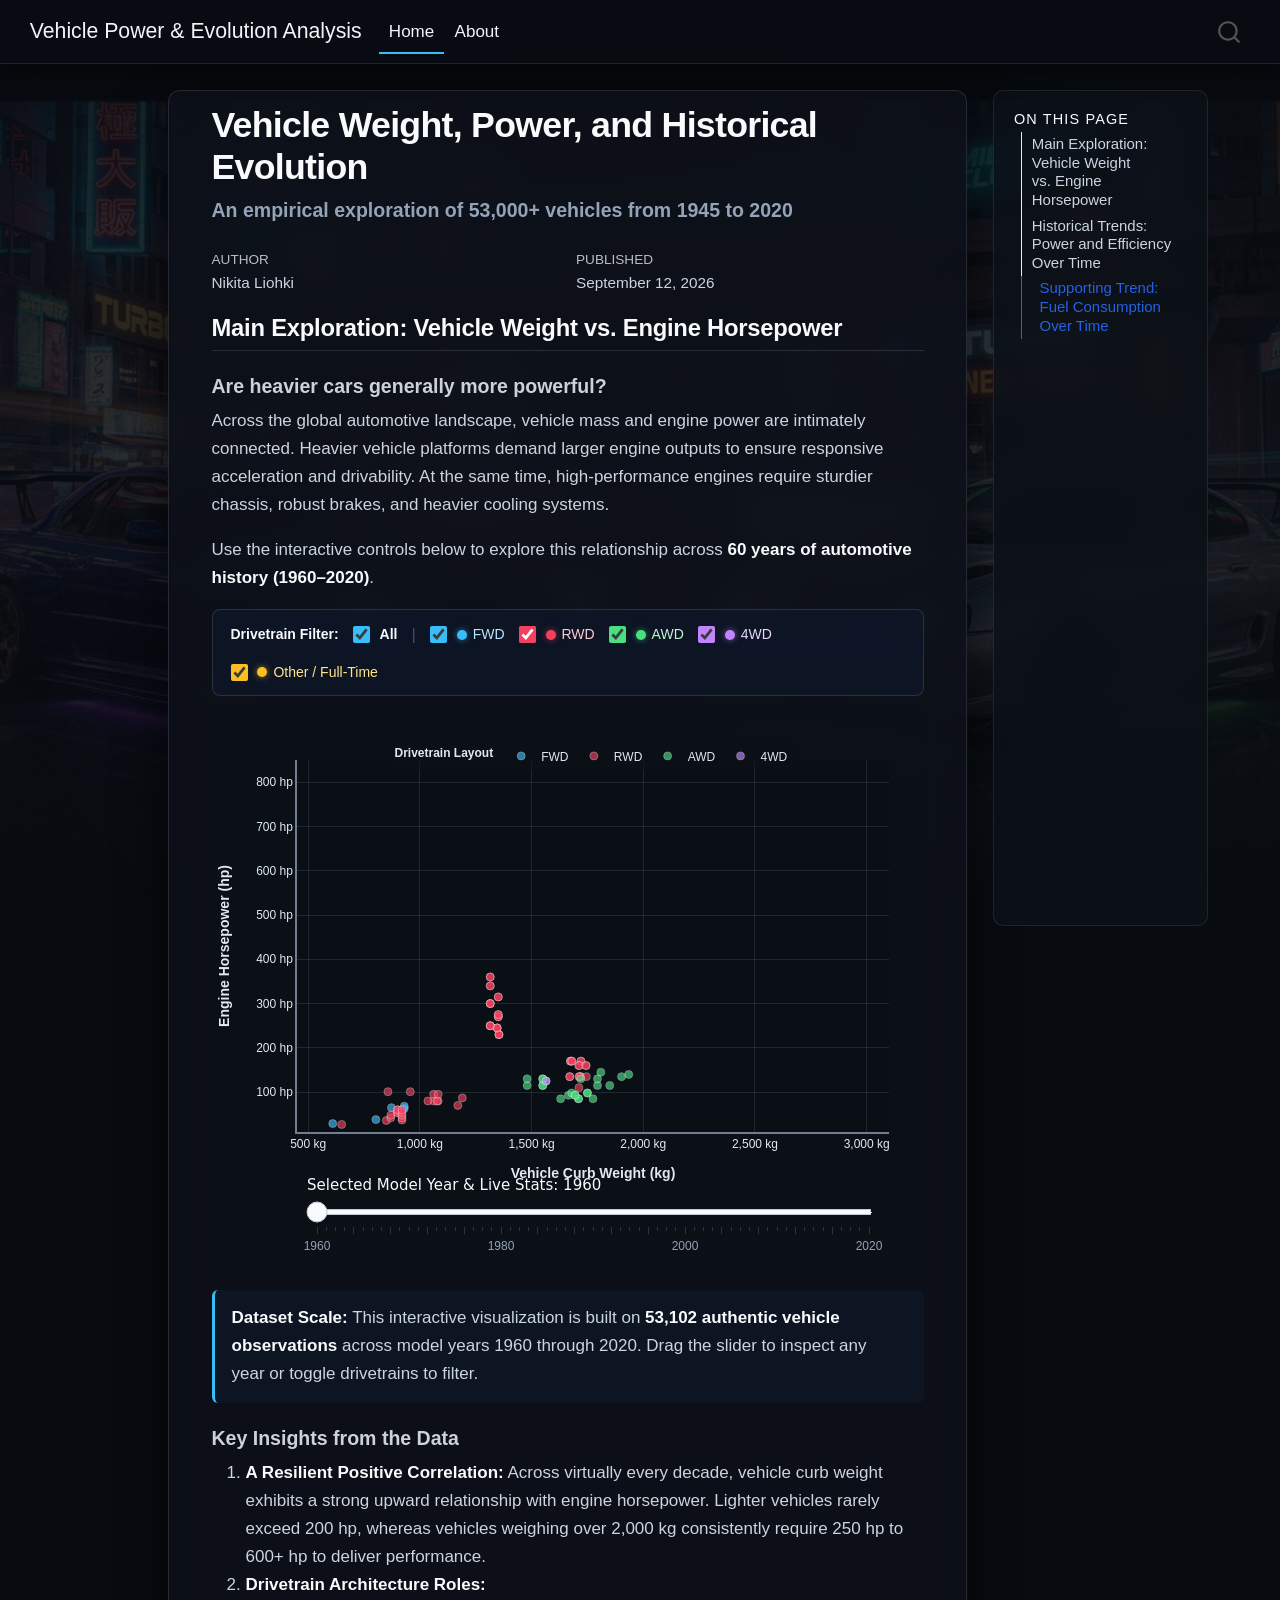
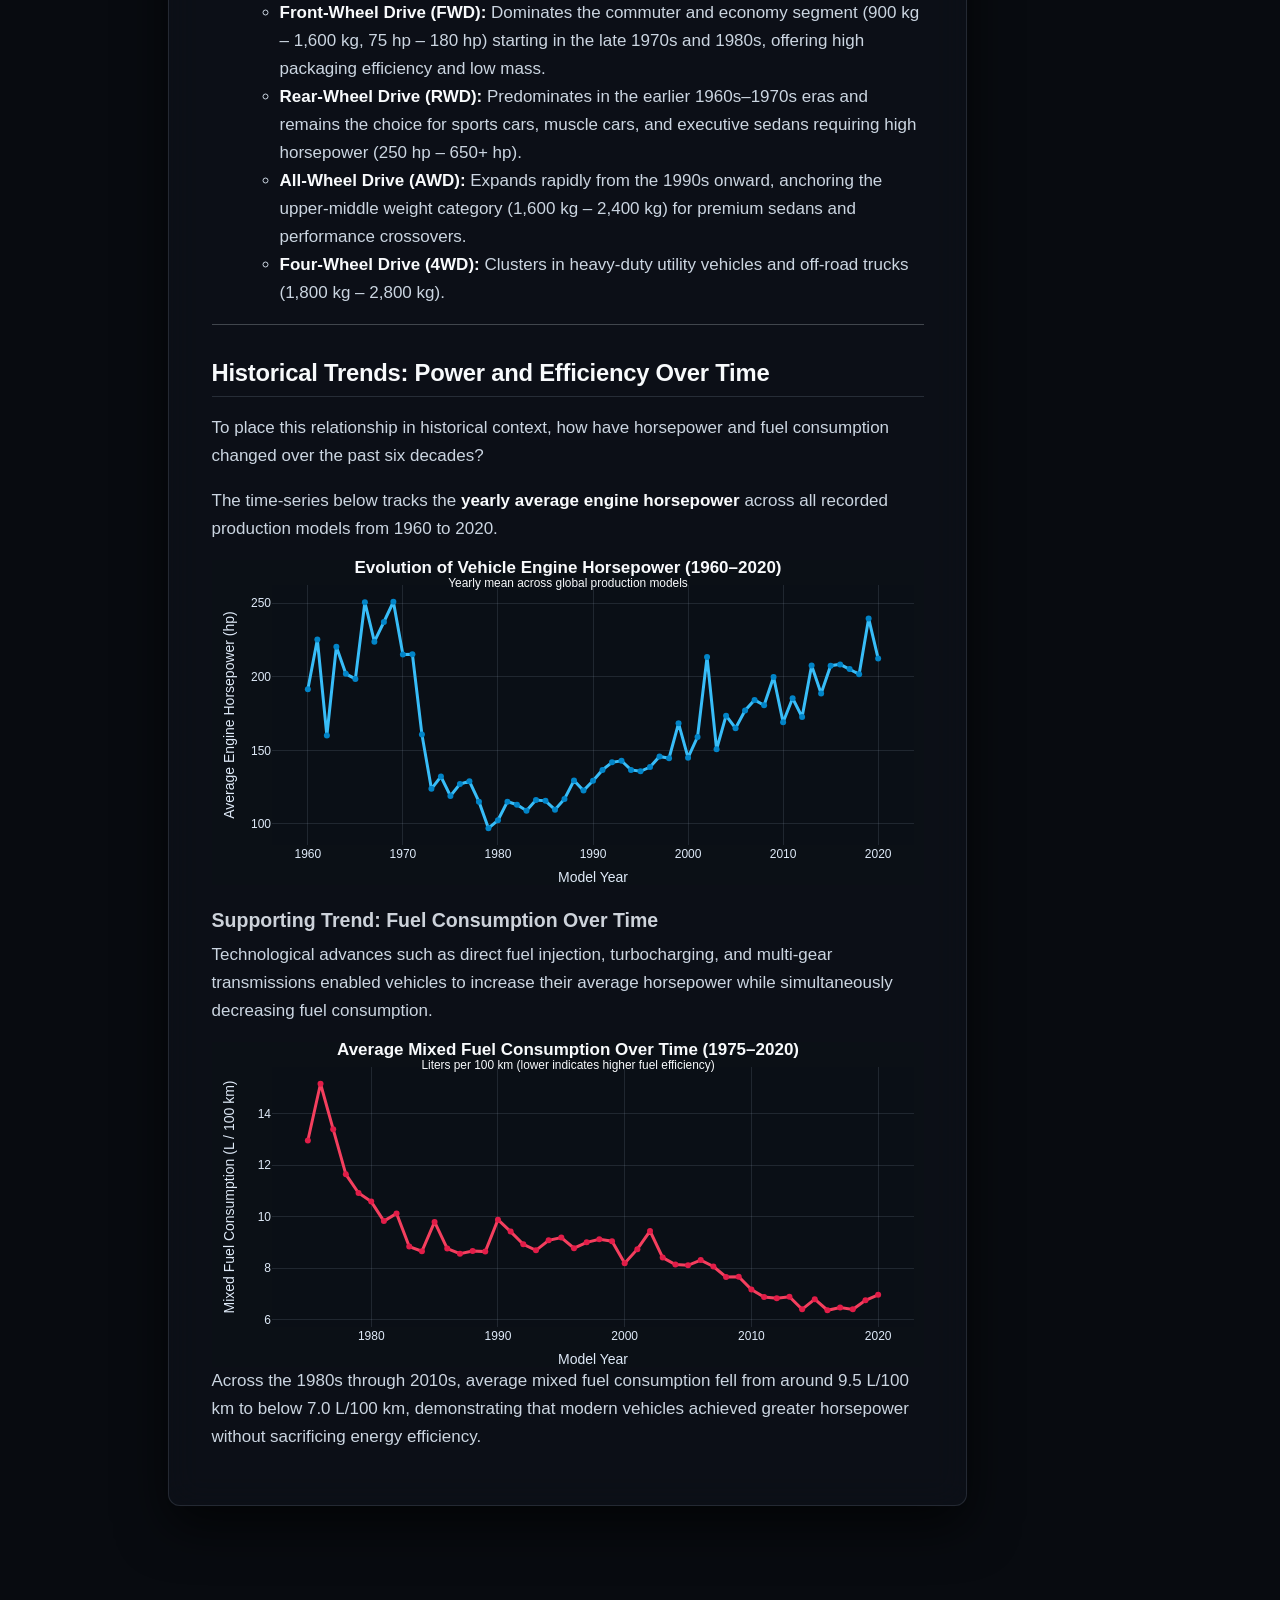
==== index.html @ 64497498 "Built site for gh-pages" ====
<!DOCTYPE html>
<html xmlns="http://www.w3.org/1999/xhtml" lang="en" xml:lang="en"><head>

<meta charset="utf-8">
<meta name="generator" content="quarto-1.10.18">

<meta name="viewport" content="width=device-width, initial-scale=1.0, user-scalable=yes">

<meta name="author" content="Nikita Liohki">
<meta name="dcterms.date" content="2026-09-12">

<title>Vehicle Weight, Power, and Historical Evolution – Vehicle Power &amp; Evolution Analysis</title>
<style>
/* Default styles provided by pandoc.
** See https://pandoc.org/MANUAL.html#variables-for-html for config info.
*/
span.smallcaps{font-variant: small-caps;}
div.columns{display: flex; gap: 1.5em;}
div.column{flex: auto;}
@media screen {
div.columns{gap: min(4vw, 1.5em);}
div.column{overflow-x: auto;}
}
div.hanging-indent{margin-left: 1.5em; text-indent: -1.5em;}
ul.task-list{list-style: none;}
ul.task-list li input[type="checkbox"] {
  width: 0.8em;
  margin: 0 0.8em 0.2em -1em; /* quarto-specific, see https://github.com/quarto-dev/quarto-cli/issues/4556 */ 
  vertical-align: middle;
}
</style>


<script src="site_libs/quarto-nav/quarto-nav.js"></script>
<script src="site_libs/quarto-nav/headroom.min.js"></script>
<script src="site_libs/clipboard/clipboard.min.js"></script>
<script src="site_libs/quarto-search/autocomplete.umd.js"></script>
<script src="site_libs/quarto-search/fuse.min.js"></script>
<script src="site_libs/quarto-search/quarto-search.js"></script>
<meta name="quarto:offset" content="./">
<script src="site_libs/quarto-html/quarto.js" type="module"></script>
<script src="site_libs/quarto-html/tabsets/tabsets.js" type="module"></script>
<script src="site_libs/quarto-html/popper.min.js"></script>
<script src="site_libs/quarto-html/tippy.umd.min.js"></script>
<script src="site_libs/quarto-html/anchor.min.js"></script>
<link href="site_libs/quarto-html/tippy.css" rel="stylesheet">
<link href="site_libs/quarto-html/quarto-syntax-highlighting-64a204ab8560d761af7679ceaba22944.css" rel="stylesheet" id="quarto-text-highlighting-styles">
<script src="site_libs/bootstrap/bootstrap.min.js"></script>
<link href="site_libs/bootstrap/bootstrap-icons.css" rel="stylesheet">
<link href="site_libs/bootstrap/bootstrap-5453c8eb392fbb9e83e403fa6f01b86a.min.css" rel="stylesheet" append-hash="true" id="quarto-bootstrap" data-mode="light">
<script id="quarto-search-options" type="application/json">{
  "location": "navbar",
  "copy-button": false,
  "collapse-after": 3,
  "panel-placement": "end",
  "type": "overlay",
  "limit": 50,
  "keyboard-shortcut": [
    "f",
    "/",
    "s"
  ],
  "show-item-context": false,
  "language": {
    "search-no-results-text": "No results",
    "search-matching-documents-text": "matching documents",
    "search-copy-link-title": "Copy link to search",
    "search-hide-matches-text": "Hide additional matches",
    "search-more-match-text": "more match in this document",
    "search-more-matches-text": "more matches in this document",
    "search-clear-button-title": "Clear",
    "search-text-placeholder": "",
    "search-detached-cancel-button-title": "Cancel",
    "search-submit-button-title": "Submit",
    "search-label": "Search"
  }
}</script>
<script src="site_libs/htmlwidgets-1.6.4/htmlwidgets.js"></script>
<script src="site_libs/plotly-binding-4.12.1/plotly.js"></script>
<script src="site_libs/typedarray-0.1/typedarray.min.js"></script>
<script src="site_libs/jquery-3.5.1/jquery.min.js"></script>
<link href="site_libs/crosstalk-1.2.2/css/crosstalk.min.css" rel="stylesheet">
<script src="site_libs/crosstalk-1.2.2/js/crosstalk.min.js"></script>
<link href="site_libs/plotly-htmlwidgets-css-2.25.2/plotly-htmlwidgets.css" rel="stylesheet">
<script src="site_libs/plotly-main-2.25.2/plotly-latest.min.js"></script>
<link href="site_libs/htmltools-fill-0.5.9/fill.css" rel="stylesheet">


<link rel="stylesheet" href="styles.css">
</head>

<body class="nav-fixed quarto-light">

<div id="quarto-search-results"></div>
  <header id="quarto-header" class="headroom fixed-top">
    <nav class="navbar navbar-expand-lg " data-bs-theme="dark">
      <div class="navbar-container container-fluid">
      <div class="navbar-brand-container mx-auto">
    <a class="navbar-brand" href="./index.html">
    <span class="navbar-title">Vehicle Power &amp; Evolution Analysis</span>
    </a>
  </div>
            <div id="quarto-search" class="" title="Search"></div>
          <button class="navbar-toggler" type="button" data-bs-toggle="collapse" data-bs-target="#navbarCollapse" aria-controls="navbarCollapse" role="menu" aria-expanded="false" aria-label="Toggle navigation" onclick="if (window.quartoToggleHeadroom) { window.quartoToggleHeadroom(); }">
  <span class="navbar-toggler-icon"></span>
</button>
          <div class="collapse navbar-collapse" id="navbarCollapse">
            <ul class="navbar-nav navbar-nav-scroll me-auto">
  <li class="nav-item">
    <a class="nav-link active" href="./index.html" aria-current="page"> 
<span class="menu-text">Home</span></a>
  </li>  
  <li class="nav-item">
    <a class="nav-link" href="./about.html"> 
<span class="menu-text">About</span></a>
  </li>  
</ul>
          </div> <!-- /navcollapse -->
            <div class="quarto-navbar-tools">
</div>
      </div> <!-- /container-fluid -->
    </nav>
</header>
<!-- content -->
<div id="quarto-content" class="quarto-container page-columns page-rows-contents page-layout-article page-navbar">
<!-- sidebar -->
<!-- margin-sidebar -->
    <div id="quarto-margin-sidebar" class="sidebar margin-sidebar">
        <nav id="TOC" role="doc-toc" class="toc-active">
    <h2 id="toc-title">On this page</h2>
   
  <ul>
  <li><a href="#main-exploration-vehicle-weight-vs.-engine-horsepower" id="toc-main-exploration-vehicle-weight-vs.-engine-horsepower" class="nav-link active" data-scroll-target="#main-exploration-vehicle-weight-vs.-engine-horsepower">Main Exploration: Vehicle Weight vs.&nbsp;Engine Horsepower</a>
  <ul class="collapse">
  <li><a href="#are-heavier-cars-generally-more-powerful" id="toc-are-heavier-cars-generally-more-powerful" class="nav-link" data-scroll-target="#are-heavier-cars-generally-more-powerful">Are heavier cars generally more powerful?</a></li>
  <li><a href="#key-insights-from-the-data" id="toc-key-insights-from-the-data" class="nav-link" data-scroll-target="#key-insights-from-the-data">Key Insights from the Data</a></li>
  </ul></li>
  <li><a href="#historical-trends-power-and-efficiency-over-time" id="toc-historical-trends-power-and-efficiency-over-time" class="nav-link" data-scroll-target="#historical-trends-power-and-efficiency-over-time">Historical Trends: Power and Efficiency Over Time</a>
  <ul class="collapse">
  <li><a href="#supporting-trend-fuel-consumption-over-time" id="toc-supporting-trend-fuel-consumption-over-time" class="nav-link" data-scroll-target="#supporting-trend-fuel-consumption-over-time">Supporting Trend: Fuel Consumption Over Time</a></li>
  </ul></li>
  </ul>
</nav>
    </div>
<!-- main -->
<main class="content" id="quarto-document-content">

<header id="title-block-header" class="quarto-title-block default">
<div class="quarto-title">
<h1 class="title">Vehicle Weight, Power, and Historical Evolution</h1>
<p class="subtitle lead">An empirical exploration of 53,000+ vehicles from 1945 to 2020</p>
</div>



<div class="quarto-title-meta">

    <div>
    <div class="quarto-title-meta-heading">Author</div>
    <div class="quarto-title-meta-contents">
             <p>Nikita Liohki </p>
          </div>
  </div>
    
    <div>
    <div class="quarto-title-meta-heading">Published</div>
    <div class="quarto-title-meta-contents">
      <p class="date">September 12, 2026</p>
    </div>
  </div>
  
    
  </div>
  


</header>


<section id="main-exploration-vehicle-weight-vs.-engine-horsepower" class="level2">
<h2 class="anchored" data-anchor-id="main-exploration-vehicle-weight-vs.-engine-horsepower">Main Exploration: Vehicle Weight vs.&nbsp;Engine Horsepower</h2>
<section id="are-heavier-cars-generally-more-powerful" class="level3">
<h3 class="anchored" data-anchor-id="are-heavier-cars-generally-more-powerful">Are heavier cars generally more powerful?</h3>
<p>Across the global automotive landscape, vehicle mass and engine power are intimately connected. Heavier vehicle platforms demand larger engine outputs to ensure responsive acceleration and drivability. At the same time, high-performance engines require sturdier chassis, robust brakes, and heavier cooling systems.</p>
<p>Use the interactive controls below to explore this relationship across <strong>60 years of automotive history (1960–2020)</strong>.</p>
<div id="drivetrain-controls" class="drivetrain-controls-bar">
  <span style="font-weight: 600; font-size: 14px; color: #f8fafc;">Drivetrain Filter:</span>
  <label style="cursor: pointer; display: inline-flex; align-items: center; gap: 6px; font-weight: 600; font-size: 14px; color: #f8fafc;">
    <input type="checkbox" id="dt-all" checked="" style="accent-color: #38bdf8; width: 17px; height: 17px; cursor: pointer;">
    All
  </label>
  <span style="color: rgba(148, 163, 184, 0.4); user-select: none;">|</span>
  <label style="cursor: pointer; display: inline-flex; align-items: center; gap: 6px; font-size: 14px; font-weight: 500; color: #bae6fd;">
    <input type="checkbox" class="dt-checkbox" value="FWD" checked="" style="accent-color: #38bdf8; width: 17px; height: 17px; cursor: pointer;">
    <span style="display:inline-block; width:10px; height:10px; background:#38bdf8; border-radius:50%; box-shadow: 0 0 6px rgba(56, 189, 248, 0.6);"></span>
    FWD
  </label>
  <label style="cursor: pointer; display: inline-flex; align-items: center; gap: 6px; font-size: 14px; font-weight: 500; color: #fecdd3;">
    <input type="checkbox" class="dt-checkbox" value="RWD" checked="" style="accent-color: #f43f5e; width: 17px; height: 17px; cursor: pointer;">
    <span style="display:inline-block; width:10px; height:10px; background:#f43f5e; border-radius:50%; box-shadow: 0 0 6px rgba(244, 63, 94, 0.6);"></span>
    RWD
  </label>
  <label style="cursor: pointer; display: inline-flex; align-items: center; gap: 6px; font-size: 14px; font-weight: 500; color: #bbf7d0;">
    <input type="checkbox" class="dt-checkbox" value="AWD" checked="" style="accent-color: #4ade80; width: 17px; height: 17px; cursor: pointer;">
    <span style="display:inline-block; width:10px; height:10px; background:#4ade80; border-radius:50%; box-shadow: 0 0 6px rgba(74, 222, 128, 0.6);"></span>
    AWD
  </label>
  <label style="cursor: pointer; display: inline-flex; align-items: center; gap: 6px; font-size: 14px; font-weight: 500; color: #e9d5ff;">
    <input type="checkbox" class="dt-checkbox" value="4WD" checked="" style="accent-color: #c084fc; width: 17px; height: 17px; cursor: pointer;">
    <span style="display:inline-block; width:10px; height:10px; background:#c084fc; border-radius:50%; box-shadow: 0 0 6px rgba(192, 132, 252, 0.6);"></span>
    4WD
  </label>
  <label style="cursor: pointer; display: inline-flex; align-items: center; gap: 6px; font-size: 14px; font-weight: 500; color: #fde68a;">
    <input type="checkbox" class="dt-checkbox" value="Other" checked="" style="accent-color: #fbbf24; width: 17px; height: 17px; cursor: pointer;">
    <span style="display:inline-block; width:10px; height:10px; background:#fbbf24; border-radius:50%; box-shadow: 0 0 6px rgba(251, 191, 36, 0.6);"></span>
    Other / Full-Time
  </label>
</div>
<div class="cell">
<div class="cell-output-display">
<div id="htmlwidget-e5ede505411a0ac6a7b7" style="width:100%;height:560px;" class="plotly html-widget"></div>
<script type="application/json" data-for="htmlwidget-e5ede505411a0ac6a7b7">{"x":{"visdat":{"aedd416f62ca":["function () ","plotlyVisDat"]},"cur_data":"aedd416f62ca","attrs":{"aedd416f62ca":{"x":{},"y":{},"mode":"markers","marker":{"size":8,"opacity":0.65000000000000002,"line":{"width":0.59999999999999998,"color":"rgba(255,255,255,0.85)"}},"text":{},"hoverinfo":"text","color":{},"frame":{},"colors":["#38bdf8","#f43f5e","#4ade80","#c084fc","#fbbf24"],"alpha_stroke":1,"sizes":[10,100],"spans":[1,20],"type":"scatter"}},"layout":{"height":560,"margin":{"b":115,"l":85,"t":50,"r":35},"xaxis":{"domain":[0,1],"automargin":true,"title":{"text":"<b>Vehicle Curb Weight (kg)<\/b>","standoff":18,"font":{"size":14,"color":"#e2e8f0"}},"range":[450,3100],"tickmode":"array","tickvals":[500,1000,1500,2000,2500,3000],"ticktext":["500 kg","1,000 kg","1,500 kg","2,000 kg","2,500 kg","3,000 kg"],"tickfont":{"size":12,"color":"#dfeaf8"},"showline":true,"linewidth":1.5,"linecolor":"rgba(148, 163, 184, 0.75)","showgrid":true,"gridcolor":"rgba(148, 163, 184, 0.16)"},"yaxis":{"domain":[0,1],"automargin":true,"title":{"text":"<b>Engine Horsepower (hp)<\/b>","standoff":18,"font":{"size":14,"color":"#e2e8f0"}},"range":[10,850],"tickmode":"array","tickvals":[0,100,200,300,400,500,600,700,800],"ticktext":["0 hp","100 hp","200 hp","300 hp","400 hp","500 hp","600 hp","700 hp","800 hp"],"tickfont":{"size":12,"color":"#dfeaf8"},"showline":true,"linewidth":1.5,"linecolor":"rgba(148, 163, 184, 0.75)","showgrid":true,"gridcolor":"rgba(148, 163, 184, 0.16)"},"hovermode":"closest","showlegend":true,"sliders":[{"currentvalue":{"prefix":"Selected Model Year & Live Stats: ","font":{"size":15,"color":"#f8fafc","family":"system-ui, -apple-system, sans-serif"},"offset":14},"steps":[{"method":"animate","args":[["1960  |     93 vehicles  |  Avg: 145 hp, 1,381 kg"],{"transition":{"duration":500,"easing":"linear"},"frame":{"duration":500,"redraw":false},"mode":"immediate"}],"label":"1960","value":"1960  |     93 vehicles  |  Avg: 145 hp, 1,381 kg"},{"method":"animate","args":[["1961  |     22 vehicles  |  Avg: 80 hp, 1,130 kg"],{"transition":{"duration":500,"easing":"linear"},"frame":{"duration":500,"redraw":false},"mode":"immediate"}],"label":"","value":"1961  |     22 vehicles  |  Avg: 80 hp, 1,130 kg"},{"method":"animate","args":[["1962  |    116 vehicles  |  Avg: 102 hp, 1,200 kg"],{"transition":{"duration":500,"easing":"linear"},"frame":{"duration":500,"redraw":false},"mode":"immediate"}],"label":"","value":"1962  |    116 vehicles  |  Avg: 102 hp, 1,200 kg"},{"method":"animate","args":[["1963  |     89 vehicles  |  Avg: 158 hp, 1,312 kg"],{"transition":{"duration":500,"easing":"linear"},"frame":{"duration":500,"redraw":false},"mode":"immediate"}],"label":"","value":"1963  |     89 vehicles  |  Avg: 158 hp, 1,312 kg"},{"method":"animate","args":[["1964  |    177 vehicles  |  Avg: 199 hp, 1,423 kg"],{"transition":{"duration":500,"easing":"linear"},"frame":{"duration":500,"redraw":false},"mode":"immediate"}],"label":"","value":"1964  |    177 vehicles  |  Avg: 199 hp, 1,423 kg"},{"method":"animate","args":[["1965  |    425 vehicles  |  Avg: 200 hp, 1,475 kg"],{"transition":{"duration":500,"easing":"linear"},"frame":{"duration":500,"redraw":false},"mode":"immediate"}],"label":"","value":"1965  |    425 vehicles  |  Avg: 200 hp, 1,475 kg"},{"method":"animate","args":[["1966  |    288 vehicles  |  Avg: 244 hp, 1,587 kg"],{"transition":{"duration":500,"easing":"linear"},"frame":{"duration":500,"redraw":false},"mode":"immediate"}],"label":"","value":"1966  |    288 vehicles  |  Avg: 244 hp, 1,587 kg"},{"method":"animate","args":[["1967  |    504 vehicles  |  Avg: 226 hp, 1,528 kg"],{"transition":{"duration":500,"easing":"linear"},"frame":{"duration":500,"redraw":false},"mode":"immediate"}],"label":"","value":"1967  |    504 vehicles  |  Avg: 226 hp, 1,528 kg"},{"method":"animate","args":[["1968  |    542 vehicles  |  Avg: 243 hp, 1,567 kg"],{"transition":{"duration":500,"easing":"linear"},"frame":{"duration":500,"redraw":false},"mode":"immediate"}],"label":"","value":"1968  |    542 vehicles  |  Avg: 243 hp, 1,567 kg"},{"method":"animate","args":[["1969  |    338 vehicles  |  Avg: 255 hp, 1,634 kg"],{"transition":{"duration":500,"easing":"linear"},"frame":{"duration":500,"redraw":false},"mode":"immediate"}],"label":"","value":"1969  |    338 vehicles  |  Avg: 255 hp, 1,634 kg"},{"method":"animate","args":[["1970  |    367 vehicles  |  Avg: 211 hp, 1,437 kg"],{"transition":{"duration":500,"easing":"linear"},"frame":{"duration":500,"redraw":false},"mode":"immediate"}],"label":"1970","value":"1970  |    367 vehicles  |  Avg: 211 hp, 1,437 kg"},{"method":"animate","args":[["1971  |    249 vehicles  |  Avg: 210 hp, 1,558 kg"],{"transition":{"duration":500,"easing":"linear"},"frame":{"duration":500,"redraw":false},"mode":"immediate"}],"label":"","value":"1971  |    249 vehicles  |  Avg: 210 hp, 1,558 kg"},{"method":"animate","args":[["1972  |    262 vehicles  |  Avg: 160 hp, 1,574 kg"],{"transition":{"duration":500,"easing":"linear"},"frame":{"duration":500,"redraw":false},"mode":"immediate"}],"label":"","value":"1972  |    262 vehicles  |  Avg: 160 hp, 1,574 kg"},{"method":"animate","args":[["1973  |    435 vehicles  |  Avg: 123 hp, 1,470 kg"],{"transition":{"duration":500,"easing":"linear"},"frame":{"duration":500,"redraw":false},"mode":"immediate"}],"label":"","value":"1973  |    435 vehicles  |  Avg: 123 hp, 1,470 kg"},{"method":"animate","args":[["1974  |    229 vehicles  |  Avg: 122 hp, 1,357 kg"],{"transition":{"duration":500,"easing":"linear"},"frame":{"duration":500,"redraw":false},"mode":"immediate"}],"label":"","value":"1974  |    229 vehicles  |  Avg: 122 hp, 1,357 kg"},{"method":"animate","args":[["1975  |    351 vehicles  |  Avg: 120 hp, 1,414 kg"],{"transition":{"duration":500,"easing":"linear"},"frame":{"duration":500,"redraw":false},"mode":"immediate"}],"label":"","value":"1975  |    351 vehicles  |  Avg: 120 hp, 1,414 kg"},{"method":"animate","args":[["1976  |    209 vehicles  |  Avg: 127 hp, 1,382 kg"],{"transition":{"duration":500,"easing":"linear"},"frame":{"duration":500,"redraw":false},"mode":"immediate"}],"label":"","value":"1976  |    209 vehicles  |  Avg: 127 hp, 1,382 kg"},{"method":"animate","args":[["1977  |    177 vehicles  |  Avg: 122 hp, 1,313 kg"],{"transition":{"duration":500,"easing":"linear"},"frame":{"duration":500,"redraw":false},"mode":"immediate"}],"label":"","value":"1977  |    177 vehicles  |  Avg: 122 hp, 1,313 kg"},{"method":"animate","args":[["1978  |    291 vehicles  |  Avg: 114 hp, 1,285 kg"],{"transition":{"duration":500,"easing":"linear"},"frame":{"duration":500,"redraw":false},"mode":"immediate"}],"label":"","value":"1978  |    291 vehicles  |  Avg: 114 hp, 1,285 kg"},{"method":"animate","args":[["1979  |    280 vehicles  |  Avg: 96 hp, 1,210 kg"],{"transition":{"duration":500,"easing":"linear"},"frame":{"duration":500,"redraw":false},"mode":"immediate"}],"label":"","value":"1979  |    280 vehicles  |  Avg: 96 hp, 1,210 kg"},{"method":"animate","args":[["1980  |    287 vehicles  |  Avg: 102 hp, 1,256 kg"],{"transition":{"duration":500,"easing":"linear"},"frame":{"duration":500,"redraw":false},"mode":"immediate"}],"label":"1980","value":"1980  |    287 vehicles  |  Avg: 102 hp, 1,256 kg"},{"method":"animate","args":[["1981  |    363 vehicles  |  Avg: 111 hp, 1,250 kg"],{"transition":{"duration":500,"easing":"linear"},"frame":{"duration":500,"redraw":false},"mode":"immediate"}],"label":"","value":"1981  |    363 vehicles  |  Avg: 111 hp, 1,250 kg"},{"method":"animate","args":[["1982  |    598 vehicles  |  Avg: 115 hp, 1,223 kg"],{"transition":{"duration":500,"easing":"linear"},"frame":{"duration":500,"redraw":false},"mode":"immediate"}],"label":"","value":"1982  |    598 vehicles  |  Avg: 115 hp, 1,223 kg"},{"method":"animate","args":[["1983  |    441 vehicles  |  Avg: 110 hp, 1,218 kg"],{"transition":{"duration":500,"easing":"linear"},"frame":{"duration":500,"redraw":false},"mode":"immediate"}],"label":"","value":"1983  |    441 vehicles  |  Avg: 110 hp, 1,218 kg"},{"method":"animate","args":[["1984  |    691 vehicles  |  Avg: 117 hp, 1,225 kg"],{"transition":{"duration":500,"easing":"linear"},"frame":{"duration":500,"redraw":false},"mode":"immediate"}],"label":"","value":"1984  |    691 vehicles  |  Avg: 117 hp, 1,225 kg"},{"method":"animate","args":[["1985  |    367 vehicles  |  Avg: 114 hp, 1,329 kg"],{"transition":{"duration":500,"easing":"linear"},"frame":{"duration":500,"redraw":false},"mode":"immediate"}],"label":"","value":"1985  |    367 vehicles  |  Avg: 114 hp, 1,329 kg"},{"method":"animate","args":[["1986  |    501 vehicles  |  Avg: 112 hp, 1,199 kg"],{"transition":{"duration":500,"easing":"linear"},"frame":{"duration":500,"redraw":false},"mode":"immediate"}],"label":"","value":"1986  |    501 vehicles  |  Avg: 112 hp, 1,199 kg"},{"method":"animate","args":[["1987  |    950 vehicles  |  Avg: 118 hp, 1,228 kg"],{"transition":{"duration":500,"easing":"linear"},"frame":{"duration":500,"redraw":false},"mode":"immediate"}],"label":"","value":"1987  |    950 vehicles  |  Avg: 118 hp, 1,228 kg"},{"method":"animate","args":[["1988  |    701 vehicles  |  Avg: 131 hp, 1,248 kg"],{"transition":{"duration":500,"easing":"linear"},"frame":{"duration":500,"redraw":false},"mode":"immediate"}],"label":"","value":"1988  |    701 vehicles  |  Avg: 131 hp, 1,248 kg"},{"method":"animate","args":[["1989  |    717 vehicles  |  Avg: 121 hp, 1,196 kg"],{"transition":{"duration":500,"easing":"linear"},"frame":{"duration":500,"redraw":false},"mode":"immediate"}],"label":"","value":"1989  |    717 vehicles  |  Avg: 121 hp, 1,196 kg"},{"method":"animate","args":[["1990  |  1,081 vehicles  |  Avg: 130 hp, 1,368 kg"],{"transition":{"duration":500,"easing":"linear"},"frame":{"duration":500,"redraw":false},"mode":"immediate"}],"label":"1990","value":"1990  |  1,081 vehicles  |  Avg: 130 hp, 1,368 kg"},{"method":"animate","args":[["1991  |  1,087 vehicles  |  Avg: 138 hp, 1,347 kg"],{"transition":{"duration":500,"easing":"linear"},"frame":{"duration":500,"redraw":false},"mode":"immediate"}],"label":"","value":"1991  |  1,087 vehicles  |  Avg: 138 hp, 1,347 kg"},{"method":"animate","args":[["1992  |    797 vehicles  |  Avg: 142 hp, 1,338 kg"],{"transition":{"duration":500,"easing":"linear"},"frame":{"duration":500,"redraw":false},"mode":"immediate"}],"label":"","value":"1992  |    797 vehicles  |  Avg: 142 hp, 1,338 kg"},{"method":"animate","args":[["1993  |    757 vehicles  |  Avg: 144 hp, 1,305 kg"],{"transition":{"duration":500,"easing":"linear"},"frame":{"duration":500,"redraw":false},"mode":"immediate"}],"label":"","value":"1993  |    757 vehicles  |  Avg: 144 hp, 1,305 kg"},{"method":"animate","args":[["1994  |  1,159 vehicles  |  Avg: 137 hp, 1,301 kg"],{"transition":{"duration":500,"easing":"linear"},"frame":{"duration":500,"redraw":false},"mode":"immediate"}],"label":"","value":"1994  |  1,159 vehicles  |  Avg: 137 hp, 1,301 kg"},{"method":"animate","args":[["1995  |  1,190 vehicles  |  Avg: 136 hp, 1,339 kg"],{"transition":{"duration":500,"easing":"linear"},"frame":{"duration":500,"redraw":false},"mode":"immediate"}],"label":"","value":"1995  |  1,190 vehicles  |  Avg: 136 hp, 1,339 kg"},{"method":"animate","args":[["1996  |  1,313 vehicles  |  Avg: 141 hp, 1,372 kg"],{"transition":{"duration":500,"easing":"linear"},"frame":{"duration":500,"redraw":false},"mode":"immediate"}],"label":"","value":"1996  |  1,313 vehicles  |  Avg: 141 hp, 1,372 kg"},{"method":"animate","args":[["1997  |  1,572 vehicles  |  Avg: 147 hp, 1,407 kg"],{"transition":{"duration":500,"easing":"linear"},"frame":{"duration":500,"redraw":false},"mode":"immediate"}],"label":"","value":"1997  |  1,572 vehicles  |  Avg: 147 hp, 1,407 kg"},{"method":"animate","args":[["1998  |  1,608 vehicles  |  Avg: 146 hp, 1,366 kg"],{"transition":{"duration":500,"easing":"linear"},"frame":{"duration":500,"redraw":false},"mode":"immediate"}],"label":"","value":"1998  |  1,608 vehicles  |  Avg: 146 hp, 1,366 kg"},{"method":"animate","args":[["1999  |  1,686 vehicles  |  Avg: 170 hp, 1,589 kg"],{"transition":{"duration":500,"easing":"linear"},"frame":{"duration":500,"redraw":false},"mode":"immediate"}],"label":"","value":"1999  |  1,686 vehicles  |  Avg: 170 hp, 1,589 kg"},{"method":"animate","args":[["2000  |  1,638 vehicles  |  Avg: 145 hp, 1,351 kg"],{"transition":{"duration":500,"easing":"linear"},"frame":{"duration":500,"redraw":false},"mode":"immediate"}],"label":"2000","value":"2000  |  1,638 vehicles  |  Avg: 145 hp, 1,351 kg"},{"method":"animate","args":[["2001  |  1,292 vehicles  |  Avg: 156 hp, 1,435 kg"],{"transition":{"duration":500,"easing":"linear"},"frame":{"duration":500,"redraw":false},"mode":"immediate"}],"label":"","value":"2001  |  1,292 vehicles  |  Avg: 156 hp, 1,435 kg"},{"method":"animate","args":[["2002  |  2,541 vehicles  |  Avg: 216 hp, 1,922 kg"],{"transition":{"duration":500,"easing":"linear"},"frame":{"duration":500,"redraw":false},"mode":"immediate"}],"label":"","value":"2002  |  2,541 vehicles  |  Avg: 216 hp, 1,922 kg"},{"method":"animate","args":[["2003  |  1,701 vehicles  |  Avg: 150 hp, 1,463 kg"],{"transition":{"duration":500,"easing":"linear"},"frame":{"duration":500,"redraw":false},"mode":"immediate"}],"label":"","value":"2003  |  1,701 vehicles  |  Avg: 150 hp, 1,463 kg"},{"method":"animate","args":[["2004  |  1,865 vehicles  |  Avg: 174 hp, 1,483 kg"],{"transition":{"duration":500,"easing":"linear"},"frame":{"duration":500,"redraw":false},"mode":"immediate"}],"label":"","value":"2004  |  1,865 vehicles  |  Avg: 174 hp, 1,483 kg"},{"method":"animate","args":[["2005  |  1,824 vehicles  |  Avg: 163 hp, 1,447 kg"],{"transition":{"duration":500,"easing":"linear"},"frame":{"duration":500,"redraw":false},"mode":"immediate"}],"label":"","value":"2005  |  1,824 vehicles  |  Avg: 163 hp, 1,447 kg"},{"method":"animate","args":[["2006  |  1,594 vehicles  |  Avg: 176 hp, 1,544 kg"],{"transition":{"duration":500,"easing":"linear"},"frame":{"duration":500,"redraw":false},"mode":"immediate"}],"label":"","value":"2006  |  1,594 vehicles  |  Avg: 176 hp, 1,544 kg"},{"method":"animate","args":[["2007  |  1,742 vehicles  |  Avg: 184 hp, 1,537 kg"],{"transition":{"duration":500,"easing":"linear"},"frame":{"duration":500,"redraw":false},"mode":"immediate"}],"label":"","value":"2007  |  1,742 vehicles  |  Avg: 184 hp, 1,537 kg"},{"method":"animate","args":[["2008  |  2,187 vehicles  |  Avg: 179 hp, 1,492 kg"],{"transition":{"duration":500,"easing":"linear"},"frame":{"duration":500,"redraw":false},"mode":"immediate"}],"label":"","value":"2008  |  2,187 vehicles  |  Avg: 179 hp, 1,492 kg"},{"method":"animate","args":[["2009  |  1,568 vehicles  |  Avg: 201 hp, 1,619 kg"],{"transition":{"duration":500,"easing":"linear"},"frame":{"duration":500,"redraw":false},"mode":"immediate"}],"label":"","value":"2009  |  1,568 vehicles  |  Avg: 201 hp, 1,619 kg"},{"method":"animate","args":[["2010  |  1,599 vehicles  |  Avg: 170 hp, 1,521 kg"],{"transition":{"duration":500,"easing":"linear"},"frame":{"duration":500,"redraw":false},"mode":"immediate"}],"label":"2010","value":"2010  |  1,599 vehicles  |  Avg: 170 hp, 1,521 kg"},{"method":"animate","args":[["2011  |  1,566 vehicles  |  Avg: 187 hp, 1,528 kg"],{"transition":{"duration":500,"easing":"linear"},"frame":{"duration":500,"redraw":false},"mode":"immediate"}],"label":"","value":"2011  |  1,566 vehicles  |  Avg: 187 hp, 1,528 kg"},{"method":"animate","args":[["2012  |  1,526 vehicles  |  Avg: 173 hp, 1,454 kg"],{"transition":{"duration":500,"easing":"linear"},"frame":{"duration":500,"redraw":false},"mode":"immediate"}],"label":"","value":"2012  |  1,526 vehicles  |  Avg: 173 hp, 1,454 kg"},{"method":"animate","args":[["2013  |  1,662 vehicles  |  Avg: 209 hp, 1,595 kg"],{"transition":{"duration":500,"easing":"linear"},"frame":{"duration":500,"redraw":false},"mode":"immediate"}],"label":"","value":"2013  |  1,662 vehicles  |  Avg: 209 hp, 1,595 kg"},{"method":"animate","args":[["2014  |  1,001 vehicles  |  Avg: 190 hp, 1,529 kg"],{"transition":{"duration":500,"easing":"linear"},"frame":{"duration":500,"redraw":false},"mode":"immediate"}],"label":"","value":"2014  |  1,001 vehicles  |  Avg: 190 hp, 1,529 kg"},{"method":"animate","args":[["2015  |  1,319 vehicles  |  Avg: 210 hp, 1,594 kg"],{"transition":{"duration":500,"easing":"linear"},"frame":{"duration":500,"redraw":false},"mode":"immediate"}],"label":"","value":"2015  |  1,319 vehicles  |  Avg: 210 hp, 1,594 kg"},{"method":"animate","args":[["2016  |    997 vehicles  |  Avg: 208 hp, 1,575 kg"],{"transition":{"duration":500,"easing":"linear"},"frame":{"duration":500,"redraw":false},"mode":"immediate"}],"label":"","value":"2016  |    997 vehicles  |  Avg: 208 hp, 1,575 kg"},{"method":"animate","args":[["2017  |  1,099 vehicles  |  Avg: 206 hp, 1,551 kg"],{"transition":{"duration":500,"easing":"linear"},"frame":{"duration":500,"redraw":false},"mode":"immediate"}],"label":"","value":"2017  |  1,099 vehicles  |  Avg: 206 hp, 1,551 kg"},{"method":"animate","args":[["2018  |    606 vehicles  |  Avg: 202 hp, 1,576 kg"],{"transition":{"duration":500,"easing":"linear"},"frame":{"duration":500,"redraw":false},"mode":"immediate"}],"label":"","value":"2018  |    606 vehicles  |  Avg: 202 hp, 1,576 kg"},{"method":"animate","args":[["2019  |    301 vehicles  |  Avg: 238 hp, 1,647 kg"],{"transition":{"duration":500,"easing":"linear"},"frame":{"duration":500,"redraw":false},"mode":"immediate"}],"label":"","value":"2019  |    301 vehicles  |  Avg: 238 hp, 1,647 kg"},{"method":"animate","args":[["2020  |    164 vehicles  |  Avg: 209 hp, 1,634 kg"],{"transition":{"duration":500,"easing":"linear"},"frame":{"duration":500,"redraw":false},"mode":"immediate"}],"label":"2020","value":"2020  |    164 vehicles  |  Avg: 209 hp, 1,634 kg"}],"visible":true,"pad":{"t":38,"b":10,"l":10,"r":10},"font":{"color":"#94a3b8"},"len":1,"x":0}],"updatemenus":[{"type":"buttons","direction":"right","showactive":false,"y":0,"x":0,"yanchor":"top","xanchor":"right","pad":{"t":60,"r":5},"buttons":[{"label":"Play","method":"animate","args":[null,{"fromcurrent":true,"mode":"immediate","transition":{"duration":500,"easing":"linear"},"frame":{"duration":500,"redraw":false}}]}],"visible":false}],"paper_bgcolor":"rgba(13, 17, 24, 0.6)","plot_bgcolor":"rgba(10, 15, 22, 0.7)","legend":{"title":{"text":"<b>Drivetrain Layout<\/b>","font":{"size":12,"color":"#e2e8f0"}},"orientation":"h","x":0.5,"xanchor":"center","y":1.05,"font":{"size":12,"color":"#e2e8f0"}},"font":{"color":"#e2e8f0"},"template":"plotly_dark"},"source":"A","config":{"modeBarButtonsToAdd":["hoverclosest","hovercompare"],"showSendToCloud":false,"responsive":true,"displaylogo":false},"data":[{"x":[610,803,930,873,930],"y":[29,38,63,65,68],"mode":"markers","marker":{"color":"rgba(56,189,248,1)","size":8,"opacity":0.65000000000000002,"line":{"color":"rgba(255,255,255,0.85)","width":0.59999999999999998}},"text":["<b>Citroen 2 CV (1960)<\/b><br>Drivetrain: FWD<br>Curb Weight:   610 kg<br>Engine Power: 29 hp","<b>Saab 96 (1960)<\/b><br>Drivetrain: FWD<br>Curb Weight:   803 kg<br>Engine Power: 38 hp","<b>Saab 96 (1960)<\/b><br>Drivetrain: FWD<br>Curb Weight:   930 kg<br>Engine Power: 63 hp","<b>Saab 96 (1960)<\/b><br>Drivetrain: FWD<br>Curb Weight:   873 kg<br>Engine Power: 65 hp","<b>Saab 96 (1960)<\/b><br>Drivetrain: FWD<br>Curb Weight:   930 kg<br>Engine Power: 68 hp"],"hoverinfo":["text","text","text","text","text"],"frame":"1960  |     93 vehicles  |  Avg: 145 hp, 1,381 kg","type":"scatter","name":"FWD","textfont":{"color":"rgba(56,189,248,1)"},"error_y":{"color":"rgba(56,189,248,1)"},"error_x":{"color":"rgba(56,189,248,1)"},"line":{"color":"rgba(56,189,248,1)"},"xaxis":"x","yaxis":"y","visible":true},{"x":[957,857,1062,1036,1062,1082,1077,1082,1354,1346,1351,1351,1351,1354,1346,1351,1351,1351,1354,1346,1315,1315,1315,1315,1315,1315,1315,1315,1315,1315,1719,1719,1671,1671,1721,1721,1674,1674,1680,1680,1712,1715,1745,1712,1711,1714,1744,1744,850,870,870,900,900,900,900,920,920,920,920,920,1170,1190,650],"y":[101,101,80,80,95,80,80,95,230,245,270,275,315,230,245,270,275,315,230,245,250,300,340,360,250,300,340,360,250,300,135,135,135,135,170,170,170,170,170,170,135,135,135,110,160,160,160,160,36,42,48,54,60,54,60,37,42,48,54,60,70,87,27],"mode":"markers","marker":{"color":"rgba(244,63,94,1)","size":8,"opacity":0.65000000000000002,"line":{"color":"rgba(255,255,255,0.85)","width":0.59999999999999998}},"text":["<b>Alfa Romeo Giulietta (1960)<\/b><br>Drivetrain: RWD<br>Curb Weight:   957 kg<br>Engine Power: 101 hp","<b>Alfa Romeo Giulietta (1960)<\/b><br>Drivetrain: RWD<br>Curb Weight:   857 kg<br>Engine Power: 101 hp","<b>Chevrolet Corvair (1960)<\/b><br>Drivetrain: RWD<br>Curb Weight: 1,062 kg<br>Engine Power: 80 hp","<b>Chevrolet Corvair (1960)<\/b><br>Drivetrain: RWD<br>Curb Weight: 1,036 kg<br>Engine Power: 80 hp","<b>Chevrolet Corvair (1960)<\/b><br>Drivetrain: RWD<br>Curb Weight: 1,062 kg<br>Engine Power: 95 hp","<b>Chevrolet Corvair (1960)<\/b><br>Drivetrain: RWD<br>Curb Weight: 1,082 kg<br>Engine Power: 80 hp","<b>Chevrolet Corvair (1960)<\/b><br>Drivetrain: RWD<br>Curb Weight: 1,077 kg<br>Engine Power: 80 hp","<b>Chevrolet Corvair (1960)<\/b><br>Drivetrain: RWD<br>Curb Weight: 1,082 kg<br>Engine Power: 95 hp","<b>Chevrolet Corvette (1960)<\/b><br>Drivetrain: RWD<br>Curb Weight: 1,354 kg<br>Engine Power: 230 hp","<b>Chevrolet Corvette (1960)<\/b><br>Drivetrain: RWD<br>Curb Weight: 1,346 kg<br>Engine Power: 245 hp","<b>Chevrolet Corvette (1960)<\/b><br>Drivetrain: RWD<br>Curb Weight: 1,351 kg<br>Engine Power: 270 hp","<b>Chevrolet Corvette (1960)<\/b><br>Drivetrain: RWD<br>Curb Weight: 1,351 kg<br>Engine Power: 275 hp","<b>Chevrolet Corvette (1960)<\/b><br>Drivetrain: RWD<br>Curb Weight: 1,351 kg<br>Engine Power: 315 hp","<b>Chevrolet Corvette (1960)<\/b><br>Drivetrain: RWD<br>Curb Weight: 1,354 kg<br>Engine Power: 230 hp","<b>Chevrolet Corvette (1960)<\/b><br>Drivetrain: RWD<br>Curb Weight: 1,346 kg<br>Engine Power: 245 hp","<b>Chevrolet Corvette (1960)<\/b><br>Drivetrain: RWD<br>Curb Weight: 1,351 kg<br>Engine Power: 270 hp","<b>Chevrolet Corvette (1960)<\/b><br>Drivetrain: RWD<br>Curb Weight: 1,351 kg<br>Engine Power: 275 hp","<b>Chevrolet Corvette (1960)<\/b><br>Drivetrain: RWD<br>Curb Weight: 1,351 kg<br>Engine Power: 315 hp","<b>Chevrolet Corvette (1960)<\/b><br>Drivetrain: RWD<br>Curb Weight: 1,354 kg<br>Engine Power: 230 hp","<b>Chevrolet Corvette (1960)<\/b><br>Drivetrain: RWD<br>Curb Weight: 1,346 kg<br>Engine Power: 245 hp","<b>Chevrolet Corvette (1960)<\/b><br>Drivetrain: RWD<br>Curb Weight: 1,315 kg<br>Engine Power: 250 hp","<b>Chevrolet Corvette (1960)<\/b><br>Drivetrain: RWD<br>Curb Weight: 1,315 kg<br>Engine Power: 300 hp","<b>Chevrolet Corvette (1960)<\/b><br>Drivetrain: RWD<br>Curb Weight: 1,315 kg<br>Engine Power: 340 hp","<b>Chevrolet Corvette (1960)<\/b><br>Drivetrain: RWD<br>Curb Weight: 1,315 kg<br>Engine Power: 360 hp","<b>Chevrolet Corvette (1960)<\/b><br>Drivetrain: RWD<br>Curb Weight: 1,315 kg<br>Engine Power: 250 hp","<b>Chevrolet Corvette (1960)<\/b><br>Drivetrain: RWD<br>Curb Weight: 1,315 kg<br>Engine Power: 300 hp","<b>Chevrolet Corvette (1960)<\/b><br>Drivetrain: RWD<br>Curb Weight: 1,315 kg<br>Engine Power: 340 hp","<b>Chevrolet Corvette (1960)<\/b><br>Drivetrain: RWD<br>Curb Weight: 1,315 kg<br>Engine Power: 360 hp","<b>Chevrolet Corvette (1960)<\/b><br>Drivetrain: RWD<br>Curb Weight: 1,315 kg<br>Engine Power: 250 hp","<b>Chevrolet Corvette (1960)<\/b><br>Drivetrain: RWD<br>Curb Weight: 1,315 kg<br>Engine Power: 300 hp","<b>Chevrolet El Camino (1960)<\/b><br>Drivetrain: RWD<br>Curb Weight: 1,719 kg<br>Engine Power: 135 hp","<b>Chevrolet El Camino (1960)<\/b><br>Drivetrain: RWD<br>Curb Weight: 1,719 kg<br>Engine Power: 135 hp","<b>Chevrolet El Camino (1960)<\/b><br>Drivetrain: RWD<br>Curb Weight: 1,671 kg<br>Engine Power: 135 hp","<b>Chevrolet El Camino (1960)<\/b><br>Drivetrain: RWD<br>Curb Weight: 1,671 kg<br>Engine Power: 135 hp","<b>Chevrolet El Camino (1960)<\/b><br>Drivetrain: RWD<br>Curb Weight: 1,721 kg<br>Engine Power: 170 hp","<b>Chevrolet El Camino (1960)<\/b><br>Drivetrain: RWD<br>Curb Weight: 1,721 kg<br>Engine Power: 170 hp","<b>Chevrolet El Camino (1960)<\/b><br>Drivetrain: RWD<br>Curb Weight: 1,674 kg<br>Engine Power: 170 hp","<b>Chevrolet El Camino (1960)<\/b><br>Drivetrain: RWD<br>Curb Weight: 1,674 kg<br>Engine Power: 170 hp","<b>Chevrolet El Camino (1960)<\/b><br>Drivetrain: RWD<br>Curb Weight: 1,680 kg<br>Engine Power: 170 hp","<b>Chevrolet El Camino (1960)<\/b><br>Drivetrain: RWD<br>Curb Weight: 1,680 kg<br>Engine Power: 170 hp","<b>Chevrolet Suburban (1960)<\/b><br>Drivetrain: RWD<br>Curb Weight: 1,712 kg<br>Engine Power: 135 hp","<b>Chevrolet Suburban (1960)<\/b><br>Drivetrain: RWD<br>Curb Weight: 1,715 kg<br>Engine Power: 135 hp","<b>Chevrolet Suburban (1960)<\/b><br>Drivetrain: RWD<br>Curb Weight: 1,745 kg<br>Engine Power: 135 hp","<b>Chevrolet Suburban (1960)<\/b><br>Drivetrain: RWD<br>Curb Weight: 1,712 kg<br>Engine Power: 110 hp","<b>Chevrolet Suburban (1960)<\/b><br>Drivetrain: RWD<br>Curb Weight: 1,711 kg<br>Engine Power: 160 hp","<b>Chevrolet Suburban (1960)<\/b><br>Drivetrain: RWD<br>Curb Weight: 1,714 kg<br>Engine Power: 160 hp","<b>Chevrolet Suburban (1960)<\/b><br>Drivetrain: RWD<br>Curb Weight: 1,744 kg<br>Engine Power: 160 hp","<b>Chevrolet Suburban (1960)<\/b><br>Drivetrain: RWD<br>Curb Weight: 1,744 kg<br>Engine Power: 160 hp","<b>Nissan Bluebird (1960)<\/b><br>Drivetrain: RWD<br>Curb Weight:   850 kg<br>Engine Power: 36 hp","<b>Nissan Bluebird (1960)<\/b><br>Drivetrain: RWD<br>Curb Weight:   870 kg<br>Engine Power: 42 hp","<b>Nissan Bluebird (1960)<\/b><br>Drivetrain: RWD<br>Curb Weight:   870 kg<br>Engine Power: 48 hp","<b>Nissan Bluebird (1960)<\/b><br>Drivetrain: RWD<br>Curb Weight:   900 kg<br>Engine Power: 54 hp","<b>Nissan Bluebird (1960)<\/b><br>Drivetrain: RWD<br>Curb Weight:   900 kg<br>Engine Power: 60 hp","<b>Nissan Bluebird (1960)<\/b><br>Drivetrain: RWD<br>Curb Weight:   900 kg<br>Engine Power: 54 hp","<b>Nissan Bluebird (1960)<\/b><br>Drivetrain: RWD<br>Curb Weight:   900 kg<br>Engine Power: 60 hp","<b>Nissan Bluebird (1960)<\/b><br>Drivetrain: RWD<br>Curb Weight:   920 kg<br>Engine Power: 37 hp","<b>Nissan Bluebird (1960)<\/b><br>Drivetrain: RWD<br>Curb Weight:   920 kg<br>Engine Power: 42 hp","<b>Nissan Bluebird (1960)<\/b><br>Drivetrain: RWD<br>Curb Weight:   920 kg<br>Engine Power: 48 hp","<b>Nissan Bluebird (1960)<\/b><br>Drivetrain: RWD<br>Curb Weight:   920 kg<br>Engine Power: 54 hp","<b>Nissan Bluebird (1960)<\/b><br>Drivetrain: RWD<br>Curb Weight:   920 kg<br>Engine Power: 60 hp","<b>Nissan Cedric (1960)<\/b><br>Drivetrain: RWD<br>Curb Weight: 1,170 kg<br>Engine Power: 70 hp","<b>Nissan Cedric (1960)<\/b><br>Drivetrain: RWD<br>Curb Weight: 1,190 kg<br>Engine Power: 87 hp","<b>ZAZ 965 (1960)<\/b><br>Drivetrain: RWD<br>Curb Weight:   650 kg<br>Engine Power: 27 hp"],"hoverinfo":["text","text","text","text","text","text","text","text","text","text","text","text","text","text","text","text","text","text","text","text","text","text","text","text","text","text","text","text","text","text","text","text","text","text","text","text","text","text","text","text","text","text","text","text","text","text","text","text","text","text","text","text","text","text","text","text","text","text","text","text","text","text","text"],"frame":"1960  |     93 vehicles  |  Avg: 145 hp, 1,381 kg","type":"scatter","name":"RWD","textfont":{"color":"rgba(244,63,94,1)"},"error_y":{"color":"rgba(244,63,94,1)"},"error_x":{"color":"rgba(244,63,94,1)"},"line":{"color":"rgba(244,63,94,1)"},"xaxis":"x","yaxis":"y","visible":true},{"x":[1903,1565,1630,1665,1680,1480,1480,1710,1695,1750,1550,1550,1710,1695,1750,1550,1550,1775,1795,1795,1850,1810,1935,1720],"y":[135,125,85,93,98,115,130,85,93,98,115,130,85,93,98,115,130,85,115,130,115,145,140,130],"mode":"markers","marker":{"color":"rgba(74,222,128,1)","size":8,"opacity":0.65000000000000002,"line":{"color":"rgba(255,255,255,0.85)","width":0.59999999999999998}},"text":["<b>Chevrolet Suburban (1960)<\/b><br>Drivetrain: AWD<br>Curb Weight: 1,903 kg<br>Engine Power: 135 hp","<b>Nissan Patrol (1960)<\/b><br>Drivetrain: AWD<br>Curb Weight: 1,565 kg<br>Engine Power: 125 hp","<b>Toyota Land Cruiser (1960)<\/b><br>Drivetrain: AWD<br>Curb Weight: 1,630 kg<br>Engine Power: 85 hp","<b>Toyota Land Cruiser (1960)<\/b><br>Drivetrain: AWD<br>Curb Weight: 1,665 kg<br>Engine Power: 93 hp","<b>Toyota Land Cruiser (1960)<\/b><br>Drivetrain: AWD<br>Curb Weight: 1,680 kg<br>Engine Power: 98 hp","<b>Toyota Land Cruiser (1960)<\/b><br>Drivetrain: AWD<br>Curb Weight: 1,480 kg<br>Engine Power: 115 hp","<b>Toyota Land Cruiser (1960)<\/b><br>Drivetrain: AWD<br>Curb Weight: 1,480 kg<br>Engine Power: 130 hp","<b>Toyota Land Cruiser (1960)<\/b><br>Drivetrain: AWD<br>Curb Weight: 1,710 kg<br>Engine Power: 85 hp","<b>Toyota Land Cruiser (1960)<\/b><br>Drivetrain: AWD<br>Curb Weight: 1,695 kg<br>Engine Power: 93 hp","<b>Toyota Land Cruiser (1960)<\/b><br>Drivetrain: AWD<br>Curb Weight: 1,750 kg<br>Engine Power: 98 hp","<b>Toyota Land Cruiser (1960)<\/b><br>Drivetrain: AWD<br>Curb Weight: 1,550 kg<br>Engine Power: 115 hp","<b>Toyota Land Cruiser (1960)<\/b><br>Drivetrain: AWD<br>Curb Weight: 1,550 kg<br>Engine Power: 130 hp","<b>Toyota Land Cruiser (1960)<\/b><br>Drivetrain: AWD<br>Curb Weight: 1,710 kg<br>Engine Power: 85 hp","<b>Toyota Land Cruiser (1960)<\/b><br>Drivetrain: AWD<br>Curb Weight: 1,695 kg<br>Engine Power: 93 hp","<b>Toyota Land Cruiser (1960)<\/b><br>Drivetrain: AWD<br>Curb Weight: 1,750 kg<br>Engine Power: 98 hp","<b>Toyota Land Cruiser (1960)<\/b><br>Drivetrain: AWD<br>Curb Weight: 1,550 kg<br>Engine Power: 115 hp","<b>Toyota Land Cruiser (1960)<\/b><br>Drivetrain: AWD<br>Curb Weight: 1,550 kg<br>Engine Power: 130 hp","<b>Toyota Land Cruiser (1960)<\/b><br>Drivetrain: AWD<br>Curb Weight: 1,775 kg<br>Engine Power: 85 hp","<b>Toyota Land Cruiser (1960)<\/b><br>Drivetrain: AWD<br>Curb Weight: 1,795 kg<br>Engine Power: 115 hp","<b>Toyota Land Cruiser (1960)<\/b><br>Drivetrain: AWD<br>Curb Weight: 1,795 kg<br>Engine Power: 130 hp","<b>Toyota Land Cruiser (1960)<\/b><br>Drivetrain: AWD<br>Curb Weight: 1,850 kg<br>Engine Power: 115 hp","<b>Toyota Land Cruiser (1960)<\/b><br>Drivetrain: AWD<br>Curb Weight: 1,810 kg<br>Engine Power: 145 hp","<b>Toyota Land Cruiser (1960)<\/b><br>Drivetrain: AWD<br>Curb Weight: 1,935 kg<br>Engine Power: 140 hp","<b>Toyota Land Cruiser (1960)<\/b><br>Drivetrain: AWD<br>Curb Weight: 1,720 kg<br>Engine Power: 130 hp"],"hoverinfo":["text","text","text","text","text","text","text","text","text","text","text","text","text","text","text","text","text","text","text","text","text","text","text","text"],"frame":"1960  |     93 vehicles  |  Avg: 145 hp, 1,381 kg","type":"scatter","name":"AWD","textfont":{"color":"rgba(74,222,128,1)"},"error_y":{"color":"rgba(74,222,128,1)"},"error_x":{"color":"rgba(74,222,128,1)"},"line":{"color":"rgba(74,222,128,1)"},"xaxis":"x","yaxis":"y","visible":true},{"x":[1565],"y":[125],"mode":"markers","marker":{"color":"rgba(192,132,252,1)","size":8,"opacity":0.65000000000000002,"line":{"color":"rgba(255,255,255,0.85)","width":0.59999999999999998}},"text":"<b>Nissan Patrol (1960)<\/b><br>Drivetrain: 4WD<br>Curb Weight: 1,565 kg<br>Engine Power: 125 hp","hoverinfo":"text","frame":"1960  |     93 vehicles  |  Avg: 145 hp, 1,381 kg","type":"scatter","name":"4WD","textfont":{"color":"rgba(192,132,252,1)"},"error_y":{"color":"rgba(192,132,252,1)"},"error_x":{"color":"rgba(192,132,252,1)"},"line":{"color":"rgba(192,132,252,1)"},"xaxis":"x","yaxis":"y","visible":true},{"name":"Other","type":"scatter","mode":"markers","x":[],"y":[],"text":[],"marker":{"color":"#fbbf24"},"xaxis":"x","yaxis":"y","frame":null}],"highlight":{"on":"plotly_click","persistent":false,"dynamic":false,"selectize":false,"opacityDim":0.20000000000000001,"selected":{"opacity":1},"debounce":0},"frames":[{"name":"1960  |     93 vehicles  |  Avg: 145 hp, 1,381 kg","data":[{"x":[610,803,930,873,930],"y":[29,38,63,65,68],"mode":"markers","marker":{"color":"rgba(56,189,248,1)","size":8,"opacity":0.65000000000000002,"line":{"color":"rgba(255,255,255,0.85)","width":0.59999999999999998}},"text":["<b>Citroen 2 CV (1960)<\/b><br>Drivetrain: FWD<br>Curb Weight:   610 kg<br>Engine Power: 29 hp","<b>Saab 96 (1960)<\/b><br>Drivetrain: FWD<br>Curb Weight:   803 kg<br>Engine Power: 38 hp","<b>Saab 96 (1960)<\/b><br>Drivetrain: FWD<br>Curb Weight:   930 kg<br>Engine Power: 63 hp","<b>Saab 96 (1960)<\/b><br>Drivetrain: FWD<br>Curb Weight:   873 kg<br>Engine Power: 65 hp","<b>Saab 96 (1960)<\/b><br>Drivetrain: FWD<br>Curb Weight:   930 kg<br>Engine Power: 68 hp"],"hoverinfo":["text","text","text","text","text"],"frame":"1960  |     93 vehicles  |  Avg: 145 hp, 1,381 kg","type":"scatter","name":"FWD","textfont":{"color":"rgba(56,189,248,1)"},"error_y":{"color":"rgba(56,189,248,1)"},"error_x":{"color":"rgba(56,189,248,1)"},"line":{"color":"rgba(56,189,248,1)"},"xaxis":"x","yaxis":"y","visible":true},{"x":[957,857,1062,1036,1062,1082,1077,1082,1354,1346,1351,1351,1351,1354,1346,1351,1351,1351,1354,1346,1315,1315,1315,1315,1315,1315,1315,1315,1315,1315,1719,1719,1671,1671,1721,1721,1674,1674,1680,1680,1712,1715,1745,1712,1711,1714,1744,1744,850,870,870,900,900,900,900,920,920,920,920,920,1170,1190,650],"y":[101,101,80,80,95,80,80,95,230,245,270,275,315,230,245,270,275,315,230,245,250,300,340,360,250,300,340,360,250,300,135,135,135,135,170,170,170,170,170,170,135,135,135,110,160,160,160,160,36,42,48,54,60,54,60,37,42,48,54,60,70,87,27],"mode":"markers","marker":{"color":"rgba(244,63,94,1)","size":8,"opacity":0.65000000000000002,"line":{"color":"rgba(255,255,255,0.85)","width":0.59999999999999998}},"text":["<b>Alfa Romeo Giulietta (1960)<\/b><br>Drivetrain: RWD<br>Curb Weight:   957 kg<br>Engine Power: 101 hp","<b>Alfa Romeo Giulietta (1960)<\/b><br>Drivetrain: RWD<br>Curb Weight:   857 kg<br>Engine Power: 101 hp","<b>Chevrolet Corvair (1960)<\/b><br>Drivetrain: RWD<br>Curb Weight: 1,062 kg<br>Engine Power: 80 hp","<b>Chevrolet Corvair (1960)<\/b><br>Drivetrain: RWD<br>Curb Weight: 1,036 kg<br>Engine Power: 80 hp","<b>Chevrolet Corvair (1960)<\/b><br>Drivetrain: RWD<br>Curb Weight: 1,062 kg<br>Engine Power: 95 hp","<b>Chevrolet Corvair (1960)<\/b><br>Drivetrain: RWD<br>Curb Weight: 1,082 kg<br>Engine Power: 80 hp","<b>Chevrolet Corvair (1960)<\/b><br>Drivetrain: RWD<br>Curb Weight: 1,077 kg<br>Engine Power: 80 hp","<b>Chevrolet Corvair (1960)<\/b><br>Drivetrain: RWD<br>Curb Weight: 1,082 kg<br>Engine Power: 95 hp","<b>Chevrolet Corvette (1960)<\/b><br>Drivetrain: RWD<br>Curb Weight: 1,354 kg<br>Engine Power: 230 hp","<b>Chevrolet Corvette (1960)<\/b><br>Drivetrain: RWD<br>Curb Weight: 1,346 kg<br>Engine Power: 245 hp","<b>Chevrolet Corvette (1960)<\/b><br>Drivetrain: RWD<br>Curb Weight: 1,351 kg<br>Engine Power: 270 hp","<b>Chevrolet Corvette (1960)<\/b><br>Drivetrain: RWD<br>Curb Weight: 1,351 kg<br>Engine Power: 275 hp","<b>Chevrolet Corvette (1960)<\/b><br>Drivetrain: RWD<br>Curb Weight: 1,351 kg<br>Engine Power: 315 hp","<b>Chevrolet Corvette (1960)<\/b><br>Drivetrain: RWD<br>Curb Weight: 1,354 kg<br>Engine Power: 230 hp","<b>Chevrolet Corvette (1960)<\/b><br>Drivetrain: RWD<br>Curb Weight: 1,346 kg<br>Engine Power: 245 hp","<b>Chevrolet Corvette (1960)<\/b><br>Drivetrain: RWD<br>Curb Weight: 1,351 kg<br>Engine Power: 270 hp","<b>Chevrolet Corvette (1960)<\/b><br>Drivetrain: RWD<br>Curb Weight: 1,351 kg<br>Engine Power: 275 hp","<b>Chevrolet Corvette (1960)<\/b><br>Drivetrain: RWD<br>Curb Weight: 1,351 kg<br>Engine Power: 315 hp","<b>Chevrolet Corvette (1960)<\/b><br>Drivetrain: RWD<br>Curb Weight: 1,354 kg<br>Engine Power: 230 hp","<b>Chevrolet Corvette (1960)<\/b><br>Drivetrain: RWD<br>Curb Weight: 1,346 kg<br>Engine Power: 245 hp","<b>Chevrolet Corvette (1960)<\/b><br>Drivetrain: RWD<br>Curb Weight: 1,315 kg<br>Engine Power: 250 hp","<b>Chevrolet Corvette (1960)<\/b><br>Drivetrain: RWD<br>Curb Weight: 1,315 kg<br>Engine Power: 300 hp","<b>Chevrolet Corvette (1960)<\/b><br>Drivetrain: RWD<br>Curb Weight: 1,315 kg<br>Engine Power: 340 hp","<b>Chevrolet Corvette (1960)<\/b><br>Drivetrain: RWD<br>Curb Weight: 1,315 kg<br>Engine Power: 360 hp","<b>Chevrolet Corvette (1960)<\/b><br>Drivetrain: RWD<br>Curb Weight: 1,315 kg<br>Engine Power: 250 hp","<b>Chevrolet Corvette (1960)<\/b><br>Drivetrain: RWD<br>Curb Weight: 1,315 kg<br>Engine Power: 300 hp","<b>Chevrolet Corvette (1960)<\/b><br>Drivetrain: RWD<br>Curb Weight: 1,315 kg<br>Engine Power: 340 hp","<b>Chevrolet Corvette (1960)<\/b><br>Drivetrain: RWD<br>Curb Weight: 1,315 kg<br>Engine Power: 360 hp","<b>Chevrolet Corvette (1960)<\/b><br>Drivetrain: RWD<br>Curb Weight: 1,315 kg<br>Engine Power: 250 hp","<b>Chevrolet Corvette (1960)<\/b><br>Drivetrain: RWD<br>Curb Weight: 1,315 kg<br>Engine Power: 300 hp","<b>Chevrolet El Camino (1960)<\/b><br>Drivetrain: RWD<br>Curb Weight: 1,719 kg<br>Engine Power: 135 hp","<b>Chevrolet El Camino (1960)<\/b><br>Drivetrain: RWD<br>Curb Weight: 1,719 kg<br>Engine Power: 135 hp","<b>Chevrolet El Camino (1960)<\/b><br>Drivetrain: RWD<br>Curb Weight: 1,671 kg<br>Engine Power: 135 hp","<b>Chevrolet El Camino (1960)<\/b><br>Drivetrain: RWD<br>Curb Weight: 1,671 kg<br>Engine Power: 135 hp","<b>Chevrolet El Camino (1960)<\/b><br>Drivetrain: RWD<br>Curb Weight: 1,721 kg<br>Engine Power: 170 hp","<b>Chevrolet El Camino (1960)<\/b><br>Drivetrain: RWD<br>Curb Weight: 1,721 kg<br>Engine Power: 170 hp","<b>Chevrolet El Camino (1960)<\/b><br>Drivetrain: RWD<br>Curb Weight: 1,674 kg<br>Engine Power: 170 hp","<b>Chevrolet El Camino (1960)<\/b><br>Drivetrain: RWD<br>Curb Weight: 1,674 kg<br>Engine Power: 170 hp","<b>Chevrolet El Camino (1960)<\/b><br>Drivetrain: RWD<br>Curb Weight: 1,680 kg<br>Engine Power: 170 hp","<b>Chevrolet El Camino (1960)<\/b><br>Drivetrain: RWD<br>Curb Weight: 1,680 kg<br>Engine Power: 170 hp","<b>Chevrolet Suburban (1960)<\/b><br>Drivetrain: RWD<br>Curb Weight: 1,712 kg<br>Engine Power: 135 hp","<b>Chevrolet Suburban (1960)<\/b><br>Drivetrain: RWD<br>Curb Weight: 1,715 kg<br>Engine Power: 135 hp","<b>Chevrolet Suburban (1960)<\/b><br>Drivetrain: RWD<br>Curb Weight: 1,745 kg<br>Engine Power: 135 hp","<b>Chevrolet Suburban (1960)<\/b><br>Drivetrain: RWD<br>Curb Weight: 1,712 kg<br>Engine Power: 110 hp","<b>Chevrolet Suburban (1960)<\/b><br>Drivetrain: RWD<br>Curb Weight: 1,711 kg<br>Engine Power: 160 hp","<b>Chevrolet Suburban (1960)<\/b><br>Drivetrain: RWD<br>Curb Weight: 1,714 kg<br>Engine Power: 160 hp","<b>Chevrolet Suburban (1960)<\/b><br>Drivetrain: RWD<br>Curb Weight: 1,744 kg<br>Engine Power: 160 hp","<b>Chevrolet Suburban (1960)<\/b><br>Drivetrain: RWD<br>Curb Weight: 1,744 kg<br>Engine Power: 160 hp","<b>Nissan Bluebird (1960)<\/b><br>Drivetrain: RWD<br>Curb Weight:   850 kg<br>Engine Power: 36 hp","<b>Nissan Bluebird (1960)<\/b><br>Drivetrain: RWD<br>Curb Weight:   870 kg<br>Engine Power: 42 hp","<b>Nissan Bluebird (1960)<\/b><br>Drivetrain: RWD<br>Curb Weight:   870 kg<br>Engine Power: 48 hp","<b>Nissan Bluebird (1960)<\/b><br>Drivetrain: RWD<br>Curb Weight:   900 kg<br>Engine Power: 54 hp","<b>Nissan Bluebird (1960)<\/b><br>Drivetrain: RWD<br>Curb Weight:   900 kg<br>Engine Power: 60 hp","<b>Nissan Bluebird (1960)<\/b><br>Drivetrain: RWD<br>Curb Weight:   900 kg<br>Engine Power: 54 hp","<b>Nissan Bluebird (1960)<\/b><br>Drivetrain: RWD<br>Curb Weight:   900 kg<br>Engine Power: 60 hp","<b>Nissan Bluebird (1960)<\/b><br>Drivetrain: RWD<br>Curb Weight:   920 kg<br>Engine Power: 37 hp","<b>Nissan Bluebird (1960)<\/b><br>Drivetrain: RWD<br>Curb Weight:   920 kg<br>Engine Power: 42 hp","<b>Nissan Bluebird (1960)<\/b><br>Drivetrain: RWD<br>Curb Weight:   920 kg<br>Engine Power: 48 hp","<b>Nissan Bluebird (1960)<\/b><br>Drivetrain: RWD<br>Curb Weight:   920 kg<br>Engine Power: 54 hp","<b>Nissan Bluebird (1960)<\/b><br>Drivetrain: RWD<br>Curb Weight:   920 kg<br>Engine Power: 60 hp","<b>Nissan Cedric (1960)<\/b><br>Drivetrain: RWD<br>Curb Weight: 1,170 kg<br>Engine Power: 70 hp","<b>Nissan Cedric (1960)<\/b><br>Drivetrain: RWD<br>Curb Weight: 1,190 kg<br>Engine Power: 87 hp","<b>ZAZ 965 (1960)<\/b><br>Drivetrain: RWD<br>Curb Weight:   650 kg<br>Engine Power: 27 hp"],"hoverinfo":["text","text","text","text","text","text","text","text","text","text","text","text","text","text","text","text","text","text","text","text","text","text","text","text","text","text","text","text","text","text","text","text","text","text","text","text","text","text","text","text","text","text","text","text","text","text","text","text","text","text","text","text","text","text","text","text","text","text","text","text","text","text","text"],"frame":"1960  |     93 vehicles  |  Avg: 145 hp, 1,381 kg","type":"scatter","name":"RWD","textfont":{"color":"rgba(244,63,94,1)"},"error_y":{"color":"rgba(244,63,94,1)"},"error_x":{"color":"rgba(244,63,94,1)"},"line":{"color":"rgba(244,63,94,1)"},"xaxis":"x","yaxis":"y","visible":true},{"x":[1903,1565,1630,1665,1680,1480,1480,1710,1695,1750,1550,1550,1710,1695,1750,1550,1550,1775,1795,1795,1850,1810,1935,1720],"y":[135,125,85,93,98,115,130,85,93,98,115,130,85,93,98,115,130,85,115,130,115,145,140,130],"mode":"markers","marker":{"color":"rgba(74,222,128,1)","size":8,"opacity":0.65000000000000002,"line":{"color":"rgba(255,255,255,0.85)","width":0.59999999999999998}},"text":["<b>Chevrolet Suburban (1960)<\/b><br>Drivetrain: AWD<br>Curb Weight: 1,903 kg<br>Engine Power: 135 hp","<b>Nissan Patrol (1960)<\/b><br>Drivetrain: AWD<br>Curb Weight: 1,565 kg<br>Engine Power: 125 hp","<b>Toyota Land Cruiser (1960)<\/b><br>Drivetrain: AWD<br>Curb Weight: 1,630 kg<br>Engine Power: 85 hp","<b>Toyota Land Cruiser (1960)<\/b><br>Drivetrain: AWD<br>Curb Weight: 1,665 kg<br>Engine Power: 93 hp","<b>Toyota Land Cruiser (1960)<\/b><br>Drivetrain: AWD<br>Curb Weight: 1,680 kg<br>Engine Power: 98 hp","<b>Toyota Land Cruiser (1960)<\/b><br>Drivetrain: AWD<br>Curb Weight: 1,480 kg<br>Engine Power: 115 hp","<b>Toyota Land Cruiser (1960)<\/b><br>Drivetrain: AWD<br>Curb Weight: 1,480 kg<br>Engine Power: 130 hp","<b>Toyota Land Cruiser (1960)<\/b><br>Drivetrain: AWD<br>Curb Weight: 1,710 kg<br>Engine Power: 85 hp","<b>Toyota Land Cruiser (1960)<\/b><br>Drivetrain: AWD<br>Curb Weight: 1,695 kg<br>Engine Power: 93 hp","<b>Toyota Land Cruiser (1960)<\/b><br>Drivetrain: AWD<br>Curb Weight: 1,750 kg<br>Engine Power: 98 hp","<b>Toyota Land Cruiser (1960)<\/b><br>Drivetrain: AWD<br>Curb Weight: 1,550 kg<br>Engine Power: 115 hp","<b>Toyota Land Cruiser (1960)<\/b><br>Drivetrain: AWD<br>Curb Weight: 1,550 kg<br>Engine Power: 130 hp","<b>Toyota Land Cruiser (1960)<\/b><br>Drivetrain: AWD<br>Curb Weight: 1,710 kg<br>Engine Power: 85 hp","<b>Toyota Land Cruiser (1960)<\/b><br>Drivetrain: AWD<br>Curb Weight: 1,695 kg<br>Engine Power: 93 hp","<b>Toyota Land Cruiser (1960)<\/b><br>Drivetrain: AWD<br>Curb Weight: 1,750 kg<br>Engine Power: 98 hp","<b>Toyota Land Cruiser (1960)<\/b><br>Drivetrain: AWD<br>Curb Weight: 1,550 kg<br>Engine Power: 115 hp","<b>Toyota Land Cruiser (1960)<\/b><br>Drivetrain: AWD<br>Curb Weight: 1,550 kg<br>Engine Power: 130 hp","<b>Toyota Land Cruiser (1960)<\/b><br>Drivetrain: AWD<br>Curb Weight: 1,775 kg<br>Engine Power: 85 hp","<b>Toyota Land Cruiser (1960)<\/b><br>Drivetrain: AWD<br>Curb Weight: 1,795 kg<br>Engine Power: 115 hp","<b>Toyota Land Cruiser (1960)<\/b><br>Drivetrain: AWD<br>Curb Weight: 1,795 kg<br>Engine Power: 130 hp","<b>Toyota Land Cruiser (1960)<\/b><br>Drivetrain: AWD<br>Curb Weight: 1,850 kg<br>Engine Power: 115 hp","<b>Toyota Land Cruiser (1960)<\/b><br>Drivetrain: AWD<br>Curb Weight: 1,810 kg<br>Engine Power: 145 hp","<b>Toyota Land Cruiser (1960)<\/b><br>Drivetrain: AWD<br>Curb Weight: 1,935 kg<br>Engine Power: 140 hp","<b>Toyota Land Cruiser (1960)<\/b><br>Drivetrain: AWD<br>Curb Weight: 1,720 kg<br>Engine Power: 130 hp"],"hoverinfo":["text","text","text","text","text","text","text","text","text","text","text","text","text","text","text","text","text","text","text","text","text","text","text","text"],"frame":"1960  |     93 vehicles  |  Avg: 145 hp, 1,381 kg","type":"scatter","name":"AWD","textfont":{"color":"rgba(74,222,128,1)"},"error_y":{"color":"rgba(74,222,128,1)"},"error_x":{"color":"rgba(74,222,128,1)"},"line":{"color":"rgba(74,222,128,1)"},"xaxis":"x","yaxis":"y","visible":true},{"x":[1565],"y":[125],"mode":"markers","marker":{"color":"rgba(192,132,252,1)","size":8,"opacity":0.65000000000000002,"line":{"color":"rgba(255,255,255,0.85)","width":0.59999999999999998}},"text":"<b>Nissan Patrol (1960)<\/b><br>Drivetrain: 4WD<br>Curb Weight: 1,565 kg<br>Engine Power: 125 hp","hoverinfo":"text","frame":"1960  |     93 vehicles  |  Avg: 145 hp, 1,381 kg","type":"scatter","name":"4WD","textfont":{"color":"rgba(192,132,252,1)"},"error_y":{"color":"rgba(192,132,252,1)"},"error_x":{"color":"rgba(192,132,252,1)"},"line":{"color":"rgba(192,132,252,1)"},"xaxis":"x","yaxis":"y","visible":true},{"x":[1150],"y":[75],"mode":"markers","marker":{"color":"rgba(251,191,36,1)","size":8,"opacity":0.65000000000000002,"line":{"color":"rgba(255,255,255,0.85)","width":0.59999999999999998}},"text":"<b>VAZ (Lada) 2121 (4x4) (1977)<\/b><br>Drivetrain: Other<br>Curb Weight: 1,150 kg<br>Engine Power: 75 hp","hoverinfo":"text","frame":"1977  |    177 vehicles  |  Avg: 122 hp, 1,313 kg","type":"scatter","name":"Other","textfont":{"color":"rgba(251,191,36,1)"},"error_y":{"color":"rgba(251,191,36,1)"},"error_x":{"color":"rgba(251,191,36,1)"},"line":{"color":"rgba(251,191,36,1)"},"xaxis":"x","yaxis":"y","visible":false}],"traces":[0,1,2,3]},{"name":"1961  |     22 vehicles  |  Avg: 80 hp, 1,130 kg","data":[{"x":[610,803,930,873,930],"y":[29,38,63,65,68],"mode":"markers","marker":{"color":"rgba(56,189,248,1)","size":8,"opacity":0.65000000000000002,"line":{"color":"rgba(255,255,255,0.85)","width":0.59999999999999998}},"text":["<b>Citroen 2 CV (1960)<\/b><br>Drivetrain: FWD<br>Curb Weight:   610 kg<br>Engine Power: 29 hp","<b>Saab 96 (1960)<\/b><br>Drivetrain: FWD<br>Curb Weight:   803 kg<br>Engine Power: 38 hp","<b>Saab 96 (1960)<\/b><br>Drivetrain: FWD<br>Curb Weight:   930 kg<br>Engine Power: 63 hp","<b>Saab 96 (1960)<\/b><br>Drivetrain: FWD<br>Curb Weight:   873 kg<br>Engine Power: 65 hp","<b>Saab 96 (1960)<\/b><br>Drivetrain: FWD<br>Curb Weight:   930 kg<br>Engine Power: 68 hp"],"hoverinfo":["text","text","text","text","text"],"frame":"1960  |     93 vehicles  |  Avg: 145 hp, 1,381 kg","type":"scatter","name":"FWD","textfont":{"color":"rgba(56,189,248,1)"},"error_y":{"color":"rgba(56,189,248,1)"},"error_x":{"color":"rgba(56,189,248,1)"},"line":{"color":"rgba(56,189,248,1)"},"xaxis":"x","yaxis":"y","visible":false},{"x":[1091,1104,1091,1104,1094,1413,1413,1416,1163,1197,1163,1197,1189,1107,1118,1107,1118,1110,910,910,940,910],"y":[80,98,80,98,80,80,80,80,80,98,80,98,80,80,98,80,98,80,45,54,54,54],"mode":"markers","marker":{"color":"rgba(244,63,94,1)","size":8,"opacity":0.65000000000000002,"line":{"color":"rgba(255,255,255,0.85)","width":0.59999999999999998}},"text":["<b>Chevrolet Corvair (1961)<\/b><br>Drivetrain: RWD<br>Curb Weight: 1,091 kg<br>Engine Power: 80 hp","<b>Chevrolet Corvair (1961)<\/b><br>Drivetrain: RWD<br>Curb Weight: 1,104 kg<br>Engine Power: 98 hp","<b>Chevrolet Corvair (1961)<\/b><br>Drivetrain: RWD<br>Curb Weight: 1,091 kg<br>Engine Power: 80 hp","<b>Chevrolet Corvair (1961)<\/b><br>Drivetrain: RWD<br>Curb Weight: 1,104 kg<br>Engine Power: 98 hp","<b>Chevrolet Corvair (1961)<\/b><br>Drivetrain: RWD<br>Curb Weight: 1,094 kg<br>Engine Power: 80 hp","<b>Chevrolet Corvair (1961)<\/b><br>Drivetrain: RWD<br>Curb Weight: 1,413 kg<br>Engine Power: 80 hp","<b>Chevrolet Corvair (1961)<\/b><br>Drivetrain: RWD<br>Curb Weight: 1,413 kg<br>Engine Power: 80 hp","<b>Chevrolet Corvair (1961)<\/b><br>Drivetrain: RWD<br>Curb Weight: 1,416 kg<br>Engine Power: 80 hp","<b>Chevrolet Corvair (1961)<\/b><br>Drivetrain: RWD<br>Curb Weight: 1,163 kg<br>Engine Power: 80 hp","<b>Chevrolet Corvair (1961)<\/b><br>Drivetrain: RWD<br>Curb Weight: 1,197 kg<br>Engine Power: 98 hp","<b>Chevrolet Corvair (1961)<\/b><br>Drivetrain: RWD<br>Curb Weight: 1,163 kg<br>Engine Power: 80 hp","<b>Chevrolet Corvair (1961)<\/b><br>Drivetrain: RWD<br>Curb Weight: 1,197 kg<br>Engine Power: 98 hp","<b>Chevrolet Corvair (1961)<\/b><br>Drivetrain: RWD<br>Curb Weight: 1,189 kg<br>Engine Power: 80 hp","<b>Chevrolet Corvair (1961)<\/b><br>Drivetrain: RWD<br>Curb Weight: 1,107 kg<br>Engine Power: 80 hp","<b>Chevrolet Corvair (1961)<\/b><br>Drivetrain: RWD<br>Curb Weight: 1,118 kg<br>Engine Power: 98 hp","<b>Chevrolet Corvair (1961)<\/b><br>Drivetrain: RWD<br>Curb Weight: 1,107 kg<br>Engine Power: 80 hp","<b>Chevrolet Corvair (1961)<\/b><br>Drivetrain: RWD<br>Curb Weight: 1,118 kg<br>Engine Power: 98 hp","<b>Chevrolet Corvair (1961)<\/b><br>Drivetrain: RWD<br>Curb Weight: 1,110 kg<br>Engine Power: 80 hp","<b>Volkswagen Karmann Ghia (1961)<\/b><br>Drivetrain: RWD<br>Curb Weight:   910 kg<br>Engine Power: 45 hp","<b>Volkswagen Karmann Ghia (1961)<\/b><br>Drivetrain: RWD<br>Curb Weight:   910 kg<br>Engine Power: 54 hp","<b>Volkswagen Karmann Ghia (1961)<\/b><br>Drivetrain: RWD<br>Curb Weight:   940 kg<br>Engine Power: 54 hp","<b>Volkswagen Karmann Ghia (1961)<\/b><br>Drivetrain: RWD<br>Curb Weight:   910 kg<br>Engine Power: 54 hp"],"hoverinfo":["text","text","text","text","text","text","text","text","text","text","text","text","text","text","text","text","text","text","text","text","text","text"],"frame":"1961  |     22 vehicles  |  Avg: 80 hp, 1,130 kg","type":"scatter","name":"RWD","textfont":{"color":"rgba(244,63,94,1)"},"error_y":{"color":"rgba(244,63,94,1)"},"error_x":{"color":"rgba(244,63,94,1)"},"line":{"color":"rgba(244,63,94,1)"},"xaxis":"x","yaxis":"y","visible":true},{"x":[1903,1565,1630,1665,1680,1480,1480,1710,1695,1750,1550,1550,1710,1695,1750,1550,1550,1775,1795,1795,1850,1810,1935,1720],"y":[135,125,85,93,98,115,130,85,93,98,115,130,85,93,98,115,130,85,115,130,115,145,140,130],"mode":"markers","marker":{"color":"rgba(74,222,128,1)","size":8,"opacity":0.65000000000000002,"line":{"color":"rgba(255,255,255,0.85)","width":0.59999999999999998}},"text":["<b>Chevrolet Suburban (1960)<\/b><br>Drivetrain: AWD<br>Curb Weight: 1,903 kg<br>Engine Power: 135 hp","<b>Nissan Patrol (1960)<\/b><br>Drivetrain: AWD<br>Curb Weight: 1,565 kg<br>Engine Power: 125 hp","<b>Toyota Land Cruiser (1960)<\/b><br>Drivetrain: AWD<br>Curb Weight: 1,630 kg<br>Engine Power: 85 hp","<b>Toyota Land Cruiser (1960)<\/b><br>Drivetrain: AWD<br>Curb Weight: 1,665 kg<br>Engine Power: 93 hp","<b>Toyota Land Cruiser (1960)<\/b><br>Drivetrain: AWD<br>Curb Weight: 1,680 kg<br>Engine Power: 98 hp","<b>Toyota Land Cruiser (1960)<\/b><br>Drivetrain: AWD<br>Curb Weight: 1,480 kg<br>Engine Power: 115 hp","<b>Toyota Land Cruiser (1960)<\/b><br>Drivetrain: AWD<br>Curb Weight: 1,480 kg<br>Engine Power: 130 hp","<b>Toyota Land Cruiser (1960)<\/b><br>Drivetrain: AWD<br>Curb Weight: 1,710 kg<br>Engine Power: 85 hp","<b>Toyota Land Cruiser (1960)<\/b><br>Drivetrain: AWD<br>Curb Weight: 1,695 kg<br>Engine Power: 93 hp","<b>Toyota Land Cruiser (1960)<\/b><br>Drivetrain: AWD<br>Curb Weight: 1,750 kg<br>Engine Power: 98 hp","<b>Toyota Land Cruiser (1960)<\/b><br>Drivetrain: AWD<br>Curb Weight: 1,550 kg<br>Engine Power: 115 hp","<b>Toyota Land Cruiser (1960)<\/b><br>Drivetrain: AWD<br>Curb Weight: 1,550 kg<br>Engine Power: 130 hp","<b>Toyota Land Cruiser (1960)<\/b><br>Drivetrain: AWD<br>Curb Weight: 1,710 kg<br>Engine Power: 85 hp","<b>Toyota Land Cruiser (1960)<\/b><br>Drivetrain: AWD<br>Curb Weight: 1,695 kg<br>Engine Power: 93 hp","<b>Toyota Land Cruiser (1960)<\/b><br>Drivetrain: AWD<br>Curb Weight: 1,750 kg<br>Engine Power: 98 hp","<b>Toyota Land Cruiser (1960)<\/b><br>Drivetrain: AWD<br>Curb Weight: 1,550 kg<br>Engine Power: 115 hp","<b>Toyota Land Cruiser (1960)<\/b><br>Drivetrain: AWD<br>Curb Weight: 1,550 kg<br>Engine Power: 130 hp","<b>Toyota Land Cruiser (1960)<\/b><br>Drivetrain: AWD<br>Curb Weight: 1,775 kg<br>Engine Power: 85 hp","<b>Toyota Land Cruiser (1960)<\/b><br>Drivetrain: AWD<br>Curb Weight: 1,795 kg<br>Engine Power: 115 hp","<b>Toyota Land Cruiser (1960)<\/b><br>Drivetrain: AWD<br>Curb Weight: 1,795 kg<br>Engine Power: 130 hp","<b>Toyota Land Cruiser (1960)<\/b><br>Drivetrain: AWD<br>Curb Weight: 1,850 kg<br>Engine Power: 115 hp","<b>Toyota Land Cruiser (1960)<\/b><br>Drivetrain: AWD<br>Curb Weight: 1,810 kg<br>Engine Power: 145 hp","<b>Toyota Land Cruiser (1960)<\/b><br>Drivetrain: AWD<br>Curb Weight: 1,935 kg<br>Engine Power: 140 hp","<b>Toyota Land Cruiser (1960)<\/b><br>Drivetrain: AWD<br>Curb Weight: 1,720 kg<br>Engine Power: 130 hp"],"hoverinfo":["text","text","text","text","text","text","text","text","text","text","text","text","text","text","text","text","text","text","text","text","text","text","text","text"],"frame":"1960  |     93 vehicles  |  Avg: 145 hp, 1,381 kg","type":"scatter","name":"AWD","textfont":{"color":"rgba(74,222,128,1)"},"error_y":{"color":"rgba(74,222,128,1)"},"error_x":{"color":"rgba(74,222,128,1)"},"line":{"color":"rgba(74,222,128,1)"},"xaxis":"x","yaxis":"y","visible":false},{"x":[1565],"y":[125],"mode":"markers","marker":{"color":"rgba(192,132,252,1)","size":8,"opacity":0.65000000000000002,"line":{"color":"rgba(255,255,255,0.85)","width":0.59999999999999998}},"text":"<b>Nissan Patrol (1960)<\/b><br>Drivetrain: 4WD<br>Curb Weight: 1,565 kg<br>Engine Power: 125 hp","hoverinfo":"text","frame":"1960  |     93 vehicles  |  Avg: 145 hp, 1,381 kg","type":"scatter","name":"4WD","textfont":{"color":"rgba(192,132,252,1)"},"error_y":{"color":"rgba(192,132,252,1)"},"error_x":{"color":"rgba(192,132,252,1)"},"line":{"color":"rgba(192,132,252,1)"},"xaxis":"x","yaxis":"y","visible":false},{"x":[1150],"y":[75],"mode":"markers","marker":{"color":"rgba(251,191,36,1)","size":8,"opacity":0.65000000000000002,"line":{"color":"rgba(255,255,255,0.85)","width":0.59999999999999998}},"text":"<b>VAZ (Lada) 2121 (4x4) (1977)<\/b><br>Drivetrain: Other<br>Curb Weight: 1,150 kg<br>Engine Power: 75 hp","hoverinfo":"text","frame":"1977  |    177 vehicles  |  Avg: 122 hp, 1,313 kg","type":"scatter","name":"Other","textfont":{"color":"rgba(251,191,36,1)"},"error_y":{"color":"rgba(251,191,36,1)"},"error_x":{"color":"rgba(251,191,36,1)"},"line":{"color":"rgba(251,191,36,1)"},"xaxis":"x","yaxis":"y","visible":false}],"traces":[0,1,2,3]},{"name":"1962  |    116 vehicles  |  Avg: 102 hp, 1,200 kg","data":[{"x":[600,600,695,720],"y":[26,34,34,34],"mode":"markers","marker":{"color":"rgba(56,189,248,1)","size":8,"opacity":0.65000000000000002,"line":{"color":"rgba(255,255,255,0.85)","width":0.59999999999999998}},"text":["<b>Renault 4 (1962)<\/b><br>Drivetrain: FWD<br>Curb Weight:   600 kg<br>Engine Power: 26 hp","<b>Renault 4 (1962)<\/b><br>Drivetrain: FWD<br>Curb Weight:   600 kg<br>Engine Power: 34 hp","<b>Renault 4 (1962)<\/b><br>Drivetrain: FWD<br>Curb Weight:   695 kg<br>Engine Power: 34 hp","<b>Renault 4 (1962)<\/b><br>Drivetrain: FWD<br>Curb Weight:   720 kg<br>Engine Power: 34 hp"],"hoverinfo":["text","text","text","text"],"frame":"1962  |    116 vehicles  |  Avg: 102 hp, 1,200 kg","type":"scatter","name":"FWD","textfont":{"color":"rgba(56,189,248,1)"},"error_y":{"color":"rgba(56,189,248,1)"},"error_x":{"color":"rgba(56,189,248,1)"},"line":{"color":"rgba(56,189,248,1)"},"xaxis":"x","yaxis":"y","visible":true},{"x":[1130,1000,1010,1010,1010,1040,1000,1040,1040,1060,960,960,960,990,850,850,1020,1040,850,1020,975,1040,1040,970,1025,1246,1229,1246,1229,1232,1232,1123,1104,1123,1104,1108,1108,1231,1213,1231,1213,1216,1216,1687,1703,1735,1637,1649,1683,1662,1678,1710,1676,1692,1724,1830,1848,1846,1864,1878,1896,1313,1304,1325,1317,1217,1211,1227,1221,1216,1216,1228,1222,1460,1460,1545,900,1250,1190,1260,1418,1372,1510,1570,1510,1300,1300,1310,1320,1320,1320,1320,1330,720,720,685,685,670,670,853,850,800,800,767,720,800,720,1215,1265,1265,1350,1350],"y":[52,78,89,87,83,102,95,103,98,92,112,92,112,87,160,95,109,106,115,109,92,113,131,106,112,102,80,102,80,80,84,102,80,102,80,80,84,102,80,102,80,80,84,170,170,170,170,170,170,170,170,170,170,170,170,170,170,170,170,170,170,90,90,120,120,90,90,120,120,90,90,120,120,70,75,76,45,97,97,95,60,60,118,118,118,113,113,113,69,69,128,128,128,40,48,48,55,40,48,96,104,44,44,46,50,56,61,85,95,135,95,135],"mode":"markers","marker":{"color":"rgba(244,63,94,1)","size":8,"opacity":0.65000000000000002,"line":{"color":"rgba(255,255,255,0.85)","width":0.59999999999999998}},"text":["<b>Alfa Romeo Giulia (1962)<\/b><br>Drivetrain: RWD<br>Curb Weight: 1,130 kg<br>Engine Power: 52 hp","<b>Alfa Romeo Giulia (1962)<\/b><br>Drivetrain: RWD<br>Curb Weight: 1,000 kg<br>Engine Power: 78 hp","<b>Alfa Romeo Giulia (1962)<\/b><br>Drivetrain: RWD<br>Curb Weight: 1,010 kg<br>Engine Power: 89 hp","<b>Alfa Romeo Giulia (1962)<\/b><br>Drivetrain: RWD<br>Curb Weight: 1,010 kg<br>Engine Power: 87 hp","<b>Alfa Romeo Giulia (1962)<\/b><br>Drivetrain: RWD<br>Curb Weight: 1,010 kg<br>Engine Power: 83 hp","<b>Alfa Romeo Giulia (1962)<\/b><br>Drivetrain: RWD<br>Curb Weight: 1,040 kg<br>Engine Power: 102 hp","<b>Alfa Romeo Giulia (1962)<\/b><br>Drivetrain: RWD<br>Curb Weight: 1,000 kg<br>Engine Power: 95 hp","<b>Alfa Romeo Giulia (1962)<\/b><br>Drivetrain: RWD<br>Curb Weight: 1,040 kg<br>Engine Power: 103 hp","<b>Alfa Romeo Giulia (1962)<\/b><br>Drivetrain: RWD<br>Curb Weight: 1,040 kg<br>Engine Power: 98 hp","<b>Alfa Romeo Giulia (1962)<\/b><br>Drivetrain: RWD<br>Curb Weight: 1,060 kg<br>Engine Power: 92 hp","<b>Alfa Romeo Giulia (1962)<\/b><br>Drivetrain: RWD<br>Curb Weight:   960 kg<br>Engine Power: 112 hp","<b>Alfa Romeo Giulia (1962)<\/b><br>Drivetrain: RWD<br>Curb Weight:   960 kg<br>Engine Power: 92 hp","<b>Alfa Romeo Giulia (1962)<\/b><br>Drivetrain: RWD<br>Curb Weight:   960 kg<br>Engine Power: 112 hp","<b>Alfa Romeo Giulia (1962)<\/b><br>Drivetrain: RWD<br>Curb Weight:   990 kg<br>Engine Power: 87 hp","<b>Alfa Romeo Giulia (1962)<\/b><br>Drivetrain: RWD<br>Curb Weight:   850 kg<br>Engine Power: 160 hp","<b>Alfa Romeo Giulia (1962)<\/b><br>Drivetrain: RWD<br>Curb Weight:   850 kg<br>Engine Power: 95 hp","<b>Alfa Romeo Giulia (1962)<\/b><br>Drivetrain: RWD<br>Curb Weight: 1,020 kg<br>Engine Power: 109 hp","<b>Alfa Romeo Giulia (1962)<\/b><br>Drivetrain: RWD<br>Curb Weight: 1,040 kg<br>Engine Power: 106 hp","<b>Alfa Romeo Giulia (1962)<\/b><br>Drivetrain: RWD<br>Curb Weight:   850 kg<br>Engine Power: 115 hp","<b>Alfa Romeo Giulia (1962)<\/b><br>Drivetrain: RWD<br>Curb Weight: 1,020 kg<br>Engine Power: 109 hp","<b>Alfa Romeo Giulia (1962)<\/b><br>Drivetrain: RWD<br>Curb Weight:   975 kg<br>Engine Power: 92 hp","<b>Alfa Romeo Giulia (1962)<\/b><br>Drivetrain: RWD<br>Curb Weight: 1,040 kg<br>Engine Power: 113 hp","<b>Alfa Romeo Giulia (1962)<\/b><br>Drivetrain: RWD<br>Curb Weight: 1,040 kg<br>Engine Power: 131 hp","<b>Alfa Romeo Giulia (1962)<\/b><br>Drivetrain: RWD<br>Curb Weight:   970 kg<br>Engine Power: 106 hp","<b>Alfa Romeo Giulia (1962)<\/b><br>Drivetrain: RWD<br>Curb Weight: 1,025 kg<br>Engine Power: 112 hp","<b>Chevrolet Corvair (1962)<\/b><br>Drivetrain: RWD<br>Curb Weight: 1,246 kg<br>Engine Power: 102 hp","<b>Chevrolet Corvair (1962)<\/b><br>Drivetrain: RWD<br>Curb Weight: 1,229 kg<br>Engine Power: 80 hp","<b>Chevrolet Corvair (1962)<\/b><br>Drivetrain: RWD<br>Curb Weight: 1,246 kg<br>Engine Power: 102 hp","<b>Chevrolet Corvair (1962)<\/b><br>Drivetrain: RWD<br>Curb Weight: 1,229 kg<br>Engine Power: 80 hp","<b>Chevrolet Corvair (1962)<\/b><br>Drivetrain: RWD<br>Curb Weight: 1,232 kg<br>Engine Power: 80 hp","<b>Chevrolet Corvair (1962)<\/b><br>Drivetrain: RWD<br>Curb Weight: 1,232 kg<br>Engine Power: 84 hp","<b>Chevrolet Corvair (1962)<\/b><br>Drivetrain: RWD<br>Curb Weight: 1,123 kg<br>Engine Power: 102 hp","<b>Chevrolet Corvair (1962)<\/b><br>Drivetrain: RWD<br>Curb Weight: 1,104 kg<br>Engine Power: 80 hp","<b>Chevrolet Corvair (1962)<\/b><br>Drivetrain: RWD<br>Curb Weight: 1,123 kg<br>Engine Power: 102 hp","<b>Chevrolet Corvair (1962)<\/b><br>Drivetrain: RWD<br>Curb Weight: 1,104 kg<br>Engine Power: 80 hp","<b>Chevrolet Corvair (1962)<\/b><br>Drivetrain: RWD<br>Curb Weight: 1,108 kg<br>Engine Power: 80 hp","<b>Chevrolet Corvair (1962)<\/b><br>Drivetrain: RWD<br>Curb Weight: 1,108 kg<br>Engine Power: 84 hp","<b>Chevrolet Corvair (1962)<\/b><br>Drivetrain: RWD<br>Curb Weight: 1,231 kg<br>Engine Power: 102 hp","<b>Chevrolet Corvair (1962)<\/b><br>Drivetrain: RWD<br>Curb Weight: 1,213 kg<br>Engine Power: 80 hp","<b>Chevrolet Corvair (1962)<\/b><br>Drivetrain: RWD<br>Curb Weight: 1,231 kg<br>Engine Power: 102 hp","<b>Chevrolet Corvair (1962)<\/b><br>Drivetrain: RWD<br>Curb Weight: 1,213 kg<br>Engine Power: 80 hp","<b>Chevrolet Corvair (1962)<\/b><br>Drivetrain: RWD<br>Curb Weight: 1,216 kg<br>Engine Power: 80 hp","<b>Chevrolet Corvair (1962)<\/b><br>Drivetrain: RWD<br>Curb Weight: 1,216 kg<br>Engine Power: 84 hp","<b>Chevrolet Impala (1962)<\/b><br>Drivetrain: RWD<br>Curb Weight: 1,687 kg<br>Engine Power: 170 hp","<b>Chevrolet Impala (1962)<\/b><br>Drivetrain: RWD<br>Curb Weight: 1,703 kg<br>Engine Power: 170 hp","<b>Chevrolet Impala (1962)<\/b><br>Drivetrain: RWD<br>Curb Weight: 1,735 kg<br>Engine Power: 170 hp","<b>Chevrolet Impala (1962)<\/b><br>Drivetrain: RWD<br>Curb Weight: 1,637 kg<br>Engine Power: 170 hp","<b>Chevrolet Impala (1962)<\/b><br>Drivetrain: RWD<br>Curb Weight: 1,649 kg<br>Engine Power: 170 hp","<b>Chevrolet Impala (1962)<\/b><br>Drivetrain: RWD<br>Curb Weight: 1,683 kg<br>Engine Power: 170 hp","<b>Chevrolet Impala (1962)<\/b><br>Drivetrain: RWD<br>Curb Weight: 1,662 kg<br>Engine Power: 170 hp","<b>Chevrolet Impala (1962)<\/b><br>Drivetrain: RWD<br>Curb Weight: 1,678 kg<br>Engine Power: 170 hp","<b>Chevrolet Impala (1962)<\/b><br>Drivetrain: RWD<br>Curb Weight: 1,710 kg<br>Engine Power: 170 hp","<b>Chevrolet Impala (1962)<\/b><br>Drivetrain: RWD<br>Curb Weight: 1,676 kg<br>Engine Power: 170 hp","<b>Chevrolet Impala (1962)<\/b><br>Drivetrain: RWD<br>Curb Weight: 1,692 kg<br>Engine Power: 170 hp","<b>Chevrolet Impala (1962)<\/b><br>Drivetrain: RWD<br>Curb Weight: 1,724 kg<br>Engine Power: 170 hp","<b>Chevrolet Impala (1962)<\/b><br>Drivetrain: RWD<br>Curb Weight: 1,830 kg<br>Engine Power: 170 hp","<b>Chevrolet Impala (1962)<\/b><br>Drivetrain: RWD<br>Curb Weight: 1,848 kg<br>Engine Power: 170 hp","<b>Chevrolet Impala (1962)<\/b><br>Drivetrain: RWD<br>Curb Weight: 1,846 kg<br>Engine Power: 170 hp","<b>Chevrolet Impala (1962)<\/b><br>Drivetrain: RWD<br>Curb Weight: 1,864 kg<br>Engine Power: 170 hp","<b>Chevrolet Impala (1962)<\/b><br>Drivetrain: RWD<br>Curb Weight: 1,878 kg<br>Engine Power: 170 hp","<b>Chevrolet Impala (1962)<\/b><br>Drivetrain: RWD<br>Curb Weight: 1,896 kg<br>Engine Power: 170 hp","<b>Chevrolet Nova (1962)<\/b><br>Drivetrain: RWD<br>Curb Weight: 1,313 kg<br>Engine Power: 90 hp","<b>Chevrolet Nova (1962)<\/b><br>Drivetrain: RWD<br>Curb Weight: 1,304 kg<br>Engine Power: 90 hp","<b>Chevrolet Nova (1962)<\/b><br>Drivetrain: RWD<br>Curb Weight: 1,325 kg<br>Engine Power: 120 hp","<b>Chevrolet Nova (1962)<\/b><br>Drivetrain: RWD<br>Curb Weight: 1,317 kg<br>Engine Power: 120 hp","<b>Chevrolet Nova (1962)<\/b><br>Drivetrain: RWD<br>Curb Weight: 1,217 kg<br>Engine Power: 90 hp","<b>Chevrolet Nova (1962)<\/b><br>Drivetrain: RWD<br>Curb Weight: 1,211 kg<br>Engine Power: 90 hp","<b>Chevrolet Nova (1962)<\/b><br>Drivetrain: RWD<br>Curb Weight: 1,227 kg<br>Engine Power: 120 hp","<b>Chevrolet Nova (1962)<\/b><br>Drivetrain: RWD<br>Curb Weight: 1,221 kg<br>Engine Power: 120 hp","<b>Chevrolet Nova (1962)<\/b><br>Drivetrain: RWD<br>Curb Weight: 1,216 kg<br>Engine Power: 90 hp","<b>Chevrolet Nova (1962)<\/b><br>Drivetrain: RWD<br>Curb Weight: 1,216 kg<br>Engine Power: 90 hp","<b>Chevrolet Nova (1962)<\/b><br>Drivetrain: RWD<br>Curb Weight: 1,228 kg<br>Engine Power: 120 hp","<b>Chevrolet Nova (1962)<\/b><br>Drivetrain: RWD<br>Curb Weight: 1,222 kg<br>Engine Power: 120 hp","<b>GAZ 21 Volga (1962)<\/b><br>Drivetrain: RWD<br>Curb Weight: 1,460 kg<br>Engine Power: 70 hp","<b>GAZ 21 Volga (1962)<\/b><br>Drivetrain: RWD<br>Curb Weight: 1,460 kg<br>Engine Power: 75 hp","<b>GAZ 22 Volga (1962)<\/b><br>Drivetrain: RWD<br>Curb Weight: 1,545 kg<br>Engine Power: 76 hp","<b>Moskvich 403 (1962)<\/b><br>Drivetrain: RWD<br>Curb Weight:   900 kg<br>Engine Power: 45 hp","<b>Nissan Cedric (1962)<\/b><br>Drivetrain: RWD<br>Curb Weight: 1,250 kg<br>Engine Power: 97 hp","<b>Nissan Cedric (1962)<\/b><br>Drivetrain: RWD<br>Curb Weight: 1,190 kg<br>Engine Power: 97 hp","<b>Nissan Cedric (1962)<\/b><br>Drivetrain: RWD<br>Curb Weight: 1,260 kg<br>Engine Power: 95 hp","<b>Nissan Cedric (1962)<\/b><br>Drivetrain: RWD<br>Curb Weight: 1,418 kg<br>Engine Power: 60 hp","<b>Nissan Cedric (1962)<\/b><br>Drivetrain: RWD<br>Curb Weight: 1,372 kg<br>Engine Power: 60 hp","<b>Nissan Cedric (1962)<\/b><br>Drivetrain: RWD<br>Curb Weight: 1,510 kg<br>Engine Power: 118 hp","<b>Nissan Cedric (1962)<\/b><br>Drivetrain: RWD<br>Curb Weight: 1,570 kg<br>Engine Power: 118 hp","<b>Nissan Cedric (1962)<\/b><br>Drivetrain: RWD<br>Curb Weight: 1,510 kg<br>Engine Power: 118 hp","<b>Nissan Cedric (1962)<\/b><br>Drivetrain: RWD<br>Curb Weight: 1,300 kg<br>Engine Power: 113 hp","<b>Nissan Cedric (1962)<\/b><br>Drivetrain: RWD<br>Curb Weight: 1,300 kg<br>Engine Power: 113 hp","<b>Nissan Cedric (1962)<\/b><br>Drivetrain: RWD<br>Curb Weight: 1,310 kg<br>Engine Power: 113 hp","<b>Nissan Cedric (1962)<\/b><br>Drivetrain: RWD<br>Curb Weight: 1,320 kg<br>Engine Power: 69 hp","<b>Nissan Cedric (1962)<\/b><br>Drivetrain: RWD<br>Curb Weight: 1,320 kg<br>Engine Power: 69 hp","<b>Nissan Cedric (1962)<\/b><br>Drivetrain: RWD<br>Curb Weight: 1,320 kg<br>Engine Power: 128 hp","<b>Nissan Cedric (1962)<\/b><br>Drivetrain: RWD<br>Curb Weight: 1,320 kg<br>Engine Power: 128 hp","<b>Nissan Cedric (1962)<\/b><br>Drivetrain: RWD<br>Curb Weight: 1,330 kg<br>Engine Power: 128 hp","<b>Opel Kadett (1962)<\/b><br>Drivetrain: RWD<br>Curb Weight:   720 kg<br>Engine Power: 40 hp","<b>Opel Kadett (1962)<\/b><br>Drivetrain: RWD<br>Curb Weight:   720 kg<br>Engine Power: 48 hp","<b>Opel Kadett (1962)<\/b><br>Drivetrain: RWD<br>Curb Weight:   685 kg<br>Engine Power: 48 hp","<b>Opel Kadett (1962)<\/b><br>Drivetrain: RWD<br>Curb Weight:   685 kg<br>Engine Power: 55 hp","<b>Opel Kadett (1962)<\/b><br>Drivetrain: RWD<br>Curb Weight:   670 kg<br>Engine Power: 40 hp","<b>Opel Kadett (1962)<\/b><br>Drivetrain: RWD<br>Curb Weight:   670 kg<br>Engine Power: 48 hp","<b>Renault 8 (1962)<\/b><br>Drivetrain: RWD<br>Curb Weight:   853 kg<br>Engine Power: 96 hp","<b>Renault 8 (1962)<\/b><br>Drivetrain: RWD<br>Curb Weight:   850 kg<br>Engine Power: 104 hp","<b>Renault 8 (1962)<\/b><br>Drivetrain: RWD<br>Curb Weight:   800 kg<br>Engine Power: 44 hp","<b>Renault 8 (1962)<\/b><br>Drivetrain: RWD<br>Curb Weight:   800 kg<br>Engine Power: 44 hp","<b>Renault 8 (1962)<\/b><br>Drivetrain: RWD<br>Curb Weight:   767 kg<br>Engine Power: 46 hp","<b>Renault 8 (1962)<\/b><br>Drivetrain: RWD<br>Curb Weight:   720 kg<br>Engine Power: 50 hp","<b>Renault 8 (1962)<\/b><br>Drivetrain: RWD<br>Curb Weight:   800 kg<br>Engine Power: 56 hp","<b>Renault 8 (1962)<\/b><br>Drivetrain: RWD<br>Curb Weight:   720 kg<br>Engine Power: 61 hp","<b>Toyota Crown (1962)<\/b><br>Drivetrain: RWD<br>Curb Weight: 1,215 kg<br>Engine Power: 85 hp","<b>Toyota Crown (1962)<\/b><br>Drivetrain: RWD<br>Curb Weight: 1,265 kg<br>Engine Power: 95 hp","<b>Toyota Crown (1962)<\/b><br>Drivetrain: RWD<br>Curb Weight: 1,265 kg<br>Engine Power: 135 hp","<b>Toyota Crown (1962)<\/b><br>Drivetrain: RWD<br>Curb Weight: 1,350 kg<br>Engine Power: 95 hp","<b>Toyota Crown (1962)<\/b><br>Drivetrain: RWD<br>Curb Weight: 1,350 kg<br>Engine Power: 135 hp"],"hoverinfo":["text","text","text","text","text","text","text","text","text","text","text","text","text","text","text","text","text","text","text","text","text","text","text","text","text","text","text","text","text","text","text","text","text","text","text","text","text","text","text","text","text","text","text","text","text","text","text","text","text","text","text","text","text","text","text","text","text","text","text","text","text","text","text","text","text","text","text","text","text","text","text","text","text","text","text","text","text","text","text","text","text","text","text","text","text","text","text","text","text","text","text","text","text","text","text","text","text","text","text","text","text","text","text","text","text","text","text","text","text","text","text","text"],"frame":"1962  |    116 vehicles  |  Avg: 102 hp, 1,200 kg","type":"scatter","name":"RWD","textfont":{"color":"rgba(244,63,94,1)"},"error_y":{"color":"rgba(244,63,94,1)"},"error_x":{"color":"rgba(244,63,94,1)"},"line":{"color":"rgba(244,63,94,1)"},"xaxis":"x","yaxis":"y","visible":true},{"x":[1903,1565,1630,1665,1680,1480,1480,1710,1695,1750,1550,1550,1710,1695,1750,1550,1550,1775,1795,1795,1850,1810,1935,1720],"y":[135,125,85,93,98,115,130,85,93,98,115,130,85,93,98,115,130,85,115,130,115,145,140,130],"mode":"markers","marker":{"color":"rgba(74,222,128,1)","size":8,"opacity":0.65000000000000002,"line":{"color":"rgba(255,255,255,0.85)","width":0.59999999999999998}},"text":["<b>Chevrolet Suburban (1960)<\/b><br>Drivetrain: AWD<br>Curb Weight: 1,903 kg<br>Engine Power: 135 hp","<b>Nissan Patrol (1960)<\/b><br>Drivetrain: AWD<br>Curb Weight: 1,565 kg<br>Engine Power: 125 hp","<b>Toyota Land Cruiser (1960)<\/b><br>Drivetrain: AWD<br>Curb Weight: 1,630 kg<br>Engine Power: 85 hp","<b>Toyota Land Cruiser (1960)<\/b><br>Drivetrain: AWD<br>Curb Weight: 1,665 kg<br>Engine Power: 93 hp","<b>Toyota Land Cruiser (1960)<\/b><br>Drivetrain: AWD<br>Curb Weight: 1,680 kg<br>Engine Power: 98 hp","<b>Toyota Land Cruiser (1960)<\/b><br>Drivetrain: AWD<br>Curb Weight: 1,480 kg<br>Engine Power: 115 hp","<b>Toyota Land Cruiser (1960)<\/b><br>Drivetrain: AWD<br>Curb Weight: 1,480 kg<br>Engine Power: 130 hp","<b>Toyota Land Cruiser (1960)<\/b><br>Drivetrain: AWD<br>Curb Weight: 1,710 kg<br>Engine Power: 85 hp","<b>Toyota Land Cruiser (1960)<\/b><br>Drivetrain: AWD<br>Curb Weight: 1,695 kg<br>Engine Power: 93 hp","<b>Toyota Land Cruiser (1960)<\/b><br>Drivetrain: AWD<br>Curb Weight: 1,750 kg<br>Engine Power: 98 hp","<b>Toyota Land Cruiser (1960)<\/b><br>Drivetrain: AWD<br>Curb Weight: 1,550 kg<br>Engine Power: 115 hp","<b>Toyota Land Cruiser (1960)<\/b><br>Drivetrain: AWD<br>Curb Weight: 1,550 kg<br>Engine Power: 130 hp","<b>Toyota Land Cruiser (1960)<\/b><br>Drivetrain: AWD<br>Curb Weight: 1,710 kg<br>Engine Power: 85 hp","<b>Toyota Land Cruiser (1960)<\/b><br>Drivetrain: AWD<br>Curb Weight: 1,695 kg<br>Engine Power: 93 hp","<b>Toyota Land Cruiser (1960)<\/b><br>Drivetrain: AWD<br>Curb Weight: 1,750 kg<br>Engine Power: 98 hp","<b>Toyota Land Cruiser (1960)<\/b><br>Drivetrain: AWD<br>Curb Weight: 1,550 kg<br>Engine Power: 115 hp","<b>Toyota Land Cruiser (1960)<\/b><br>Drivetrain: AWD<br>Curb Weight: 1,550 kg<br>Engine Power: 130 hp","<b>Toyota Land Cruiser (1960)<\/b><br>Drivetrain: AWD<br>Curb Weight: 1,775 kg<br>Engine Power: 85 hp","<b>Toyota Land Cruiser (1960)<\/b><br>Drivetrain: AWD<br>Curb Weight: 1,795 kg<br>Engine Power: 115 hp","<b>Toyota Land Cruiser (1960)<\/b><br>Drivetrain: AWD<br>Curb Weight: 1,795 kg<br>Engine Power: 130 hp","<b>Toyota Land Cruiser (1960)<\/b><br>Drivetrain: AWD<br>Curb Weight: 1,850 kg<br>Engine Power: 115 hp","<b>Toyota Land Cruiser (1960)<\/b><br>Drivetrain: AWD<br>Curb Weight: 1,810 kg<br>Engine Power: 145 hp","<b>Toyota Land Cruiser (1960)<\/b><br>Drivetrain: AWD<br>Curb Weight: 1,935 kg<br>Engine Power: 140 hp","<b>Toyota Land Cruiser (1960)<\/b><br>Drivetrain: AWD<br>Curb Weight: 1,720 kg<br>Engine Power: 130 hp"],"hoverinfo":["text","text","text","text","text","text","text","text","text","text","text","text","text","text","text","text","text","text","text","text","text","text","text","text"],"frame":"1960  |     93 vehicles  |  Avg: 145 hp, 1,381 kg","type":"scatter","name":"AWD","textfont":{"color":"rgba(74,222,128,1)"},"error_y":{"color":"rgba(74,222,128,1)"},"error_x":{"color":"rgba(74,222,128,1)"},"line":{"color":"rgba(74,222,128,1)"},"xaxis":"x","yaxis":"y","visible":false},{"x":[1565],"y":[125],"mode":"markers","marker":{"color":"rgba(192,132,252,1)","size":8,"opacity":0.65000000000000002,"line":{"color":"rgba(255,255,255,0.85)","width":0.59999999999999998}},"text":"<b>Nissan Patrol (1960)<\/b><br>Drivetrain: 4WD<br>Curb Weight: 1,565 kg<br>Engine Power: 125 hp","hoverinfo":"text","frame":"1960  |     93 vehicles  |  Avg: 145 hp, 1,381 kg","type":"scatter","name":"4WD","textfont":{"color":"rgba(192,132,252,1)"},"error_y":{"color":"rgba(192,132,252,1)"},"error_x":{"color":"rgba(192,132,252,1)"},"line":{"color":"rgba(192,132,252,1)"},"xaxis":"x","yaxis":"y","visible":false},{"x":[1150],"y":[75],"mode":"markers","marker":{"color":"rgba(251,191,36,1)","size":8,"opacity":0.65000000000000002,"line":{"color":"rgba(255,255,255,0.85)","width":0.59999999999999998}},"text":"<b>VAZ (Lada) 2121 (4x4) (1977)<\/b><br>Drivetrain: Other<br>Curb Weight: 1,150 kg<br>Engine Power: 75 hp","hoverinfo":"text","frame":"1977  |    177 vehicles  |  Avg: 122 hp, 1,313 kg","type":"scatter","name":"Other","textfont":{"color":"rgba(251,191,36,1)"},"error_y":{"color":"rgba(251,191,36,1)"},"error_x":{"color":"rgba(251,191,36,1)"},"line":{"color":"rgba(251,191,36,1)"},"xaxis":"x","yaxis":"y","visible":false}],"traces":[0,1,2,3]},{"name":"1963  |     89 vehicles  |  Avg: 158 hp, 1,312 kg","data":[{"x":[610,803,930,873,930],"y":[29,38,63,65,68],"mode":"markers","marker":{"color":"rgba(56,189,248,1)","size":8,"opacity":0.65000000000000002,"line":{"color":"rgba(255,255,255,0.85)","width":0.59999999999999998}},"text":["<b>Citroen 2 CV (1960)<\/b><br>Drivetrain: FWD<br>Curb Weight:   610 kg<br>Engine Power: 29 hp","<b>Saab 96 (1960)<\/b><br>Drivetrain: FWD<br>Curb Weight:   803 kg<br>Engine Power: 38 hp","<b>Saab 96 (1960)<\/b><br>Drivetrain: FWD<br>Curb Weight:   930 kg<br>Engine Power: 63 hp","<b>Saab 96 (1960)<\/b><br>Drivetrain: FWD<br>Curb Weight:   873 kg<br>Engine Power: 65 hp","<b>Saab 96 (1960)<\/b><br>Drivetrain: FWD<br>Curb Weight:   930 kg<br>Engine Power: 68 hp"],"hoverinfo":["text","text","text","text","text"],"frame":"1960  |     93 vehicles  |  Avg: 145 hp, 1,381 kg","type":"scatter","name":"FWD","textfont":{"color":"rgba(56,189,248,1)"},"error_y":{"color":"rgba(56,189,248,1)"},"error_x":{"color":"rgba(56,189,248,1)"},"line":{"color":"rgba(56,189,248,1)"},"xaxis":"x","yaxis":"y","visible":false},{"x":[1207,1184,1184,1210,1187,1207,1127,1107,1127,1107,1110,1110,1168,1152,1168,1152,1171,1156,1156,1369,1373,1373,1373,1367,1373,1373,1373,1369,1373,1377,1373,1373,1373,1377,1381,1383,1383,1371,1388,1671,1677,1678,1610,1616,1617,1628,1634,1635,1647,1652,1653,1810,1828,1815,1833,1816,1834,1320,1311,1333,1321,1240,1234,1250,1244,1240,1234,1248,1238,1355,1345,920,915,883,915,883,885,885,885,885,920,1295,1320,1310,1340,1150,1105,1150,1105],"y":[102,80,80,102,80,84,102,80,102,80,80,84,102,80,102,80,102,80,84,250,300,340,360,250,300,340,360,250,300,250,300,340,360,250,300,340,360,250,300,195,195,195,195,195,195,195,195,195,195,195,195,195,195,195,195,195,195,90,90,120,120,90,90,120,120,90,90,120,120,120,120,37,54,60,54,60,62,67,62,67,71,96,134,96,134,42,44,42,44],"mode":"markers","marker":{"color":"rgba(244,63,94,1)","size":8,"opacity":0.65000000000000002,"line":{"color":"rgba(255,255,255,0.85)","width":0.59999999999999998}},"text":["<b>Chevrolet Corvair (1963)<\/b><br>Drivetrain: RWD<br>Curb Weight: 1,207 kg<br>Engine Power: 102 hp","<b>Chevrolet Corvair (1963)<\/b><br>Drivetrain: RWD<br>Curb Weight: 1,184 kg<br>Engine Power: 80 hp","<b>Chevrolet Corvair (1963)<\/b><br>Drivetrain: RWD<br>Curb Weight: 1,184 kg<br>Engine Power: 80 hp","<b>Chevrolet Corvair (1963)<\/b><br>Drivetrain: RWD<br>Curb Weight: 1,210 kg<br>Engine Power: 102 hp","<b>Chevrolet Corvair (1963)<\/b><br>Drivetrain: RWD<br>Curb Weight: 1,187 kg<br>Engine Power: 80 hp","<b>Chevrolet Corvair (1963)<\/b><br>Drivetrain: RWD<br>Curb Weight: 1,207 kg<br>Engine Power: 84 hp","<b>Chevrolet Corvair (1963)<\/b><br>Drivetrain: RWD<br>Curb Weight: 1,127 kg<br>Engine Power: 102 hp","<b>Chevrolet Corvair (1963)<\/b><br>Drivetrain: RWD<br>Curb Weight: 1,107 kg<br>Engine Power: 80 hp","<b>Chevrolet Corvair (1963)<\/b><br>Drivetrain: RWD<br>Curb Weight: 1,127 kg<br>Engine Power: 102 hp","<b>Chevrolet Corvair (1963)<\/b><br>Drivetrain: RWD<br>Curb Weight: 1,107 kg<br>Engine Power: 80 hp","<b>Chevrolet Corvair (1963)<\/b><br>Drivetrain: RWD<br>Curb Weight: 1,110 kg<br>Engine Power: 80 hp","<b>Chevrolet Corvair (1963)<\/b><br>Drivetrain: RWD<br>Curb Weight: 1,110 kg<br>Engine Power: 84 hp","<b>Chevrolet Corvair (1963)<\/b><br>Drivetrain: RWD<br>Curb Weight: 1,168 kg<br>Engine Power: 102 hp","<b>Chevrolet Corvair (1963)<\/b><br>Drivetrain: RWD<br>Curb Weight: 1,152 kg<br>Engine Power: 80 hp","<b>Chevrolet Corvair (1963)<\/b><br>Drivetrain: RWD<br>Curb Weight: 1,168 kg<br>Engine Power: 102 hp","<b>Chevrolet Corvair (1963)<\/b><br>Drivetrain: RWD<br>Curb Weight: 1,152 kg<br>Engine Power: 80 hp","<b>Chevrolet Corvair (1963)<\/b><br>Drivetrain: RWD<br>Curb Weight: 1,171 kg<br>Engine Power: 102 hp","<b>Chevrolet Corvair (1963)<\/b><br>Drivetrain: RWD<br>Curb Weight: 1,156 kg<br>Engine Power: 80 hp","<b>Chevrolet Corvair (1963)<\/b><br>Drivetrain: RWD<br>Curb Weight: 1,156 kg<br>Engine Power: 84 hp","<b>Chevrolet Corvette (1963)<\/b><br>Drivetrain: RWD<br>Curb Weight: 1,369 kg<br>Engine Power: 250 hp","<b>Chevrolet Corvette (1963)<\/b><br>Drivetrain: RWD<br>Curb Weight: 1,373 kg<br>Engine Power: 300 hp","<b>Chevrolet Corvette (1963)<\/b><br>Drivetrain: RWD<br>Curb Weight: 1,373 kg<br>Engine Power: 340 hp","<b>Chevrolet Corvette (1963)<\/b><br>Drivetrain: RWD<br>Curb Weight: 1,373 kg<br>Engine Power: 360 hp","<b>Chevrolet Corvette (1963)<\/b><br>Drivetrain: RWD<br>Curb Weight: 1,367 kg<br>Engine Power: 250 hp","<b>Chevrolet Corvette (1963)<\/b><br>Drivetrain: RWD<br>Curb Weight: 1,373 kg<br>Engine Power: 300 hp","<b>Chevrolet Corvette (1963)<\/b><br>Drivetrain: RWD<br>Curb Weight: 1,373 kg<br>Engine Power: 340 hp","<b>Chevrolet Corvette (1963)<\/b><br>Drivetrain: RWD<br>Curb Weight: 1,373 kg<br>Engine Power: 360 hp","<b>Chevrolet Corvette (1963)<\/b><br>Drivetrain: RWD<br>Curb Weight: 1,369 kg<br>Engine Power: 250 hp","<b>Chevrolet Corvette (1963)<\/b><br>Drivetrain: RWD<br>Curb Weight: 1,373 kg<br>Engine Power: 300 hp","<b>Chevrolet Corvette (1963)<\/b><br>Drivetrain: RWD<br>Curb Weight: 1,377 kg<br>Engine Power: 250 hp","<b>Chevrolet Corvette (1963)<\/b><br>Drivetrain: RWD<br>Curb Weight: 1,373 kg<br>Engine Power: 300 hp","<b>Chevrolet Corvette (1963)<\/b><br>Drivetrain: RWD<br>Curb Weight: 1,373 kg<br>Engine Power: 340 hp","<b>Chevrolet Corvette (1963)<\/b><br>Drivetrain: RWD<br>Curb Weight: 1,373 kg<br>Engine Power: 360 hp","<b>Chevrolet Corvette (1963)<\/b><br>Drivetrain: RWD<br>Curb Weight: 1,377 kg<br>Engine Power: 250 hp","<b>Chevrolet Corvette (1963)<\/b><br>Drivetrain: RWD<br>Curb Weight: 1,381 kg<br>Engine Power: 300 hp","<b>Chevrolet Corvette (1963)<\/b><br>Drivetrain: RWD<br>Curb Weight: 1,383 kg<br>Engine Power: 340 hp","<b>Chevrolet Corvette (1963)<\/b><br>Drivetrain: RWD<br>Curb Weight: 1,383 kg<br>Engine Power: 360 hp","<b>Chevrolet Corvette (1963)<\/b><br>Drivetrain: RWD<br>Curb Weight: 1,371 kg<br>Engine Power: 250 hp","<b>Chevrolet Corvette (1963)<\/b><br>Drivetrain: RWD<br>Curb Weight: 1,388 kg<br>Engine Power: 300 hp","<b>Chevrolet Impala (1963)<\/b><br>Drivetrain: RWD<br>Curb Weight: 1,671 kg<br>Engine Power: 195 hp","<b>Chevrolet Impala (1963)<\/b><br>Drivetrain: RWD<br>Curb Weight: 1,677 kg<br>Engine Power: 195 hp","<b>Chevrolet Impala (1963)<\/b><br>Drivetrain: RWD<br>Curb Weight: 1,678 kg<br>Engine Power: 195 hp","<b>Chevrolet Impala (1963)<\/b><br>Drivetrain: RWD<br>Curb Weight: 1,610 kg<br>Engine Power: 195 hp","<b>Chevrolet Impala (1963)<\/b><br>Drivetrain: RWD<br>Curb Weight: 1,616 kg<br>Engine Power: 195 hp","<b>Chevrolet Impala (1963)<\/b><br>Drivetrain: RWD<br>Curb Weight: 1,617 kg<br>Engine Power: 195 hp","<b>Chevrolet Impala (1963)<\/b><br>Drivetrain: RWD<br>Curb Weight: 1,628 kg<br>Engine Power: 195 hp","<b>Chevrolet Impala (1963)<\/b><br>Drivetrain: RWD<br>Curb Weight: 1,634 kg<br>Engine Power: 195 hp","<b>Chevrolet Impala (1963)<\/b><br>Drivetrain: RWD<br>Curb Weight: 1,635 kg<br>Engine Power: 195 hp","<b>Chevrolet Impala (1963)<\/b><br>Drivetrain: RWD<br>Curb Weight: 1,647 kg<br>Engine Power: 195 hp","<b>Chevrolet Impala (1963)<\/b><br>Drivetrain: RWD<br>Curb Weight: 1,652 kg<br>Engine Power: 195 hp","<b>Chevrolet Impala (1963)<\/b><br>Drivetrain: RWD<br>Curb Weight: 1,653 kg<br>Engine Power: 195 hp","<b>Chevrolet Impala (1963)<\/b><br>Drivetrain: RWD<br>Curb Weight: 1,810 kg<br>Engine Power: 195 hp","<b>Chevrolet Impala (1963)<\/b><br>Drivetrain: RWD<br>Curb Weight: 1,828 kg<br>Engine Power: 195 hp","<b>Chevrolet Impala (1963)<\/b><br>Drivetrain: RWD<br>Curb Weight: 1,815 kg<br>Engine Power: 195 hp","<b>Chevrolet Impala (1963)<\/b><br>Drivetrain: RWD<br>Curb Weight: 1,833 kg<br>Engine Power: 195 hp","<b>Chevrolet Impala (1963)<\/b><br>Drivetrain: RWD<br>Curb Weight: 1,816 kg<br>Engine Power: 195 hp","<b>Chevrolet Impala (1963)<\/b><br>Drivetrain: RWD<br>Curb Weight: 1,834 kg<br>Engine Power: 195 hp","<b>Chevrolet Nova (1963)<\/b><br>Drivetrain: RWD<br>Curb Weight: 1,320 kg<br>Engine Power: 90 hp","<b>Chevrolet Nova (1963)<\/b><br>Drivetrain: RWD<br>Curb Weight: 1,311 kg<br>Engine Power: 90 hp","<b>Chevrolet Nova (1963)<\/b><br>Drivetrain: RWD<br>Curb Weight: 1,333 kg<br>Engine Power: 120 hp","<b>Chevrolet Nova (1963)<\/b><br>Drivetrain: RWD<br>Curb Weight: 1,321 kg<br>Engine Power: 120 hp","<b>Chevrolet Nova (1963)<\/b><br>Drivetrain: RWD<br>Curb Weight: 1,240 kg<br>Engine Power: 90 hp","<b>Chevrolet Nova (1963)<\/b><br>Drivetrain: RWD<br>Curb Weight: 1,234 kg<br>Engine Power: 90 hp","<b>Chevrolet Nova (1963)<\/b><br>Drivetrain: RWD<br>Curb Weight: 1,250 kg<br>Engine Power: 120 hp","<b>Chevrolet Nova (1963)<\/b><br>Drivetrain: RWD<br>Curb Weight: 1,244 kg<br>Engine Power: 120 hp","<b>Chevrolet Nova (1963)<\/b><br>Drivetrain: RWD<br>Curb Weight: 1,240 kg<br>Engine Power: 90 hp","<b>Chevrolet Nova (1963)<\/b><br>Drivetrain: RWD<br>Curb Weight: 1,234 kg<br>Engine Power: 90 hp","<b>Chevrolet Nova (1963)<\/b><br>Drivetrain: RWD<br>Curb Weight: 1,248 kg<br>Engine Power: 120 hp","<b>Chevrolet Nova (1963)<\/b><br>Drivetrain: RWD<br>Curb Weight: 1,238 kg<br>Engine Power: 120 hp","<b>Chevrolet Nova (1963)<\/b><br>Drivetrain: RWD<br>Curb Weight: 1,355 kg<br>Engine Power: 120 hp","<b>Chevrolet Nova (1963)<\/b><br>Drivetrain: RWD<br>Curb Weight: 1,345 kg<br>Engine Power: 120 hp","<b>Nissan Bluebird (1963)<\/b><br>Drivetrain: RWD<br>Curb Weight:   920 kg<br>Engine Power: 37 hp","<b>Nissan Bluebird (1963)<\/b><br>Drivetrain: RWD<br>Curb Weight:   915 kg<br>Engine Power: 54 hp","<b>Nissan Bluebird (1963)<\/b><br>Drivetrain: RWD<br>Curb Weight:   883 kg<br>Engine Power: 60 hp","<b>Nissan Bluebird (1963)<\/b><br>Drivetrain: RWD<br>Curb Weight:   915 kg<br>Engine Power: 54 hp","<b>Nissan Bluebird (1963)<\/b><br>Drivetrain: RWD<br>Curb Weight:   883 kg<br>Engine Power: 60 hp","<b>Nissan Bluebird (1963)<\/b><br>Drivetrain: RWD<br>Curb Weight:   885 kg<br>Engine Power: 62 hp","<b>Nissan Bluebird (1963)<\/b><br>Drivetrain: RWD<br>Curb Weight:   885 kg<br>Engine Power: 67 hp","<b>Nissan Bluebird (1963)<\/b><br>Drivetrain: RWD<br>Curb Weight:   885 kg<br>Engine Power: 62 hp","<b>Nissan Bluebird (1963)<\/b><br>Drivetrain: RWD<br>Curb Weight:   885 kg<br>Engine Power: 67 hp","<b>Nissan Bluebird (1963)<\/b><br>Drivetrain: RWD<br>Curb Weight:   920 kg<br>Engine Power: 71 hp","<b>Nissan Gloria (1963)<\/b><br>Drivetrain: RWD<br>Curb Weight: 1,295 kg<br>Engine Power: 96 hp","<b>Nissan Gloria (1963)<\/b><br>Drivetrain: RWD<br>Curb Weight: 1,320 kg<br>Engine Power: 134 hp","<b>Nissan Gloria (1963)<\/b><br>Drivetrain: RWD<br>Curb Weight: 1,310 kg<br>Engine Power: 96 hp","<b>Nissan Gloria (1963)<\/b><br>Drivetrain: RWD<br>Curb Weight: 1,340 kg<br>Engine Power: 134 hp","<b>Volkswagen Transporter (1963)<\/b><br>Drivetrain: RWD<br>Curb Weight: 1,150 kg<br>Engine Power: 42 hp","<b>Volkswagen Transporter (1963)<\/b><br>Drivetrain: RWD<br>Curb Weight: 1,105 kg<br>Engine Power: 44 hp","<b>Volkswagen Transporter (1963)<\/b><br>Drivetrain: RWD<br>Curb Weight: 1,150 kg<br>Engine Power: 42 hp","<b>Volkswagen Transporter (1963)<\/b><br>Drivetrain: RWD<br>Curb Weight: 1,105 kg<br>Engine Power: 44 hp"],"hoverinfo":["text","text","text","text","text","text","text","text","text","text","text","text","text","text","text","text","text","text","text","text","text","text","text","text","text","text","text","text","text","text","text","text","text","text","text","text","text","text","text","text","text","text","text","text","text","text","text","text","text","text","text","text","text","text","text","text","text","text","text","text","text","text","text","text","text","text","text","text","text","text","text","text","text","text","text","text","text","text","text","text","text","text","text","text","text","text","text","text","text"],"frame":"1963  |     89 vehicles  |  Avg: 158 hp, 1,312 kg","type":"scatter","name":"RWD","textfont":{"color":"rgba(244,63,94,1)"},"error_y":{"color":"rgba(244,63,94,1)"},"error_x":{"color":"rgba(244,63,94,1)"},"line":{"color":"rgba(244,63,94,1)"},"xaxis":"x","yaxis":"y","visible":true},{"x":[1903,1565,1630,1665,1680,1480,1480,1710,1695,1750,1550,1550,1710,1695,1750,1550,1550,1775,1795,1795,1850,1810,1935,1720],"y":[135,125,85,93,98,115,130,85,93,98,115,130,85,93,98,115,130,85,115,130,115,145,140,130],"mode":"markers","marker":{"color":"rgba(74,222,128,1)","size":8,"opacity":0.65000000000000002,"line":{"color":"rgba(255,255,255,0.85)","width":0.59999999999999998}},"text":["<b>Chevrolet Suburban (1960)<\/b><br>Drivetrain: AWD<br>Curb Weight: 1,903 kg<br>Engine Power: 135 hp","<b>Nissan Patrol (1960)<\/b><br>Drivetrain: AWD<br>Curb Weight: 1,565 kg<br>Engine Power: 125 hp","<b>Toyota Land Cruiser (1960)<\/b><br>Drivetrain: AWD<br>Curb Weight: 1,630 kg<br>Engine Power: 85 hp","<b>Toyota Land Cruiser (1960)<\/b><br>Drivetrain: AWD<br>Curb Weight: 1,665 kg<br>Engine Power: 93 hp","<b>Toyota Land Cruiser (1960)<\/b><br>Drivetrain: AWD<br>Curb Weight: 1,680 kg<br>Engine Power: 98 hp","<b>Toyota Land Cruiser (1960)<\/b><br>Drivetrain: AWD<br>Curb Weight: 1,480 kg<br>Engine Power: 115 hp","<b>Toyota Land Cruiser (1960)<\/b><br>Drivetrain: AWD<br>Curb Weight: 1,480 kg<br>Engine Power: 130 hp","<b>Toyota Land Cruiser (1960)<\/b><br>Drivetrain: AWD<br>Curb Weight: 1,710 kg<br>Engine Power: 85 hp","<b>Toyota Land Cruiser (1960)<\/b><br>Drivetrain: AWD<br>Curb Weight: 1,695 kg<br>Engine Power: 93 hp","<b>Toyota Land Cruiser (1960)<\/b><br>Drivetrain: AWD<br>Curb Weight: 1,750 kg<br>Engine Power: 98 hp","<b>Toyota Land Cruiser (1960)<\/b><br>Drivetrain: AWD<br>Curb Weight: 1,550 kg<br>Engine Power: 115 hp","<b>Toyota Land Cruiser (1960)<\/b><br>Drivetrain: AWD<br>Curb Weight: 1,550 kg<br>Engine Power: 130 hp","<b>Toyota Land Cruiser (1960)<\/b><br>Drivetrain: AWD<br>Curb Weight: 1,710 kg<br>Engine Power: 85 hp","<b>Toyota Land Cruiser (1960)<\/b><br>Drivetrain: AWD<br>Curb Weight: 1,695 kg<br>Engine Power: 93 hp","<b>Toyota Land Cruiser (1960)<\/b><br>Drivetrain: AWD<br>Curb Weight: 1,750 kg<br>Engine Power: 98 hp","<b>Toyota Land Cruiser (1960)<\/b><br>Drivetrain: AWD<br>Curb Weight: 1,550 kg<br>Engine Power: 115 hp","<b>Toyota Land Cruiser (1960)<\/b><br>Drivetrain: AWD<br>Curb Weight: 1,550 kg<br>Engine Power: 130 hp","<b>Toyota Land Cruiser (1960)<\/b><br>Drivetrain: AWD<br>Curb Weight: 1,775 kg<br>Engine Power: 85 hp","<b>Toyota Land Cruiser (1960)<\/b><br>Drivetrain: AWD<br>Curb Weight: 1,795 kg<br>Engine Power: 115 hp","<b>Toyota Land Cruiser (1960)<\/b><br>Drivetrain: AWD<br>Curb Weight: 1,795 kg<br>Engine Power: 130 hp","<b>Toyota Land Cruiser (1960)<\/b><br>Drivetrain: AWD<br>Curb Weight: 1,850 kg<br>Engine Power: 115 hp","<b>Toyota Land Cruiser (1960)<\/b><br>Drivetrain: AWD<br>Curb Weight: 1,810 kg<br>Engine Power: 145 hp","<b>Toyota Land Cruiser (1960)<\/b><br>Drivetrain: AWD<br>Curb Weight: 1,935 kg<br>Engine Power: 140 hp","<b>Toyota Land Cruiser (1960)<\/b><br>Drivetrain: AWD<br>Curb Weight: 1,720 kg<br>Engine Power: 130 hp"],"hoverinfo":["text","text","text","text","text","text","text","text","text","text","text","text","text","text","text","text","text","text","text","text","text","text","text","text"],"frame":"1960  |     93 vehicles  |  Avg: 145 hp, 1,381 kg","type":"scatter","name":"AWD","textfont":{"color":"rgba(74,222,128,1)"},"error_y":{"color":"rgba(74,222,128,1)"},"error_x":{"color":"rgba(74,222,128,1)"},"line":{"color":"rgba(74,222,128,1)"},"xaxis":"x","yaxis":"y","visible":false},{"x":[1565],"y":[125],"mode":"markers","marker":{"color":"rgba(192,132,252,1)","size":8,"opacity":0.65000000000000002,"line":{"color":"rgba(255,255,255,0.85)","width":0.59999999999999998}},"text":"<b>Nissan Patrol (1960)<\/b><br>Drivetrain: 4WD<br>Curb Weight: 1,565 kg<br>Engine Power: 125 hp","hoverinfo":"text","frame":"1960  |     93 vehicles  |  Avg: 145 hp, 1,381 kg","type":"scatter","name":"4WD","textfont":{"color":"rgba(192,132,252,1)"},"error_y":{"color":"rgba(192,132,252,1)"},"error_x":{"color":"rgba(192,132,252,1)"},"line":{"color":"rgba(192,132,252,1)"},"xaxis":"x","yaxis":"y","visible":false},{"x":[1150],"y":[75],"mode":"markers","marker":{"color":"rgba(251,191,36,1)","size":8,"opacity":0.65000000000000002,"line":{"color":"rgba(255,255,255,0.85)","width":0.59999999999999998}},"text":"<b>VAZ (Lada) 2121 (4x4) (1977)<\/b><br>Drivetrain: Other<br>Curb Weight: 1,150 kg<br>Engine Power: 75 hp","hoverinfo":"text","frame":"1977  |    177 vehicles  |  Avg: 122 hp, 1,313 kg","type":"scatter","name":"Other","textfont":{"color":"rgba(251,191,36,1)"},"error_y":{"color":"rgba(251,191,36,1)"},"error_x":{"color":"rgba(251,191,36,1)"},"line":{"color":"rgba(251,191,36,1)"},"xaxis":"x","yaxis":"y","visible":false}],"traces":[0,1,2,3]},{"name":"1964  |    177 vehicles  |  Avg: 199 hp, 1,423 kg","data":[{"x":[615,615,650],"y":[23,26,26],"mode":"markers","marker":{"color":"rgba(56,189,248,1)","size":8,"opacity":0.65000000000000002,"line":{"color":"rgba(255,255,255,0.85)","width":0.59999999999999998}},"text":["<b>Trabant P 601 (1964)<\/b><br>Drivetrain: FWD<br>Curb Weight:   615 kg<br>Engine Power: 23 hp","<b>Trabant P 601 (1964)<\/b><br>Drivetrain: FWD<br>Curb Weight:   615 kg<br>Engine Power: 26 hp","<b>Trabant P 601 (1964)<\/b><br>Drivetrain: FWD<br>Curb Weight:   650 kg<br>Engine Power: 26 hp"],"hoverinfo":["text","text","text"],"frame":"1964  |    177 vehicles  |  Avg: 199 hp, 1,423 kg","type":"scatter","name":"FWD","textfont":{"color":"rgba(56,189,248,1)"},"error_y":{"color":"rgba(56,189,248,1)"},"error_x":{"color":"rgba(56,189,248,1)"},"line":{"color":"rgba(56,189,248,1)"},"xaxis":"x","yaxis":"y","visible":true},{"x":[1420,1432,1425,1420,1432,1425,1480,1480,1485,1485,1492,1492,1487,1487,1356,1347,1411,1415,1355,1367,1360,1355,1367,1360,1415,1415,1420,1420,1427,1427,1422,1422,1492,1544,1486,1538,1547,1597,1551,1601,1209,1209,1209,1209,1209,1209,1177,1157,1177,1157,1180,1160,1369,1373,1373,1373,1369,1373,1373,1373,1369,1373,1369,1373,1373,1373,1369,1373,1373,1373,1369,1373,1404,1397,1458,1463,1608,1624,1616,1669,1685,1677,1705,1705,1709,1705,1715,1715,1763,1763,1763,1777,1560,1576,1569,1619,1635,1627,1655,1655,1659,1659,1665,1665,1717,1717,1717,1727,1581,1597,1589,1640,1656,1648,1675,1675,1679,1679,1685,1685,1734,1734,1734,1747,1594,1610,1603,1653,1669,1662,1689,1689,1693,1693,1699,1699,1751,1751,1751,1761,1245,1236,1268,1258,1262,1262,1301,1360,1354,1370,1364,1420,1420,1431,990,885,885,885,920,920,900,900,950,960,958,960,958,960,960,960,995,975,980,895],"y":[120,120,120,155,155,155,195,220,195,220,195,220,195,220,120,120,195,195,120,120,120,155,155,155,195,220,195,220,195,220,195,220,120,120,120,120,195,195,195,195,110,95,110,95,110,95,110,95,110,95,110,95,250,300,340,360,250,300,340,360,250,300,250,300,340,360,250,300,340,360,250,300,120,120,195,195,140,140,140,195,195,195,250,300,250,300,250,300,340,400,425,340,140,140,140,195,195,195,250,300,250,300,250,300,340,400,425,340,140,140,140,195,195,195,250,300,250,300,250,300,340,400,425,340,140,140,140,195,195,195,250,300,250,300,250,300,340,400,425,340,120,120,155,155,195,195,195,120,120,155,155,195,195,195,50,62,62,67,71,96,96,89,37,54,60,54,60,62,62,67,96,96,96,42],"mode":"markers","marker":{"color":"rgba(244,63,94,1)","size":8,"opacity":0.65000000000000002,"line":{"color":"rgba(255,255,255,0.85)","width":0.59999999999999998}},"text":["<b>Chevrolet Chevelle (1964)<\/b><br>Drivetrain: RWD<br>Curb Weight: 1,420 kg<br>Engine Power: 120 hp","<b>Chevrolet Chevelle (1964)<\/b><br>Drivetrain: RWD<br>Curb Weight: 1,432 kg<br>Engine Power: 120 hp","<b>Chevrolet Chevelle (1964)<\/b><br>Drivetrain: RWD<br>Curb Weight: 1,425 kg<br>Engine Power: 120 hp","<b>Chevrolet Chevelle (1964)<\/b><br>Drivetrain: RWD<br>Curb Weight: 1,420 kg<br>Engine Power: 155 hp","<b>Chevrolet Chevelle (1964)<\/b><br>Drivetrain: RWD<br>Curb Weight: 1,432 kg<br>Engine Power: 155 hp","<b>Chevrolet Chevelle (1964)<\/b><br>Drivetrain: RWD<br>Curb Weight: 1,425 kg<br>Engine Power: 155 hp","<b>Chevrolet Chevelle (1964)<\/b><br>Drivetrain: RWD<br>Curb Weight: 1,480 kg<br>Engine Power: 195 hp","<b>Chevrolet Chevelle (1964)<\/b><br>Drivetrain: RWD<br>Curb Weight: 1,480 kg<br>Engine Power: 220 hp","<b>Chevrolet Chevelle (1964)<\/b><br>Drivetrain: RWD<br>Curb Weight: 1,485 kg<br>Engine Power: 195 hp","<b>Chevrolet Chevelle (1964)<\/b><br>Drivetrain: RWD<br>Curb Weight: 1,485 kg<br>Engine Power: 220 hp","<b>Chevrolet Chevelle (1964)<\/b><br>Drivetrain: RWD<br>Curb Weight: 1,492 kg<br>Engine Power: 195 hp","<b>Chevrolet Chevelle (1964)<\/b><br>Drivetrain: RWD<br>Curb Weight: 1,492 kg<br>Engine Power: 220 hp","<b>Chevrolet Chevelle (1964)<\/b><br>Drivetrain: RWD<br>Curb Weight: 1,487 kg<br>Engine Power: 195 hp","<b>Chevrolet Chevelle (1964)<\/b><br>Drivetrain: RWD<br>Curb Weight: 1,487 kg<br>Engine Power: 220 hp","<b>Chevrolet Chevelle (1964)<\/b><br>Drivetrain: RWD<br>Curb Weight: 1,356 kg<br>Engine Power: 120 hp","<b>Chevrolet Chevelle (1964)<\/b><br>Drivetrain: RWD<br>Curb Weight: 1,347 kg<br>Engine Power: 120 hp","<b>Chevrolet Chevelle (1964)<\/b><br>Drivetrain: RWD<br>Curb Weight: 1,411 kg<br>Engine Power: 195 hp","<b>Chevrolet Chevelle (1964)<\/b><br>Drivetrain: RWD<br>Curb Weight: 1,415 kg<br>Engine Power: 195 hp","<b>Chevrolet Chevelle (1964)<\/b><br>Drivetrain: RWD<br>Curb Weight: 1,355 kg<br>Engine Power: 120 hp","<b>Chevrolet Chevelle (1964)<\/b><br>Drivetrain: RWD<br>Curb Weight: 1,367 kg<br>Engine Power: 120 hp","<b>Chevrolet Chevelle (1964)<\/b><br>Drivetrain: RWD<br>Curb Weight: 1,360 kg<br>Engine Power: 120 hp","<b>Chevrolet Chevelle (1964)<\/b><br>Drivetrain: RWD<br>Curb Weight: 1,355 kg<br>Engine Power: 155 hp","<b>Chevrolet Chevelle (1964)<\/b><br>Drivetrain: RWD<br>Curb Weight: 1,367 kg<br>Engine Power: 155 hp","<b>Chevrolet Chevelle (1964)<\/b><br>Drivetrain: RWD<br>Curb Weight: 1,360 kg<br>Engine Power: 155 hp","<b>Chevrolet Chevelle (1964)<\/b><br>Drivetrain: RWD<br>Curb Weight: 1,415 kg<br>Engine Power: 195 hp","<b>Chevrolet Chevelle (1964)<\/b><br>Drivetrain: RWD<br>Curb Weight: 1,415 kg<br>Engine Power: 220 hp","<b>Chevrolet Chevelle (1964)<\/b><br>Drivetrain: RWD<br>Curb Weight: 1,420 kg<br>Engine Power: 195 hp","<b>Chevrolet Chevelle (1964)<\/b><br>Drivetrain: RWD<br>Curb Weight: 1,420 kg<br>Engine Power: 220 hp","<b>Chevrolet Chevelle (1964)<\/b><br>Drivetrain: RWD<br>Curb Weight: 1,427 kg<br>Engine Power: 195 hp","<b>Chevrolet Chevelle (1964)<\/b><br>Drivetrain: RWD<br>Curb Weight: 1,427 kg<br>Engine Power: 220 hp","<b>Chevrolet Chevelle (1964)<\/b><br>Drivetrain: RWD<br>Curb Weight: 1,422 kg<br>Engine Power: 195 hp","<b>Chevrolet Chevelle (1964)<\/b><br>Drivetrain: RWD<br>Curb Weight: 1,422 kg<br>Engine Power: 220 hp","<b>Chevrolet Chevelle (1964)<\/b><br>Drivetrain: RWD<br>Curb Weight: 1,492 kg<br>Engine Power: 120 hp","<b>Chevrolet Chevelle (1964)<\/b><br>Drivetrain: RWD<br>Curb Weight: 1,544 kg<br>Engine Power: 120 hp","<b>Chevrolet Chevelle (1964)<\/b><br>Drivetrain: RWD<br>Curb Weight: 1,486 kg<br>Engine Power: 120 hp","<b>Chevrolet Chevelle (1964)<\/b><br>Drivetrain: RWD<br>Curb Weight: 1,538 kg<br>Engine Power: 120 hp","<b>Chevrolet Chevelle (1964)<\/b><br>Drivetrain: RWD<br>Curb Weight: 1,547 kg<br>Engine Power: 195 hp","<b>Chevrolet Chevelle (1964)<\/b><br>Drivetrain: RWD<br>Curb Weight: 1,597 kg<br>Engine Power: 195 hp","<b>Chevrolet Chevelle (1964)<\/b><br>Drivetrain: RWD<br>Curb Weight: 1,551 kg<br>Engine Power: 195 hp","<b>Chevrolet Chevelle (1964)<\/b><br>Drivetrain: RWD<br>Curb Weight: 1,601 kg<br>Engine Power: 195 hp","<b>Chevrolet Corvair (1964)<\/b><br>Drivetrain: RWD<br>Curb Weight: 1,209 kg<br>Engine Power: 110 hp","<b>Chevrolet Corvair (1964)<\/b><br>Drivetrain: RWD<br>Curb Weight: 1,209 kg<br>Engine Power: 95 hp","<b>Chevrolet Corvair (1964)<\/b><br>Drivetrain: RWD<br>Curb Weight: 1,209 kg<br>Engine Power: 110 hp","<b>Chevrolet Corvair (1964)<\/b><br>Drivetrain: RWD<br>Curb Weight: 1,209 kg<br>Engine Power: 95 hp","<b>Chevrolet Corvair (1964)<\/b><br>Drivetrain: RWD<br>Curb Weight: 1,209 kg<br>Engine Power: 110 hp","<b>Chevrolet Corvair (1964)<\/b><br>Drivetrain: RWD<br>Curb Weight: 1,209 kg<br>Engine Power: 95 hp","<b>Chevrolet Corvair (1964)<\/b><br>Drivetrain: RWD<br>Curb Weight: 1,177 kg<br>Engine Power: 110 hp","<b>Chevrolet Corvair (1964)<\/b><br>Drivetrain: RWD<br>Curb Weight: 1,157 kg<br>Engine Power: 95 hp","<b>Chevrolet Corvair (1964)<\/b><br>Drivetrain: RWD<br>Curb Weight: 1,177 kg<br>Engine Power: 110 hp","<b>Chevrolet Corvair (1964)<\/b><br>Drivetrain: RWD<br>Curb Weight: 1,157 kg<br>Engine Power: 95 hp","<b>Chevrolet Corvair (1964)<\/b><br>Drivetrain: RWD<br>Curb Weight: 1,180 kg<br>Engine Power: 110 hp","<b>Chevrolet Corvair (1964)<\/b><br>Drivetrain: RWD<br>Curb Weight: 1,160 kg<br>Engine Power: 95 hp","<b>Chevrolet Corvette (1964)<\/b><br>Drivetrain: RWD<br>Curb Weight: 1,369 kg<br>Engine Power: 250 hp","<b>Chevrolet Corvette (1964)<\/b><br>Drivetrain: RWD<br>Curb Weight: 1,373 kg<br>Engine Power: 300 hp","<b>Chevrolet Corvette (1964)<\/b><br>Drivetrain: RWD<br>Curb Weight: 1,373 kg<br>Engine Power: 340 hp","<b>Chevrolet Corvette (1964)<\/b><br>Drivetrain: RWD<br>Curb Weight: 1,373 kg<br>Engine Power: 360 hp","<b>Chevrolet Corvette (1964)<\/b><br>Drivetrain: RWD<br>Curb Weight: 1,369 kg<br>Engine Power: 250 hp","<b>Chevrolet Corvette (1964)<\/b><br>Drivetrain: RWD<br>Curb Weight: 1,373 kg<br>Engine Power: 300 hp","<b>Chevrolet Corvette (1964)<\/b><br>Drivetrain: RWD<br>Curb Weight: 1,373 kg<br>Engine Power: 340 hp","<b>Chevrolet Corvette (1964)<\/b><br>Drivetrain: RWD<br>Curb Weight: 1,373 kg<br>Engine Power: 360 hp","<b>Chevrolet Corvette (1964)<\/b><br>Drivetrain: RWD<br>Curb Weight: 1,369 kg<br>Engine Power: 250 hp","<b>Chevrolet Corvette (1964)<\/b><br>Drivetrain: RWD<br>Curb Weight: 1,373 kg<br>Engine Power: 300 hp","<b>Chevrolet Corvette (1964)<\/b><br>Drivetrain: RWD<br>Curb Weight: 1,369 kg<br>Engine Power: 250 hp","<b>Chevrolet Corvette (1964)<\/b><br>Drivetrain: RWD<br>Curb Weight: 1,373 kg<br>Engine Power: 300 hp","<b>Chevrolet Corvette (1964)<\/b><br>Drivetrain: RWD<br>Curb Weight: 1,373 kg<br>Engine Power: 340 hp","<b>Chevrolet Corvette (1964)<\/b><br>Drivetrain: RWD<br>Curb Weight: 1,373 kg<br>Engine Power: 360 hp","<b>Chevrolet Corvette (1964)<\/b><br>Drivetrain: RWD<br>Curb Weight: 1,369 kg<br>Engine Power: 250 hp","<b>Chevrolet Corvette (1964)<\/b><br>Drivetrain: RWD<br>Curb Weight: 1,373 kg<br>Engine Power: 300 hp","<b>Chevrolet Corvette (1964)<\/b><br>Drivetrain: RWD<br>Curb Weight: 1,373 kg<br>Engine Power: 340 hp","<b>Chevrolet Corvette (1964)<\/b><br>Drivetrain: RWD<br>Curb Weight: 1,373 kg<br>Engine Power: 360 hp","<b>Chevrolet Corvette (1964)<\/b><br>Drivetrain: RWD<br>Curb Weight: 1,369 kg<br>Engine Power: 250 hp","<b>Chevrolet Corvette (1964)<\/b><br>Drivetrain: RWD<br>Curb Weight: 1,373 kg<br>Engine Power: 300 hp","<b>Chevrolet El Camino (1964)<\/b><br>Drivetrain: RWD<br>Curb Weight: 1,404 kg<br>Engine Power: 120 hp","<b>Chevrolet El Camino (1964)<\/b><br>Drivetrain: RWD<br>Curb Weight: 1,397 kg<br>Engine Power: 120 hp","<b>Chevrolet El Camino (1964)<\/b><br>Drivetrain: RWD<br>Curb Weight: 1,458 kg<br>Engine Power: 195 hp","<b>Chevrolet El Camino (1964)<\/b><br>Drivetrain: RWD<br>Curb Weight: 1,463 kg<br>Engine Power: 195 hp","<b>Chevrolet Impala (1964)<\/b><br>Drivetrain: RWD<br>Curb Weight: 1,608 kg<br>Engine Power: 140 hp","<b>Chevrolet Impala (1964)<\/b><br>Drivetrain: RWD<br>Curb Weight: 1,624 kg<br>Engine Power: 140 hp","<b>Chevrolet Impala (1964)<\/b><br>Drivetrain: RWD<br>Curb Weight: 1,616 kg<br>Engine Power: 140 hp","<b>Chevrolet Impala (1964)<\/b><br>Drivetrain: RWD<br>Curb Weight: 1,669 kg<br>Engine Power: 195 hp","<b>Chevrolet Impala (1964)<\/b><br>Drivetrain: RWD<br>Curb Weight: 1,685 kg<br>Engine Power: 195 hp","<b>Chevrolet Impala (1964)<\/b><br>Drivetrain: RWD<br>Curb Weight: 1,677 kg<br>Engine Power: 195 hp","<b>Chevrolet Impala (1964)<\/b><br>Drivetrain: RWD<br>Curb Weight: 1,705 kg<br>Engine Power: 250 hp","<b>Chevrolet Impala (1964)<\/b><br>Drivetrain: RWD<br>Curb Weight: 1,705 kg<br>Engine Power: 300 hp","<b>Chevrolet Impala (1964)<\/b><br>Drivetrain: RWD<br>Curb Weight: 1,709 kg<br>Engine Power: 250 hp","<b>Chevrolet Impala (1964)<\/b><br>Drivetrain: RWD<br>Curb Weight: 1,705 kg<br>Engine Power: 300 hp","<b>Chevrolet Impala (1964)<\/b><br>Drivetrain: RWD<br>Curb Weight: 1,715 kg<br>Engine Power: 250 hp","<b>Chevrolet Impala (1964)<\/b><br>Drivetrain: RWD<br>Curb Weight: 1,715 kg<br>Engine Power: 300 hp","<b>Chevrolet Impala (1964)<\/b><br>Drivetrain: RWD<br>Curb Weight: 1,763 kg<br>Engine Power: 340 hp","<b>Chevrolet Impala (1964)<\/b><br>Drivetrain: RWD<br>Curb Weight: 1,763 kg<br>Engine Power: 400 hp","<b>Chevrolet Impala (1964)<\/b><br>Drivetrain: RWD<br>Curb Weight: 1,763 kg<br>Engine Power: 425 hp","<b>Chevrolet Impala (1964)<\/b><br>Drivetrain: RWD<br>Curb Weight: 1,777 kg<br>Engine Power: 340 hp","<b>Chevrolet Impala (1964)<\/b><br>Drivetrain: RWD<br>Curb Weight: 1,560 kg<br>Engine Power: 140 hp","<b>Chevrolet Impala (1964)<\/b><br>Drivetrain: RWD<br>Curb Weight: 1,576 kg<br>Engine Power: 140 hp","<b>Chevrolet Impala (1964)<\/b><br>Drivetrain: RWD<br>Curb Weight: 1,569 kg<br>Engine Power: 140 hp","<b>Chevrolet Impala (1964)<\/b><br>Drivetrain: RWD<br>Curb Weight: 1,619 kg<br>Engine Power: 195 hp","<b>Chevrolet Impala (1964)<\/b><br>Drivetrain: RWD<br>Curb Weight: 1,635 kg<br>Engine Power: 195 hp","<b>Chevrolet Impala (1964)<\/b><br>Drivetrain: RWD<br>Curb Weight: 1,627 kg<br>Engine Power: 195 hp","<b>Chevrolet Impala (1964)<\/b><br>Drivetrain: RWD<br>Curb Weight: 1,655 kg<br>Engine Power: 250 hp","<b>Chevrolet Impala (1964)<\/b><br>Drivetrain: RWD<br>Curb Weight: 1,655 kg<br>Engine Power: 300 hp","<b>Chevrolet Impala (1964)<\/b><br>Drivetrain: RWD<br>Curb Weight: 1,659 kg<br>Engine Power: 250 hp","<b>Chevrolet Impala (1964)<\/b><br>Drivetrain: RWD<br>Curb Weight: 1,659 kg<br>Engine Power: 300 hp","<b>Chevrolet Impala (1964)<\/b><br>Drivetrain: RWD<br>Curb Weight: 1,665 kg<br>Engine Power: 250 hp","<b>Chevrolet Impala (1964)<\/b><br>Drivetrain: RWD<br>Curb Weight: 1,665 kg<br>Engine Power: 300 hp","<b>Chevrolet Impala (1964)<\/b><br>Drivetrain: RWD<br>Curb Weight: 1,717 kg<br>Engine Power: 340 hp","<b>Chevrolet Impala (1964)<\/b><br>Drivetrain: RWD<br>Curb Weight: 1,717 kg<br>Engine Power: 400 hp","<b>Chevrolet Impala (1964)<\/b><br>Drivetrain: RWD<br>Curb Weight: 1,717 kg<br>Engine Power: 425 hp","<b>Chevrolet Impala (1964)<\/b><br>Drivetrain: RWD<br>Curb Weight: 1,727 kg<br>Engine Power: 340 hp","<b>Chevrolet Impala (1964)<\/b><br>Drivetrain: RWD<br>Curb Weight: 1,581 kg<br>Engine Power: 140 hp","<b>Chevrolet Impala (1964)<\/b><br>Drivetrain: RWD<br>Curb Weight: 1,597 kg<br>Engine Power: 140 hp","<b>Chevrolet Impala (1964)<\/b><br>Drivetrain: RWD<br>Curb Weight: 1,589 kg<br>Engine Power: 140 hp","<b>Chevrolet Impala (1964)<\/b><br>Drivetrain: RWD<br>Curb Weight: 1,640 kg<br>Engine Power: 195 hp","<b>Chevrolet Impala (1964)<\/b><br>Drivetrain: RWD<br>Curb Weight: 1,656 kg<br>Engine Power: 195 hp","<b>Chevrolet Impala (1964)<\/b><br>Drivetrain: RWD<br>Curb Weight: 1,648 kg<br>Engine Power: 195 hp","<b>Chevrolet Impala (1964)<\/b><br>Drivetrain: RWD<br>Curb Weight: 1,675 kg<br>Engine Power: 250 hp","<b>Chevrolet Impala (1964)<\/b><br>Drivetrain: RWD<br>Curb Weight: 1,675 kg<br>Engine Power: 300 hp","<b>Chevrolet Impala (1964)<\/b><br>Drivetrain: RWD<br>Curb Weight: 1,679 kg<br>Engine Power: 250 hp","<b>Chevrolet Impala (1964)<\/b><br>Drivetrain: RWD<br>Curb Weight: 1,679 kg<br>Engine Power: 300 hp","<b>Chevrolet Impala (1964)<\/b><br>Drivetrain: RWD<br>Curb Weight: 1,685 kg<br>Engine Power: 250 hp","<b>Chevrolet Impala (1964)<\/b><br>Drivetrain: RWD<br>Curb Weight: 1,685 kg<br>Engine Power: 300 hp","<b>Chevrolet Impala (1964)<\/b><br>Drivetrain: RWD<br>Curb Weight: 1,734 kg<br>Engine Power: 340 hp","<b>Chevrolet Impala (1964)<\/b><br>Drivetrain: RWD<br>Curb Weight: 1,734 kg<br>Engine Power: 400 hp","<b>Chevrolet Impala (1964)<\/b><br>Drivetrain: RWD<br>Curb Weight: 1,734 kg<br>Engine Power: 425 hp","<b>Chevrolet Impala (1964)<\/b><br>Drivetrain: RWD<br>Curb Weight: 1,747 kg<br>Engine Power: 340 hp","<b>Chevrolet Impala (1964)<\/b><br>Drivetrain: RWD<br>Curb Weight: 1,594 kg<br>Engine Power: 140 hp","<b>Chevrolet Impala (1964)<\/b><br>Drivetrain: RWD<br>Curb Weight: 1,610 kg<br>Engine Power: 140 hp","<b>Chevrolet Impala (1964)<\/b><br>Drivetrain: RWD<br>Curb Weight: 1,603 kg<br>Engine Power: 140 hp","<b>Chevrolet Impala (1964)<\/b><br>Drivetrain: RWD<br>Curb Weight: 1,653 kg<br>Engine Power: 195 hp","<b>Chevrolet Impala (1964)<\/b><br>Drivetrain: RWD<br>Curb Weight: 1,669 kg<br>Engine Power: 195 hp","<b>Chevrolet Impala (1964)<\/b><br>Drivetrain: RWD<br>Curb Weight: 1,662 kg<br>Engine Power: 195 hp","<b>Chevrolet Impala (1964)<\/b><br>Drivetrain: RWD<br>Curb Weight: 1,689 kg<br>Engine Power: 250 hp","<b>Chevrolet Impala (1964)<\/b><br>Drivetrain: RWD<br>Curb Weight: 1,689 kg<br>Engine Power: 300 hp","<b>Chevrolet Impala (1964)<\/b><br>Drivetrain: RWD<br>Curb Weight: 1,693 kg<br>Engine Power: 250 hp","<b>Chevrolet Impala (1964)<\/b><br>Drivetrain: RWD<br>Curb Weight: 1,693 kg<br>Engine Power: 300 hp","<b>Chevrolet Impala (1964)<\/b><br>Drivetrain: RWD<br>Curb Weight: 1,699 kg<br>Engine Power: 250 hp","<b>Chevrolet Impala (1964)<\/b><br>Drivetrain: RWD<br>Curb Weight: 1,699 kg<br>Engine Power: 300 hp","<b>Chevrolet Impala (1964)<\/b><br>Drivetrain: RWD<br>Curb Weight: 1,751 kg<br>Engine Power: 340 hp","<b>Chevrolet Impala (1964)<\/b><br>Drivetrain: RWD<br>Curb Weight: 1,751 kg<br>Engine Power: 400 hp","<b>Chevrolet Impala (1964)<\/b><br>Drivetrain: RWD<br>Curb Weight: 1,751 kg<br>Engine Power: 425 hp","<b>Chevrolet Impala (1964)<\/b><br>Drivetrain: RWD<br>Curb Weight: 1,761 kg<br>Engine Power: 340 hp","<b>Chevrolet Nova (1964)<\/b><br>Drivetrain: RWD<br>Curb Weight: 1,245 kg<br>Engine Power: 120 hp","<b>Chevrolet Nova (1964)<\/b><br>Drivetrain: RWD<br>Curb Weight: 1,236 kg<br>Engine Power: 120 hp","<b>Chevrolet Nova (1964)<\/b><br>Drivetrain: RWD<br>Curb Weight: 1,268 kg<br>Engine Power: 155 hp","<b>Chevrolet Nova (1964)<\/b><br>Drivetrain: RWD<br>Curb Weight: 1,258 kg<br>Engine Power: 155 hp","<b>Chevrolet Nova (1964)<\/b><br>Drivetrain: RWD<br>Curb Weight: 1,262 kg<br>Engine Power: 195 hp","<b>Chevrolet Nova (1964)<\/b><br>Drivetrain: RWD<br>Curb Weight: 1,262 kg<br>Engine Power: 195 hp","<b>Chevrolet Nova (1964)<\/b><br>Drivetrain: RWD<br>Curb Weight: 1,301 kg<br>Engine Power: 195 hp","<b>Chevrolet Nova (1964)<\/b><br>Drivetrain: RWD<br>Curb Weight: 1,360 kg<br>Engine Power: 120 hp","<b>Chevrolet Nova (1964)<\/b><br>Drivetrain: RWD<br>Curb Weight: 1,354 kg<br>Engine Power: 120 hp","<b>Chevrolet Nova (1964)<\/b><br>Drivetrain: RWD<br>Curb Weight: 1,370 kg<br>Engine Power: 155 hp","<b>Chevrolet Nova (1964)<\/b><br>Drivetrain: RWD<br>Curb Weight: 1,364 kg<br>Engine Power: 155 hp","<b>Chevrolet Nova (1964)<\/b><br>Drivetrain: RWD<br>Curb Weight: 1,420 kg<br>Engine Power: 195 hp","<b>Chevrolet Nova (1964)<\/b><br>Drivetrain: RWD<br>Curb Weight: 1,420 kg<br>Engine Power: 195 hp","<b>Chevrolet Nova (1964)<\/b><br>Drivetrain: RWD<br>Curb Weight: 1,431 kg<br>Engine Power: 195 hp","<b>Moskvich 408 (1964)<\/b><br>Drivetrain: RWD<br>Curb Weight:   990 kg<br>Engine Power: 50 hp","<b>Nissan Bluebird (1964)<\/b><br>Drivetrain: RWD<br>Curb Weight:   885 kg<br>Engine Power: 62 hp","<b>Nissan Bluebird (1964)<\/b><br>Drivetrain: RWD<br>Curb Weight:   885 kg<br>Engine Power: 62 hp","<b>Nissan Bluebird (1964)<\/b><br>Drivetrain: RWD<br>Curb Weight:   885 kg<br>Engine Power: 67 hp","<b>Nissan Bluebird (1964)<\/b><br>Drivetrain: RWD<br>Curb Weight:   920 kg<br>Engine Power: 71 hp","<b>Nissan Bluebird (1964)<\/b><br>Drivetrain: RWD<br>Curb Weight:   920 kg<br>Engine Power: 96 hp","<b>Nissan Bluebird (1964)<\/b><br>Drivetrain: RWD<br>Curb Weight:   900 kg<br>Engine Power: 96 hp","<b>Nissan Bluebird (1964)<\/b><br>Drivetrain: RWD<br>Curb Weight:   900 kg<br>Engine Power: 89 hp","<b>Nissan Bluebird (1964)<\/b><br>Drivetrain: RWD<br>Curb Weight:   950 kg<br>Engine Power: 37 hp","<b>Nissan Bluebird (1964)<\/b><br>Drivetrain: RWD<br>Curb Weight:   960 kg<br>Engine Power: 54 hp","<b>Nissan Bluebird (1964)<\/b><br>Drivetrain: RWD<br>Curb Weight:   958 kg<br>Engine Power: 60 hp","<b>Nissan Bluebird (1964)<\/b><br>Drivetrain: RWD<br>Curb Weight:   960 kg<br>Engine Power: 54 hp","<b>Nissan Bluebird (1964)<\/b><br>Drivetrain: RWD<br>Curb Weight:   958 kg<br>Engine Power: 60 hp","<b>Nissan Bluebird (1964)<\/b><br>Drivetrain: RWD<br>Curb Weight:   960 kg<br>Engine Power: 62 hp","<b>Nissan Bluebird (1964)<\/b><br>Drivetrain: RWD<br>Curb Weight:   960 kg<br>Engine Power: 62 hp","<b>Nissan Bluebird (1964)<\/b><br>Drivetrain: RWD<br>Curb Weight:   960 kg<br>Engine Power: 67 hp","<b>Nissan Bluebird (1964)<\/b><br>Drivetrain: RWD<br>Curb Weight:   995 kg<br>Engine Power: 96 hp","<b>Nissan Bluebird (1964)<\/b><br>Drivetrain: RWD<br>Curb Weight:   975 kg<br>Engine Power: 96 hp","<b>Nissan Silvia (1964)<\/b><br>Drivetrain: RWD<br>Curb Weight:   980 kg<br>Engine Power: 96 hp","<b>Premier Padmini (1964)<\/b><br>Drivetrain: RWD<br>Curb Weight:   895 kg<br>Engine Power: 42 hp"],"hoverinfo":["text","text","text","text","text","text","text","text","text","text","text","text","text","text","text","text","text","text","text","text","text","text","text","text","text","text","text","text","text","text","text","text","text","text","text","text","text","text","text","text","text","text","text","text","text","text","text","text","text","text","text","text","text","text","text","text","text","text","text","text","text","text","text","text","text","text","text","text","text","text","text","text","text","text","text","text","text","text","text","text","text","text","text","text","text","text","text","text","text","text","text","text","text","text","text","text","text","text","text","text","text","text","text","text","text","text","text","text","text","text","text","text","text","text","text","text","text","text","text","text","text","text","text","text","text","text","text","text","text","text","text","text","text","text","text","text","text","text","text","text","text","text","text","text","text","text","text","text","text","text","text","text","text","text","text","text","text","text","text","text","text","text","text","text","text","text","text","text","text","text","text","text","text","text"],"frame":"1964  |    177 vehicles  |  Avg: 199 hp, 1,423 kg","type":"scatter","name":"RWD","textfont":{"color":"rgba(244,63,94,1)"},"error_y":{"color":"rgba(244,63,94,1)"},"error_x":{"color":"rgba(244,63,94,1)"},"line":{"color":"rgba(244,63,94,1)"},"xaxis":"x","yaxis":"y","visible":true},{"x":[1903,1565,1630,1665,1680,1480,1480,1710,1695,1750,1550,1550,1710,1695,1750,1550,1550,1775,1795,1795,1850,1810,1935,1720],"y":[135,125,85,93,98,115,130,85,93,98,115,130,85,93,98,115,130,85,115,130,115,145,140,130],"mode":"markers","marker":{"color":"rgba(74,222,128,1)","size":8,"opacity":0.65000000000000002,"line":{"color":"rgba(255,255,255,0.85)","width":0.59999999999999998}},"text":["<b>Chevrolet Suburban (1960)<\/b><br>Drivetrain: AWD<br>Curb Weight: 1,903 kg<br>Engine Power: 135 hp","<b>Nissan Patrol (1960)<\/b><br>Drivetrain: AWD<br>Curb Weight: 1,565 kg<br>Engine Power: 125 hp","<b>Toyota Land Cruiser (1960)<\/b><br>Drivetrain: AWD<br>Curb Weight: 1,630 kg<br>Engine Power: 85 hp","<b>Toyota Land Cruiser (1960)<\/b><br>Drivetrain: AWD<br>Curb Weight: 1,665 kg<br>Engine Power: 93 hp","<b>Toyota Land Cruiser (1960)<\/b><br>Drivetrain: AWD<br>Curb Weight: 1,680 kg<br>Engine Power: 98 hp","<b>Toyota Land Cruiser (1960)<\/b><br>Drivetrain: AWD<br>Curb Weight: 1,480 kg<br>Engine Power: 115 hp","<b>Toyota Land Cruiser (1960)<\/b><br>Drivetrain: AWD<br>Curb Weight: 1,480 kg<br>Engine Power: 130 hp","<b>Toyota Land Cruiser (1960)<\/b><br>Drivetrain: AWD<br>Curb Weight: 1,710 kg<br>Engine Power: 85 hp","<b>Toyota Land Cruiser (1960)<\/b><br>Drivetrain: AWD<br>Curb Weight: 1,695 kg<br>Engine Power: 93 hp","<b>Toyota Land Cruiser (1960)<\/b><br>Drivetrain: AWD<br>Curb Weight: 1,750 kg<br>Engine Power: 98 hp","<b>Toyota Land Cruiser (1960)<\/b><br>Drivetrain: AWD<br>Curb Weight: 1,550 kg<br>Engine Power: 115 hp","<b>Toyota Land Cruiser (1960)<\/b><br>Drivetrain: AWD<br>Curb Weight: 1,550 kg<br>Engine Power: 130 hp","<b>Toyota Land Cruiser (1960)<\/b><br>Drivetrain: AWD<br>Curb Weight: 1,710 kg<br>Engine Power: 85 hp","<b>Toyota Land Cruiser (1960)<\/b><br>Drivetrain: AWD<br>Curb Weight: 1,695 kg<br>Engine Power: 93 hp","<b>Toyota Land Cruiser (1960)<\/b><br>Drivetrain: AWD<br>Curb Weight: 1,750 kg<br>Engine Power: 98 hp","<b>Toyota Land Cruiser (1960)<\/b><br>Drivetrain: AWD<br>Curb Weight: 1,550 kg<br>Engine Power: 115 hp","<b>Toyota Land Cruiser (1960)<\/b><br>Drivetrain: AWD<br>Curb Weight: 1,550 kg<br>Engine Power: 130 hp","<b>Toyota Land Cruiser (1960)<\/b><br>Drivetrain: AWD<br>Curb Weight: 1,775 kg<br>Engine Power: 85 hp","<b>Toyota Land Cruiser (1960)<\/b><br>Drivetrain: AWD<br>Curb Weight: 1,795 kg<br>Engine Power: 115 hp","<b>Toyota Land Cruiser (1960)<\/b><br>Drivetrain: AWD<br>Curb Weight: 1,795 kg<br>Engine Power: 130 hp","<b>Toyota Land Cruiser (1960)<\/b><br>Drivetrain: AWD<br>Curb Weight: 1,850 kg<br>Engine Power: 115 hp","<b>Toyota Land Cruiser (1960)<\/b><br>Drivetrain: AWD<br>Curb Weight: 1,810 kg<br>Engine Power: 145 hp","<b>Toyota Land Cruiser (1960)<\/b><br>Drivetrain: AWD<br>Curb Weight: 1,935 kg<br>Engine Power: 140 hp","<b>Toyota Land Cruiser (1960)<\/b><br>Drivetrain: AWD<br>Curb Weight: 1,720 kg<br>Engine Power: 130 hp"],"hoverinfo":["text","text","text","text","text","text","text","text","text","text","text","text","text","text","text","text","text","text","text","text","text","text","text","text"],"frame":"1960  |     93 vehicles  |  Avg: 145 hp, 1,381 kg","type":"scatter","name":"AWD","textfont":{"color":"rgba(74,222,128,1)"},"error_y":{"color":"rgba(74,222,128,1)"},"error_x":{"color":"rgba(74,222,128,1)"},"line":{"color":"rgba(74,222,128,1)"},"xaxis":"x","yaxis":"y","visible":false},{"x":[1565],"y":[125],"mode":"markers","marker":{"color":"rgba(192,132,252,1)","size":8,"opacity":0.65000000000000002,"line":{"color":"rgba(255,255,255,0.85)","width":0.59999999999999998}},"text":"<b>Nissan Patrol (1960)<\/b><br>Drivetrain: 4WD<br>Curb Weight: 1,565 kg<br>Engine Power: 125 hp","hoverinfo":"text","frame":"1960  |     93 vehicles  |  Avg: 145 hp, 1,381 kg","type":"scatter","name":"4WD","textfont":{"color":"rgba(192,132,252,1)"},"error_y":{"color":"rgba(192,132,252,1)"},"error_x":{"color":"rgba(192,132,252,1)"},"line":{"color":"rgba(192,132,252,1)"},"xaxis":"x","yaxis":"y","visible":false},{"x":[1150],"y":[75],"mode":"markers","marker":{"color":"rgba(251,191,36,1)","size":8,"opacity":0.65000000000000002,"line":{"color":"rgba(255,255,255,0.85)","width":0.59999999999999998}},"text":"<b>VAZ (Lada) 2121 (4x4) (1977)<\/b><br>Drivetrain: Other<br>Curb Weight: 1,150 kg<br>Engine Power: 75 hp","hoverinfo":"text","frame":"1977  |    177 vehicles  |  Avg: 122 hp, 1,313 kg","type":"scatter","name":"Other","textfont":{"color":"rgba(251,191,36,1)"},"error_y":{"color":"rgba(251,191,36,1)"},"error_x":{"color":"rgba(251,191,36,1)"},"line":{"color":"rgba(251,191,36,1)"},"xaxis":"x","yaxis":"y","visible":false}],"traces":[0,1,2,3]},{"name":"1965  |    425 vehicles  |  Avg: 200 hp, 1,475 kg","data":[{"x":[980,980,980,1060],"y":[59,67,67,83],"mode":"markers","marker":{"color":"rgba(56,189,248,1)","size":8,"opacity":0.65000000000000002,"line":{"color":"rgba(255,255,255,0.85)","width":0.59999999999999998}},"text":["<b>Renault 16 (1965)<\/b><br>Drivetrain: FWD<br>Curb Weight:   980 kg<br>Engine Power: 59 hp","<b>Renault 16 (1965)<\/b><br>Drivetrain: FWD<br>Curb Weight:   980 kg<br>Engine Power: 67 hp","<b>Renault 16 (1965)<\/b><br>Drivetrain: FWD<br>Curb Weight:   980 kg<br>Engine Power: 67 hp","<b>Renault 16 (1965)<\/b><br>Drivetrain: FWD<br>Curb Weight: 1,060 kg<br>Engine Power: 83 hp"],"hoverinfo":["text","text","text","text"],"frame":"1965  |    425 vehicles  |  Avg: 200 hp, 1,475 kg","type":"scatter","name":"FWD","textfont":{"color":"rgba(56,189,248,1)"},"error_y":{"color":"rgba(56,189,248,1)"},"error_x":{"color":"rgba(56,189,248,1)"},"line":{"color":"rgba(56,189,248,1)"},"xaxis":"x","yaxis":"y","visible":true},{"x":[1759,1649,1725,1725,1725,1725,1735,1735,1766,1766,1766,1770,1770,1773,1773,1846,1846,1849,1849,1849,1868,1856,1435,1447,1440,1435,1447,1440,1495,1500,1507,1502,1525,1525,1550,1527,1527,1550,1394,1387,1398,1395,1388,1399,1454,1455,1461,1466,1471,1481,1472,1481,1479,1497,1372,1368,1379,1436,1441,1442,1447,1458,1463,1463,1395,1407,1400,1395,1407,1400,1455,1460,1467,1462,1485,1485,1505,1487,1487,1580,1495,1490,1502,1558,1563,1564,1570,1579,1583,1583,1262,1267,1252,1262,1267,1252,1265,1270,1255,1259,1259,1158,1165,1148,1158,1165,1148,1161,1168,1148,1154,1154,1162,1167,1157,1162,1167,1157,1165,1170,1160,1257,1262,1252,1257,1262,1252,1260,1265,1255,1259,1259,1153,1158,1148,1153,1158,1148,1156,1161,1151,1154,1154,1175,1180,1170,1175,1180,1170,1178,1183,1173,1422,1422,1424,1424,1424,1424,1422,1424,1422,1422,1424,1424,1424,1424,1422,1424,1397,1393,1404,1463,1468,1469,1475,1483,1488,1488,1640,1655,1647,1708,1708,1708,1708,1723,1723,1716,1716,1749,1749,1752,1752,1759,1759,1832,1832,1841,1841,1839,1855,1601,1617,1608,1669,1669,1669,1669,1685,1685,1678,1678,1710,1710,1713,1713,1720,1720,1793,1793,1803,1803,1800,1817,1635,1651,1642,1701,1701,1701,1701,1716,1716,1710,1710,1742,1742,1745,1745,1750,1750,1852,1852,1834,1834,1830,1848,1649,1664,1656,1717,1717,1717,1717,1732,1732,1725,1725,1758,1758,1761,1761,1766,1766,1841,1850,1803,1850,1848,1864,1812,1830,1828,1846,1815,1838,1878,1878,1898,1898,1878,1878,1898,1898,1893,1893,1914,1914,1886,1907,1886,1907,1919,1919,1939,1939,1922,1922,1944,1944,1929,1929,1950,1950,2002,2002,2022,2022,2011,2011,2032,2032,2009,2029,2025,2046,1263,1256,1268,1260,1331,1335,1331,1335,1339,1341,1381,1385,1381,1385,1387,1391,1261,1256,1268,1262,1331,1335,1331,1335,1338,1341,1381,1385,1381,1385,1388,1391,1400,1400,1400,1400,1587,1687,1675,1720,1725,1718,1700,1735,1717,1725,1730,1885,1730,1260,1280,1320,1280,1320,1320,1260,1300,1320,1300,1615,1815,775,780,810,775,790,835,810,920,900,775,780,810,775,790,835,810,920,900,750,790,750,770,900,880,750,760,790,770,770,815,790,900,880,730,750,780,730,760,805,780,890,870,795],"y":[140,140,195,220,195,220,195,220,250,300,250,250,300,250,300,325,425,325,425,425,325,325,120,120,120,140,140,140,195,195,195,195,250,300,350,250,300,375,120,120,120,140,140,140,195,195,195,195,250,300,250,300,250,300,120,120,120,195,195,195,195,250,250,250,120,120,120,140,140,140,195,195,195,195,250,300,350,250,300,375,120,120,120,195,195,195,195,250,250,250,110,140,95,110,140,95,110,140,95,180,180,110,140,95,110,140,95,110,140,95,180,180,110,140,95,110,140,95,110,140,95,110,140,95,110,140,95,110,140,95,180,180,110,140,95,110,140,95,110,140,95,180,180,110,140,95,110,140,95,110,140,95,250,250,300,350,365,375,250,300,250,250,300,350,365,375,250,300,120,120,120,195,195,195,195,250,250,250,140,140,140,195,220,195,220,195,220,195,220,250,300,250,300,250,300,325,425,325,425,325,325,140,140,140,195,220,195,220,195,220,195,220,250,300,250,300,250,300,325,425,325,425,325,325,140,140,140,195,220,195,220,195,220,195,220,250,300,250,300,250,300,325,425,325,425,325,325,140,140,140,195,220,195,220,195,220,195,220,250,300,250,300,250,300,325,425,325,425,325,325,140,140,140,140,140,140,195,220,195,220,195,220,195,220,195,220,195,220,195,195,220,220,250,300,250,300,250,300,250,300,250,300,250,300,325,425,325,425,325,425,325,425,325,325,325,325,120,120,140,140,195,220,195,220,195,220,250,300,250,300,250,300,120,120,140,140,195,220,195,220,195,220,250,300,250,300,250,300,95,95,115,115,233,233,233,269,269,274,274,330,330,330,330,431,431,109,123,109,123,69,69,109,113,109,113,130,197,45,50,55,55,60,60,60,75,75,45,50,55,55,60,60,60,75,75,45,55,55,60,75,75,45,50,55,55,60,60,60,75,75,45,50,55,55,60,60,60,75,75,46],"mode":"markers","marker":{"color":"rgba(244,63,94,1)","size":8,"opacity":0.65000000000000002,"line":{"color":"rgba(255,255,255,0.85)","width":0.59999999999999998}},"text":["<b>Chevrolet Caprice (1965)<\/b><br>Drivetrain: RWD<br>Curb Weight: 1,759 kg<br>Engine Power: 140 hp","<b>Chevrolet Caprice (1965)<\/b><br>Drivetrain: RWD<br>Curb Weight: 1,649 kg<br>Engine Power: 140 hp","<b>Chevrolet Caprice (1965)<\/b><br>Drivetrain: RWD<br>Curb Weight: 1,725 kg<br>Engine Power: 195 hp","<b>Chevrolet Caprice (1965)<\/b><br>Drivetrain: RWD<br>Curb Weight: 1,725 kg<br>Engine Power: 220 hp","<b>Chevrolet Caprice (1965)<\/b><br>Drivetrain: RWD<br>Curb Weight: 1,725 kg<br>Engine Power: 195 hp","<b>Chevrolet Caprice (1965)<\/b><br>Drivetrain: RWD<br>Curb Weight: 1,725 kg<br>Engine Power: 220 hp","<b>Chevrolet Caprice (1965)<\/b><br>Drivetrain: RWD<br>Curb Weight: 1,735 kg<br>Engine Power: 195 hp","<b>Chevrolet Caprice (1965)<\/b><br>Drivetrain: RWD<br>Curb Weight: 1,735 kg<br>Engine Power: 220 hp","<b>Chevrolet Caprice (1965)<\/b><br>Drivetrain: RWD<br>Curb Weight: 1,766 kg<br>Engine Power: 250 hp","<b>Chevrolet Caprice (1965)<\/b><br>Drivetrain: RWD<br>Curb Weight: 1,766 kg<br>Engine Power: 300 hp","<b>Chevrolet Caprice (1965)<\/b><br>Drivetrain: RWD<br>Curb Weight: 1,766 kg<br>Engine Power: 250 hp","<b>Chevrolet Caprice (1965)<\/b><br>Drivetrain: RWD<br>Curb Weight: 1,770 kg<br>Engine Power: 250 hp","<b>Chevrolet Caprice (1965)<\/b><br>Drivetrain: RWD<br>Curb Weight: 1,770 kg<br>Engine Power: 300 hp","<b>Chevrolet Caprice (1965)<\/b><br>Drivetrain: RWD<br>Curb Weight: 1,773 kg<br>Engine Power: 250 hp","<b>Chevrolet Caprice (1965)<\/b><br>Drivetrain: RWD<br>Curb Weight: 1,773 kg<br>Engine Power: 300 hp","<b>Chevrolet Caprice (1965)<\/b><br>Drivetrain: RWD<br>Curb Weight: 1,846 kg<br>Engine Power: 325 hp","<b>Chevrolet Caprice (1965)<\/b><br>Drivetrain: RWD<br>Curb Weight: 1,846 kg<br>Engine Power: 425 hp","<b>Chevrolet Caprice (1965)<\/b><br>Drivetrain: RWD<br>Curb Weight: 1,849 kg<br>Engine Power: 325 hp","<b>Chevrolet Caprice (1965)<\/b><br>Drivetrain: RWD<br>Curb Weight: 1,849 kg<br>Engine Power: 425 hp","<b>Chevrolet Caprice (1965)<\/b><br>Drivetrain: RWD<br>Curb Weight: 1,849 kg<br>Engine Power: 425 hp","<b>Chevrolet Caprice (1965)<\/b><br>Drivetrain: RWD<br>Curb Weight: 1,868 kg<br>Engine Power: 325 hp","<b>Chevrolet Caprice (1965)<\/b><br>Drivetrain: RWD<br>Curb Weight: 1,856 kg<br>Engine Power: 325 hp","<b>Chevrolet Chevelle (1965)<\/b><br>Drivetrain: RWD<br>Curb Weight: 1,435 kg<br>Engine Power: 120 hp","<b>Chevrolet Chevelle (1965)<\/b><br>Drivetrain: RWD<br>Curb Weight: 1,447 kg<br>Engine Power: 120 hp","<b>Chevrolet Chevelle (1965)<\/b><br>Drivetrain: RWD<br>Curb Weight: 1,440 kg<br>Engine Power: 120 hp","<b>Chevrolet Chevelle (1965)<\/b><br>Drivetrain: RWD<br>Curb Weight: 1,435 kg<br>Engine Power: 140 hp","<b>Chevrolet Chevelle (1965)<\/b><br>Drivetrain: RWD<br>Curb Weight: 1,447 kg<br>Engine Power: 140 hp","<b>Chevrolet Chevelle (1965)<\/b><br>Drivetrain: RWD<br>Curb Weight: 1,440 kg<br>Engine Power: 140 hp","<b>Chevrolet Chevelle (1965)<\/b><br>Drivetrain: RWD<br>Curb Weight: 1,495 kg<br>Engine Power: 195 hp","<b>Chevrolet Chevelle (1965)<\/b><br>Drivetrain: RWD<br>Curb Weight: 1,500 kg<br>Engine Power: 195 hp","<b>Chevrolet Chevelle (1965)<\/b><br>Drivetrain: RWD<br>Curb Weight: 1,507 kg<br>Engine Power: 195 hp","<b>Chevrolet Chevelle (1965)<\/b><br>Drivetrain: RWD<br>Curb Weight: 1,502 kg<br>Engine Power: 195 hp","<b>Chevrolet Chevelle (1965)<\/b><br>Drivetrain: RWD<br>Curb Weight: 1,525 kg<br>Engine Power: 250 hp","<b>Chevrolet Chevelle (1965)<\/b><br>Drivetrain: RWD<br>Curb Weight: 1,525 kg<br>Engine Power: 300 hp","<b>Chevrolet Chevelle (1965)<\/b><br>Drivetrain: RWD<br>Curb Weight: 1,550 kg<br>Engine Power: 350 hp","<b>Chevrolet Chevelle (1965)<\/b><br>Drivetrain: RWD<br>Curb Weight: 1,527 kg<br>Engine Power: 250 hp","<b>Chevrolet Chevelle (1965)<\/b><br>Drivetrain: RWD<br>Curb Weight: 1,527 kg<br>Engine Power: 300 hp","<b>Chevrolet Chevelle (1965)<\/b><br>Drivetrain: RWD<br>Curb Weight: 1,550 kg<br>Engine Power: 375 hp","<b>Chevrolet Chevelle (1965)<\/b><br>Drivetrain: RWD<br>Curb Weight: 1,394 kg<br>Engine Power: 120 hp","<b>Chevrolet Chevelle (1965)<\/b><br>Drivetrain: RWD<br>Curb Weight: 1,387 kg<br>Engine Power: 120 hp","<b>Chevrolet Chevelle (1965)<\/b><br>Drivetrain: RWD<br>Curb Weight: 1,398 kg<br>Engine Power: 120 hp","<b>Chevrolet Chevelle (1965)<\/b><br>Drivetrain: RWD<br>Curb Weight: 1,395 kg<br>Engine Power: 140 hp","<b>Chevrolet Chevelle (1965)<\/b><br>Drivetrain: RWD<br>Curb Weight: 1,388 kg<br>Engine Power: 140 hp","<b>Chevrolet Chevelle (1965)<\/b><br>Drivetrain: RWD<br>Curb Weight: 1,399 kg<br>Engine Power: 140 hp","<b>Chevrolet Chevelle (1965)<\/b><br>Drivetrain: RWD<br>Curb Weight: 1,454 kg<br>Engine Power: 195 hp","<b>Chevrolet Chevelle (1965)<\/b><br>Drivetrain: RWD<br>Curb Weight: 1,455 kg<br>Engine Power: 195 hp","<b>Chevrolet Chevelle (1965)<\/b><br>Drivetrain: RWD<br>Curb Weight: 1,461 kg<br>Engine Power: 195 hp","<b>Chevrolet Chevelle (1965)<\/b><br>Drivetrain: RWD<br>Curb Weight: 1,466 kg<br>Engine Power: 195 hp","<b>Chevrolet Chevelle (1965)<\/b><br>Drivetrain: RWD<br>Curb Weight: 1,471 kg<br>Engine Power: 250 hp","<b>Chevrolet Chevelle (1965)<\/b><br>Drivetrain: RWD<br>Curb Weight: 1,481 kg<br>Engine Power: 300 hp","<b>Chevrolet Chevelle (1965)<\/b><br>Drivetrain: RWD<br>Curb Weight: 1,472 kg<br>Engine Power: 250 hp","<b>Chevrolet Chevelle (1965)<\/b><br>Drivetrain: RWD<br>Curb Weight: 1,481 kg<br>Engine Power: 300 hp","<b>Chevrolet Chevelle (1965)<\/b><br>Drivetrain: RWD<br>Curb Weight: 1,479 kg<br>Engine Power: 250 hp","<b>Chevrolet Chevelle (1965)<\/b><br>Drivetrain: RWD<br>Curb Weight: 1,497 kg<br>Engine Power: 300 hp","<b>Chevrolet Chevelle (1965)<\/b><br>Drivetrain: RWD<br>Curb Weight: 1,372 kg<br>Engine Power: 120 hp","<b>Chevrolet Chevelle (1965)<\/b><br>Drivetrain: RWD<br>Curb Weight: 1,368 kg<br>Engine Power: 120 hp","<b>Chevrolet Chevelle (1965)<\/b><br>Drivetrain: RWD<br>Curb Weight: 1,379 kg<br>Engine Power: 120 hp","<b>Chevrolet Chevelle (1965)<\/b><br>Drivetrain: RWD<br>Curb Weight: 1,436 kg<br>Engine Power: 195 hp","<b>Chevrolet Chevelle (1965)<\/b><br>Drivetrain: RWD<br>Curb Weight: 1,441 kg<br>Engine Power: 195 hp","<b>Chevrolet Chevelle (1965)<\/b><br>Drivetrain: RWD<br>Curb Weight: 1,442 kg<br>Engine Power: 195 hp","<b>Chevrolet Chevelle (1965)<\/b><br>Drivetrain: RWD<br>Curb Weight: 1,447 kg<br>Engine Power: 195 hp","<b>Chevrolet Chevelle (1965)<\/b><br>Drivetrain: RWD<br>Curb Weight: 1,458 kg<br>Engine Power: 250 hp","<b>Chevrolet Chevelle (1965)<\/b><br>Drivetrain: RWD<br>Curb Weight: 1,463 kg<br>Engine Power: 250 hp","<b>Chevrolet Chevelle (1965)<\/b><br>Drivetrain: RWD<br>Curb Weight: 1,463 kg<br>Engine Power: 250 hp","<b>Chevrolet Chevelle (1965)<\/b><br>Drivetrain: RWD<br>Curb Weight: 1,395 kg<br>Engine Power: 120 hp","<b>Chevrolet Chevelle (1965)<\/b><br>Drivetrain: RWD<br>Curb Weight: 1,407 kg<br>Engine Power: 120 hp","<b>Chevrolet Chevelle (1965)<\/b><br>Drivetrain: RWD<br>Curb Weight: 1,400 kg<br>Engine Power: 120 hp","<b>Chevrolet Chevelle (1965)<\/b><br>Drivetrain: RWD<br>Curb Weight: 1,395 kg<br>Engine Power: 140 hp","<b>Chevrolet Chevelle (1965)<\/b><br>Drivetrain: RWD<br>Curb Weight: 1,407 kg<br>Engine Power: 140 hp","<b>Chevrolet Chevelle (1965)<\/b><br>Drivetrain: RWD<br>Curb Weight: 1,400 kg<br>Engine Power: 140 hp","<b>Chevrolet Chevelle (1965)<\/b><br>Drivetrain: RWD<br>Curb Weight: 1,455 kg<br>Engine Power: 195 hp","<b>Chevrolet Chevelle (1965)<\/b><br>Drivetrain: RWD<br>Curb Weight: 1,460 kg<br>Engine Power: 195 hp","<b>Chevrolet Chevelle (1965)<\/b><br>Drivetrain: RWD<br>Curb Weight: 1,467 kg<br>Engine Power: 195 hp","<b>Chevrolet Chevelle (1965)<\/b><br>Drivetrain: RWD<br>Curb Weight: 1,462 kg<br>Engine Power: 195 hp","<b>Chevrolet Chevelle (1965)<\/b><br>Drivetrain: RWD<br>Curb Weight: 1,485 kg<br>Engine Power: 250 hp","<b>Chevrolet Chevelle (1965)<\/b><br>Drivetrain: RWD<br>Curb Weight: 1,485 kg<br>Engine Power: 300 hp","<b>Chevrolet Chevelle (1965)<\/b><br>Drivetrain: RWD<br>Curb Weight: 1,505 kg<br>Engine Power: 350 hp","<b>Chevrolet Chevelle (1965)<\/b><br>Drivetrain: RWD<br>Curb Weight: 1,487 kg<br>Engine Power: 250 hp","<b>Chevrolet Chevelle (1965)<\/b><br>Drivetrain: RWD<br>Curb Weight: 1,487 kg<br>Engine Power: 300 hp","<b>Chevrolet Chevelle (1965)<\/b><br>Drivetrain: RWD<br>Curb Weight: 1,580 kg<br>Engine Power: 375 hp","<b>Chevrolet Chevelle (1965)<\/b><br>Drivetrain: RWD<br>Curb Weight: 1,495 kg<br>Engine Power: 120 hp","<b>Chevrolet Chevelle (1965)<\/b><br>Drivetrain: RWD<br>Curb Weight: 1,490 kg<br>Engine Power: 120 hp","<b>Chevrolet Chevelle (1965)<\/b><br>Drivetrain: RWD<br>Curb Weight: 1,502 kg<br>Engine Power: 120 hp","<b>Chevrolet Chevelle (1965)<\/b><br>Drivetrain: RWD<br>Curb Weight: 1,558 kg<br>Engine Power: 195 hp","<b>Chevrolet Chevelle (1965)<\/b><br>Drivetrain: RWD<br>Curb Weight: 1,563 kg<br>Engine Power: 195 hp","<b>Chevrolet Chevelle (1965)<\/b><br>Drivetrain: RWD<br>Curb Weight: 1,564 kg<br>Engine Power: 195 hp","<b>Chevrolet Chevelle (1965)<\/b><br>Drivetrain: RWD<br>Curb Weight: 1,570 kg<br>Engine Power: 195 hp","<b>Chevrolet Chevelle (1965)<\/b><br>Drivetrain: RWD<br>Curb Weight: 1,579 kg<br>Engine Power: 250 hp","<b>Chevrolet Chevelle (1965)<\/b><br>Drivetrain: RWD<br>Curb Weight: 1,583 kg<br>Engine Power: 250 hp","<b>Chevrolet Chevelle (1965)<\/b><br>Drivetrain: RWD<br>Curb Weight: 1,583 kg<br>Engine Power: 250 hp","<b>Chevrolet Corvair (1965)<\/b><br>Drivetrain: RWD<br>Curb Weight: 1,262 kg<br>Engine Power: 110 hp","<b>Chevrolet Corvair (1965)<\/b><br>Drivetrain: RWD<br>Curb Weight: 1,267 kg<br>Engine Power: 140 hp","<b>Chevrolet Corvair (1965)<\/b><br>Drivetrain: RWD<br>Curb Weight: 1,252 kg<br>Engine Power: 95 hp","<b>Chevrolet Corvair (1965)<\/b><br>Drivetrain: RWD<br>Curb Weight: 1,262 kg<br>Engine Power: 110 hp","<b>Chevrolet Corvair (1965)<\/b><br>Drivetrain: RWD<br>Curb Weight: 1,267 kg<br>Engine Power: 140 hp","<b>Chevrolet Corvair (1965)<\/b><br>Drivetrain: RWD<br>Curb Weight: 1,252 kg<br>Engine Power: 95 hp","<b>Chevrolet Corvair (1965)<\/b><br>Drivetrain: RWD<br>Curb Weight: 1,265 kg<br>Engine Power: 110 hp","<b>Chevrolet Corvair (1965)<\/b><br>Drivetrain: RWD<br>Curb Weight: 1,270 kg<br>Engine Power: 140 hp","<b>Chevrolet Corvair (1965)<\/b><br>Drivetrain: RWD<br>Curb Weight: 1,255 kg<br>Engine Power: 95 hp","<b>Chevrolet Corvair (1965)<\/b><br>Drivetrain: RWD<br>Curb Weight: 1,259 kg<br>Engine Power: 180 hp","<b>Chevrolet Corvair (1965)<\/b><br>Drivetrain: RWD<br>Curb Weight: 1,259 kg<br>Engine Power: 180 hp","<b>Chevrolet Corvair (1965)<\/b><br>Drivetrain: RWD<br>Curb Weight: 1,158 kg<br>Engine Power: 110 hp","<b>Chevrolet Corvair (1965)<\/b><br>Drivetrain: RWD<br>Curb Weight: 1,165 kg<br>Engine Power: 140 hp","<b>Chevrolet Corvair (1965)<\/b><br>Drivetrain: RWD<br>Curb Weight: 1,148 kg<br>Engine Power: 95 hp","<b>Chevrolet Corvair (1965)<\/b><br>Drivetrain: RWD<br>Curb Weight: 1,158 kg<br>Engine Power: 110 hp","<b>Chevrolet Corvair (1965)<\/b><br>Drivetrain: RWD<br>Curb Weight: 1,165 kg<br>Engine Power: 140 hp","<b>Chevrolet Corvair (1965)<\/b><br>Drivetrain: RWD<br>Curb Weight: 1,148 kg<br>Engine Power: 95 hp","<b>Chevrolet Corvair (1965)<\/b><br>Drivetrain: RWD<br>Curb Weight: 1,161 kg<br>Engine Power: 110 hp","<b>Chevrolet Corvair (1965)<\/b><br>Drivetrain: RWD<br>Curb Weight: 1,168 kg<br>Engine Power: 140 hp","<b>Chevrolet Corvair (1965)<\/b><br>Drivetrain: RWD<br>Curb Weight: 1,148 kg<br>Engine Power: 95 hp","<b>Chevrolet Corvair (1965)<\/b><br>Drivetrain: RWD<br>Curb Weight: 1,154 kg<br>Engine Power: 180 hp","<b>Chevrolet Corvair (1965)<\/b><br>Drivetrain: RWD<br>Curb Weight: 1,154 kg<br>Engine Power: 180 hp","<b>Chevrolet Corvair (1965)<\/b><br>Drivetrain: RWD<br>Curb Weight: 1,162 kg<br>Engine Power: 110 hp","<b>Chevrolet Corvair (1965)<\/b><br>Drivetrain: RWD<br>Curb Weight: 1,167 kg<br>Engine Power: 140 hp","<b>Chevrolet Corvair (1965)<\/b><br>Drivetrain: RWD<br>Curb Weight: 1,157 kg<br>Engine Power: 95 hp","<b>Chevrolet Corvair (1965)<\/b><br>Drivetrain: RWD<br>Curb Weight: 1,162 kg<br>Engine Power: 110 hp","<b>Chevrolet Corvair (1965)<\/b><br>Drivetrain: RWD<br>Curb Weight: 1,167 kg<br>Engine Power: 140 hp","<b>Chevrolet Corvair (1965)<\/b><br>Drivetrain: RWD<br>Curb Weight: 1,157 kg<br>Engine Power: 95 hp","<b>Chevrolet Corvair (1965)<\/b><br>Drivetrain: RWD<br>Curb Weight: 1,165 kg<br>Engine Power: 110 hp","<b>Chevrolet Corvair (1965)<\/b><br>Drivetrain: RWD<br>Curb Weight: 1,170 kg<br>Engine Power: 140 hp","<b>Chevrolet Corvair (1965)<\/b><br>Drivetrain: RWD<br>Curb Weight: 1,160 kg<br>Engine Power: 95 hp","<b>Chevrolet Corvair (1965)<\/b><br>Drivetrain: RWD<br>Curb Weight: 1,257 kg<br>Engine Power: 110 hp","<b>Chevrolet Corvair (1965)<\/b><br>Drivetrain: RWD<br>Curb Weight: 1,262 kg<br>Engine Power: 140 hp","<b>Chevrolet Corvair (1965)<\/b><br>Drivetrain: RWD<br>Curb Weight: 1,252 kg<br>Engine Power: 95 hp","<b>Chevrolet Corvair (1965)<\/b><br>Drivetrain: RWD<br>Curb Weight: 1,257 kg<br>Engine Power: 110 hp","<b>Chevrolet Corvair (1965)<\/b><br>Drivetrain: RWD<br>Curb Weight: 1,262 kg<br>Engine Power: 140 hp","<b>Chevrolet Corvair (1965)<\/b><br>Drivetrain: RWD<br>Curb Weight: 1,252 kg<br>Engine Power: 95 hp","<b>Chevrolet Corvair (1965)<\/b><br>Drivetrain: RWD<br>Curb Weight: 1,260 kg<br>Engine Power: 110 hp","<b>Chevrolet Corvair (1965)<\/b><br>Drivetrain: RWD<br>Curb Weight: 1,265 kg<br>Engine Power: 140 hp","<b>Chevrolet Corvair (1965)<\/b><br>Drivetrain: RWD<br>Curb Weight: 1,255 kg<br>Engine Power: 95 hp","<b>Chevrolet Corvair (1965)<\/b><br>Drivetrain: RWD<br>Curb Weight: 1,259 kg<br>Engine Power: 180 hp","<b>Chevrolet Corvair (1965)<\/b><br>Drivetrain: RWD<br>Curb Weight: 1,259 kg<br>Engine Power: 180 hp","<b>Chevrolet Corvair (1965)<\/b><br>Drivetrain: RWD<br>Curb Weight: 1,153 kg<br>Engine Power: 110 hp","<b>Chevrolet Corvair (1965)<\/b><br>Drivetrain: RWD<br>Curb Weight: 1,158 kg<br>Engine Power: 140 hp","<b>Chevrolet Corvair (1965)<\/b><br>Drivetrain: RWD<br>Curb Weight: 1,148 kg<br>Engine Power: 95 hp","<b>Chevrolet Corvair (1965)<\/b><br>Drivetrain: RWD<br>Curb Weight: 1,153 kg<br>Engine Power: 110 hp","<b>Chevrolet Corvair (1965)<\/b><br>Drivetrain: RWD<br>Curb Weight: 1,158 kg<br>Engine Power: 140 hp","<b>Chevrolet Corvair (1965)<\/b><br>Drivetrain: RWD<br>Curb Weight: 1,148 kg<br>Engine Power: 95 hp","<b>Chevrolet Corvair (1965)<\/b><br>Drivetrain: RWD<br>Curb Weight: 1,156 kg<br>Engine Power: 110 hp","<b>Chevrolet Corvair (1965)<\/b><br>Drivetrain: RWD<br>Curb Weight: 1,161 kg<br>Engine Power: 140 hp","<b>Chevrolet Corvair (1965)<\/b><br>Drivetrain: RWD<br>Curb Weight: 1,151 kg<br>Engine Power: 95 hp","<b>Chevrolet Corvair (1965)<\/b><br>Drivetrain: RWD<br>Curb Weight: 1,154 kg<br>Engine Power: 180 hp","<b>Chevrolet Corvair (1965)<\/b><br>Drivetrain: RWD<br>Curb Weight: 1,154 kg<br>Engine Power: 180 hp","<b>Chevrolet Corvair (1965)<\/b><br>Drivetrain: RWD<br>Curb Weight: 1,175 kg<br>Engine Power: 110 hp","<b>Chevrolet Corvair (1965)<\/b><br>Drivetrain: RWD<br>Curb Weight: 1,180 kg<br>Engine Power: 140 hp","<b>Chevrolet Corvair (1965)<\/b><br>Drivetrain: RWD<br>Curb Weight: 1,170 kg<br>Engine Power: 95 hp","<b>Chevrolet Corvair (1965)<\/b><br>Drivetrain: RWD<br>Curb Weight: 1,175 kg<br>Engine Power: 110 hp","<b>Chevrolet Corvair (1965)<\/b><br>Drivetrain: RWD<br>Curb Weight: 1,180 kg<br>Engine Power: 140 hp","<b>Chevrolet Corvair (1965)<\/b><br>Drivetrain: RWD<br>Curb Weight: 1,170 kg<br>Engine Power: 95 hp","<b>Chevrolet Corvair (1965)<\/b><br>Drivetrain: RWD<br>Curb Weight: 1,178 kg<br>Engine Power: 110 hp","<b>Chevrolet Corvair (1965)<\/b><br>Drivetrain: RWD<br>Curb Weight: 1,183 kg<br>Engine Power: 140 hp","<b>Chevrolet Corvair (1965)<\/b><br>Drivetrain: RWD<br>Curb Weight: 1,173 kg<br>Engine Power: 95 hp","<b>Chevrolet Corvette (1965)<\/b><br>Drivetrain: RWD<br>Curb Weight: 1,422 kg<br>Engine Power: 250 hp","<b>Chevrolet Corvette (1965)<\/b><br>Drivetrain: RWD<br>Curb Weight: 1,422 kg<br>Engine Power: 250 hp","<b>Chevrolet Corvette (1965)<\/b><br>Drivetrain: RWD<br>Curb Weight: 1,424 kg<br>Engine Power: 300 hp","<b>Chevrolet Corvette (1965)<\/b><br>Drivetrain: RWD<br>Curb Weight: 1,424 kg<br>Engine Power: 350 hp","<b>Chevrolet Corvette (1965)<\/b><br>Drivetrain: RWD<br>Curb Weight: 1,424 kg<br>Engine Power: 365 hp","<b>Chevrolet Corvette (1965)<\/b><br>Drivetrain: RWD<br>Curb Weight: 1,424 kg<br>Engine Power: 375 hp","<b>Chevrolet Corvette (1965)<\/b><br>Drivetrain: RWD<br>Curb Weight: 1,422 kg<br>Engine Power: 250 hp","<b>Chevrolet Corvette (1965)<\/b><br>Drivetrain: RWD<br>Curb Weight: 1,424 kg<br>Engine Power: 300 hp","<b>Chevrolet Corvette (1965)<\/b><br>Drivetrain: RWD<br>Curb Weight: 1,422 kg<br>Engine Power: 250 hp","<b>Chevrolet Corvette (1965)<\/b><br>Drivetrain: RWD<br>Curb Weight: 1,422 kg<br>Engine Power: 250 hp","<b>Chevrolet Corvette (1965)<\/b><br>Drivetrain: RWD<br>Curb Weight: 1,424 kg<br>Engine Power: 300 hp","<b>Chevrolet Corvette (1965)<\/b><br>Drivetrain: RWD<br>Curb Weight: 1,424 kg<br>Engine Power: 350 hp","<b>Chevrolet Corvette (1965)<\/b><br>Drivetrain: RWD<br>Curb Weight: 1,424 kg<br>Engine Power: 365 hp","<b>Chevrolet Corvette (1965)<\/b><br>Drivetrain: RWD<br>Curb Weight: 1,424 kg<br>Engine Power: 375 hp","<b>Chevrolet Corvette (1965)<\/b><br>Drivetrain: RWD<br>Curb Weight: 1,422 kg<br>Engine Power: 250 hp","<b>Chevrolet Corvette (1965)<\/b><br>Drivetrain: RWD<br>Curb Weight: 1,424 kg<br>Engine Power: 300 hp","<b>Chevrolet El Camino (1965)<\/b><br>Drivetrain: RWD<br>Curb Weight: 1,397 kg<br>Engine Power: 120 hp","<b>Chevrolet El Camino (1965)<\/b><br>Drivetrain: RWD<br>Curb Weight: 1,393 kg<br>Engine Power: 120 hp","<b>Chevrolet El Camino (1965)<\/b><br>Drivetrain: RWD<br>Curb Weight: 1,404 kg<br>Engine Power: 120 hp","<b>Chevrolet El Camino (1965)<\/b><br>Drivetrain: RWD<br>Curb Weight: 1,463 kg<br>Engine Power: 195 hp","<b>Chevrolet El Camino (1965)<\/b><br>Drivetrain: RWD<br>Curb Weight: 1,468 kg<br>Engine Power: 195 hp","<b>Chevrolet El Camino (1965)<\/b><br>Drivetrain: RWD<br>Curb Weight: 1,469 kg<br>Engine Power: 195 hp","<b>Chevrolet El Camino (1965)<\/b><br>Drivetrain: RWD<br>Curb Weight: 1,475 kg<br>Engine Power: 195 hp","<b>Chevrolet El Camino (1965)<\/b><br>Drivetrain: RWD<br>Curb Weight: 1,483 kg<br>Engine Power: 250 hp","<b>Chevrolet El Camino (1965)<\/b><br>Drivetrain: RWD<br>Curb Weight: 1,488 kg<br>Engine Power: 250 hp","<b>Chevrolet El Camino (1965)<\/b><br>Drivetrain: RWD<br>Curb Weight: 1,488 kg<br>Engine Power: 250 hp","<b>Chevrolet Impala (1965)<\/b><br>Drivetrain: RWD<br>Curb Weight: 1,640 kg<br>Engine Power: 140 hp","<b>Chevrolet Impala (1965)<\/b><br>Drivetrain: RWD<br>Curb Weight: 1,655 kg<br>Engine Power: 140 hp","<b>Chevrolet Impala (1965)<\/b><br>Drivetrain: RWD<br>Curb Weight: 1,647 kg<br>Engine Power: 140 hp","<b>Chevrolet Impala (1965)<\/b><br>Drivetrain: RWD<br>Curb Weight: 1,708 kg<br>Engine Power: 195 hp","<b>Chevrolet Impala (1965)<\/b><br>Drivetrain: RWD<br>Curb Weight: 1,708 kg<br>Engine Power: 220 hp","<b>Chevrolet Impala (1965)<\/b><br>Drivetrain: RWD<br>Curb Weight: 1,708 kg<br>Engine Power: 195 hp","<b>Chevrolet Impala (1965)<\/b><br>Drivetrain: RWD<br>Curb Weight: 1,708 kg<br>Engine Power: 220 hp","<b>Chevrolet Impala (1965)<\/b><br>Drivetrain: RWD<br>Curb Weight: 1,723 kg<br>Engine Power: 195 hp","<b>Chevrolet Impala (1965)<\/b><br>Drivetrain: RWD<br>Curb Weight: 1,723 kg<br>Engine Power: 220 hp","<b>Chevrolet Impala (1965)<\/b><br>Drivetrain: RWD<br>Curb Weight: 1,716 kg<br>Engine Power: 195 hp","<b>Chevrolet Impala (1965)<\/b><br>Drivetrain: RWD<br>Curb Weight: 1,716 kg<br>Engine Power: 220 hp","<b>Chevrolet Impala (1965)<\/b><br>Drivetrain: RWD<br>Curb Weight: 1,749 kg<br>Engine Power: 250 hp","<b>Chevrolet Impala (1965)<\/b><br>Drivetrain: RWD<br>Curb Weight: 1,749 kg<br>Engine Power: 300 hp","<b>Chevrolet Impala (1965)<\/b><br>Drivetrain: RWD<br>Curb Weight: 1,752 kg<br>Engine Power: 250 hp","<b>Chevrolet Impala (1965)<\/b><br>Drivetrain: RWD<br>Curb Weight: 1,752 kg<br>Engine Power: 300 hp","<b>Chevrolet Impala (1965)<\/b><br>Drivetrain: RWD<br>Curb Weight: 1,759 kg<br>Engine Power: 250 hp","<b>Chevrolet Impala (1965)<\/b><br>Drivetrain: RWD<br>Curb Weight: 1,759 kg<br>Engine Power: 300 hp","<b>Chevrolet Impala (1965)<\/b><br>Drivetrain: RWD<br>Curb Weight: 1,832 kg<br>Engine Power: 325 hp","<b>Chevrolet Impala (1965)<\/b><br>Drivetrain: RWD<br>Curb Weight: 1,832 kg<br>Engine Power: 425 hp","<b>Chevrolet Impala (1965)<\/b><br>Drivetrain: RWD<br>Curb Weight: 1,841 kg<br>Engine Power: 325 hp","<b>Chevrolet Impala (1965)<\/b><br>Drivetrain: RWD<br>Curb Weight: 1,841 kg<br>Engine Power: 425 hp","<b>Chevrolet Impala (1965)<\/b><br>Drivetrain: RWD<br>Curb Weight: 1,839 kg<br>Engine Power: 325 hp","<b>Chevrolet Impala (1965)<\/b><br>Drivetrain: RWD<br>Curb Weight: 1,855 kg<br>Engine Power: 325 hp","<b>Chevrolet Impala (1965)<\/b><br>Drivetrain: RWD<br>Curb Weight: 1,601 kg<br>Engine Power: 140 hp","<b>Chevrolet Impala (1965)<\/b><br>Drivetrain: RWD<br>Curb Weight: 1,617 kg<br>Engine Power: 140 hp","<b>Chevrolet Impala (1965)<\/b><br>Drivetrain: RWD<br>Curb Weight: 1,608 kg<br>Engine Power: 140 hp","<b>Chevrolet Impala (1965)<\/b><br>Drivetrain: RWD<br>Curb Weight: 1,669 kg<br>Engine Power: 195 hp","<b>Chevrolet Impala (1965)<\/b><br>Drivetrain: RWD<br>Curb Weight: 1,669 kg<br>Engine Power: 220 hp","<b>Chevrolet Impala (1965)<\/b><br>Drivetrain: RWD<br>Curb Weight: 1,669 kg<br>Engine Power: 195 hp","<b>Chevrolet Impala (1965)<\/b><br>Drivetrain: RWD<br>Curb Weight: 1,669 kg<br>Engine Power: 220 hp","<b>Chevrolet Impala (1965)<\/b><br>Drivetrain: RWD<br>Curb Weight: 1,685 kg<br>Engine Power: 195 hp","<b>Chevrolet Impala (1965)<\/b><br>Drivetrain: RWD<br>Curb Weight: 1,685 kg<br>Engine Power: 220 hp","<b>Chevrolet Impala (1965)<\/b><br>Drivetrain: RWD<br>Curb Weight: 1,678 kg<br>Engine Power: 195 hp","<b>Chevrolet Impala (1965)<\/b><br>Drivetrain: RWD<br>Curb Weight: 1,678 kg<br>Engine Power: 220 hp","<b>Chevrolet Impala (1965)<\/b><br>Drivetrain: RWD<br>Curb Weight: 1,710 kg<br>Engine Power: 250 hp","<b>Chevrolet Impala (1965)<\/b><br>Drivetrain: RWD<br>Curb Weight: 1,710 kg<br>Engine Power: 300 hp","<b>Chevrolet Impala (1965)<\/b><br>Drivetrain: RWD<br>Curb Weight: 1,713 kg<br>Engine Power: 250 hp","<b>Chevrolet Impala (1965)<\/b><br>Drivetrain: RWD<br>Curb Weight: 1,713 kg<br>Engine Power: 300 hp","<b>Chevrolet Impala (1965)<\/b><br>Drivetrain: RWD<br>Curb Weight: 1,720 kg<br>Engine Power: 250 hp","<b>Chevrolet Impala (1965)<\/b><br>Drivetrain: RWD<br>Curb Weight: 1,720 kg<br>Engine Power: 300 hp","<b>Chevrolet Impala (1965)<\/b><br>Drivetrain: RWD<br>Curb Weight: 1,793 kg<br>Engine Power: 325 hp","<b>Chevrolet Impala (1965)<\/b><br>Drivetrain: RWD<br>Curb Weight: 1,793 kg<br>Engine Power: 425 hp","<b>Chevrolet Impala (1965)<\/b><br>Drivetrain: RWD<br>Curb Weight: 1,803 kg<br>Engine Power: 325 hp","<b>Chevrolet Impala (1965)<\/b><br>Drivetrain: RWD<br>Curb Weight: 1,803 kg<br>Engine Power: 425 hp","<b>Chevrolet Impala (1965)<\/b><br>Drivetrain: RWD<br>Curb Weight: 1,800 kg<br>Engine Power: 325 hp","<b>Chevrolet Impala (1965)<\/b><br>Drivetrain: RWD<br>Curb Weight: 1,817 kg<br>Engine Power: 325 hp","<b>Chevrolet Impala (1965)<\/b><br>Drivetrain: RWD<br>Curb Weight: 1,635 kg<br>Engine Power: 140 hp","<b>Chevrolet Impala (1965)<\/b><br>Drivetrain: RWD<br>Curb Weight: 1,651 kg<br>Engine Power: 140 hp","<b>Chevrolet Impala (1965)<\/b><br>Drivetrain: RWD<br>Curb Weight: 1,642 kg<br>Engine Power: 140 hp","<b>Chevrolet Impala (1965)<\/b><br>Drivetrain: RWD<br>Curb Weight: 1,701 kg<br>Engine Power: 195 hp","<b>Chevrolet Impala (1965)<\/b><br>Drivetrain: RWD<br>Curb Weight: 1,701 kg<br>Engine Power: 220 hp","<b>Chevrolet Impala (1965)<\/b><br>Drivetrain: RWD<br>Curb Weight: 1,701 kg<br>Engine Power: 195 hp","<b>Chevrolet Impala (1965)<\/b><br>Drivetrain: RWD<br>Curb Weight: 1,701 kg<br>Engine Power: 220 hp","<b>Chevrolet Impala (1965)<\/b><br>Drivetrain: RWD<br>Curb Weight: 1,716 kg<br>Engine Power: 195 hp","<b>Chevrolet Impala (1965)<\/b><br>Drivetrain: RWD<br>Curb Weight: 1,716 kg<br>Engine Power: 220 hp","<b>Chevrolet Impala (1965)<\/b><br>Drivetrain: RWD<br>Curb Weight: 1,710 kg<br>Engine Power: 195 hp","<b>Chevrolet Impala (1965)<\/b><br>Drivetrain: RWD<br>Curb Weight: 1,710 kg<br>Engine Power: 220 hp","<b>Chevrolet Impala (1965)<\/b><br>Drivetrain: RWD<br>Curb Weight: 1,742 kg<br>Engine Power: 250 hp","<b>Chevrolet Impala (1965)<\/b><br>Drivetrain: RWD<br>Curb Weight: 1,742 kg<br>Engine Power: 300 hp","<b>Chevrolet Impala (1965)<\/b><br>Drivetrain: RWD<br>Curb Weight: 1,745 kg<br>Engine Power: 250 hp","<b>Chevrolet Impala (1965)<\/b><br>Drivetrain: RWD<br>Curb Weight: 1,745 kg<br>Engine Power: 300 hp","<b>Chevrolet Impala (1965)<\/b><br>Drivetrain: RWD<br>Curb Weight: 1,750 kg<br>Engine Power: 250 hp","<b>Chevrolet Impala (1965)<\/b><br>Drivetrain: RWD<br>Curb Weight: 1,750 kg<br>Engine Power: 300 hp","<b>Chevrolet Impala (1965)<\/b><br>Drivetrain: RWD<br>Curb Weight: 1,852 kg<br>Engine Power: 325 hp","<b>Chevrolet Impala (1965)<\/b><br>Drivetrain: RWD<br>Curb Weight: 1,852 kg<br>Engine Power: 425 hp","<b>Chevrolet Impala (1965)<\/b><br>Drivetrain: RWD<br>Curb Weight: 1,834 kg<br>Engine Power: 325 hp","<b>Chevrolet Impala (1965)<\/b><br>Drivetrain: RWD<br>Curb Weight: 1,834 kg<br>Engine Power: 425 hp","<b>Chevrolet Impala (1965)<\/b><br>Drivetrain: RWD<br>Curb Weight: 1,830 kg<br>Engine Power: 325 hp","<b>Chevrolet Impala (1965)<\/b><br>Drivetrain: RWD<br>Curb Weight: 1,848 kg<br>Engine Power: 325 hp","<b>Chevrolet Impala (1965)<\/b><br>Drivetrain: RWD<br>Curb Weight: 1,649 kg<br>Engine Power: 140 hp","<b>Chevrolet Impala (1965)<\/b><br>Drivetrain: RWD<br>Curb Weight: 1,664 kg<br>Engine Power: 140 hp","<b>Chevrolet Impala (1965)<\/b><br>Drivetrain: RWD<br>Curb Weight: 1,656 kg<br>Engine Power: 140 hp","<b>Chevrolet Impala (1965)<\/b><br>Drivetrain: RWD<br>Curb Weight: 1,717 kg<br>Engine Power: 195 hp","<b>Chevrolet Impala (1965)<\/b><br>Drivetrain: RWD<br>Curb Weight: 1,717 kg<br>Engine Power: 220 hp","<b>Chevrolet Impala (1965)<\/b><br>Drivetrain: RWD<br>Curb Weight: 1,717 kg<br>Engine Power: 195 hp","<b>Chevrolet Impala (1965)<\/b><br>Drivetrain: RWD<br>Curb Weight: 1,717 kg<br>Engine Power: 220 hp","<b>Chevrolet Impala (1965)<\/b><br>Drivetrain: RWD<br>Curb Weight: 1,732 kg<br>Engine Power: 195 hp","<b>Chevrolet Impala (1965)<\/b><br>Drivetrain: RWD<br>Curb Weight: 1,732 kg<br>Engine Power: 220 hp","<b>Chevrolet Impala (1965)<\/b><br>Drivetrain: RWD<br>Curb Weight: 1,725 kg<br>Engine Power: 195 hp","<b>Chevrolet Impala (1965)<\/b><br>Drivetrain: RWD<br>Curb Weight: 1,725 kg<br>Engine Power: 220 hp","<b>Chevrolet Impala (1965)<\/b><br>Drivetrain: RWD<br>Curb Weight: 1,758 kg<br>Engine Power: 250 hp","<b>Chevrolet Impala (1965)<\/b><br>Drivetrain: RWD<br>Curb Weight: 1,758 kg<br>Engine Power: 300 hp","<b>Chevrolet Impala (1965)<\/b><br>Drivetrain: RWD<br>Curb Weight: 1,761 kg<br>Engine Power: 250 hp","<b>Chevrolet Impala (1965)<\/b><br>Drivetrain: RWD<br>Curb Weight: 1,761 kg<br>Engine Power: 300 hp","<b>Chevrolet Impala (1965)<\/b><br>Drivetrain: RWD<br>Curb Weight: 1,766 kg<br>Engine Power: 250 hp","<b>Chevrolet Impala (1965)<\/b><br>Drivetrain: RWD<br>Curb Weight: 1,766 kg<br>Engine Power: 300 hp","<b>Chevrolet Impala (1965)<\/b><br>Drivetrain: RWD<br>Curb Weight: 1,841 kg<br>Engine Power: 325 hp","<b>Chevrolet Impala (1965)<\/b><br>Drivetrain: RWD<br>Curb Weight: 1,850 kg<br>Engine Power: 425 hp","<b>Chevrolet Impala (1965)<\/b><br>Drivetrain: RWD<br>Curb Weight: 1,803 kg<br>Engine Power: 325 hp","<b>Chevrolet Impala (1965)<\/b><br>Drivetrain: RWD<br>Curb Weight: 1,850 kg<br>Engine Power: 425 hp","<b>Chevrolet Impala (1965)<\/b><br>Drivetrain: RWD<br>Curb Weight: 1,848 kg<br>Engine Power: 325 hp","<b>Chevrolet Impala (1965)<\/b><br>Drivetrain: RWD<br>Curb Weight: 1,864 kg<br>Engine Power: 325 hp","<b>Chevrolet Impala (1965)<\/b><br>Drivetrain: RWD<br>Curb Weight: 1,812 kg<br>Engine Power: 140 hp","<b>Chevrolet Impala (1965)<\/b><br>Drivetrain: RWD<br>Curb Weight: 1,830 kg<br>Engine Power: 140 hp","<b>Chevrolet Impala (1965)<\/b><br>Drivetrain: RWD<br>Curb Weight: 1,828 kg<br>Engine Power: 140 hp","<b>Chevrolet Impala (1965)<\/b><br>Drivetrain: RWD<br>Curb Weight: 1,846 kg<br>Engine Power: 140 hp","<b>Chevrolet Impala (1965)<\/b><br>Drivetrain: RWD<br>Curb Weight: 1,815 kg<br>Engine Power: 140 hp","<b>Chevrolet Impala (1965)<\/b><br>Drivetrain: RWD<br>Curb Weight: 1,838 kg<br>Engine Power: 140 hp","<b>Chevrolet Impala (1965)<\/b><br>Drivetrain: RWD<br>Curb Weight: 1,878 kg<br>Engine Power: 195 hp","<b>Chevrolet Impala (1965)<\/b><br>Drivetrain: RWD<br>Curb Weight: 1,878 kg<br>Engine Power: 220 hp","<b>Chevrolet Impala (1965)<\/b><br>Drivetrain: RWD<br>Curb Weight: 1,898 kg<br>Engine Power: 195 hp","<b>Chevrolet Impala (1965)<\/b><br>Drivetrain: RWD<br>Curb Weight: 1,898 kg<br>Engine Power: 220 hp","<b>Chevrolet Impala (1965)<\/b><br>Drivetrain: RWD<br>Curb Weight: 1,878 kg<br>Engine Power: 195 hp","<b>Chevrolet Impala (1965)<\/b><br>Drivetrain: RWD<br>Curb Weight: 1,878 kg<br>Engine Power: 220 hp","<b>Chevrolet Impala (1965)<\/b><br>Drivetrain: RWD<br>Curb Weight: 1,898 kg<br>Engine Power: 195 hp","<b>Chevrolet Impala (1965)<\/b><br>Drivetrain: RWD<br>Curb Weight: 1,898 kg<br>Engine Power: 220 hp","<b>Chevrolet Impala (1965)<\/b><br>Drivetrain: RWD<br>Curb Weight: 1,893 kg<br>Engine Power: 195 hp","<b>Chevrolet Impala (1965)<\/b><br>Drivetrain: RWD<br>Curb Weight: 1,893 kg<br>Engine Power: 220 hp","<b>Chevrolet Impala (1965)<\/b><br>Drivetrain: RWD<br>Curb Weight: 1,914 kg<br>Engine Power: 195 hp","<b>Chevrolet Impala (1965)<\/b><br>Drivetrain: RWD<br>Curb Weight: 1,914 kg<br>Engine Power: 220 hp","<b>Chevrolet Impala (1965)<\/b><br>Drivetrain: RWD<br>Curb Weight: 1,886 kg<br>Engine Power: 195 hp","<b>Chevrolet Impala (1965)<\/b><br>Drivetrain: RWD<br>Curb Weight: 1,907 kg<br>Engine Power: 195 hp","<b>Chevrolet Impala (1965)<\/b><br>Drivetrain: RWD<br>Curb Weight: 1,886 kg<br>Engine Power: 220 hp","<b>Chevrolet Impala (1965)<\/b><br>Drivetrain: RWD<br>Curb Weight: 1,907 kg<br>Engine Power: 220 hp","<b>Chevrolet Impala (1965)<\/b><br>Drivetrain: RWD<br>Curb Weight: 1,919 kg<br>Engine Power: 250 hp","<b>Chevrolet Impala (1965)<\/b><br>Drivetrain: RWD<br>Curb Weight: 1,919 kg<br>Engine Power: 300 hp","<b>Chevrolet Impala (1965)<\/b><br>Drivetrain: RWD<br>Curb Weight: 1,939 kg<br>Engine Power: 250 hp","<b>Chevrolet Impala (1965)<\/b><br>Drivetrain: RWD<br>Curb Weight: 1,939 kg<br>Engine Power: 300 hp","<b>Chevrolet Impala (1965)<\/b><br>Drivetrain: RWD<br>Curb Weight: 1,922 kg<br>Engine Power: 250 hp","<b>Chevrolet Impala (1965)<\/b><br>Drivetrain: RWD<br>Curb Weight: 1,922 kg<br>Engine Power: 300 hp","<b>Chevrolet Impala (1965)<\/b><br>Drivetrain: RWD<br>Curb Weight: 1,944 kg<br>Engine Power: 250 hp","<b>Chevrolet Impala (1965)<\/b><br>Drivetrain: RWD<br>Curb Weight: 1,944 kg<br>Engine Power: 300 hp","<b>Chevrolet Impala (1965)<\/b><br>Drivetrain: RWD<br>Curb Weight: 1,929 kg<br>Engine Power: 250 hp","<b>Chevrolet Impala (1965)<\/b><br>Drivetrain: RWD<br>Curb Weight: 1,929 kg<br>Engine Power: 300 hp","<b>Chevrolet Impala (1965)<\/b><br>Drivetrain: RWD<br>Curb Weight: 1,950 kg<br>Engine Power: 250 hp","<b>Chevrolet Impala (1965)<\/b><br>Drivetrain: RWD<br>Curb Weight: 1,950 kg<br>Engine Power: 300 hp","<b>Chevrolet Impala (1965)<\/b><br>Drivetrain: RWD<br>Curb Weight: 2,002 kg<br>Engine Power: 325 hp","<b>Chevrolet Impala (1965)<\/b><br>Drivetrain: RWD<br>Curb Weight: 2,002 kg<br>Engine Power: 425 hp","<b>Chevrolet Impala (1965)<\/b><br>Drivetrain: RWD<br>Curb Weight: 2,022 kg<br>Engine Power: 325 hp","<b>Chevrolet Impala (1965)<\/b><br>Drivetrain: RWD<br>Curb Weight: 2,022 kg<br>Engine Power: 425 hp","<b>Chevrolet Impala (1965)<\/b><br>Drivetrain: RWD<br>Curb Weight: 2,011 kg<br>Engine Power: 325 hp","<b>Chevrolet Impala (1965)<\/b><br>Drivetrain: RWD<br>Curb Weight: 2,011 kg<br>Engine Power: 425 hp","<b>Chevrolet Impala (1965)<\/b><br>Drivetrain: RWD<br>Curb Weight: 2,032 kg<br>Engine Power: 325 hp","<b>Chevrolet Impala (1965)<\/b><br>Drivetrain: RWD<br>Curb Weight: 2,032 kg<br>Engine Power: 425 hp","<b>Chevrolet Impala (1965)<\/b><br>Drivetrain: RWD<br>Curb Weight: 2,009 kg<br>Engine Power: 325 hp","<b>Chevrolet Impala (1965)<\/b><br>Drivetrain: RWD<br>Curb Weight: 2,029 kg<br>Engine Power: 325 hp","<b>Chevrolet Impala (1965)<\/b><br>Drivetrain: RWD<br>Curb Weight: 2,025 kg<br>Engine Power: 325 hp","<b>Chevrolet Impala (1965)<\/b><br>Drivetrain: RWD<br>Curb Weight: 2,046 kg<br>Engine Power: 325 hp","<b>Chevrolet Nova (1965)<\/b><br>Drivetrain: RWD<br>Curb Weight: 1,263 kg<br>Engine Power: 120 hp","<b>Chevrolet Nova (1965)<\/b><br>Drivetrain: RWD<br>Curb Weight: 1,256 kg<br>Engine Power: 120 hp","<b>Chevrolet Nova (1965)<\/b><br>Drivetrain: RWD<br>Curb Weight: 1,268 kg<br>Engine Power: 140 hp","<b>Chevrolet Nova (1965)<\/b><br>Drivetrain: RWD<br>Curb Weight: 1,260 kg<br>Engine Power: 140 hp","<b>Chevrolet Nova (1965)<\/b><br>Drivetrain: RWD<br>Curb Weight: 1,331 kg<br>Engine Power: 195 hp","<b>Chevrolet Nova (1965)<\/b><br>Drivetrain: RWD<br>Curb Weight: 1,335 kg<br>Engine Power: 220 hp","<b>Chevrolet Nova (1965)<\/b><br>Drivetrain: RWD<br>Curb Weight: 1,331 kg<br>Engine Power: 195 hp","<b>Chevrolet Nova (1965)<\/b><br>Drivetrain: RWD<br>Curb Weight: 1,335 kg<br>Engine Power: 220 hp","<b>Chevrolet Nova (1965)<\/b><br>Drivetrain: RWD<br>Curb Weight: 1,339 kg<br>Engine Power: 195 hp","<b>Chevrolet Nova (1965)<\/b><br>Drivetrain: RWD<br>Curb Weight: 1,341 kg<br>Engine Power: 220 hp","<b>Chevrolet Nova (1965)<\/b><br>Drivetrain: RWD<br>Curb Weight: 1,381 kg<br>Engine Power: 250 hp","<b>Chevrolet Nova (1965)<\/b><br>Drivetrain: RWD<br>Curb Weight: 1,385 kg<br>Engine Power: 300 hp","<b>Chevrolet Nova (1965)<\/b><br>Drivetrain: RWD<br>Curb Weight: 1,381 kg<br>Engine Power: 250 hp","<b>Chevrolet Nova (1965)<\/b><br>Drivetrain: RWD<br>Curb Weight: 1,385 kg<br>Engine Power: 300 hp","<b>Chevrolet Nova (1965)<\/b><br>Drivetrain: RWD<br>Curb Weight: 1,387 kg<br>Engine Power: 250 hp","<b>Chevrolet Nova (1965)<\/b><br>Drivetrain: RWD<br>Curb Weight: 1,391 kg<br>Engine Power: 300 hp","<b>Chevrolet Nova (1965)<\/b><br>Drivetrain: RWD<br>Curb Weight: 1,261 kg<br>Engine Power: 120 hp","<b>Chevrolet Nova (1965)<\/b><br>Drivetrain: RWD<br>Curb Weight: 1,256 kg<br>Engine Power: 120 hp","<b>Chevrolet Nova (1965)<\/b><br>Drivetrain: RWD<br>Curb Weight: 1,268 kg<br>Engine Power: 140 hp","<b>Chevrolet Nova (1965)<\/b><br>Drivetrain: RWD<br>Curb Weight: 1,262 kg<br>Engine Power: 140 hp","<b>Chevrolet Nova (1965)<\/b><br>Drivetrain: RWD<br>Curb Weight: 1,331 kg<br>Engine Power: 195 hp","<b>Chevrolet Nova (1965)<\/b><br>Drivetrain: RWD<br>Curb Weight: 1,335 kg<br>Engine Power: 220 hp","<b>Chevrolet Nova (1965)<\/b><br>Drivetrain: RWD<br>Curb Weight: 1,331 kg<br>Engine Power: 195 hp","<b>Chevrolet Nova (1965)<\/b><br>Drivetrain: RWD<br>Curb Weight: 1,335 kg<br>Engine Power: 220 hp","<b>Chevrolet Nova (1965)<\/b><br>Drivetrain: RWD<br>Curb Weight: 1,338 kg<br>Engine Power: 195 hp","<b>Chevrolet Nova (1965)<\/b><br>Drivetrain: RWD<br>Curb Weight: 1,341 kg<br>Engine Power: 220 hp","<b>Chevrolet Nova (1965)<\/b><br>Drivetrain: RWD<br>Curb Weight: 1,381 kg<br>Engine Power: 250 hp","<b>Chevrolet Nova (1965)<\/b><br>Drivetrain: RWD<br>Curb Weight: 1,385 kg<br>Engine Power: 300 hp","<b>Chevrolet Nova (1965)<\/b><br>Drivetrain: RWD<br>Curb Weight: 1,381 kg<br>Engine Power: 250 hp","<b>Chevrolet Nova (1965)<\/b><br>Drivetrain: RWD<br>Curb Weight: 1,385 kg<br>Engine Power: 300 hp","<b>Chevrolet Nova (1965)<\/b><br>Drivetrain: RWD<br>Curb Weight: 1,388 kg<br>Engine Power: 250 hp","<b>Chevrolet Nova (1965)<\/b><br>Drivetrain: RWD<br>Curb Weight: 1,391 kg<br>Engine Power: 300 hp","<b>Chevrolet Van (1965)<\/b><br>Drivetrain: RWD<br>Curb Weight: 1,400 kg<br>Engine Power: 95 hp","<b>Chevrolet Van (1965)<\/b><br>Drivetrain: RWD<br>Curb Weight: 1,400 kg<br>Engine Power: 95 hp","<b>Chevrolet Van (1965)<\/b><br>Drivetrain: RWD<br>Curb Weight: 1,400 kg<br>Engine Power: 115 hp","<b>Chevrolet Van (1965)<\/b><br>Drivetrain: RWD<br>Curb Weight: 1,400 kg<br>Engine Power: 115 hp","<b>Dodge Charger (1965)<\/b><br>Drivetrain: RWD<br>Curb Weight: 1,587 kg<br>Engine Power: 233 hp","<b>Dodge Charger (1965)<\/b><br>Drivetrain: RWD<br>Curb Weight: 1,687 kg<br>Engine Power: 233 hp","<b>Dodge Charger (1965)<\/b><br>Drivetrain: RWD<br>Curb Weight: 1,675 kg<br>Engine Power: 233 hp","<b>Dodge Charger (1965)<\/b><br>Drivetrain: RWD<br>Curb Weight: 1,720 kg<br>Engine Power: 269 hp","<b>Dodge Charger (1965)<\/b><br>Drivetrain: RWD<br>Curb Weight: 1,725 kg<br>Engine Power: 269 hp","<b>Dodge Charger (1965)<\/b><br>Drivetrain: RWD<br>Curb Weight: 1,718 kg<br>Engine Power: 274 hp","<b>Dodge Charger (1965)<\/b><br>Drivetrain: RWD<br>Curb Weight: 1,700 kg<br>Engine Power: 274 hp","<b>Dodge Charger (1965)<\/b><br>Drivetrain: RWD<br>Curb Weight: 1,735 kg<br>Engine Power: 330 hp","<b>Dodge Charger (1965)<\/b><br>Drivetrain: RWD<br>Curb Weight: 1,717 kg<br>Engine Power: 330 hp","<b>Dodge Charger (1965)<\/b><br>Drivetrain: RWD<br>Curb Weight: 1,725 kg<br>Engine Power: 330 hp","<b>Dodge Charger (1965)<\/b><br>Drivetrain: RWD<br>Curb Weight: 1,730 kg<br>Engine Power: 330 hp","<b>Dodge Charger (1965)<\/b><br>Drivetrain: RWD<br>Curb Weight: 1,885 kg<br>Engine Power: 431 hp","<b>Dodge Charger (1965)<\/b><br>Drivetrain: RWD<br>Curb Weight: 1,730 kg<br>Engine Power: 431 hp","<b>Nissan Cedric (1965)<\/b><br>Drivetrain: RWD<br>Curb Weight: 1,260 kg<br>Engine Power: 109 hp","<b>Nissan Cedric (1965)<\/b><br>Drivetrain: RWD<br>Curb Weight: 1,280 kg<br>Engine Power: 123 hp","<b>Nissan Cedric (1965)<\/b><br>Drivetrain: RWD<br>Curb Weight: 1,320 kg<br>Engine Power: 109 hp","<b>Nissan Cedric (1965)<\/b><br>Drivetrain: RWD<br>Curb Weight: 1,280 kg<br>Engine Power: 123 hp","<b>Nissan Cedric (1965)<\/b><br>Drivetrain: RWD<br>Curb Weight: 1,320 kg<br>Engine Power: 69 hp","<b>Nissan Cedric (1965)<\/b><br>Drivetrain: RWD<br>Curb Weight: 1,320 kg<br>Engine Power: 69 hp","<b>Nissan Cedric (1965)<\/b><br>Drivetrain: RWD<br>Curb Weight: 1,260 kg<br>Engine Power: 109 hp","<b>Nissan Cedric (1965)<\/b><br>Drivetrain: RWD<br>Curb Weight: 1,300 kg<br>Engine Power: 113 hp","<b>Nissan Cedric (1965)<\/b><br>Drivetrain: RWD<br>Curb Weight: 1,320 kg<br>Engine Power: 109 hp","<b>Nissan Cedric (1965)<\/b><br>Drivetrain: RWD<br>Curb Weight: 1,300 kg<br>Engine Power: 113 hp","<b>Nissan President (1965)<\/b><br>Drivetrain: RWD<br>Curb Weight: 1,615 kg<br>Engine Power: 130 hp","<b>Nissan President (1965)<\/b><br>Drivetrain: RWD<br>Curb Weight: 1,815 kg<br>Engine Power: 197 hp","<b>Opel Kadett (1965)<\/b><br>Drivetrain: RWD<br>Curb Weight:   775 kg<br>Engine Power: 45 hp","<b>Opel Kadett (1965)<\/b><br>Drivetrain: RWD<br>Curb Weight:   780 kg<br>Engine Power: 50 hp","<b>Opel Kadett (1965)<\/b><br>Drivetrain: RWD<br>Curb Weight:   810 kg<br>Engine Power: 55 hp","<b>Opel Kadett (1965)<\/b><br>Drivetrain: RWD<br>Curb Weight:   775 kg<br>Engine Power: 55 hp","<b>Opel Kadett (1965)<\/b><br>Drivetrain: RWD<br>Curb Weight:   790 kg<br>Engine Power: 60 hp","<b>Opel Kadett (1965)<\/b><br>Drivetrain: RWD<br>Curb Weight:   835 kg<br>Engine Power: 60 hp","<b>Opel Kadett (1965)<\/b><br>Drivetrain: RWD<br>Curb Weight:   810 kg<br>Engine Power: 60 hp","<b>Opel Kadett (1965)<\/b><br>Drivetrain: RWD<br>Curb Weight:   920 kg<br>Engine Power: 75 hp","<b>Opel Kadett (1965)<\/b><br>Drivetrain: RWD<br>Curb Weight:   900 kg<br>Engine Power: 75 hp","<b>Opel Kadett (1965)<\/b><br>Drivetrain: RWD<br>Curb Weight:   775 kg<br>Engine Power: 45 hp","<b>Opel Kadett (1965)<\/b><br>Drivetrain: RWD<br>Curb Weight:   780 kg<br>Engine Power: 50 hp","<b>Opel Kadett (1965)<\/b><br>Drivetrain: RWD<br>Curb Weight:   810 kg<br>Engine Power: 55 hp","<b>Opel Kadett (1965)<\/b><br>Drivetrain: RWD<br>Curb Weight:   775 kg<br>Engine Power: 55 hp","<b>Opel Kadett (1965)<\/b><br>Drivetrain: RWD<br>Curb Weight:   790 kg<br>Engine Power: 60 hp","<b>Opel Kadett (1965)<\/b><br>Drivetrain: RWD<br>Curb Weight:   835 kg<br>Engine Power: 60 hp","<b>Opel Kadett (1965)<\/b><br>Drivetrain: RWD<br>Curb Weight:   810 kg<br>Engine Power: 60 hp","<b>Opel Kadett (1965)<\/b><br>Drivetrain: RWD<br>Curb Weight:   920 kg<br>Engine Power: 75 hp","<b>Opel Kadett (1965)<\/b><br>Drivetrain: RWD<br>Curb Weight:   900 kg<br>Engine Power: 75 hp","<b>Opel Kadett (1965)<\/b><br>Drivetrain: RWD<br>Curb Weight:   750 kg<br>Engine Power: 45 hp","<b>Opel Kadett (1965)<\/b><br>Drivetrain: RWD<br>Curb Weight:   790 kg<br>Engine Power: 55 hp","<b>Opel Kadett (1965)<\/b><br>Drivetrain: RWD<br>Curb Weight:   750 kg<br>Engine Power: 55 hp","<b>Opel Kadett (1965)<\/b><br>Drivetrain: RWD<br>Curb Weight:   770 kg<br>Engine Power: 60 hp","<b>Opel Kadett (1965)<\/b><br>Drivetrain: RWD<br>Curb Weight:   900 kg<br>Engine Power: 75 hp","<b>Opel Kadett (1965)<\/b><br>Drivetrain: RWD<br>Curb Weight:   880 kg<br>Engine Power: 75 hp","<b>Opel Kadett (1965)<\/b><br>Drivetrain: RWD<br>Curb Weight:   750 kg<br>Engine Power: 45 hp","<b>Opel Kadett (1965)<\/b><br>Drivetrain: RWD<br>Curb Weight:   760 kg<br>Engine Power: 50 hp","<b>Opel Kadett (1965)<\/b><br>Drivetrain: RWD<br>Curb Weight:   790 kg<br>Engine Power: 55 hp","<b>Opel Kadett (1965)<\/b><br>Drivetrain: RWD<br>Curb Weight:   770 kg<br>Engine Power: 55 hp","<b>Opel Kadett (1965)<\/b><br>Drivetrain: RWD<br>Curb Weight:   770 kg<br>Engine Power: 60 hp","<b>Opel Kadett (1965)<\/b><br>Drivetrain: RWD<br>Curb Weight:   815 kg<br>Engine Power: 60 hp","<b>Opel Kadett (1965)<\/b><br>Drivetrain: RWD<br>Curb Weight:   790 kg<br>Engine Power: 60 hp","<b>Opel Kadett (1965)<\/b><br>Drivetrain: RWD<br>Curb Weight:   900 kg<br>Engine Power: 75 hp","<b>Opel Kadett (1965)<\/b><br>Drivetrain: RWD<br>Curb Weight:   880 kg<br>Engine Power: 75 hp","<b>Opel Kadett (1965)<\/b><br>Drivetrain: RWD<br>Curb Weight:   730 kg<br>Engine Power: 45 hp","<b>Opel Kadett (1965)<\/b><br>Drivetrain: RWD<br>Curb Weight:   750 kg<br>Engine Power: 50 hp","<b>Opel Kadett (1965)<\/b><br>Drivetrain: RWD<br>Curb Weight:   780 kg<br>Engine Power: 55 hp","<b>Opel Kadett (1965)<\/b><br>Drivetrain: RWD<br>Curb Weight:   730 kg<br>Engine Power: 55 hp","<b>Opel Kadett (1965)<\/b><br>Drivetrain: RWD<br>Curb Weight:   760 kg<br>Engine Power: 60 hp","<b>Opel Kadett (1965)<\/b><br>Drivetrain: RWD<br>Curb Weight:   805 kg<br>Engine Power: 60 hp","<b>Opel Kadett (1965)<\/b><br>Drivetrain: RWD<br>Curb Weight:   780 kg<br>Engine Power: 60 hp","<b>Opel Kadett (1965)<\/b><br>Drivetrain: RWD<br>Curb Weight:   890 kg<br>Engine Power: 75 hp","<b>Opel Kadett (1965)<\/b><br>Drivetrain: RWD<br>Curb Weight:   870 kg<br>Engine Power: 75 hp","<b>Renault 10 (1965)<\/b><br>Drivetrain: RWD<br>Curb Weight:   795 kg<br>Engine Power: 46 hp"],"hoverinfo":["text","text","text","text","text","text","text","text","text","text","text","text","text","text","text","text","text","text","text","text","text","text","text","text","text","text","text","text","text","text","text","text","text","text","text","text","text","text","text","text","text","text","text","text","text","text","text","text","text","text","text","text","text","text","text","text","text","text","text","text","text","text","text","text","text","text","text","text","text","text","text","text","text","text","text","text","text","text","text","text","text","text","text","text","text","text","text","text","text","text","text","text","text","text","text","text","text","text","text","text","text","text","text","text","text","text","text","text","text","text","text","text","text","text","text","text","text","text","text","text","text","text","text","text","text","text","text","text","text","text","text","text","text","text","text","text","text","text","text","text","text","text","text","text","text","text","text","text","text","text","text","text","text","text","text","text","text","text","text","text","text","text","text","text","text","text","text","text","text","text","text","text","text","text","text","text","text","text","text","text","text","text","text","text","text","text","text","text","text","text","text","text","text","text","text","text","text","text","text","text","text","text","text","text","text","text","text","text","text","text","text","text","text","text","text","text","text","text","text","text","text","text","text","text","text","text","text","text","text","text","text","text","text","text","text","text","text","text","text","text","text","text","text","text","text","text","text","text","text","text","text","text","text","text","text","text","text","text","text","text","text","text","text","text","text","text","text","text","text","text","text","text","text","text","text","text","text","text","text","text","text","text","text","text","text","text","text","text","text","text","text","text","text","text","text","text","text","text","text","text","text","text","text","text","text","text","text","text","text","text","text","text","text","text","text","text","text","text","text","text","text","text","text","text","text","text","text","text","text","text","text","text","text","text","text","text","text","text","text","text","text","text","text","text","text","text","text","text","text","text","text","text","text","text","text","text","text","text","text","text","text","text","text","text","text","text","text","text","text","text","text","text","text","text","text","text","text","text","text","text","text","text","text","text","text","text","text","text","text","text","text","text","text","text","text","text","text","text","text","text","text","text","text","text","text","text","text","text","text","text","text","text","text","text","text","text","text","text","text","text"],"frame":"1965  |    425 vehicles  |  Avg: 200 hp, 1,475 kg","type":"scatter","name":"RWD","textfont":{"color":"rgba(244,63,94,1)"},"error_y":{"color":"rgba(244,63,94,1)"},"error_x":{"color":"rgba(244,63,94,1)"},"line":{"color":"rgba(244,63,94,1)"},"xaxis":"x","yaxis":"y","visible":true},{"x":[1903,1565,1630,1665,1680,1480,1480,1710,1695,1750,1550,1550,1710,1695,1750,1550,1550,1775,1795,1795,1850,1810,1935,1720],"y":[135,125,85,93,98,115,130,85,93,98,115,130,85,93,98,115,130,85,115,130,115,145,140,130],"mode":"markers","marker":{"color":"rgba(74,222,128,1)","size":8,"opacity":0.65000000000000002,"line":{"color":"rgba(255,255,255,0.85)","width":0.59999999999999998}},"text":["<b>Chevrolet Suburban (1960)<\/b><br>Drivetrain: AWD<br>Curb Weight: 1,903 kg<br>Engine Power: 135 hp","<b>Nissan Patrol (1960)<\/b><br>Drivetrain: AWD<br>Curb Weight: 1,565 kg<br>Engine Power: 125 hp","<b>Toyota Land Cruiser (1960)<\/b><br>Drivetrain: AWD<br>Curb Weight: 1,630 kg<br>Engine Power: 85 hp","<b>Toyota Land Cruiser (1960)<\/b><br>Drivetrain: AWD<br>Curb Weight: 1,665 kg<br>Engine Power: 93 hp","<b>Toyota Land Cruiser (1960)<\/b><br>Drivetrain: AWD<br>Curb Weight: 1,680 kg<br>Engine Power: 98 hp","<b>Toyota Land Cruiser (1960)<\/b><br>Drivetrain: AWD<br>Curb Weight: 1,480 kg<br>Engine Power: 115 hp","<b>Toyota Land Cruiser (1960)<\/b><br>Drivetrain: AWD<br>Curb Weight: 1,480 kg<br>Engine Power: 130 hp","<b>Toyota Land Cruiser (1960)<\/b><br>Drivetrain: AWD<br>Curb Weight: 1,710 kg<br>Engine Power: 85 hp","<b>Toyota Land Cruiser (1960)<\/b><br>Drivetrain: AWD<br>Curb Weight: 1,695 kg<br>Engine Power: 93 hp","<b>Toyota Land Cruiser (1960)<\/b><br>Drivetrain: AWD<br>Curb Weight: 1,750 kg<br>Engine Power: 98 hp","<b>Toyota Land Cruiser (1960)<\/b><br>Drivetrain: AWD<br>Curb Weight: 1,550 kg<br>Engine Power: 115 hp","<b>Toyota Land Cruiser (1960)<\/b><br>Drivetrain: AWD<br>Curb Weight: 1,550 kg<br>Engine Power: 130 hp","<b>Toyota Land Cruiser (1960)<\/b><br>Drivetrain: AWD<br>Curb Weight: 1,710 kg<br>Engine Power: 85 hp","<b>Toyota Land Cruiser (1960)<\/b><br>Drivetrain: AWD<br>Curb Weight: 1,695 kg<br>Engine Power: 93 hp","<b>Toyota Land Cruiser (1960)<\/b><br>Drivetrain: AWD<br>Curb Weight: 1,750 kg<br>Engine Power: 98 hp","<b>Toyota Land Cruiser (1960)<\/b><br>Drivetrain: AWD<br>Curb Weight: 1,550 kg<br>Engine Power: 115 hp","<b>Toyota Land Cruiser (1960)<\/b><br>Drivetrain: AWD<br>Curb Weight: 1,550 kg<br>Engine Power: 130 hp","<b>Toyota Land Cruiser (1960)<\/b><br>Drivetrain: AWD<br>Curb Weight: 1,775 kg<br>Engine Power: 85 hp","<b>Toyota Land Cruiser (1960)<\/b><br>Drivetrain: AWD<br>Curb Weight: 1,795 kg<br>Engine Power: 115 hp","<b>Toyota Land Cruiser (1960)<\/b><br>Drivetrain: AWD<br>Curb Weight: 1,795 kg<br>Engine Power: 130 hp","<b>Toyota Land Cruiser (1960)<\/b><br>Drivetrain: AWD<br>Curb Weight: 1,850 kg<br>Engine Power: 115 hp","<b>Toyota Land Cruiser (1960)<\/b><br>Drivetrain: AWD<br>Curb Weight: 1,810 kg<br>Engine Power: 145 hp","<b>Toyota Land Cruiser (1960)<\/b><br>Drivetrain: AWD<br>Curb Weight: 1,935 kg<br>Engine Power: 140 hp","<b>Toyota Land Cruiser (1960)<\/b><br>Drivetrain: AWD<br>Curb Weight: 1,720 kg<br>Engine Power: 130 hp"],"hoverinfo":["text","text","text","text","text","text","text","text","text","text","text","text","text","text","text","text","text","text","text","text","text","text","text","text"],"frame":"1960  |     93 vehicles  |  Avg: 145 hp, 1,381 kg","type":"scatter","name":"AWD","textfont":{"color":"rgba(74,222,128,1)"},"error_y":{"color":"rgba(74,222,128,1)"},"error_x":{"color":"rgba(74,222,128,1)"},"line":{"color":"rgba(74,222,128,1)"},"xaxis":"x","yaxis":"y","visible":false},{"x":[1855],"y":[72],"mode":"markers","marker":{"color":"rgba(192,132,252,1)","size":8,"opacity":0.65000000000000002,"line":{"color":"rgba(255,255,255,0.85)","width":0.59999999999999998}},"text":"<b>UAZ 452 (1965)<\/b><br>Drivetrain: 4WD<br>Curb Weight: 1,855 kg<br>Engine Power: 72 hp","hoverinfo":"text","frame":"1965  |    425 vehicles  |  Avg: 200 hp, 1,475 kg","type":"scatter","name":"4WD","textfont":{"color":"rgba(192,132,252,1)"},"error_y":{"color":"rgba(192,132,252,1)"},"error_x":{"color":"rgba(192,132,252,1)"},"line":{"color":"rgba(192,132,252,1)"},"xaxis":"x","yaxis":"y","visible":true},{"x":[1150],"y":[75],"mode":"markers","marker":{"color":"rgba(251,191,36,1)","size":8,"opacity":0.65000000000000002,"line":{"color":"rgba(255,255,255,0.85)","width":0.59999999999999998}},"text":"<b>VAZ (Lada) 2121 (4x4) (1977)<\/b><br>Drivetrain: Other<br>Curb Weight: 1,150 kg<br>Engine Power: 75 hp","hoverinfo":"text","frame":"1977  |    177 vehicles  |  Avg: 122 hp, 1,313 kg","type":"scatter","name":"Other","textfont":{"color":"rgba(251,191,36,1)"},"error_y":{"color":"rgba(251,191,36,1)"},"error_x":{"color":"rgba(251,191,36,1)"},"line":{"color":"rgba(251,191,36,1)"},"xaxis":"x","yaxis":"y","visible":false}],"traces":[0,1,2,3]},{"name":"1966  |    288 vehicles  |  Avg: 244 hp, 1,587 kg","data":[{"x":[560,610,560,920,900,960,960],"y":[25,23,33,49,50,49,50],"mode":"markers","marker":{"color":"rgba(56,189,248,1)","size":8,"opacity":0.65000000000000002,"line":{"color":"rgba(255,255,255,0.85)","width":0.59999999999999998}},"text":["<b>Citroen 2 CV (1966)<\/b><br>Drivetrain: FWD<br>Curb Weight:   560 kg<br>Engine Power: 25 hp","<b>Citroen 2 CV (1966)<\/b><br>Drivetrain: FWD<br>Curb Weight:   610 kg<br>Engine Power: 23 hp","<b>Citroen 2 CV (1966)<\/b><br>Drivetrain: FWD<br>Curb Weight:   560 kg<br>Engine Power: 33 hp","<b>Wartburg 353 (1966)<\/b><br>Drivetrain: FWD<br>Curb Weight:   920 kg<br>Engine Power: 49 hp","<b>Wartburg 353 (1966)<\/b><br>Drivetrain: FWD<br>Curb Weight:   900 kg<br>Engine Power: 50 hp","<b>Wartburg 353 (1966)<\/b><br>Drivetrain: FWD<br>Curb Weight:   960 kg<br>Engine Power: 49 hp","<b>Wartburg 353 (1966)<\/b><br>Drivetrain: FWD<br>Curb Weight:   960 kg<br>Engine Power: 50 hp"],"hoverinfo":["text","text","text","text","text","text","text"],"frame":"1966  |    288 vehicles  |  Avg: 244 hp, 1,587 kg","type":"scatter","name":"FWD","textfont":{"color":"rgba(56,189,248,1)"},"error_y":{"color":"rgba(56,189,248,1)"},"error_x":{"color":"rgba(56,189,248,1)"},"line":{"color":"rgba(56,189,248,1)"},"xaxis":"x","yaxis":"y","visible":true},{"x":[1905,1905,1891,1891,2175,2175,1699,1705,1705,1955,1940,1737,1737,1739,1739,1746,1746,1770,1980,1971,1996,1981,2007,2007,2024,1435,1447,1442,1435,1447,1442,1505,1505,1510,1510,1517,1517,1512,1510,1535,1535,1537,1404,1397,1467,1472,1475,1490,1495,1499,1395,1407,1402,1395,1407,1402,1460,1460,1480,1465,1472,1472,1482,1467,1490,1490,1492,1595,1595,1595,1595,1595,1595,1635,1635,1635,1635,1635,1635,1424,1424,1424,1424,1519,1519,1519,1424,1424,1424,1424,1519,1519,1519,1424,1424,1424,1424,1519,1519,1519,1402,1395,1467,1472,1475,1490,1495,1499,1590,1586,1581,1647,1659,1654,1715,1715,1717,1717,1727,1727,1722,1722,1828,1829,1839,1854,1842,1842,1843,1843,1867,1622,1634,1629,1694,1694,1697,1697,1706,1706,1703,1703,1803,1808,1814,1828,1817,1817,1818,1818,1842,1626,1638,1633,1690,1690,1692,1692,1702,1702,1698,1698,1808,1809,1818,1833,1821,1821,1823,1823,1847,1665,1677,1672,1726,1726,1729,1729,1732,1738,1732,1732,1846,1847,1857,1872,1860,1860,1861,1861,1886,1803,1830,1815,1842,1810,1838,1864,1864,1891,1891,1867,1867,1894,1894,1877,1877,1904,1904,1873,1873,1900,1900,1984,2009,1986,2011,1995,2017,2010,2035,1998,1998,2023,2023,1998,1999,2024,2024,2024,2049,1276,1275,1286,1280,1368,1370,1368,1370,1374,1376,1429,1429,1435,1440,1434,1265,1259,1265,1259,1349,1352,1349,1352,1355,1357,1401,1401,1407,1411,1405,520,520,1260,1280,1320,1280,1320,1320,625,625,635,665,955,955,720,730,735,735,745,756],"y":[195,220,195,220,390,425,195,195,220,325,325,195,220,195,220,195,220,275,325,325,325,325,390,425,390,120,120,120,140,140,140,195,220,195,220,195,220,195,220,275,275,275,120,120,195,195,195,275,275,275,120,120,120,140,140,140,195,220,195,220,195,220,195,220,275,275,275,325,360,325,360,325,360,325,360,325,360,325,360,300,300,350,300,390,425,425,300,300,350,300,390,425,425,300,300,350,300,390,425,425,120,120,195,195,195,275,275,275,325,325,325,155,155,155,195,220,195,220,195,220,195,220,325,325,325,325,390,425,390,425,390,155,155,155,195,220,195,220,195,220,195,220,325,325,325,325,390,425,390,425,390,155,155,155,195,220,195,220,195,220,195,220,325,325,325,325,390,425,390,425,390,155,155,155,195,220,195,220,195,220,195,220,325,325,325,325,390,425,390,425,390,155,155,155,155,155,155,195,220,195,220,195,220,195,220,195,220,195,220,195,220,195,220,325,325,325,325,325,325,325,325,390,425,390,425,390,425,390,425,390,390,120,120,140,140,195,220,195,220,195,220,275,275,275,350,350,120,120,140,140,195,220,195,220,195,220,275,275,275,350,350,21,23,109,123,109,123,69,69,66,62,62,62,64,70,60,64,73,60,64,60],"mode":"markers","marker":{"color":"rgba(244,63,94,1)","size":8,"opacity":0.65000000000000002,"line":{"color":"rgba(255,255,255,0.85)","width":0.59999999999999998}},"text":["<b>Chevrolet Caprice (1966)<\/b><br>Drivetrain: RWD<br>Curb Weight: 1,905 kg<br>Engine Power: 195 hp","<b>Chevrolet Caprice (1966)<\/b><br>Drivetrain: RWD<br>Curb Weight: 1,905 kg<br>Engine Power: 220 hp","<b>Chevrolet Caprice (1966)<\/b><br>Drivetrain: RWD<br>Curb Weight: 1,891 kg<br>Engine Power: 195 hp","<b>Chevrolet Caprice (1966)<\/b><br>Drivetrain: RWD<br>Curb Weight: 1,891 kg<br>Engine Power: 220 hp","<b>Chevrolet Caprice (1966)<\/b><br>Drivetrain: RWD<br>Curb Weight: 2,175 kg<br>Engine Power: 390 hp","<b>Chevrolet Caprice (1966)<\/b><br>Drivetrain: RWD<br>Curb Weight: 2,175 kg<br>Engine Power: 425 hp","<b>Chevrolet Caprice (1966)<\/b><br>Drivetrain: RWD<br>Curb Weight: 1,699 kg<br>Engine Power: 195 hp","<b>Chevrolet Caprice (1966)<\/b><br>Drivetrain: RWD<br>Curb Weight: 1,705 kg<br>Engine Power: 195 hp","<b>Chevrolet Caprice (1966)<\/b><br>Drivetrain: RWD<br>Curb Weight: 1,705 kg<br>Engine Power: 220 hp","<b>Chevrolet Caprice (1966)<\/b><br>Drivetrain: RWD<br>Curb Weight: 1,955 kg<br>Engine Power: 325 hp","<b>Chevrolet Caprice (1966)<\/b><br>Drivetrain: RWD<br>Curb Weight: 1,940 kg<br>Engine Power: 325 hp","<b>Chevrolet Caprice (1966)<\/b><br>Drivetrain: RWD<br>Curb Weight: 1,737 kg<br>Engine Power: 195 hp","<b>Chevrolet Caprice (1966)<\/b><br>Drivetrain: RWD<br>Curb Weight: 1,737 kg<br>Engine Power: 220 hp","<b>Chevrolet Caprice (1966)<\/b><br>Drivetrain: RWD<br>Curb Weight: 1,739 kg<br>Engine Power: 195 hp","<b>Chevrolet Caprice (1966)<\/b><br>Drivetrain: RWD<br>Curb Weight: 1,739 kg<br>Engine Power: 220 hp","<b>Chevrolet Caprice (1966)<\/b><br>Drivetrain: RWD<br>Curb Weight: 1,746 kg<br>Engine Power: 195 hp","<b>Chevrolet Caprice (1966)<\/b><br>Drivetrain: RWD<br>Curb Weight: 1,746 kg<br>Engine Power: 220 hp","<b>Chevrolet Caprice (1966)<\/b><br>Drivetrain: RWD<br>Curb Weight: 1,770 kg<br>Engine Power: 275 hp","<b>Chevrolet Caprice (1966)<\/b><br>Drivetrain: RWD<br>Curb Weight: 1,980 kg<br>Engine Power: 325 hp","<b>Chevrolet Caprice (1966)<\/b><br>Drivetrain: RWD<br>Curb Weight: 1,971 kg<br>Engine Power: 325 hp","<b>Chevrolet Caprice (1966)<\/b><br>Drivetrain: RWD<br>Curb Weight: 1,996 kg<br>Engine Power: 325 hp","<b>Chevrolet Caprice (1966)<\/b><br>Drivetrain: RWD<br>Curb Weight: 1,981 kg<br>Engine Power: 325 hp","<b>Chevrolet Caprice (1966)<\/b><br>Drivetrain: RWD<br>Curb Weight: 2,007 kg<br>Engine Power: 390 hp","<b>Chevrolet Caprice (1966)<\/b><br>Drivetrain: RWD<br>Curb Weight: 2,007 kg<br>Engine Power: 425 hp","<b>Chevrolet Caprice (1966)<\/b><br>Drivetrain: RWD<br>Curb Weight: 2,024 kg<br>Engine Power: 390 hp","<b>Chevrolet Chevelle (1966)<\/b><br>Drivetrain: RWD<br>Curb Weight: 1,435 kg<br>Engine Power: 120 hp","<b>Chevrolet Chevelle (1966)<\/b><br>Drivetrain: RWD<br>Curb Weight: 1,447 kg<br>Engine Power: 120 hp","<b>Chevrolet Chevelle (1966)<\/b><br>Drivetrain: RWD<br>Curb Weight: 1,442 kg<br>Engine Power: 120 hp","<b>Chevrolet Chevelle (1966)<\/b><br>Drivetrain: RWD<br>Curb Weight: 1,435 kg<br>Engine Power: 140 hp","<b>Chevrolet Chevelle (1966)<\/b><br>Drivetrain: RWD<br>Curb Weight: 1,447 kg<br>Engine Power: 140 hp","<b>Chevrolet Chevelle (1966)<\/b><br>Drivetrain: RWD<br>Curb Weight: 1,442 kg<br>Engine Power: 140 hp","<b>Chevrolet Chevelle (1966)<\/b><br>Drivetrain: RWD<br>Curb Weight: 1,505 kg<br>Engine Power: 195 hp","<b>Chevrolet Chevelle (1966)<\/b><br>Drivetrain: RWD<br>Curb Weight: 1,505 kg<br>Engine Power: 220 hp","<b>Chevrolet Chevelle (1966)<\/b><br>Drivetrain: RWD<br>Curb Weight: 1,510 kg<br>Engine Power: 195 hp","<b>Chevrolet Chevelle (1966)<\/b><br>Drivetrain: RWD<br>Curb Weight: 1,510 kg<br>Engine Power: 220 hp","<b>Chevrolet Chevelle (1966)<\/b><br>Drivetrain: RWD<br>Curb Weight: 1,517 kg<br>Engine Power: 195 hp","<b>Chevrolet Chevelle (1966)<\/b><br>Drivetrain: RWD<br>Curb Weight: 1,517 kg<br>Engine Power: 220 hp","<b>Chevrolet Chevelle (1966)<\/b><br>Drivetrain: RWD<br>Curb Weight: 1,512 kg<br>Engine Power: 195 hp","<b>Chevrolet Chevelle (1966)<\/b><br>Drivetrain: RWD<br>Curb Weight: 1,510 kg<br>Engine Power: 220 hp","<b>Chevrolet Chevelle (1966)<\/b><br>Drivetrain: RWD<br>Curb Weight: 1,535 kg<br>Engine Power: 275 hp","<b>Chevrolet Chevelle (1966)<\/b><br>Drivetrain: RWD<br>Curb Weight: 1,535 kg<br>Engine Power: 275 hp","<b>Chevrolet Chevelle (1966)<\/b><br>Drivetrain: RWD<br>Curb Weight: 1,537 kg<br>Engine Power: 275 hp","<b>Chevrolet Chevelle (1966)<\/b><br>Drivetrain: RWD<br>Curb Weight: 1,404 kg<br>Engine Power: 120 hp","<b>Chevrolet Chevelle (1966)<\/b><br>Drivetrain: RWD<br>Curb Weight: 1,397 kg<br>Engine Power: 120 hp","<b>Chevrolet Chevelle (1966)<\/b><br>Drivetrain: RWD<br>Curb Weight: 1,467 kg<br>Engine Power: 195 hp","<b>Chevrolet Chevelle (1966)<\/b><br>Drivetrain: RWD<br>Curb Weight: 1,472 kg<br>Engine Power: 195 hp","<b>Chevrolet Chevelle (1966)<\/b><br>Drivetrain: RWD<br>Curb Weight: 1,475 kg<br>Engine Power: 195 hp","<b>Chevrolet Chevelle (1966)<\/b><br>Drivetrain: RWD<br>Curb Weight: 1,490 kg<br>Engine Power: 275 hp","<b>Chevrolet Chevelle (1966)<\/b><br>Drivetrain: RWD<br>Curb Weight: 1,495 kg<br>Engine Power: 275 hp","<b>Chevrolet Chevelle (1966)<\/b><br>Drivetrain: RWD<br>Curb Weight: 1,499 kg<br>Engine Power: 275 hp","<b>Chevrolet Chevelle (1966)<\/b><br>Drivetrain: RWD<br>Curb Weight: 1,395 kg<br>Engine Power: 120 hp","<b>Chevrolet Chevelle (1966)<\/b><br>Drivetrain: RWD<br>Curb Weight: 1,407 kg<br>Engine Power: 120 hp","<b>Chevrolet Chevelle (1966)<\/b><br>Drivetrain: RWD<br>Curb Weight: 1,402 kg<br>Engine Power: 120 hp","<b>Chevrolet Chevelle (1966)<\/b><br>Drivetrain: RWD<br>Curb Weight: 1,395 kg<br>Engine Power: 140 hp","<b>Chevrolet Chevelle (1966)<\/b><br>Drivetrain: RWD<br>Curb Weight: 1,407 kg<br>Engine Power: 140 hp","<b>Chevrolet Chevelle (1966)<\/b><br>Drivetrain: RWD<br>Curb Weight: 1,402 kg<br>Engine Power: 140 hp","<b>Chevrolet Chevelle (1966)<\/b><br>Drivetrain: RWD<br>Curb Weight: 1,460 kg<br>Engine Power: 195 hp","<b>Chevrolet Chevelle (1966)<\/b><br>Drivetrain: RWD<br>Curb Weight: 1,460 kg<br>Engine Power: 220 hp","<b>Chevrolet Chevelle (1966)<\/b><br>Drivetrain: RWD<br>Curb Weight: 1,480 kg<br>Engine Power: 195 hp","<b>Chevrolet Chevelle (1966)<\/b><br>Drivetrain: RWD<br>Curb Weight: 1,465 kg<br>Engine Power: 220 hp","<b>Chevrolet Chevelle (1966)<\/b><br>Drivetrain: RWD<br>Curb Weight: 1,472 kg<br>Engine Power: 195 hp","<b>Chevrolet Chevelle (1966)<\/b><br>Drivetrain: RWD<br>Curb Weight: 1,472 kg<br>Engine Power: 220 hp","<b>Chevrolet Chevelle (1966)<\/b><br>Drivetrain: RWD<br>Curb Weight: 1,482 kg<br>Engine Power: 195 hp","<b>Chevrolet Chevelle (1966)<\/b><br>Drivetrain: RWD<br>Curb Weight: 1,467 kg<br>Engine Power: 220 hp","<b>Chevrolet Chevelle (1966)<\/b><br>Drivetrain: RWD<br>Curb Weight: 1,490 kg<br>Engine Power: 275 hp","<b>Chevrolet Chevelle (1966)<\/b><br>Drivetrain: RWD<br>Curb Weight: 1,490 kg<br>Engine Power: 275 hp","<b>Chevrolet Chevelle (1966)<\/b><br>Drivetrain: RWD<br>Curb Weight: 1,492 kg<br>Engine Power: 275 hp","<b>Chevrolet Chevelle (1966)<\/b><br>Drivetrain: RWD<br>Curb Weight: 1,595 kg<br>Engine Power: 325 hp","<b>Chevrolet Chevelle (1966)<\/b><br>Drivetrain: RWD<br>Curb Weight: 1,595 kg<br>Engine Power: 360 hp","<b>Chevrolet Chevelle (1966)<\/b><br>Drivetrain: RWD<br>Curb Weight: 1,595 kg<br>Engine Power: 325 hp","<b>Chevrolet Chevelle (1966)<\/b><br>Drivetrain: RWD<br>Curb Weight: 1,595 kg<br>Engine Power: 360 hp","<b>Chevrolet Chevelle (1966)<\/b><br>Drivetrain: RWD<br>Curb Weight: 1,595 kg<br>Engine Power: 325 hp","<b>Chevrolet Chevelle (1966)<\/b><br>Drivetrain: RWD<br>Curb Weight: 1,595 kg<br>Engine Power: 360 hp","<b>Chevrolet Chevelle (1966)<\/b><br>Drivetrain: RWD<br>Curb Weight: 1,635 kg<br>Engine Power: 325 hp","<b>Chevrolet Chevelle (1966)<\/b><br>Drivetrain: RWD<br>Curb Weight: 1,635 kg<br>Engine Power: 360 hp","<b>Chevrolet Chevelle (1966)<\/b><br>Drivetrain: RWD<br>Curb Weight: 1,635 kg<br>Engine Power: 325 hp","<b>Chevrolet Chevelle (1966)<\/b><br>Drivetrain: RWD<br>Curb Weight: 1,635 kg<br>Engine Power: 360 hp","<b>Chevrolet Chevelle (1966)<\/b><br>Drivetrain: RWD<br>Curb Weight: 1,635 kg<br>Engine Power: 325 hp","<b>Chevrolet Chevelle (1966)<\/b><br>Drivetrain: RWD<br>Curb Weight: 1,635 kg<br>Engine Power: 360 hp","<b>Chevrolet Corvette (1966)<\/b><br>Drivetrain: RWD<br>Curb Weight: 1,424 kg<br>Engine Power: 300 hp","<b>Chevrolet Corvette (1966)<\/b><br>Drivetrain: RWD<br>Curb Weight: 1,424 kg<br>Engine Power: 300 hp","<b>Chevrolet Corvette (1966)<\/b><br>Drivetrain: RWD<br>Curb Weight: 1,424 kg<br>Engine Power: 350 hp","<b>Chevrolet Corvette (1966)<\/b><br>Drivetrain: RWD<br>Curb Weight: 1,424 kg<br>Engine Power: 300 hp","<b>Chevrolet Corvette (1966)<\/b><br>Drivetrain: RWD<br>Curb Weight: 1,519 kg<br>Engine Power: 390 hp","<b>Chevrolet Corvette (1966)<\/b><br>Drivetrain: RWD<br>Curb Weight: 1,519 kg<br>Engine Power: 425 hp","<b>Chevrolet Corvette (1966)<\/b><br>Drivetrain: RWD<br>Curb Weight: 1,519 kg<br>Engine Power: 425 hp","<b>Chevrolet Corvette (1966)<\/b><br>Drivetrain: RWD<br>Curb Weight: 1,424 kg<br>Engine Power: 300 hp","<b>Chevrolet Corvette (1966)<\/b><br>Drivetrain: RWD<br>Curb Weight: 1,424 kg<br>Engine Power: 300 hp","<b>Chevrolet Corvette (1966)<\/b><br>Drivetrain: RWD<br>Curb Weight: 1,424 kg<br>Engine Power: 350 hp","<b>Chevrolet Corvette (1966)<\/b><br>Drivetrain: RWD<br>Curb Weight: 1,424 kg<br>Engine Power: 300 hp","<b>Chevrolet Corvette (1966)<\/b><br>Drivetrain: RWD<br>Curb Weight: 1,519 kg<br>Engine Power: 390 hp","<b>Chevrolet Corvette (1966)<\/b><br>Drivetrain: RWD<br>Curb Weight: 1,519 kg<br>Engine Power: 425 hp","<b>Chevrolet Corvette (1966)<\/b><br>Drivetrain: RWD<br>Curb Weight: 1,519 kg<br>Engine Power: 425 hp","<b>Chevrolet Corvette (1966)<\/b><br>Drivetrain: RWD<br>Curb Weight: 1,424 kg<br>Engine Power: 300 hp","<b>Chevrolet Corvette (1966)<\/b><br>Drivetrain: RWD<br>Curb Weight: 1,424 kg<br>Engine Power: 300 hp","<b>Chevrolet Corvette (1966)<\/b><br>Drivetrain: RWD<br>Curb Weight: 1,424 kg<br>Engine Power: 350 hp","<b>Chevrolet Corvette (1966)<\/b><br>Drivetrain: RWD<br>Curb Weight: 1,424 kg<br>Engine Power: 300 hp","<b>Chevrolet Corvette (1966)<\/b><br>Drivetrain: RWD<br>Curb Weight: 1,519 kg<br>Engine Power: 390 hp","<b>Chevrolet Corvette (1966)<\/b><br>Drivetrain: RWD<br>Curb Weight: 1,519 kg<br>Engine Power: 425 hp","<b>Chevrolet Corvette (1966)<\/b><br>Drivetrain: RWD<br>Curb Weight: 1,519 kg<br>Engine Power: 425 hp","<b>Chevrolet El Camino (1966)<\/b><br>Drivetrain: RWD<br>Curb Weight: 1,402 kg<br>Engine Power: 120 hp","<b>Chevrolet El Camino (1966)<\/b><br>Drivetrain: RWD<br>Curb Weight: 1,395 kg<br>Engine Power: 120 hp","<b>Chevrolet El Camino (1966)<\/b><br>Drivetrain: RWD<br>Curb Weight: 1,467 kg<br>Engine Power: 195 hp","<b>Chevrolet El Camino (1966)<\/b><br>Drivetrain: RWD<br>Curb Weight: 1,472 kg<br>Engine Power: 195 hp","<b>Chevrolet El Camino (1966)<\/b><br>Drivetrain: RWD<br>Curb Weight: 1,475 kg<br>Engine Power: 195 hp","<b>Chevrolet El Camino (1966)<\/b><br>Drivetrain: RWD<br>Curb Weight: 1,490 kg<br>Engine Power: 275 hp","<b>Chevrolet El Camino (1966)<\/b><br>Drivetrain: RWD<br>Curb Weight: 1,495 kg<br>Engine Power: 275 hp","<b>Chevrolet El Camino (1966)<\/b><br>Drivetrain: RWD<br>Curb Weight: 1,499 kg<br>Engine Power: 275 hp","<b>Chevrolet El Camino (1966)<\/b><br>Drivetrain: RWD<br>Curb Weight: 1,590 kg<br>Engine Power: 325 hp","<b>Chevrolet El Camino (1966)<\/b><br>Drivetrain: RWD<br>Curb Weight: 1,586 kg<br>Engine Power: 325 hp","<b>Chevrolet El Camino (1966)<\/b><br>Drivetrain: RWD<br>Curb Weight: 1,581 kg<br>Engine Power: 325 hp","<b>Chevrolet Impala (1966)<\/b><br>Drivetrain: RWD<br>Curb Weight: 1,647 kg<br>Engine Power: 155 hp","<b>Chevrolet Impala (1966)<\/b><br>Drivetrain: RWD<br>Curb Weight: 1,659 kg<br>Engine Power: 155 hp","<b>Chevrolet Impala (1966)<\/b><br>Drivetrain: RWD<br>Curb Weight: 1,654 kg<br>Engine Power: 155 hp","<b>Chevrolet Impala (1966)<\/b><br>Drivetrain: RWD<br>Curb Weight: 1,715 kg<br>Engine Power: 195 hp","<b>Chevrolet Impala (1966)<\/b><br>Drivetrain: RWD<br>Curb Weight: 1,715 kg<br>Engine Power: 220 hp","<b>Chevrolet Impala (1966)<\/b><br>Drivetrain: RWD<br>Curb Weight: 1,717 kg<br>Engine Power: 195 hp","<b>Chevrolet Impala (1966)<\/b><br>Drivetrain: RWD<br>Curb Weight: 1,717 kg<br>Engine Power: 220 hp","<b>Chevrolet Impala (1966)<\/b><br>Drivetrain: RWD<br>Curb Weight: 1,727 kg<br>Engine Power: 195 hp","<b>Chevrolet Impala (1966)<\/b><br>Drivetrain: RWD<br>Curb Weight: 1,727 kg<br>Engine Power: 220 hp","<b>Chevrolet Impala (1966)<\/b><br>Drivetrain: RWD<br>Curb Weight: 1,722 kg<br>Engine Power: 195 hp","<b>Chevrolet Impala (1966)<\/b><br>Drivetrain: RWD<br>Curb Weight: 1,722 kg<br>Engine Power: 220 hp","<b>Chevrolet Impala (1966)<\/b><br>Drivetrain: RWD<br>Curb Weight: 1,828 kg<br>Engine Power: 325 hp","<b>Chevrolet Impala (1966)<\/b><br>Drivetrain: RWD<br>Curb Weight: 1,829 kg<br>Engine Power: 325 hp","<b>Chevrolet Impala (1966)<\/b><br>Drivetrain: RWD<br>Curb Weight: 1,839 kg<br>Engine Power: 325 hp","<b>Chevrolet Impala (1966)<\/b><br>Drivetrain: RWD<br>Curb Weight: 1,854 kg<br>Engine Power: 325 hp","<b>Chevrolet Impala (1966)<\/b><br>Drivetrain: RWD<br>Curb Weight: 1,842 kg<br>Engine Power: 390 hp","<b>Chevrolet Impala (1966)<\/b><br>Drivetrain: RWD<br>Curb Weight: 1,842 kg<br>Engine Power: 425 hp","<b>Chevrolet Impala (1966)<\/b><br>Drivetrain: RWD<br>Curb Weight: 1,843 kg<br>Engine Power: 390 hp","<b>Chevrolet Impala (1966)<\/b><br>Drivetrain: RWD<br>Curb Weight: 1,843 kg<br>Engine Power: 425 hp","<b>Chevrolet Impala (1966)<\/b><br>Drivetrain: RWD<br>Curb Weight: 1,867 kg<br>Engine Power: 390 hp","<b>Chevrolet Impala (1966)<\/b><br>Drivetrain: RWD<br>Curb Weight: 1,622 kg<br>Engine Power: 155 hp","<b>Chevrolet Impala (1966)<\/b><br>Drivetrain: RWD<br>Curb Weight: 1,634 kg<br>Engine Power: 155 hp","<b>Chevrolet Impala (1966)<\/b><br>Drivetrain: RWD<br>Curb Weight: 1,629 kg<br>Engine Power: 155 hp","<b>Chevrolet Impala (1966)<\/b><br>Drivetrain: RWD<br>Curb Weight: 1,694 kg<br>Engine Power: 195 hp","<b>Chevrolet Impala (1966)<\/b><br>Drivetrain: RWD<br>Curb Weight: 1,694 kg<br>Engine Power: 220 hp","<b>Chevrolet Impala (1966)<\/b><br>Drivetrain: RWD<br>Curb Weight: 1,697 kg<br>Engine Power: 195 hp","<b>Chevrolet Impala (1966)<\/b><br>Drivetrain: RWD<br>Curb Weight: 1,697 kg<br>Engine Power: 220 hp","<b>Chevrolet Impala (1966)<\/b><br>Drivetrain: RWD<br>Curb Weight: 1,706 kg<br>Engine Power: 195 hp","<b>Chevrolet Impala (1966)<\/b><br>Drivetrain: RWD<br>Curb Weight: 1,706 kg<br>Engine Power: 220 hp","<b>Chevrolet Impala (1966)<\/b><br>Drivetrain: RWD<br>Curb Weight: 1,703 kg<br>Engine Power: 195 hp","<b>Chevrolet Impala (1966)<\/b><br>Drivetrain: RWD<br>Curb Weight: 1,703 kg<br>Engine Power: 220 hp","<b>Chevrolet Impala (1966)<\/b><br>Drivetrain: RWD<br>Curb Weight: 1,803 kg<br>Engine Power: 325 hp","<b>Chevrolet Impala (1966)<\/b><br>Drivetrain: RWD<br>Curb Weight: 1,808 kg<br>Engine Power: 325 hp","<b>Chevrolet Impala (1966)<\/b><br>Drivetrain: RWD<br>Curb Weight: 1,814 kg<br>Engine Power: 325 hp","<b>Chevrolet Impala (1966)<\/b><br>Drivetrain: RWD<br>Curb Weight: 1,828 kg<br>Engine Power: 325 hp","<b>Chevrolet Impala (1966)<\/b><br>Drivetrain: RWD<br>Curb Weight: 1,817 kg<br>Engine Power: 390 hp","<b>Chevrolet Impala (1966)<\/b><br>Drivetrain: RWD<br>Curb Weight: 1,817 kg<br>Engine Power: 425 hp","<b>Chevrolet Impala (1966)<\/b><br>Drivetrain: RWD<br>Curb Weight: 1,818 kg<br>Engine Power: 390 hp","<b>Chevrolet Impala (1966)<\/b><br>Drivetrain: RWD<br>Curb Weight: 1,818 kg<br>Engine Power: 425 hp","<b>Chevrolet Impala (1966)<\/b><br>Drivetrain: RWD<br>Curb Weight: 1,842 kg<br>Engine Power: 390 hp","<b>Chevrolet Impala (1966)<\/b><br>Drivetrain: RWD<br>Curb Weight: 1,626 kg<br>Engine Power: 155 hp","<b>Chevrolet Impala (1966)<\/b><br>Drivetrain: RWD<br>Curb Weight: 1,638 kg<br>Engine Power: 155 hp","<b>Chevrolet Impala (1966)<\/b><br>Drivetrain: RWD<br>Curb Weight: 1,633 kg<br>Engine Power: 155 hp","<b>Chevrolet Impala (1966)<\/b><br>Drivetrain: RWD<br>Curb Weight: 1,690 kg<br>Engine Power: 195 hp","<b>Chevrolet Impala (1966)<\/b><br>Drivetrain: RWD<br>Curb Weight: 1,690 kg<br>Engine Power: 220 hp","<b>Chevrolet Impala (1966)<\/b><br>Drivetrain: RWD<br>Curb Weight: 1,692 kg<br>Engine Power: 195 hp","<b>Chevrolet Impala (1966)<\/b><br>Drivetrain: RWD<br>Curb Weight: 1,692 kg<br>Engine Power: 220 hp","<b>Chevrolet Impala (1966)<\/b><br>Drivetrain: RWD<br>Curb Weight: 1,702 kg<br>Engine Power: 195 hp","<b>Chevrolet Impala (1966)<\/b><br>Drivetrain: RWD<br>Curb Weight: 1,702 kg<br>Engine Power: 220 hp","<b>Chevrolet Impala (1966)<\/b><br>Drivetrain: RWD<br>Curb Weight: 1,698 kg<br>Engine Power: 195 hp","<b>Chevrolet Impala (1966)<\/b><br>Drivetrain: RWD<br>Curb Weight: 1,698 kg<br>Engine Power: 220 hp","<b>Chevrolet Impala (1966)<\/b><br>Drivetrain: RWD<br>Curb Weight: 1,808 kg<br>Engine Power: 325 hp","<b>Chevrolet Impala (1966)<\/b><br>Drivetrain: RWD<br>Curb Weight: 1,809 kg<br>Engine Power: 325 hp","<b>Chevrolet Impala (1966)<\/b><br>Drivetrain: RWD<br>Curb Weight: 1,818 kg<br>Engine Power: 325 hp","<b>Chevrolet Impala (1966)<\/b><br>Drivetrain: RWD<br>Curb Weight: 1,833 kg<br>Engine Power: 325 hp","<b>Chevrolet Impala (1966)<\/b><br>Drivetrain: RWD<br>Curb Weight: 1,821 kg<br>Engine Power: 390 hp","<b>Chevrolet Impala (1966)<\/b><br>Drivetrain: RWD<br>Curb Weight: 1,821 kg<br>Engine Power: 425 hp","<b>Chevrolet Impala (1966)<\/b><br>Drivetrain: RWD<br>Curb Weight: 1,823 kg<br>Engine Power: 390 hp","<b>Chevrolet Impala (1966)<\/b><br>Drivetrain: RWD<br>Curb Weight: 1,823 kg<br>Engine Power: 425 hp","<b>Chevrolet Impala (1966)<\/b><br>Drivetrain: RWD<br>Curb Weight: 1,847 kg<br>Engine Power: 390 hp","<b>Chevrolet Impala (1966)<\/b><br>Drivetrain: RWD<br>Curb Weight: 1,665 kg<br>Engine Power: 155 hp","<b>Chevrolet Impala (1966)<\/b><br>Drivetrain: RWD<br>Curb Weight: 1,677 kg<br>Engine Power: 155 hp","<b>Chevrolet Impala (1966)<\/b><br>Drivetrain: RWD<br>Curb Weight: 1,672 kg<br>Engine Power: 155 hp","<b>Chevrolet Impala (1966)<\/b><br>Drivetrain: RWD<br>Curb Weight: 1,726 kg<br>Engine Power: 195 hp","<b>Chevrolet Impala (1966)<\/b><br>Drivetrain: RWD<br>Curb Weight: 1,726 kg<br>Engine Power: 220 hp","<b>Chevrolet Impala (1966)<\/b><br>Drivetrain: RWD<br>Curb Weight: 1,729 kg<br>Engine Power: 195 hp","<b>Chevrolet Impala (1966)<\/b><br>Drivetrain: RWD<br>Curb Weight: 1,729 kg<br>Engine Power: 220 hp","<b>Chevrolet Impala (1966)<\/b><br>Drivetrain: RWD<br>Curb Weight: 1,732 kg<br>Engine Power: 195 hp","<b>Chevrolet Impala (1966)<\/b><br>Drivetrain: RWD<br>Curb Weight: 1,738 kg<br>Engine Power: 220 hp","<b>Chevrolet Impala (1966)<\/b><br>Drivetrain: RWD<br>Curb Weight: 1,732 kg<br>Engine Power: 195 hp","<b>Chevrolet Impala (1966)<\/b><br>Drivetrain: RWD<br>Curb Weight: 1,732 kg<br>Engine Power: 220 hp","<b>Chevrolet Impala (1966)<\/b><br>Drivetrain: RWD<br>Curb Weight: 1,846 kg<br>Engine Power: 325 hp","<b>Chevrolet Impala (1966)<\/b><br>Drivetrain: RWD<br>Curb Weight: 1,847 kg<br>Engine Power: 325 hp","<b>Chevrolet Impala (1966)<\/b><br>Drivetrain: RWD<br>Curb Weight: 1,857 kg<br>Engine Power: 325 hp","<b>Chevrolet Impala (1966)<\/b><br>Drivetrain: RWD<br>Curb Weight: 1,872 kg<br>Engine Power: 325 hp","<b>Chevrolet Impala (1966)<\/b><br>Drivetrain: RWD<br>Curb Weight: 1,860 kg<br>Engine Power: 390 hp","<b>Chevrolet Impala (1966)<\/b><br>Drivetrain: RWD<br>Curb Weight: 1,860 kg<br>Engine Power: 425 hp","<b>Chevrolet Impala (1966)<\/b><br>Drivetrain: RWD<br>Curb Weight: 1,861 kg<br>Engine Power: 390 hp","<b>Chevrolet Impala (1966)<\/b><br>Drivetrain: RWD<br>Curb Weight: 1,861 kg<br>Engine Power: 425 hp","<b>Chevrolet Impala (1966)<\/b><br>Drivetrain: RWD<br>Curb Weight: 1,886 kg<br>Engine Power: 390 hp","<b>Chevrolet Impala (1966)<\/b><br>Drivetrain: RWD<br>Curb Weight: 1,803 kg<br>Engine Power: 155 hp","<b>Chevrolet Impala (1966)<\/b><br>Drivetrain: RWD<br>Curb Weight: 1,830 kg<br>Engine Power: 155 hp","<b>Chevrolet Impala (1966)<\/b><br>Drivetrain: RWD<br>Curb Weight: 1,815 kg<br>Engine Power: 155 hp","<b>Chevrolet Impala (1966)<\/b><br>Drivetrain: RWD<br>Curb Weight: 1,842 kg<br>Engine Power: 155 hp","<b>Chevrolet Impala (1966)<\/b><br>Drivetrain: RWD<br>Curb Weight: 1,810 kg<br>Engine Power: 155 hp","<b>Chevrolet Impala (1966)<\/b><br>Drivetrain: RWD<br>Curb Weight: 1,838 kg<br>Engine Power: 155 hp","<b>Chevrolet Impala (1966)<\/b><br>Drivetrain: RWD<br>Curb Weight: 1,864 kg<br>Engine Power: 195 hp","<b>Chevrolet Impala (1966)<\/b><br>Drivetrain: RWD<br>Curb Weight: 1,864 kg<br>Engine Power: 220 hp","<b>Chevrolet Impala (1966)<\/b><br>Drivetrain: RWD<br>Curb Weight: 1,891 kg<br>Engine Power: 195 hp","<b>Chevrolet Impala (1966)<\/b><br>Drivetrain: RWD<br>Curb Weight: 1,891 kg<br>Engine Power: 220 hp","<b>Chevrolet Impala (1966)<\/b><br>Drivetrain: RWD<br>Curb Weight: 1,867 kg<br>Engine Power: 195 hp","<b>Chevrolet Impala (1966)<\/b><br>Drivetrain: RWD<br>Curb Weight: 1,867 kg<br>Engine Power: 220 hp","<b>Chevrolet Impala (1966)<\/b><br>Drivetrain: RWD<br>Curb Weight: 1,894 kg<br>Engine Power: 195 hp","<b>Chevrolet Impala (1966)<\/b><br>Drivetrain: RWD<br>Curb Weight: 1,894 kg<br>Engine Power: 220 hp","<b>Chevrolet Impala (1966)<\/b><br>Drivetrain: RWD<br>Curb Weight: 1,877 kg<br>Engine Power: 195 hp","<b>Chevrolet Impala (1966)<\/b><br>Drivetrain: RWD<br>Curb Weight: 1,877 kg<br>Engine Power: 220 hp","<b>Chevrolet Impala (1966)<\/b><br>Drivetrain: RWD<br>Curb Weight: 1,904 kg<br>Engine Power: 195 hp","<b>Chevrolet Impala (1966)<\/b><br>Drivetrain: RWD<br>Curb Weight: 1,904 kg<br>Engine Power: 220 hp","<b>Chevrolet Impala (1966)<\/b><br>Drivetrain: RWD<br>Curb Weight: 1,873 kg<br>Engine Power: 195 hp","<b>Chevrolet Impala (1966)<\/b><br>Drivetrain: RWD<br>Curb Weight: 1,873 kg<br>Engine Power: 220 hp","<b>Chevrolet Impala (1966)<\/b><br>Drivetrain: RWD<br>Curb Weight: 1,900 kg<br>Engine Power: 195 hp","<b>Chevrolet Impala (1966)<\/b><br>Drivetrain: RWD<br>Curb Weight: 1,900 kg<br>Engine Power: 220 hp","<b>Chevrolet Impala (1966)<\/b><br>Drivetrain: RWD<br>Curb Weight: 1,984 kg<br>Engine Power: 325 hp","<b>Chevrolet Impala (1966)<\/b><br>Drivetrain: RWD<br>Curb Weight: 2,009 kg<br>Engine Power: 325 hp","<b>Chevrolet Impala (1966)<\/b><br>Drivetrain: RWD<br>Curb Weight: 1,986 kg<br>Engine Power: 325 hp","<b>Chevrolet Impala (1966)<\/b><br>Drivetrain: RWD<br>Curb Weight: 2,011 kg<br>Engine Power: 325 hp","<b>Chevrolet Impala (1966)<\/b><br>Drivetrain: RWD<br>Curb Weight: 1,995 kg<br>Engine Power: 325 hp","<b>Chevrolet Impala (1966)<\/b><br>Drivetrain: RWD<br>Curb Weight: 2,017 kg<br>Engine Power: 325 hp","<b>Chevrolet Impala (1966)<\/b><br>Drivetrain: RWD<br>Curb Weight: 2,010 kg<br>Engine Power: 325 hp","<b>Chevrolet Impala (1966)<\/b><br>Drivetrain: RWD<br>Curb Weight: 2,035 kg<br>Engine Power: 325 hp","<b>Chevrolet Impala (1966)<\/b><br>Drivetrain: RWD<br>Curb Weight: 1,998 kg<br>Engine Power: 390 hp","<b>Chevrolet Impala (1966)<\/b><br>Drivetrain: RWD<br>Curb Weight: 1,998 kg<br>Engine Power: 425 hp","<b>Chevrolet Impala (1966)<\/b><br>Drivetrain: RWD<br>Curb Weight: 2,023 kg<br>Engine Power: 390 hp","<b>Chevrolet Impala (1966)<\/b><br>Drivetrain: RWD<br>Curb Weight: 2,023 kg<br>Engine Power: 425 hp","<b>Chevrolet Impala (1966)<\/b><br>Drivetrain: RWD<br>Curb Weight: 1,998 kg<br>Engine Power: 390 hp","<b>Chevrolet Impala (1966)<\/b><br>Drivetrain: RWD<br>Curb Weight: 1,999 kg<br>Engine Power: 425 hp","<b>Chevrolet Impala (1966)<\/b><br>Drivetrain: RWD<br>Curb Weight: 2,024 kg<br>Engine Power: 390 hp","<b>Chevrolet Impala (1966)<\/b><br>Drivetrain: RWD<br>Curb Weight: 2,024 kg<br>Engine Power: 425 hp","<b>Chevrolet Impala (1966)<\/b><br>Drivetrain: RWD<br>Curb Weight: 2,024 kg<br>Engine Power: 390 hp","<b>Chevrolet Impala (1966)<\/b><br>Drivetrain: RWD<br>Curb Weight: 2,049 kg<br>Engine Power: 390 hp","<b>Chevrolet Nova (1966)<\/b><br>Drivetrain: RWD<br>Curb Weight: 1,276 kg<br>Engine Power: 120 hp","<b>Chevrolet Nova (1966)<\/b><br>Drivetrain: RWD<br>Curb Weight: 1,275 kg<br>Engine Power: 120 hp","<b>Chevrolet Nova (1966)<\/b><br>Drivetrain: RWD<br>Curb Weight: 1,286 kg<br>Engine Power: 140 hp","<b>Chevrolet Nova (1966)<\/b><br>Drivetrain: RWD<br>Curb Weight: 1,280 kg<br>Engine Power: 140 hp","<b>Chevrolet Nova (1966)<\/b><br>Drivetrain: RWD<br>Curb Weight: 1,368 kg<br>Engine Power: 195 hp","<b>Chevrolet Nova (1966)<\/b><br>Drivetrain: RWD<br>Curb Weight: 1,370 kg<br>Engine Power: 220 hp","<b>Chevrolet Nova (1966)<\/b><br>Drivetrain: RWD<br>Curb Weight: 1,368 kg<br>Engine Power: 195 hp","<b>Chevrolet Nova (1966)<\/b><br>Drivetrain: RWD<br>Curb Weight: 1,370 kg<br>Engine Power: 220 hp","<b>Chevrolet Nova (1966)<\/b><br>Drivetrain: RWD<br>Curb Weight: 1,374 kg<br>Engine Power: 195 hp","<b>Chevrolet Nova (1966)<\/b><br>Drivetrain: RWD<br>Curb Weight: 1,376 kg<br>Engine Power: 220 hp","<b>Chevrolet Nova (1966)<\/b><br>Drivetrain: RWD<br>Curb Weight: 1,429 kg<br>Engine Power: 275 hp","<b>Chevrolet Nova (1966)<\/b><br>Drivetrain: RWD<br>Curb Weight: 1,429 kg<br>Engine Power: 275 hp","<b>Chevrolet Nova (1966)<\/b><br>Drivetrain: RWD<br>Curb Weight: 1,435 kg<br>Engine Power: 275 hp","<b>Chevrolet Nova (1966)<\/b><br>Drivetrain: RWD<br>Curb Weight: 1,440 kg<br>Engine Power: 350 hp","<b>Chevrolet Nova (1966)<\/b><br>Drivetrain: RWD<br>Curb Weight: 1,434 kg<br>Engine Power: 350 hp","<b>Chevrolet Nova (1966)<\/b><br>Drivetrain: RWD<br>Curb Weight: 1,265 kg<br>Engine Power: 120 hp","<b>Chevrolet Nova (1966)<\/b><br>Drivetrain: RWD<br>Curb Weight: 1,259 kg<br>Engine Power: 120 hp","<b>Chevrolet Nova (1966)<\/b><br>Drivetrain: RWD<br>Curb Weight: 1,265 kg<br>Engine Power: 140 hp","<b>Chevrolet Nova (1966)<\/b><br>Drivetrain: RWD<br>Curb Weight: 1,259 kg<br>Engine Power: 140 hp","<b>Chevrolet Nova (1966)<\/b><br>Drivetrain: RWD<br>Curb Weight: 1,349 kg<br>Engine Power: 195 hp","<b>Chevrolet Nova (1966)<\/b><br>Drivetrain: RWD<br>Curb Weight: 1,352 kg<br>Engine Power: 220 hp","<b>Chevrolet Nova (1966)<\/b><br>Drivetrain: RWD<br>Curb Weight: 1,349 kg<br>Engine Power: 195 hp","<b>Chevrolet Nova (1966)<\/b><br>Drivetrain: RWD<br>Curb Weight: 1,352 kg<br>Engine Power: 220 hp","<b>Chevrolet Nova (1966)<\/b><br>Drivetrain: RWD<br>Curb Weight: 1,355 kg<br>Engine Power: 195 hp","<b>Chevrolet Nova (1966)<\/b><br>Drivetrain: RWD<br>Curb Weight: 1,357 kg<br>Engine Power: 220 hp","<b>Chevrolet Nova (1966)<\/b><br>Drivetrain: RWD<br>Curb Weight: 1,401 kg<br>Engine Power: 275 hp","<b>Chevrolet Nova (1966)<\/b><br>Drivetrain: RWD<br>Curb Weight: 1,401 kg<br>Engine Power: 275 hp","<b>Chevrolet Nova (1966)<\/b><br>Drivetrain: RWD<br>Curb Weight: 1,407 kg<br>Engine Power: 275 hp","<b>Chevrolet Nova (1966)<\/b><br>Drivetrain: RWD<br>Curb Weight: 1,411 kg<br>Engine Power: 350 hp","<b>Chevrolet Nova (1966)<\/b><br>Drivetrain: RWD<br>Curb Weight: 1,405 kg<br>Engine Power: 350 hp","<b>Mitsubishi Minica (1966)<\/b><br>Drivetrain: RWD<br>Curb Weight:   520 kg<br>Engine Power: 21 hp","<b>Mitsubishi Minica (1966)<\/b><br>Drivetrain: RWD<br>Curb Weight:   520 kg<br>Engine Power: 23 hp","<b>Nissan Cedric (1966)<\/b><br>Drivetrain: RWD<br>Curb Weight: 1,260 kg<br>Engine Power: 109 hp","<b>Nissan Cedric (1966)<\/b><br>Drivetrain: RWD<br>Curb Weight: 1,280 kg<br>Engine Power: 123 hp","<b>Nissan Cedric (1966)<\/b><br>Drivetrain: RWD<br>Curb Weight: 1,320 kg<br>Engine Power: 109 hp","<b>Nissan Cedric (1966)<\/b><br>Drivetrain: RWD<br>Curb Weight: 1,280 kg<br>Engine Power: 123 hp","<b>Nissan Cedric (1966)<\/b><br>Drivetrain: RWD<br>Curb Weight: 1,320 kg<br>Engine Power: 69 hp","<b>Nissan Cedric (1966)<\/b><br>Drivetrain: RWD<br>Curb Weight: 1,320 kg<br>Engine Power: 69 hp","<b>Nissan Sunny (1966)<\/b><br>Drivetrain: RWD<br>Curb Weight:   625 kg<br>Engine Power: 66 hp","<b>Nissan Sunny (1966)<\/b><br>Drivetrain: RWD<br>Curb Weight:   625 kg<br>Engine Power: 62 hp","<b>Nissan Sunny (1966)<\/b><br>Drivetrain: RWD<br>Curb Weight:   635 kg<br>Engine Power: 62 hp","<b>Nissan Sunny (1966)<\/b><br>Drivetrain: RWD<br>Curb Weight:   665 kg<br>Engine Power: 62 hp","<b>Tofas Murat 124 (1966)<\/b><br>Drivetrain: RWD<br>Curb Weight:   955 kg<br>Engine Power: 64 hp","<b>Tofas Murat 124 (1966)<\/b><br>Drivetrain: RWD<br>Curb Weight:   955 kg<br>Engine Power: 70 hp","<b>Toyota Corolla (1966)<\/b><br>Drivetrain: RWD<br>Curb Weight:   720 kg<br>Engine Power: 60 hp","<b>Toyota Corolla (1966)<\/b><br>Drivetrain: RWD<br>Curb Weight:   730 kg<br>Engine Power: 64 hp","<b>Toyota Corolla (1966)<\/b><br>Drivetrain: RWD<br>Curb Weight:   735 kg<br>Engine Power: 73 hp","<b>Toyota Corolla (1966)<\/b><br>Drivetrain: RWD<br>Curb Weight:   735 kg<br>Engine Power: 60 hp","<b>Toyota Corolla (1966)<\/b><br>Drivetrain: RWD<br>Curb Weight:   745 kg<br>Engine Power: 64 hp","<b>Toyota Corolla (1966)<\/b><br>Drivetrain: RWD<br>Curb Weight:   756 kg<br>Engine Power: 60 hp"],"hoverinfo":["text","text","text","text","text","text","text","text","text","text","text","text","text","text","text","text","text","text","text","text","text","text","text","text","text","text","text","text","text","text","text","text","text","text","text","text","text","text","text","text","text","text","text","text","text","text","text","text","text","text","text","text","text","text","text","text","text","text","text","text","text","text","text","text","text","text","text","text","text","text","text","text","text","text","text","text","text","text","text","text","text","text","text","text","text","text","text","text","text","text","text","text","text","text","text","text","text","text","text","text","text","text","text","text","text","text","text","text","text","text","text","text","text","text","text","text","text","text","text","text","text","text","text","text","text","text","text","text","text","text","text","text","text","text","text","text","text","text","text","text","text","text","text","text","text","text","text","text","text","text","text","text","text","text","text","text","text","text","text","text","text","text","text","text","text","text","text","text","text","text","text","text","text","text","text","text","text","text","text","text","text","text","text","text","text","text","text","text","text","text","text","text","text","text","text","text","text","text","text","text","text","text","text","text","text","text","text","text","text","text","text","text","text","text","text","text","text","text","text","text","text","text","text","text","text","text","text","text","text","text","text","text","text","text","text","text","text","text","text","text","text","text","text","text","text","text","text","text","text","text","text","text","text","text","text","text","text","text","text","text","text","text","text","text","text","text","text","text","text","text","text","text","text","text","text","text","text","text","text","text","text"],"frame":"1966  |    288 vehicles  |  Avg: 244 hp, 1,587 kg","type":"scatter","name":"RWD","textfont":{"color":"rgba(244,63,94,1)"},"error_y":{"color":"rgba(244,63,94,1)"},"error_x":{"color":"rgba(244,63,94,1)"},"line":{"color":"rgba(244,63,94,1)"},"xaxis":"x","yaxis":"y","visible":true},{"x":[1903,1565,1630,1665,1680,1480,1480,1710,1695,1750,1550,1550,1710,1695,1750,1550,1550,1775,1795,1795,1850,1810,1935,1720],"y":[135,125,85,93,98,115,130,85,93,98,115,130,85,93,98,115,130,85,115,130,115,145,140,130],"mode":"markers","marker":{"color":"rgba(74,222,128,1)","size":8,"opacity":0.65000000000000002,"line":{"color":"rgba(255,255,255,0.85)","width":0.59999999999999998}},"text":["<b>Chevrolet Suburban (1960)<\/b><br>Drivetrain: AWD<br>Curb Weight: 1,903 kg<br>Engine Power: 135 hp","<b>Nissan Patrol (1960)<\/b><br>Drivetrain: AWD<br>Curb Weight: 1,565 kg<br>Engine Power: 125 hp","<b>Toyota Land Cruiser (1960)<\/b><br>Drivetrain: AWD<br>Curb Weight: 1,630 kg<br>Engine Power: 85 hp","<b>Toyota Land Cruiser (1960)<\/b><br>Drivetrain: AWD<br>Curb Weight: 1,665 kg<br>Engine Power: 93 hp","<b>Toyota Land Cruiser (1960)<\/b><br>Drivetrain: AWD<br>Curb Weight: 1,680 kg<br>Engine Power: 98 hp","<b>Toyota Land Cruiser (1960)<\/b><br>Drivetrain: AWD<br>Curb Weight: 1,480 kg<br>Engine Power: 115 hp","<b>Toyota Land Cruiser (1960)<\/b><br>Drivetrain: AWD<br>Curb Weight: 1,480 kg<br>Engine Power: 130 hp","<b>Toyota Land Cruiser (1960)<\/b><br>Drivetrain: AWD<br>Curb Weight: 1,710 kg<br>Engine Power: 85 hp","<b>Toyota Land Cruiser (1960)<\/b><br>Drivetrain: AWD<br>Curb Weight: 1,695 kg<br>Engine Power: 93 hp","<b>Toyota Land Cruiser (1960)<\/b><br>Drivetrain: AWD<br>Curb Weight: 1,750 kg<br>Engine Power: 98 hp","<b>Toyota Land Cruiser (1960)<\/b><br>Drivetrain: AWD<br>Curb Weight: 1,550 kg<br>Engine Power: 115 hp","<b>Toyota Land Cruiser (1960)<\/b><br>Drivetrain: AWD<br>Curb Weight: 1,550 kg<br>Engine Power: 130 hp","<b>Toyota Land Cruiser (1960)<\/b><br>Drivetrain: AWD<br>Curb Weight: 1,710 kg<br>Engine Power: 85 hp","<b>Toyota Land Cruiser (1960)<\/b><br>Drivetrain: AWD<br>Curb Weight: 1,695 kg<br>Engine Power: 93 hp","<b>Toyota Land Cruiser (1960)<\/b><br>Drivetrain: AWD<br>Curb Weight: 1,750 kg<br>Engine Power: 98 hp","<b>Toyota Land Cruiser (1960)<\/b><br>Drivetrain: AWD<br>Curb Weight: 1,550 kg<br>Engine Power: 115 hp","<b>Toyota Land Cruiser (1960)<\/b><br>Drivetrain: AWD<br>Curb Weight: 1,550 kg<br>Engine Power: 130 hp","<b>Toyota Land Cruiser (1960)<\/b><br>Drivetrain: AWD<br>Curb Weight: 1,775 kg<br>Engine Power: 85 hp","<b>Toyota Land Cruiser (1960)<\/b><br>Drivetrain: AWD<br>Curb Weight: 1,795 kg<br>Engine Power: 115 hp","<b>Toyota Land Cruiser (1960)<\/b><br>Drivetrain: AWD<br>Curb Weight: 1,795 kg<br>Engine Power: 130 hp","<b>Toyota Land Cruiser (1960)<\/b><br>Drivetrain: AWD<br>Curb Weight: 1,850 kg<br>Engine Power: 115 hp","<b>Toyota Land Cruiser (1960)<\/b><br>Drivetrain: AWD<br>Curb Weight: 1,810 kg<br>Engine Power: 145 hp","<b>Toyota Land Cruiser (1960)<\/b><br>Drivetrain: AWD<br>Curb Weight: 1,935 kg<br>Engine Power: 140 hp","<b>Toyota Land Cruiser (1960)<\/b><br>Drivetrain: AWD<br>Curb Weight: 1,720 kg<br>Engine Power: 130 hp"],"hoverinfo":["text","text","text","text","text","text","text","text","text","text","text","text","text","text","text","text","text","text","text","text","text","text","text","text"],"frame":"1960  |     93 vehicles  |  Avg: 145 hp, 1,381 kg","type":"scatter","name":"AWD","textfont":{"color":"rgba(74,222,128,1)"},"error_y":{"color":"rgba(74,222,128,1)"},"error_x":{"color":"rgba(74,222,128,1)"},"line":{"color":"rgba(74,222,128,1)"},"xaxis":"x","yaxis":"y","visible":false},{"x":[1565],"y":[125],"mode":"markers","marker":{"color":"rgba(192,132,252,1)","size":8,"opacity":0.65000000000000002,"line":{"color":"rgba(255,255,255,0.85)","width":0.59999999999999998}},"text":"<b>Nissan Patrol (1960)<\/b><br>Drivetrain: 4WD<br>Curb Weight: 1,565 kg<br>Engine Power: 125 hp","hoverinfo":"text","frame":"1960  |     93 vehicles  |  Avg: 145 hp, 1,381 kg","type":"scatter","name":"4WD","textfont":{"color":"rgba(192,132,252,1)"},"error_y":{"color":"rgba(192,132,252,1)"},"error_x":{"color":"rgba(192,132,252,1)"},"line":{"color":"rgba(192,132,252,1)"},"xaxis":"x","yaxis":"y","visible":false},{"x":[1150],"y":[75],"mode":"markers","marker":{"color":"rgba(251,191,36,1)","size":8,"opacity":0.65000000000000002,"line":{"color":"rgba(255,255,255,0.85)","width":0.59999999999999998}},"text":"<b>VAZ (Lada) 2121 (4x4) (1977)<\/b><br>Drivetrain: Other<br>Curb Weight: 1,150 kg<br>Engine Power: 75 hp","hoverinfo":"text","frame":"1977  |    177 vehicles  |  Avg: 122 hp, 1,313 kg","type":"scatter","name":"Other","textfont":{"color":"rgba(251,191,36,1)"},"error_y":{"color":"rgba(251,191,36,1)"},"error_x":{"color":"rgba(251,191,36,1)"},"line":{"color":"rgba(251,191,36,1)"},"xaxis":"x","yaxis":"y","visible":false}],"traces":[0,1,2,3]},{"name":"1967  |    504 vehicles  |  Avg: 226 hp, 1,528 kg","data":[{"x":[1251,1202,1097,1161,1161,1150,925,1097,1097,1124,1115,1157,1161,1115,1130,1161,1220,1150],"y":[115,80,87,100,118,95,81,87,87,95,100,110,120,100,110,120,145,95],"mode":"markers","marker":{"color":"rgba(56,189,248,1)","size":8,"opacity":0.65000000000000002,"line":{"color":"rgba(255,255,255,0.85)","width":0.59999999999999998}},"text":["<b>Audi NSU RO 80 (1967)<\/b><br>Drivetrain: FWD<br>Curb Weight: 1,251 kg<br>Engine Power: 115 hp","<b>Saab 99 (1967)<\/b><br>Drivetrain: FWD<br>Curb Weight: 1,202 kg<br>Engine Power: 80 hp","<b>Saab 99 (1967)<\/b><br>Drivetrain: FWD<br>Curb Weight: 1,097 kg<br>Engine Power: 87 hp","<b>Saab 99 (1967)<\/b><br>Drivetrain: FWD<br>Curb Weight: 1,161 kg<br>Engine Power: 100 hp","<b>Saab 99 (1967)<\/b><br>Drivetrain: FWD<br>Curb Weight: 1,161 kg<br>Engine Power: 118 hp","<b>Saab 99 (1967)<\/b><br>Drivetrain: FWD<br>Curb Weight: 1,150 kg<br>Engine Power: 95 hp","<b>Saab 99 (1967)<\/b><br>Drivetrain: FWD<br>Curb Weight:   925 kg<br>Engine Power: 81 hp","<b>Saab 99 (1967)<\/b><br>Drivetrain: FWD<br>Curb Weight: 1,097 kg<br>Engine Power: 87 hp","<b>Saab 99 (1967)<\/b><br>Drivetrain: FWD<br>Curb Weight: 1,097 kg<br>Engine Power: 87 hp","<b>Saab 99 (1967)<\/b><br>Drivetrain: FWD<br>Curb Weight: 1,124 kg<br>Engine Power: 95 hp","<b>Saab 99 (1967)<\/b><br>Drivetrain: FWD<br>Curb Weight: 1,115 kg<br>Engine Power: 100 hp","<b>Saab 99 (1967)<\/b><br>Drivetrain: FWD<br>Curb Weight: 1,157 kg<br>Engine Power: 110 hp","<b>Saab 99 (1967)<\/b><br>Drivetrain: FWD<br>Curb Weight: 1,161 kg<br>Engine Power: 120 hp","<b>Saab 99 (1967)<\/b><br>Drivetrain: FWD<br>Curb Weight: 1,115 kg<br>Engine Power: 100 hp","<b>Saab 99 (1967)<\/b><br>Drivetrain: FWD<br>Curb Weight: 1,130 kg<br>Engine Power: 110 hp","<b>Saab 99 (1967)<\/b><br>Drivetrain: FWD<br>Curb Weight: 1,161 kg<br>Engine Power: 120 hp","<b>Saab 99 (1967)<\/b><br>Drivetrain: FWD<br>Curb Weight: 1,220 kg<br>Engine Power: 145 hp","<b>Saab 99 (1967)<\/b><br>Drivetrain: FWD<br>Curb Weight: 1,150 kg<br>Engine Power: 95 hp"],"hoverinfo":["text","text","text","text","text","text","text","text","text","text","text","text","text","text","text","text","text","text"],"frame":"1967  |    504 vehicles  |  Avg: 226 hp, 1,528 kg","type":"scatter","name":"FWD","textfont":{"color":"rgba(56,189,248,1)"},"error_y":{"color":"rgba(56,189,248,1)"},"error_x":{"color":"rgba(56,189,248,1)"},"line":{"color":"rgba(56,189,248,1)"},"xaxis":"x","yaxis":"y","visible":true},{"x":[1588,1588,1700,1474,1477,1484,1497,1504,1558,1558,1511,1561,1518,1568,1338,1341,1607,1387,1390,1397,1405,1405,1410,1410,1411,1411,1622,1625,1632,1690,1695,1705,1505,1508,1515,1574,1577,1594,1866,1891,1870,1895,1872,1897,1890,1915,1895,1920,1916,1941,1895,1920,1987,2012,1977,2002,2003,2028,1982,2007,1999,2023,1989,2013,1989,2013,2015,2040,1719,1722,1725,1742,1748,1769,1748,1840,1830,1856,1835,1852,1841,1841,1867,1767,1770,1772,1790,1795,1816,1795,1887,1877,1903,1882,1899,1889,1889,1915,1458,1451,1461,1464,1462,1456,1466,1468,1510,1514,1517,1520,1523,1529,1532,1535,1553,1539,1550,1664,1661,1658,1681,1560,1554,1564,1566,1564,1558,1568,1570,1615,1618,1621,1625,1627,1633,1636,1639,1657,1643,1654,1406,1399,1409,1412,1410,1404,1414,1416,1461,1464,1467,1471,1473,1479,1482,1485,1503,1489,1500,1415,1408,1418,1421,1419,1413,1423,1425,1470,1473,1476,1480,1482,1488,1491,1494,1512,1498,1509,1426,1420,1430,1432,1431,1424,1434,1437,1479,1482,1485,1489,1491,1497,1500,1503,1521,1507,1518,1632,1629,1626,1649,1462,1456,1466,1468,1467,1461,1471,1473,1517,1520,1524,1527,1530,1535,1539,1542,1560,1545,1557,1542,1535,1545,1548,1546,1540,1550,1552,1597,1600,1603,1607,1609,1615,1618,1621,1639,1625,1636,1424,1424,1424,1424,1519,1519,1519,1519,1519,1424,1424,1424,1424,1519,1519,1519,1519,1519,1424,1424,1424,1424,1519,1519,1519,1519,1519,1419,1413,1423,1425,1424,1417,1427,1430,1472,1475,1478,1482,1484,1490,1493,1496,1515,1515,1500,1511,1599,1596,1593,1616,1728,1734,1734,1751,1757,1757,1778,1838,1849,1844,1865,1850,1861,1877,1712,1718,1718,1735,1741,1741,1762,1823,1833,1828,1849,1834,1845,1861,1706,1711,1711,1729,1734,1734,1755,1816,1826,1821,1842,1828,1858,1852,1744,1718,1750,1767,1773,1773,1794,1854,1865,1860,1881,1866,1877,1892,1738,1423,1472,1423,1472,1423,1472,1423,1472,1423,1445,1423,1445,1423,1445,1423,1445,1500,1547,1500,1547,1500,1547,1500,1547,1500,1547,1500,1547,1500,1547,1500,1547,1500,1547,1500,1547,1185,1570,1553,1639,1618,1678,1657,1805,1767,1746,1695,998,1000,1065,880,905,930,925,945,890,915,975,940,930,935,955,880,895,905,900,900,905,950,980,930,926,930,930,945,940,940,995,965,965,965,1260,1280,1320,1280,1270,1320,1320,1300,1310,1290,1285,1305,1295,1320,1330,1310,1305,1325,1315,1488,1492,1447,1482,1453,1539,1550,1541,1553,1525,1536,1569,1558,1581,1363,1367,1323,1358,1329,1415,1426,1417,1428,1401,1412,1445,1433,1456,795,955,955,1665,1700,1700,1800,1845,1325,3085],"y":[286,330,320,140,140,140,155,155,210,275,210,275,210,275,140,140,140,155,155,155,210,275,210,275,210,275,295,295,295,325,325,325,295,295,295,325,325,325,195,195,195,195,195,195,275,275,275,275,275,275,275,275,325,325,325,325,325,325,325,325,385,385,385,385,385,385,385,385,195,195,195,275,275,275,275,325,325,325,325,385,385,385,385,195,195,195,275,275,275,275,325,325,325,325,385,385,385,385,140,140,140,140,155,155,155,155,195,195,195,195,195,275,275,275,325,275,325,325,325,325,325,140,140,140,140,155,155,155,155,195,195,195,195,195,275,275,275,325,275,325,140,140,140,140,155,155,155,155,195,195,195,195,195,275,275,275,325,275,325,140,140,140,140,155,155,155,155,195,195,195,195,195,275,275,275,325,275,325,140,140,140,140,155,155,155,155,195,195,195,195,195,275,275,275,325,275,325,325,325,325,325,140,140,140,140,155,155,155,155,195,195,195,195,195,275,275,275,325,275,325,140,140,140,140,155,155,155,155,195,195,195,195,195,275,275,275,325,275,325,300,300,350,300,390,400,435,390,400,300,300,350,300,390,400,435,390,400,300,300,350,300,390,400,435,390,400,140,140,140,140,155,155,155,155,195,195,195,195,195,275,275,275,325,325,275,325,325,325,325,325,195,195,195,275,275,275,275,325,325,325,325,385,385,385,195,195,195,275,275,275,275,325,325,325,325,385,385,385,195,195,195,275,275,275,275,325,325,325,325,385,385,385,195,195,195,275,275,275,275,325,325,325,325,385,385,385,155,115,115,115,115,115,115,115,115,125,125,125,125,125,125,125,125,140,140,140,140,150,150,150,150,150,150,150,150,170,170,170,170,170,170,170,170,302,233,233,294,294,335,335,431,431,380,380,310,75,75,71,71,91,99,109,71,71,96,91,96,99,109,71,77,71,77,79,79,79,91,91,96,92,99,109,71,71,96,79,91,96,109,123,109,123,123,69,69,109,99,109,99,134,134,109,99,109,99,134,134,215,215,165,215,165,250,285,250,285,250,285,325,325,325,215,215,165,215,165,250,285,250,285,250,285,325,325,325,50,107,145,150,150,150,172,182,47,303],"mode":"markers","marker":{"color":"rgba(244,63,94,1)","size":8,"opacity":0.65000000000000002,"line":{"color":"rgba(255,255,255,0.85)","width":0.59999999999999998}},"text":["<b>Aston Martin DBS (1967)<\/b><br>Drivetrain: RWD<br>Curb Weight: 1,588 kg<br>Engine Power: 286 hp","<b>Aston Martin DBS (1967)<\/b><br>Drivetrain: RWD<br>Curb Weight: 1,588 kg<br>Engine Power: 330 hp","<b>Aston Martin DBS (1967)<\/b><br>Drivetrain: RWD<br>Curb Weight: 1,700 kg<br>Engine Power: 320 hp","<b>Chevrolet Camaro (1967)<\/b><br>Drivetrain: RWD<br>Curb Weight: 1,474 kg<br>Engine Power: 140 hp","<b>Chevrolet Camaro (1967)<\/b><br>Drivetrain: RWD<br>Curb Weight: 1,477 kg<br>Engine Power: 140 hp","<b>Chevrolet Camaro (1967)<\/b><br>Drivetrain: RWD<br>Curb Weight: 1,484 kg<br>Engine Power: 140 hp","<b>Chevrolet Camaro (1967)<\/b><br>Drivetrain: RWD<br>Curb Weight: 1,497 kg<br>Engine Power: 155 hp","<b>Chevrolet Camaro (1967)<\/b><br>Drivetrain: RWD<br>Curb Weight: 1,504 kg<br>Engine Power: 155 hp","<b>Chevrolet Camaro (1967)<\/b><br>Drivetrain: RWD<br>Curb Weight: 1,558 kg<br>Engine Power: 210 hp","<b>Chevrolet Camaro (1967)<\/b><br>Drivetrain: RWD<br>Curb Weight: 1,558 kg<br>Engine Power: 275 hp","<b>Chevrolet Camaro (1967)<\/b><br>Drivetrain: RWD<br>Curb Weight: 1,511 kg<br>Engine Power: 210 hp","<b>Chevrolet Camaro (1967)<\/b><br>Drivetrain: RWD<br>Curb Weight: 1,561 kg<br>Engine Power: 275 hp","<b>Chevrolet Camaro (1967)<\/b><br>Drivetrain: RWD<br>Curb Weight: 1,518 kg<br>Engine Power: 210 hp","<b>Chevrolet Camaro (1967)<\/b><br>Drivetrain: RWD<br>Curb Weight: 1,568 kg<br>Engine Power: 275 hp","<b>Chevrolet Camaro (1967)<\/b><br>Drivetrain: RWD<br>Curb Weight: 1,338 kg<br>Engine Power: 140 hp","<b>Chevrolet Camaro (1967)<\/b><br>Drivetrain: RWD<br>Curb Weight: 1,341 kg<br>Engine Power: 140 hp","<b>Chevrolet Camaro (1967)<\/b><br>Drivetrain: RWD<br>Curb Weight: 1,607 kg<br>Engine Power: 140 hp","<b>Chevrolet Camaro (1967)<\/b><br>Drivetrain: RWD<br>Curb Weight: 1,387 kg<br>Engine Power: 155 hp","<b>Chevrolet Camaro (1967)<\/b><br>Drivetrain: RWD<br>Curb Weight: 1,390 kg<br>Engine Power: 155 hp","<b>Chevrolet Camaro (1967)<\/b><br>Drivetrain: RWD<br>Curb Weight: 1,397 kg<br>Engine Power: 155 hp","<b>Chevrolet Camaro (1967)<\/b><br>Drivetrain: RWD<br>Curb Weight: 1,405 kg<br>Engine Power: 210 hp","<b>Chevrolet Camaro (1967)<\/b><br>Drivetrain: RWD<br>Curb Weight: 1,405 kg<br>Engine Power: 275 hp","<b>Chevrolet Camaro (1967)<\/b><br>Drivetrain: RWD<br>Curb Weight: 1,410 kg<br>Engine Power: 210 hp","<b>Chevrolet Camaro (1967)<\/b><br>Drivetrain: RWD<br>Curb Weight: 1,410 kg<br>Engine Power: 275 hp","<b>Chevrolet Camaro (1967)<\/b><br>Drivetrain: RWD<br>Curb Weight: 1,411 kg<br>Engine Power: 210 hp","<b>Chevrolet Camaro (1967)<\/b><br>Drivetrain: RWD<br>Curb Weight: 1,411 kg<br>Engine Power: 275 hp","<b>Chevrolet Camaro (1967)<\/b><br>Drivetrain: RWD<br>Curb Weight: 1,622 kg<br>Engine Power: 295 hp","<b>Chevrolet Camaro (1967)<\/b><br>Drivetrain: RWD<br>Curb Weight: 1,625 kg<br>Engine Power: 295 hp","<b>Chevrolet Camaro (1967)<\/b><br>Drivetrain: RWD<br>Curb Weight: 1,632 kg<br>Engine Power: 295 hp","<b>Chevrolet Camaro (1967)<\/b><br>Drivetrain: RWD<br>Curb Weight: 1,690 kg<br>Engine Power: 325 hp","<b>Chevrolet Camaro (1967)<\/b><br>Drivetrain: RWD<br>Curb Weight: 1,695 kg<br>Engine Power: 325 hp","<b>Chevrolet Camaro (1967)<\/b><br>Drivetrain: RWD<br>Curb Weight: 1,705 kg<br>Engine Power: 325 hp","<b>Chevrolet Camaro (1967)<\/b><br>Drivetrain: RWD<br>Curb Weight: 1,505 kg<br>Engine Power: 295 hp","<b>Chevrolet Camaro (1967)<\/b><br>Drivetrain: RWD<br>Curb Weight: 1,508 kg<br>Engine Power: 295 hp","<b>Chevrolet Camaro (1967)<\/b><br>Drivetrain: RWD<br>Curb Weight: 1,515 kg<br>Engine Power: 295 hp","<b>Chevrolet Camaro (1967)<\/b><br>Drivetrain: RWD<br>Curb Weight: 1,574 kg<br>Engine Power: 325 hp","<b>Chevrolet Camaro (1967)<\/b><br>Drivetrain: RWD<br>Curb Weight: 1,577 kg<br>Engine Power: 325 hp","<b>Chevrolet Camaro (1967)<\/b><br>Drivetrain: RWD<br>Curb Weight: 1,594 kg<br>Engine Power: 325 hp","<b>Chevrolet Caprice (1967)<\/b><br>Drivetrain: RWD<br>Curb Weight: 1,866 kg<br>Engine Power: 195 hp","<b>Chevrolet Caprice (1967)<\/b><br>Drivetrain: RWD<br>Curb Weight: 1,891 kg<br>Engine Power: 195 hp","<b>Chevrolet Caprice (1967)<\/b><br>Drivetrain: RWD<br>Curb Weight: 1,870 kg<br>Engine Power: 195 hp","<b>Chevrolet Caprice (1967)<\/b><br>Drivetrain: RWD<br>Curb Weight: 1,895 kg<br>Engine Power: 195 hp","<b>Chevrolet Caprice (1967)<\/b><br>Drivetrain: RWD<br>Curb Weight: 1,872 kg<br>Engine Power: 195 hp","<b>Chevrolet Caprice (1967)<\/b><br>Drivetrain: RWD<br>Curb Weight: 1,897 kg<br>Engine Power: 195 hp","<b>Chevrolet Caprice (1967)<\/b><br>Drivetrain: RWD<br>Curb Weight: 1,890 kg<br>Engine Power: 275 hp","<b>Chevrolet Caprice (1967)<\/b><br>Drivetrain: RWD<br>Curb Weight: 1,915 kg<br>Engine Power: 275 hp","<b>Chevrolet Caprice (1967)<\/b><br>Drivetrain: RWD<br>Curb Weight: 1,895 kg<br>Engine Power: 275 hp","<b>Chevrolet Caprice (1967)<\/b><br>Drivetrain: RWD<br>Curb Weight: 1,920 kg<br>Engine Power: 275 hp","<b>Chevrolet Caprice (1967)<\/b><br>Drivetrain: RWD<br>Curb Weight: 1,916 kg<br>Engine Power: 275 hp","<b>Chevrolet Caprice (1967)<\/b><br>Drivetrain: RWD<br>Curb Weight: 1,941 kg<br>Engine Power: 275 hp","<b>Chevrolet Caprice (1967)<\/b><br>Drivetrain: RWD<br>Curb Weight: 1,895 kg<br>Engine Power: 275 hp","<b>Chevrolet Caprice (1967)<\/b><br>Drivetrain: RWD<br>Curb Weight: 1,920 kg<br>Engine Power: 275 hp","<b>Chevrolet Caprice (1967)<\/b><br>Drivetrain: RWD<br>Curb Weight: 1,987 kg<br>Engine Power: 325 hp","<b>Chevrolet Caprice (1967)<\/b><br>Drivetrain: RWD<br>Curb Weight: 2,012 kg<br>Engine Power: 325 hp","<b>Chevrolet Caprice (1967)<\/b><br>Drivetrain: RWD<br>Curb Weight: 1,977 kg<br>Engine Power: 325 hp","<b>Chevrolet Caprice (1967)<\/b><br>Drivetrain: RWD<br>Curb Weight: 2,002 kg<br>Engine Power: 325 hp","<b>Chevrolet Caprice (1967)<\/b><br>Drivetrain: RWD<br>Curb Weight: 2,003 kg<br>Engine Power: 325 hp","<b>Chevrolet Caprice (1967)<\/b><br>Drivetrain: RWD<br>Curb Weight: 2,028 kg<br>Engine Power: 325 hp","<b>Chevrolet Caprice (1967)<\/b><br>Drivetrain: RWD<br>Curb Weight: 1,982 kg<br>Engine Power: 325 hp","<b>Chevrolet Caprice (1967)<\/b><br>Drivetrain: RWD<br>Curb Weight: 2,007 kg<br>Engine Power: 325 hp","<b>Chevrolet Caprice (1967)<\/b><br>Drivetrain: RWD<br>Curb Weight: 1,999 kg<br>Engine Power: 385 hp","<b>Chevrolet Caprice (1967)<\/b><br>Drivetrain: RWD<br>Curb Weight: 2,023 kg<br>Engine Power: 385 hp","<b>Chevrolet Caprice (1967)<\/b><br>Drivetrain: RWD<br>Curb Weight: 1,989 kg<br>Engine Power: 385 hp","<b>Chevrolet Caprice (1967)<\/b><br>Drivetrain: RWD<br>Curb Weight: 2,013 kg<br>Engine Power: 385 hp","<b>Chevrolet Caprice (1967)<\/b><br>Drivetrain: RWD<br>Curb Weight: 1,989 kg<br>Engine Power: 385 hp","<b>Chevrolet Caprice (1967)<\/b><br>Drivetrain: RWD<br>Curb Weight: 2,013 kg<br>Engine Power: 385 hp","<b>Chevrolet Caprice (1967)<\/b><br>Drivetrain: RWD<br>Curb Weight: 2,015 kg<br>Engine Power: 385 hp","<b>Chevrolet Caprice (1967)<\/b><br>Drivetrain: RWD<br>Curb Weight: 2,040 kg<br>Engine Power: 385 hp","<b>Chevrolet Caprice (1967)<\/b><br>Drivetrain: RWD<br>Curb Weight: 1,719 kg<br>Engine Power: 195 hp","<b>Chevrolet Caprice (1967)<\/b><br>Drivetrain: RWD<br>Curb Weight: 1,722 kg<br>Engine Power: 195 hp","<b>Chevrolet Caprice (1967)<\/b><br>Drivetrain: RWD<br>Curb Weight: 1,725 kg<br>Engine Power: 195 hp","<b>Chevrolet Caprice (1967)<\/b><br>Drivetrain: RWD<br>Curb Weight: 1,742 kg<br>Engine Power: 275 hp","<b>Chevrolet Caprice (1967)<\/b><br>Drivetrain: RWD<br>Curb Weight: 1,748 kg<br>Engine Power: 275 hp","<b>Chevrolet Caprice (1967)<\/b><br>Drivetrain: RWD<br>Curb Weight: 1,769 kg<br>Engine Power: 275 hp","<b>Chevrolet Caprice (1967)<\/b><br>Drivetrain: RWD<br>Curb Weight: 1,748 kg<br>Engine Power: 275 hp","<b>Chevrolet Caprice (1967)<\/b><br>Drivetrain: RWD<br>Curb Weight: 1,840 kg<br>Engine Power: 325 hp","<b>Chevrolet Caprice (1967)<\/b><br>Drivetrain: RWD<br>Curb Weight: 1,830 kg<br>Engine Power: 325 hp","<b>Chevrolet Caprice (1967)<\/b><br>Drivetrain: RWD<br>Curb Weight: 1,856 kg<br>Engine Power: 325 hp","<b>Chevrolet Caprice (1967)<\/b><br>Drivetrain: RWD<br>Curb Weight: 1,835 kg<br>Engine Power: 325 hp","<b>Chevrolet Caprice (1967)<\/b><br>Drivetrain: RWD<br>Curb Weight: 1,852 kg<br>Engine Power: 385 hp","<b>Chevrolet Caprice (1967)<\/b><br>Drivetrain: RWD<br>Curb Weight: 1,841 kg<br>Engine Power: 385 hp","<b>Chevrolet Caprice (1967)<\/b><br>Drivetrain: RWD<br>Curb Weight: 1,841 kg<br>Engine Power: 385 hp","<b>Chevrolet Caprice (1967)<\/b><br>Drivetrain: RWD<br>Curb Weight: 1,867 kg<br>Engine Power: 385 hp","<b>Chevrolet Caprice (1967)<\/b><br>Drivetrain: RWD<br>Curb Weight: 1,767 kg<br>Engine Power: 195 hp","<b>Chevrolet Caprice (1967)<\/b><br>Drivetrain: RWD<br>Curb Weight: 1,770 kg<br>Engine Power: 195 hp","<b>Chevrolet Caprice (1967)<\/b><br>Drivetrain: RWD<br>Curb Weight: 1,772 kg<br>Engine Power: 195 hp","<b>Chevrolet Caprice (1967)<\/b><br>Drivetrain: RWD<br>Curb Weight: 1,790 kg<br>Engine Power: 275 hp","<b>Chevrolet Caprice (1967)<\/b><br>Drivetrain: RWD<br>Curb Weight: 1,795 kg<br>Engine Power: 275 hp","<b>Chevrolet Caprice (1967)<\/b><br>Drivetrain: RWD<br>Curb Weight: 1,816 kg<br>Engine Power: 275 hp","<b>Chevrolet Caprice (1967)<\/b><br>Drivetrain: RWD<br>Curb Weight: 1,795 kg<br>Engine Power: 275 hp","<b>Chevrolet Caprice (1967)<\/b><br>Drivetrain: RWD<br>Curb Weight: 1,887 kg<br>Engine Power: 325 hp","<b>Chevrolet Caprice (1967)<\/b><br>Drivetrain: RWD<br>Curb Weight: 1,877 kg<br>Engine Power: 325 hp","<b>Chevrolet Caprice (1967)<\/b><br>Drivetrain: RWD<br>Curb Weight: 1,903 kg<br>Engine Power: 325 hp","<b>Chevrolet Caprice (1967)<\/b><br>Drivetrain: RWD<br>Curb Weight: 1,882 kg<br>Engine Power: 325 hp","<b>Chevrolet Caprice (1967)<\/b><br>Drivetrain: RWD<br>Curb Weight: 1,899 kg<br>Engine Power: 385 hp","<b>Chevrolet Caprice (1967)<\/b><br>Drivetrain: RWD<br>Curb Weight: 1,889 kg<br>Engine Power: 385 hp","<b>Chevrolet Caprice (1967)<\/b><br>Drivetrain: RWD<br>Curb Weight: 1,889 kg<br>Engine Power: 385 hp","<b>Chevrolet Caprice (1967)<\/b><br>Drivetrain: RWD<br>Curb Weight: 1,915 kg<br>Engine Power: 385 hp","<b>Chevrolet Chevelle (1967)<\/b><br>Drivetrain: RWD<br>Curb Weight: 1,458 kg<br>Engine Power: 140 hp","<b>Chevrolet Chevelle (1967)<\/b><br>Drivetrain: RWD<br>Curb Weight: 1,451 kg<br>Engine Power: 140 hp","<b>Chevrolet Chevelle (1967)<\/b><br>Drivetrain: RWD<br>Curb Weight: 1,461 kg<br>Engine Power: 140 hp","<b>Chevrolet Chevelle (1967)<\/b><br>Drivetrain: RWD<br>Curb Weight: 1,464 kg<br>Engine Power: 140 hp","<b>Chevrolet Chevelle (1967)<\/b><br>Drivetrain: RWD<br>Curb Weight: 1,462 kg<br>Engine Power: 155 hp","<b>Chevrolet Chevelle (1967)<\/b><br>Drivetrain: RWD<br>Curb Weight: 1,456 kg<br>Engine Power: 155 hp","<b>Chevrolet Chevelle (1967)<\/b><br>Drivetrain: RWD<br>Curb Weight: 1,466 kg<br>Engine Power: 155 hp","<b>Chevrolet Chevelle (1967)<\/b><br>Drivetrain: RWD<br>Curb Weight: 1,468 kg<br>Engine Power: 155 hp","<b>Chevrolet Chevelle (1967)<\/b><br>Drivetrain: RWD<br>Curb Weight: 1,510 kg<br>Engine Power: 195 hp","<b>Chevrolet Chevelle (1967)<\/b><br>Drivetrain: RWD<br>Curb Weight: 1,514 kg<br>Engine Power: 195 hp","<b>Chevrolet Chevelle (1967)<\/b><br>Drivetrain: RWD<br>Curb Weight: 1,517 kg<br>Engine Power: 195 hp","<b>Chevrolet Chevelle (1967)<\/b><br>Drivetrain: RWD<br>Curb Weight: 1,520 kg<br>Engine Power: 195 hp","<b>Chevrolet Chevelle (1967)<\/b><br>Drivetrain: RWD<br>Curb Weight: 1,523 kg<br>Engine Power: 195 hp","<b>Chevrolet Chevelle (1967)<\/b><br>Drivetrain: RWD<br>Curb Weight: 1,529 kg<br>Engine Power: 275 hp","<b>Chevrolet Chevelle (1967)<\/b><br>Drivetrain: RWD<br>Curb Weight: 1,532 kg<br>Engine Power: 275 hp","<b>Chevrolet Chevelle (1967)<\/b><br>Drivetrain: RWD<br>Curb Weight: 1,535 kg<br>Engine Power: 275 hp","<b>Chevrolet Chevelle (1967)<\/b><br>Drivetrain: RWD<br>Curb Weight: 1,553 kg<br>Engine Power: 325 hp","<b>Chevrolet Chevelle (1967)<\/b><br>Drivetrain: RWD<br>Curb Weight: 1,539 kg<br>Engine Power: 275 hp","<b>Chevrolet Chevelle (1967)<\/b><br>Drivetrain: RWD<br>Curb Weight: 1,550 kg<br>Engine Power: 325 hp","<b>Chevrolet Chevelle (1967)<\/b><br>Drivetrain: RWD<br>Curb Weight: 1,664 kg<br>Engine Power: 325 hp","<b>Chevrolet Chevelle (1967)<\/b><br>Drivetrain: RWD<br>Curb Weight: 1,661 kg<br>Engine Power: 325 hp","<b>Chevrolet Chevelle (1967)<\/b><br>Drivetrain: RWD<br>Curb Weight: 1,658 kg<br>Engine Power: 325 hp","<b>Chevrolet Chevelle (1967)<\/b><br>Drivetrain: RWD<br>Curb Weight: 1,681 kg<br>Engine Power: 325 hp","<b>Chevrolet Chevelle (1967)<\/b><br>Drivetrain: RWD<br>Curb Weight: 1,560 kg<br>Engine Power: 140 hp","<b>Chevrolet Chevelle (1967)<\/b><br>Drivetrain: RWD<br>Curb Weight: 1,554 kg<br>Engine Power: 140 hp","<b>Chevrolet Chevelle (1967)<\/b><br>Drivetrain: RWD<br>Curb Weight: 1,564 kg<br>Engine Power: 140 hp","<b>Chevrolet Chevelle (1967)<\/b><br>Drivetrain: RWD<br>Curb Weight: 1,566 kg<br>Engine Power: 140 hp","<b>Chevrolet Chevelle (1967)<\/b><br>Drivetrain: RWD<br>Curb Weight: 1,564 kg<br>Engine Power: 155 hp","<b>Chevrolet Chevelle (1967)<\/b><br>Drivetrain: RWD<br>Curb Weight: 1,558 kg<br>Engine Power: 155 hp","<b>Chevrolet Chevelle (1967)<\/b><br>Drivetrain: RWD<br>Curb Weight: 1,568 kg<br>Engine Power: 155 hp","<b>Chevrolet Chevelle (1967)<\/b><br>Drivetrain: RWD<br>Curb Weight: 1,570 kg<br>Engine Power: 155 hp","<b>Chevrolet Chevelle (1967)<\/b><br>Drivetrain: RWD<br>Curb Weight: 1,615 kg<br>Engine Power: 195 hp","<b>Chevrolet Chevelle (1967)<\/b><br>Drivetrain: RWD<br>Curb Weight: 1,618 kg<br>Engine Power: 195 hp","<b>Chevrolet Chevelle (1967)<\/b><br>Drivetrain: RWD<br>Curb Weight: 1,621 kg<br>Engine Power: 195 hp","<b>Chevrolet Chevelle (1967)<\/b><br>Drivetrain: RWD<br>Curb Weight: 1,625 kg<br>Engine Power: 195 hp","<b>Chevrolet Chevelle (1967)<\/b><br>Drivetrain: RWD<br>Curb Weight: 1,627 kg<br>Engine Power: 195 hp","<b>Chevrolet Chevelle (1967)<\/b><br>Drivetrain: RWD<br>Curb Weight: 1,633 kg<br>Engine Power: 275 hp","<b>Chevrolet Chevelle (1967)<\/b><br>Drivetrain: RWD<br>Curb Weight: 1,636 kg<br>Engine Power: 275 hp","<b>Chevrolet Chevelle (1967)<\/b><br>Drivetrain: RWD<br>Curb Weight: 1,639 kg<br>Engine Power: 275 hp","<b>Chevrolet Chevelle (1967)<\/b><br>Drivetrain: RWD<br>Curb Weight: 1,657 kg<br>Engine Power: 325 hp","<b>Chevrolet Chevelle (1967)<\/b><br>Drivetrain: RWD<br>Curb Weight: 1,643 kg<br>Engine Power: 275 hp","<b>Chevrolet Chevelle (1967)<\/b><br>Drivetrain: RWD<br>Curb Weight: 1,654 kg<br>Engine Power: 325 hp","<b>Chevrolet Chevelle (1967)<\/b><br>Drivetrain: RWD<br>Curb Weight: 1,406 kg<br>Engine Power: 140 hp","<b>Chevrolet Chevelle (1967)<\/b><br>Drivetrain: RWD<br>Curb Weight: 1,399 kg<br>Engine Power: 140 hp","<b>Chevrolet Chevelle (1967)<\/b><br>Drivetrain: RWD<br>Curb Weight: 1,409 kg<br>Engine Power: 140 hp","<b>Chevrolet Chevelle (1967)<\/b><br>Drivetrain: RWD<br>Curb Weight: 1,412 kg<br>Engine Power: 140 hp","<b>Chevrolet Chevelle (1967)<\/b><br>Drivetrain: RWD<br>Curb Weight: 1,410 kg<br>Engine Power: 155 hp","<b>Chevrolet Chevelle (1967)<\/b><br>Drivetrain: RWD<br>Curb Weight: 1,404 kg<br>Engine Power: 155 hp","<b>Chevrolet Chevelle (1967)<\/b><br>Drivetrain: RWD<br>Curb Weight: 1,414 kg<br>Engine Power: 155 hp","<b>Chevrolet Chevelle (1967)<\/b><br>Drivetrain: RWD<br>Curb Weight: 1,416 kg<br>Engine Power: 155 hp","<b>Chevrolet Chevelle (1967)<\/b><br>Drivetrain: RWD<br>Curb Weight: 1,461 kg<br>Engine Power: 195 hp","<b>Chevrolet Chevelle (1967)<\/b><br>Drivetrain: RWD<br>Curb Weight: 1,464 kg<br>Engine Power: 195 hp","<b>Chevrolet Chevelle (1967)<\/b><br>Drivetrain: RWD<br>Curb Weight: 1,467 kg<br>Engine Power: 195 hp","<b>Chevrolet Chevelle (1967)<\/b><br>Drivetrain: RWD<br>Curb Weight: 1,471 kg<br>Engine Power: 195 hp","<b>Chevrolet Chevelle (1967)<\/b><br>Drivetrain: RWD<br>Curb Weight: 1,473 kg<br>Engine Power: 195 hp","<b>Chevrolet Chevelle (1967)<\/b><br>Drivetrain: RWD<br>Curb Weight: 1,479 kg<br>Engine Power: 275 hp","<b>Chevrolet Chevelle (1967)<\/b><br>Drivetrain: RWD<br>Curb Weight: 1,482 kg<br>Engine Power: 275 hp","<b>Chevrolet Chevelle (1967)<\/b><br>Drivetrain: RWD<br>Curb Weight: 1,485 kg<br>Engine Power: 275 hp","<b>Chevrolet Chevelle (1967)<\/b><br>Drivetrain: RWD<br>Curb Weight: 1,503 kg<br>Engine Power: 325 hp","<b>Chevrolet Chevelle (1967)<\/b><br>Drivetrain: RWD<br>Curb Weight: 1,489 kg<br>Engine Power: 275 hp","<b>Chevrolet Chevelle (1967)<\/b><br>Drivetrain: RWD<br>Curb Weight: 1,500 kg<br>Engine Power: 325 hp","<b>Chevrolet Chevelle (1967)<\/b><br>Drivetrain: RWD<br>Curb Weight: 1,415 kg<br>Engine Power: 140 hp","<b>Chevrolet Chevelle (1967)<\/b><br>Drivetrain: RWD<br>Curb Weight: 1,408 kg<br>Engine Power: 140 hp","<b>Chevrolet Chevelle (1967)<\/b><br>Drivetrain: RWD<br>Curb Weight: 1,418 kg<br>Engine Power: 140 hp","<b>Chevrolet Chevelle (1967)<\/b><br>Drivetrain: RWD<br>Curb Weight: 1,421 kg<br>Engine Power: 140 hp","<b>Chevrolet Chevelle (1967)<\/b><br>Drivetrain: RWD<br>Curb Weight: 1,419 kg<br>Engine Power: 155 hp","<b>Chevrolet Chevelle (1967)<\/b><br>Drivetrain: RWD<br>Curb Weight: 1,413 kg<br>Engine Power: 155 hp","<b>Chevrolet Chevelle (1967)<\/b><br>Drivetrain: RWD<br>Curb Weight: 1,423 kg<br>Engine Power: 155 hp","<b>Chevrolet Chevelle (1967)<\/b><br>Drivetrain: RWD<br>Curb Weight: 1,425 kg<br>Engine Power: 155 hp","<b>Chevrolet Chevelle (1967)<\/b><br>Drivetrain: RWD<br>Curb Weight: 1,470 kg<br>Engine Power: 195 hp","<b>Chevrolet Chevelle (1967)<\/b><br>Drivetrain: RWD<br>Curb Weight: 1,473 kg<br>Engine Power: 195 hp","<b>Chevrolet Chevelle (1967)<\/b><br>Drivetrain: RWD<br>Curb Weight: 1,476 kg<br>Engine Power: 195 hp","<b>Chevrolet Chevelle (1967)<\/b><br>Drivetrain: RWD<br>Curb Weight: 1,480 kg<br>Engine Power: 195 hp","<b>Chevrolet Chevelle (1967)<\/b><br>Drivetrain: RWD<br>Curb Weight: 1,482 kg<br>Engine Power: 195 hp","<b>Chevrolet Chevelle (1967)<\/b><br>Drivetrain: RWD<br>Curb Weight: 1,488 kg<br>Engine Power: 275 hp","<b>Chevrolet Chevelle (1967)<\/b><br>Drivetrain: RWD<br>Curb Weight: 1,491 kg<br>Engine Power: 275 hp","<b>Chevrolet Chevelle (1967)<\/b><br>Drivetrain: RWD<br>Curb Weight: 1,494 kg<br>Engine Power: 275 hp","<b>Chevrolet Chevelle (1967)<\/b><br>Drivetrain: RWD<br>Curb Weight: 1,512 kg<br>Engine Power: 325 hp","<b>Chevrolet Chevelle (1967)<\/b><br>Drivetrain: RWD<br>Curb Weight: 1,498 kg<br>Engine Power: 275 hp","<b>Chevrolet Chevelle (1967)<\/b><br>Drivetrain: RWD<br>Curb Weight: 1,509 kg<br>Engine Power: 325 hp","<b>Chevrolet Chevelle (1967)<\/b><br>Drivetrain: RWD<br>Curb Weight: 1,426 kg<br>Engine Power: 140 hp","<b>Chevrolet Chevelle (1967)<\/b><br>Drivetrain: RWD<br>Curb Weight: 1,420 kg<br>Engine Power: 140 hp","<b>Chevrolet Chevelle (1967)<\/b><br>Drivetrain: RWD<br>Curb Weight: 1,430 kg<br>Engine Power: 140 hp","<b>Chevrolet Chevelle (1967)<\/b><br>Drivetrain: RWD<br>Curb Weight: 1,432 kg<br>Engine Power: 140 hp","<b>Chevrolet Chevelle (1967)<\/b><br>Drivetrain: RWD<br>Curb Weight: 1,431 kg<br>Engine Power: 155 hp","<b>Chevrolet Chevelle (1967)<\/b><br>Drivetrain: RWD<br>Curb Weight: 1,424 kg<br>Engine Power: 155 hp","<b>Chevrolet Chevelle (1967)<\/b><br>Drivetrain: RWD<br>Curb Weight: 1,434 kg<br>Engine Power: 155 hp","<b>Chevrolet Chevelle (1967)<\/b><br>Drivetrain: RWD<br>Curb Weight: 1,437 kg<br>Engine Power: 155 hp","<b>Chevrolet Chevelle (1967)<\/b><br>Drivetrain: RWD<br>Curb Weight: 1,479 kg<br>Engine Power: 195 hp","<b>Chevrolet Chevelle (1967)<\/b><br>Drivetrain: RWD<br>Curb Weight: 1,482 kg<br>Engine Power: 195 hp","<b>Chevrolet Chevelle (1967)<\/b><br>Drivetrain: RWD<br>Curb Weight: 1,485 kg<br>Engine Power: 195 hp","<b>Chevrolet Chevelle (1967)<\/b><br>Drivetrain: RWD<br>Curb Weight: 1,489 kg<br>Engine Power: 195 hp","<b>Chevrolet Chevelle (1967)<\/b><br>Drivetrain: RWD<br>Curb Weight: 1,491 kg<br>Engine Power: 195 hp","<b>Chevrolet Chevelle (1967)<\/b><br>Drivetrain: RWD<br>Curb Weight: 1,497 kg<br>Engine Power: 275 hp","<b>Chevrolet Chevelle (1967)<\/b><br>Drivetrain: RWD<br>Curb Weight: 1,500 kg<br>Engine Power: 275 hp","<b>Chevrolet Chevelle (1967)<\/b><br>Drivetrain: RWD<br>Curb Weight: 1,503 kg<br>Engine Power: 275 hp","<b>Chevrolet Chevelle (1967)<\/b><br>Drivetrain: RWD<br>Curb Weight: 1,521 kg<br>Engine Power: 325 hp","<b>Chevrolet Chevelle (1967)<\/b><br>Drivetrain: RWD<br>Curb Weight: 1,507 kg<br>Engine Power: 275 hp","<b>Chevrolet Chevelle (1967)<\/b><br>Drivetrain: RWD<br>Curb Weight: 1,518 kg<br>Engine Power: 325 hp","<b>Chevrolet Chevelle (1967)<\/b><br>Drivetrain: RWD<br>Curb Weight: 1,632 kg<br>Engine Power: 325 hp","<b>Chevrolet Chevelle (1967)<\/b><br>Drivetrain: RWD<br>Curb Weight: 1,629 kg<br>Engine Power: 325 hp","<b>Chevrolet Chevelle (1967)<\/b><br>Drivetrain: RWD<br>Curb Weight: 1,626 kg<br>Engine Power: 325 hp","<b>Chevrolet Chevelle (1967)<\/b><br>Drivetrain: RWD<br>Curb Weight: 1,649 kg<br>Engine Power: 325 hp","<b>Chevrolet Chevelle (1967)<\/b><br>Drivetrain: RWD<br>Curb Weight: 1,462 kg<br>Engine Power: 140 hp","<b>Chevrolet Chevelle (1967)<\/b><br>Drivetrain: RWD<br>Curb Weight: 1,456 kg<br>Engine Power: 140 hp","<b>Chevrolet Chevelle (1967)<\/b><br>Drivetrain: RWD<br>Curb Weight: 1,466 kg<br>Engine Power: 140 hp","<b>Chevrolet Chevelle (1967)<\/b><br>Drivetrain: RWD<br>Curb Weight: 1,468 kg<br>Engine Power: 140 hp","<b>Chevrolet Chevelle (1967)<\/b><br>Drivetrain: RWD<br>Curb Weight: 1,467 kg<br>Engine Power: 155 hp","<b>Chevrolet Chevelle (1967)<\/b><br>Drivetrain: RWD<br>Curb Weight: 1,461 kg<br>Engine Power: 155 hp","<b>Chevrolet Chevelle (1967)<\/b><br>Drivetrain: RWD<br>Curb Weight: 1,471 kg<br>Engine Power: 155 hp","<b>Chevrolet Chevelle (1967)<\/b><br>Drivetrain: RWD<br>Curb Weight: 1,473 kg<br>Engine Power: 155 hp","<b>Chevrolet Chevelle (1967)<\/b><br>Drivetrain: RWD<br>Curb Weight: 1,517 kg<br>Engine Power: 195 hp","<b>Chevrolet Chevelle (1967)<\/b><br>Drivetrain: RWD<br>Curb Weight: 1,520 kg<br>Engine Power: 195 hp","<b>Chevrolet Chevelle (1967)<\/b><br>Drivetrain: RWD<br>Curb Weight: 1,524 kg<br>Engine Power: 195 hp","<b>Chevrolet Chevelle (1967)<\/b><br>Drivetrain: RWD<br>Curb Weight: 1,527 kg<br>Engine Power: 195 hp","<b>Chevrolet Chevelle (1967)<\/b><br>Drivetrain: RWD<br>Curb Weight: 1,530 kg<br>Engine Power: 195 hp","<b>Chevrolet Chevelle (1967)<\/b><br>Drivetrain: RWD<br>Curb Weight: 1,535 kg<br>Engine Power: 275 hp","<b>Chevrolet Chevelle (1967)<\/b><br>Drivetrain: RWD<br>Curb Weight: 1,539 kg<br>Engine Power: 275 hp","<b>Chevrolet Chevelle (1967)<\/b><br>Drivetrain: RWD<br>Curb Weight: 1,542 kg<br>Engine Power: 275 hp","<b>Chevrolet Chevelle (1967)<\/b><br>Drivetrain: RWD<br>Curb Weight: 1,560 kg<br>Engine Power: 325 hp","<b>Chevrolet Chevelle (1967)<\/b><br>Drivetrain: RWD<br>Curb Weight: 1,545 kg<br>Engine Power: 275 hp","<b>Chevrolet Chevelle (1967)<\/b><br>Drivetrain: RWD<br>Curb Weight: 1,557 kg<br>Engine Power: 325 hp","<b>Chevrolet Chevelle (1967)<\/b><br>Drivetrain: RWD<br>Curb Weight: 1,542 kg<br>Engine Power: 140 hp","<b>Chevrolet Chevelle (1967)<\/b><br>Drivetrain: RWD<br>Curb Weight: 1,535 kg<br>Engine Power: 140 hp","<b>Chevrolet Chevelle (1967)<\/b><br>Drivetrain: RWD<br>Curb Weight: 1,545 kg<br>Engine Power: 140 hp","<b>Chevrolet Chevelle (1967)<\/b><br>Drivetrain: RWD<br>Curb Weight: 1,548 kg<br>Engine Power: 140 hp","<b>Chevrolet Chevelle (1967)<\/b><br>Drivetrain: RWD<br>Curb Weight: 1,546 kg<br>Engine Power: 155 hp","<b>Chevrolet Chevelle (1967)<\/b><br>Drivetrain: RWD<br>Curb Weight: 1,540 kg<br>Engine Power: 155 hp","<b>Chevrolet Chevelle (1967)<\/b><br>Drivetrain: RWD<br>Curb Weight: 1,550 kg<br>Engine Power: 155 hp","<b>Chevrolet Chevelle (1967)<\/b><br>Drivetrain: RWD<br>Curb Weight: 1,552 kg<br>Engine Power: 155 hp","<b>Chevrolet Chevelle (1967)<\/b><br>Drivetrain: RWD<br>Curb Weight: 1,597 kg<br>Engine Power: 195 hp","<b>Chevrolet Chevelle (1967)<\/b><br>Drivetrain: RWD<br>Curb Weight: 1,600 kg<br>Engine Power: 195 hp","<b>Chevrolet Chevelle (1967)<\/b><br>Drivetrain: RWD<br>Curb Weight: 1,603 kg<br>Engine Power: 195 hp","<b>Chevrolet Chevelle (1967)<\/b><br>Drivetrain: RWD<br>Curb Weight: 1,607 kg<br>Engine Power: 195 hp","<b>Chevrolet Chevelle (1967)<\/b><br>Drivetrain: RWD<br>Curb Weight: 1,609 kg<br>Engine Power: 195 hp","<b>Chevrolet Chevelle (1967)<\/b><br>Drivetrain: RWD<br>Curb Weight: 1,615 kg<br>Engine Power: 275 hp","<b>Chevrolet Chevelle (1967)<\/b><br>Drivetrain: RWD<br>Curb Weight: 1,618 kg<br>Engine Power: 275 hp","<b>Chevrolet Chevelle (1967)<\/b><br>Drivetrain: RWD<br>Curb Weight: 1,621 kg<br>Engine Power: 275 hp","<b>Chevrolet Chevelle (1967)<\/b><br>Drivetrain: RWD<br>Curb Weight: 1,639 kg<br>Engine Power: 325 hp","<b>Chevrolet Chevelle (1967)<\/b><br>Drivetrain: RWD<br>Curb Weight: 1,625 kg<br>Engine Power: 275 hp","<b>Chevrolet Chevelle (1967)<\/b><br>Drivetrain: RWD<br>Curb Weight: 1,636 kg<br>Engine Power: 325 hp","<b>Chevrolet Corvette (1967)<\/b><br>Drivetrain: RWD<br>Curb Weight: 1,424 kg<br>Engine Power: 300 hp","<b>Chevrolet Corvette (1967)<\/b><br>Drivetrain: RWD<br>Curb Weight: 1,424 kg<br>Engine Power: 300 hp","<b>Chevrolet Corvette (1967)<\/b><br>Drivetrain: RWD<br>Curb Weight: 1,424 kg<br>Engine Power: 350 hp","<b>Chevrolet Corvette (1967)<\/b><br>Drivetrain: RWD<br>Curb Weight: 1,424 kg<br>Engine Power: 300 hp","<b>Chevrolet Corvette (1967)<\/b><br>Drivetrain: RWD<br>Curb Weight: 1,519 kg<br>Engine Power: 390 hp","<b>Chevrolet Corvette (1967)<\/b><br>Drivetrain: RWD<br>Curb Weight: 1,519 kg<br>Engine Power: 400 hp","<b>Chevrolet Corvette (1967)<\/b><br>Drivetrain: RWD<br>Curb Weight: 1,519 kg<br>Engine Power: 435 hp","<b>Chevrolet Corvette (1967)<\/b><br>Drivetrain: RWD<br>Curb Weight: 1,519 kg<br>Engine Power: 390 hp","<b>Chevrolet Corvette (1967)<\/b><br>Drivetrain: RWD<br>Curb Weight: 1,519 kg<br>Engine Power: 400 hp","<b>Chevrolet Corvette (1967)<\/b><br>Drivetrain: RWD<br>Curb Weight: 1,424 kg<br>Engine Power: 300 hp","<b>Chevrolet Corvette (1967)<\/b><br>Drivetrain: RWD<br>Curb Weight: 1,424 kg<br>Engine Power: 300 hp","<b>Chevrolet Corvette (1967)<\/b><br>Drivetrain: RWD<br>Curb Weight: 1,424 kg<br>Engine Power: 350 hp","<b>Chevrolet Corvette (1967)<\/b><br>Drivetrain: RWD<br>Curb Weight: 1,424 kg<br>Engine Power: 300 hp","<b>Chevrolet Corvette (1967)<\/b><br>Drivetrain: RWD<br>Curb Weight: 1,519 kg<br>Engine Power: 390 hp","<b>Chevrolet Corvette (1967)<\/b><br>Drivetrain: RWD<br>Curb Weight: 1,519 kg<br>Engine Power: 400 hp","<b>Chevrolet Corvette (1967)<\/b><br>Drivetrain: RWD<br>Curb Weight: 1,519 kg<br>Engine Power: 435 hp","<b>Chevrolet Corvette (1967)<\/b><br>Drivetrain: RWD<br>Curb Weight: 1,519 kg<br>Engine Power: 390 hp","<b>Chevrolet Corvette (1967)<\/b><br>Drivetrain: RWD<br>Curb Weight: 1,519 kg<br>Engine Power: 400 hp","<b>Chevrolet Corvette (1967)<\/b><br>Drivetrain: RWD<br>Curb Weight: 1,424 kg<br>Engine Power: 300 hp","<b>Chevrolet Corvette (1967)<\/b><br>Drivetrain: RWD<br>Curb Weight: 1,424 kg<br>Engine Power: 300 hp","<b>Chevrolet Corvette (1967)<\/b><br>Drivetrain: RWD<br>Curb Weight: 1,424 kg<br>Engine Power: 350 hp","<b>Chevrolet Corvette (1967)<\/b><br>Drivetrain: RWD<br>Curb Weight: 1,424 kg<br>Engine Power: 300 hp","<b>Chevrolet Corvette (1967)<\/b><br>Drivetrain: RWD<br>Curb Weight: 1,519 kg<br>Engine Power: 390 hp","<b>Chevrolet Corvette (1967)<\/b><br>Drivetrain: RWD<br>Curb Weight: 1,519 kg<br>Engine Power: 400 hp","<b>Chevrolet Corvette (1967)<\/b><br>Drivetrain: RWD<br>Curb Weight: 1,519 kg<br>Engine Power: 435 hp","<b>Chevrolet Corvette (1967)<\/b><br>Drivetrain: RWD<br>Curb Weight: 1,519 kg<br>Engine Power: 390 hp","<b>Chevrolet Corvette (1967)<\/b><br>Drivetrain: RWD<br>Curb Weight: 1,519 kg<br>Engine Power: 400 hp","<b>Chevrolet El Camino (1967)<\/b><br>Drivetrain: RWD<br>Curb Weight: 1,419 kg<br>Engine Power: 140 hp","<b>Chevrolet El Camino (1967)<\/b><br>Drivetrain: RWD<br>Curb Weight: 1,413 kg<br>Engine Power: 140 hp","<b>Chevrolet El Camino (1967)<\/b><br>Drivetrain: RWD<br>Curb Weight: 1,423 kg<br>Engine Power: 140 hp","<b>Chevrolet El Camino (1967)<\/b><br>Drivetrain: RWD<br>Curb Weight: 1,425 kg<br>Engine Power: 140 hp","<b>Chevrolet El Camino (1967)<\/b><br>Drivetrain: RWD<br>Curb Weight: 1,424 kg<br>Engine Power: 155 hp","<b>Chevrolet El Camino (1967)<\/b><br>Drivetrain: RWD<br>Curb Weight: 1,417 kg<br>Engine Power: 155 hp","<b>Chevrolet El Camino (1967)<\/b><br>Drivetrain: RWD<br>Curb Weight: 1,427 kg<br>Engine Power: 155 hp","<b>Chevrolet El Camino (1967)<\/b><br>Drivetrain: RWD<br>Curb Weight: 1,430 kg<br>Engine Power: 155 hp","<b>Chevrolet El Camino (1967)<\/b><br>Drivetrain: RWD<br>Curb Weight: 1,472 kg<br>Engine Power: 195 hp","<b>Chevrolet El Camino (1967)<\/b><br>Drivetrain: RWD<br>Curb Weight: 1,475 kg<br>Engine Power: 195 hp","<b>Chevrolet El Camino (1967)<\/b><br>Drivetrain: RWD<br>Curb Weight: 1,478 kg<br>Engine Power: 195 hp","<b>Chevrolet El Camino (1967)<\/b><br>Drivetrain: RWD<br>Curb Weight: 1,482 kg<br>Engine Power: 195 hp","<b>Chevrolet El Camino (1967)<\/b><br>Drivetrain: RWD<br>Curb Weight: 1,484 kg<br>Engine Power: 195 hp","<b>Chevrolet El Camino (1967)<\/b><br>Drivetrain: RWD<br>Curb Weight: 1,490 kg<br>Engine Power: 275 hp","<b>Chevrolet El Camino (1967)<\/b><br>Drivetrain: RWD<br>Curb Weight: 1,493 kg<br>Engine Power: 275 hp","<b>Chevrolet El Camino (1967)<\/b><br>Drivetrain: RWD<br>Curb Weight: 1,496 kg<br>Engine Power: 275 hp","<b>Chevrolet El Camino (1967)<\/b><br>Drivetrain: RWD<br>Curb Weight: 1,515 kg<br>Engine Power: 325 hp","<b>Chevrolet El Camino (1967)<\/b><br>Drivetrain: RWD<br>Curb Weight: 1,515 kg<br>Engine Power: 325 hp","<b>Chevrolet El Camino (1967)<\/b><br>Drivetrain: RWD<br>Curb Weight: 1,500 kg<br>Engine Power: 275 hp","<b>Chevrolet El Camino (1967)<\/b><br>Drivetrain: RWD<br>Curb Weight: 1,511 kg<br>Engine Power: 325 hp","<b>Chevrolet El Camino (1967)<\/b><br>Drivetrain: RWD<br>Curb Weight: 1,599 kg<br>Engine Power: 325 hp","<b>Chevrolet El Camino (1967)<\/b><br>Drivetrain: RWD<br>Curb Weight: 1,596 kg<br>Engine Power: 325 hp","<b>Chevrolet El Camino (1967)<\/b><br>Drivetrain: RWD<br>Curb Weight: 1,593 kg<br>Engine Power: 325 hp","<b>Chevrolet El Camino (1967)<\/b><br>Drivetrain: RWD<br>Curb Weight: 1,616 kg<br>Engine Power: 325 hp","<b>Chevrolet Impala (1967)<\/b><br>Drivetrain: RWD<br>Curb Weight: 1,728 kg<br>Engine Power: 195 hp","<b>Chevrolet Impala (1967)<\/b><br>Drivetrain: RWD<br>Curb Weight: 1,734 kg<br>Engine Power: 195 hp","<b>Chevrolet Impala (1967)<\/b><br>Drivetrain: RWD<br>Curb Weight: 1,734 kg<br>Engine Power: 195 hp","<b>Chevrolet Impala (1967)<\/b><br>Drivetrain: RWD<br>Curb Weight: 1,751 kg<br>Engine Power: 275 hp","<b>Chevrolet Impala (1967)<\/b><br>Drivetrain: RWD<br>Curb Weight: 1,757 kg<br>Engine Power: 275 hp","<b>Chevrolet Impala (1967)<\/b><br>Drivetrain: RWD<br>Curb Weight: 1,757 kg<br>Engine Power: 275 hp","<b>Chevrolet Impala (1967)<\/b><br>Drivetrain: RWD<br>Curb Weight: 1,778 kg<br>Engine Power: 275 hp","<b>Chevrolet Impala (1967)<\/b><br>Drivetrain: RWD<br>Curb Weight: 1,838 kg<br>Engine Power: 325 hp","<b>Chevrolet Impala (1967)<\/b><br>Drivetrain: RWD<br>Curb Weight: 1,849 kg<br>Engine Power: 325 hp","<b>Chevrolet Impala (1967)<\/b><br>Drivetrain: RWD<br>Curb Weight: 1,844 kg<br>Engine Power: 325 hp","<b>Chevrolet Impala (1967)<\/b><br>Drivetrain: RWD<br>Curb Weight: 1,865 kg<br>Engine Power: 325 hp","<b>Chevrolet Impala (1967)<\/b><br>Drivetrain: RWD<br>Curb Weight: 1,850 kg<br>Engine Power: 385 hp","<b>Chevrolet Impala (1967)<\/b><br>Drivetrain: RWD<br>Curb Weight: 1,861 kg<br>Engine Power: 385 hp","<b>Chevrolet Impala (1967)<\/b><br>Drivetrain: RWD<br>Curb Weight: 1,877 kg<br>Engine Power: 385 hp","<b>Chevrolet Impala (1967)<\/b><br>Drivetrain: RWD<br>Curb Weight: 1,712 kg<br>Engine Power: 195 hp","<b>Chevrolet Impala (1967)<\/b><br>Drivetrain: RWD<br>Curb Weight: 1,718 kg<br>Engine Power: 195 hp","<b>Chevrolet Impala (1967)<\/b><br>Drivetrain: RWD<br>Curb Weight: 1,718 kg<br>Engine Power: 195 hp","<b>Chevrolet Impala (1967)<\/b><br>Drivetrain: RWD<br>Curb Weight: 1,735 kg<br>Engine Power: 275 hp","<b>Chevrolet Impala (1967)<\/b><br>Drivetrain: RWD<br>Curb Weight: 1,741 kg<br>Engine Power: 275 hp","<b>Chevrolet Impala (1967)<\/b><br>Drivetrain: RWD<br>Curb Weight: 1,741 kg<br>Engine Power: 275 hp","<b>Chevrolet Impala (1967)<\/b><br>Drivetrain: RWD<br>Curb Weight: 1,762 kg<br>Engine Power: 275 hp","<b>Chevrolet Impala (1967)<\/b><br>Drivetrain: RWD<br>Curb Weight: 1,823 kg<br>Engine Power: 325 hp","<b>Chevrolet Impala (1967)<\/b><br>Drivetrain: RWD<br>Curb Weight: 1,833 kg<br>Engine Power: 325 hp","<b>Chevrolet Impala (1967)<\/b><br>Drivetrain: RWD<br>Curb Weight: 1,828 kg<br>Engine Power: 325 hp","<b>Chevrolet Impala (1967)<\/b><br>Drivetrain: RWD<br>Curb Weight: 1,849 kg<br>Engine Power: 325 hp","<b>Chevrolet Impala (1967)<\/b><br>Drivetrain: RWD<br>Curb Weight: 1,834 kg<br>Engine Power: 385 hp","<b>Chevrolet Impala (1967)<\/b><br>Drivetrain: RWD<br>Curb Weight: 1,845 kg<br>Engine Power: 385 hp","<b>Chevrolet Impala (1967)<\/b><br>Drivetrain: RWD<br>Curb Weight: 1,861 kg<br>Engine Power: 385 hp","<b>Chevrolet Impala (1967)<\/b><br>Drivetrain: RWD<br>Curb Weight: 1,706 kg<br>Engine Power: 195 hp","<b>Chevrolet Impala (1967)<\/b><br>Drivetrain: RWD<br>Curb Weight: 1,711 kg<br>Engine Power: 195 hp","<b>Chevrolet Impala (1967)<\/b><br>Drivetrain: RWD<br>Curb Weight: 1,711 kg<br>Engine Power: 195 hp","<b>Chevrolet Impala (1967)<\/b><br>Drivetrain: RWD<br>Curb Weight: 1,729 kg<br>Engine Power: 275 hp","<b>Chevrolet Impala (1967)<\/b><br>Drivetrain: RWD<br>Curb Weight: 1,734 kg<br>Engine Power: 275 hp","<b>Chevrolet Impala (1967)<\/b><br>Drivetrain: RWD<br>Curb Weight: 1,734 kg<br>Engine Power: 275 hp","<b>Chevrolet Impala (1967)<\/b><br>Drivetrain: RWD<br>Curb Weight: 1,755 kg<br>Engine Power: 275 hp","<b>Chevrolet Impala (1967)<\/b><br>Drivetrain: RWD<br>Curb Weight: 1,816 kg<br>Engine Power: 325 hp","<b>Chevrolet Impala (1967)<\/b><br>Drivetrain: RWD<br>Curb Weight: 1,826 kg<br>Engine Power: 325 hp","<b>Chevrolet Impala (1967)<\/b><br>Drivetrain: RWD<br>Curb Weight: 1,821 kg<br>Engine Power: 325 hp","<b>Chevrolet Impala (1967)<\/b><br>Drivetrain: RWD<br>Curb Weight: 1,842 kg<br>Engine Power: 325 hp","<b>Chevrolet Impala (1967)<\/b><br>Drivetrain: RWD<br>Curb Weight: 1,828 kg<br>Engine Power: 385 hp","<b>Chevrolet Impala (1967)<\/b><br>Drivetrain: RWD<br>Curb Weight: 1,858 kg<br>Engine Power: 385 hp","<b>Chevrolet Impala (1967)<\/b><br>Drivetrain: RWD<br>Curb Weight: 1,852 kg<br>Engine Power: 385 hp","<b>Chevrolet Impala (1967)<\/b><br>Drivetrain: RWD<br>Curb Weight: 1,744 kg<br>Engine Power: 195 hp","<b>Chevrolet Impala (1967)<\/b><br>Drivetrain: RWD<br>Curb Weight: 1,718 kg<br>Engine Power: 195 hp","<b>Chevrolet Impala (1967)<\/b><br>Drivetrain: RWD<br>Curb Weight: 1,750 kg<br>Engine Power: 195 hp","<b>Chevrolet Impala (1967)<\/b><br>Drivetrain: RWD<br>Curb Weight: 1,767 kg<br>Engine Power: 275 hp","<b>Chevrolet Impala (1967)<\/b><br>Drivetrain: RWD<br>Curb Weight: 1,773 kg<br>Engine Power: 275 hp","<b>Chevrolet Impala (1967)<\/b><br>Drivetrain: RWD<br>Curb Weight: 1,773 kg<br>Engine Power: 275 hp","<b>Chevrolet Impala (1967)<\/b><br>Drivetrain: RWD<br>Curb Weight: 1,794 kg<br>Engine Power: 275 hp","<b>Chevrolet Impala (1967)<\/b><br>Drivetrain: RWD<br>Curb Weight: 1,854 kg<br>Engine Power: 325 hp","<b>Chevrolet Impala (1967)<\/b><br>Drivetrain: RWD<br>Curb Weight: 1,865 kg<br>Engine Power: 325 hp","<b>Chevrolet Impala (1967)<\/b><br>Drivetrain: RWD<br>Curb Weight: 1,860 kg<br>Engine Power: 325 hp","<b>Chevrolet Impala (1967)<\/b><br>Drivetrain: RWD<br>Curb Weight: 1,881 kg<br>Engine Power: 325 hp","<b>Chevrolet Impala (1967)<\/b><br>Drivetrain: RWD<br>Curb Weight: 1,866 kg<br>Engine Power: 385 hp","<b>Chevrolet Impala (1967)<\/b><br>Drivetrain: RWD<br>Curb Weight: 1,877 kg<br>Engine Power: 385 hp","<b>Chevrolet Impala (1967)<\/b><br>Drivetrain: RWD<br>Curb Weight: 1,892 kg<br>Engine Power: 385 hp","<b>Chevrolet Suburban (1967)<\/b><br>Drivetrain: RWD<br>Curb Weight: 1,738 kg<br>Engine Power: 155 hp","<b>Chevrolet Van (1967)<\/b><br>Drivetrain: RWD<br>Curb Weight: 1,423 kg<br>Engine Power: 115 hp","<b>Chevrolet Van (1967)<\/b><br>Drivetrain: RWD<br>Curb Weight: 1,472 kg<br>Engine Power: 115 hp","<b>Chevrolet Van (1967)<\/b><br>Drivetrain: RWD<br>Curb Weight: 1,423 kg<br>Engine Power: 115 hp","<b>Chevrolet Van (1967)<\/b><br>Drivetrain: RWD<br>Curb Weight: 1,472 kg<br>Engine Power: 115 hp","<b>Chevrolet Van (1967)<\/b><br>Drivetrain: RWD<br>Curb Weight: 1,423 kg<br>Engine Power: 115 hp","<b>Chevrolet Van (1967)<\/b><br>Drivetrain: RWD<br>Curb Weight: 1,472 kg<br>Engine Power: 115 hp","<b>Chevrolet Van (1967)<\/b><br>Drivetrain: RWD<br>Curb Weight: 1,423 kg<br>Engine Power: 115 hp","<b>Chevrolet Van (1967)<\/b><br>Drivetrain: RWD<br>Curb Weight: 1,472 kg<br>Engine Power: 115 hp","<b>Chevrolet Van (1967)<\/b><br>Drivetrain: RWD<br>Curb Weight: 1,423 kg<br>Engine Power: 125 hp","<b>Chevrolet Van (1967)<\/b><br>Drivetrain: RWD<br>Curb Weight: 1,445 kg<br>Engine Power: 125 hp","<b>Chevrolet Van (1967)<\/b><br>Drivetrain: RWD<br>Curb Weight: 1,423 kg<br>Engine Power: 125 hp","<b>Chevrolet Van (1967)<\/b><br>Drivetrain: RWD<br>Curb Weight: 1,445 kg<br>Engine Power: 125 hp","<b>Chevrolet Van (1967)<\/b><br>Drivetrain: RWD<br>Curb Weight: 1,423 kg<br>Engine Power: 125 hp","<b>Chevrolet Van (1967)<\/b><br>Drivetrain: RWD<br>Curb Weight: 1,445 kg<br>Engine Power: 125 hp","<b>Chevrolet Van (1967)<\/b><br>Drivetrain: RWD<br>Curb Weight: 1,423 kg<br>Engine Power: 125 hp","<b>Chevrolet Van (1967)<\/b><br>Drivetrain: RWD<br>Curb Weight: 1,445 kg<br>Engine Power: 125 hp","<b>Chevrolet Van (1967)<\/b><br>Drivetrain: RWD<br>Curb Weight: 1,500 kg<br>Engine Power: 140 hp","<b>Chevrolet Van (1967)<\/b><br>Drivetrain: RWD<br>Curb Weight: 1,547 kg<br>Engine Power: 140 hp","<b>Chevrolet Van (1967)<\/b><br>Drivetrain: RWD<br>Curb Weight: 1,500 kg<br>Engine Power: 140 hp","<b>Chevrolet Van (1967)<\/b><br>Drivetrain: RWD<br>Curb Weight: 1,547 kg<br>Engine Power: 140 hp","<b>Chevrolet Van (1967)<\/b><br>Drivetrain: RWD<br>Curb Weight: 1,500 kg<br>Engine Power: 150 hp","<b>Chevrolet Van (1967)<\/b><br>Drivetrain: RWD<br>Curb Weight: 1,547 kg<br>Engine Power: 150 hp","<b>Chevrolet Van (1967)<\/b><br>Drivetrain: RWD<br>Curb Weight: 1,500 kg<br>Engine Power: 150 hp","<b>Chevrolet Van (1967)<\/b><br>Drivetrain: RWD<br>Curb Weight: 1,547 kg<br>Engine Power: 150 hp","<b>Chevrolet Van (1967)<\/b><br>Drivetrain: RWD<br>Curb Weight: 1,500 kg<br>Engine Power: 150 hp","<b>Chevrolet Van (1967)<\/b><br>Drivetrain: RWD<br>Curb Weight: 1,547 kg<br>Engine Power: 150 hp","<b>Chevrolet Van (1967)<\/b><br>Drivetrain: RWD<br>Curb Weight: 1,500 kg<br>Engine Power: 150 hp","<b>Chevrolet Van (1967)<\/b><br>Drivetrain: RWD<br>Curb Weight: 1,547 kg<br>Engine Power: 150 hp","<b>Chevrolet Van (1967)<\/b><br>Drivetrain: RWD<br>Curb Weight: 1,500 kg<br>Engine Power: 170 hp","<b>Chevrolet Van (1967)<\/b><br>Drivetrain: RWD<br>Curb Weight: 1,547 kg<br>Engine Power: 170 hp","<b>Chevrolet Van (1967)<\/b><br>Drivetrain: RWD<br>Curb Weight: 1,500 kg<br>Engine Power: 170 hp","<b>Chevrolet Van (1967)<\/b><br>Drivetrain: RWD<br>Curb Weight: 1,547 kg<br>Engine Power: 170 hp","<b>Chevrolet Van (1967)<\/b><br>Drivetrain: RWD<br>Curb Weight: 1,500 kg<br>Engine Power: 170 hp","<b>Chevrolet Van (1967)<\/b><br>Drivetrain: RWD<br>Curb Weight: 1,547 kg<br>Engine Power: 170 hp","<b>Chevrolet Van (1967)<\/b><br>Drivetrain: RWD<br>Curb Weight: 1,500 kg<br>Engine Power: 170 hp","<b>Chevrolet Van (1967)<\/b><br>Drivetrain: RWD<br>Curb Weight: 1,547 kg<br>Engine Power: 170 hp","<b>De Tomaso Mangusta (1967)<\/b><br>Drivetrain: RWD<br>Curb Weight: 1,185 kg<br>Engine Power: 302 hp","<b>Dodge Charger (1967)<\/b><br>Drivetrain: RWD<br>Curb Weight: 1,570 kg<br>Engine Power: 233 hp","<b>Dodge Charger (1967)<\/b><br>Drivetrain: RWD<br>Curb Weight: 1,553 kg<br>Engine Power: 233 hp","<b>Dodge Charger (1967)<\/b><br>Drivetrain: RWD<br>Curb Weight: 1,639 kg<br>Engine Power: 294 hp","<b>Dodge Charger (1967)<\/b><br>Drivetrain: RWD<br>Curb Weight: 1,618 kg<br>Engine Power: 294 hp","<b>Dodge Charger (1967)<\/b><br>Drivetrain: RWD<br>Curb Weight: 1,678 kg<br>Engine Power: 335 hp","<b>Dodge Charger (1967)<\/b><br>Drivetrain: RWD<br>Curb Weight: 1,657 kg<br>Engine Power: 335 hp","<b>Dodge Charger (1967)<\/b><br>Drivetrain: RWD<br>Curb Weight: 1,805 kg<br>Engine Power: 431 hp","<b>Dodge Charger (1967)<\/b><br>Drivetrain: RWD<br>Curb Weight: 1,767 kg<br>Engine Power: 431 hp","<b>Dodge Charger (1967)<\/b><br>Drivetrain: RWD<br>Curb Weight: 1,746 kg<br>Engine Power: 380 hp","<b>Dodge Charger (1967)<\/b><br>Drivetrain: RWD<br>Curb Weight: 1,695 kg<br>Engine Power: 380 hp","<b>Ford GT40 (1967)<\/b><br>Drivetrain: RWD<br>Curb Weight:   998 kg<br>Engine Power: 310 hp","<b>Moskvich 412 (1967)<\/b><br>Drivetrain: RWD<br>Curb Weight: 1,000 kg<br>Engine Power: 75 hp","<b>Moskvich 427 (1967)<\/b><br>Drivetrain: RWD<br>Curb Weight: 1,065 kg<br>Engine Power: 75 hp","<b>Nissan Bluebird (1967)<\/b><br>Drivetrain: RWD<br>Curb Weight:   880 kg<br>Engine Power: 71 hp","<b>Nissan Bluebird (1967)<\/b><br>Drivetrain: RWD<br>Curb Weight:   905 kg<br>Engine Power: 71 hp","<b>Nissan Bluebird (1967)<\/b><br>Drivetrain: RWD<br>Curb Weight:   930 kg<br>Engine Power: 91 hp","<b>Nissan Bluebird (1967)<\/b><br>Drivetrain: RWD<br>Curb Weight:   925 kg<br>Engine Power: 99 hp","<b>Nissan Bluebird (1967)<\/b><br>Drivetrain: RWD<br>Curb Weight:   945 kg<br>Engine Power: 109 hp","<b>Nissan Bluebird (1967)<\/b><br>Drivetrain: RWD<br>Curb Weight:   890 kg<br>Engine Power: 71 hp","<b>Nissan Bluebird (1967)<\/b><br>Drivetrain: RWD<br>Curb Weight:   915 kg<br>Engine Power: 71 hp","<b>Nissan Bluebird (1967)<\/b><br>Drivetrain: RWD<br>Curb Weight:   975 kg<br>Engine Power: 96 hp","<b>Nissan Bluebird (1967)<\/b><br>Drivetrain: RWD<br>Curb Weight:   940 kg<br>Engine Power: 91 hp","<b>Nissan Bluebird (1967)<\/b><br>Drivetrain: RWD<br>Curb Weight:   930 kg<br>Engine Power: 96 hp","<b>Nissan Bluebird (1967)<\/b><br>Drivetrain: RWD<br>Curb Weight:   935 kg<br>Engine Power: 99 hp","<b>Nissan Bluebird (1967)<\/b><br>Drivetrain: RWD<br>Curb Weight:   955 kg<br>Engine Power: 109 hp","<b>Nissan Bluebird (1967)<\/b><br>Drivetrain: RWD<br>Curb Weight:   880 kg<br>Engine Power: 71 hp","<b>Nissan Bluebird (1967)<\/b><br>Drivetrain: RWD<br>Curb Weight:   895 kg<br>Engine Power: 77 hp","<b>Nissan Bluebird (1967)<\/b><br>Drivetrain: RWD<br>Curb Weight:   905 kg<br>Engine Power: 71 hp","<b>Nissan Bluebird (1967)<\/b><br>Drivetrain: RWD<br>Curb Weight:   900 kg<br>Engine Power: 77 hp","<b>Nissan Bluebird (1967)<\/b><br>Drivetrain: RWD<br>Curb Weight:   900 kg<br>Engine Power: 79 hp","<b>Nissan Bluebird (1967)<\/b><br>Drivetrain: RWD<br>Curb Weight:   905 kg<br>Engine Power: 79 hp","<b>Nissan Bluebird (1967)<\/b><br>Drivetrain: RWD<br>Curb Weight:   950 kg<br>Engine Power: 79 hp","<b>Nissan Bluebird (1967)<\/b><br>Drivetrain: RWD<br>Curb Weight:   980 kg<br>Engine Power: 91 hp","<b>Nissan Bluebird (1967)<\/b><br>Drivetrain: RWD<br>Curb Weight:   930 kg<br>Engine Power: 91 hp","<b>Nissan Bluebird (1967)<\/b><br>Drivetrain: RWD<br>Curb Weight:   926 kg<br>Engine Power: 96 hp","<b>Nissan Bluebird (1967)<\/b><br>Drivetrain: RWD<br>Curb Weight:   930 kg<br>Engine Power: 92 hp","<b>Nissan Bluebird (1967)<\/b><br>Drivetrain: RWD<br>Curb Weight:   930 kg<br>Engine Power: 99 hp","<b>Nissan Bluebird (1967)<\/b><br>Drivetrain: RWD<br>Curb Weight:   945 kg<br>Engine Power: 109 hp","<b>Nissan Bluebird (1967)<\/b><br>Drivetrain: RWD<br>Curb Weight:   940 kg<br>Engine Power: 71 hp","<b>Nissan Bluebird (1967)<\/b><br>Drivetrain: RWD<br>Curb Weight:   940 kg<br>Engine Power: 71 hp","<b>Nissan Bluebird (1967)<\/b><br>Drivetrain: RWD<br>Curb Weight:   995 kg<br>Engine Power: 96 hp","<b>Nissan Bluebird (1967)<\/b><br>Drivetrain: RWD<br>Curb Weight:   965 kg<br>Engine Power: 79 hp","<b>Nissan Bluebird (1967)<\/b><br>Drivetrain: RWD<br>Curb Weight:   965 kg<br>Engine Power: 91 hp","<b>Nissan Bluebird (1967)<\/b><br>Drivetrain: RWD<br>Curb Weight:   965 kg<br>Engine Power: 96 hp","<b>Nissan Cedric (1967)<\/b><br>Drivetrain: RWD<br>Curb Weight: 1,260 kg<br>Engine Power: 109 hp","<b>Nissan Cedric (1967)<\/b><br>Drivetrain: RWD<br>Curb Weight: 1,280 kg<br>Engine Power: 123 hp","<b>Nissan Cedric (1967)<\/b><br>Drivetrain: RWD<br>Curb Weight: 1,320 kg<br>Engine Power: 109 hp","<b>Nissan Cedric (1967)<\/b><br>Drivetrain: RWD<br>Curb Weight: 1,280 kg<br>Engine Power: 123 hp","<b>Nissan Cedric (1967)<\/b><br>Drivetrain: RWD<br>Curb Weight: 1,270 kg<br>Engine Power: 123 hp","<b>Nissan Cedric (1967)<\/b><br>Drivetrain: RWD<br>Curb Weight: 1,320 kg<br>Engine Power: 69 hp","<b>Nissan Cedric (1967)<\/b><br>Drivetrain: RWD<br>Curb Weight: 1,320 kg<br>Engine Power: 69 hp","<b>Nissan Gloria (1967)<\/b><br>Drivetrain: RWD<br>Curb Weight: 1,300 kg<br>Engine Power: 109 hp","<b>Nissan Gloria (1967)<\/b><br>Drivetrain: RWD<br>Curb Weight: 1,310 kg<br>Engine Power: 99 hp","<b>Nissan Gloria (1967)<\/b><br>Drivetrain: RWD<br>Curb Weight: 1,290 kg<br>Engine Power: 109 hp","<b>Nissan Gloria (1967)<\/b><br>Drivetrain: RWD<br>Curb Weight: 1,285 kg<br>Engine Power: 99 hp","<b>Nissan Gloria (1967)<\/b><br>Drivetrain: RWD<br>Curb Weight: 1,305 kg<br>Engine Power: 134 hp","<b>Nissan Gloria (1967)<\/b><br>Drivetrain: RWD<br>Curb Weight: 1,295 kg<br>Engine Power: 134 hp","<b>Nissan Gloria (1967)<\/b><br>Drivetrain: RWD<br>Curb Weight: 1,320 kg<br>Engine Power: 109 hp","<b>Nissan Gloria (1967)<\/b><br>Drivetrain: RWD<br>Curb Weight: 1,330 kg<br>Engine Power: 99 hp","<b>Nissan Gloria (1967)<\/b><br>Drivetrain: RWD<br>Curb Weight: 1,310 kg<br>Engine Power: 109 hp","<b>Nissan Gloria (1967)<\/b><br>Drivetrain: RWD<br>Curb Weight: 1,305 kg<br>Engine Power: 99 hp","<b>Nissan Gloria (1967)<\/b><br>Drivetrain: RWD<br>Curb Weight: 1,325 kg<br>Engine Power: 134 hp","<b>Nissan Gloria (1967)<\/b><br>Drivetrain: RWD<br>Curb Weight: 1,315 kg<br>Engine Power: 134 hp","<b>Pontiac Firebird (1967)<\/b><br>Drivetrain: RWD<br>Curb Weight: 1,488 kg<br>Engine Power: 215 hp","<b>Pontiac Firebird (1967)<\/b><br>Drivetrain: RWD<br>Curb Weight: 1,492 kg<br>Engine Power: 215 hp","<b>Pontiac Firebird (1967)<\/b><br>Drivetrain: RWD<br>Curb Weight: 1,447 kg<br>Engine Power: 165 hp","<b>Pontiac Firebird (1967)<\/b><br>Drivetrain: RWD<br>Curb Weight: 1,482 kg<br>Engine Power: 215 hp","<b>Pontiac Firebird (1967)<\/b><br>Drivetrain: RWD<br>Curb Weight: 1,453 kg<br>Engine Power: 165 hp","<b>Pontiac Firebird (1967)<\/b><br>Drivetrain: RWD<br>Curb Weight: 1,539 kg<br>Engine Power: 250 hp","<b>Pontiac Firebird (1967)<\/b><br>Drivetrain: RWD<br>Curb Weight: 1,550 kg<br>Engine Power: 285 hp","<b>Pontiac Firebird (1967)<\/b><br>Drivetrain: RWD<br>Curb Weight: 1,541 kg<br>Engine Power: 250 hp","<b>Pontiac Firebird (1967)<\/b><br>Drivetrain: RWD<br>Curb Weight: 1,553 kg<br>Engine Power: 285 hp","<b>Pontiac Firebird (1967)<\/b><br>Drivetrain: RWD<br>Curb Weight: 1,525 kg<br>Engine Power: 250 hp","<b>Pontiac Firebird (1967)<\/b><br>Drivetrain: RWD<br>Curb Weight: 1,536 kg<br>Engine Power: 285 hp","<b>Pontiac Firebird (1967)<\/b><br>Drivetrain: RWD<br>Curb Weight: 1,569 kg<br>Engine Power: 325 hp","<b>Pontiac Firebird (1967)<\/b><br>Drivetrain: RWD<br>Curb Weight: 1,558 kg<br>Engine Power: 325 hp","<b>Pontiac Firebird (1967)<\/b><br>Drivetrain: RWD<br>Curb Weight: 1,581 kg<br>Engine Power: 325 hp","<b>Pontiac Firebird (1967)<\/b><br>Drivetrain: RWD<br>Curb Weight: 1,363 kg<br>Engine Power: 215 hp","<b>Pontiac Firebird (1967)<\/b><br>Drivetrain: RWD<br>Curb Weight: 1,367 kg<br>Engine Power: 215 hp","<b>Pontiac Firebird (1967)<\/b><br>Drivetrain: RWD<br>Curb Weight: 1,323 kg<br>Engine Power: 165 hp","<b>Pontiac Firebird (1967)<\/b><br>Drivetrain: RWD<br>Curb Weight: 1,358 kg<br>Engine Power: 215 hp","<b>Pontiac Firebird (1967)<\/b><br>Drivetrain: RWD<br>Curb Weight: 1,329 kg<br>Engine Power: 165 hp","<b>Pontiac Firebird (1967)<\/b><br>Drivetrain: RWD<br>Curb Weight: 1,415 kg<br>Engine Power: 250 hp","<b>Pontiac Firebird (1967)<\/b><br>Drivetrain: RWD<br>Curb Weight: 1,426 kg<br>Engine Power: 285 hp","<b>Pontiac Firebird (1967)<\/b><br>Drivetrain: RWD<br>Curb Weight: 1,417 kg<br>Engine Power: 250 hp","<b>Pontiac Firebird (1967)<\/b><br>Drivetrain: RWD<br>Curb Weight: 1,428 kg<br>Engine Power: 285 hp","<b>Pontiac Firebird (1967)<\/b><br>Drivetrain: RWD<br>Curb Weight: 1,401 kg<br>Engine Power: 250 hp","<b>Pontiac Firebird (1967)<\/b><br>Drivetrain: RWD<br>Curb Weight: 1,412 kg<br>Engine Power: 285 hp","<b>Pontiac Firebird (1967)<\/b><br>Drivetrain: RWD<br>Curb Weight: 1,445 kg<br>Engine Power: 325 hp","<b>Pontiac Firebird (1967)<\/b><br>Drivetrain: RWD<br>Curb Weight: 1,433 kg<br>Engine Power: 325 hp","<b>Pontiac Firebird (1967)<\/b><br>Drivetrain: RWD<br>Curb Weight: 1,456 kg<br>Engine Power: 325 hp","<b>Renault 10 (1967)<\/b><br>Drivetrain: RWD<br>Curb Weight:   795 kg<br>Engine Power: 50 hp","<b>Saab 99 (1967)<\/b><br>Drivetrain: RWD<br>Curb Weight:   955 kg<br>Engine Power: 107 hp","<b>Saab 99 (1967)<\/b><br>Drivetrain: RWD<br>Curb Weight:   955 kg<br>Engine Power: 145 hp","<b>Toyota Century (1967)<\/b><br>Drivetrain: RWD<br>Curb Weight: 1,665 kg<br>Engine Power: 150 hp","<b>Toyota Century (1967)<\/b><br>Drivetrain: RWD<br>Curb Weight: 1,700 kg<br>Engine Power: 150 hp","<b>Toyota Century (1967)<\/b><br>Drivetrain: RWD<br>Curb Weight: 1,700 kg<br>Engine Power: 150 hp","<b>Toyota Century (1967)<\/b><br>Drivetrain: RWD<br>Curb Weight: 1,800 kg<br>Engine Power: 172 hp","<b>Toyota Century (1967)<\/b><br>Drivetrain: RWD<br>Curb Weight: 1,845 kg<br>Engine Power: 182 hp","<b>Volkswagen Transporter (1967)<\/b><br>Drivetrain: RWD<br>Curb Weight: 1,325 kg<br>Engine Power: 47 hp","<b>ZIL 114 (1967)<\/b><br>Drivetrain: RWD<br>Curb Weight: 3,085 kg<br>Engine Power: 303 hp"],"hoverinfo":["text","text","text","text","text","text","text","text","text","text","text","text","text","text","text","text","text","text","text","text","text","text","text","text","text","text","text","text","text","text","text","text","text","text","text","text","text","text","text","text","text","text","text","text","text","text","text","text","text","text","text","text","text","text","text","text","text","text","text","text","text","text","text","text","text","text","text","text","text","text","text","text","text","text","text","text","text","text","text","text","text","text","text","text","text","text","text","text","text","text","text","text","text","text","text","text","text","text","text","text","text","text","text","text","text","text","text","text","text","text","text","text","text","text","text","text","text","text","text","text","text","text","text","text","text","text","text","text","text","text","text","text","text","text","text","text","text","text","text","text","text","text","text","text","text","text","text","text","text","text","text","text","text","text","text","text","text","text","text","text","text","text","text","text","text","text","text","text","text","text","text","text","text","text","text","text","text","text","text","text","text","text","text","text","text","text","text","text","text","text","text","text","text","text","text","text","text","text","text","text","text","text","text","text","text","text","text","text","text","text","text","text","text","text","text","text","text","text","text","text","text","text","text","text","text","text","text","text","text","text","text","text","text","text","text","text","text","text","text","text","text","text","text","text","text","text","text","text","text","text","text","text","text","text","text","text","text","text","text","text","text","text","text","text","text","text","text","text","text","text","text","text","text","text","text","text","text","text","text","text","text","text","text","text","text","text","text","text","text","text","text","text","text","text","text","text","text","text","text","text","text","text","text","text","text","text","text","text","text","text","text","text","text","text","text","text","text","text","text","text","text","text","text","text","text","text","text","text","text","text","text","text","text","text","text","text","text","text","text","text","text","text","text","text","text","text","text","text","text","text","text","text","text","text","text","text","text","text","text","text","text","text","text","text","text","text","text","text","text","text","text","text","text","text","text","text","text","text","text","text","text","text","text","text","text","text","text","text","text","text","text","text","text","text","text","text","text","text","text","text","text","text","text","text","text","text","text","text","text","text","text","text","text","text","text","text","text","text","text","text","text","text","text","text","text","text","text","text","text","text","text","text","text","text","text","text","text","text","text","text","text","text","text","text","text","text","text","text","text","text","text","text","text","text","text","text","text","text","text","text","text","text","text","text","text","text","text","text","text","text","text","text","text","text","text","text","text","text","text","text","text","text","text","text","text"],"frame":"1967  |    504 vehicles  |  Avg: 226 hp, 1,528 kg","type":"scatter","name":"RWD","textfont":{"color":"rgba(244,63,94,1)"},"error_y":{"color":"rgba(244,63,94,1)"},"error_x":{"color":"rgba(244,63,94,1)"},"line":{"color":"rgba(244,63,94,1)"},"xaxis":"x","yaxis":"y","visible":true},{"x":[1908],"y":[155],"mode":"markers","marker":{"color":"rgba(74,222,128,1)","size":8,"opacity":0.65000000000000002,"line":{"color":"rgba(255,255,255,0.85)","width":0.59999999999999998}},"text":"<b>Chevrolet Suburban (1967)<\/b><br>Drivetrain: AWD<br>Curb Weight: 1,908 kg<br>Engine Power: 155 hp","hoverinfo":"text","frame":"1967  |    504 vehicles  |  Avg: 226 hp, 1,528 kg","type":"scatter","name":"AWD","textfont":{"color":"rgba(74,222,128,1)"},"error_y":{"color":"rgba(74,222,128,1)"},"error_x":{"color":"rgba(74,222,128,1)"},"line":{"color":"rgba(74,222,128,1)"},"xaxis":"x","yaxis":"y","visible":true},{"x":[1565],"y":[125],"mode":"markers","marker":{"color":"rgba(192,132,252,1)","size":8,"opacity":0.65000000000000002,"line":{"color":"rgba(255,255,255,0.85)","width":0.59999999999999998}},"text":"<b>Nissan Patrol (1960)<\/b><br>Drivetrain: 4WD<br>Curb Weight: 1,565 kg<br>Engine Power: 125 hp","hoverinfo":"text","frame":"1960  |     93 vehicles  |  Avg: 145 hp, 1,381 kg","type":"scatter","name":"4WD","textfont":{"color":"rgba(192,132,252,1)"},"error_y":{"color":"rgba(192,132,252,1)"},"error_x":{"color":"rgba(192,132,252,1)"},"line":{"color":"rgba(192,132,252,1)"},"xaxis":"x","yaxis":"y","visible":false},{"x":[1150],"y":[75],"mode":"markers","marker":{"color":"rgba(251,191,36,1)","size":8,"opacity":0.65000000000000002,"line":{"color":"rgba(255,255,255,0.85)","width":0.59999999999999998}},"text":"<b>VAZ (Lada) 2121 (4x4) (1977)<\/b><br>Drivetrain: Other<br>Curb Weight: 1,150 kg<br>Engine Power: 75 hp","hoverinfo":"text","frame":"1977  |    177 vehicles  |  Avg: 122 hp, 1,313 kg","type":"scatter","name":"Other","textfont":{"color":"rgba(251,191,36,1)"},"error_y":{"color":"rgba(251,191,36,1)"},"error_x":{"color":"rgba(251,191,36,1)"},"line":{"color":"rgba(251,191,36,1)"},"xaxis":"x","yaxis":"y","visible":false}],"traces":[0,1,2,3]},{"name":"1968  |    542 vehicles  |  Avg: 243 hp, 1,567 kg","data":[{"x":[750,820,840],"y":[38,46,59],"mode":"markers","marker":{"color":"rgba(56,189,248,1)","size":8,"opacity":0.65000000000000002,"line":{"color":"rgba(255,255,255,0.85)","width":0.59999999999999998}},"text":["<b>Renault 6 (1968)<\/b><br>Drivetrain: FWD<br>Curb Weight:   750 kg<br>Engine Power: 38 hp","<b>Renault 6 (1968)<\/b><br>Drivetrain: FWD<br>Curb Weight:   820 kg<br>Engine Power: 46 hp","<b>Renault 6 (1968)<\/b><br>Drivetrain: FWD<br>Curb Weight:   840 kg<br>Engine Power: 59 hp"],"hoverinfo":["text","text","text"],"frame":"1968  |    542 vehicles  |  Avg: 243 hp, 1,567 kg","type":"scatter","name":"FWD","textfont":{"color":"rgba(56,189,248,1)"},"error_y":{"color":"rgba(56,189,248,1)"},"error_x":{"color":"rgba(56,189,248,1)"},"line":{"color":"rgba(56,189,248,1)"},"xaxis":"x","yaxis":"y","visible":true},{"x":[1470,1474,1480,1510,1515,1520,1565,1565,1570,1570,1580,1580,1601,1604,1611,1660,1661,1665,1338,1341,1348,1379,1382,1389,1393,1450,1396,1453,1401,1460,1505,1508,1515,1574,1577,1594,1663,1663,1665,1665,1672,1584,1594,1587,1591,1584,1525,1525,1876,1898,1886,1926,1878,1900,1899,1921,1917,1894,1894,1916,1916,1904,1904,1926,1926,1896,1896,1917,1939,1939,1996,2018,1996,2018,2009,2031,2004,2026,2004,2026,2004,2026,2016,2039,1742,1752,1744,1765,1760,1760,1770,1770,1783,1783,1762,1862,1862,1875,1870,1870,1870,1882,1785,1795,1787,1808,1803,1803,1813,1813,1805,1826,1826,1905,1905,1918,1913,1913,1913,1913,1500,1512,1507,1500,1512,1507,1562,1565,1562,1574,1569,1565,1577,1570,1580,1577,1601,1578,1567,1584,1701,1706,1701,1696,1698,1703,1710,1715,1510,1523,1523,1512,1517,1530,1530,1519,1576,1581,1588,1589,1578,1590,1591,1594,1595,1617,1602,1603,1613,1592,1593,1594,1607,1607,1596,1601,1613,1614,1603,1660,1665,1672,1673,1662,1674,1675,1679,1680,1701,1686,1687,1696,1676,1677,1474,1486,1487,1476,1481,1493,1494,1483,1540,1544,1552,1553,1542,1554,1555,1559,1559,1581,1566,1567,1576,1556,1557,1467,1479,1474,1467,1479,1474,1529,1532,1529,1541,1536,1538,1544,1565,1543,1547,1568,1544,1568,1550,1540,1551,1676,1681,1671,1676,1673,1678,1686,1691,1521,1521,1463,1459,1521,1459,1459,1459,1539,1540,1525,1570,1572,1459,1521,1521,1459,1459,1521,1459,1459,1459,1459,1459,1459,1459,1459,1459,1456,1454,1466,1466,1462,1461,1473,1473,1520,1524,1521,1532,1532,1535,1534,1539,1538,1536,1535,1560,1560,1547,1546,1568,1669,1674,1671,1676,1676,1679,1684,1681,1686,1753,1763,1755,1772,1772,1782,1782,1774,1774,1794,1794,1863,1873,1865,1886,1881,1887,1894,1728,1738,1730,1747,1747,1757,1757,1749,1749,1769,1769,1848,1848,1840,1861,1848,1852,1869,1735,1745,1737,1754,1754,1764,1764,1755,1755,1776,1776,1855,1855,1847,1868,1853,1863,1876,1712,1769,1779,1771,1788,1788,1798,1798,1798,1798,1810,1810,1889,1889,1881,1902,1897,1897,1910,1871,1896,1881,1906,1871,1898,1890,1890,1915,1915,1900,1900,1920,1920,1891,1891,1916,1916,1912,1912,1937,1937,1981,2006,1991,2016,1983,2008,2004,2029,1999,2014,1999,2024,2012,2037,1490,1490,1535,1535,1623,1600,1648,1625,1835,1850,1865,1815,805,785,805,785,825,805,815,815,805,805,785,785,891,785,815,800,820,800,840,820,830,830,820,820,800,800,880,880,870,840,870,860,880,880,870,840,1420,1420,947,1015,985,1010,970,980,1030,980,1000,1050,1120,1020,1050,1494,1518,1498,1522,1490,1513,1569,1587,1572,1589,1568,1585,1621,1621,1621,1616,1616,1636,1642,1375,1400,1379,1404,1371,1396,1446,1463,1449,1466,1444,1461,1498,1498,1498,1492,1492,1513,1519,990,1005,970,1000,1030,870,870,870,870,870,870,870,870,820,820,820,820,820,820,820,820],"y":[140,140,140,155,155,155,210,275,210,275,210,275,295,295,295,325,325,325,140,140,140,155,155,155,210,275,210,275,210,275,295,295,295,325,325,325,350,375,350,375,350,350,375,350,375,350,290,290,200,200,200,200,200,200,200,200,250,250,275,250,275,250,275,250,275,275,275,275,250,275,325,325,325,325,325,325,385,385,385,385,385,385,385,385,200,200,200,200,250,275,250,275,250,275,275,325,325,325,385,385,385,385,200,200,200,200,250,275,250,275,275,250,275,325,325,325,385,385,385,385,140,140,140,155,155,155,200,200,200,200,200,250,275,250,275,275,325,250,250,275,325,350,350,325,325,350,325,350,140,140,140,140,155,155,155,155,200,200,200,200,200,250,275,250,275,325,250,275,325,250,275,140,140,140,140,155,155,155,155,200,200,200,200,200,250,275,250,275,325,250,275,325,250,275,140,140,140,140,155,155,155,155,200,200,200,200,200,250,275,250,275,325,250,275,325,250,275,140,140,140,155,155,155,200,200,200,200,200,250,275,325,250,275,325,275,325,250,250,275,325,350,325,350,325,350,325,350,300,300,350,350,300,390,400,430,390,400,435,390,400,430,300,300,350,350,300,390,400,430,390,400,435,390,400,430,140,140,140,140,155,155,155,155,200,200,200,200,200,250,275,250,275,250,275,325,325,250,275,325,325,350,325,350,350,325,350,325,350,200,200,200,250,275,250,275,250,275,250,275,325,325,325,325,385,385,385,200,200,200,250,275,250,275,250,275,250,275,325,325,325,325,385,385,385,200,200,200,250,275,250,275,250,275,250,275,325,325,325,325,385,385,385,155,200,200,200,250,275,250,275,250,275,250,275,325,325,325,325,385,385,385,200,200,200,200,200,200,250,275,250,275,250,275,250,275,250,275,250,275,250,275,250,275,325,325,325,325,325,325,325,325,385,385,385,385,385,385,147,147,233,233,294,294,335,335,431,431,380,380,40,43,44,47,51,56,63,71,47,51,54,56,84,105,40,43,44,47,51,56,63,71,47,51,54,56,40,43,44,47,51,56,71,47,51,56,95,95,105,125,105,110,88,120,160,88,105,120,160,88,105,175,215,175,215,175,215,265,320,265,320,265,320,335,335,330,330,335,330,335,175,215,175,215,175,215,265,320,265,320,265,320,335,335,330,330,335,330,335,85,100,85,100,85,34,34,40,40,44,44,50,50,34,34,40,40,44,44,50,50],"mode":"markers","marker":{"color":"rgba(244,63,94,1)","size":8,"opacity":0.65000000000000002,"line":{"color":"rgba(255,255,255,0.85)","width":0.59999999999999998}},"text":["<b>Chevrolet Camaro (1968)<\/b><br>Drivetrain: RWD<br>Curb Weight: 1,470 kg<br>Engine Power: 140 hp","<b>Chevrolet Camaro (1968)<\/b><br>Drivetrain: RWD<br>Curb Weight: 1,474 kg<br>Engine Power: 140 hp","<b>Chevrolet Camaro (1968)<\/b><br>Drivetrain: RWD<br>Curb Weight: 1,480 kg<br>Engine Power: 140 hp","<b>Chevrolet Camaro (1968)<\/b><br>Drivetrain: RWD<br>Curb Weight: 1,510 kg<br>Engine Power: 155 hp","<b>Chevrolet Camaro (1968)<\/b><br>Drivetrain: RWD<br>Curb Weight: 1,515 kg<br>Engine Power: 155 hp","<b>Chevrolet Camaro (1968)<\/b><br>Drivetrain: RWD<br>Curb Weight: 1,520 kg<br>Engine Power: 155 hp","<b>Chevrolet Camaro (1968)<\/b><br>Drivetrain: RWD<br>Curb Weight: 1,565 kg<br>Engine Power: 210 hp","<b>Chevrolet Camaro (1968)<\/b><br>Drivetrain: RWD<br>Curb Weight: 1,565 kg<br>Engine Power: 275 hp","<b>Chevrolet Camaro (1968)<\/b><br>Drivetrain: RWD<br>Curb Weight: 1,570 kg<br>Engine Power: 210 hp","<b>Chevrolet Camaro (1968)<\/b><br>Drivetrain: RWD<br>Curb Weight: 1,570 kg<br>Engine Power: 275 hp","<b>Chevrolet Camaro (1968)<\/b><br>Drivetrain: RWD<br>Curb Weight: 1,580 kg<br>Engine Power: 210 hp","<b>Chevrolet Camaro (1968)<\/b><br>Drivetrain: RWD<br>Curb Weight: 1,580 kg<br>Engine Power: 275 hp","<b>Chevrolet Camaro (1968)<\/b><br>Drivetrain: RWD<br>Curb Weight: 1,601 kg<br>Engine Power: 295 hp","<b>Chevrolet Camaro (1968)<\/b><br>Drivetrain: RWD<br>Curb Weight: 1,604 kg<br>Engine Power: 295 hp","<b>Chevrolet Camaro (1968)<\/b><br>Drivetrain: RWD<br>Curb Weight: 1,611 kg<br>Engine Power: 295 hp","<b>Chevrolet Camaro (1968)<\/b><br>Drivetrain: RWD<br>Curb Weight: 1,660 kg<br>Engine Power: 325 hp","<b>Chevrolet Camaro (1968)<\/b><br>Drivetrain: RWD<br>Curb Weight: 1,661 kg<br>Engine Power: 325 hp","<b>Chevrolet Camaro (1968)<\/b><br>Drivetrain: RWD<br>Curb Weight: 1,665 kg<br>Engine Power: 325 hp","<b>Chevrolet Camaro (1968)<\/b><br>Drivetrain: RWD<br>Curb Weight: 1,338 kg<br>Engine Power: 140 hp","<b>Chevrolet Camaro (1968)<\/b><br>Drivetrain: RWD<br>Curb Weight: 1,341 kg<br>Engine Power: 140 hp","<b>Chevrolet Camaro (1968)<\/b><br>Drivetrain: RWD<br>Curb Weight: 1,348 kg<br>Engine Power: 140 hp","<b>Chevrolet Camaro (1968)<\/b><br>Drivetrain: RWD<br>Curb Weight: 1,379 kg<br>Engine Power: 155 hp","<b>Chevrolet Camaro (1968)<\/b><br>Drivetrain: RWD<br>Curb Weight: 1,382 kg<br>Engine Power: 155 hp","<b>Chevrolet Camaro (1968)<\/b><br>Drivetrain: RWD<br>Curb Weight: 1,389 kg<br>Engine Power: 155 hp","<b>Chevrolet Camaro (1968)<\/b><br>Drivetrain: RWD<br>Curb Weight: 1,393 kg<br>Engine Power: 210 hp","<b>Chevrolet Camaro (1968)<\/b><br>Drivetrain: RWD<br>Curb Weight: 1,450 kg<br>Engine Power: 275 hp","<b>Chevrolet Camaro (1968)<\/b><br>Drivetrain: RWD<br>Curb Weight: 1,396 kg<br>Engine Power: 210 hp","<b>Chevrolet Camaro (1968)<\/b><br>Drivetrain: RWD<br>Curb Weight: 1,453 kg<br>Engine Power: 275 hp","<b>Chevrolet Camaro (1968)<\/b><br>Drivetrain: RWD<br>Curb Weight: 1,401 kg<br>Engine Power: 210 hp","<b>Chevrolet Camaro (1968)<\/b><br>Drivetrain: RWD<br>Curb Weight: 1,460 kg<br>Engine Power: 275 hp","<b>Chevrolet Camaro (1968)<\/b><br>Drivetrain: RWD<br>Curb Weight: 1,505 kg<br>Engine Power: 295 hp","<b>Chevrolet Camaro (1968)<\/b><br>Drivetrain: RWD<br>Curb Weight: 1,508 kg<br>Engine Power: 295 hp","<b>Chevrolet Camaro (1968)<\/b><br>Drivetrain: RWD<br>Curb Weight: 1,515 kg<br>Engine Power: 295 hp","<b>Chevrolet Camaro (1968)<\/b><br>Drivetrain: RWD<br>Curb Weight: 1,574 kg<br>Engine Power: 325 hp","<b>Chevrolet Camaro (1968)<\/b><br>Drivetrain: RWD<br>Curb Weight: 1,577 kg<br>Engine Power: 325 hp","<b>Chevrolet Camaro (1968)<\/b><br>Drivetrain: RWD<br>Curb Weight: 1,594 kg<br>Engine Power: 325 hp","<b>Chevrolet Camaro (1968)<\/b><br>Drivetrain: RWD<br>Curb Weight: 1,663 kg<br>Engine Power: 350 hp","<b>Chevrolet Camaro (1968)<\/b><br>Drivetrain: RWD<br>Curb Weight: 1,663 kg<br>Engine Power: 375 hp","<b>Chevrolet Camaro (1968)<\/b><br>Drivetrain: RWD<br>Curb Weight: 1,665 kg<br>Engine Power: 350 hp","<b>Chevrolet Camaro (1968)<\/b><br>Drivetrain: RWD<br>Curb Weight: 1,665 kg<br>Engine Power: 375 hp","<b>Chevrolet Camaro (1968)<\/b><br>Drivetrain: RWD<br>Curb Weight: 1,672 kg<br>Engine Power: 350 hp","<b>Chevrolet Camaro (1968)<\/b><br>Drivetrain: RWD<br>Curb Weight: 1,584 kg<br>Engine Power: 350 hp","<b>Chevrolet Camaro (1968)<\/b><br>Drivetrain: RWD<br>Curb Weight: 1,594 kg<br>Engine Power: 375 hp","<b>Chevrolet Camaro (1968)<\/b><br>Drivetrain: RWD<br>Curb Weight: 1,587 kg<br>Engine Power: 350 hp","<b>Chevrolet Camaro (1968)<\/b><br>Drivetrain: RWD<br>Curb Weight: 1,591 kg<br>Engine Power: 375 hp","<b>Chevrolet Camaro (1968)<\/b><br>Drivetrain: RWD<br>Curb Weight: 1,584 kg<br>Engine Power: 350 hp","<b>Chevrolet Camaro (1968)<\/b><br>Drivetrain: RWD<br>Curb Weight: 1,525 kg<br>Engine Power: 290 hp","<b>Chevrolet Camaro (1968)<\/b><br>Drivetrain: RWD<br>Curb Weight: 1,525 kg<br>Engine Power: 290 hp","<b>Chevrolet Caprice (1968)<\/b><br>Drivetrain: RWD<br>Curb Weight: 1,876 kg<br>Engine Power: 200 hp","<b>Chevrolet Caprice (1968)<\/b><br>Drivetrain: RWD<br>Curb Weight: 1,898 kg<br>Engine Power: 200 hp","<b>Chevrolet Caprice (1968)<\/b><br>Drivetrain: RWD<br>Curb Weight: 1,886 kg<br>Engine Power: 200 hp","<b>Chevrolet Caprice (1968)<\/b><br>Drivetrain: RWD<br>Curb Weight: 1,926 kg<br>Engine Power: 200 hp","<b>Chevrolet Caprice (1968)<\/b><br>Drivetrain: RWD<br>Curb Weight: 1,878 kg<br>Engine Power: 200 hp","<b>Chevrolet Caprice (1968)<\/b><br>Drivetrain: RWD<br>Curb Weight: 1,900 kg<br>Engine Power: 200 hp","<b>Chevrolet Caprice (1968)<\/b><br>Drivetrain: RWD<br>Curb Weight: 1,899 kg<br>Engine Power: 200 hp","<b>Chevrolet Caprice (1968)<\/b><br>Drivetrain: RWD<br>Curb Weight: 1,921 kg<br>Engine Power: 200 hp","<b>Chevrolet Caprice (1968)<\/b><br>Drivetrain: RWD<br>Curb Weight: 1,917 kg<br>Engine Power: 250 hp","<b>Chevrolet Caprice (1968)<\/b><br>Drivetrain: RWD<br>Curb Weight: 1,894 kg<br>Engine Power: 250 hp","<b>Chevrolet Caprice (1968)<\/b><br>Drivetrain: RWD<br>Curb Weight: 1,894 kg<br>Engine Power: 275 hp","<b>Chevrolet Caprice (1968)<\/b><br>Drivetrain: RWD<br>Curb Weight: 1,916 kg<br>Engine Power: 250 hp","<b>Chevrolet Caprice (1968)<\/b><br>Drivetrain: RWD<br>Curb Weight: 1,916 kg<br>Engine Power: 275 hp","<b>Chevrolet Caprice (1968)<\/b><br>Drivetrain: RWD<br>Curb Weight: 1,904 kg<br>Engine Power: 250 hp","<b>Chevrolet Caprice (1968)<\/b><br>Drivetrain: RWD<br>Curb Weight: 1,904 kg<br>Engine Power: 275 hp","<b>Chevrolet Caprice (1968)<\/b><br>Drivetrain: RWD<br>Curb Weight: 1,926 kg<br>Engine Power: 250 hp","<b>Chevrolet Caprice (1968)<\/b><br>Drivetrain: RWD<br>Curb Weight: 1,926 kg<br>Engine Power: 275 hp","<b>Chevrolet Caprice (1968)<\/b><br>Drivetrain: RWD<br>Curb Weight: 1,896 kg<br>Engine Power: 275 hp","<b>Chevrolet Caprice (1968)<\/b><br>Drivetrain: RWD<br>Curb Weight: 1,896 kg<br>Engine Power: 275 hp","<b>Chevrolet Caprice (1968)<\/b><br>Drivetrain: RWD<br>Curb Weight: 1,917 kg<br>Engine Power: 275 hp","<b>Chevrolet Caprice (1968)<\/b><br>Drivetrain: RWD<br>Curb Weight: 1,939 kg<br>Engine Power: 250 hp","<b>Chevrolet Caprice (1968)<\/b><br>Drivetrain: RWD<br>Curb Weight: 1,939 kg<br>Engine Power: 275 hp","<b>Chevrolet Caprice (1968)<\/b><br>Drivetrain: RWD<br>Curb Weight: 1,996 kg<br>Engine Power: 325 hp","<b>Chevrolet Caprice (1968)<\/b><br>Drivetrain: RWD<br>Curb Weight: 2,018 kg<br>Engine Power: 325 hp","<b>Chevrolet Caprice (1968)<\/b><br>Drivetrain: RWD<br>Curb Weight: 1,996 kg<br>Engine Power: 325 hp","<b>Chevrolet Caprice (1968)<\/b><br>Drivetrain: RWD<br>Curb Weight: 2,018 kg<br>Engine Power: 325 hp","<b>Chevrolet Caprice (1968)<\/b><br>Drivetrain: RWD<br>Curb Weight: 2,009 kg<br>Engine Power: 325 hp","<b>Chevrolet Caprice (1968)<\/b><br>Drivetrain: RWD<br>Curb Weight: 2,031 kg<br>Engine Power: 325 hp","<b>Chevrolet Caprice (1968)<\/b><br>Drivetrain: RWD<br>Curb Weight: 2,004 kg<br>Engine Power: 385 hp","<b>Chevrolet Caprice (1968)<\/b><br>Drivetrain: RWD<br>Curb Weight: 2,026 kg<br>Engine Power: 385 hp","<b>Chevrolet Caprice (1968)<\/b><br>Drivetrain: RWD<br>Curb Weight: 2,004 kg<br>Engine Power: 385 hp","<b>Chevrolet Caprice (1968)<\/b><br>Drivetrain: RWD<br>Curb Weight: 2,026 kg<br>Engine Power: 385 hp","<b>Chevrolet Caprice (1968)<\/b><br>Drivetrain: RWD<br>Curb Weight: 2,004 kg<br>Engine Power: 385 hp","<b>Chevrolet Caprice (1968)<\/b><br>Drivetrain: RWD<br>Curb Weight: 2,026 kg<br>Engine Power: 385 hp","<b>Chevrolet Caprice (1968)<\/b><br>Drivetrain: RWD<br>Curb Weight: 2,016 kg<br>Engine Power: 385 hp","<b>Chevrolet Caprice (1968)<\/b><br>Drivetrain: RWD<br>Curb Weight: 2,039 kg<br>Engine Power: 385 hp","<b>Chevrolet Caprice (1968)<\/b><br>Drivetrain: RWD<br>Curb Weight: 1,742 kg<br>Engine Power: 200 hp","<b>Chevrolet Caprice (1968)<\/b><br>Drivetrain: RWD<br>Curb Weight: 1,752 kg<br>Engine Power: 200 hp","<b>Chevrolet Caprice (1968)<\/b><br>Drivetrain: RWD<br>Curb Weight: 1,744 kg<br>Engine Power: 200 hp","<b>Chevrolet Caprice (1968)<\/b><br>Drivetrain: RWD<br>Curb Weight: 1,765 kg<br>Engine Power: 200 hp","<b>Chevrolet Caprice (1968)<\/b><br>Drivetrain: RWD<br>Curb Weight: 1,760 kg<br>Engine Power: 250 hp","<b>Chevrolet Caprice (1968)<\/b><br>Drivetrain: RWD<br>Curb Weight: 1,760 kg<br>Engine Power: 275 hp","<b>Chevrolet Caprice (1968)<\/b><br>Drivetrain: RWD<br>Curb Weight: 1,770 kg<br>Engine Power: 250 hp","<b>Chevrolet Caprice (1968)<\/b><br>Drivetrain: RWD<br>Curb Weight: 1,770 kg<br>Engine Power: 275 hp","<b>Chevrolet Caprice (1968)<\/b><br>Drivetrain: RWD<br>Curb Weight: 1,783 kg<br>Engine Power: 250 hp","<b>Chevrolet Caprice (1968)<\/b><br>Drivetrain: RWD<br>Curb Weight: 1,783 kg<br>Engine Power: 275 hp","<b>Chevrolet Caprice (1968)<\/b><br>Drivetrain: RWD<br>Curb Weight: 1,762 kg<br>Engine Power: 275 hp","<b>Chevrolet Caprice (1968)<\/b><br>Drivetrain: RWD<br>Curb Weight: 1,862 kg<br>Engine Power: 325 hp","<b>Chevrolet Caprice (1968)<\/b><br>Drivetrain: RWD<br>Curb Weight: 1,862 kg<br>Engine Power: 325 hp","<b>Chevrolet Caprice (1968)<\/b><br>Drivetrain: RWD<br>Curb Weight: 1,875 kg<br>Engine Power: 325 hp","<b>Chevrolet Caprice (1968)<\/b><br>Drivetrain: RWD<br>Curb Weight: 1,870 kg<br>Engine Power: 385 hp","<b>Chevrolet Caprice (1968)<\/b><br>Drivetrain: RWD<br>Curb Weight: 1,870 kg<br>Engine Power: 385 hp","<b>Chevrolet Caprice (1968)<\/b><br>Drivetrain: RWD<br>Curb Weight: 1,870 kg<br>Engine Power: 385 hp","<b>Chevrolet Caprice (1968)<\/b><br>Drivetrain: RWD<br>Curb Weight: 1,882 kg<br>Engine Power: 385 hp","<b>Chevrolet Caprice (1968)<\/b><br>Drivetrain: RWD<br>Curb Weight: 1,785 kg<br>Engine Power: 200 hp","<b>Chevrolet Caprice (1968)<\/b><br>Drivetrain: RWD<br>Curb Weight: 1,795 kg<br>Engine Power: 200 hp","<b>Chevrolet Caprice (1968)<\/b><br>Drivetrain: RWD<br>Curb Weight: 1,787 kg<br>Engine Power: 200 hp","<b>Chevrolet Caprice (1968)<\/b><br>Drivetrain: RWD<br>Curb Weight: 1,808 kg<br>Engine Power: 200 hp","<b>Chevrolet Caprice (1968)<\/b><br>Drivetrain: RWD<br>Curb Weight: 1,803 kg<br>Engine Power: 250 hp","<b>Chevrolet Caprice (1968)<\/b><br>Drivetrain: RWD<br>Curb Weight: 1,803 kg<br>Engine Power: 275 hp","<b>Chevrolet Caprice (1968)<\/b><br>Drivetrain: RWD<br>Curb Weight: 1,813 kg<br>Engine Power: 250 hp","<b>Chevrolet Caprice (1968)<\/b><br>Drivetrain: RWD<br>Curb Weight: 1,813 kg<br>Engine Power: 275 hp","<b>Chevrolet Caprice (1968)<\/b><br>Drivetrain: RWD<br>Curb Weight: 1,805 kg<br>Engine Power: 275 hp","<b>Chevrolet Caprice (1968)<\/b><br>Drivetrain: RWD<br>Curb Weight: 1,826 kg<br>Engine Power: 250 hp","<b>Chevrolet Caprice (1968)<\/b><br>Drivetrain: RWD<br>Curb Weight: 1,826 kg<br>Engine Power: 275 hp","<b>Chevrolet Caprice (1968)<\/b><br>Drivetrain: RWD<br>Curb Weight: 1,905 kg<br>Engine Power: 325 hp","<b>Chevrolet Caprice (1968)<\/b><br>Drivetrain: RWD<br>Curb Weight: 1,905 kg<br>Engine Power: 325 hp","<b>Chevrolet Caprice (1968)<\/b><br>Drivetrain: RWD<br>Curb Weight: 1,918 kg<br>Engine Power: 325 hp","<b>Chevrolet Caprice (1968)<\/b><br>Drivetrain: RWD<br>Curb Weight: 1,913 kg<br>Engine Power: 385 hp","<b>Chevrolet Caprice (1968)<\/b><br>Drivetrain: RWD<br>Curb Weight: 1,913 kg<br>Engine Power: 385 hp","<b>Chevrolet Caprice (1968)<\/b><br>Drivetrain: RWD<br>Curb Weight: 1,913 kg<br>Engine Power: 385 hp","<b>Chevrolet Caprice (1968)<\/b><br>Drivetrain: RWD<br>Curb Weight: 1,913 kg<br>Engine Power: 385 hp","<b>Chevrolet Chevelle (1968)<\/b><br>Drivetrain: RWD<br>Curb Weight: 1,500 kg<br>Engine Power: 140 hp","<b>Chevrolet Chevelle (1968)<\/b><br>Drivetrain: RWD<br>Curb Weight: 1,512 kg<br>Engine Power: 140 hp","<b>Chevrolet Chevelle (1968)<\/b><br>Drivetrain: RWD<br>Curb Weight: 1,507 kg<br>Engine Power: 140 hp","<b>Chevrolet Chevelle (1968)<\/b><br>Drivetrain: RWD<br>Curb Weight: 1,500 kg<br>Engine Power: 155 hp","<b>Chevrolet Chevelle (1968)<\/b><br>Drivetrain: RWD<br>Curb Weight: 1,512 kg<br>Engine Power: 155 hp","<b>Chevrolet Chevelle (1968)<\/b><br>Drivetrain: RWD<br>Curb Weight: 1,507 kg<br>Engine Power: 155 hp","<b>Chevrolet Chevelle (1968)<\/b><br>Drivetrain: RWD<br>Curb Weight: 1,562 kg<br>Engine Power: 200 hp","<b>Chevrolet Chevelle (1968)<\/b><br>Drivetrain: RWD<br>Curb Weight: 1,565 kg<br>Engine Power: 200 hp","<b>Chevrolet Chevelle (1968)<\/b><br>Drivetrain: RWD<br>Curb Weight: 1,562 kg<br>Engine Power: 200 hp","<b>Chevrolet Chevelle (1968)<\/b><br>Drivetrain: RWD<br>Curb Weight: 1,574 kg<br>Engine Power: 200 hp","<b>Chevrolet Chevelle (1968)<\/b><br>Drivetrain: RWD<br>Curb Weight: 1,569 kg<br>Engine Power: 200 hp","<b>Chevrolet Chevelle (1968)<\/b><br>Drivetrain: RWD<br>Curb Weight: 1,565 kg<br>Engine Power: 250 hp","<b>Chevrolet Chevelle (1968)<\/b><br>Drivetrain: RWD<br>Curb Weight: 1,577 kg<br>Engine Power: 275 hp","<b>Chevrolet Chevelle (1968)<\/b><br>Drivetrain: RWD<br>Curb Weight: 1,570 kg<br>Engine Power: 250 hp","<b>Chevrolet Chevelle (1968)<\/b><br>Drivetrain: RWD<br>Curb Weight: 1,580 kg<br>Engine Power: 275 hp","<b>Chevrolet Chevelle (1968)<\/b><br>Drivetrain: RWD<br>Curb Weight: 1,577 kg<br>Engine Power: 275 hp","<b>Chevrolet Chevelle (1968)<\/b><br>Drivetrain: RWD<br>Curb Weight: 1,601 kg<br>Engine Power: 325 hp","<b>Chevrolet Chevelle (1968)<\/b><br>Drivetrain: RWD<br>Curb Weight: 1,578 kg<br>Engine Power: 250 hp","<b>Chevrolet Chevelle (1968)<\/b><br>Drivetrain: RWD<br>Curb Weight: 1,567 kg<br>Engine Power: 250 hp","<b>Chevrolet Chevelle (1968)<\/b><br>Drivetrain: RWD<br>Curb Weight: 1,584 kg<br>Engine Power: 275 hp","<b>Chevrolet Chevelle (1968)<\/b><br>Drivetrain: RWD<br>Curb Weight: 1,701 kg<br>Engine Power: 325 hp","<b>Chevrolet Chevelle (1968)<\/b><br>Drivetrain: RWD<br>Curb Weight: 1,706 kg<br>Engine Power: 350 hp","<b>Chevrolet Chevelle (1968)<\/b><br>Drivetrain: RWD<br>Curb Weight: 1,701 kg<br>Engine Power: 350 hp","<b>Chevrolet Chevelle (1968)<\/b><br>Drivetrain: RWD<br>Curb Weight: 1,696 kg<br>Engine Power: 325 hp","<b>Chevrolet Chevelle (1968)<\/b><br>Drivetrain: RWD<br>Curb Weight: 1,698 kg<br>Engine Power: 325 hp","<b>Chevrolet Chevelle (1968)<\/b><br>Drivetrain: RWD<br>Curb Weight: 1,703 kg<br>Engine Power: 350 hp","<b>Chevrolet Chevelle (1968)<\/b><br>Drivetrain: RWD<br>Curb Weight: 1,710 kg<br>Engine Power: 325 hp","<b>Chevrolet Chevelle (1968)<\/b><br>Drivetrain: RWD<br>Curb Weight: 1,715 kg<br>Engine Power: 350 hp","<b>Chevrolet Chevelle (1968)<\/b><br>Drivetrain: RWD<br>Curb Weight: 1,510 kg<br>Engine Power: 140 hp","<b>Chevrolet Chevelle (1968)<\/b><br>Drivetrain: RWD<br>Curb Weight: 1,523 kg<br>Engine Power: 140 hp","<b>Chevrolet Chevelle (1968)<\/b><br>Drivetrain: RWD<br>Curb Weight: 1,523 kg<br>Engine Power: 140 hp","<b>Chevrolet Chevelle (1968)<\/b><br>Drivetrain: RWD<br>Curb Weight: 1,512 kg<br>Engine Power: 140 hp","<b>Chevrolet Chevelle (1968)<\/b><br>Drivetrain: RWD<br>Curb Weight: 1,517 kg<br>Engine Power: 155 hp","<b>Chevrolet Chevelle (1968)<\/b><br>Drivetrain: RWD<br>Curb Weight: 1,530 kg<br>Engine Power: 155 hp","<b>Chevrolet Chevelle (1968)<\/b><br>Drivetrain: RWD<br>Curb Weight: 1,530 kg<br>Engine Power: 155 hp","<b>Chevrolet Chevelle (1968)<\/b><br>Drivetrain: RWD<br>Curb Weight: 1,519 kg<br>Engine Power: 155 hp","<b>Chevrolet Chevelle (1968)<\/b><br>Drivetrain: RWD<br>Curb Weight: 1,576 kg<br>Engine Power: 200 hp","<b>Chevrolet Chevelle (1968)<\/b><br>Drivetrain: RWD<br>Curb Weight: 1,581 kg<br>Engine Power: 200 hp","<b>Chevrolet Chevelle (1968)<\/b><br>Drivetrain: RWD<br>Curb Weight: 1,588 kg<br>Engine Power: 200 hp","<b>Chevrolet Chevelle (1968)<\/b><br>Drivetrain: RWD<br>Curb Weight: 1,589 kg<br>Engine Power: 200 hp","<b>Chevrolet Chevelle (1968)<\/b><br>Drivetrain: RWD<br>Curb Weight: 1,578 kg<br>Engine Power: 200 hp","<b>Chevrolet Chevelle (1968)<\/b><br>Drivetrain: RWD<br>Curb Weight: 1,590 kg<br>Engine Power: 250 hp","<b>Chevrolet Chevelle (1968)<\/b><br>Drivetrain: RWD<br>Curb Weight: 1,591 kg<br>Engine Power: 275 hp","<b>Chevrolet Chevelle (1968)<\/b><br>Drivetrain: RWD<br>Curb Weight: 1,594 kg<br>Engine Power: 250 hp","<b>Chevrolet Chevelle (1968)<\/b><br>Drivetrain: RWD<br>Curb Weight: 1,595 kg<br>Engine Power: 275 hp","<b>Chevrolet Chevelle (1968)<\/b><br>Drivetrain: RWD<br>Curb Weight: 1,617 kg<br>Engine Power: 325 hp","<b>Chevrolet Chevelle (1968)<\/b><br>Drivetrain: RWD<br>Curb Weight: 1,602 kg<br>Engine Power: 250 hp","<b>Chevrolet Chevelle (1968)<\/b><br>Drivetrain: RWD<br>Curb Weight: 1,603 kg<br>Engine Power: 275 hp","<b>Chevrolet Chevelle (1968)<\/b><br>Drivetrain: RWD<br>Curb Weight: 1,613 kg<br>Engine Power: 325 hp","<b>Chevrolet Chevelle (1968)<\/b><br>Drivetrain: RWD<br>Curb Weight: 1,592 kg<br>Engine Power: 250 hp","<b>Chevrolet Chevelle (1968)<\/b><br>Drivetrain: RWD<br>Curb Weight: 1,593 kg<br>Engine Power: 275 hp","<b>Chevrolet Chevelle (1968)<\/b><br>Drivetrain: RWD<br>Curb Weight: 1,594 kg<br>Engine Power: 140 hp","<b>Chevrolet Chevelle (1968)<\/b><br>Drivetrain: RWD<br>Curb Weight: 1,607 kg<br>Engine Power: 140 hp","<b>Chevrolet Chevelle (1968)<\/b><br>Drivetrain: RWD<br>Curb Weight: 1,607 kg<br>Engine Power: 140 hp","<b>Chevrolet Chevelle (1968)<\/b><br>Drivetrain: RWD<br>Curb Weight: 1,596 kg<br>Engine Power: 140 hp","<b>Chevrolet Chevelle (1968)<\/b><br>Drivetrain: RWD<br>Curb Weight: 1,601 kg<br>Engine Power: 155 hp","<b>Chevrolet Chevelle (1968)<\/b><br>Drivetrain: RWD<br>Curb Weight: 1,613 kg<br>Engine Power: 155 hp","<b>Chevrolet Chevelle (1968)<\/b><br>Drivetrain: RWD<br>Curb Weight: 1,614 kg<br>Engine Power: 155 hp","<b>Chevrolet Chevelle (1968)<\/b><br>Drivetrain: RWD<br>Curb Weight: 1,603 kg<br>Engine Power: 155 hp","<b>Chevrolet Chevelle (1968)<\/b><br>Drivetrain: RWD<br>Curb Weight: 1,660 kg<br>Engine Power: 200 hp","<b>Chevrolet Chevelle (1968)<\/b><br>Drivetrain: RWD<br>Curb Weight: 1,665 kg<br>Engine Power: 200 hp","<b>Chevrolet Chevelle (1968)<\/b><br>Drivetrain: RWD<br>Curb Weight: 1,672 kg<br>Engine Power: 200 hp","<b>Chevrolet Chevelle (1968)<\/b><br>Drivetrain: RWD<br>Curb Weight: 1,673 kg<br>Engine Power: 200 hp","<b>Chevrolet Chevelle (1968)<\/b><br>Drivetrain: RWD<br>Curb Weight: 1,662 kg<br>Engine Power: 200 hp","<b>Chevrolet Chevelle (1968)<\/b><br>Drivetrain: RWD<br>Curb Weight: 1,674 kg<br>Engine Power: 250 hp","<b>Chevrolet Chevelle (1968)<\/b><br>Drivetrain: RWD<br>Curb Weight: 1,675 kg<br>Engine Power: 275 hp","<b>Chevrolet Chevelle (1968)<\/b><br>Drivetrain: RWD<br>Curb Weight: 1,679 kg<br>Engine Power: 250 hp","<b>Chevrolet Chevelle (1968)<\/b><br>Drivetrain: RWD<br>Curb Weight: 1,680 kg<br>Engine Power: 275 hp","<b>Chevrolet Chevelle (1968)<\/b><br>Drivetrain: RWD<br>Curb Weight: 1,701 kg<br>Engine Power: 325 hp","<b>Chevrolet Chevelle (1968)<\/b><br>Drivetrain: RWD<br>Curb Weight: 1,686 kg<br>Engine Power: 250 hp","<b>Chevrolet Chevelle (1968)<\/b><br>Drivetrain: RWD<br>Curb Weight: 1,687 kg<br>Engine Power: 275 hp","<b>Chevrolet Chevelle (1968)<\/b><br>Drivetrain: RWD<br>Curb Weight: 1,696 kg<br>Engine Power: 325 hp","<b>Chevrolet Chevelle (1968)<\/b><br>Drivetrain: RWD<br>Curb Weight: 1,676 kg<br>Engine Power: 250 hp","<b>Chevrolet Chevelle (1968)<\/b><br>Drivetrain: RWD<br>Curb Weight: 1,677 kg<br>Engine Power: 275 hp","<b>Chevrolet Chevelle (1968)<\/b><br>Drivetrain: RWD<br>Curb Weight: 1,474 kg<br>Engine Power: 140 hp","<b>Chevrolet Chevelle (1968)<\/b><br>Drivetrain: RWD<br>Curb Weight: 1,486 kg<br>Engine Power: 140 hp","<b>Chevrolet Chevelle (1968)<\/b><br>Drivetrain: RWD<br>Curb Weight: 1,487 kg<br>Engine Power: 140 hp","<b>Chevrolet Chevelle (1968)<\/b><br>Drivetrain: RWD<br>Curb Weight: 1,476 kg<br>Engine Power: 140 hp","<b>Chevrolet Chevelle (1968)<\/b><br>Drivetrain: RWD<br>Curb Weight: 1,481 kg<br>Engine Power: 155 hp","<b>Chevrolet Chevelle (1968)<\/b><br>Drivetrain: RWD<br>Curb Weight: 1,493 kg<br>Engine Power: 155 hp","<b>Chevrolet Chevelle (1968)<\/b><br>Drivetrain: RWD<br>Curb Weight: 1,494 kg<br>Engine Power: 155 hp","<b>Chevrolet Chevelle (1968)<\/b><br>Drivetrain: RWD<br>Curb Weight: 1,483 kg<br>Engine Power: 155 hp","<b>Chevrolet Chevelle (1968)<\/b><br>Drivetrain: RWD<br>Curb Weight: 1,540 kg<br>Engine Power: 200 hp","<b>Chevrolet Chevelle (1968)<\/b><br>Drivetrain: RWD<br>Curb Weight: 1,544 kg<br>Engine Power: 200 hp","<b>Chevrolet Chevelle (1968)<\/b><br>Drivetrain: RWD<br>Curb Weight: 1,552 kg<br>Engine Power: 200 hp","<b>Chevrolet Chevelle (1968)<\/b><br>Drivetrain: RWD<br>Curb Weight: 1,553 kg<br>Engine Power: 200 hp","<b>Chevrolet Chevelle (1968)<\/b><br>Drivetrain: RWD<br>Curb Weight: 1,542 kg<br>Engine Power: 200 hp","<b>Chevrolet Chevelle (1968)<\/b><br>Drivetrain: RWD<br>Curb Weight: 1,554 kg<br>Engine Power: 250 hp","<b>Chevrolet Chevelle (1968)<\/b><br>Drivetrain: RWD<br>Curb Weight: 1,555 kg<br>Engine Power: 275 hp","<b>Chevrolet Chevelle (1968)<\/b><br>Drivetrain: RWD<br>Curb Weight: 1,559 kg<br>Engine Power: 250 hp","<b>Chevrolet Chevelle (1968)<\/b><br>Drivetrain: RWD<br>Curb Weight: 1,559 kg<br>Engine Power: 275 hp","<b>Chevrolet Chevelle (1968)<\/b><br>Drivetrain: RWD<br>Curb Weight: 1,581 kg<br>Engine Power: 325 hp","<b>Chevrolet Chevelle (1968)<\/b><br>Drivetrain: RWD<br>Curb Weight: 1,566 kg<br>Engine Power: 250 hp","<b>Chevrolet Chevelle (1968)<\/b><br>Drivetrain: RWD<br>Curb Weight: 1,567 kg<br>Engine Power: 275 hp","<b>Chevrolet Chevelle (1968)<\/b><br>Drivetrain: RWD<br>Curb Weight: 1,576 kg<br>Engine Power: 325 hp","<b>Chevrolet Chevelle (1968)<\/b><br>Drivetrain: RWD<br>Curb Weight: 1,556 kg<br>Engine Power: 250 hp","<b>Chevrolet Chevelle (1968)<\/b><br>Drivetrain: RWD<br>Curb Weight: 1,557 kg<br>Engine Power: 275 hp","<b>Chevrolet Chevelle (1968)<\/b><br>Drivetrain: RWD<br>Curb Weight: 1,467 kg<br>Engine Power: 140 hp","<b>Chevrolet Chevelle (1968)<\/b><br>Drivetrain: RWD<br>Curb Weight: 1,479 kg<br>Engine Power: 140 hp","<b>Chevrolet Chevelle (1968)<\/b><br>Drivetrain: RWD<br>Curb Weight: 1,474 kg<br>Engine Power: 140 hp","<b>Chevrolet Chevelle (1968)<\/b><br>Drivetrain: RWD<br>Curb Weight: 1,467 kg<br>Engine Power: 155 hp","<b>Chevrolet Chevelle (1968)<\/b><br>Drivetrain: RWD<br>Curb Weight: 1,479 kg<br>Engine Power: 155 hp","<b>Chevrolet Chevelle (1968)<\/b><br>Drivetrain: RWD<br>Curb Weight: 1,474 kg<br>Engine Power: 155 hp","<b>Chevrolet Chevelle (1968)<\/b><br>Drivetrain: RWD<br>Curb Weight: 1,529 kg<br>Engine Power: 200 hp","<b>Chevrolet Chevelle (1968)<\/b><br>Drivetrain: RWD<br>Curb Weight: 1,532 kg<br>Engine Power: 200 hp","<b>Chevrolet Chevelle (1968)<\/b><br>Drivetrain: RWD<br>Curb Weight: 1,529 kg<br>Engine Power: 200 hp","<b>Chevrolet Chevelle (1968)<\/b><br>Drivetrain: RWD<br>Curb Weight: 1,541 kg<br>Engine Power: 200 hp","<b>Chevrolet Chevelle (1968)<\/b><br>Drivetrain: RWD<br>Curb Weight: 1,536 kg<br>Engine Power: 200 hp","<b>Chevrolet Chevelle (1968)<\/b><br>Drivetrain: RWD<br>Curb Weight: 1,538 kg<br>Engine Power: 250 hp","<b>Chevrolet Chevelle (1968)<\/b><br>Drivetrain: RWD<br>Curb Weight: 1,544 kg<br>Engine Power: 275 hp","<b>Chevrolet Chevelle (1968)<\/b><br>Drivetrain: RWD<br>Curb Weight: 1,565 kg<br>Engine Power: 325 hp","<b>Chevrolet Chevelle (1968)<\/b><br>Drivetrain: RWD<br>Curb Weight: 1,543 kg<br>Engine Power: 250 hp","<b>Chevrolet Chevelle (1968)<\/b><br>Drivetrain: RWD<br>Curb Weight: 1,547 kg<br>Engine Power: 275 hp","<b>Chevrolet Chevelle (1968)<\/b><br>Drivetrain: RWD<br>Curb Weight: 1,568 kg<br>Engine Power: 325 hp","<b>Chevrolet Chevelle (1968)<\/b><br>Drivetrain: RWD<br>Curb Weight: 1,544 kg<br>Engine Power: 275 hp","<b>Chevrolet Chevelle (1968)<\/b><br>Drivetrain: RWD<br>Curb Weight: 1,568 kg<br>Engine Power: 325 hp","<b>Chevrolet Chevelle (1968)<\/b><br>Drivetrain: RWD<br>Curb Weight: 1,550 kg<br>Engine Power: 250 hp","<b>Chevrolet Chevelle (1968)<\/b><br>Drivetrain: RWD<br>Curb Weight: 1,540 kg<br>Engine Power: 250 hp","<b>Chevrolet Chevelle (1968)<\/b><br>Drivetrain: RWD<br>Curb Weight: 1,551 kg<br>Engine Power: 275 hp","<b>Chevrolet Chevelle (1968)<\/b><br>Drivetrain: RWD<br>Curb Weight: 1,676 kg<br>Engine Power: 325 hp","<b>Chevrolet Chevelle (1968)<\/b><br>Drivetrain: RWD<br>Curb Weight: 1,681 kg<br>Engine Power: 350 hp","<b>Chevrolet Chevelle (1968)<\/b><br>Drivetrain: RWD<br>Curb Weight: 1,671 kg<br>Engine Power: 325 hp","<b>Chevrolet Chevelle (1968)<\/b><br>Drivetrain: RWD<br>Curb Weight: 1,676 kg<br>Engine Power: 350 hp","<b>Chevrolet Chevelle (1968)<\/b><br>Drivetrain: RWD<br>Curb Weight: 1,673 kg<br>Engine Power: 325 hp","<b>Chevrolet Chevelle (1968)<\/b><br>Drivetrain: RWD<br>Curb Weight: 1,678 kg<br>Engine Power: 350 hp","<b>Chevrolet Chevelle (1968)<\/b><br>Drivetrain: RWD<br>Curb Weight: 1,686 kg<br>Engine Power: 325 hp","<b>Chevrolet Chevelle (1968)<\/b><br>Drivetrain: RWD<br>Curb Weight: 1,691 kg<br>Engine Power: 350 hp","<b>Chevrolet Corvette (1968)<\/b><br>Drivetrain: RWD<br>Curb Weight: 1,521 kg<br>Engine Power: 300 hp","<b>Chevrolet Corvette (1968)<\/b><br>Drivetrain: RWD<br>Curb Weight: 1,521 kg<br>Engine Power: 300 hp","<b>Chevrolet Corvette (1968)<\/b><br>Drivetrain: RWD<br>Curb Weight: 1,463 kg<br>Engine Power: 350 hp","<b>Chevrolet Corvette (1968)<\/b><br>Drivetrain: RWD<br>Curb Weight: 1,459 kg<br>Engine Power: 350 hp","<b>Chevrolet Corvette (1968)<\/b><br>Drivetrain: RWD<br>Curb Weight: 1,521 kg<br>Engine Power: 300 hp","<b>Chevrolet Corvette (1968)<\/b><br>Drivetrain: RWD<br>Curb Weight: 1,459 kg<br>Engine Power: 390 hp","<b>Chevrolet Corvette (1968)<\/b><br>Drivetrain: RWD<br>Curb Weight: 1,459 kg<br>Engine Power: 400 hp","<b>Chevrolet Corvette (1968)<\/b><br>Drivetrain: RWD<br>Curb Weight: 1,459 kg<br>Engine Power: 430 hp","<b>Chevrolet Corvette (1968)<\/b><br>Drivetrain: RWD<br>Curb Weight: 1,539 kg<br>Engine Power: 390 hp","<b>Chevrolet Corvette (1968)<\/b><br>Drivetrain: RWD<br>Curb Weight: 1,540 kg<br>Engine Power: 400 hp","<b>Chevrolet Corvette (1968)<\/b><br>Drivetrain: RWD<br>Curb Weight: 1,525 kg<br>Engine Power: 435 hp","<b>Chevrolet Corvette (1968)<\/b><br>Drivetrain: RWD<br>Curb Weight: 1,570 kg<br>Engine Power: 390 hp","<b>Chevrolet Corvette (1968)<\/b><br>Drivetrain: RWD<br>Curb Weight: 1,572 kg<br>Engine Power: 400 hp","<b>Chevrolet Corvette (1968)<\/b><br>Drivetrain: RWD<br>Curb Weight: 1,459 kg<br>Engine Power: 430 hp","<b>Chevrolet Corvette (1968)<\/b><br>Drivetrain: RWD<br>Curb Weight: 1,521 kg<br>Engine Power: 300 hp","<b>Chevrolet Corvette (1968)<\/b><br>Drivetrain: RWD<br>Curb Weight: 1,521 kg<br>Engine Power: 300 hp","<b>Chevrolet Corvette (1968)<\/b><br>Drivetrain: RWD<br>Curb Weight: 1,459 kg<br>Engine Power: 350 hp","<b>Chevrolet Corvette (1968)<\/b><br>Drivetrain: RWD<br>Curb Weight: 1,459 kg<br>Engine Power: 350 hp","<b>Chevrolet Corvette (1968)<\/b><br>Drivetrain: RWD<br>Curb Weight: 1,521 kg<br>Engine Power: 300 hp","<b>Chevrolet Corvette (1968)<\/b><br>Drivetrain: RWD<br>Curb Weight: 1,459 kg<br>Engine Power: 390 hp","<b>Chevrolet Corvette (1968)<\/b><br>Drivetrain: RWD<br>Curb Weight: 1,459 kg<br>Engine Power: 400 hp","<b>Chevrolet Corvette (1968)<\/b><br>Drivetrain: RWD<br>Curb Weight: 1,459 kg<br>Engine Power: 430 hp","<b>Chevrolet Corvette (1968)<\/b><br>Drivetrain: RWD<br>Curb Weight: 1,459 kg<br>Engine Power: 390 hp","<b>Chevrolet Corvette (1968)<\/b><br>Drivetrain: RWD<br>Curb Weight: 1,459 kg<br>Engine Power: 400 hp","<b>Chevrolet Corvette (1968)<\/b><br>Drivetrain: RWD<br>Curb Weight: 1,459 kg<br>Engine Power: 435 hp","<b>Chevrolet Corvette (1968)<\/b><br>Drivetrain: RWD<br>Curb Weight: 1,459 kg<br>Engine Power: 390 hp","<b>Chevrolet Corvette (1968)<\/b><br>Drivetrain: RWD<br>Curb Weight: 1,459 kg<br>Engine Power: 400 hp","<b>Chevrolet Corvette (1968)<\/b><br>Drivetrain: RWD<br>Curb Weight: 1,459 kg<br>Engine Power: 430 hp","<b>Chevrolet El Camino (1968)<\/b><br>Drivetrain: RWD<br>Curb Weight: 1,456 kg<br>Engine Power: 140 hp","<b>Chevrolet El Camino (1968)<\/b><br>Drivetrain: RWD<br>Curb Weight: 1,454 kg<br>Engine Power: 140 hp","<b>Chevrolet El Camino (1968)<\/b><br>Drivetrain: RWD<br>Curb Weight: 1,466 kg<br>Engine Power: 140 hp","<b>Chevrolet El Camino (1968)<\/b><br>Drivetrain: RWD<br>Curb Weight: 1,466 kg<br>Engine Power: 140 hp","<b>Chevrolet El Camino (1968)<\/b><br>Drivetrain: RWD<br>Curb Weight: 1,462 kg<br>Engine Power: 155 hp","<b>Chevrolet El Camino (1968)<\/b><br>Drivetrain: RWD<br>Curb Weight: 1,461 kg<br>Engine Power: 155 hp","<b>Chevrolet El Camino (1968)<\/b><br>Drivetrain: RWD<br>Curb Weight: 1,473 kg<br>Engine Power: 155 hp","<b>Chevrolet El Camino (1968)<\/b><br>Drivetrain: RWD<br>Curb Weight: 1,473 kg<br>Engine Power: 155 hp","<b>Chevrolet El Camino (1968)<\/b><br>Drivetrain: RWD<br>Curb Weight: 1,520 kg<br>Engine Power: 200 hp","<b>Chevrolet El Camino (1968)<\/b><br>Drivetrain: RWD<br>Curb Weight: 1,524 kg<br>Engine Power: 200 hp","<b>Chevrolet El Camino (1968)<\/b><br>Drivetrain: RWD<br>Curb Weight: 1,521 kg<br>Engine Power: 200 hp","<b>Chevrolet El Camino (1968)<\/b><br>Drivetrain: RWD<br>Curb Weight: 1,532 kg<br>Engine Power: 200 hp","<b>Chevrolet El Camino (1968)<\/b><br>Drivetrain: RWD<br>Curb Weight: 1,532 kg<br>Engine Power: 200 hp","<b>Chevrolet El Camino (1968)<\/b><br>Drivetrain: RWD<br>Curb Weight: 1,535 kg<br>Engine Power: 250 hp","<b>Chevrolet El Camino (1968)<\/b><br>Drivetrain: RWD<br>Curb Weight: 1,534 kg<br>Engine Power: 275 hp","<b>Chevrolet El Camino (1968)<\/b><br>Drivetrain: RWD<br>Curb Weight: 1,539 kg<br>Engine Power: 250 hp","<b>Chevrolet El Camino (1968)<\/b><br>Drivetrain: RWD<br>Curb Weight: 1,538 kg<br>Engine Power: 275 hp","<b>Chevrolet El Camino (1968)<\/b><br>Drivetrain: RWD<br>Curb Weight: 1,536 kg<br>Engine Power: 250 hp","<b>Chevrolet El Camino (1968)<\/b><br>Drivetrain: RWD<br>Curb Weight: 1,535 kg<br>Engine Power: 275 hp","<b>Chevrolet El Camino (1968)<\/b><br>Drivetrain: RWD<br>Curb Weight: 1,560 kg<br>Engine Power: 325 hp","<b>Chevrolet El Camino (1968)<\/b><br>Drivetrain: RWD<br>Curb Weight: 1,560 kg<br>Engine Power: 325 hp","<b>Chevrolet El Camino (1968)<\/b><br>Drivetrain: RWD<br>Curb Weight: 1,547 kg<br>Engine Power: 250 hp","<b>Chevrolet El Camino (1968)<\/b><br>Drivetrain: RWD<br>Curb Weight: 1,546 kg<br>Engine Power: 275 hp","<b>Chevrolet El Camino (1968)<\/b><br>Drivetrain: RWD<br>Curb Weight: 1,568 kg<br>Engine Power: 325 hp","<b>Chevrolet El Camino (1968)<\/b><br>Drivetrain: RWD<br>Curb Weight: 1,669 kg<br>Engine Power: 325 hp","<b>Chevrolet El Camino (1968)<\/b><br>Drivetrain: RWD<br>Curb Weight: 1,674 kg<br>Engine Power: 350 hp","<b>Chevrolet El Camino (1968)<\/b><br>Drivetrain: RWD<br>Curb Weight: 1,671 kg<br>Engine Power: 325 hp","<b>Chevrolet El Camino (1968)<\/b><br>Drivetrain: RWD<br>Curb Weight: 1,676 kg<br>Engine Power: 350 hp","<b>Chevrolet El Camino (1968)<\/b><br>Drivetrain: RWD<br>Curb Weight: 1,676 kg<br>Engine Power: 350 hp","<b>Chevrolet El Camino (1968)<\/b><br>Drivetrain: RWD<br>Curb Weight: 1,679 kg<br>Engine Power: 325 hp","<b>Chevrolet El Camino (1968)<\/b><br>Drivetrain: RWD<br>Curb Weight: 1,684 kg<br>Engine Power: 350 hp","<b>Chevrolet El Camino (1968)<\/b><br>Drivetrain: RWD<br>Curb Weight: 1,681 kg<br>Engine Power: 325 hp","<b>Chevrolet El Camino (1968)<\/b><br>Drivetrain: RWD<br>Curb Weight: 1,686 kg<br>Engine Power: 350 hp","<b>Chevrolet Impala (1968)<\/b><br>Drivetrain: RWD<br>Curb Weight: 1,753 kg<br>Engine Power: 200 hp","<b>Chevrolet Impala (1968)<\/b><br>Drivetrain: RWD<br>Curb Weight: 1,763 kg<br>Engine Power: 200 hp","<b>Chevrolet Impala (1968)<\/b><br>Drivetrain: RWD<br>Curb Weight: 1,755 kg<br>Engine Power: 200 hp","<b>Chevrolet Impala (1968)<\/b><br>Drivetrain: RWD<br>Curb Weight: 1,772 kg<br>Engine Power: 250 hp","<b>Chevrolet Impala (1968)<\/b><br>Drivetrain: RWD<br>Curb Weight: 1,772 kg<br>Engine Power: 275 hp","<b>Chevrolet Impala (1968)<\/b><br>Drivetrain: RWD<br>Curb Weight: 1,782 kg<br>Engine Power: 250 hp","<b>Chevrolet Impala (1968)<\/b><br>Drivetrain: RWD<br>Curb Weight: 1,782 kg<br>Engine Power: 275 hp","<b>Chevrolet Impala (1968)<\/b><br>Drivetrain: RWD<br>Curb Weight: 1,774 kg<br>Engine Power: 250 hp","<b>Chevrolet Impala (1968)<\/b><br>Drivetrain: RWD<br>Curb Weight: 1,774 kg<br>Engine Power: 275 hp","<b>Chevrolet Impala (1968)<\/b><br>Drivetrain: RWD<br>Curb Weight: 1,794 kg<br>Engine Power: 250 hp","<b>Chevrolet Impala (1968)<\/b><br>Drivetrain: RWD<br>Curb Weight: 1,794 kg<br>Engine Power: 275 hp","<b>Chevrolet Impala (1968)<\/b><br>Drivetrain: RWD<br>Curb Weight: 1,863 kg<br>Engine Power: 325 hp","<b>Chevrolet Impala (1968)<\/b><br>Drivetrain: RWD<br>Curb Weight: 1,873 kg<br>Engine Power: 325 hp","<b>Chevrolet Impala (1968)<\/b><br>Drivetrain: RWD<br>Curb Weight: 1,865 kg<br>Engine Power: 325 hp","<b>Chevrolet Impala (1968)<\/b><br>Drivetrain: RWD<br>Curb Weight: 1,886 kg<br>Engine Power: 325 hp","<b>Chevrolet Impala (1968)<\/b><br>Drivetrain: RWD<br>Curb Weight: 1,881 kg<br>Engine Power: 385 hp","<b>Chevrolet Impala (1968)<\/b><br>Drivetrain: RWD<br>Curb Weight: 1,887 kg<br>Engine Power: 385 hp","<b>Chevrolet Impala (1968)<\/b><br>Drivetrain: RWD<br>Curb Weight: 1,894 kg<br>Engine Power: 385 hp","<b>Chevrolet Impala (1968)<\/b><br>Drivetrain: RWD<br>Curb Weight: 1,728 kg<br>Engine Power: 200 hp","<b>Chevrolet Impala (1968)<\/b><br>Drivetrain: RWD<br>Curb Weight: 1,738 kg<br>Engine Power: 200 hp","<b>Chevrolet Impala (1968)<\/b><br>Drivetrain: RWD<br>Curb Weight: 1,730 kg<br>Engine Power: 200 hp","<b>Chevrolet Impala (1968)<\/b><br>Drivetrain: RWD<br>Curb Weight: 1,747 kg<br>Engine Power: 250 hp","<b>Chevrolet Impala (1968)<\/b><br>Drivetrain: RWD<br>Curb Weight: 1,747 kg<br>Engine Power: 275 hp","<b>Chevrolet Impala (1968)<\/b><br>Drivetrain: RWD<br>Curb Weight: 1,757 kg<br>Engine Power: 250 hp","<b>Chevrolet Impala (1968)<\/b><br>Drivetrain: RWD<br>Curb Weight: 1,757 kg<br>Engine Power: 275 hp","<b>Chevrolet Impala (1968)<\/b><br>Drivetrain: RWD<br>Curb Weight: 1,749 kg<br>Engine Power: 250 hp","<b>Chevrolet Impala (1968)<\/b><br>Drivetrain: RWD<br>Curb Weight: 1,749 kg<br>Engine Power: 275 hp","<b>Chevrolet Impala (1968)<\/b><br>Drivetrain: RWD<br>Curb Weight: 1,769 kg<br>Engine Power: 250 hp","<b>Chevrolet Impala (1968)<\/b><br>Drivetrain: RWD<br>Curb Weight: 1,769 kg<br>Engine Power: 275 hp","<b>Chevrolet Impala (1968)<\/b><br>Drivetrain: RWD<br>Curb Weight: 1,848 kg<br>Engine Power: 325 hp","<b>Chevrolet Impala (1968)<\/b><br>Drivetrain: RWD<br>Curb Weight: 1,848 kg<br>Engine Power: 325 hp","<b>Chevrolet Impala (1968)<\/b><br>Drivetrain: RWD<br>Curb Weight: 1,840 kg<br>Engine Power: 325 hp","<b>Chevrolet Impala (1968)<\/b><br>Drivetrain: RWD<br>Curb Weight: 1,861 kg<br>Engine Power: 325 hp","<b>Chevrolet Impala (1968)<\/b><br>Drivetrain: RWD<br>Curb Weight: 1,848 kg<br>Engine Power: 385 hp","<b>Chevrolet Impala (1968)<\/b><br>Drivetrain: RWD<br>Curb Weight: 1,852 kg<br>Engine Power: 385 hp","<b>Chevrolet Impala (1968)<\/b><br>Drivetrain: RWD<br>Curb Weight: 1,869 kg<br>Engine Power: 385 hp","<b>Chevrolet Impala (1968)<\/b><br>Drivetrain: RWD<br>Curb Weight: 1,735 kg<br>Engine Power: 200 hp","<b>Chevrolet Impala (1968)<\/b><br>Drivetrain: RWD<br>Curb Weight: 1,745 kg<br>Engine Power: 200 hp","<b>Chevrolet Impala (1968)<\/b><br>Drivetrain: RWD<br>Curb Weight: 1,737 kg<br>Engine Power: 200 hp","<b>Chevrolet Impala (1968)<\/b><br>Drivetrain: RWD<br>Curb Weight: 1,754 kg<br>Engine Power: 250 hp","<b>Chevrolet Impala (1968)<\/b><br>Drivetrain: RWD<br>Curb Weight: 1,754 kg<br>Engine Power: 275 hp","<b>Chevrolet Impala (1968)<\/b><br>Drivetrain: RWD<br>Curb Weight: 1,764 kg<br>Engine Power: 250 hp","<b>Chevrolet Impala (1968)<\/b><br>Drivetrain: RWD<br>Curb Weight: 1,764 kg<br>Engine Power: 275 hp","<b>Chevrolet Impala (1968)<\/b><br>Drivetrain: RWD<br>Curb Weight: 1,755 kg<br>Engine Power: 250 hp","<b>Chevrolet Impala (1968)<\/b><br>Drivetrain: RWD<br>Curb Weight: 1,755 kg<br>Engine Power: 275 hp","<b>Chevrolet Impala (1968)<\/b><br>Drivetrain: RWD<br>Curb Weight: 1,776 kg<br>Engine Power: 250 hp","<b>Chevrolet Impala (1968)<\/b><br>Drivetrain: RWD<br>Curb Weight: 1,776 kg<br>Engine Power: 275 hp","<b>Chevrolet Impala (1968)<\/b><br>Drivetrain: RWD<br>Curb Weight: 1,855 kg<br>Engine Power: 325 hp","<b>Chevrolet Impala (1968)<\/b><br>Drivetrain: RWD<br>Curb Weight: 1,855 kg<br>Engine Power: 325 hp","<b>Chevrolet Impala (1968)<\/b><br>Drivetrain: RWD<br>Curb Weight: 1,847 kg<br>Engine Power: 325 hp","<b>Chevrolet Impala (1968)<\/b><br>Drivetrain: RWD<br>Curb Weight: 1,868 kg<br>Engine Power: 325 hp","<b>Chevrolet Impala (1968)<\/b><br>Drivetrain: RWD<br>Curb Weight: 1,853 kg<br>Engine Power: 385 hp","<b>Chevrolet Impala (1968)<\/b><br>Drivetrain: RWD<br>Curb Weight: 1,863 kg<br>Engine Power: 385 hp","<b>Chevrolet Impala (1968)<\/b><br>Drivetrain: RWD<br>Curb Weight: 1,876 kg<br>Engine Power: 385 hp","<b>Chevrolet Impala (1968)<\/b><br>Drivetrain: RWD<br>Curb Weight: 1,712 kg<br>Engine Power: 155 hp","<b>Chevrolet Impala (1968)<\/b><br>Drivetrain: RWD<br>Curb Weight: 1,769 kg<br>Engine Power: 200 hp","<b>Chevrolet Impala (1968)<\/b><br>Drivetrain: RWD<br>Curb Weight: 1,779 kg<br>Engine Power: 200 hp","<b>Chevrolet Impala (1968)<\/b><br>Drivetrain: RWD<br>Curb Weight: 1,771 kg<br>Engine Power: 200 hp","<b>Chevrolet Impala (1968)<\/b><br>Drivetrain: RWD<br>Curb Weight: 1,788 kg<br>Engine Power: 250 hp","<b>Chevrolet Impala (1968)<\/b><br>Drivetrain: RWD<br>Curb Weight: 1,788 kg<br>Engine Power: 275 hp","<b>Chevrolet Impala (1968)<\/b><br>Drivetrain: RWD<br>Curb Weight: 1,798 kg<br>Engine Power: 250 hp","<b>Chevrolet Impala (1968)<\/b><br>Drivetrain: RWD<br>Curb Weight: 1,798 kg<br>Engine Power: 275 hp","<b>Chevrolet Impala (1968)<\/b><br>Drivetrain: RWD<br>Curb Weight: 1,798 kg<br>Engine Power: 250 hp","<b>Chevrolet Impala (1968)<\/b><br>Drivetrain: RWD<br>Curb Weight: 1,798 kg<br>Engine Power: 275 hp","<b>Chevrolet Impala (1968)<\/b><br>Drivetrain: RWD<br>Curb Weight: 1,810 kg<br>Engine Power: 250 hp","<b>Chevrolet Impala (1968)<\/b><br>Drivetrain: RWD<br>Curb Weight: 1,810 kg<br>Engine Power: 275 hp","<b>Chevrolet Impala (1968)<\/b><br>Drivetrain: RWD<br>Curb Weight: 1,889 kg<br>Engine Power: 325 hp","<b>Chevrolet Impala (1968)<\/b><br>Drivetrain: RWD<br>Curb Weight: 1,889 kg<br>Engine Power: 325 hp","<b>Chevrolet Impala (1968)<\/b><br>Drivetrain: RWD<br>Curb Weight: 1,881 kg<br>Engine Power: 325 hp","<b>Chevrolet Impala (1968)<\/b><br>Drivetrain: RWD<br>Curb Weight: 1,902 kg<br>Engine Power: 325 hp","<b>Chevrolet Impala (1968)<\/b><br>Drivetrain: RWD<br>Curb Weight: 1,897 kg<br>Engine Power: 385 hp","<b>Chevrolet Impala (1968)<\/b><br>Drivetrain: RWD<br>Curb Weight: 1,897 kg<br>Engine Power: 385 hp","<b>Chevrolet Impala (1968)<\/b><br>Drivetrain: RWD<br>Curb Weight: 1,910 kg<br>Engine Power: 385 hp","<b>Chevrolet Impala (1968)<\/b><br>Drivetrain: RWD<br>Curb Weight: 1,871 kg<br>Engine Power: 200 hp","<b>Chevrolet Impala (1968)<\/b><br>Drivetrain: RWD<br>Curb Weight: 1,896 kg<br>Engine Power: 200 hp","<b>Chevrolet Impala (1968)<\/b><br>Drivetrain: RWD<br>Curb Weight: 1,881 kg<br>Engine Power: 200 hp","<b>Chevrolet Impala (1968)<\/b><br>Drivetrain: RWD<br>Curb Weight: 1,906 kg<br>Engine Power: 200 hp","<b>Chevrolet Impala (1968)<\/b><br>Drivetrain: RWD<br>Curb Weight: 1,871 kg<br>Engine Power: 200 hp","<b>Chevrolet Impala (1968)<\/b><br>Drivetrain: RWD<br>Curb Weight: 1,898 kg<br>Engine Power: 200 hp","<b>Chevrolet Impala (1968)<\/b><br>Drivetrain: RWD<br>Curb Weight: 1,890 kg<br>Engine Power: 250 hp","<b>Chevrolet Impala (1968)<\/b><br>Drivetrain: RWD<br>Curb Weight: 1,890 kg<br>Engine Power: 275 hp","<b>Chevrolet Impala (1968)<\/b><br>Drivetrain: RWD<br>Curb Weight: 1,915 kg<br>Engine Power: 250 hp","<b>Chevrolet Impala (1968)<\/b><br>Drivetrain: RWD<br>Curb Weight: 1,915 kg<br>Engine Power: 275 hp","<b>Chevrolet Impala (1968)<\/b><br>Drivetrain: RWD<br>Curb Weight: 1,900 kg<br>Engine Power: 250 hp","<b>Chevrolet Impala (1968)<\/b><br>Drivetrain: RWD<br>Curb Weight: 1,900 kg<br>Engine Power: 275 hp","<b>Chevrolet Impala (1968)<\/b><br>Drivetrain: RWD<br>Curb Weight: 1,920 kg<br>Engine Power: 250 hp","<b>Chevrolet Impala (1968)<\/b><br>Drivetrain: RWD<br>Curb Weight: 1,920 kg<br>Engine Power: 275 hp","<b>Chevrolet Impala (1968)<\/b><br>Drivetrain: RWD<br>Curb Weight: 1,891 kg<br>Engine Power: 250 hp","<b>Chevrolet Impala (1968)<\/b><br>Drivetrain: RWD<br>Curb Weight: 1,891 kg<br>Engine Power: 275 hp","<b>Chevrolet Impala (1968)<\/b><br>Drivetrain: RWD<br>Curb Weight: 1,916 kg<br>Engine Power: 250 hp","<b>Chevrolet Impala (1968)<\/b><br>Drivetrain: RWD<br>Curb Weight: 1,916 kg<br>Engine Power: 275 hp","<b>Chevrolet Impala (1968)<\/b><br>Drivetrain: RWD<br>Curb Weight: 1,912 kg<br>Engine Power: 250 hp","<b>Chevrolet Impala (1968)<\/b><br>Drivetrain: RWD<br>Curb Weight: 1,912 kg<br>Engine Power: 275 hp","<b>Chevrolet Impala (1968)<\/b><br>Drivetrain: RWD<br>Curb Weight: 1,937 kg<br>Engine Power: 250 hp","<b>Chevrolet Impala (1968)<\/b><br>Drivetrain: RWD<br>Curb Weight: 1,937 kg<br>Engine Power: 275 hp","<b>Chevrolet Impala (1968)<\/b><br>Drivetrain: RWD<br>Curb Weight: 1,981 kg<br>Engine Power: 325 hp","<b>Chevrolet Impala (1968)<\/b><br>Drivetrain: RWD<br>Curb Weight: 2,006 kg<br>Engine Power: 325 hp","<b>Chevrolet Impala (1968)<\/b><br>Drivetrain: RWD<br>Curb Weight: 1,991 kg<br>Engine Power: 325 hp","<b>Chevrolet Impala (1968)<\/b><br>Drivetrain: RWD<br>Curb Weight: 2,016 kg<br>Engine Power: 325 hp","<b>Chevrolet Impala (1968)<\/b><br>Drivetrain: RWD<br>Curb Weight: 1,983 kg<br>Engine Power: 325 hp","<b>Chevrolet Impala (1968)<\/b><br>Drivetrain: RWD<br>Curb Weight: 2,008 kg<br>Engine Power: 325 hp","<b>Chevrolet Impala (1968)<\/b><br>Drivetrain: RWD<br>Curb Weight: 2,004 kg<br>Engine Power: 325 hp","<b>Chevrolet Impala (1968)<\/b><br>Drivetrain: RWD<br>Curb Weight: 2,029 kg<br>Engine Power: 325 hp","<b>Chevrolet Impala (1968)<\/b><br>Drivetrain: RWD<br>Curb Weight: 1,999 kg<br>Engine Power: 385 hp","<b>Chevrolet Impala (1968)<\/b><br>Drivetrain: RWD<br>Curb Weight: 2,014 kg<br>Engine Power: 385 hp","<b>Chevrolet Impala (1968)<\/b><br>Drivetrain: RWD<br>Curb Weight: 1,999 kg<br>Engine Power: 385 hp","<b>Chevrolet Impala (1968)<\/b><br>Drivetrain: RWD<br>Curb Weight: 2,024 kg<br>Engine Power: 385 hp","<b>Chevrolet Impala (1968)<\/b><br>Drivetrain: RWD<br>Curb Weight: 2,012 kg<br>Engine Power: 385 hp","<b>Chevrolet Impala (1968)<\/b><br>Drivetrain: RWD<br>Curb Weight: 2,037 kg<br>Engine Power: 385 hp","<b>Dodge Charger (1968)<\/b><br>Drivetrain: RWD<br>Curb Weight: 1,490 kg<br>Engine Power: 147 hp","<b>Dodge Charger (1968)<\/b><br>Drivetrain: RWD<br>Curb Weight: 1,490 kg<br>Engine Power: 147 hp","<b>Dodge Charger (1968)<\/b><br>Drivetrain: RWD<br>Curb Weight: 1,535 kg<br>Engine Power: 233 hp","<b>Dodge Charger (1968)<\/b><br>Drivetrain: RWD<br>Curb Weight: 1,535 kg<br>Engine Power: 233 hp","<b>Dodge Charger (1968)<\/b><br>Drivetrain: RWD<br>Curb Weight: 1,623 kg<br>Engine Power: 294 hp","<b>Dodge Charger (1968)<\/b><br>Drivetrain: RWD<br>Curb Weight: 1,600 kg<br>Engine Power: 294 hp","<b>Dodge Charger (1968)<\/b><br>Drivetrain: RWD<br>Curb Weight: 1,648 kg<br>Engine Power: 335 hp","<b>Dodge Charger (1968)<\/b><br>Drivetrain: RWD<br>Curb Weight: 1,625 kg<br>Engine Power: 335 hp","<b>Dodge Charger (1968)<\/b><br>Drivetrain: RWD<br>Curb Weight: 1,835 kg<br>Engine Power: 431 hp","<b>Dodge Charger (1968)<\/b><br>Drivetrain: RWD<br>Curb Weight: 1,850 kg<br>Engine Power: 431 hp","<b>Dodge Charger (1968)<\/b><br>Drivetrain: RWD<br>Curb Weight: 1,865 kg<br>Engine Power: 380 hp","<b>Dodge Charger (1968)<\/b><br>Drivetrain: RWD<br>Curb Weight: 1,815 kg<br>Engine Power: 380 hp","<b>Ford Escort (1968)<\/b><br>Drivetrain: RWD<br>Curb Weight:   805 kg<br>Engine Power: 40 hp","<b>Ford Escort (1968)<\/b><br>Drivetrain: RWD<br>Curb Weight:   785 kg<br>Engine Power: 43 hp","<b>Ford Escort (1968)<\/b><br>Drivetrain: RWD<br>Curb Weight:   805 kg<br>Engine Power: 44 hp","<b>Ford Escort (1968)<\/b><br>Drivetrain: RWD<br>Curb Weight:   785 kg<br>Engine Power: 47 hp","<b>Ford Escort (1968)<\/b><br>Drivetrain: RWD<br>Curb Weight:   825 kg<br>Engine Power: 51 hp","<b>Ford Escort (1968)<\/b><br>Drivetrain: RWD<br>Curb Weight:   805 kg<br>Engine Power: 56 hp","<b>Ford Escort (1968)<\/b><br>Drivetrain: RWD<br>Curb Weight:   815 kg<br>Engine Power: 63 hp","<b>Ford Escort (1968)<\/b><br>Drivetrain: RWD<br>Curb Weight:   815 kg<br>Engine Power: 71 hp","<b>Ford Escort (1968)<\/b><br>Drivetrain: RWD<br>Curb Weight:   805 kg<br>Engine Power: 47 hp","<b>Ford Escort (1968)<\/b><br>Drivetrain: RWD<br>Curb Weight:   805 kg<br>Engine Power: 51 hp","<b>Ford Escort (1968)<\/b><br>Drivetrain: RWD<br>Curb Weight:   785 kg<br>Engine Power: 54 hp","<b>Ford Escort (1968)<\/b><br>Drivetrain: RWD<br>Curb Weight:   785 kg<br>Engine Power: 56 hp","<b>Ford Escort (1968)<\/b><br>Drivetrain: RWD<br>Curb Weight:   891 kg<br>Engine Power: 84 hp","<b>Ford Escort (1968)<\/b><br>Drivetrain: RWD<br>Curb Weight:   785 kg<br>Engine Power: 105 hp","<b>Ford Escort (1968)<\/b><br>Drivetrain: RWD<br>Curb Weight:   815 kg<br>Engine Power: 40 hp","<b>Ford Escort (1968)<\/b><br>Drivetrain: RWD<br>Curb Weight:   800 kg<br>Engine Power: 43 hp","<b>Ford Escort (1968)<\/b><br>Drivetrain: RWD<br>Curb Weight:   820 kg<br>Engine Power: 44 hp","<b>Ford Escort (1968)<\/b><br>Drivetrain: RWD<br>Curb Weight:   800 kg<br>Engine Power: 47 hp","<b>Ford Escort (1968)<\/b><br>Drivetrain: RWD<br>Curb Weight:   840 kg<br>Engine Power: 51 hp","<b>Ford Escort (1968)<\/b><br>Drivetrain: RWD<br>Curb Weight:   820 kg<br>Engine Power: 56 hp","<b>Ford Escort (1968)<\/b><br>Drivetrain: RWD<br>Curb Weight:   830 kg<br>Engine Power: 63 hp","<b>Ford Escort (1968)<\/b><br>Drivetrain: RWD<br>Curb Weight:   830 kg<br>Engine Power: 71 hp","<b>Ford Escort (1968)<\/b><br>Drivetrain: RWD<br>Curb Weight:   820 kg<br>Engine Power: 47 hp","<b>Ford Escort (1968)<\/b><br>Drivetrain: RWD<br>Curb Weight:   820 kg<br>Engine Power: 51 hp","<b>Ford Escort (1968)<\/b><br>Drivetrain: RWD<br>Curb Weight:   800 kg<br>Engine Power: 54 hp","<b>Ford Escort (1968)<\/b><br>Drivetrain: RWD<br>Curb Weight:   800 kg<br>Engine Power: 56 hp","<b>Ford Escort (1968)<\/b><br>Drivetrain: RWD<br>Curb Weight:   880 kg<br>Engine Power: 40 hp","<b>Ford Escort (1968)<\/b><br>Drivetrain: RWD<br>Curb Weight:   880 kg<br>Engine Power: 43 hp","<b>Ford Escort (1968)<\/b><br>Drivetrain: RWD<br>Curb Weight:   870 kg<br>Engine Power: 44 hp","<b>Ford Escort (1968)<\/b><br>Drivetrain: RWD<br>Curb Weight:   840 kg<br>Engine Power: 47 hp","<b>Ford Escort (1968)<\/b><br>Drivetrain: RWD<br>Curb Weight:   870 kg<br>Engine Power: 51 hp","<b>Ford Escort (1968)<\/b><br>Drivetrain: RWD<br>Curb Weight:   860 kg<br>Engine Power: 56 hp","<b>Ford Escort (1968)<\/b><br>Drivetrain: RWD<br>Curb Weight:   880 kg<br>Engine Power: 71 hp","<b>Ford Escort (1968)<\/b><br>Drivetrain: RWD<br>Curb Weight:   880 kg<br>Engine Power: 47 hp","<b>Ford Escort (1968)<\/b><br>Drivetrain: RWD<br>Curb Weight:   870 kg<br>Engine Power: 51 hp","<b>Ford Escort (1968)<\/b><br>Drivetrain: RWD<br>Curb Weight:   840 kg<br>Engine Power: 56 hp","<b>GAZ 24 Volga (1968)<\/b><br>Drivetrain: RWD<br>Curb Weight: 1,420 kg<br>Engine Power: 95 hp","<b>GAZ 24 Volga (1968)<\/b><br>Drivetrain: RWD<br>Curb Weight: 1,420 kg<br>Engine Power: 95 hp","<b>Nissan Laurel (1968)<\/b><br>Drivetrain: RWD<br>Curb Weight:   947 kg<br>Engine Power: 105 hp","<b>Nissan Laurel (1968)<\/b><br>Drivetrain: RWD<br>Curb Weight: 1,015 kg<br>Engine Power: 125 hp","<b>Nissan Laurel (1968)<\/b><br>Drivetrain: RWD<br>Curb Weight:   985 kg<br>Engine Power: 105 hp","<b>Nissan Laurel (1968)<\/b><br>Drivetrain: RWD<br>Curb Weight: 1,010 kg<br>Engine Power: 110 hp","<b>Nissan Skyline (1968)<\/b><br>Drivetrain: RWD<br>Curb Weight:   970 kg<br>Engine Power: 88 hp","<b>Nissan Skyline (1968)<\/b><br>Drivetrain: RWD<br>Curb Weight:   980 kg<br>Engine Power: 120 hp","<b>Nissan Skyline (1968)<\/b><br>Drivetrain: RWD<br>Curb Weight: 1,030 kg<br>Engine Power: 160 hp","<b>Nissan Skyline (1968)<\/b><br>Drivetrain: RWD<br>Curb Weight:   980 kg<br>Engine Power: 88 hp","<b>Nissan Skyline (1968)<\/b><br>Drivetrain: RWD<br>Curb Weight: 1,000 kg<br>Engine Power: 105 hp","<b>Nissan Skyline (1968)<\/b><br>Drivetrain: RWD<br>Curb Weight: 1,050 kg<br>Engine Power: 120 hp","<b>Nissan Skyline (1968)<\/b><br>Drivetrain: RWD<br>Curb Weight: 1,120 kg<br>Engine Power: 160 hp","<b>Nissan Skyline (1968)<\/b><br>Drivetrain: RWD<br>Curb Weight: 1,020 kg<br>Engine Power: 88 hp","<b>Nissan Skyline (1968)<\/b><br>Drivetrain: RWD<br>Curb Weight: 1,050 kg<br>Engine Power: 105 hp","<b>Pontiac Firebird (1968)<\/b><br>Drivetrain: RWD<br>Curb Weight: 1,494 kg<br>Engine Power: 175 hp","<b>Pontiac Firebird (1968)<\/b><br>Drivetrain: RWD<br>Curb Weight: 1,518 kg<br>Engine Power: 215 hp","<b>Pontiac Firebird (1968)<\/b><br>Drivetrain: RWD<br>Curb Weight: 1,498 kg<br>Engine Power: 175 hp","<b>Pontiac Firebird (1968)<\/b><br>Drivetrain: RWD<br>Curb Weight: 1,522 kg<br>Engine Power: 215 hp","<b>Pontiac Firebird (1968)<\/b><br>Drivetrain: RWD<br>Curb Weight: 1,490 kg<br>Engine Power: 175 hp","<b>Pontiac Firebird (1968)<\/b><br>Drivetrain: RWD<br>Curb Weight: 1,513 kg<br>Engine Power: 215 hp","<b>Pontiac Firebird (1968)<\/b><br>Drivetrain: RWD<br>Curb Weight: 1,569 kg<br>Engine Power: 265 hp","<b>Pontiac Firebird (1968)<\/b><br>Drivetrain: RWD<br>Curb Weight: 1,587 kg<br>Engine Power: 320 hp","<b>Pontiac Firebird (1968)<\/b><br>Drivetrain: RWD<br>Curb Weight: 1,572 kg<br>Engine Power: 265 hp","<b>Pontiac Firebird (1968)<\/b><br>Drivetrain: RWD<br>Curb Weight: 1,589 kg<br>Engine Power: 320 hp","<b>Pontiac Firebird (1968)<\/b><br>Drivetrain: RWD<br>Curb Weight: 1,568 kg<br>Engine Power: 265 hp","<b>Pontiac Firebird (1968)<\/b><br>Drivetrain: RWD<br>Curb Weight: 1,585 kg<br>Engine Power: 320 hp","<b>Pontiac Firebird (1968)<\/b><br>Drivetrain: RWD<br>Curb Weight: 1,621 kg<br>Engine Power: 335 hp","<b>Pontiac Firebird (1968)<\/b><br>Drivetrain: RWD<br>Curb Weight: 1,621 kg<br>Engine Power: 335 hp","<b>Pontiac Firebird (1968)<\/b><br>Drivetrain: RWD<br>Curb Weight: 1,621 kg<br>Engine Power: 330 hp","<b>Pontiac Firebird (1968)<\/b><br>Drivetrain: RWD<br>Curb Weight: 1,616 kg<br>Engine Power: 330 hp","<b>Pontiac Firebird (1968)<\/b><br>Drivetrain: RWD<br>Curb Weight: 1,616 kg<br>Engine Power: 335 hp","<b>Pontiac Firebird (1968)<\/b><br>Drivetrain: RWD<br>Curb Weight: 1,636 kg<br>Engine Power: 330 hp","<b>Pontiac Firebird (1968)<\/b><br>Drivetrain: RWD<br>Curb Weight: 1,642 kg<br>Engine Power: 335 hp","<b>Pontiac Firebird (1968)<\/b><br>Drivetrain: RWD<br>Curb Weight: 1,375 kg<br>Engine Power: 175 hp","<b>Pontiac Firebird (1968)<\/b><br>Drivetrain: RWD<br>Curb Weight: 1,400 kg<br>Engine Power: 215 hp","<b>Pontiac Firebird (1968)<\/b><br>Drivetrain: RWD<br>Curb Weight: 1,379 kg<br>Engine Power: 175 hp","<b>Pontiac Firebird (1968)<\/b><br>Drivetrain: RWD<br>Curb Weight: 1,404 kg<br>Engine Power: 215 hp","<b>Pontiac Firebird (1968)<\/b><br>Drivetrain: RWD<br>Curb Weight: 1,371 kg<br>Engine Power: 175 hp","<b>Pontiac Firebird (1968)<\/b><br>Drivetrain: RWD<br>Curb Weight: 1,396 kg<br>Engine Power: 215 hp","<b>Pontiac Firebird (1968)<\/b><br>Drivetrain: RWD<br>Curb Weight: 1,446 kg<br>Engine Power: 265 hp","<b>Pontiac Firebird (1968)<\/b><br>Drivetrain: RWD<br>Curb Weight: 1,463 kg<br>Engine Power: 320 hp","<b>Pontiac Firebird (1968)<\/b><br>Drivetrain: RWD<br>Curb Weight: 1,449 kg<br>Engine Power: 265 hp","<b>Pontiac Firebird (1968)<\/b><br>Drivetrain: RWD<br>Curb Weight: 1,466 kg<br>Engine Power: 320 hp","<b>Pontiac Firebird (1968)<\/b><br>Drivetrain: RWD<br>Curb Weight: 1,444 kg<br>Engine Power: 265 hp","<b>Pontiac Firebird (1968)<\/b><br>Drivetrain: RWD<br>Curb Weight: 1,461 kg<br>Engine Power: 320 hp","<b>Pontiac Firebird (1968)<\/b><br>Drivetrain: RWD<br>Curb Weight: 1,498 kg<br>Engine Power: 335 hp","<b>Pontiac Firebird (1968)<\/b><br>Drivetrain: RWD<br>Curb Weight: 1,498 kg<br>Engine Power: 335 hp","<b>Pontiac Firebird (1968)<\/b><br>Drivetrain: RWD<br>Curb Weight: 1,498 kg<br>Engine Power: 330 hp","<b>Pontiac Firebird (1968)<\/b><br>Drivetrain: RWD<br>Curb Weight: 1,492 kg<br>Engine Power: 330 hp","<b>Pontiac Firebird (1968)<\/b><br>Drivetrain: RWD<br>Curb Weight: 1,492 kg<br>Engine Power: 335 hp","<b>Pontiac Firebird (1968)<\/b><br>Drivetrain: RWD<br>Curb Weight: 1,513 kg<br>Engine Power: 330 hp","<b>Pontiac Firebird (1968)<\/b><br>Drivetrain: RWD<br>Curb Weight: 1,519 kg<br>Engine Power: 335 hp","<b>Toyota Mark II (1968)<\/b><br>Drivetrain: RWD<br>Curb Weight:   990 kg<br>Engine Power: 85 hp","<b>Toyota Mark II (1968)<\/b><br>Drivetrain: RWD<br>Curb Weight: 1,005 kg<br>Engine Power: 100 hp","<b>Toyota Mark II (1968)<\/b><br>Drivetrain: RWD<br>Curb Weight:   970 kg<br>Engine Power: 85 hp","<b>Toyota Mark II (1968)<\/b><br>Drivetrain: RWD<br>Curb Weight: 1,000 kg<br>Engine Power: 100 hp","<b>Toyota Mark II (1968)<\/b><br>Drivetrain: RWD<br>Curb Weight: 1,030 kg<br>Engine Power: 85 hp","<b>Volkswagen Beetle (1968)<\/b><br>Drivetrain: RWD<br>Curb Weight:   870 kg<br>Engine Power: 34 hp","<b>Volkswagen Beetle (1968)<\/b><br>Drivetrain: RWD<br>Curb Weight:   870 kg<br>Engine Power: 34 hp","<b>Volkswagen Beetle (1968)<\/b><br>Drivetrain: RWD<br>Curb Weight:   870 kg<br>Engine Power: 40 hp","<b>Volkswagen Beetle (1968)<\/b><br>Drivetrain: RWD<br>Curb Weight:   870 kg<br>Engine Power: 40 hp","<b>Volkswagen Beetle (1968)<\/b><br>Drivetrain: RWD<br>Curb Weight:   870 kg<br>Engine Power: 44 hp","<b>Volkswagen Beetle (1968)<\/b><br>Drivetrain: RWD<br>Curb Weight:   870 kg<br>Engine Power: 44 hp","<b>Volkswagen Beetle (1968)<\/b><br>Drivetrain: RWD<br>Curb Weight:   870 kg<br>Engine Power: 50 hp","<b>Volkswagen Beetle (1968)<\/b><br>Drivetrain: RWD<br>Curb Weight:   870 kg<br>Engine Power: 50 hp","<b>Volkswagen Beetle (1968)<\/b><br>Drivetrain: RWD<br>Curb Weight:   820 kg<br>Engine Power: 34 hp","<b>Volkswagen Beetle (1968)<\/b><br>Drivetrain: RWD<br>Curb Weight:   820 kg<br>Engine Power: 34 hp","<b>Volkswagen Beetle (1968)<\/b><br>Drivetrain: RWD<br>Curb Weight:   820 kg<br>Engine Power: 40 hp","<b>Volkswagen Beetle (1968)<\/b><br>Drivetrain: RWD<br>Curb Weight:   820 kg<br>Engine Power: 40 hp","<b>Volkswagen Beetle (1968)<\/b><br>Drivetrain: RWD<br>Curb Weight:   820 kg<br>Engine Power: 44 hp","<b>Volkswagen Beetle (1968)<\/b><br>Drivetrain: RWD<br>Curb Weight:   820 kg<br>Engine Power: 44 hp","<b>Volkswagen Beetle (1968)<\/b><br>Drivetrain: RWD<br>Curb Weight:   820 kg<br>Engine Power: 50 hp","<b>Volkswagen Beetle (1968)<\/b><br>Drivetrain: RWD<br>Curb Weight:   820 kg<br>Engine Power: 50 hp"],"hoverinfo":["text","text","text","text","text","text","text","text","text","text","text","text","text","text","text","text","text","text","text","text","text","text","text","text","text","text","text","text","text","text","text","text","text","text","text","text","text","text","text","text","text","text","text","text","text","text","text","text","text","text","text","text","text","text","text","text","text","text","text","text","text","text","text","text","text","text","text","text","text","text","text","text","text","text","text","text","text","text","text","text","text","text","text","text","text","text","text","text","text","text","text","text","text","text","text","text","text","text","text","text","text","text","text","text","text","text","text","text","text","text","text","text","text","text","text","text","text","text","text","text","text","text","text","text","text","text","text","text","text","text","text","text","text","text","text","text","text","text","text","text","text","text","text","text","text","text","text","text","text","text","text","text","text","text","text","text","text","text","text","text","text","text","text","text","text","text","text","text","text","text","text","text","text","text","text","text","text","text","text","text","text","text","text","text","text","text","text","text","text","text","text","text","text","text","text","text","text","text","text","text","text","text","text","text","text","text","text","text","text","text","text","text","text","text","text","text","text","text","text","text","text","text","text","text","text","text","text","text","text","text","text","text","text","text","text","text","text","text","text","text","text","text","text","text","text","text","text","text","text","text","text","text","text","text","text","text","text","text","text","text","text","text","text","text","text","text","text","text","text","text","text","text","text","text","text","text","text","text","text","text","text","text","text","text","text","text","text","text","text","text","text","text","text","text","text","text","text","text","text","text","text","text","text","text","text","text","text","text","text","text","text","text","text","text","text","text","text","text","text","text","text","text","text","text","text","text","text","text","text","text","text","text","text","text","text","text","text","text","text","text","text","text","text","text","text","text","text","text","text","text","text","text","text","text","text","text","text","text","text","text","text","text","text","text","text","text","text","text","text","text","text","text","text","text","text","text","text","text","text","text","text","text","text","text","text","text","text","text","text","text","text","text","text","text","text","text","text","text","text","text","text","text","text","text","text","text","text","text","text","text","text","text","text","text","text","text","text","text","text","text","text","text","text","text","text","text","text","text","text","text","text","text","text","text","text","text","text","text","text","text","text","text","text","text","text","text","text","text","text","text","text","text","text","text","text","text","text","text","text","text","text","text","text","text","text","text","text","text","text","text","text","text","text","text","text","text","text","text","text","text","text","text","text","text","text","text","text","text","text","text","text","text","text","text","text","text","text","text","text","text","text","text","text","text","text","text","text","text","text","text","text","text","text","text","text","text","text","text","text","text","text","text","text","text","text","text","text","text","text","text","text","text","text","text","text","text","text","text","text"],"frame":"1968  |    542 vehicles  |  Avg: 243 hp, 1,567 kg","type":"scatter","name":"RWD","textfont":{"color":"rgba(244,63,94,1)"},"error_y":{"color":"rgba(244,63,94,1)"},"error_x":{"color":"rgba(244,63,94,1)"},"line":{"color":"rgba(244,63,94,1)"},"xaxis":"x","yaxis":"y","visible":true},{"x":[1903,1565,1630,1665,1680,1480,1480,1710,1695,1750,1550,1550,1710,1695,1750,1550,1550,1775,1795,1795,1850,1810,1935,1720],"y":[135,125,85,93,98,115,130,85,93,98,115,130,85,93,98,115,130,85,115,130,115,145,140,130],"mode":"markers","marker":{"color":"rgba(74,222,128,1)","size":8,"opacity":0.65000000000000002,"line":{"color":"rgba(255,255,255,0.85)","width":0.59999999999999998}},"text":["<b>Chevrolet Suburban (1960)<\/b><br>Drivetrain: AWD<br>Curb Weight: 1,903 kg<br>Engine Power: 135 hp","<b>Nissan Patrol (1960)<\/b><br>Drivetrain: AWD<br>Curb Weight: 1,565 kg<br>Engine Power: 125 hp","<b>Toyota Land Cruiser (1960)<\/b><br>Drivetrain: AWD<br>Curb Weight: 1,630 kg<br>Engine Power: 85 hp","<b>Toyota Land Cruiser (1960)<\/b><br>Drivetrain: AWD<br>Curb Weight: 1,665 kg<br>Engine Power: 93 hp","<b>Toyota Land Cruiser (1960)<\/b><br>Drivetrain: AWD<br>Curb Weight: 1,680 kg<br>Engine Power: 98 hp","<b>Toyota Land Cruiser (1960)<\/b><br>Drivetrain: AWD<br>Curb Weight: 1,480 kg<br>Engine Power: 115 hp","<b>Toyota Land Cruiser (1960)<\/b><br>Drivetrain: AWD<br>Curb Weight: 1,480 kg<br>Engine Power: 130 hp","<b>Toyota Land Cruiser (1960)<\/b><br>Drivetrain: AWD<br>Curb Weight: 1,710 kg<br>Engine Power: 85 hp","<b>Toyota Land Cruiser (1960)<\/b><br>Drivetrain: AWD<br>Curb Weight: 1,695 kg<br>Engine Power: 93 hp","<b>Toyota Land Cruiser (1960)<\/b><br>Drivetrain: AWD<br>Curb Weight: 1,750 kg<br>Engine Power: 98 hp","<b>Toyota Land Cruiser (1960)<\/b><br>Drivetrain: AWD<br>Curb Weight: 1,550 kg<br>Engine Power: 115 hp","<b>Toyota Land Cruiser (1960)<\/b><br>Drivetrain: AWD<br>Curb Weight: 1,550 kg<br>Engine Power: 130 hp","<b>Toyota Land Cruiser (1960)<\/b><br>Drivetrain: AWD<br>Curb Weight: 1,710 kg<br>Engine Power: 85 hp","<b>Toyota Land Cruiser (1960)<\/b><br>Drivetrain: AWD<br>Curb Weight: 1,695 kg<br>Engine Power: 93 hp","<b>Toyota Land Cruiser (1960)<\/b><br>Drivetrain: AWD<br>Curb Weight: 1,750 kg<br>Engine Power: 98 hp","<b>Toyota Land Cruiser (1960)<\/b><br>Drivetrain: AWD<br>Curb Weight: 1,550 kg<br>Engine Power: 115 hp","<b>Toyota Land Cruiser (1960)<\/b><br>Drivetrain: AWD<br>Curb Weight: 1,550 kg<br>Engine Power: 130 hp","<b>Toyota Land Cruiser (1960)<\/b><br>Drivetrain: AWD<br>Curb Weight: 1,775 kg<br>Engine Power: 85 hp","<b>Toyota Land Cruiser (1960)<\/b><br>Drivetrain: AWD<br>Curb Weight: 1,795 kg<br>Engine Power: 115 hp","<b>Toyota Land Cruiser (1960)<\/b><br>Drivetrain: AWD<br>Curb Weight: 1,795 kg<br>Engine Power: 130 hp","<b>Toyota Land Cruiser (1960)<\/b><br>Drivetrain: AWD<br>Curb Weight: 1,850 kg<br>Engine Power: 115 hp","<b>Toyota Land Cruiser (1960)<\/b><br>Drivetrain: AWD<br>Curb Weight: 1,810 kg<br>Engine Power: 145 hp","<b>Toyota Land Cruiser (1960)<\/b><br>Drivetrain: AWD<br>Curb Weight: 1,935 kg<br>Engine Power: 140 hp","<b>Toyota Land Cruiser (1960)<\/b><br>Drivetrain: AWD<br>Curb Weight: 1,720 kg<br>Engine Power: 130 hp"],"hoverinfo":["text","text","text","text","text","text","text","text","text","text","text","text","text","text","text","text","text","text","text","text","text","text","text","text"],"frame":"1960  |     93 vehicles  |  Avg: 145 hp, 1,381 kg","type":"scatter","name":"AWD","textfont":{"color":"rgba(74,222,128,1)"},"error_y":{"color":"rgba(74,222,128,1)"},"error_x":{"color":"rgba(74,222,128,1)"},"line":{"color":"rgba(74,222,128,1)"},"xaxis":"x","yaxis":"y","visible":false},{"x":[1565],"y":[125],"mode":"markers","marker":{"color":"rgba(192,132,252,1)","size":8,"opacity":0.65000000000000002,"line":{"color":"rgba(255,255,255,0.85)","width":0.59999999999999998}},"text":"<b>Nissan Patrol (1960)<\/b><br>Drivetrain: 4WD<br>Curb Weight: 1,565 kg<br>Engine Power: 125 hp","hoverinfo":"text","frame":"1960  |     93 vehicles  |  Avg: 145 hp, 1,381 kg","type":"scatter","name":"4WD","textfont":{"color":"rgba(192,132,252,1)"},"error_y":{"color":"rgba(192,132,252,1)"},"error_x":{"color":"rgba(192,132,252,1)"},"line":{"color":"rgba(192,132,252,1)"},"xaxis":"x","yaxis":"y","visible":false},{"x":[1150],"y":[75],"mode":"markers","marker":{"color":"rgba(251,191,36,1)","size":8,"opacity":0.65000000000000002,"line":{"color":"rgba(255,255,255,0.85)","width":0.59999999999999998}},"text":"<b>VAZ (Lada) 2121 (4x4) (1977)<\/b><br>Drivetrain: Other<br>Curb Weight: 1,150 kg<br>Engine Power: 75 hp","hoverinfo":"text","frame":"1977  |    177 vehicles  |  Avg: 122 hp, 1,313 kg","type":"scatter","name":"Other","textfont":{"color":"rgba(251,191,36,1)"},"error_y":{"color":"rgba(251,191,36,1)"},"error_x":{"color":"rgba(251,191,36,1)"},"line":{"color":"rgba(251,191,36,1)"},"xaxis":"x","yaxis":"y","visible":false}],"traces":[0,1,2,3]},{"name":"1969  |    338 vehicles  |  Avg: 255 hp, 1,634 kg","data":[{"x":[889,889,889,889,889,889,889,889,889,889,976,976,980,935,840,910,950],"y":[87,87,92,92,95,95,100,100,105,105,100,100,113,60,54,61,54],"mode":"markers","marker":{"color":"rgba(56,189,248,1)","size":8,"opacity":0.65000000000000002,"line":{"color":"rgba(255,255,255,0.85)","width":0.59999999999999998}},"text":["<b>Mitsubishi Galant (1969)<\/b><br>Drivetrain: FWD<br>Curb Weight:   889 kg<br>Engine Power: 87 hp","<b>Mitsubishi Galant (1969)<\/b><br>Drivetrain: FWD<br>Curb Weight:   889 kg<br>Engine Power: 87 hp","<b>Mitsubishi Galant (1969)<\/b><br>Drivetrain: FWD<br>Curb Weight:   889 kg<br>Engine Power: 92 hp","<b>Mitsubishi Galant (1969)<\/b><br>Drivetrain: FWD<br>Curb Weight:   889 kg<br>Engine Power: 92 hp","<b>Mitsubishi Galant (1969)<\/b><br>Drivetrain: FWD<br>Curb Weight:   889 kg<br>Engine Power: 95 hp","<b>Mitsubishi Galant (1969)<\/b><br>Drivetrain: FWD<br>Curb Weight:   889 kg<br>Engine Power: 95 hp","<b>Mitsubishi Galant (1969)<\/b><br>Drivetrain: FWD<br>Curb Weight:   889 kg<br>Engine Power: 100 hp","<b>Mitsubishi Galant (1969)<\/b><br>Drivetrain: FWD<br>Curb Weight:   889 kg<br>Engine Power: 100 hp","<b>Mitsubishi Galant (1969)<\/b><br>Drivetrain: FWD<br>Curb Weight:   889 kg<br>Engine Power: 105 hp","<b>Mitsubishi Galant (1969)<\/b><br>Drivetrain: FWD<br>Curb Weight:   889 kg<br>Engine Power: 105 hp","<b>Mitsubishi Galant (1969)<\/b><br>Drivetrain: FWD<br>Curb Weight:   976 kg<br>Engine Power: 100 hp","<b>Mitsubishi Galant (1969)<\/b><br>Drivetrain: FWD<br>Curb Weight:   976 kg<br>Engine Power: 100 hp","<b>Renault 12 (1969)<\/b><br>Drivetrain: FWD<br>Curb Weight:   980 kg<br>Engine Power: 113 hp","<b>Renault 12 (1969)<\/b><br>Drivetrain: FWD<br>Curb Weight:   935 kg<br>Engine Power: 60 hp","<b>Renault 12 (1969)<\/b><br>Drivetrain: FWD<br>Curb Weight:   840 kg<br>Engine Power: 54 hp","<b>Renault 12 (1969)<\/b><br>Drivetrain: FWD<br>Curb Weight:   910 kg<br>Engine Power: 61 hp","<b>Renault 12 (1969)<\/b><br>Drivetrain: FWD<br>Curb Weight:   950 kg<br>Engine Power: 54 hp"],"hoverinfo":["text","text","text","text","text","text","text","text","text","text","text","text","text","text","text","text","text"],"frame":"1969  |    338 vehicles  |  Avg: 255 hp, 1,634 kg","type":"scatter","name":"FWD","textfont":{"color":"rgba(56,189,248,1)"},"error_y":{"color":"rgba(56,189,248,1)"},"error_x":{"color":"rgba(56,189,248,1)"},"line":{"color":"rgba(56,189,248,1)"},"xaxis":"x","yaxis":"y","visible":true},{"x":[1787,1800,1807,1809,1809,1816,1816,1823,1823,1890,1897,1904,1883,1905,1890,1912,1890,1912,1897,1919,1984,2009,1997,2022,2004,2029,2006,2006,2031,2031,2013,2013,2038,2038,2020,2020,2045,2045,2087,2112,2094,2119,2101,2126,2063,2080,2102,2105,2127,2087,2109,2112,2134,2087,2109,2112,2134,2094,2116,2119,2141,2118,2141,2148,2171,1826,1839,1846,1848,1848,1855,1855,1862,1862,1929,1936,1943,1922,1944,1929,1951,1929,1951,1936,1958,1488,1496,1488,1499,1496,1504,1496,1507,1545,1548,1553,1545,1556,1568,1568,1571,1571,1568,1568,1579,1579,1664,1663,1663,1661,1660,1682,1681,1454,1462,1447,1465,1461,1470,1455,1472,1513,1516,1521,1509,1534,1539,1539,1536,1536,1532,1532,1557,1557,1452,1451,1452,1463,1460,1459,1460,1471,1513,1516,1510,1513,1524,1536,1536,1539,1539,1536,1536,1547,1547,1619,1618,1618,1616,1614,1637,1636,1501,1510,1495,1512,1509,1518,1502,1520,1563,1566,1571,1559,1584,1589,1589,1586,1586,1582,1582,1607,1607,1440,1447,1456,1458,1448,1455,1463,1466,1506,1509,1502,1515,1527,1529,1532,1525,1532,1532,1538,1538,1550,1550,1624,1622,1622,1621,1619,1642,1640,1798,1811,1794,1810,1793,1793,1814,1814,1810,1810,1826,1826,1901,1901,1907,1901,1924,1895,1917,1901,1923,1764,1777,1724,1740,1793,1793,1780,1780,1776,1776,1792,1792,1908,1861,1873,1867,1867,1861,1867,1867,1889,1540,1540,1560,1560,1635,1655,1705,1655,1760,1710,1760,1710,1765,1715,820,980,490,490,471,674,471,1045,1150,1150,1527,1551,1531,1555,1523,1547,1598,1616,1600,1619,1596,1614,1634,1634,1628,1628,1648,1648,1654,1634,1399,1423,1403,1427,1394,1418,1469,1488,1472,1491,1467,1486,1505,1505,1504,1504,1520,1520,1526,1505,1600,900,950],"y":[235,235,235,255,300,255,300,255,300,265,265,265,335,390,335,390,335,390,335,390,235,235,235,235,235,235,255,300,255,300,255,300,255,300,255,300,255,300,265,265,265,265,265,265,265,335,390,335,390,335,390,335,390,335,390,335,390,335,390,335,390,345,390,345,390,235,235,235,255,300,255,300,255,300,265,265,265,335,390,335,390,335,390,335,390,140,140,140,140,155,155,155,155,200,200,200,200,200,255,300,255,300,255,300,255,300,325,350,350,325,350,325,350,140,140,140,140,155,155,155,155,200,200,200,200,200,255,300,255,300,255,300,255,300,140,140,140,140,155,155,155,155,200,200,200,200,200,255,300,255,300,255,300,255,300,325,350,350,325,350,325,350,140,140,140,140,155,155,155,155,200,200,200,200,200,255,300,255,300,255,300,255,300,140,140,140,140,155,155,155,155,200,200,200,200,200,255,255,255,300,300,255,300,255,300,325,350,350,325,350,325,350,235,235,235,235,255,300,255,300,255,300,255,300,265,265,265,335,390,335,390,335,390,235,235,235,235,255,300,255,300,255,300,255,300,265,265,265,335,390,335,390,335,390,147,147,233,233,294,335,335,335,431,431,380,380,396,396,86,126,26,30,38,34,38,75,130,150,177,233,177,233,177,233,269,330,269,330,269,330,335,340,335,340,335,340,350,350,177,233,177,233,177,233,269,330,269,330,269,330,335,340,335,340,335,340,350,350,340,80,85],"mode":"markers","marker":{"color":"rgba(244,63,94,1)","size":8,"opacity":0.65000000000000002,"line":{"color":"rgba(255,255,255,0.85)","width":0.59999999999999998}},"text":["<b>Chevrolet Caprice (1969)<\/b><br>Drivetrain: RWD<br>Curb Weight: 1,787 kg<br>Engine Power: 235 hp","<b>Chevrolet Caprice (1969)<\/b><br>Drivetrain: RWD<br>Curb Weight: 1,800 kg<br>Engine Power: 235 hp","<b>Chevrolet Caprice (1969)<\/b><br>Drivetrain: RWD<br>Curb Weight: 1,807 kg<br>Engine Power: 235 hp","<b>Chevrolet Caprice (1969)<\/b><br>Drivetrain: RWD<br>Curb Weight: 1,809 kg<br>Engine Power: 255 hp","<b>Chevrolet Caprice (1969)<\/b><br>Drivetrain: RWD<br>Curb Weight: 1,809 kg<br>Engine Power: 300 hp","<b>Chevrolet Caprice (1969)<\/b><br>Drivetrain: RWD<br>Curb Weight: 1,816 kg<br>Engine Power: 255 hp","<b>Chevrolet Caprice (1969)<\/b><br>Drivetrain: RWD<br>Curb Weight: 1,816 kg<br>Engine Power: 300 hp","<b>Chevrolet Caprice (1969)<\/b><br>Drivetrain: RWD<br>Curb Weight: 1,823 kg<br>Engine Power: 255 hp","<b>Chevrolet Caprice (1969)<\/b><br>Drivetrain: RWD<br>Curb Weight: 1,823 kg<br>Engine Power: 300 hp","<b>Chevrolet Caprice (1969)<\/b><br>Drivetrain: RWD<br>Curb Weight: 1,890 kg<br>Engine Power: 265 hp","<b>Chevrolet Caprice (1969)<\/b><br>Drivetrain: RWD<br>Curb Weight: 1,897 kg<br>Engine Power: 265 hp","<b>Chevrolet Caprice (1969)<\/b><br>Drivetrain: RWD<br>Curb Weight: 1,904 kg<br>Engine Power: 265 hp","<b>Chevrolet Caprice (1969)<\/b><br>Drivetrain: RWD<br>Curb Weight: 1,883 kg<br>Engine Power: 335 hp","<b>Chevrolet Caprice (1969)<\/b><br>Drivetrain: RWD<br>Curb Weight: 1,905 kg<br>Engine Power: 390 hp","<b>Chevrolet Caprice (1969)<\/b><br>Drivetrain: RWD<br>Curb Weight: 1,890 kg<br>Engine Power: 335 hp","<b>Chevrolet Caprice (1969)<\/b><br>Drivetrain: RWD<br>Curb Weight: 1,912 kg<br>Engine Power: 390 hp","<b>Chevrolet Caprice (1969)<\/b><br>Drivetrain: RWD<br>Curb Weight: 1,890 kg<br>Engine Power: 335 hp","<b>Chevrolet Caprice (1969)<\/b><br>Drivetrain: RWD<br>Curb Weight: 1,912 kg<br>Engine Power: 390 hp","<b>Chevrolet Caprice (1969)<\/b><br>Drivetrain: RWD<br>Curb Weight: 1,897 kg<br>Engine Power: 335 hp","<b>Chevrolet Caprice (1969)<\/b><br>Drivetrain: RWD<br>Curb Weight: 1,919 kg<br>Engine Power: 390 hp","<b>Chevrolet Caprice (1969)<\/b><br>Drivetrain: RWD<br>Curb Weight: 1,984 kg<br>Engine Power: 235 hp","<b>Chevrolet Caprice (1969)<\/b><br>Drivetrain: RWD<br>Curb Weight: 2,009 kg<br>Engine Power: 235 hp","<b>Chevrolet Caprice (1969)<\/b><br>Drivetrain: RWD<br>Curb Weight: 1,997 kg<br>Engine Power: 235 hp","<b>Chevrolet Caprice (1969)<\/b><br>Drivetrain: RWD<br>Curb Weight: 2,022 kg<br>Engine Power: 235 hp","<b>Chevrolet Caprice (1969)<\/b><br>Drivetrain: RWD<br>Curb Weight: 2,004 kg<br>Engine Power: 235 hp","<b>Chevrolet Caprice (1969)<\/b><br>Drivetrain: RWD<br>Curb Weight: 2,029 kg<br>Engine Power: 235 hp","<b>Chevrolet Caprice (1969)<\/b><br>Drivetrain: RWD<br>Curb Weight: 2,006 kg<br>Engine Power: 255 hp","<b>Chevrolet Caprice (1969)<\/b><br>Drivetrain: RWD<br>Curb Weight: 2,006 kg<br>Engine Power: 300 hp","<b>Chevrolet Caprice (1969)<\/b><br>Drivetrain: RWD<br>Curb Weight: 2,031 kg<br>Engine Power: 255 hp","<b>Chevrolet Caprice (1969)<\/b><br>Drivetrain: RWD<br>Curb Weight: 2,031 kg<br>Engine Power: 300 hp","<b>Chevrolet Caprice (1969)<\/b><br>Drivetrain: RWD<br>Curb Weight: 2,013 kg<br>Engine Power: 255 hp","<b>Chevrolet Caprice (1969)<\/b><br>Drivetrain: RWD<br>Curb Weight: 2,013 kg<br>Engine Power: 300 hp","<b>Chevrolet Caprice (1969)<\/b><br>Drivetrain: RWD<br>Curb Weight: 2,038 kg<br>Engine Power: 255 hp","<b>Chevrolet Caprice (1969)<\/b><br>Drivetrain: RWD<br>Curb Weight: 2,038 kg<br>Engine Power: 300 hp","<b>Chevrolet Caprice (1969)<\/b><br>Drivetrain: RWD<br>Curb Weight: 2,020 kg<br>Engine Power: 255 hp","<b>Chevrolet Caprice (1969)<\/b><br>Drivetrain: RWD<br>Curb Weight: 2,020 kg<br>Engine Power: 300 hp","<b>Chevrolet Caprice (1969)<\/b><br>Drivetrain: RWD<br>Curb Weight: 2,045 kg<br>Engine Power: 255 hp","<b>Chevrolet Caprice (1969)<\/b><br>Drivetrain: RWD<br>Curb Weight: 2,045 kg<br>Engine Power: 300 hp","<b>Chevrolet Caprice (1969)<\/b><br>Drivetrain: RWD<br>Curb Weight: 2,087 kg<br>Engine Power: 265 hp","<b>Chevrolet Caprice (1969)<\/b><br>Drivetrain: RWD<br>Curb Weight: 2,112 kg<br>Engine Power: 265 hp","<b>Chevrolet Caprice (1969)<\/b><br>Drivetrain: RWD<br>Curb Weight: 2,094 kg<br>Engine Power: 265 hp","<b>Chevrolet Caprice (1969)<\/b><br>Drivetrain: RWD<br>Curb Weight: 2,119 kg<br>Engine Power: 265 hp","<b>Chevrolet Caprice (1969)<\/b><br>Drivetrain: RWD<br>Curb Weight: 2,101 kg<br>Engine Power: 265 hp","<b>Chevrolet Caprice (1969)<\/b><br>Drivetrain: RWD<br>Curb Weight: 2,126 kg<br>Engine Power: 265 hp","<b>Chevrolet Caprice (1969)<\/b><br>Drivetrain: RWD<br>Curb Weight: 2,063 kg<br>Engine Power: 265 hp","<b>Chevrolet Caprice (1969)<\/b><br>Drivetrain: RWD<br>Curb Weight: 2,080 kg<br>Engine Power: 335 hp","<b>Chevrolet Caprice (1969)<\/b><br>Drivetrain: RWD<br>Curb Weight: 2,102 kg<br>Engine Power: 390 hp","<b>Chevrolet Caprice (1969)<\/b><br>Drivetrain: RWD<br>Curb Weight: 2,105 kg<br>Engine Power: 335 hp","<b>Chevrolet Caprice (1969)<\/b><br>Drivetrain: RWD<br>Curb Weight: 2,127 kg<br>Engine Power: 390 hp","<b>Chevrolet Caprice (1969)<\/b><br>Drivetrain: RWD<br>Curb Weight: 2,087 kg<br>Engine Power: 335 hp","<b>Chevrolet Caprice (1969)<\/b><br>Drivetrain: RWD<br>Curb Weight: 2,109 kg<br>Engine Power: 390 hp","<b>Chevrolet Caprice (1969)<\/b><br>Drivetrain: RWD<br>Curb Weight: 2,112 kg<br>Engine Power: 335 hp","<b>Chevrolet Caprice (1969)<\/b><br>Drivetrain: RWD<br>Curb Weight: 2,134 kg<br>Engine Power: 390 hp","<b>Chevrolet Caprice (1969)<\/b><br>Drivetrain: RWD<br>Curb Weight: 2,087 kg<br>Engine Power: 335 hp","<b>Chevrolet Caprice (1969)<\/b><br>Drivetrain: RWD<br>Curb Weight: 2,109 kg<br>Engine Power: 390 hp","<b>Chevrolet Caprice (1969)<\/b><br>Drivetrain: RWD<br>Curb Weight: 2,112 kg<br>Engine Power: 335 hp","<b>Chevrolet Caprice (1969)<\/b><br>Drivetrain: RWD<br>Curb Weight: 2,134 kg<br>Engine Power: 390 hp","<b>Chevrolet Caprice (1969)<\/b><br>Drivetrain: RWD<br>Curb Weight: 2,094 kg<br>Engine Power: 335 hp","<b>Chevrolet Caprice (1969)<\/b><br>Drivetrain: RWD<br>Curb Weight: 2,116 kg<br>Engine Power: 390 hp","<b>Chevrolet Caprice (1969)<\/b><br>Drivetrain: RWD<br>Curb Weight: 2,119 kg<br>Engine Power: 335 hp","<b>Chevrolet Caprice (1969)<\/b><br>Drivetrain: RWD<br>Curb Weight: 2,141 kg<br>Engine Power: 390 hp","<b>Chevrolet Caprice (1969)<\/b><br>Drivetrain: RWD<br>Curb Weight: 2,118 kg<br>Engine Power: 345 hp","<b>Chevrolet Caprice (1969)<\/b><br>Drivetrain: RWD<br>Curb Weight: 2,141 kg<br>Engine Power: 390 hp","<b>Chevrolet Caprice (1969)<\/b><br>Drivetrain: RWD<br>Curb Weight: 2,148 kg<br>Engine Power: 345 hp","<b>Chevrolet Caprice (1969)<\/b><br>Drivetrain: RWD<br>Curb Weight: 2,171 kg<br>Engine Power: 390 hp","<b>Chevrolet Caprice (1969)<\/b><br>Drivetrain: RWD<br>Curb Weight: 1,826 kg<br>Engine Power: 235 hp","<b>Chevrolet Caprice (1969)<\/b><br>Drivetrain: RWD<br>Curb Weight: 1,839 kg<br>Engine Power: 235 hp","<b>Chevrolet Caprice (1969)<\/b><br>Drivetrain: RWD<br>Curb Weight: 1,846 kg<br>Engine Power: 235 hp","<b>Chevrolet Caprice (1969)<\/b><br>Drivetrain: RWD<br>Curb Weight: 1,848 kg<br>Engine Power: 255 hp","<b>Chevrolet Caprice (1969)<\/b><br>Drivetrain: RWD<br>Curb Weight: 1,848 kg<br>Engine Power: 300 hp","<b>Chevrolet Caprice (1969)<\/b><br>Drivetrain: RWD<br>Curb Weight: 1,855 kg<br>Engine Power: 255 hp","<b>Chevrolet Caprice (1969)<\/b><br>Drivetrain: RWD<br>Curb Weight: 1,855 kg<br>Engine Power: 300 hp","<b>Chevrolet Caprice (1969)<\/b><br>Drivetrain: RWD<br>Curb Weight: 1,862 kg<br>Engine Power: 255 hp","<b>Chevrolet Caprice (1969)<\/b><br>Drivetrain: RWD<br>Curb Weight: 1,862 kg<br>Engine Power: 300 hp","<b>Chevrolet Caprice (1969)<\/b><br>Drivetrain: RWD<br>Curb Weight: 1,929 kg<br>Engine Power: 265 hp","<b>Chevrolet Caprice (1969)<\/b><br>Drivetrain: RWD<br>Curb Weight: 1,936 kg<br>Engine Power: 265 hp","<b>Chevrolet Caprice (1969)<\/b><br>Drivetrain: RWD<br>Curb Weight: 1,943 kg<br>Engine Power: 265 hp","<b>Chevrolet Caprice (1969)<\/b><br>Drivetrain: RWD<br>Curb Weight: 1,922 kg<br>Engine Power: 335 hp","<b>Chevrolet Caprice (1969)<\/b><br>Drivetrain: RWD<br>Curb Weight: 1,944 kg<br>Engine Power: 390 hp","<b>Chevrolet Caprice (1969)<\/b><br>Drivetrain: RWD<br>Curb Weight: 1,929 kg<br>Engine Power: 335 hp","<b>Chevrolet Caprice (1969)<\/b><br>Drivetrain: RWD<br>Curb Weight: 1,951 kg<br>Engine Power: 390 hp","<b>Chevrolet Caprice (1969)<\/b><br>Drivetrain: RWD<br>Curb Weight: 1,929 kg<br>Engine Power: 335 hp","<b>Chevrolet Caprice (1969)<\/b><br>Drivetrain: RWD<br>Curb Weight: 1,951 kg<br>Engine Power: 390 hp","<b>Chevrolet Caprice (1969)<\/b><br>Drivetrain: RWD<br>Curb Weight: 1,936 kg<br>Engine Power: 335 hp","<b>Chevrolet Caprice (1969)<\/b><br>Drivetrain: RWD<br>Curb Weight: 1,958 kg<br>Engine Power: 390 hp","<b>Chevrolet Chevelle (1969)<\/b><br>Drivetrain: RWD<br>Curb Weight: 1,488 kg<br>Engine Power: 140 hp","<b>Chevrolet Chevelle (1969)<\/b><br>Drivetrain: RWD<br>Curb Weight: 1,496 kg<br>Engine Power: 140 hp","<b>Chevrolet Chevelle (1969)<\/b><br>Drivetrain: RWD<br>Curb Weight: 1,488 kg<br>Engine Power: 140 hp","<b>Chevrolet Chevelle (1969)<\/b><br>Drivetrain: RWD<br>Curb Weight: 1,499 kg<br>Engine Power: 140 hp","<b>Chevrolet Chevelle (1969)<\/b><br>Drivetrain: RWD<br>Curb Weight: 1,496 kg<br>Engine Power: 155 hp","<b>Chevrolet Chevelle (1969)<\/b><br>Drivetrain: RWD<br>Curb Weight: 1,504 kg<br>Engine Power: 155 hp","<b>Chevrolet Chevelle (1969)<\/b><br>Drivetrain: RWD<br>Curb Weight: 1,496 kg<br>Engine Power: 155 hp","<b>Chevrolet Chevelle (1969)<\/b><br>Drivetrain: RWD<br>Curb Weight: 1,507 kg<br>Engine Power: 155 hp","<b>Chevrolet Chevelle (1969)<\/b><br>Drivetrain: RWD<br>Curb Weight: 1,545 kg<br>Engine Power: 200 hp","<b>Chevrolet Chevelle (1969)<\/b><br>Drivetrain: RWD<br>Curb Weight: 1,548 kg<br>Engine Power: 200 hp","<b>Chevrolet Chevelle (1969)<\/b><br>Drivetrain: RWD<br>Curb Weight: 1,553 kg<br>Engine Power: 200 hp","<b>Chevrolet Chevelle (1969)<\/b><br>Drivetrain: RWD<br>Curb Weight: 1,545 kg<br>Engine Power: 200 hp","<b>Chevrolet Chevelle (1969)<\/b><br>Drivetrain: RWD<br>Curb Weight: 1,556 kg<br>Engine Power: 200 hp","<b>Chevrolet Chevelle (1969)<\/b><br>Drivetrain: RWD<br>Curb Weight: 1,568 kg<br>Engine Power: 255 hp","<b>Chevrolet Chevelle (1969)<\/b><br>Drivetrain: RWD<br>Curb Weight: 1,568 kg<br>Engine Power: 300 hp","<b>Chevrolet Chevelle (1969)<\/b><br>Drivetrain: RWD<br>Curb Weight: 1,571 kg<br>Engine Power: 255 hp","<b>Chevrolet Chevelle (1969)<\/b><br>Drivetrain: RWD<br>Curb Weight: 1,571 kg<br>Engine Power: 300 hp","<b>Chevrolet Chevelle (1969)<\/b><br>Drivetrain: RWD<br>Curb Weight: 1,568 kg<br>Engine Power: 255 hp","<b>Chevrolet Chevelle (1969)<\/b><br>Drivetrain: RWD<br>Curb Weight: 1,568 kg<br>Engine Power: 300 hp","<b>Chevrolet Chevelle (1969)<\/b><br>Drivetrain: RWD<br>Curb Weight: 1,579 kg<br>Engine Power: 255 hp","<b>Chevrolet Chevelle (1969)<\/b><br>Drivetrain: RWD<br>Curb Weight: 1,579 kg<br>Engine Power: 300 hp","<b>Chevrolet Chevelle (1969)<\/b><br>Drivetrain: RWD<br>Curb Weight: 1,664 kg<br>Engine Power: 325 hp","<b>Chevrolet Chevelle (1969)<\/b><br>Drivetrain: RWD<br>Curb Weight: 1,663 kg<br>Engine Power: 350 hp","<b>Chevrolet Chevelle (1969)<\/b><br>Drivetrain: RWD<br>Curb Weight: 1,663 kg<br>Engine Power: 350 hp","<b>Chevrolet Chevelle (1969)<\/b><br>Drivetrain: RWD<br>Curb Weight: 1,661 kg<br>Engine Power: 325 hp","<b>Chevrolet Chevelle (1969)<\/b><br>Drivetrain: RWD<br>Curb Weight: 1,660 kg<br>Engine Power: 350 hp","<b>Chevrolet Chevelle (1969)<\/b><br>Drivetrain: RWD<br>Curb Weight: 1,682 kg<br>Engine Power: 325 hp","<b>Chevrolet Chevelle (1969)<\/b><br>Drivetrain: RWD<br>Curb Weight: 1,681 kg<br>Engine Power: 350 hp","<b>Chevrolet Chevelle (1969)<\/b><br>Drivetrain: RWD<br>Curb Weight: 1,454 kg<br>Engine Power: 140 hp","<b>Chevrolet Chevelle (1969)<\/b><br>Drivetrain: RWD<br>Curb Weight: 1,462 kg<br>Engine Power: 140 hp","<b>Chevrolet Chevelle (1969)<\/b><br>Drivetrain: RWD<br>Curb Weight: 1,447 kg<br>Engine Power: 140 hp","<b>Chevrolet Chevelle (1969)<\/b><br>Drivetrain: RWD<br>Curb Weight: 1,465 kg<br>Engine Power: 140 hp","<b>Chevrolet Chevelle (1969)<\/b><br>Drivetrain: RWD<br>Curb Weight: 1,461 kg<br>Engine Power: 155 hp","<b>Chevrolet Chevelle (1969)<\/b><br>Drivetrain: RWD<br>Curb Weight: 1,470 kg<br>Engine Power: 155 hp","<b>Chevrolet Chevelle (1969)<\/b><br>Drivetrain: RWD<br>Curb Weight: 1,455 kg<br>Engine Power: 155 hp","<b>Chevrolet Chevelle (1969)<\/b><br>Drivetrain: RWD<br>Curb Weight: 1,472 kg<br>Engine Power: 155 hp","<b>Chevrolet Chevelle (1969)<\/b><br>Drivetrain: RWD<br>Curb Weight: 1,513 kg<br>Engine Power: 200 hp","<b>Chevrolet Chevelle (1969)<\/b><br>Drivetrain: RWD<br>Curb Weight: 1,516 kg<br>Engine Power: 200 hp","<b>Chevrolet Chevelle (1969)<\/b><br>Drivetrain: RWD<br>Curb Weight: 1,521 kg<br>Engine Power: 200 hp","<b>Chevrolet Chevelle (1969)<\/b><br>Drivetrain: RWD<br>Curb Weight: 1,509 kg<br>Engine Power: 200 hp","<b>Chevrolet Chevelle (1969)<\/b><br>Drivetrain: RWD<br>Curb Weight: 1,534 kg<br>Engine Power: 200 hp","<b>Chevrolet Chevelle (1969)<\/b><br>Drivetrain: RWD<br>Curb Weight: 1,539 kg<br>Engine Power: 255 hp","<b>Chevrolet Chevelle (1969)<\/b><br>Drivetrain: RWD<br>Curb Weight: 1,539 kg<br>Engine Power: 300 hp","<b>Chevrolet Chevelle (1969)<\/b><br>Drivetrain: RWD<br>Curb Weight: 1,536 kg<br>Engine Power: 255 hp","<b>Chevrolet Chevelle (1969)<\/b><br>Drivetrain: RWD<br>Curb Weight: 1,536 kg<br>Engine Power: 300 hp","<b>Chevrolet Chevelle (1969)<\/b><br>Drivetrain: RWD<br>Curb Weight: 1,532 kg<br>Engine Power: 255 hp","<b>Chevrolet Chevelle (1969)<\/b><br>Drivetrain: RWD<br>Curb Weight: 1,532 kg<br>Engine Power: 300 hp","<b>Chevrolet Chevelle (1969)<\/b><br>Drivetrain: RWD<br>Curb Weight: 1,557 kg<br>Engine Power: 255 hp","<b>Chevrolet Chevelle (1969)<\/b><br>Drivetrain: RWD<br>Curb Weight: 1,557 kg<br>Engine Power: 300 hp","<b>Chevrolet Chevelle (1969)<\/b><br>Drivetrain: RWD<br>Curb Weight: 1,452 kg<br>Engine Power: 140 hp","<b>Chevrolet Chevelle (1969)<\/b><br>Drivetrain: RWD<br>Curb Weight: 1,451 kg<br>Engine Power: 140 hp","<b>Chevrolet Chevelle (1969)<\/b><br>Drivetrain: RWD<br>Curb Weight: 1,452 kg<br>Engine Power: 140 hp","<b>Chevrolet Chevelle (1969)<\/b><br>Drivetrain: RWD<br>Curb Weight: 1,463 kg<br>Engine Power: 140 hp","<b>Chevrolet Chevelle (1969)<\/b><br>Drivetrain: RWD<br>Curb Weight: 1,460 kg<br>Engine Power: 155 hp","<b>Chevrolet Chevelle (1969)<\/b><br>Drivetrain: RWD<br>Curb Weight: 1,459 kg<br>Engine Power: 155 hp","<b>Chevrolet Chevelle (1969)<\/b><br>Drivetrain: RWD<br>Curb Weight: 1,460 kg<br>Engine Power: 155 hp","<b>Chevrolet Chevelle (1969)<\/b><br>Drivetrain: RWD<br>Curb Weight: 1,471 kg<br>Engine Power: 155 hp","<b>Chevrolet Chevelle (1969)<\/b><br>Drivetrain: RWD<br>Curb Weight: 1,513 kg<br>Engine Power: 200 hp","<b>Chevrolet Chevelle (1969)<\/b><br>Drivetrain: RWD<br>Curb Weight: 1,516 kg<br>Engine Power: 200 hp","<b>Chevrolet Chevelle (1969)<\/b><br>Drivetrain: RWD<br>Curb Weight: 1,510 kg<br>Engine Power: 200 hp","<b>Chevrolet Chevelle (1969)<\/b><br>Drivetrain: RWD<br>Curb Weight: 1,513 kg<br>Engine Power: 200 hp","<b>Chevrolet Chevelle (1969)<\/b><br>Drivetrain: RWD<br>Curb Weight: 1,524 kg<br>Engine Power: 200 hp","<b>Chevrolet Chevelle (1969)<\/b><br>Drivetrain: RWD<br>Curb Weight: 1,536 kg<br>Engine Power: 255 hp","<b>Chevrolet Chevelle (1969)<\/b><br>Drivetrain: RWD<br>Curb Weight: 1,536 kg<br>Engine Power: 300 hp","<b>Chevrolet Chevelle (1969)<\/b><br>Drivetrain: RWD<br>Curb Weight: 1,539 kg<br>Engine Power: 255 hp","<b>Chevrolet Chevelle (1969)<\/b><br>Drivetrain: RWD<br>Curb Weight: 1,539 kg<br>Engine Power: 300 hp","<b>Chevrolet Chevelle (1969)<\/b><br>Drivetrain: RWD<br>Curb Weight: 1,536 kg<br>Engine Power: 255 hp","<b>Chevrolet Chevelle (1969)<\/b><br>Drivetrain: RWD<br>Curb Weight: 1,536 kg<br>Engine Power: 300 hp","<b>Chevrolet Chevelle (1969)<\/b><br>Drivetrain: RWD<br>Curb Weight: 1,547 kg<br>Engine Power: 255 hp","<b>Chevrolet Chevelle (1969)<\/b><br>Drivetrain: RWD<br>Curb Weight: 1,547 kg<br>Engine Power: 300 hp","<b>Chevrolet Chevelle (1969)<\/b><br>Drivetrain: RWD<br>Curb Weight: 1,619 kg<br>Engine Power: 325 hp","<b>Chevrolet Chevelle (1969)<\/b><br>Drivetrain: RWD<br>Curb Weight: 1,618 kg<br>Engine Power: 350 hp","<b>Chevrolet Chevelle (1969)<\/b><br>Drivetrain: RWD<br>Curb Weight: 1,618 kg<br>Engine Power: 350 hp","<b>Chevrolet Chevelle (1969)<\/b><br>Drivetrain: RWD<br>Curb Weight: 1,616 kg<br>Engine Power: 325 hp","<b>Chevrolet Chevelle (1969)<\/b><br>Drivetrain: RWD<br>Curb Weight: 1,614 kg<br>Engine Power: 350 hp","<b>Chevrolet Chevelle (1969)<\/b><br>Drivetrain: RWD<br>Curb Weight: 1,637 kg<br>Engine Power: 325 hp","<b>Chevrolet Chevelle (1969)<\/b><br>Drivetrain: RWD<br>Curb Weight: 1,636 kg<br>Engine Power: 350 hp","<b>Chevrolet Chevelle (1969)<\/b><br>Drivetrain: RWD<br>Curb Weight: 1,501 kg<br>Engine Power: 140 hp","<b>Chevrolet Chevelle (1969)<\/b><br>Drivetrain: RWD<br>Curb Weight: 1,510 kg<br>Engine Power: 140 hp","<b>Chevrolet Chevelle (1969)<\/b><br>Drivetrain: RWD<br>Curb Weight: 1,495 kg<br>Engine Power: 140 hp","<b>Chevrolet Chevelle (1969)<\/b><br>Drivetrain: RWD<br>Curb Weight: 1,512 kg<br>Engine Power: 140 hp","<b>Chevrolet Chevelle (1969)<\/b><br>Drivetrain: RWD<br>Curb Weight: 1,509 kg<br>Engine Power: 155 hp","<b>Chevrolet Chevelle (1969)<\/b><br>Drivetrain: RWD<br>Curb Weight: 1,518 kg<br>Engine Power: 155 hp","<b>Chevrolet Chevelle (1969)<\/b><br>Drivetrain: RWD<br>Curb Weight: 1,502 kg<br>Engine Power: 155 hp","<b>Chevrolet Chevelle (1969)<\/b><br>Drivetrain: RWD<br>Curb Weight: 1,520 kg<br>Engine Power: 155 hp","<b>Chevrolet Chevelle (1969)<\/b><br>Drivetrain: RWD<br>Curb Weight: 1,563 kg<br>Engine Power: 200 hp","<b>Chevrolet Chevelle (1969)<\/b><br>Drivetrain: RWD<br>Curb Weight: 1,566 kg<br>Engine Power: 200 hp","<b>Chevrolet Chevelle (1969)<\/b><br>Drivetrain: RWD<br>Curb Weight: 1,571 kg<br>Engine Power: 200 hp","<b>Chevrolet Chevelle (1969)<\/b><br>Drivetrain: RWD<br>Curb Weight: 1,559 kg<br>Engine Power: 200 hp","<b>Chevrolet Chevelle (1969)<\/b><br>Drivetrain: RWD<br>Curb Weight: 1,584 kg<br>Engine Power: 200 hp","<b>Chevrolet Chevelle (1969)<\/b><br>Drivetrain: RWD<br>Curb Weight: 1,589 kg<br>Engine Power: 255 hp","<b>Chevrolet Chevelle (1969)<\/b><br>Drivetrain: RWD<br>Curb Weight: 1,589 kg<br>Engine Power: 300 hp","<b>Chevrolet Chevelle (1969)<\/b><br>Drivetrain: RWD<br>Curb Weight: 1,586 kg<br>Engine Power: 255 hp","<b>Chevrolet Chevelle (1969)<\/b><br>Drivetrain: RWD<br>Curb Weight: 1,586 kg<br>Engine Power: 300 hp","<b>Chevrolet Chevelle (1969)<\/b><br>Drivetrain: RWD<br>Curb Weight: 1,582 kg<br>Engine Power: 255 hp","<b>Chevrolet Chevelle (1969)<\/b><br>Drivetrain: RWD<br>Curb Weight: 1,582 kg<br>Engine Power: 300 hp","<b>Chevrolet Chevelle (1969)<\/b><br>Drivetrain: RWD<br>Curb Weight: 1,607 kg<br>Engine Power: 255 hp","<b>Chevrolet Chevelle (1969)<\/b><br>Drivetrain: RWD<br>Curb Weight: 1,607 kg<br>Engine Power: 300 hp","<b>Chevrolet El Camino (1969)<\/b><br>Drivetrain: RWD<br>Curb Weight: 1,440 kg<br>Engine Power: 140 hp","<b>Chevrolet El Camino (1969)<\/b><br>Drivetrain: RWD<br>Curb Weight: 1,447 kg<br>Engine Power: 140 hp","<b>Chevrolet El Camino (1969)<\/b><br>Drivetrain: RWD<br>Curb Weight: 1,456 kg<br>Engine Power: 140 hp","<b>Chevrolet El Camino (1969)<\/b><br>Drivetrain: RWD<br>Curb Weight: 1,458 kg<br>Engine Power: 140 hp","<b>Chevrolet El Camino (1969)<\/b><br>Drivetrain: RWD<br>Curb Weight: 1,448 kg<br>Engine Power: 155 hp","<b>Chevrolet El Camino (1969)<\/b><br>Drivetrain: RWD<br>Curb Weight: 1,455 kg<br>Engine Power: 155 hp","<b>Chevrolet El Camino (1969)<\/b><br>Drivetrain: RWD<br>Curb Weight: 1,463 kg<br>Engine Power: 155 hp","<b>Chevrolet El Camino (1969)<\/b><br>Drivetrain: RWD<br>Curb Weight: 1,466 kg<br>Engine Power: 155 hp","<b>Chevrolet El Camino (1969)<\/b><br>Drivetrain: RWD<br>Curb Weight: 1,506 kg<br>Engine Power: 200 hp","<b>Chevrolet El Camino (1969)<\/b><br>Drivetrain: RWD<br>Curb Weight: 1,509 kg<br>Engine Power: 200 hp","<b>Chevrolet El Camino (1969)<\/b><br>Drivetrain: RWD<br>Curb Weight: 1,502 kg<br>Engine Power: 200 hp","<b>Chevrolet El Camino (1969)<\/b><br>Drivetrain: RWD<br>Curb Weight: 1,515 kg<br>Engine Power: 200 hp","<b>Chevrolet El Camino (1969)<\/b><br>Drivetrain: RWD<br>Curb Weight: 1,527 kg<br>Engine Power: 200 hp","<b>Chevrolet El Camino (1969)<\/b><br>Drivetrain: RWD<br>Curb Weight: 1,529 kg<br>Engine Power: 255 hp","<b>Chevrolet El Camino (1969)<\/b><br>Drivetrain: RWD<br>Curb Weight: 1,532 kg<br>Engine Power: 255 hp","<b>Chevrolet El Camino (1969)<\/b><br>Drivetrain: RWD<br>Curb Weight: 1,525 kg<br>Engine Power: 255 hp","<b>Chevrolet El Camino (1969)<\/b><br>Drivetrain: RWD<br>Curb Weight: 1,532 kg<br>Engine Power: 300 hp","<b>Chevrolet El Camino (1969)<\/b><br>Drivetrain: RWD<br>Curb Weight: 1,532 kg<br>Engine Power: 300 hp","<b>Chevrolet El Camino (1969)<\/b><br>Drivetrain: RWD<br>Curb Weight: 1,538 kg<br>Engine Power: 255 hp","<b>Chevrolet El Camino (1969)<\/b><br>Drivetrain: RWD<br>Curb Weight: 1,538 kg<br>Engine Power: 300 hp","<b>Chevrolet El Camino (1969)<\/b><br>Drivetrain: RWD<br>Curb Weight: 1,550 kg<br>Engine Power: 255 hp","<b>Chevrolet El Camino (1969)<\/b><br>Drivetrain: RWD<br>Curb Weight: 1,550 kg<br>Engine Power: 300 hp","<b>Chevrolet El Camino (1969)<\/b><br>Drivetrain: RWD<br>Curb Weight: 1,624 kg<br>Engine Power: 325 hp","<b>Chevrolet El Camino (1969)<\/b><br>Drivetrain: RWD<br>Curb Weight: 1,622 kg<br>Engine Power: 350 hp","<b>Chevrolet El Camino (1969)<\/b><br>Drivetrain: RWD<br>Curb Weight: 1,622 kg<br>Engine Power: 350 hp","<b>Chevrolet El Camino (1969)<\/b><br>Drivetrain: RWD<br>Curb Weight: 1,621 kg<br>Engine Power: 325 hp","<b>Chevrolet El Camino (1969)<\/b><br>Drivetrain: RWD<br>Curb Weight: 1,619 kg<br>Engine Power: 350 hp","<b>Chevrolet El Camino (1969)<\/b><br>Drivetrain: RWD<br>Curb Weight: 1,642 kg<br>Engine Power: 325 hp","<b>Chevrolet El Camino (1969)<\/b><br>Drivetrain: RWD<br>Curb Weight: 1,640 kg<br>Engine Power: 350 hp","<b>Chevrolet Impala (1969)<\/b><br>Drivetrain: RWD<br>Curb Weight: 1,798 kg<br>Engine Power: 235 hp","<b>Chevrolet Impala (1969)<\/b><br>Drivetrain: RWD<br>Curb Weight: 1,811 kg<br>Engine Power: 235 hp","<b>Chevrolet Impala (1969)<\/b><br>Drivetrain: RWD<br>Curb Weight: 1,794 kg<br>Engine Power: 235 hp","<b>Chevrolet Impala (1969)<\/b><br>Drivetrain: RWD<br>Curb Weight: 1,810 kg<br>Engine Power: 235 hp","<b>Chevrolet Impala (1969)<\/b><br>Drivetrain: RWD<br>Curb Weight: 1,793 kg<br>Engine Power: 255 hp","<b>Chevrolet Impala (1969)<\/b><br>Drivetrain: RWD<br>Curb Weight: 1,793 kg<br>Engine Power: 300 hp","<b>Chevrolet Impala (1969)<\/b><br>Drivetrain: RWD<br>Curb Weight: 1,814 kg<br>Engine Power: 255 hp","<b>Chevrolet Impala (1969)<\/b><br>Drivetrain: RWD<br>Curb Weight: 1,814 kg<br>Engine Power: 300 hp","<b>Chevrolet Impala (1969)<\/b><br>Drivetrain: RWD<br>Curb Weight: 1,810 kg<br>Engine Power: 255 hp","<b>Chevrolet Impala (1969)<\/b><br>Drivetrain: RWD<br>Curb Weight: 1,810 kg<br>Engine Power: 300 hp","<b>Chevrolet Impala (1969)<\/b><br>Drivetrain: RWD<br>Curb Weight: 1,826 kg<br>Engine Power: 255 hp","<b>Chevrolet Impala (1969)<\/b><br>Drivetrain: RWD<br>Curb Weight: 1,826 kg<br>Engine Power: 300 hp","<b>Chevrolet Impala (1969)<\/b><br>Drivetrain: RWD<br>Curb Weight: 1,901 kg<br>Engine Power: 265 hp","<b>Chevrolet Impala (1969)<\/b><br>Drivetrain: RWD<br>Curb Weight: 1,901 kg<br>Engine Power: 265 hp","<b>Chevrolet Impala (1969)<\/b><br>Drivetrain: RWD<br>Curb Weight: 1,907 kg<br>Engine Power: 265 hp","<b>Chevrolet Impala (1969)<\/b><br>Drivetrain: RWD<br>Curb Weight: 1,901 kg<br>Engine Power: 335 hp","<b>Chevrolet Impala (1969)<\/b><br>Drivetrain: RWD<br>Curb Weight: 1,924 kg<br>Engine Power: 390 hp","<b>Chevrolet Impala (1969)<\/b><br>Drivetrain: RWD<br>Curb Weight: 1,895 kg<br>Engine Power: 335 hp","<b>Chevrolet Impala (1969)<\/b><br>Drivetrain: RWD<br>Curb Weight: 1,917 kg<br>Engine Power: 390 hp","<b>Chevrolet Impala (1969)<\/b><br>Drivetrain: RWD<br>Curb Weight: 1,901 kg<br>Engine Power: 335 hp","<b>Chevrolet Impala (1969)<\/b><br>Drivetrain: RWD<br>Curb Weight: 1,923 kg<br>Engine Power: 390 hp","<b>Chevrolet Impala (1969)<\/b><br>Drivetrain: RWD<br>Curb Weight: 1,764 kg<br>Engine Power: 235 hp","<b>Chevrolet Impala (1969)<\/b><br>Drivetrain: RWD<br>Curb Weight: 1,777 kg<br>Engine Power: 235 hp","<b>Chevrolet Impala (1969)<\/b><br>Drivetrain: RWD<br>Curb Weight: 1,724 kg<br>Engine Power: 235 hp","<b>Chevrolet Impala (1969)<\/b><br>Drivetrain: RWD<br>Curb Weight: 1,740 kg<br>Engine Power: 235 hp","<b>Chevrolet Impala (1969)<\/b><br>Drivetrain: RWD<br>Curb Weight: 1,793 kg<br>Engine Power: 255 hp","<b>Chevrolet Impala (1969)<\/b><br>Drivetrain: RWD<br>Curb Weight: 1,793 kg<br>Engine Power: 300 hp","<b>Chevrolet Impala (1969)<\/b><br>Drivetrain: RWD<br>Curb Weight: 1,780 kg<br>Engine Power: 255 hp","<b>Chevrolet Impala (1969)<\/b><br>Drivetrain: RWD<br>Curb Weight: 1,780 kg<br>Engine Power: 300 hp","<b>Chevrolet Impala (1969)<\/b><br>Drivetrain: RWD<br>Curb Weight: 1,776 kg<br>Engine Power: 255 hp","<b>Chevrolet Impala (1969)<\/b><br>Drivetrain: RWD<br>Curb Weight: 1,776 kg<br>Engine Power: 300 hp","<b>Chevrolet Impala (1969)<\/b><br>Drivetrain: RWD<br>Curb Weight: 1,792 kg<br>Engine Power: 255 hp","<b>Chevrolet Impala (1969)<\/b><br>Drivetrain: RWD<br>Curb Weight: 1,792 kg<br>Engine Power: 300 hp","<b>Chevrolet Impala (1969)<\/b><br>Drivetrain: RWD<br>Curb Weight: 1,908 kg<br>Engine Power: 265 hp","<b>Chevrolet Impala (1969)<\/b><br>Drivetrain: RWD<br>Curb Weight: 1,861 kg<br>Engine Power: 265 hp","<b>Chevrolet Impala (1969)<\/b><br>Drivetrain: RWD<br>Curb Weight: 1,873 kg<br>Engine Power: 265 hp","<b>Chevrolet Impala (1969)<\/b><br>Drivetrain: RWD<br>Curb Weight: 1,867 kg<br>Engine Power: 335 hp","<b>Chevrolet Impala (1969)<\/b><br>Drivetrain: RWD<br>Curb Weight: 1,867 kg<br>Engine Power: 390 hp","<b>Chevrolet Impala (1969)<\/b><br>Drivetrain: RWD<br>Curb Weight: 1,861 kg<br>Engine Power: 335 hp","<b>Chevrolet Impala (1969)<\/b><br>Drivetrain: RWD<br>Curb Weight: 1,867 kg<br>Engine Power: 390 hp","<b>Chevrolet Impala (1969)<\/b><br>Drivetrain: RWD<br>Curb Weight: 1,867 kg<br>Engine Power: 335 hp","<b>Chevrolet Impala (1969)<\/b><br>Drivetrain: RWD<br>Curb Weight: 1,889 kg<br>Engine Power: 390 hp","<b>Dodge Charger (1969)<\/b><br>Drivetrain: RWD<br>Curb Weight: 1,540 kg<br>Engine Power: 147 hp","<b>Dodge Charger (1969)<\/b><br>Drivetrain: RWD<br>Curb Weight: 1,540 kg<br>Engine Power: 147 hp","<b>Dodge Charger (1969)<\/b><br>Drivetrain: RWD<br>Curb Weight: 1,560 kg<br>Engine Power: 233 hp","<b>Dodge Charger (1969)<\/b><br>Drivetrain: RWD<br>Curb Weight: 1,560 kg<br>Engine Power: 233 hp","<b>Dodge Charger (1969)<\/b><br>Drivetrain: RWD<br>Curb Weight: 1,635 kg<br>Engine Power: 294 hp","<b>Dodge Charger (1969)<\/b><br>Drivetrain: RWD<br>Curb Weight: 1,655 kg<br>Engine Power: 335 hp","<b>Dodge Charger (1969)<\/b><br>Drivetrain: RWD<br>Curb Weight: 1,705 kg<br>Engine Power: 335 hp","<b>Dodge Charger (1969)<\/b><br>Drivetrain: RWD<br>Curb Weight: 1,655 kg<br>Engine Power: 335 hp","<b>Dodge Charger (1969)<\/b><br>Drivetrain: RWD<br>Curb Weight: 1,760 kg<br>Engine Power: 431 hp","<b>Dodge Charger (1969)<\/b><br>Drivetrain: RWD<br>Curb Weight: 1,710 kg<br>Engine Power: 431 hp","<b>Dodge Charger (1969)<\/b><br>Drivetrain: RWD<br>Curb Weight: 1,760 kg<br>Engine Power: 380 hp","<b>Dodge Charger (1969)<\/b><br>Drivetrain: RWD<br>Curb Weight: 1,710 kg<br>Engine Power: 380 hp","<b>Dodge Charger (1969)<\/b><br>Drivetrain: RWD<br>Curb Weight: 1,765 kg<br>Engine Power: 396 hp","<b>Dodge Charger (1969)<\/b><br>Drivetrain: RWD<br>Curb Weight: 1,715 kg<br>Engine Power: 396 hp","<b>Mitsubishi Galant (1969)<\/b><br>Drivetrain: RWD<br>Curb Weight:   820 kg<br>Engine Power: 86 hp","<b>Mitsubishi Galant (1969)<\/b><br>Drivetrain: RWD<br>Curb Weight:   980 kg<br>Engine Power: 126 hp","<b>Mitsubishi Minica (1969)<\/b><br>Drivetrain: RWD<br>Curb Weight:   490 kg<br>Engine Power: 26 hp","<b>Mitsubishi Minica (1969)<\/b><br>Drivetrain: RWD<br>Curb Weight:   490 kg<br>Engine Power: 30 hp","<b>Mitsubishi Minica (1969)<\/b><br>Drivetrain: RWD<br>Curb Weight:   471 kg<br>Engine Power: 38 hp","<b>Mitsubishi Minica (1969)<\/b><br>Drivetrain: RWD<br>Curb Weight:   674 kg<br>Engine Power: 34 hp","<b>Mitsubishi Minica (1969)<\/b><br>Drivetrain: RWD<br>Curb Weight:   471 kg<br>Engine Power: 38 hp","<b>Moskvich 412 (1969)<\/b><br>Drivetrain: RWD<br>Curb Weight: 1,045 kg<br>Engine Power: 75 hp","<b>Nissan Fairlady Z (1969)<\/b><br>Drivetrain: RWD<br>Curb Weight: 1,150 kg<br>Engine Power: 130 hp","<b>Nissan Fairlady Z (1969)<\/b><br>Drivetrain: RWD<br>Curb Weight: 1,150 kg<br>Engine Power: 150 hp","<b>Pontiac Firebird (1969)<\/b><br>Drivetrain: RWD<br>Curb Weight: 1,527 kg<br>Engine Power: 177 hp","<b>Pontiac Firebird (1969)<\/b><br>Drivetrain: RWD<br>Curb Weight: 1,551 kg<br>Engine Power: 233 hp","<b>Pontiac Firebird (1969)<\/b><br>Drivetrain: RWD<br>Curb Weight: 1,531 kg<br>Engine Power: 177 hp","<b>Pontiac Firebird (1969)<\/b><br>Drivetrain: RWD<br>Curb Weight: 1,555 kg<br>Engine Power: 233 hp","<b>Pontiac Firebird (1969)<\/b><br>Drivetrain: RWD<br>Curb Weight: 1,523 kg<br>Engine Power: 177 hp","<b>Pontiac Firebird (1969)<\/b><br>Drivetrain: RWD<br>Curb Weight: 1,547 kg<br>Engine Power: 233 hp","<b>Pontiac Firebird (1969)<\/b><br>Drivetrain: RWD<br>Curb Weight: 1,598 kg<br>Engine Power: 269 hp","<b>Pontiac Firebird (1969)<\/b><br>Drivetrain: RWD<br>Curb Weight: 1,616 kg<br>Engine Power: 330 hp","<b>Pontiac Firebird (1969)<\/b><br>Drivetrain: RWD<br>Curb Weight: 1,600 kg<br>Engine Power: 269 hp","<b>Pontiac Firebird (1969)<\/b><br>Drivetrain: RWD<br>Curb Weight: 1,619 kg<br>Engine Power: 330 hp","<b>Pontiac Firebird (1969)<\/b><br>Drivetrain: RWD<br>Curb Weight: 1,596 kg<br>Engine Power: 269 hp","<b>Pontiac Firebird (1969)<\/b><br>Drivetrain: RWD<br>Curb Weight: 1,614 kg<br>Engine Power: 330 hp","<b>Pontiac Firebird (1969)<\/b><br>Drivetrain: RWD<br>Curb Weight: 1,634 kg<br>Engine Power: 335 hp","<b>Pontiac Firebird (1969)<\/b><br>Drivetrain: RWD<br>Curb Weight: 1,634 kg<br>Engine Power: 340 hp","<b>Pontiac Firebird (1969)<\/b><br>Drivetrain: RWD<br>Curb Weight: 1,628 kg<br>Engine Power: 335 hp","<b>Pontiac Firebird (1969)<\/b><br>Drivetrain: RWD<br>Curb Weight: 1,628 kg<br>Engine Power: 340 hp","<b>Pontiac Firebird (1969)<\/b><br>Drivetrain: RWD<br>Curb Weight: 1,648 kg<br>Engine Power: 335 hp","<b>Pontiac Firebird (1969)<\/b><br>Drivetrain: RWD<br>Curb Weight: 1,648 kg<br>Engine Power: 340 hp","<b>Pontiac Firebird (1969)<\/b><br>Drivetrain: RWD<br>Curb Weight: 1,654 kg<br>Engine Power: 350 hp","<b>Pontiac Firebird (1969)<\/b><br>Drivetrain: RWD<br>Curb Weight: 1,634 kg<br>Engine Power: 350 hp","<b>Pontiac Firebird (1969)<\/b><br>Drivetrain: RWD<br>Curb Weight: 1,399 kg<br>Engine Power: 177 hp","<b>Pontiac Firebird (1969)<\/b><br>Drivetrain: RWD<br>Curb Weight: 1,423 kg<br>Engine Power: 233 hp","<b>Pontiac Firebird (1969)<\/b><br>Drivetrain: RWD<br>Curb Weight: 1,403 kg<br>Engine Power: 177 hp","<b>Pontiac Firebird (1969)<\/b><br>Drivetrain: RWD<br>Curb Weight: 1,427 kg<br>Engine Power: 233 hp","<b>Pontiac Firebird (1969)<\/b><br>Drivetrain: RWD<br>Curb Weight: 1,394 kg<br>Engine Power: 177 hp","<b>Pontiac Firebird (1969)<\/b><br>Drivetrain: RWD<br>Curb Weight: 1,418 kg<br>Engine Power: 233 hp","<b>Pontiac Firebird (1969)<\/b><br>Drivetrain: RWD<br>Curb Weight: 1,469 kg<br>Engine Power: 269 hp","<b>Pontiac Firebird (1969)<\/b><br>Drivetrain: RWD<br>Curb Weight: 1,488 kg<br>Engine Power: 330 hp","<b>Pontiac Firebird (1969)<\/b><br>Drivetrain: RWD<br>Curb Weight: 1,472 kg<br>Engine Power: 269 hp","<b>Pontiac Firebird (1969)<\/b><br>Drivetrain: RWD<br>Curb Weight: 1,491 kg<br>Engine Power: 330 hp","<b>Pontiac Firebird (1969)<\/b><br>Drivetrain: RWD<br>Curb Weight: 1,467 kg<br>Engine Power: 269 hp","<b>Pontiac Firebird (1969)<\/b><br>Drivetrain: RWD<br>Curb Weight: 1,486 kg<br>Engine Power: 330 hp","<b>Pontiac Firebird (1969)<\/b><br>Drivetrain: RWD<br>Curb Weight: 1,505 kg<br>Engine Power: 335 hp","<b>Pontiac Firebird (1969)<\/b><br>Drivetrain: RWD<br>Curb Weight: 1,505 kg<br>Engine Power: 340 hp","<b>Pontiac Firebird (1969)<\/b><br>Drivetrain: RWD<br>Curb Weight: 1,504 kg<br>Engine Power: 335 hp","<b>Pontiac Firebird (1969)<\/b><br>Drivetrain: RWD<br>Curb Weight: 1,504 kg<br>Engine Power: 340 hp","<b>Pontiac Firebird (1969)<\/b><br>Drivetrain: RWD<br>Curb Weight: 1,520 kg<br>Engine Power: 335 hp","<b>Pontiac Firebird (1969)<\/b><br>Drivetrain: RWD<br>Curb Weight: 1,520 kg<br>Engine Power: 340 hp","<b>Pontiac Firebird (1969)<\/b><br>Drivetrain: RWD<br>Curb Weight: 1,526 kg<br>Engine Power: 350 hp","<b>Pontiac Firebird (1969)<\/b><br>Drivetrain: RWD<br>Curb Weight: 1,505 kg<br>Engine Power: 350 hp","<b>Pontiac Firebird (1969)<\/b><br>Drivetrain: RWD<br>Curb Weight: 1,600 kg<br>Engine Power: 340 hp","<b>Porsche 914 (1969)<\/b><br>Drivetrain: RWD<br>Curb Weight:   900 kg<br>Engine Power: 80 hp","<b>Porsche 914 (1969)<\/b><br>Drivetrain: RWD<br>Curb Weight:   950 kg<br>Engine Power: 85 hp"],"hoverinfo":["text","text","text","text","text","text","text","text","text","text","text","text","text","text","text","text","text","text","text","text","text","text","text","text","text","text","text","text","text","text","text","text","text","text","text","text","text","text","text","text","text","text","text","text","text","text","text","text","text","text","text","text","text","text","text","text","text","text","text","text","text","text","text","text","text","text","text","text","text","text","text","text","text","text","text","text","text","text","text","text","text","text","text","text","text","text","text","text","text","text","text","text","text","text","text","text","text","text","text","text","text","text","text","text","text","text","text","text","text","text","text","text","text","text","text","text","text","text","text","text","text","text","text","text","text","text","text","text","text","text","text","text","text","text","text","text","text","text","text","text","text","text","text","text","text","text","text","text","text","text","text","text","text","text","text","text","text","text","text","text","text","text","text","text","text","text","text","text","text","text","text","text","text","text","text","text","text","text","text","text","text","text","text","text","text","text","text","text","text","text","text","text","text","text","text","text","text","text","text","text","text","text","text","text","text","text","text","text","text","text","text","text","text","text","text","text","text","text","text","text","text","text","text","text","text","text","text","text","text","text","text","text","text","text","text","text","text","text","text","text","text","text","text","text","text","text","text","text","text","text","text","text","text","text","text","text","text","text","text","text","text","text","text","text","text","text","text","text","text","text","text","text","text","text","text","text","text","text","text","text","text","text","text","text","text","text","text","text","text","text","text","text","text","text","text","text","text","text","text","text","text","text","text","text","text","text","text","text","text","text","text","text","text","text","text","text","text","text","text","text","text"],"frame":"1969  |    338 vehicles  |  Avg: 255 hp, 1,634 kg","type":"scatter","name":"RWD","textfont":{"color":"rgba(244,63,94,1)"},"error_y":{"color":"rgba(244,63,94,1)"},"error_x":{"color":"rgba(244,63,94,1)"},"line":{"color":"rgba(244,63,94,1)"},"xaxis":"x","yaxis":"y","visible":true},{"x":[1903,1565,1630,1665,1680,1480,1480,1710,1695,1750,1550,1550,1710,1695,1750,1550,1550,1775,1795,1795,1850,1810,1935,1720],"y":[135,125,85,93,98,115,130,85,93,98,115,130,85,93,98,115,130,85,115,130,115,145,140,130],"mode":"markers","marker":{"color":"rgba(74,222,128,1)","size":8,"opacity":0.65000000000000002,"line":{"color":"rgba(255,255,255,0.85)","width":0.59999999999999998}},"text":["<b>Chevrolet Suburban (1960)<\/b><br>Drivetrain: AWD<br>Curb Weight: 1,903 kg<br>Engine Power: 135 hp","<b>Nissan Patrol (1960)<\/b><br>Drivetrain: AWD<br>Curb Weight: 1,565 kg<br>Engine Power: 125 hp","<b>Toyota Land Cruiser (1960)<\/b><br>Drivetrain: AWD<br>Curb Weight: 1,630 kg<br>Engine Power: 85 hp","<b>Toyota Land Cruiser (1960)<\/b><br>Drivetrain: AWD<br>Curb Weight: 1,665 kg<br>Engine Power: 93 hp","<b>Toyota Land Cruiser (1960)<\/b><br>Drivetrain: AWD<br>Curb Weight: 1,680 kg<br>Engine Power: 98 hp","<b>Toyota Land Cruiser (1960)<\/b><br>Drivetrain: AWD<br>Curb Weight: 1,480 kg<br>Engine Power: 115 hp","<b>Toyota Land Cruiser (1960)<\/b><br>Drivetrain: AWD<br>Curb Weight: 1,480 kg<br>Engine Power: 130 hp","<b>Toyota Land Cruiser (1960)<\/b><br>Drivetrain: AWD<br>Curb Weight: 1,710 kg<br>Engine Power: 85 hp","<b>Toyota Land Cruiser (1960)<\/b><br>Drivetrain: AWD<br>Curb Weight: 1,695 kg<br>Engine Power: 93 hp","<b>Toyota Land Cruiser (1960)<\/b><br>Drivetrain: AWD<br>Curb Weight: 1,750 kg<br>Engine Power: 98 hp","<b>Toyota Land Cruiser (1960)<\/b><br>Drivetrain: AWD<br>Curb Weight: 1,550 kg<br>Engine Power: 115 hp","<b>Toyota Land Cruiser (1960)<\/b><br>Drivetrain: AWD<br>Curb Weight: 1,550 kg<br>Engine Power: 130 hp","<b>Toyota Land Cruiser (1960)<\/b><br>Drivetrain: AWD<br>Curb Weight: 1,710 kg<br>Engine Power: 85 hp","<b>Toyota Land Cruiser (1960)<\/b><br>Drivetrain: AWD<br>Curb Weight: 1,695 kg<br>Engine Power: 93 hp","<b>Toyota Land Cruiser (1960)<\/b><br>Drivetrain: AWD<br>Curb Weight: 1,750 kg<br>Engine Power: 98 hp","<b>Toyota Land Cruiser (1960)<\/b><br>Drivetrain: AWD<br>Curb Weight: 1,550 kg<br>Engine Power: 115 hp","<b>Toyota Land Cruiser (1960)<\/b><br>Drivetrain: AWD<br>Curb Weight: 1,550 kg<br>Engine Power: 130 hp","<b>Toyota Land Cruiser (1960)<\/b><br>Drivetrain: AWD<br>Curb Weight: 1,775 kg<br>Engine Power: 85 hp","<b>Toyota Land Cruiser (1960)<\/b><br>Drivetrain: AWD<br>Curb Weight: 1,795 kg<br>Engine Power: 115 hp","<b>Toyota Land Cruiser (1960)<\/b><br>Drivetrain: AWD<br>Curb Weight: 1,795 kg<br>Engine Power: 130 hp","<b>Toyota Land Cruiser (1960)<\/b><br>Drivetrain: AWD<br>Curb Weight: 1,850 kg<br>Engine Power: 115 hp","<b>Toyota Land Cruiser (1960)<\/b><br>Drivetrain: AWD<br>Curb Weight: 1,810 kg<br>Engine Power: 145 hp","<b>Toyota Land Cruiser (1960)<\/b><br>Drivetrain: AWD<br>Curb Weight: 1,935 kg<br>Engine Power: 140 hp","<b>Toyota Land Cruiser (1960)<\/b><br>Drivetrain: AWD<br>Curb Weight: 1,720 kg<br>Engine Power: 130 hp"],"hoverinfo":["text","text","text","text","text","text","text","text","text","text","text","text","text","text","text","text","text","text","text","text","text","text","text","text"],"frame":"1960  |     93 vehicles  |  Avg: 145 hp, 1,381 kg","type":"scatter","name":"AWD","textfont":{"color":"rgba(74,222,128,1)"},"error_y":{"color":"rgba(74,222,128,1)"},"error_x":{"color":"rgba(74,222,128,1)"},"line":{"color":"rgba(74,222,128,1)"},"xaxis":"x","yaxis":"y","visible":false},{"x":[1565],"y":[125],"mode":"markers","marker":{"color":"rgba(192,132,252,1)","size":8,"opacity":0.65000000000000002,"line":{"color":"rgba(255,255,255,0.85)","width":0.59999999999999998}},"text":"<b>Nissan Patrol (1960)<\/b><br>Drivetrain: 4WD<br>Curb Weight: 1,565 kg<br>Engine Power: 125 hp","hoverinfo":"text","frame":"1960  |     93 vehicles  |  Avg: 145 hp, 1,381 kg","type":"scatter","name":"4WD","textfont":{"color":"rgba(192,132,252,1)"},"error_y":{"color":"rgba(192,132,252,1)"},"error_x":{"color":"rgba(192,132,252,1)"},"line":{"color":"rgba(192,132,252,1)"},"xaxis":"x","yaxis":"y","visible":false},{"x":[1150],"y":[75],"mode":"markers","marker":{"color":"rgba(251,191,36,1)","size":8,"opacity":0.65000000000000002,"line":{"color":"rgba(255,255,255,0.85)","width":0.59999999999999998}},"text":"<b>VAZ (Lada) 2121 (4x4) (1977)<\/b><br>Drivetrain: Other<br>Curb Weight: 1,150 kg<br>Engine Power: 75 hp","hoverinfo":"text","frame":"1977  |    177 vehicles  |  Avg: 122 hp, 1,313 kg","type":"scatter","name":"Other","textfont":{"color":"rgba(251,191,36,1)"},"error_y":{"color":"rgba(251,191,36,1)"},"error_x":{"color":"rgba(251,191,36,1)"},"line":{"color":"rgba(251,191,36,1)"},"xaxis":"x","yaxis":"y","visible":false}],"traces":[0,1,2,3]},{"name":"1970  |    367 vehicles  |  Avg: 211 hp, 1,437 kg","data":[{"x":[670,610,655,630,1050],"y":[64,58,67,62,38],"mode":"markers","marker":{"color":"rgba(56,189,248,1)","size":8,"opacity":0.65000000000000002,"line":{"color":"rgba(255,255,255,0.85)","width":0.59999999999999998}},"text":["<b>Nissan Cherry (1970)<\/b><br>Drivetrain: FWD<br>Curb Weight:   670 kg<br>Engine Power: 64 hp","<b>Nissan Cherry (1970)<\/b><br>Drivetrain: FWD<br>Curb Weight:   610 kg<br>Engine Power: 58 hp","<b>Nissan Cherry (1970)<\/b><br>Drivetrain: FWD<br>Curb Weight:   655 kg<br>Engine Power: 67 hp","<b>Nissan Cherry (1970)<\/b><br>Drivetrain: FWD<br>Curb Weight:   630 kg<br>Engine Power: 62 hp","<b>Renault Rodeo (1970)<\/b><br>Drivetrain: FWD<br>Curb Weight: 1,050 kg<br>Engine Power: 38 hp"],"hoverinfo":["text","text","text","text","text"],"frame":"1970  |    367 vehicles  |  Avg: 211 hp, 1,437 kg","type":"scatter","name":"FWD","textfont":{"color":"rgba(56,189,248,1)"},"error_y":{"color":"rgba(56,189,248,1)"},"error_x":{"color":"rgba(56,189,248,1)"},"line":{"color":"rgba(56,189,248,1)"},"xaxis":"x","yaxis":"y","visible":true},{"x":[1457,1460,1467,1470,1495,1495,1505,1510,1510,1545,1547,1545,1545,1555,1575,1575,1578,1580,1598,1608,1598,1645,1655,1550,1560,1555,1565,1792,1797,1808,1804,1820,1818,1903,1926,1829,1834,1845,1841,1858,1855,1940,1963,1519,1519,1531,1568,1572,1568,1577,1576,1580,1580,1576,1576,1585,1585,1772,1700,1799,1725,1725,1750,1720,1716,1731,1768,1787,1776,1795,1772,1791,1781,1800,1785,1804,1793,1812,1793,1812,1786,1789,1805,1808,1798,1802,1817,1821,1878,1897,1897,1916,1493,1490,1505,1541,1549,1545,1554,1558,1566,1566,1559,1562,1571,1575,1652,1671,1498,1498,1510,1548,1552,1548,1557,1556,1560,1560,1556,1556,1565,1565,1652,1661,1679,1685,1686,1710,1545,1541,1557,1593,1602,1597,1606,1610,1618,1618,1611,1614,1623,1627,1704,1723,1402,1402,1402,1402,1402,1402,1402,1593,1571,1571,1571,1593,1571,1571,1571,1402,1402,1402,1402,1402,1402,1402,1593,1571,1571,1571,1593,1571,1571,1571,1493,1496,1508,1544,1552,1540,1557,1561,1569,1562,1564,1569,1574,1578,1654,1676,1676,1673,1701,1702,1726,1644,1652,1651,1645,1647,1657,1661,1651,1737,1661,1757,1773,1616,1624,1623,1617,1619,1629,1632,1623,1709,1632,1729,1745,1020,1071,1020,1071,1020,1020,1020,1071,1020,1071,1020,1020,1044,1093,1044,1093,1044,1044,1093,1093,1040,1078,1040,1078,1040,1040,1078,1040,1078,1040,1040,1064,1100,1064,1100,1064,1064,1100,1100,1000,1029,1000,1029,1000,1000,1000,1029,1000,1029,1000,1000,1024,1051,1024,1051,1024,1024,1051,1051,1415,1415,1525,1525,1580,1580,1710,1690,1655,1690,1670,1850,1800,1760,1780,1730,1730,1550,1550,965,680,680,700,700,810,810,1606,1596,1596,1592,1639,1630,1626,1626,1630,1663,1699,1676,1676,900,900,900,845,845,778,830,830,1020,990,955,955,955,955,920,940,920,940,920,940,920,940,920,940,860,890,860,890,860,890,860,890,860,890,920,1325,1345,790,840],"y":[110,155,110,155,130,200,200,130,200,165,165,245,250,300,165,245,250,300,350,350,375,450,450,360,360,360,360,250,250,300,250,300,265,345,390,250,250,300,250,300,265,345,390,155,155,155,200,200,200,200,250,250,300,250,300,250,300,330,350,330,350,360,360,155,155,155,200,200,200,200,200,200,200,200,250,250,250,250,300,300,250,300,250,300,250,300,250,300,330,330,330,330,155,155,155,200,200,200,200,250,250,300,250,300,250,300,330,330,155,155,155,200,200,200,200,250,250,300,250,300,250,300,330,350,330,350,360,360,155,155,155,200,200,200,200,250,250,300,250,300,250,300,330,330,270,300,330,350,370,270,300,365,390,425,460,365,390,425,460,270,300,330,350,370,270,300,365,390,425,460,365,390,425,460,155,155,155,200,200,200,200,250,250,250,300,300,250,300,330,350,350,330,350,360,360,250,250,300,250,300,250,300,265,330,265,330,360,250,250,300,250,300,250,300,265,330,265,330,360,110,72,80,85,90,93,110,72,80,85,90,93,110,72,80,85,90,93,72,85,110,72,80,85,90,110,72,80,85,90,93,110,72,80,85,90,93,72,85,110,72,80,85,90,93,110,72,80,85,90,93,110,72,80,85,90,93,72,85,145,145,112,112,157,157,238,238,193,253,253,335,335,309,335,335,309,62,95,74,70,70,70,70,70,70,150,160,250,255,230,300,330,345,250,345,250,300,335,87,101,106,109,117,74,87,91,110,100,64,69,64,70,34,34,44,44,44,44,50,50,50,50,34,34,44,44,44,44,50,50,50,50,54,50,70,42,42],"mode":"markers","marker":{"color":"rgba(244,63,94,1)","size":8,"opacity":0.65000000000000002,"line":{"color":"rgba(255,255,255,0.85)","width":0.59999999999999998}},"text":["<b>Chevrolet Camaro (1970)<\/b><br>Drivetrain: RWD<br>Curb Weight: 1,457 kg<br>Engine Power: 110 hp","<b>Chevrolet Camaro (1970)<\/b><br>Drivetrain: RWD<br>Curb Weight: 1,460 kg<br>Engine Power: 155 hp","<b>Chevrolet Camaro (1970)<\/b><br>Drivetrain: RWD<br>Curb Weight: 1,467 kg<br>Engine Power: 110 hp","<b>Chevrolet Camaro (1970)<\/b><br>Drivetrain: RWD<br>Curb Weight: 1,470 kg<br>Engine Power: 155 hp","<b>Chevrolet Camaro (1970)<\/b><br>Drivetrain: RWD<br>Curb Weight: 1,495 kg<br>Engine Power: 130 hp","<b>Chevrolet Camaro (1970)<\/b><br>Drivetrain: RWD<br>Curb Weight: 1,495 kg<br>Engine Power: 200 hp","<b>Chevrolet Camaro (1970)<\/b><br>Drivetrain: RWD<br>Curb Weight: 1,505 kg<br>Engine Power: 200 hp","<b>Chevrolet Camaro (1970)<\/b><br>Drivetrain: RWD<br>Curb Weight: 1,510 kg<br>Engine Power: 130 hp","<b>Chevrolet Camaro (1970)<\/b><br>Drivetrain: RWD<br>Curb Weight: 1,510 kg<br>Engine Power: 200 hp","<b>Chevrolet Camaro (1970)<\/b><br>Drivetrain: RWD<br>Curb Weight: 1,545 kg<br>Engine Power: 165 hp","<b>Chevrolet Camaro (1970)<\/b><br>Drivetrain: RWD<br>Curb Weight: 1,547 kg<br>Engine Power: 165 hp","<b>Chevrolet Camaro (1970)<\/b><br>Drivetrain: RWD<br>Curb Weight: 1,545 kg<br>Engine Power: 245 hp","<b>Chevrolet Camaro (1970)<\/b><br>Drivetrain: RWD<br>Curb Weight: 1,545 kg<br>Engine Power: 250 hp","<b>Chevrolet Camaro (1970)<\/b><br>Drivetrain: RWD<br>Curb Weight: 1,555 kg<br>Engine Power: 300 hp","<b>Chevrolet Camaro (1970)<\/b><br>Drivetrain: RWD<br>Curb Weight: 1,575 kg<br>Engine Power: 165 hp","<b>Chevrolet Camaro (1970)<\/b><br>Drivetrain: RWD<br>Curb Weight: 1,575 kg<br>Engine Power: 245 hp","<b>Chevrolet Camaro (1970)<\/b><br>Drivetrain: RWD<br>Curb Weight: 1,578 kg<br>Engine Power: 250 hp","<b>Chevrolet Camaro (1970)<\/b><br>Drivetrain: RWD<br>Curb Weight: 1,580 kg<br>Engine Power: 300 hp","<b>Chevrolet Camaro (1970)<\/b><br>Drivetrain: RWD<br>Curb Weight: 1,598 kg<br>Engine Power: 350 hp","<b>Chevrolet Camaro (1970)<\/b><br>Drivetrain: RWD<br>Curb Weight: 1,608 kg<br>Engine Power: 350 hp","<b>Chevrolet Camaro (1970)<\/b><br>Drivetrain: RWD<br>Curb Weight: 1,598 kg<br>Engine Power: 375 hp","<b>Chevrolet Camaro (1970)<\/b><br>Drivetrain: RWD<br>Curb Weight: 1,645 kg<br>Engine Power: 450 hp","<b>Chevrolet Camaro (1970)<\/b><br>Drivetrain: RWD<br>Curb Weight: 1,655 kg<br>Engine Power: 450 hp","<b>Chevrolet Camaro (1970)<\/b><br>Drivetrain: RWD<br>Curb Weight: 1,550 kg<br>Engine Power: 360 hp","<b>Chevrolet Camaro (1970)<\/b><br>Drivetrain: RWD<br>Curb Weight: 1,560 kg<br>Engine Power: 360 hp","<b>Chevrolet Camaro (1970)<\/b><br>Drivetrain: RWD<br>Curb Weight: 1,555 kg<br>Engine Power: 360 hp","<b>Chevrolet Camaro (1970)<\/b><br>Drivetrain: RWD<br>Curb Weight: 1,565 kg<br>Engine Power: 360 hp","<b>Chevrolet Caprice (1970)<\/b><br>Drivetrain: RWD<br>Curb Weight: 1,792 kg<br>Engine Power: 250 hp","<b>Chevrolet Caprice (1970)<\/b><br>Drivetrain: RWD<br>Curb Weight: 1,797 kg<br>Engine Power: 250 hp","<b>Chevrolet Caprice (1970)<\/b><br>Drivetrain: RWD<br>Curb Weight: 1,808 kg<br>Engine Power: 300 hp","<b>Chevrolet Caprice (1970)<\/b><br>Drivetrain: RWD<br>Curb Weight: 1,804 kg<br>Engine Power: 250 hp","<b>Chevrolet Caprice (1970)<\/b><br>Drivetrain: RWD<br>Curb Weight: 1,820 kg<br>Engine Power: 300 hp","<b>Chevrolet Caprice (1970)<\/b><br>Drivetrain: RWD<br>Curb Weight: 1,818 kg<br>Engine Power: 265 hp","<b>Chevrolet Caprice (1970)<\/b><br>Drivetrain: RWD<br>Curb Weight: 1,903 kg<br>Engine Power: 345 hp","<b>Chevrolet Caprice (1970)<\/b><br>Drivetrain: RWD<br>Curb Weight: 1,926 kg<br>Engine Power: 390 hp","<b>Chevrolet Caprice (1970)<\/b><br>Drivetrain: RWD<br>Curb Weight: 1,829 kg<br>Engine Power: 250 hp","<b>Chevrolet Caprice (1970)<\/b><br>Drivetrain: RWD<br>Curb Weight: 1,834 kg<br>Engine Power: 250 hp","<b>Chevrolet Caprice (1970)<\/b><br>Drivetrain: RWD<br>Curb Weight: 1,845 kg<br>Engine Power: 300 hp","<b>Chevrolet Caprice (1970)<\/b><br>Drivetrain: RWD<br>Curb Weight: 1,841 kg<br>Engine Power: 250 hp","<b>Chevrolet Caprice (1970)<\/b><br>Drivetrain: RWD<br>Curb Weight: 1,858 kg<br>Engine Power: 300 hp","<b>Chevrolet Caprice (1970)<\/b><br>Drivetrain: RWD<br>Curb Weight: 1,855 kg<br>Engine Power: 265 hp","<b>Chevrolet Caprice (1970)<\/b><br>Drivetrain: RWD<br>Curb Weight: 1,940 kg<br>Engine Power: 345 hp","<b>Chevrolet Caprice (1970)<\/b><br>Drivetrain: RWD<br>Curb Weight: 1,963 kg<br>Engine Power: 390 hp","<b>Chevrolet Chevelle (1970)<\/b><br>Drivetrain: RWD<br>Curb Weight: 1,519 kg<br>Engine Power: 155 hp","<b>Chevrolet Chevelle (1970)<\/b><br>Drivetrain: RWD<br>Curb Weight: 1,519 kg<br>Engine Power: 155 hp","<b>Chevrolet Chevelle (1970)<\/b><br>Drivetrain: RWD<br>Curb Weight: 1,531 kg<br>Engine Power: 155 hp","<b>Chevrolet Chevelle (1970)<\/b><br>Drivetrain: RWD<br>Curb Weight: 1,568 kg<br>Engine Power: 200 hp","<b>Chevrolet Chevelle (1970)<\/b><br>Drivetrain: RWD<br>Curb Weight: 1,572 kg<br>Engine Power: 200 hp","<b>Chevrolet Chevelle (1970)<\/b><br>Drivetrain: RWD<br>Curb Weight: 1,568 kg<br>Engine Power: 200 hp","<b>Chevrolet Chevelle (1970)<\/b><br>Drivetrain: RWD<br>Curb Weight: 1,577 kg<br>Engine Power: 200 hp","<b>Chevrolet Chevelle (1970)<\/b><br>Drivetrain: RWD<br>Curb Weight: 1,576 kg<br>Engine Power: 250 hp","<b>Chevrolet Chevelle (1970)<\/b><br>Drivetrain: RWD<br>Curb Weight: 1,580 kg<br>Engine Power: 250 hp","<b>Chevrolet Chevelle (1970)<\/b><br>Drivetrain: RWD<br>Curb Weight: 1,580 kg<br>Engine Power: 300 hp","<b>Chevrolet Chevelle (1970)<\/b><br>Drivetrain: RWD<br>Curb Weight: 1,576 kg<br>Engine Power: 250 hp","<b>Chevrolet Chevelle (1970)<\/b><br>Drivetrain: RWD<br>Curb Weight: 1,576 kg<br>Engine Power: 300 hp","<b>Chevrolet Chevelle (1970)<\/b><br>Drivetrain: RWD<br>Curb Weight: 1,585 kg<br>Engine Power: 250 hp","<b>Chevrolet Chevelle (1970)<\/b><br>Drivetrain: RWD<br>Curb Weight: 1,585 kg<br>Engine Power: 300 hp","<b>Chevrolet Chevelle (1970)<\/b><br>Drivetrain: RWD<br>Curb Weight: 1,772 kg<br>Engine Power: 330 hp","<b>Chevrolet Chevelle (1970)<\/b><br>Drivetrain: RWD<br>Curb Weight: 1,700 kg<br>Engine Power: 350 hp","<b>Chevrolet Chevelle (1970)<\/b><br>Drivetrain: RWD<br>Curb Weight: 1,799 kg<br>Engine Power: 330 hp","<b>Chevrolet Chevelle (1970)<\/b><br>Drivetrain: RWD<br>Curb Weight: 1,725 kg<br>Engine Power: 350 hp","<b>Chevrolet Chevelle (1970)<\/b><br>Drivetrain: RWD<br>Curb Weight: 1,725 kg<br>Engine Power: 360 hp","<b>Chevrolet Chevelle (1970)<\/b><br>Drivetrain: RWD<br>Curb Weight: 1,750 kg<br>Engine Power: 360 hp","<b>Chevrolet Chevelle (1970)<\/b><br>Drivetrain: RWD<br>Curb Weight: 1,720 kg<br>Engine Power: 155 hp","<b>Chevrolet Chevelle (1970)<\/b><br>Drivetrain: RWD<br>Curb Weight: 1,716 kg<br>Engine Power: 155 hp","<b>Chevrolet Chevelle (1970)<\/b><br>Drivetrain: RWD<br>Curb Weight: 1,731 kg<br>Engine Power: 155 hp","<b>Chevrolet Chevelle (1970)<\/b><br>Drivetrain: RWD<br>Curb Weight: 1,768 kg<br>Engine Power: 200 hp","<b>Chevrolet Chevelle (1970)<\/b><br>Drivetrain: RWD<br>Curb Weight: 1,787 kg<br>Engine Power: 200 hp","<b>Chevrolet Chevelle (1970)<\/b><br>Drivetrain: RWD<br>Curb Weight: 1,776 kg<br>Engine Power: 200 hp","<b>Chevrolet Chevelle (1970)<\/b><br>Drivetrain: RWD<br>Curb Weight: 1,795 kg<br>Engine Power: 200 hp","<b>Chevrolet Chevelle (1970)<\/b><br>Drivetrain: RWD<br>Curb Weight: 1,772 kg<br>Engine Power: 200 hp","<b>Chevrolet Chevelle (1970)<\/b><br>Drivetrain: RWD<br>Curb Weight: 1,791 kg<br>Engine Power: 200 hp","<b>Chevrolet Chevelle (1970)<\/b><br>Drivetrain: RWD<br>Curb Weight: 1,781 kg<br>Engine Power: 200 hp","<b>Chevrolet Chevelle (1970)<\/b><br>Drivetrain: RWD<br>Curb Weight: 1,800 kg<br>Engine Power: 200 hp","<b>Chevrolet Chevelle (1970)<\/b><br>Drivetrain: RWD<br>Curb Weight: 1,785 kg<br>Engine Power: 250 hp","<b>Chevrolet Chevelle (1970)<\/b><br>Drivetrain: RWD<br>Curb Weight: 1,804 kg<br>Engine Power: 250 hp","<b>Chevrolet Chevelle (1970)<\/b><br>Drivetrain: RWD<br>Curb Weight: 1,793 kg<br>Engine Power: 250 hp","<b>Chevrolet Chevelle (1970)<\/b><br>Drivetrain: RWD<br>Curb Weight: 1,812 kg<br>Engine Power: 250 hp","<b>Chevrolet Chevelle (1970)<\/b><br>Drivetrain: RWD<br>Curb Weight: 1,793 kg<br>Engine Power: 300 hp","<b>Chevrolet Chevelle (1970)<\/b><br>Drivetrain: RWD<br>Curb Weight: 1,812 kg<br>Engine Power: 300 hp","<b>Chevrolet Chevelle (1970)<\/b><br>Drivetrain: RWD<br>Curb Weight: 1,786 kg<br>Engine Power: 250 hp","<b>Chevrolet Chevelle (1970)<\/b><br>Drivetrain: RWD<br>Curb Weight: 1,789 kg<br>Engine Power: 300 hp","<b>Chevrolet Chevelle (1970)<\/b><br>Drivetrain: RWD<br>Curb Weight: 1,805 kg<br>Engine Power: 250 hp","<b>Chevrolet Chevelle (1970)<\/b><br>Drivetrain: RWD<br>Curb Weight: 1,808 kg<br>Engine Power: 300 hp","<b>Chevrolet Chevelle (1970)<\/b><br>Drivetrain: RWD<br>Curb Weight: 1,798 kg<br>Engine Power: 250 hp","<b>Chevrolet Chevelle (1970)<\/b><br>Drivetrain: RWD<br>Curb Weight: 1,802 kg<br>Engine Power: 300 hp","<b>Chevrolet Chevelle (1970)<\/b><br>Drivetrain: RWD<br>Curb Weight: 1,817 kg<br>Engine Power: 250 hp","<b>Chevrolet Chevelle (1970)<\/b><br>Drivetrain: RWD<br>Curb Weight: 1,821 kg<br>Engine Power: 300 hp","<b>Chevrolet Chevelle (1970)<\/b><br>Drivetrain: RWD<br>Curb Weight: 1,878 kg<br>Engine Power: 330 hp","<b>Chevrolet Chevelle (1970)<\/b><br>Drivetrain: RWD<br>Curb Weight: 1,897 kg<br>Engine Power: 330 hp","<b>Chevrolet Chevelle (1970)<\/b><br>Drivetrain: RWD<br>Curb Weight: 1,897 kg<br>Engine Power: 330 hp","<b>Chevrolet Chevelle (1970)<\/b><br>Drivetrain: RWD<br>Curb Weight: 1,916 kg<br>Engine Power: 330 hp","<b>Chevrolet Chevelle (1970)<\/b><br>Drivetrain: RWD<br>Curb Weight: 1,493 kg<br>Engine Power: 155 hp","<b>Chevrolet Chevelle (1970)<\/b><br>Drivetrain: RWD<br>Curb Weight: 1,490 kg<br>Engine Power: 155 hp","<b>Chevrolet Chevelle (1970)<\/b><br>Drivetrain: RWD<br>Curb Weight: 1,505 kg<br>Engine Power: 155 hp","<b>Chevrolet Chevelle (1970)<\/b><br>Drivetrain: RWD<br>Curb Weight: 1,541 kg<br>Engine Power: 200 hp","<b>Chevrolet Chevelle (1970)<\/b><br>Drivetrain: RWD<br>Curb Weight: 1,549 kg<br>Engine Power: 200 hp","<b>Chevrolet Chevelle (1970)<\/b><br>Drivetrain: RWD<br>Curb Weight: 1,545 kg<br>Engine Power: 200 hp","<b>Chevrolet Chevelle (1970)<\/b><br>Drivetrain: RWD<br>Curb Weight: 1,554 kg<br>Engine Power: 200 hp","<b>Chevrolet Chevelle (1970)<\/b><br>Drivetrain: RWD<br>Curb Weight: 1,558 kg<br>Engine Power: 250 hp","<b>Chevrolet Chevelle (1970)<\/b><br>Drivetrain: RWD<br>Curb Weight: 1,566 kg<br>Engine Power: 250 hp","<b>Chevrolet Chevelle (1970)<\/b><br>Drivetrain: RWD<br>Curb Weight: 1,566 kg<br>Engine Power: 300 hp","<b>Chevrolet Chevelle (1970)<\/b><br>Drivetrain: RWD<br>Curb Weight: 1,559 kg<br>Engine Power: 250 hp","<b>Chevrolet Chevelle (1970)<\/b><br>Drivetrain: RWD<br>Curb Weight: 1,562 kg<br>Engine Power: 300 hp","<b>Chevrolet Chevelle (1970)<\/b><br>Drivetrain: RWD<br>Curb Weight: 1,571 kg<br>Engine Power: 250 hp","<b>Chevrolet Chevelle (1970)<\/b><br>Drivetrain: RWD<br>Curb Weight: 1,575 kg<br>Engine Power: 300 hp","<b>Chevrolet Chevelle (1970)<\/b><br>Drivetrain: RWD<br>Curb Weight: 1,652 kg<br>Engine Power: 330 hp","<b>Chevrolet Chevelle (1970)<\/b><br>Drivetrain: RWD<br>Curb Weight: 1,671 kg<br>Engine Power: 330 hp","<b>Chevrolet Chevelle (1970)<\/b><br>Drivetrain: RWD<br>Curb Weight: 1,498 kg<br>Engine Power: 155 hp","<b>Chevrolet Chevelle (1970)<\/b><br>Drivetrain: RWD<br>Curb Weight: 1,498 kg<br>Engine Power: 155 hp","<b>Chevrolet Chevelle (1970)<\/b><br>Drivetrain: RWD<br>Curb Weight: 1,510 kg<br>Engine Power: 155 hp","<b>Chevrolet Chevelle (1970)<\/b><br>Drivetrain: RWD<br>Curb Weight: 1,548 kg<br>Engine Power: 200 hp","<b>Chevrolet Chevelle (1970)<\/b><br>Drivetrain: RWD<br>Curb Weight: 1,552 kg<br>Engine Power: 200 hp","<b>Chevrolet Chevelle (1970)<\/b><br>Drivetrain: RWD<br>Curb Weight: 1,548 kg<br>Engine Power: 200 hp","<b>Chevrolet Chevelle (1970)<\/b><br>Drivetrain: RWD<br>Curb Weight: 1,557 kg<br>Engine Power: 200 hp","<b>Chevrolet Chevelle (1970)<\/b><br>Drivetrain: RWD<br>Curb Weight: 1,556 kg<br>Engine Power: 250 hp","<b>Chevrolet Chevelle (1970)<\/b><br>Drivetrain: RWD<br>Curb Weight: 1,560 kg<br>Engine Power: 250 hp","<b>Chevrolet Chevelle (1970)<\/b><br>Drivetrain: RWD<br>Curb Weight: 1,560 kg<br>Engine Power: 300 hp","<b>Chevrolet Chevelle (1970)<\/b><br>Drivetrain: RWD<br>Curb Weight: 1,556 kg<br>Engine Power: 250 hp","<b>Chevrolet Chevelle (1970)<\/b><br>Drivetrain: RWD<br>Curb Weight: 1,556 kg<br>Engine Power: 300 hp","<b>Chevrolet Chevelle (1970)<\/b><br>Drivetrain: RWD<br>Curb Weight: 1,565 kg<br>Engine Power: 250 hp","<b>Chevrolet Chevelle (1970)<\/b><br>Drivetrain: RWD<br>Curb Weight: 1,565 kg<br>Engine Power: 300 hp","<b>Chevrolet Chevelle (1970)<\/b><br>Drivetrain: RWD<br>Curb Weight: 1,652 kg<br>Engine Power: 330 hp","<b>Chevrolet Chevelle (1970)<\/b><br>Drivetrain: RWD<br>Curb Weight: 1,661 kg<br>Engine Power: 350 hp","<b>Chevrolet Chevelle (1970)<\/b><br>Drivetrain: RWD<br>Curb Weight: 1,679 kg<br>Engine Power: 330 hp","<b>Chevrolet Chevelle (1970)<\/b><br>Drivetrain: RWD<br>Curb Weight: 1,685 kg<br>Engine Power: 350 hp","<b>Chevrolet Chevelle (1970)<\/b><br>Drivetrain: RWD<br>Curb Weight: 1,686 kg<br>Engine Power: 360 hp","<b>Chevrolet Chevelle (1970)<\/b><br>Drivetrain: RWD<br>Curb Weight: 1,710 kg<br>Engine Power: 360 hp","<b>Chevrolet Chevelle (1970)<\/b><br>Drivetrain: RWD<br>Curb Weight: 1,545 kg<br>Engine Power: 155 hp","<b>Chevrolet Chevelle (1970)<\/b><br>Drivetrain: RWD<br>Curb Weight: 1,541 kg<br>Engine Power: 155 hp","<b>Chevrolet Chevelle (1970)<\/b><br>Drivetrain: RWD<br>Curb Weight: 1,557 kg<br>Engine Power: 155 hp","<b>Chevrolet Chevelle (1970)<\/b><br>Drivetrain: RWD<br>Curb Weight: 1,593 kg<br>Engine Power: 200 hp","<b>Chevrolet Chevelle (1970)<\/b><br>Drivetrain: RWD<br>Curb Weight: 1,602 kg<br>Engine Power: 200 hp","<b>Chevrolet Chevelle (1970)<\/b><br>Drivetrain: RWD<br>Curb Weight: 1,597 kg<br>Engine Power: 200 hp","<b>Chevrolet Chevelle (1970)<\/b><br>Drivetrain: RWD<br>Curb Weight: 1,606 kg<br>Engine Power: 200 hp","<b>Chevrolet Chevelle (1970)<\/b><br>Drivetrain: RWD<br>Curb Weight: 1,610 kg<br>Engine Power: 250 hp","<b>Chevrolet Chevelle (1970)<\/b><br>Drivetrain: RWD<br>Curb Weight: 1,618 kg<br>Engine Power: 250 hp","<b>Chevrolet Chevelle (1970)<\/b><br>Drivetrain: RWD<br>Curb Weight: 1,618 kg<br>Engine Power: 300 hp","<b>Chevrolet Chevelle (1970)<\/b><br>Drivetrain: RWD<br>Curb Weight: 1,611 kg<br>Engine Power: 250 hp","<b>Chevrolet Chevelle (1970)<\/b><br>Drivetrain: RWD<br>Curb Weight: 1,614 kg<br>Engine Power: 300 hp","<b>Chevrolet Chevelle (1970)<\/b><br>Drivetrain: RWD<br>Curb Weight: 1,623 kg<br>Engine Power: 250 hp","<b>Chevrolet Chevelle (1970)<\/b><br>Drivetrain: RWD<br>Curb Weight: 1,627 kg<br>Engine Power: 300 hp","<b>Chevrolet Chevelle (1970)<\/b><br>Drivetrain: RWD<br>Curb Weight: 1,704 kg<br>Engine Power: 330 hp","<b>Chevrolet Chevelle (1970)<\/b><br>Drivetrain: RWD<br>Curb Weight: 1,723 kg<br>Engine Power: 330 hp","<b>Chevrolet Corvette (1970)<\/b><br>Drivetrain: RWD<br>Curb Weight: 1,402 kg<br>Engine Power: 270 hp","<b>Chevrolet Corvette (1970)<\/b><br>Drivetrain: RWD<br>Curb Weight: 1,402 kg<br>Engine Power: 300 hp","<b>Chevrolet Corvette (1970)<\/b><br>Drivetrain: RWD<br>Curb Weight: 1,402 kg<br>Engine Power: 330 hp","<b>Chevrolet Corvette (1970)<\/b><br>Drivetrain: RWD<br>Curb Weight: 1,402 kg<br>Engine Power: 350 hp","<b>Chevrolet Corvette (1970)<\/b><br>Drivetrain: RWD<br>Curb Weight: 1,402 kg<br>Engine Power: 370 hp","<b>Chevrolet Corvette (1970)<\/b><br>Drivetrain: RWD<br>Curb Weight: 1,402 kg<br>Engine Power: 270 hp","<b>Chevrolet Corvette (1970)<\/b><br>Drivetrain: RWD<br>Curb Weight: 1,402 kg<br>Engine Power: 300 hp","<b>Chevrolet Corvette (1970)<\/b><br>Drivetrain: RWD<br>Curb Weight: 1,593 kg<br>Engine Power: 365 hp","<b>Chevrolet Corvette (1970)<\/b><br>Drivetrain: RWD<br>Curb Weight: 1,571 kg<br>Engine Power: 390 hp","<b>Chevrolet Corvette (1970)<\/b><br>Drivetrain: RWD<br>Curb Weight: 1,571 kg<br>Engine Power: 425 hp","<b>Chevrolet Corvette (1970)<\/b><br>Drivetrain: RWD<br>Curb Weight: 1,571 kg<br>Engine Power: 460 hp","<b>Chevrolet Corvette (1970)<\/b><br>Drivetrain: RWD<br>Curb Weight: 1,593 kg<br>Engine Power: 365 hp","<b>Chevrolet Corvette (1970)<\/b><br>Drivetrain: RWD<br>Curb Weight: 1,571 kg<br>Engine Power: 390 hp","<b>Chevrolet Corvette (1970)<\/b><br>Drivetrain: RWD<br>Curb Weight: 1,571 kg<br>Engine Power: 425 hp","<b>Chevrolet Corvette (1970)<\/b><br>Drivetrain: RWD<br>Curb Weight: 1,571 kg<br>Engine Power: 460 hp","<b>Chevrolet Corvette (1970)<\/b><br>Drivetrain: RWD<br>Curb Weight: 1,402 kg<br>Engine Power: 270 hp","<b>Chevrolet Corvette (1970)<\/b><br>Drivetrain: RWD<br>Curb Weight: 1,402 kg<br>Engine Power: 300 hp","<b>Chevrolet Corvette (1970)<\/b><br>Drivetrain: RWD<br>Curb Weight: 1,402 kg<br>Engine Power: 330 hp","<b>Chevrolet Corvette (1970)<\/b><br>Drivetrain: RWD<br>Curb Weight: 1,402 kg<br>Engine Power: 350 hp","<b>Chevrolet Corvette (1970)<\/b><br>Drivetrain: RWD<br>Curb Weight: 1,402 kg<br>Engine Power: 370 hp","<b>Chevrolet Corvette (1970)<\/b><br>Drivetrain: RWD<br>Curb Weight: 1,402 kg<br>Engine Power: 270 hp","<b>Chevrolet Corvette (1970)<\/b><br>Drivetrain: RWD<br>Curb Weight: 1,402 kg<br>Engine Power: 300 hp","<b>Chevrolet Corvette (1970)<\/b><br>Drivetrain: RWD<br>Curb Weight: 1,593 kg<br>Engine Power: 365 hp","<b>Chevrolet Corvette (1970)<\/b><br>Drivetrain: RWD<br>Curb Weight: 1,571 kg<br>Engine Power: 390 hp","<b>Chevrolet Corvette (1970)<\/b><br>Drivetrain: RWD<br>Curb Weight: 1,571 kg<br>Engine Power: 425 hp","<b>Chevrolet Corvette (1970)<\/b><br>Drivetrain: RWD<br>Curb Weight: 1,571 kg<br>Engine Power: 460 hp","<b>Chevrolet Corvette (1970)<\/b><br>Drivetrain: RWD<br>Curb Weight: 1,593 kg<br>Engine Power: 365 hp","<b>Chevrolet Corvette (1970)<\/b><br>Drivetrain: RWD<br>Curb Weight: 1,571 kg<br>Engine Power: 390 hp","<b>Chevrolet Corvette (1970)<\/b><br>Drivetrain: RWD<br>Curb Weight: 1,571 kg<br>Engine Power: 425 hp","<b>Chevrolet Corvette (1970)<\/b><br>Drivetrain: RWD<br>Curb Weight: 1,571 kg<br>Engine Power: 460 hp","<b>Chevrolet El Camino (1970)<\/b><br>Drivetrain: RWD<br>Curb Weight: 1,493 kg<br>Engine Power: 155 hp","<b>Chevrolet El Camino (1970)<\/b><br>Drivetrain: RWD<br>Curb Weight: 1,496 kg<br>Engine Power: 155 hp","<b>Chevrolet El Camino (1970)<\/b><br>Drivetrain: RWD<br>Curb Weight: 1,508 kg<br>Engine Power: 155 hp","<b>Chevrolet El Camino (1970)<\/b><br>Drivetrain: RWD<br>Curb Weight: 1,544 kg<br>Engine Power: 200 hp","<b>Chevrolet El Camino (1970)<\/b><br>Drivetrain: RWD<br>Curb Weight: 1,552 kg<br>Engine Power: 200 hp","<b>Chevrolet El Camino (1970)<\/b><br>Drivetrain: RWD<br>Curb Weight: 1,540 kg<br>Engine Power: 200 hp","<b>Chevrolet El Camino (1970)<\/b><br>Drivetrain: RWD<br>Curb Weight: 1,557 kg<br>Engine Power: 200 hp","<b>Chevrolet El Camino (1970)<\/b><br>Drivetrain: RWD<br>Curb Weight: 1,561 kg<br>Engine Power: 250 hp","<b>Chevrolet El Camino (1970)<\/b><br>Drivetrain: RWD<br>Curb Weight: 1,569 kg<br>Engine Power: 250 hp","<b>Chevrolet El Camino (1970)<\/b><br>Drivetrain: RWD<br>Curb Weight: 1,562 kg<br>Engine Power: 250 hp","<b>Chevrolet El Camino (1970)<\/b><br>Drivetrain: RWD<br>Curb Weight: 1,564 kg<br>Engine Power: 300 hp","<b>Chevrolet El Camino (1970)<\/b><br>Drivetrain: RWD<br>Curb Weight: 1,569 kg<br>Engine Power: 300 hp","<b>Chevrolet El Camino (1970)<\/b><br>Drivetrain: RWD<br>Curb Weight: 1,574 kg<br>Engine Power: 250 hp","<b>Chevrolet El Camino (1970)<\/b><br>Drivetrain: RWD<br>Curb Weight: 1,578 kg<br>Engine Power: 300 hp","<b>Chevrolet El Camino (1970)<\/b><br>Drivetrain: RWD<br>Curb Weight: 1,654 kg<br>Engine Power: 330 hp","<b>Chevrolet El Camino (1970)<\/b><br>Drivetrain: RWD<br>Curb Weight: 1,676 kg<br>Engine Power: 350 hp","<b>Chevrolet El Camino (1970)<\/b><br>Drivetrain: RWD<br>Curb Weight: 1,676 kg<br>Engine Power: 350 hp","<b>Chevrolet El Camino (1970)<\/b><br>Drivetrain: RWD<br>Curb Weight: 1,673 kg<br>Engine Power: 330 hp","<b>Chevrolet El Camino (1970)<\/b><br>Drivetrain: RWD<br>Curb Weight: 1,701 kg<br>Engine Power: 350 hp","<b>Chevrolet El Camino (1970)<\/b><br>Drivetrain: RWD<br>Curb Weight: 1,702 kg<br>Engine Power: 360 hp","<b>Chevrolet El Camino (1970)<\/b><br>Drivetrain: RWD<br>Curb Weight: 1,726 kg<br>Engine Power: 360 hp","<b>Chevrolet Monte Carlo (1970)<\/b><br>Drivetrain: RWD<br>Curb Weight: 1,644 kg<br>Engine Power: 250 hp","<b>Chevrolet Monte Carlo (1970)<\/b><br>Drivetrain: RWD<br>Curb Weight: 1,652 kg<br>Engine Power: 250 hp","<b>Chevrolet Monte Carlo (1970)<\/b><br>Drivetrain: RWD<br>Curb Weight: 1,651 kg<br>Engine Power: 300 hp","<b>Chevrolet Monte Carlo (1970)<\/b><br>Drivetrain: RWD<br>Curb Weight: 1,645 kg<br>Engine Power: 250 hp","<b>Chevrolet Monte Carlo (1970)<\/b><br>Drivetrain: RWD<br>Curb Weight: 1,647 kg<br>Engine Power: 300 hp","<b>Chevrolet Monte Carlo (1970)<\/b><br>Drivetrain: RWD<br>Curb Weight: 1,657 kg<br>Engine Power: 250 hp","<b>Chevrolet Monte Carlo (1970)<\/b><br>Drivetrain: RWD<br>Curb Weight: 1,661 kg<br>Engine Power: 300 hp","<b>Chevrolet Monte Carlo (1970)<\/b><br>Drivetrain: RWD<br>Curb Weight: 1,651 kg<br>Engine Power: 265 hp","<b>Chevrolet Monte Carlo (1970)<\/b><br>Drivetrain: RWD<br>Curb Weight: 1,737 kg<br>Engine Power: 330 hp","<b>Chevrolet Monte Carlo (1970)<\/b><br>Drivetrain: RWD<br>Curb Weight: 1,661 kg<br>Engine Power: 265 hp","<b>Chevrolet Monte Carlo (1970)<\/b><br>Drivetrain: RWD<br>Curb Weight: 1,757 kg<br>Engine Power: 330 hp","<b>Chevrolet Monte Carlo (1970)<\/b><br>Drivetrain: RWD<br>Curb Weight: 1,773 kg<br>Engine Power: 360 hp","<b>Chevrolet Monte Carlo (1970)<\/b><br>Drivetrain: RWD<br>Curb Weight: 1,616 kg<br>Engine Power: 250 hp","<b>Chevrolet Monte Carlo (1970)<\/b><br>Drivetrain: RWD<br>Curb Weight: 1,624 kg<br>Engine Power: 250 hp","<b>Chevrolet Monte Carlo (1970)<\/b><br>Drivetrain: RWD<br>Curb Weight: 1,623 kg<br>Engine Power: 300 hp","<b>Chevrolet Monte Carlo (1970)<\/b><br>Drivetrain: RWD<br>Curb Weight: 1,617 kg<br>Engine Power: 250 hp","<b>Chevrolet Monte Carlo (1970)<\/b><br>Drivetrain: RWD<br>Curb Weight: 1,619 kg<br>Engine Power: 300 hp","<b>Chevrolet Monte Carlo (1970)<\/b><br>Drivetrain: RWD<br>Curb Weight: 1,629 kg<br>Engine Power: 250 hp","<b>Chevrolet Monte Carlo (1970)<\/b><br>Drivetrain: RWD<br>Curb Weight: 1,632 kg<br>Engine Power: 300 hp","<b>Chevrolet Monte Carlo (1970)<\/b><br>Drivetrain: RWD<br>Curb Weight: 1,623 kg<br>Engine Power: 265 hp","<b>Chevrolet Monte Carlo (1970)<\/b><br>Drivetrain: RWD<br>Curb Weight: 1,709 kg<br>Engine Power: 330 hp","<b>Chevrolet Monte Carlo (1970)<\/b><br>Drivetrain: RWD<br>Curb Weight: 1,632 kg<br>Engine Power: 265 hp","<b>Chevrolet Monte Carlo (1970)<\/b><br>Drivetrain: RWD<br>Curb Weight: 1,729 kg<br>Engine Power: 330 hp","<b>Chevrolet Monte Carlo (1970)<\/b><br>Drivetrain: RWD<br>Curb Weight: 1,745 kg<br>Engine Power: 360 hp","<b>Chevrolet Vega (1970)<\/b><br>Drivetrain: RWD<br>Curb Weight: 1,020 kg<br>Engine Power: 110 hp","<b>Chevrolet Vega (1970)<\/b><br>Drivetrain: RWD<br>Curb Weight: 1,071 kg<br>Engine Power: 72 hp","<b>Chevrolet Vega (1970)<\/b><br>Drivetrain: RWD<br>Curb Weight: 1,020 kg<br>Engine Power: 80 hp","<b>Chevrolet Vega (1970)<\/b><br>Drivetrain: RWD<br>Curb Weight: 1,071 kg<br>Engine Power: 85 hp","<b>Chevrolet Vega (1970)<\/b><br>Drivetrain: RWD<br>Curb Weight: 1,020 kg<br>Engine Power: 90 hp","<b>Chevrolet Vega (1970)<\/b><br>Drivetrain: RWD<br>Curb Weight: 1,020 kg<br>Engine Power: 93 hp","<b>Chevrolet Vega (1970)<\/b><br>Drivetrain: RWD<br>Curb Weight: 1,020 kg<br>Engine Power: 110 hp","<b>Chevrolet Vega (1970)<\/b><br>Drivetrain: RWD<br>Curb Weight: 1,071 kg<br>Engine Power: 72 hp","<b>Chevrolet Vega (1970)<\/b><br>Drivetrain: RWD<br>Curb Weight: 1,020 kg<br>Engine Power: 80 hp","<b>Chevrolet Vega (1970)<\/b><br>Drivetrain: RWD<br>Curb Weight: 1,071 kg<br>Engine Power: 85 hp","<b>Chevrolet Vega (1970)<\/b><br>Drivetrain: RWD<br>Curb Weight: 1,020 kg<br>Engine Power: 90 hp","<b>Chevrolet Vega (1970)<\/b><br>Drivetrain: RWD<br>Curb Weight: 1,020 kg<br>Engine Power: 93 hp","<b>Chevrolet Vega (1970)<\/b><br>Drivetrain: RWD<br>Curb Weight: 1,044 kg<br>Engine Power: 110 hp","<b>Chevrolet Vega (1970)<\/b><br>Drivetrain: RWD<br>Curb Weight: 1,093 kg<br>Engine Power: 72 hp","<b>Chevrolet Vega (1970)<\/b><br>Drivetrain: RWD<br>Curb Weight: 1,044 kg<br>Engine Power: 80 hp","<b>Chevrolet Vega (1970)<\/b><br>Drivetrain: RWD<br>Curb Weight: 1,093 kg<br>Engine Power: 85 hp","<b>Chevrolet Vega (1970)<\/b><br>Drivetrain: RWD<br>Curb Weight: 1,044 kg<br>Engine Power: 90 hp","<b>Chevrolet Vega (1970)<\/b><br>Drivetrain: RWD<br>Curb Weight: 1,044 kg<br>Engine Power: 93 hp","<b>Chevrolet Vega (1970)<\/b><br>Drivetrain: RWD<br>Curb Weight: 1,093 kg<br>Engine Power: 72 hp","<b>Chevrolet Vega (1970)<\/b><br>Drivetrain: RWD<br>Curb Weight: 1,093 kg<br>Engine Power: 85 hp","<b>Chevrolet Vega (1970)<\/b><br>Drivetrain: RWD<br>Curb Weight: 1,040 kg<br>Engine Power: 110 hp","<b>Chevrolet Vega (1970)<\/b><br>Drivetrain: RWD<br>Curb Weight: 1,078 kg<br>Engine Power: 72 hp","<b>Chevrolet Vega (1970)<\/b><br>Drivetrain: RWD<br>Curb Weight: 1,040 kg<br>Engine Power: 80 hp","<b>Chevrolet Vega (1970)<\/b><br>Drivetrain: RWD<br>Curb Weight: 1,078 kg<br>Engine Power: 85 hp","<b>Chevrolet Vega (1970)<\/b><br>Drivetrain: RWD<br>Curb Weight: 1,040 kg<br>Engine Power: 90 hp","<b>Chevrolet Vega (1970)<\/b><br>Drivetrain: RWD<br>Curb Weight: 1,040 kg<br>Engine Power: 110 hp","<b>Chevrolet Vega (1970)<\/b><br>Drivetrain: RWD<br>Curb Weight: 1,078 kg<br>Engine Power: 72 hp","<b>Chevrolet Vega (1970)<\/b><br>Drivetrain: RWD<br>Curb Weight: 1,040 kg<br>Engine Power: 80 hp","<b>Chevrolet Vega (1970)<\/b><br>Drivetrain: RWD<br>Curb Weight: 1,078 kg<br>Engine Power: 85 hp","<b>Chevrolet Vega (1970)<\/b><br>Drivetrain: RWD<br>Curb Weight: 1,040 kg<br>Engine Power: 90 hp","<b>Chevrolet Vega (1970)<\/b><br>Drivetrain: RWD<br>Curb Weight: 1,040 kg<br>Engine Power: 93 hp","<b>Chevrolet Vega (1970)<\/b><br>Drivetrain: RWD<br>Curb Weight: 1,064 kg<br>Engine Power: 110 hp","<b>Chevrolet Vega (1970)<\/b><br>Drivetrain: RWD<br>Curb Weight: 1,100 kg<br>Engine Power: 72 hp","<b>Chevrolet Vega (1970)<\/b><br>Drivetrain: RWD<br>Curb Weight: 1,064 kg<br>Engine Power: 80 hp","<b>Chevrolet Vega (1970)<\/b><br>Drivetrain: RWD<br>Curb Weight: 1,100 kg<br>Engine Power: 85 hp","<b>Chevrolet Vega (1970)<\/b><br>Drivetrain: RWD<br>Curb Weight: 1,064 kg<br>Engine Power: 90 hp","<b>Chevrolet Vega (1970)<\/b><br>Drivetrain: RWD<br>Curb Weight: 1,064 kg<br>Engine Power: 93 hp","<b>Chevrolet Vega (1970)<\/b><br>Drivetrain: RWD<br>Curb Weight: 1,100 kg<br>Engine Power: 72 hp","<b>Chevrolet Vega (1970)<\/b><br>Drivetrain: RWD<br>Curb Weight: 1,100 kg<br>Engine Power: 85 hp","<b>Chevrolet Vega (1970)<\/b><br>Drivetrain: RWD<br>Curb Weight: 1,000 kg<br>Engine Power: 110 hp","<b>Chevrolet Vega (1970)<\/b><br>Drivetrain: RWD<br>Curb Weight: 1,029 kg<br>Engine Power: 72 hp","<b>Chevrolet Vega (1970)<\/b><br>Drivetrain: RWD<br>Curb Weight: 1,000 kg<br>Engine Power: 80 hp","<b>Chevrolet Vega (1970)<\/b><br>Drivetrain: RWD<br>Curb Weight: 1,029 kg<br>Engine Power: 85 hp","<b>Chevrolet Vega (1970)<\/b><br>Drivetrain: RWD<br>Curb Weight: 1,000 kg<br>Engine Power: 90 hp","<b>Chevrolet Vega (1970)<\/b><br>Drivetrain: RWD<br>Curb Weight: 1,000 kg<br>Engine Power: 93 hp","<b>Chevrolet Vega (1970)<\/b><br>Drivetrain: RWD<br>Curb Weight: 1,000 kg<br>Engine Power: 110 hp","<b>Chevrolet Vega (1970)<\/b><br>Drivetrain: RWD<br>Curb Weight: 1,029 kg<br>Engine Power: 72 hp","<b>Chevrolet Vega (1970)<\/b><br>Drivetrain: RWD<br>Curb Weight: 1,000 kg<br>Engine Power: 80 hp","<b>Chevrolet Vega (1970)<\/b><br>Drivetrain: RWD<br>Curb Weight: 1,029 kg<br>Engine Power: 85 hp","<b>Chevrolet Vega (1970)<\/b><br>Drivetrain: RWD<br>Curb Weight: 1,000 kg<br>Engine Power: 90 hp","<b>Chevrolet Vega (1970)<\/b><br>Drivetrain: RWD<br>Curb Weight: 1,000 kg<br>Engine Power: 93 hp","<b>Chevrolet Vega (1970)<\/b><br>Drivetrain: RWD<br>Curb Weight: 1,024 kg<br>Engine Power: 110 hp","<b>Chevrolet Vega (1970)<\/b><br>Drivetrain: RWD<br>Curb Weight: 1,051 kg<br>Engine Power: 72 hp","<b>Chevrolet Vega (1970)<\/b><br>Drivetrain: RWD<br>Curb Weight: 1,024 kg<br>Engine Power: 80 hp","<b>Chevrolet Vega (1970)<\/b><br>Drivetrain: RWD<br>Curb Weight: 1,051 kg<br>Engine Power: 85 hp","<b>Chevrolet Vega (1970)<\/b><br>Drivetrain: RWD<br>Curb Weight: 1,024 kg<br>Engine Power: 90 hp","<b>Chevrolet Vega (1970)<\/b><br>Drivetrain: RWD<br>Curb Weight: 1,024 kg<br>Engine Power: 93 hp","<b>Chevrolet Vega (1970)<\/b><br>Drivetrain: RWD<br>Curb Weight: 1,051 kg<br>Engine Power: 72 hp","<b>Chevrolet Vega (1970)<\/b><br>Drivetrain: RWD<br>Curb Weight: 1,051 kg<br>Engine Power: 85 hp","<b>Dodge Challenger (1970)<\/b><br>Drivetrain: RWD<br>Curb Weight: 1,415 kg<br>Engine Power: 145 hp","<b>Dodge Challenger (1970)<\/b><br>Drivetrain: RWD<br>Curb Weight: 1,415 kg<br>Engine Power: 145 hp","<b>Dodge Charger (1970)<\/b><br>Drivetrain: RWD<br>Curb Weight: 1,525 kg<br>Engine Power: 112 hp","<b>Dodge Charger (1970)<\/b><br>Drivetrain: RWD<br>Curb Weight: 1,525 kg<br>Engine Power: 112 hp","<b>Dodge Charger (1970)<\/b><br>Drivetrain: RWD<br>Curb Weight: 1,580 kg<br>Engine Power: 157 hp","<b>Dodge Charger (1970)<\/b><br>Drivetrain: RWD<br>Curb Weight: 1,580 kg<br>Engine Power: 157 hp","<b>Dodge Charger (1970)<\/b><br>Drivetrain: RWD<br>Curb Weight: 1,710 kg<br>Engine Power: 238 hp","<b>Dodge Charger (1970)<\/b><br>Drivetrain: RWD<br>Curb Weight: 1,690 kg<br>Engine Power: 238 hp","<b>Dodge Charger (1970)<\/b><br>Drivetrain: RWD<br>Curb Weight: 1,655 kg<br>Engine Power: 193 hp","<b>Dodge Charger (1970)<\/b><br>Drivetrain: RWD<br>Curb Weight: 1,690 kg<br>Engine Power: 253 hp","<b>Dodge Charger (1970)<\/b><br>Drivetrain: RWD<br>Curb Weight: 1,670 kg<br>Engine Power: 253 hp","<b>Dodge Charger (1970)<\/b><br>Drivetrain: RWD<br>Curb Weight: 1,850 kg<br>Engine Power: 335 hp","<b>Dodge Charger (1970)<\/b><br>Drivetrain: RWD<br>Curb Weight: 1,800 kg<br>Engine Power: 335 hp","<b>Dodge Charger (1970)<\/b><br>Drivetrain: RWD<br>Curb Weight: 1,760 kg<br>Engine Power: 309 hp","<b>Dodge Charger (1970)<\/b><br>Drivetrain: RWD<br>Curb Weight: 1,780 kg<br>Engine Power: 335 hp","<b>Dodge Charger (1970)<\/b><br>Drivetrain: RWD<br>Curb Weight: 1,730 kg<br>Engine Power: 335 hp","<b>Dodge Charger (1970)<\/b><br>Drivetrain: RWD<br>Curb Weight: 1,730 kg<br>Engine Power: 309 hp","<b>GAZ 24 Volga (1970)<\/b><br>Drivetrain: RWD<br>Curb Weight: 1,550 kg<br>Engine Power: 62 hp","<b>GAZ 24 Volga (1970)<\/b><br>Drivetrain: RWD<br>Curb Weight: 1,550 kg<br>Engine Power: 95 hp","<b>Mazda 616 (1970)<\/b><br>Drivetrain: RWD<br>Curb Weight:   965 kg<br>Engine Power: 74 hp","<b>Nissan Sunny (1970)<\/b><br>Drivetrain: RWD<br>Curb Weight:   680 kg<br>Engine Power: 70 hp","<b>Nissan Sunny (1970)<\/b><br>Drivetrain: RWD<br>Curb Weight:   680 kg<br>Engine Power: 70 hp","<b>Nissan Sunny (1970)<\/b><br>Drivetrain: RWD<br>Curb Weight:   700 kg<br>Engine Power: 70 hp","<b>Nissan Sunny (1970)<\/b><br>Drivetrain: RWD<br>Curb Weight:   700 kg<br>Engine Power: 70 hp","<b>Nissan Sunny (1970)<\/b><br>Drivetrain: RWD<br>Curb Weight:   810 kg<br>Engine Power: 70 hp","<b>Nissan Sunny (1970)<\/b><br>Drivetrain: RWD<br>Curb Weight:   810 kg<br>Engine Power: 70 hp","<b>Pontiac Firebird (1970)<\/b><br>Drivetrain: RWD<br>Curb Weight: 1,606 kg<br>Engine Power: 150 hp","<b>Pontiac Firebird (1970)<\/b><br>Drivetrain: RWD<br>Curb Weight: 1,596 kg<br>Engine Power: 160 hp","<b>Pontiac Firebird (1970)<\/b><br>Drivetrain: RWD<br>Curb Weight: 1,596 kg<br>Engine Power: 250 hp","<b>Pontiac Firebird (1970)<\/b><br>Drivetrain: RWD<br>Curb Weight: 1,592 kg<br>Engine Power: 255 hp","<b>Pontiac Firebird (1970)<\/b><br>Drivetrain: RWD<br>Curb Weight: 1,639 kg<br>Engine Power: 230 hp","<b>Pontiac Firebird (1970)<\/b><br>Drivetrain: RWD<br>Curb Weight: 1,630 kg<br>Engine Power: 300 hp","<b>Pontiac Firebird (1970)<\/b><br>Drivetrain: RWD<br>Curb Weight: 1,626 kg<br>Engine Power: 330 hp","<b>Pontiac Firebird (1970)<\/b><br>Drivetrain: RWD<br>Curb Weight: 1,626 kg<br>Engine Power: 345 hp","<b>Pontiac Firebird (1970)<\/b><br>Drivetrain: RWD<br>Curb Weight: 1,630 kg<br>Engine Power: 250 hp","<b>Pontiac Firebird (1970)<\/b><br>Drivetrain: RWD<br>Curb Weight: 1,663 kg<br>Engine Power: 345 hp","<b>Pontiac Firebird (1970)<\/b><br>Drivetrain: RWD<br>Curb Weight: 1,699 kg<br>Engine Power: 250 hp","<b>Pontiac Firebird (1970)<\/b><br>Drivetrain: RWD<br>Curb Weight: 1,676 kg<br>Engine Power: 300 hp","<b>Pontiac Firebird (1970)<\/b><br>Drivetrain: RWD<br>Curb Weight: 1,676 kg<br>Engine Power: 335 hp","<b>Toyota Carina (1970)<\/b><br>Drivetrain: RWD<br>Curb Weight:   900 kg<br>Engine Power: 87 hp","<b>Toyota Carina (1970)<\/b><br>Drivetrain: RWD<br>Curb Weight:   900 kg<br>Engine Power: 101 hp","<b>Toyota Carina (1970)<\/b><br>Drivetrain: RWD<br>Curb Weight:   900 kg<br>Engine Power: 106 hp","<b>Toyota Carina (1970)<\/b><br>Drivetrain: RWD<br>Curb Weight:   845 kg<br>Engine Power: 109 hp","<b>Toyota Carina (1970)<\/b><br>Drivetrain: RWD<br>Curb Weight:   845 kg<br>Engine Power: 117 hp","<b>Toyota Corolla (1970)<\/b><br>Drivetrain: RWD<br>Curb Weight:   778 kg<br>Engine Power: 74 hp","<b>Toyota Corolla (1970)<\/b><br>Drivetrain: RWD<br>Curb Weight:   830 kg<br>Engine Power: 87 hp","<b>Toyota Corolla (1970)<\/b><br>Drivetrain: RWD<br>Curb Weight:   830 kg<br>Engine Power: 91 hp","<b>Toyota Mark II (1970)<\/b><br>Drivetrain: RWD<br>Curb Weight: 1,020 kg<br>Engine Power: 110 hp","<b>Toyota Mark II (1970)<\/b><br>Drivetrain: RWD<br>Curb Weight:   990 kg<br>Engine Power: 100 hp","<b>VAZ (Lada) 2101 (1970)<\/b><br>Drivetrain: RWD<br>Curb Weight:   955 kg<br>Engine Power: 64 hp","<b>VAZ (Lada) 2101 (1970)<\/b><br>Drivetrain: RWD<br>Curb Weight:   955 kg<br>Engine Power: 69 hp","<b>VAZ (Lada) 2101 (1970)<\/b><br>Drivetrain: RWD<br>Curb Weight:   955 kg<br>Engine Power: 64 hp","<b>VAZ (Lada) 2101 (1970)<\/b><br>Drivetrain: RWD<br>Curb Weight:   955 kg<br>Engine Power: 70 hp","<b>Volkswagen Beetle (1970)<\/b><br>Drivetrain: RWD<br>Curb Weight:   920 kg<br>Engine Power: 34 hp","<b>Volkswagen Beetle (1970)<\/b><br>Drivetrain: RWD<br>Curb Weight:   940 kg<br>Engine Power: 34 hp","<b>Volkswagen Beetle (1970)<\/b><br>Drivetrain: RWD<br>Curb Weight:   920 kg<br>Engine Power: 44 hp","<b>Volkswagen Beetle (1970)<\/b><br>Drivetrain: RWD<br>Curb Weight:   940 kg<br>Engine Power: 44 hp","<b>Volkswagen Beetle (1970)<\/b><br>Drivetrain: RWD<br>Curb Weight:   920 kg<br>Engine Power: 44 hp","<b>Volkswagen Beetle (1970)<\/b><br>Drivetrain: RWD<br>Curb Weight:   940 kg<br>Engine Power: 44 hp","<b>Volkswagen Beetle (1970)<\/b><br>Drivetrain: RWD<br>Curb Weight:   920 kg<br>Engine Power: 50 hp","<b>Volkswagen Beetle (1970)<\/b><br>Drivetrain: RWD<br>Curb Weight:   940 kg<br>Engine Power: 50 hp","<b>Volkswagen Beetle (1970)<\/b><br>Drivetrain: RWD<br>Curb Weight:   920 kg<br>Engine Power: 50 hp","<b>Volkswagen Beetle (1970)<\/b><br>Drivetrain: RWD<br>Curb Weight:   940 kg<br>Engine Power: 50 hp","<b>Volkswagen Beetle (1970)<\/b><br>Drivetrain: RWD<br>Curb Weight:   860 kg<br>Engine Power: 34 hp","<b>Volkswagen Beetle (1970)<\/b><br>Drivetrain: RWD<br>Curb Weight:   890 kg<br>Engine Power: 34 hp","<b>Volkswagen Beetle (1970)<\/b><br>Drivetrain: RWD<br>Curb Weight:   860 kg<br>Engine Power: 44 hp","<b>Volkswagen Beetle (1970)<\/b><br>Drivetrain: RWD<br>Curb Weight:   890 kg<br>Engine Power: 44 hp","<b>Volkswagen Beetle (1970)<\/b><br>Drivetrain: RWD<br>Curb Weight:   860 kg<br>Engine Power: 44 hp","<b>Volkswagen Beetle (1970)<\/b><br>Drivetrain: RWD<br>Curb Weight:   890 kg<br>Engine Power: 44 hp","<b>Volkswagen Beetle (1970)<\/b><br>Drivetrain: RWD<br>Curb Weight:   860 kg<br>Engine Power: 50 hp","<b>Volkswagen Beetle (1970)<\/b><br>Drivetrain: RWD<br>Curb Weight:   890 kg<br>Engine Power: 50 hp","<b>Volkswagen Beetle (1970)<\/b><br>Drivetrain: RWD<br>Curb Weight:   860 kg<br>Engine Power: 50 hp","<b>Volkswagen Beetle (1970)<\/b><br>Drivetrain: RWD<br>Curb Weight:   890 kg<br>Engine Power: 50 hp","<b>Volkswagen Karmann Ghia (1970)<\/b><br>Drivetrain: RWD<br>Curb Weight:   920 kg<br>Engine Power: 54 hp","<b>Volkswagen Transporter (1970)<\/b><br>Drivetrain: RWD<br>Curb Weight: 1,325 kg<br>Engine Power: 50 hp","<b>Volkswagen Transporter (1970)<\/b><br>Drivetrain: RWD<br>Curb Weight: 1,345 kg<br>Engine Power: 70 hp","<b>ZAZ 968 (1970)<\/b><br>Drivetrain: RWD<br>Curb Weight:   790 kg<br>Engine Power: 42 hp","<b>ZAZ 968 (1970)<\/b><br>Drivetrain: RWD<br>Curb Weight:   840 kg<br>Engine Power: 42 hp"],"hoverinfo":["text","text","text","text","text","text","text","text","text","text","text","text","text","text","text","text","text","text","text","text","text","text","text","text","text","text","text","text","text","text","text","text","text","text","text","text","text","text","text","text","text","text","text","text","text","text","text","text","text","text","text","text","text","text","text","text","text","text","text","text","text","text","text","text","text","text","text","text","text","text","text","text","text","text","text","text","text","text","text","text","text","text","text","text","text","text","text","text","text","text","text","text","text","text","text","text","text","text","text","text","text","text","text","text","text","text","text","text","text","text","text","text","text","text","text","text","text","text","text","text","text","text","text","text","text","text","text","text","text","text","text","text","text","text","text","text","text","text","text","text","text","text","text","text","text","text","text","text","text","text","text","text","text","text","text","text","text","text","text","text","text","text","text","text","text","text","text","text","text","text","text","text","text","text","text","text","text","text","text","text","text","text","text","text","text","text","text","text","text","text","text","text","text","text","text","text","text","text","text","text","text","text","text","text","text","text","text","text","text","text","text","text","text","text","text","text","text","text","text","text","text","text","text","text","text","text","text","text","text","text","text","text","text","text","text","text","text","text","text","text","text","text","text","text","text","text","text","text","text","text","text","text","text","text","text","text","text","text","text","text","text","text","text","text","text","text","text","text","text","text","text","text","text","text","text","text","text","text","text","text","text","text","text","text","text","text","text","text","text","text","text","text","text","text","text","text","text","text","text","text","text","text","text","text","text","text","text","text","text","text","text","text","text","text","text","text","text","text","text","text","text","text","text","text","text","text","text","text","text","text","text","text","text","text","text","text","text","text","text","text","text","text","text","text","text","text","text","text","text","text","text","text","text","text","text","text"],"frame":"1970  |    367 vehicles  |  Avg: 211 hp, 1,437 kg","type":"scatter","name":"RWD","textfont":{"color":"rgba(244,63,94,1)"},"error_y":{"color":"rgba(244,63,94,1)"},"error_x":{"color":"rgba(244,63,94,1)"},"line":{"color":"rgba(244,63,94,1)"},"xaxis":"x","yaxis":"y","visible":true},{"x":[1975,1970,1910,1892,1980,2075],"y":[113,121,167,182,188,202],"mode":"markers","marker":{"color":"rgba(74,222,128,1)","size":8,"opacity":0.65000000000000002,"line":{"color":"rgba(255,255,255,0.85)","width":0.59999999999999998}},"text":["<b>Land Rover Range Rover (1970)<\/b><br>Drivetrain: AWD<br>Curb Weight: 1,975 kg<br>Engine Power: 113 hp","<b>Land Rover Range Rover (1970)<\/b><br>Drivetrain: AWD<br>Curb Weight: 1,970 kg<br>Engine Power: 121 hp","<b>Land Rover Range Rover (1970)<\/b><br>Drivetrain: AWD<br>Curb Weight: 1,910 kg<br>Engine Power: 167 hp","<b>Land Rover Range Rover (1970)<\/b><br>Drivetrain: AWD<br>Curb Weight: 1,892 kg<br>Engine Power: 182 hp","<b>Land Rover Range Rover (1970)<\/b><br>Drivetrain: AWD<br>Curb Weight: 1,980 kg<br>Engine Power: 188 hp","<b>Land Rover Range Rover (1970)<\/b><br>Drivetrain: AWD<br>Curb Weight: 2,075 kg<br>Engine Power: 202 hp"],"hoverinfo":["text","text","text","text","text","text"],"frame":"1970  |    367 vehicles  |  Avg: 211 hp, 1,437 kg","type":"scatter","name":"AWD","textfont":{"color":"rgba(74,222,128,1)"},"error_y":{"color":"rgba(74,222,128,1)"},"error_x":{"color":"rgba(74,222,128,1)"},"line":{"color":"rgba(74,222,128,1)"},"xaxis":"x","yaxis":"y","visible":true},{"x":[1565],"y":[125],"mode":"markers","marker":{"color":"rgba(192,132,252,1)","size":8,"opacity":0.65000000000000002,"line":{"color":"rgba(255,255,255,0.85)","width":0.59999999999999998}},"text":"<b>Nissan Patrol (1960)<\/b><br>Drivetrain: 4WD<br>Curb Weight: 1,565 kg<br>Engine Power: 125 hp","hoverinfo":"text","frame":"1960  |     93 vehicles  |  Avg: 145 hp, 1,381 kg","type":"scatter","name":"4WD","textfont":{"color":"rgba(192,132,252,1)"},"error_y":{"color":"rgba(192,132,252,1)"},"error_x":{"color":"rgba(192,132,252,1)"},"line":{"color":"rgba(192,132,252,1)"},"xaxis":"x","yaxis":"y","visible":false},{"x":[1150],"y":[75],"mode":"markers","marker":{"color":"rgba(251,191,36,1)","size":8,"opacity":0.65000000000000002,"line":{"color":"rgba(255,255,255,0.85)","width":0.59999999999999998}},"text":"<b>VAZ (Lada) 2121 (4x4) (1977)<\/b><br>Drivetrain: Other<br>Curb Weight: 1,150 kg<br>Engine Power: 75 hp","hoverinfo":"text","frame":"1977  |    177 vehicles  |  Avg: 122 hp, 1,313 kg","type":"scatter","name":"Other","textfont":{"color":"rgba(251,191,36,1)"},"error_y":{"color":"rgba(251,191,36,1)"},"error_x":{"color":"rgba(251,191,36,1)"},"line":{"color":"rgba(251,191,36,1)"},"xaxis":"x","yaxis":"y","visible":false}],"traces":[0,1,2,3]},{"name":"1971  |    249 vehicles  |  Avg: 210 hp, 1,558 kg","data":[{"x":[965,965,1005,1005,980,1060,980,1060,1055,1015,1055,1015],"y":[60,60,91,91,67,83,67,83,109,91,109,91],"mode":"markers","marker":{"color":"rgba(56,189,248,1)","size":8,"opacity":0.65000000000000002,"line":{"color":"rgba(255,255,255,0.85)","width":0.59999999999999998}},"text":["<b>Renault 15 (1971)<\/b><br>Drivetrain: FWD<br>Curb Weight:   965 kg<br>Engine Power: 60 hp","<b>Renault 15 (1971)<\/b><br>Drivetrain: FWD<br>Curb Weight:   965 kg<br>Engine Power: 60 hp","<b>Renault 15 (1971)<\/b><br>Drivetrain: FWD<br>Curb Weight: 1,005 kg<br>Engine Power: 91 hp","<b>Renault 15 (1971)<\/b><br>Drivetrain: FWD<br>Curb Weight: 1,005 kg<br>Engine Power: 91 hp","<b>Renault 16 (1971)<\/b><br>Drivetrain: FWD<br>Curb Weight:   980 kg<br>Engine Power: 67 hp","<b>Renault 16 (1971)<\/b><br>Drivetrain: FWD<br>Curb Weight: 1,060 kg<br>Engine Power: 83 hp","<b>Renault 16 (1971)<\/b><br>Drivetrain: FWD<br>Curb Weight:   980 kg<br>Engine Power: 67 hp","<b>Renault 16 (1971)<\/b><br>Drivetrain: FWD<br>Curb Weight: 1,060 kg<br>Engine Power: 83 hp","<b>Renault 17 (1971)<\/b><br>Drivetrain: FWD<br>Curb Weight: 1,055 kg<br>Engine Power: 109 hp","<b>Renault 17 (1971)<\/b><br>Drivetrain: FWD<br>Curb Weight: 1,015 kg<br>Engine Power: 91 hp","<b>Renault 17 (1971)<\/b><br>Drivetrain: FWD<br>Curb Weight: 1,055 kg<br>Engine Power: 109 hp","<b>Renault 17 (1971)<\/b><br>Drivetrain: FWD<br>Curb Weight: 1,015 kg<br>Engine Power: 91 hp"],"hoverinfo":["text","text","text","text","text","text","text","text","text","text","text","text"],"frame":"1971  |    249 vehicles  |  Avg: 210 hp, 1,558 kg","type":"scatter","name":"FWD","textfont":{"color":"rgba(56,189,248,1)"},"error_y":{"color":"rgba(56,189,248,1)"},"error_x":{"color":"rgba(56,189,248,1)"},"line":{"color":"rgba(56,189,248,1)"},"xaxis":"x","yaxis":"y","visible":true},{"x":[1855,1867,1957,1982,2169,2196,2181,2267,2208,2294,2277,2305,1890,1902,1992,2017,1583,1583,1595,1603,1607,1607,1612,1612,1689,1693,1698,1690,1675,1715,1699,1795,1815,1799,1819,1809,1828,1808,1828,1817,1836,1807,1827,1820,1819,1841,1839,1898,1918,1896,1916,1917,1937,1500,1497,1559,1562,1571,1572,1580,1570,1583,1583,1664,1662,1683,1502,1502,1561,1561,1574,1581,1585,1585,1590,1590,1646,1651,1655,1647,1632,1673,1657,1508,1511,1572,1569,1581,1581,1589,1588,1593,1592,1671,1681,1690,1675,1668,1699,1690,1853,1830,1864,1851,1868,1871,1835,1877,1955,1980,1754,1754,1824,1801,1801,1838,1839,1842,1876,1917,1926,1951,1763,1763,1862,1838,1862,1838,1903,1879,1841,1882,1964,1989,1627,1637,1627,1637,1639,1720,1739,1736,1762,1759,1811,1415,1415,1415,1415,1415,1415,1415,1415,1520,1520,1550,1550,1623,1633,1659,1659,1623,1702,1702,1775,1725,985,975,990,1030,1005,1005,1030,1025,1010,1030,955,965,1005,995,985,1020,1020,985,1000,1025,1020,1025,1035,1015,995,1030,1065,1350,1335,1385,1370,1365,1350,1350,1335,1385,1370,1365,1320,1260,1300,1315,1360,1360,1335,1320,1335,1320,1330,1392,1375,1349,1325,1352,1345,1350,1351,1340,1345,1372,1365,1310,1315,1253,1370,1352,1010,1020,1010,2880],"y":[255,255,300,365,255,255,255,300,255,300,365,365,255,255,300,365,200,200,200,270,270,245,245,270,300,300,300,365,425,365,425,200,200,200,200,200,200,270,270,270,270,245,245,245,270,245,270,300,300,300,300,300,300,145,145,200,200,200,270,270,245,245,270,300,300,300,145,145,200,200,200,270,270,245,245,270,300,300,300,365,425,365,425,145,145,200,200,200,270,270,245,245,270,300,300,300,365,425,365,425,245,270,245,270,245,270,255,255,300,365,145,145,245,270,245,270,245,270,255,255,300,365,145,145,245,270,245,270,245,270,255,255,300,365,245,270,245,245,270,300,300,425,365,425,145,145,145,125,125,145,145,145,145,112,112,152,152,243,243,258,258,192,284,284,335,335,103,99,103,113,103,113,113,113,123,123,99,99,99,103,103,113,103,103,113,113,113,99,99,103,103,113,103,113,113,128,128,138,138,113,113,128,128,138,138,98,113,113,69,69,128,128,138,138,128,138,138,99,99,162,162,99,60,60,99,162,162,125,115,117,132,140,64,69,71,303],"mode":"markers","marker":{"color":"rgba(244,63,94,1)","size":8,"opacity":0.65000000000000002,"line":{"color":"rgba(255,255,255,0.85)","width":0.59999999999999998}},"text":["<b>Chevrolet Caprice (1971)<\/b><br>Drivetrain: RWD<br>Curb Weight: 1,855 kg<br>Engine Power: 255 hp","<b>Chevrolet Caprice (1971)<\/b><br>Drivetrain: RWD<br>Curb Weight: 1,867 kg<br>Engine Power: 255 hp","<b>Chevrolet Caprice (1971)<\/b><br>Drivetrain: RWD<br>Curb Weight: 1,957 kg<br>Engine Power: 300 hp","<b>Chevrolet Caprice (1971)<\/b><br>Drivetrain: RWD<br>Curb Weight: 1,982 kg<br>Engine Power: 365 hp","<b>Chevrolet Caprice (1971)<\/b><br>Drivetrain: RWD<br>Curb Weight: 2,169 kg<br>Engine Power: 255 hp","<b>Chevrolet Caprice (1971)<\/b><br>Drivetrain: RWD<br>Curb Weight: 2,196 kg<br>Engine Power: 255 hp","<b>Chevrolet Caprice (1971)<\/b><br>Drivetrain: RWD<br>Curb Weight: 2,181 kg<br>Engine Power: 255 hp","<b>Chevrolet Caprice (1971)<\/b><br>Drivetrain: RWD<br>Curb Weight: 2,267 kg<br>Engine Power: 300 hp","<b>Chevrolet Caprice (1971)<\/b><br>Drivetrain: RWD<br>Curb Weight: 2,208 kg<br>Engine Power: 255 hp","<b>Chevrolet Caprice (1971)<\/b><br>Drivetrain: RWD<br>Curb Weight: 2,294 kg<br>Engine Power: 300 hp","<b>Chevrolet Caprice (1971)<\/b><br>Drivetrain: RWD<br>Curb Weight: 2,277 kg<br>Engine Power: 365 hp","<b>Chevrolet Caprice (1971)<\/b><br>Drivetrain: RWD<br>Curb Weight: 2,305 kg<br>Engine Power: 365 hp","<b>Chevrolet Caprice (1971)<\/b><br>Drivetrain: RWD<br>Curb Weight: 1,890 kg<br>Engine Power: 255 hp","<b>Chevrolet Caprice (1971)<\/b><br>Drivetrain: RWD<br>Curb Weight: 1,902 kg<br>Engine Power: 255 hp","<b>Chevrolet Caprice (1971)<\/b><br>Drivetrain: RWD<br>Curb Weight: 1,992 kg<br>Engine Power: 300 hp","<b>Chevrolet Caprice (1971)<\/b><br>Drivetrain: RWD<br>Curb Weight: 2,017 kg<br>Engine Power: 365 hp","<b>Chevrolet Chevelle (1971)<\/b><br>Drivetrain: RWD<br>Curb Weight: 1,583 kg<br>Engine Power: 200 hp","<b>Chevrolet Chevelle (1971)<\/b><br>Drivetrain: RWD<br>Curb Weight: 1,583 kg<br>Engine Power: 200 hp","<b>Chevrolet Chevelle (1971)<\/b><br>Drivetrain: RWD<br>Curb Weight: 1,595 kg<br>Engine Power: 200 hp","<b>Chevrolet Chevelle (1971)<\/b><br>Drivetrain: RWD<br>Curb Weight: 1,603 kg<br>Engine Power: 270 hp","<b>Chevrolet Chevelle (1971)<\/b><br>Drivetrain: RWD<br>Curb Weight: 1,607 kg<br>Engine Power: 270 hp","<b>Chevrolet Chevelle (1971)<\/b><br>Drivetrain: RWD<br>Curb Weight: 1,607 kg<br>Engine Power: 245 hp","<b>Chevrolet Chevelle (1971)<\/b><br>Drivetrain: RWD<br>Curb Weight: 1,612 kg<br>Engine Power: 245 hp","<b>Chevrolet Chevelle (1971)<\/b><br>Drivetrain: RWD<br>Curb Weight: 1,612 kg<br>Engine Power: 270 hp","<b>Chevrolet Chevelle (1971)<\/b><br>Drivetrain: RWD<br>Curb Weight: 1,689 kg<br>Engine Power: 300 hp","<b>Chevrolet Chevelle (1971)<\/b><br>Drivetrain: RWD<br>Curb Weight: 1,693 kg<br>Engine Power: 300 hp","<b>Chevrolet Chevelle (1971)<\/b><br>Drivetrain: RWD<br>Curb Weight: 1,698 kg<br>Engine Power: 300 hp","<b>Chevrolet Chevelle (1971)<\/b><br>Drivetrain: RWD<br>Curb Weight: 1,690 kg<br>Engine Power: 365 hp","<b>Chevrolet Chevelle (1971)<\/b><br>Drivetrain: RWD<br>Curb Weight: 1,675 kg<br>Engine Power: 425 hp","<b>Chevrolet Chevelle (1971)<\/b><br>Drivetrain: RWD<br>Curb Weight: 1,715 kg<br>Engine Power: 365 hp","<b>Chevrolet Chevelle (1971)<\/b><br>Drivetrain: RWD<br>Curb Weight: 1,699 kg<br>Engine Power: 425 hp","<b>Chevrolet Chevelle (1971)<\/b><br>Drivetrain: RWD<br>Curb Weight: 1,795 kg<br>Engine Power: 200 hp","<b>Chevrolet Chevelle (1971)<\/b><br>Drivetrain: RWD<br>Curb Weight: 1,815 kg<br>Engine Power: 200 hp","<b>Chevrolet Chevelle (1971)<\/b><br>Drivetrain: RWD<br>Curb Weight: 1,799 kg<br>Engine Power: 200 hp","<b>Chevrolet Chevelle (1971)<\/b><br>Drivetrain: RWD<br>Curb Weight: 1,819 kg<br>Engine Power: 200 hp","<b>Chevrolet Chevelle (1971)<\/b><br>Drivetrain: RWD<br>Curb Weight: 1,809 kg<br>Engine Power: 200 hp","<b>Chevrolet Chevelle (1971)<\/b><br>Drivetrain: RWD<br>Curb Weight: 1,828 kg<br>Engine Power: 200 hp","<b>Chevrolet Chevelle (1971)<\/b><br>Drivetrain: RWD<br>Curb Weight: 1,808 kg<br>Engine Power: 270 hp","<b>Chevrolet Chevelle (1971)<\/b><br>Drivetrain: RWD<br>Curb Weight: 1,828 kg<br>Engine Power: 270 hp","<b>Chevrolet Chevelle (1971)<\/b><br>Drivetrain: RWD<br>Curb Weight: 1,817 kg<br>Engine Power: 270 hp","<b>Chevrolet Chevelle (1971)<\/b><br>Drivetrain: RWD<br>Curb Weight: 1,836 kg<br>Engine Power: 270 hp","<b>Chevrolet Chevelle (1971)<\/b><br>Drivetrain: RWD<br>Curb Weight: 1,807 kg<br>Engine Power: 245 hp","<b>Chevrolet Chevelle (1971)<\/b><br>Drivetrain: RWD<br>Curb Weight: 1,827 kg<br>Engine Power: 245 hp","<b>Chevrolet Chevelle (1971)<\/b><br>Drivetrain: RWD<br>Curb Weight: 1,820 kg<br>Engine Power: 245 hp","<b>Chevrolet Chevelle (1971)<\/b><br>Drivetrain: RWD<br>Curb Weight: 1,819 kg<br>Engine Power: 270 hp","<b>Chevrolet Chevelle (1971)<\/b><br>Drivetrain: RWD<br>Curb Weight: 1,841 kg<br>Engine Power: 245 hp","<b>Chevrolet Chevelle (1971)<\/b><br>Drivetrain: RWD<br>Curb Weight: 1,839 kg<br>Engine Power: 270 hp","<b>Chevrolet Chevelle (1971)<\/b><br>Drivetrain: RWD<br>Curb Weight: 1,898 kg<br>Engine Power: 300 hp","<b>Chevrolet Chevelle (1971)<\/b><br>Drivetrain: RWD<br>Curb Weight: 1,918 kg<br>Engine Power: 300 hp","<b>Chevrolet Chevelle (1971)<\/b><br>Drivetrain: RWD<br>Curb Weight: 1,896 kg<br>Engine Power: 300 hp","<b>Chevrolet Chevelle (1971)<\/b><br>Drivetrain: RWD<br>Curb Weight: 1,916 kg<br>Engine Power: 300 hp","<b>Chevrolet Chevelle (1971)<\/b><br>Drivetrain: RWD<br>Curb Weight: 1,917 kg<br>Engine Power: 300 hp","<b>Chevrolet Chevelle (1971)<\/b><br>Drivetrain: RWD<br>Curb Weight: 1,937 kg<br>Engine Power: 300 hp","<b>Chevrolet Chevelle (1971)<\/b><br>Drivetrain: RWD<br>Curb Weight: 1,500 kg<br>Engine Power: 145 hp","<b>Chevrolet Chevelle (1971)<\/b><br>Drivetrain: RWD<br>Curb Weight: 1,497 kg<br>Engine Power: 145 hp","<b>Chevrolet Chevelle (1971)<\/b><br>Drivetrain: RWD<br>Curb Weight: 1,559 kg<br>Engine Power: 200 hp","<b>Chevrolet Chevelle (1971)<\/b><br>Drivetrain: RWD<br>Curb Weight: 1,562 kg<br>Engine Power: 200 hp","<b>Chevrolet Chevelle (1971)<\/b><br>Drivetrain: RWD<br>Curb Weight: 1,571 kg<br>Engine Power: 200 hp","<b>Chevrolet Chevelle (1971)<\/b><br>Drivetrain: RWD<br>Curb Weight: 1,572 kg<br>Engine Power: 270 hp","<b>Chevrolet Chevelle (1971)<\/b><br>Drivetrain: RWD<br>Curb Weight: 1,580 kg<br>Engine Power: 270 hp","<b>Chevrolet Chevelle (1971)<\/b><br>Drivetrain: RWD<br>Curb Weight: 1,570 kg<br>Engine Power: 245 hp","<b>Chevrolet Chevelle (1971)<\/b><br>Drivetrain: RWD<br>Curb Weight: 1,583 kg<br>Engine Power: 245 hp","<b>Chevrolet Chevelle (1971)<\/b><br>Drivetrain: RWD<br>Curb Weight: 1,583 kg<br>Engine Power: 270 hp","<b>Chevrolet Chevelle (1971)<\/b><br>Drivetrain: RWD<br>Curb Weight: 1,664 kg<br>Engine Power: 300 hp","<b>Chevrolet Chevelle (1971)<\/b><br>Drivetrain: RWD<br>Curb Weight: 1,662 kg<br>Engine Power: 300 hp","<b>Chevrolet Chevelle (1971)<\/b><br>Drivetrain: RWD<br>Curb Weight: 1,683 kg<br>Engine Power: 300 hp","<b>Chevrolet Chevelle (1971)<\/b><br>Drivetrain: RWD<br>Curb Weight: 1,502 kg<br>Engine Power: 145 hp","<b>Chevrolet Chevelle (1971)<\/b><br>Drivetrain: RWD<br>Curb Weight: 1,502 kg<br>Engine Power: 145 hp","<b>Chevrolet Chevelle (1971)<\/b><br>Drivetrain: RWD<br>Curb Weight: 1,561 kg<br>Engine Power: 200 hp","<b>Chevrolet Chevelle (1971)<\/b><br>Drivetrain: RWD<br>Curb Weight: 1,561 kg<br>Engine Power: 200 hp","<b>Chevrolet Chevelle (1971)<\/b><br>Drivetrain: RWD<br>Curb Weight: 1,574 kg<br>Engine Power: 200 hp","<b>Chevrolet Chevelle (1971)<\/b><br>Drivetrain: RWD<br>Curb Weight: 1,581 kg<br>Engine Power: 270 hp","<b>Chevrolet Chevelle (1971)<\/b><br>Drivetrain: RWD<br>Curb Weight: 1,585 kg<br>Engine Power: 270 hp","<b>Chevrolet Chevelle (1971)<\/b><br>Drivetrain: RWD<br>Curb Weight: 1,585 kg<br>Engine Power: 245 hp","<b>Chevrolet Chevelle (1971)<\/b><br>Drivetrain: RWD<br>Curb Weight: 1,590 kg<br>Engine Power: 245 hp","<b>Chevrolet Chevelle (1971)<\/b><br>Drivetrain: RWD<br>Curb Weight: 1,590 kg<br>Engine Power: 270 hp","<b>Chevrolet Chevelle (1971)<\/b><br>Drivetrain: RWD<br>Curb Weight: 1,646 kg<br>Engine Power: 300 hp","<b>Chevrolet Chevelle (1971)<\/b><br>Drivetrain: RWD<br>Curb Weight: 1,651 kg<br>Engine Power: 300 hp","<b>Chevrolet Chevelle (1971)<\/b><br>Drivetrain: RWD<br>Curb Weight: 1,655 kg<br>Engine Power: 300 hp","<b>Chevrolet Chevelle (1971)<\/b><br>Drivetrain: RWD<br>Curb Weight: 1,647 kg<br>Engine Power: 365 hp","<b>Chevrolet Chevelle (1971)<\/b><br>Drivetrain: RWD<br>Curb Weight: 1,632 kg<br>Engine Power: 425 hp","<b>Chevrolet Chevelle (1971)<\/b><br>Drivetrain: RWD<br>Curb Weight: 1,673 kg<br>Engine Power: 365 hp","<b>Chevrolet Chevelle (1971)<\/b><br>Drivetrain: RWD<br>Curb Weight: 1,657 kg<br>Engine Power: 425 hp","<b>Chevrolet El Camino (1971)<\/b><br>Drivetrain: RWD<br>Curb Weight: 1,508 kg<br>Engine Power: 145 hp","<b>Chevrolet El Camino (1971)<\/b><br>Drivetrain: RWD<br>Curb Weight: 1,511 kg<br>Engine Power: 145 hp","<b>Chevrolet El Camino (1971)<\/b><br>Drivetrain: RWD<br>Curb Weight: 1,572 kg<br>Engine Power: 200 hp","<b>Chevrolet El Camino (1971)<\/b><br>Drivetrain: RWD<br>Curb Weight: 1,569 kg<br>Engine Power: 200 hp","<b>Chevrolet El Camino (1971)<\/b><br>Drivetrain: RWD<br>Curb Weight: 1,581 kg<br>Engine Power: 200 hp","<b>Chevrolet El Camino (1971)<\/b><br>Drivetrain: RWD<br>Curb Weight: 1,581 kg<br>Engine Power: 270 hp","<b>Chevrolet El Camino (1971)<\/b><br>Drivetrain: RWD<br>Curb Weight: 1,589 kg<br>Engine Power: 270 hp","<b>Chevrolet El Camino (1971)<\/b><br>Drivetrain: RWD<br>Curb Weight: 1,588 kg<br>Engine Power: 245 hp","<b>Chevrolet El Camino (1971)<\/b><br>Drivetrain: RWD<br>Curb Weight: 1,593 kg<br>Engine Power: 245 hp","<b>Chevrolet El Camino (1971)<\/b><br>Drivetrain: RWD<br>Curb Weight: 1,592 kg<br>Engine Power: 270 hp","<b>Chevrolet El Camino (1971)<\/b><br>Drivetrain: RWD<br>Curb Weight: 1,671 kg<br>Engine Power: 300 hp","<b>Chevrolet El Camino (1971)<\/b><br>Drivetrain: RWD<br>Curb Weight: 1,681 kg<br>Engine Power: 300 hp","<b>Chevrolet El Camino (1971)<\/b><br>Drivetrain: RWD<br>Curb Weight: 1,690 kg<br>Engine Power: 300 hp","<b>Chevrolet El Camino (1971)<\/b><br>Drivetrain: RWD<br>Curb Weight: 1,675 kg<br>Engine Power: 365 hp","<b>Chevrolet El Camino (1971)<\/b><br>Drivetrain: RWD<br>Curb Weight: 1,668 kg<br>Engine Power: 425 hp","<b>Chevrolet El Camino (1971)<\/b><br>Drivetrain: RWD<br>Curb Weight: 1,699 kg<br>Engine Power: 365 hp","<b>Chevrolet El Camino (1971)<\/b><br>Drivetrain: RWD<br>Curb Weight: 1,690 kg<br>Engine Power: 425 hp","<b>Chevrolet Impala (1971)<\/b><br>Drivetrain: RWD<br>Curb Weight: 1,853 kg<br>Engine Power: 245 hp","<b>Chevrolet Impala (1971)<\/b><br>Drivetrain: RWD<br>Curb Weight: 1,830 kg<br>Engine Power: 270 hp","<b>Chevrolet Impala (1971)<\/b><br>Drivetrain: RWD<br>Curb Weight: 1,864 kg<br>Engine Power: 245 hp","<b>Chevrolet Impala (1971)<\/b><br>Drivetrain: RWD<br>Curb Weight: 1,851 kg<br>Engine Power: 270 hp","<b>Chevrolet Impala (1971)<\/b><br>Drivetrain: RWD<br>Curb Weight: 1,868 kg<br>Engine Power: 245 hp","<b>Chevrolet Impala (1971)<\/b><br>Drivetrain: RWD<br>Curb Weight: 1,871 kg<br>Engine Power: 270 hp","<b>Chevrolet Impala (1971)<\/b><br>Drivetrain: RWD<br>Curb Weight: 1,835 kg<br>Engine Power: 255 hp","<b>Chevrolet Impala (1971)<\/b><br>Drivetrain: RWD<br>Curb Weight: 1,877 kg<br>Engine Power: 255 hp","<b>Chevrolet Impala (1971)<\/b><br>Drivetrain: RWD<br>Curb Weight: 1,955 kg<br>Engine Power: 300 hp","<b>Chevrolet Impala (1971)<\/b><br>Drivetrain: RWD<br>Curb Weight: 1,980 kg<br>Engine Power: 365 hp","<b>Chevrolet Impala (1971)<\/b><br>Drivetrain: RWD<br>Curb Weight: 1,754 kg<br>Engine Power: 145 hp","<b>Chevrolet Impala (1971)<\/b><br>Drivetrain: RWD<br>Curb Weight: 1,754 kg<br>Engine Power: 145 hp","<b>Chevrolet Impala (1971)<\/b><br>Drivetrain: RWD<br>Curb Weight: 1,824 kg<br>Engine Power: 245 hp","<b>Chevrolet Impala (1971)<\/b><br>Drivetrain: RWD<br>Curb Weight: 1,801 kg<br>Engine Power: 270 hp","<b>Chevrolet Impala (1971)<\/b><br>Drivetrain: RWD<br>Curb Weight: 1,801 kg<br>Engine Power: 245 hp","<b>Chevrolet Impala (1971)<\/b><br>Drivetrain: RWD<br>Curb Weight: 1,838 kg<br>Engine Power: 270 hp","<b>Chevrolet Impala (1971)<\/b><br>Drivetrain: RWD<br>Curb Weight: 1,839 kg<br>Engine Power: 245 hp","<b>Chevrolet Impala (1971)<\/b><br>Drivetrain: RWD<br>Curb Weight: 1,842 kg<br>Engine Power: 270 hp","<b>Chevrolet Impala (1971)<\/b><br>Drivetrain: RWD<br>Curb Weight: 1,876 kg<br>Engine Power: 255 hp","<b>Chevrolet Impala (1971)<\/b><br>Drivetrain: RWD<br>Curb Weight: 1,917 kg<br>Engine Power: 255 hp","<b>Chevrolet Impala (1971)<\/b><br>Drivetrain: RWD<br>Curb Weight: 1,926 kg<br>Engine Power: 300 hp","<b>Chevrolet Impala (1971)<\/b><br>Drivetrain: RWD<br>Curb Weight: 1,951 kg<br>Engine Power: 365 hp","<b>Chevrolet Impala (1971)<\/b><br>Drivetrain: RWD<br>Curb Weight: 1,763 kg<br>Engine Power: 145 hp","<b>Chevrolet Impala (1971)<\/b><br>Drivetrain: RWD<br>Curb Weight: 1,763 kg<br>Engine Power: 145 hp","<b>Chevrolet Impala (1971)<\/b><br>Drivetrain: RWD<br>Curb Weight: 1,862 kg<br>Engine Power: 245 hp","<b>Chevrolet Impala (1971)<\/b><br>Drivetrain: RWD<br>Curb Weight: 1,838 kg<br>Engine Power: 270 hp","<b>Chevrolet Impala (1971)<\/b><br>Drivetrain: RWD<br>Curb Weight: 1,862 kg<br>Engine Power: 245 hp","<b>Chevrolet Impala (1971)<\/b><br>Drivetrain: RWD<br>Curb Weight: 1,838 kg<br>Engine Power: 270 hp","<b>Chevrolet Impala (1971)<\/b><br>Drivetrain: RWD<br>Curb Weight: 1,903 kg<br>Engine Power: 245 hp","<b>Chevrolet Impala (1971)<\/b><br>Drivetrain: RWD<br>Curb Weight: 1,879 kg<br>Engine Power: 270 hp","<b>Chevrolet Impala (1971)<\/b><br>Drivetrain: RWD<br>Curb Weight: 1,841 kg<br>Engine Power: 255 hp","<b>Chevrolet Impala (1971)<\/b><br>Drivetrain: RWD<br>Curb Weight: 1,882 kg<br>Engine Power: 255 hp","<b>Chevrolet Impala (1971)<\/b><br>Drivetrain: RWD<br>Curb Weight: 1,964 kg<br>Engine Power: 300 hp","<b>Chevrolet Impala (1971)<\/b><br>Drivetrain: RWD<br>Curb Weight: 1,989 kg<br>Engine Power: 365 hp","<b>Chevrolet Monte Carlo (1971)<\/b><br>Drivetrain: RWD<br>Curb Weight: 1,627 kg<br>Engine Power: 245 hp","<b>Chevrolet Monte Carlo (1971)<\/b><br>Drivetrain: RWD<br>Curb Weight: 1,637 kg<br>Engine Power: 270 hp","<b>Chevrolet Monte Carlo (1971)<\/b><br>Drivetrain: RWD<br>Curb Weight: 1,627 kg<br>Engine Power: 245 hp","<b>Chevrolet Monte Carlo (1971)<\/b><br>Drivetrain: RWD<br>Curb Weight: 1,637 kg<br>Engine Power: 245 hp","<b>Chevrolet Monte Carlo (1971)<\/b><br>Drivetrain: RWD<br>Curb Weight: 1,639 kg<br>Engine Power: 270 hp","<b>Chevrolet Monte Carlo (1971)<\/b><br>Drivetrain: RWD<br>Curb Weight: 1,720 kg<br>Engine Power: 300 hp","<b>Chevrolet Monte Carlo (1971)<\/b><br>Drivetrain: RWD<br>Curb Weight: 1,739 kg<br>Engine Power: 300 hp","<b>Chevrolet Monte Carlo (1971)<\/b><br>Drivetrain: RWD<br>Curb Weight: 1,736 kg<br>Engine Power: 425 hp","<b>Chevrolet Monte Carlo (1971)<\/b><br>Drivetrain: RWD<br>Curb Weight: 1,762 kg<br>Engine Power: 365 hp","<b>Chevrolet Monte Carlo (1971)<\/b><br>Drivetrain: RWD<br>Curb Weight: 1,759 kg<br>Engine Power: 425 hp","<b>Chevrolet Suburban (1971)<\/b><br>Drivetrain: RWD<br>Curb Weight: 1,811 kg<br>Engine Power: 145 hp","<b>Dodge Challenger (1971)<\/b><br>Drivetrain: RWD<br>Curb Weight: 1,415 kg<br>Engine Power: 145 hp","<b>Dodge Challenger (1971)<\/b><br>Drivetrain: RWD<br>Curb Weight: 1,415 kg<br>Engine Power: 145 hp","<b>Dodge Challenger (1971)<\/b><br>Drivetrain: RWD<br>Curb Weight: 1,415 kg<br>Engine Power: 125 hp","<b>Dodge Challenger (1971)<\/b><br>Drivetrain: RWD<br>Curb Weight: 1,415 kg<br>Engine Power: 125 hp","<b>Dodge Challenger (1971)<\/b><br>Drivetrain: RWD<br>Curb Weight: 1,415 kg<br>Engine Power: 145 hp","<b>Dodge Challenger (1971)<\/b><br>Drivetrain: RWD<br>Curb Weight: 1,415 kg<br>Engine Power: 145 hp","<b>Dodge Challenger (1971)<\/b><br>Drivetrain: RWD<br>Curb Weight: 1,415 kg<br>Engine Power: 145 hp","<b>Dodge Challenger (1971)<\/b><br>Drivetrain: RWD<br>Curb Weight: 1,415 kg<br>Engine Power: 145 hp","<b>Dodge Charger (1971)<\/b><br>Drivetrain: RWD<br>Curb Weight: 1,520 kg<br>Engine Power: 112 hp","<b>Dodge Charger (1971)<\/b><br>Drivetrain: RWD<br>Curb Weight: 1,520 kg<br>Engine Power: 112 hp","<b>Dodge Charger (1971)<\/b><br>Drivetrain: RWD<br>Curb Weight: 1,550 kg<br>Engine Power: 152 hp","<b>Dodge Charger (1971)<\/b><br>Drivetrain: RWD<br>Curb Weight: 1,550 kg<br>Engine Power: 152 hp","<b>Dodge Charger (1971)<\/b><br>Drivetrain: RWD<br>Curb Weight: 1,623 kg<br>Engine Power: 243 hp","<b>Dodge Charger (1971)<\/b><br>Drivetrain: RWD<br>Curb Weight: 1,633 kg<br>Engine Power: 243 hp","<b>Dodge Charger (1971)<\/b><br>Drivetrain: RWD<br>Curb Weight: 1,659 kg<br>Engine Power: 258 hp","<b>Dodge Charger (1971)<\/b><br>Drivetrain: RWD<br>Curb Weight: 1,659 kg<br>Engine Power: 258 hp","<b>Dodge Charger (1971)<\/b><br>Drivetrain: RWD<br>Curb Weight: 1,623 kg<br>Engine Power: 192 hp","<b>Dodge Charger (1971)<\/b><br>Drivetrain: RWD<br>Curb Weight: 1,702 kg<br>Engine Power: 284 hp","<b>Dodge Charger (1971)<\/b><br>Drivetrain: RWD<br>Curb Weight: 1,702 kg<br>Engine Power: 284 hp","<b>Dodge Charger (1971)<\/b><br>Drivetrain: RWD<br>Curb Weight: 1,775 kg<br>Engine Power: 335 hp","<b>Dodge Charger (1971)<\/b><br>Drivetrain: RWD<br>Curb Weight: 1,725 kg<br>Engine Power: 335 hp","<b>Nissan Bluebird (1971)<\/b><br>Drivetrain: RWD<br>Curb Weight:   985 kg<br>Engine Power: 103 hp","<b>Nissan Bluebird (1971)<\/b><br>Drivetrain: RWD<br>Curb Weight:   975 kg<br>Engine Power: 99 hp","<b>Nissan Bluebird (1971)<\/b><br>Drivetrain: RWD<br>Curb Weight:   990 kg<br>Engine Power: 103 hp","<b>Nissan Bluebird (1971)<\/b><br>Drivetrain: RWD<br>Curb Weight: 1,030 kg<br>Engine Power: 113 hp","<b>Nissan Bluebird (1971)<\/b><br>Drivetrain: RWD<br>Curb Weight: 1,005 kg<br>Engine Power: 103 hp","<b>Nissan Bluebird (1971)<\/b><br>Drivetrain: RWD<br>Curb Weight: 1,005 kg<br>Engine Power: 113 hp","<b>Nissan Bluebird (1971)<\/b><br>Drivetrain: RWD<br>Curb Weight: 1,030 kg<br>Engine Power: 113 hp","<b>Nissan Bluebird (1971)<\/b><br>Drivetrain: RWD<br>Curb Weight: 1,025 kg<br>Engine Power: 113 hp","<b>Nissan Bluebird (1971)<\/b><br>Drivetrain: RWD<br>Curb Weight: 1,010 kg<br>Engine Power: 123 hp","<b>Nissan Bluebird (1971)<\/b><br>Drivetrain: RWD<br>Curb Weight: 1,030 kg<br>Engine Power: 123 hp","<b>Nissan Bluebird (1971)<\/b><br>Drivetrain: RWD<br>Curb Weight:   955 kg<br>Engine Power: 99 hp","<b>Nissan Bluebird (1971)<\/b><br>Drivetrain: RWD<br>Curb Weight:   965 kg<br>Engine Power: 99 hp","<b>Nissan Bluebird (1971)<\/b><br>Drivetrain: RWD<br>Curb Weight: 1,005 kg<br>Engine Power: 99 hp","<b>Nissan Bluebird (1971)<\/b><br>Drivetrain: RWD<br>Curb Weight:   995 kg<br>Engine Power: 103 hp","<b>Nissan Bluebird (1971)<\/b><br>Drivetrain: RWD<br>Curb Weight:   985 kg<br>Engine Power: 103 hp","<b>Nissan Bluebird (1971)<\/b><br>Drivetrain: RWD<br>Curb Weight: 1,020 kg<br>Engine Power: 113 hp","<b>Nissan Bluebird (1971)<\/b><br>Drivetrain: RWD<br>Curb Weight: 1,020 kg<br>Engine Power: 103 hp","<b>Nissan Bluebird (1971)<\/b><br>Drivetrain: RWD<br>Curb Weight:   985 kg<br>Engine Power: 103 hp","<b>Nissan Bluebird (1971)<\/b><br>Drivetrain: RWD<br>Curb Weight: 1,000 kg<br>Engine Power: 113 hp","<b>Nissan Bluebird (1971)<\/b><br>Drivetrain: RWD<br>Curb Weight: 1,025 kg<br>Engine Power: 113 hp","<b>Nissan Bluebird (1971)<\/b><br>Drivetrain: RWD<br>Curb Weight: 1,020 kg<br>Engine Power: 113 hp","<b>Nissan Bluebird (1971)<\/b><br>Drivetrain: RWD<br>Curb Weight: 1,025 kg<br>Engine Power: 99 hp","<b>Nissan Bluebird (1971)<\/b><br>Drivetrain: RWD<br>Curb Weight: 1,035 kg<br>Engine Power: 99 hp","<b>Nissan Bluebird (1971)<\/b><br>Drivetrain: RWD<br>Curb Weight: 1,015 kg<br>Engine Power: 103 hp","<b>Nissan Bluebird (1971)<\/b><br>Drivetrain: RWD<br>Curb Weight:   995 kg<br>Engine Power: 103 hp","<b>Nissan Bluebird (1971)<\/b><br>Drivetrain: RWD<br>Curb Weight: 1,030 kg<br>Engine Power: 113 hp","<b>Nissan Bluebird (1971)<\/b><br>Drivetrain: RWD<br>Curb Weight: 1,065 kg<br>Engine Power: 103 hp","<b>Nissan Cedric (1971)<\/b><br>Drivetrain: RWD<br>Curb Weight: 1,350 kg<br>Engine Power: 113 hp","<b>Nissan Cedric (1971)<\/b><br>Drivetrain: RWD<br>Curb Weight: 1,335 kg<br>Engine Power: 113 hp","<b>Nissan Cedric (1971)<\/b><br>Drivetrain: RWD<br>Curb Weight: 1,385 kg<br>Engine Power: 128 hp","<b>Nissan Cedric (1971)<\/b><br>Drivetrain: RWD<br>Curb Weight: 1,370 kg<br>Engine Power: 128 hp","<b>Nissan Cedric (1971)<\/b><br>Drivetrain: RWD<br>Curb Weight: 1,365 kg<br>Engine Power: 138 hp","<b>Nissan Cedric (1971)<\/b><br>Drivetrain: RWD<br>Curb Weight: 1,350 kg<br>Engine Power: 138 hp","<b>Nissan Cedric (1971)<\/b><br>Drivetrain: RWD<br>Curb Weight: 1,350 kg<br>Engine Power: 113 hp","<b>Nissan Cedric (1971)<\/b><br>Drivetrain: RWD<br>Curb Weight: 1,335 kg<br>Engine Power: 113 hp","<b>Nissan Cedric (1971)<\/b><br>Drivetrain: RWD<br>Curb Weight: 1,385 kg<br>Engine Power: 128 hp","<b>Nissan Cedric (1971)<\/b><br>Drivetrain: RWD<br>Curb Weight: 1,370 kg<br>Engine Power: 128 hp","<b>Nissan Cedric (1971)<\/b><br>Drivetrain: RWD<br>Curb Weight: 1,365 kg<br>Engine Power: 138 hp","<b>Nissan Cedric (1971)<\/b><br>Drivetrain: RWD<br>Curb Weight: 1,320 kg<br>Engine Power: 138 hp","<b>Nissan Cedric (1971)<\/b><br>Drivetrain: RWD<br>Curb Weight: 1,260 kg<br>Engine Power: 98 hp","<b>Nissan Cedric (1971)<\/b><br>Drivetrain: RWD<br>Curb Weight: 1,300 kg<br>Engine Power: 113 hp","<b>Nissan Cedric (1971)<\/b><br>Drivetrain: RWD<br>Curb Weight: 1,315 kg<br>Engine Power: 113 hp","<b>Nissan Cedric (1971)<\/b><br>Drivetrain: RWD<br>Curb Weight: 1,360 kg<br>Engine Power: 69 hp","<b>Nissan Cedric (1971)<\/b><br>Drivetrain: RWD<br>Curb Weight: 1,360 kg<br>Engine Power: 69 hp","<b>Nissan Cedric (1971)<\/b><br>Drivetrain: RWD<br>Curb Weight: 1,335 kg<br>Engine Power: 128 hp","<b>Nissan Cedric (1971)<\/b><br>Drivetrain: RWD<br>Curb Weight: 1,320 kg<br>Engine Power: 128 hp","<b>Nissan Cedric (1971)<\/b><br>Drivetrain: RWD<br>Curb Weight: 1,335 kg<br>Engine Power: 138 hp","<b>Nissan Cedric (1971)<\/b><br>Drivetrain: RWD<br>Curb Weight: 1,320 kg<br>Engine Power: 138 hp","<b>Nissan Cedric (1971)<\/b><br>Drivetrain: RWD<br>Curb Weight: 1,330 kg<br>Engine Power: 128 hp","<b>Nissan Cedric (1971)<\/b><br>Drivetrain: RWD<br>Curb Weight: 1,392 kg<br>Engine Power: 138 hp","<b>Nissan Cedric (1971)<\/b><br>Drivetrain: RWD<br>Curb Weight: 1,375 kg<br>Engine Power: 138 hp","<b>Nissan Gloria (1971)<\/b><br>Drivetrain: RWD<br>Curb Weight: 1,349 kg<br>Engine Power: 99 hp","<b>Nissan Gloria (1971)<\/b><br>Drivetrain: RWD<br>Curb Weight: 1,325 kg<br>Engine Power: 99 hp","<b>Nissan Gloria (1971)<\/b><br>Drivetrain: RWD<br>Curb Weight: 1,352 kg<br>Engine Power: 162 hp","<b>Nissan Gloria (1971)<\/b><br>Drivetrain: RWD<br>Curb Weight: 1,345 kg<br>Engine Power: 162 hp","<b>Nissan Gloria (1971)<\/b><br>Drivetrain: RWD<br>Curb Weight: 1,350 kg<br>Engine Power: 99 hp","<b>Nissan Gloria (1971)<\/b><br>Drivetrain: RWD<br>Curb Weight: 1,351 kg<br>Engine Power: 60 hp","<b>Nissan Gloria (1971)<\/b><br>Drivetrain: RWD<br>Curb Weight: 1,340 kg<br>Engine Power: 60 hp","<b>Nissan Gloria (1971)<\/b><br>Drivetrain: RWD<br>Curb Weight: 1,345 kg<br>Engine Power: 99 hp","<b>Nissan Gloria (1971)<\/b><br>Drivetrain: RWD<br>Curb Weight: 1,372 kg<br>Engine Power: 162 hp","<b>Nissan Gloria (1971)<\/b><br>Drivetrain: RWD<br>Curb Weight: 1,365 kg<br>Engine Power: 162 hp","<b>Toyota Crown (1971)<\/b><br>Drivetrain: RWD<br>Curb Weight: 1,310 kg<br>Engine Power: 125 hp","<b>Toyota Crown (1971)<\/b><br>Drivetrain: RWD<br>Curb Weight: 1,315 kg<br>Engine Power: 115 hp","<b>Toyota Crown (1971)<\/b><br>Drivetrain: RWD<br>Curb Weight: 1,253 kg<br>Engine Power: 117 hp","<b>Toyota Crown (1971)<\/b><br>Drivetrain: RWD<br>Curb Weight: 1,370 kg<br>Engine Power: 132 hp","<b>Toyota Crown (1971)<\/b><br>Drivetrain: RWD<br>Curb Weight: 1,352 kg<br>Engine Power: 140 hp","<b>VAZ (Lada) 2102 (1971)<\/b><br>Drivetrain: RWD<br>Curb Weight: 1,010 kg<br>Engine Power: 64 hp","<b>VAZ (Lada) 2102 (1971)<\/b><br>Drivetrain: RWD<br>Curb Weight: 1,020 kg<br>Engine Power: 69 hp","<b>VAZ (Lada) 2102 (1971)<\/b><br>Drivetrain: RWD<br>Curb Weight: 1,010 kg<br>Engine Power: 71 hp","<b>ZIL 117 (1971)<\/b><br>Drivetrain: RWD<br>Curb Weight: 2,880 kg<br>Engine Power: 303 hp"],"hoverinfo":["text","text","text","text","text","text","text","text","text","text","text","text","text","text","text","text","text","text","text","text","text","text","text","text","text","text","text","text","text","text","text","text","text","text","text","text","text","text","text","text","text","text","text","text","text","text","text","text","text","text","text","text","text","text","text","text","text","text","text","text","text","text","text","text","text","text","text","text","text","text","text","text","text","text","text","text","text","text","text","text","text","text","text","text","text","text","text","text","text","text","text","text","text","text","text","text","text","text","text","text","text","text","text","text","text","text","text","text","text","text","text","text","text","text","text","text","text","text","text","text","text","text","text","text","text","text","text","text","text","text","text","text","text","text","text","text","text","text","text","text","text","text","text","text","text","text","text","text","text","text","text","text","text","text","text","text","text","text","text","text","text","text","text","text","text","text","text","text","text","text","text","text","text","text","text","text","text","text","text","text","text","text","text","text","text","text","text","text","text","text","text","text","text","text","text","text","text","text","text","text","text","text","text","text","text","text","text","text","text","text","text","text","text","text","text","text","text","text","text","text","text","text","text","text","text","text","text","text","text","text","text","text","text","text","text","text"],"frame":"1971  |    249 vehicles  |  Avg: 210 hp, 1,558 kg","type":"scatter","name":"RWD","textfont":{"color":"rgba(244,63,94,1)"},"error_y":{"color":"rgba(244,63,94,1)"},"error_x":{"color":"rgba(244,63,94,1)"},"line":{"color":"rgba(244,63,94,1)"},"xaxis":"x","yaxis":"y","visible":true},{"x":[1982],"y":[145],"mode":"markers","marker":{"color":"rgba(74,222,128,1)","size":8,"opacity":0.65000000000000002,"line":{"color":"rgba(255,255,255,0.85)","width":0.59999999999999998}},"text":"<b>Chevrolet Suburban (1971)<\/b><br>Drivetrain: AWD<br>Curb Weight: 1,982 kg<br>Engine Power: 145 hp","hoverinfo":"text","frame":"1971  |    249 vehicles  |  Avg: 210 hp, 1,558 kg","type":"scatter","name":"AWD","textfont":{"color":"rgba(74,222,128,1)"},"error_y":{"color":"rgba(74,222,128,1)"},"error_x":{"color":"rgba(74,222,128,1)"},"line":{"color":"rgba(74,222,128,1)"},"xaxis":"x","yaxis":"y","visible":true},{"x":[1565],"y":[125],"mode":"markers","marker":{"color":"rgba(192,132,252,1)","size":8,"opacity":0.65000000000000002,"line":{"color":"rgba(255,255,255,0.85)","width":0.59999999999999998}},"text":"<b>Nissan Patrol (1960)<\/b><br>Drivetrain: 4WD<br>Curb Weight: 1,565 kg<br>Engine Power: 125 hp","hoverinfo":"text","frame":"1960  |     93 vehicles  |  Avg: 145 hp, 1,381 kg","type":"scatter","name":"4WD","textfont":{"color":"rgba(192,132,252,1)"},"error_y":{"color":"rgba(192,132,252,1)"},"error_x":{"color":"rgba(192,132,252,1)"},"line":{"color":"rgba(192,132,252,1)"},"xaxis":"x","yaxis":"y","visible":false},{"x":[1150],"y":[75],"mode":"markers","marker":{"color":"rgba(251,191,36,1)","size":8,"opacity":0.65000000000000002,"line":{"color":"rgba(255,255,255,0.85)","width":0.59999999999999998}},"text":"<b>VAZ (Lada) 2121 (4x4) (1977)<\/b><br>Drivetrain: Other<br>Curb Weight: 1,150 kg<br>Engine Power: 75 hp","hoverinfo":"text","frame":"1977  |    177 vehicles  |  Avg: 122 hp, 1,313 kg","type":"scatter","name":"Other","textfont":{"color":"rgba(251,191,36,1)"},"error_y":{"color":"rgba(251,191,36,1)"},"error_x":{"color":"rgba(251,191,36,1)"},"line":{"color":"rgba(251,191,36,1)"},"xaxis":"x","yaxis":"y","visible":false}],"traces":[0,1,2,3]},{"name":"1972  |    262 vehicles  |  Avg: 160 hp, 1,574 kg","data":[{"x":[850,870,730,850,870,730,730,775,760,785,785,785,810,825,810,785,785,830,770,825,730,730,785,785,810,825,785,825,970],"y":[93,110,37,93,110,36,37,44,46,47,45,45,55,58,64,42,45,63,64,58,36,37,45,45,55,58,45,58,160],"mode":"markers","marker":{"color":"rgba(56,189,248,1)","size":8,"opacity":0.65000000000000002,"line":{"color":"rgba(255,255,255,0.85)","width":0.59999999999999998}},"text":["<b>Renault 5 (1972)<\/b><br>Drivetrain: FWD<br>Curb Weight:   850 kg<br>Engine Power: 93 hp","<b>Renault 5 (1972)<\/b><br>Drivetrain: FWD<br>Curb Weight:   870 kg<br>Engine Power: 110 hp","<b>Renault 5 (1972)<\/b><br>Drivetrain: FWD<br>Curb Weight:   730 kg<br>Engine Power: 37 hp","<b>Renault 5 (1972)<\/b><br>Drivetrain: FWD<br>Curb Weight:   850 kg<br>Engine Power: 93 hp","<b>Renault 5 (1972)<\/b><br>Drivetrain: FWD<br>Curb Weight:   870 kg<br>Engine Power: 110 hp","<b>Renault 5 (1972)<\/b><br>Drivetrain: FWD<br>Curb Weight:   730 kg<br>Engine Power: 36 hp","<b>Renault 5 (1972)<\/b><br>Drivetrain: FWD<br>Curb Weight:   730 kg<br>Engine Power: 37 hp","<b>Renault 5 (1972)<\/b><br>Drivetrain: FWD<br>Curb Weight:   775 kg<br>Engine Power: 44 hp","<b>Renault 5 (1972)<\/b><br>Drivetrain: FWD<br>Curb Weight:   760 kg<br>Engine Power: 46 hp","<b>Renault 5 (1972)<\/b><br>Drivetrain: FWD<br>Curb Weight:   785 kg<br>Engine Power: 47 hp","<b>Renault 5 (1972)<\/b><br>Drivetrain: FWD<br>Curb Weight:   785 kg<br>Engine Power: 45 hp","<b>Renault 5 (1972)<\/b><br>Drivetrain: FWD<br>Curb Weight:   785 kg<br>Engine Power: 45 hp","<b>Renault 5 (1972)<\/b><br>Drivetrain: FWD<br>Curb Weight:   810 kg<br>Engine Power: 55 hp","<b>Renault 5 (1972)<\/b><br>Drivetrain: FWD<br>Curb Weight:   825 kg<br>Engine Power: 58 hp","<b>Renault 5 (1972)<\/b><br>Drivetrain: FWD<br>Curb Weight:   810 kg<br>Engine Power: 64 hp","<b>Renault 5 (1972)<\/b><br>Drivetrain: FWD<br>Curb Weight:   785 kg<br>Engine Power: 42 hp","<b>Renault 5 (1972)<\/b><br>Drivetrain: FWD<br>Curb Weight:   785 kg<br>Engine Power: 45 hp","<b>Renault 5 (1972)<\/b><br>Drivetrain: FWD<br>Curb Weight:   830 kg<br>Engine Power: 63 hp","<b>Renault 5 (1972)<\/b><br>Drivetrain: FWD<br>Curb Weight:   770 kg<br>Engine Power: 64 hp","<b>Renault 5 (1972)<\/b><br>Drivetrain: FWD<br>Curb Weight:   825 kg<br>Engine Power: 58 hp","<b>Renault 5 (1972)<\/b><br>Drivetrain: FWD<br>Curb Weight:   730 kg<br>Engine Power: 36 hp","<b>Renault 5 (1972)<\/b><br>Drivetrain: FWD<br>Curb Weight:   730 kg<br>Engine Power: 37 hp","<b>Renault 5 (1972)<\/b><br>Drivetrain: FWD<br>Curb Weight:   785 kg<br>Engine Power: 45 hp","<b>Renault 5 (1972)<\/b><br>Drivetrain: FWD<br>Curb Weight:   785 kg<br>Engine Power: 45 hp","<b>Renault 5 (1972)<\/b><br>Drivetrain: FWD<br>Curb Weight:   810 kg<br>Engine Power: 55 hp","<b>Renault 5 (1972)<\/b><br>Drivetrain: FWD<br>Curb Weight:   825 kg<br>Engine Power: 58 hp","<b>Renault 5 (1972)<\/b><br>Drivetrain: FWD<br>Curb Weight:   785 kg<br>Engine Power: 45 hp","<b>Renault 5 (1972)<\/b><br>Drivetrain: FWD<br>Curb Weight:   825 kg<br>Engine Power: 58 hp","<b>Renault 5 (1972)<\/b><br>Drivetrain: FWD<br>Curb Weight:   970 kg<br>Engine Power: 160 hp"],"hoverinfo":["text","text","text","text","text","text","text","text","text","text","text","text","text","text","text","text","text","text","text","text","text","text","text","text","text","text","text","text","text"],"frame":"1972  |    262 vehicles  |  Avg: 160 hp, 1,574 kg","type":"scatter","name":"FWD","textfont":{"color":"rgba(56,189,248,1)"},"error_y":{"color":"rgba(56,189,248,1)"},"error_x":{"color":"rgba(56,189,248,1)"},"line":{"color":"rgba(56,189,248,1)"},"xaxis":"x","yaxis":"y","visible":true},{"x":[1230,1240,1260,1240,1240,1240,1367,1345,1407,1385,1580,1560,1918,2026,2071,2232,2340,2270,2378,2385,2423,1963,2072,2117,1580,1580,1594,1589,1592,1597,1600,1603,1606,1694,1702,1718,1759,1780,1806,1830,1804,1829,1817,1841,1815,1825,1839,1850,1823,1830,1847,1854,1826,1835,1850,1859,1929,1953,1940,1965,1948,1973,1791,1815,1790,1813,1802,1826,1800,1811,1824,1834,1808,1815,1832,1839,1811,1820,1835,1844,1914,1938,1926,1950,1934,1957,1677,1675,1735,1733,1745,1744,1754,1751,1759,1754,1764,1857,1869,1877,1497,1495,1555,1554,1566,1564,1575,1572,1579,1575,1584,1678,1690,1698,1480,1480,1540,1540,1554,1549,1552,1557,1560,1563,1566,1654,1662,1678,1724,1745,1605,1605,1619,1614,1617,1622,1625,1628,1631,1719,1727,1743,1501,1499,1559,1558,1570,1579,1576,1583,1579,1588,1682,1694,1702,1742,1763,1935,2036,2082,1923,1929,2031,2076,1839,1835,1923,1929,2031,2076,2203,2240,2209,2311,2247,2348,2356,2394,1450,1470,1480,1500,1500,1634,1640,1652,1660,1763,1777,1415,1415,1590,1590,1620,1620,1700,1700,1681,1681,1700,1722,1722,1765,1794,580,1050,1050,1155,1191,1250,1210,1300,1240,1165,1201,1260,1220,1250,1250,1130,1146,1019,999,1090,1065,1115,1080,1110,965,965,965,891],"y":[90,115,115,115,130,130,145,145,165,165,178,178,170,210,270,170,210,170,210,230,230,170,210,270,130,130,130,165,175,165,175,165,175,240,240,240,270,270,130,130,130,130,130,130,165,175,165,175,165,175,165,175,165,175,165,175,240,240,240,240,240,240,130,130,130,130,130,130,165,175,165,175,165,175,165,175,165,175,165,175,240,240,240,240,240,240,110,110,130,130,130,165,175,165,175,165,175,240,240,240,110,110,130,130,130,165,175,165,175,165,175,240,240,240,110,110,130,130,130,165,175,165,175,165,175,240,240,240,270,270,130,130,130,165,175,165,175,165,175,240,240,240,110,110,130,130,130,175,165,175,165,175,240,240,240,270,270,170,210,270,165,170,210,270,110,110,165,170,210,270,165,165,170,210,170,210,270,270,140,140,155,155,180,165,165,165,175,240,270,145,145,106,106,152,152,243,243,203,203,172,264,264,284,279,23,68,75,110,123,157,157,168,168,110,123,157,157,168,168,120,160,88,88,115,95,110,115,115,72,69,64,64],"mode":"markers","marker":{"color":"rgba(244,63,94,1)","size":8,"opacity":0.65000000000000002,"line":{"color":"rgba(255,255,255,0.85)","width":0.59999999999999998}},"text":["<b>BMW 5 Series (1972)<\/b><br>Drivetrain: RWD<br>Curb Weight: 1,230 kg<br>Engine Power: 90 hp","<b>BMW 5 Series (1972)<\/b><br>Drivetrain: RWD<br>Curb Weight: 1,240 kg<br>Engine Power: 115 hp","<b>BMW 5 Series (1972)<\/b><br>Drivetrain: RWD<br>Curb Weight: 1,260 kg<br>Engine Power: 115 hp","<b>BMW 5 Series (1972)<\/b><br>Drivetrain: RWD<br>Curb Weight: 1,240 kg<br>Engine Power: 115 hp","<b>BMW 5 Series (1972)<\/b><br>Drivetrain: RWD<br>Curb Weight: 1,240 kg<br>Engine Power: 130 hp","<b>BMW 5 Series (1972)<\/b><br>Drivetrain: RWD<br>Curb Weight: 1,240 kg<br>Engine Power: 130 hp","<b>BMW 5 Series (1972)<\/b><br>Drivetrain: RWD<br>Curb Weight: 1,367 kg<br>Engine Power: 145 hp","<b>BMW 5 Series (1972)<\/b><br>Drivetrain: RWD<br>Curb Weight: 1,345 kg<br>Engine Power: 145 hp","<b>BMW 5 Series (1972)<\/b><br>Drivetrain: RWD<br>Curb Weight: 1,407 kg<br>Engine Power: 165 hp","<b>BMW 5 Series (1972)<\/b><br>Drivetrain: RWD<br>Curb Weight: 1,385 kg<br>Engine Power: 165 hp","<b>BMW 5 Series (1972)<\/b><br>Drivetrain: RWD<br>Curb Weight: 1,580 kg<br>Engine Power: 178 hp","<b>BMW 5 Series (1972)<\/b><br>Drivetrain: RWD<br>Curb Weight: 1,560 kg<br>Engine Power: 178 hp","<b>Chevrolet Caprice (1972)<\/b><br>Drivetrain: RWD<br>Curb Weight: 1,918 kg<br>Engine Power: 170 hp","<b>Chevrolet Caprice (1972)<\/b><br>Drivetrain: RWD<br>Curb Weight: 2,026 kg<br>Engine Power: 210 hp","<b>Chevrolet Caprice (1972)<\/b><br>Drivetrain: RWD<br>Curb Weight: 2,071 kg<br>Engine Power: 270 hp","<b>Chevrolet Caprice (1972)<\/b><br>Drivetrain: RWD<br>Curb Weight: 2,232 kg<br>Engine Power: 170 hp","<b>Chevrolet Caprice (1972)<\/b><br>Drivetrain: RWD<br>Curb Weight: 2,340 kg<br>Engine Power: 210 hp","<b>Chevrolet Caprice (1972)<\/b><br>Drivetrain: RWD<br>Curb Weight: 2,270 kg<br>Engine Power: 170 hp","<b>Chevrolet Caprice (1972)<\/b><br>Drivetrain: RWD<br>Curb Weight: 2,378 kg<br>Engine Power: 210 hp","<b>Chevrolet Caprice (1972)<\/b><br>Drivetrain: RWD<br>Curb Weight: 2,385 kg<br>Engine Power: 230 hp","<b>Chevrolet Caprice (1972)<\/b><br>Drivetrain: RWD<br>Curb Weight: 2,423 kg<br>Engine Power: 230 hp","<b>Chevrolet Caprice (1972)<\/b><br>Drivetrain: RWD<br>Curb Weight: 1,963 kg<br>Engine Power: 170 hp","<b>Chevrolet Caprice (1972)<\/b><br>Drivetrain: RWD<br>Curb Weight: 2,072 kg<br>Engine Power: 210 hp","<b>Chevrolet Caprice (1972)<\/b><br>Drivetrain: RWD<br>Curb Weight: 2,117 kg<br>Engine Power: 270 hp","<b>Chevrolet Chevelle (1972)<\/b><br>Drivetrain: RWD<br>Curb Weight: 1,580 kg<br>Engine Power: 130 hp","<b>Chevrolet Chevelle (1972)<\/b><br>Drivetrain: RWD<br>Curb Weight: 1,580 kg<br>Engine Power: 130 hp","<b>Chevrolet Chevelle (1972)<\/b><br>Drivetrain: RWD<br>Curb Weight: 1,594 kg<br>Engine Power: 130 hp","<b>Chevrolet Chevelle (1972)<\/b><br>Drivetrain: RWD<br>Curb Weight: 1,589 kg<br>Engine Power: 165 hp","<b>Chevrolet Chevelle (1972)<\/b><br>Drivetrain: RWD<br>Curb Weight: 1,592 kg<br>Engine Power: 175 hp","<b>Chevrolet Chevelle (1972)<\/b><br>Drivetrain: RWD<br>Curb Weight: 1,597 kg<br>Engine Power: 165 hp","<b>Chevrolet Chevelle (1972)<\/b><br>Drivetrain: RWD<br>Curb Weight: 1,600 kg<br>Engine Power: 175 hp","<b>Chevrolet Chevelle (1972)<\/b><br>Drivetrain: RWD<br>Curb Weight: 1,603 kg<br>Engine Power: 165 hp","<b>Chevrolet Chevelle (1972)<\/b><br>Drivetrain: RWD<br>Curb Weight: 1,606 kg<br>Engine Power: 175 hp","<b>Chevrolet Chevelle (1972)<\/b><br>Drivetrain: RWD<br>Curb Weight: 1,694 kg<br>Engine Power: 240 hp","<b>Chevrolet Chevelle (1972)<\/b><br>Drivetrain: RWD<br>Curb Weight: 1,702 kg<br>Engine Power: 240 hp","<b>Chevrolet Chevelle (1972)<\/b><br>Drivetrain: RWD<br>Curb Weight: 1,718 kg<br>Engine Power: 240 hp","<b>Chevrolet Chevelle (1972)<\/b><br>Drivetrain: RWD<br>Curb Weight: 1,759 kg<br>Engine Power: 270 hp","<b>Chevrolet Chevelle (1972)<\/b><br>Drivetrain: RWD<br>Curb Weight: 1,780 kg<br>Engine Power: 270 hp","<b>Chevrolet Chevelle (1972)<\/b><br>Drivetrain: RWD<br>Curb Weight: 1,806 kg<br>Engine Power: 130 hp","<b>Chevrolet Chevelle (1972)<\/b><br>Drivetrain: RWD<br>Curb Weight: 1,830 kg<br>Engine Power: 130 hp","<b>Chevrolet Chevelle (1972)<\/b><br>Drivetrain: RWD<br>Curb Weight: 1,804 kg<br>Engine Power: 130 hp","<b>Chevrolet Chevelle (1972)<\/b><br>Drivetrain: RWD<br>Curb Weight: 1,829 kg<br>Engine Power: 130 hp","<b>Chevrolet Chevelle (1972)<\/b><br>Drivetrain: RWD<br>Curb Weight: 1,817 kg<br>Engine Power: 130 hp","<b>Chevrolet Chevelle (1972)<\/b><br>Drivetrain: RWD<br>Curb Weight: 1,841 kg<br>Engine Power: 130 hp","<b>Chevrolet Chevelle (1972)<\/b><br>Drivetrain: RWD<br>Curb Weight: 1,815 kg<br>Engine Power: 165 hp","<b>Chevrolet Chevelle (1972)<\/b><br>Drivetrain: RWD<br>Curb Weight: 1,825 kg<br>Engine Power: 175 hp","<b>Chevrolet Chevelle (1972)<\/b><br>Drivetrain: RWD<br>Curb Weight: 1,839 kg<br>Engine Power: 165 hp","<b>Chevrolet Chevelle (1972)<\/b><br>Drivetrain: RWD<br>Curb Weight: 1,850 kg<br>Engine Power: 175 hp","<b>Chevrolet Chevelle (1972)<\/b><br>Drivetrain: RWD<br>Curb Weight: 1,823 kg<br>Engine Power: 165 hp","<b>Chevrolet Chevelle (1972)<\/b><br>Drivetrain: RWD<br>Curb Weight: 1,830 kg<br>Engine Power: 175 hp","<b>Chevrolet Chevelle (1972)<\/b><br>Drivetrain: RWD<br>Curb Weight: 1,847 kg<br>Engine Power: 165 hp","<b>Chevrolet Chevelle (1972)<\/b><br>Drivetrain: RWD<br>Curb Weight: 1,854 kg<br>Engine Power: 175 hp","<b>Chevrolet Chevelle (1972)<\/b><br>Drivetrain: RWD<br>Curb Weight: 1,826 kg<br>Engine Power: 165 hp","<b>Chevrolet Chevelle (1972)<\/b><br>Drivetrain: RWD<br>Curb Weight: 1,835 kg<br>Engine Power: 175 hp","<b>Chevrolet Chevelle (1972)<\/b><br>Drivetrain: RWD<br>Curb Weight: 1,850 kg<br>Engine Power: 165 hp","<b>Chevrolet Chevelle (1972)<\/b><br>Drivetrain: RWD<br>Curb Weight: 1,859 kg<br>Engine Power: 175 hp","<b>Chevrolet Chevelle (1972)<\/b><br>Drivetrain: RWD<br>Curb Weight: 1,929 kg<br>Engine Power: 240 hp","<b>Chevrolet Chevelle (1972)<\/b><br>Drivetrain: RWD<br>Curb Weight: 1,953 kg<br>Engine Power: 240 hp","<b>Chevrolet Chevelle (1972)<\/b><br>Drivetrain: RWD<br>Curb Weight: 1,940 kg<br>Engine Power: 240 hp","<b>Chevrolet Chevelle (1972)<\/b><br>Drivetrain: RWD<br>Curb Weight: 1,965 kg<br>Engine Power: 240 hp","<b>Chevrolet Chevelle (1972)<\/b><br>Drivetrain: RWD<br>Curb Weight: 1,948 kg<br>Engine Power: 240 hp","<b>Chevrolet Chevelle (1972)<\/b><br>Drivetrain: RWD<br>Curb Weight: 1,973 kg<br>Engine Power: 240 hp","<b>Chevrolet Chevelle (1972)<\/b><br>Drivetrain: RWD<br>Curb Weight: 1,791 kg<br>Engine Power: 130 hp","<b>Chevrolet Chevelle (1972)<\/b><br>Drivetrain: RWD<br>Curb Weight: 1,815 kg<br>Engine Power: 130 hp","<b>Chevrolet Chevelle (1972)<\/b><br>Drivetrain: RWD<br>Curb Weight: 1,790 kg<br>Engine Power: 130 hp","<b>Chevrolet Chevelle (1972)<\/b><br>Drivetrain: RWD<br>Curb Weight: 1,813 kg<br>Engine Power: 130 hp","<b>Chevrolet Chevelle (1972)<\/b><br>Drivetrain: RWD<br>Curb Weight: 1,802 kg<br>Engine Power: 130 hp","<b>Chevrolet Chevelle (1972)<\/b><br>Drivetrain: RWD<br>Curb Weight: 1,826 kg<br>Engine Power: 130 hp","<b>Chevrolet Chevelle (1972)<\/b><br>Drivetrain: RWD<br>Curb Weight: 1,800 kg<br>Engine Power: 165 hp","<b>Chevrolet Chevelle (1972)<\/b><br>Drivetrain: RWD<br>Curb Weight: 1,811 kg<br>Engine Power: 175 hp","<b>Chevrolet Chevelle (1972)<\/b><br>Drivetrain: RWD<br>Curb Weight: 1,824 kg<br>Engine Power: 165 hp","<b>Chevrolet Chevelle (1972)<\/b><br>Drivetrain: RWD<br>Curb Weight: 1,834 kg<br>Engine Power: 175 hp","<b>Chevrolet Chevelle (1972)<\/b><br>Drivetrain: RWD<br>Curb Weight: 1,808 kg<br>Engine Power: 165 hp","<b>Chevrolet Chevelle (1972)<\/b><br>Drivetrain: RWD<br>Curb Weight: 1,815 kg<br>Engine Power: 175 hp","<b>Chevrolet Chevelle (1972)<\/b><br>Drivetrain: RWD<br>Curb Weight: 1,832 kg<br>Engine Power: 165 hp","<b>Chevrolet Chevelle (1972)<\/b><br>Drivetrain: RWD<br>Curb Weight: 1,839 kg<br>Engine Power: 175 hp","<b>Chevrolet Chevelle (1972)<\/b><br>Drivetrain: RWD<br>Curb Weight: 1,811 kg<br>Engine Power: 165 hp","<b>Chevrolet Chevelle (1972)<\/b><br>Drivetrain: RWD<br>Curb Weight: 1,820 kg<br>Engine Power: 175 hp","<b>Chevrolet Chevelle (1972)<\/b><br>Drivetrain: RWD<br>Curb Weight: 1,835 kg<br>Engine Power: 165 hp","<b>Chevrolet Chevelle (1972)<\/b><br>Drivetrain: RWD<br>Curb Weight: 1,844 kg<br>Engine Power: 175 hp","<b>Chevrolet Chevelle (1972)<\/b><br>Drivetrain: RWD<br>Curb Weight: 1,914 kg<br>Engine Power: 240 hp","<b>Chevrolet Chevelle (1972)<\/b><br>Drivetrain: RWD<br>Curb Weight: 1,938 kg<br>Engine Power: 240 hp","<b>Chevrolet Chevelle (1972)<\/b><br>Drivetrain: RWD<br>Curb Weight: 1,926 kg<br>Engine Power: 240 hp","<b>Chevrolet Chevelle (1972)<\/b><br>Drivetrain: RWD<br>Curb Weight: 1,950 kg<br>Engine Power: 240 hp","<b>Chevrolet Chevelle (1972)<\/b><br>Drivetrain: RWD<br>Curb Weight: 1,934 kg<br>Engine Power: 240 hp","<b>Chevrolet Chevelle (1972)<\/b><br>Drivetrain: RWD<br>Curb Weight: 1,957 kg<br>Engine Power: 240 hp","<b>Chevrolet Chevelle (1972)<\/b><br>Drivetrain: RWD<br>Curb Weight: 1,677 kg<br>Engine Power: 110 hp","<b>Chevrolet Chevelle (1972)<\/b><br>Drivetrain: RWD<br>Curb Weight: 1,675 kg<br>Engine Power: 110 hp","<b>Chevrolet Chevelle (1972)<\/b><br>Drivetrain: RWD<br>Curb Weight: 1,735 kg<br>Engine Power: 130 hp","<b>Chevrolet Chevelle (1972)<\/b><br>Drivetrain: RWD<br>Curb Weight: 1,733 kg<br>Engine Power: 130 hp","<b>Chevrolet Chevelle (1972)<\/b><br>Drivetrain: RWD<br>Curb Weight: 1,745 kg<br>Engine Power: 130 hp","<b>Chevrolet Chevelle (1972)<\/b><br>Drivetrain: RWD<br>Curb Weight: 1,744 kg<br>Engine Power: 165 hp","<b>Chevrolet Chevelle (1972)<\/b><br>Drivetrain: RWD<br>Curb Weight: 1,754 kg<br>Engine Power: 175 hp","<b>Chevrolet Chevelle (1972)<\/b><br>Drivetrain: RWD<br>Curb Weight: 1,751 kg<br>Engine Power: 165 hp","<b>Chevrolet Chevelle (1972)<\/b><br>Drivetrain: RWD<br>Curb Weight: 1,759 kg<br>Engine Power: 175 hp","<b>Chevrolet Chevelle (1972)<\/b><br>Drivetrain: RWD<br>Curb Weight: 1,754 kg<br>Engine Power: 165 hp","<b>Chevrolet Chevelle (1972)<\/b><br>Drivetrain: RWD<br>Curb Weight: 1,764 kg<br>Engine Power: 175 hp","<b>Chevrolet Chevelle (1972)<\/b><br>Drivetrain: RWD<br>Curb Weight: 1,857 kg<br>Engine Power: 240 hp","<b>Chevrolet Chevelle (1972)<\/b><br>Drivetrain: RWD<br>Curb Weight: 1,869 kg<br>Engine Power: 240 hp","<b>Chevrolet Chevelle (1972)<\/b><br>Drivetrain: RWD<br>Curb Weight: 1,877 kg<br>Engine Power: 240 hp","<b>Chevrolet Chevelle (1972)<\/b><br>Drivetrain: RWD<br>Curb Weight: 1,497 kg<br>Engine Power: 110 hp","<b>Chevrolet Chevelle (1972)<\/b><br>Drivetrain: RWD<br>Curb Weight: 1,495 kg<br>Engine Power: 110 hp","<b>Chevrolet Chevelle (1972)<\/b><br>Drivetrain: RWD<br>Curb Weight: 1,555 kg<br>Engine Power: 130 hp","<b>Chevrolet Chevelle (1972)<\/b><br>Drivetrain: RWD<br>Curb Weight: 1,554 kg<br>Engine Power: 130 hp","<b>Chevrolet Chevelle (1972)<\/b><br>Drivetrain: RWD<br>Curb Weight: 1,566 kg<br>Engine Power: 130 hp","<b>Chevrolet Chevelle (1972)<\/b><br>Drivetrain: RWD<br>Curb Weight: 1,564 kg<br>Engine Power: 165 hp","<b>Chevrolet Chevelle (1972)<\/b><br>Drivetrain: RWD<br>Curb Weight: 1,575 kg<br>Engine Power: 175 hp","<b>Chevrolet Chevelle (1972)<\/b><br>Drivetrain: RWD<br>Curb Weight: 1,572 kg<br>Engine Power: 165 hp","<b>Chevrolet Chevelle (1972)<\/b><br>Drivetrain: RWD<br>Curb Weight: 1,579 kg<br>Engine Power: 175 hp","<b>Chevrolet Chevelle (1972)<\/b><br>Drivetrain: RWD<br>Curb Weight: 1,575 kg<br>Engine Power: 165 hp","<b>Chevrolet Chevelle (1972)<\/b><br>Drivetrain: RWD<br>Curb Weight: 1,584 kg<br>Engine Power: 175 hp","<b>Chevrolet Chevelle (1972)<\/b><br>Drivetrain: RWD<br>Curb Weight: 1,678 kg<br>Engine Power: 240 hp","<b>Chevrolet Chevelle (1972)<\/b><br>Drivetrain: RWD<br>Curb Weight: 1,690 kg<br>Engine Power: 240 hp","<b>Chevrolet Chevelle (1972)<\/b><br>Drivetrain: RWD<br>Curb Weight: 1,698 kg<br>Engine Power: 240 hp","<b>Chevrolet Chevelle (1972)<\/b><br>Drivetrain: RWD<br>Curb Weight: 1,480 kg<br>Engine Power: 110 hp","<b>Chevrolet Chevelle (1972)<\/b><br>Drivetrain: RWD<br>Curb Weight: 1,480 kg<br>Engine Power: 110 hp","<b>Chevrolet Chevelle (1972)<\/b><br>Drivetrain: RWD<br>Curb Weight: 1,540 kg<br>Engine Power: 130 hp","<b>Chevrolet Chevelle (1972)<\/b><br>Drivetrain: RWD<br>Curb Weight: 1,540 kg<br>Engine Power: 130 hp","<b>Chevrolet Chevelle (1972)<\/b><br>Drivetrain: RWD<br>Curb Weight: 1,554 kg<br>Engine Power: 130 hp","<b>Chevrolet Chevelle (1972)<\/b><br>Drivetrain: RWD<br>Curb Weight: 1,549 kg<br>Engine Power: 165 hp","<b>Chevrolet Chevelle (1972)<\/b><br>Drivetrain: RWD<br>Curb Weight: 1,552 kg<br>Engine Power: 175 hp","<b>Chevrolet Chevelle (1972)<\/b><br>Drivetrain: RWD<br>Curb Weight: 1,557 kg<br>Engine Power: 165 hp","<b>Chevrolet Chevelle (1972)<\/b><br>Drivetrain: RWD<br>Curb Weight: 1,560 kg<br>Engine Power: 175 hp","<b>Chevrolet Chevelle (1972)<\/b><br>Drivetrain: RWD<br>Curb Weight: 1,563 kg<br>Engine Power: 165 hp","<b>Chevrolet Chevelle (1972)<\/b><br>Drivetrain: RWD<br>Curb Weight: 1,566 kg<br>Engine Power: 175 hp","<b>Chevrolet Chevelle (1972)<\/b><br>Drivetrain: RWD<br>Curb Weight: 1,654 kg<br>Engine Power: 240 hp","<b>Chevrolet Chevelle (1972)<\/b><br>Drivetrain: RWD<br>Curb Weight: 1,662 kg<br>Engine Power: 240 hp","<b>Chevrolet Chevelle (1972)<\/b><br>Drivetrain: RWD<br>Curb Weight: 1,678 kg<br>Engine Power: 240 hp","<b>Chevrolet Chevelle (1972)<\/b><br>Drivetrain: RWD<br>Curb Weight: 1,724 kg<br>Engine Power: 270 hp","<b>Chevrolet Chevelle (1972)<\/b><br>Drivetrain: RWD<br>Curb Weight: 1,745 kg<br>Engine Power: 270 hp","<b>Chevrolet Chevelle (1972)<\/b><br>Drivetrain: RWD<br>Curb Weight: 1,605 kg<br>Engine Power: 130 hp","<b>Chevrolet Chevelle (1972)<\/b><br>Drivetrain: RWD<br>Curb Weight: 1,605 kg<br>Engine Power: 130 hp","<b>Chevrolet Chevelle (1972)<\/b><br>Drivetrain: RWD<br>Curb Weight: 1,619 kg<br>Engine Power: 130 hp","<b>Chevrolet Chevelle (1972)<\/b><br>Drivetrain: RWD<br>Curb Weight: 1,614 kg<br>Engine Power: 165 hp","<b>Chevrolet Chevelle (1972)<\/b><br>Drivetrain: RWD<br>Curb Weight: 1,617 kg<br>Engine Power: 175 hp","<b>Chevrolet Chevelle (1972)<\/b><br>Drivetrain: RWD<br>Curb Weight: 1,622 kg<br>Engine Power: 165 hp","<b>Chevrolet Chevelle (1972)<\/b><br>Drivetrain: RWD<br>Curb Weight: 1,625 kg<br>Engine Power: 175 hp","<b>Chevrolet Chevelle (1972)<\/b><br>Drivetrain: RWD<br>Curb Weight: 1,628 kg<br>Engine Power: 165 hp","<b>Chevrolet Chevelle (1972)<\/b><br>Drivetrain: RWD<br>Curb Weight: 1,631 kg<br>Engine Power: 175 hp","<b>Chevrolet Chevelle (1972)<\/b><br>Drivetrain: RWD<br>Curb Weight: 1,719 kg<br>Engine Power: 240 hp","<b>Chevrolet Chevelle (1972)<\/b><br>Drivetrain: RWD<br>Curb Weight: 1,727 kg<br>Engine Power: 240 hp","<b>Chevrolet Chevelle (1972)<\/b><br>Drivetrain: RWD<br>Curb Weight: 1,743 kg<br>Engine Power: 240 hp","<b>Chevrolet El Camino (1972)<\/b><br>Drivetrain: RWD<br>Curb Weight: 1,501 kg<br>Engine Power: 110 hp","<b>Chevrolet El Camino (1972)<\/b><br>Drivetrain: RWD<br>Curb Weight: 1,499 kg<br>Engine Power: 110 hp","<b>Chevrolet El Camino (1972)<\/b><br>Drivetrain: RWD<br>Curb Weight: 1,559 kg<br>Engine Power: 130 hp","<b>Chevrolet El Camino (1972)<\/b><br>Drivetrain: RWD<br>Curb Weight: 1,558 kg<br>Engine Power: 130 hp","<b>Chevrolet El Camino (1972)<\/b><br>Drivetrain: RWD<br>Curb Weight: 1,570 kg<br>Engine Power: 130 hp","<b>Chevrolet El Camino (1972)<\/b><br>Drivetrain: RWD<br>Curb Weight: 1,579 kg<br>Engine Power: 175 hp","<b>Chevrolet El Camino (1972)<\/b><br>Drivetrain: RWD<br>Curb Weight: 1,576 kg<br>Engine Power: 165 hp","<b>Chevrolet El Camino (1972)<\/b><br>Drivetrain: RWD<br>Curb Weight: 1,583 kg<br>Engine Power: 175 hp","<b>Chevrolet El Camino (1972)<\/b><br>Drivetrain: RWD<br>Curb Weight: 1,579 kg<br>Engine Power: 165 hp","<b>Chevrolet El Camino (1972)<\/b><br>Drivetrain: RWD<br>Curb Weight: 1,588 kg<br>Engine Power: 175 hp","<b>Chevrolet El Camino (1972)<\/b><br>Drivetrain: RWD<br>Curb Weight: 1,682 kg<br>Engine Power: 240 hp","<b>Chevrolet El Camino (1972)<\/b><br>Drivetrain: RWD<br>Curb Weight: 1,694 kg<br>Engine Power: 240 hp","<b>Chevrolet El Camino (1972)<\/b><br>Drivetrain: RWD<br>Curb Weight: 1,702 kg<br>Engine Power: 240 hp","<b>Chevrolet El Camino (1972)<\/b><br>Drivetrain: RWD<br>Curb Weight: 1,742 kg<br>Engine Power: 270 hp","<b>Chevrolet El Camino (1972)<\/b><br>Drivetrain: RWD<br>Curb Weight: 1,763 kg<br>Engine Power: 270 hp","<b>Chevrolet Impala (1972)<\/b><br>Drivetrain: RWD<br>Curb Weight: 1,935 kg<br>Engine Power: 170 hp","<b>Chevrolet Impala (1972)<\/b><br>Drivetrain: RWD<br>Curb Weight: 2,036 kg<br>Engine Power: 210 hp","<b>Chevrolet Impala (1972)<\/b><br>Drivetrain: RWD<br>Curb Weight: 2,082 kg<br>Engine Power: 270 hp","<b>Chevrolet Impala (1972)<\/b><br>Drivetrain: RWD<br>Curb Weight: 1,923 kg<br>Engine Power: 165 hp","<b>Chevrolet Impala (1972)<\/b><br>Drivetrain: RWD<br>Curb Weight: 1,929 kg<br>Engine Power: 170 hp","<b>Chevrolet Impala (1972)<\/b><br>Drivetrain: RWD<br>Curb Weight: 2,031 kg<br>Engine Power: 210 hp","<b>Chevrolet Impala (1972)<\/b><br>Drivetrain: RWD<br>Curb Weight: 2,076 kg<br>Engine Power: 270 hp","<b>Chevrolet Impala (1972)<\/b><br>Drivetrain: RWD<br>Curb Weight: 1,839 kg<br>Engine Power: 110 hp","<b>Chevrolet Impala (1972)<\/b><br>Drivetrain: RWD<br>Curb Weight: 1,835 kg<br>Engine Power: 110 hp","<b>Chevrolet Impala (1972)<\/b><br>Drivetrain: RWD<br>Curb Weight: 1,923 kg<br>Engine Power: 165 hp","<b>Chevrolet Impala (1972)<\/b><br>Drivetrain: RWD<br>Curb Weight: 1,929 kg<br>Engine Power: 170 hp","<b>Chevrolet Impala (1972)<\/b><br>Drivetrain: RWD<br>Curb Weight: 2,031 kg<br>Engine Power: 210 hp","<b>Chevrolet Impala (1972)<\/b><br>Drivetrain: RWD<br>Curb Weight: 2,076 kg<br>Engine Power: 270 hp","<b>Chevrolet Impala (1972)<\/b><br>Drivetrain: RWD<br>Curb Weight: 2,203 kg<br>Engine Power: 165 hp","<b>Chevrolet Impala (1972)<\/b><br>Drivetrain: RWD<br>Curb Weight: 2,240 kg<br>Engine Power: 165 hp","<b>Chevrolet Impala (1972)<\/b><br>Drivetrain: RWD<br>Curb Weight: 2,209 kg<br>Engine Power: 170 hp","<b>Chevrolet Impala (1972)<\/b><br>Drivetrain: RWD<br>Curb Weight: 2,311 kg<br>Engine Power: 210 hp","<b>Chevrolet Impala (1972)<\/b><br>Drivetrain: RWD<br>Curb Weight: 2,247 kg<br>Engine Power: 170 hp","<b>Chevrolet Impala (1972)<\/b><br>Drivetrain: RWD<br>Curb Weight: 2,348 kg<br>Engine Power: 210 hp","<b>Chevrolet Impala (1972)<\/b><br>Drivetrain: RWD<br>Curb Weight: 2,356 kg<br>Engine Power: 270 hp","<b>Chevrolet Impala (1972)<\/b><br>Drivetrain: RWD<br>Curb Weight: 2,394 kg<br>Engine Power: 270 hp","<b>Chevrolet Kommando (1972)<\/b><br>Drivetrain: RWD<br>Curb Weight: 1,450 kg<br>Engine Power: 140 hp","<b>Chevrolet Kommando (1972)<\/b><br>Drivetrain: RWD<br>Curb Weight: 1,470 kg<br>Engine Power: 140 hp","<b>Chevrolet Kommando (1972)<\/b><br>Drivetrain: RWD<br>Curb Weight: 1,480 kg<br>Engine Power: 155 hp","<b>Chevrolet Kommando (1972)<\/b><br>Drivetrain: RWD<br>Curb Weight: 1,500 kg<br>Engine Power: 155 hp","<b>Chevrolet Kommando (1972)<\/b><br>Drivetrain: RWD<br>Curb Weight: 1,500 kg<br>Engine Power: 180 hp","<b>Chevrolet Monte Carlo (1972)<\/b><br>Drivetrain: RWD<br>Curb Weight: 1,634 kg<br>Engine Power: 165 hp","<b>Chevrolet Monte Carlo (1972)<\/b><br>Drivetrain: RWD<br>Curb Weight: 1,640 kg<br>Engine Power: 165 hp","<b>Chevrolet Monte Carlo (1972)<\/b><br>Drivetrain: RWD<br>Curb Weight: 1,652 kg<br>Engine Power: 165 hp","<b>Chevrolet Monte Carlo (1972)<\/b><br>Drivetrain: RWD<br>Curb Weight: 1,660 kg<br>Engine Power: 175 hp","<b>Chevrolet Monte Carlo (1972)<\/b><br>Drivetrain: RWD<br>Curb Weight: 1,763 kg<br>Engine Power: 240 hp","<b>Chevrolet Monte Carlo (1972)<\/b><br>Drivetrain: RWD<br>Curb Weight: 1,777 kg<br>Engine Power: 270 hp","<b>Dodge Challenger (1972)<\/b><br>Drivetrain: RWD<br>Curb Weight: 1,415 kg<br>Engine Power: 145 hp","<b>Dodge Challenger (1972)<\/b><br>Drivetrain: RWD<br>Curb Weight: 1,415 kg<br>Engine Power: 145 hp","<b>Dodge Charger (1972)<\/b><br>Drivetrain: RWD<br>Curb Weight: 1,590 kg<br>Engine Power: 106 hp","<b>Dodge Charger (1972)<\/b><br>Drivetrain: RWD<br>Curb Weight: 1,590 kg<br>Engine Power: 106 hp","<b>Dodge Charger (1972)<\/b><br>Drivetrain: RWD<br>Curb Weight: 1,620 kg<br>Engine Power: 152 hp","<b>Dodge Charger (1972)<\/b><br>Drivetrain: RWD<br>Curb Weight: 1,620 kg<br>Engine Power: 152 hp","<b>Dodge Charger (1972)<\/b><br>Drivetrain: RWD<br>Curb Weight: 1,700 kg<br>Engine Power: 243 hp","<b>Dodge Charger (1972)<\/b><br>Drivetrain: RWD<br>Curb Weight: 1,700 kg<br>Engine Power: 243 hp","<b>Dodge Charger (1972)<\/b><br>Drivetrain: RWD<br>Curb Weight: 1,681 kg<br>Engine Power: 203 hp","<b>Dodge Charger (1972)<\/b><br>Drivetrain: RWD<br>Curb Weight: 1,681 kg<br>Engine Power: 203 hp","<b>Dodge Charger (1972)<\/b><br>Drivetrain: RWD<br>Curb Weight: 1,700 kg<br>Engine Power: 172 hp","<b>Dodge Charger (1972)<\/b><br>Drivetrain: RWD<br>Curb Weight: 1,722 kg<br>Engine Power: 264 hp","<b>Dodge Charger (1972)<\/b><br>Drivetrain: RWD<br>Curb Weight: 1,722 kg<br>Engine Power: 264 hp","<b>Dodge Charger (1972)<\/b><br>Drivetrain: RWD<br>Curb Weight: 1,765 kg<br>Engine Power: 284 hp","<b>Dodge Charger (1972)<\/b><br>Drivetrain: RWD<br>Curb Weight: 1,794 kg<br>Engine Power: 279 hp","<b>Fiat 126 (1972)<\/b><br>Drivetrain: RWD<br>Curb Weight:   580 kg<br>Engine Power: 23 hp","<b>IZH 2715 (1972)<\/b><br>Drivetrain: RWD<br>Curb Weight: 1,050 kg<br>Engine Power: 68 hp","<b>IZH 2715 (1972)<\/b><br>Drivetrain: RWD<br>Curb Weight: 1,050 kg<br>Engine Power: 75 hp","<b>Nissan Laurel (1972)<\/b><br>Drivetrain: RWD<br>Curb Weight: 1,155 kg<br>Engine Power: 110 hp","<b>Nissan Laurel (1972)<\/b><br>Drivetrain: RWD<br>Curb Weight: 1,191 kg<br>Engine Power: 123 hp","<b>Nissan Laurel (1972)<\/b><br>Drivetrain: RWD<br>Curb Weight: 1,250 kg<br>Engine Power: 157 hp","<b>Nissan Laurel (1972)<\/b><br>Drivetrain: RWD<br>Curb Weight: 1,210 kg<br>Engine Power: 157 hp","<b>Nissan Laurel (1972)<\/b><br>Drivetrain: RWD<br>Curb Weight: 1,300 kg<br>Engine Power: 168 hp","<b>Nissan Laurel (1972)<\/b><br>Drivetrain: RWD<br>Curb Weight: 1,240 kg<br>Engine Power: 168 hp","<b>Nissan Laurel (1972)<\/b><br>Drivetrain: RWD<br>Curb Weight: 1,165 kg<br>Engine Power: 110 hp","<b>Nissan Laurel (1972)<\/b><br>Drivetrain: RWD<br>Curb Weight: 1,201 kg<br>Engine Power: 123 hp","<b>Nissan Laurel (1972)<\/b><br>Drivetrain: RWD<br>Curb Weight: 1,260 kg<br>Engine Power: 157 hp","<b>Nissan Laurel (1972)<\/b><br>Drivetrain: RWD<br>Curb Weight: 1,220 kg<br>Engine Power: 157 hp","<b>Nissan Laurel (1972)<\/b><br>Drivetrain: RWD<br>Curb Weight: 1,250 kg<br>Engine Power: 168 hp","<b>Nissan Laurel (1972)<\/b><br>Drivetrain: RWD<br>Curb Weight: 1,250 kg<br>Engine Power: 168 hp","<b>Nissan Skyline (1972)<\/b><br>Drivetrain: RWD<br>Curb Weight: 1,130 kg<br>Engine Power: 120 hp","<b>Nissan Skyline (1972)<\/b><br>Drivetrain: RWD<br>Curb Weight: 1,146 kg<br>Engine Power: 160 hp","<b>Toyota Carina (1972)<\/b><br>Drivetrain: RWD<br>Curb Weight: 1,019 kg<br>Engine Power: 88 hp","<b>Toyota Carina (1972)<\/b><br>Drivetrain: RWD<br>Curb Weight:   999 kg<br>Engine Power: 88 hp","<b>Toyota Mark II (1972)<\/b><br>Drivetrain: RWD<br>Curb Weight: 1,090 kg<br>Engine Power: 115 hp","<b>Toyota Mark II (1972)<\/b><br>Drivetrain: RWD<br>Curb Weight: 1,065 kg<br>Engine Power: 95 hp","<b>Toyota Mark II (1972)<\/b><br>Drivetrain: RWD<br>Curb Weight: 1,115 kg<br>Engine Power: 110 hp","<b>Toyota Mark II (1972)<\/b><br>Drivetrain: RWD<br>Curb Weight: 1,080 kg<br>Engine Power: 115 hp","<b>Toyota Mark II (1972)<\/b><br>Drivetrain: RWD<br>Curb Weight: 1,110 kg<br>Engine Power: 115 hp","<b>VAZ (Lada) 2103 (1972)<\/b><br>Drivetrain: RWD<br>Curb Weight:   965 kg<br>Engine Power: 72 hp","<b>VAZ (Lada) 2103 (1972)<\/b><br>Drivetrain: RWD<br>Curb Weight:   965 kg<br>Engine Power: 69 hp","<b>VAZ (Lada) 2103 (1972)<\/b><br>Drivetrain: RWD<br>Curb Weight:   965 kg<br>Engine Power: 64 hp","<b>Volkswagen SP2 (1972)<\/b><br>Drivetrain: RWD<br>Curb Weight:   891 kg<br>Engine Power: 64 hp"],"hoverinfo":["text","text","text","text","text","text","text","text","text","text","text","text","text","text","text","text","text","text","text","text","text","text","text","text","text","text","text","text","text","text","text","text","text","text","text","text","text","text","text","text","text","text","text","text","text","text","text","text","text","text","text","text","text","text","text","text","text","text","text","text","text","text","text","text","text","text","text","text","text","text","text","text","text","text","text","text","text","text","text","text","text","text","text","text","text","text","text","text","text","text","text","text","text","text","text","text","text","text","text","text","text","text","text","text","text","text","text","text","text","text","text","text","text","text","text","text","text","text","text","text","text","text","text","text","text","text","text","text","text","text","text","text","text","text","text","text","text","text","text","text","text","text","text","text","text","text","text","text","text","text","text","text","text","text","text","text","text","text","text","text","text","text","text","text","text","text","text","text","text","text","text","text","text","text","text","text","text","text","text","text","text","text","text","text","text","text","text","text","text","text","text","text","text","text","text","text","text","text","text","text","text","text","text","text","text","text","text","text","text","text","text","text","text","text","text","text","text","text","text","text","text","text","text","text","text","text","text","text","text","text","text","text"],"frame":"1972  |    262 vehicles  |  Avg: 160 hp, 1,574 kg","type":"scatter","name":"RWD","textfont":{"color":"rgba(244,63,94,1)"},"error_y":{"color":"rgba(244,63,94,1)"},"error_x":{"color":"rgba(244,63,94,1)"},"line":{"color":"rgba(244,63,94,1)"},"xaxis":"x","yaxis":"y","visible":true},{"x":[1903,1565,1630,1665,1680,1480,1480,1710,1695,1750,1550,1550,1710,1695,1750,1550,1550,1775,1795,1795,1850,1810,1935,1720],"y":[135,125,85,93,98,115,130,85,93,98,115,130,85,93,98,115,130,85,115,130,115,145,140,130],"mode":"markers","marker":{"color":"rgba(74,222,128,1)","size":8,"opacity":0.65000000000000002,"line":{"color":"rgba(255,255,255,0.85)","width":0.59999999999999998}},"text":["<b>Chevrolet Suburban (1960)<\/b><br>Drivetrain: AWD<br>Curb Weight: 1,903 kg<br>Engine Power: 135 hp","<b>Nissan Patrol (1960)<\/b><br>Drivetrain: AWD<br>Curb Weight: 1,565 kg<br>Engine Power: 125 hp","<b>Toyota Land Cruiser (1960)<\/b><br>Drivetrain: AWD<br>Curb Weight: 1,630 kg<br>Engine Power: 85 hp","<b>Toyota Land Cruiser (1960)<\/b><br>Drivetrain: AWD<br>Curb Weight: 1,665 kg<br>Engine Power: 93 hp","<b>Toyota Land Cruiser (1960)<\/b><br>Drivetrain: AWD<br>Curb Weight: 1,680 kg<br>Engine Power: 98 hp","<b>Toyota Land Cruiser (1960)<\/b><br>Drivetrain: AWD<br>Curb Weight: 1,480 kg<br>Engine Power: 115 hp","<b>Toyota Land Cruiser (1960)<\/b><br>Drivetrain: AWD<br>Curb Weight: 1,480 kg<br>Engine Power: 130 hp","<b>Toyota Land Cruiser (1960)<\/b><br>Drivetrain: AWD<br>Curb Weight: 1,710 kg<br>Engine Power: 85 hp","<b>Toyota Land Cruiser (1960)<\/b><br>Drivetrain: AWD<br>Curb Weight: 1,695 kg<br>Engine Power: 93 hp","<b>Toyota Land Cruiser (1960)<\/b><br>Drivetrain: AWD<br>Curb Weight: 1,750 kg<br>Engine Power: 98 hp","<b>Toyota Land Cruiser (1960)<\/b><br>Drivetrain: AWD<br>Curb Weight: 1,550 kg<br>Engine Power: 115 hp","<b>Toyota Land Cruiser (1960)<\/b><br>Drivetrain: AWD<br>Curb Weight: 1,550 kg<br>Engine Power: 130 hp","<b>Toyota Land Cruiser (1960)<\/b><br>Drivetrain: AWD<br>Curb Weight: 1,710 kg<br>Engine Power: 85 hp","<b>Toyota Land Cruiser (1960)<\/b><br>Drivetrain: AWD<br>Curb Weight: 1,695 kg<br>Engine Power: 93 hp","<b>Toyota Land Cruiser (1960)<\/b><br>Drivetrain: AWD<br>Curb Weight: 1,750 kg<br>Engine Power: 98 hp","<b>Toyota Land Cruiser (1960)<\/b><br>Drivetrain: AWD<br>Curb Weight: 1,550 kg<br>Engine Power: 115 hp","<b>Toyota Land Cruiser (1960)<\/b><br>Drivetrain: AWD<br>Curb Weight: 1,550 kg<br>Engine Power: 130 hp","<b>Toyota Land Cruiser (1960)<\/b><br>Drivetrain: AWD<br>Curb Weight: 1,775 kg<br>Engine Power: 85 hp","<b>Toyota Land Cruiser (1960)<\/b><br>Drivetrain: AWD<br>Curb Weight: 1,795 kg<br>Engine Power: 115 hp","<b>Toyota Land Cruiser (1960)<\/b><br>Drivetrain: AWD<br>Curb Weight: 1,795 kg<br>Engine Power: 130 hp","<b>Toyota Land Cruiser (1960)<\/b><br>Drivetrain: AWD<br>Curb Weight: 1,850 kg<br>Engine Power: 115 hp","<b>Toyota Land Cruiser (1960)<\/b><br>Drivetrain: AWD<br>Curb Weight: 1,810 kg<br>Engine Power: 145 hp","<b>Toyota Land Cruiser (1960)<\/b><br>Drivetrain: AWD<br>Curb Weight: 1,935 kg<br>Engine Power: 140 hp","<b>Toyota Land Cruiser (1960)<\/b><br>Drivetrain: AWD<br>Curb Weight: 1,720 kg<br>Engine Power: 130 hp"],"hoverinfo":["text","text","text","text","text","text","text","text","text","text","text","text","text","text","text","text","text","text","text","text","text","text","text","text"],"frame":"1960  |     93 vehicles  |  Avg: 145 hp, 1,381 kg","type":"scatter","name":"AWD","textfont":{"color":"rgba(74,222,128,1)"},"error_y":{"color":"rgba(74,222,128,1)"},"error_x":{"color":"rgba(74,222,128,1)"},"line":{"color":"rgba(74,222,128,1)"},"xaxis":"x","yaxis":"y","visible":false},{"x":[1650],"y":[75],"mode":"markers","marker":{"color":"rgba(192,132,252,1)","size":8,"opacity":0.65000000000000002,"line":{"color":"rgba(255,255,255,0.85)","width":0.59999999999999998}},"text":"<b>UAZ 469 (1972)<\/b><br>Drivetrain: 4WD<br>Curb Weight: 1,650 kg<br>Engine Power: 75 hp","hoverinfo":"text","frame":"1972  |    262 vehicles  |  Avg: 160 hp, 1,574 kg","type":"scatter","name":"4WD","textfont":{"color":"rgba(192,132,252,1)"},"error_y":{"color":"rgba(192,132,252,1)"},"error_x":{"color":"rgba(192,132,252,1)"},"line":{"color":"rgba(192,132,252,1)"},"xaxis":"x","yaxis":"y","visible":true},{"x":[1150],"y":[75],"mode":"markers","marker":{"color":"rgba(251,191,36,1)","size":8,"opacity":0.65000000000000002,"line":{"color":"rgba(255,255,255,0.85)","width":0.59999999999999998}},"text":"<b>VAZ (Lada) 2121 (4x4) (1977)<\/b><br>Drivetrain: Other<br>Curb Weight: 1,150 kg<br>Engine Power: 75 hp","hoverinfo":"text","frame":"1977  |    177 vehicles  |  Avg: 122 hp, 1,313 kg","type":"scatter","name":"Other","textfont":{"color":"rgba(251,191,36,1)"},"error_y":{"color":"rgba(251,191,36,1)"},"error_x":{"color":"rgba(251,191,36,1)"},"line":{"color":"rgba(251,191,36,1)"},"xaxis":"x","yaxis":"y","visible":false}],"traces":[0,1,2,3]},{"name":"1973  |    435 vehicles  |  Avg: 123 hp, 1,470 kg","data":[{"x":[885,900,910,885,900,910,885,900,910,885,900,910,900,944,920],"y":[55,75,75,55,75,75,55,75,75,55,75,75,55,75,75],"mode":"markers","marker":{"color":"rgba(56,189,248,1)","size":8,"opacity":0.65000000000000002,"line":{"color":"rgba(255,255,255,0.85)","width":0.59999999999999998}},"text":["<b>Volkswagen Passat (1973)<\/b><br>Drivetrain: FWD<br>Curb Weight:   885 kg<br>Engine Power: 55 hp","<b>Volkswagen Passat (1973)<\/b><br>Drivetrain: FWD<br>Curb Weight:   900 kg<br>Engine Power: 75 hp","<b>Volkswagen Passat (1973)<\/b><br>Drivetrain: FWD<br>Curb Weight:   910 kg<br>Engine Power: 75 hp","<b>Volkswagen Passat (1973)<\/b><br>Drivetrain: FWD<br>Curb Weight:   885 kg<br>Engine Power: 55 hp","<b>Volkswagen Passat (1973)<\/b><br>Drivetrain: FWD<br>Curb Weight:   900 kg<br>Engine Power: 75 hp","<b>Volkswagen Passat (1973)<\/b><br>Drivetrain: FWD<br>Curb Weight:   910 kg<br>Engine Power: 75 hp","<b>Volkswagen Passat (1973)<\/b><br>Drivetrain: FWD<br>Curb Weight:   885 kg<br>Engine Power: 55 hp","<b>Volkswagen Passat (1973)<\/b><br>Drivetrain: FWD<br>Curb Weight:   900 kg<br>Engine Power: 75 hp","<b>Volkswagen Passat (1973)<\/b><br>Drivetrain: FWD<br>Curb Weight:   910 kg<br>Engine Power: 75 hp","<b>Volkswagen Passat (1973)<\/b><br>Drivetrain: FWD<br>Curb Weight:   885 kg<br>Engine Power: 55 hp","<b>Volkswagen Passat (1973)<\/b><br>Drivetrain: FWD<br>Curb Weight:   900 kg<br>Engine Power: 75 hp","<b>Volkswagen Passat (1973)<\/b><br>Drivetrain: FWD<br>Curb Weight:   910 kg<br>Engine Power: 75 hp","<b>Volkswagen Passat (1973)<\/b><br>Drivetrain: FWD<br>Curb Weight:   900 kg<br>Engine Power: 55 hp","<b>Volkswagen Passat (1973)<\/b><br>Drivetrain: FWD<br>Curb Weight:   944 kg<br>Engine Power: 75 hp","<b>Volkswagen Passat (1973)<\/b><br>Drivetrain: FWD<br>Curb Weight:   920 kg<br>Engine Power: 75 hp"],"hoverinfo":["text","text","text","text","text","text","text","text","text","text","text","text","text","text","text"],"frame":"1973  |    435 vehicles  |  Avg: 123 hp, 1,470 kg","type":"scatter","name":"FWD","textfont":{"color":"rgba(56,189,248,1)"},"error_y":{"color":"rgba(56,189,248,1)"},"error_x":{"color":"rgba(56,189,248,1)"},"line":{"color":"rgba(56,189,248,1)"},"xaxis":"x","yaxis":"y","visible":true},{"x":[1733,1767,1725,1756,1813,1836,1793,1813,1836,1836,1744,1808,1780,1795,1915,1835,1920,1799,1787,1862,1867,1880,1862,1867,1867,1826,1882,1930,1935,1967,2063,1945,2041,2239,2267,2335,2362,1960,2056,1975,2071,1610,1622,1670,1680,1680,1704,1690,1698,1789,1804,1538,1538,1544,1544,1544,1538,1538,1544,1544,1544,1538,1538,1544,1544,1544,1538,1538,1544,1544,1544,1690,1791,1783,1799,1820,1930,1950,1937,2033,1934,1953,1932,2028,1954,1973,2056,2214,2243,2220,2250,2312,2341,1734,1750,1777,1788,1928,1950,1928,1950,1928,1950,1973,2015,2015,1973,2015,2138,2138,1973,1965,2015,1969,1973,1965,2015,1969,1973,1965,2015,1969,2185,2309,2189,2185,2309,2138,2185,2309,2138,2140,2140,2140,2015,1965,1973,2024,2103,2140,2309,2185,2165,1781,1860,1772,1849,1959,1781,1860,1772,1849,1959,1776,1852,1965,1776,1852,1965,1790,1868,1790,1868,1831,1790,1828,1904,2017,1831,1790,1828,1904,2017,1125,1125,1185,1150,1160,1185,1160,1185,1150,1160,1185,1185,1185,1150,1160,1185,1160,1185,1150,1160,1195,1165,1170,1195,1170,1195,1165,1170,1145,1110,1130,1130,1110,1130,1130,1130,1130,1145,1110,1130,1130,1110,1130,1130,1130,1130,1155,1125,1140,1140,1125,1140,1140,1140,1140,1205,1175,1185,1205,1185,1205,1175,1185,1185,1185,1185,1205,1205,1205,1175,1185,1205,1185,1205,1175,1185,1185,1185,1185,1215,1190,1195,1215,1195,1215,1190,1195,1195,1195,1195,1040,765,795,805,815,805,820,830,830,840,515,515,515,990,1030,1030,1015,1020,1045,1025,1030,995,985,1020,1020,1020,1025,1035,975,1005,975,1125,955,965,1005,1020,985,1100,1025,1035,1045,1050,1080,1065,1123,1425,1325,1325,1325,1325,1325,907,907,907,907,907,907,937,937,937,937,937,937,995,980,990,1005,990,980,1040,995,980,1040,985,970,960,975,945,960,1035,975,960,1035,845,798,800,855,805,800,835,810,850,795,810,825,805,805,860,805,805,835,915,915,970,970,970,1115,1430,1315,1253,1352,1455,760,820,820,820,820,760,820,820,820,820,890,890],"y":[106,112,106,112,142,147,152,157,162,167,172,177,152,177,192,228,233,112,112,142,147,152,157,162,167,172,177,192,233,150,245,150,245,150,150,215,215,150,245,150,245,100,100,115,115,145,175,145,175,245,245,190,195,250,270,275,190,195,250,270,275,190,195,250,270,275,190,195,250,270,275,115,175,145,175,245,145,175,150,245,145,175,150,245,145,175,245,145,145,150,150,245,245,145,145,175,245,100,130,100,130,100,130,115,140,140,115,140,140,140,155,160,165,170,155,160,165,170,155,160,165,170,155,160,165,155,160,165,155,160,165,170,165,165,205,230,240,245,205,210,230,240,245,110,110,110,110,110,110,110,110,110,110,125,125,125,125,125,125,135,135,135,135,145,165,165,165,165,145,165,165,165,165,110,110,70,75,78,79,80,84,85,87,79,84,70,75,78,79,80,84,85,87,70,75,78,79,80,84,85,87,70,75,78,80,85,87,78,80,87,70,75,78,80,85,87,78,80,87,70,75,78,80,85,87,78,80,87,70,75,78,79,80,84,85,87,87,78,80,79,84,70,75,78,79,80,84,85,87,78,80,87,70,75,78,79,80,84,85,87,78,80,87,75,70,92,92,100,70,92,92,70,92,30,32,36,103,113,113,109,109,109,123,123,103,103,113,113,109,109,109,99,103,103,99,99,99,99,103,103,123,99,99,99,113,103,103,110,82,101,126,82,101,126,70,70,75,75,85,85,70,70,75,75,85,85,84,84,99,99,99,103,113,103,103,113,84,84,99,99,99,103,113,103,103,113,60,60,40,60,52,55,60,40,60,52,55,60,40,48,60,52,55,60,105,105,101,115,86,120,152,115,117,140,140,34,44,44,50,50,34,44,44,50,50,50,54],"mode":"markers","marker":{"color":"rgba(244,63,94,1)","size":8,"opacity":0.65000000000000002,"line":{"color":"rgba(255,255,255,0.85)","width":0.59999999999999998}},"text":["<b>Buick Regal (1973)<\/b><br>Drivetrain: RWD<br>Curb Weight: 1,733 kg<br>Engine Power: 106 hp","<b>Buick Regal (1973)<\/b><br>Drivetrain: RWD<br>Curb Weight: 1,767 kg<br>Engine Power: 112 hp","<b>Buick Regal (1973)<\/b><br>Drivetrain: RWD<br>Curb Weight: 1,725 kg<br>Engine Power: 106 hp","<b>Buick Regal (1973)<\/b><br>Drivetrain: RWD<br>Curb Weight: 1,756 kg<br>Engine Power: 112 hp","<b>Buick Regal (1973)<\/b><br>Drivetrain: RWD<br>Curb Weight: 1,813 kg<br>Engine Power: 142 hp","<b>Buick Regal (1973)<\/b><br>Drivetrain: RWD<br>Curb Weight: 1,836 kg<br>Engine Power: 147 hp","<b>Buick Regal (1973)<\/b><br>Drivetrain: RWD<br>Curb Weight: 1,793 kg<br>Engine Power: 152 hp","<b>Buick Regal (1973)<\/b><br>Drivetrain: RWD<br>Curb Weight: 1,813 kg<br>Engine Power: 157 hp","<b>Buick Regal (1973)<\/b><br>Drivetrain: RWD<br>Curb Weight: 1,836 kg<br>Engine Power: 162 hp","<b>Buick Regal (1973)<\/b><br>Drivetrain: RWD<br>Curb Weight: 1,836 kg<br>Engine Power: 167 hp","<b>Buick Regal (1973)<\/b><br>Drivetrain: RWD<br>Curb Weight: 1,744 kg<br>Engine Power: 172 hp","<b>Buick Regal (1973)<\/b><br>Drivetrain: RWD<br>Curb Weight: 1,808 kg<br>Engine Power: 177 hp","<b>Buick Regal (1973)<\/b><br>Drivetrain: RWD<br>Curb Weight: 1,780 kg<br>Engine Power: 152 hp","<b>Buick Regal (1973)<\/b><br>Drivetrain: RWD<br>Curb Weight: 1,795 kg<br>Engine Power: 177 hp","<b>Buick Regal (1973)<\/b><br>Drivetrain: RWD<br>Curb Weight: 1,915 kg<br>Engine Power: 192 hp","<b>Buick Regal (1973)<\/b><br>Drivetrain: RWD<br>Curb Weight: 1,835 kg<br>Engine Power: 228 hp","<b>Buick Regal (1973)<\/b><br>Drivetrain: RWD<br>Curb Weight: 1,920 kg<br>Engine Power: 233 hp","<b>Buick Regal (1973)<\/b><br>Drivetrain: RWD<br>Curb Weight: 1,799 kg<br>Engine Power: 112 hp","<b>Buick Regal (1973)<\/b><br>Drivetrain: RWD<br>Curb Weight: 1,787 kg<br>Engine Power: 112 hp","<b>Buick Regal (1973)<\/b><br>Drivetrain: RWD<br>Curb Weight: 1,862 kg<br>Engine Power: 142 hp","<b>Buick Regal (1973)<\/b><br>Drivetrain: RWD<br>Curb Weight: 1,867 kg<br>Engine Power: 147 hp","<b>Buick Regal (1973)<\/b><br>Drivetrain: RWD<br>Curb Weight: 1,880 kg<br>Engine Power: 152 hp","<b>Buick Regal (1973)<\/b><br>Drivetrain: RWD<br>Curb Weight: 1,862 kg<br>Engine Power: 157 hp","<b>Buick Regal (1973)<\/b><br>Drivetrain: RWD<br>Curb Weight: 1,867 kg<br>Engine Power: 162 hp","<b>Buick Regal (1973)<\/b><br>Drivetrain: RWD<br>Curb Weight: 1,867 kg<br>Engine Power: 167 hp","<b>Buick Regal (1973)<\/b><br>Drivetrain: RWD<br>Curb Weight: 1,826 kg<br>Engine Power: 172 hp","<b>Buick Regal (1973)<\/b><br>Drivetrain: RWD<br>Curb Weight: 1,882 kg<br>Engine Power: 177 hp","<b>Buick Regal (1973)<\/b><br>Drivetrain: RWD<br>Curb Weight: 1,930 kg<br>Engine Power: 192 hp","<b>Buick Regal (1973)<\/b><br>Drivetrain: RWD<br>Curb Weight: 1,935 kg<br>Engine Power: 233 hp","<b>Chevrolet Caprice (1973)<\/b><br>Drivetrain: RWD<br>Curb Weight: 1,967 kg<br>Engine Power: 150 hp","<b>Chevrolet Caprice (1973)<\/b><br>Drivetrain: RWD<br>Curb Weight: 2,063 kg<br>Engine Power: 245 hp","<b>Chevrolet Caprice (1973)<\/b><br>Drivetrain: RWD<br>Curb Weight: 1,945 kg<br>Engine Power: 150 hp","<b>Chevrolet Caprice (1973)<\/b><br>Drivetrain: RWD<br>Curb Weight: 2,041 kg<br>Engine Power: 245 hp","<b>Chevrolet Caprice (1973)<\/b><br>Drivetrain: RWD<br>Curb Weight: 2,239 kg<br>Engine Power: 150 hp","<b>Chevrolet Caprice (1973)<\/b><br>Drivetrain: RWD<br>Curb Weight: 2,267 kg<br>Engine Power: 150 hp","<b>Chevrolet Caprice (1973)<\/b><br>Drivetrain: RWD<br>Curb Weight: 2,335 kg<br>Engine Power: 215 hp","<b>Chevrolet Caprice (1973)<\/b><br>Drivetrain: RWD<br>Curb Weight: 2,362 kg<br>Engine Power: 215 hp","<b>Chevrolet Caprice (1973)<\/b><br>Drivetrain: RWD<br>Curb Weight: 1,960 kg<br>Engine Power: 150 hp","<b>Chevrolet Caprice (1973)<\/b><br>Drivetrain: RWD<br>Curb Weight: 2,056 kg<br>Engine Power: 245 hp","<b>Chevrolet Caprice (1973)<\/b><br>Drivetrain: RWD<br>Curb Weight: 1,975 kg<br>Engine Power: 150 hp","<b>Chevrolet Caprice (1973)<\/b><br>Drivetrain: RWD<br>Curb Weight: 2,071 kg<br>Engine Power: 245 hp","<b>Chevrolet Chevelle (1973)<\/b><br>Drivetrain: RWD<br>Curb Weight: 1,610 kg<br>Engine Power: 100 hp","<b>Chevrolet Chevelle (1973)<\/b><br>Drivetrain: RWD<br>Curb Weight: 1,622 kg<br>Engine Power: 100 hp","<b>Chevrolet Chevelle (1973)<\/b><br>Drivetrain: RWD<br>Curb Weight: 1,670 kg<br>Engine Power: 115 hp","<b>Chevrolet Chevelle (1973)<\/b><br>Drivetrain: RWD<br>Curb Weight: 1,680 kg<br>Engine Power: 115 hp","<b>Chevrolet Chevelle (1973)<\/b><br>Drivetrain: RWD<br>Curb Weight: 1,680 kg<br>Engine Power: 145 hp","<b>Chevrolet Chevelle (1973)<\/b><br>Drivetrain: RWD<br>Curb Weight: 1,704 kg<br>Engine Power: 175 hp","<b>Chevrolet Chevelle (1973)<\/b><br>Drivetrain: RWD<br>Curb Weight: 1,690 kg<br>Engine Power: 145 hp","<b>Chevrolet Chevelle (1973)<\/b><br>Drivetrain: RWD<br>Curb Weight: 1,698 kg<br>Engine Power: 175 hp","<b>Chevrolet Chevelle (1973)<\/b><br>Drivetrain: RWD<br>Curb Weight: 1,789 kg<br>Engine Power: 245 hp","<b>Chevrolet Chevelle (1973)<\/b><br>Drivetrain: RWD<br>Curb Weight: 1,804 kg<br>Engine Power: 245 hp","<b>Chevrolet Corvette (1973)<\/b><br>Drivetrain: RWD<br>Curb Weight: 1,538 kg<br>Engine Power: 190 hp","<b>Chevrolet Corvette (1973)<\/b><br>Drivetrain: RWD<br>Curb Weight: 1,538 kg<br>Engine Power: 195 hp","<b>Chevrolet Corvette (1973)<\/b><br>Drivetrain: RWD<br>Curb Weight: 1,544 kg<br>Engine Power: 250 hp","<b>Chevrolet Corvette (1973)<\/b><br>Drivetrain: RWD<br>Curb Weight: 1,544 kg<br>Engine Power: 270 hp","<b>Chevrolet Corvette (1973)<\/b><br>Drivetrain: RWD<br>Curb Weight: 1,544 kg<br>Engine Power: 275 hp","<b>Chevrolet Corvette (1973)<\/b><br>Drivetrain: RWD<br>Curb Weight: 1,538 kg<br>Engine Power: 190 hp","<b>Chevrolet Corvette (1973)<\/b><br>Drivetrain: RWD<br>Curb Weight: 1,538 kg<br>Engine Power: 195 hp","<b>Chevrolet Corvette (1973)<\/b><br>Drivetrain: RWD<br>Curb Weight: 1,544 kg<br>Engine Power: 250 hp","<b>Chevrolet Corvette (1973)<\/b><br>Drivetrain: RWD<br>Curb Weight: 1,544 kg<br>Engine Power: 270 hp","<b>Chevrolet Corvette (1973)<\/b><br>Drivetrain: RWD<br>Curb Weight: 1,544 kg<br>Engine Power: 275 hp","<b>Chevrolet Corvette (1973)<\/b><br>Drivetrain: RWD<br>Curb Weight: 1,538 kg<br>Engine Power: 190 hp","<b>Chevrolet Corvette (1973)<\/b><br>Drivetrain: RWD<br>Curb Weight: 1,538 kg<br>Engine Power: 195 hp","<b>Chevrolet Corvette (1973)<\/b><br>Drivetrain: RWD<br>Curb Weight: 1,544 kg<br>Engine Power: 250 hp","<b>Chevrolet Corvette (1973)<\/b><br>Drivetrain: RWD<br>Curb Weight: 1,544 kg<br>Engine Power: 270 hp","<b>Chevrolet Corvette (1973)<\/b><br>Drivetrain: RWD<br>Curb Weight: 1,544 kg<br>Engine Power: 275 hp","<b>Chevrolet Corvette (1973)<\/b><br>Drivetrain: RWD<br>Curb Weight: 1,538 kg<br>Engine Power: 190 hp","<b>Chevrolet Corvette (1973)<\/b><br>Drivetrain: RWD<br>Curb Weight: 1,538 kg<br>Engine Power: 195 hp","<b>Chevrolet Corvette (1973)<\/b><br>Drivetrain: RWD<br>Curb Weight: 1,544 kg<br>Engine Power: 250 hp","<b>Chevrolet Corvette (1973)<\/b><br>Drivetrain: RWD<br>Curb Weight: 1,544 kg<br>Engine Power: 270 hp","<b>Chevrolet Corvette (1973)<\/b><br>Drivetrain: RWD<br>Curb Weight: 1,544 kg<br>Engine Power: 275 hp","<b>Chevrolet El Camino (1973)<\/b><br>Drivetrain: RWD<br>Curb Weight: 1,690 kg<br>Engine Power: 115 hp","<b>Chevrolet El Camino (1973)<\/b><br>Drivetrain: RWD<br>Curb Weight: 1,791 kg<br>Engine Power: 175 hp","<b>Chevrolet El Camino (1973)<\/b><br>Drivetrain: RWD<br>Curb Weight: 1,783 kg<br>Engine Power: 145 hp","<b>Chevrolet El Camino (1973)<\/b><br>Drivetrain: RWD<br>Curb Weight: 1,799 kg<br>Engine Power: 175 hp","<b>Chevrolet El Camino (1973)<\/b><br>Drivetrain: RWD<br>Curb Weight: 1,820 kg<br>Engine Power: 245 hp","<b>Chevrolet Impala (1973)<\/b><br>Drivetrain: RWD<br>Curb Weight: 1,930 kg<br>Engine Power: 145 hp","<b>Chevrolet Impala (1973)<\/b><br>Drivetrain: RWD<br>Curb Weight: 1,950 kg<br>Engine Power: 175 hp","<b>Chevrolet Impala (1973)<\/b><br>Drivetrain: RWD<br>Curb Weight: 1,937 kg<br>Engine Power: 150 hp","<b>Chevrolet Impala (1973)<\/b><br>Drivetrain: RWD<br>Curb Weight: 2,033 kg<br>Engine Power: 245 hp","<b>Chevrolet Impala (1973)<\/b><br>Drivetrain: RWD<br>Curb Weight: 1,934 kg<br>Engine Power: 145 hp","<b>Chevrolet Impala (1973)<\/b><br>Drivetrain: RWD<br>Curb Weight: 1,953 kg<br>Engine Power: 175 hp","<b>Chevrolet Impala (1973)<\/b><br>Drivetrain: RWD<br>Curb Weight: 1,932 kg<br>Engine Power: 150 hp","<b>Chevrolet Impala (1973)<\/b><br>Drivetrain: RWD<br>Curb Weight: 2,028 kg<br>Engine Power: 245 hp","<b>Chevrolet Impala (1973)<\/b><br>Drivetrain: RWD<br>Curb Weight: 1,954 kg<br>Engine Power: 145 hp","<b>Chevrolet Impala (1973)<\/b><br>Drivetrain: RWD<br>Curb Weight: 1,973 kg<br>Engine Power: 175 hp","<b>Chevrolet Impala (1973)<\/b><br>Drivetrain: RWD<br>Curb Weight: 2,056 kg<br>Engine Power: 245 hp","<b>Chevrolet Impala (1973)<\/b><br>Drivetrain: RWD<br>Curb Weight: 2,214 kg<br>Engine Power: 145 hp","<b>Chevrolet Impala (1973)<\/b><br>Drivetrain: RWD<br>Curb Weight: 2,243 kg<br>Engine Power: 145 hp","<b>Chevrolet Impala (1973)<\/b><br>Drivetrain: RWD<br>Curb Weight: 2,220 kg<br>Engine Power: 150 hp","<b>Chevrolet Impala (1973)<\/b><br>Drivetrain: RWD<br>Curb Weight: 2,250 kg<br>Engine Power: 150 hp","<b>Chevrolet Impala (1973)<\/b><br>Drivetrain: RWD<br>Curb Weight: 2,312 kg<br>Engine Power: 245 hp","<b>Chevrolet Impala (1973)<\/b><br>Drivetrain: RWD<br>Curb Weight: 2,341 kg<br>Engine Power: 245 hp","<b>Chevrolet Monte Carlo (1973)<\/b><br>Drivetrain: RWD<br>Curb Weight: 1,734 kg<br>Engine Power: 145 hp","<b>Chevrolet Monte Carlo (1973)<\/b><br>Drivetrain: RWD<br>Curb Weight: 1,750 kg<br>Engine Power: 145 hp","<b>Chevrolet Monte Carlo (1973)<\/b><br>Drivetrain: RWD<br>Curb Weight: 1,777 kg<br>Engine Power: 175 hp","<b>Chevrolet Monte Carlo (1973)<\/b><br>Drivetrain: RWD<br>Curb Weight: 1,788 kg<br>Engine Power: 245 hp","<b>Chevrolet Suburban (1973)<\/b><br>Drivetrain: RWD<br>Curb Weight: 1,928 kg<br>Engine Power: 100 hp","<b>Chevrolet Suburban (1973)<\/b><br>Drivetrain: RWD<br>Curb Weight: 1,950 kg<br>Engine Power: 130 hp","<b>Chevrolet Suburban (1973)<\/b><br>Drivetrain: RWD<br>Curb Weight: 1,928 kg<br>Engine Power: 100 hp","<b>Chevrolet Suburban (1973)<\/b><br>Drivetrain: RWD<br>Curb Weight: 1,950 kg<br>Engine Power: 130 hp","<b>Chevrolet Suburban (1973)<\/b><br>Drivetrain: RWD<br>Curb Weight: 1,928 kg<br>Engine Power: 100 hp","<b>Chevrolet Suburban (1973)<\/b><br>Drivetrain: RWD<br>Curb Weight: 1,950 kg<br>Engine Power: 130 hp","<b>Chevrolet Suburban (1973)<\/b><br>Drivetrain: RWD<br>Curb Weight: 1,973 kg<br>Engine Power: 115 hp","<b>Chevrolet Suburban (1973)<\/b><br>Drivetrain: RWD<br>Curb Weight: 2,015 kg<br>Engine Power: 140 hp","<b>Chevrolet Suburban (1973)<\/b><br>Drivetrain: RWD<br>Curb Weight: 2,015 kg<br>Engine Power: 140 hp","<b>Chevrolet Suburban (1973)<\/b><br>Drivetrain: RWD<br>Curb Weight: 1,973 kg<br>Engine Power: 115 hp","<b>Chevrolet Suburban (1973)<\/b><br>Drivetrain: RWD<br>Curb Weight: 2,015 kg<br>Engine Power: 140 hp","<b>Chevrolet Suburban (1973)<\/b><br>Drivetrain: RWD<br>Curb Weight: 2,138 kg<br>Engine Power: 140 hp","<b>Chevrolet Suburban (1973)<\/b><br>Drivetrain: RWD<br>Curb Weight: 2,138 kg<br>Engine Power: 140 hp","<b>Chevrolet Suburban (1973)<\/b><br>Drivetrain: RWD<br>Curb Weight: 1,973 kg<br>Engine Power: 155 hp","<b>Chevrolet Suburban (1973)<\/b><br>Drivetrain: RWD<br>Curb Weight: 1,965 kg<br>Engine Power: 160 hp","<b>Chevrolet Suburban (1973)<\/b><br>Drivetrain: RWD<br>Curb Weight: 2,015 kg<br>Engine Power: 165 hp","<b>Chevrolet Suburban (1973)<\/b><br>Drivetrain: RWD<br>Curb Weight: 1,969 kg<br>Engine Power: 170 hp","<b>Chevrolet Suburban (1973)<\/b><br>Drivetrain: RWD<br>Curb Weight: 1,973 kg<br>Engine Power: 155 hp","<b>Chevrolet Suburban (1973)<\/b><br>Drivetrain: RWD<br>Curb Weight: 1,965 kg<br>Engine Power: 160 hp","<b>Chevrolet Suburban (1973)<\/b><br>Drivetrain: RWD<br>Curb Weight: 2,015 kg<br>Engine Power: 165 hp","<b>Chevrolet Suburban (1973)<\/b><br>Drivetrain: RWD<br>Curb Weight: 1,969 kg<br>Engine Power: 170 hp","<b>Chevrolet Suburban (1973)<\/b><br>Drivetrain: RWD<br>Curb Weight: 1,973 kg<br>Engine Power: 155 hp","<b>Chevrolet Suburban (1973)<\/b><br>Drivetrain: RWD<br>Curb Weight: 1,965 kg<br>Engine Power: 160 hp","<b>Chevrolet Suburban (1973)<\/b><br>Drivetrain: RWD<br>Curb Weight: 2,015 kg<br>Engine Power: 165 hp","<b>Chevrolet Suburban (1973)<\/b><br>Drivetrain: RWD<br>Curb Weight: 1,969 kg<br>Engine Power: 170 hp","<b>Chevrolet Suburban (1973)<\/b><br>Drivetrain: RWD<br>Curb Weight: 2,185 kg<br>Engine Power: 155 hp","<b>Chevrolet Suburban (1973)<\/b><br>Drivetrain: RWD<br>Curb Weight: 2,309 kg<br>Engine Power: 160 hp","<b>Chevrolet Suburban (1973)<\/b><br>Drivetrain: RWD<br>Curb Weight: 2,189 kg<br>Engine Power: 165 hp","<b>Chevrolet Suburban (1973)<\/b><br>Drivetrain: RWD<br>Curb Weight: 2,185 kg<br>Engine Power: 155 hp","<b>Chevrolet Suburban (1973)<\/b><br>Drivetrain: RWD<br>Curb Weight: 2,309 kg<br>Engine Power: 160 hp","<b>Chevrolet Suburban (1973)<\/b><br>Drivetrain: RWD<br>Curb Weight: 2,138 kg<br>Engine Power: 165 hp","<b>Chevrolet Suburban (1973)<\/b><br>Drivetrain: RWD<br>Curb Weight: 2,185 kg<br>Engine Power: 155 hp","<b>Chevrolet Suburban (1973)<\/b><br>Drivetrain: RWD<br>Curb Weight: 2,309 kg<br>Engine Power: 160 hp","<b>Chevrolet Suburban (1973)<\/b><br>Drivetrain: RWD<br>Curb Weight: 2,138 kg<br>Engine Power: 165 hp","<b>Chevrolet Suburban (1973)<\/b><br>Drivetrain: RWD<br>Curb Weight: 2,140 kg<br>Engine Power: 170 hp","<b>Chevrolet Suburban (1973)<\/b><br>Drivetrain: RWD<br>Curb Weight: 2,140 kg<br>Engine Power: 165 hp","<b>Chevrolet Suburban (1973)<\/b><br>Drivetrain: RWD<br>Curb Weight: 2,140 kg<br>Engine Power: 165 hp","<b>Chevrolet Suburban (1973)<\/b><br>Drivetrain: RWD<br>Curb Weight: 2,015 kg<br>Engine Power: 205 hp","<b>Chevrolet Suburban (1973)<\/b><br>Drivetrain: RWD<br>Curb Weight: 1,965 kg<br>Engine Power: 230 hp","<b>Chevrolet Suburban (1973)<\/b><br>Drivetrain: RWD<br>Curb Weight: 1,973 kg<br>Engine Power: 240 hp","<b>Chevrolet Suburban (1973)<\/b><br>Drivetrain: RWD<br>Curb Weight: 2,024 kg<br>Engine Power: 245 hp","<b>Chevrolet Suburban (1973)<\/b><br>Drivetrain: RWD<br>Curb Weight: 2,103 kg<br>Engine Power: 205 hp","<b>Chevrolet Suburban (1973)<\/b><br>Drivetrain: RWD<br>Curb Weight: 2,140 kg<br>Engine Power: 210 hp","<b>Chevrolet Suburban (1973)<\/b><br>Drivetrain: RWD<br>Curb Weight: 2,309 kg<br>Engine Power: 230 hp","<b>Chevrolet Suburban (1973)<\/b><br>Drivetrain: RWD<br>Curb Weight: 2,185 kg<br>Engine Power: 240 hp","<b>Chevrolet Suburban (1973)<\/b><br>Drivetrain: RWD<br>Curb Weight: 2,165 kg<br>Engine Power: 245 hp","<b>Chevrolet Van (1973)<\/b><br>Drivetrain: RWD<br>Curb Weight: 1,781 kg<br>Engine Power: 110 hp","<b>Chevrolet Van (1973)<\/b><br>Drivetrain: RWD<br>Curb Weight: 1,860 kg<br>Engine Power: 110 hp","<b>Chevrolet Van (1973)<\/b><br>Drivetrain: RWD<br>Curb Weight: 1,772 kg<br>Engine Power: 110 hp","<b>Chevrolet Van (1973)<\/b><br>Drivetrain: RWD<br>Curb Weight: 1,849 kg<br>Engine Power: 110 hp","<b>Chevrolet Van (1973)<\/b><br>Drivetrain: RWD<br>Curb Weight: 1,959 kg<br>Engine Power: 110 hp","<b>Chevrolet Van (1973)<\/b><br>Drivetrain: RWD<br>Curb Weight: 1,781 kg<br>Engine Power: 110 hp","<b>Chevrolet Van (1973)<\/b><br>Drivetrain: RWD<br>Curb Weight: 1,860 kg<br>Engine Power: 110 hp","<b>Chevrolet Van (1973)<\/b><br>Drivetrain: RWD<br>Curb Weight: 1,772 kg<br>Engine Power: 110 hp","<b>Chevrolet Van (1973)<\/b><br>Drivetrain: RWD<br>Curb Weight: 1,849 kg<br>Engine Power: 110 hp","<b>Chevrolet Van (1973)<\/b><br>Drivetrain: RWD<br>Curb Weight: 1,959 kg<br>Engine Power: 110 hp","<b>Chevrolet Van (1973)<\/b><br>Drivetrain: RWD<br>Curb Weight: 1,776 kg<br>Engine Power: 125 hp","<b>Chevrolet Van (1973)<\/b><br>Drivetrain: RWD<br>Curb Weight: 1,852 kg<br>Engine Power: 125 hp","<b>Chevrolet Van (1973)<\/b><br>Drivetrain: RWD<br>Curb Weight: 1,965 kg<br>Engine Power: 125 hp","<b>Chevrolet Van (1973)<\/b><br>Drivetrain: RWD<br>Curb Weight: 1,776 kg<br>Engine Power: 125 hp","<b>Chevrolet Van (1973)<\/b><br>Drivetrain: RWD<br>Curb Weight: 1,852 kg<br>Engine Power: 125 hp","<b>Chevrolet Van (1973)<\/b><br>Drivetrain: RWD<br>Curb Weight: 1,965 kg<br>Engine Power: 125 hp","<b>Chevrolet Van (1973)<\/b><br>Drivetrain: RWD<br>Curb Weight: 1,790 kg<br>Engine Power: 135 hp","<b>Chevrolet Van (1973)<\/b><br>Drivetrain: RWD<br>Curb Weight: 1,868 kg<br>Engine Power: 135 hp","<b>Chevrolet Van (1973)<\/b><br>Drivetrain: RWD<br>Curb Weight: 1,790 kg<br>Engine Power: 135 hp","<b>Chevrolet Van (1973)<\/b><br>Drivetrain: RWD<br>Curb Weight: 1,868 kg<br>Engine Power: 135 hp","<b>Chevrolet Van (1973)<\/b><br>Drivetrain: RWD<br>Curb Weight: 1,831 kg<br>Engine Power: 145 hp","<b>Chevrolet Van (1973)<\/b><br>Drivetrain: RWD<br>Curb Weight: 1,790 kg<br>Engine Power: 165 hp","<b>Chevrolet Van (1973)<\/b><br>Drivetrain: RWD<br>Curb Weight: 1,828 kg<br>Engine Power: 165 hp","<b>Chevrolet Van (1973)<\/b><br>Drivetrain: RWD<br>Curb Weight: 1,904 kg<br>Engine Power: 165 hp","<b>Chevrolet Van (1973)<\/b><br>Drivetrain: RWD<br>Curb Weight: 2,017 kg<br>Engine Power: 165 hp","<b>Chevrolet Van (1973)<\/b><br>Drivetrain: RWD<br>Curb Weight: 1,831 kg<br>Engine Power: 145 hp","<b>Chevrolet Van (1973)<\/b><br>Drivetrain: RWD<br>Curb Weight: 1,790 kg<br>Engine Power: 165 hp","<b>Chevrolet Van (1973)<\/b><br>Drivetrain: RWD<br>Curb Weight: 1,828 kg<br>Engine Power: 165 hp","<b>Chevrolet Van (1973)<\/b><br>Drivetrain: RWD<br>Curb Weight: 1,904 kg<br>Engine Power: 165 hp","<b>Chevrolet Van (1973)<\/b><br>Drivetrain: RWD<br>Curb Weight: 2,017 kg<br>Engine Power: 165 hp","<b>Chevrolet Vega (1973)<\/b><br>Drivetrain: RWD<br>Curb Weight: 1,125 kg<br>Engine Power: 110 hp","<b>Chevrolet Vega (1973)<\/b><br>Drivetrain: RWD<br>Curb Weight: 1,125 kg<br>Engine Power: 110 hp","<b>Chevrolet Vega (1973)<\/b><br>Drivetrain: RWD<br>Curb Weight: 1,185 kg<br>Engine Power: 70 hp","<b>Chevrolet Vega (1973)<\/b><br>Drivetrain: RWD<br>Curb Weight: 1,150 kg<br>Engine Power: 75 hp","<b>Chevrolet Vega (1973)<\/b><br>Drivetrain: RWD<br>Curb Weight: 1,160 kg<br>Engine Power: 78 hp","<b>Chevrolet Vega (1973)<\/b><br>Drivetrain: RWD<br>Curb Weight: 1,185 kg<br>Engine Power: 79 hp","<b>Chevrolet Vega (1973)<\/b><br>Drivetrain: RWD<br>Curb Weight: 1,160 kg<br>Engine Power: 80 hp","<b>Chevrolet Vega (1973)<\/b><br>Drivetrain: RWD<br>Curb Weight: 1,185 kg<br>Engine Power: 84 hp","<b>Chevrolet Vega (1973)<\/b><br>Drivetrain: RWD<br>Curb Weight: 1,150 kg<br>Engine Power: 85 hp","<b>Chevrolet Vega (1973)<\/b><br>Drivetrain: RWD<br>Curb Weight: 1,160 kg<br>Engine Power: 87 hp","<b>Chevrolet Vega (1973)<\/b><br>Drivetrain: RWD<br>Curb Weight: 1,185 kg<br>Engine Power: 79 hp","<b>Chevrolet Vega (1973)<\/b><br>Drivetrain: RWD<br>Curb Weight: 1,185 kg<br>Engine Power: 84 hp","<b>Chevrolet Vega (1973)<\/b><br>Drivetrain: RWD<br>Curb Weight: 1,185 kg<br>Engine Power: 70 hp","<b>Chevrolet Vega (1973)<\/b><br>Drivetrain: RWD<br>Curb Weight: 1,150 kg<br>Engine Power: 75 hp","<b>Chevrolet Vega (1973)<\/b><br>Drivetrain: RWD<br>Curb Weight: 1,160 kg<br>Engine Power: 78 hp","<b>Chevrolet Vega (1973)<\/b><br>Drivetrain: RWD<br>Curb Weight: 1,185 kg<br>Engine Power: 79 hp","<b>Chevrolet Vega (1973)<\/b><br>Drivetrain: RWD<br>Curb Weight: 1,160 kg<br>Engine Power: 80 hp","<b>Chevrolet Vega (1973)<\/b><br>Drivetrain: RWD<br>Curb Weight: 1,185 kg<br>Engine Power: 84 hp","<b>Chevrolet Vega (1973)<\/b><br>Drivetrain: RWD<br>Curb Weight: 1,150 kg<br>Engine Power: 85 hp","<b>Chevrolet Vega (1973)<\/b><br>Drivetrain: RWD<br>Curb Weight: 1,160 kg<br>Engine Power: 87 hp","<b>Chevrolet Vega (1973)<\/b><br>Drivetrain: RWD<br>Curb Weight: 1,195 kg<br>Engine Power: 70 hp","<b>Chevrolet Vega (1973)<\/b><br>Drivetrain: RWD<br>Curb Weight: 1,165 kg<br>Engine Power: 75 hp","<b>Chevrolet Vega (1973)<\/b><br>Drivetrain: RWD<br>Curb Weight: 1,170 kg<br>Engine Power: 78 hp","<b>Chevrolet Vega (1973)<\/b><br>Drivetrain: RWD<br>Curb Weight: 1,195 kg<br>Engine Power: 79 hp","<b>Chevrolet Vega (1973)<\/b><br>Drivetrain: RWD<br>Curb Weight: 1,170 kg<br>Engine Power: 80 hp","<b>Chevrolet Vega (1973)<\/b><br>Drivetrain: RWD<br>Curb Weight: 1,195 kg<br>Engine Power: 84 hp","<b>Chevrolet Vega (1973)<\/b><br>Drivetrain: RWD<br>Curb Weight: 1,165 kg<br>Engine Power: 85 hp","<b>Chevrolet Vega (1973)<\/b><br>Drivetrain: RWD<br>Curb Weight: 1,170 kg<br>Engine Power: 87 hp","<b>Chevrolet Vega (1973)<\/b><br>Drivetrain: RWD<br>Curb Weight: 1,145 kg<br>Engine Power: 70 hp","<b>Chevrolet Vega (1973)<\/b><br>Drivetrain: RWD<br>Curb Weight: 1,110 kg<br>Engine Power: 75 hp","<b>Chevrolet Vega (1973)<\/b><br>Drivetrain: RWD<br>Curb Weight: 1,130 kg<br>Engine Power: 78 hp","<b>Chevrolet Vega (1973)<\/b><br>Drivetrain: RWD<br>Curb Weight: 1,130 kg<br>Engine Power: 80 hp","<b>Chevrolet Vega (1973)<\/b><br>Drivetrain: RWD<br>Curb Weight: 1,110 kg<br>Engine Power: 85 hp","<b>Chevrolet Vega (1973)<\/b><br>Drivetrain: RWD<br>Curb Weight: 1,130 kg<br>Engine Power: 87 hp","<b>Chevrolet Vega (1973)<\/b><br>Drivetrain: RWD<br>Curb Weight: 1,130 kg<br>Engine Power: 78 hp","<b>Chevrolet Vega (1973)<\/b><br>Drivetrain: RWD<br>Curb Weight: 1,130 kg<br>Engine Power: 80 hp","<b>Chevrolet Vega (1973)<\/b><br>Drivetrain: RWD<br>Curb Weight: 1,130 kg<br>Engine Power: 87 hp","<b>Chevrolet Vega (1973)<\/b><br>Drivetrain: RWD<br>Curb Weight: 1,145 kg<br>Engine Power: 70 hp","<b>Chevrolet Vega (1973)<\/b><br>Drivetrain: RWD<br>Curb Weight: 1,110 kg<br>Engine Power: 75 hp","<b>Chevrolet Vega (1973)<\/b><br>Drivetrain: RWD<br>Curb Weight: 1,130 kg<br>Engine Power: 78 hp","<b>Chevrolet Vega (1973)<\/b><br>Drivetrain: RWD<br>Curb Weight: 1,130 kg<br>Engine Power: 80 hp","<b>Chevrolet Vega (1973)<\/b><br>Drivetrain: RWD<br>Curb Weight: 1,110 kg<br>Engine Power: 85 hp","<b>Chevrolet Vega (1973)<\/b><br>Drivetrain: RWD<br>Curb Weight: 1,130 kg<br>Engine Power: 87 hp","<b>Chevrolet Vega (1973)<\/b><br>Drivetrain: RWD<br>Curb Weight: 1,130 kg<br>Engine Power: 78 hp","<b>Chevrolet Vega (1973)<\/b><br>Drivetrain: RWD<br>Curb Weight: 1,130 kg<br>Engine Power: 80 hp","<b>Chevrolet Vega (1973)<\/b><br>Drivetrain: RWD<br>Curb Weight: 1,130 kg<br>Engine Power: 87 hp","<b>Chevrolet Vega (1973)<\/b><br>Drivetrain: RWD<br>Curb Weight: 1,155 kg<br>Engine Power: 70 hp","<b>Chevrolet Vega (1973)<\/b><br>Drivetrain: RWD<br>Curb Weight: 1,125 kg<br>Engine Power: 75 hp","<b>Chevrolet Vega (1973)<\/b><br>Drivetrain: RWD<br>Curb Weight: 1,140 kg<br>Engine Power: 78 hp","<b>Chevrolet Vega (1973)<\/b><br>Drivetrain: RWD<br>Curb Weight: 1,140 kg<br>Engine Power: 80 hp","<b>Chevrolet Vega (1973)<\/b><br>Drivetrain: RWD<br>Curb Weight: 1,125 kg<br>Engine Power: 85 hp","<b>Chevrolet Vega (1973)<\/b><br>Drivetrain: RWD<br>Curb Weight: 1,140 kg<br>Engine Power: 87 hp","<b>Chevrolet Vega (1973)<\/b><br>Drivetrain: RWD<br>Curb Weight: 1,140 kg<br>Engine Power: 78 hp","<b>Chevrolet Vega (1973)<\/b><br>Drivetrain: RWD<br>Curb Weight: 1,140 kg<br>Engine Power: 80 hp","<b>Chevrolet Vega (1973)<\/b><br>Drivetrain: RWD<br>Curb Weight: 1,140 kg<br>Engine Power: 87 hp","<b>Chevrolet Vega (1973)<\/b><br>Drivetrain: RWD<br>Curb Weight: 1,205 kg<br>Engine Power: 70 hp","<b>Chevrolet Vega (1973)<\/b><br>Drivetrain: RWD<br>Curb Weight: 1,175 kg<br>Engine Power: 75 hp","<b>Chevrolet Vega (1973)<\/b><br>Drivetrain: RWD<br>Curb Weight: 1,185 kg<br>Engine Power: 78 hp","<b>Chevrolet Vega (1973)<\/b><br>Drivetrain: RWD<br>Curb Weight: 1,205 kg<br>Engine Power: 79 hp","<b>Chevrolet Vega (1973)<\/b><br>Drivetrain: RWD<br>Curb Weight: 1,185 kg<br>Engine Power: 80 hp","<b>Chevrolet Vega (1973)<\/b><br>Drivetrain: RWD<br>Curb Weight: 1,205 kg<br>Engine Power: 84 hp","<b>Chevrolet Vega (1973)<\/b><br>Drivetrain: RWD<br>Curb Weight: 1,175 kg<br>Engine Power: 85 hp","<b>Chevrolet Vega (1973)<\/b><br>Drivetrain: RWD<br>Curb Weight: 1,185 kg<br>Engine Power: 87 hp","<b>Chevrolet Vega (1973)<\/b><br>Drivetrain: RWD<br>Curb Weight: 1,185 kg<br>Engine Power: 87 hp","<b>Chevrolet Vega (1973)<\/b><br>Drivetrain: RWD<br>Curb Weight: 1,185 kg<br>Engine Power: 78 hp","<b>Chevrolet Vega (1973)<\/b><br>Drivetrain: RWD<br>Curb Weight: 1,185 kg<br>Engine Power: 80 hp","<b>Chevrolet Vega (1973)<\/b><br>Drivetrain: RWD<br>Curb Weight: 1,205 kg<br>Engine Power: 79 hp","<b>Chevrolet Vega (1973)<\/b><br>Drivetrain: RWD<br>Curb Weight: 1,205 kg<br>Engine Power: 84 hp","<b>Chevrolet Vega (1973)<\/b><br>Drivetrain: RWD<br>Curb Weight: 1,205 kg<br>Engine Power: 70 hp","<b>Chevrolet Vega (1973)<\/b><br>Drivetrain: RWD<br>Curb Weight: 1,175 kg<br>Engine Power: 75 hp","<b>Chevrolet Vega (1973)<\/b><br>Drivetrain: RWD<br>Curb Weight: 1,185 kg<br>Engine Power: 78 hp","<b>Chevrolet Vega (1973)<\/b><br>Drivetrain: RWD<br>Curb Weight: 1,205 kg<br>Engine Power: 79 hp","<b>Chevrolet Vega (1973)<\/b><br>Drivetrain: RWD<br>Curb Weight: 1,185 kg<br>Engine Power: 80 hp","<b>Chevrolet Vega (1973)<\/b><br>Drivetrain: RWD<br>Curb Weight: 1,205 kg<br>Engine Power: 84 hp","<b>Chevrolet Vega (1973)<\/b><br>Drivetrain: RWD<br>Curb Weight: 1,175 kg<br>Engine Power: 85 hp","<b>Chevrolet Vega (1973)<\/b><br>Drivetrain: RWD<br>Curb Weight: 1,185 kg<br>Engine Power: 87 hp","<b>Chevrolet Vega (1973)<\/b><br>Drivetrain: RWD<br>Curb Weight: 1,185 kg<br>Engine Power: 78 hp","<b>Chevrolet Vega (1973)<\/b><br>Drivetrain: RWD<br>Curb Weight: 1,185 kg<br>Engine Power: 80 hp","<b>Chevrolet Vega (1973)<\/b><br>Drivetrain: RWD<br>Curb Weight: 1,185 kg<br>Engine Power: 87 hp","<b>Chevrolet Vega (1973)<\/b><br>Drivetrain: RWD<br>Curb Weight: 1,215 kg<br>Engine Power: 70 hp","<b>Chevrolet Vega (1973)<\/b><br>Drivetrain: RWD<br>Curb Weight: 1,190 kg<br>Engine Power: 75 hp","<b>Chevrolet Vega (1973)<\/b><br>Drivetrain: RWD<br>Curb Weight: 1,195 kg<br>Engine Power: 78 hp","<b>Chevrolet Vega (1973)<\/b><br>Drivetrain: RWD<br>Curb Weight: 1,215 kg<br>Engine Power: 79 hp","<b>Chevrolet Vega (1973)<\/b><br>Drivetrain: RWD<br>Curb Weight: 1,195 kg<br>Engine Power: 80 hp","<b>Chevrolet Vega (1973)<\/b><br>Drivetrain: RWD<br>Curb Weight: 1,215 kg<br>Engine Power: 84 hp","<b>Chevrolet Vega (1973)<\/b><br>Drivetrain: RWD<br>Curb Weight: 1,190 kg<br>Engine Power: 85 hp","<b>Chevrolet Vega (1973)<\/b><br>Drivetrain: RWD<br>Curb Weight: 1,195 kg<br>Engine Power: 87 hp","<b>Chevrolet Vega (1973)<\/b><br>Drivetrain: RWD<br>Curb Weight: 1,195 kg<br>Engine Power: 78 hp","<b>Chevrolet Vega (1973)<\/b><br>Drivetrain: RWD<br>Curb Weight: 1,195 kg<br>Engine Power: 80 hp","<b>Chevrolet Vega (1973)<\/b><br>Drivetrain: RWD<br>Curb Weight: 1,195 kg<br>Engine Power: 87 hp","<b>IZH 2125 (1973)<\/b><br>Drivetrain: RWD<br>Curb Weight: 1,040 kg<br>Engine Power: 75 hp","<b>Mitsubishi Lancer (1973)<\/b><br>Drivetrain: RWD<br>Curb Weight:   765 kg<br>Engine Power: 70 hp","<b>Mitsubishi Lancer (1973)<\/b><br>Drivetrain: RWD<br>Curb Weight:   795 kg<br>Engine Power: 92 hp","<b>Mitsubishi Lancer (1973)<\/b><br>Drivetrain: RWD<br>Curb Weight:   805 kg<br>Engine Power: 92 hp","<b>Mitsubishi Lancer (1973)<\/b><br>Drivetrain: RWD<br>Curb Weight:   815 kg<br>Engine Power: 100 hp","<b>Mitsubishi Lancer (1973)<\/b><br>Drivetrain: RWD<br>Curb Weight:   805 kg<br>Engine Power: 70 hp","<b>Mitsubishi Lancer (1973)<\/b><br>Drivetrain: RWD<br>Curb Weight:   820 kg<br>Engine Power: 92 hp","<b>Mitsubishi Lancer (1973)<\/b><br>Drivetrain: RWD<br>Curb Weight:   830 kg<br>Engine Power: 92 hp","<b>Mitsubishi Lancer (1973)<\/b><br>Drivetrain: RWD<br>Curb Weight:   830 kg<br>Engine Power: 70 hp","<b>Mitsubishi Lancer (1973)<\/b><br>Drivetrain: RWD<br>Curb Weight:   840 kg<br>Engine Power: 92 hp","<b>Mitsubishi Minica (1973)<\/b><br>Drivetrain: RWD<br>Curb Weight:   515 kg<br>Engine Power: 30 hp","<b>Mitsubishi Minica (1973)<\/b><br>Drivetrain: RWD<br>Curb Weight:   515 kg<br>Engine Power: 32 hp","<b>Mitsubishi Minica (1973)<\/b><br>Drivetrain: RWD<br>Curb Weight:   515 kg<br>Engine Power: 36 hp","<b>Nissan Bluebird (1973)<\/b><br>Drivetrain: RWD<br>Curb Weight:   990 kg<br>Engine Power: 103 hp","<b>Nissan Bluebird (1973)<\/b><br>Drivetrain: RWD<br>Curb Weight: 1,030 kg<br>Engine Power: 113 hp","<b>Nissan Bluebird (1973)<\/b><br>Drivetrain: RWD<br>Curb Weight: 1,030 kg<br>Engine Power: 113 hp","<b>Nissan Bluebird (1973)<\/b><br>Drivetrain: RWD<br>Curb Weight: 1,015 kg<br>Engine Power: 109 hp","<b>Nissan Bluebird (1973)<\/b><br>Drivetrain: RWD<br>Curb Weight: 1,020 kg<br>Engine Power: 109 hp","<b>Nissan Bluebird (1973)<\/b><br>Drivetrain: RWD<br>Curb Weight: 1,045 kg<br>Engine Power: 109 hp","<b>Nissan Bluebird (1973)<\/b><br>Drivetrain: RWD<br>Curb Weight: 1,025 kg<br>Engine Power: 123 hp","<b>Nissan Bluebird (1973)<\/b><br>Drivetrain: RWD<br>Curb Weight: 1,030 kg<br>Engine Power: 123 hp","<b>Nissan Bluebird (1973)<\/b><br>Drivetrain: RWD<br>Curb Weight:   995 kg<br>Engine Power: 103 hp","<b>Nissan Bluebird (1973)<\/b><br>Drivetrain: RWD<br>Curb Weight:   985 kg<br>Engine Power: 103 hp","<b>Nissan Bluebird (1973)<\/b><br>Drivetrain: RWD<br>Curb Weight: 1,020 kg<br>Engine Power: 113 hp","<b>Nissan Bluebird (1973)<\/b><br>Drivetrain: RWD<br>Curb Weight: 1,020 kg<br>Engine Power: 113 hp","<b>Nissan Bluebird (1973)<\/b><br>Drivetrain: RWD<br>Curb Weight: 1,020 kg<br>Engine Power: 109 hp","<b>Nissan Bluebird (1973)<\/b><br>Drivetrain: RWD<br>Curb Weight: 1,025 kg<br>Engine Power: 109 hp","<b>Nissan Bluebird (1973)<\/b><br>Drivetrain: RWD<br>Curb Weight: 1,035 kg<br>Engine Power: 109 hp","<b>Nissan Bluebird (1973)<\/b><br>Drivetrain: RWD<br>Curb Weight:   975 kg<br>Engine Power: 99 hp","<b>Nissan Bluebird (1973)<\/b><br>Drivetrain: RWD<br>Curb Weight: 1,005 kg<br>Engine Power: 103 hp","<b>Nissan Bluebird (1973)<\/b><br>Drivetrain: RWD<br>Curb Weight:   975 kg<br>Engine Power: 103 hp","<b>Nissan Bluebird (1973)<\/b><br>Drivetrain: RWD<br>Curb Weight: 1,125 kg<br>Engine Power: 99 hp","<b>Nissan Bluebird (1973)<\/b><br>Drivetrain: RWD<br>Curb Weight:   955 kg<br>Engine Power: 99 hp","<b>Nissan Bluebird (1973)<\/b><br>Drivetrain: RWD<br>Curb Weight:   965 kg<br>Engine Power: 99 hp","<b>Nissan Bluebird (1973)<\/b><br>Drivetrain: RWD<br>Curb Weight: 1,005 kg<br>Engine Power: 99 hp","<b>Nissan Bluebird (1973)<\/b><br>Drivetrain: RWD<br>Curb Weight: 1,020 kg<br>Engine Power: 103 hp","<b>Nissan Bluebird (1973)<\/b><br>Drivetrain: RWD<br>Curb Weight:   985 kg<br>Engine Power: 103 hp","<b>Nissan Bluebird (1973)<\/b><br>Drivetrain: RWD<br>Curb Weight: 1,100 kg<br>Engine Power: 123 hp","<b>Nissan Bluebird (1973)<\/b><br>Drivetrain: RWD<br>Curb Weight: 1,025 kg<br>Engine Power: 99 hp","<b>Nissan Bluebird (1973)<\/b><br>Drivetrain: RWD<br>Curb Weight: 1,035 kg<br>Engine Power: 99 hp","<b>Nissan Bluebird (1973)<\/b><br>Drivetrain: RWD<br>Curb Weight: 1,045 kg<br>Engine Power: 99 hp","<b>Nissan Bluebird (1973)<\/b><br>Drivetrain: RWD<br>Curb Weight: 1,050 kg<br>Engine Power: 113 hp","<b>Nissan Bluebird (1973)<\/b><br>Drivetrain: RWD<br>Curb Weight: 1,080 kg<br>Engine Power: 103 hp","<b>Nissan Bluebird (1973)<\/b><br>Drivetrain: RWD<br>Curb Weight: 1,065 kg<br>Engine Power: 103 hp","<b>Nissan Bluebird (1973)<\/b><br>Drivetrain: RWD<br>Curb Weight: 1,123 kg<br>Engine Power: 110 hp","<b>Nissan Caravan (1973)<\/b><br>Drivetrain: RWD<br>Curb Weight: 1,425 kg<br>Engine Power: 82 hp","<b>Nissan Caravan (1973)<\/b><br>Drivetrain: RWD<br>Curb Weight: 1,325 kg<br>Engine Power: 101 hp","<b>Nissan Caravan (1973)<\/b><br>Drivetrain: RWD<br>Curb Weight: 1,325 kg<br>Engine Power: 126 hp","<b>Nissan Caravan (1973)<\/b><br>Drivetrain: RWD<br>Curb Weight: 1,325 kg<br>Engine Power: 82 hp","<b>Nissan Caravan (1973)<\/b><br>Drivetrain: RWD<br>Curb Weight: 1,325 kg<br>Engine Power: 101 hp","<b>Nissan Caravan (1973)<\/b><br>Drivetrain: RWD<br>Curb Weight: 1,325 kg<br>Engine Power: 126 hp","<b>Nissan Sunny (1973)<\/b><br>Drivetrain: RWD<br>Curb Weight:   907 kg<br>Engine Power: 70 hp","<b>Nissan Sunny (1973)<\/b><br>Drivetrain: RWD<br>Curb Weight:   907 kg<br>Engine Power: 70 hp","<b>Nissan Sunny (1973)<\/b><br>Drivetrain: RWD<br>Curb Weight:   907 kg<br>Engine Power: 75 hp","<b>Nissan Sunny (1973)<\/b><br>Drivetrain: RWD<br>Curb Weight:   907 kg<br>Engine Power: 75 hp","<b>Nissan Sunny (1973)<\/b><br>Drivetrain: RWD<br>Curb Weight:   907 kg<br>Engine Power: 85 hp","<b>Nissan Sunny (1973)<\/b><br>Drivetrain: RWD<br>Curb Weight:   907 kg<br>Engine Power: 85 hp","<b>Nissan Sunny (1973)<\/b><br>Drivetrain: RWD<br>Curb Weight:   937 kg<br>Engine Power: 70 hp","<b>Nissan Sunny (1973)<\/b><br>Drivetrain: RWD<br>Curb Weight:   937 kg<br>Engine Power: 70 hp","<b>Nissan Sunny (1973)<\/b><br>Drivetrain: RWD<br>Curb Weight:   937 kg<br>Engine Power: 75 hp","<b>Nissan Sunny (1973)<\/b><br>Drivetrain: RWD<br>Curb Weight:   937 kg<br>Engine Power: 75 hp","<b>Nissan Sunny (1973)<\/b><br>Drivetrain: RWD<br>Curb Weight:   937 kg<br>Engine Power: 85 hp","<b>Nissan Sunny (1973)<\/b><br>Drivetrain: RWD<br>Curb Weight:   937 kg<br>Engine Power: 85 hp","<b>Nissan Violet (1973)<\/b><br>Drivetrain: RWD<br>Curb Weight:   995 kg<br>Engine Power: 84 hp","<b>Nissan Violet (1973)<\/b><br>Drivetrain: RWD<br>Curb Weight:   980 kg<br>Engine Power: 84 hp","<b>Nissan Violet (1973)<\/b><br>Drivetrain: RWD<br>Curb Weight:   990 kg<br>Engine Power: 99 hp","<b>Nissan Violet (1973)<\/b><br>Drivetrain: RWD<br>Curb Weight: 1,005 kg<br>Engine Power: 99 hp","<b>Nissan Violet (1973)<\/b><br>Drivetrain: RWD<br>Curb Weight:   990 kg<br>Engine Power: 99 hp","<b>Nissan Violet (1973)<\/b><br>Drivetrain: RWD<br>Curb Weight:   980 kg<br>Engine Power: 103 hp","<b>Nissan Violet (1973)<\/b><br>Drivetrain: RWD<br>Curb Weight: 1,040 kg<br>Engine Power: 113 hp","<b>Nissan Violet (1973)<\/b><br>Drivetrain: RWD<br>Curb Weight:   995 kg<br>Engine Power: 103 hp","<b>Nissan Violet (1973)<\/b><br>Drivetrain: RWD<br>Curb Weight:   980 kg<br>Engine Power: 103 hp","<b>Nissan Violet (1973)<\/b><br>Drivetrain: RWD<br>Curb Weight: 1,040 kg<br>Engine Power: 113 hp","<b>Nissan Violet (1973)<\/b><br>Drivetrain: RWD<br>Curb Weight:   985 kg<br>Engine Power: 84 hp","<b>Nissan Violet (1973)<\/b><br>Drivetrain: RWD<br>Curb Weight:   970 kg<br>Engine Power: 84 hp","<b>Nissan Violet (1973)<\/b><br>Drivetrain: RWD<br>Curb Weight:   960 kg<br>Engine Power: 99 hp","<b>Nissan Violet (1973)<\/b><br>Drivetrain: RWD<br>Curb Weight:   975 kg<br>Engine Power: 99 hp","<b>Nissan Violet (1973)<\/b><br>Drivetrain: RWD<br>Curb Weight:   945 kg<br>Engine Power: 99 hp","<b>Nissan Violet (1973)<\/b><br>Drivetrain: RWD<br>Curb Weight:   960 kg<br>Engine Power: 103 hp","<b>Nissan Violet (1973)<\/b><br>Drivetrain: RWD<br>Curb Weight: 1,035 kg<br>Engine Power: 113 hp","<b>Nissan Violet (1973)<\/b><br>Drivetrain: RWD<br>Curb Weight:   975 kg<br>Engine Power: 103 hp","<b>Nissan Violet (1973)<\/b><br>Drivetrain: RWD<br>Curb Weight:   960 kg<br>Engine Power: 103 hp","<b>Nissan Violet (1973)<\/b><br>Drivetrain: RWD<br>Curb Weight: 1,035 kg<br>Engine Power: 113 hp","<b>Opel Kadett (1973)<\/b><br>Drivetrain: RWD<br>Curb Weight:   845 kg<br>Engine Power: 60 hp","<b>Opel Kadett (1973)<\/b><br>Drivetrain: RWD<br>Curb Weight:   798 kg<br>Engine Power: 60 hp","<b>Opel Kadett (1973)<\/b><br>Drivetrain: RWD<br>Curb Weight:   800 kg<br>Engine Power: 40 hp","<b>Opel Kadett (1973)<\/b><br>Drivetrain: RWD<br>Curb Weight:   855 kg<br>Engine Power: 60 hp","<b>Opel Kadett (1973)<\/b><br>Drivetrain: RWD<br>Curb Weight:   805 kg<br>Engine Power: 52 hp","<b>Opel Kadett (1973)<\/b><br>Drivetrain: RWD<br>Curb Weight:   800 kg<br>Engine Power: 55 hp","<b>Opel Kadett (1973)<\/b><br>Drivetrain: RWD<br>Curb Weight:   835 kg<br>Engine Power: 60 hp","<b>Opel Kadett (1973)<\/b><br>Drivetrain: RWD<br>Curb Weight:   810 kg<br>Engine Power: 40 hp","<b>Opel Kadett (1973)<\/b><br>Drivetrain: RWD<br>Curb Weight:   850 kg<br>Engine Power: 60 hp","<b>Opel Kadett (1973)<\/b><br>Drivetrain: RWD<br>Curb Weight:   795 kg<br>Engine Power: 52 hp","<b>Opel Kadett (1973)<\/b><br>Drivetrain: RWD<br>Curb Weight:   810 kg<br>Engine Power: 55 hp","<b>Opel Kadett (1973)<\/b><br>Drivetrain: RWD<br>Curb Weight:   825 kg<br>Engine Power: 60 hp","<b>Opel Kadett (1973)<\/b><br>Drivetrain: RWD<br>Curb Weight:   805 kg<br>Engine Power: 40 hp","<b>Opel Kadett (1973)<\/b><br>Drivetrain: RWD<br>Curb Weight:   805 kg<br>Engine Power: 48 hp","<b>Opel Kadett (1973)<\/b><br>Drivetrain: RWD<br>Curb Weight:   860 kg<br>Engine Power: 60 hp","<b>Opel Kadett (1973)<\/b><br>Drivetrain: RWD<br>Curb Weight:   805 kg<br>Engine Power: 52 hp","<b>Opel Kadett (1973)<\/b><br>Drivetrain: RWD<br>Curb Weight:   805 kg<br>Engine Power: 55 hp","<b>Opel Kadett (1973)<\/b><br>Drivetrain: RWD<br>Curb Weight:   835 kg<br>Engine Power: 60 hp","<b>Opel Kadett (1973)<\/b><br>Drivetrain: RWD<br>Curb Weight:   915 kg<br>Engine Power: 105 hp","<b>Opel Kadett (1973)<\/b><br>Drivetrain: RWD<br>Curb Weight:   915 kg<br>Engine Power: 105 hp","<b>Toyota Celica (1973)<\/b><br>Drivetrain: RWD<br>Curb Weight:   970 kg<br>Engine Power: 101 hp","<b>Toyota Celica (1973)<\/b><br>Drivetrain: RWD<br>Curb Weight:   970 kg<br>Engine Power: 115 hp","<b>Toyota Celica (1973)<\/b><br>Drivetrain: RWD<br>Curb Weight:   970 kg<br>Engine Power: 86 hp","<b>Toyota Celica (1973)<\/b><br>Drivetrain: RWD<br>Curb Weight: 1,115 kg<br>Engine Power: 120 hp","<b>Toyota Crown (1973)<\/b><br>Drivetrain: RWD<br>Curb Weight: 1,430 kg<br>Engine Power: 152 hp","<b>Toyota Crown (1973)<\/b><br>Drivetrain: RWD<br>Curb Weight: 1,315 kg<br>Engine Power: 115 hp","<b>Toyota Crown (1973)<\/b><br>Drivetrain: RWD<br>Curb Weight: 1,253 kg<br>Engine Power: 117 hp","<b>Toyota Crown (1973)<\/b><br>Drivetrain: RWD<br>Curb Weight: 1,352 kg<br>Engine Power: 140 hp","<b>Toyota Crown (1973)<\/b><br>Drivetrain: RWD<br>Curb Weight: 1,455 kg<br>Engine Power: 140 hp","<b>Volkswagen Beetle (1973)<\/b><br>Drivetrain: RWD<br>Curb Weight:   760 kg<br>Engine Power: 34 hp","<b>Volkswagen Beetle (1973)<\/b><br>Drivetrain: RWD<br>Curb Weight:   820 kg<br>Engine Power: 44 hp","<b>Volkswagen Beetle (1973)<\/b><br>Drivetrain: RWD<br>Curb Weight:   820 kg<br>Engine Power: 44 hp","<b>Volkswagen Beetle (1973)<\/b><br>Drivetrain: RWD<br>Curb Weight:   820 kg<br>Engine Power: 50 hp","<b>Volkswagen Beetle (1973)<\/b><br>Drivetrain: RWD<br>Curb Weight:   820 kg<br>Engine Power: 50 hp","<b>Volkswagen Beetle (1973)<\/b><br>Drivetrain: RWD<br>Curb Weight:   760 kg<br>Engine Power: 34 hp","<b>Volkswagen Beetle (1973)<\/b><br>Drivetrain: RWD<br>Curb Weight:   820 kg<br>Engine Power: 44 hp","<b>Volkswagen Beetle (1973)<\/b><br>Drivetrain: RWD<br>Curb Weight:   820 kg<br>Engine Power: 44 hp","<b>Volkswagen Beetle (1973)<\/b><br>Drivetrain: RWD<br>Curb Weight:   820 kg<br>Engine Power: 50 hp","<b>Volkswagen Beetle (1973)<\/b><br>Drivetrain: RWD<br>Curb Weight:   820 kg<br>Engine Power: 50 hp","<b>Volkswagen Brasilia (1973)<\/b><br>Drivetrain: RWD<br>Curb Weight:   890 kg<br>Engine Power: 50 hp","<b>Volkswagen Brasilia (1973)<\/b><br>Drivetrain: RWD<br>Curb Weight:   890 kg<br>Engine Power: 54 hp"],"hoverinfo":["text","text","text","text","text","text","text","text","text","text","text","text","text","text","text","text","text","text","text","text","text","text","text","text","text","text","text","text","text","text","text","text","text","text","text","text","text","text","text","text","text","text","text","text","text","text","text","text","text","text","text","text","text","text","text","text","text","text","text","text","text","text","text","text","text","text","text","text","text","text","text","text","text","text","text","text","text","text","text","text","text","text","text","text","text","text","text","text","text","text","text","text","text","text","text","text","text","text","text","text","text","text","text","text","text","text","text","text","text","text","text","text","text","text","text","text","text","text","text","text","text","text","text","text","text","text","text","text","text","text","text","text","text","text","text","text","text","text","text","text","text","text","text","text","text","text","text","text","text","text","text","text","text","text","text","text","text","text","text","text","text","text","text","text","text","text","text","text","text","text","text","text","text","text","text","text","text","text","text","text","text","text","text","text","text","text","text","text","text","text","text","text","text","text","text","text","text","text","text","text","text","text","text","text","text","text","text","text","text","text","text","text","text","text","text","text","text","text","text","text","text","text","text","text","text","text","text","text","text","text","text","text","text","text","text","text","text","text","text","text","text","text","text","text","text","text","text","text","text","text","text","text","text","text","text","text","text","text","text","text","text","text","text","text","text","text","text","text","text","text","text","text","text","text","text","text","text","text","text","text","text","text","text","text","text","text","text","text","text","text","text","text","text","text","text","text","text","text","text","text","text","text","text","text","text","text","text","text","text","text","text","text","text","text","text","text","text","text","text","text","text","text","text","text","text","text","text","text","text","text","text","text","text","text","text","text","text","text","text","text","text","text","text","text","text","text","text","text","text","text","text","text","text","text","text","text","text","text","text","text","text","text","text","text","text","text","text","text","text","text","text","text","text","text","text","text","text","text","text","text","text","text","text","text","text","text","text"],"frame":"1973  |    435 vehicles  |  Avg: 123 hp, 1,470 kg","type":"scatter","name":"RWD","textfont":{"color":"rgba(244,63,94,1)"},"error_y":{"color":"rgba(244,63,94,1)"},"error_x":{"color":"rgba(244,63,94,1)"},"line":{"color":"rgba(244,63,94,1)"},"xaxis":"x","yaxis":"y","visible":true},{"x":[2088,2088,2088,2151,2151,2151,2250,2250,2250,2158,2195,2185,2158,2195,2185,2158,2195,2185,2181,2298,2638,2286,2298,2638,2286,2298,2638,2286,2204,2185,2296,2298,2286],"y":[100,100,100,140,140,140,140,140,140,155,160,165,155,160,165,155,160,165,170,155,160,165,155,160,165,155,160,165,175,185,175,180,185],"mode":"markers","marker":{"color":"rgba(74,222,128,1)","size":8,"opacity":0.65000000000000002,"line":{"color":"rgba(255,255,255,0.85)","width":0.59999999999999998}},"text":["<b>Chevrolet Suburban (1973)<\/b><br>Drivetrain: AWD<br>Curb Weight: 2,088 kg<br>Engine Power: 100 hp","<b>Chevrolet Suburban (1973)<\/b><br>Drivetrain: AWD<br>Curb Weight: 2,088 kg<br>Engine Power: 100 hp","<b>Chevrolet Suburban (1973)<\/b><br>Drivetrain: AWD<br>Curb Weight: 2,088 kg<br>Engine Power: 100 hp","<b>Chevrolet Suburban (1973)<\/b><br>Drivetrain: AWD<br>Curb Weight: 2,151 kg<br>Engine Power: 140 hp","<b>Chevrolet Suburban (1973)<\/b><br>Drivetrain: AWD<br>Curb Weight: 2,151 kg<br>Engine Power: 140 hp","<b>Chevrolet Suburban (1973)<\/b><br>Drivetrain: AWD<br>Curb Weight: 2,151 kg<br>Engine Power: 140 hp","<b>Chevrolet Suburban (1973)<\/b><br>Drivetrain: AWD<br>Curb Weight: 2,250 kg<br>Engine Power: 140 hp","<b>Chevrolet Suburban (1973)<\/b><br>Drivetrain: AWD<br>Curb Weight: 2,250 kg<br>Engine Power: 140 hp","<b>Chevrolet Suburban (1973)<\/b><br>Drivetrain: AWD<br>Curb Weight: 2,250 kg<br>Engine Power: 140 hp","<b>Chevrolet Suburban (1973)<\/b><br>Drivetrain: AWD<br>Curb Weight: 2,158 kg<br>Engine Power: 155 hp","<b>Chevrolet Suburban (1973)<\/b><br>Drivetrain: AWD<br>Curb Weight: 2,195 kg<br>Engine Power: 160 hp","<b>Chevrolet Suburban (1973)<\/b><br>Drivetrain: AWD<br>Curb Weight: 2,185 kg<br>Engine Power: 165 hp","<b>Chevrolet Suburban (1973)<\/b><br>Drivetrain: AWD<br>Curb Weight: 2,158 kg<br>Engine Power: 155 hp","<b>Chevrolet Suburban (1973)<\/b><br>Drivetrain: AWD<br>Curb Weight: 2,195 kg<br>Engine Power: 160 hp","<b>Chevrolet Suburban (1973)<\/b><br>Drivetrain: AWD<br>Curb Weight: 2,185 kg<br>Engine Power: 165 hp","<b>Chevrolet Suburban (1973)<\/b><br>Drivetrain: AWD<br>Curb Weight: 2,158 kg<br>Engine Power: 155 hp","<b>Chevrolet Suburban (1973)<\/b><br>Drivetrain: AWD<br>Curb Weight: 2,195 kg<br>Engine Power: 160 hp","<b>Chevrolet Suburban (1973)<\/b><br>Drivetrain: AWD<br>Curb Weight: 2,185 kg<br>Engine Power: 165 hp","<b>Chevrolet Suburban (1973)<\/b><br>Drivetrain: AWD<br>Curb Weight: 2,181 kg<br>Engine Power: 170 hp","<b>Chevrolet Suburban (1973)<\/b><br>Drivetrain: AWD<br>Curb Weight: 2,298 kg<br>Engine Power: 155 hp","<b>Chevrolet Suburban (1973)<\/b><br>Drivetrain: AWD<br>Curb Weight: 2,638 kg<br>Engine Power: 160 hp","<b>Chevrolet Suburban (1973)<\/b><br>Drivetrain: AWD<br>Curb Weight: 2,286 kg<br>Engine Power: 165 hp","<b>Chevrolet Suburban (1973)<\/b><br>Drivetrain: AWD<br>Curb Weight: 2,298 kg<br>Engine Power: 155 hp","<b>Chevrolet Suburban (1973)<\/b><br>Drivetrain: AWD<br>Curb Weight: 2,638 kg<br>Engine Power: 160 hp","<b>Chevrolet Suburban (1973)<\/b><br>Drivetrain: AWD<br>Curb Weight: 2,286 kg<br>Engine Power: 165 hp","<b>Chevrolet Suburban (1973)<\/b><br>Drivetrain: AWD<br>Curb Weight: 2,298 kg<br>Engine Power: 155 hp","<b>Chevrolet Suburban (1973)<\/b><br>Drivetrain: AWD<br>Curb Weight: 2,638 kg<br>Engine Power: 160 hp","<b>Chevrolet Suburban (1973)<\/b><br>Drivetrain: AWD<br>Curb Weight: 2,286 kg<br>Engine Power: 165 hp","<b>Chevrolet Suburban (1973)<\/b><br>Drivetrain: AWD<br>Curb Weight: 2,204 kg<br>Engine Power: 175 hp","<b>Chevrolet Suburban (1973)<\/b><br>Drivetrain: AWD<br>Curb Weight: 2,185 kg<br>Engine Power: 185 hp","<b>Chevrolet Suburban (1973)<\/b><br>Drivetrain: AWD<br>Curb Weight: 2,296 kg<br>Engine Power: 175 hp","<b>Chevrolet Suburban (1973)<\/b><br>Drivetrain: AWD<br>Curb Weight: 2,298 kg<br>Engine Power: 180 hp","<b>Chevrolet Suburban (1973)<\/b><br>Drivetrain: AWD<br>Curb Weight: 2,286 kg<br>Engine Power: 185 hp"],"hoverinfo":["text","text","text","text","text","text","text","text","text","text","text","text","text","text","text","text","text","text","text","text","text","text","text","text","text","text","text","text","text","text","text","text","text"],"frame":"1973  |    435 vehicles  |  Avg: 123 hp, 1,470 kg","type":"scatter","name":"AWD","textfont":{"color":"rgba(74,222,128,1)"},"error_y":{"color":"rgba(74,222,128,1)"},"error_x":{"color":"rgba(74,222,128,1)"},"line":{"color":"rgba(74,222,128,1)"},"xaxis":"x","yaxis":"y","visible":true},{"x":[1565],"y":[125],"mode":"markers","marker":{"color":"rgba(192,132,252,1)","size":8,"opacity":0.65000000000000002,"line":{"color":"rgba(255,255,255,0.85)","width":0.59999999999999998}},"text":"<b>Nissan Patrol (1960)<\/b><br>Drivetrain: 4WD<br>Curb Weight: 1,565 kg<br>Engine Power: 125 hp","hoverinfo":"text","frame":"1960  |     93 vehicles  |  Avg: 145 hp, 1,381 kg","type":"scatter","name":"4WD","textfont":{"color":"rgba(192,132,252,1)"},"error_y":{"color":"rgba(192,132,252,1)"},"error_x":{"color":"rgba(192,132,252,1)"},"line":{"color":"rgba(192,132,252,1)"},"xaxis":"x","yaxis":"y","visible":false},{"x":[1150],"y":[75],"mode":"markers","marker":{"color":"rgba(251,191,36,1)","size":8,"opacity":0.65000000000000002,"line":{"color":"rgba(255,255,255,0.85)","width":0.59999999999999998}},"text":"<b>VAZ (Lada) 2121 (4x4) (1977)<\/b><br>Drivetrain: Other<br>Curb Weight: 1,150 kg<br>Engine Power: 75 hp","hoverinfo":"text","frame":"1977  |    177 vehicles  |  Avg: 122 hp, 1,313 kg","type":"scatter","name":"Other","textfont":{"color":"rgba(251,191,36,1)"},"error_y":{"color":"rgba(251,191,36,1)"},"error_x":{"color":"rgba(251,191,36,1)"},"line":{"color":"rgba(251,191,36,1)"},"xaxis":"x","yaxis":"y","visible":false}],"traces":[0,1,2,3]},{"name":"1974  |    229 vehicles  |  Avg: 122 hp, 1,357 kg","data":[{"x":[750,765,725,885,1045,980,1060,1010,980,1060,1060,750,820,840,840,815,815,910,940,940,940,1015,940,1015,1015,832,832,832,832,790,790,830,800,920,930,800,800,830,800,920,750,801,801,800],"y":[67,79,67,70,66,67,83,55,67,83,93,38,46,59,60,50,45,70,75,110,75,98,110,90,98,110,110,110,110,50,60,70,70,54,70,50,60,70,70,54,50,72,72,109],"mode":"markers","marker":{"color":"rgba(56,189,248,1)","size":8,"opacity":0.65000000000000002,"line":{"color":"rgba(255,255,255,0.85)","width":0.59999999999999998}},"text":["<b>Nissan Cherry (1974)<\/b><br>Drivetrain: FWD<br>Curb Weight:   750 kg<br>Engine Power: 67 hp","<b>Nissan Cherry (1974)<\/b><br>Drivetrain: FWD<br>Curb Weight:   765 kg<br>Engine Power: 79 hp","<b>Nissan Cherry (1974)<\/b><br>Drivetrain: FWD<br>Curb Weight:   725 kg<br>Engine Power: 67 hp","<b>Nissan Cherry (1974)<\/b><br>Drivetrain: FWD<br>Curb Weight:   885 kg<br>Engine Power: 70 hp","<b>Renault 16 (1974)<\/b><br>Drivetrain: FWD<br>Curb Weight: 1,045 kg<br>Engine Power: 66 hp","<b>Renault 16 (1974)<\/b><br>Drivetrain: FWD<br>Curb Weight:   980 kg<br>Engine Power: 67 hp","<b>Renault 16 (1974)<\/b><br>Drivetrain: FWD<br>Curb Weight: 1,060 kg<br>Engine Power: 83 hp","<b>Renault 16 (1974)<\/b><br>Drivetrain: FWD<br>Curb Weight: 1,010 kg<br>Engine Power: 55 hp","<b>Renault 16 (1974)<\/b><br>Drivetrain: FWD<br>Curb Weight:   980 kg<br>Engine Power: 67 hp","<b>Renault 16 (1974)<\/b><br>Drivetrain: FWD<br>Curb Weight: 1,060 kg<br>Engine Power: 83 hp","<b>Renault 16 (1974)<\/b><br>Drivetrain: FWD<br>Curb Weight: 1,060 kg<br>Engine Power: 93 hp","<b>Renault 6 (1974)<\/b><br>Drivetrain: FWD<br>Curb Weight:   750 kg<br>Engine Power: 38 hp","<b>Renault 6 (1974)<\/b><br>Drivetrain: FWD<br>Curb Weight:   820 kg<br>Engine Power: 46 hp","<b>Renault 6 (1974)<\/b><br>Drivetrain: FWD<br>Curb Weight:   840 kg<br>Engine Power: 59 hp","<b>Renault 6 (1974)<\/b><br>Drivetrain: FWD<br>Curb Weight:   840 kg<br>Engine Power: 60 hp","<b>Renault 7 (1974)<\/b><br>Drivetrain: FWD<br>Curb Weight:   815 kg<br>Engine Power: 50 hp","<b>Renault 7 (1974)<\/b><br>Drivetrain: FWD<br>Curb Weight:   815 kg<br>Engine Power: 45 hp","<b>Volkswagen Golf (1974)<\/b><br>Drivetrain: FWD<br>Curb Weight:   910 kg<br>Engine Power: 70 hp","<b>Volkswagen Golf (1974)<\/b><br>Drivetrain: FWD<br>Curb Weight:   940 kg<br>Engine Power: 75 hp","<b>Volkswagen Golf (1974)<\/b><br>Drivetrain: FWD<br>Curb Weight:   940 kg<br>Engine Power: 110 hp","<b>Volkswagen Golf (1974)<\/b><br>Drivetrain: FWD<br>Curb Weight:   940 kg<br>Engine Power: 75 hp","<b>Volkswagen Golf (1974)<\/b><br>Drivetrain: FWD<br>Curb Weight: 1,015 kg<br>Engine Power: 98 hp","<b>Volkswagen Golf (1974)<\/b><br>Drivetrain: FWD<br>Curb Weight:   940 kg<br>Engine Power: 110 hp","<b>Volkswagen Golf (1974)<\/b><br>Drivetrain: FWD<br>Curb Weight: 1,015 kg<br>Engine Power: 90 hp","<b>Volkswagen Golf (1974)<\/b><br>Drivetrain: FWD<br>Curb Weight: 1,015 kg<br>Engine Power: 98 hp","<b>Volkswagen Golf (1974)<\/b><br>Drivetrain: FWD<br>Curb Weight:   832 kg<br>Engine Power: 110 hp","<b>Volkswagen Golf (1974)<\/b><br>Drivetrain: FWD<br>Curb Weight:   832 kg<br>Engine Power: 110 hp","<b>Volkswagen Golf (1974)<\/b><br>Drivetrain: FWD<br>Curb Weight:   832 kg<br>Engine Power: 110 hp","<b>Volkswagen Golf (1974)<\/b><br>Drivetrain: FWD<br>Curb Weight:   832 kg<br>Engine Power: 110 hp","<b>Volkswagen Golf (1974)<\/b><br>Drivetrain: FWD<br>Curb Weight:   790 kg<br>Engine Power: 50 hp","<b>Volkswagen Golf (1974)<\/b><br>Drivetrain: FWD<br>Curb Weight:   790 kg<br>Engine Power: 60 hp","<b>Volkswagen Golf (1974)<\/b><br>Drivetrain: FWD<br>Curb Weight:   830 kg<br>Engine Power: 70 hp","<b>Volkswagen Golf (1974)<\/b><br>Drivetrain: FWD<br>Curb Weight:   800 kg<br>Engine Power: 70 hp","<b>Volkswagen Golf (1974)<\/b><br>Drivetrain: FWD<br>Curb Weight:   920 kg<br>Engine Power: 54 hp","<b>Volkswagen Golf (1974)<\/b><br>Drivetrain: FWD<br>Curb Weight:   930 kg<br>Engine Power: 70 hp","<b>Volkswagen Golf (1974)<\/b><br>Drivetrain: FWD<br>Curb Weight:   800 kg<br>Engine Power: 50 hp","<b>Volkswagen Golf (1974)<\/b><br>Drivetrain: FWD<br>Curb Weight:   800 kg<br>Engine Power: 60 hp","<b>Volkswagen Golf (1974)<\/b><br>Drivetrain: FWD<br>Curb Weight:   830 kg<br>Engine Power: 70 hp","<b>Volkswagen Golf (1974)<\/b><br>Drivetrain: FWD<br>Curb Weight:   800 kg<br>Engine Power: 70 hp","<b>Volkswagen Golf (1974)<\/b><br>Drivetrain: FWD<br>Curb Weight:   920 kg<br>Engine Power: 54 hp","<b>Volkswagen Scirocco (1974)<\/b><br>Drivetrain: FWD<br>Curb Weight:   750 kg<br>Engine Power: 50 hp","<b>Volkswagen Scirocco (1974)<\/b><br>Drivetrain: FWD<br>Curb Weight:   801 kg<br>Engine Power: 72 hp","<b>Volkswagen Scirocco (1974)<\/b><br>Drivetrain: FWD<br>Curb Weight:   801 kg<br>Engine Power: 72 hp","<b>Volkswagen Scirocco (1974)<\/b><br>Drivetrain: FWD<br>Curb Weight:   800 kg<br>Engine Power: 109 hp"],"hoverinfo":["text","text","text","text","text","text","text","text","text","text","text","text","text","text","text","text","text","text","text","text","text","text","text","text","text","text","text","text","text","text","text","text","text","text","text","text","text","text","text","text","text","text","text","text"],"frame":"1974  |    229 vehicles  |  Avg: 122 hp, 1,357 kg","type":"scatter","name":"FWD","textfont":{"color":"rgba(56,189,248,1)"},"error_y":{"color":"rgba(56,189,248,1)"},"error_x":{"color":"rgba(56,189,248,1)"},"line":{"color":"rgba(56,189,248,1)"},"xaxis":"x","yaxis":"y","visible":true},{"x":[1548,1550,1558,1560,1639,1640,1641,1642,1642,1643,1644,1645,1649,1650,1651,1652,1655,1665,2014,2016,2120,1986,1988,2091,2302,2322,2404,2424,2008,2010,2113,2030,2032,2136,1671,1676,1752,1754,1779,1786,1842,1863,1842,1856,1857,1860,1863,1945,1992,1700,1706,1782,1784,1809,1816,1891,1781,1863,1797,1799,1802,1882,1903,1950,1950,1957,1959,2061,1951,1951,1958,1960,2062,1968,1968,1974,1976,2078,1991,1991,1997,1999,2100,2271,2291,2373,2394,1831,1831,1846,1831,1849,1852,1963,835,875,875,875,905,885,885,878,885,945,920,925,900,900,905,900,925,865,905,905,905,935,915,915,884,915,975,925,955,906,930,910,910,920,920,910,920,942,935,920,910,870,910,910,870,935,910,870,922,922,790,907,907,815,830,805,820,830,850,855,840,885,875,840,1646,1662,1662,1662,1715,1471,1250,1290,1290,1290,1290,1290,1290,1250,1290,1290,1290,1290,1290,1290,1250,1290,1290,1290,1290,1290,1290],"y":[105,110,105,110,145,160,165,185,145,160,165,185,145,160,165,185,245,245,150,180,235,150,180,235,180,180,235,235,150,180,235,150,180,235,100,100,145,160,150,180,235,235,145,145,160,150,180,235,235,100,100,145,160,150,180,235,145,145,160,150,180,235,235,145,160,150,180,235,145,160,150,180,235,145,160,150,180,235,145,160,150,180,235,180,180,235,235,145,160,145,160,150,180,235,41,44,48,57,57,54,57,66,70,84,99,84,99,84,95,117,110,41,44,48,57,57,54,57,66,70,84,99,84,99,84,44,48,54,57,55,65,75,92,75,92,80,68,55,80,69,68,92,68,92,62,160,178,73,73,70,92,92,92,85,85,85,92,100,155,225,225,225,225,152,90,100,103,107,125,97,155,90,100,103,107,125,97,155,90,100,103,107,125,97,155],"mode":"markers","marker":{"color":"rgba(244,63,94,1)","size":8,"opacity":0.65000000000000002,"line":{"color":"rgba(255,255,255,0.85)","width":0.59999999999999998}},"text":["<b>Chevrolet Camaro (1974)<\/b><br>Drivetrain: RWD<br>Curb Weight: 1,548 kg<br>Engine Power: 105 hp","<b>Chevrolet Camaro (1974)<\/b><br>Drivetrain: RWD<br>Curb Weight: 1,550 kg<br>Engine Power: 110 hp","<b>Chevrolet Camaro (1974)<\/b><br>Drivetrain: RWD<br>Curb Weight: 1,558 kg<br>Engine Power: 105 hp","<b>Chevrolet Camaro (1974)<\/b><br>Drivetrain: RWD<br>Curb Weight: 1,560 kg<br>Engine Power: 110 hp","<b>Chevrolet Camaro (1974)<\/b><br>Drivetrain: RWD<br>Curb Weight: 1,639 kg<br>Engine Power: 145 hp","<b>Chevrolet Camaro (1974)<\/b><br>Drivetrain: RWD<br>Curb Weight: 1,640 kg<br>Engine Power: 160 hp","<b>Chevrolet Camaro (1974)<\/b><br>Drivetrain: RWD<br>Curb Weight: 1,641 kg<br>Engine Power: 165 hp","<b>Chevrolet Camaro (1974)<\/b><br>Drivetrain: RWD<br>Curb Weight: 1,642 kg<br>Engine Power: 185 hp","<b>Chevrolet Camaro (1974)<\/b><br>Drivetrain: RWD<br>Curb Weight: 1,642 kg<br>Engine Power: 145 hp","<b>Chevrolet Camaro (1974)<\/b><br>Drivetrain: RWD<br>Curb Weight: 1,643 kg<br>Engine Power: 160 hp","<b>Chevrolet Camaro (1974)<\/b><br>Drivetrain: RWD<br>Curb Weight: 1,644 kg<br>Engine Power: 165 hp","<b>Chevrolet Camaro (1974)<\/b><br>Drivetrain: RWD<br>Curb Weight: 1,645 kg<br>Engine Power: 185 hp","<b>Chevrolet Camaro (1974)<\/b><br>Drivetrain: RWD<br>Curb Weight: 1,649 kg<br>Engine Power: 145 hp","<b>Chevrolet Camaro (1974)<\/b><br>Drivetrain: RWD<br>Curb Weight: 1,650 kg<br>Engine Power: 160 hp","<b>Chevrolet Camaro (1974)<\/b><br>Drivetrain: RWD<br>Curb Weight: 1,651 kg<br>Engine Power: 165 hp","<b>Chevrolet Camaro (1974)<\/b><br>Drivetrain: RWD<br>Curb Weight: 1,652 kg<br>Engine Power: 185 hp","<b>Chevrolet Camaro (1974)<\/b><br>Drivetrain: RWD<br>Curb Weight: 1,655 kg<br>Engine Power: 245 hp","<b>Chevrolet Camaro (1974)<\/b><br>Drivetrain: RWD<br>Curb Weight: 1,665 kg<br>Engine Power: 245 hp","<b>Chevrolet Caprice (1974)<\/b><br>Drivetrain: RWD<br>Curb Weight: 2,014 kg<br>Engine Power: 150 hp","<b>Chevrolet Caprice (1974)<\/b><br>Drivetrain: RWD<br>Curb Weight: 2,016 kg<br>Engine Power: 180 hp","<b>Chevrolet Caprice (1974)<\/b><br>Drivetrain: RWD<br>Curb Weight: 2,120 kg<br>Engine Power: 235 hp","<b>Chevrolet Caprice (1974)<\/b><br>Drivetrain: RWD<br>Curb Weight: 1,986 kg<br>Engine Power: 150 hp","<b>Chevrolet Caprice (1974)<\/b><br>Drivetrain: RWD<br>Curb Weight: 1,988 kg<br>Engine Power: 180 hp","<b>Chevrolet Caprice (1974)<\/b><br>Drivetrain: RWD<br>Curb Weight: 2,091 kg<br>Engine Power: 235 hp","<b>Chevrolet Caprice (1974)<\/b><br>Drivetrain: RWD<br>Curb Weight: 2,302 kg<br>Engine Power: 180 hp","<b>Chevrolet Caprice (1974)<\/b><br>Drivetrain: RWD<br>Curb Weight: 2,322 kg<br>Engine Power: 180 hp","<b>Chevrolet Caprice (1974)<\/b><br>Drivetrain: RWD<br>Curb Weight: 2,404 kg<br>Engine Power: 235 hp","<b>Chevrolet Caprice (1974)<\/b><br>Drivetrain: RWD<br>Curb Weight: 2,424 kg<br>Engine Power: 235 hp","<b>Chevrolet Caprice (1974)<\/b><br>Drivetrain: RWD<br>Curb Weight: 2,008 kg<br>Engine Power: 150 hp","<b>Chevrolet Caprice (1974)<\/b><br>Drivetrain: RWD<br>Curb Weight: 2,010 kg<br>Engine Power: 180 hp","<b>Chevrolet Caprice (1974)<\/b><br>Drivetrain: RWD<br>Curb Weight: 2,113 kg<br>Engine Power: 235 hp","<b>Chevrolet Caprice (1974)<\/b><br>Drivetrain: RWD<br>Curb Weight: 2,030 kg<br>Engine Power: 150 hp","<b>Chevrolet Caprice (1974)<\/b><br>Drivetrain: RWD<br>Curb Weight: 2,032 kg<br>Engine Power: 180 hp","<b>Chevrolet Caprice (1974)<\/b><br>Drivetrain: RWD<br>Curb Weight: 2,136 kg<br>Engine Power: 235 hp","<b>Chevrolet Chevelle (1974)<\/b><br>Drivetrain: RWD<br>Curb Weight: 1,671 kg<br>Engine Power: 100 hp","<b>Chevrolet Chevelle (1974)<\/b><br>Drivetrain: RWD<br>Curb Weight: 1,676 kg<br>Engine Power: 100 hp","<b>Chevrolet Chevelle (1974)<\/b><br>Drivetrain: RWD<br>Curb Weight: 1,752 kg<br>Engine Power: 145 hp","<b>Chevrolet Chevelle (1974)<\/b><br>Drivetrain: RWD<br>Curb Weight: 1,754 kg<br>Engine Power: 160 hp","<b>Chevrolet Chevelle (1974)<\/b><br>Drivetrain: RWD<br>Curb Weight: 1,779 kg<br>Engine Power: 150 hp","<b>Chevrolet Chevelle (1974)<\/b><br>Drivetrain: RWD<br>Curb Weight: 1,786 kg<br>Engine Power: 180 hp","<b>Chevrolet Chevelle (1974)<\/b><br>Drivetrain: RWD<br>Curb Weight: 1,842 kg<br>Engine Power: 235 hp","<b>Chevrolet Chevelle (1974)<\/b><br>Drivetrain: RWD<br>Curb Weight: 1,863 kg<br>Engine Power: 235 hp","<b>Chevrolet Chevelle (1974)<\/b><br>Drivetrain: RWD<br>Curb Weight: 1,842 kg<br>Engine Power: 145 hp","<b>Chevrolet Chevelle (1974)<\/b><br>Drivetrain: RWD<br>Curb Weight: 1,856 kg<br>Engine Power: 145 hp","<b>Chevrolet Chevelle (1974)<\/b><br>Drivetrain: RWD<br>Curb Weight: 1,857 kg<br>Engine Power: 160 hp","<b>Chevrolet Chevelle (1974)<\/b><br>Drivetrain: RWD<br>Curb Weight: 1,860 kg<br>Engine Power: 150 hp","<b>Chevrolet Chevelle (1974)<\/b><br>Drivetrain: RWD<br>Curb Weight: 1,863 kg<br>Engine Power: 180 hp","<b>Chevrolet Chevelle (1974)<\/b><br>Drivetrain: RWD<br>Curb Weight: 1,945 kg<br>Engine Power: 235 hp","<b>Chevrolet Chevelle (1974)<\/b><br>Drivetrain: RWD<br>Curb Weight: 1,992 kg<br>Engine Power: 235 hp","<b>Chevrolet Chevelle (1974)<\/b><br>Drivetrain: RWD<br>Curb Weight: 1,700 kg<br>Engine Power: 100 hp","<b>Chevrolet Chevelle (1974)<\/b><br>Drivetrain: RWD<br>Curb Weight: 1,706 kg<br>Engine Power: 100 hp","<b>Chevrolet Chevelle (1974)<\/b><br>Drivetrain: RWD<br>Curb Weight: 1,782 kg<br>Engine Power: 145 hp","<b>Chevrolet Chevelle (1974)<\/b><br>Drivetrain: RWD<br>Curb Weight: 1,784 kg<br>Engine Power: 160 hp","<b>Chevrolet Chevelle (1974)<\/b><br>Drivetrain: RWD<br>Curb Weight: 1,809 kg<br>Engine Power: 150 hp","<b>Chevrolet Chevelle (1974)<\/b><br>Drivetrain: RWD<br>Curb Weight: 1,816 kg<br>Engine Power: 180 hp","<b>Chevrolet Chevelle (1974)<\/b><br>Drivetrain: RWD<br>Curb Weight: 1,891 kg<br>Engine Power: 235 hp","<b>Chevrolet El Camino (1974)<\/b><br>Drivetrain: RWD<br>Curb Weight: 1,781 kg<br>Engine Power: 145 hp","<b>Chevrolet El Camino (1974)<\/b><br>Drivetrain: RWD<br>Curb Weight: 1,863 kg<br>Engine Power: 145 hp","<b>Chevrolet El Camino (1974)<\/b><br>Drivetrain: RWD<br>Curb Weight: 1,797 kg<br>Engine Power: 160 hp","<b>Chevrolet El Camino (1974)<\/b><br>Drivetrain: RWD<br>Curb Weight: 1,799 kg<br>Engine Power: 150 hp","<b>Chevrolet El Camino (1974)<\/b><br>Drivetrain: RWD<br>Curb Weight: 1,802 kg<br>Engine Power: 180 hp","<b>Chevrolet El Camino (1974)<\/b><br>Drivetrain: RWD<br>Curb Weight: 1,882 kg<br>Engine Power: 235 hp","<b>Chevrolet El Camino (1974)<\/b><br>Drivetrain: RWD<br>Curb Weight: 1,903 kg<br>Engine Power: 235 hp","<b>Chevrolet Impala (1974)<\/b><br>Drivetrain: RWD<br>Curb Weight: 1,950 kg<br>Engine Power: 145 hp","<b>Chevrolet Impala (1974)<\/b><br>Drivetrain: RWD<br>Curb Weight: 1,950 kg<br>Engine Power: 160 hp","<b>Chevrolet Impala (1974)<\/b><br>Drivetrain: RWD<br>Curb Weight: 1,957 kg<br>Engine Power: 150 hp","<b>Chevrolet Impala (1974)<\/b><br>Drivetrain: RWD<br>Curb Weight: 1,959 kg<br>Engine Power: 180 hp","<b>Chevrolet Impala (1974)<\/b><br>Drivetrain: RWD<br>Curb Weight: 2,061 kg<br>Engine Power: 235 hp","<b>Chevrolet Impala (1974)<\/b><br>Drivetrain: RWD<br>Curb Weight: 1,951 kg<br>Engine Power: 145 hp","<b>Chevrolet Impala (1974)<\/b><br>Drivetrain: RWD<br>Curb Weight: 1,951 kg<br>Engine Power: 160 hp","<b>Chevrolet Impala (1974)<\/b><br>Drivetrain: RWD<br>Curb Weight: 1,958 kg<br>Engine Power: 150 hp","<b>Chevrolet Impala (1974)<\/b><br>Drivetrain: RWD<br>Curb Weight: 1,960 kg<br>Engine Power: 180 hp","<b>Chevrolet Impala (1974)<\/b><br>Drivetrain: RWD<br>Curb Weight: 2,062 kg<br>Engine Power: 235 hp","<b>Chevrolet Impala (1974)<\/b><br>Drivetrain: RWD<br>Curb Weight: 1,968 kg<br>Engine Power: 145 hp","<b>Chevrolet Impala (1974)<\/b><br>Drivetrain: RWD<br>Curb Weight: 1,968 kg<br>Engine Power: 160 hp","<b>Chevrolet Impala (1974)<\/b><br>Drivetrain: RWD<br>Curb Weight: 1,974 kg<br>Engine Power: 150 hp","<b>Chevrolet Impala (1974)<\/b><br>Drivetrain: RWD<br>Curb Weight: 1,976 kg<br>Engine Power: 180 hp","<b>Chevrolet Impala (1974)<\/b><br>Drivetrain: RWD<br>Curb Weight: 2,078 kg<br>Engine Power: 235 hp","<b>Chevrolet Impala (1974)<\/b><br>Drivetrain: RWD<br>Curb Weight: 1,991 kg<br>Engine Power: 145 hp","<b>Chevrolet Impala (1974)<\/b><br>Drivetrain: RWD<br>Curb Weight: 1,991 kg<br>Engine Power: 160 hp","<b>Chevrolet Impala (1974)<\/b><br>Drivetrain: RWD<br>Curb Weight: 1,997 kg<br>Engine Power: 150 hp","<b>Chevrolet Impala (1974)<\/b><br>Drivetrain: RWD<br>Curb Weight: 1,999 kg<br>Engine Power: 180 hp","<b>Chevrolet Impala (1974)<\/b><br>Drivetrain: RWD<br>Curb Weight: 2,100 kg<br>Engine Power: 235 hp","<b>Chevrolet Impala (1974)<\/b><br>Drivetrain: RWD<br>Curb Weight: 2,271 kg<br>Engine Power: 180 hp","<b>Chevrolet Impala (1974)<\/b><br>Drivetrain: RWD<br>Curb Weight: 2,291 kg<br>Engine Power: 180 hp","<b>Chevrolet Impala (1974)<\/b><br>Drivetrain: RWD<br>Curb Weight: 2,373 kg<br>Engine Power: 235 hp","<b>Chevrolet Impala (1974)<\/b><br>Drivetrain: RWD<br>Curb Weight: 2,394 kg<br>Engine Power: 235 hp","<b>Chevrolet Monte Carlo (1974)<\/b><br>Drivetrain: RWD<br>Curb Weight: 1,831 kg<br>Engine Power: 145 hp","<b>Chevrolet Monte Carlo (1974)<\/b><br>Drivetrain: RWD<br>Curb Weight: 1,831 kg<br>Engine Power: 160 hp","<b>Chevrolet Monte Carlo (1974)<\/b><br>Drivetrain: RWD<br>Curb Weight: 1,846 kg<br>Engine Power: 145 hp","<b>Chevrolet Monte Carlo (1974)<\/b><br>Drivetrain: RWD<br>Curb Weight: 1,831 kg<br>Engine Power: 160 hp","<b>Chevrolet Monte Carlo (1974)<\/b><br>Drivetrain: RWD<br>Curb Weight: 1,849 kg<br>Engine Power: 150 hp","<b>Chevrolet Monte Carlo (1974)<\/b><br>Drivetrain: RWD<br>Curb Weight: 1,852 kg<br>Engine Power: 180 hp","<b>Chevrolet Monte Carlo (1974)<\/b><br>Drivetrain: RWD<br>Curb Weight: 1,963 kg<br>Engine Power: 235 hp","<b>Ford Escort (1974)<\/b><br>Drivetrain: RWD<br>Curb Weight:   835 kg<br>Engine Power: 41 hp","<b>Ford Escort (1974)<\/b><br>Drivetrain: RWD<br>Curb Weight:   875 kg<br>Engine Power: 44 hp","<b>Ford Escort (1974)<\/b><br>Drivetrain: RWD<br>Curb Weight:   875 kg<br>Engine Power: 48 hp","<b>Ford Escort (1974)<\/b><br>Drivetrain: RWD<br>Curb Weight:   875 kg<br>Engine Power: 57 hp","<b>Ford Escort (1974)<\/b><br>Drivetrain: RWD<br>Curb Weight:   905 kg<br>Engine Power: 57 hp","<b>Ford Escort (1974)<\/b><br>Drivetrain: RWD<br>Curb Weight:   885 kg<br>Engine Power: 54 hp","<b>Ford Escort (1974)<\/b><br>Drivetrain: RWD<br>Curb Weight:   885 kg<br>Engine Power: 57 hp","<b>Ford Escort (1974)<\/b><br>Drivetrain: RWD<br>Curb Weight:   878 kg<br>Engine Power: 66 hp","<b>Ford Escort (1974)<\/b><br>Drivetrain: RWD<br>Curb Weight:   885 kg<br>Engine Power: 70 hp","<b>Ford Escort (1974)<\/b><br>Drivetrain: RWD<br>Curb Weight:   945 kg<br>Engine Power: 84 hp","<b>Ford Escort (1974)<\/b><br>Drivetrain: RWD<br>Curb Weight:   920 kg<br>Engine Power: 99 hp","<b>Ford Escort (1974)<\/b><br>Drivetrain: RWD<br>Curb Weight:   925 kg<br>Engine Power: 84 hp","<b>Ford Escort (1974)<\/b><br>Drivetrain: RWD<br>Curb Weight:   900 kg<br>Engine Power: 99 hp","<b>Ford Escort (1974)<\/b><br>Drivetrain: RWD<br>Curb Weight:   900 kg<br>Engine Power: 84 hp","<b>Ford Escort (1974)<\/b><br>Drivetrain: RWD<br>Curb Weight:   905 kg<br>Engine Power: 95 hp","<b>Ford Escort (1974)<\/b><br>Drivetrain: RWD<br>Curb Weight:   900 kg<br>Engine Power: 117 hp","<b>Ford Escort (1974)<\/b><br>Drivetrain: RWD<br>Curb Weight:   925 kg<br>Engine Power: 110 hp","<b>Ford Escort (1974)<\/b><br>Drivetrain: RWD<br>Curb Weight:   865 kg<br>Engine Power: 41 hp","<b>Ford Escort (1974)<\/b><br>Drivetrain: RWD<br>Curb Weight:   905 kg<br>Engine Power: 44 hp","<b>Ford Escort (1974)<\/b><br>Drivetrain: RWD<br>Curb Weight:   905 kg<br>Engine Power: 48 hp","<b>Ford Escort (1974)<\/b><br>Drivetrain: RWD<br>Curb Weight:   905 kg<br>Engine Power: 57 hp","<b>Ford Escort (1974)<\/b><br>Drivetrain: RWD<br>Curb Weight:   935 kg<br>Engine Power: 57 hp","<b>Ford Escort (1974)<\/b><br>Drivetrain: RWD<br>Curb Weight:   915 kg<br>Engine Power: 54 hp","<b>Ford Escort (1974)<\/b><br>Drivetrain: RWD<br>Curb Weight:   915 kg<br>Engine Power: 57 hp","<b>Ford Escort (1974)<\/b><br>Drivetrain: RWD<br>Curb Weight:   884 kg<br>Engine Power: 66 hp","<b>Ford Escort (1974)<\/b><br>Drivetrain: RWD<br>Curb Weight:   915 kg<br>Engine Power: 70 hp","<b>Ford Escort (1974)<\/b><br>Drivetrain: RWD<br>Curb Weight:   975 kg<br>Engine Power: 84 hp","<b>Ford Escort (1974)<\/b><br>Drivetrain: RWD<br>Curb Weight:   925 kg<br>Engine Power: 99 hp","<b>Ford Escort (1974)<\/b><br>Drivetrain: RWD<br>Curb Weight:   955 kg<br>Engine Power: 84 hp","<b>Ford Escort (1974)<\/b><br>Drivetrain: RWD<br>Curb Weight:   906 kg<br>Engine Power: 99 hp","<b>Ford Escort (1974)<\/b><br>Drivetrain: RWD<br>Curb Weight:   930 kg<br>Engine Power: 84 hp","<b>Ford Escort (1974)<\/b><br>Drivetrain: RWD<br>Curb Weight:   910 kg<br>Engine Power: 44 hp","<b>Ford Escort (1974)<\/b><br>Drivetrain: RWD<br>Curb Weight:   910 kg<br>Engine Power: 48 hp","<b>Ford Escort (1974)<\/b><br>Drivetrain: RWD<br>Curb Weight:   920 kg<br>Engine Power: 54 hp","<b>Ford Escort (1974)<\/b><br>Drivetrain: RWD<br>Curb Weight:   920 kg<br>Engine Power: 57 hp","<b>Hyundai Pony (1974)<\/b><br>Drivetrain: RWD<br>Curb Weight:   910 kg<br>Engine Power: 55 hp","<b>Hyundai Pony (1974)<\/b><br>Drivetrain: RWD<br>Curb Weight:   920 kg<br>Engine Power: 65 hp","<b>Hyundai Pony (1974)<\/b><br>Drivetrain: RWD<br>Curb Weight:   942 kg<br>Engine Power: 75 hp","<b>Hyundai Pony (1974)<\/b><br>Drivetrain: RWD<br>Curb Weight:   935 kg<br>Engine Power: 92 hp","<b>Hyundai Pony (1974)<\/b><br>Drivetrain: RWD<br>Curb Weight:   920 kg<br>Engine Power: 75 hp","<b>Hyundai Pony (1974)<\/b><br>Drivetrain: RWD<br>Curb Weight:   910 kg<br>Engine Power: 92 hp","<b>Hyundai Pony (1974)<\/b><br>Drivetrain: RWD<br>Curb Weight:   870 kg<br>Engine Power: 80 hp","<b>Hyundai Pony (1974)<\/b><br>Drivetrain: RWD<br>Curb Weight:   910 kg<br>Engine Power: 68 hp","<b>Hyundai Pony (1974)<\/b><br>Drivetrain: RWD<br>Curb Weight:   910 kg<br>Engine Power: 55 hp","<b>Hyundai Pony (1974)<\/b><br>Drivetrain: RWD<br>Curb Weight:   870 kg<br>Engine Power: 80 hp","<b>Hyundai Pony (1974)<\/b><br>Drivetrain: RWD<br>Curb Weight:   935 kg<br>Engine Power: 69 hp","<b>Hyundai Pony (1974)<\/b><br>Drivetrain: RWD<br>Curb Weight:   910 kg<br>Engine Power: 68 hp","<b>Hyundai Pony (1974)<\/b><br>Drivetrain: RWD<br>Curb Weight:   870 kg<br>Engine Power: 92 hp","<b>Hyundai Pony (1974)<\/b><br>Drivetrain: RWD<br>Curb Weight:   922 kg<br>Engine Power: 68 hp","<b>Hyundai Pony (1974)<\/b><br>Drivetrain: RWD<br>Curb Weight:   922 kg<br>Engine Power: 92 hp","<b>Kia Brisa (1974)<\/b><br>Drivetrain: RWD<br>Curb Weight:   790 kg<br>Engine Power: 62 hp","<b>Lotus Elite (1974)<\/b><br>Drivetrain: RWD<br>Curb Weight:   907 kg<br>Engine Power: 160 hp","<b>Lotus Elite (1974)<\/b><br>Drivetrain: RWD<br>Curb Weight:   907 kg<br>Engine Power: 178 hp","<b>Mitsubishi Lancer (1974)<\/b><br>Drivetrain: RWD<br>Curb Weight:   815 kg<br>Engine Power: 73 hp","<b>Mitsubishi Lancer (1974)<\/b><br>Drivetrain: RWD<br>Curb Weight:   830 kg<br>Engine Power: 73 hp","<b>Mitsubishi Lancer (1974)<\/b><br>Drivetrain: RWD<br>Curb Weight:   805 kg<br>Engine Power: 70 hp","<b>Mitsubishi Lancer (1974)<\/b><br>Drivetrain: RWD<br>Curb Weight:   820 kg<br>Engine Power: 92 hp","<b>Mitsubishi Lancer (1974)<\/b><br>Drivetrain: RWD<br>Curb Weight:   830 kg<br>Engine Power: 92 hp","<b>Mitsubishi Lancer (1974)<\/b><br>Drivetrain: RWD<br>Curb Weight:   850 kg<br>Engine Power: 92 hp","<b>Mitsubishi Lancer (1974)<\/b><br>Drivetrain: RWD<br>Curb Weight:   855 kg<br>Engine Power: 85 hp","<b>Mitsubishi Lancer (1974)<\/b><br>Drivetrain: RWD<br>Curb Weight:   840 kg<br>Engine Power: 85 hp","<b>Mitsubishi Lancer (1974)<\/b><br>Drivetrain: RWD<br>Curb Weight:   885 kg<br>Engine Power: 85 hp","<b>Mitsubishi Lancer (1974)<\/b><br>Drivetrain: RWD<br>Curb Weight:   875 kg<br>Engine Power: 92 hp","<b>Mitsubishi Lancer (1974)<\/b><br>Drivetrain: RWD<br>Curb Weight:   840 kg<br>Engine Power: 100 hp","<b>Pontiac Firebird (1974)<\/b><br>Drivetrain: RWD<br>Curb Weight: 1,646 kg<br>Engine Power: 155 hp","<b>Pontiac Firebird (1974)<\/b><br>Drivetrain: RWD<br>Curb Weight: 1,662 kg<br>Engine Power: 225 hp","<b>Pontiac Firebird (1974)<\/b><br>Drivetrain: RWD<br>Curb Weight: 1,662 kg<br>Engine Power: 225 hp","<b>Pontiac Firebird (1974)<\/b><br>Drivetrain: RWD<br>Curb Weight: 1,662 kg<br>Engine Power: 225 hp","<b>Pontiac Firebird (1974)<\/b><br>Drivetrain: RWD<br>Curb Weight: 1,715 kg<br>Engine Power: 225 hp","<b>Toyota Crown (1974)<\/b><br>Drivetrain: RWD<br>Curb Weight: 1,471 kg<br>Engine Power: 152 hp","<b>Volvo 240 (1974)<\/b><br>Drivetrain: RWD<br>Curb Weight: 1,250 kg<br>Engine Power: 90 hp","<b>Volvo 240 (1974)<\/b><br>Drivetrain: RWD<br>Curb Weight: 1,290 kg<br>Engine Power: 100 hp","<b>Volvo 240 (1974)<\/b><br>Drivetrain: RWD<br>Curb Weight: 1,290 kg<br>Engine Power: 103 hp","<b>Volvo 240 (1974)<\/b><br>Drivetrain: RWD<br>Curb Weight: 1,290 kg<br>Engine Power: 107 hp","<b>Volvo 240 (1974)<\/b><br>Drivetrain: RWD<br>Curb Weight: 1,290 kg<br>Engine Power: 125 hp","<b>Volvo 240 (1974)<\/b><br>Drivetrain: RWD<br>Curb Weight: 1,290 kg<br>Engine Power: 97 hp","<b>Volvo 240 (1974)<\/b><br>Drivetrain: RWD<br>Curb Weight: 1,290 kg<br>Engine Power: 155 hp","<b>Volvo 240 (1974)<\/b><br>Drivetrain: RWD<br>Curb Weight: 1,250 kg<br>Engine Power: 90 hp","<b>Volvo 240 (1974)<\/b><br>Drivetrain: RWD<br>Curb Weight: 1,290 kg<br>Engine Power: 100 hp","<b>Volvo 240 (1974)<\/b><br>Drivetrain: RWD<br>Curb Weight: 1,290 kg<br>Engine Power: 103 hp","<b>Volvo 240 (1974)<\/b><br>Drivetrain: RWD<br>Curb Weight: 1,290 kg<br>Engine Power: 107 hp","<b>Volvo 240 (1974)<\/b><br>Drivetrain: RWD<br>Curb Weight: 1,290 kg<br>Engine Power: 125 hp","<b>Volvo 240 (1974)<\/b><br>Drivetrain: RWD<br>Curb Weight: 1,290 kg<br>Engine Power: 97 hp","<b>Volvo 240 (1974)<\/b><br>Drivetrain: RWD<br>Curb Weight: 1,290 kg<br>Engine Power: 155 hp","<b>Volvo 240 (1974)<\/b><br>Drivetrain: RWD<br>Curb Weight: 1,250 kg<br>Engine Power: 90 hp","<b>Volvo 240 (1974)<\/b><br>Drivetrain: RWD<br>Curb Weight: 1,290 kg<br>Engine Power: 100 hp","<b>Volvo 240 (1974)<\/b><br>Drivetrain: RWD<br>Curb Weight: 1,290 kg<br>Engine Power: 103 hp","<b>Volvo 240 (1974)<\/b><br>Drivetrain: RWD<br>Curb Weight: 1,290 kg<br>Engine Power: 107 hp","<b>Volvo 240 (1974)<\/b><br>Drivetrain: RWD<br>Curb Weight: 1,290 kg<br>Engine Power: 125 hp","<b>Volvo 240 (1974)<\/b><br>Drivetrain: RWD<br>Curb Weight: 1,290 kg<br>Engine Power: 97 hp","<b>Volvo 240 (1974)<\/b><br>Drivetrain: RWD<br>Curb Weight: 1,290 kg<br>Engine Power: 155 hp"],"hoverinfo":["text","text","text","text","text","text","text","text","text","text","text","text","text","text","text","text","text","text","text","text","text","text","text","text","text","text","text","text","text","text","text","text","text","text","text","text","text","text","text","text","text","text","text","text","text","text","text","text","text","text","text","text","text","text","text","text","text","text","text","text","text","text","text","text","text","text","text","text","text","text","text","text","text","text","text","text","text","text","text","text","text","text","text","text","text","text","text","text","text","text","text","text","text","text","text","text","text","text","text","text","text","text","text","text","text","text","text","text","text","text","text","text","text","text","text","text","text","text","text","text","text","text","text","text","text","text","text","text","text","text","text","text","text","text","text","text","text","text","text","text","text","text","text","text","text","text","text","text","text","text","text","text","text","text","text","text","text","text","text","text","text","text","text","text","text","text","text","text","text","text","text","text","text","text","text","text","text","text","text","text","text","text","text","text","text"],"frame":"1974  |    229 vehicles  |  Avg: 122 hp, 1,357 kg","type":"scatter","name":"RWD","textfont":{"color":"rgba(244,63,94,1)"},"error_y":{"color":"rgba(244,63,94,1)"},"error_x":{"color":"rgba(244,63,94,1)"},"line":{"color":"rgba(244,63,94,1)"},"xaxis":"x","yaxis":"y","visible":true},{"x":[1903,1565,1630,1665,1680,1480,1480,1710,1695,1750,1550,1550,1710,1695,1750,1550,1550,1775,1795,1795,1850,1810,1935,1720],"y":[135,125,85,93,98,115,130,85,93,98,115,130,85,93,98,115,130,85,115,130,115,145,140,130],"mode":"markers","marker":{"color":"rgba(74,222,128,1)","size":8,"opacity":0.65000000000000002,"line":{"color":"rgba(255,255,255,0.85)","width":0.59999999999999998}},"text":["<b>Chevrolet Suburban (1960)<\/b><br>Drivetrain: AWD<br>Curb Weight: 1,903 kg<br>Engine Power: 135 hp","<b>Nissan Patrol (1960)<\/b><br>Drivetrain: AWD<br>Curb Weight: 1,565 kg<br>Engine Power: 125 hp","<b>Toyota Land Cruiser (1960)<\/b><br>Drivetrain: AWD<br>Curb Weight: 1,630 kg<br>Engine Power: 85 hp","<b>Toyota Land Cruiser (1960)<\/b><br>Drivetrain: AWD<br>Curb Weight: 1,665 kg<br>Engine Power: 93 hp","<b>Toyota Land Cruiser (1960)<\/b><br>Drivetrain: AWD<br>Curb Weight: 1,680 kg<br>Engine Power: 98 hp","<b>Toyota Land Cruiser (1960)<\/b><br>Drivetrain: AWD<br>Curb Weight: 1,480 kg<br>Engine Power: 115 hp","<b>Toyota Land Cruiser (1960)<\/b><br>Drivetrain: AWD<br>Curb Weight: 1,480 kg<br>Engine Power: 130 hp","<b>Toyota Land Cruiser (1960)<\/b><br>Drivetrain: AWD<br>Curb Weight: 1,710 kg<br>Engine Power: 85 hp","<b>Toyota Land Cruiser (1960)<\/b><br>Drivetrain: AWD<br>Curb Weight: 1,695 kg<br>Engine Power: 93 hp","<b>Toyota Land Cruiser (1960)<\/b><br>Drivetrain: AWD<br>Curb Weight: 1,750 kg<br>Engine Power: 98 hp","<b>Toyota Land Cruiser (1960)<\/b><br>Drivetrain: AWD<br>Curb Weight: 1,550 kg<br>Engine Power: 115 hp","<b>Toyota Land Cruiser (1960)<\/b><br>Drivetrain: AWD<br>Curb Weight: 1,550 kg<br>Engine Power: 130 hp","<b>Toyota Land Cruiser (1960)<\/b><br>Drivetrain: AWD<br>Curb Weight: 1,710 kg<br>Engine Power: 85 hp","<b>Toyota Land Cruiser (1960)<\/b><br>Drivetrain: AWD<br>Curb Weight: 1,695 kg<br>Engine Power: 93 hp","<b>Toyota Land Cruiser (1960)<\/b><br>Drivetrain: AWD<br>Curb Weight: 1,750 kg<br>Engine Power: 98 hp","<b>Toyota Land Cruiser (1960)<\/b><br>Drivetrain: AWD<br>Curb Weight: 1,550 kg<br>Engine Power: 115 hp","<b>Toyota Land Cruiser (1960)<\/b><br>Drivetrain: AWD<br>Curb Weight: 1,550 kg<br>Engine Power: 130 hp","<b>Toyota Land Cruiser (1960)<\/b><br>Drivetrain: AWD<br>Curb Weight: 1,775 kg<br>Engine Power: 85 hp","<b>Toyota Land Cruiser (1960)<\/b><br>Drivetrain: AWD<br>Curb Weight: 1,795 kg<br>Engine Power: 115 hp","<b>Toyota Land Cruiser (1960)<\/b><br>Drivetrain: AWD<br>Curb Weight: 1,795 kg<br>Engine Power: 130 hp","<b>Toyota Land Cruiser (1960)<\/b><br>Drivetrain: AWD<br>Curb Weight: 1,850 kg<br>Engine Power: 115 hp","<b>Toyota Land Cruiser (1960)<\/b><br>Drivetrain: AWD<br>Curb Weight: 1,810 kg<br>Engine Power: 145 hp","<b>Toyota Land Cruiser (1960)<\/b><br>Drivetrain: AWD<br>Curb Weight: 1,935 kg<br>Engine Power: 140 hp","<b>Toyota Land Cruiser (1960)<\/b><br>Drivetrain: AWD<br>Curb Weight: 1,720 kg<br>Engine Power: 130 hp"],"hoverinfo":["text","text","text","text","text","text","text","text","text","text","text","text","text","text","text","text","text","text","text","text","text","text","text","text"],"frame":"1960  |     93 vehicles  |  Avg: 145 hp, 1,381 kg","type":"scatter","name":"AWD","textfont":{"color":"rgba(74,222,128,1)"},"error_y":{"color":"rgba(74,222,128,1)"},"error_x":{"color":"rgba(74,222,128,1)"},"line":{"color":"rgba(74,222,128,1)"},"xaxis":"x","yaxis":"y","visible":false},{"x":[1565],"y":[125],"mode":"markers","marker":{"color":"rgba(192,132,252,1)","size":8,"opacity":0.65000000000000002,"line":{"color":"rgba(255,255,255,0.85)","width":0.59999999999999998}},"text":"<b>Nissan Patrol (1960)<\/b><br>Drivetrain: 4WD<br>Curb Weight: 1,565 kg<br>Engine Power: 125 hp","hoverinfo":"text","frame":"1960  |     93 vehicles  |  Avg: 145 hp, 1,381 kg","type":"scatter","name":"4WD","textfont":{"color":"rgba(192,132,252,1)"},"error_y":{"color":"rgba(192,132,252,1)"},"error_x":{"color":"rgba(192,132,252,1)"},"line":{"color":"rgba(192,132,252,1)"},"xaxis":"x","yaxis":"y","visible":false},{"x":[1150],"y":[75],"mode":"markers","marker":{"color":"rgba(251,191,36,1)","size":8,"opacity":0.65000000000000002,"line":{"color":"rgba(255,255,255,0.85)","width":0.59999999999999998}},"text":"<b>VAZ (Lada) 2121 (4x4) (1977)<\/b><br>Drivetrain: Other<br>Curb Weight: 1,150 kg<br>Engine Power: 75 hp","hoverinfo":"text","frame":"1977  |    177 vehicles  |  Avg: 122 hp, 1,313 kg","type":"scatter","name":"Other","textfont":{"color":"rgba(251,191,36,1)"},"error_y":{"color":"rgba(251,191,36,1)"},"error_x":{"color":"rgba(251,191,36,1)"},"line":{"color":"rgba(251,191,36,1)"},"xaxis":"x","yaxis":"y","visible":false}],"traces":[0,1,2,3]},{"name":"1975  |    351 vehicles  |  Avg: 120 hp, 1,414 kg","data":[{"x":[560,560,935,840,910,950,1250,1175,1185,1250,1280,1255,1300,1290,1255,1320,1360,1320,1320,1320,1340,790,790,805,805,790,790,790,790,805,805,790,790,790,790,805,805],"y":[24,29,60,54,61,54,90,90,97,64,103,87,115,115,86,131,143,125,131,133,143,70,70,71,71,70,49,49,70,71,71,70,49,49,70,71,71],"mode":"markers","marker":{"color":"rgba(56,189,248,1)","size":8,"opacity":0.65000000000000002,"line":{"color":"rgba(255,255,255,0.85)","width":0.59999999999999998}},"text":["<b>Citroen 2 CV (1975)<\/b><br>Drivetrain: FWD<br>Curb Weight:   560 kg<br>Engine Power: 24 hp","<b>Citroen 2 CV (1975)<\/b><br>Drivetrain: FWD<br>Curb Weight:   560 kg<br>Engine Power: 29 hp","<b>Renault 12 (1975)<\/b><br>Drivetrain: FWD<br>Curb Weight:   935 kg<br>Engine Power: 60 hp","<b>Renault 12 (1975)<\/b><br>Drivetrain: FWD<br>Curb Weight:   840 kg<br>Engine Power: 54 hp","<b>Renault 12 (1975)<\/b><br>Drivetrain: FWD<br>Curb Weight:   910 kg<br>Engine Power: 61 hp","<b>Renault 12 (1975)<\/b><br>Drivetrain: FWD<br>Curb Weight:   950 kg<br>Engine Power: 54 hp","<b>Renault 20 (1975)<\/b><br>Drivetrain: FWD<br>Curb Weight: 1,250 kg<br>Engine Power: 90 hp","<b>Renault 20 (1975)<\/b><br>Drivetrain: FWD<br>Curb Weight: 1,175 kg<br>Engine Power: 90 hp","<b>Renault 20 (1975)<\/b><br>Drivetrain: FWD<br>Curb Weight: 1,185 kg<br>Engine Power: 97 hp","<b>Renault 20 (1975)<\/b><br>Drivetrain: FWD<br>Curb Weight: 1,250 kg<br>Engine Power: 64 hp","<b>Renault 20 (1975)<\/b><br>Drivetrain: FWD<br>Curb Weight: 1,280 kg<br>Engine Power: 103 hp","<b>Renault 20 (1975)<\/b><br>Drivetrain: FWD<br>Curb Weight: 1,255 kg<br>Engine Power: 87 hp","<b>Renault 20 (1975)<\/b><br>Drivetrain: FWD<br>Curb Weight: 1,300 kg<br>Engine Power: 115 hp","<b>Renault 20 (1975)<\/b><br>Drivetrain: FWD<br>Curb Weight: 1,290 kg<br>Engine Power: 115 hp","<b>Renault 30 (1975)<\/b><br>Drivetrain: FWD<br>Curb Weight: 1,255 kg<br>Engine Power: 86 hp","<b>Renault 30 (1975)<\/b><br>Drivetrain: FWD<br>Curb Weight: 1,320 kg<br>Engine Power: 131 hp","<b>Renault 30 (1975)<\/b><br>Drivetrain: FWD<br>Curb Weight: 1,360 kg<br>Engine Power: 143 hp","<b>Renault 30 (1975)<\/b><br>Drivetrain: FWD<br>Curb Weight: 1,320 kg<br>Engine Power: 125 hp","<b>Renault 30 (1975)<\/b><br>Drivetrain: FWD<br>Curb Weight: 1,320 kg<br>Engine Power: 131 hp","<b>Renault 30 (1975)<\/b><br>Drivetrain: FWD<br>Curb Weight: 1,320 kg<br>Engine Power: 133 hp","<b>Renault 30 (1975)<\/b><br>Drivetrain: FWD<br>Curb Weight: 1,340 kg<br>Engine Power: 143 hp","<b>Volkswagen Rabbit (1975)<\/b><br>Drivetrain: FWD<br>Curb Weight:   790 kg<br>Engine Power: 70 hp","<b>Volkswagen Rabbit (1975)<\/b><br>Drivetrain: FWD<br>Curb Weight:   790 kg<br>Engine Power: 70 hp","<b>Volkswagen Rabbit (1975)<\/b><br>Drivetrain: FWD<br>Curb Weight:   805 kg<br>Engine Power: 71 hp","<b>Volkswagen Rabbit (1975)<\/b><br>Drivetrain: FWD<br>Curb Weight:   805 kg<br>Engine Power: 71 hp","<b>Volkswagen Rabbit (1975)<\/b><br>Drivetrain: FWD<br>Curb Weight:   790 kg<br>Engine Power: 70 hp","<b>Volkswagen Rabbit (1975)<\/b><br>Drivetrain: FWD<br>Curb Weight:   790 kg<br>Engine Power: 49 hp","<b>Volkswagen Rabbit (1975)<\/b><br>Drivetrain: FWD<br>Curb Weight:   790 kg<br>Engine Power: 49 hp","<b>Volkswagen Rabbit (1975)<\/b><br>Drivetrain: FWD<br>Curb Weight:   790 kg<br>Engine Power: 70 hp","<b>Volkswagen Rabbit (1975)<\/b><br>Drivetrain: FWD<br>Curb Weight:   805 kg<br>Engine Power: 71 hp","<b>Volkswagen Rabbit (1975)<\/b><br>Drivetrain: FWD<br>Curb Weight:   805 kg<br>Engine Power: 71 hp","<b>Volkswagen Rabbit (1975)<\/b><br>Drivetrain: FWD<br>Curb Weight:   790 kg<br>Engine Power: 70 hp","<b>Volkswagen Rabbit (1975)<\/b><br>Drivetrain: FWD<br>Curb Weight:   790 kg<br>Engine Power: 49 hp","<b>Volkswagen Rabbit (1975)<\/b><br>Drivetrain: FWD<br>Curb Weight:   790 kg<br>Engine Power: 49 hp","<b>Volkswagen Rabbit (1975)<\/b><br>Drivetrain: FWD<br>Curb Weight:   790 kg<br>Engine Power: 70 hp","<b>Volkswagen Rabbit (1975)<\/b><br>Drivetrain: FWD<br>Curb Weight:   805 kg<br>Engine Power: 71 hp","<b>Volkswagen Rabbit (1975)<\/b><br>Drivetrain: FWD<br>Curb Weight:   805 kg<br>Engine Power: 71 hp"],"hoverinfo":["text","text","text","text","text","text","text","text","text","text","text","text","text","text","text","text","text","text","text","text","text","text","text","text","text","text","text","text","text","text","text","text","text","text","text","text","text"],"frame":"1975  |    351 vehicles  |  Avg: 120 hp, 1,414 kg","type":"scatter","name":"FWD","textfont":{"color":"rgba(56,189,248,1)"},"error_y":{"color":"rgba(56,189,248,1)"},"error_x":{"color":"rgba(56,189,248,1)"},"line":{"color":"rgba(56,189,248,1)"},"xaxis":"x","yaxis":"y","visible":true},{"x":[1010,1010,1020,1020,1030,1020,1020,1030,1030,1030,1040,1030,1115,1030,1115,1050,1130,1050,1050,1070,1110,1110,1120,2033,2036,2053,2155,2002,2005,2022,2124,2313,2339,2416,2441,2018,2021,2038,2140,2041,2044,2060,2163,1722,1735,1790,1792,1798,1901,1705,1717,1773,1774,1781,1883,1737,1749,1805,1807,1813,1915,1632,1512,1634,1634,1634,1632,1512,1634,1634,1634,1634,1634,1976,1978,1996,2098,1998,2000,2017,2120,1834,1847,1849,1855,1949,1680,1680,1850,1801,1801,1827,1870,1870,1879,1879,1879,1929,1380,1380,1375,1380,1375,1460,1460,1445,1460,1460,1445,1460,1550,1550,1625,1625,1395,1395,1395,1395,1395,1410,1410,1410,1410,1410,1350,1340,1350,1350,1340,1390,1390,1390,1390,1390,1380,1380,1350,1360,1370,1350,1360,1455,1475,1475,1475,1455,1460,1475,1445,1450,1450,1450,1625,1625,1515,1515,1515,1510,1510,1510,1510,1510,1470,1470,1470,1470,1480,1480,1470,1480,1560,1560,1560,1570,1570,1570,1620,1375,1380,1375,1445,1460,1445,1460,1550,1550,1525,1420,1405,1500,1420,1405,1360,1410,1360,1410,1620,1450,1475,1450,1360,1375,1400,1340,1340,1375,1340,1340,1380,1380,1370,1340,1370,1525,1420,1405,1500,1420,1405,1360,1410,1410,1410,1475,1455,1460,1475,1620,1450,1475,1450,1480,1490,1525,1525,1560,1560,1625,1570,1570,1435,1435,1425,1425,1410,1440,1405,1465,1455,1375,1440,1405,1435,1425,1445,1485,1455,1470,1435,1460,1455,1490,1455,1480,1475,1430,1425,1425,1420,1450,1445,990,990,990,990,1000,942,925,925,978,945,965,925,925,989,925,1010,1010,950,950,1048,1060,1060,1048,1090,970,950,970,970,985,950,950,1014,950,1030,1030,981,981,1068,1076,1078,1083,1138],"y":[75,75,90,90,90,98,98,98,105,105,105,109,122,109,122,109,122,125,125,125,143,143,143,145,155,175,215,145,155,175,215,175,175,215,215,145,155,175,215,145,155,175,215,105,105,145,155,175,215,105,105,145,155,175,215,105,105,145,155,175,215,180,195,210,220,225,180,195,210,220,225,225,225,145,155,175,215,145,155,175,215,145,145,155,175,215,101,101,142,152,152,177,182,192,243,177,188,192,136,136,109,136,109,185,185,156,177,185,156,177,78,84,121,125,65,72,72,65,72,129,140,140,129,140,109,94,109,109,94,55,60,60,55,60,60,60,109,136,136,109,136,156,177,185,185,156,177,185,80,88,80,88,121,125,72,72,72,129,140,140,129,140,109,109,109,109,136,136,109,136,185,185,185,88,88,88,125,109,136,109,156,185,156,185,125,84,65,68,72,65,68,72,129,140,129,140,125,88,125,88,109,55,60,94,101,55,84,94,60,60,136,109,136,65,68,72,65,68,72,129,140,129,140,185,156,177,185,125,88,125,88,109,136,72,72,185,185,125,88,88,113,128,113,128,113,113,113,128,128,113,113,113,128,128,138,128,128,123,123,162,162,123,123,162,162,123,99,123,99,162,162,105,105,102,102,75,64,68,69,70,72,64,68,69,70,72,55,54,80,82,102,112,116,92,95,64,68,69,72,64,68,69,70,72,55,54,80,82,102,112,116,92,95],"mode":"markers","marker":{"color":"rgba(244,63,94,1)","size":8,"opacity":0.65000000000000002,"line":{"color":"rgba(255,255,255,0.85)","width":0.59999999999999998}},"text":["<b>BMW 3 Series (1975)<\/b><br>Drivetrain: RWD<br>Curb Weight: 1,010 kg<br>Engine Power: 75 hp","<b>BMW 3 Series (1975)<\/b><br>Drivetrain: RWD<br>Curb Weight: 1,010 kg<br>Engine Power: 75 hp","<b>BMW 3 Series (1975)<\/b><br>Drivetrain: RWD<br>Curb Weight: 1,020 kg<br>Engine Power: 90 hp","<b>BMW 3 Series (1975)<\/b><br>Drivetrain: RWD<br>Curb Weight: 1,020 kg<br>Engine Power: 90 hp","<b>BMW 3 Series (1975)<\/b><br>Drivetrain: RWD<br>Curb Weight: 1,030 kg<br>Engine Power: 90 hp","<b>BMW 3 Series (1975)<\/b><br>Drivetrain: RWD<br>Curb Weight: 1,020 kg<br>Engine Power: 98 hp","<b>BMW 3 Series (1975)<\/b><br>Drivetrain: RWD<br>Curb Weight: 1,020 kg<br>Engine Power: 98 hp","<b>BMW 3 Series (1975)<\/b><br>Drivetrain: RWD<br>Curb Weight: 1,030 kg<br>Engine Power: 98 hp","<b>BMW 3 Series (1975)<\/b><br>Drivetrain: RWD<br>Curb Weight: 1,030 kg<br>Engine Power: 105 hp","<b>BMW 3 Series (1975)<\/b><br>Drivetrain: RWD<br>Curb Weight: 1,030 kg<br>Engine Power: 105 hp","<b>BMW 3 Series (1975)<\/b><br>Drivetrain: RWD<br>Curb Weight: 1,040 kg<br>Engine Power: 105 hp","<b>BMW 3 Series (1975)<\/b><br>Drivetrain: RWD<br>Curb Weight: 1,030 kg<br>Engine Power: 109 hp","<b>BMW 3 Series (1975)<\/b><br>Drivetrain: RWD<br>Curb Weight: 1,115 kg<br>Engine Power: 122 hp","<b>BMW 3 Series (1975)<\/b><br>Drivetrain: RWD<br>Curb Weight: 1,030 kg<br>Engine Power: 109 hp","<b>BMW 3 Series (1975)<\/b><br>Drivetrain: RWD<br>Curb Weight: 1,115 kg<br>Engine Power: 122 hp","<b>BMW 3 Series (1975)<\/b><br>Drivetrain: RWD<br>Curb Weight: 1,050 kg<br>Engine Power: 109 hp","<b>BMW 3 Series (1975)<\/b><br>Drivetrain: RWD<br>Curb Weight: 1,130 kg<br>Engine Power: 122 hp","<b>BMW 3 Series (1975)<\/b><br>Drivetrain: RWD<br>Curb Weight: 1,050 kg<br>Engine Power: 125 hp","<b>BMW 3 Series (1975)<\/b><br>Drivetrain: RWD<br>Curb Weight: 1,050 kg<br>Engine Power: 125 hp","<b>BMW 3 Series (1975)<\/b><br>Drivetrain: RWD<br>Curb Weight: 1,070 kg<br>Engine Power: 125 hp","<b>BMW 3 Series (1975)<\/b><br>Drivetrain: RWD<br>Curb Weight: 1,110 kg<br>Engine Power: 143 hp","<b>BMW 3 Series (1975)<\/b><br>Drivetrain: RWD<br>Curb Weight: 1,110 kg<br>Engine Power: 143 hp","<b>BMW 3 Series (1975)<\/b><br>Drivetrain: RWD<br>Curb Weight: 1,120 kg<br>Engine Power: 143 hp","<b>Chevrolet Caprice (1975)<\/b><br>Drivetrain: RWD<br>Curb Weight: 2,033 kg<br>Engine Power: 145 hp","<b>Chevrolet Caprice (1975)<\/b><br>Drivetrain: RWD<br>Curb Weight: 2,036 kg<br>Engine Power: 155 hp","<b>Chevrolet Caprice (1975)<\/b><br>Drivetrain: RWD<br>Curb Weight: 2,053 kg<br>Engine Power: 175 hp","<b>Chevrolet Caprice (1975)<\/b><br>Drivetrain: RWD<br>Curb Weight: 2,155 kg<br>Engine Power: 215 hp","<b>Chevrolet Caprice (1975)<\/b><br>Drivetrain: RWD<br>Curb Weight: 2,002 kg<br>Engine Power: 145 hp","<b>Chevrolet Caprice (1975)<\/b><br>Drivetrain: RWD<br>Curb Weight: 2,005 kg<br>Engine Power: 155 hp","<b>Chevrolet Caprice (1975)<\/b><br>Drivetrain: RWD<br>Curb Weight: 2,022 kg<br>Engine Power: 175 hp","<b>Chevrolet Caprice (1975)<\/b><br>Drivetrain: RWD<br>Curb Weight: 2,124 kg<br>Engine Power: 215 hp","<b>Chevrolet Caprice (1975)<\/b><br>Drivetrain: RWD<br>Curb Weight: 2,313 kg<br>Engine Power: 175 hp","<b>Chevrolet Caprice (1975)<\/b><br>Drivetrain: RWD<br>Curb Weight: 2,339 kg<br>Engine Power: 175 hp","<b>Chevrolet Caprice (1975)<\/b><br>Drivetrain: RWD<br>Curb Weight: 2,416 kg<br>Engine Power: 215 hp","<b>Chevrolet Caprice (1975)<\/b><br>Drivetrain: RWD<br>Curb Weight: 2,441 kg<br>Engine Power: 215 hp","<b>Chevrolet Caprice (1975)<\/b><br>Drivetrain: RWD<br>Curb Weight: 2,018 kg<br>Engine Power: 145 hp","<b>Chevrolet Caprice (1975)<\/b><br>Drivetrain: RWD<br>Curb Weight: 2,021 kg<br>Engine Power: 155 hp","<b>Chevrolet Caprice (1975)<\/b><br>Drivetrain: RWD<br>Curb Weight: 2,038 kg<br>Engine Power: 175 hp","<b>Chevrolet Caprice (1975)<\/b><br>Drivetrain: RWD<br>Curb Weight: 2,140 kg<br>Engine Power: 215 hp","<b>Chevrolet Caprice (1975)<\/b><br>Drivetrain: RWD<br>Curb Weight: 2,041 kg<br>Engine Power: 145 hp","<b>Chevrolet Caprice (1975)<\/b><br>Drivetrain: RWD<br>Curb Weight: 2,044 kg<br>Engine Power: 155 hp","<b>Chevrolet Caprice (1975)<\/b><br>Drivetrain: RWD<br>Curb Weight: 2,060 kg<br>Engine Power: 175 hp","<b>Chevrolet Caprice (1975)<\/b><br>Drivetrain: RWD<br>Curb Weight: 2,163 kg<br>Engine Power: 215 hp","<b>Chevrolet Chevelle (1975)<\/b><br>Drivetrain: RWD<br>Curb Weight: 1,722 kg<br>Engine Power: 105 hp","<b>Chevrolet Chevelle (1975)<\/b><br>Drivetrain: RWD<br>Curb Weight: 1,735 kg<br>Engine Power: 105 hp","<b>Chevrolet Chevelle (1975)<\/b><br>Drivetrain: RWD<br>Curb Weight: 1,790 kg<br>Engine Power: 145 hp","<b>Chevrolet Chevelle (1975)<\/b><br>Drivetrain: RWD<br>Curb Weight: 1,792 kg<br>Engine Power: 155 hp","<b>Chevrolet Chevelle (1975)<\/b><br>Drivetrain: RWD<br>Curb Weight: 1,798 kg<br>Engine Power: 175 hp","<b>Chevrolet Chevelle (1975)<\/b><br>Drivetrain: RWD<br>Curb Weight: 1,901 kg<br>Engine Power: 215 hp","<b>Chevrolet Chevelle (1975)<\/b><br>Drivetrain: RWD<br>Curb Weight: 1,705 kg<br>Engine Power: 105 hp","<b>Chevrolet Chevelle (1975)<\/b><br>Drivetrain: RWD<br>Curb Weight: 1,717 kg<br>Engine Power: 105 hp","<b>Chevrolet Chevelle (1975)<\/b><br>Drivetrain: RWD<br>Curb Weight: 1,773 kg<br>Engine Power: 145 hp","<b>Chevrolet Chevelle (1975)<\/b><br>Drivetrain: RWD<br>Curb Weight: 1,774 kg<br>Engine Power: 155 hp","<b>Chevrolet Chevelle (1975)<\/b><br>Drivetrain: RWD<br>Curb Weight: 1,781 kg<br>Engine Power: 175 hp","<b>Chevrolet Chevelle (1975)<\/b><br>Drivetrain: RWD<br>Curb Weight: 1,883 kg<br>Engine Power: 215 hp","<b>Chevrolet Chevelle (1975)<\/b><br>Drivetrain: RWD<br>Curb Weight: 1,737 kg<br>Engine Power: 105 hp","<b>Chevrolet Chevelle (1975)<\/b><br>Drivetrain: RWD<br>Curb Weight: 1,749 kg<br>Engine Power: 105 hp","<b>Chevrolet Chevelle (1975)<\/b><br>Drivetrain: RWD<br>Curb Weight: 1,805 kg<br>Engine Power: 145 hp","<b>Chevrolet Chevelle (1975)<\/b><br>Drivetrain: RWD<br>Curb Weight: 1,807 kg<br>Engine Power: 155 hp","<b>Chevrolet Chevelle (1975)<\/b><br>Drivetrain: RWD<br>Curb Weight: 1,813 kg<br>Engine Power: 175 hp","<b>Chevrolet Chevelle (1975)<\/b><br>Drivetrain: RWD<br>Curb Weight: 1,915 kg<br>Engine Power: 215 hp","<b>Chevrolet Corvette (1975)<\/b><br>Drivetrain: RWD<br>Curb Weight: 1,632 kg<br>Engine Power: 180 hp","<b>Chevrolet Corvette (1975)<\/b><br>Drivetrain: RWD<br>Curb Weight: 1,512 kg<br>Engine Power: 195 hp","<b>Chevrolet Corvette (1975)<\/b><br>Drivetrain: RWD<br>Curb Weight: 1,634 kg<br>Engine Power: 210 hp","<b>Chevrolet Corvette (1975)<\/b><br>Drivetrain: RWD<br>Curb Weight: 1,634 kg<br>Engine Power: 220 hp","<b>Chevrolet Corvette (1975)<\/b><br>Drivetrain: RWD<br>Curb Weight: 1,634 kg<br>Engine Power: 225 hp","<b>Chevrolet Corvette (1975)<\/b><br>Drivetrain: RWD<br>Curb Weight: 1,632 kg<br>Engine Power: 180 hp","<b>Chevrolet Corvette (1975)<\/b><br>Drivetrain: RWD<br>Curb Weight: 1,512 kg<br>Engine Power: 195 hp","<b>Chevrolet Corvette (1975)<\/b><br>Drivetrain: RWD<br>Curb Weight: 1,634 kg<br>Engine Power: 210 hp","<b>Chevrolet Corvette (1975)<\/b><br>Drivetrain: RWD<br>Curb Weight: 1,634 kg<br>Engine Power: 220 hp","<b>Chevrolet Corvette (1975)<\/b><br>Drivetrain: RWD<br>Curb Weight: 1,634 kg<br>Engine Power: 225 hp","<b>Chevrolet Corvette (1975)<\/b><br>Drivetrain: RWD<br>Curb Weight: 1,634 kg<br>Engine Power: 225 hp","<b>Chevrolet Corvette (1975)<\/b><br>Drivetrain: RWD<br>Curb Weight: 1,634 kg<br>Engine Power: 225 hp","<b>Chevrolet Impala (1975)<\/b><br>Drivetrain: RWD<br>Curb Weight: 1,976 kg<br>Engine Power: 145 hp","<b>Chevrolet Impala (1975)<\/b><br>Drivetrain: RWD<br>Curb Weight: 1,978 kg<br>Engine Power: 155 hp","<b>Chevrolet Impala (1975)<\/b><br>Drivetrain: RWD<br>Curb Weight: 1,996 kg<br>Engine Power: 175 hp","<b>Chevrolet Impala (1975)<\/b><br>Drivetrain: RWD<br>Curb Weight: 2,098 kg<br>Engine Power: 215 hp","<b>Chevrolet Impala (1975)<\/b><br>Drivetrain: RWD<br>Curb Weight: 1,998 kg<br>Engine Power: 145 hp","<b>Chevrolet Impala (1975)<\/b><br>Drivetrain: RWD<br>Curb Weight: 2,000 kg<br>Engine Power: 155 hp","<b>Chevrolet Impala (1975)<\/b><br>Drivetrain: RWD<br>Curb Weight: 2,017 kg<br>Engine Power: 175 hp","<b>Chevrolet Impala (1975)<\/b><br>Drivetrain: RWD<br>Curb Weight: 2,120 kg<br>Engine Power: 215 hp","<b>Chevrolet Monte Carlo (1975)<\/b><br>Drivetrain: RWD<br>Curb Weight: 1,834 kg<br>Engine Power: 145 hp","<b>Chevrolet Monte Carlo (1975)<\/b><br>Drivetrain: RWD<br>Curb Weight: 1,847 kg<br>Engine Power: 145 hp","<b>Chevrolet Monte Carlo (1975)<\/b><br>Drivetrain: RWD<br>Curb Weight: 1,849 kg<br>Engine Power: 155 hp","<b>Chevrolet Monte Carlo (1975)<\/b><br>Drivetrain: RWD<br>Curb Weight: 1,855 kg<br>Engine Power: 175 hp","<b>Chevrolet Monte Carlo (1975)<\/b><br>Drivetrain: RWD<br>Curb Weight: 1,949 kg<br>Engine Power: 215 hp","<b>Dodge Charger (1975)<\/b><br>Drivetrain: RWD<br>Curb Weight: 1,680 kg<br>Engine Power: 101 hp","<b>Dodge Charger (1975)<\/b><br>Drivetrain: RWD<br>Curb Weight: 1,680 kg<br>Engine Power: 101 hp","<b>Dodge Charger (1975)<\/b><br>Drivetrain: RWD<br>Curb Weight: 1,850 kg<br>Engine Power: 142 hp","<b>Dodge Charger (1975)<\/b><br>Drivetrain: RWD<br>Curb Weight: 1,801 kg<br>Engine Power: 152 hp","<b>Dodge Charger (1975)<\/b><br>Drivetrain: RWD<br>Curb Weight: 1,801 kg<br>Engine Power: 152 hp","<b>Dodge Charger (1975)<\/b><br>Drivetrain: RWD<br>Curb Weight: 1,827 kg<br>Engine Power: 177 hp","<b>Dodge Charger (1975)<\/b><br>Drivetrain: RWD<br>Curb Weight: 1,870 kg<br>Engine Power: 182 hp","<b>Dodge Charger (1975)<\/b><br>Drivetrain: RWD<br>Curb Weight: 1,870 kg<br>Engine Power: 192 hp","<b>Dodge Charger (1975)<\/b><br>Drivetrain: RWD<br>Curb Weight: 1,879 kg<br>Engine Power: 243 hp","<b>Dodge Charger (1975)<\/b><br>Drivetrain: RWD<br>Curb Weight: 1,879 kg<br>Engine Power: 177 hp","<b>Dodge Charger (1975)<\/b><br>Drivetrain: RWD<br>Curb Weight: 1,879 kg<br>Engine Power: 188 hp","<b>Dodge Charger (1975)<\/b><br>Drivetrain: RWD<br>Curb Weight: 1,929 kg<br>Engine Power: 192 hp","<b>Mercedes-Benz E-Class (1975)<\/b><br>Drivetrain: RWD<br>Curb Weight: 1,380 kg<br>Engine Power: 136 hp","<b>Mercedes-Benz E-Class (1975)<\/b><br>Drivetrain: RWD<br>Curb Weight: 1,380 kg<br>Engine Power: 136 hp","<b>Mercedes-Benz E-Class (1975)<\/b><br>Drivetrain: RWD<br>Curb Weight: 1,375 kg<br>Engine Power: 109 hp","<b>Mercedes-Benz E-Class (1975)<\/b><br>Drivetrain: RWD<br>Curb Weight: 1,380 kg<br>Engine Power: 136 hp","<b>Mercedes-Benz E-Class (1975)<\/b><br>Drivetrain: RWD<br>Curb Weight: 1,375 kg<br>Engine Power: 109 hp","<b>Mercedes-Benz E-Class (1975)<\/b><br>Drivetrain: RWD<br>Curb Weight: 1,460 kg<br>Engine Power: 185 hp","<b>Mercedes-Benz E-Class (1975)<\/b><br>Drivetrain: RWD<br>Curb Weight: 1,460 kg<br>Engine Power: 185 hp","<b>Mercedes-Benz E-Class (1975)<\/b><br>Drivetrain: RWD<br>Curb Weight: 1,445 kg<br>Engine Power: 156 hp","<b>Mercedes-Benz E-Class (1975)<\/b><br>Drivetrain: RWD<br>Curb Weight: 1,460 kg<br>Engine Power: 177 hp","<b>Mercedes-Benz E-Class (1975)<\/b><br>Drivetrain: RWD<br>Curb Weight: 1,460 kg<br>Engine Power: 185 hp","<b>Mercedes-Benz E-Class (1975)<\/b><br>Drivetrain: RWD<br>Curb Weight: 1,445 kg<br>Engine Power: 156 hp","<b>Mercedes-Benz E-Class (1975)<\/b><br>Drivetrain: RWD<br>Curb Weight: 1,460 kg<br>Engine Power: 177 hp","<b>Mercedes-Benz E-Class (1975)<\/b><br>Drivetrain: RWD<br>Curb Weight: 1,550 kg<br>Engine Power: 78 hp","<b>Mercedes-Benz E-Class (1975)<\/b><br>Drivetrain: RWD<br>Curb Weight: 1,550 kg<br>Engine Power: 84 hp","<b>Mercedes-Benz E-Class (1975)<\/b><br>Drivetrain: RWD<br>Curb Weight: 1,625 kg<br>Engine Power: 121 hp","<b>Mercedes-Benz E-Class (1975)<\/b><br>Drivetrain: RWD<br>Curb Weight: 1,625 kg<br>Engine Power: 125 hp","<b>Mercedes-Benz E-Class (1975)<\/b><br>Drivetrain: RWD<br>Curb Weight: 1,395 kg<br>Engine Power: 65 hp","<b>Mercedes-Benz E-Class (1975)<\/b><br>Drivetrain: RWD<br>Curb Weight: 1,395 kg<br>Engine Power: 72 hp","<b>Mercedes-Benz E-Class (1975)<\/b><br>Drivetrain: RWD<br>Curb Weight: 1,395 kg<br>Engine Power: 72 hp","<b>Mercedes-Benz E-Class (1975)<\/b><br>Drivetrain: RWD<br>Curb Weight: 1,395 kg<br>Engine Power: 65 hp","<b>Mercedes-Benz E-Class (1975)<\/b><br>Drivetrain: RWD<br>Curb Weight: 1,395 kg<br>Engine Power: 72 hp","<b>Mercedes-Benz E-Class (1975)<\/b><br>Drivetrain: RWD<br>Curb Weight: 1,410 kg<br>Engine Power: 129 hp","<b>Mercedes-Benz E-Class (1975)<\/b><br>Drivetrain: RWD<br>Curb Weight: 1,410 kg<br>Engine Power: 140 hp","<b>Mercedes-Benz E-Class (1975)<\/b><br>Drivetrain: RWD<br>Curb Weight: 1,410 kg<br>Engine Power: 140 hp","<b>Mercedes-Benz E-Class (1975)<\/b><br>Drivetrain: RWD<br>Curb Weight: 1,410 kg<br>Engine Power: 129 hp","<b>Mercedes-Benz E-Class (1975)<\/b><br>Drivetrain: RWD<br>Curb Weight: 1,410 kg<br>Engine Power: 140 hp","<b>Mercedes-Benz E-Class (1975)<\/b><br>Drivetrain: RWD<br>Curb Weight: 1,350 kg<br>Engine Power: 109 hp","<b>Mercedes-Benz E-Class (1975)<\/b><br>Drivetrain: RWD<br>Curb Weight: 1,340 kg<br>Engine Power: 94 hp","<b>Mercedes-Benz E-Class (1975)<\/b><br>Drivetrain: RWD<br>Curb Weight: 1,350 kg<br>Engine Power: 109 hp","<b>Mercedes-Benz E-Class (1975)<\/b><br>Drivetrain: RWD<br>Curb Weight: 1,350 kg<br>Engine Power: 109 hp","<b>Mercedes-Benz E-Class (1975)<\/b><br>Drivetrain: RWD<br>Curb Weight: 1,340 kg<br>Engine Power: 94 hp","<b>Mercedes-Benz E-Class (1975)<\/b><br>Drivetrain: RWD<br>Curb Weight: 1,390 kg<br>Engine Power: 55 hp","<b>Mercedes-Benz E-Class (1975)<\/b><br>Drivetrain: RWD<br>Curb Weight: 1,390 kg<br>Engine Power: 60 hp","<b>Mercedes-Benz E-Class (1975)<\/b><br>Drivetrain: RWD<br>Curb Weight: 1,390 kg<br>Engine Power: 60 hp","<b>Mercedes-Benz E-Class (1975)<\/b><br>Drivetrain: RWD<br>Curb Weight: 1,390 kg<br>Engine Power: 55 hp","<b>Mercedes-Benz E-Class (1975)<\/b><br>Drivetrain: RWD<br>Curb Weight: 1,390 kg<br>Engine Power: 60 hp","<b>Mercedes-Benz E-Class (1975)<\/b><br>Drivetrain: RWD<br>Curb Weight: 1,380 kg<br>Engine Power: 60 hp","<b>Mercedes-Benz E-Class (1975)<\/b><br>Drivetrain: RWD<br>Curb Weight: 1,380 kg<br>Engine Power: 60 hp","<b>Mercedes-Benz E-Class (1975)<\/b><br>Drivetrain: RWD<br>Curb Weight: 1,350 kg<br>Engine Power: 109 hp","<b>Mercedes-Benz E-Class (1975)<\/b><br>Drivetrain: RWD<br>Curb Weight: 1,360 kg<br>Engine Power: 136 hp","<b>Mercedes-Benz E-Class (1975)<\/b><br>Drivetrain: RWD<br>Curb Weight: 1,370 kg<br>Engine Power: 136 hp","<b>Mercedes-Benz E-Class (1975)<\/b><br>Drivetrain: RWD<br>Curb Weight: 1,350 kg<br>Engine Power: 109 hp","<b>Mercedes-Benz E-Class (1975)<\/b><br>Drivetrain: RWD<br>Curb Weight: 1,360 kg<br>Engine Power: 136 hp","<b>Mercedes-Benz E-Class (1975)<\/b><br>Drivetrain: RWD<br>Curb Weight: 1,455 kg<br>Engine Power: 156 hp","<b>Mercedes-Benz E-Class (1975)<\/b><br>Drivetrain: RWD<br>Curb Weight: 1,475 kg<br>Engine Power: 177 hp","<b>Mercedes-Benz E-Class (1975)<\/b><br>Drivetrain: RWD<br>Curb Weight: 1,475 kg<br>Engine Power: 185 hp","<b>Mercedes-Benz E-Class (1975)<\/b><br>Drivetrain: RWD<br>Curb Weight: 1,475 kg<br>Engine Power: 185 hp","<b>Mercedes-Benz E-Class (1975)<\/b><br>Drivetrain: RWD<br>Curb Weight: 1,455 kg<br>Engine Power: 156 hp","<b>Mercedes-Benz E-Class (1975)<\/b><br>Drivetrain: RWD<br>Curb Weight: 1,460 kg<br>Engine Power: 177 hp","<b>Mercedes-Benz E-Class (1975)<\/b><br>Drivetrain: RWD<br>Curb Weight: 1,475 kg<br>Engine Power: 185 hp","<b>Mercedes-Benz E-Class (1975)<\/b><br>Drivetrain: RWD<br>Curb Weight: 1,445 kg<br>Engine Power: 80 hp","<b>Mercedes-Benz E-Class (1975)<\/b><br>Drivetrain: RWD<br>Curb Weight: 1,450 kg<br>Engine Power: 88 hp","<b>Mercedes-Benz E-Class (1975)<\/b><br>Drivetrain: RWD<br>Curb Weight: 1,450 kg<br>Engine Power: 80 hp","<b>Mercedes-Benz E-Class (1975)<\/b><br>Drivetrain: RWD<br>Curb Weight: 1,450 kg<br>Engine Power: 88 hp","<b>Mercedes-Benz E-Class (1975)<\/b><br>Drivetrain: RWD<br>Curb Weight: 1,625 kg<br>Engine Power: 121 hp","<b>Mercedes-Benz E-Class (1975)<\/b><br>Drivetrain: RWD<br>Curb Weight: 1,625 kg<br>Engine Power: 125 hp","<b>Mercedes-Benz E-Class (1975)<\/b><br>Drivetrain: RWD<br>Curb Weight: 1,515 kg<br>Engine Power: 72 hp","<b>Mercedes-Benz E-Class (1975)<\/b><br>Drivetrain: RWD<br>Curb Weight: 1,515 kg<br>Engine Power: 72 hp","<b>Mercedes-Benz E-Class (1975)<\/b><br>Drivetrain: RWD<br>Curb Weight: 1,515 kg<br>Engine Power: 72 hp","<b>Mercedes-Benz E-Class (1975)<\/b><br>Drivetrain: RWD<br>Curb Weight: 1,510 kg<br>Engine Power: 129 hp","<b>Mercedes-Benz E-Class (1975)<\/b><br>Drivetrain: RWD<br>Curb Weight: 1,510 kg<br>Engine Power: 140 hp","<b>Mercedes-Benz E-Class (1975)<\/b><br>Drivetrain: RWD<br>Curb Weight: 1,510 kg<br>Engine Power: 140 hp","<b>Mercedes-Benz E-Class (1975)<\/b><br>Drivetrain: RWD<br>Curb Weight: 1,510 kg<br>Engine Power: 129 hp","<b>Mercedes-Benz E-Class (1975)<\/b><br>Drivetrain: RWD<br>Curb Weight: 1,510 kg<br>Engine Power: 140 hp","<b>Mercedes-Benz E-Class (1975)<\/b><br>Drivetrain: RWD<br>Curb Weight: 1,470 kg<br>Engine Power: 109 hp","<b>Mercedes-Benz E-Class (1975)<\/b><br>Drivetrain: RWD<br>Curb Weight: 1,470 kg<br>Engine Power: 109 hp","<b>Mercedes-Benz E-Class (1975)<\/b><br>Drivetrain: RWD<br>Curb Weight: 1,470 kg<br>Engine Power: 109 hp","<b>Mercedes-Benz E-Class (1975)<\/b><br>Drivetrain: RWD<br>Curb Weight: 1,470 kg<br>Engine Power: 109 hp","<b>Mercedes-Benz E-Class (1975)<\/b><br>Drivetrain: RWD<br>Curb Weight: 1,480 kg<br>Engine Power: 136 hp","<b>Mercedes-Benz E-Class (1975)<\/b><br>Drivetrain: RWD<br>Curb Weight: 1,480 kg<br>Engine Power: 136 hp","<b>Mercedes-Benz E-Class (1975)<\/b><br>Drivetrain: RWD<br>Curb Weight: 1,470 kg<br>Engine Power: 109 hp","<b>Mercedes-Benz E-Class (1975)<\/b><br>Drivetrain: RWD<br>Curb Weight: 1,480 kg<br>Engine Power: 136 hp","<b>Mercedes-Benz E-Class (1975)<\/b><br>Drivetrain: RWD<br>Curb Weight: 1,560 kg<br>Engine Power: 185 hp","<b>Mercedes-Benz E-Class (1975)<\/b><br>Drivetrain: RWD<br>Curb Weight: 1,560 kg<br>Engine Power: 185 hp","<b>Mercedes-Benz E-Class (1975)<\/b><br>Drivetrain: RWD<br>Curb Weight: 1,560 kg<br>Engine Power: 185 hp","<b>Mercedes-Benz E-Class (1975)<\/b><br>Drivetrain: RWD<br>Curb Weight: 1,570 kg<br>Engine Power: 88 hp","<b>Mercedes-Benz E-Class (1975)<\/b><br>Drivetrain: RWD<br>Curb Weight: 1,570 kg<br>Engine Power: 88 hp","<b>Mercedes-Benz E-Class (1975)<\/b><br>Drivetrain: RWD<br>Curb Weight: 1,570 kg<br>Engine Power: 88 hp","<b>Mercedes-Benz E-Class (1975)<\/b><br>Drivetrain: RWD<br>Curb Weight: 1,620 kg<br>Engine Power: 125 hp","<b>Mercedes-Benz W123 (1975)<\/b><br>Drivetrain: RWD<br>Curb Weight: 1,375 kg<br>Engine Power: 109 hp","<b>Mercedes-Benz W123 (1975)<\/b><br>Drivetrain: RWD<br>Curb Weight: 1,380 kg<br>Engine Power: 136 hp","<b>Mercedes-Benz W123 (1975)<\/b><br>Drivetrain: RWD<br>Curb Weight: 1,375 kg<br>Engine Power: 109 hp","<b>Mercedes-Benz W123 (1975)<\/b><br>Drivetrain: RWD<br>Curb Weight: 1,445 kg<br>Engine Power: 156 hp","<b>Mercedes-Benz W123 (1975)<\/b><br>Drivetrain: RWD<br>Curb Weight: 1,460 kg<br>Engine Power: 185 hp","<b>Mercedes-Benz W123 (1975)<\/b><br>Drivetrain: RWD<br>Curb Weight: 1,445 kg<br>Engine Power: 156 hp","<b>Mercedes-Benz W123 (1975)<\/b><br>Drivetrain: RWD<br>Curb Weight: 1,460 kg<br>Engine Power: 185 hp","<b>Mercedes-Benz W123 (1975)<\/b><br>Drivetrain: RWD<br>Curb Weight: 1,550 kg<br>Engine Power: 125 hp","<b>Mercedes-Benz W123 (1975)<\/b><br>Drivetrain: RWD<br>Curb Weight: 1,550 kg<br>Engine Power: 84 hp","<b>Mercedes-Benz W123 (1975)<\/b><br>Drivetrain: RWD<br>Curb Weight: 1,525 kg<br>Engine Power: 65 hp","<b>Mercedes-Benz W123 (1975)<\/b><br>Drivetrain: RWD<br>Curb Weight: 1,420 kg<br>Engine Power: 68 hp","<b>Mercedes-Benz W123 (1975)<\/b><br>Drivetrain: RWD<br>Curb Weight: 1,405 kg<br>Engine Power: 72 hp","<b>Mercedes-Benz W123 (1975)<\/b><br>Drivetrain: RWD<br>Curb Weight: 1,500 kg<br>Engine Power: 65 hp","<b>Mercedes-Benz W123 (1975)<\/b><br>Drivetrain: RWD<br>Curb Weight: 1,420 kg<br>Engine Power: 68 hp","<b>Mercedes-Benz W123 (1975)<\/b><br>Drivetrain: RWD<br>Curb Weight: 1,405 kg<br>Engine Power: 72 hp","<b>Mercedes-Benz W123 (1975)<\/b><br>Drivetrain: RWD<br>Curb Weight: 1,360 kg<br>Engine Power: 129 hp","<b>Mercedes-Benz W123 (1975)<\/b><br>Drivetrain: RWD<br>Curb Weight: 1,410 kg<br>Engine Power: 140 hp","<b>Mercedes-Benz W123 (1975)<\/b><br>Drivetrain: RWD<br>Curb Weight: 1,360 kg<br>Engine Power: 129 hp","<b>Mercedes-Benz W123 (1975)<\/b><br>Drivetrain: RWD<br>Curb Weight: 1,410 kg<br>Engine Power: 140 hp","<b>Mercedes-Benz W123 (1975)<\/b><br>Drivetrain: RWD<br>Curb Weight: 1,620 kg<br>Engine Power: 125 hp","<b>Mercedes-Benz W123 (1975)<\/b><br>Drivetrain: RWD<br>Curb Weight: 1,450 kg<br>Engine Power: 88 hp","<b>Mercedes-Benz W123 (1975)<\/b><br>Drivetrain: RWD<br>Curb Weight: 1,475 kg<br>Engine Power: 125 hp","<b>Mercedes-Benz W123 (1975)<\/b><br>Drivetrain: RWD<br>Curb Weight: 1,450 kg<br>Engine Power: 88 hp","<b>Mercedes-Benz W123 (1975)<\/b><br>Drivetrain: RWD<br>Curb Weight: 1,360 kg<br>Engine Power: 109 hp","<b>Mercedes-Benz W123 (1975)<\/b><br>Drivetrain: RWD<br>Curb Weight: 1,375 kg<br>Engine Power: 55 hp","<b>Mercedes-Benz W123 (1975)<\/b><br>Drivetrain: RWD<br>Curb Weight: 1,400 kg<br>Engine Power: 60 hp","<b>Mercedes-Benz W123 (1975)<\/b><br>Drivetrain: RWD<br>Curb Weight: 1,340 kg<br>Engine Power: 94 hp","<b>Mercedes-Benz W123 (1975)<\/b><br>Drivetrain: RWD<br>Curb Weight: 1,340 kg<br>Engine Power: 101 hp","<b>Mercedes-Benz W123 (1975)<\/b><br>Drivetrain: RWD<br>Curb Weight: 1,375 kg<br>Engine Power: 55 hp","<b>Mercedes-Benz W123 (1975)<\/b><br>Drivetrain: RWD<br>Curb Weight: 1,340 kg<br>Engine Power: 84 hp","<b>Mercedes-Benz W123 (1975)<\/b><br>Drivetrain: RWD<br>Curb Weight: 1,340 kg<br>Engine Power: 94 hp","<b>Mercedes-Benz W123 (1975)<\/b><br>Drivetrain: RWD<br>Curb Weight: 1,380 kg<br>Engine Power: 60 hp","<b>Mercedes-Benz W123 (1975)<\/b><br>Drivetrain: RWD<br>Curb Weight: 1,380 kg<br>Engine Power: 60 hp","<b>Mercedes-Benz W123 (1975)<\/b><br>Drivetrain: RWD<br>Curb Weight: 1,370 kg<br>Engine Power: 136 hp","<b>Mercedes-Benz W123 (1975)<\/b><br>Drivetrain: RWD<br>Curb Weight: 1,340 kg<br>Engine Power: 109 hp","<b>Mercedes-Benz W123 (1975)<\/b><br>Drivetrain: RWD<br>Curb Weight: 1,370 kg<br>Engine Power: 136 hp","<b>Mercedes-Benz W123 (1975)<\/b><br>Drivetrain: RWD<br>Curb Weight: 1,525 kg<br>Engine Power: 65 hp","<b>Mercedes-Benz W123 (1975)<\/b><br>Drivetrain: RWD<br>Curb Weight: 1,420 kg<br>Engine Power: 68 hp","<b>Mercedes-Benz W123 (1975)<\/b><br>Drivetrain: RWD<br>Curb Weight: 1,405 kg<br>Engine Power: 72 hp","<b>Mercedes-Benz W123 (1975)<\/b><br>Drivetrain: RWD<br>Curb Weight: 1,500 kg<br>Engine Power: 65 hp","<b>Mercedes-Benz W123 (1975)<\/b><br>Drivetrain: RWD<br>Curb Weight: 1,420 kg<br>Engine Power: 68 hp","<b>Mercedes-Benz W123 (1975)<\/b><br>Drivetrain: RWD<br>Curb Weight: 1,405 kg<br>Engine Power: 72 hp","<b>Mercedes-Benz W123 (1975)<\/b><br>Drivetrain: RWD<br>Curb Weight: 1,360 kg<br>Engine Power: 129 hp","<b>Mercedes-Benz W123 (1975)<\/b><br>Drivetrain: RWD<br>Curb Weight: 1,410 kg<br>Engine Power: 140 hp","<b>Mercedes-Benz W123 (1975)<\/b><br>Drivetrain: RWD<br>Curb Weight: 1,410 kg<br>Engine Power: 129 hp","<b>Mercedes-Benz W123 (1975)<\/b><br>Drivetrain: RWD<br>Curb Weight: 1,410 kg<br>Engine Power: 140 hp","<b>Mercedes-Benz W123 (1975)<\/b><br>Drivetrain: RWD<br>Curb Weight: 1,475 kg<br>Engine Power: 185 hp","<b>Mercedes-Benz W123 (1975)<\/b><br>Drivetrain: RWD<br>Curb Weight: 1,455 kg<br>Engine Power: 156 hp","<b>Mercedes-Benz W123 (1975)<\/b><br>Drivetrain: RWD<br>Curb Weight: 1,460 kg<br>Engine Power: 177 hp","<b>Mercedes-Benz W123 (1975)<\/b><br>Drivetrain: RWD<br>Curb Weight: 1,475 kg<br>Engine Power: 185 hp","<b>Mercedes-Benz W123 (1975)<\/b><br>Drivetrain: RWD<br>Curb Weight: 1,620 kg<br>Engine Power: 125 hp","<b>Mercedes-Benz W123 (1975)<\/b><br>Drivetrain: RWD<br>Curb Weight: 1,450 kg<br>Engine Power: 88 hp","<b>Mercedes-Benz W123 (1975)<\/b><br>Drivetrain: RWD<br>Curb Weight: 1,475 kg<br>Engine Power: 125 hp","<b>Mercedes-Benz W123 (1975)<\/b><br>Drivetrain: RWD<br>Curb Weight: 1,450 kg<br>Engine Power: 88 hp","<b>Mercedes-Benz W123 (1975)<\/b><br>Drivetrain: RWD<br>Curb Weight: 1,480 kg<br>Engine Power: 109 hp","<b>Mercedes-Benz W123 (1975)<\/b><br>Drivetrain: RWD<br>Curb Weight: 1,490 kg<br>Engine Power: 136 hp","<b>Mercedes-Benz W123 (1975)<\/b><br>Drivetrain: RWD<br>Curb Weight: 1,525 kg<br>Engine Power: 72 hp","<b>Mercedes-Benz W123 (1975)<\/b><br>Drivetrain: RWD<br>Curb Weight: 1,525 kg<br>Engine Power: 72 hp","<b>Mercedes-Benz W123 (1975)<\/b><br>Drivetrain: RWD<br>Curb Weight: 1,560 kg<br>Engine Power: 185 hp","<b>Mercedes-Benz W123 (1975)<\/b><br>Drivetrain: RWD<br>Curb Weight: 1,560 kg<br>Engine Power: 185 hp","<b>Mercedes-Benz W123 (1975)<\/b><br>Drivetrain: RWD<br>Curb Weight: 1,625 kg<br>Engine Power: 125 hp","<b>Mercedes-Benz W123 (1975)<\/b><br>Drivetrain: RWD<br>Curb Weight: 1,570 kg<br>Engine Power: 88 hp","<b>Mercedes-Benz W123 (1975)<\/b><br>Drivetrain: RWD<br>Curb Weight: 1,570 kg<br>Engine Power: 88 hp","<b>Nissan Cedric (1975)<\/b><br>Drivetrain: RWD<br>Curb Weight: 1,435 kg<br>Engine Power: 113 hp","<b>Nissan Cedric (1975)<\/b><br>Drivetrain: RWD<br>Curb Weight: 1,435 kg<br>Engine Power: 128 hp","<b>Nissan Cedric (1975)<\/b><br>Drivetrain: RWD<br>Curb Weight: 1,425 kg<br>Engine Power: 113 hp","<b>Nissan Cedric (1975)<\/b><br>Drivetrain: RWD<br>Curb Weight: 1,425 kg<br>Engine Power: 128 hp","<b>Nissan Cedric (1975)<\/b><br>Drivetrain: RWD<br>Curb Weight: 1,410 kg<br>Engine Power: 113 hp","<b>Nissan Cedric (1975)<\/b><br>Drivetrain: RWD<br>Curb Weight: 1,440 kg<br>Engine Power: 113 hp","<b>Nissan Cedric (1975)<\/b><br>Drivetrain: RWD<br>Curb Weight: 1,405 kg<br>Engine Power: 113 hp","<b>Nissan Cedric (1975)<\/b><br>Drivetrain: RWD<br>Curb Weight: 1,465 kg<br>Engine Power: 128 hp","<b>Nissan Cedric (1975)<\/b><br>Drivetrain: RWD<br>Curb Weight: 1,455 kg<br>Engine Power: 128 hp","<b>Nissan Cedric (1975)<\/b><br>Drivetrain: RWD<br>Curb Weight: 1,375 kg<br>Engine Power: 113 hp","<b>Nissan Cedric (1975)<\/b><br>Drivetrain: RWD<br>Curb Weight: 1,440 kg<br>Engine Power: 113 hp","<b>Nissan Cedric (1975)<\/b><br>Drivetrain: RWD<br>Curb Weight: 1,405 kg<br>Engine Power: 113 hp","<b>Nissan Cedric (1975)<\/b><br>Drivetrain: RWD<br>Curb Weight: 1,435 kg<br>Engine Power: 128 hp","<b>Nissan Cedric (1975)<\/b><br>Drivetrain: RWD<br>Curb Weight: 1,425 kg<br>Engine Power: 128 hp","<b>Nissan Cedric (1975)<\/b><br>Drivetrain: RWD<br>Curb Weight: 1,445 kg<br>Engine Power: 138 hp","<b>Nissan Cedric (1975)<\/b><br>Drivetrain: RWD<br>Curb Weight: 1,485 kg<br>Engine Power: 128 hp","<b>Nissan Cedric (1975)<\/b><br>Drivetrain: RWD<br>Curb Weight: 1,455 kg<br>Engine Power: 128 hp","<b>Nissan Gloria (1975)<\/b><br>Drivetrain: RWD<br>Curb Weight: 1,470 kg<br>Engine Power: 123 hp","<b>Nissan Gloria (1975)<\/b><br>Drivetrain: RWD<br>Curb Weight: 1,435 kg<br>Engine Power: 123 hp","<b>Nissan Gloria (1975)<\/b><br>Drivetrain: RWD<br>Curb Weight: 1,460 kg<br>Engine Power: 162 hp","<b>Nissan Gloria (1975)<\/b><br>Drivetrain: RWD<br>Curb Weight: 1,455 kg<br>Engine Power: 162 hp","<b>Nissan Gloria (1975)<\/b><br>Drivetrain: RWD<br>Curb Weight: 1,490 kg<br>Engine Power: 123 hp","<b>Nissan Gloria (1975)<\/b><br>Drivetrain: RWD<br>Curb Weight: 1,455 kg<br>Engine Power: 123 hp","<b>Nissan Gloria (1975)<\/b><br>Drivetrain: RWD<br>Curb Weight: 1,480 kg<br>Engine Power: 162 hp","<b>Nissan Gloria (1975)<\/b><br>Drivetrain: RWD<br>Curb Weight: 1,475 kg<br>Engine Power: 162 hp","<b>Nissan Gloria (1975)<\/b><br>Drivetrain: RWD<br>Curb Weight: 1,430 kg<br>Engine Power: 123 hp","<b>Nissan Gloria (1975)<\/b><br>Drivetrain: RWD<br>Curb Weight: 1,425 kg<br>Engine Power: 99 hp","<b>Nissan Gloria (1975)<\/b><br>Drivetrain: RWD<br>Curb Weight: 1,425 kg<br>Engine Power: 123 hp","<b>Nissan Gloria (1975)<\/b><br>Drivetrain: RWD<br>Curb Weight: 1,420 kg<br>Engine Power: 99 hp","<b>Nissan Gloria (1975)<\/b><br>Drivetrain: RWD<br>Curb Weight: 1,450 kg<br>Engine Power: 162 hp","<b>Nissan Gloria (1975)<\/b><br>Drivetrain: RWD<br>Curb Weight: 1,445 kg<br>Engine Power: 162 hp","<b>Nissan Silvia (1975)<\/b><br>Drivetrain: RWD<br>Curb Weight:   990 kg<br>Engine Power: 105 hp","<b>Nissan Silvia (1975)<\/b><br>Drivetrain: RWD<br>Curb Weight:   990 kg<br>Engine Power: 105 hp","<b>Nissan Silvia (1975)<\/b><br>Drivetrain: RWD<br>Curb Weight:   990 kg<br>Engine Power: 102 hp","<b>Nissan Silvia (1975)<\/b><br>Drivetrain: RWD<br>Curb Weight:   990 kg<br>Engine Power: 102 hp","<b>Opel Manta (1975)<\/b><br>Drivetrain: RWD<br>Curb Weight: 1,000 kg<br>Engine Power: 75 hp","<b>Volvo 300 Series (1975)<\/b><br>Drivetrain: RWD<br>Curb Weight:   942 kg<br>Engine Power: 64 hp","<b>Volvo 300 Series (1975)<\/b><br>Drivetrain: RWD<br>Curb Weight:   925 kg<br>Engine Power: 68 hp","<b>Volvo 300 Series (1975)<\/b><br>Drivetrain: RWD<br>Curb Weight:   925 kg<br>Engine Power: 69 hp","<b>Volvo 300 Series (1975)<\/b><br>Drivetrain: RWD<br>Curb Weight:   978 kg<br>Engine Power: 70 hp","<b>Volvo 300 Series (1975)<\/b><br>Drivetrain: RWD<br>Curb Weight:   945 kg<br>Engine Power: 72 hp","<b>Volvo 300 Series (1975)<\/b><br>Drivetrain: RWD<br>Curb Weight:   965 kg<br>Engine Power: 64 hp","<b>Volvo 300 Series (1975)<\/b><br>Drivetrain: RWD<br>Curb Weight:   925 kg<br>Engine Power: 68 hp","<b>Volvo 300 Series (1975)<\/b><br>Drivetrain: RWD<br>Curb Weight:   925 kg<br>Engine Power: 69 hp","<b>Volvo 300 Series (1975)<\/b><br>Drivetrain: RWD<br>Curb Weight:   989 kg<br>Engine Power: 70 hp","<b>Volvo 300 Series (1975)<\/b><br>Drivetrain: RWD<br>Curb Weight:   925 kg<br>Engine Power: 72 hp","<b>Volvo 300 Series (1975)<\/b><br>Drivetrain: RWD<br>Curb Weight: 1,010 kg<br>Engine Power: 55 hp","<b>Volvo 300 Series (1975)<\/b><br>Drivetrain: RWD<br>Curb Weight: 1,010 kg<br>Engine Power: 54 hp","<b>Volvo 300 Series (1975)<\/b><br>Drivetrain: RWD<br>Curb Weight:   950 kg<br>Engine Power: 80 hp","<b>Volvo 300 Series (1975)<\/b><br>Drivetrain: RWD<br>Curb Weight:   950 kg<br>Engine Power: 82 hp","<b>Volvo 300 Series (1975)<\/b><br>Drivetrain: RWD<br>Curb Weight: 1,048 kg<br>Engine Power: 102 hp","<b>Volvo 300 Series (1975)<\/b><br>Drivetrain: RWD<br>Curb Weight: 1,060 kg<br>Engine Power: 112 hp","<b>Volvo 300 Series (1975)<\/b><br>Drivetrain: RWD<br>Curb Weight: 1,060 kg<br>Engine Power: 116 hp","<b>Volvo 300 Series (1975)<\/b><br>Drivetrain: RWD<br>Curb Weight: 1,048 kg<br>Engine Power: 92 hp","<b>Volvo 300 Series (1975)<\/b><br>Drivetrain: RWD<br>Curb Weight: 1,090 kg<br>Engine Power: 95 hp","<b>Volvo 300 Series (1975)<\/b><br>Drivetrain: RWD<br>Curb Weight:   970 kg<br>Engine Power: 64 hp","<b>Volvo 300 Series (1975)<\/b><br>Drivetrain: RWD<br>Curb Weight:   950 kg<br>Engine Power: 68 hp","<b>Volvo 300 Series (1975)<\/b><br>Drivetrain: RWD<br>Curb Weight:   970 kg<br>Engine Power: 69 hp","<b>Volvo 300 Series (1975)<\/b><br>Drivetrain: RWD<br>Curb Weight:   970 kg<br>Engine Power: 72 hp","<b>Volvo 300 Series (1975)<\/b><br>Drivetrain: RWD<br>Curb Weight:   985 kg<br>Engine Power: 64 hp","<b>Volvo 300 Series (1975)<\/b><br>Drivetrain: RWD<br>Curb Weight:   950 kg<br>Engine Power: 68 hp","<b>Volvo 300 Series (1975)<\/b><br>Drivetrain: RWD<br>Curb Weight:   950 kg<br>Engine Power: 69 hp","<b>Volvo 300 Series (1975)<\/b><br>Drivetrain: RWD<br>Curb Weight: 1,014 kg<br>Engine Power: 70 hp","<b>Volvo 300 Series (1975)<\/b><br>Drivetrain: RWD<br>Curb Weight:   950 kg<br>Engine Power: 72 hp","<b>Volvo 300 Series (1975)<\/b><br>Drivetrain: RWD<br>Curb Weight: 1,030 kg<br>Engine Power: 55 hp","<b>Volvo 300 Series (1975)<\/b><br>Drivetrain: RWD<br>Curb Weight: 1,030 kg<br>Engine Power: 54 hp","<b>Volvo 300 Series (1975)<\/b><br>Drivetrain: RWD<br>Curb Weight:   981 kg<br>Engine Power: 80 hp","<b>Volvo 300 Series (1975)<\/b><br>Drivetrain: RWD<br>Curb Weight:   981 kg<br>Engine Power: 82 hp","<b>Volvo 300 Series (1975)<\/b><br>Drivetrain: RWD<br>Curb Weight: 1,068 kg<br>Engine Power: 102 hp","<b>Volvo 300 Series (1975)<\/b><br>Drivetrain: RWD<br>Curb Weight: 1,076 kg<br>Engine Power: 112 hp","<b>Volvo 300 Series (1975)<\/b><br>Drivetrain: RWD<br>Curb Weight: 1,078 kg<br>Engine Power: 116 hp","<b>Volvo 300 Series (1975)<\/b><br>Drivetrain: RWD<br>Curb Weight: 1,083 kg<br>Engine Power: 92 hp","<b>Volvo 300 Series (1975)<\/b><br>Drivetrain: RWD<br>Curb Weight: 1,138 kg<br>Engine Power: 95 hp"],"hoverinfo":["text","text","text","text","text","text","text","text","text","text","text","text","text","text","text","text","text","text","text","text","text","text","text","text","text","text","text","text","text","text","text","text","text","text","text","text","text","text","text","text","text","text","text","text","text","text","text","text","text","text","text","text","text","text","text","text","text","text","text","text","text","text","text","text","text","text","text","text","text","text","text","text","text","text","text","text","text","text","text","text","text","text","text","text","text","text","text","text","text","text","text","text","text","text","text","text","text","text","text","text","text","text","text","text","text","text","text","text","text","text","text","text","text","text","text","text","text","text","text","text","text","text","text","text","text","text","text","text","text","text","text","text","text","text","text","text","text","text","text","text","text","text","text","text","text","text","text","text","text","text","text","text","text","text","text","text","text","text","text","text","text","text","text","text","text","text","text","text","text","text","text","text","text","text","text","text","text","text","text","text","text","text","text","text","text","text","text","text","text","text","text","text","text","text","text","text","text","text","text","text","text","text","text","text","text","text","text","text","text","text","text","text","text","text","text","text","text","text","text","text","text","text","text","text","text","text","text","text","text","text","text","text","text","text","text","text","text","text","text","text","text","text","text","text","text","text","text","text","text","text","text","text","text","text","text","text","text","text","text","text","text","text","text","text","text","text","text","text","text","text","text","text","text","text","text","text","text","text","text","text","text","text","text","text","text","text","text","text","text","text","text","text","text","text","text","text","text","text","text","text","text","text","text","text","text","text","text","text","text","text","text","text","text"],"frame":"1975  |    351 vehicles  |  Avg: 120 hp, 1,414 kg","type":"scatter","name":"RWD","textfont":{"color":"rgba(244,63,94,1)"},"error_y":{"color":"rgba(244,63,94,1)"},"error_x":{"color":"rgba(244,63,94,1)"},"line":{"color":"rgba(244,63,94,1)"},"xaxis":"x","yaxis":"y","visible":true},{"x":[1450],"y":[88],"mode":"markers","marker":{"color":"rgba(74,222,128,1)","size":8,"opacity":0.65000000000000002,"line":{"color":"rgba(255,255,255,0.85)","width":0.59999999999999998}},"text":"<b>Mercedes-Benz E-Class (1975)<\/b><br>Drivetrain: AWD<br>Curb Weight: 1,450 kg<br>Engine Power: 88 hp","hoverinfo":"text","frame":"1975  |    351 vehicles  |  Avg: 120 hp, 1,414 kg","type":"scatter","name":"AWD","textfont":{"color":"rgba(74,222,128,1)"},"error_y":{"color":"rgba(74,222,128,1)"},"error_x":{"color":"rgba(74,222,128,1)"},"line":{"color":"rgba(74,222,128,1)"},"xaxis":"x","yaxis":"y","visible":true},{"x":[1565],"y":[125],"mode":"markers","marker":{"color":"rgba(192,132,252,1)","size":8,"opacity":0.65000000000000002,"line":{"color":"rgba(255,255,255,0.85)","width":0.59999999999999998}},"text":"<b>Nissan Patrol (1960)<\/b><br>Drivetrain: 4WD<br>Curb Weight: 1,565 kg<br>Engine Power: 125 hp","hoverinfo":"text","frame":"1960  |     93 vehicles  |  Avg: 145 hp, 1,381 kg","type":"scatter","name":"4WD","textfont":{"color":"rgba(192,132,252,1)"},"error_y":{"color":"rgba(192,132,252,1)"},"error_x":{"color":"rgba(192,132,252,1)"},"line":{"color":"rgba(192,132,252,1)"},"xaxis":"x","yaxis":"y","visible":false},{"x":[1150],"y":[75],"mode":"markers","marker":{"color":"rgba(251,191,36,1)","size":8,"opacity":0.65000000000000002,"line":{"color":"rgba(255,255,255,0.85)","width":0.59999999999999998}},"text":"<b>VAZ (Lada) 2121 (4x4) (1977)<\/b><br>Drivetrain: Other<br>Curb Weight: 1,150 kg<br>Engine Power: 75 hp","hoverinfo":"text","frame":"1977  |    177 vehicles  |  Avg: 122 hp, 1,313 kg","type":"scatter","name":"Other","textfont":{"color":"rgba(251,191,36,1)"},"error_y":{"color":"rgba(251,191,36,1)"},"error_x":{"color":"rgba(251,191,36,1)"},"line":{"color":"rgba(251,191,36,1)"},"xaxis":"x","yaxis":"y","visible":false}],"traces":[0,1,2,3]},{"name":"1976  |    209 vehicles  |  Avg: 127 hp, 1,382 kg","data":[{"x":[1110,1110,1210,1170,1170,1170,1170,715,730,730,715,730,730,735,735,775,775,775,830,805,805,835,830,800,1110,1070,1070,1320,1319,1270,1290,865,891,965,965,1005,1005,1075,1040],"y":[86,86,70,115,136,115,136,40,44,55,52,52,54,69,69,65,74,65,55,66,66,90,99,83,101,120,121,117,142,120,142,59,72,60,60,91,91,98,98],"mode":"markers","marker":{"color":"rgba(56,189,248,1)","size":8,"opacity":0.65000000000000002,"line":{"color":"rgba(255,255,255,0.85)","width":0.59999999999999998}},"text":["<b>Audi 100 (1976)<\/b><br>Drivetrain: FWD<br>Curb Weight: 1,110 kg<br>Engine Power: 86 hp","<b>Audi 100 (1976)<\/b><br>Drivetrain: FWD<br>Curb Weight: 1,110 kg<br>Engine Power: 86 hp","<b>Audi 100 (1976)<\/b><br>Drivetrain: FWD<br>Curb Weight: 1,210 kg<br>Engine Power: 70 hp","<b>Audi 100 (1976)<\/b><br>Drivetrain: FWD<br>Curb Weight: 1,170 kg<br>Engine Power: 115 hp","<b>Audi 100 (1976)<\/b><br>Drivetrain: FWD<br>Curb Weight: 1,170 kg<br>Engine Power: 136 hp","<b>Audi 100 (1976)<\/b><br>Drivetrain: FWD<br>Curb Weight: 1,170 kg<br>Engine Power: 115 hp","<b>Audi 100 (1976)<\/b><br>Drivetrain: FWD<br>Curb Weight: 1,170 kg<br>Engine Power: 136 hp","<b>Ford Fiesta (1976)<\/b><br>Drivetrain: FWD<br>Curb Weight:   715 kg<br>Engine Power: 40 hp","<b>Ford Fiesta (1976)<\/b><br>Drivetrain: FWD<br>Curb Weight:   730 kg<br>Engine Power: 44 hp","<b>Ford Fiesta (1976)<\/b><br>Drivetrain: FWD<br>Curb Weight:   730 kg<br>Engine Power: 55 hp","<b>Ford Fiesta (1976)<\/b><br>Drivetrain: FWD<br>Curb Weight:   715 kg<br>Engine Power: 52 hp","<b>Ford Fiesta (1976)<\/b><br>Drivetrain: FWD<br>Curb Weight:   730 kg<br>Engine Power: 52 hp","<b>Ford Fiesta (1976)<\/b><br>Drivetrain: FWD<br>Curb Weight:   730 kg<br>Engine Power: 54 hp","<b>Ford Fiesta (1976)<\/b><br>Drivetrain: FWD<br>Curb Weight:   735 kg<br>Engine Power: 69 hp","<b>Ford Fiesta (1976)<\/b><br>Drivetrain: FWD<br>Curb Weight:   735 kg<br>Engine Power: 69 hp","<b>Ford Fiesta (1976)<\/b><br>Drivetrain: FWD<br>Curb Weight:   775 kg<br>Engine Power: 65 hp","<b>Ford Fiesta (1976)<\/b><br>Drivetrain: FWD<br>Curb Weight:   775 kg<br>Engine Power: 74 hp","<b>Ford Fiesta (1976)<\/b><br>Drivetrain: FWD<br>Curb Weight:   775 kg<br>Engine Power: 65 hp","<b>Ford Fiesta (1976)<\/b><br>Drivetrain: FWD<br>Curb Weight:   830 kg<br>Engine Power: 55 hp","<b>Ford Fiesta (1976)<\/b><br>Drivetrain: FWD<br>Curb Weight:   805 kg<br>Engine Power: 66 hp","<b>Ford Fiesta (1976)<\/b><br>Drivetrain: FWD<br>Curb Weight:   805 kg<br>Engine Power: 66 hp","<b>Ford Fiesta (1976)<\/b><br>Drivetrain: FWD<br>Curb Weight:   835 kg<br>Engine Power: 90 hp","<b>Ford Fiesta (1976)<\/b><br>Drivetrain: FWD<br>Curb Weight:   830 kg<br>Engine Power: 99 hp","<b>Ford Fiesta (1976)<\/b><br>Drivetrain: FWD<br>Curb Weight:   800 kg<br>Engine Power: 83 hp","<b>Lancia Beta (1976)<\/b><br>Drivetrain: FWD<br>Curb Weight: 1,110 kg<br>Engine Power: 101 hp","<b>Lancia Beta (1976)<\/b><br>Drivetrain: FWD<br>Curb Weight: 1,070 kg<br>Engine Power: 120 hp","<b>Lancia Beta (1976)<\/b><br>Drivetrain: FWD<br>Curb Weight: 1,070 kg<br>Engine Power: 121 hp","<b>Lancia Gamma (1976)<\/b><br>Drivetrain: FWD<br>Curb Weight: 1,320 kg<br>Engine Power: 117 hp","<b>Lancia Gamma (1976)<\/b><br>Drivetrain: FWD<br>Curb Weight: 1,319 kg<br>Engine Power: 142 hp","<b>Lancia Gamma (1976)<\/b><br>Drivetrain: FWD<br>Curb Weight: 1,270 kg<br>Engine Power: 120 hp","<b>Lancia Gamma (1976)<\/b><br>Drivetrain: FWD<br>Curb Weight: 1,290 kg<br>Engine Power: 142 hp","<b>Renault 14 (1976)<\/b><br>Drivetrain: FWD<br>Curb Weight:   865 kg<br>Engine Power: 59 hp","<b>Renault 14 (1976)<\/b><br>Drivetrain: FWD<br>Curb Weight:   891 kg<br>Engine Power: 72 hp","<b>Renault 15 (1976)<\/b><br>Drivetrain: FWD<br>Curb Weight:   965 kg<br>Engine Power: 60 hp","<b>Renault 15 (1976)<\/b><br>Drivetrain: FWD<br>Curb Weight:   965 kg<br>Engine Power: 60 hp","<b>Renault 15 (1976)<\/b><br>Drivetrain: FWD<br>Curb Weight: 1,005 kg<br>Engine Power: 91 hp","<b>Renault 15 (1976)<\/b><br>Drivetrain: FWD<br>Curb Weight: 1,005 kg<br>Engine Power: 91 hp","<b>Renault 17 (1976)<\/b><br>Drivetrain: FWD<br>Curb Weight: 1,075 kg<br>Engine Power: 98 hp","<b>Renault 17 (1976)<\/b><br>Drivetrain: FWD<br>Curb Weight: 1,040 kg<br>Engine Power: 98 hp"],"hoverinfo":["text","text","text","text","text","text","text","text","text","text","text","text","text","text","text","text","text","text","text","text","text","text","text","text","text","text","text","text","text","text","text","text","text","text","text","text","text","text","text"],"frame":"1976  |    209 vehicles  |  Avg: 127 hp, 1,382 kg","type":"scatter","name":"FWD","textfont":{"color":"rgba(56,189,248,1)"},"error_y":{"color":"rgba(56,189,248,1)"},"error_x":{"color":"rgba(56,189,248,1)"},"line":{"color":"rgba(56,189,248,1)"},"xaxis":"x","yaxis":"y","visible":true},{"x":[2095,1240,1240,1260,1350,1240,1310,1240,1310,1240,1330,1260,1260,1350,1350,1370,1385,1405,1529,1410,1529,1410,1550,1430,1580,1560,1430,1450,1450,1460,1470,1450,1470,1470,1576,1576,1490,1490,1556,1556,1470,1520,1500,1957,1962,1974,2085,2299,2326,2396,2423,2007,2012,2024,2135,2020,2025,2037,2148,1669,1713,1722,1907,1927,1923,1943,1686,1730,1739,1725,1738,1787,1790,1797,1812,1789,1801,1850,1853,1860,1875,1857,1893,2002,2012,2032,1750,1762,1806,1814,1773,1978,1984,1992,2106,1989,1994,2002,2117,2283,2310,2380,2408,1825,1829,1835,1842,898,1035,980,1124,1131,1040,1040,1016,1000,1195,1000,1005,855,865,880,880,900,895,875,880,875,880,880,885,880,885,565,560,1120,1120,1080,1080,1080,1090,1140,1110,1090,1150,1125,1701,1240,875,875,885,1032,1055,1070,1105,1155,1075,1110,1160,1200,1085,1125,1210,1130,1130,1215,1215,1050,1035,1035],"y":[310,90,90,90,102,115,122,115,122,115,122,125,125,150,150,150,165,165,171,177,171,177,171,177,178,178,218,184,184,184,185,185,197,197,177,180,197,200,177,180,200,218,218,145,165,175,225,175,175,225,225,145,165,175,225,145,165,175,225,110,145,170,145,145,170,170,110,145,170,105,105,140,145,165,175,105,105,140,145,165,175,140,175,145,165,175,105,105,140,145,165,145,165,175,225,145,165,175,225,175,175,225,225,140,145,165,175,160,88,96,105,105,104,114,126,99,114,100,75,70,70,82,82,82,86,72,73,70,80,83,85,80,92,30,31,50,75,50,68,75,90,138,88,88,138,88,200,54,46,52,58,76,76,100,110,125,100,110,125,135,100,110,125,100,110,125,135,75,72,64],"mode":"markers","marker":{"color":"rgba(244,63,94,1)","size":8,"opacity":0.65000000000000002,"line":{"color":"rgba(255,255,255,0.85)","width":0.59999999999999998}},"text":["<b>Aston Martin Lagonda (1976)<\/b><br>Drivetrain: RWD<br>Curb Weight: 2,095 kg<br>Engine Power: 310 hp","<b>BMW 5 Series (1976)<\/b><br>Drivetrain: RWD<br>Curb Weight: 1,240 kg<br>Engine Power: 90 hp","<b>BMW 5 Series (1976)<\/b><br>Drivetrain: RWD<br>Curb Weight: 1,240 kg<br>Engine Power: 90 hp","<b>BMW 5 Series (1976)<\/b><br>Drivetrain: RWD<br>Curb Weight: 1,260 kg<br>Engine Power: 90 hp","<b>BMW 5 Series (1976)<\/b><br>Drivetrain: RWD<br>Curb Weight: 1,350 kg<br>Engine Power: 102 hp","<b>BMW 5 Series (1976)<\/b><br>Drivetrain: RWD<br>Curb Weight: 1,240 kg<br>Engine Power: 115 hp","<b>BMW 5 Series (1976)<\/b><br>Drivetrain: RWD<br>Curb Weight: 1,310 kg<br>Engine Power: 122 hp","<b>BMW 5 Series (1976)<\/b><br>Drivetrain: RWD<br>Curb Weight: 1,240 kg<br>Engine Power: 115 hp","<b>BMW 5 Series (1976)<\/b><br>Drivetrain: RWD<br>Curb Weight: 1,310 kg<br>Engine Power: 122 hp","<b>BMW 5 Series (1976)<\/b><br>Drivetrain: RWD<br>Curb Weight: 1,240 kg<br>Engine Power: 115 hp","<b>BMW 5 Series (1976)<\/b><br>Drivetrain: RWD<br>Curb Weight: 1,330 kg<br>Engine Power: 122 hp","<b>BMW 5 Series (1976)<\/b><br>Drivetrain: RWD<br>Curb Weight: 1,260 kg<br>Engine Power: 125 hp","<b>BMW 5 Series (1976)<\/b><br>Drivetrain: RWD<br>Curb Weight: 1,260 kg<br>Engine Power: 125 hp","<b>BMW 5 Series (1976)<\/b><br>Drivetrain: RWD<br>Curb Weight: 1,350 kg<br>Engine Power: 150 hp","<b>BMW 5 Series (1976)<\/b><br>Drivetrain: RWD<br>Curb Weight: 1,350 kg<br>Engine Power: 150 hp","<b>BMW 5 Series (1976)<\/b><br>Drivetrain: RWD<br>Curb Weight: 1,370 kg<br>Engine Power: 150 hp","<b>BMW 5 Series (1976)<\/b><br>Drivetrain: RWD<br>Curb Weight: 1,385 kg<br>Engine Power: 165 hp","<b>BMW 5 Series (1976)<\/b><br>Drivetrain: RWD<br>Curb Weight: 1,405 kg<br>Engine Power: 165 hp","<b>BMW 5 Series (1976)<\/b><br>Drivetrain: RWD<br>Curb Weight: 1,529 kg<br>Engine Power: 171 hp","<b>BMW 5 Series (1976)<\/b><br>Drivetrain: RWD<br>Curb Weight: 1,410 kg<br>Engine Power: 177 hp","<b>BMW 5 Series (1976)<\/b><br>Drivetrain: RWD<br>Curb Weight: 1,529 kg<br>Engine Power: 171 hp","<b>BMW 5 Series (1976)<\/b><br>Drivetrain: RWD<br>Curb Weight: 1,410 kg<br>Engine Power: 177 hp","<b>BMW 5 Series (1976)<\/b><br>Drivetrain: RWD<br>Curb Weight: 1,550 kg<br>Engine Power: 171 hp","<b>BMW 5 Series (1976)<\/b><br>Drivetrain: RWD<br>Curb Weight: 1,430 kg<br>Engine Power: 177 hp","<b>BMW 5 Series (1976)<\/b><br>Drivetrain: RWD<br>Curb Weight: 1,580 kg<br>Engine Power: 178 hp","<b>BMW 5 Series (1976)<\/b><br>Drivetrain: RWD<br>Curb Weight: 1,560 kg<br>Engine Power: 178 hp","<b>BMW 5 Series (1976)<\/b><br>Drivetrain: RWD<br>Curb Weight: 1,430 kg<br>Engine Power: 218 hp","<b>BMW 6 Series (1976)<\/b><br>Drivetrain: RWD<br>Curb Weight: 1,450 kg<br>Engine Power: 184 hp","<b>BMW 6 Series (1976)<\/b><br>Drivetrain: RWD<br>Curb Weight: 1,450 kg<br>Engine Power: 184 hp","<b>BMW 6 Series (1976)<\/b><br>Drivetrain: RWD<br>Curb Weight: 1,460 kg<br>Engine Power: 184 hp","<b>BMW 6 Series (1976)<\/b><br>Drivetrain: RWD<br>Curb Weight: 1,470 kg<br>Engine Power: 185 hp","<b>BMW 6 Series (1976)<\/b><br>Drivetrain: RWD<br>Curb Weight: 1,450 kg<br>Engine Power: 185 hp","<b>BMW 6 Series (1976)<\/b><br>Drivetrain: RWD<br>Curb Weight: 1,470 kg<br>Engine Power: 197 hp","<b>BMW 6 Series (1976)<\/b><br>Drivetrain: RWD<br>Curb Weight: 1,470 kg<br>Engine Power: 197 hp","<b>BMW 6 Series (1976)<\/b><br>Drivetrain: RWD<br>Curb Weight: 1,576 kg<br>Engine Power: 177 hp","<b>BMW 6 Series (1976)<\/b><br>Drivetrain: RWD<br>Curb Weight: 1,576 kg<br>Engine Power: 180 hp","<b>BMW 6 Series (1976)<\/b><br>Drivetrain: RWD<br>Curb Weight: 1,490 kg<br>Engine Power: 197 hp","<b>BMW 6 Series (1976)<\/b><br>Drivetrain: RWD<br>Curb Weight: 1,490 kg<br>Engine Power: 200 hp","<b>BMW 6 Series (1976)<\/b><br>Drivetrain: RWD<br>Curb Weight: 1,556 kg<br>Engine Power: 177 hp","<b>BMW 6 Series (1976)<\/b><br>Drivetrain: RWD<br>Curb Weight: 1,556 kg<br>Engine Power: 180 hp","<b>BMW 6 Series (1976)<\/b><br>Drivetrain: RWD<br>Curb Weight: 1,470 kg<br>Engine Power: 200 hp","<b>BMW 6 Series (1976)<\/b><br>Drivetrain: RWD<br>Curb Weight: 1,520 kg<br>Engine Power: 218 hp","<b>BMW 6 Series (1976)<\/b><br>Drivetrain: RWD<br>Curb Weight: 1,500 kg<br>Engine Power: 218 hp","<b>Chevrolet Caprice (1976)<\/b><br>Drivetrain: RWD<br>Curb Weight: 1,957 kg<br>Engine Power: 145 hp","<b>Chevrolet Caprice (1976)<\/b><br>Drivetrain: RWD<br>Curb Weight: 1,962 kg<br>Engine Power: 165 hp","<b>Chevrolet Caprice (1976)<\/b><br>Drivetrain: RWD<br>Curb Weight: 1,974 kg<br>Engine Power: 175 hp","<b>Chevrolet Caprice (1976)<\/b><br>Drivetrain: RWD<br>Curb Weight: 2,085 kg<br>Engine Power: 225 hp","<b>Chevrolet Caprice (1976)<\/b><br>Drivetrain: RWD<br>Curb Weight: 2,299 kg<br>Engine Power: 175 hp","<b>Chevrolet Caprice (1976)<\/b><br>Drivetrain: RWD<br>Curb Weight: 2,326 kg<br>Engine Power: 175 hp","<b>Chevrolet Caprice (1976)<\/b><br>Drivetrain: RWD<br>Curb Weight: 2,396 kg<br>Engine Power: 225 hp","<b>Chevrolet Caprice (1976)<\/b><br>Drivetrain: RWD<br>Curb Weight: 2,423 kg<br>Engine Power: 225 hp","<b>Chevrolet Caprice (1976)<\/b><br>Drivetrain: RWD<br>Curb Weight: 2,007 kg<br>Engine Power: 145 hp","<b>Chevrolet Caprice (1976)<\/b><br>Drivetrain: RWD<br>Curb Weight: 2,012 kg<br>Engine Power: 165 hp","<b>Chevrolet Caprice (1976)<\/b><br>Drivetrain: RWD<br>Curb Weight: 2,024 kg<br>Engine Power: 175 hp","<b>Chevrolet Caprice (1976)<\/b><br>Drivetrain: RWD<br>Curb Weight: 2,135 kg<br>Engine Power: 225 hp","<b>Chevrolet Caprice (1976)<\/b><br>Drivetrain: RWD<br>Curb Weight: 2,020 kg<br>Engine Power: 145 hp","<b>Chevrolet Caprice (1976)<\/b><br>Drivetrain: RWD<br>Curb Weight: 2,025 kg<br>Engine Power: 165 hp","<b>Chevrolet Caprice (1976)<\/b><br>Drivetrain: RWD<br>Curb Weight: 2,037 kg<br>Engine Power: 175 hp","<b>Chevrolet Caprice (1976)<\/b><br>Drivetrain: RWD<br>Curb Weight: 2,148 kg<br>Engine Power: 225 hp","<b>Chevrolet Caprice (1976)<\/b><br>Drivetrain: RWD<br>Curb Weight: 1,669 kg<br>Engine Power: 110 hp","<b>Chevrolet Caprice (1976)<\/b><br>Drivetrain: RWD<br>Curb Weight: 1,713 kg<br>Engine Power: 145 hp","<b>Chevrolet Caprice (1976)<\/b><br>Drivetrain: RWD<br>Curb Weight: 1,722 kg<br>Engine Power: 170 hp","<b>Chevrolet Caprice (1976)<\/b><br>Drivetrain: RWD<br>Curb Weight: 1,907 kg<br>Engine Power: 145 hp","<b>Chevrolet Caprice (1976)<\/b><br>Drivetrain: RWD<br>Curb Weight: 1,927 kg<br>Engine Power: 145 hp","<b>Chevrolet Caprice (1976)<\/b><br>Drivetrain: RWD<br>Curb Weight: 1,923 kg<br>Engine Power: 170 hp","<b>Chevrolet Caprice (1976)<\/b><br>Drivetrain: RWD<br>Curb Weight: 1,943 kg<br>Engine Power: 170 hp","<b>Chevrolet Caprice (1976)<\/b><br>Drivetrain: RWD<br>Curb Weight: 1,686 kg<br>Engine Power: 110 hp","<b>Chevrolet Caprice (1976)<\/b><br>Drivetrain: RWD<br>Curb Weight: 1,730 kg<br>Engine Power: 145 hp","<b>Chevrolet Caprice (1976)<\/b><br>Drivetrain: RWD<br>Curb Weight: 1,739 kg<br>Engine Power: 170 hp","<b>Chevrolet Chevelle (1976)<\/b><br>Drivetrain: RWD<br>Curb Weight: 1,725 kg<br>Engine Power: 105 hp","<b>Chevrolet Chevelle (1976)<\/b><br>Drivetrain: RWD<br>Curb Weight: 1,738 kg<br>Engine Power: 105 hp","<b>Chevrolet Chevelle (1976)<\/b><br>Drivetrain: RWD<br>Curb Weight: 1,787 kg<br>Engine Power: 140 hp","<b>Chevrolet Chevelle (1976)<\/b><br>Drivetrain: RWD<br>Curb Weight: 1,790 kg<br>Engine Power: 145 hp","<b>Chevrolet Chevelle (1976)<\/b><br>Drivetrain: RWD<br>Curb Weight: 1,797 kg<br>Engine Power: 165 hp","<b>Chevrolet Chevelle (1976)<\/b><br>Drivetrain: RWD<br>Curb Weight: 1,812 kg<br>Engine Power: 175 hp","<b>Chevrolet Chevelle (1976)<\/b><br>Drivetrain: RWD<br>Curb Weight: 1,789 kg<br>Engine Power: 105 hp","<b>Chevrolet Chevelle (1976)<\/b><br>Drivetrain: RWD<br>Curb Weight: 1,801 kg<br>Engine Power: 105 hp","<b>Chevrolet Chevelle (1976)<\/b><br>Drivetrain: RWD<br>Curb Weight: 1,850 kg<br>Engine Power: 140 hp","<b>Chevrolet Chevelle (1976)<\/b><br>Drivetrain: RWD<br>Curb Weight: 1,853 kg<br>Engine Power: 145 hp","<b>Chevrolet Chevelle (1976)<\/b><br>Drivetrain: RWD<br>Curb Weight: 1,860 kg<br>Engine Power: 165 hp","<b>Chevrolet Chevelle (1976)<\/b><br>Drivetrain: RWD<br>Curb Weight: 1,875 kg<br>Engine Power: 175 hp","<b>Chevrolet Chevelle (1976)<\/b><br>Drivetrain: RWD<br>Curb Weight: 1,857 kg<br>Engine Power: 140 hp","<b>Chevrolet Chevelle (1976)<\/b><br>Drivetrain: RWD<br>Curb Weight: 1,893 kg<br>Engine Power: 175 hp","<b>Chevrolet Chevelle (1976)<\/b><br>Drivetrain: RWD<br>Curb Weight: 2,002 kg<br>Engine Power: 145 hp","<b>Chevrolet Chevelle (1976)<\/b><br>Drivetrain: RWD<br>Curb Weight: 2,012 kg<br>Engine Power: 165 hp","<b>Chevrolet Chevelle (1976)<\/b><br>Drivetrain: RWD<br>Curb Weight: 2,032 kg<br>Engine Power: 175 hp","<b>Chevrolet El Camino (1976)<\/b><br>Drivetrain: RWD<br>Curb Weight: 1,750 kg<br>Engine Power: 105 hp","<b>Chevrolet El Camino (1976)<\/b><br>Drivetrain: RWD<br>Curb Weight: 1,762 kg<br>Engine Power: 105 hp","<b>Chevrolet El Camino (1976)<\/b><br>Drivetrain: RWD<br>Curb Weight: 1,806 kg<br>Engine Power: 140 hp","<b>Chevrolet El Camino (1976)<\/b><br>Drivetrain: RWD<br>Curb Weight: 1,814 kg<br>Engine Power: 145 hp","<b>Chevrolet El Camino (1976)<\/b><br>Drivetrain: RWD<br>Curb Weight: 1,773 kg<br>Engine Power: 165 hp","<b>Chevrolet Impala (1976)<\/b><br>Drivetrain: RWD<br>Curb Weight: 1,978 kg<br>Engine Power: 145 hp","<b>Chevrolet Impala (1976)<\/b><br>Drivetrain: RWD<br>Curb Weight: 1,984 kg<br>Engine Power: 165 hp","<b>Chevrolet Impala (1976)<\/b><br>Drivetrain: RWD<br>Curb Weight: 1,992 kg<br>Engine Power: 175 hp","<b>Chevrolet Impala (1976)<\/b><br>Drivetrain: RWD<br>Curb Weight: 2,106 kg<br>Engine Power: 225 hp","<b>Chevrolet Impala (1976)<\/b><br>Drivetrain: RWD<br>Curb Weight: 1,989 kg<br>Engine Power: 145 hp","<b>Chevrolet Impala (1976)<\/b><br>Drivetrain: RWD<br>Curb Weight: 1,994 kg<br>Engine Power: 165 hp","<b>Chevrolet Impala (1976)<\/b><br>Drivetrain: RWD<br>Curb Weight: 2,002 kg<br>Engine Power: 175 hp","<b>Chevrolet Impala (1976)<\/b><br>Drivetrain: RWD<br>Curb Weight: 2,117 kg<br>Engine Power: 225 hp","<b>Chevrolet Impala (1976)<\/b><br>Drivetrain: RWD<br>Curb Weight: 2,283 kg<br>Engine Power: 175 hp","<b>Chevrolet Impala (1976)<\/b><br>Drivetrain: RWD<br>Curb Weight: 2,310 kg<br>Engine Power: 175 hp","<b>Chevrolet Impala (1976)<\/b><br>Drivetrain: RWD<br>Curb Weight: 2,380 kg<br>Engine Power: 225 hp","<b>Chevrolet Impala (1976)<\/b><br>Drivetrain: RWD<br>Curb Weight: 2,408 kg<br>Engine Power: 225 hp","<b>Chevrolet Monte Carlo (1976)<\/b><br>Drivetrain: RWD<br>Curb Weight: 1,825 kg<br>Engine Power: 140 hp","<b>Chevrolet Monte Carlo (1976)<\/b><br>Drivetrain: RWD<br>Curb Weight: 1,829 kg<br>Engine Power: 145 hp","<b>Chevrolet Monte Carlo (1976)<\/b><br>Drivetrain: RWD<br>Curb Weight: 1,835 kg<br>Engine Power: 165 hp","<b>Chevrolet Monte Carlo (1976)<\/b><br>Drivetrain: RWD<br>Curb Weight: 1,842 kg<br>Engine Power: 175 hp","<b>Lotus Esprit (1976)<\/b><br>Drivetrain: RWD<br>Curb Weight:   898 kg<br>Engine Power: 160 hp","<b>Mitsubishi Galant (1976)<\/b><br>Drivetrain: RWD<br>Curb Weight: 1,035 kg<br>Engine Power: 88 hp","<b>Mitsubishi Galant (1976)<\/b><br>Drivetrain: RWD<br>Curb Weight:   980 kg<br>Engine Power: 96 hp","<b>Mitsubishi Galant (1976)<\/b><br>Drivetrain: RWD<br>Curb Weight: 1,124 kg<br>Engine Power: 105 hp","<b>Mitsubishi Galant (1976)<\/b><br>Drivetrain: RWD<br>Curb Weight: 1,131 kg<br>Engine Power: 105 hp","<b>Mitsubishi Galant (1976)<\/b><br>Drivetrain: RWD<br>Curb Weight: 1,040 kg<br>Engine Power: 104 hp","<b>Mitsubishi Galant (1976)<\/b><br>Drivetrain: RWD<br>Curb Weight: 1,040 kg<br>Engine Power: 114 hp","<b>Mitsubishi Galant (1976)<\/b><br>Drivetrain: RWD<br>Curb Weight: 1,016 kg<br>Engine Power: 126 hp","<b>Mitsubishi Galant (1976)<\/b><br>Drivetrain: RWD<br>Curb Weight: 1,000 kg<br>Engine Power: 99 hp","<b>Mitsubishi Galant (1976)<\/b><br>Drivetrain: RWD<br>Curb Weight: 1,195 kg<br>Engine Power: 114 hp","<b>Mitsubishi Galant (1976)<\/b><br>Drivetrain: RWD<br>Curb Weight: 1,000 kg<br>Engine Power: 100 hp","<b>Mitsubishi Galant (1976)<\/b><br>Drivetrain: RWD<br>Curb Weight: 1,005 kg<br>Engine Power: 75 hp","<b>Mitsubishi Lancer (1976)<\/b><br>Drivetrain: RWD<br>Curb Weight:   855 kg<br>Engine Power: 70 hp","<b>Mitsubishi Lancer (1976)<\/b><br>Drivetrain: RWD<br>Curb Weight:   865 kg<br>Engine Power: 70 hp","<b>Mitsubishi Lancer (1976)<\/b><br>Drivetrain: RWD<br>Curb Weight:   880 kg<br>Engine Power: 82 hp","<b>Mitsubishi Lancer (1976)<\/b><br>Drivetrain: RWD<br>Curb Weight:   880 kg<br>Engine Power: 82 hp","<b>Mitsubishi Lancer (1976)<\/b><br>Drivetrain: RWD<br>Curb Weight:   900 kg<br>Engine Power: 82 hp","<b>Mitsubishi Lancer (1976)<\/b><br>Drivetrain: RWD<br>Curb Weight:   895 kg<br>Engine Power: 86 hp","<b>Mitsubishi Lancer (1976)<\/b><br>Drivetrain: RWD<br>Curb Weight:   875 kg<br>Engine Power: 72 hp","<b>Mitsubishi Lancer (1976)<\/b><br>Drivetrain: RWD<br>Curb Weight:   880 kg<br>Engine Power: 73 hp","<b>Mitsubishi Lancer (1976)<\/b><br>Drivetrain: RWD<br>Curb Weight:   875 kg<br>Engine Power: 70 hp","<b>Mitsubishi Lancer (1976)<\/b><br>Drivetrain: RWD<br>Curb Weight:   880 kg<br>Engine Power: 80 hp","<b>Mitsubishi Lancer (1976)<\/b><br>Drivetrain: RWD<br>Curb Weight:   880 kg<br>Engine Power: 83 hp","<b>Mitsubishi Lancer (1976)<\/b><br>Drivetrain: RWD<br>Curb Weight:   885 kg<br>Engine Power: 85 hp","<b>Mitsubishi Lancer (1976)<\/b><br>Drivetrain: RWD<br>Curb Weight:   880 kg<br>Engine Power: 80 hp","<b>Mitsubishi Lancer (1976)<\/b><br>Drivetrain: RWD<br>Curb Weight:   885 kg<br>Engine Power: 92 hp","<b>Mitsubishi Minica (1976)<\/b><br>Drivetrain: RWD<br>Curb Weight:   565 kg<br>Engine Power: 30 hp","<b>Mitsubishi Minica (1976)<\/b><br>Drivetrain: RWD<br>Curb Weight:   560 kg<br>Engine Power: 31 hp","<b>Moskvich 2136 (1976)<\/b><br>Drivetrain: RWD<br>Curb Weight: 1,120 kg<br>Engine Power: 50 hp","<b>Moskvich 2137 (1976)<\/b><br>Drivetrain: RWD<br>Curb Weight: 1,120 kg<br>Engine Power: 75 hp","<b>Moskvich 2138 (1976)<\/b><br>Drivetrain: RWD<br>Curb Weight: 1,080 kg<br>Engine Power: 50 hp","<b>Moskvich 2140 (1976)<\/b><br>Drivetrain: RWD<br>Curb Weight: 1,080 kg<br>Engine Power: 68 hp","<b>Moskvich 2140 (1976)<\/b><br>Drivetrain: RWD<br>Curb Weight: 1,080 kg<br>Engine Power: 75 hp","<b>Nissan Bluebird (1976)<\/b><br>Drivetrain: RWD<br>Curb Weight: 1,090 kg<br>Engine Power: 90 hp","<b>Nissan Bluebird (1976)<\/b><br>Drivetrain: RWD<br>Curb Weight: 1,140 kg<br>Engine Power: 138 hp","<b>Nissan Bluebird (1976)<\/b><br>Drivetrain: RWD<br>Curb Weight: 1,110 kg<br>Engine Power: 88 hp","<b>Nissan Bluebird (1976)<\/b><br>Drivetrain: RWD<br>Curb Weight: 1,090 kg<br>Engine Power: 88 hp","<b>Nissan Bluebird (1976)<\/b><br>Drivetrain: RWD<br>Curb Weight: 1,150 kg<br>Engine Power: 138 hp","<b>Nissan Bluebird (1976)<\/b><br>Drivetrain: RWD<br>Curb Weight: 1,125 kg<br>Engine Power: 88 hp","<b>Pontiac Firebird (1976)<\/b><br>Drivetrain: RWD<br>Curb Weight: 1,701 kg<br>Engine Power: 200 hp","<b>Skoda 100 Series (1976)<\/b><br>Drivetrain: RWD<br>Curb Weight: 1,240 kg<br>Engine Power: 54 hp","<b>Skoda 105/120/130 (1976)<\/b><br>Drivetrain: RWD<br>Curb Weight:   875 kg<br>Engine Power: 46 hp","<b>Skoda 105/120/130 (1976)<\/b><br>Drivetrain: RWD<br>Curb Weight:   875 kg<br>Engine Power: 52 hp","<b>Skoda 105/120/130 (1976)<\/b><br>Drivetrain: RWD<br>Curb Weight:   885 kg<br>Engine Power: 58 hp","<b>Toyota Corolla (1976)<\/b><br>Drivetrain: RWD<br>Curb Weight: 1,032 kg<br>Engine Power: 76 hp","<b>Toyota Corolla (1976)<\/b><br>Drivetrain: RWD<br>Curb Weight: 1,055 kg<br>Engine Power: 76 hp","<b>Toyota Mark II (1976)<\/b><br>Drivetrain: RWD<br>Curb Weight: 1,070 kg<br>Engine Power: 100 hp","<b>Toyota Mark II (1976)<\/b><br>Drivetrain: RWD<br>Curb Weight: 1,105 kg<br>Engine Power: 110 hp","<b>Toyota Mark II (1976)<\/b><br>Drivetrain: RWD<br>Curb Weight: 1,155 kg<br>Engine Power: 125 hp","<b>Toyota Mark II (1976)<\/b><br>Drivetrain: RWD<br>Curb Weight: 1,075 kg<br>Engine Power: 100 hp","<b>Toyota Mark II (1976)<\/b><br>Drivetrain: RWD<br>Curb Weight: 1,110 kg<br>Engine Power: 110 hp","<b>Toyota Mark II (1976)<\/b><br>Drivetrain: RWD<br>Curb Weight: 1,160 kg<br>Engine Power: 125 hp","<b>Toyota Mark II (1976)<\/b><br>Drivetrain: RWD<br>Curb Weight: 1,200 kg<br>Engine Power: 135 hp","<b>Toyota Mark II (1976)<\/b><br>Drivetrain: RWD<br>Curb Weight: 1,085 kg<br>Engine Power: 100 hp","<b>Toyota Mark II (1976)<\/b><br>Drivetrain: RWD<br>Curb Weight: 1,125 kg<br>Engine Power: 110 hp","<b>Toyota Mark II (1976)<\/b><br>Drivetrain: RWD<br>Curb Weight: 1,210 kg<br>Engine Power: 125 hp","<b>Toyota Mark II (1976)<\/b><br>Drivetrain: RWD<br>Curb Weight: 1,130 kg<br>Engine Power: 100 hp","<b>Toyota Mark II (1976)<\/b><br>Drivetrain: RWD<br>Curb Weight: 1,130 kg<br>Engine Power: 110 hp","<b>Toyota Mark II (1976)<\/b><br>Drivetrain: RWD<br>Curb Weight: 1,215 kg<br>Engine Power: 125 hp","<b>Toyota Mark II (1976)<\/b><br>Drivetrain: RWD<br>Curb Weight: 1,215 kg<br>Engine Power: 135 hp","<b>VAZ (Lada) 2106 (1976)<\/b><br>Drivetrain: RWD<br>Curb Weight: 1,050 kg<br>Engine Power: 75 hp","<b>VAZ (Lada) 2106 (1976)<\/b><br>Drivetrain: RWD<br>Curb Weight: 1,035 kg<br>Engine Power: 72 hp","<b>VAZ (Lada) 2106 (1976)<\/b><br>Drivetrain: RWD<br>Curb Weight: 1,035 kg<br>Engine Power: 64 hp"],"hoverinfo":["text","text","text","text","text","text","text","text","text","text","text","text","text","text","text","text","text","text","text","text","text","text","text","text","text","text","text","text","text","text","text","text","text","text","text","text","text","text","text","text","text","text","text","text","text","text","text","text","text","text","text","text","text","text","text","text","text","text","text","text","text","text","text","text","text","text","text","text","text","text","text","text","text","text","text","text","text","text","text","text","text","text","text","text","text","text","text","text","text","text","text","text","text","text","text","text","text","text","text","text","text","text","text","text","text","text","text","text","text","text","text","text","text","text","text","text","text","text","text","text","text","text","text","text","text","text","text","text","text","text","text","text","text","text","text","text","text","text","text","text","text","text","text","text","text","text","text","text","text","text","text","text","text","text","text","text","text","text","text","text","text","text","text","text","text","text","text","text","text","text"],"frame":"1976  |    209 vehicles  |  Avg: 127 hp, 1,382 kg","type":"scatter","name":"RWD","textfont":{"color":"rgba(244,63,94,1)"},"error_y":{"color":"rgba(244,63,94,1)"},"error_x":{"color":"rgba(244,63,94,1)"},"line":{"color":"rgba(244,63,94,1)"},"xaxis":"x","yaxis":"y","visible":true},{"x":[1903,1565,1630,1665,1680,1480,1480,1710,1695,1750,1550,1550,1710,1695,1750,1550,1550,1775,1795,1795,1850,1810,1935,1720],"y":[135,125,85,93,98,115,130,85,93,98,115,130,85,93,98,115,130,85,115,130,115,145,140,130],"mode":"markers","marker":{"color":"rgba(74,222,128,1)","size":8,"opacity":0.65000000000000002,"line":{"color":"rgba(255,255,255,0.85)","width":0.59999999999999998}},"text":["<b>Chevrolet Suburban (1960)<\/b><br>Drivetrain: AWD<br>Curb Weight: 1,903 kg<br>Engine Power: 135 hp","<b>Nissan Patrol (1960)<\/b><br>Drivetrain: AWD<br>Curb Weight: 1,565 kg<br>Engine Power: 125 hp","<b>Toyota Land Cruiser (1960)<\/b><br>Drivetrain: AWD<br>Curb Weight: 1,630 kg<br>Engine Power: 85 hp","<b>Toyota Land Cruiser (1960)<\/b><br>Drivetrain: AWD<br>Curb Weight: 1,665 kg<br>Engine Power: 93 hp","<b>Toyota Land Cruiser (1960)<\/b><br>Drivetrain: AWD<br>Curb Weight: 1,680 kg<br>Engine Power: 98 hp","<b>Toyota Land Cruiser (1960)<\/b><br>Drivetrain: AWD<br>Curb Weight: 1,480 kg<br>Engine Power: 115 hp","<b>Toyota Land Cruiser (1960)<\/b><br>Drivetrain: AWD<br>Curb Weight: 1,480 kg<br>Engine Power: 130 hp","<b>Toyota Land Cruiser (1960)<\/b><br>Drivetrain: AWD<br>Curb Weight: 1,710 kg<br>Engine Power: 85 hp","<b>Toyota Land Cruiser (1960)<\/b><br>Drivetrain: AWD<br>Curb Weight: 1,695 kg<br>Engine Power: 93 hp","<b>Toyota Land Cruiser (1960)<\/b><br>Drivetrain: AWD<br>Curb Weight: 1,750 kg<br>Engine Power: 98 hp","<b>Toyota Land Cruiser (1960)<\/b><br>Drivetrain: AWD<br>Curb Weight: 1,550 kg<br>Engine Power: 115 hp","<b>Toyota Land Cruiser (1960)<\/b><br>Drivetrain: AWD<br>Curb Weight: 1,550 kg<br>Engine Power: 130 hp","<b>Toyota Land Cruiser (1960)<\/b><br>Drivetrain: AWD<br>Curb Weight: 1,710 kg<br>Engine Power: 85 hp","<b>Toyota Land Cruiser (1960)<\/b><br>Drivetrain: AWD<br>Curb Weight: 1,695 kg<br>Engine Power: 93 hp","<b>Toyota Land Cruiser (1960)<\/b><br>Drivetrain: AWD<br>Curb Weight: 1,750 kg<br>Engine Power: 98 hp","<b>Toyota Land Cruiser (1960)<\/b><br>Drivetrain: AWD<br>Curb Weight: 1,550 kg<br>Engine Power: 115 hp","<b>Toyota Land Cruiser (1960)<\/b><br>Drivetrain: AWD<br>Curb Weight: 1,550 kg<br>Engine Power: 130 hp","<b>Toyota Land Cruiser (1960)<\/b><br>Drivetrain: AWD<br>Curb Weight: 1,775 kg<br>Engine Power: 85 hp","<b>Toyota Land Cruiser (1960)<\/b><br>Drivetrain: AWD<br>Curb Weight: 1,795 kg<br>Engine Power: 115 hp","<b>Toyota Land Cruiser (1960)<\/b><br>Drivetrain: AWD<br>Curb Weight: 1,795 kg<br>Engine Power: 130 hp","<b>Toyota Land Cruiser (1960)<\/b><br>Drivetrain: AWD<br>Curb Weight: 1,850 kg<br>Engine Power: 115 hp","<b>Toyota Land Cruiser (1960)<\/b><br>Drivetrain: AWD<br>Curb Weight: 1,810 kg<br>Engine Power: 145 hp","<b>Toyota Land Cruiser (1960)<\/b><br>Drivetrain: AWD<br>Curb Weight: 1,935 kg<br>Engine Power: 140 hp","<b>Toyota Land Cruiser (1960)<\/b><br>Drivetrain: AWD<br>Curb Weight: 1,720 kg<br>Engine Power: 130 hp"],"hoverinfo":["text","text","text","text","text","text","text","text","text","text","text","text","text","text","text","text","text","text","text","text","text","text","text","text"],"frame":"1960  |     93 vehicles  |  Avg: 145 hp, 1,381 kg","type":"scatter","name":"AWD","textfont":{"color":"rgba(74,222,128,1)"},"error_y":{"color":"rgba(74,222,128,1)"},"error_x":{"color":"rgba(74,222,128,1)"},"line":{"color":"rgba(74,222,128,1)"},"xaxis":"x","yaxis":"y","visible":false},{"x":[1565],"y":[125],"mode":"markers","marker":{"color":"rgba(192,132,252,1)","size":8,"opacity":0.65000000000000002,"line":{"color":"rgba(255,255,255,0.85)","width":0.59999999999999998}},"text":"<b>Nissan Patrol (1960)<\/b><br>Drivetrain: 4WD<br>Curb Weight: 1,565 kg<br>Engine Power: 125 hp","hoverinfo":"text","frame":"1960  |     93 vehicles  |  Avg: 145 hp, 1,381 kg","type":"scatter","name":"4WD","textfont":{"color":"rgba(192,132,252,1)"},"error_y":{"color":"rgba(192,132,252,1)"},"error_x":{"color":"rgba(192,132,252,1)"},"line":{"color":"rgba(192,132,252,1)"},"xaxis":"x","yaxis":"y","visible":false},{"x":[1150],"y":[75],"mode":"markers","marker":{"color":"rgba(251,191,36,1)","size":8,"opacity":0.65000000000000002,"line":{"color":"rgba(255,255,255,0.85)","width":0.59999999999999998}},"text":"<b>VAZ (Lada) 2121 (4x4) (1977)<\/b><br>Drivetrain: Other<br>Curb Weight: 1,150 kg<br>Engine Power: 75 hp","hoverinfo":"text","frame":"1977  |    177 vehicles  |  Avg: 122 hp, 1,313 kg","type":"scatter","name":"Other","textfont":{"color":"rgba(251,191,36,1)"},"error_y":{"color":"rgba(251,191,36,1)"},"error_x":{"color":"rgba(251,191,36,1)"},"line":{"color":"rgba(251,191,36,1)"},"xaxis":"x","yaxis":"y","visible":false}],"traces":[0,1,2,3]},{"name":"1977  |    177 vehicles  |  Avg: 122 hp, 1,313 kg","data":[{"x":[730,700,700,700,885,900,910,885,900,910,885,900,910,910,885,900,910,910,900,910,920,750,805,801,800],"y":[40,50,50,60,55,50,75,55,50,75,55,50,109,75,55,50,109,75,55,50,75,50,59,72,109],"mode":"markers","marker":{"color":"rgba(56,189,248,1)","size":8,"opacity":0.65000000000000002,"line":{"color":"rgba(255,255,255,0.85)","width":0.59999999999999998}},"text":["<b>Volkswagen Derby (1977)<\/b><br>Drivetrain: FWD<br>Curb Weight:   730 kg<br>Engine Power: 40 hp","<b>Volkswagen Derby (1977)<\/b><br>Drivetrain: FWD<br>Curb Weight:   700 kg<br>Engine Power: 50 hp","<b>Volkswagen Derby (1977)<\/b><br>Drivetrain: FWD<br>Curb Weight:   700 kg<br>Engine Power: 50 hp","<b>Volkswagen Derby (1977)<\/b><br>Drivetrain: FWD<br>Curb Weight:   700 kg<br>Engine Power: 60 hp","<b>Volkswagen Passat (1977)<\/b><br>Drivetrain: FWD<br>Curb Weight:   885 kg<br>Engine Power: 55 hp","<b>Volkswagen Passat (1977)<\/b><br>Drivetrain: FWD<br>Curb Weight:   900 kg<br>Engine Power: 50 hp","<b>Volkswagen Passat (1977)<\/b><br>Drivetrain: FWD<br>Curb Weight:   910 kg<br>Engine Power: 75 hp","<b>Volkswagen Passat (1977)<\/b><br>Drivetrain: FWD<br>Curb Weight:   885 kg<br>Engine Power: 55 hp","<b>Volkswagen Passat (1977)<\/b><br>Drivetrain: FWD<br>Curb Weight:   900 kg<br>Engine Power: 50 hp","<b>Volkswagen Passat (1977)<\/b><br>Drivetrain: FWD<br>Curb Weight:   910 kg<br>Engine Power: 75 hp","<b>Volkswagen Passat (1977)<\/b><br>Drivetrain: FWD<br>Curb Weight:   885 kg<br>Engine Power: 55 hp","<b>Volkswagen Passat (1977)<\/b><br>Drivetrain: FWD<br>Curb Weight:   900 kg<br>Engine Power: 50 hp","<b>Volkswagen Passat (1977)<\/b><br>Drivetrain: FWD<br>Curb Weight:   910 kg<br>Engine Power: 109 hp","<b>Volkswagen Passat (1977)<\/b><br>Drivetrain: FWD<br>Curb Weight:   910 kg<br>Engine Power: 75 hp","<b>Volkswagen Passat (1977)<\/b><br>Drivetrain: FWD<br>Curb Weight:   885 kg<br>Engine Power: 55 hp","<b>Volkswagen Passat (1977)<\/b><br>Drivetrain: FWD<br>Curb Weight:   900 kg<br>Engine Power: 50 hp","<b>Volkswagen Passat (1977)<\/b><br>Drivetrain: FWD<br>Curb Weight:   910 kg<br>Engine Power: 109 hp","<b>Volkswagen Passat (1977)<\/b><br>Drivetrain: FWD<br>Curb Weight:   910 kg<br>Engine Power: 75 hp","<b>Volkswagen Passat (1977)<\/b><br>Drivetrain: FWD<br>Curb Weight:   900 kg<br>Engine Power: 55 hp","<b>Volkswagen Passat (1977)<\/b><br>Drivetrain: FWD<br>Curb Weight:   910 kg<br>Engine Power: 50 hp","<b>Volkswagen Passat (1977)<\/b><br>Drivetrain: FWD<br>Curb Weight:   920 kg<br>Engine Power: 75 hp","<b>Volkswagen Scirocco (1977)<\/b><br>Drivetrain: FWD<br>Curb Weight:   750 kg<br>Engine Power: 50 hp","<b>Volkswagen Scirocco (1977)<\/b><br>Drivetrain: FWD<br>Curb Weight:   805 kg<br>Engine Power: 59 hp","<b>Volkswagen Scirocco (1977)<\/b><br>Drivetrain: FWD<br>Curb Weight:   801 kg<br>Engine Power: 72 hp","<b>Volkswagen Scirocco (1977)<\/b><br>Drivetrain: FWD<br>Curb Weight:   800 kg<br>Engine Power: 109 hp"],"hoverinfo":["text","text","text","text","text","text","text","text","text","text","text","text","text","text","text","text","text","text","text","text","text","text","text","text","text"],"frame":"1977  |    177 vehicles  |  Avg: 122 hp, 1,313 kg","type":"scatter","name":"FWD","textfont":{"color":"rgba(56,189,248,1)"},"error_y":{"color":"rgba(56,189,248,1)"},"error_x":{"color":"rgba(56,189,248,1)"},"line":{"color":"rgba(56,189,248,1)"},"xaxis":"x","yaxis":"y","visible":true},{"x":[1070,1071,1100,1100,1650,1750,1750,1750,1550,1530,1490,1490,1505,1600,1580,1530,1530,1545,1620,1600,1530,1520,1610,1600,1685,1685,1697,1697,1744,1754,1754,1716,1716,1729,1729,1771,1779,1779,1653,1696,1706,1667,1711,1720,1887,1940,1800,1810,1810,1525,1600,1500,1600,1525,1600,1543,1557,1569,1640,1640,1640,1557,1640,1599,1665,1665,1632,1632,1552,1620,1570,1620,1552,1620,1581,1627,1596,1659,1665,1659,1627,1650,1659,1626,1685,1685,1659,1659,2615,1420,1420,790,815,566,566,570,1140,1200,1185,1185,1245,1215,1140,1200,1185,1185,1945,1945,1290,1300,1210,1250,1300,1320,1215,1220,1240,900,960,950,845,798,945,920,800,855,800,835,960,935,805,860,805,835,915,890,915,915,920,765,820,765,795,925,900,1652,935,955,1125,1221],"y":[95,109,122,130,380,400,400,400,170,170,184,184,184,184,184,197,197,197,197,197,218,218,252,252,110,90,110,90,145,160,170,110,90,110,90,145,160,170,110,145,170,110,145,170,145,170,145,160,170,101,112,86,91,101,112,122,132,137,142,147,157,167,142,152,157,172,193,198,101,112,86,91,101,112,122,132,137,142,147,157,167,177,142,152,157,172,193,198,220,95,195,62,87,29,32,32,97,55,144,144,130,130,97,55,144,144,130,200,130,130,109,115,130,145,145,109,115,63,81,81,60,60,75,75,40,60,55,60,75,75,40,60,55,60,75,75,105,105,115,40,60,55,60,75,75,188,89,89,90,108],"mode":"markers","marker":{"color":"rgba(244,63,94,1)","size":8,"opacity":0.65000000000000002,"line":{"color":"rgba(255,255,255,0.85)","width":0.59999999999999998}},"text":["<b>Alfa Romeo Giulietta (1977)<\/b><br>Drivetrain: RWD<br>Curb Weight: 1,070 kg<br>Engine Power: 95 hp","<b>Alfa Romeo Giulietta (1977)<\/b><br>Drivetrain: RWD<br>Curb Weight: 1,071 kg<br>Engine Power: 109 hp","<b>Alfa Romeo Giulietta (1977)<\/b><br>Drivetrain: RWD<br>Curb Weight: 1,100 kg<br>Engine Power: 122 hp","<b>Alfa Romeo Giulietta (1977)<\/b><br>Drivetrain: RWD<br>Curb Weight: 1,100 kg<br>Engine Power: 130 hp","<b>Aston Martin Vantage (1977)<\/b><br>Drivetrain: RWD<br>Curb Weight: 1,650 kg<br>Engine Power: 380 hp","<b>Aston Martin Vantage (1977)<\/b><br>Drivetrain: RWD<br>Curb Weight: 1,750 kg<br>Engine Power: 400 hp","<b>Aston Martin Vantage (1977)<\/b><br>Drivetrain: RWD<br>Curb Weight: 1,750 kg<br>Engine Power: 400 hp","<b>Aston Martin Vantage (1977)<\/b><br>Drivetrain: RWD<br>Curb Weight: 1,750 kg<br>Engine Power: 400 hp","<b>BMW 7 Series (1977)<\/b><br>Drivetrain: RWD<br>Curb Weight: 1,550 kg<br>Engine Power: 170 hp","<b>BMW 7 Series (1977)<\/b><br>Drivetrain: RWD<br>Curb Weight: 1,530 kg<br>Engine Power: 170 hp","<b>BMW 7 Series (1977)<\/b><br>Drivetrain: RWD<br>Curb Weight: 1,490 kg<br>Engine Power: 184 hp","<b>BMW 7 Series (1977)<\/b><br>Drivetrain: RWD<br>Curb Weight: 1,490 kg<br>Engine Power: 184 hp","<b>BMW 7 Series (1977)<\/b><br>Drivetrain: RWD<br>Curb Weight: 1,505 kg<br>Engine Power: 184 hp","<b>BMW 7 Series (1977)<\/b><br>Drivetrain: RWD<br>Curb Weight: 1,600 kg<br>Engine Power: 184 hp","<b>BMW 7 Series (1977)<\/b><br>Drivetrain: RWD<br>Curb Weight: 1,580 kg<br>Engine Power: 184 hp","<b>BMW 7 Series (1977)<\/b><br>Drivetrain: RWD<br>Curb Weight: 1,530 kg<br>Engine Power: 197 hp","<b>BMW 7 Series (1977)<\/b><br>Drivetrain: RWD<br>Curb Weight: 1,530 kg<br>Engine Power: 197 hp","<b>BMW 7 Series (1977)<\/b><br>Drivetrain: RWD<br>Curb Weight: 1,545 kg<br>Engine Power: 197 hp","<b>BMW 7 Series (1977)<\/b><br>Drivetrain: RWD<br>Curb Weight: 1,620 kg<br>Engine Power: 197 hp","<b>BMW 7 Series (1977)<\/b><br>Drivetrain: RWD<br>Curb Weight: 1,600 kg<br>Engine Power: 197 hp","<b>BMW 7 Series (1977)<\/b><br>Drivetrain: RWD<br>Curb Weight: 1,530 kg<br>Engine Power: 218 hp","<b>BMW 7 Series (1977)<\/b><br>Drivetrain: RWD<br>Curb Weight: 1,520 kg<br>Engine Power: 218 hp","<b>BMW 7 Series (1977)<\/b><br>Drivetrain: RWD<br>Curb Weight: 1,610 kg<br>Engine Power: 252 hp","<b>BMW 7 Series (1977)<\/b><br>Drivetrain: RWD<br>Curb Weight: 1,600 kg<br>Engine Power: 252 hp","<b>Chevrolet Chevelle (1977)<\/b><br>Drivetrain: RWD<br>Curb Weight: 1,685 kg<br>Engine Power: 110 hp","<b>Chevrolet Chevelle (1977)<\/b><br>Drivetrain: RWD<br>Curb Weight: 1,685 kg<br>Engine Power: 90 hp","<b>Chevrolet Chevelle (1977)<\/b><br>Drivetrain: RWD<br>Curb Weight: 1,697 kg<br>Engine Power: 110 hp","<b>Chevrolet Chevelle (1977)<\/b><br>Drivetrain: RWD<br>Curb Weight: 1,697 kg<br>Engine Power: 90 hp","<b>Chevrolet Chevelle (1977)<\/b><br>Drivetrain: RWD<br>Curb Weight: 1,744 kg<br>Engine Power: 145 hp","<b>Chevrolet Chevelle (1977)<\/b><br>Drivetrain: RWD<br>Curb Weight: 1,754 kg<br>Engine Power: 160 hp","<b>Chevrolet Chevelle (1977)<\/b><br>Drivetrain: RWD<br>Curb Weight: 1,754 kg<br>Engine Power: 170 hp","<b>Chevrolet El Camino (1977)<\/b><br>Drivetrain: RWD<br>Curb Weight: 1,716 kg<br>Engine Power: 110 hp","<b>Chevrolet El Camino (1977)<\/b><br>Drivetrain: RWD<br>Curb Weight: 1,716 kg<br>Engine Power: 90 hp","<b>Chevrolet El Camino (1977)<\/b><br>Drivetrain: RWD<br>Curb Weight: 1,729 kg<br>Engine Power: 110 hp","<b>Chevrolet El Camino (1977)<\/b><br>Drivetrain: RWD<br>Curb Weight: 1,729 kg<br>Engine Power: 90 hp","<b>Chevrolet El Camino (1977)<\/b><br>Drivetrain: RWD<br>Curb Weight: 1,771 kg<br>Engine Power: 145 hp","<b>Chevrolet El Camino (1977)<\/b><br>Drivetrain: RWD<br>Curb Weight: 1,779 kg<br>Engine Power: 160 hp","<b>Chevrolet El Camino (1977)<\/b><br>Drivetrain: RWD<br>Curb Weight: 1,779 kg<br>Engine Power: 170 hp","<b>Chevrolet Impala (1977)<\/b><br>Drivetrain: RWD<br>Curb Weight: 1,653 kg<br>Engine Power: 110 hp","<b>Chevrolet Impala (1977)<\/b><br>Drivetrain: RWD<br>Curb Weight: 1,696 kg<br>Engine Power: 145 hp","<b>Chevrolet Impala (1977)<\/b><br>Drivetrain: RWD<br>Curb Weight: 1,706 kg<br>Engine Power: 170 hp","<b>Chevrolet Impala (1977)<\/b><br>Drivetrain: RWD<br>Curb Weight: 1,667 kg<br>Engine Power: 110 hp","<b>Chevrolet Impala (1977)<\/b><br>Drivetrain: RWD<br>Curb Weight: 1,711 kg<br>Engine Power: 145 hp","<b>Chevrolet Impala (1977)<\/b><br>Drivetrain: RWD<br>Curb Weight: 1,720 kg<br>Engine Power: 170 hp","<b>Chevrolet Impala (1977)<\/b><br>Drivetrain: RWD<br>Curb Weight: 1,887 kg<br>Engine Power: 145 hp","<b>Chevrolet Impala (1977)<\/b><br>Drivetrain: RWD<br>Curb Weight: 1,940 kg<br>Engine Power: 170 hp","<b>Chevrolet Monte Carlo (1977)<\/b><br>Drivetrain: RWD<br>Curb Weight: 1,800 kg<br>Engine Power: 145 hp","<b>Chevrolet Monte Carlo (1977)<\/b><br>Drivetrain: RWD<br>Curb Weight: 1,810 kg<br>Engine Power: 160 hp","<b>Chevrolet Monte Carlo (1977)<\/b><br>Drivetrain: RWD<br>Curb Weight: 1,810 kg<br>Engine Power: 170 hp","<b>Dodge Diplomat (1977)<\/b><br>Drivetrain: RWD<br>Curb Weight: 1,525 kg<br>Engine Power: 101 hp","<b>Dodge Diplomat (1977)<\/b><br>Drivetrain: RWD<br>Curb Weight: 1,600 kg<br>Engine Power: 112 hp","<b>Dodge Diplomat (1977)<\/b><br>Drivetrain: RWD<br>Curb Weight: 1,500 kg<br>Engine Power: 86 hp","<b>Dodge Diplomat (1977)<\/b><br>Drivetrain: RWD<br>Curb Weight: 1,600 kg<br>Engine Power: 91 hp","<b>Dodge Diplomat (1977)<\/b><br>Drivetrain: RWD<br>Curb Weight: 1,525 kg<br>Engine Power: 101 hp","<b>Dodge Diplomat (1977)<\/b><br>Drivetrain: RWD<br>Curb Weight: 1,600 kg<br>Engine Power: 112 hp","<b>Dodge Diplomat (1977)<\/b><br>Drivetrain: RWD<br>Curb Weight: 1,543 kg<br>Engine Power: 122 hp","<b>Dodge Diplomat (1977)<\/b><br>Drivetrain: RWD<br>Curb Weight: 1,557 kg<br>Engine Power: 132 hp","<b>Dodge Diplomat (1977)<\/b><br>Drivetrain: RWD<br>Curb Weight: 1,569 kg<br>Engine Power: 137 hp","<b>Dodge Diplomat (1977)<\/b><br>Drivetrain: RWD<br>Curb Weight: 1,640 kg<br>Engine Power: 142 hp","<b>Dodge Diplomat (1977)<\/b><br>Drivetrain: RWD<br>Curb Weight: 1,640 kg<br>Engine Power: 147 hp","<b>Dodge Diplomat (1977)<\/b><br>Drivetrain: RWD<br>Curb Weight: 1,640 kg<br>Engine Power: 157 hp","<b>Dodge Diplomat (1977)<\/b><br>Drivetrain: RWD<br>Curb Weight: 1,557 kg<br>Engine Power: 167 hp","<b>Dodge Diplomat (1977)<\/b><br>Drivetrain: RWD<br>Curb Weight: 1,640 kg<br>Engine Power: 142 hp","<b>Dodge Diplomat (1977)<\/b><br>Drivetrain: RWD<br>Curb Weight: 1,599 kg<br>Engine Power: 152 hp","<b>Dodge Diplomat (1977)<\/b><br>Drivetrain: RWD<br>Curb Weight: 1,665 kg<br>Engine Power: 157 hp","<b>Dodge Diplomat (1977)<\/b><br>Drivetrain: RWD<br>Curb Weight: 1,665 kg<br>Engine Power: 172 hp","<b>Dodge Diplomat (1977)<\/b><br>Drivetrain: RWD<br>Curb Weight: 1,632 kg<br>Engine Power: 193 hp","<b>Dodge Diplomat (1977)<\/b><br>Drivetrain: RWD<br>Curb Weight: 1,632 kg<br>Engine Power: 198 hp","<b>Dodge Diplomat (1977)<\/b><br>Drivetrain: RWD<br>Curb Weight: 1,552 kg<br>Engine Power: 101 hp","<b>Dodge Diplomat (1977)<\/b><br>Drivetrain: RWD<br>Curb Weight: 1,620 kg<br>Engine Power: 112 hp","<b>Dodge Diplomat (1977)<\/b><br>Drivetrain: RWD<br>Curb Weight: 1,570 kg<br>Engine Power: 86 hp","<b>Dodge Diplomat (1977)<\/b><br>Drivetrain: RWD<br>Curb Weight: 1,620 kg<br>Engine Power: 91 hp","<b>Dodge Diplomat (1977)<\/b><br>Drivetrain: RWD<br>Curb Weight: 1,552 kg<br>Engine Power: 101 hp","<b>Dodge Diplomat (1977)<\/b><br>Drivetrain: RWD<br>Curb Weight: 1,620 kg<br>Engine Power: 112 hp","<b>Dodge Diplomat (1977)<\/b><br>Drivetrain: RWD<br>Curb Weight: 1,581 kg<br>Engine Power: 122 hp","<b>Dodge Diplomat (1977)<\/b><br>Drivetrain: RWD<br>Curb Weight: 1,627 kg<br>Engine Power: 132 hp","<b>Dodge Diplomat (1977)<\/b><br>Drivetrain: RWD<br>Curb Weight: 1,596 kg<br>Engine Power: 137 hp","<b>Dodge Diplomat (1977)<\/b><br>Drivetrain: RWD<br>Curb Weight: 1,659 kg<br>Engine Power: 142 hp","<b>Dodge Diplomat (1977)<\/b><br>Drivetrain: RWD<br>Curb Weight: 1,665 kg<br>Engine Power: 147 hp","<b>Dodge Diplomat (1977)<\/b><br>Drivetrain: RWD<br>Curb Weight: 1,659 kg<br>Engine Power: 157 hp","<b>Dodge Diplomat (1977)<\/b><br>Drivetrain: RWD<br>Curb Weight: 1,627 kg<br>Engine Power: 167 hp","<b>Dodge Diplomat (1977)<\/b><br>Drivetrain: RWD<br>Curb Weight: 1,650 kg<br>Engine Power: 177 hp","<b>Dodge Diplomat (1977)<\/b><br>Drivetrain: RWD<br>Curb Weight: 1,659 kg<br>Engine Power: 142 hp","<b>Dodge Diplomat (1977)<\/b><br>Drivetrain: RWD<br>Curb Weight: 1,626 kg<br>Engine Power: 152 hp","<b>Dodge Diplomat (1977)<\/b><br>Drivetrain: RWD<br>Curb Weight: 1,685 kg<br>Engine Power: 157 hp","<b>Dodge Diplomat (1977)<\/b><br>Drivetrain: RWD<br>Curb Weight: 1,685 kg<br>Engine Power: 172 hp","<b>Dodge Diplomat (1977)<\/b><br>Drivetrain: RWD<br>Curb Weight: 1,659 kg<br>Engine Power: 193 hp","<b>Dodge Diplomat (1977)<\/b><br>Drivetrain: RWD<br>Curb Weight: 1,659 kg<br>Engine Power: 198 hp","<b>GAZ 14 Chaika (1977)<\/b><br>Drivetrain: RWD<br>Curb Weight: 2,615 kg<br>Engine Power: 220 hp","<b>GAZ 24 Volga (1977)<\/b><br>Drivetrain: RWD<br>Curb Weight: 1,420 kg<br>Engine Power: 95 hp","<b>GAZ 24 Volga (1977)<\/b><br>Drivetrain: RWD<br>Curb Weight: 1,420 kg<br>Engine Power: 195 hp","<b>Kia Brisa (1977)<\/b><br>Drivetrain: RWD<br>Curb Weight:   790 kg<br>Engine Power: 62 hp","<b>Kia Brisa (1977)<\/b><br>Drivetrain: RWD<br>Curb Weight:   815 kg<br>Engine Power: 87 hp","<b>Mitsubishi Minica (1977)<\/b><br>Drivetrain: RWD<br>Curb Weight:   566 kg<br>Engine Power: 29 hp","<b>Mitsubishi Minica (1977)<\/b><br>Drivetrain: RWD<br>Curb Weight:   566 kg<br>Engine Power: 32 hp","<b>Mitsubishi Minica (1977)<\/b><br>Drivetrain: RWD<br>Curb Weight:   570 kg<br>Engine Power: 32 hp","<b>Nissan Laurel (1977)<\/b><br>Drivetrain: RWD<br>Curb Weight: 1,140 kg<br>Engine Power: 97 hp","<b>Nissan Laurel (1977)<\/b><br>Drivetrain: RWD<br>Curb Weight: 1,200 kg<br>Engine Power: 55 hp","<b>Nissan Laurel (1977)<\/b><br>Drivetrain: RWD<br>Curb Weight: 1,185 kg<br>Engine Power: 144 hp","<b>Nissan Laurel (1977)<\/b><br>Drivetrain: RWD<br>Curb Weight: 1,185 kg<br>Engine Power: 144 hp","<b>Nissan Laurel (1977)<\/b><br>Drivetrain: RWD<br>Curb Weight: 1,245 kg<br>Engine Power: 130 hp","<b>Nissan Laurel (1977)<\/b><br>Drivetrain: RWD<br>Curb Weight: 1,215 kg<br>Engine Power: 130 hp","<b>Nissan Laurel (1977)<\/b><br>Drivetrain: RWD<br>Curb Weight: 1,140 kg<br>Engine Power: 97 hp","<b>Nissan Laurel (1977)<\/b><br>Drivetrain: RWD<br>Curb Weight: 1,200 kg<br>Engine Power: 55 hp","<b>Nissan Laurel (1977)<\/b><br>Drivetrain: RWD<br>Curb Weight: 1,185 kg<br>Engine Power: 144 hp","<b>Nissan Laurel (1977)<\/b><br>Drivetrain: RWD<br>Curb Weight: 1,185 kg<br>Engine Power: 144 hp","<b>Nissan President (1977)<\/b><br>Drivetrain: RWD<br>Curb Weight: 1,945 kg<br>Engine Power: 130 hp","<b>Nissan President (1977)<\/b><br>Drivetrain: RWD<br>Curb Weight: 1,945 kg<br>Engine Power: 200 hp","<b>Nissan Skyline (1977)<\/b><br>Drivetrain: RWD<br>Curb Weight: 1,290 kg<br>Engine Power: 130 hp","<b>Nissan Skyline (1977)<\/b><br>Drivetrain: RWD<br>Curb Weight: 1,300 kg<br>Engine Power: 130 hp","<b>Nissan Skyline (1977)<\/b><br>Drivetrain: RWD<br>Curb Weight: 1,210 kg<br>Engine Power: 109 hp","<b>Nissan Skyline (1977)<\/b><br>Drivetrain: RWD<br>Curb Weight: 1,250 kg<br>Engine Power: 115 hp","<b>Nissan Skyline (1977)<\/b><br>Drivetrain: RWD<br>Curb Weight: 1,300 kg<br>Engine Power: 130 hp","<b>Nissan Skyline (1977)<\/b><br>Drivetrain: RWD<br>Curb Weight: 1,320 kg<br>Engine Power: 145 hp","<b>Nissan Skyline (1977)<\/b><br>Drivetrain: RWD<br>Curb Weight: 1,215 kg<br>Engine Power: 145 hp","<b>Nissan Skyline (1977)<\/b><br>Drivetrain: RWD<br>Curb Weight: 1,220 kg<br>Engine Power: 109 hp","<b>Nissan Skyline (1977)<\/b><br>Drivetrain: RWD<br>Curb Weight: 1,240 kg<br>Engine Power: 115 hp","<b>Nissan Violet (1977)<\/b><br>Drivetrain: RWD<br>Curb Weight:   900 kg<br>Engine Power: 63 hp","<b>Nissan Violet (1977)<\/b><br>Drivetrain: RWD<br>Curb Weight:   960 kg<br>Engine Power: 81 hp","<b>Nissan Violet (1977)<\/b><br>Drivetrain: RWD<br>Curb Weight:   950 kg<br>Engine Power: 81 hp","<b>Opel Kadett (1977)<\/b><br>Drivetrain: RWD<br>Curb Weight:   845 kg<br>Engine Power: 60 hp","<b>Opel Kadett (1977)<\/b><br>Drivetrain: RWD<br>Curb Weight:   798 kg<br>Engine Power: 60 hp","<b>Opel Kadett (1977)<\/b><br>Drivetrain: RWD<br>Curb Weight:   945 kg<br>Engine Power: 75 hp","<b>Opel Kadett (1977)<\/b><br>Drivetrain: RWD<br>Curb Weight:   920 kg<br>Engine Power: 75 hp","<b>Opel Kadett (1977)<\/b><br>Drivetrain: RWD<br>Curb Weight:   800 kg<br>Engine Power: 40 hp","<b>Opel Kadett (1977)<\/b><br>Drivetrain: RWD<br>Curb Weight:   855 kg<br>Engine Power: 60 hp","<b>Opel Kadett (1977)<\/b><br>Drivetrain: RWD<br>Curb Weight:   800 kg<br>Engine Power: 55 hp","<b>Opel Kadett (1977)<\/b><br>Drivetrain: RWD<br>Curb Weight:   835 kg<br>Engine Power: 60 hp","<b>Opel Kadett (1977)<\/b><br>Drivetrain: RWD<br>Curb Weight:   960 kg<br>Engine Power: 75 hp","<b>Opel Kadett (1977)<\/b><br>Drivetrain: RWD<br>Curb Weight:   935 kg<br>Engine Power: 75 hp","<b>Opel Kadett (1977)<\/b><br>Drivetrain: RWD<br>Curb Weight:   805 kg<br>Engine Power: 40 hp","<b>Opel Kadett (1977)<\/b><br>Drivetrain: RWD<br>Curb Weight:   860 kg<br>Engine Power: 60 hp","<b>Opel Kadett (1977)<\/b><br>Drivetrain: RWD<br>Curb Weight:   805 kg<br>Engine Power: 55 hp","<b>Opel Kadett (1977)<\/b><br>Drivetrain: RWD<br>Curb Weight:   835 kg<br>Engine Power: 60 hp","<b>Opel Kadett (1977)<\/b><br>Drivetrain: RWD<br>Curb Weight:   915 kg<br>Engine Power: 75 hp","<b>Opel Kadett (1977)<\/b><br>Drivetrain: RWD<br>Curb Weight:   890 kg<br>Engine Power: 75 hp","<b>Opel Kadett (1977)<\/b><br>Drivetrain: RWD<br>Curb Weight:   915 kg<br>Engine Power: 105 hp","<b>Opel Kadett (1977)<\/b><br>Drivetrain: RWD<br>Curb Weight:   915 kg<br>Engine Power: 105 hp","<b>Opel Kadett (1977)<\/b><br>Drivetrain: RWD<br>Curb Weight:   920 kg<br>Engine Power: 115 hp","<b>Opel Kadett (1977)<\/b><br>Drivetrain: RWD<br>Curb Weight:   765 kg<br>Engine Power: 40 hp","<b>Opel Kadett (1977)<\/b><br>Drivetrain: RWD<br>Curb Weight:   820 kg<br>Engine Power: 60 hp","<b>Opel Kadett (1977)<\/b><br>Drivetrain: RWD<br>Curb Weight:   765 kg<br>Engine Power: 55 hp","<b>Opel Kadett (1977)<\/b><br>Drivetrain: RWD<br>Curb Weight:   795 kg<br>Engine Power: 60 hp","<b>Opel Kadett (1977)<\/b><br>Drivetrain: RWD<br>Curb Weight:   925 kg<br>Engine Power: 75 hp","<b>Opel Kadett (1977)<\/b><br>Drivetrain: RWD<br>Curb Weight:   900 kg<br>Engine Power: 75 hp","<b>Pontiac Firebird (1977)<\/b><br>Drivetrain: RWD<br>Curb Weight: 1,652 kg<br>Engine Power: 188 hp","<b>Toyota Carina (1977)<\/b><br>Drivetrain: RWD<br>Curb Weight:   935 kg<br>Engine Power: 89 hp","<b>Toyota Carina (1977)<\/b><br>Drivetrain: RWD<br>Curb Weight:   955 kg<br>Engine Power: 89 hp","<b>Toyota Cressida (1977)<\/b><br>Drivetrain: RWD<br>Curb Weight: 1,125 kg<br>Engine Power: 90 hp","<b>Toyota Cressida (1977)<\/b><br>Drivetrain: RWD<br>Curb Weight: 1,221 kg<br>Engine Power: 108 hp"],"hoverinfo":["text","text","text","text","text","text","text","text","text","text","text","text","text","text","text","text","text","text","text","text","text","text","text","text","text","text","text","text","text","text","text","text","text","text","text","text","text","text","text","text","text","text","text","text","text","text","text","text","text","text","text","text","text","text","text","text","text","text","text","text","text","text","text","text","text","text","text","text","text","text","text","text","text","text","text","text","text","text","text","text","text","text","text","text","text","text","text","text","text","text","text","text","text","text","text","text","text","text","text","text","text","text","text","text","text","text","text","text","text","text","text","text","text","text","text","text","text","text","text","text","text","text","text","text","text","text","text","text","text","text","text","text","text","text","text","text","text","text","text","text","text","text","text","text","text","text","text","text","text","text"],"frame":"1977  |    177 vehicles  |  Avg: 122 hp, 1,313 kg","type":"scatter","name":"RWD","textfont":{"color":"rgba(244,63,94,1)"},"error_y":{"color":"rgba(244,63,94,1)"},"error_x":{"color":"rgba(244,63,94,1)"},"line":{"color":"rgba(244,63,94,1)"},"xaxis":"x","yaxis":"y","visible":true},{"x":[1150],"y":[75],"mode":"markers","marker":{"color":"rgba(74,222,128,1)","size":8,"opacity":0.65000000000000002,"line":{"color":"rgba(255,255,255,0.85)","width":0.59999999999999998}},"text":"<b>VAZ (Lada) 4x4 (1977)<\/b><br>Drivetrain: AWD<br>Curb Weight: 1,150 kg<br>Engine Power: 75 hp","hoverinfo":"text","frame":"1977  |    177 vehicles  |  Avg: 122 hp, 1,313 kg","type":"scatter","name":"AWD","textfont":{"color":"rgba(74,222,128,1)"},"error_y":{"color":"rgba(74,222,128,1)"},"error_x":{"color":"rgba(74,222,128,1)"},"line":{"color":"rgba(74,222,128,1)"},"xaxis":"x","yaxis":"y","visible":true},{"x":[1565],"y":[125],"mode":"markers","marker":{"color":"rgba(192,132,252,1)","size":8,"opacity":0.65000000000000002,"line":{"color":"rgba(255,255,255,0.85)","width":0.59999999999999998}},"text":"<b>Nissan Patrol (1960)<\/b><br>Drivetrain: 4WD<br>Curb Weight: 1,565 kg<br>Engine Power: 125 hp","hoverinfo":"text","frame":"1960  |     93 vehicles  |  Avg: 145 hp, 1,381 kg","type":"scatter","name":"4WD","textfont":{"color":"rgba(192,132,252,1)"},"error_y":{"color":"rgba(192,132,252,1)"},"error_x":{"color":"rgba(192,132,252,1)"},"line":{"color":"rgba(192,132,252,1)"},"xaxis":"x","yaxis":"y","visible":false},{"x":[1150],"y":[75],"mode":"markers","marker":{"color":"rgba(251,191,36,1)","size":8,"opacity":0.65000000000000002,"line":{"color":"rgba(255,255,255,0.85)","width":0.59999999999999998}},"text":"<b>VAZ (Lada) 2121 (4x4) (1977)<\/b><br>Drivetrain: Other<br>Curb Weight: 1,150 kg<br>Engine Power: 75 hp","hoverinfo":"text","frame":"1977  |    177 vehicles  |  Avg: 122 hp, 1,313 kg","type":"scatter","name":"Other","textfont":{"color":"rgba(251,191,36,1)"},"error_y":{"color":"rgba(251,191,36,1)"},"error_x":{"color":"rgba(251,191,36,1)"},"line":{"color":"rgba(251,191,36,1)"},"xaxis":"x","yaxis":"y","visible":true}],"traces":[0,1,2,3]},{"name":"1978  |    291 vehicles  |  Avg: 114 hp, 1,285 kg","data":[{"x":[890,890,1000,975,955,975,950,936,936,1070,930,950,1070,1070,893,1070,893,1070,1045,1020,1070,1070,890,890,980,955,955,955,930,960,930,930,930,970,930,960,930,1025,1000,1055,1030,1090,890,960,930,930,930,1020,950,980,1000,1000,1055,1070,815,760,850,820,820,840,810,780,775,825,840,940,970,940,1068,1080,1015,1015,1125,1200,1315,1325,1370,1214,1174,1200,1315,1315],"y":[55,60,54,70,75,85,110,54,70,73,75,85,93,110,112,88,90,93,115,115,115,136,55,60,54,70,75,85,110,54,70,75,85,79,90,112,90,115,115,115,115,105,59,54,109,74,84,69,89,110,113,113,113,113,72,72,82,105,82,88,51,45,45,51,92,64,78,127,106,66,64,78,66,126,141,160,175,107,118,126,160,175],"mode":"markers","marker":{"color":"rgba(56,189,248,1)","size":8,"opacity":0.65000000000000002,"line":{"color":"rgba(255,255,255,0.85)","width":0.59999999999999998}},"text":["<b>Audi 80 (1978)<\/b><br>Drivetrain: FWD<br>Curb Weight:   890 kg<br>Engine Power: 55 hp","<b>Audi 80 (1978)<\/b><br>Drivetrain: FWD<br>Curb Weight:   890 kg<br>Engine Power: 60 hp","<b>Audi 80 (1978)<\/b><br>Drivetrain: FWD<br>Curb Weight: 1,000 kg<br>Engine Power: 54 hp","<b>Audi 80 (1978)<\/b><br>Drivetrain: FWD<br>Curb Weight:   975 kg<br>Engine Power: 70 hp","<b>Audi 80 (1978)<\/b><br>Drivetrain: FWD<br>Curb Weight:   955 kg<br>Engine Power: 75 hp","<b>Audi 80 (1978)<\/b><br>Drivetrain: FWD<br>Curb Weight:   975 kg<br>Engine Power: 85 hp","<b>Audi 80 (1978)<\/b><br>Drivetrain: FWD<br>Curb Weight:   950 kg<br>Engine Power: 110 hp","<b>Audi 80 (1978)<\/b><br>Drivetrain: FWD<br>Curb Weight:   936 kg<br>Engine Power: 54 hp","<b>Audi 80 (1978)<\/b><br>Drivetrain: FWD<br>Curb Weight:   936 kg<br>Engine Power: 70 hp","<b>Audi 80 (1978)<\/b><br>Drivetrain: FWD<br>Curb Weight: 1,070 kg<br>Engine Power: 73 hp","<b>Audi 80 (1978)<\/b><br>Drivetrain: FWD<br>Curb Weight:   930 kg<br>Engine Power: 75 hp","<b>Audi 80 (1978)<\/b><br>Drivetrain: FWD<br>Curb Weight:   950 kg<br>Engine Power: 85 hp","<b>Audi 80 (1978)<\/b><br>Drivetrain: FWD<br>Curb Weight: 1,070 kg<br>Engine Power: 93 hp","<b>Audi 80 (1978)<\/b><br>Drivetrain: FWD<br>Curb Weight: 1,070 kg<br>Engine Power: 110 hp","<b>Audi 80 (1978)<\/b><br>Drivetrain: FWD<br>Curb Weight:   893 kg<br>Engine Power: 112 hp","<b>Audi 80 (1978)<\/b><br>Drivetrain: FWD<br>Curb Weight: 1,070 kg<br>Engine Power: 88 hp","<b>Audi 80 (1978)<\/b><br>Drivetrain: FWD<br>Curb Weight:   893 kg<br>Engine Power: 90 hp","<b>Audi 80 (1978)<\/b><br>Drivetrain: FWD<br>Curb Weight: 1,070 kg<br>Engine Power: 93 hp","<b>Audi 80 (1978)<\/b><br>Drivetrain: FWD<br>Curb Weight: 1,045 kg<br>Engine Power: 115 hp","<b>Audi 80 (1978)<\/b><br>Drivetrain: FWD<br>Curb Weight: 1,020 kg<br>Engine Power: 115 hp","<b>Audi 80 (1978)<\/b><br>Drivetrain: FWD<br>Curb Weight: 1,070 kg<br>Engine Power: 115 hp","<b>Audi 80 (1978)<\/b><br>Drivetrain: FWD<br>Curb Weight: 1,070 kg<br>Engine Power: 136 hp","<b>Audi 80 (1978)<\/b><br>Drivetrain: FWD<br>Curb Weight:   890 kg<br>Engine Power: 55 hp","<b>Audi 80 (1978)<\/b><br>Drivetrain: FWD<br>Curb Weight:   890 kg<br>Engine Power: 60 hp","<b>Audi 80 (1978)<\/b><br>Drivetrain: FWD<br>Curb Weight:   980 kg<br>Engine Power: 54 hp","<b>Audi 80 (1978)<\/b><br>Drivetrain: FWD<br>Curb Weight:   955 kg<br>Engine Power: 70 hp","<b>Audi 80 (1978)<\/b><br>Drivetrain: FWD<br>Curb Weight:   955 kg<br>Engine Power: 75 hp","<b>Audi 80 (1978)<\/b><br>Drivetrain: FWD<br>Curb Weight:   955 kg<br>Engine Power: 85 hp","<b>Audi 80 (1978)<\/b><br>Drivetrain: FWD<br>Curb Weight:   930 kg<br>Engine Power: 110 hp","<b>Audi 80 (1978)<\/b><br>Drivetrain: FWD<br>Curb Weight:   960 kg<br>Engine Power: 54 hp","<b>Audi 80 (1978)<\/b><br>Drivetrain: FWD<br>Curb Weight:   930 kg<br>Engine Power: 70 hp","<b>Audi 80 (1978)<\/b><br>Drivetrain: FWD<br>Curb Weight:   930 kg<br>Engine Power: 75 hp","<b>Audi 80 (1978)<\/b><br>Drivetrain: FWD<br>Curb Weight:   930 kg<br>Engine Power: 85 hp","<b>Audi 80 (1978)<\/b><br>Drivetrain: FWD<br>Curb Weight:   970 kg<br>Engine Power: 79 hp","<b>Audi 80 (1978)<\/b><br>Drivetrain: FWD<br>Curb Weight:   930 kg<br>Engine Power: 90 hp","<b>Audi 80 (1978)<\/b><br>Drivetrain: FWD<br>Curb Weight:   960 kg<br>Engine Power: 112 hp","<b>Audi 80 (1978)<\/b><br>Drivetrain: FWD<br>Curb Weight:   930 kg<br>Engine Power: 90 hp","<b>Audi 80 (1978)<\/b><br>Drivetrain: FWD<br>Curb Weight: 1,025 kg<br>Engine Power: 115 hp","<b>Audi 80 (1978)<\/b><br>Drivetrain: FWD<br>Curb Weight: 1,000 kg<br>Engine Power: 115 hp","<b>Audi 80 (1978)<\/b><br>Drivetrain: FWD<br>Curb Weight: 1,055 kg<br>Engine Power: 115 hp","<b>Audi 80 (1978)<\/b><br>Drivetrain: FWD<br>Curb Weight: 1,030 kg<br>Engine Power: 115 hp","<b>Audi 80 (1978)<\/b><br>Drivetrain: FWD<br>Curb Weight: 1,090 kg<br>Engine Power: 105 hp","<b>Audi 80 (1978)<\/b><br>Drivetrain: FWD<br>Curb Weight:   890 kg<br>Engine Power: 59 hp","<b>Audi 80 (1978)<\/b><br>Drivetrain: FWD<br>Curb Weight:   960 kg<br>Engine Power: 54 hp","<b>Audi 80 (1978)<\/b><br>Drivetrain: FWD<br>Curb Weight:   930 kg<br>Engine Power: 109 hp","<b>Audi 80 (1978)<\/b><br>Drivetrain: FWD<br>Curb Weight:   930 kg<br>Engine Power: 74 hp","<b>Audi 80 (1978)<\/b><br>Drivetrain: FWD<br>Curb Weight:   930 kg<br>Engine Power: 84 hp","<b>Audi 80 (1978)<\/b><br>Drivetrain: FWD<br>Curb Weight: 1,020 kg<br>Engine Power: 69 hp","<b>Audi 80 (1978)<\/b><br>Drivetrain: FWD<br>Curb Weight:   950 kg<br>Engine Power: 89 hp","<b>Audi 80 (1978)<\/b><br>Drivetrain: FWD<br>Curb Weight:   980 kg<br>Engine Power: 110 hp","<b>Audi 80 (1978)<\/b><br>Drivetrain: FWD<br>Curb Weight: 1,000 kg<br>Engine Power: 113 hp","<b>Audi 80 (1978)<\/b><br>Drivetrain: FWD<br>Curb Weight: 1,000 kg<br>Engine Power: 113 hp","<b>Audi 80 (1978)<\/b><br>Drivetrain: FWD<br>Curb Weight: 1,055 kg<br>Engine Power: 113 hp","<b>Audi 80 (1978)<\/b><br>Drivetrain: FWD<br>Curb Weight: 1,070 kg<br>Engine Power: 113 hp","<b>Mitsubishi Mirage (1978)<\/b><br>Drivetrain: FWD<br>Curb Weight:   815 kg<br>Engine Power: 72 hp","<b>Mitsubishi Mirage (1978)<\/b><br>Drivetrain: FWD<br>Curb Weight:   760 kg<br>Engine Power: 72 hp","<b>Mitsubishi Mirage (1978)<\/b><br>Drivetrain: FWD<br>Curb Weight:   850 kg<br>Engine Power: 82 hp","<b>Mitsubishi Mirage (1978)<\/b><br>Drivetrain: FWD<br>Curb Weight:   820 kg<br>Engine Power: 105 hp","<b>Mitsubishi Mirage (1978)<\/b><br>Drivetrain: FWD<br>Curb Weight:   820 kg<br>Engine Power: 82 hp","<b>Mitsubishi Mirage (1978)<\/b><br>Drivetrain: FWD<br>Curb Weight:   840 kg<br>Engine Power: 88 hp","<b>Nissan Pulsar (1978)<\/b><br>Drivetrain: FWD<br>Curb Weight:   810 kg<br>Engine Power: 51 hp","<b>Nissan Pulsar (1978)<\/b><br>Drivetrain: FWD<br>Curb Weight:   780 kg<br>Engine Power: 45 hp","<b>Nissan Pulsar (1978)<\/b><br>Drivetrain: FWD<br>Curb Weight:   775 kg<br>Engine Power: 45 hp","<b>Nissan Pulsar (1978)<\/b><br>Drivetrain: FWD<br>Curb Weight:   825 kg<br>Engine Power: 51 hp","<b>Nissan Pulsar (1978)<\/b><br>Drivetrain: FWD<br>Curb Weight:   840 kg<br>Engine Power: 92 hp","<b>Renault 18 (1978)<\/b><br>Drivetrain: FWD<br>Curb Weight:   940 kg<br>Engine Power: 64 hp","<b>Renault 18 (1978)<\/b><br>Drivetrain: FWD<br>Curb Weight:   970 kg<br>Engine Power: 78 hp","<b>Renault 18 (1978)<\/b><br>Drivetrain: FWD<br>Curb Weight:   940 kg<br>Engine Power: 127 hp","<b>Renault 18 (1978)<\/b><br>Drivetrain: FWD<br>Curb Weight: 1,068 kg<br>Engine Power: 106 hp","<b>Renault 18 (1978)<\/b><br>Drivetrain: FWD<br>Curb Weight: 1,080 kg<br>Engine Power: 66 hp","<b>Renault 18 (1978)<\/b><br>Drivetrain: FWD<br>Curb Weight: 1,015 kg<br>Engine Power: 64 hp","<b>Renault 18 (1978)<\/b><br>Drivetrain: FWD<br>Curb Weight: 1,015 kg<br>Engine Power: 78 hp","<b>Renault 18 (1978)<\/b><br>Drivetrain: FWD<br>Curb Weight: 1,125 kg<br>Engine Power: 66 hp","<b>Saab 900 (1978)<\/b><br>Drivetrain: FWD<br>Curb Weight: 1,200 kg<br>Engine Power: 126 hp","<b>Saab 900 (1978)<\/b><br>Drivetrain: FWD<br>Curb Weight: 1,315 kg<br>Engine Power: 141 hp","<b>Saab 900 (1978)<\/b><br>Drivetrain: FWD<br>Curb Weight: 1,325 kg<br>Engine Power: 160 hp","<b>Saab 900 (1978)<\/b><br>Drivetrain: FWD<br>Curb Weight: 1,370 kg<br>Engine Power: 175 hp","<b>Saab 900 (1978)<\/b><br>Drivetrain: FWD<br>Curb Weight: 1,214 kg<br>Engine Power: 107 hp","<b>Saab 900 (1978)<\/b><br>Drivetrain: FWD<br>Curb Weight: 1,174 kg<br>Engine Power: 118 hp","<b>Saab 900 (1978)<\/b><br>Drivetrain: FWD<br>Curb Weight: 1,200 kg<br>Engine Power: 126 hp","<b>Saab 900 (1978)<\/b><br>Drivetrain: FWD<br>Curb Weight: 1,315 kg<br>Engine Power: 160 hp","<b>Saab 900 (1978)<\/b><br>Drivetrain: FWD<br>Curb Weight: 1,315 kg<br>Engine Power: 175 hp"],"hoverinfo":["text","text","text","text","text","text","text","text","text","text","text","text","text","text","text","text","text","text","text","text","text","text","text","text","text","text","text","text","text","text","text","text","text","text","text","text","text","text","text","text","text","text","text","text","text","text","text","text","text","text","text","text","text","text","text","text","text","text","text","text","text","text","text","text","text","text","text","text","text","text","text","text","text","text","text","text","text","text","text","text","text","text"],"frame":"1978  |    291 vehicles  |  Avg: 114 hp, 1,285 kg","type":"scatter","name":"FWD","textfont":{"color":"rgba(56,189,248,1)"},"error_y":{"color":"rgba(56,189,248,1)"},"error_x":{"color":"rgba(56,189,248,1)"},"line":{"color":"rgba(56,189,248,1)"},"xaxis":"x","yaxis":"y","visible":true},{"x":[1300,1446,1438,1440,1430,1438,1470,1446,1490,1490,1507,1503,1530,1550,1532,1530,1470,1430,1440,1530,1530,1573,1490,1490,1485,1559,1485,1495,1490,1485,1610,1477,1537,1580,1617,1549,1550,1539,1540,1568,1560,1580,1581,1582,1570,1571,1572,1573,1595,1590,1597,1592,1608,1612,1615,1598,1602,1605,1431,1494,1494,1431,1494,1494,1632,1681,1685,1642,1691,1695,1887,1940,1410,1473,1473,1401,1416,1464,1464,1485,1548,1548,1403,1466,1466,1430,1801,1901,1833,1911,1824,1909,1833,1911,1798,1872,1984,1798,1872,1984,2143,1801,1824,1901,1833,1911,1801,1824,1901,1833,1911,1801,1881,1798,1872,1984,1801,1881,1798,1872,1984,875,875,905,885,885,945,945,925,925,945,975,905,900,925,978,905,905,935,915,915,975,975,955,955,1025,1003,910,910,940,920,950,1340,1380,1104,1171,1380,1195,1120,1140,1145,1260,1115,850,1090,1140,1100,1090,1150,1125,1140,1200,1185,1185,1245,1215,1139,1200,1185,1185,865,865,865,865,865,865,865,865,1670,1670,1670,1810,1115,1115,1115,1115,1115,2101],"y":[277,107,97,107,91,106,112,117,152,167,172,177,182,203,238,248,280,106,117,127,122,86,142,152,137,142,147,152,157,162,106,112,127,86,106,110,115,110,115,120,130,145,155,165,130,145,155,165,170,170,170,170,175,185,190,175,185,190,95,135,145,95,135,145,110,145,170,110,145,170,145,170,95,135,145,95,105,135,145,95,135,145,95,135,145,105,115,115,115,115,115,115,115,115,120,120,120,120,120,120,165,145,160,160,160,160,145,160,160,160,160,165,165,165,165,165,165,165,165,165,165,46,50,60,60,73,63,86,63,86,87,95,95,117,110,95,46,50,60,60,73,63,86,63,86,87,95,46,50,60,60,63,106,228,88,86,228,64,64,75,80,83,74,87,90,138,88,88,138,88,97,55,144,144,130,130,107,55,144,144,70,70,80,80,90,60,60,90,170,170,168,200,87,90,120,87,90,120],"mode":"markers","marker":{"color":"rgba(244,63,94,1)","size":8,"opacity":0.65000000000000002,"line":{"color":"rgba(255,255,255,0.85)","width":0.59999999999999998}},"text":["<b>BMW M1 (1978)<\/b><br>Drivetrain: RWD<br>Curb Weight: 1,300 kg<br>Engine Power: 277 hp","<b>Buick Regal (1978)<\/b><br>Drivetrain: RWD<br>Curb Weight: 1,446 kg<br>Engine Power: 107 hp","<b>Buick Regal (1978)<\/b><br>Drivetrain: RWD<br>Curb Weight: 1,438 kg<br>Engine Power: 97 hp","<b>Buick Regal (1978)<\/b><br>Drivetrain: RWD<br>Curb Weight: 1,440 kg<br>Engine Power: 107 hp","<b>Buick Regal (1978)<\/b><br>Drivetrain: RWD<br>Curb Weight: 1,430 kg<br>Engine Power: 91 hp","<b>Buick Regal (1978)<\/b><br>Drivetrain: RWD<br>Curb Weight: 1,438 kg<br>Engine Power: 106 hp","<b>Buick Regal (1978)<\/b><br>Drivetrain: RWD<br>Curb Weight: 1,470 kg<br>Engine Power: 112 hp","<b>Buick Regal (1978)<\/b><br>Drivetrain: RWD<br>Curb Weight: 1,446 kg<br>Engine Power: 117 hp","<b>Buick Regal (1978)<\/b><br>Drivetrain: RWD<br>Curb Weight: 1,490 kg<br>Engine Power: 152 hp","<b>Buick Regal (1978)<\/b><br>Drivetrain: RWD<br>Curb Weight: 1,490 kg<br>Engine Power: 167 hp","<b>Buick Regal (1978)<\/b><br>Drivetrain: RWD<br>Curb Weight: 1,507 kg<br>Engine Power: 172 hp","<b>Buick Regal (1978)<\/b><br>Drivetrain: RWD<br>Curb Weight: 1,503 kg<br>Engine Power: 177 hp","<b>Buick Regal (1978)<\/b><br>Drivetrain: RWD<br>Curb Weight: 1,530 kg<br>Engine Power: 182 hp","<b>Buick Regal (1978)<\/b><br>Drivetrain: RWD<br>Curb Weight: 1,550 kg<br>Engine Power: 203 hp","<b>Buick Regal (1978)<\/b><br>Drivetrain: RWD<br>Curb Weight: 1,532 kg<br>Engine Power: 238 hp","<b>Buick Regal (1978)<\/b><br>Drivetrain: RWD<br>Curb Weight: 1,530 kg<br>Engine Power: 248 hp","<b>Buick Regal (1978)<\/b><br>Drivetrain: RWD<br>Curb Weight: 1,470 kg<br>Engine Power: 280 hp","<b>Buick Regal (1978)<\/b><br>Drivetrain: RWD<br>Curb Weight: 1,430 kg<br>Engine Power: 106 hp","<b>Buick Regal (1978)<\/b><br>Drivetrain: RWD<br>Curb Weight: 1,440 kg<br>Engine Power: 117 hp","<b>Buick Regal (1978)<\/b><br>Drivetrain: RWD<br>Curb Weight: 1,530 kg<br>Engine Power: 127 hp","<b>Buick Regal (1978)<\/b><br>Drivetrain: RWD<br>Curb Weight: 1,530 kg<br>Engine Power: 122 hp","<b>Buick Regal (1978)<\/b><br>Drivetrain: RWD<br>Curb Weight: 1,573 kg<br>Engine Power: 86 hp","<b>Buick Regal (1978)<\/b><br>Drivetrain: RWD<br>Curb Weight: 1,490 kg<br>Engine Power: 142 hp","<b>Buick Regal (1978)<\/b><br>Drivetrain: RWD<br>Curb Weight: 1,490 kg<br>Engine Power: 152 hp","<b>Buick Regal (1978)<\/b><br>Drivetrain: RWD<br>Curb Weight: 1,485 kg<br>Engine Power: 137 hp","<b>Buick Regal (1978)<\/b><br>Drivetrain: RWD<br>Curb Weight: 1,559 kg<br>Engine Power: 142 hp","<b>Buick Regal (1978)<\/b><br>Drivetrain: RWD<br>Curb Weight: 1,485 kg<br>Engine Power: 147 hp","<b>Buick Regal (1978)<\/b><br>Drivetrain: RWD<br>Curb Weight: 1,495 kg<br>Engine Power: 152 hp","<b>Buick Regal (1978)<\/b><br>Drivetrain: RWD<br>Curb Weight: 1,490 kg<br>Engine Power: 157 hp","<b>Buick Regal (1978)<\/b><br>Drivetrain: RWD<br>Curb Weight: 1,485 kg<br>Engine Power: 162 hp","<b>Buick Regal (1978)<\/b><br>Drivetrain: RWD<br>Curb Weight: 1,610 kg<br>Engine Power: 106 hp","<b>Buick Regal (1978)<\/b><br>Drivetrain: RWD<br>Curb Weight: 1,477 kg<br>Engine Power: 112 hp","<b>Buick Regal (1978)<\/b><br>Drivetrain: RWD<br>Curb Weight: 1,537 kg<br>Engine Power: 127 hp","<b>Buick Regal (1978)<\/b><br>Drivetrain: RWD<br>Curb Weight: 1,580 kg<br>Engine Power: 86 hp","<b>Buick Regal (1978)<\/b><br>Drivetrain: RWD<br>Curb Weight: 1,617 kg<br>Engine Power: 106 hp","<b>Chevrolet Camaro (1978)<\/b><br>Drivetrain: RWD<br>Curb Weight: 1,549 kg<br>Engine Power: 110 hp","<b>Chevrolet Camaro (1978)<\/b><br>Drivetrain: RWD<br>Curb Weight: 1,550 kg<br>Engine Power: 115 hp","<b>Chevrolet Camaro (1978)<\/b><br>Drivetrain: RWD<br>Curb Weight: 1,539 kg<br>Engine Power: 110 hp","<b>Chevrolet Camaro (1978)<\/b><br>Drivetrain: RWD<br>Curb Weight: 1,540 kg<br>Engine Power: 115 hp","<b>Chevrolet Camaro (1978)<\/b><br>Drivetrain: RWD<br>Curb Weight: 1,568 kg<br>Engine Power: 120 hp","<b>Chevrolet Camaro (1978)<\/b><br>Drivetrain: RWD<br>Curb Weight: 1,560 kg<br>Engine Power: 130 hp","<b>Chevrolet Camaro (1978)<\/b><br>Drivetrain: RWD<br>Curb Weight: 1,580 kg<br>Engine Power: 145 hp","<b>Chevrolet Camaro (1978)<\/b><br>Drivetrain: RWD<br>Curb Weight: 1,581 kg<br>Engine Power: 155 hp","<b>Chevrolet Camaro (1978)<\/b><br>Drivetrain: RWD<br>Curb Weight: 1,582 kg<br>Engine Power: 165 hp","<b>Chevrolet Camaro (1978)<\/b><br>Drivetrain: RWD<br>Curb Weight: 1,570 kg<br>Engine Power: 130 hp","<b>Chevrolet Camaro (1978)<\/b><br>Drivetrain: RWD<br>Curb Weight: 1,571 kg<br>Engine Power: 145 hp","<b>Chevrolet Camaro (1978)<\/b><br>Drivetrain: RWD<br>Curb Weight: 1,572 kg<br>Engine Power: 155 hp","<b>Chevrolet Camaro (1978)<\/b><br>Drivetrain: RWD<br>Curb Weight: 1,573 kg<br>Engine Power: 165 hp","<b>Chevrolet Camaro (1978)<\/b><br>Drivetrain: RWD<br>Curb Weight: 1,595 kg<br>Engine Power: 170 hp","<b>Chevrolet Camaro (1978)<\/b><br>Drivetrain: RWD<br>Curb Weight: 1,590 kg<br>Engine Power: 170 hp","<b>Chevrolet Camaro (1978)<\/b><br>Drivetrain: RWD<br>Curb Weight: 1,597 kg<br>Engine Power: 170 hp","<b>Chevrolet Camaro (1978)<\/b><br>Drivetrain: RWD<br>Curb Weight: 1,592 kg<br>Engine Power: 170 hp","<b>Chevrolet Camaro (1978)<\/b><br>Drivetrain: RWD<br>Curb Weight: 1,608 kg<br>Engine Power: 175 hp","<b>Chevrolet Camaro (1978)<\/b><br>Drivetrain: RWD<br>Curb Weight: 1,612 kg<br>Engine Power: 185 hp","<b>Chevrolet Camaro (1978)<\/b><br>Drivetrain: RWD<br>Curb Weight: 1,615 kg<br>Engine Power: 190 hp","<b>Chevrolet Camaro (1978)<\/b><br>Drivetrain: RWD<br>Curb Weight: 1,598 kg<br>Engine Power: 175 hp","<b>Chevrolet Camaro (1978)<\/b><br>Drivetrain: RWD<br>Curb Weight: 1,602 kg<br>Engine Power: 185 hp","<b>Chevrolet Camaro (1978)<\/b><br>Drivetrain: RWD<br>Curb Weight: 1,605 kg<br>Engine Power: 190 hp","<b>Chevrolet El Camino (1978)<\/b><br>Drivetrain: RWD<br>Curb Weight: 1,431 kg<br>Engine Power: 95 hp","<b>Chevrolet El Camino (1978)<\/b><br>Drivetrain: RWD<br>Curb Weight: 1,494 kg<br>Engine Power: 135 hp","<b>Chevrolet El Camino (1978)<\/b><br>Drivetrain: RWD<br>Curb Weight: 1,494 kg<br>Engine Power: 145 hp","<b>Chevrolet El Camino (1978)<\/b><br>Drivetrain: RWD<br>Curb Weight: 1,431 kg<br>Engine Power: 95 hp","<b>Chevrolet El Camino (1978)<\/b><br>Drivetrain: RWD<br>Curb Weight: 1,494 kg<br>Engine Power: 135 hp","<b>Chevrolet El Camino (1978)<\/b><br>Drivetrain: RWD<br>Curb Weight: 1,494 kg<br>Engine Power: 145 hp","<b>Chevrolet Impala (1978)<\/b><br>Drivetrain: RWD<br>Curb Weight: 1,632 kg<br>Engine Power: 110 hp","<b>Chevrolet Impala (1978)<\/b><br>Drivetrain: RWD<br>Curb Weight: 1,681 kg<br>Engine Power: 145 hp","<b>Chevrolet Impala (1978)<\/b><br>Drivetrain: RWD<br>Curb Weight: 1,685 kg<br>Engine Power: 170 hp","<b>Chevrolet Impala (1978)<\/b><br>Drivetrain: RWD<br>Curb Weight: 1,642 kg<br>Engine Power: 110 hp","<b>Chevrolet Impala (1978)<\/b><br>Drivetrain: RWD<br>Curb Weight: 1,691 kg<br>Engine Power: 145 hp","<b>Chevrolet Impala (1978)<\/b><br>Drivetrain: RWD<br>Curb Weight: 1,695 kg<br>Engine Power: 170 hp","<b>Chevrolet Impala (1978)<\/b><br>Drivetrain: RWD<br>Curb Weight: 1,887 kg<br>Engine Power: 145 hp","<b>Chevrolet Impala (1978)<\/b><br>Drivetrain: RWD<br>Curb Weight: 1,940 kg<br>Engine Power: 170 hp","<b>Chevrolet Malibu (1978)<\/b><br>Drivetrain: RWD<br>Curb Weight: 1,410 kg<br>Engine Power: 95 hp","<b>Chevrolet Malibu (1978)<\/b><br>Drivetrain: RWD<br>Curb Weight: 1,473 kg<br>Engine Power: 135 hp","<b>Chevrolet Malibu (1978)<\/b><br>Drivetrain: RWD<br>Curb Weight: 1,473 kg<br>Engine Power: 145 hp","<b>Chevrolet Malibu (1978)<\/b><br>Drivetrain: RWD<br>Curb Weight: 1,401 kg<br>Engine Power: 95 hp","<b>Chevrolet Malibu (1978)<\/b><br>Drivetrain: RWD<br>Curb Weight: 1,416 kg<br>Engine Power: 105 hp","<b>Chevrolet Malibu (1978)<\/b><br>Drivetrain: RWD<br>Curb Weight: 1,464 kg<br>Engine Power: 135 hp","<b>Chevrolet Malibu (1978)<\/b><br>Drivetrain: RWD<br>Curb Weight: 1,464 kg<br>Engine Power: 145 hp","<b>Chevrolet Malibu (1978)<\/b><br>Drivetrain: RWD<br>Curb Weight: 1,485 kg<br>Engine Power: 95 hp","<b>Chevrolet Malibu (1978)<\/b><br>Drivetrain: RWD<br>Curb Weight: 1,548 kg<br>Engine Power: 135 hp","<b>Chevrolet Malibu (1978)<\/b><br>Drivetrain: RWD<br>Curb Weight: 1,548 kg<br>Engine Power: 145 hp","<b>Chevrolet Malibu (1978)<\/b><br>Drivetrain: RWD<br>Curb Weight: 1,403 kg<br>Engine Power: 95 hp","<b>Chevrolet Malibu (1978)<\/b><br>Drivetrain: RWD<br>Curb Weight: 1,466 kg<br>Engine Power: 135 hp","<b>Chevrolet Malibu (1978)<\/b><br>Drivetrain: RWD<br>Curb Weight: 1,466 kg<br>Engine Power: 145 hp","<b>Chevrolet Monte Carlo (1978)<\/b><br>Drivetrain: RWD<br>Curb Weight: 1,430 kg<br>Engine Power: 105 hp","<b>Chevrolet Van (1978)<\/b><br>Drivetrain: RWD<br>Curb Weight: 1,801 kg<br>Engine Power: 115 hp","<b>Chevrolet Van (1978)<\/b><br>Drivetrain: RWD<br>Curb Weight: 1,901 kg<br>Engine Power: 115 hp","<b>Chevrolet Van (1978)<\/b><br>Drivetrain: RWD<br>Curb Weight: 1,833 kg<br>Engine Power: 115 hp","<b>Chevrolet Van (1978)<\/b><br>Drivetrain: RWD<br>Curb Weight: 1,911 kg<br>Engine Power: 115 hp","<b>Chevrolet Van (1978)<\/b><br>Drivetrain: RWD<br>Curb Weight: 1,824 kg<br>Engine Power: 115 hp","<b>Chevrolet Van (1978)<\/b><br>Drivetrain: RWD<br>Curb Weight: 1,909 kg<br>Engine Power: 115 hp","<b>Chevrolet Van (1978)<\/b><br>Drivetrain: RWD<br>Curb Weight: 1,833 kg<br>Engine Power: 115 hp","<b>Chevrolet Van (1978)<\/b><br>Drivetrain: RWD<br>Curb Weight: 1,911 kg<br>Engine Power: 115 hp","<b>Chevrolet Van (1978)<\/b><br>Drivetrain: RWD<br>Curb Weight: 1,798 kg<br>Engine Power: 120 hp","<b>Chevrolet Van (1978)<\/b><br>Drivetrain: RWD<br>Curb Weight: 1,872 kg<br>Engine Power: 120 hp","<b>Chevrolet Van (1978)<\/b><br>Drivetrain: RWD<br>Curb Weight: 1,984 kg<br>Engine Power: 120 hp","<b>Chevrolet Van (1978)<\/b><br>Drivetrain: RWD<br>Curb Weight: 1,798 kg<br>Engine Power: 120 hp","<b>Chevrolet Van (1978)<\/b><br>Drivetrain: RWD<br>Curb Weight: 1,872 kg<br>Engine Power: 120 hp","<b>Chevrolet Van (1978)<\/b><br>Drivetrain: RWD<br>Curb Weight: 1,984 kg<br>Engine Power: 120 hp","<b>Chevrolet Van (1978)<\/b><br>Drivetrain: RWD<br>Curb Weight: 2,143 kg<br>Engine Power: 165 hp","<b>Chevrolet Van (1978)<\/b><br>Drivetrain: RWD<br>Curb Weight: 1,801 kg<br>Engine Power: 145 hp","<b>Chevrolet Van (1978)<\/b><br>Drivetrain: RWD<br>Curb Weight: 1,824 kg<br>Engine Power: 160 hp","<b>Chevrolet Van (1978)<\/b><br>Drivetrain: RWD<br>Curb Weight: 1,901 kg<br>Engine Power: 160 hp","<b>Chevrolet Van (1978)<\/b><br>Drivetrain: RWD<br>Curb Weight: 1,833 kg<br>Engine Power: 160 hp","<b>Chevrolet Van (1978)<\/b><br>Drivetrain: RWD<br>Curb Weight: 1,911 kg<br>Engine Power: 160 hp","<b>Chevrolet Van (1978)<\/b><br>Drivetrain: RWD<br>Curb Weight: 1,801 kg<br>Engine Power: 145 hp","<b>Chevrolet Van (1978)<\/b><br>Drivetrain: RWD<br>Curb Weight: 1,824 kg<br>Engine Power: 160 hp","<b>Chevrolet Van (1978)<\/b><br>Drivetrain: RWD<br>Curb Weight: 1,901 kg<br>Engine Power: 160 hp","<b>Chevrolet Van (1978)<\/b><br>Drivetrain: RWD<br>Curb Weight: 1,833 kg<br>Engine Power: 160 hp","<b>Chevrolet Van (1978)<\/b><br>Drivetrain: RWD<br>Curb Weight: 1,911 kg<br>Engine Power: 160 hp","<b>Chevrolet Van (1978)<\/b><br>Drivetrain: RWD<br>Curb Weight: 1,801 kg<br>Engine Power: 165 hp","<b>Chevrolet Van (1978)<\/b><br>Drivetrain: RWD<br>Curb Weight: 1,881 kg<br>Engine Power: 165 hp","<b>Chevrolet Van (1978)<\/b><br>Drivetrain: RWD<br>Curb Weight: 1,798 kg<br>Engine Power: 165 hp","<b>Chevrolet Van (1978)<\/b><br>Drivetrain: RWD<br>Curb Weight: 1,872 kg<br>Engine Power: 165 hp","<b>Chevrolet Van (1978)<\/b><br>Drivetrain: RWD<br>Curb Weight: 1,984 kg<br>Engine Power: 165 hp","<b>Chevrolet Van (1978)<\/b><br>Drivetrain: RWD<br>Curb Weight: 1,801 kg<br>Engine Power: 165 hp","<b>Chevrolet Van (1978)<\/b><br>Drivetrain: RWD<br>Curb Weight: 1,881 kg<br>Engine Power: 165 hp","<b>Chevrolet Van (1978)<\/b><br>Drivetrain: RWD<br>Curb Weight: 1,798 kg<br>Engine Power: 165 hp","<b>Chevrolet Van (1978)<\/b><br>Drivetrain: RWD<br>Curb Weight: 1,872 kg<br>Engine Power: 165 hp","<b>Chevrolet Van (1978)<\/b><br>Drivetrain: RWD<br>Curb Weight: 1,984 kg<br>Engine Power: 165 hp","<b>Ford Escort (1978)<\/b><br>Drivetrain: RWD<br>Curb Weight:   875 kg<br>Engine Power: 46 hp","<b>Ford Escort (1978)<\/b><br>Drivetrain: RWD<br>Curb Weight:   875 kg<br>Engine Power: 50 hp","<b>Ford Escort (1978)<\/b><br>Drivetrain: RWD<br>Curb Weight:   905 kg<br>Engine Power: 60 hp","<b>Ford Escort (1978)<\/b><br>Drivetrain: RWD<br>Curb Weight:   885 kg<br>Engine Power: 60 hp","<b>Ford Escort (1978)<\/b><br>Drivetrain: RWD<br>Curb Weight:   885 kg<br>Engine Power: 73 hp","<b>Ford Escort (1978)<\/b><br>Drivetrain: RWD<br>Curb Weight:   945 kg<br>Engine Power: 63 hp","<b>Ford Escort (1978)<\/b><br>Drivetrain: RWD<br>Curb Weight:   945 kg<br>Engine Power: 86 hp","<b>Ford Escort (1978)<\/b><br>Drivetrain: RWD<br>Curb Weight:   925 kg<br>Engine Power: 63 hp","<b>Ford Escort (1978)<\/b><br>Drivetrain: RWD<br>Curb Weight:   925 kg<br>Engine Power: 86 hp","<b>Ford Escort (1978)<\/b><br>Drivetrain: RWD<br>Curb Weight:   945 kg<br>Engine Power: 87 hp","<b>Ford Escort (1978)<\/b><br>Drivetrain: RWD<br>Curb Weight:   975 kg<br>Engine Power: 95 hp","<b>Ford Escort (1978)<\/b><br>Drivetrain: RWD<br>Curb Weight:   905 kg<br>Engine Power: 95 hp","<b>Ford Escort (1978)<\/b><br>Drivetrain: RWD<br>Curb Weight:   900 kg<br>Engine Power: 117 hp","<b>Ford Escort (1978)<\/b><br>Drivetrain: RWD<br>Curb Weight:   925 kg<br>Engine Power: 110 hp","<b>Ford Escort (1978)<\/b><br>Drivetrain: RWD<br>Curb Weight:   978 kg<br>Engine Power: 95 hp","<b>Ford Escort (1978)<\/b><br>Drivetrain: RWD<br>Curb Weight:   905 kg<br>Engine Power: 46 hp","<b>Ford Escort (1978)<\/b><br>Drivetrain: RWD<br>Curb Weight:   905 kg<br>Engine Power: 50 hp","<b>Ford Escort (1978)<\/b><br>Drivetrain: RWD<br>Curb Weight:   935 kg<br>Engine Power: 60 hp","<b>Ford Escort (1978)<\/b><br>Drivetrain: RWD<br>Curb Weight:   915 kg<br>Engine Power: 60 hp","<b>Ford Escort (1978)<\/b><br>Drivetrain: RWD<br>Curb Weight:   915 kg<br>Engine Power: 73 hp","<b>Ford Escort (1978)<\/b><br>Drivetrain: RWD<br>Curb Weight:   975 kg<br>Engine Power: 63 hp","<b>Ford Escort (1978)<\/b><br>Drivetrain: RWD<br>Curb Weight:   975 kg<br>Engine Power: 86 hp","<b>Ford Escort (1978)<\/b><br>Drivetrain: RWD<br>Curb Weight:   955 kg<br>Engine Power: 63 hp","<b>Ford Escort (1978)<\/b><br>Drivetrain: RWD<br>Curb Weight:   955 kg<br>Engine Power: 86 hp","<b>Ford Escort (1978)<\/b><br>Drivetrain: RWD<br>Curb Weight: 1,025 kg<br>Engine Power: 87 hp","<b>Ford Escort (1978)<\/b><br>Drivetrain: RWD<br>Curb Weight: 1,003 kg<br>Engine Power: 95 hp","<b>Ford Escort (1978)<\/b><br>Drivetrain: RWD<br>Curb Weight:   910 kg<br>Engine Power: 46 hp","<b>Ford Escort (1978)<\/b><br>Drivetrain: RWD<br>Curb Weight:   910 kg<br>Engine Power: 50 hp","<b>Ford Escort (1978)<\/b><br>Drivetrain: RWD<br>Curb Weight:   940 kg<br>Engine Power: 60 hp","<b>Ford Escort (1978)<\/b><br>Drivetrain: RWD<br>Curb Weight:   920 kg<br>Engine Power: 60 hp","<b>Ford Escort (1978)<\/b><br>Drivetrain: RWD<br>Curb Weight:   950 kg<br>Engine Power: 63 hp","<b>Ford Mustang (1978)<\/b><br>Drivetrain: RWD<br>Curb Weight: 1,340 kg<br>Engine Power: 106 hp","<b>Ford Mustang (1978)<\/b><br>Drivetrain: RWD<br>Curb Weight: 1,380 kg<br>Engine Power: 228 hp","<b>Ford Mustang (1978)<\/b><br>Drivetrain: RWD<br>Curb Weight: 1,104 kg<br>Engine Power: 88 hp","<b>Ford Mustang (1978)<\/b><br>Drivetrain: RWD<br>Curb Weight: 1,171 kg<br>Engine Power: 86 hp","<b>Ford Mustang (1978)<\/b><br>Drivetrain: RWD<br>Curb Weight: 1,380 kg<br>Engine Power: 228 hp","<b>FSO Polonez (1978)<\/b><br>Drivetrain: RWD<br>Curb Weight: 1,195 kg<br>Engine Power: 64 hp","<b>FSO Polonez (1978)<\/b><br>Drivetrain: RWD<br>Curb Weight: 1,120 kg<br>Engine Power: 64 hp","<b>FSO Polonez (1978)<\/b><br>Drivetrain: RWD<br>Curb Weight: 1,140 kg<br>Engine Power: 75 hp","<b>FSO Polonez (1978)<\/b><br>Drivetrain: RWD<br>Curb Weight: 1,145 kg<br>Engine Power: 80 hp","<b>FSO Polonez (1978)<\/b><br>Drivetrain: RWD<br>Curb Weight: 1,260 kg<br>Engine Power: 83 hp","<b>FSO Polonez (1978)<\/b><br>Drivetrain: RWD<br>Curb Weight: 1,115 kg<br>Engine Power: 74 hp","<b>Kia Brisa (1978)<\/b><br>Drivetrain: RWD<br>Curb Weight:   850 kg<br>Engine Power: 87 hp","<b>Nissan Bluebird (1978)<\/b><br>Drivetrain: RWD<br>Curb Weight: 1,090 kg<br>Engine Power: 90 hp","<b>Nissan Bluebird (1978)<\/b><br>Drivetrain: RWD<br>Curb Weight: 1,140 kg<br>Engine Power: 138 hp","<b>Nissan Bluebird (1978)<\/b><br>Drivetrain: RWD<br>Curb Weight: 1,100 kg<br>Engine Power: 88 hp","<b>Nissan Bluebird (1978)<\/b><br>Drivetrain: RWD<br>Curb Weight: 1,090 kg<br>Engine Power: 88 hp","<b>Nissan Bluebird (1978)<\/b><br>Drivetrain: RWD<br>Curb Weight: 1,150 kg<br>Engine Power: 138 hp","<b>Nissan Bluebird (1978)<\/b><br>Drivetrain: RWD<br>Curb Weight: 1,125 kg<br>Engine Power: 88 hp","<b>Nissan Laurel (1978)<\/b><br>Drivetrain: RWD<br>Curb Weight: 1,140 kg<br>Engine Power: 97 hp","<b>Nissan Laurel (1978)<\/b><br>Drivetrain: RWD<br>Curb Weight: 1,200 kg<br>Engine Power: 55 hp","<b>Nissan Laurel (1978)<\/b><br>Drivetrain: RWD<br>Curb Weight: 1,185 kg<br>Engine Power: 144 hp","<b>Nissan Laurel (1978)<\/b><br>Drivetrain: RWD<br>Curb Weight: 1,185 kg<br>Engine Power: 144 hp","<b>Nissan Laurel (1978)<\/b><br>Drivetrain: RWD<br>Curb Weight: 1,245 kg<br>Engine Power: 130 hp","<b>Nissan Laurel (1978)<\/b><br>Drivetrain: RWD<br>Curb Weight: 1,215 kg<br>Engine Power: 130 hp","<b>Nissan Laurel (1978)<\/b><br>Drivetrain: RWD<br>Curb Weight: 1,139 kg<br>Engine Power: 107 hp","<b>Nissan Laurel (1978)<\/b><br>Drivetrain: RWD<br>Curb Weight: 1,200 kg<br>Engine Power: 55 hp","<b>Nissan Laurel (1978)<\/b><br>Drivetrain: RWD<br>Curb Weight: 1,185 kg<br>Engine Power: 144 hp","<b>Nissan Laurel (1978)<\/b><br>Drivetrain: RWD<br>Curb Weight: 1,185 kg<br>Engine Power: 144 hp","<b>Nissan Vanette (1978)<\/b><br>Drivetrain: RWD<br>Curb Weight:   865 kg<br>Engine Power: 70 hp","<b>Nissan Vanette (1978)<\/b><br>Drivetrain: RWD<br>Curb Weight:   865 kg<br>Engine Power: 70 hp","<b>Nissan Vanette (1978)<\/b><br>Drivetrain: RWD<br>Curb Weight:   865 kg<br>Engine Power: 80 hp","<b>Nissan Vanette (1978)<\/b><br>Drivetrain: RWD<br>Curb Weight:   865 kg<br>Engine Power: 80 hp","<b>Nissan Vanette (1978)<\/b><br>Drivetrain: RWD<br>Curb Weight:   865 kg<br>Engine Power: 90 hp","<b>Nissan Vanette (1978)<\/b><br>Drivetrain: RWD<br>Curb Weight:   865 kg<br>Engine Power: 60 hp","<b>Nissan Vanette (1978)<\/b><br>Drivetrain: RWD<br>Curb Weight:   865 kg<br>Engine Power: 60 hp","<b>Nissan Vanette (1978)<\/b><br>Drivetrain: RWD<br>Curb Weight:   865 kg<br>Engine Power: 90 hp","<b>Tatra T613 (1978)<\/b><br>Drivetrain: RWD<br>Curb Weight: 1,670 kg<br>Engine Power: 170 hp","<b>Tatra T613 (1978)<\/b><br>Drivetrain: RWD<br>Curb Weight: 1,670 kg<br>Engine Power: 170 hp","<b>Tatra T613 (1978)<\/b><br>Drivetrain: RWD<br>Curb Weight: 1,670 kg<br>Engine Power: 168 hp","<b>Tatra T613 (1978)<\/b><br>Drivetrain: RWD<br>Curb Weight: 1,810 kg<br>Engine Power: 200 hp","<b>Toyota Celica (1978)<\/b><br>Drivetrain: RWD<br>Curb Weight: 1,115 kg<br>Engine Power: 87 hp","<b>Toyota Celica (1978)<\/b><br>Drivetrain: RWD<br>Curb Weight: 1,115 kg<br>Engine Power: 90 hp","<b>Toyota Celica (1978)<\/b><br>Drivetrain: RWD<br>Curb Weight: 1,115 kg<br>Engine Power: 120 hp","<b>Toyota Celica (1978)<\/b><br>Drivetrain: RWD<br>Curb Weight: 1,115 kg<br>Engine Power: 87 hp","<b>Toyota Celica (1978)<\/b><br>Drivetrain: RWD<br>Curb Weight: 1,115 kg<br>Engine Power: 90 hp","<b>Toyota Celica (1978)<\/b><br>Drivetrain: RWD<br>Curb Weight: 2,101 kg<br>Engine Power: 120 hp"],"hoverinfo":["text","text","text","text","text","text","text","text","text","text","text","text","text","text","text","text","text","text","text","text","text","text","text","text","text","text","text","text","text","text","text","text","text","text","text","text","text","text","text","text","text","text","text","text","text","text","text","text","text","text","text","text","text","text","text","text","text","text","text","text","text","text","text","text","text","text","text","text","text","text","text","text","text","text","text","text","text","text","text","text","text","text","text","text","text","text","text","text","text","text","text","text","text","text","text","text","text","text","text","text","text","text","text","text","text","text","text","text","text","text","text","text","text","text","text","text","text","text","text","text","text","text","text","text","text","text","text","text","text","text","text","text","text","text","text","text","text","text","text","text","text","text","text","text","text","text","text","text","text","text","text","text","text","text","text","text","text","text","text","text","text","text","text","text","text","text","text","text","text","text","text","text","text","text","text","text","text","text","text","text","text","text","text","text","text","text","text","text","text","text","text","text","text","text","text","text","text","text"],"frame":"1978  |    291 vehicles  |  Avg: 114 hp, 1,285 kg","type":"scatter","name":"RWD","textfont":{"color":"rgba(244,63,94,1)"},"error_y":{"color":"rgba(244,63,94,1)"},"error_x":{"color":"rgba(244,63,94,1)"},"line":{"color":"rgba(244,63,94,1)"},"xaxis":"x","yaxis":"y","visible":true},{"x":[1120,1160,1190,1065],"y":[110,113,134,72],"mode":"markers","marker":{"color":"rgba(74,222,128,1)","size":8,"opacity":0.65000000000000002,"line":{"color":"rgba(255,255,255,0.85)","width":0.59999999999999998}},"text":["<b>Audi 80 (1978)<\/b><br>Drivetrain: AWD<br>Curb Weight: 1,120 kg<br>Engine Power: 110 hp","<b>Audi 80 (1978)<\/b><br>Drivetrain: AWD<br>Curb Weight: 1,160 kg<br>Engine Power: 113 hp","<b>Audi 80 (1978)<\/b><br>Drivetrain: AWD<br>Curb Weight: 1,190 kg<br>Engine Power: 134 hp","<b>Renault 18 (1978)<\/b><br>Drivetrain: AWD<br>Curb Weight: 1,065 kg<br>Engine Power: 72 hp"],"hoverinfo":["text","text","text","text"],"frame":"1978  |    291 vehicles  |  Avg: 114 hp, 1,285 kg","type":"scatter","name":"AWD","textfont":{"color":"rgba(74,222,128,1)"},"error_y":{"color":"rgba(74,222,128,1)"},"error_x":{"color":"rgba(74,222,128,1)"},"line":{"color":"rgba(74,222,128,1)"},"xaxis":"x","yaxis":"y","visible":true},{"x":[1300],"y":[75],"mode":"markers","marker":{"color":"rgba(192,132,252,1)","size":8,"opacity":0.65000000000000002,"line":{"color":"rgba(255,255,255,0.85)","width":0.59999999999999998}},"text":"<b>Volkswagen Iltis (1978)<\/b><br>Drivetrain: 4WD<br>Curb Weight: 1,300 kg<br>Engine Power: 75 hp","hoverinfo":"text","frame":"1978  |    291 vehicles  |  Avg: 114 hp, 1,285 kg","type":"scatter","name":"4WD","textfont":{"color":"rgba(192,132,252,1)"},"error_y":{"color":"rgba(192,132,252,1)"},"error_x":{"color":"rgba(192,132,252,1)"},"line":{"color":"rgba(192,132,252,1)"},"xaxis":"x","yaxis":"y","visible":true},{"x":[1070,893,1070,1070,1070,1190],"y":[110,112,90,93,115,136],"mode":"markers","marker":{"color":"rgba(251,191,36,1)","size":8,"opacity":0.65000000000000002,"line":{"color":"rgba(255,255,255,0.85)","width":0.59999999999999998}},"text":["<b>Audi 80 (1978)<\/b><br>Drivetrain: Other<br>Curb Weight: 1,070 kg<br>Engine Power: 110 hp","<b>Audi 80 (1978)<\/b><br>Drivetrain: Other<br>Curb Weight:   893 kg<br>Engine Power: 112 hp","<b>Audi 80 (1978)<\/b><br>Drivetrain: Other<br>Curb Weight: 1,070 kg<br>Engine Power: 90 hp","<b>Audi 80 (1978)<\/b><br>Drivetrain: Other<br>Curb Weight: 1,070 kg<br>Engine Power: 93 hp","<b>Audi 80 (1978)<\/b><br>Drivetrain: Other<br>Curb Weight: 1,070 kg<br>Engine Power: 115 hp","<b>Audi 80 (1978)<\/b><br>Drivetrain: Other<br>Curb Weight: 1,190 kg<br>Engine Power: 136 hp"],"hoverinfo":["text","text","text","text","text","text"],"frame":"1978  |    291 vehicles  |  Avg: 114 hp, 1,285 kg","type":"scatter","name":"Other","textfont":{"color":"rgba(251,191,36,1)"},"error_y":{"color":"rgba(251,191,36,1)"},"error_x":{"color":"rgba(251,191,36,1)"},"line":{"color":"rgba(251,191,36,1)"},"xaxis":"x","yaxis":"y","visible":true}],"traces":[0,1,2,3]},{"name":"1979  |    280 vehicles  |  Avg: 96 hp, 1,210 kg","data":[{"x":[560,585,585,940,960,975,995,975,1003,1050,1020,880,1025,1020,895,875,875,875,895,895,915,915,885,885,885,900,965,970,1005,1030,1005,965,815,815,840,815,815,815,840,840,875,860,825,835,835,835,900,915,950,975,950,890,980,833,836,850,616,622,810,815,845,855,860,915,920,810,810,815,815,815,860,860,845,855,860,915,920,1210,870,870,845,845,845,845,870,870,845,845,845,845,805,805],"y":[25,27,29,78,86,85,90,105,107,132,140,75,90,136,60,53,58,60,60,75,60,75,60,68,69,75,90,90,54,54,54,90,40,50,60,50,53,58,60,75,60,75,60,68,69,75,90,90,54,54,54,90,115,59,60,70,40,40,59,69,54,109,84,70,112,50,59,69,69,69,84,84,54,109,84,70,112,90,52,52,65,73,65,73,52,52,65,73,65,73,60,60],"mode":"markers","marker":{"color":"rgba(56,189,248,1)","size":8,"opacity":0.65000000000000002,"line":{"color":"rgba(255,255,255,0.85)","width":0.59999999999999998}},"text":["<b>Citroen 2 CV (1979)<\/b><br>Drivetrain: FWD<br>Curb Weight:   560 kg<br>Engine Power: 25 hp","<b>Citroen 2 CV (1979)<\/b><br>Drivetrain: FWD<br>Curb Weight:   585 kg<br>Engine Power: 27 hp","<b>Citroen 2 CV (1979)<\/b><br>Drivetrain: FWD<br>Curb Weight:   585 kg<br>Engine Power: 29 hp","<b>Lancia Delta (1979)<\/b><br>Drivetrain: FWD<br>Curb Weight:   940 kg<br>Engine Power: 78 hp","<b>Lancia Delta (1979)<\/b><br>Drivetrain: FWD<br>Curb Weight:   960 kg<br>Engine Power: 86 hp","<b>Lancia Delta (1979)<\/b><br>Drivetrain: FWD<br>Curb Weight:   975 kg<br>Engine Power: 85 hp","<b>Lancia Delta (1979)<\/b><br>Drivetrain: FWD<br>Curb Weight:   995 kg<br>Engine Power: 90 hp","<b>Lancia Delta (1979)<\/b><br>Drivetrain: FWD<br>Curb Weight:   975 kg<br>Engine Power: 105 hp","<b>Lancia Delta (1979)<\/b><br>Drivetrain: FWD<br>Curb Weight: 1,003 kg<br>Engine Power: 107 hp","<b>Lancia Delta (1979)<\/b><br>Drivetrain: FWD<br>Curb Weight: 1,050 kg<br>Engine Power: 132 hp","<b>Lancia Delta (1979)<\/b><br>Drivetrain: FWD<br>Curb Weight: 1,020 kg<br>Engine Power: 140 hp","<b>Mitsubishi Lancer (1979)<\/b><br>Drivetrain: FWD<br>Curb Weight:   880 kg<br>Engine Power: 75 hp","<b>Mitsubishi Lancer (1979)<\/b><br>Drivetrain: FWD<br>Curb Weight: 1,025 kg<br>Engine Power: 90 hp","<b>Mitsubishi Lancer (1979)<\/b><br>Drivetrain: FWD<br>Curb Weight: 1,020 kg<br>Engine Power: 136 hp","<b>Opel Kadett (1979)<\/b><br>Drivetrain: FWD<br>Curb Weight:   895 kg<br>Engine Power: 60 hp","<b>Opel Kadett (1979)<\/b><br>Drivetrain: FWD<br>Curb Weight:   875 kg<br>Engine Power: 53 hp","<b>Opel Kadett (1979)<\/b><br>Drivetrain: FWD<br>Curb Weight:   875 kg<br>Engine Power: 58 hp","<b>Opel Kadett (1979)<\/b><br>Drivetrain: FWD<br>Curb Weight:   875 kg<br>Engine Power: 60 hp","<b>Opel Kadett (1979)<\/b><br>Drivetrain: FWD<br>Curb Weight:   895 kg<br>Engine Power: 60 hp","<b>Opel Kadett (1979)<\/b><br>Drivetrain: FWD<br>Curb Weight:   895 kg<br>Engine Power: 75 hp","<b>Opel Kadett (1979)<\/b><br>Drivetrain: FWD<br>Curb Weight:   915 kg<br>Engine Power: 60 hp","<b>Opel Kadett (1979)<\/b><br>Drivetrain: FWD<br>Curb Weight:   915 kg<br>Engine Power: 75 hp","<b>Opel Kadett (1979)<\/b><br>Drivetrain: FWD<br>Curb Weight:   885 kg<br>Engine Power: 60 hp","<b>Opel Kadett (1979)<\/b><br>Drivetrain: FWD<br>Curb Weight:   885 kg<br>Engine Power: 68 hp","<b>Opel Kadett (1979)<\/b><br>Drivetrain: FWD<br>Curb Weight:   885 kg<br>Engine Power: 69 hp","<b>Opel Kadett (1979)<\/b><br>Drivetrain: FWD<br>Curb Weight:   900 kg<br>Engine Power: 75 hp","<b>Opel Kadett (1979)<\/b><br>Drivetrain: FWD<br>Curb Weight:   965 kg<br>Engine Power: 90 hp","<b>Opel Kadett (1979)<\/b><br>Drivetrain: FWD<br>Curb Weight:   970 kg<br>Engine Power: 90 hp","<b>Opel Kadett (1979)<\/b><br>Drivetrain: FWD<br>Curb Weight: 1,005 kg<br>Engine Power: 54 hp","<b>Opel Kadett (1979)<\/b><br>Drivetrain: FWD<br>Curb Weight: 1,030 kg<br>Engine Power: 54 hp","<b>Opel Kadett (1979)<\/b><br>Drivetrain: FWD<br>Curb Weight: 1,005 kg<br>Engine Power: 54 hp","<b>Opel Kadett (1979)<\/b><br>Drivetrain: FWD<br>Curb Weight:   965 kg<br>Engine Power: 90 hp","<b>Opel Kadett (1979)<\/b><br>Drivetrain: FWD<br>Curb Weight:   815 kg<br>Engine Power: 40 hp","<b>Opel Kadett (1979)<\/b><br>Drivetrain: FWD<br>Curb Weight:   815 kg<br>Engine Power: 50 hp","<b>Opel Kadett (1979)<\/b><br>Drivetrain: FWD<br>Curb Weight:   840 kg<br>Engine Power: 60 hp","<b>Opel Kadett (1979)<\/b><br>Drivetrain: FWD<br>Curb Weight:   815 kg<br>Engine Power: 50 hp","<b>Opel Kadett (1979)<\/b><br>Drivetrain: FWD<br>Curb Weight:   815 kg<br>Engine Power: 53 hp","<b>Opel Kadett (1979)<\/b><br>Drivetrain: FWD<br>Curb Weight:   815 kg<br>Engine Power: 58 hp","<b>Opel Kadett (1979)<\/b><br>Drivetrain: FWD<br>Curb Weight:   840 kg<br>Engine Power: 60 hp","<b>Opel Kadett (1979)<\/b><br>Drivetrain: FWD<br>Curb Weight:   840 kg<br>Engine Power: 75 hp","<b>Opel Kadett (1979)<\/b><br>Drivetrain: FWD<br>Curb Weight:   875 kg<br>Engine Power: 60 hp","<b>Opel Kadett (1979)<\/b><br>Drivetrain: FWD<br>Curb Weight:   860 kg<br>Engine Power: 75 hp","<b>Opel Kadett (1979)<\/b><br>Drivetrain: FWD<br>Curb Weight:   825 kg<br>Engine Power: 60 hp","<b>Opel Kadett (1979)<\/b><br>Drivetrain: FWD<br>Curb Weight:   835 kg<br>Engine Power: 68 hp","<b>Opel Kadett (1979)<\/b><br>Drivetrain: FWD<br>Curb Weight:   835 kg<br>Engine Power: 69 hp","<b>Opel Kadett (1979)<\/b><br>Drivetrain: FWD<br>Curb Weight:   835 kg<br>Engine Power: 75 hp","<b>Opel Kadett (1979)<\/b><br>Drivetrain: FWD<br>Curb Weight:   900 kg<br>Engine Power: 90 hp","<b>Opel Kadett (1979)<\/b><br>Drivetrain: FWD<br>Curb Weight:   915 kg<br>Engine Power: 90 hp","<b>Opel Kadett (1979)<\/b><br>Drivetrain: FWD<br>Curb Weight:   950 kg<br>Engine Power: 54 hp","<b>Opel Kadett (1979)<\/b><br>Drivetrain: FWD<br>Curb Weight:   975 kg<br>Engine Power: 54 hp","<b>Opel Kadett (1979)<\/b><br>Drivetrain: FWD<br>Curb Weight:   950 kg<br>Engine Power: 54 hp","<b>Opel Kadett (1979)<\/b><br>Drivetrain: FWD<br>Curb Weight:   890 kg<br>Engine Power: 90 hp","<b>Opel Kadett (1979)<\/b><br>Drivetrain: FWD<br>Curb Weight:   980 kg<br>Engine Power: 115 hp","<b>Renault 14 (1979)<\/b><br>Drivetrain: FWD<br>Curb Weight:   833 kg<br>Engine Power: 59 hp","<b>Renault 14 (1979)<\/b><br>Drivetrain: FWD<br>Curb Weight:   836 kg<br>Engine Power: 60 hp","<b>Renault 14 (1979)<\/b><br>Drivetrain: FWD<br>Curb Weight:   850 kg<br>Engine Power: 70 hp","<b>Suzuki Alto (1979)<\/b><br>Drivetrain: FWD<br>Curb Weight:   616 kg<br>Engine Power: 40 hp","<b>Suzuki Alto (1979)<\/b><br>Drivetrain: FWD<br>Curb Weight:   622 kg<br>Engine Power: 40 hp","<b>Volkswagen Jetta (1979)<\/b><br>Drivetrain: FWD<br>Curb Weight:   810 kg<br>Engine Power: 59 hp","<b>Volkswagen Jetta (1979)<\/b><br>Drivetrain: FWD<br>Curb Weight:   815 kg<br>Engine Power: 69 hp","<b>Volkswagen Jetta (1979)<\/b><br>Drivetrain: FWD<br>Curb Weight:   845 kg<br>Engine Power: 54 hp","<b>Volkswagen Jetta (1979)<\/b><br>Drivetrain: FWD<br>Curb Weight:   855 kg<br>Engine Power: 109 hp","<b>Volkswagen Jetta (1979)<\/b><br>Drivetrain: FWD<br>Curb Weight:   860 kg<br>Engine Power: 84 hp","<b>Volkswagen Jetta (1979)<\/b><br>Drivetrain: FWD<br>Curb Weight:   915 kg<br>Engine Power: 70 hp","<b>Volkswagen Jetta (1979)<\/b><br>Drivetrain: FWD<br>Curb Weight:   920 kg<br>Engine Power: 112 hp","<b>Volkswagen Jetta (1979)<\/b><br>Drivetrain: FWD<br>Curb Weight:   810 kg<br>Engine Power: 50 hp","<b>Volkswagen Jetta (1979)<\/b><br>Drivetrain: FWD<br>Curb Weight:   810 kg<br>Engine Power: 59 hp","<b>Volkswagen Jetta (1979)<\/b><br>Drivetrain: FWD<br>Curb Weight:   815 kg<br>Engine Power: 69 hp","<b>Volkswagen Jetta (1979)<\/b><br>Drivetrain: FWD<br>Curb Weight:   815 kg<br>Engine Power: 69 hp","<b>Volkswagen Jetta (1979)<\/b><br>Drivetrain: FWD<br>Curb Weight:   815 kg<br>Engine Power: 69 hp","<b>Volkswagen Jetta (1979)<\/b><br>Drivetrain: FWD<br>Curb Weight:   860 kg<br>Engine Power: 84 hp","<b>Volkswagen Jetta (1979)<\/b><br>Drivetrain: FWD<br>Curb Weight:   860 kg<br>Engine Power: 84 hp","<b>Volkswagen Jetta (1979)<\/b><br>Drivetrain: FWD<br>Curb Weight:   845 kg<br>Engine Power: 54 hp","<b>Volkswagen Jetta (1979)<\/b><br>Drivetrain: FWD<br>Curb Weight:   855 kg<br>Engine Power: 109 hp","<b>Volkswagen Jetta (1979)<\/b><br>Drivetrain: FWD<br>Curb Weight:   860 kg<br>Engine Power: 84 hp","<b>Volkswagen Jetta (1979)<\/b><br>Drivetrain: FWD<br>Curb Weight:   915 kg<br>Engine Power: 70 hp","<b>Volkswagen Jetta (1979)<\/b><br>Drivetrain: FWD<br>Curb Weight:   920 kg<br>Engine Power: 112 hp","<b>Volkswagen Rabbit (1979)<\/b><br>Drivetrain: FWD<br>Curb Weight: 1,210 kg<br>Engine Power: 90 hp","<b>Volkswagen Rabbit (1979)<\/b><br>Drivetrain: FWD<br>Curb Weight:   870 kg<br>Engine Power: 52 hp","<b>Volkswagen Rabbit (1979)<\/b><br>Drivetrain: FWD<br>Curb Weight:   870 kg<br>Engine Power: 52 hp","<b>Volkswagen Rabbit (1979)<\/b><br>Drivetrain: FWD<br>Curb Weight:   845 kg<br>Engine Power: 65 hp","<b>Volkswagen Rabbit (1979)<\/b><br>Drivetrain: FWD<br>Curb Weight:   845 kg<br>Engine Power: 73 hp","<b>Volkswagen Rabbit (1979)<\/b><br>Drivetrain: FWD<br>Curb Weight:   845 kg<br>Engine Power: 65 hp","<b>Volkswagen Rabbit (1979)<\/b><br>Drivetrain: FWD<br>Curb Weight:   845 kg<br>Engine Power: 73 hp","<b>Volkswagen Rabbit (1979)<\/b><br>Drivetrain: FWD<br>Curb Weight:   870 kg<br>Engine Power: 52 hp","<b>Volkswagen Rabbit (1979)<\/b><br>Drivetrain: FWD<br>Curb Weight:   870 kg<br>Engine Power: 52 hp","<b>Volkswagen Rabbit (1979)<\/b><br>Drivetrain: FWD<br>Curb Weight:   845 kg<br>Engine Power: 65 hp","<b>Volkswagen Rabbit (1979)<\/b><br>Drivetrain: FWD<br>Curb Weight:   845 kg<br>Engine Power: 73 hp","<b>Volkswagen Rabbit (1979)<\/b><br>Drivetrain: FWD<br>Curb Weight:   845 kg<br>Engine Power: 65 hp","<b>Volkswagen Rabbit (1979)<\/b><br>Drivetrain: FWD<br>Curb Weight:   845 kg<br>Engine Power: 73 hp","<b>Volkswagen Rabbit (1979)<\/b><br>Drivetrain: FWD<br>Curb Weight:   805 kg<br>Engine Power: 60 hp","<b>Volkswagen Rabbit (1979)<\/b><br>Drivetrain: FWD<br>Curb Weight:   805 kg<br>Engine Power: 60 hp"],"hoverinfo":["text","text","text","text","text","text","text","text","text","text","text","text","text","text","text","text","text","text","text","text","text","text","text","text","text","text","text","text","text","text","text","text","text","text","text","text","text","text","text","text","text","text","text","text","text","text","text","text","text","text","text","text","text","text","text","text","text","text","text","text","text","text","text","text","text","text","text","text","text","text","text","text","text","text","text","text","text","text","text","text","text","text","text","text","text","text","text","text","text","text","text","text"],"frame":"1979  |    280 vehicles  |  Avg: 96 hp, 1,210 kg","type":"scatter","name":"FWD","textfont":{"color":"rgba(56,189,248,1)"},"error_y":{"color":"rgba(56,189,248,1)"},"error_x":{"color":"rgba(56,189,248,1)"},"line":{"color":"rgba(56,189,248,1)"},"xaxis":"x","yaxis":"y","visible":true},{"x":[1436,1452,1530,1631,1681,1687,1638,1688,1694,1397,1399,1416,930,940,950,960,975,960,1052,1026,1100,1090,1150,1115,1110,1286,981,996,1095,1090,1266,1010,1025,1035,1090,1405,1385,1425,1405,1365,1377,1355,1345,1345,1510,1485,1365,1372,1350,1355,1345,1515,1495,1206,1236,1996,1226,1075,1140,1105,1100,1115,1140,1530,1500,1495,1540,1484,1105,1105,1105,1105,1105,1000,1000,1000,1000,947,947,947,947,947,947,947,947,907,907,907,907,907,907,907,907,907,907,907,907,907,907,907,907,1215,1300,1300,1340,1340,1340,1340,1280,1280,1280,1280,1280,1280,1280,1300,1300,1340,1375,1477,1523,1523,1523,1523,1583,1623,1459,1115,1115,1115,1115,1277,1302,1435,1300,1218,1360,1370,800],"y":[94,115,165,115,130,170,115,130,170,94,94,94,55,68,68,68,82,86,170,105,89,115,133,87,115,137,96,105,87,115,137,96,105,87,115,60,60,143,143,80,60,60,115,80,135,135,80,60,60,115,80,135,135,130,180,130,180,133,118,118,148,133,118,144,100,123,144,143,135,135,87,87,150,135,135,87,87,70,70,75,75,85,85,80,80,70,70,75,75,85,85,80,80,70,70,75,75,85,85,80,80,80,100,100,130,130,117,160,70,80,80,76,76,95,95,100,100,114,76,117,137,152,127,127,188,223,200,87,90,120,143,108,108,145,111,118,50,70,42],"mode":"markers","marker":{"color":"rgba(244,63,94,1)","size":8,"opacity":0.65000000000000002,"line":{"color":"rgba(255,255,255,0.85)","width":0.59999999999999998}},"text":["<b>Chevrolet El Camino (1979)<\/b><br>Drivetrain: RWD<br>Curb Weight: 1,436 kg<br>Engine Power: 94 hp","<b>Chevrolet El Camino (1979)<\/b><br>Drivetrain: RWD<br>Curb Weight: 1,452 kg<br>Engine Power: 115 hp","<b>Chevrolet El Camino (1979)<\/b><br>Drivetrain: RWD<br>Curb Weight: 1,530 kg<br>Engine Power: 165 hp","<b>Chevrolet Impala (1979)<\/b><br>Drivetrain: RWD<br>Curb Weight: 1,631 kg<br>Engine Power: 115 hp","<b>Chevrolet Impala (1979)<\/b><br>Drivetrain: RWD<br>Curb Weight: 1,681 kg<br>Engine Power: 130 hp","<b>Chevrolet Impala (1979)<\/b><br>Drivetrain: RWD<br>Curb Weight: 1,687 kg<br>Engine Power: 170 hp","<b>Chevrolet Impala (1979)<\/b><br>Drivetrain: RWD<br>Curb Weight: 1,638 kg<br>Engine Power: 115 hp","<b>Chevrolet Impala (1979)<\/b><br>Drivetrain: RWD<br>Curb Weight: 1,688 kg<br>Engine Power: 130 hp","<b>Chevrolet Impala (1979)<\/b><br>Drivetrain: RWD<br>Curb Weight: 1,694 kg<br>Engine Power: 170 hp","<b>Chevrolet Malibu (1979)<\/b><br>Drivetrain: RWD<br>Curb Weight: 1,397 kg<br>Engine Power: 94 hp","<b>Chevrolet Malibu (1979)<\/b><br>Drivetrain: RWD<br>Curb Weight: 1,399 kg<br>Engine Power: 94 hp","<b>Chevrolet Monte Carlo (1979)<\/b><br>Drivetrain: RWD<br>Curb Weight: 1,416 kg<br>Engine Power: 94 hp","<b>Mitsubishi Lancer (1979)<\/b><br>Drivetrain: RWD<br>Curb Weight:   930 kg<br>Engine Power: 55 hp","<b>Mitsubishi Lancer (1979)<\/b><br>Drivetrain: RWD<br>Curb Weight:   940 kg<br>Engine Power: 68 hp","<b>Mitsubishi Lancer (1979)<\/b><br>Drivetrain: RWD<br>Curb Weight:   950 kg<br>Engine Power: 68 hp","<b>Mitsubishi Lancer (1979)<\/b><br>Drivetrain: RWD<br>Curb Weight:   960 kg<br>Engine Power: 68 hp","<b>Mitsubishi Lancer (1979)<\/b><br>Drivetrain: RWD<br>Curb Weight:   975 kg<br>Engine Power: 82 hp","<b>Mitsubishi Lancer (1979)<\/b><br>Drivetrain: RWD<br>Curb Weight:   960 kg<br>Engine Power: 86 hp","<b>Mitsubishi Lancer (1979)<\/b><br>Drivetrain: RWD<br>Curb Weight: 1,052 kg<br>Engine Power: 170 hp","<b>Nissan Bluebird (1979)<\/b><br>Drivetrain: RWD<br>Curb Weight: 1,026 kg<br>Engine Power: 105 hp","<b>Nissan Bluebird (1979)<\/b><br>Drivetrain: RWD<br>Curb Weight: 1,100 kg<br>Engine Power: 89 hp","<b>Nissan Bluebird (1979)<\/b><br>Drivetrain: RWD<br>Curb Weight: 1,090 kg<br>Engine Power: 115 hp","<b>Nissan Bluebird (1979)<\/b><br>Drivetrain: RWD<br>Curb Weight: 1,150 kg<br>Engine Power: 133 hp","<b>Nissan Bluebird (1979)<\/b><br>Drivetrain: RWD<br>Curb Weight: 1,115 kg<br>Engine Power: 87 hp","<b>Nissan Bluebird (1979)<\/b><br>Drivetrain: RWD<br>Curb Weight: 1,110 kg<br>Engine Power: 115 hp","<b>Nissan Bluebird (1979)<\/b><br>Drivetrain: RWD<br>Curb Weight: 1,286 kg<br>Engine Power: 137 hp","<b>Nissan Bluebird (1979)<\/b><br>Drivetrain: RWD<br>Curb Weight:   981 kg<br>Engine Power: 96 hp","<b>Nissan Bluebird (1979)<\/b><br>Drivetrain: RWD<br>Curb Weight:   996 kg<br>Engine Power: 105 hp","<b>Nissan Bluebird (1979)<\/b><br>Drivetrain: RWD<br>Curb Weight: 1,095 kg<br>Engine Power: 87 hp","<b>Nissan Bluebird (1979)<\/b><br>Drivetrain: RWD<br>Curb Weight: 1,090 kg<br>Engine Power: 115 hp","<b>Nissan Bluebird (1979)<\/b><br>Drivetrain: RWD<br>Curb Weight: 1,266 kg<br>Engine Power: 137 hp","<b>Nissan Bluebird (1979)<\/b><br>Drivetrain: RWD<br>Curb Weight: 1,010 kg<br>Engine Power: 96 hp","<b>Nissan Bluebird (1979)<\/b><br>Drivetrain: RWD<br>Curb Weight: 1,025 kg<br>Engine Power: 105 hp","<b>Nissan Bluebird (1979)<\/b><br>Drivetrain: RWD<br>Curb Weight: 1,035 kg<br>Engine Power: 87 hp","<b>Nissan Bluebird (1979)<\/b><br>Drivetrain: RWD<br>Curb Weight: 1,090 kg<br>Engine Power: 115 hp","<b>Nissan Cedric (1979)<\/b><br>Drivetrain: RWD<br>Curb Weight: 1,405 kg<br>Engine Power: 60 hp","<b>Nissan Cedric (1979)<\/b><br>Drivetrain: RWD<br>Curb Weight: 1,385 kg<br>Engine Power: 60 hp","<b>Nissan Cedric (1979)<\/b><br>Drivetrain: RWD<br>Curb Weight: 1,425 kg<br>Engine Power: 143 hp","<b>Nissan Cedric (1979)<\/b><br>Drivetrain: RWD<br>Curb Weight: 1,405 kg<br>Engine Power: 143 hp","<b>Nissan Cedric (1979)<\/b><br>Drivetrain: RWD<br>Curb Weight: 1,365 kg<br>Engine Power: 80 hp","<b>Nissan Cedric (1979)<\/b><br>Drivetrain: RWD<br>Curb Weight: 1,377 kg<br>Engine Power: 60 hp","<b>Nissan Cedric (1979)<\/b><br>Drivetrain: RWD<br>Curb Weight: 1,355 kg<br>Engine Power: 60 hp","<b>Nissan Cedric (1979)<\/b><br>Drivetrain: RWD<br>Curb Weight: 1,345 kg<br>Engine Power: 115 hp","<b>Nissan Cedric (1979)<\/b><br>Drivetrain: RWD<br>Curb Weight: 1,345 kg<br>Engine Power: 80 hp","<b>Nissan Cedric (1979)<\/b><br>Drivetrain: RWD<br>Curb Weight: 1,510 kg<br>Engine Power: 135 hp","<b>Nissan Cedric (1979)<\/b><br>Drivetrain: RWD<br>Curb Weight: 1,485 kg<br>Engine Power: 135 hp","<b>Nissan Cedric (1979)<\/b><br>Drivetrain: RWD<br>Curb Weight: 1,365 kg<br>Engine Power: 80 hp","<b>Nissan Cedric (1979)<\/b><br>Drivetrain: RWD<br>Curb Weight: 1,372 kg<br>Engine Power: 60 hp","<b>Nissan Cedric (1979)<\/b><br>Drivetrain: RWD<br>Curb Weight: 1,350 kg<br>Engine Power: 60 hp","<b>Nissan Cedric (1979)<\/b><br>Drivetrain: RWD<br>Curb Weight: 1,355 kg<br>Engine Power: 115 hp","<b>Nissan Cedric (1979)<\/b><br>Drivetrain: RWD<br>Curb Weight: 1,345 kg<br>Engine Power: 80 hp","<b>Nissan Cedric (1979)<\/b><br>Drivetrain: RWD<br>Curb Weight: 1,515 kg<br>Engine Power: 135 hp","<b>Nissan Cedric (1979)<\/b><br>Drivetrain: RWD<br>Curb Weight: 1,495 kg<br>Engine Power: 135 hp","<b>Nissan Fairlady Z (1979)<\/b><br>Drivetrain: RWD<br>Curb Weight: 1,206 kg<br>Engine Power: 130 hp","<b>Nissan Fairlady Z (1979)<\/b><br>Drivetrain: RWD<br>Curb Weight: 1,236 kg<br>Engine Power: 180 hp","<b>Nissan Fairlady Z (1979)<\/b><br>Drivetrain: RWD<br>Curb Weight: 1,996 kg<br>Engine Power: 130 hp","<b>Nissan Fairlady Z (1979)<\/b><br>Drivetrain: RWD<br>Curb Weight: 1,226 kg<br>Engine Power: 180 hp","<b>Nissan Gazelle (1979)<\/b><br>Drivetrain: RWD<br>Curb Weight: 1,075 kg<br>Engine Power: 133 hp","<b>Nissan Gazelle (1979)<\/b><br>Drivetrain: RWD<br>Curb Weight: 1,140 kg<br>Engine Power: 118 hp","<b>Nissan Gazelle (1979)<\/b><br>Drivetrain: RWD<br>Curb Weight: 1,105 kg<br>Engine Power: 118 hp","<b>Nissan Gazelle (1979)<\/b><br>Drivetrain: RWD<br>Curb Weight: 1,100 kg<br>Engine Power: 148 hp","<b>Nissan Gazelle (1979)<\/b><br>Drivetrain: RWD<br>Curb Weight: 1,115 kg<br>Engine Power: 133 hp","<b>Nissan Gazelle (1979)<\/b><br>Drivetrain: RWD<br>Curb Weight: 1,140 kg<br>Engine Power: 118 hp","<b>Nissan Gloria (1979)<\/b><br>Drivetrain: RWD<br>Curb Weight: 1,530 kg<br>Engine Power: 144 hp","<b>Nissan Gloria (1979)<\/b><br>Drivetrain: RWD<br>Curb Weight: 1,500 kg<br>Engine Power: 100 hp","<b>Nissan Gloria (1979)<\/b><br>Drivetrain: RWD<br>Curb Weight: 1,495 kg<br>Engine Power: 123 hp","<b>Nissan Gloria (1979)<\/b><br>Drivetrain: RWD<br>Curb Weight: 1,540 kg<br>Engine Power: 144 hp","<b>Nissan Gloria (1979)<\/b><br>Drivetrain: RWD<br>Curb Weight: 1,484 kg<br>Engine Power: 143 hp","<b>Nissan Silvia (1979)<\/b><br>Drivetrain: RWD<br>Curb Weight: 1,105 kg<br>Engine Power: 135 hp","<b>Nissan Silvia (1979)<\/b><br>Drivetrain: RWD<br>Curb Weight: 1,105 kg<br>Engine Power: 135 hp","<b>Nissan Silvia (1979)<\/b><br>Drivetrain: RWD<br>Curb Weight: 1,105 kg<br>Engine Power: 87 hp","<b>Nissan Silvia (1979)<\/b><br>Drivetrain: RWD<br>Curb Weight: 1,105 kg<br>Engine Power: 87 hp","<b>Nissan Silvia (1979)<\/b><br>Drivetrain: RWD<br>Curb Weight: 1,105 kg<br>Engine Power: 150 hp","<b>Nissan Silvia (1979)<\/b><br>Drivetrain: RWD<br>Curb Weight: 1,000 kg<br>Engine Power: 135 hp","<b>Nissan Silvia (1979)<\/b><br>Drivetrain: RWD<br>Curb Weight: 1,000 kg<br>Engine Power: 135 hp","<b>Nissan Silvia (1979)<\/b><br>Drivetrain: RWD<br>Curb Weight: 1,000 kg<br>Engine Power: 87 hp","<b>Nissan Silvia (1979)<\/b><br>Drivetrain: RWD<br>Curb Weight: 1,000 kg<br>Engine Power: 87 hp","<b>Nissan Sunny (1979)<\/b><br>Drivetrain: RWD<br>Curb Weight:   947 kg<br>Engine Power: 70 hp","<b>Nissan Sunny (1979)<\/b><br>Drivetrain: RWD<br>Curb Weight:   947 kg<br>Engine Power: 70 hp","<b>Nissan Sunny (1979)<\/b><br>Drivetrain: RWD<br>Curb Weight:   947 kg<br>Engine Power: 75 hp","<b>Nissan Sunny (1979)<\/b><br>Drivetrain: RWD<br>Curb Weight:   947 kg<br>Engine Power: 75 hp","<b>Nissan Sunny (1979)<\/b><br>Drivetrain: RWD<br>Curb Weight:   947 kg<br>Engine Power: 85 hp","<b>Nissan Sunny (1979)<\/b><br>Drivetrain: RWD<br>Curb Weight:   947 kg<br>Engine Power: 85 hp","<b>Nissan Sunny (1979)<\/b><br>Drivetrain: RWD<br>Curb Weight:   947 kg<br>Engine Power: 80 hp","<b>Nissan Sunny (1979)<\/b><br>Drivetrain: RWD<br>Curb Weight:   947 kg<br>Engine Power: 80 hp","<b>Nissan Sunny (1979)<\/b><br>Drivetrain: RWD<br>Curb Weight:   907 kg<br>Engine Power: 70 hp","<b>Nissan Sunny (1979)<\/b><br>Drivetrain: RWD<br>Curb Weight:   907 kg<br>Engine Power: 70 hp","<b>Nissan Sunny (1979)<\/b><br>Drivetrain: RWD<br>Curb Weight:   907 kg<br>Engine Power: 75 hp","<b>Nissan Sunny (1979)<\/b><br>Drivetrain: RWD<br>Curb Weight:   907 kg<br>Engine Power: 75 hp","<b>Nissan Sunny (1979)<\/b><br>Drivetrain: RWD<br>Curb Weight:   907 kg<br>Engine Power: 85 hp","<b>Nissan Sunny (1979)<\/b><br>Drivetrain: RWD<br>Curb Weight:   907 kg<br>Engine Power: 85 hp","<b>Nissan Sunny (1979)<\/b><br>Drivetrain: RWD<br>Curb Weight:   907 kg<br>Engine Power: 80 hp","<b>Nissan Sunny (1979)<\/b><br>Drivetrain: RWD<br>Curb Weight:   907 kg<br>Engine Power: 80 hp","<b>Nissan Sunny (1979)<\/b><br>Drivetrain: RWD<br>Curb Weight:   907 kg<br>Engine Power: 70 hp","<b>Nissan Sunny (1979)<\/b><br>Drivetrain: RWD<br>Curb Weight:   907 kg<br>Engine Power: 70 hp","<b>Nissan Sunny (1979)<\/b><br>Drivetrain: RWD<br>Curb Weight:   907 kg<br>Engine Power: 75 hp","<b>Nissan Sunny (1979)<\/b><br>Drivetrain: RWD<br>Curb Weight:   907 kg<br>Engine Power: 75 hp","<b>Nissan Sunny (1979)<\/b><br>Drivetrain: RWD<br>Curb Weight:   907 kg<br>Engine Power: 85 hp","<b>Nissan Sunny (1979)<\/b><br>Drivetrain: RWD<br>Curb Weight:   907 kg<br>Engine Power: 85 hp","<b>Nissan Sunny (1979)<\/b><br>Drivetrain: RWD<br>Curb Weight:   907 kg<br>Engine Power: 80 hp","<b>Nissan Sunny (1979)<\/b><br>Drivetrain: RWD<br>Curb Weight:   907 kg<br>Engine Power: 80 hp","<b>Peugeot 505 (1979)<\/b><br>Drivetrain: RWD<br>Curb Weight: 1,215 kg<br>Engine Power: 80 hp","<b>Peugeot 505 (1979)<\/b><br>Drivetrain: RWD<br>Curb Weight: 1,300 kg<br>Engine Power: 100 hp","<b>Peugeot 505 (1979)<\/b><br>Drivetrain: RWD<br>Curb Weight: 1,300 kg<br>Engine Power: 100 hp","<b>Peugeot 505 (1979)<\/b><br>Drivetrain: RWD<br>Curb Weight: 1,340 kg<br>Engine Power: 130 hp","<b>Peugeot 505 (1979)<\/b><br>Drivetrain: RWD<br>Curb Weight: 1,340 kg<br>Engine Power: 130 hp","<b>Peugeot 505 (1979)<\/b><br>Drivetrain: RWD<br>Curb Weight: 1,340 kg<br>Engine Power: 117 hp","<b>Peugeot 505 (1979)<\/b><br>Drivetrain: RWD<br>Curb Weight: 1,340 kg<br>Engine Power: 160 hp","<b>Peugeot 505 (1979)<\/b><br>Drivetrain: RWD<br>Curb Weight: 1,280 kg<br>Engine Power: 70 hp","<b>Peugeot 505 (1979)<\/b><br>Drivetrain: RWD<br>Curb Weight: 1,280 kg<br>Engine Power: 80 hp","<b>Peugeot 505 (1979)<\/b><br>Drivetrain: RWD<br>Curb Weight: 1,280 kg<br>Engine Power: 80 hp","<b>Peugeot 505 (1979)<\/b><br>Drivetrain: RWD<br>Curb Weight: 1,280 kg<br>Engine Power: 76 hp","<b>Peugeot 505 (1979)<\/b><br>Drivetrain: RWD<br>Curb Weight: 1,280 kg<br>Engine Power: 76 hp","<b>Peugeot 505 (1979)<\/b><br>Drivetrain: RWD<br>Curb Weight: 1,280 kg<br>Engine Power: 95 hp","<b>Peugeot 505 (1979)<\/b><br>Drivetrain: RWD<br>Curb Weight: 1,280 kg<br>Engine Power: 95 hp","<b>Peugeot 505 (1979)<\/b><br>Drivetrain: RWD<br>Curb Weight: 1,300 kg<br>Engine Power: 100 hp","<b>Peugeot 505 (1979)<\/b><br>Drivetrain: RWD<br>Curb Weight: 1,300 kg<br>Engine Power: 100 hp","<b>Peugeot 505 (1979)<\/b><br>Drivetrain: RWD<br>Curb Weight: 1,340 kg<br>Engine Power: 114 hp","<b>Peugeot 505 (1979)<\/b><br>Drivetrain: RWD<br>Curb Weight: 1,375 kg<br>Engine Power: 76 hp","<b>Pontiac Firebird (1979)<\/b><br>Drivetrain: RWD<br>Curb Weight: 1,477 kg<br>Engine Power: 117 hp","<b>Pontiac Firebird (1979)<\/b><br>Drivetrain: RWD<br>Curb Weight: 1,523 kg<br>Engine Power: 137 hp","<b>Pontiac Firebird (1979)<\/b><br>Drivetrain: RWD<br>Curb Weight: 1,523 kg<br>Engine Power: 152 hp","<b>Pontiac Firebird (1979)<\/b><br>Drivetrain: RWD<br>Curb Weight: 1,523 kg<br>Engine Power: 127 hp","<b>Pontiac Firebird (1979)<\/b><br>Drivetrain: RWD<br>Curb Weight: 1,523 kg<br>Engine Power: 127 hp","<b>Pontiac Firebird (1979)<\/b><br>Drivetrain: RWD<br>Curb Weight: 1,583 kg<br>Engine Power: 188 hp","<b>Pontiac Firebird (1979)<\/b><br>Drivetrain: RWD<br>Curb Weight: 1,623 kg<br>Engine Power: 223 hp","<b>Renault Torino (1979)<\/b><br>Drivetrain: RWD<br>Curb Weight: 1,459 kg<br>Engine Power: 200 hp","<b>Toyota Celica (1979)<\/b><br>Drivetrain: RWD<br>Curb Weight: 1,115 kg<br>Engine Power: 87 hp","<b>Toyota Celica (1979)<\/b><br>Drivetrain: RWD<br>Curb Weight: 1,115 kg<br>Engine Power: 90 hp","<b>Toyota Celica (1979)<\/b><br>Drivetrain: RWD<br>Curb Weight: 1,115 kg<br>Engine Power: 120 hp","<b>Toyota Celica (1979)<\/b><br>Drivetrain: RWD<br>Curb Weight: 1,115 kg<br>Engine Power: 143 hp","<b>Toyota Cressida (1979)<\/b><br>Drivetrain: RWD<br>Curb Weight: 1,277 kg<br>Engine Power: 108 hp","<b>Toyota Cressida (1979)<\/b><br>Drivetrain: RWD<br>Curb Weight: 1,302 kg<br>Engine Power: 108 hp","<b>Toyota Crown (1979)<\/b><br>Drivetrain: RWD<br>Curb Weight: 1,435 kg<br>Engine Power: 145 hp","<b>Toyota Supra (1979)<\/b><br>Drivetrain: RWD<br>Curb Weight: 1,300 kg<br>Engine Power: 111 hp","<b>Toyota Supra (1979)<\/b><br>Drivetrain: RWD<br>Curb Weight: 1,218 kg<br>Engine Power: 118 hp","<b>Volkswagen Transporter (1979)<\/b><br>Drivetrain: RWD<br>Curb Weight: 1,360 kg<br>Engine Power: 50 hp","<b>Volkswagen Transporter (1979)<\/b><br>Drivetrain: RWD<br>Curb Weight: 1,370 kg<br>Engine Power: 70 hp","<b>ZAZ 968 (1979)<\/b><br>Drivetrain: RWD<br>Curb Weight:   800 kg<br>Engine Power: 42 hp"],"hoverinfo":["text","text","text","text","text","text","text","text","text","text","text","text","text","text","text","text","text","text","text","text","text","text","text","text","text","text","text","text","text","text","text","text","text","text","text","text","text","text","text","text","text","text","text","text","text","text","text","text","text","text","text","text","text","text","text","text","text","text","text","text","text","text","text","text","text","text","text","text","text","text","text","text","text","text","text","text","text","text","text","text","text","text","text","text","text","text","text","text","text","text","text","text","text","text","text","text","text","text","text","text","text","text","text","text","text","text","text","text","text","text","text","text","text","text","text","text","text","text","text","text","text","text","text","text","text","text","text","text","text","text","text","text","text","text","text","text","text","text","text"],"frame":"1979  |    280 vehicles  |  Avg: 96 hp, 1,210 kg","type":"scatter","name":"RWD","textfont":{"color":"rgba(244,63,94,1)"},"error_y":{"color":"rgba(244,63,94,1)"},"error_x":{"color":"rgba(244,63,94,1)"},"line":{"color":"rgba(244,63,94,1)"},"xaxis":"x","yaxis":"y","visible":true},{"x":[1215,1260,2020,1020,1135],"y":[181,200,72,160,97],"mode":"markers","marker":{"color":"rgba(74,222,128,1)","size":8,"opacity":0.65000000000000002,"line":{"color":"rgba(255,255,255,0.85)","width":0.59999999999999998}},"text":["<b>Lancia Delta (1979)<\/b><br>Drivetrain: AWD<br>Curb Weight: 1,215 kg<br>Engine Power: 181 hp","<b>Lancia Delta (1979)<\/b><br>Drivetrain: AWD<br>Curb Weight: 1,260 kg<br>Engine Power: 200 hp","<b>Mercedes-Benz G-Class (1979)<\/b><br>Drivetrain: AWD<br>Curb Weight: 2,020 kg<br>Engine Power: 72 hp","<b>Mitsubishi Lancer (1979)<\/b><br>Drivetrain: AWD<br>Curb Weight: 1,020 kg<br>Engine Power: 160 hp","<b>Mitsubishi Lancer (1979)<\/b><br>Drivetrain: AWD<br>Curb Weight: 1,135 kg<br>Engine Power: 97 hp"],"hoverinfo":["text","text","text","text","text"],"frame":"1979  |    280 vehicles  |  Avg: 96 hp, 1,210 kg","type":"scatter","name":"AWD","textfont":{"color":"rgba(74,222,128,1)"},"error_y":{"color":"rgba(74,222,128,1)"},"error_x":{"color":"rgba(74,222,128,1)"},"line":{"color":"rgba(74,222,128,1)"},"xaxis":"x","yaxis":"y","visible":true},{"x":[970],"y":[42],"mode":"markers","marker":{"color":"rgba(192,132,252,1)","size":8,"opacity":0.65000000000000002,"line":{"color":"rgba(255,255,255,0.85)","width":0.59999999999999998}},"text":"<b>LuAZ 969 (1979)<\/b><br>Drivetrain: 4WD<br>Curb Weight:   970 kg<br>Engine Power: 42 hp","hoverinfo":"text","frame":"1979  |    280 vehicles  |  Avg: 96 hp, 1,210 kg","type":"scatter","name":"4WD","textfont":{"color":"rgba(192,132,252,1)"},"error_y":{"color":"rgba(192,132,252,1)"},"error_x":{"color":"rgba(192,132,252,1)"},"line":{"color":"rgba(192,132,252,1)"},"xaxis":"x","yaxis":"y","visible":true},{"x":[1880,1880,1880,1850,1870,1880,1880,1850,1835,1930,1930,2050,1945,1945,1945,1855,1870,1870,1870,1870,1935,2050,1870,1870,1830,1830,1830,1770,1820,1830,1830,1770,1755,1830,1830,1895,1895,1895,1775,2600,1885,1790,1790],"y":[109,122,125,102,109,122,125,90,72,84,84,92,150,156,150,156,122,95,122,95,88,113,80,88,109,122,125,102,109,122,125,90,72,84,84,150,156,150,156,120,88,80,88],"mode":"markers","marker":{"color":"rgba(251,191,36,1)","size":8,"opacity":0.65000000000000002,"line":{"color":"rgba(255,255,255,0.85)","width":0.59999999999999998}},"text":["<b>Mercedes-Benz G-Class (1979)<\/b><br>Drivetrain: Other<br>Curb Weight: 1,880 kg<br>Engine Power: 109 hp","<b>Mercedes-Benz G-Class (1979)<\/b><br>Drivetrain: Other<br>Curb Weight: 1,880 kg<br>Engine Power: 122 hp","<b>Mercedes-Benz G-Class (1979)<\/b><br>Drivetrain: Other<br>Curb Weight: 1,880 kg<br>Engine Power: 125 hp","<b>Mercedes-Benz G-Class (1979)<\/b><br>Drivetrain: Other<br>Curb Weight: 1,850 kg<br>Engine Power: 102 hp","<b>Mercedes-Benz G-Class (1979)<\/b><br>Drivetrain: Other<br>Curb Weight: 1,870 kg<br>Engine Power: 109 hp","<b>Mercedes-Benz G-Class (1979)<\/b><br>Drivetrain: Other<br>Curb Weight: 1,880 kg<br>Engine Power: 122 hp","<b>Mercedes-Benz G-Class (1979)<\/b><br>Drivetrain: Other<br>Curb Weight: 1,880 kg<br>Engine Power: 125 hp","<b>Mercedes-Benz G-Class (1979)<\/b><br>Drivetrain: Other<br>Curb Weight: 1,850 kg<br>Engine Power: 90 hp","<b>Mercedes-Benz G-Class (1979)<\/b><br>Drivetrain: Other<br>Curb Weight: 1,835 kg<br>Engine Power: 72 hp","<b>Mercedes-Benz G-Class (1979)<\/b><br>Drivetrain: Other<br>Curb Weight: 1,930 kg<br>Engine Power: 84 hp","<b>Mercedes-Benz G-Class (1979)<\/b><br>Drivetrain: Other<br>Curb Weight: 1,930 kg<br>Engine Power: 84 hp","<b>Mercedes-Benz G-Class (1979)<\/b><br>Drivetrain: Other<br>Curb Weight: 2,050 kg<br>Engine Power: 92 hp","<b>Mercedes-Benz G-Class (1979)<\/b><br>Drivetrain: Other<br>Curb Weight: 1,945 kg<br>Engine Power: 150 hp","<b>Mercedes-Benz G-Class (1979)<\/b><br>Drivetrain: Other<br>Curb Weight: 1,945 kg<br>Engine Power: 156 hp","<b>Mercedes-Benz G-Class (1979)<\/b><br>Drivetrain: Other<br>Curb Weight: 1,945 kg<br>Engine Power: 150 hp","<b>Mercedes-Benz G-Class (1979)<\/b><br>Drivetrain: Other<br>Curb Weight: 1,855 kg<br>Engine Power: 156 hp","<b>Mercedes-Benz G-Class (1979)<\/b><br>Drivetrain: Other<br>Curb Weight: 1,870 kg<br>Engine Power: 122 hp","<b>Mercedes-Benz G-Class (1979)<\/b><br>Drivetrain: Other<br>Curb Weight: 1,870 kg<br>Engine Power: 95 hp","<b>Mercedes-Benz G-Class (1979)<\/b><br>Drivetrain: Other<br>Curb Weight: 1,870 kg<br>Engine Power: 122 hp","<b>Mercedes-Benz G-Class (1979)<\/b><br>Drivetrain: Other<br>Curb Weight: 1,870 kg<br>Engine Power: 95 hp","<b>Mercedes-Benz G-Class (1979)<\/b><br>Drivetrain: Other<br>Curb Weight: 1,935 kg<br>Engine Power: 88 hp","<b>Mercedes-Benz G-Class (1979)<\/b><br>Drivetrain: Other<br>Curb Weight: 2,050 kg<br>Engine Power: 113 hp","<b>Mercedes-Benz G-Class (1979)<\/b><br>Drivetrain: Other<br>Curb Weight: 1,870 kg<br>Engine Power: 80 hp","<b>Mercedes-Benz G-Class (1979)<\/b><br>Drivetrain: Other<br>Curb Weight: 1,870 kg<br>Engine Power: 88 hp","<b>Mercedes-Benz G-Class (1979)<\/b><br>Drivetrain: Other<br>Curb Weight: 1,830 kg<br>Engine Power: 109 hp","<b>Mercedes-Benz G-Class (1979)<\/b><br>Drivetrain: Other<br>Curb Weight: 1,830 kg<br>Engine Power: 122 hp","<b>Mercedes-Benz G-Class (1979)<\/b><br>Drivetrain: Other<br>Curb Weight: 1,830 kg<br>Engine Power: 125 hp","<b>Mercedes-Benz G-Class (1979)<\/b><br>Drivetrain: Other<br>Curb Weight: 1,770 kg<br>Engine Power: 102 hp","<b>Mercedes-Benz G-Class (1979)<\/b><br>Drivetrain: Other<br>Curb Weight: 1,820 kg<br>Engine Power: 109 hp","<b>Mercedes-Benz G-Class (1979)<\/b><br>Drivetrain: Other<br>Curb Weight: 1,830 kg<br>Engine Power: 122 hp","<b>Mercedes-Benz G-Class (1979)<\/b><br>Drivetrain: Other<br>Curb Weight: 1,830 kg<br>Engine Power: 125 hp","<b>Mercedes-Benz G-Class (1979)<\/b><br>Drivetrain: Other<br>Curb Weight: 1,770 kg<br>Engine Power: 90 hp","<b>Mercedes-Benz G-Class (1979)<\/b><br>Drivetrain: Other<br>Curb Weight: 1,755 kg<br>Engine Power: 72 hp","<b>Mercedes-Benz G-Class (1979)<\/b><br>Drivetrain: Other<br>Curb Weight: 1,830 kg<br>Engine Power: 84 hp","<b>Mercedes-Benz G-Class (1979)<\/b><br>Drivetrain: Other<br>Curb Weight: 1,830 kg<br>Engine Power: 84 hp","<b>Mercedes-Benz G-Class (1979)<\/b><br>Drivetrain: Other<br>Curb Weight: 1,895 kg<br>Engine Power: 150 hp","<b>Mercedes-Benz G-Class (1979)<\/b><br>Drivetrain: Other<br>Curb Weight: 1,895 kg<br>Engine Power: 156 hp","<b>Mercedes-Benz G-Class (1979)<\/b><br>Drivetrain: Other<br>Curb Weight: 1,895 kg<br>Engine Power: 150 hp","<b>Mercedes-Benz G-Class (1979)<\/b><br>Drivetrain: Other<br>Curb Weight: 1,775 kg<br>Engine Power: 156 hp","<b>Mercedes-Benz G-Class (1979)<\/b><br>Drivetrain: Other<br>Curb Weight: 2,600 kg<br>Engine Power: 120 hp","<b>Mercedes-Benz G-Class (1979)<\/b><br>Drivetrain: Other<br>Curb Weight: 1,885 kg<br>Engine Power: 88 hp","<b>Mercedes-Benz G-Class (1979)<\/b><br>Drivetrain: Other<br>Curb Weight: 1,790 kg<br>Engine Power: 80 hp","<b>Mercedes-Benz G-Class (1979)<\/b><br>Drivetrain: Other<br>Curb Weight: 1,790 kg<br>Engine Power: 88 hp"],"hoverinfo":["text","text","text","text","text","text","text","text","text","text","text","text","text","text","text","text","text","text","text","text","text","text","text","text","text","text","text","text","text","text","text","text","text","text","text","text","text","text","text","text","text","text","text"],"frame":"1979  |    280 vehicles  |  Avg: 96 hp, 1,210 kg","type":"scatter","name":"Other","textfont":{"color":"rgba(251,191,36,1)"},"error_y":{"color":"rgba(251,191,36,1)"},"error_x":{"color":"rgba(251,191,36,1)"},"line":{"color":"rgba(251,191,36,1)"},"xaxis":"x","yaxis":"y","visible":true}],"traces":[0,1,2,3]},{"name":"1980  |    287 vehicles  |  Avg: 102 hp, 1,256 kg","data":[{"x":[1000,1000,1020,1050,1050,1060,980,1050,1050,1137,1137,1060,1060,1135,1135,1114,1114,1161,1147,1139,1133,1161,1175,1147,1153,1145,1140,1142,1125,1121,1121,1172,1146,1159,1150,1146,1145,1176,1181,1181,1162,1164,1164,1158,1153,1158,1138,1140,1137,1183,1184,1172,1163,1162,1158,545,565,565,575,560,715,715,905,915,1000,970,790,790,765,815,795,810,830,830,860,825,895,885,825,895,860,885,880,870,936,920,805,805,780,830,825,810,865,865,895,840,920,840,895,920,895,885,930,950,830,830,820,850,835,880,885,920,910,855,855,875,875,945,935,910,1500,1500,1500,1500,1320,1320,1340,1340,1320,1270,1270,1290,1290,934,1030,969,990,1045,1016,1130,800,1024,750,750,975],"y":[75,90,115,115,131,115,90,115,115,130,130,116,136,90,92,90,92,112,115,112,115,115,135,115,135,84,90,92,84,90,92,110,112,115,110,112,115,115,130,135,115,130,135,84,90,92,84,90,92,110,112,115,110,112,115,30,30,30,31,33,34,45,69,79,83,105,50,50,55,59,69,69,63,57,65,79,96,65,79,96,73,73,79,54,83,105,50,50,55,59,69,69,63,57,65,79,65,79,73,73,79,54,115,132,50,50,55,69,69,79,79,79,54,50,50,69,69,79,54,79,82,82,85,85,113,120,138,140,140,113,113,138,140,64,96,74,96,132,110,88,64,90,89,42,75],"mode":"markers","marker":{"color":"rgba(56,189,248,1)","size":8,"opacity":0.65000000000000002,"line":{"color":"rgba(255,255,255,0.85)","width":0.59999999999999998}},"text":["<b>Audi Coupe (1980)<\/b><br>Drivetrain: FWD<br>Curb Weight: 1,000 kg<br>Engine Power: 75 hp","<b>Audi Coupe (1980)<\/b><br>Drivetrain: FWD<br>Curb Weight: 1,000 kg<br>Engine Power: 90 hp","<b>Audi Coupe (1980)<\/b><br>Drivetrain: FWD<br>Curb Weight: 1,020 kg<br>Engine Power: 115 hp","<b>Audi Coupe (1980)<\/b><br>Drivetrain: FWD<br>Curb Weight: 1,050 kg<br>Engine Power: 115 hp","<b>Audi Coupe (1980)<\/b><br>Drivetrain: FWD<br>Curb Weight: 1,050 kg<br>Engine Power: 131 hp","<b>Audi Coupe (1980)<\/b><br>Drivetrain: FWD<br>Curb Weight: 1,060 kg<br>Engine Power: 115 hp","<b>Audi Coupe (1980)<\/b><br>Drivetrain: FWD<br>Curb Weight:   980 kg<br>Engine Power: 90 hp","<b>Audi Coupe (1980)<\/b><br>Drivetrain: FWD<br>Curb Weight: 1,050 kg<br>Engine Power: 115 hp","<b>Audi Coupe (1980)<\/b><br>Drivetrain: FWD<br>Curb Weight: 1,050 kg<br>Engine Power: 115 hp","<b>Audi Coupe (1980)<\/b><br>Drivetrain: FWD<br>Curb Weight: 1,137 kg<br>Engine Power: 130 hp","<b>Audi Coupe (1980)<\/b><br>Drivetrain: FWD<br>Curb Weight: 1,137 kg<br>Engine Power: 130 hp","<b>Audi Coupe (1980)<\/b><br>Drivetrain: FWD<br>Curb Weight: 1,060 kg<br>Engine Power: 116 hp","<b>Audi Coupe (1980)<\/b><br>Drivetrain: FWD<br>Curb Weight: 1,060 kg<br>Engine Power: 136 hp","<b>Chevrolet Citation (1980)<\/b><br>Drivetrain: FWD<br>Curb Weight: 1,135 kg<br>Engine Power: 90 hp","<b>Chevrolet Citation (1980)<\/b><br>Drivetrain: FWD<br>Curb Weight: 1,135 kg<br>Engine Power: 92 hp","<b>Chevrolet Citation (1980)<\/b><br>Drivetrain: FWD<br>Curb Weight: 1,114 kg<br>Engine Power: 90 hp","<b>Chevrolet Citation (1980)<\/b><br>Drivetrain: FWD<br>Curb Weight: 1,114 kg<br>Engine Power: 92 hp","<b>Chevrolet Citation (1980)<\/b><br>Drivetrain: FWD<br>Curb Weight: 1,161 kg<br>Engine Power: 112 hp","<b>Chevrolet Citation (1980)<\/b><br>Drivetrain: FWD<br>Curb Weight: 1,147 kg<br>Engine Power: 115 hp","<b>Chevrolet Citation (1980)<\/b><br>Drivetrain: FWD<br>Curb Weight: 1,139 kg<br>Engine Power: 112 hp","<b>Chevrolet Citation (1980)<\/b><br>Drivetrain: FWD<br>Curb Weight: 1,133 kg<br>Engine Power: 115 hp","<b>Chevrolet Citation (1980)<\/b><br>Drivetrain: FWD<br>Curb Weight: 1,161 kg<br>Engine Power: 115 hp","<b>Chevrolet Citation (1980)<\/b><br>Drivetrain: FWD<br>Curb Weight: 1,175 kg<br>Engine Power: 135 hp","<b>Chevrolet Citation (1980)<\/b><br>Drivetrain: FWD<br>Curb Weight: 1,147 kg<br>Engine Power: 115 hp","<b>Chevrolet Citation (1980)<\/b><br>Drivetrain: FWD<br>Curb Weight: 1,153 kg<br>Engine Power: 135 hp","<b>Chevrolet Citation (1980)<\/b><br>Drivetrain: FWD<br>Curb Weight: 1,145 kg<br>Engine Power: 84 hp","<b>Chevrolet Citation (1980)<\/b><br>Drivetrain: FWD<br>Curb Weight: 1,140 kg<br>Engine Power: 90 hp","<b>Chevrolet Citation (1980)<\/b><br>Drivetrain: FWD<br>Curb Weight: 1,142 kg<br>Engine Power: 92 hp","<b>Chevrolet Citation (1980)<\/b><br>Drivetrain: FWD<br>Curb Weight: 1,125 kg<br>Engine Power: 84 hp","<b>Chevrolet Citation (1980)<\/b><br>Drivetrain: FWD<br>Curb Weight: 1,121 kg<br>Engine Power: 90 hp","<b>Chevrolet Citation (1980)<\/b><br>Drivetrain: FWD<br>Curb Weight: 1,121 kg<br>Engine Power: 92 hp","<b>Chevrolet Citation (1980)<\/b><br>Drivetrain: FWD<br>Curb Weight: 1,172 kg<br>Engine Power: 110 hp","<b>Chevrolet Citation (1980)<\/b><br>Drivetrain: FWD<br>Curb Weight: 1,146 kg<br>Engine Power: 112 hp","<b>Chevrolet Citation (1980)<\/b><br>Drivetrain: FWD<br>Curb Weight: 1,159 kg<br>Engine Power: 115 hp","<b>Chevrolet Citation (1980)<\/b><br>Drivetrain: FWD<br>Curb Weight: 1,150 kg<br>Engine Power: 110 hp","<b>Chevrolet Citation (1980)<\/b><br>Drivetrain: FWD<br>Curb Weight: 1,146 kg<br>Engine Power: 112 hp","<b>Chevrolet Citation (1980)<\/b><br>Drivetrain: FWD<br>Curb Weight: 1,145 kg<br>Engine Power: 115 hp","<b>Chevrolet Citation (1980)<\/b><br>Drivetrain: FWD<br>Curb Weight: 1,176 kg<br>Engine Power: 115 hp","<b>Chevrolet Citation (1980)<\/b><br>Drivetrain: FWD<br>Curb Weight: 1,181 kg<br>Engine Power: 130 hp","<b>Chevrolet Citation (1980)<\/b><br>Drivetrain: FWD<br>Curb Weight: 1,181 kg<br>Engine Power: 135 hp","<b>Chevrolet Citation (1980)<\/b><br>Drivetrain: FWD<br>Curb Weight: 1,162 kg<br>Engine Power: 115 hp","<b>Chevrolet Citation (1980)<\/b><br>Drivetrain: FWD<br>Curb Weight: 1,164 kg<br>Engine Power: 130 hp","<b>Chevrolet Citation (1980)<\/b><br>Drivetrain: FWD<br>Curb Weight: 1,164 kg<br>Engine Power: 135 hp","<b>Chevrolet Citation (1980)<\/b><br>Drivetrain: FWD<br>Curb Weight: 1,158 kg<br>Engine Power: 84 hp","<b>Chevrolet Citation (1980)<\/b><br>Drivetrain: FWD<br>Curb Weight: 1,153 kg<br>Engine Power: 90 hp","<b>Chevrolet Citation (1980)<\/b><br>Drivetrain: FWD<br>Curb Weight: 1,158 kg<br>Engine Power: 92 hp","<b>Chevrolet Citation (1980)<\/b><br>Drivetrain: FWD<br>Curb Weight: 1,138 kg<br>Engine Power: 84 hp","<b>Chevrolet Citation (1980)<\/b><br>Drivetrain: FWD<br>Curb Weight: 1,140 kg<br>Engine Power: 90 hp","<b>Chevrolet Citation (1980)<\/b><br>Drivetrain: FWD<br>Curb Weight: 1,137 kg<br>Engine Power: 92 hp","<b>Chevrolet Citation (1980)<\/b><br>Drivetrain: FWD<br>Curb Weight: 1,183 kg<br>Engine Power: 110 hp","<b>Chevrolet Citation (1980)<\/b><br>Drivetrain: FWD<br>Curb Weight: 1,184 kg<br>Engine Power: 112 hp","<b>Chevrolet Citation (1980)<\/b><br>Drivetrain: FWD<br>Curb Weight: 1,172 kg<br>Engine Power: 115 hp","<b>Chevrolet Citation (1980)<\/b><br>Drivetrain: FWD<br>Curb Weight: 1,163 kg<br>Engine Power: 110 hp","<b>Chevrolet Citation (1980)<\/b><br>Drivetrain: FWD<br>Curb Weight: 1,162 kg<br>Engine Power: 112 hp","<b>Chevrolet Citation (1980)<\/b><br>Drivetrain: FWD<br>Curb Weight: 1,158 kg<br>Engine Power: 115 hp","<b>Daihatsu Mira (1980)<\/b><br>Drivetrain: FWD<br>Curb Weight:   545 kg<br>Engine Power: 30 hp","<b>Daihatsu Mira (1980)<\/b><br>Drivetrain: FWD<br>Curb Weight:   565 kg<br>Engine Power: 30 hp","<b>Daihatsu Mira (1980)<\/b><br>Drivetrain: FWD<br>Curb Weight:   565 kg<br>Engine Power: 30 hp","<b>Daihatsu Mira (1980)<\/b><br>Drivetrain: FWD<br>Curb Weight:   575 kg<br>Engine Power: 31 hp","<b>Daihatsu Mira (1980)<\/b><br>Drivetrain: FWD<br>Curb Weight:   560 kg<br>Engine Power: 33 hp","<b>Fiat Panda (1980)<\/b><br>Drivetrain: FWD<br>Curb Weight:   715 kg<br>Engine Power: 34 hp","<b>Fiat Panda (1980)<\/b><br>Drivetrain: FWD<br>Curb Weight:   715 kg<br>Engine Power: 45 hp","<b>Ford Escort (1980)<\/b><br>Drivetrain: FWD<br>Curb Weight:   905 kg<br>Engine Power: 69 hp","<b>Ford Escort (1980)<\/b><br>Drivetrain: FWD<br>Curb Weight:   915 kg<br>Engine Power: 79 hp","<b>Ford Escort (1980)<\/b><br>Drivetrain: FWD<br>Curb Weight: 1,000 kg<br>Engine Power: 83 hp","<b>Ford Escort (1980)<\/b><br>Drivetrain: FWD<br>Curb Weight:   970 kg<br>Engine Power: 105 hp","<b>Ford Escort (1980)<\/b><br>Drivetrain: FWD<br>Curb Weight:   790 kg<br>Engine Power: 50 hp","<b>Ford Escort (1980)<\/b><br>Drivetrain: FWD<br>Curb Weight:   790 kg<br>Engine Power: 50 hp","<b>Ford Escort (1980)<\/b><br>Drivetrain: FWD<br>Curb Weight:   765 kg<br>Engine Power: 55 hp","<b>Ford Escort (1980)<\/b><br>Drivetrain: FWD<br>Curb Weight:   815 kg<br>Engine Power: 59 hp","<b>Ford Escort (1980)<\/b><br>Drivetrain: FWD<br>Curb Weight:   795 kg<br>Engine Power: 69 hp","<b>Ford Escort (1980)<\/b><br>Drivetrain: FWD<br>Curb Weight:   810 kg<br>Engine Power: 69 hp","<b>Ford Escort (1980)<\/b><br>Drivetrain: FWD<br>Curb Weight:   830 kg<br>Engine Power: 63 hp","<b>Ford Escort (1980)<\/b><br>Drivetrain: FWD<br>Curb Weight:   830 kg<br>Engine Power: 57 hp","<b>Ford Escort (1980)<\/b><br>Drivetrain: FWD<br>Curb Weight:   860 kg<br>Engine Power: 65 hp","<b>Ford Escort (1980)<\/b><br>Drivetrain: FWD<br>Curb Weight:   825 kg<br>Engine Power: 79 hp","<b>Ford Escort (1980)<\/b><br>Drivetrain: FWD<br>Curb Weight:   895 kg<br>Engine Power: 96 hp","<b>Ford Escort (1980)<\/b><br>Drivetrain: FWD<br>Curb Weight:   885 kg<br>Engine Power: 65 hp","<b>Ford Escort (1980)<\/b><br>Drivetrain: FWD<br>Curb Weight:   825 kg<br>Engine Power: 79 hp","<b>Ford Escort (1980)<\/b><br>Drivetrain: FWD<br>Curb Weight:   895 kg<br>Engine Power: 96 hp","<b>Ford Escort (1980)<\/b><br>Drivetrain: FWD<br>Curb Weight:   860 kg<br>Engine Power: 73 hp","<b>Ford Escort (1980)<\/b><br>Drivetrain: FWD<br>Curb Weight:   885 kg<br>Engine Power: 73 hp","<b>Ford Escort (1980)<\/b><br>Drivetrain: FWD<br>Curb Weight:   880 kg<br>Engine Power: 79 hp","<b>Ford Escort (1980)<\/b><br>Drivetrain: FWD<br>Curb Weight:   870 kg<br>Engine Power: 54 hp","<b>Ford Escort (1980)<\/b><br>Drivetrain: FWD<br>Curb Weight:   936 kg<br>Engine Power: 83 hp","<b>Ford Escort (1980)<\/b><br>Drivetrain: FWD<br>Curb Weight:   920 kg<br>Engine Power: 105 hp","<b>Ford Escort (1980)<\/b><br>Drivetrain: FWD<br>Curb Weight:   805 kg<br>Engine Power: 50 hp","<b>Ford Escort (1980)<\/b><br>Drivetrain: FWD<br>Curb Weight:   805 kg<br>Engine Power: 50 hp","<b>Ford Escort (1980)<\/b><br>Drivetrain: FWD<br>Curb Weight:   780 kg<br>Engine Power: 55 hp","<b>Ford Escort (1980)<\/b><br>Drivetrain: FWD<br>Curb Weight:   830 kg<br>Engine Power: 59 hp","<b>Ford Escort (1980)<\/b><br>Drivetrain: FWD<br>Curb Weight:   825 kg<br>Engine Power: 69 hp","<b>Ford Escort (1980)<\/b><br>Drivetrain: FWD<br>Curb Weight:   810 kg<br>Engine Power: 69 hp","<b>Ford Escort (1980)<\/b><br>Drivetrain: FWD<br>Curb Weight:   865 kg<br>Engine Power: 63 hp","<b>Ford Escort (1980)<\/b><br>Drivetrain: FWD<br>Curb Weight:   865 kg<br>Engine Power: 57 hp","<b>Ford Escort (1980)<\/b><br>Drivetrain: FWD<br>Curb Weight:   895 kg<br>Engine Power: 65 hp","<b>Ford Escort (1980)<\/b><br>Drivetrain: FWD<br>Curb Weight:   840 kg<br>Engine Power: 79 hp","<b>Ford Escort (1980)<\/b><br>Drivetrain: FWD<br>Curb Weight:   920 kg<br>Engine Power: 65 hp","<b>Ford Escort (1980)<\/b><br>Drivetrain: FWD<br>Curb Weight:   840 kg<br>Engine Power: 79 hp","<b>Ford Escort (1980)<\/b><br>Drivetrain: FWD<br>Curb Weight:   895 kg<br>Engine Power: 73 hp","<b>Ford Escort (1980)<\/b><br>Drivetrain: FWD<br>Curb Weight:   920 kg<br>Engine Power: 73 hp","<b>Ford Escort (1980)<\/b><br>Drivetrain: FWD<br>Curb Weight:   895 kg<br>Engine Power: 79 hp","<b>Ford Escort (1980)<\/b><br>Drivetrain: FWD<br>Curb Weight:   885 kg<br>Engine Power: 54 hp","<b>Ford Escort (1980)<\/b><br>Drivetrain: FWD<br>Curb Weight:   930 kg<br>Engine Power: 115 hp","<b>Ford Escort (1980)<\/b><br>Drivetrain: FWD<br>Curb Weight:   950 kg<br>Engine Power: 132 hp","<b>Ford Escort (1980)<\/b><br>Drivetrain: FWD<br>Curb Weight:   830 kg<br>Engine Power: 50 hp","<b>Ford Escort (1980)<\/b><br>Drivetrain: FWD<br>Curb Weight:   830 kg<br>Engine Power: 50 hp","<b>Ford Escort (1980)<\/b><br>Drivetrain: FWD<br>Curb Weight:   820 kg<br>Engine Power: 55 hp","<b>Ford Escort (1980)<\/b><br>Drivetrain: FWD<br>Curb Weight:   850 kg<br>Engine Power: 69 hp","<b>Ford Escort (1980)<\/b><br>Drivetrain: FWD<br>Curb Weight:   835 kg<br>Engine Power: 69 hp","<b>Ford Escort (1980)<\/b><br>Drivetrain: FWD<br>Curb Weight:   880 kg<br>Engine Power: 79 hp","<b>Ford Escort (1980)<\/b><br>Drivetrain: FWD<br>Curb Weight:   885 kg<br>Engine Power: 79 hp","<b>Ford Escort (1980)<\/b><br>Drivetrain: FWD<br>Curb Weight:   920 kg<br>Engine Power: 79 hp","<b>Ford Escort (1980)<\/b><br>Drivetrain: FWD<br>Curb Weight:   910 kg<br>Engine Power: 54 hp","<b>Ford Escort (1980)<\/b><br>Drivetrain: FWD<br>Curb Weight:   855 kg<br>Engine Power: 50 hp","<b>Ford Escort (1980)<\/b><br>Drivetrain: FWD<br>Curb Weight:   855 kg<br>Engine Power: 50 hp","<b>Ford Escort (1980)<\/b><br>Drivetrain: FWD<br>Curb Weight:   875 kg<br>Engine Power: 69 hp","<b>Ford Escort (1980)<\/b><br>Drivetrain: FWD<br>Curb Weight:   875 kg<br>Engine Power: 69 hp","<b>Ford Escort (1980)<\/b><br>Drivetrain: FWD<br>Curb Weight:   945 kg<br>Engine Power: 79 hp","<b>Ford Escort (1980)<\/b><br>Drivetrain: FWD<br>Curb Weight:   935 kg<br>Engine Power: 54 hp","<b>Ford Escort (1980)<\/b><br>Drivetrain: FWD<br>Curb Weight:   910 kg<br>Engine Power: 79 hp","<b>Isuzu Fargo (1980)<\/b><br>Drivetrain: FWD<br>Curb Weight: 1,500 kg<br>Engine Power: 82 hp","<b>Isuzu Fargo (1980)<\/b><br>Drivetrain: FWD<br>Curb Weight: 1,500 kg<br>Engine Power: 82 hp","<b>Isuzu Fargo (1980)<\/b><br>Drivetrain: FWD<br>Curb Weight: 1,500 kg<br>Engine Power: 85 hp","<b>Isuzu Fargo (1980)<\/b><br>Drivetrain: FWD<br>Curb Weight: 1,500 kg<br>Engine Power: 85 hp","<b>Lancia Gamma (1980)<\/b><br>Drivetrain: FWD<br>Curb Weight: 1,320 kg<br>Engine Power: 113 hp","<b>Lancia Gamma (1980)<\/b><br>Drivetrain: FWD<br>Curb Weight: 1,320 kg<br>Engine Power: 120 hp","<b>Lancia Gamma (1980)<\/b><br>Drivetrain: FWD<br>Curb Weight: 1,340 kg<br>Engine Power: 138 hp","<b>Lancia Gamma (1980)<\/b><br>Drivetrain: FWD<br>Curb Weight: 1,340 kg<br>Engine Power: 140 hp","<b>Lancia Gamma (1980)<\/b><br>Drivetrain: FWD<br>Curb Weight: 1,320 kg<br>Engine Power: 140 hp","<b>Lancia Gamma (1980)<\/b><br>Drivetrain: FWD<br>Curb Weight: 1,270 kg<br>Engine Power: 113 hp","<b>Lancia Gamma (1980)<\/b><br>Drivetrain: FWD<br>Curb Weight: 1,270 kg<br>Engine Power: 113 hp","<b>Lancia Gamma (1980)<\/b><br>Drivetrain: FWD<br>Curb Weight: 1,290 kg<br>Engine Power: 138 hp","<b>Lancia Gamma (1980)<\/b><br>Drivetrain: FWD<br>Curb Weight: 1,290 kg<br>Engine Power: 140 hp","<b>Renault Fuego (1980)<\/b><br>Drivetrain: FWD<br>Curb Weight:   934 kg<br>Engine Power: 64 hp","<b>Renault Fuego (1980)<\/b><br>Drivetrain: FWD<br>Curb Weight: 1,030 kg<br>Engine Power: 96 hp","<b>Renault Fuego (1980)<\/b><br>Drivetrain: FWD<br>Curb Weight:   969 kg<br>Engine Power: 74 hp","<b>Renault Fuego (1980)<\/b><br>Drivetrain: FWD<br>Curb Weight:   990 kg<br>Engine Power: 96 hp","<b>Renault Fuego (1980)<\/b><br>Drivetrain: FWD<br>Curb Weight: 1,045 kg<br>Engine Power: 132 hp","<b>Renault Fuego (1980)<\/b><br>Drivetrain: FWD<br>Curb Weight: 1,016 kg<br>Engine Power: 110 hp","<b>Renault Fuego (1980)<\/b><br>Drivetrain: FWD<br>Curb Weight: 1,130 kg<br>Engine Power: 88 hp","<b>Renault Le Car (1980)<\/b><br>Drivetrain: FWD<br>Curb Weight:   800 kg<br>Engine Power: 64 hp","<b>Talbot Solara (1980)<\/b><br>Drivetrain: FWD<br>Curb Weight: 1,024 kg<br>Engine Power: 90 hp","<b>Volkswagen Gol (1980)<\/b><br>Drivetrain: FWD<br>Curb Weight:   750 kg<br>Engine Power: 89 hp","<b>Volkswagen Gol (1980)<\/b><br>Drivetrain: FWD<br>Curb Weight:   750 kg<br>Engine Power: 42 hp","<b>Volkswagen Parati (1980)<\/b><br>Drivetrain: FWD<br>Curb Weight:   975 kg<br>Engine Power: 75 hp"],"hoverinfo":["text","text","text","text","text","text","text","text","text","text","text","text","text","text","text","text","text","text","text","text","text","text","text","text","text","text","text","text","text","text","text","text","text","text","text","text","text","text","text","text","text","text","text","text","text","text","text","text","text","text","text","text","text","text","text","text","text","text","text","text","text","text","text","text","text","text","text","text","text","text","text","text","text","text","text","text","text","text","text","text","text","text","text","text","text","text","text","text","text","text","text","text","text","text","text","text","text","text","text","text","text","text","text","text","text","text","text","text","text","text","text","text","text","text","text","text","text","text","text","text","text","text","text","text","text","text","text","text","text","text","text","text","text","text","text","text","text","text","text","text","text","text","text","text","text"],"frame":"1980  |    287 vehicles  |  Avg: 102 hp, 1,256 kg","type":"scatter","name":"FWD","textfont":{"color":"rgba(56,189,248,1)"},"error_y":{"color":"rgba(56,189,248,1)"},"error_x":{"color":"rgba(56,189,248,1)"},"line":{"color":"rgba(56,189,248,1)"},"xaxis":"x","yaxis":"y","visible":true},{"x":[1583,1583,1599,1599,1633,1633,1637,1637,1637,1767,1767,1598,1598,1610,1610,1648,1648,1652,1652,1652,1781,1781,1844,1870,1844,1870,1851,1851,1851,1851,1852,1959,1979,1959,1979,1512,1512,1512,1512,1512,1512,1513,1580,1574,1630,1632,1676,1587,1581,1636,1639,1683,1464,1464,1140,1205,1240,1210,1125,1190,1220,1190,1060,1185,1170,1210,1230,1325,1325,1325,1325,1325,1325,1210,1181,1181,1212,1159,1182,1182,1151,1151,1182,1139,1044,1325,1298,1330,1318,995,995,995,976,1060,1060,1550,1550,1490,1575,1575,1575,1575,1490,1490,1530,1490,1490,1490,1530,1490,1530,1530,1490,1490],"y":[110,115,130,130,120,120,155,155,165,105,105,110,115,130,130,120,120,155,155,165,105,105,120,115,120,115,155,155,155,150,165,105,105,105,105,180,180,190,230,190,230,120,110,115,120,155,105,110,115,120,155,105,155,155,120,135,150,180,120,135,150,180,75,102,102,170,84,75,77,85,110,64,69,64,130,126,90,126,64,64,130,126,90,126,86,116,117,116,117,64,58,71,71,75,53,50,50,50,70,70,57,57,78,78,78,60,83,90,70,70,112,95,112,95],"mode":"markers","marker":{"color":"rgba(244,63,94,1)","size":8,"opacity":0.65000000000000002,"line":{"color":"rgba(255,255,255,0.85)","width":0.59999999999999998}},"text":["<b>Chevrolet Caprice (1980)<\/b><br>Drivetrain: RWD<br>Curb Weight: 1,583 kg<br>Engine Power: 110 hp","<b>Chevrolet Caprice (1980)<\/b><br>Drivetrain: RWD<br>Curb Weight: 1,583 kg<br>Engine Power: 115 hp","<b>Chevrolet Caprice (1980)<\/b><br>Drivetrain: RWD<br>Curb Weight: 1,599 kg<br>Engine Power: 130 hp","<b>Chevrolet Caprice (1980)<\/b><br>Drivetrain: RWD<br>Curb Weight: 1,599 kg<br>Engine Power: 130 hp","<b>Chevrolet Caprice (1980)<\/b><br>Drivetrain: RWD<br>Curb Weight: 1,633 kg<br>Engine Power: 120 hp","<b>Chevrolet Caprice (1980)<\/b><br>Drivetrain: RWD<br>Curb Weight: 1,633 kg<br>Engine Power: 120 hp","<b>Chevrolet Caprice (1980)<\/b><br>Drivetrain: RWD<br>Curb Weight: 1,637 kg<br>Engine Power: 155 hp","<b>Chevrolet Caprice (1980)<\/b><br>Drivetrain: RWD<br>Curb Weight: 1,637 kg<br>Engine Power: 155 hp","<b>Chevrolet Caprice (1980)<\/b><br>Drivetrain: RWD<br>Curb Weight: 1,637 kg<br>Engine Power: 165 hp","<b>Chevrolet Caprice (1980)<\/b><br>Drivetrain: RWD<br>Curb Weight: 1,767 kg<br>Engine Power: 105 hp","<b>Chevrolet Caprice (1980)<\/b><br>Drivetrain: RWD<br>Curb Weight: 1,767 kg<br>Engine Power: 105 hp","<b>Chevrolet Caprice (1980)<\/b><br>Drivetrain: RWD<br>Curb Weight: 1,598 kg<br>Engine Power: 110 hp","<b>Chevrolet Caprice (1980)<\/b><br>Drivetrain: RWD<br>Curb Weight: 1,598 kg<br>Engine Power: 115 hp","<b>Chevrolet Caprice (1980)<\/b><br>Drivetrain: RWD<br>Curb Weight: 1,610 kg<br>Engine Power: 130 hp","<b>Chevrolet Caprice (1980)<\/b><br>Drivetrain: RWD<br>Curb Weight: 1,610 kg<br>Engine Power: 130 hp","<b>Chevrolet Caprice (1980)<\/b><br>Drivetrain: RWD<br>Curb Weight: 1,648 kg<br>Engine Power: 120 hp","<b>Chevrolet Caprice (1980)<\/b><br>Drivetrain: RWD<br>Curb Weight: 1,648 kg<br>Engine Power: 120 hp","<b>Chevrolet Caprice (1980)<\/b><br>Drivetrain: RWD<br>Curb Weight: 1,652 kg<br>Engine Power: 155 hp","<b>Chevrolet Caprice (1980)<\/b><br>Drivetrain: RWD<br>Curb Weight: 1,652 kg<br>Engine Power: 155 hp","<b>Chevrolet Caprice (1980)<\/b><br>Drivetrain: RWD<br>Curb Weight: 1,652 kg<br>Engine Power: 165 hp","<b>Chevrolet Caprice (1980)<\/b><br>Drivetrain: RWD<br>Curb Weight: 1,781 kg<br>Engine Power: 105 hp","<b>Chevrolet Caprice (1980)<\/b><br>Drivetrain: RWD<br>Curb Weight: 1,781 kg<br>Engine Power: 105 hp","<b>Chevrolet Caprice (1980)<\/b><br>Drivetrain: RWD<br>Curb Weight: 1,844 kg<br>Engine Power: 120 hp","<b>Chevrolet Caprice (1980)<\/b><br>Drivetrain: RWD<br>Curb Weight: 1,870 kg<br>Engine Power: 115 hp","<b>Chevrolet Caprice (1980)<\/b><br>Drivetrain: RWD<br>Curb Weight: 1,844 kg<br>Engine Power: 120 hp","<b>Chevrolet Caprice (1980)<\/b><br>Drivetrain: RWD<br>Curb Weight: 1,870 kg<br>Engine Power: 115 hp","<b>Chevrolet Caprice (1980)<\/b><br>Drivetrain: RWD<br>Curb Weight: 1,851 kg<br>Engine Power: 155 hp","<b>Chevrolet Caprice (1980)<\/b><br>Drivetrain: RWD<br>Curb Weight: 1,851 kg<br>Engine Power: 155 hp","<b>Chevrolet Caprice (1980)<\/b><br>Drivetrain: RWD<br>Curb Weight: 1,851 kg<br>Engine Power: 155 hp","<b>Chevrolet Caprice (1980)<\/b><br>Drivetrain: RWD<br>Curb Weight: 1,851 kg<br>Engine Power: 150 hp","<b>Chevrolet Caprice (1980)<\/b><br>Drivetrain: RWD<br>Curb Weight: 1,852 kg<br>Engine Power: 165 hp","<b>Chevrolet Caprice (1980)<\/b><br>Drivetrain: RWD<br>Curb Weight: 1,959 kg<br>Engine Power: 105 hp","<b>Chevrolet Caprice (1980)<\/b><br>Drivetrain: RWD<br>Curb Weight: 1,979 kg<br>Engine Power: 105 hp","<b>Chevrolet Caprice (1980)<\/b><br>Drivetrain: RWD<br>Curb Weight: 1,959 kg<br>Engine Power: 105 hp","<b>Chevrolet Caprice (1980)<\/b><br>Drivetrain: RWD<br>Curb Weight: 1,979 kg<br>Engine Power: 105 hp","<b>Chevrolet Corvette (1980)<\/b><br>Drivetrain: RWD<br>Curb Weight: 1,512 kg<br>Engine Power: 180 hp","<b>Chevrolet Corvette (1980)<\/b><br>Drivetrain: RWD<br>Curb Weight: 1,512 kg<br>Engine Power: 180 hp","<b>Chevrolet Corvette (1980)<\/b><br>Drivetrain: RWD<br>Curb Weight: 1,512 kg<br>Engine Power: 190 hp","<b>Chevrolet Corvette (1980)<\/b><br>Drivetrain: RWD<br>Curb Weight: 1,512 kg<br>Engine Power: 230 hp","<b>Chevrolet Corvette (1980)<\/b><br>Drivetrain: RWD<br>Curb Weight: 1,512 kg<br>Engine Power: 190 hp","<b>Chevrolet Corvette (1980)<\/b><br>Drivetrain: RWD<br>Curb Weight: 1,512 kg<br>Engine Power: 230 hp","<b>Chevrolet El Camino (1980)<\/b><br>Drivetrain: RWD<br>Curb Weight: 1,513 kg<br>Engine Power: 120 hp","<b>Chevrolet Impala (1980)<\/b><br>Drivetrain: RWD<br>Curb Weight: 1,580 kg<br>Engine Power: 110 hp","<b>Chevrolet Impala (1980)<\/b><br>Drivetrain: RWD<br>Curb Weight: 1,574 kg<br>Engine Power: 115 hp","<b>Chevrolet Impala (1980)<\/b><br>Drivetrain: RWD<br>Curb Weight: 1,630 kg<br>Engine Power: 120 hp","<b>Chevrolet Impala (1980)<\/b><br>Drivetrain: RWD<br>Curb Weight: 1,632 kg<br>Engine Power: 155 hp","<b>Chevrolet Impala (1980)<\/b><br>Drivetrain: RWD<br>Curb Weight: 1,676 kg<br>Engine Power: 105 hp","<b>Chevrolet Impala (1980)<\/b><br>Drivetrain: RWD<br>Curb Weight: 1,587 kg<br>Engine Power: 110 hp","<b>Chevrolet Impala (1980)<\/b><br>Drivetrain: RWD<br>Curb Weight: 1,581 kg<br>Engine Power: 115 hp","<b>Chevrolet Impala (1980)<\/b><br>Drivetrain: RWD<br>Curb Weight: 1,636 kg<br>Engine Power: 120 hp","<b>Chevrolet Impala (1980)<\/b><br>Drivetrain: RWD<br>Curb Weight: 1,639 kg<br>Engine Power: 155 hp","<b>Chevrolet Impala (1980)<\/b><br>Drivetrain: RWD<br>Curb Weight: 1,683 kg<br>Engine Power: 105 hp","<b>Chevrolet Malibu (1980)<\/b><br>Drivetrain: RWD<br>Curb Weight: 1,464 kg<br>Engine Power: 155 hp","<b>Chevrolet Malibu (1980)<\/b><br>Drivetrain: RWD<br>Curb Weight: 1,464 kg<br>Engine Power: 155 hp","<b>Isuzu Piazza (1980)<\/b><br>Drivetrain: RWD<br>Curb Weight: 1,140 kg<br>Engine Power: 120 hp","<b>Isuzu Piazza (1980)<\/b><br>Drivetrain: RWD<br>Curb Weight: 1,205 kg<br>Engine Power: 135 hp","<b>Isuzu Piazza (1980)<\/b><br>Drivetrain: RWD<br>Curb Weight: 1,240 kg<br>Engine Power: 150 hp","<b>Isuzu Piazza (1980)<\/b><br>Drivetrain: RWD<br>Curb Weight: 1,210 kg<br>Engine Power: 180 hp","<b>Isuzu Piazza (1980)<\/b><br>Drivetrain: RWD<br>Curb Weight: 1,125 kg<br>Engine Power: 120 hp","<b>Isuzu Piazza (1980)<\/b><br>Drivetrain: RWD<br>Curb Weight: 1,190 kg<br>Engine Power: 135 hp","<b>Isuzu Piazza (1980)<\/b><br>Drivetrain: RWD<br>Curb Weight: 1,220 kg<br>Engine Power: 150 hp","<b>Isuzu Piazza (1980)<\/b><br>Drivetrain: RWD<br>Curb Weight: 1,190 kg<br>Engine Power: 180 hp","<b>Mitsubishi Galant (1980)<\/b><br>Drivetrain: RWD<br>Curb Weight: 1,060 kg<br>Engine Power: 75 hp","<b>Mitsubishi Galant (1980)<\/b><br>Drivetrain: RWD<br>Curb Weight: 1,185 kg<br>Engine Power: 102 hp","<b>Mitsubishi Galant (1980)<\/b><br>Drivetrain: RWD<br>Curb Weight: 1,170 kg<br>Engine Power: 102 hp","<b>Mitsubishi Galant (1980)<\/b><br>Drivetrain: RWD<br>Curb Weight: 1,210 kg<br>Engine Power: 170 hp","<b>Mitsubishi Galant (1980)<\/b><br>Drivetrain: RWD<br>Curb Weight: 1,230 kg<br>Engine Power: 84 hp","<b>Nissan Caravan (1980)<\/b><br>Drivetrain: RWD<br>Curb Weight: 1,325 kg<br>Engine Power: 75 hp","<b>Nissan Caravan (1980)<\/b><br>Drivetrain: RWD<br>Curb Weight: 1,325 kg<br>Engine Power: 77 hp","<b>Nissan Caravan (1980)<\/b><br>Drivetrain: RWD<br>Curb Weight: 1,325 kg<br>Engine Power: 85 hp","<b>Nissan Caravan (1980)<\/b><br>Drivetrain: RWD<br>Curb Weight: 1,325 kg<br>Engine Power: 110 hp","<b>Nissan Caravan (1980)<\/b><br>Drivetrain: RWD<br>Curb Weight: 1,325 kg<br>Engine Power: 64 hp","<b>Nissan Caravan (1980)<\/b><br>Drivetrain: RWD<br>Curb Weight: 1,325 kg<br>Engine Power: 69 hp","<b>Nissan Laurel (1980)<\/b><br>Drivetrain: RWD<br>Curb Weight: 1,210 kg<br>Engine Power: 64 hp","<b>Nissan Laurel (1980)<\/b><br>Drivetrain: RWD<br>Curb Weight: 1,181 kg<br>Engine Power: 130 hp","<b>Nissan Laurel (1980)<\/b><br>Drivetrain: RWD<br>Curb Weight: 1,181 kg<br>Engine Power: 126 hp","<b>Nissan Laurel (1980)<\/b><br>Drivetrain: RWD<br>Curb Weight: 1,212 kg<br>Engine Power: 90 hp","<b>Nissan Laurel (1980)<\/b><br>Drivetrain: RWD<br>Curb Weight: 1,159 kg<br>Engine Power: 126 hp","<b>Nissan Laurel (1980)<\/b><br>Drivetrain: RWD<br>Curb Weight: 1,182 kg<br>Engine Power: 64 hp","<b>Nissan Laurel (1980)<\/b><br>Drivetrain: RWD<br>Curb Weight: 1,182 kg<br>Engine Power: 64 hp","<b>Nissan Laurel (1980)<\/b><br>Drivetrain: RWD<br>Curb Weight: 1,151 kg<br>Engine Power: 130 hp","<b>Nissan Laurel (1980)<\/b><br>Drivetrain: RWD<br>Curb Weight: 1,151 kg<br>Engine Power: 126 hp","<b>Nissan Laurel (1980)<\/b><br>Drivetrain: RWD<br>Curb Weight: 1,182 kg<br>Engine Power: 90 hp","<b>Nissan Laurel (1980)<\/b><br>Drivetrain: RWD<br>Curb Weight: 1,139 kg<br>Engine Power: 126 hp","<b>Toyota Cressida (1980)<\/b><br>Drivetrain: RWD<br>Curb Weight: 1,044 kg<br>Engine Power: 86 hp","<b>Toyota Cressida (1980)<\/b><br>Drivetrain: RWD<br>Curb Weight: 1,325 kg<br>Engine Power: 116 hp","<b>Toyota Cressida (1980)<\/b><br>Drivetrain: RWD<br>Curb Weight: 1,298 kg<br>Engine Power: 117 hp","<b>Toyota Cressida (1980)<\/b><br>Drivetrain: RWD<br>Curb Weight: 1,330 kg<br>Engine Power: 116 hp","<b>Toyota Cressida (1980)<\/b><br>Drivetrain: RWD<br>Curb Weight: 1,318 kg<br>Engine Power: 117 hp","<b>VAZ (Lada) 2105 (1980)<\/b><br>Drivetrain: RWD<br>Curb Weight:   995 kg<br>Engine Power: 64 hp","<b>VAZ (Lada) 2105 (1980)<\/b><br>Drivetrain: RWD<br>Curb Weight:   995 kg<br>Engine Power: 58 hp","<b>VAZ (Lada) 2105 (1980)<\/b><br>Drivetrain: RWD<br>Curb Weight:   995 kg<br>Engine Power: 71 hp","<b>VAZ (Lada) 2105 (1980)<\/b><br>Drivetrain: RWD<br>Curb Weight:   976 kg<br>Engine Power: 71 hp","<b>VAZ (Lada) 2105 (1980)<\/b><br>Drivetrain: RWD<br>Curb Weight: 1,060 kg<br>Engine Power: 75 hp","<b>VAZ (Lada) 2105 (1980)<\/b><br>Drivetrain: RWD<br>Curb Weight: 1,060 kg<br>Engine Power: 53 hp","<b>Volkswagen Caravelle (1980)<\/b><br>Drivetrain: RWD<br>Curb Weight: 1,550 kg<br>Engine Power: 50 hp","<b>Volkswagen Caravelle (1980)<\/b><br>Drivetrain: RWD<br>Curb Weight: 1,550 kg<br>Engine Power: 50 hp","<b>Volkswagen Caravelle (1980)<\/b><br>Drivetrain: RWD<br>Curb Weight: 1,490 kg<br>Engine Power: 50 hp","<b>Volkswagen Caravelle (1980)<\/b><br>Drivetrain: RWD<br>Curb Weight: 1,575 kg<br>Engine Power: 70 hp","<b>Volkswagen Caravelle (1980)<\/b><br>Drivetrain: RWD<br>Curb Weight: 1,575 kg<br>Engine Power: 70 hp","<b>Volkswagen Caravelle (1980)<\/b><br>Drivetrain: RWD<br>Curb Weight: 1,575 kg<br>Engine Power: 57 hp","<b>Volkswagen Caravelle (1980)<\/b><br>Drivetrain: RWD<br>Curb Weight: 1,575 kg<br>Engine Power: 57 hp","<b>Volkswagen Caravelle (1980)<\/b><br>Drivetrain: RWD<br>Curb Weight: 1,490 kg<br>Engine Power: 78 hp","<b>Volkswagen Caravelle (1980)<\/b><br>Drivetrain: RWD<br>Curb Weight: 1,490 kg<br>Engine Power: 78 hp","<b>Volkswagen Caravelle (1980)<\/b><br>Drivetrain: RWD<br>Curb Weight: 1,530 kg<br>Engine Power: 78 hp","<b>Volkswagen Caravelle (1980)<\/b><br>Drivetrain: RWD<br>Curb Weight: 1,490 kg<br>Engine Power: 60 hp","<b>Volkswagen Caravelle (1980)<\/b><br>Drivetrain: RWD<br>Curb Weight: 1,490 kg<br>Engine Power: 83 hp","<b>Volkswagen Caravelle (1980)<\/b><br>Drivetrain: RWD<br>Curb Weight: 1,490 kg<br>Engine Power: 90 hp","<b>Volkswagen Caravelle (1980)<\/b><br>Drivetrain: RWD<br>Curb Weight: 1,530 kg<br>Engine Power: 70 hp","<b>Volkswagen Caravelle (1980)<\/b><br>Drivetrain: RWD<br>Curb Weight: 1,490 kg<br>Engine Power: 70 hp","<b>Volkswagen Caravelle (1980)<\/b><br>Drivetrain: RWD<br>Curb Weight: 1,530 kg<br>Engine Power: 112 hp","<b>Volkswagen Caravelle (1980)<\/b><br>Drivetrain: RWD<br>Curb Weight: 1,530 kg<br>Engine Power: 95 hp","<b>Volkswagen Caravelle (1980)<\/b><br>Drivetrain: RWD<br>Curb Weight: 1,490 kg<br>Engine Power: 112 hp","<b>Volkswagen Caravelle (1980)<\/b><br>Drivetrain: RWD<br>Curb Weight: 1,490 kg<br>Engine Power: 95 hp"],"hoverinfo":["text","text","text","text","text","text","text","text","text","text","text","text","text","text","text","text","text","text","text","text","text","text","text","text","text","text","text","text","text","text","text","text","text","text","text","text","text","text","text","text","text","text","text","text","text","text","text","text","text","text","text","text","text","text","text","text","text","text","text","text","text","text","text","text","text","text","text","text","text","text","text","text","text","text","text","text","text","text","text","text","text","text","text","text","text","text","text","text","text","text","text","text","text","text","text","text","text","text","text","text","text","text","text","text","text","text","text","text","text","text","text","text","text","text"],"frame":"1980  |    287 vehicles  |  Avg: 102 hp, 1,256 kg","type":"scatter","name":"RWD","textfont":{"color":"rgba(244,63,94,1)"},"error_y":{"color":"rgba(244,63,94,1)"},"error_x":{"color":"rgba(244,63,94,1)"},"line":{"color":"rgba(244,63,94,1)"},"xaxis":"x","yaxis":"y","visible":true},{"x":[1200,990,1300,1380,1300,2165,2165,1623,1632,1644,1620,1631,1642,1945,1920,1652,1632,1945,2160,2220,1900,1750,1730,1650,1650],"y":[120,300,200,220,200,118,82,145,82,170,145,82,170,145,145,107,107,98,155,135,140,70,78,112,95],"mode":"markers","marker":{"color":"rgba(74,222,128,1)","size":8,"opacity":0.65000000000000002,"line":{"color":"rgba(255,255,255,0.85)","width":0.59999999999999998}},"text":["<b>Audi Coupe (1980)<\/b><br>Drivetrain: AWD<br>Curb Weight: 1,200 kg<br>Engine Power: 120 hp","<b>Audi Quattro (1980)<\/b><br>Drivetrain: AWD<br>Curb Weight:   990 kg<br>Engine Power: 300 hp","<b>Audi Quattro (1980)<\/b><br>Drivetrain: AWD<br>Curb Weight: 1,300 kg<br>Engine Power: 200 hp","<b>Audi Quattro (1980)<\/b><br>Drivetrain: AWD<br>Curb Weight: 1,380 kg<br>Engine Power: 220 hp","<b>Audi Quattro (1980)<\/b><br>Drivetrain: AWD<br>Curb Weight: 1,300 kg<br>Engine Power: 200 hp","<b>Nissan Patrol (1980)<\/b><br>Drivetrain: AWD<br>Curb Weight: 2,165 kg<br>Engine Power: 118 hp","<b>Nissan Patrol (1980)<\/b><br>Drivetrain: AWD<br>Curb Weight: 2,165 kg<br>Engine Power: 82 hp","<b>Nissan Safari (1980)<\/b><br>Drivetrain: AWD<br>Curb Weight: 1,623 kg<br>Engine Power: 145 hp","<b>Nissan Safari (1980)<\/b><br>Drivetrain: AWD<br>Curb Weight: 1,632 kg<br>Engine Power: 82 hp","<b>Nissan Safari (1980)<\/b><br>Drivetrain: AWD<br>Curb Weight: 1,644 kg<br>Engine Power: 170 hp","<b>Nissan Safari (1980)<\/b><br>Drivetrain: AWD<br>Curb Weight: 1,620 kg<br>Engine Power: 145 hp","<b>Nissan Safari (1980)<\/b><br>Drivetrain: AWD<br>Curb Weight: 1,631 kg<br>Engine Power: 82 hp","<b>Nissan Safari (1980)<\/b><br>Drivetrain: AWD<br>Curb Weight: 1,642 kg<br>Engine Power: 170 hp","<b>Nissan Safari (1980)<\/b><br>Drivetrain: AWD<br>Curb Weight: 1,945 kg<br>Engine Power: 145 hp","<b>Nissan Safari (1980)<\/b><br>Drivetrain: AWD<br>Curb Weight: 1,920 kg<br>Engine Power: 145 hp","<b>Nissan Safari (1980)<\/b><br>Drivetrain: AWD<br>Curb Weight: 1,652 kg<br>Engine Power: 107 hp","<b>Nissan Safari (1980)<\/b><br>Drivetrain: AWD<br>Curb Weight: 1,632 kg<br>Engine Power: 107 hp","<b>Toyota Land Cruiser (1980)<\/b><br>Drivetrain: AWD<br>Curb Weight: 1,945 kg<br>Engine Power: 98 hp","<b>Toyota Land Cruiser (1980)<\/b><br>Drivetrain: AWD<br>Curb Weight: 2,160 kg<br>Engine Power: 155 hp","<b>Toyota Land Cruiser (1980)<\/b><br>Drivetrain: AWD<br>Curb Weight: 2,220 kg<br>Engine Power: 135 hp","<b>Toyota Land Cruiser (1980)<\/b><br>Drivetrain: AWD<br>Curb Weight: 1,900 kg<br>Engine Power: 140 hp","<b>Volkswagen Caravelle (1980)<\/b><br>Drivetrain: AWD<br>Curb Weight: 1,750 kg<br>Engine Power: 70 hp","<b>Volkswagen Caravelle (1980)<\/b><br>Drivetrain: AWD<br>Curb Weight: 1,730 kg<br>Engine Power: 78 hp","<b>Volkswagen Caravelle (1980)<\/b><br>Drivetrain: AWD<br>Curb Weight: 1,650 kg<br>Engine Power: 112 hp","<b>Volkswagen Caravelle (1980)<\/b><br>Drivetrain: AWD<br>Curb Weight: 1,650 kg<br>Engine Power: 95 hp"],"hoverinfo":["text","text","text","text","text","text","text","text","text","text","text","text","text","text","text","text","text","text","text","text","text","text","text","text","text"],"frame":"1980  |    287 vehicles  |  Avg: 102 hp, 1,256 kg","type":"scatter","name":"AWD","textfont":{"color":"rgba(74,222,128,1)"},"error_y":{"color":"rgba(74,222,128,1)"},"error_x":{"color":"rgba(74,222,128,1)"},"line":{"color":"rgba(74,222,128,1)"},"xaxis":"x","yaxis":"y","visible":true},{"x":[625,1680,1770],"y":[30,82,85],"mode":"markers","marker":{"color":"rgba(192,132,252,1)","size":8,"opacity":0.65000000000000002,"line":{"color":"rgba(255,255,255,0.85)","width":0.59999999999999998}},"text":["<b>Daihatsu Mira (1980)<\/b><br>Drivetrain: 4WD<br>Curb Weight:   625 kg<br>Engine Power: 30 hp","<b>Isuzu Fargo (1980)<\/b><br>Drivetrain: 4WD<br>Curb Weight: 1,680 kg<br>Engine Power: 82 hp","<b>Isuzu Fargo (1980)<\/b><br>Drivetrain: 4WD<br>Curb Weight: 1,770 kg<br>Engine Power: 85 hp"],"hoverinfo":["text","text","text"],"frame":"1980  |    287 vehicles  |  Avg: 102 hp, 1,256 kg","type":"scatter","name":"4WD","textfont":{"color":"rgba(192,132,252,1)"},"error_y":{"color":"rgba(192,132,252,1)"},"error_x":{"color":"rgba(192,132,252,1)"},"line":{"color":"rgba(192,132,252,1)"},"xaxis":"x","yaxis":"y","visible":true},{"x":[1150],"y":[75],"mode":"markers","marker":{"color":"rgba(251,191,36,1)","size":8,"opacity":0.65000000000000002,"line":{"color":"rgba(255,255,255,0.85)","width":0.59999999999999998}},"text":"<b>VAZ (Lada) 2121 (4x4) (1977)<\/b><br>Drivetrain: Other<br>Curb Weight: 1,150 kg<br>Engine Power: 75 hp","hoverinfo":"text","frame":"1977  |    177 vehicles  |  Avg: 122 hp, 1,313 kg","type":"scatter","name":"Other","textfont":{"color":"rgba(251,191,36,1)"},"error_y":{"color":"rgba(251,191,36,1)"},"error_x":{"color":"rgba(251,191,36,1)"},"line":{"color":"rgba(251,191,36,1)"},"xaxis":"x","yaxis":"y","visible":false}],"traces":[0,1,2,3]},{"name":"1981  |    363 vehicles  |  Avg: 111 hp, 1,250 kg","data":[{"x":[1135,1135,1148,1093,1080,1070,1070,1083,1123,1110,1090,1090,1090,1267,1343,1343,1193,1205,1173,1168,1193,1155,1204,1220,1220,1200,1200,1148,1148,1165,1148,1148,1148,1130,1130,1130,1130,1175,1175,1175,1175,1178,1195,1148,1173,1178,1160,1130,1155,1160,1205,1205,1175,1200,1233,1232,1223,1233,1237,1250,1250,1248,1250,885,875,985,945,975,935,870,870,880,980,920,970,910,745,745,745,745,745,745,745,745,745,745,910,910,910,910,910,910,890,880,980,935,970,925,1160,1160,1160,1200,1185,1200,1334,1275,1392,1275,1350,1385,1635,1635,1697,1445,1445,1445,1490,1450,1585,786,820,885,820,824,865,898,863,900,715,725,725,735,735,735,945,980,955,1050,965,1001,1010,990,983,1031,1016,1004,977,977,1050,1105,1078,1077,1096,940,985,987,964,957,1007,988,986,988,946,1010,1074,1043,1077,957,1026,1016,992,1007,1045,1028,998,1045,1141,1055,1146,1111,830,695,650,650,650,770,770,770,770,770,736,695,779,701,730,830,801,875,1000,1000,1000,929,1000,1000,1000],"y":[88,88,88,88,88,88,88,88,88,88,88,88,88,112,85,85,100,148,85,95,97,85,101,100,102,93,95,100,102,148,85,95,97,100,85,95,97,100,102,93,95,100,148,85,95,97,100,85,95,97,100,102,93,95,100,148,95,97,101,100,102,93,95,89,89,109,99,109,99,89,89,89,109,99,109,99,115,115,60,60,95,95,115,115,61,61,75,75,95,95,61,61,89,89,109,99,109,99,162,106,162,162,106,162,122,106,162,162,106,162,162,141,213,162,141,213,162,141,213,48,60,68,60,68,72,55,82,105,40,50,50,55,55,60,55,54,75,115,60,75,54,54,75,70,90,90,90,90,115,115,115,116,136,60,75,54,54,75,70,90,90,90,90,115,115,115,116,55,75,54,54,75,70,90,90,115,115,115,116,136,40,50,45,60,75,40,50,45,60,75,40,50,45,60,75,59,72,74,129,137,95,110,112,90,95],"mode":"markers","marker":{"color":"rgba(56,189,248,1)","size":8,"opacity":0.65000000000000002,"line":{"color":"rgba(255,255,255,0.85)","width":0.59999999999999998}},"text":["<b>Chevrolet Cavalier (1981)<\/b><br>Drivetrain: FWD<br>Curb Weight: 1,135 kg<br>Engine Power: 88 hp","<b>Chevrolet Cavalier (1981)<\/b><br>Drivetrain: FWD<br>Curb Weight: 1,135 kg<br>Engine Power: 88 hp","<b>Chevrolet Cavalier (1981)<\/b><br>Drivetrain: FWD<br>Curb Weight: 1,148 kg<br>Engine Power: 88 hp","<b>Chevrolet Cavalier (1981)<\/b><br>Drivetrain: FWD<br>Curb Weight: 1,093 kg<br>Engine Power: 88 hp","<b>Chevrolet Cavalier (1981)<\/b><br>Drivetrain: FWD<br>Curb Weight: 1,080 kg<br>Engine Power: 88 hp","<b>Chevrolet Cavalier (1981)<\/b><br>Drivetrain: FWD<br>Curb Weight: 1,070 kg<br>Engine Power: 88 hp","<b>Chevrolet Cavalier (1981)<\/b><br>Drivetrain: FWD<br>Curb Weight: 1,070 kg<br>Engine Power: 88 hp","<b>Chevrolet Cavalier (1981)<\/b><br>Drivetrain: FWD<br>Curb Weight: 1,083 kg<br>Engine Power: 88 hp","<b>Chevrolet Cavalier (1981)<\/b><br>Drivetrain: FWD<br>Curb Weight: 1,123 kg<br>Engine Power: 88 hp","<b>Chevrolet Cavalier (1981)<\/b><br>Drivetrain: FWD<br>Curb Weight: 1,110 kg<br>Engine Power: 88 hp","<b>Chevrolet Cavalier (1981)<\/b><br>Drivetrain: FWD<br>Curb Weight: 1,090 kg<br>Engine Power: 88 hp","<b>Chevrolet Cavalier (1981)<\/b><br>Drivetrain: FWD<br>Curb Weight: 1,090 kg<br>Engine Power: 88 hp","<b>Chevrolet Cavalier (1981)<\/b><br>Drivetrain: FWD<br>Curb Weight: 1,090 kg<br>Engine Power: 88 hp","<b>Chevrolet Celebrity (1981)<\/b><br>Drivetrain: FWD<br>Curb Weight: 1,267 kg<br>Engine Power: 112 hp","<b>Chevrolet Celebrity (1981)<\/b><br>Drivetrain: FWD<br>Curb Weight: 1,343 kg<br>Engine Power: 85 hp","<b>Chevrolet Celebrity (1981)<\/b><br>Drivetrain: FWD<br>Curb Weight: 1,343 kg<br>Engine Power: 85 hp","<b>Chrysler LeBaron (1981)<\/b><br>Drivetrain: FWD<br>Curb Weight: 1,193 kg<br>Engine Power: 100 hp","<b>Chrysler LeBaron (1981)<\/b><br>Drivetrain: FWD<br>Curb Weight: 1,205 kg<br>Engine Power: 148 hp","<b>Chrysler LeBaron (1981)<\/b><br>Drivetrain: FWD<br>Curb Weight: 1,173 kg<br>Engine Power: 85 hp","<b>Chrysler LeBaron (1981)<\/b><br>Drivetrain: FWD<br>Curb Weight: 1,168 kg<br>Engine Power: 95 hp","<b>Chrysler LeBaron (1981)<\/b><br>Drivetrain: FWD<br>Curb Weight: 1,193 kg<br>Engine Power: 97 hp","<b>Chrysler LeBaron (1981)<\/b><br>Drivetrain: FWD<br>Curb Weight: 1,155 kg<br>Engine Power: 85 hp","<b>Chrysler LeBaron (1981)<\/b><br>Drivetrain: FWD<br>Curb Weight: 1,204 kg<br>Engine Power: 101 hp","<b>Chrysler LeBaron (1981)<\/b><br>Drivetrain: FWD<br>Curb Weight: 1,220 kg<br>Engine Power: 100 hp","<b>Chrysler LeBaron (1981)<\/b><br>Drivetrain: FWD<br>Curb Weight: 1,220 kg<br>Engine Power: 102 hp","<b>Chrysler LeBaron (1981)<\/b><br>Drivetrain: FWD<br>Curb Weight: 1,200 kg<br>Engine Power: 93 hp","<b>Chrysler LeBaron (1981)<\/b><br>Drivetrain: FWD<br>Curb Weight: 1,200 kg<br>Engine Power: 95 hp","<b>Chrysler LeBaron (1981)<\/b><br>Drivetrain: FWD<br>Curb Weight: 1,148 kg<br>Engine Power: 100 hp","<b>Chrysler LeBaron (1981)<\/b><br>Drivetrain: FWD<br>Curb Weight: 1,148 kg<br>Engine Power: 102 hp","<b>Chrysler LeBaron (1981)<\/b><br>Drivetrain: FWD<br>Curb Weight: 1,165 kg<br>Engine Power: 148 hp","<b>Chrysler LeBaron (1981)<\/b><br>Drivetrain: FWD<br>Curb Weight: 1,148 kg<br>Engine Power: 85 hp","<b>Chrysler LeBaron (1981)<\/b><br>Drivetrain: FWD<br>Curb Weight: 1,148 kg<br>Engine Power: 95 hp","<b>Chrysler LeBaron (1981)<\/b><br>Drivetrain: FWD<br>Curb Weight: 1,148 kg<br>Engine Power: 97 hp","<b>Chrysler LeBaron (1981)<\/b><br>Drivetrain: FWD<br>Curb Weight: 1,130 kg<br>Engine Power: 100 hp","<b>Chrysler LeBaron (1981)<\/b><br>Drivetrain: FWD<br>Curb Weight: 1,130 kg<br>Engine Power: 85 hp","<b>Chrysler LeBaron (1981)<\/b><br>Drivetrain: FWD<br>Curb Weight: 1,130 kg<br>Engine Power: 95 hp","<b>Chrysler LeBaron (1981)<\/b><br>Drivetrain: FWD<br>Curb Weight: 1,130 kg<br>Engine Power: 97 hp","<b>Chrysler LeBaron (1981)<\/b><br>Drivetrain: FWD<br>Curb Weight: 1,175 kg<br>Engine Power: 100 hp","<b>Chrysler LeBaron (1981)<\/b><br>Drivetrain: FWD<br>Curb Weight: 1,175 kg<br>Engine Power: 102 hp","<b>Chrysler LeBaron (1981)<\/b><br>Drivetrain: FWD<br>Curb Weight: 1,175 kg<br>Engine Power: 93 hp","<b>Chrysler LeBaron (1981)<\/b><br>Drivetrain: FWD<br>Curb Weight: 1,175 kg<br>Engine Power: 95 hp","<b>Chrysler LeBaron (1981)<\/b><br>Drivetrain: FWD<br>Curb Weight: 1,178 kg<br>Engine Power: 100 hp","<b>Chrysler LeBaron (1981)<\/b><br>Drivetrain: FWD<br>Curb Weight: 1,195 kg<br>Engine Power: 148 hp","<b>Chrysler LeBaron (1981)<\/b><br>Drivetrain: FWD<br>Curb Weight: 1,148 kg<br>Engine Power: 85 hp","<b>Chrysler LeBaron (1981)<\/b><br>Drivetrain: FWD<br>Curb Weight: 1,173 kg<br>Engine Power: 95 hp","<b>Chrysler LeBaron (1981)<\/b><br>Drivetrain: FWD<br>Curb Weight: 1,178 kg<br>Engine Power: 97 hp","<b>Chrysler LeBaron (1981)<\/b><br>Drivetrain: FWD<br>Curb Weight: 1,160 kg<br>Engine Power: 100 hp","<b>Chrysler LeBaron (1981)<\/b><br>Drivetrain: FWD<br>Curb Weight: 1,130 kg<br>Engine Power: 85 hp","<b>Chrysler LeBaron (1981)<\/b><br>Drivetrain: FWD<br>Curb Weight: 1,155 kg<br>Engine Power: 95 hp","<b>Chrysler LeBaron (1981)<\/b><br>Drivetrain: FWD<br>Curb Weight: 1,160 kg<br>Engine Power: 97 hp","<b>Chrysler LeBaron (1981)<\/b><br>Drivetrain: FWD<br>Curb Weight: 1,205 kg<br>Engine Power: 100 hp","<b>Chrysler LeBaron (1981)<\/b><br>Drivetrain: FWD<br>Curb Weight: 1,205 kg<br>Engine Power: 102 hp","<b>Chrysler LeBaron (1981)<\/b><br>Drivetrain: FWD<br>Curb Weight: 1,175 kg<br>Engine Power: 93 hp","<b>Chrysler LeBaron (1981)<\/b><br>Drivetrain: FWD<br>Curb Weight: 1,200 kg<br>Engine Power: 95 hp","<b>Chrysler LeBaron (1981)<\/b><br>Drivetrain: FWD<br>Curb Weight: 1,233 kg<br>Engine Power: 100 hp","<b>Chrysler LeBaron (1981)<\/b><br>Drivetrain: FWD<br>Curb Weight: 1,232 kg<br>Engine Power: 148 hp","<b>Chrysler LeBaron (1981)<\/b><br>Drivetrain: FWD<br>Curb Weight: 1,223 kg<br>Engine Power: 95 hp","<b>Chrysler LeBaron (1981)<\/b><br>Drivetrain: FWD<br>Curb Weight: 1,233 kg<br>Engine Power: 97 hp","<b>Chrysler LeBaron (1981)<\/b><br>Drivetrain: FWD<br>Curb Weight: 1,237 kg<br>Engine Power: 101 hp","<b>Chrysler LeBaron (1981)<\/b><br>Drivetrain: FWD<br>Curb Weight: 1,250 kg<br>Engine Power: 100 hp","<b>Chrysler LeBaron (1981)<\/b><br>Drivetrain: FWD<br>Curb Weight: 1,250 kg<br>Engine Power: 102 hp","<b>Chrysler LeBaron (1981)<\/b><br>Drivetrain: FWD<br>Curb Weight: 1,248 kg<br>Engine Power: 93 hp","<b>Chrysler LeBaron (1981)<\/b><br>Drivetrain: FWD<br>Curb Weight: 1,250 kg<br>Engine Power: 95 hp","<b>Nissan Auster (1981)<\/b><br>Drivetrain: FWD<br>Curb Weight:   885 kg<br>Engine Power: 89 hp","<b>Nissan Auster (1981)<\/b><br>Drivetrain: FWD<br>Curb Weight:   875 kg<br>Engine Power: 89 hp","<b>Nissan Auster (1981)<\/b><br>Drivetrain: FWD<br>Curb Weight:   985 kg<br>Engine Power: 109 hp","<b>Nissan Auster (1981)<\/b><br>Drivetrain: FWD<br>Curb Weight:   945 kg<br>Engine Power: 99 hp","<b>Nissan Auster (1981)<\/b><br>Drivetrain: FWD<br>Curb Weight:   975 kg<br>Engine Power: 109 hp","<b>Nissan Auster (1981)<\/b><br>Drivetrain: FWD<br>Curb Weight:   935 kg<br>Engine Power: 99 hp","<b>Nissan Auster (1981)<\/b><br>Drivetrain: FWD<br>Curb Weight:   870 kg<br>Engine Power: 89 hp","<b>Nissan Auster (1981)<\/b><br>Drivetrain: FWD<br>Curb Weight:   870 kg<br>Engine Power: 89 hp","<b>Nissan Auster (1981)<\/b><br>Drivetrain: FWD<br>Curb Weight:   880 kg<br>Engine Power: 89 hp","<b>Nissan Auster (1981)<\/b><br>Drivetrain: FWD<br>Curb Weight:   980 kg<br>Engine Power: 109 hp","<b>Nissan Auster (1981)<\/b><br>Drivetrain: FWD<br>Curb Weight:   920 kg<br>Engine Power: 99 hp","<b>Nissan Auster (1981)<\/b><br>Drivetrain: FWD<br>Curb Weight:   970 kg<br>Engine Power: 109 hp","<b>Nissan Auster (1981)<\/b><br>Drivetrain: FWD<br>Curb Weight:   910 kg<br>Engine Power: 99 hp","<b>Nissan Sunny (1981)<\/b><br>Drivetrain: FWD<br>Curb Weight:   745 kg<br>Engine Power: 115 hp","<b>Nissan Sunny (1981)<\/b><br>Drivetrain: FWD<br>Curb Weight:   745 kg<br>Engine Power: 115 hp","<b>Nissan Sunny (1981)<\/b><br>Drivetrain: FWD<br>Curb Weight:   745 kg<br>Engine Power: 60 hp","<b>Nissan Sunny (1981)<\/b><br>Drivetrain: FWD<br>Curb Weight:   745 kg<br>Engine Power: 60 hp","<b>Nissan Sunny (1981)<\/b><br>Drivetrain: FWD<br>Curb Weight:   745 kg<br>Engine Power: 95 hp","<b>Nissan Sunny (1981)<\/b><br>Drivetrain: FWD<br>Curb Weight:   745 kg<br>Engine Power: 95 hp","<b>Nissan Sunny (1981)<\/b><br>Drivetrain: FWD<br>Curb Weight:   745 kg<br>Engine Power: 115 hp","<b>Nissan Sunny (1981)<\/b><br>Drivetrain: FWD<br>Curb Weight:   745 kg<br>Engine Power: 115 hp","<b>Nissan Sunny (1981)<\/b><br>Drivetrain: FWD<br>Curb Weight:   745 kg<br>Engine Power: 61 hp","<b>Nissan Sunny (1981)<\/b><br>Drivetrain: FWD<br>Curb Weight:   745 kg<br>Engine Power: 61 hp","<b>Nissan Sunny (1981)<\/b><br>Drivetrain: FWD<br>Curb Weight:   910 kg<br>Engine Power: 75 hp","<b>Nissan Sunny (1981)<\/b><br>Drivetrain: FWD<br>Curb Weight:   910 kg<br>Engine Power: 75 hp","<b>Nissan Sunny (1981)<\/b><br>Drivetrain: FWD<br>Curb Weight:   910 kg<br>Engine Power: 95 hp","<b>Nissan Sunny (1981)<\/b><br>Drivetrain: FWD<br>Curb Weight:   910 kg<br>Engine Power: 95 hp","<b>Nissan Sunny (1981)<\/b><br>Drivetrain: FWD<br>Curb Weight:   910 kg<br>Engine Power: 61 hp","<b>Nissan Sunny (1981)<\/b><br>Drivetrain: FWD<br>Curb Weight:   910 kg<br>Engine Power: 61 hp","<b>Nissan Violet Liberta (1981)<\/b><br>Drivetrain: FWD<br>Curb Weight:   890 kg<br>Engine Power: 89 hp","<b>Nissan Violet Liberta (1981)<\/b><br>Drivetrain: FWD<br>Curb Weight:   880 kg<br>Engine Power: 89 hp","<b>Nissan Violet Liberta (1981)<\/b><br>Drivetrain: FWD<br>Curb Weight:   980 kg<br>Engine Power: 109 hp","<b>Nissan Violet Liberta (1981)<\/b><br>Drivetrain: FWD<br>Curb Weight:   935 kg<br>Engine Power: 99 hp","<b>Nissan Violet Liberta (1981)<\/b><br>Drivetrain: FWD<br>Curb Weight:   970 kg<br>Engine Power: 109 hp","<b>Nissan Violet Liberta (1981)<\/b><br>Drivetrain: FWD<br>Curb Weight:   925 kg<br>Engine Power: 99 hp","<b>Oldsmobile Cutlass (1981)<\/b><br>Drivetrain: FWD<br>Curb Weight: 1,160 kg<br>Engine Power: 162 hp","<b>Oldsmobile Cutlass (1981)<\/b><br>Drivetrain: FWD<br>Curb Weight: 1,160 kg<br>Engine Power: 106 hp","<b>Oldsmobile Cutlass (1981)<\/b><br>Drivetrain: FWD<br>Curb Weight: 1,160 kg<br>Engine Power: 162 hp","<b>Oldsmobile Cutlass (1981)<\/b><br>Drivetrain: FWD<br>Curb Weight: 1,200 kg<br>Engine Power: 162 hp","<b>Oldsmobile Cutlass (1981)<\/b><br>Drivetrain: FWD<br>Curb Weight: 1,185 kg<br>Engine Power: 106 hp","<b>Oldsmobile Cutlass (1981)<\/b><br>Drivetrain: FWD<br>Curb Weight: 1,200 kg<br>Engine Power: 162 hp","<b>Oldsmobile Cutlass (1981)<\/b><br>Drivetrain: FWD<br>Curb Weight: 1,334 kg<br>Engine Power: 122 hp","<b>Oldsmobile Cutlass (1981)<\/b><br>Drivetrain: FWD<br>Curb Weight: 1,275 kg<br>Engine Power: 106 hp","<b>Oldsmobile Cutlass (1981)<\/b><br>Drivetrain: FWD<br>Curb Weight: 1,392 kg<br>Engine Power: 162 hp","<b>Oldsmobile Cutlass (1981)<\/b><br>Drivetrain: FWD<br>Curb Weight: 1,275 kg<br>Engine Power: 162 hp","<b>Oldsmobile Cutlass (1981)<\/b><br>Drivetrain: FWD<br>Curb Weight: 1,350 kg<br>Engine Power: 106 hp","<b>Oldsmobile Cutlass (1981)<\/b><br>Drivetrain: FWD<br>Curb Weight: 1,385 kg<br>Engine Power: 162 hp","<b>Oldsmobile Cutlass (1981)<\/b><br>Drivetrain: FWD<br>Curb Weight: 1,635 kg<br>Engine Power: 162 hp","<b>Oldsmobile Cutlass (1981)<\/b><br>Drivetrain: FWD<br>Curb Weight: 1,635 kg<br>Engine Power: 141 hp","<b>Oldsmobile Cutlass (1981)<\/b><br>Drivetrain: FWD<br>Curb Weight: 1,697 kg<br>Engine Power: 213 hp","<b>Oldsmobile Cutlass (1981)<\/b><br>Drivetrain: FWD<br>Curb Weight: 1,445 kg<br>Engine Power: 162 hp","<b>Oldsmobile Cutlass (1981)<\/b><br>Drivetrain: FWD<br>Curb Weight: 1,445 kg<br>Engine Power: 141 hp","<b>Oldsmobile Cutlass (1981)<\/b><br>Drivetrain: FWD<br>Curb Weight: 1,445 kg<br>Engine Power: 213 hp","<b>Oldsmobile Cutlass (1981)<\/b><br>Drivetrain: FWD<br>Curb Weight: 1,490 kg<br>Engine Power: 162 hp","<b>Oldsmobile Cutlass (1981)<\/b><br>Drivetrain: FWD<br>Curb Weight: 1,450 kg<br>Engine Power: 141 hp","<b>Oldsmobile Cutlass (1981)<\/b><br>Drivetrain: FWD<br>Curb Weight: 1,585 kg<br>Engine Power: 213 hp","<b>Renault 9 (1981)<\/b><br>Drivetrain: FWD<br>Curb Weight:   786 kg<br>Engine Power: 48 hp","<b>Renault 9 (1981)<\/b><br>Drivetrain: FWD<br>Curb Weight:   820 kg<br>Engine Power: 60 hp","<b>Renault 9 (1981)<\/b><br>Drivetrain: FWD<br>Curb Weight:   885 kg<br>Engine Power: 68 hp","<b>Renault 9 (1981)<\/b><br>Drivetrain: FWD<br>Curb Weight:   820 kg<br>Engine Power: 60 hp","<b>Renault 9 (1981)<\/b><br>Drivetrain: FWD<br>Curb Weight:   824 kg<br>Engine Power: 68 hp","<b>Renault 9 (1981)<\/b><br>Drivetrain: FWD<br>Curb Weight:   865 kg<br>Engine Power: 72 hp","<b>Renault 9 (1981)<\/b><br>Drivetrain: FWD<br>Curb Weight:   898 kg<br>Engine Power: 55 hp","<b>Renault 9 (1981)<\/b><br>Drivetrain: FWD<br>Curb Weight:   863 kg<br>Engine Power: 82 hp","<b>Renault 9 (1981)<\/b><br>Drivetrain: FWD<br>Curb Weight:   900 kg<br>Engine Power: 105 hp","<b>Volkswagen Derby (1981)<\/b><br>Drivetrain: FWD<br>Curb Weight:   715 kg<br>Engine Power: 40 hp","<b>Volkswagen Derby (1981)<\/b><br>Drivetrain: FWD<br>Curb Weight:   725 kg<br>Engine Power: 50 hp","<b>Volkswagen Derby (1981)<\/b><br>Drivetrain: FWD<br>Curb Weight:   725 kg<br>Engine Power: 50 hp","<b>Volkswagen Derby (1981)<\/b><br>Drivetrain: FWD<br>Curb Weight:   735 kg<br>Engine Power: 55 hp","<b>Volkswagen Derby (1981)<\/b><br>Drivetrain: FWD<br>Curb Weight:   735 kg<br>Engine Power: 55 hp","<b>Volkswagen Derby (1981)<\/b><br>Drivetrain: FWD<br>Curb Weight:   735 kg<br>Engine Power: 60 hp","<b>Volkswagen Passat (1981)<\/b><br>Drivetrain: FWD<br>Curb Weight:   945 kg<br>Engine Power: 55 hp","<b>Volkswagen Passat (1981)<\/b><br>Drivetrain: FWD<br>Curb Weight:   980 kg<br>Engine Power: 54 hp","<b>Volkswagen Passat (1981)<\/b><br>Drivetrain: FWD<br>Curb Weight:   955 kg<br>Engine Power: 75 hp","<b>Volkswagen Passat (1981)<\/b><br>Drivetrain: FWD<br>Curb Weight: 1,050 kg<br>Engine Power: 115 hp","<b>Volkswagen Passat (1981)<\/b><br>Drivetrain: FWD<br>Curb Weight:   965 kg<br>Engine Power: 60 hp","<b>Volkswagen Passat (1981)<\/b><br>Drivetrain: FWD<br>Curb Weight: 1,001 kg<br>Engine Power: 75 hp","<b>Volkswagen Passat (1981)<\/b><br>Drivetrain: FWD<br>Curb Weight: 1,010 kg<br>Engine Power: 54 hp","<b>Volkswagen Passat (1981)<\/b><br>Drivetrain: FWD<br>Curb Weight:   990 kg<br>Engine Power: 54 hp","<b>Volkswagen Passat (1981)<\/b><br>Drivetrain: FWD<br>Curb Weight:   983 kg<br>Engine Power: 75 hp","<b>Volkswagen Passat (1981)<\/b><br>Drivetrain: FWD<br>Curb Weight: 1,031 kg<br>Engine Power: 70 hp","<b>Volkswagen Passat (1981)<\/b><br>Drivetrain: FWD<br>Curb Weight: 1,016 kg<br>Engine Power: 90 hp","<b>Volkswagen Passat (1981)<\/b><br>Drivetrain: FWD<br>Curb Weight: 1,004 kg<br>Engine Power: 90 hp","<b>Volkswagen Passat (1981)<\/b><br>Drivetrain: FWD<br>Curb Weight:   977 kg<br>Engine Power: 90 hp","<b>Volkswagen Passat (1981)<\/b><br>Drivetrain: FWD<br>Curb Weight:   977 kg<br>Engine Power: 90 hp","<b>Volkswagen Passat (1981)<\/b><br>Drivetrain: FWD<br>Curb Weight: 1,050 kg<br>Engine Power: 115 hp","<b>Volkswagen Passat (1981)<\/b><br>Drivetrain: FWD<br>Curb Weight: 1,105 kg<br>Engine Power: 115 hp","<b>Volkswagen Passat (1981)<\/b><br>Drivetrain: FWD<br>Curb Weight: 1,078 kg<br>Engine Power: 115 hp","<b>Volkswagen Passat (1981)<\/b><br>Drivetrain: FWD<br>Curb Weight: 1,077 kg<br>Engine Power: 116 hp","<b>Volkswagen Passat (1981)<\/b><br>Drivetrain: FWD<br>Curb Weight: 1,096 kg<br>Engine Power: 136 hp","<b>Volkswagen Passat (1981)<\/b><br>Drivetrain: FWD<br>Curb Weight:   940 kg<br>Engine Power: 60 hp","<b>Volkswagen Passat (1981)<\/b><br>Drivetrain: FWD<br>Curb Weight:   985 kg<br>Engine Power: 75 hp","<b>Volkswagen Passat (1981)<\/b><br>Drivetrain: FWD<br>Curb Weight:   987 kg<br>Engine Power: 54 hp","<b>Volkswagen Passat (1981)<\/b><br>Drivetrain: FWD<br>Curb Weight:   964 kg<br>Engine Power: 54 hp","<b>Volkswagen Passat (1981)<\/b><br>Drivetrain: FWD<br>Curb Weight:   957 kg<br>Engine Power: 75 hp","<b>Volkswagen Passat (1981)<\/b><br>Drivetrain: FWD<br>Curb Weight: 1,007 kg<br>Engine Power: 70 hp","<b>Volkswagen Passat (1981)<\/b><br>Drivetrain: FWD<br>Curb Weight:   988 kg<br>Engine Power: 90 hp","<b>Volkswagen Passat (1981)<\/b><br>Drivetrain: FWD<br>Curb Weight:   986 kg<br>Engine Power: 90 hp","<b>Volkswagen Passat (1981)<\/b><br>Drivetrain: FWD<br>Curb Weight:   988 kg<br>Engine Power: 90 hp","<b>Volkswagen Passat (1981)<\/b><br>Drivetrain: FWD<br>Curb Weight:   946 kg<br>Engine Power: 90 hp","<b>Volkswagen Passat (1981)<\/b><br>Drivetrain: FWD<br>Curb Weight: 1,010 kg<br>Engine Power: 115 hp","<b>Volkswagen Passat (1981)<\/b><br>Drivetrain: FWD<br>Curb Weight: 1,074 kg<br>Engine Power: 115 hp","<b>Volkswagen Passat (1981)<\/b><br>Drivetrain: FWD<br>Curb Weight: 1,043 kg<br>Engine Power: 115 hp","<b>Volkswagen Passat (1981)<\/b><br>Drivetrain: FWD<br>Curb Weight: 1,077 kg<br>Engine Power: 116 hp","<b>Volkswagen Passat (1981)<\/b><br>Drivetrain: FWD<br>Curb Weight:   957 kg<br>Engine Power: 55 hp","<b>Volkswagen Passat (1981)<\/b><br>Drivetrain: FWD<br>Curb Weight: 1,026 kg<br>Engine Power: 75 hp","<b>Volkswagen Passat (1981)<\/b><br>Drivetrain: FWD<br>Curb Weight: 1,016 kg<br>Engine Power: 54 hp","<b>Volkswagen Passat (1981)<\/b><br>Drivetrain: FWD<br>Curb Weight:   992 kg<br>Engine Power: 54 hp","<b>Volkswagen Passat (1981)<\/b><br>Drivetrain: FWD<br>Curb Weight: 1,007 kg<br>Engine Power: 75 hp","<b>Volkswagen Passat (1981)<\/b><br>Drivetrain: FWD<br>Curb Weight: 1,045 kg<br>Engine Power: 70 hp","<b>Volkswagen Passat (1981)<\/b><br>Drivetrain: FWD<br>Curb Weight: 1,028 kg<br>Engine Power: 90 hp","<b>Volkswagen Passat (1981)<\/b><br>Drivetrain: FWD<br>Curb Weight:   998 kg<br>Engine Power: 90 hp","<b>Volkswagen Passat (1981)<\/b><br>Drivetrain: FWD<br>Curb Weight: 1,045 kg<br>Engine Power: 115 hp","<b>Volkswagen Passat (1981)<\/b><br>Drivetrain: FWD<br>Curb Weight: 1,141 kg<br>Engine Power: 115 hp","<b>Volkswagen Passat (1981)<\/b><br>Drivetrain: FWD<br>Curb Weight: 1,055 kg<br>Engine Power: 115 hp","<b>Volkswagen Passat (1981)<\/b><br>Drivetrain: FWD<br>Curb Weight: 1,146 kg<br>Engine Power: 116 hp","<b>Volkswagen Passat (1981)<\/b><br>Drivetrain: FWD<br>Curb Weight: 1,111 kg<br>Engine Power: 136 hp","<b>Volkswagen Polo (1981)<\/b><br>Drivetrain: FWD<br>Curb Weight:   830 kg<br>Engine Power: 40 hp","<b>Volkswagen Polo (1981)<\/b><br>Drivetrain: FWD<br>Curb Weight:   695 kg<br>Engine Power: 50 hp","<b>Volkswagen Polo (1981)<\/b><br>Drivetrain: FWD<br>Curb Weight:   650 kg<br>Engine Power: 45 hp","<b>Volkswagen Polo (1981)<\/b><br>Drivetrain: FWD<br>Curb Weight:   650 kg<br>Engine Power: 60 hp","<b>Volkswagen Polo (1981)<\/b><br>Drivetrain: FWD<br>Curb Weight:   650 kg<br>Engine Power: 75 hp","<b>Volkswagen Polo (1981)<\/b><br>Drivetrain: FWD<br>Curb Weight:   770 kg<br>Engine Power: 40 hp","<b>Volkswagen Polo (1981)<\/b><br>Drivetrain: FWD<br>Curb Weight:   770 kg<br>Engine Power: 50 hp","<b>Volkswagen Polo (1981)<\/b><br>Drivetrain: FWD<br>Curb Weight:   770 kg<br>Engine Power: 45 hp","<b>Volkswagen Polo (1981)<\/b><br>Drivetrain: FWD<br>Curb Weight:   770 kg<br>Engine Power: 60 hp","<b>Volkswagen Polo (1981)<\/b><br>Drivetrain: FWD<br>Curb Weight:   770 kg<br>Engine Power: 75 hp","<b>Volkswagen Polo (1981)<\/b><br>Drivetrain: FWD<br>Curb Weight:   736 kg<br>Engine Power: 40 hp","<b>Volkswagen Polo (1981)<\/b><br>Drivetrain: FWD<br>Curb Weight:   695 kg<br>Engine Power: 50 hp","<b>Volkswagen Polo (1981)<\/b><br>Drivetrain: FWD<br>Curb Weight:   779 kg<br>Engine Power: 45 hp","<b>Volkswagen Polo (1981)<\/b><br>Drivetrain: FWD<br>Curb Weight:   701 kg<br>Engine Power: 60 hp","<b>Volkswagen Polo (1981)<\/b><br>Drivetrain: FWD<br>Curb Weight:   730 kg<br>Engine Power: 75 hp","<b>Volkswagen Scirocco (1981)<\/b><br>Drivetrain: FWD<br>Curb Weight:   830 kg<br>Engine Power: 59 hp","<b>Volkswagen Scirocco (1981)<\/b><br>Drivetrain: FWD<br>Curb Weight:   801 kg<br>Engine Power: 72 hp","<b>Volkswagen Scirocco (1981)<\/b><br>Drivetrain: FWD<br>Curb Weight:   875 kg<br>Engine Power: 74 hp","<b>Volkswagen Scirocco (1981)<\/b><br>Drivetrain: FWD<br>Curb Weight: 1,000 kg<br>Engine Power: 129 hp","<b>Volkswagen Scirocco (1981)<\/b><br>Drivetrain: FWD<br>Curb Weight: 1,000 kg<br>Engine Power: 137 hp","<b>Volkswagen Scirocco (1981)<\/b><br>Drivetrain: FWD<br>Curb Weight: 1,000 kg<br>Engine Power: 95 hp","<b>Volkswagen Scirocco (1981)<\/b><br>Drivetrain: FWD<br>Curb Weight:   929 kg<br>Engine Power: 110 hp","<b>Volkswagen Scirocco (1981)<\/b><br>Drivetrain: FWD<br>Curb Weight: 1,000 kg<br>Engine Power: 112 hp","<b>Volkswagen Scirocco (1981)<\/b><br>Drivetrain: FWD<br>Curb Weight: 1,000 kg<br>Engine Power: 90 hp","<b>Volkswagen Scirocco (1981)<\/b><br>Drivetrain: FWD<br>Curb Weight: 1,000 kg<br>Engine Power: 95 hp"],"hoverinfo":["text","text","text","text","text","text","text","text","text","text","text","text","text","text","text","text","text","text","text","text","text","text","text","text","text","text","text","text","text","text","text","text","text","text","text","text","text","text","text","text","text","text","text","text","text","text","text","text","text","text","text","text","text","text","text","text","text","text","text","text","text","text","text","text","text","text","text","text","text","text","text","text","text","text","text","text","text","text","text","text","text","text","text","text","text","text","text","text","text","text","text","text","text","text","text","text","text","text","text","text","text","text","text","text","text","text","text","text","text","text","text","text","text","text","text","text","text","text","text","text","text","text","text","text","text","text","text","text","text","text","text","text","text","text","text","text","text","text","text","text","text","text","text","text","text","text","text","text","text","text","text","text","text","text","text","text","text","text","text","text","text","text","text","text","text","text","text","text","text","text","text","text","text","text","text","text","text","text","text","text","text","text","text","text","text","text","text","text","text","text","text","text","text","text","text","text","text","text","text","text","text","text","text","text","text"],"frame":"1981  |    363 vehicles  |  Avg: 111 hp, 1,250 kg","type":"scatter","name":"FWD","textfont":{"color":"rgba(56,189,248,1)"},"error_y":{"color":"rgba(56,189,248,1)"},"error_x":{"color":"rgba(56,189,248,1)"},"line":{"color":"rgba(56,189,248,1)"},"xaxis":"x","yaxis":"y","visible":true},{"x":[1070,1071,1100,1100,1230,1160,1160,1140,1140,1160,1230,1240,1220,1220,1240,1290,1270,1220,1330,1320,1470,1300,1270,1290,1290,1270,1250,1270,1300,1300,1290,1290,1363,1363,1426,1343,1406,1320,1320,1320,1440,1420,1390,1390,1390,1370,1370,1370,1581,1636,1639,1639,1683,1683,1436,1507,1991,1960,1991,1943,1991,1960,1991,2131,2126,2135,2135,2126,1943,2141,2141,2198,2358,2348,2358,2348,2131,2126,2141,1540,1540,1500,1540,1540,1450,1440,1120,1100,1432,1410,1432,1410,1425,1525,1541,1520,1505,1410,1390,1415,1505,1525,1510,1485,1095,1370,1105,1210,1225,1090,1180,1180,1180,1180,1180,1180,1180,1180,1149,1149,1149,1149,1149,1149,1149,1149,1070,1110,1230,1170,1170,1260],"y":[95,109,122,130,81,90,90,105,105,102,125,125,125,125,129,129,129,129,86,115,116,115,125,129,122,122,125,129,150,150,150,150,122,122,129,122,129,184,184,184,184,184,204,218,185,185,204,218,115,120,155,155,105,105,110,115,160,160,160,170,165,165,165,160,185,160,160,185,210,195,195,130,135,148,135,148,210,240,230,136,131,150,137,100,152,90,160,73,128,128,143,143,65,143,90,90,143,128,128,65,143,90,90,143,104,230,104,125,145,105,77,109,77,85,85,88,120,88,77,109,77,85,85,88,120,88,95,105,125,135,75,145],"mode":"markers","marker":{"color":"rgba(244,63,94,1)","size":8,"opacity":0.65000000000000002,"line":{"color":"rgba(255,255,255,0.85)","width":0.59999999999999998}},"text":["<b>Alfa Romeo Giulietta (1981)<\/b><br>Drivetrain: RWD<br>Curb Weight: 1,070 kg<br>Engine Power: 95 hp","<b>Alfa Romeo Giulietta (1981)<\/b><br>Drivetrain: RWD<br>Curb Weight: 1,071 kg<br>Engine Power: 109 hp","<b>Alfa Romeo Giulietta (1981)<\/b><br>Drivetrain: RWD<br>Curb Weight: 1,100 kg<br>Engine Power: 122 hp","<b>Alfa Romeo Giulietta (1981)<\/b><br>Drivetrain: RWD<br>Curb Weight: 1,100 kg<br>Engine Power: 130 hp","<b>Alfa Romeo Giulietta (1981)<\/b><br>Drivetrain: RWD<br>Curb Weight: 1,230 kg<br>Engine Power: 81 hp","<b>BMW 5 Series (1981)<\/b><br>Drivetrain: RWD<br>Curb Weight: 1,160 kg<br>Engine Power: 90 hp","<b>BMW 5 Series (1981)<\/b><br>Drivetrain: RWD<br>Curb Weight: 1,160 kg<br>Engine Power: 90 hp","<b>BMW 5 Series (1981)<\/b><br>Drivetrain: RWD<br>Curb Weight: 1,140 kg<br>Engine Power: 105 hp","<b>BMW 5 Series (1981)<\/b><br>Drivetrain: RWD<br>Curb Weight: 1,140 kg<br>Engine Power: 105 hp","<b>BMW 5 Series (1981)<\/b><br>Drivetrain: RWD<br>Curb Weight: 1,160 kg<br>Engine Power: 102 hp","<b>BMW 5 Series (1981)<\/b><br>Drivetrain: RWD<br>Curb Weight: 1,230 kg<br>Engine Power: 125 hp","<b>BMW 5 Series (1981)<\/b><br>Drivetrain: RWD<br>Curb Weight: 1,240 kg<br>Engine Power: 125 hp","<b>BMW 5 Series (1981)<\/b><br>Drivetrain: RWD<br>Curb Weight: 1,220 kg<br>Engine Power: 125 hp","<b>BMW 5 Series (1981)<\/b><br>Drivetrain: RWD<br>Curb Weight: 1,220 kg<br>Engine Power: 125 hp","<b>BMW 5 Series (1981)<\/b><br>Drivetrain: RWD<br>Curb Weight: 1,240 kg<br>Engine Power: 129 hp","<b>BMW 5 Series (1981)<\/b><br>Drivetrain: RWD<br>Curb Weight: 1,290 kg<br>Engine Power: 129 hp","<b>BMW 5 Series (1981)<\/b><br>Drivetrain: RWD<br>Curb Weight: 1,270 kg<br>Engine Power: 129 hp","<b>BMW 5 Series (1981)<\/b><br>Drivetrain: RWD<br>Curb Weight: 1,220 kg<br>Engine Power: 129 hp","<b>BMW 5 Series (1981)<\/b><br>Drivetrain: RWD<br>Curb Weight: 1,330 kg<br>Engine Power: 86 hp","<b>BMW 5 Series (1981)<\/b><br>Drivetrain: RWD<br>Curb Weight: 1,320 kg<br>Engine Power: 115 hp","<b>BMW 5 Series (1981)<\/b><br>Drivetrain: RWD<br>Curb Weight: 1,470 kg<br>Engine Power: 116 hp","<b>BMW 5 Series (1981)<\/b><br>Drivetrain: RWD<br>Curb Weight: 1,300 kg<br>Engine Power: 115 hp","<b>BMW 5 Series (1981)<\/b><br>Drivetrain: RWD<br>Curb Weight: 1,270 kg<br>Engine Power: 125 hp","<b>BMW 5 Series (1981)<\/b><br>Drivetrain: RWD<br>Curb Weight: 1,290 kg<br>Engine Power: 129 hp","<b>BMW 5 Series (1981)<\/b><br>Drivetrain: RWD<br>Curb Weight: 1,290 kg<br>Engine Power: 122 hp","<b>BMW 5 Series (1981)<\/b><br>Drivetrain: RWD<br>Curb Weight: 1,270 kg<br>Engine Power: 122 hp","<b>BMW 5 Series (1981)<\/b><br>Drivetrain: RWD<br>Curb Weight: 1,250 kg<br>Engine Power: 125 hp","<b>BMW 5 Series (1981)<\/b><br>Drivetrain: RWD<br>Curb Weight: 1,270 kg<br>Engine Power: 129 hp","<b>BMW 5 Series (1981)<\/b><br>Drivetrain: RWD<br>Curb Weight: 1,300 kg<br>Engine Power: 150 hp","<b>BMW 5 Series (1981)<\/b><br>Drivetrain: RWD<br>Curb Weight: 1,300 kg<br>Engine Power: 150 hp","<b>BMW 5 Series (1981)<\/b><br>Drivetrain: RWD<br>Curb Weight: 1,290 kg<br>Engine Power: 150 hp","<b>BMW 5 Series (1981)<\/b><br>Drivetrain: RWD<br>Curb Weight: 1,290 kg<br>Engine Power: 150 hp","<b>BMW 5 Series (1981)<\/b><br>Drivetrain: RWD<br>Curb Weight: 1,363 kg<br>Engine Power: 122 hp","<b>BMW 5 Series (1981)<\/b><br>Drivetrain: RWD<br>Curb Weight: 1,363 kg<br>Engine Power: 122 hp","<b>BMW 5 Series (1981)<\/b><br>Drivetrain: RWD<br>Curb Weight: 1,426 kg<br>Engine Power: 129 hp","<b>BMW 5 Series (1981)<\/b><br>Drivetrain: RWD<br>Curb Weight: 1,343 kg<br>Engine Power: 122 hp","<b>BMW 5 Series (1981)<\/b><br>Drivetrain: RWD<br>Curb Weight: 1,406 kg<br>Engine Power: 129 hp","<b>BMW 5 Series (1981)<\/b><br>Drivetrain: RWD<br>Curb Weight: 1,320 kg<br>Engine Power: 184 hp","<b>BMW 5 Series (1981)<\/b><br>Drivetrain: RWD<br>Curb Weight: 1,320 kg<br>Engine Power: 184 hp","<b>BMW 5 Series (1981)<\/b><br>Drivetrain: RWD<br>Curb Weight: 1,320 kg<br>Engine Power: 184 hp","<b>BMW 5 Series (1981)<\/b><br>Drivetrain: RWD<br>Curb Weight: 1,440 kg<br>Engine Power: 184 hp","<b>BMW 5 Series (1981)<\/b><br>Drivetrain: RWD<br>Curb Weight: 1,420 kg<br>Engine Power: 184 hp","<b>BMW 5 Series (1981)<\/b><br>Drivetrain: RWD<br>Curb Weight: 1,390 kg<br>Engine Power: 204 hp","<b>BMW 5 Series (1981)<\/b><br>Drivetrain: RWD<br>Curb Weight: 1,390 kg<br>Engine Power: 218 hp","<b>BMW 5 Series (1981)<\/b><br>Drivetrain: RWD<br>Curb Weight: 1,390 kg<br>Engine Power: 185 hp","<b>BMW 5 Series (1981)<\/b><br>Drivetrain: RWD<br>Curb Weight: 1,370 kg<br>Engine Power: 185 hp","<b>BMW 5 Series (1981)<\/b><br>Drivetrain: RWD<br>Curb Weight: 1,370 kg<br>Engine Power: 204 hp","<b>BMW 5 Series (1981)<\/b><br>Drivetrain: RWD<br>Curb Weight: 1,370 kg<br>Engine Power: 218 hp","<b>Chevrolet Impala (1981)<\/b><br>Drivetrain: RWD<br>Curb Weight: 1,581 kg<br>Engine Power: 115 hp","<b>Chevrolet Impala (1981)<\/b><br>Drivetrain: RWD<br>Curb Weight: 1,636 kg<br>Engine Power: 120 hp","<b>Chevrolet Impala (1981)<\/b><br>Drivetrain: RWD<br>Curb Weight: 1,639 kg<br>Engine Power: 155 hp","<b>Chevrolet Impala (1981)<\/b><br>Drivetrain: RWD<br>Curb Weight: 1,639 kg<br>Engine Power: 155 hp","<b>Chevrolet Impala (1981)<\/b><br>Drivetrain: RWD<br>Curb Weight: 1,683 kg<br>Engine Power: 105 hp","<b>Chevrolet Impala (1981)<\/b><br>Drivetrain: RWD<br>Curb Weight: 1,683 kg<br>Engine Power: 105 hp","<b>Chevrolet Malibu (1981)<\/b><br>Drivetrain: RWD<br>Curb Weight: 1,436 kg<br>Engine Power: 110 hp","<b>Chevrolet Malibu (1981)<\/b><br>Drivetrain: RWD<br>Curb Weight: 1,507 kg<br>Engine Power: 115 hp","<b>Chevrolet Suburban (1981)<\/b><br>Drivetrain: RWD<br>Curb Weight: 1,991 kg<br>Engine Power: 160 hp","<b>Chevrolet Suburban (1981)<\/b><br>Drivetrain: RWD<br>Curb Weight: 1,960 kg<br>Engine Power: 160 hp","<b>Chevrolet Suburban (1981)<\/b><br>Drivetrain: RWD<br>Curb Weight: 1,991 kg<br>Engine Power: 160 hp","<b>Chevrolet Suburban (1981)<\/b><br>Drivetrain: RWD<br>Curb Weight: 1,943 kg<br>Engine Power: 170 hp","<b>Chevrolet Suburban (1981)<\/b><br>Drivetrain: RWD<br>Curb Weight: 1,991 kg<br>Engine Power: 165 hp","<b>Chevrolet Suburban (1981)<\/b><br>Drivetrain: RWD<br>Curb Weight: 1,960 kg<br>Engine Power: 165 hp","<b>Chevrolet Suburban (1981)<\/b><br>Drivetrain: RWD<br>Curb Weight: 1,991 kg<br>Engine Power: 165 hp","<b>Chevrolet Suburban (1981)<\/b><br>Drivetrain: RWD<br>Curb Weight: 2,131 kg<br>Engine Power: 160 hp","<b>Chevrolet Suburban (1981)<\/b><br>Drivetrain: RWD<br>Curb Weight: 2,126 kg<br>Engine Power: 185 hp","<b>Chevrolet Suburban (1981)<\/b><br>Drivetrain: RWD<br>Curb Weight: 2,135 kg<br>Engine Power: 160 hp","<b>Chevrolet Suburban (1981)<\/b><br>Drivetrain: RWD<br>Curb Weight: 2,135 kg<br>Engine Power: 160 hp","<b>Chevrolet Suburban (1981)<\/b><br>Drivetrain: RWD<br>Curb Weight: 2,126 kg<br>Engine Power: 185 hp","<b>Chevrolet Suburban (1981)<\/b><br>Drivetrain: RWD<br>Curb Weight: 1,943 kg<br>Engine Power: 210 hp","<b>Chevrolet Suburban (1981)<\/b><br>Drivetrain: RWD<br>Curb Weight: 2,141 kg<br>Engine Power: 195 hp","<b>Chevrolet Suburban (1981)<\/b><br>Drivetrain: RWD<br>Curb Weight: 2,141 kg<br>Engine Power: 195 hp","<b>Chevrolet Suburban (1981)<\/b><br>Drivetrain: RWD<br>Curb Weight: 2,198 kg<br>Engine Power: 130 hp","<b>Chevrolet Suburban (1981)<\/b><br>Drivetrain: RWD<br>Curb Weight: 2,358 kg<br>Engine Power: 135 hp","<b>Chevrolet Suburban (1981)<\/b><br>Drivetrain: RWD<br>Curb Weight: 2,348 kg<br>Engine Power: 148 hp","<b>Chevrolet Suburban (1981)<\/b><br>Drivetrain: RWD<br>Curb Weight: 2,358 kg<br>Engine Power: 135 hp","<b>Chevrolet Suburban (1981)<\/b><br>Drivetrain: RWD<br>Curb Weight: 2,348 kg<br>Engine Power: 148 hp","<b>Chevrolet Suburban (1981)<\/b><br>Drivetrain: RWD<br>Curb Weight: 2,131 kg<br>Engine Power: 210 hp","<b>Chevrolet Suburban (1981)<\/b><br>Drivetrain: RWD<br>Curb Weight: 2,126 kg<br>Engine Power: 240 hp","<b>Chevrolet Suburban (1981)<\/b><br>Drivetrain: RWD<br>Curb Weight: 2,141 kg<br>Engine Power: 230 hp","<b>GAZ 3102 Volga (1981)<\/b><br>Drivetrain: RWD<br>Curb Weight: 1,540 kg<br>Engine Power: 136 hp","<b>GAZ 3102 Volga (1981)<\/b><br>Drivetrain: RWD<br>Curb Weight: 1,540 kg<br>Engine Power: 131 hp","<b>GAZ 3102 Volga (1981)<\/b><br>Drivetrain: RWD<br>Curb Weight: 1,500 kg<br>Engine Power: 150 hp","<b>GAZ 3102 Volga (1981)<\/b><br>Drivetrain: RWD<br>Curb Weight: 1,540 kg<br>Engine Power: 137 hp","<b>GAZ 3102 Volga (1981)<\/b><br>Drivetrain: RWD<br>Curb Weight: 1,540 kg<br>Engine Power: 100 hp","<b>GAZ 3102 Volga (1981)<\/b><br>Drivetrain: RWD<br>Curb Weight: 1,450 kg<br>Engine Power: 152 hp","<b>GAZ 3102 Volga (1981)<\/b><br>Drivetrain: RWD<br>Curb Weight: 1,440 kg<br>Engine Power: 90 hp","<b>Lotus Esprit (1981)<\/b><br>Drivetrain: RWD<br>Curb Weight: 1,120 kg<br>Engine Power: 160 hp","<b>Mitsubishi L200 (1981)<\/b><br>Drivetrain: RWD<br>Curb Weight: 1,100 kg<br>Engine Power: 73 hp","<b>Nissan Cedric (1981)<\/b><br>Drivetrain: RWD<br>Curb Weight: 1,432 kg<br>Engine Power: 128 hp","<b>Nissan Cedric (1981)<\/b><br>Drivetrain: RWD<br>Curb Weight: 1,410 kg<br>Engine Power: 128 hp","<b>Nissan Cedric (1981)<\/b><br>Drivetrain: RWD<br>Curb Weight: 1,432 kg<br>Engine Power: 143 hp","<b>Nissan Cedric (1981)<\/b><br>Drivetrain: RWD<br>Curb Weight: 1,410 kg<br>Engine Power: 143 hp","<b>Nissan Cedric (1981)<\/b><br>Drivetrain: RWD<br>Curb Weight: 1,425 kg<br>Engine Power: 65 hp","<b>Nissan Cedric (1981)<\/b><br>Drivetrain: RWD<br>Curb Weight: 1,525 kg<br>Engine Power: 143 hp","<b>Nissan Cedric (1981)<\/b><br>Drivetrain: RWD<br>Curb Weight: 1,541 kg<br>Engine Power: 90 hp","<b>Nissan Cedric (1981)<\/b><br>Drivetrain: RWD<br>Curb Weight: 1,520 kg<br>Engine Power: 90 hp","<b>Nissan Cedric (1981)<\/b><br>Drivetrain: RWD<br>Curb Weight: 1,505 kg<br>Engine Power: 143 hp","<b>Nissan Cedric (1981)<\/b><br>Drivetrain: RWD<br>Curb Weight: 1,410 kg<br>Engine Power: 128 hp","<b>Nissan Cedric (1981)<\/b><br>Drivetrain: RWD<br>Curb Weight: 1,390 kg<br>Engine Power: 128 hp","<b>Nissan Cedric (1981)<\/b><br>Drivetrain: RWD<br>Curb Weight: 1,415 kg<br>Engine Power: 65 hp","<b>Nissan Cedric (1981)<\/b><br>Drivetrain: RWD<br>Curb Weight: 1,505 kg<br>Engine Power: 143 hp","<b>Nissan Cedric (1981)<\/b><br>Drivetrain: RWD<br>Curb Weight: 1,525 kg<br>Engine Power: 90 hp","<b>Nissan Cedric (1981)<\/b><br>Drivetrain: RWD<br>Curb Weight: 1,510 kg<br>Engine Power: 90 hp","<b>Nissan Cedric (1981)<\/b><br>Drivetrain: RWD<br>Curb Weight: 1,485 kg<br>Engine Power: 143 hp","<b>Nissan Leopard (1981)<\/b><br>Drivetrain: RWD<br>Curb Weight: 1,095 kg<br>Engine Power: 104 hp","<b>Nissan Leopard (1981)<\/b><br>Drivetrain: RWD<br>Curb Weight: 1,370 kg<br>Engine Power: 230 hp","<b>Nissan Leopard (1981)<\/b><br>Drivetrain: RWD<br>Curb Weight: 1,105 kg<br>Engine Power: 104 hp","<b>Nissan Leopard (1981)<\/b><br>Drivetrain: RWD<br>Curb Weight: 1,210 kg<br>Engine Power: 125 hp","<b>Nissan Leopard (1981)<\/b><br>Drivetrain: RWD<br>Curb Weight: 1,225 kg<br>Engine Power: 145 hp","<b>Toyota Celica (1981)<\/b><br>Drivetrain: RWD<br>Curb Weight: 1,090 kg<br>Engine Power: 105 hp","<b>Toyota Celica (1981)<\/b><br>Drivetrain: RWD<br>Curb Weight: 1,180 kg<br>Engine Power: 77 hp","<b>Toyota Celica (1981)<\/b><br>Drivetrain: RWD<br>Curb Weight: 1,180 kg<br>Engine Power: 109 hp","<b>Toyota Celica (1981)<\/b><br>Drivetrain: RWD<br>Curb Weight: 1,180 kg<br>Engine Power: 77 hp","<b>Toyota Celica (1981)<\/b><br>Drivetrain: RWD<br>Curb Weight: 1,180 kg<br>Engine Power: 85 hp","<b>Toyota Celica (1981)<\/b><br>Drivetrain: RWD<br>Curb Weight: 1,180 kg<br>Engine Power: 85 hp","<b>Toyota Celica (1981)<\/b><br>Drivetrain: RWD<br>Curb Weight: 1,180 kg<br>Engine Power: 88 hp","<b>Toyota Celica (1981)<\/b><br>Drivetrain: RWD<br>Curb Weight: 1,180 kg<br>Engine Power: 120 hp","<b>Toyota Celica (1981)<\/b><br>Drivetrain: RWD<br>Curb Weight: 1,180 kg<br>Engine Power: 88 hp","<b>Toyota Celica (1981)<\/b><br>Drivetrain: RWD<br>Curb Weight: 1,149 kg<br>Engine Power: 77 hp","<b>Toyota Celica (1981)<\/b><br>Drivetrain: RWD<br>Curb Weight: 1,149 kg<br>Engine Power: 109 hp","<b>Toyota Celica (1981)<\/b><br>Drivetrain: RWD<br>Curb Weight: 1,149 kg<br>Engine Power: 77 hp","<b>Toyota Celica (1981)<\/b><br>Drivetrain: RWD<br>Curb Weight: 1,149 kg<br>Engine Power: 85 hp","<b>Toyota Celica (1981)<\/b><br>Drivetrain: RWD<br>Curb Weight: 1,149 kg<br>Engine Power: 85 hp","<b>Toyota Celica (1981)<\/b><br>Drivetrain: RWD<br>Curb Weight: 1,149 kg<br>Engine Power: 88 hp","<b>Toyota Celica (1981)<\/b><br>Drivetrain: RWD<br>Curb Weight: 1,149 kg<br>Engine Power: 120 hp","<b>Toyota Celica (1981)<\/b><br>Drivetrain: RWD<br>Curb Weight: 1,149 kg<br>Engine Power: 88 hp","<b>Toyota Mark II (1981)<\/b><br>Drivetrain: RWD<br>Curb Weight: 1,070 kg<br>Engine Power: 95 hp","<b>Toyota Mark II (1981)<\/b><br>Drivetrain: RWD<br>Curb Weight: 1,110 kg<br>Engine Power: 105 hp","<b>Toyota Mark II (1981)<\/b><br>Drivetrain: RWD<br>Curb Weight: 1,230 kg<br>Engine Power: 125 hp","<b>Toyota Mark II (1981)<\/b><br>Drivetrain: RWD<br>Curb Weight: 1,170 kg<br>Engine Power: 135 hp","<b>Toyota Mark II (1981)<\/b><br>Drivetrain: RWD<br>Curb Weight: 1,170 kg<br>Engine Power: 75 hp","<b>Toyota Mark II (1981)<\/b><br>Drivetrain: RWD<br>Curb Weight: 1,260 kg<br>Engine Power: 145 hp"],"hoverinfo":["text","text","text","text","text","text","text","text","text","text","text","text","text","text","text","text","text","text","text","text","text","text","text","text","text","text","text","text","text","text","text","text","text","text","text","text","text","text","text","text","text","text","text","text","text","text","text","text","text","text","text","text","text","text","text","text","text","text","text","text","text","text","text","text","text","text","text","text","text","text","text","text","text","text","text","text","text","text","text","text","text","text","text","text","text","text","text","text","text","text","text","text","text","text","text","text","text","text","text","text","text","text","text","text","text","text","text","text","text","text","text","text","text","text","text","text","text","text","text","text","text","text","text","text","text","text","text","text","text","text","text","text"],"frame":"1981  |    363 vehicles  |  Avg: 111 hp, 1,250 kg","type":"scatter","name":"RWD","textfont":{"color":"rgba(244,63,94,1)"},"error_y":{"color":"rgba(244,63,94,1)"},"error_x":{"color":"rgba(244,63,94,1)"},"line":{"color":"rgba(244,63,94,1)"},"xaxis":"x","yaxis":"y","visible":true},{"x":[2116,2141,2116,2260,2294,2264,2264,2294,2117,2117,2280,2280,2347,2479,2475,2479,2475,1180,1181,1228],"y":[165,165,165,160,185,160,160,185,210,210,195,195,130,135,148,135,148,90,115,120],"mode":"markers","marker":{"color":"rgba(74,222,128,1)","size":8,"opacity":0.65000000000000002,"line":{"color":"rgba(255,255,255,0.85)","width":0.59999999999999998}},"text":["<b>Chevrolet Suburban (1981)<\/b><br>Drivetrain: AWD<br>Curb Weight: 2,116 kg<br>Engine Power: 165 hp","<b>Chevrolet Suburban (1981)<\/b><br>Drivetrain: AWD<br>Curb Weight: 2,141 kg<br>Engine Power: 165 hp","<b>Chevrolet Suburban (1981)<\/b><br>Drivetrain: AWD<br>Curb Weight: 2,116 kg<br>Engine Power: 165 hp","<b>Chevrolet Suburban (1981)<\/b><br>Drivetrain: AWD<br>Curb Weight: 2,260 kg<br>Engine Power: 160 hp","<b>Chevrolet Suburban (1981)<\/b><br>Drivetrain: AWD<br>Curb Weight: 2,294 kg<br>Engine Power: 185 hp","<b>Chevrolet Suburban (1981)<\/b><br>Drivetrain: AWD<br>Curb Weight: 2,264 kg<br>Engine Power: 160 hp","<b>Chevrolet Suburban (1981)<\/b><br>Drivetrain: AWD<br>Curb Weight: 2,264 kg<br>Engine Power: 160 hp","<b>Chevrolet Suburban (1981)<\/b><br>Drivetrain: AWD<br>Curb Weight: 2,294 kg<br>Engine Power: 185 hp","<b>Chevrolet Suburban (1981)<\/b><br>Drivetrain: AWD<br>Curb Weight: 2,117 kg<br>Engine Power: 210 hp","<b>Chevrolet Suburban (1981)<\/b><br>Drivetrain: AWD<br>Curb Weight: 2,117 kg<br>Engine Power: 210 hp","<b>Chevrolet Suburban (1981)<\/b><br>Drivetrain: AWD<br>Curb Weight: 2,280 kg<br>Engine Power: 195 hp","<b>Chevrolet Suburban (1981)<\/b><br>Drivetrain: AWD<br>Curb Weight: 2,280 kg<br>Engine Power: 195 hp","<b>Chevrolet Suburban (1981)<\/b><br>Drivetrain: AWD<br>Curb Weight: 2,347 kg<br>Engine Power: 130 hp","<b>Chevrolet Suburban (1981)<\/b><br>Drivetrain: AWD<br>Curb Weight: 2,479 kg<br>Engine Power: 135 hp","<b>Chevrolet Suburban (1981)<\/b><br>Drivetrain: AWD<br>Curb Weight: 2,475 kg<br>Engine Power: 148 hp","<b>Chevrolet Suburban (1981)<\/b><br>Drivetrain: AWD<br>Curb Weight: 2,479 kg<br>Engine Power: 135 hp","<b>Chevrolet Suburban (1981)<\/b><br>Drivetrain: AWD<br>Curb Weight: 2,475 kg<br>Engine Power: 148 hp","<b>Volkswagen Passat (1981)<\/b><br>Drivetrain: AWD<br>Curb Weight: 1,180 kg<br>Engine Power: 90 hp","<b>Volkswagen Passat (1981)<\/b><br>Drivetrain: AWD<br>Curb Weight: 1,181 kg<br>Engine Power: 115 hp","<b>Volkswagen Passat (1981)<\/b><br>Drivetrain: AWD<br>Curb Weight: 1,228 kg<br>Engine Power: 120 hp"],"hoverinfo":["text","text","text","text","text","text","text","text","text","text","text","text","text","text","text","text","text","text","text","text"],"frame":"1981  |    363 vehicles  |  Avg: 111 hp, 1,250 kg","type":"scatter","name":"AWD","textfont":{"color":"rgba(74,222,128,1)"},"error_y":{"color":"rgba(74,222,128,1)"},"error_x":{"color":"rgba(74,222,128,1)"},"line":{"color":"rgba(74,222,128,1)"},"xaxis":"x","yaxis":"y","visible":true},{"x":[1280,1240,1280],"y":[110,67,105],"mode":"markers","marker":{"color":"rgba(192,132,252,1)","size":8,"opacity":0.65000000000000002,"line":{"color":"rgba(255,255,255,0.85)","width":0.59999999999999998}},"text":["<b>Mitsubishi L200 (1981)<\/b><br>Drivetrain: 4WD<br>Curb Weight: 1,280 kg<br>Engine Power: 110 hp","<b>Mitsubishi L200 (1981)<\/b><br>Drivetrain: 4WD<br>Curb Weight: 1,240 kg<br>Engine Power: 67 hp","<b>Mitsubishi L200 (1981)<\/b><br>Drivetrain: 4WD<br>Curb Weight: 1,280 kg<br>Engine Power: 105 hp"],"hoverinfo":["text","text","text"],"frame":"1981  |    363 vehicles  |  Avg: 111 hp, 1,250 kg","type":"scatter","name":"4WD","textfont":{"color":"rgba(192,132,252,1)"},"error_y":{"color":"rgba(192,132,252,1)"},"error_x":{"color":"rgba(192,132,252,1)"},"line":{"color":"rgba(192,132,252,1)"},"xaxis":"x","yaxis":"y","visible":true},{"x":[955,1105,1105],"y":[69,62,63],"mode":"markers","marker":{"color":"rgba(251,191,36,1)","size":8,"opacity":0.65000000000000002,"line":{"color":"rgba(255,255,255,0.85)","width":0.59999999999999998}},"text":["<b>Suzuki Samurai (1981)<\/b><br>Drivetrain: Other<br>Curb Weight:   955 kg<br>Engine Power: 69 hp","<b>Suzuki Samurai (1981)<\/b><br>Drivetrain: Other<br>Curb Weight: 1,105 kg<br>Engine Power: 62 hp","<b>Suzuki Samurai (1981)<\/b><br>Drivetrain: Other<br>Curb Weight: 1,105 kg<br>Engine Power: 63 hp"],"hoverinfo":["text","text","text"],"frame":"1981  |    363 vehicles  |  Avg: 111 hp, 1,250 kg","type":"scatter","name":"Other","textfont":{"color":"rgba(251,191,36,1)"},"error_y":{"color":"rgba(251,191,36,1)"},"error_x":{"color":"rgba(251,191,36,1)"},"line":{"color":"rgba(251,191,36,1)"},"xaxis":"x","yaxis":"y","visible":true}],"traces":[0,1,2,3]},{"name":"1982  |    598 vehicles  |  Avg: 115 hp, 1,223 kg","data":[{"x":[1117,1130,1117,1231,1248,1248,1231,1230,1230,1238,1238,1306,1306,1234,1234,1084,1059,1084,1120,1120,1210,1223,1223,1210,1223,1223,1160,1160,1219,1219,1266,1266,1223,1223,1358,1392,1419,1419,1062,1062,930,995,990,1045,990,1075,1050,1070,1025,1025,1120,1070,995,1002,1002,1002,1075,1027,1057,1105,1027,1114,920,920,935,990,975,995,995,1060,995,970,1035,1025,1080,1070,1025,850,850,755,1140,775,820,830,750,750,659,659,730,674,796,796,750,675,720,770,750,740,720,795,830,745,780,820,755,790,820,790,820,880,975,940,760,835,865,850,880,930,945,760,835,850,850,850,850,865,880,930,945,1275,990,1125,1095,1055],"y":[90,75,90,115,70,70,115,87,87,138,138,165,165,136,136,90,75,90,100,100,115,70,70,115,87,87,136,136,138,138,165,165,136,136,110,160,110,162,98,110,72,75,80,90,94,90,109,120,90,122,147,158,107,63,63,64,101,95,101,109,95,148,72,75,78,101,105,107,90,80,80,82,101,101,120,92,95,63,63,75,97,85,95,95,50,50,50,50,85,54,57,57,54,50,54,57,60,57,60,85,95,75,85,95,75,85,95,85,95,89,108,99,45,45,82,60,50,67,109,45,45,55,58,70,60,82,50,67,101,106,100,73,92,92],"mode":"markers","marker":{"color":"rgba(56,189,248,1)","size":8,"opacity":0.65000000000000002,"line":{"color":"rgba(255,255,255,0.85)","width":0.59999999999999998}},"text":["<b>Audi 100 (1982)<\/b><br>Drivetrain: FWD<br>Curb Weight: 1,117 kg<br>Engine Power: 90 hp","<b>Audi 100 (1982)<\/b><br>Drivetrain: FWD<br>Curb Weight: 1,130 kg<br>Engine Power: 75 hp","<b>Audi 100 (1982)<\/b><br>Drivetrain: FWD<br>Curb Weight: 1,117 kg<br>Engine Power: 90 hp","<b>Audi 100 (1982)<\/b><br>Drivetrain: FWD<br>Curb Weight: 1,231 kg<br>Engine Power: 115 hp","<b>Audi 100 (1982)<\/b><br>Drivetrain: FWD<br>Curb Weight: 1,248 kg<br>Engine Power: 70 hp","<b>Audi 100 (1982)<\/b><br>Drivetrain: FWD<br>Curb Weight: 1,248 kg<br>Engine Power: 70 hp","<b>Audi 100 (1982)<\/b><br>Drivetrain: FWD<br>Curb Weight: 1,231 kg<br>Engine Power: 115 hp","<b>Audi 100 (1982)<\/b><br>Drivetrain: FWD<br>Curb Weight: 1,230 kg<br>Engine Power: 87 hp","<b>Audi 100 (1982)<\/b><br>Drivetrain: FWD<br>Curb Weight: 1,230 kg<br>Engine Power: 87 hp","<b>Audi 100 (1982)<\/b><br>Drivetrain: FWD<br>Curb Weight: 1,238 kg<br>Engine Power: 138 hp","<b>Audi 100 (1982)<\/b><br>Drivetrain: FWD<br>Curb Weight: 1,238 kg<br>Engine Power: 138 hp","<b>Audi 100 (1982)<\/b><br>Drivetrain: FWD<br>Curb Weight: 1,306 kg<br>Engine Power: 165 hp","<b>Audi 100 (1982)<\/b><br>Drivetrain: FWD<br>Curb Weight: 1,306 kg<br>Engine Power: 165 hp","<b>Audi 100 (1982)<\/b><br>Drivetrain: FWD<br>Curb Weight: 1,234 kg<br>Engine Power: 136 hp","<b>Audi 100 (1982)<\/b><br>Drivetrain: FWD<br>Curb Weight: 1,234 kg<br>Engine Power: 136 hp","<b>Audi 100 (1982)<\/b><br>Drivetrain: FWD<br>Curb Weight: 1,084 kg<br>Engine Power: 90 hp","<b>Audi 100 (1982)<\/b><br>Drivetrain: FWD<br>Curb Weight: 1,059 kg<br>Engine Power: 75 hp","<b>Audi 100 (1982)<\/b><br>Drivetrain: FWD<br>Curb Weight: 1,084 kg<br>Engine Power: 90 hp","<b>Audi 100 (1982)<\/b><br>Drivetrain: FWD<br>Curb Weight: 1,120 kg<br>Engine Power: 100 hp","<b>Audi 100 (1982)<\/b><br>Drivetrain: FWD<br>Curb Weight: 1,120 kg<br>Engine Power: 100 hp","<b>Audi 100 (1982)<\/b><br>Drivetrain: FWD<br>Curb Weight: 1,210 kg<br>Engine Power: 115 hp","<b>Audi 100 (1982)<\/b><br>Drivetrain: FWD<br>Curb Weight: 1,223 kg<br>Engine Power: 70 hp","<b>Audi 100 (1982)<\/b><br>Drivetrain: FWD<br>Curb Weight: 1,223 kg<br>Engine Power: 70 hp","<b>Audi 100 (1982)<\/b><br>Drivetrain: FWD<br>Curb Weight: 1,210 kg<br>Engine Power: 115 hp","<b>Audi 100 (1982)<\/b><br>Drivetrain: FWD<br>Curb Weight: 1,223 kg<br>Engine Power: 87 hp","<b>Audi 100 (1982)<\/b><br>Drivetrain: FWD<br>Curb Weight: 1,223 kg<br>Engine Power: 87 hp","<b>Audi 100 (1982)<\/b><br>Drivetrain: FWD<br>Curb Weight: 1,160 kg<br>Engine Power: 136 hp","<b>Audi 100 (1982)<\/b><br>Drivetrain: FWD<br>Curb Weight: 1,160 kg<br>Engine Power: 136 hp","<b>Audi 100 (1982)<\/b><br>Drivetrain: FWD<br>Curb Weight: 1,219 kg<br>Engine Power: 138 hp","<b>Audi 100 (1982)<\/b><br>Drivetrain: FWD<br>Curb Weight: 1,219 kg<br>Engine Power: 138 hp","<b>Audi 100 (1982)<\/b><br>Drivetrain: FWD<br>Curb Weight: 1,266 kg<br>Engine Power: 165 hp","<b>Audi 100 (1982)<\/b><br>Drivetrain: FWD<br>Curb Weight: 1,266 kg<br>Engine Power: 165 hp","<b>Audi 100 (1982)<\/b><br>Drivetrain: FWD<br>Curb Weight: 1,223 kg<br>Engine Power: 136 hp","<b>Audi 100 (1982)<\/b><br>Drivetrain: FWD<br>Curb Weight: 1,223 kg<br>Engine Power: 136 hp","<b>Buick Century (1982)<\/b><br>Drivetrain: FWD<br>Curb Weight: 1,358 kg<br>Engine Power: 110 hp","<b>Buick Century (1982)<\/b><br>Drivetrain: FWD<br>Curb Weight: 1,392 kg<br>Engine Power: 160 hp","<b>Buick Century (1982)<\/b><br>Drivetrain: FWD<br>Curb Weight: 1,419 kg<br>Engine Power: 110 hp","<b>Buick Century (1982)<\/b><br>Drivetrain: FWD<br>Curb Weight: 1,419 kg<br>Engine Power: 162 hp","<b>Chevrolet Monza (1982)<\/b><br>Drivetrain: FWD<br>Curb Weight: 1,062 kg<br>Engine Power: 98 hp","<b>Chevrolet Monza (1982)<\/b><br>Drivetrain: FWD<br>Curb Weight: 1,062 kg<br>Engine Power: 110 hp","<b>Citroen BX (1982)<\/b><br>Drivetrain: FWD<br>Curb Weight:   930 kg<br>Engine Power: 72 hp","<b>Citroen BX (1982)<\/b><br>Drivetrain: FWD<br>Curb Weight:   995 kg<br>Engine Power: 75 hp","<b>Citroen BX (1982)<\/b><br>Drivetrain: FWD<br>Curb Weight:   990 kg<br>Engine Power: 80 hp","<b>Citroen BX (1982)<\/b><br>Drivetrain: FWD<br>Curb Weight: 1,045 kg<br>Engine Power: 90 hp","<b>Citroen BX (1982)<\/b><br>Drivetrain: FWD<br>Curb Weight:   990 kg<br>Engine Power: 94 hp","<b>Citroen BX (1982)<\/b><br>Drivetrain: FWD<br>Curb Weight: 1,075 kg<br>Engine Power: 90 hp","<b>Citroen BX (1982)<\/b><br>Drivetrain: FWD<br>Curb Weight: 1,050 kg<br>Engine Power: 109 hp","<b>Citroen BX (1982)<\/b><br>Drivetrain: FWD<br>Curb Weight: 1,070 kg<br>Engine Power: 120 hp","<b>Citroen BX (1982)<\/b><br>Drivetrain: FWD<br>Curb Weight: 1,025 kg<br>Engine Power: 90 hp","<b>Citroen BX (1982)<\/b><br>Drivetrain: FWD<br>Curb Weight: 1,025 kg<br>Engine Power: 122 hp","<b>Citroen BX (1982)<\/b><br>Drivetrain: FWD<br>Curb Weight: 1,120 kg<br>Engine Power: 147 hp","<b>Citroen BX (1982)<\/b><br>Drivetrain: FWD<br>Curb Weight: 1,070 kg<br>Engine Power: 158 hp","<b>Citroen BX (1982)<\/b><br>Drivetrain: FWD<br>Curb Weight:   995 kg<br>Engine Power: 107 hp","<b>Dodge Charger (1982)<\/b><br>Drivetrain: FWD<br>Curb Weight: 1,002 kg<br>Engine Power: 63 hp","<b>Dodge Charger (1982)<\/b><br>Drivetrain: FWD<br>Curb Weight: 1,002 kg<br>Engine Power: 63 hp","<b>Dodge Charger (1982)<\/b><br>Drivetrain: FWD<br>Curb Weight: 1,002 kg<br>Engine Power: 64 hp","<b>Dodge Charger (1982)<\/b><br>Drivetrain: FWD<br>Curb Weight: 1,075 kg<br>Engine Power: 101 hp","<b>Dodge Charger (1982)<\/b><br>Drivetrain: FWD<br>Curb Weight: 1,027 kg<br>Engine Power: 95 hp","<b>Dodge Charger (1982)<\/b><br>Drivetrain: FWD<br>Curb Weight: 1,057 kg<br>Engine Power: 101 hp","<b>Dodge Charger (1982)<\/b><br>Drivetrain: FWD<br>Curb Weight: 1,105 kg<br>Engine Power: 109 hp","<b>Dodge Charger (1982)<\/b><br>Drivetrain: FWD<br>Curb Weight: 1,027 kg<br>Engine Power: 95 hp","<b>Dodge Charger (1982)<\/b><br>Drivetrain: FWD<br>Curb Weight: 1,114 kg<br>Engine Power: 148 hp","<b>Hyundai Pony (1982)<\/b><br>Drivetrain: FWD<br>Curb Weight:   920 kg<br>Engine Power: 72 hp","<b>Hyundai Pony (1982)<\/b><br>Drivetrain: FWD<br>Curb Weight:   920 kg<br>Engine Power: 75 hp","<b>Lancia Prisma (1982)<\/b><br>Drivetrain: FWD<br>Curb Weight:   935 kg<br>Engine Power: 78 hp","<b>Lancia Prisma (1982)<\/b><br>Drivetrain: FWD<br>Curb Weight:   990 kg<br>Engine Power: 101 hp","<b>Lancia Prisma (1982)<\/b><br>Drivetrain: FWD<br>Curb Weight:   975 kg<br>Engine Power: 105 hp","<b>Lancia Prisma (1982)<\/b><br>Drivetrain: FWD<br>Curb Weight:   995 kg<br>Engine Power: 107 hp","<b>Lancia Prisma (1982)<\/b><br>Drivetrain: FWD<br>Curb Weight:   995 kg<br>Engine Power: 90 hp","<b>Lancia Prisma (1982)<\/b><br>Drivetrain: FWD<br>Curb Weight: 1,060 kg<br>Engine Power: 80 hp","<b>Mazda 626 (1982)<\/b><br>Drivetrain: FWD<br>Curb Weight:   995 kg<br>Engine Power: 80 hp","<b>Mazda 626 (1982)<\/b><br>Drivetrain: FWD<br>Curb Weight:   970 kg<br>Engine Power: 82 hp","<b>Mazda 626 (1982)<\/b><br>Drivetrain: FWD<br>Curb Weight: 1,035 kg<br>Engine Power: 101 hp","<b>Mazda 626 (1982)<\/b><br>Drivetrain: FWD<br>Curb Weight: 1,025 kg<br>Engine Power: 101 hp","<b>Mazda 626 (1982)<\/b><br>Drivetrain: FWD<br>Curb Weight: 1,080 kg<br>Engine Power: 120 hp","<b>Mazda 626 (1982)<\/b><br>Drivetrain: FWD<br>Curb Weight: 1,070 kg<br>Engine Power: 92 hp","<b>Mazda 626 (1982)<\/b><br>Drivetrain: FWD<br>Curb Weight: 1,025 kg<br>Engine Power: 95 hp","<b>Nissan Cherry (1982)<\/b><br>Drivetrain: FWD<br>Curb Weight:   850 kg<br>Engine Power: 63 hp","<b>Nissan Cherry (1982)<\/b><br>Drivetrain: FWD<br>Curb Weight:   850 kg<br>Engine Power: 63 hp","<b>Nissan Cherry (1982)<\/b><br>Drivetrain: FWD<br>Curb Weight:   755 kg<br>Engine Power: 75 hp","<b>Nissan Cherry (1982)<\/b><br>Drivetrain: FWD<br>Curb Weight: 1,140 kg<br>Engine Power: 97 hp","<b>Nissan Langley (1982)<\/b><br>Drivetrain: FWD<br>Curb Weight:   775 kg<br>Engine Power: 85 hp","<b>Nissan Langley (1982)<\/b><br>Drivetrain: FWD<br>Curb Weight:   820 kg<br>Engine Power: 95 hp","<b>Nissan Langley (1982)<\/b><br>Drivetrain: FWD<br>Curb Weight:   830 kg<br>Engine Power: 95 hp","<b>Nissan March (1982)<\/b><br>Drivetrain: FWD<br>Curb Weight:   750 kg<br>Engine Power: 50 hp","<b>Nissan March (1982)<\/b><br>Drivetrain: FWD<br>Curb Weight:   750 kg<br>Engine Power: 50 hp","<b>Nissan Micra (1982)<\/b><br>Drivetrain: FWD<br>Curb Weight:   659 kg<br>Engine Power: 50 hp","<b>Nissan Micra (1982)<\/b><br>Drivetrain: FWD<br>Curb Weight:   659 kg<br>Engine Power: 50 hp","<b>Nissan Micra (1982)<\/b><br>Drivetrain: FWD<br>Curb Weight:   730 kg<br>Engine Power: 85 hp","<b>Nissan Micra (1982)<\/b><br>Drivetrain: FWD<br>Curb Weight:   674 kg<br>Engine Power: 54 hp","<b>Nissan Micra (1982)<\/b><br>Drivetrain: FWD<br>Curb Weight:   796 kg<br>Engine Power: 57 hp","<b>Nissan Micra (1982)<\/b><br>Drivetrain: FWD<br>Curb Weight:   796 kg<br>Engine Power: 57 hp","<b>Nissan Micra (1982)<\/b><br>Drivetrain: FWD<br>Curb Weight:   750 kg<br>Engine Power: 54 hp","<b>Nissan Micra (1982)<\/b><br>Drivetrain: FWD<br>Curb Weight:   675 kg<br>Engine Power: 50 hp","<b>Nissan Micra (1982)<\/b><br>Drivetrain: FWD<br>Curb Weight:   720 kg<br>Engine Power: 54 hp","<b>Nissan Micra (1982)<\/b><br>Drivetrain: FWD<br>Curb Weight:   770 kg<br>Engine Power: 57 hp","<b>Nissan Micra (1982)<\/b><br>Drivetrain: FWD<br>Curb Weight:   750 kg<br>Engine Power: 60 hp","<b>Nissan Micra (1982)<\/b><br>Drivetrain: FWD<br>Curb Weight:   740 kg<br>Engine Power: 57 hp","<b>Nissan Micra (1982)<\/b><br>Drivetrain: FWD<br>Curb Weight:   720 kg<br>Engine Power: 60 hp","<b>Nissan Pulsar (1982)<\/b><br>Drivetrain: FWD<br>Curb Weight:   795 kg<br>Engine Power: 85 hp","<b>Nissan Pulsar (1982)<\/b><br>Drivetrain: FWD<br>Curb Weight:   830 kg<br>Engine Power: 95 hp","<b>Nissan Pulsar (1982)<\/b><br>Drivetrain: FWD<br>Curb Weight:   745 kg<br>Engine Power: 75 hp","<b>Nissan Pulsar (1982)<\/b><br>Drivetrain: FWD<br>Curb Weight:   780 kg<br>Engine Power: 85 hp","<b>Nissan Pulsar (1982)<\/b><br>Drivetrain: FWD<br>Curb Weight:   820 kg<br>Engine Power: 95 hp","<b>Nissan Pulsar (1982)<\/b><br>Drivetrain: FWD<br>Curb Weight:   755 kg<br>Engine Power: 75 hp","<b>Nissan Pulsar (1982)<\/b><br>Drivetrain: FWD<br>Curb Weight:   790 kg<br>Engine Power: 85 hp","<b>Nissan Pulsar (1982)<\/b><br>Drivetrain: FWD<br>Curb Weight:   820 kg<br>Engine Power: 95 hp","<b>Nissan Pulsar (1982)<\/b><br>Drivetrain: FWD<br>Curb Weight:   790 kg<br>Engine Power: 85 hp","<b>Nissan Pulsar (1982)<\/b><br>Drivetrain: FWD<br>Curb Weight:   820 kg<br>Engine Power: 95 hp","<b>Nissan Stanza (1982)<\/b><br>Drivetrain: FWD<br>Curb Weight:   880 kg<br>Engine Power: 89 hp","<b>Nissan Stanza (1982)<\/b><br>Drivetrain: FWD<br>Curb Weight:   975 kg<br>Engine Power: 108 hp","<b>Nissan Stanza (1982)<\/b><br>Drivetrain: FWD<br>Curb Weight:   940 kg<br>Engine Power: 99 hp","<b>Opel Corsa (1982)<\/b><br>Drivetrain: FWD<br>Curb Weight:   760 kg<br>Engine Power: 45 hp","<b>Opel Corsa (1982)<\/b><br>Drivetrain: FWD<br>Curb Weight:   835 kg<br>Engine Power: 45 hp","<b>Opel Corsa (1982)<\/b><br>Drivetrain: FWD<br>Curb Weight:   865 kg<br>Engine Power: 82 hp","<b>Opel Corsa (1982)<\/b><br>Drivetrain: FWD<br>Curb Weight:   850 kg<br>Engine Power: 60 hp","<b>Opel Corsa (1982)<\/b><br>Drivetrain: FWD<br>Curb Weight:   880 kg<br>Engine Power: 50 hp","<b>Opel Corsa (1982)<\/b><br>Drivetrain: FWD<br>Curb Weight:   930 kg<br>Engine Power: 67 hp","<b>Opel Corsa (1982)<\/b><br>Drivetrain: FWD<br>Curb Weight:   945 kg<br>Engine Power: 109 hp","<b>Opel Corsa (1982)<\/b><br>Drivetrain: FWD<br>Curb Weight:   760 kg<br>Engine Power: 45 hp","<b>Opel Corsa (1982)<\/b><br>Drivetrain: FWD<br>Curb Weight:   835 kg<br>Engine Power: 45 hp","<b>Opel Corsa (1982)<\/b><br>Drivetrain: FWD<br>Curb Weight:   850 kg<br>Engine Power: 55 hp","<b>Opel Corsa (1982)<\/b><br>Drivetrain: FWD<br>Curb Weight:   850 kg<br>Engine Power: 58 hp","<b>Opel Corsa (1982)<\/b><br>Drivetrain: FWD<br>Curb Weight:   850 kg<br>Engine Power: 70 hp","<b>Opel Corsa (1982)<\/b><br>Drivetrain: FWD<br>Curb Weight:   850 kg<br>Engine Power: 60 hp","<b>Opel Corsa (1982)<\/b><br>Drivetrain: FWD<br>Curb Weight:   865 kg<br>Engine Power: 82 hp","<b>Opel Corsa (1982)<\/b><br>Drivetrain: FWD<br>Curb Weight:   880 kg<br>Engine Power: 50 hp","<b>Opel Corsa (1982)<\/b><br>Drivetrain: FWD<br>Curb Weight:   930 kg<br>Engine Power: 67 hp","<b>Opel Corsa (1982)<\/b><br>Drivetrain: FWD<br>Curb Weight:   945 kg<br>Engine Power: 101 hp","<b>Pontiac 6000 (1982)<\/b><br>Drivetrain: FWD<br>Curb Weight: 1,275 kg<br>Engine Power: 106 hp","<b>Toyota Camry (1982)<\/b><br>Drivetrain: FWD<br>Curb Weight:   990 kg<br>Engine Power: 100 hp","<b>Toyota Camry (1982)<\/b><br>Drivetrain: FWD<br>Curb Weight: 1,125 kg<br>Engine Power: 73 hp","<b>Toyota Camry (1982)<\/b><br>Drivetrain: FWD<br>Curb Weight: 1,095 kg<br>Engine Power: 92 hp","<b>Toyota Camry (1982)<\/b><br>Drivetrain: FWD<br>Curb Weight: 1,055 kg<br>Engine Power: 92 hp"],"hoverinfo":["text","text","text","text","text","text","text","text","text","text","text","text","text","text","text","text","text","text","text","text","text","text","text","text","text","text","text","text","text","text","text","text","text","text","text","text","text","text","text","text","text","text","text","text","text","text","text","text","text","text","text","text","text","text","text","text","text","text","text","text","text","text","text","text","text","text","text","text","text","text","text","text","text","text","text","text","text","text","text","text","text","text","text","text","text","text","text","text","text","text","text","text","text","text","text","text","text","text","text","text","text","text","text","text","text","text","text","text","text","text","text","text","text","text","text","text","text","text","text","text","text","text","text","text","text","text","text","text","text","text","text","text","text","text"],"frame":"1982  |    598 vehicles  |  Avg: 115 hp, 1,223 kg","type":"scatter","name":"FWD","textfont":{"color":"rgba(56,189,248,1)"},"error_y":{"color":"rgba(56,189,248,1)"},"error_x":{"color":"rgba(56,189,248,1)"},"line":{"color":"rgba(56,189,248,1)"},"xaxis":"x","yaxis":"y","visible":true},{"x":[1275,1275,1255,1255,1000,1000,990,990,1080,1010,1096,1010,1000,1000,1040,1020,1070,1080,1080,1100,1100,1080,1060,1080,1100,1100,1090,1090,1090,1175,1155,1130,1120,1145,1145,1125,1125,1020,1020,1010,1010,1100,1030,1116,1030,1020,1020,1060,1040,1090,1100,1100,1120,1120,1100,1080,1100,1120,1120,1110,1110,1110,1195,1175,1150,1140,1165,1165,1145,1145,1430,1430,1430,1540,1540,1520,1555,1450,1450,1450,1450,1430,1535,1430,1430,1430,1490,1470,1520,1500,1560,1520,1560,1540,1540,1500,1590,1605,1302,1292,1305,1295,1352,1355,1342,1345,1355,1357,1345,1347,1362,1365,1352,1355,1219,1219,1219,1227,1227,1230,1230,1230,1230,1230,1219,1219,1219,1219,1219,1219,1249,1249,1138,1178,1138,1178,1154,1154,1193,1154,1193,1154,1193,1168,1202,1168,1202,1164,1164,1205,1205,1164,1205,1164,1164,1205,1205,1138,1178,1154,1168,1193,1200,1138,1168,1178,1200,1138,1168,1178,1200,1185,1220,1185,1220,1660,982,1015,1035,1050,1060,1060,1075,1155,1095,1145,1205,1195,1200,1265,1205,1015,1085,1090,1100,1110,1105,1185,1105,1185,1210,1205,1230,1450,1480,1450,1450,1450,1450,1450,1450,1450,1450,920,942,920,942,920,1000,1000,1040,1170,1140,1180,1130,1130,1140,1170,1140,1150,1080,1315,1220,1200,1220,1270,1300,1300,1250,1200,1360,1360,1200,1270,1260,1270,1270,1270,1230,1110,1080,1080,1080,1110,1080,1110,1110,1110,1200,1200,1250,1130,1130,1100,1190,1190,1190,1190,1220,1220,1220,1220,1140,1130,1130,1130,1130,1130,1000,780,1945,1154,1169,1195,1116,1210,1105,1199,1105,1045,1079,1045,1109,1086,1105,1191,1199,1288,1243,1198,1198,1110,1124,1055,1096,1265,1000,1336,1438,2030,1343,1361,1330,1347,1030,1030,1030,1030,1060,1040,1030,1030,1360,1365],"y":[171,170,170,171,90,90,90,90,102,105,102,105,105,105,102,102,102,125,125,129,129,129,125,129,139,139,150,139,150,86,86,122,122,171,170,170,171,90,90,90,90,102,105,102,105,105,105,102,102,102,125,125,129,129,129,125,129,139,139,150,139,150,86,86,122,122,171,170,170,171,184,184,184,184,184,184,185,197,204,218,185,185,185,197,204,218,184,184,197,197,204,218,185,185,204,218,252,185,90,90,102,102,145,165,145,165,145,165,145,165,145,165,145,165,83,83,83,62,62,105,92,92,105,92,110,125,110,125,110,125,160,160,82,82,82,82,82,83,83,83,83,83,83,62,62,62,62,105,92,105,92,92,92,105,92,105,92,110,110,110,125,110,125,110,125,110,125,110,125,110,125,160,160,160,160,140,60,75,75,90,90,90,105,115,105,115,114,114,67,204,204,75,75,90,90,90,105,115,105,115,114,114,67,95,200,150,135,131,100,103,137,81,90,65,75,75,75,75,235,235,72,107,109,122,102,105,116,118,122,75,90,136,132,136,185,126,126,195,91,94,160,160,166,177,185,170,170,177,185,105,90,105,90,105,90,72,72,72,90,90,122,122,122,122,136,132,132,136,166,160,160,166,118,118,118,102,102,102,75,85,200,145,125,145,150,205,150,205,89,106,101,106,110,120,150,145,205,143,136,92,92,89,106,101,120,136,90,91,152,193,147,152,147,152,71,66,64,75,73,140,71,80,50,70],"mode":"markers","marker":{"color":"rgba(244,63,94,1)","size":8,"opacity":0.65000000000000002,"line":{"color":"rgba(255,255,255,0.85)","width":0.59999999999999998}},"text":["<b>BMW 3 Series (1982)<\/b><br>Drivetrain: RWD<br>Curb Weight: 1,275 kg<br>Engine Power: 171 hp","<b>BMW 3 Series (1982)<\/b><br>Drivetrain: RWD<br>Curb Weight: 1,275 kg<br>Engine Power: 170 hp","<b>BMW 3 Series (1982)<\/b><br>Drivetrain: RWD<br>Curb Weight: 1,255 kg<br>Engine Power: 170 hp","<b>BMW 3 Series (1982)<\/b><br>Drivetrain: RWD<br>Curb Weight: 1,255 kg<br>Engine Power: 171 hp","<b>BMW 3 Series (1982)<\/b><br>Drivetrain: RWD<br>Curb Weight: 1,000 kg<br>Engine Power: 90 hp","<b>BMW 3 Series (1982)<\/b><br>Drivetrain: RWD<br>Curb Weight: 1,000 kg<br>Engine Power: 90 hp","<b>BMW 3 Series (1982)<\/b><br>Drivetrain: RWD<br>Curb Weight:   990 kg<br>Engine Power: 90 hp","<b>BMW 3 Series (1982)<\/b><br>Drivetrain: RWD<br>Curb Weight:   990 kg<br>Engine Power: 90 hp","<b>BMW 3 Series (1982)<\/b><br>Drivetrain: RWD<br>Curb Weight: 1,080 kg<br>Engine Power: 102 hp","<b>BMW 3 Series (1982)<\/b><br>Drivetrain: RWD<br>Curb Weight: 1,010 kg<br>Engine Power: 105 hp","<b>BMW 3 Series (1982)<\/b><br>Drivetrain: RWD<br>Curb Weight: 1,096 kg<br>Engine Power: 102 hp","<b>BMW 3 Series (1982)<\/b><br>Drivetrain: RWD<br>Curb Weight: 1,010 kg<br>Engine Power: 105 hp","<b>BMW 3 Series (1982)<\/b><br>Drivetrain: RWD<br>Curb Weight: 1,000 kg<br>Engine Power: 105 hp","<b>BMW 3 Series (1982)<\/b><br>Drivetrain: RWD<br>Curb Weight: 1,000 kg<br>Engine Power: 105 hp","<b>BMW 3 Series (1982)<\/b><br>Drivetrain: RWD<br>Curb Weight: 1,040 kg<br>Engine Power: 102 hp","<b>BMW 3 Series (1982)<\/b><br>Drivetrain: RWD<br>Curb Weight: 1,020 kg<br>Engine Power: 102 hp","<b>BMW 3 Series (1982)<\/b><br>Drivetrain: RWD<br>Curb Weight: 1,070 kg<br>Engine Power: 102 hp","<b>BMW 3 Series (1982)<\/b><br>Drivetrain: RWD<br>Curb Weight: 1,080 kg<br>Engine Power: 125 hp","<b>BMW 3 Series (1982)<\/b><br>Drivetrain: RWD<br>Curb Weight: 1,080 kg<br>Engine Power: 125 hp","<b>BMW 3 Series (1982)<\/b><br>Drivetrain: RWD<br>Curb Weight: 1,100 kg<br>Engine Power: 129 hp","<b>BMW 3 Series (1982)<\/b><br>Drivetrain: RWD<br>Curb Weight: 1,100 kg<br>Engine Power: 129 hp","<b>BMW 3 Series (1982)<\/b><br>Drivetrain: RWD<br>Curb Weight: 1,080 kg<br>Engine Power: 129 hp","<b>BMW 3 Series (1982)<\/b><br>Drivetrain: RWD<br>Curb Weight: 1,060 kg<br>Engine Power: 125 hp","<b>BMW 3 Series (1982)<\/b><br>Drivetrain: RWD<br>Curb Weight: 1,080 kg<br>Engine Power: 129 hp","<b>BMW 3 Series (1982)<\/b><br>Drivetrain: RWD<br>Curb Weight: 1,100 kg<br>Engine Power: 139 hp","<b>BMW 3 Series (1982)<\/b><br>Drivetrain: RWD<br>Curb Weight: 1,100 kg<br>Engine Power: 139 hp","<b>BMW 3 Series (1982)<\/b><br>Drivetrain: RWD<br>Curb Weight: 1,090 kg<br>Engine Power: 150 hp","<b>BMW 3 Series (1982)<\/b><br>Drivetrain: RWD<br>Curb Weight: 1,090 kg<br>Engine Power: 139 hp","<b>BMW 3 Series (1982)<\/b><br>Drivetrain: RWD<br>Curb Weight: 1,090 kg<br>Engine Power: 150 hp","<b>BMW 3 Series (1982)<\/b><br>Drivetrain: RWD<br>Curb Weight: 1,175 kg<br>Engine Power: 86 hp","<b>BMW 3 Series (1982)<\/b><br>Drivetrain: RWD<br>Curb Weight: 1,155 kg<br>Engine Power: 86 hp","<b>BMW 3 Series (1982)<\/b><br>Drivetrain: RWD<br>Curb Weight: 1,130 kg<br>Engine Power: 122 hp","<b>BMW 3 Series (1982)<\/b><br>Drivetrain: RWD<br>Curb Weight: 1,120 kg<br>Engine Power: 122 hp","<b>BMW 3 Series (1982)<\/b><br>Drivetrain: RWD<br>Curb Weight: 1,145 kg<br>Engine Power: 171 hp","<b>BMW 3 Series (1982)<\/b><br>Drivetrain: RWD<br>Curb Weight: 1,145 kg<br>Engine Power: 170 hp","<b>BMW 3 Series (1982)<\/b><br>Drivetrain: RWD<br>Curb Weight: 1,125 kg<br>Engine Power: 170 hp","<b>BMW 3 Series (1982)<\/b><br>Drivetrain: RWD<br>Curb Weight: 1,125 kg<br>Engine Power: 171 hp","<b>BMW 3 Series (1982)<\/b><br>Drivetrain: RWD<br>Curb Weight: 1,020 kg<br>Engine Power: 90 hp","<b>BMW 3 Series (1982)<\/b><br>Drivetrain: RWD<br>Curb Weight: 1,020 kg<br>Engine Power: 90 hp","<b>BMW 3 Series (1982)<\/b><br>Drivetrain: RWD<br>Curb Weight: 1,010 kg<br>Engine Power: 90 hp","<b>BMW 3 Series (1982)<\/b><br>Drivetrain: RWD<br>Curb Weight: 1,010 kg<br>Engine Power: 90 hp","<b>BMW 3 Series (1982)<\/b><br>Drivetrain: RWD<br>Curb Weight: 1,100 kg<br>Engine Power: 102 hp","<b>BMW 3 Series (1982)<\/b><br>Drivetrain: RWD<br>Curb Weight: 1,030 kg<br>Engine Power: 105 hp","<b>BMW 3 Series (1982)<\/b><br>Drivetrain: RWD<br>Curb Weight: 1,116 kg<br>Engine Power: 102 hp","<b>BMW 3 Series (1982)<\/b><br>Drivetrain: RWD<br>Curb Weight: 1,030 kg<br>Engine Power: 105 hp","<b>BMW 3 Series (1982)<\/b><br>Drivetrain: RWD<br>Curb Weight: 1,020 kg<br>Engine Power: 105 hp","<b>BMW 3 Series (1982)<\/b><br>Drivetrain: RWD<br>Curb Weight: 1,020 kg<br>Engine Power: 105 hp","<b>BMW 3 Series (1982)<\/b><br>Drivetrain: RWD<br>Curb Weight: 1,060 kg<br>Engine Power: 102 hp","<b>BMW 3 Series (1982)<\/b><br>Drivetrain: RWD<br>Curb Weight: 1,040 kg<br>Engine Power: 102 hp","<b>BMW 3 Series (1982)<\/b><br>Drivetrain: RWD<br>Curb Weight: 1,090 kg<br>Engine Power: 102 hp","<b>BMW 3 Series (1982)<\/b><br>Drivetrain: RWD<br>Curb Weight: 1,100 kg<br>Engine Power: 125 hp","<b>BMW 3 Series (1982)<\/b><br>Drivetrain: RWD<br>Curb Weight: 1,100 kg<br>Engine Power: 125 hp","<b>BMW 3 Series (1982)<\/b><br>Drivetrain: RWD<br>Curb Weight: 1,120 kg<br>Engine Power: 129 hp","<b>BMW 3 Series (1982)<\/b><br>Drivetrain: RWD<br>Curb Weight: 1,120 kg<br>Engine Power: 129 hp","<b>BMW 3 Series (1982)<\/b><br>Drivetrain: RWD<br>Curb Weight: 1,100 kg<br>Engine Power: 129 hp","<b>BMW 3 Series (1982)<\/b><br>Drivetrain: RWD<br>Curb Weight: 1,080 kg<br>Engine Power: 125 hp","<b>BMW 3 Series (1982)<\/b><br>Drivetrain: RWD<br>Curb Weight: 1,100 kg<br>Engine Power: 129 hp","<b>BMW 3 Series (1982)<\/b><br>Drivetrain: RWD<br>Curb Weight: 1,120 kg<br>Engine Power: 139 hp","<b>BMW 3 Series (1982)<\/b><br>Drivetrain: RWD<br>Curb Weight: 1,120 kg<br>Engine Power: 139 hp","<b>BMW 3 Series (1982)<\/b><br>Drivetrain: RWD<br>Curb Weight: 1,110 kg<br>Engine Power: 150 hp","<b>BMW 3 Series (1982)<\/b><br>Drivetrain: RWD<br>Curb Weight: 1,110 kg<br>Engine Power: 139 hp","<b>BMW 3 Series (1982)<\/b><br>Drivetrain: RWD<br>Curb Weight: 1,110 kg<br>Engine Power: 150 hp","<b>BMW 3 Series (1982)<\/b><br>Drivetrain: RWD<br>Curb Weight: 1,195 kg<br>Engine Power: 86 hp","<b>BMW 3 Series (1982)<\/b><br>Drivetrain: RWD<br>Curb Weight: 1,175 kg<br>Engine Power: 86 hp","<b>BMW 3 Series (1982)<\/b><br>Drivetrain: RWD<br>Curb Weight: 1,150 kg<br>Engine Power: 122 hp","<b>BMW 3 Series (1982)<\/b><br>Drivetrain: RWD<br>Curb Weight: 1,140 kg<br>Engine Power: 122 hp","<b>BMW 3 Series (1982)<\/b><br>Drivetrain: RWD<br>Curb Weight: 1,165 kg<br>Engine Power: 171 hp","<b>BMW 3 Series (1982)<\/b><br>Drivetrain: RWD<br>Curb Weight: 1,165 kg<br>Engine Power: 170 hp","<b>BMW 3 Series (1982)<\/b><br>Drivetrain: RWD<br>Curb Weight: 1,145 kg<br>Engine Power: 170 hp","<b>BMW 3 Series (1982)<\/b><br>Drivetrain: RWD<br>Curb Weight: 1,145 kg<br>Engine Power: 171 hp","<b>BMW 6 Series (1982)<\/b><br>Drivetrain: RWD<br>Curb Weight: 1,430 kg<br>Engine Power: 184 hp","<b>BMW 6 Series (1982)<\/b><br>Drivetrain: RWD<br>Curb Weight: 1,430 kg<br>Engine Power: 184 hp","<b>BMW 6 Series (1982)<\/b><br>Drivetrain: RWD<br>Curb Weight: 1,430 kg<br>Engine Power: 184 hp","<b>BMW 6 Series (1982)<\/b><br>Drivetrain: RWD<br>Curb Weight: 1,540 kg<br>Engine Power: 184 hp","<b>BMW 6 Series (1982)<\/b><br>Drivetrain: RWD<br>Curb Weight: 1,540 kg<br>Engine Power: 184 hp","<b>BMW 6 Series (1982)<\/b><br>Drivetrain: RWD<br>Curb Weight: 1,520 kg<br>Engine Power: 184 hp","<b>BMW 6 Series (1982)<\/b><br>Drivetrain: RWD<br>Curb Weight: 1,555 kg<br>Engine Power: 185 hp","<b>BMW 6 Series (1982)<\/b><br>Drivetrain: RWD<br>Curb Weight: 1,450 kg<br>Engine Power: 197 hp","<b>BMW 6 Series (1982)<\/b><br>Drivetrain: RWD<br>Curb Weight: 1,450 kg<br>Engine Power: 204 hp","<b>BMW 6 Series (1982)<\/b><br>Drivetrain: RWD<br>Curb Weight: 1,450 kg<br>Engine Power: 218 hp","<b>BMW 6 Series (1982)<\/b><br>Drivetrain: RWD<br>Curb Weight: 1,450 kg<br>Engine Power: 185 hp","<b>BMW 6 Series (1982)<\/b><br>Drivetrain: RWD<br>Curb Weight: 1,430 kg<br>Engine Power: 185 hp","<b>BMW 6 Series (1982)<\/b><br>Drivetrain: RWD<br>Curb Weight: 1,535 kg<br>Engine Power: 185 hp","<b>BMW 6 Series (1982)<\/b><br>Drivetrain: RWD<br>Curb Weight: 1,430 kg<br>Engine Power: 197 hp","<b>BMW 6 Series (1982)<\/b><br>Drivetrain: RWD<br>Curb Weight: 1,430 kg<br>Engine Power: 204 hp","<b>BMW 6 Series (1982)<\/b><br>Drivetrain: RWD<br>Curb Weight: 1,430 kg<br>Engine Power: 218 hp","<b>BMW 7 Series (1982)<\/b><br>Drivetrain: RWD<br>Curb Weight: 1,490 kg<br>Engine Power: 184 hp","<b>BMW 7 Series (1982)<\/b><br>Drivetrain: RWD<br>Curb Weight: 1,470 kg<br>Engine Power: 184 hp","<b>BMW 7 Series (1982)<\/b><br>Drivetrain: RWD<br>Curb Weight: 1,520 kg<br>Engine Power: 197 hp","<b>BMW 7 Series (1982)<\/b><br>Drivetrain: RWD<br>Curb Weight: 1,500 kg<br>Engine Power: 197 hp","<b>BMW 7 Series (1982)<\/b><br>Drivetrain: RWD<br>Curb Weight: 1,560 kg<br>Engine Power: 204 hp","<b>BMW 7 Series (1982)<\/b><br>Drivetrain: RWD<br>Curb Weight: 1,520 kg<br>Engine Power: 218 hp","<b>BMW 7 Series (1982)<\/b><br>Drivetrain: RWD<br>Curb Weight: 1,560 kg<br>Engine Power: 185 hp","<b>BMW 7 Series (1982)<\/b><br>Drivetrain: RWD<br>Curb Weight: 1,540 kg<br>Engine Power: 185 hp","<b>BMW 7 Series (1982)<\/b><br>Drivetrain: RWD<br>Curb Weight: 1,540 kg<br>Engine Power: 204 hp","<b>BMW 7 Series (1982)<\/b><br>Drivetrain: RWD<br>Curb Weight: 1,500 kg<br>Engine Power: 218 hp","<b>BMW 7 Series (1982)<\/b><br>Drivetrain: RWD<br>Curb Weight: 1,590 kg<br>Engine Power: 252 hp","<b>BMW 7 Series (1982)<\/b><br>Drivetrain: RWD<br>Curb Weight: 1,605 kg<br>Engine Power: 185 hp","<b>Chevrolet Camaro (1982)<\/b><br>Drivetrain: RWD<br>Curb Weight: 1,302 kg<br>Engine Power: 90 hp","<b>Chevrolet Camaro (1982)<\/b><br>Drivetrain: RWD<br>Curb Weight: 1,292 kg<br>Engine Power: 90 hp","<b>Chevrolet Camaro (1982)<\/b><br>Drivetrain: RWD<br>Curb Weight: 1,305 kg<br>Engine Power: 102 hp","<b>Chevrolet Camaro (1982)<\/b><br>Drivetrain: RWD<br>Curb Weight: 1,295 kg<br>Engine Power: 102 hp","<b>Chevrolet Camaro (1982)<\/b><br>Drivetrain: RWD<br>Curb Weight: 1,352 kg<br>Engine Power: 145 hp","<b>Chevrolet Camaro (1982)<\/b><br>Drivetrain: RWD<br>Curb Weight: 1,355 kg<br>Engine Power: 165 hp","<b>Chevrolet Camaro (1982)<\/b><br>Drivetrain: RWD<br>Curb Weight: 1,342 kg<br>Engine Power: 145 hp","<b>Chevrolet Camaro (1982)<\/b><br>Drivetrain: RWD<br>Curb Weight: 1,345 kg<br>Engine Power: 165 hp","<b>Chevrolet Camaro (1982)<\/b><br>Drivetrain: RWD<br>Curb Weight: 1,355 kg<br>Engine Power: 145 hp","<b>Chevrolet Camaro (1982)<\/b><br>Drivetrain: RWD<br>Curb Weight: 1,357 kg<br>Engine Power: 165 hp","<b>Chevrolet Camaro (1982)<\/b><br>Drivetrain: RWD<br>Curb Weight: 1,345 kg<br>Engine Power: 145 hp","<b>Chevrolet Camaro (1982)<\/b><br>Drivetrain: RWD<br>Curb Weight: 1,347 kg<br>Engine Power: 165 hp","<b>Chevrolet Camaro (1982)<\/b><br>Drivetrain: RWD<br>Curb Weight: 1,362 kg<br>Engine Power: 145 hp","<b>Chevrolet Camaro (1982)<\/b><br>Drivetrain: RWD<br>Curb Weight: 1,365 kg<br>Engine Power: 165 hp","<b>Chevrolet Camaro (1982)<\/b><br>Drivetrain: RWD<br>Curb Weight: 1,352 kg<br>Engine Power: 145 hp","<b>Chevrolet Camaro (1982)<\/b><br>Drivetrain: RWD<br>Curb Weight: 1,355 kg<br>Engine Power: 165 hp","<b>Chevrolet S-10 (1982)<\/b><br>Drivetrain: RWD<br>Curb Weight: 1,219 kg<br>Engine Power: 83 hp","<b>Chevrolet S-10 (1982)<\/b><br>Drivetrain: RWD<br>Curb Weight: 1,219 kg<br>Engine Power: 83 hp","<b>Chevrolet S-10 (1982)<\/b><br>Drivetrain: RWD<br>Curb Weight: 1,219 kg<br>Engine Power: 83 hp","<b>Chevrolet S-10 (1982)<\/b><br>Drivetrain: RWD<br>Curb Weight: 1,227 kg<br>Engine Power: 62 hp","<b>Chevrolet S-10 (1982)<\/b><br>Drivetrain: RWD<br>Curb Weight: 1,227 kg<br>Engine Power: 62 hp","<b>Chevrolet S-10 (1982)<\/b><br>Drivetrain: RWD<br>Curb Weight: 1,230 kg<br>Engine Power: 105 hp","<b>Chevrolet S-10 (1982)<\/b><br>Drivetrain: RWD<br>Curb Weight: 1,230 kg<br>Engine Power: 92 hp","<b>Chevrolet S-10 (1982)<\/b><br>Drivetrain: RWD<br>Curb Weight: 1,230 kg<br>Engine Power: 92 hp","<b>Chevrolet S-10 (1982)<\/b><br>Drivetrain: RWD<br>Curb Weight: 1,230 kg<br>Engine Power: 105 hp","<b>Chevrolet S-10 (1982)<\/b><br>Drivetrain: RWD<br>Curb Weight: 1,230 kg<br>Engine Power: 92 hp","<b>Chevrolet S-10 (1982)<\/b><br>Drivetrain: RWD<br>Curb Weight: 1,219 kg<br>Engine Power: 110 hp","<b>Chevrolet S-10 (1982)<\/b><br>Drivetrain: RWD<br>Curb Weight: 1,219 kg<br>Engine Power: 125 hp","<b>Chevrolet S-10 (1982)<\/b><br>Drivetrain: RWD<br>Curb Weight: 1,219 kg<br>Engine Power: 110 hp","<b>Chevrolet S-10 (1982)<\/b><br>Drivetrain: RWD<br>Curb Weight: 1,219 kg<br>Engine Power: 125 hp","<b>Chevrolet S-10 (1982)<\/b><br>Drivetrain: RWD<br>Curb Weight: 1,219 kg<br>Engine Power: 110 hp","<b>Chevrolet S-10 (1982)<\/b><br>Drivetrain: RWD<br>Curb Weight: 1,219 kg<br>Engine Power: 125 hp","<b>Chevrolet S-10 (1982)<\/b><br>Drivetrain: RWD<br>Curb Weight: 1,249 kg<br>Engine Power: 160 hp","<b>Chevrolet S-10 (1982)<\/b><br>Drivetrain: RWD<br>Curb Weight: 1,249 kg<br>Engine Power: 160 hp","<b>Chevrolet S-10 (1982)<\/b><br>Drivetrain: RWD<br>Curb Weight: 1,138 kg<br>Engine Power: 82 hp","<b>Chevrolet S-10 (1982)<\/b><br>Drivetrain: RWD<br>Curb Weight: 1,178 kg<br>Engine Power: 82 hp","<b>Chevrolet S-10 (1982)<\/b><br>Drivetrain: RWD<br>Curb Weight: 1,138 kg<br>Engine Power: 82 hp","<b>Chevrolet S-10 (1982)<\/b><br>Drivetrain: RWD<br>Curb Weight: 1,178 kg<br>Engine Power: 82 hp","<b>Chevrolet S-10 (1982)<\/b><br>Drivetrain: RWD<br>Curb Weight: 1,154 kg<br>Engine Power: 82 hp","<b>Chevrolet S-10 (1982)<\/b><br>Drivetrain: RWD<br>Curb Weight: 1,154 kg<br>Engine Power: 83 hp","<b>Chevrolet S-10 (1982)<\/b><br>Drivetrain: RWD<br>Curb Weight: 1,193 kg<br>Engine Power: 83 hp","<b>Chevrolet S-10 (1982)<\/b><br>Drivetrain: RWD<br>Curb Weight: 1,154 kg<br>Engine Power: 83 hp","<b>Chevrolet S-10 (1982)<\/b><br>Drivetrain: RWD<br>Curb Weight: 1,193 kg<br>Engine Power: 83 hp","<b>Chevrolet S-10 (1982)<\/b><br>Drivetrain: RWD<br>Curb Weight: 1,154 kg<br>Engine Power: 83 hp","<b>Chevrolet S-10 (1982)<\/b><br>Drivetrain: RWD<br>Curb Weight: 1,193 kg<br>Engine Power: 83 hp","<b>Chevrolet S-10 (1982)<\/b><br>Drivetrain: RWD<br>Curb Weight: 1,168 kg<br>Engine Power: 62 hp","<b>Chevrolet S-10 (1982)<\/b><br>Drivetrain: RWD<br>Curb Weight: 1,202 kg<br>Engine Power: 62 hp","<b>Chevrolet S-10 (1982)<\/b><br>Drivetrain: RWD<br>Curb Weight: 1,168 kg<br>Engine Power: 62 hp","<b>Chevrolet S-10 (1982)<\/b><br>Drivetrain: RWD<br>Curb Weight: 1,202 kg<br>Engine Power: 62 hp","<b>Chevrolet S-10 (1982)<\/b><br>Drivetrain: RWD<br>Curb Weight: 1,164 kg<br>Engine Power: 105 hp","<b>Chevrolet S-10 (1982)<\/b><br>Drivetrain: RWD<br>Curb Weight: 1,164 kg<br>Engine Power: 92 hp","<b>Chevrolet S-10 (1982)<\/b><br>Drivetrain: RWD<br>Curb Weight: 1,205 kg<br>Engine Power: 105 hp","<b>Chevrolet S-10 (1982)<\/b><br>Drivetrain: RWD<br>Curb Weight: 1,205 kg<br>Engine Power: 92 hp","<b>Chevrolet S-10 (1982)<\/b><br>Drivetrain: RWD<br>Curb Weight: 1,164 kg<br>Engine Power: 92 hp","<b>Chevrolet S-10 (1982)<\/b><br>Drivetrain: RWD<br>Curb Weight: 1,205 kg<br>Engine Power: 92 hp","<b>Chevrolet S-10 (1982)<\/b><br>Drivetrain: RWD<br>Curb Weight: 1,164 kg<br>Engine Power: 105 hp","<b>Chevrolet S-10 (1982)<\/b><br>Drivetrain: RWD<br>Curb Weight: 1,164 kg<br>Engine Power: 92 hp","<b>Chevrolet S-10 (1982)<\/b><br>Drivetrain: RWD<br>Curb Weight: 1,205 kg<br>Engine Power: 105 hp","<b>Chevrolet S-10 (1982)<\/b><br>Drivetrain: RWD<br>Curb Weight: 1,205 kg<br>Engine Power: 92 hp","<b>Chevrolet S-10 (1982)<\/b><br>Drivetrain: RWD<br>Curb Weight: 1,138 kg<br>Engine Power: 110 hp","<b>Chevrolet S-10 (1982)<\/b><br>Drivetrain: RWD<br>Curb Weight: 1,178 kg<br>Engine Power: 110 hp","<b>Chevrolet S-10 (1982)<\/b><br>Drivetrain: RWD<br>Curb Weight: 1,154 kg<br>Engine Power: 110 hp","<b>Chevrolet S-10 (1982)<\/b><br>Drivetrain: RWD<br>Curb Weight: 1,168 kg<br>Engine Power: 125 hp","<b>Chevrolet S-10 (1982)<\/b><br>Drivetrain: RWD<br>Curb Weight: 1,193 kg<br>Engine Power: 110 hp","<b>Chevrolet S-10 (1982)<\/b><br>Drivetrain: RWD<br>Curb Weight: 1,200 kg<br>Engine Power: 125 hp","<b>Chevrolet S-10 (1982)<\/b><br>Drivetrain: RWD<br>Curb Weight: 1,138 kg<br>Engine Power: 110 hp","<b>Chevrolet S-10 (1982)<\/b><br>Drivetrain: RWD<br>Curb Weight: 1,168 kg<br>Engine Power: 125 hp","<b>Chevrolet S-10 (1982)<\/b><br>Drivetrain: RWD<br>Curb Weight: 1,178 kg<br>Engine Power: 110 hp","<b>Chevrolet S-10 (1982)<\/b><br>Drivetrain: RWD<br>Curb Weight: 1,200 kg<br>Engine Power: 125 hp","<b>Chevrolet S-10 (1982)<\/b><br>Drivetrain: RWD<br>Curb Weight: 1,138 kg<br>Engine Power: 110 hp","<b>Chevrolet S-10 (1982)<\/b><br>Drivetrain: RWD<br>Curb Weight: 1,168 kg<br>Engine Power: 125 hp","<b>Chevrolet S-10 (1982)<\/b><br>Drivetrain: RWD<br>Curb Weight: 1,178 kg<br>Engine Power: 110 hp","<b>Chevrolet S-10 (1982)<\/b><br>Drivetrain: RWD<br>Curb Weight: 1,200 kg<br>Engine Power: 125 hp","<b>Chevrolet S-10 (1982)<\/b><br>Drivetrain: RWD<br>Curb Weight: 1,185 kg<br>Engine Power: 160 hp","<b>Chevrolet S-10 (1982)<\/b><br>Drivetrain: RWD<br>Curb Weight: 1,220 kg<br>Engine Power: 160 hp","<b>Chevrolet S-10 (1982)<\/b><br>Drivetrain: RWD<br>Curb Weight: 1,185 kg<br>Engine Power: 160 hp","<b>Chevrolet S-10 (1982)<\/b><br>Drivetrain: RWD<br>Curb Weight: 1,220 kg<br>Engine Power: 160 hp","<b>Chrysler Fifth Avenue (1982)<\/b><br>Drivetrain: RWD<br>Curb Weight: 1,660 kg<br>Engine Power: 140 hp","<b>Ford Sierra (1982)<\/b><br>Drivetrain: RWD<br>Curb Weight:   982 kg<br>Engine Power: 60 hp","<b>Ford Sierra (1982)<\/b><br>Drivetrain: RWD<br>Curb Weight: 1,015 kg<br>Engine Power: 75 hp","<b>Ford Sierra (1982)<\/b><br>Drivetrain: RWD<br>Curb Weight: 1,035 kg<br>Engine Power: 75 hp","<b>Ford Sierra (1982)<\/b><br>Drivetrain: RWD<br>Curb Weight: 1,050 kg<br>Engine Power: 90 hp","<b>Ford Sierra (1982)<\/b><br>Drivetrain: RWD<br>Curb Weight: 1,060 kg<br>Engine Power: 90 hp","<b>Ford Sierra (1982)<\/b><br>Drivetrain: RWD<br>Curb Weight: 1,060 kg<br>Engine Power: 90 hp","<b>Ford Sierra (1982)<\/b><br>Drivetrain: RWD<br>Curb Weight: 1,075 kg<br>Engine Power: 105 hp","<b>Ford Sierra (1982)<\/b><br>Drivetrain: RWD<br>Curb Weight: 1,155 kg<br>Engine Power: 115 hp","<b>Ford Sierra (1982)<\/b><br>Drivetrain: RWD<br>Curb Weight: 1,095 kg<br>Engine Power: 105 hp","<b>Ford Sierra (1982)<\/b><br>Drivetrain: RWD<br>Curb Weight: 1,145 kg<br>Engine Power: 115 hp","<b>Ford Sierra (1982)<\/b><br>Drivetrain: RWD<br>Curb Weight: 1,205 kg<br>Engine Power: 114 hp","<b>Ford Sierra (1982)<\/b><br>Drivetrain: RWD<br>Curb Weight: 1,195 kg<br>Engine Power: 114 hp","<b>Ford Sierra (1982)<\/b><br>Drivetrain: RWD<br>Curb Weight: 1,200 kg<br>Engine Power: 67 hp","<b>Ford Sierra (1982)<\/b><br>Drivetrain: RWD<br>Curb Weight: 1,265 kg<br>Engine Power: 204 hp","<b>Ford Sierra (1982)<\/b><br>Drivetrain: RWD<br>Curb Weight: 1,205 kg<br>Engine Power: 204 hp","<b>Ford Sierra (1982)<\/b><br>Drivetrain: RWD<br>Curb Weight: 1,015 kg<br>Engine Power: 75 hp","<b>Ford Sierra (1982)<\/b><br>Drivetrain: RWD<br>Curb Weight: 1,085 kg<br>Engine Power: 75 hp","<b>Ford Sierra (1982)<\/b><br>Drivetrain: RWD<br>Curb Weight: 1,090 kg<br>Engine Power: 90 hp","<b>Ford Sierra (1982)<\/b><br>Drivetrain: RWD<br>Curb Weight: 1,100 kg<br>Engine Power: 90 hp","<b>Ford Sierra (1982)<\/b><br>Drivetrain: RWD<br>Curb Weight: 1,110 kg<br>Engine Power: 90 hp","<b>Ford Sierra (1982)<\/b><br>Drivetrain: RWD<br>Curb Weight: 1,105 kg<br>Engine Power: 105 hp","<b>Ford Sierra (1982)<\/b><br>Drivetrain: RWD<br>Curb Weight: 1,185 kg<br>Engine Power: 115 hp","<b>Ford Sierra (1982)<\/b><br>Drivetrain: RWD<br>Curb Weight: 1,105 kg<br>Engine Power: 105 hp","<b>Ford Sierra (1982)<\/b><br>Drivetrain: RWD<br>Curb Weight: 1,185 kg<br>Engine Power: 115 hp","<b>Ford Sierra (1982)<\/b><br>Drivetrain: RWD<br>Curb Weight: 1,210 kg<br>Engine Power: 114 hp","<b>Ford Sierra (1982)<\/b><br>Drivetrain: RWD<br>Curb Weight: 1,205 kg<br>Engine Power: 114 hp","<b>Ford Sierra (1982)<\/b><br>Drivetrain: RWD<br>Curb Weight: 1,230 kg<br>Engine Power: 67 hp","<b>GAZ 3102 Volga (1982)<\/b><br>Drivetrain: RWD<br>Curb Weight: 1,450 kg<br>Engine Power: 95 hp","<b>GAZ 3102 Volga (1982)<\/b><br>Drivetrain: RWD<br>Curb Weight: 1,480 kg<br>Engine Power: 200 hp","<b>GAZ 3102 Volga (1982)<\/b><br>Drivetrain: RWD<br>Curb Weight: 1,450 kg<br>Engine Power: 150 hp","<b>GAZ 3102 Volga (1982)<\/b><br>Drivetrain: RWD<br>Curb Weight: 1,450 kg<br>Engine Power: 135 hp","<b>GAZ 3102 Volga (1982)<\/b><br>Drivetrain: RWD<br>Curb Weight: 1,450 kg<br>Engine Power: 131 hp","<b>GAZ 3102 Volga (1982)<\/b><br>Drivetrain: RWD<br>Curb Weight: 1,450 kg<br>Engine Power: 100 hp","<b>GAZ 3102 Volga (1982)<\/b><br>Drivetrain: RWD<br>Curb Weight: 1,450 kg<br>Engine Power: 103 hp","<b>GAZ 3102 Volga (1982)<\/b><br>Drivetrain: RWD<br>Curb Weight: 1,450 kg<br>Engine Power: 137 hp","<b>GAZ 3102 Volga (1982)<\/b><br>Drivetrain: RWD<br>Curb Weight: 1,450 kg<br>Engine Power: 81 hp","<b>GAZ 3102 Volga (1982)<\/b><br>Drivetrain: RWD<br>Curb Weight: 1,450 kg<br>Engine Power: 90 hp","<b>Hyundai Pony (1982)<\/b><br>Drivetrain: RWD<br>Curb Weight:   920 kg<br>Engine Power: 65 hp","<b>Hyundai Pony (1982)<\/b><br>Drivetrain: RWD<br>Curb Weight:   942 kg<br>Engine Power: 75 hp","<b>Hyundai Pony (1982)<\/b><br>Drivetrain: RWD<br>Curb Weight:   920 kg<br>Engine Power: 75 hp","<b>Hyundai Pony (1982)<\/b><br>Drivetrain: RWD<br>Curb Weight:   942 kg<br>Engine Power: 75 hp","<b>Hyundai Pony (1982)<\/b><br>Drivetrain: RWD<br>Curb Weight:   920 kg<br>Engine Power: 75 hp","<b>Isdera Spyder (1982)<\/b><br>Drivetrain: RWD<br>Curb Weight: 1,000 kg<br>Engine Power: 235 hp","<b>Isdera Spyder (1982)<\/b><br>Drivetrain: RWD<br>Curb Weight: 1,000 kg<br>Engine Power: 235 hp","<b>IZH 2125 (1982)<\/b><br>Drivetrain: RWD<br>Curb Weight: 1,040 kg<br>Engine Power: 72 hp","<b>Mercedes-Benz 190 (W201) (1982)<\/b><br>Drivetrain: RWD<br>Curb Weight: 1,170 kg<br>Engine Power: 107 hp","<b>Mercedes-Benz 190 (W201) (1982)<\/b><br>Drivetrain: RWD<br>Curb Weight: 1,140 kg<br>Engine Power: 109 hp","<b>Mercedes-Benz 190 (W201) (1982)<\/b><br>Drivetrain: RWD<br>Curb Weight: 1,180 kg<br>Engine Power: 122 hp","<b>Mercedes-Benz 190 (W201) (1982)<\/b><br>Drivetrain: RWD<br>Curb Weight: 1,130 kg<br>Engine Power: 102 hp","<b>Mercedes-Benz 190 (W201) (1982)<\/b><br>Drivetrain: RWD<br>Curb Weight: 1,130 kg<br>Engine Power: 105 hp","<b>Mercedes-Benz 190 (W201) (1982)<\/b><br>Drivetrain: RWD<br>Curb Weight: 1,140 kg<br>Engine Power: 116 hp","<b>Mercedes-Benz 190 (W201) (1982)<\/b><br>Drivetrain: RWD<br>Curb Weight: 1,170 kg<br>Engine Power: 118 hp","<b>Mercedes-Benz 190 (W201) (1982)<\/b><br>Drivetrain: RWD<br>Curb Weight: 1,140 kg<br>Engine Power: 122 hp","<b>Mercedes-Benz 190 (W201) (1982)<\/b><br>Drivetrain: RWD<br>Curb Weight: 1,150 kg<br>Engine Power: 75 hp","<b>Mercedes-Benz 190 (W201) (1982)<\/b><br>Drivetrain: RWD<br>Curb Weight: 1,080 kg<br>Engine Power: 90 hp","<b>Mercedes-Benz 190 (W201) (1982)<\/b><br>Drivetrain: RWD<br>Curb Weight: 1,315 kg<br>Engine Power: 136 hp","<b>Mercedes-Benz 190 (W201) (1982)<\/b><br>Drivetrain: RWD<br>Curb Weight: 1,220 kg<br>Engine Power: 132 hp","<b>Mercedes-Benz 190 (W201) (1982)<\/b><br>Drivetrain: RWD<br>Curb Weight: 1,200 kg<br>Engine Power: 136 hp","<b>Mercedes-Benz 190 (W201) (1982)<\/b><br>Drivetrain: RWD<br>Curb Weight: 1,220 kg<br>Engine Power: 185 hp","<b>Mercedes-Benz 190 (W201) (1982)<\/b><br>Drivetrain: RWD<br>Curb Weight: 1,270 kg<br>Engine Power: 126 hp","<b>Mercedes-Benz 190 (W201) (1982)<\/b><br>Drivetrain: RWD<br>Curb Weight: 1,300 kg<br>Engine Power: 126 hp","<b>Mercedes-Benz 190 (W201) (1982)<\/b><br>Drivetrain: RWD<br>Curb Weight: 1,300 kg<br>Engine Power: 195 hp","<b>Mercedes-Benz 190 (W201) (1982)<\/b><br>Drivetrain: RWD<br>Curb Weight: 1,250 kg<br>Engine Power: 91 hp","<b>Mercedes-Benz 190 (W201) (1982)<\/b><br>Drivetrain: RWD<br>Curb Weight: 1,200 kg<br>Engine Power: 94 hp","<b>Mercedes-Benz 190 (W201) (1982)<\/b><br>Drivetrain: RWD<br>Curb Weight: 1,360 kg<br>Engine Power: 160 hp","<b>Mercedes-Benz 190 (W201) (1982)<\/b><br>Drivetrain: RWD<br>Curb Weight: 1,360 kg<br>Engine Power: 160 hp","<b>Mercedes-Benz 190 (W201) (1982)<\/b><br>Drivetrain: RWD<br>Curb Weight: 1,200 kg<br>Engine Power: 166 hp","<b>Mercedes-Benz C-Class (1982)<\/b><br>Drivetrain: RWD<br>Curb Weight: 1,270 kg<br>Engine Power: 177 hp","<b>Mercedes-Benz C-Class (1982)<\/b><br>Drivetrain: RWD<br>Curb Weight: 1,260 kg<br>Engine Power: 185 hp","<b>Mercedes-Benz C-Class (1982)<\/b><br>Drivetrain: RWD<br>Curb Weight: 1,270 kg<br>Engine Power: 170 hp","<b>Mercedes-Benz C-Class (1982)<\/b><br>Drivetrain: RWD<br>Curb Weight: 1,270 kg<br>Engine Power: 170 hp","<b>Mercedes-Benz C-Class (1982)<\/b><br>Drivetrain: RWD<br>Curb Weight: 1,270 kg<br>Engine Power: 177 hp","<b>Mercedes-Benz C-Class (1982)<\/b><br>Drivetrain: RWD<br>Curb Weight: 1,230 kg<br>Engine Power: 185 hp","<b>Mercedes-Benz C-Class (1982)<\/b><br>Drivetrain: RWD<br>Curb Weight: 1,110 kg<br>Engine Power: 105 hp","<b>Mercedes-Benz C-Class (1982)<\/b><br>Drivetrain: RWD<br>Curb Weight: 1,080 kg<br>Engine Power: 90 hp","<b>Mercedes-Benz C-Class (1982)<\/b><br>Drivetrain: RWD<br>Curb Weight: 1,080 kg<br>Engine Power: 105 hp","<b>Mercedes-Benz C-Class (1982)<\/b><br>Drivetrain: RWD<br>Curb Weight: 1,080 kg<br>Engine Power: 90 hp","<b>Mercedes-Benz C-Class (1982)<\/b><br>Drivetrain: RWD<br>Curb Weight: 1,110 kg<br>Engine Power: 105 hp","<b>Mercedes-Benz C-Class (1982)<\/b><br>Drivetrain: RWD<br>Curb Weight: 1,080 kg<br>Engine Power: 90 hp","<b>Mercedes-Benz C-Class (1982)<\/b><br>Drivetrain: RWD<br>Curb Weight: 1,110 kg<br>Engine Power: 72 hp","<b>Mercedes-Benz C-Class (1982)<\/b><br>Drivetrain: RWD<br>Curb Weight: 1,110 kg<br>Engine Power: 72 hp","<b>Mercedes-Benz C-Class (1982)<\/b><br>Drivetrain: RWD<br>Curb Weight: 1,110 kg<br>Engine Power: 72 hp","<b>Mercedes-Benz C-Class (1982)<\/b><br>Drivetrain: RWD<br>Curb Weight: 1,200 kg<br>Engine Power: 90 hp","<b>Mercedes-Benz C-Class (1982)<\/b><br>Drivetrain: RWD<br>Curb Weight: 1,200 kg<br>Engine Power: 90 hp","<b>Mercedes-Benz C-Class (1982)<\/b><br>Drivetrain: RWD<br>Curb Weight: 1,250 kg<br>Engine Power: 122 hp","<b>Mercedes-Benz C-Class (1982)<\/b><br>Drivetrain: RWD<br>Curb Weight: 1,130 kg<br>Engine Power: 122 hp","<b>Mercedes-Benz C-Class (1982)<\/b><br>Drivetrain: RWD<br>Curb Weight: 1,130 kg<br>Engine Power: 122 hp","<b>Mercedes-Benz C-Class (1982)<\/b><br>Drivetrain: RWD<br>Curb Weight: 1,100 kg<br>Engine Power: 122 hp","<b>Mercedes-Benz C-Class (1982)<\/b><br>Drivetrain: RWD<br>Curb Weight: 1,190 kg<br>Engine Power: 136 hp","<b>Mercedes-Benz C-Class (1982)<\/b><br>Drivetrain: RWD<br>Curb Weight: 1,190 kg<br>Engine Power: 132 hp","<b>Mercedes-Benz C-Class (1982)<\/b><br>Drivetrain: RWD<br>Curb Weight: 1,190 kg<br>Engine Power: 132 hp","<b>Mercedes-Benz C-Class (1982)<\/b><br>Drivetrain: RWD<br>Curb Weight: 1,190 kg<br>Engine Power: 136 hp","<b>Mercedes-Benz C-Class (1982)<\/b><br>Drivetrain: RWD<br>Curb Weight: 1,220 kg<br>Engine Power: 166 hp","<b>Mercedes-Benz C-Class (1982)<\/b><br>Drivetrain: RWD<br>Curb Weight: 1,220 kg<br>Engine Power: 160 hp","<b>Mercedes-Benz C-Class (1982)<\/b><br>Drivetrain: RWD<br>Curb Weight: 1,220 kg<br>Engine Power: 160 hp","<b>Mercedes-Benz C-Class (1982)<\/b><br>Drivetrain: RWD<br>Curb Weight: 1,220 kg<br>Engine Power: 166 hp","<b>Mercedes-Benz C-Class (1982)<\/b><br>Drivetrain: RWD<br>Curb Weight: 1,140 kg<br>Engine Power: 118 hp","<b>Mercedes-Benz C-Class (1982)<\/b><br>Drivetrain: RWD<br>Curb Weight: 1,130 kg<br>Engine Power: 118 hp","<b>Mercedes-Benz C-Class (1982)<\/b><br>Drivetrain: RWD<br>Curb Weight: 1,130 kg<br>Engine Power: 118 hp","<b>Mercedes-Benz C-Class (1982)<\/b><br>Drivetrain: RWD<br>Curb Weight: 1,130 kg<br>Engine Power: 102 hp","<b>Mercedes-Benz C-Class (1982)<\/b><br>Drivetrain: RWD<br>Curb Weight: 1,130 kg<br>Engine Power: 102 hp","<b>Mercedes-Benz C-Class (1982)<\/b><br>Drivetrain: RWD<br>Curb Weight: 1,130 kg<br>Engine Power: 102 hp","<b>Moskvich 412 (1982)<\/b><br>Drivetrain: RWD<br>Curb Weight: 1,000 kg<br>Engine Power: 75 hp","<b>Nissan Langley (1982)<\/b><br>Drivetrain: RWD<br>Curb Weight:   780 kg<br>Engine Power: 85 hp","<b>Nissan President (1982)<\/b><br>Drivetrain: RWD<br>Curb Weight: 1,945 kg<br>Engine Power: 200 hp","<b>Nissan Skyline (1982)<\/b><br>Drivetrain: RWD<br>Curb Weight: 1,154 kg<br>Engine Power: 145 hp","<b>Nissan Skyline (1982)<\/b><br>Drivetrain: RWD<br>Curb Weight: 1,169 kg<br>Engine Power: 125 hp","<b>Nissan Skyline (1982)<\/b><br>Drivetrain: RWD<br>Curb Weight: 1,195 kg<br>Engine Power: 145 hp","<b>Nissan Skyline (1982)<\/b><br>Drivetrain: RWD<br>Curb Weight: 1,116 kg<br>Engine Power: 150 hp","<b>Nissan Skyline (1982)<\/b><br>Drivetrain: RWD<br>Curb Weight: 1,210 kg<br>Engine Power: 205 hp","<b>Nissan Skyline (1982)<\/b><br>Drivetrain: RWD<br>Curb Weight: 1,105 kg<br>Engine Power: 150 hp","<b>Nissan Skyline (1982)<\/b><br>Drivetrain: RWD<br>Curb Weight: 1,199 kg<br>Engine Power: 205 hp","<b>Nissan Skyline (1982)<\/b><br>Drivetrain: RWD<br>Curb Weight: 1,105 kg<br>Engine Power: 89 hp","<b>Nissan Skyline (1982)<\/b><br>Drivetrain: RWD<br>Curb Weight: 1,045 kg<br>Engine Power: 106 hp","<b>Nissan Skyline (1982)<\/b><br>Drivetrain: RWD<br>Curb Weight: 1,079 kg<br>Engine Power: 101 hp","<b>Nissan Skyline (1982)<\/b><br>Drivetrain: RWD<br>Curb Weight: 1,045 kg<br>Engine Power: 106 hp","<b>Nissan Skyline (1982)<\/b><br>Drivetrain: RWD<br>Curb Weight: 1,109 kg<br>Engine Power: 110 hp","<b>Nissan Skyline (1982)<\/b><br>Drivetrain: RWD<br>Curb Weight: 1,086 kg<br>Engine Power: 120 hp","<b>Nissan Skyline (1982)<\/b><br>Drivetrain: RWD<br>Curb Weight: 1,105 kg<br>Engine Power: 150 hp","<b>Nissan Skyline (1982)<\/b><br>Drivetrain: RWD<br>Curb Weight: 1,191 kg<br>Engine Power: 145 hp","<b>Nissan Skyline (1982)<\/b><br>Drivetrain: RWD<br>Curb Weight: 1,199 kg<br>Engine Power: 205 hp","<b>Nissan Skyline (1982)<\/b><br>Drivetrain: RWD<br>Curb Weight: 1,288 kg<br>Engine Power: 143 hp","<b>Nissan Skyline (1982)<\/b><br>Drivetrain: RWD<br>Curb Weight: 1,243 kg<br>Engine Power: 136 hp","<b>Nissan Skyline (1982)<\/b><br>Drivetrain: RWD<br>Curb Weight: 1,198 kg<br>Engine Power: 92 hp","<b>Nissan Skyline (1982)<\/b><br>Drivetrain: RWD<br>Curb Weight: 1,198 kg<br>Engine Power: 92 hp","<b>Nissan Skyline (1982)<\/b><br>Drivetrain: RWD<br>Curb Weight: 1,110 kg<br>Engine Power: 89 hp","<b>Nissan Skyline (1982)<\/b><br>Drivetrain: RWD<br>Curb Weight: 1,124 kg<br>Engine Power: 106 hp","<b>Nissan Skyline (1982)<\/b><br>Drivetrain: RWD<br>Curb Weight: 1,055 kg<br>Engine Power: 101 hp","<b>Nissan Skyline (1982)<\/b><br>Drivetrain: RWD<br>Curb Weight: 1,096 kg<br>Engine Power: 120 hp","<b>Nissan Skyline (1982)<\/b><br>Drivetrain: RWD<br>Curb Weight: 1,265 kg<br>Engine Power: 136 hp","<b>Opel Manta (1982)<\/b><br>Drivetrain: RWD<br>Curb Weight: 1,000 kg<br>Engine Power: 90 hp","<b>Pontiac Firebird (1982)<\/b><br>Drivetrain: RWD<br>Curb Weight: 1,336 kg<br>Engine Power: 91 hp","<b>Pontiac Firebird (1982)<\/b><br>Drivetrain: RWD<br>Curb Weight: 1,438 kg<br>Engine Power: 152 hp","<b>Toyota Century (1982)<\/b><br>Drivetrain: RWD<br>Curb Weight: 2,030 kg<br>Engine Power: 193 hp","<b>Toyota Supra (1982)<\/b><br>Drivetrain: RWD<br>Curb Weight: 1,343 kg<br>Engine Power: 147 hp","<b>Toyota Supra (1982)<\/b><br>Drivetrain: RWD<br>Curb Weight: 1,361 kg<br>Engine Power: 152 hp","<b>Toyota Supra (1982)<\/b><br>Drivetrain: RWD<br>Curb Weight: 1,330 kg<br>Engine Power: 147 hp","<b>Toyota Supra (1982)<\/b><br>Drivetrain: RWD<br>Curb Weight: 1,347 kg<br>Engine Power: 152 hp","<b>VAZ (Lada) 2107 (1982)<\/b><br>Drivetrain: RWD<br>Curb Weight: 1,030 kg<br>Engine Power: 71 hp","<b>VAZ (Lada) 2107 (1982)<\/b><br>Drivetrain: RWD<br>Curb Weight: 1,030 kg<br>Engine Power: 66 hp","<b>VAZ (Lada) 2107 (1982)<\/b><br>Drivetrain: RWD<br>Curb Weight: 1,030 kg<br>Engine Power: 64 hp","<b>VAZ (Lada) 2107 (1982)<\/b><br>Drivetrain: RWD<br>Curb Weight: 1,030 kg<br>Engine Power: 75 hp","<b>VAZ (Lada) 2107 (1982)<\/b><br>Drivetrain: RWD<br>Curb Weight: 1,060 kg<br>Engine Power: 73 hp","<b>VAZ (Lada) 2107 (1982)<\/b><br>Drivetrain: RWD<br>Curb Weight: 1,040 kg<br>Engine Power: 140 hp","<b>VAZ (Lada) 2107 (1982)<\/b><br>Drivetrain: RWD<br>Curb Weight: 1,030 kg<br>Engine Power: 71 hp","<b>VAZ (Lada) 2107 (1982)<\/b><br>Drivetrain: RWD<br>Curb Weight: 1,030 kg<br>Engine Power: 80 hp","<b>Volkswagen Transporter (1982)<\/b><br>Drivetrain: RWD<br>Curb Weight: 1,360 kg<br>Engine Power: 50 hp","<b>Volkswagen Transporter (1982)<\/b><br>Drivetrain: RWD<br>Curb Weight: 1,365 kg<br>Engine Power: 70 hp"],"hoverinfo":["text","text","text","text","text","text","text","text","text","text","text","text","text","text","text","text","text","text","text","text","text","text","text","text","text","text","text","text","text","text","text","text","text","text","text","text","text","text","text","text","text","text","text","text","text","text","text","text","text","text","text","text","text","text","text","text","text","text","text","text","text","text","text","text","text","text","text","text","text","text","text","text","text","text","text","text","text","text","text","text","text","text","text","text","text","text","text","text","text","text","text","text","text","text","text","text","text","text","text","text","text","text","text","text","text","text","text","text","text","text","text","text","text","text","text","text","text","text","text","text","text","text","text","text","text","text","text","text","text","text","text","text","text","text","text","text","text","text","text","text","text","text","text","text","text","text","text","text","text","text","text","text","text","text","text","text","text","text","text","text","text","text","text","text","text","text","text","text","text","text","text","text","text","text","text","text","text","text","text","text","text","text","text","text","text","text","text","text","text","text","text","text","text","text","text","text","text","text","text","text","text","text","text","text","text","text","text","text","text","text","text","text","text","text","text","text","text","text","text","text","text","text","text","text","text","text","text","text","text","text","text","text","text","text","text","text","text","text","text","text","text","text","text","text","text","text","text","text","text","text","text","text","text","text","text","text","text","text","text","text","text","text","text","text","text","text","text","text","text","text","text","text","text","text","text","text","text","text","text","text","text","text","text","text","text","text","text","text","text","text","text","text","text","text","text","text","text","text","text","text","text","text","text","text","text","text","text","text","text","text","text","text","text","text","text","text","text","text","text","text","text","text","text","text"],"frame":"1982  |    598 vehicles  |  Avg: 115 hp, 1,223 kg","type":"scatter","name":"RWD","textfont":{"color":"rgba(244,63,94,1)"},"error_y":{"color":"rgba(244,63,94,1)"},"error_x":{"color":"rgba(244,63,94,1)"},"line":{"color":"rgba(244,63,94,1)"},"xaxis":"x","yaxis":"y","visible":true},{"x":[1240,1370,1373,1358,1240,1330,1350,1334,1275,1275,1255,1215,1295,1295,1275,1235,1372,1372,1380,1380,1380,1380,1380,1372,1375,1372,1375,1372,1375,1396,1396,1310,1310,1340,1340,1316,1347,1316,1347,1316,1347,1310,1318,1310,1339,1310,1318,1310,1339,1310,1318,1310,1339,1340,1363,1340,1363,1150,1155,1105,1300,1180,1530,1500,1530,1500,1530,1580,1530,1530,1530,1530,1530,1530,1530,1530,1730,1730,1730,1730,1730,1730,1740,1740,1740,1740,1730,1730,1830,1845,2165,2165,1810,1810,1810,1015,1730,1814],"y":[90,138,165,136,90,138,165,136,171,170,170,171,171,170,170,171,83,83,105,92,92,105,92,110,125,110,125,110,125,160,160,83,83,83,83,92,92,92,92,92,92,110,125,110,125,110,125,110,125,110,125,110,125,160,160,160,160,109,122,107,150,116,92,92,145,145,75,84,84,94,84,94,114,114,141,141,92,92,145,145,75,84,84,94,84,94,112,112,141,141,118,124,105,95,110,83,78,95],"mode":"markers","marker":{"color":"rgba(74,222,128,1)","size":8,"opacity":0.65000000000000002,"line":{"color":"rgba(255,255,255,0.85)","width":0.59999999999999998}},"text":["<b>Audi 100 (1982)<\/b><br>Drivetrain: AWD<br>Curb Weight: 1,240 kg<br>Engine Power: 90 hp","<b>Audi 100 (1982)<\/b><br>Drivetrain: AWD<br>Curb Weight: 1,370 kg<br>Engine Power: 138 hp","<b>Audi 100 (1982)<\/b><br>Drivetrain: AWD<br>Curb Weight: 1,373 kg<br>Engine Power: 165 hp","<b>Audi 100 (1982)<\/b><br>Drivetrain: AWD<br>Curb Weight: 1,358 kg<br>Engine Power: 136 hp","<b>Audi 100 (1982)<\/b><br>Drivetrain: AWD<br>Curb Weight: 1,240 kg<br>Engine Power: 90 hp","<b>Audi 100 (1982)<\/b><br>Drivetrain: AWD<br>Curb Weight: 1,330 kg<br>Engine Power: 138 hp","<b>Audi 100 (1982)<\/b><br>Drivetrain: AWD<br>Curb Weight: 1,350 kg<br>Engine Power: 165 hp","<b>Audi 100 (1982)<\/b><br>Drivetrain: AWD<br>Curb Weight: 1,334 kg<br>Engine Power: 136 hp","<b>BMW 3 Series (1982)<\/b><br>Drivetrain: AWD<br>Curb Weight: 1,275 kg<br>Engine Power: 171 hp","<b>BMW 3 Series (1982)<\/b><br>Drivetrain: AWD<br>Curb Weight: 1,275 kg<br>Engine Power: 170 hp","<b>BMW 3 Series (1982)<\/b><br>Drivetrain: AWD<br>Curb Weight: 1,255 kg<br>Engine Power: 170 hp","<b>BMW 3 Series (1982)<\/b><br>Drivetrain: AWD<br>Curb Weight: 1,215 kg<br>Engine Power: 171 hp","<b>BMW 3 Series (1982)<\/b><br>Drivetrain: AWD<br>Curb Weight: 1,295 kg<br>Engine Power: 171 hp","<b>BMW 3 Series (1982)<\/b><br>Drivetrain: AWD<br>Curb Weight: 1,295 kg<br>Engine Power: 170 hp","<b>BMW 3 Series (1982)<\/b><br>Drivetrain: AWD<br>Curb Weight: 1,275 kg<br>Engine Power: 170 hp","<b>BMW 3 Series (1982)<\/b><br>Drivetrain: AWD<br>Curb Weight: 1,235 kg<br>Engine Power: 171 hp","<b>Chevrolet S-10 (1982)<\/b><br>Drivetrain: AWD<br>Curb Weight: 1,372 kg<br>Engine Power: 83 hp","<b>Chevrolet S-10 (1982)<\/b><br>Drivetrain: AWD<br>Curb Weight: 1,372 kg<br>Engine Power: 83 hp","<b>Chevrolet S-10 (1982)<\/b><br>Drivetrain: AWD<br>Curb Weight: 1,380 kg<br>Engine Power: 105 hp","<b>Chevrolet S-10 (1982)<\/b><br>Drivetrain: AWD<br>Curb Weight: 1,380 kg<br>Engine Power: 92 hp","<b>Chevrolet S-10 (1982)<\/b><br>Drivetrain: AWD<br>Curb Weight: 1,380 kg<br>Engine Power: 92 hp","<b>Chevrolet S-10 (1982)<\/b><br>Drivetrain: AWD<br>Curb Weight: 1,380 kg<br>Engine Power: 105 hp","<b>Chevrolet S-10 (1982)<\/b><br>Drivetrain: AWD<br>Curb Weight: 1,380 kg<br>Engine Power: 92 hp","<b>Chevrolet S-10 (1982)<\/b><br>Drivetrain: AWD<br>Curb Weight: 1,372 kg<br>Engine Power: 110 hp","<b>Chevrolet S-10 (1982)<\/b><br>Drivetrain: AWD<br>Curb Weight: 1,375 kg<br>Engine Power: 125 hp","<b>Chevrolet S-10 (1982)<\/b><br>Drivetrain: AWD<br>Curb Weight: 1,372 kg<br>Engine Power: 110 hp","<b>Chevrolet S-10 (1982)<\/b><br>Drivetrain: AWD<br>Curb Weight: 1,375 kg<br>Engine Power: 125 hp","<b>Chevrolet S-10 (1982)<\/b><br>Drivetrain: AWD<br>Curb Weight: 1,372 kg<br>Engine Power: 110 hp","<b>Chevrolet S-10 (1982)<\/b><br>Drivetrain: AWD<br>Curb Weight: 1,375 kg<br>Engine Power: 125 hp","<b>Chevrolet S-10 (1982)<\/b><br>Drivetrain: AWD<br>Curb Weight: 1,396 kg<br>Engine Power: 160 hp","<b>Chevrolet S-10 (1982)<\/b><br>Drivetrain: AWD<br>Curb Weight: 1,396 kg<br>Engine Power: 160 hp","<b>Chevrolet S-10 (1982)<\/b><br>Drivetrain: AWD<br>Curb Weight: 1,310 kg<br>Engine Power: 83 hp","<b>Chevrolet S-10 (1982)<\/b><br>Drivetrain: AWD<br>Curb Weight: 1,310 kg<br>Engine Power: 83 hp","<b>Chevrolet S-10 (1982)<\/b><br>Drivetrain: AWD<br>Curb Weight: 1,340 kg<br>Engine Power: 83 hp","<b>Chevrolet S-10 (1982)<\/b><br>Drivetrain: AWD<br>Curb Weight: 1,340 kg<br>Engine Power: 83 hp","<b>Chevrolet S-10 (1982)<\/b><br>Drivetrain: AWD<br>Curb Weight: 1,316 kg<br>Engine Power: 92 hp","<b>Chevrolet S-10 (1982)<\/b><br>Drivetrain: AWD<br>Curb Weight: 1,347 kg<br>Engine Power: 92 hp","<b>Chevrolet S-10 (1982)<\/b><br>Drivetrain: AWD<br>Curb Weight: 1,316 kg<br>Engine Power: 92 hp","<b>Chevrolet S-10 (1982)<\/b><br>Drivetrain: AWD<br>Curb Weight: 1,347 kg<br>Engine Power: 92 hp","<b>Chevrolet S-10 (1982)<\/b><br>Drivetrain: AWD<br>Curb Weight: 1,316 kg<br>Engine Power: 92 hp","<b>Chevrolet S-10 (1982)<\/b><br>Drivetrain: AWD<br>Curb Weight: 1,347 kg<br>Engine Power: 92 hp","<b>Chevrolet S-10 (1982)<\/b><br>Drivetrain: AWD<br>Curb Weight: 1,310 kg<br>Engine Power: 110 hp","<b>Chevrolet S-10 (1982)<\/b><br>Drivetrain: AWD<br>Curb Weight: 1,318 kg<br>Engine Power: 125 hp","<b>Chevrolet S-10 (1982)<\/b><br>Drivetrain: AWD<br>Curb Weight: 1,310 kg<br>Engine Power: 110 hp","<b>Chevrolet S-10 (1982)<\/b><br>Drivetrain: AWD<br>Curb Weight: 1,339 kg<br>Engine Power: 125 hp","<b>Chevrolet S-10 (1982)<\/b><br>Drivetrain: AWD<br>Curb Weight: 1,310 kg<br>Engine Power: 110 hp","<b>Chevrolet S-10 (1982)<\/b><br>Drivetrain: AWD<br>Curb Weight: 1,318 kg<br>Engine Power: 125 hp","<b>Chevrolet S-10 (1982)<\/b><br>Drivetrain: AWD<br>Curb Weight: 1,310 kg<br>Engine Power: 110 hp","<b>Chevrolet S-10 (1982)<\/b><br>Drivetrain: AWD<br>Curb Weight: 1,339 kg<br>Engine Power: 125 hp","<b>Chevrolet S-10 (1982)<\/b><br>Drivetrain: AWD<br>Curb Weight: 1,310 kg<br>Engine Power: 110 hp","<b>Chevrolet S-10 (1982)<\/b><br>Drivetrain: AWD<br>Curb Weight: 1,318 kg<br>Engine Power: 125 hp","<b>Chevrolet S-10 (1982)<\/b><br>Drivetrain: AWD<br>Curb Weight: 1,310 kg<br>Engine Power: 110 hp","<b>Chevrolet S-10 (1982)<\/b><br>Drivetrain: AWD<br>Curb Weight: 1,339 kg<br>Engine Power: 125 hp","<b>Chevrolet S-10 (1982)<\/b><br>Drivetrain: AWD<br>Curb Weight: 1,340 kg<br>Engine Power: 160 hp","<b>Chevrolet S-10 (1982)<\/b><br>Drivetrain: AWD<br>Curb Weight: 1,363 kg<br>Engine Power: 160 hp","<b>Chevrolet S-10 (1982)<\/b><br>Drivetrain: AWD<br>Curb Weight: 1,340 kg<br>Engine Power: 160 hp","<b>Chevrolet S-10 (1982)<\/b><br>Drivetrain: AWD<br>Curb Weight: 1,363 kg<br>Engine Power: 160 hp","<b>Citroen BX (1982)<\/b><br>Drivetrain: AWD<br>Curb Weight: 1,150 kg<br>Engine Power: 109 hp","<b>Citroen BX (1982)<\/b><br>Drivetrain: AWD<br>Curb Weight: 1,155 kg<br>Engine Power: 122 hp","<b>Citroen BX (1982)<\/b><br>Drivetrain: AWD<br>Curb Weight: 1,105 kg<br>Engine Power: 107 hp","<b>Ford Sierra (1982)<\/b><br>Drivetrain: AWD<br>Curb Weight: 1,300 kg<br>Engine Power: 150 hp","<b>Lancia Prisma (1982)<\/b><br>Drivetrain: AWD<br>Curb Weight: 1,180 kg<br>Engine Power: 116 hp","<b>Mitsubishi Montero (1982)<\/b><br>Drivetrain: AWD<br>Curb Weight: 1,530 kg<br>Engine Power: 92 hp","<b>Mitsubishi Montero (1982)<\/b><br>Drivetrain: AWD<br>Curb Weight: 1,500 kg<br>Engine Power: 92 hp","<b>Mitsubishi Montero (1982)<\/b><br>Drivetrain: AWD<br>Curb Weight: 1,530 kg<br>Engine Power: 145 hp","<b>Mitsubishi Montero (1982)<\/b><br>Drivetrain: AWD<br>Curb Weight: 1,500 kg<br>Engine Power: 145 hp","<b>Mitsubishi Montero (1982)<\/b><br>Drivetrain: AWD<br>Curb Weight: 1,530 kg<br>Engine Power: 75 hp","<b>Mitsubishi Montero (1982)<\/b><br>Drivetrain: AWD<br>Curb Weight: 1,580 kg<br>Engine Power: 84 hp","<b>Mitsubishi Montero (1982)<\/b><br>Drivetrain: AWD<br>Curb Weight: 1,530 kg<br>Engine Power: 84 hp","<b>Mitsubishi Montero (1982)<\/b><br>Drivetrain: AWD<br>Curb Weight: 1,530 kg<br>Engine Power: 94 hp","<b>Mitsubishi Montero (1982)<\/b><br>Drivetrain: AWD<br>Curb Weight: 1,530 kg<br>Engine Power: 84 hp","<b>Mitsubishi Montero (1982)<\/b><br>Drivetrain: AWD<br>Curb Weight: 1,530 kg<br>Engine Power: 94 hp","<b>Mitsubishi Montero (1982)<\/b><br>Drivetrain: AWD<br>Curb Weight: 1,530 kg<br>Engine Power: 114 hp","<b>Mitsubishi Montero (1982)<\/b><br>Drivetrain: AWD<br>Curb Weight: 1,530 kg<br>Engine Power: 114 hp","<b>Mitsubishi Montero (1982)<\/b><br>Drivetrain: AWD<br>Curb Weight: 1,530 kg<br>Engine Power: 141 hp","<b>Mitsubishi Montero (1982)<\/b><br>Drivetrain: AWD<br>Curb Weight: 1,530 kg<br>Engine Power: 141 hp","<b>Mitsubishi Montero (1982)<\/b><br>Drivetrain: AWD<br>Curb Weight: 1,730 kg<br>Engine Power: 92 hp","<b>Mitsubishi Montero (1982)<\/b><br>Drivetrain: AWD<br>Curb Weight: 1,730 kg<br>Engine Power: 92 hp","<b>Mitsubishi Montero (1982)<\/b><br>Drivetrain: AWD<br>Curb Weight: 1,730 kg<br>Engine Power: 145 hp","<b>Mitsubishi Montero (1982)<\/b><br>Drivetrain: AWD<br>Curb Weight: 1,730 kg<br>Engine Power: 145 hp","<b>Mitsubishi Montero (1982)<\/b><br>Drivetrain: AWD<br>Curb Weight: 1,730 kg<br>Engine Power: 75 hp","<b>Mitsubishi Montero (1982)<\/b><br>Drivetrain: AWD<br>Curb Weight: 1,730 kg<br>Engine Power: 84 hp","<b>Mitsubishi Montero (1982)<\/b><br>Drivetrain: AWD<br>Curb Weight: 1,740 kg<br>Engine Power: 84 hp","<b>Mitsubishi Montero (1982)<\/b><br>Drivetrain: AWD<br>Curb Weight: 1,740 kg<br>Engine Power: 94 hp","<b>Mitsubishi Montero (1982)<\/b><br>Drivetrain: AWD<br>Curb Weight: 1,740 kg<br>Engine Power: 84 hp","<b>Mitsubishi Montero (1982)<\/b><br>Drivetrain: AWD<br>Curb Weight: 1,740 kg<br>Engine Power: 94 hp","<b>Mitsubishi Montero (1982)<\/b><br>Drivetrain: AWD<br>Curb Weight: 1,730 kg<br>Engine Power: 112 hp","<b>Mitsubishi Montero (1982)<\/b><br>Drivetrain: AWD<br>Curb Weight: 1,730 kg<br>Engine Power: 112 hp","<b>Mitsubishi Montero (1982)<\/b><br>Drivetrain: AWD<br>Curb Weight: 1,830 kg<br>Engine Power: 141 hp","<b>Mitsubishi Montero (1982)<\/b><br>Drivetrain: AWD<br>Curb Weight: 1,845 kg<br>Engine Power: 141 hp","<b>Nissan Patrol (1982)<\/b><br>Drivetrain: AWD<br>Curb Weight: 2,165 kg<br>Engine Power: 118 hp","<b>Nissan Patrol (1982)<\/b><br>Drivetrain: AWD<br>Curb Weight: 2,165 kg<br>Engine Power: 124 hp","<b>Nissan Patrol (1982)<\/b><br>Drivetrain: AWD<br>Curb Weight: 1,810 kg<br>Engine Power: 105 hp","<b>Nissan Patrol (1982)<\/b><br>Drivetrain: AWD<br>Curb Weight: 1,810 kg<br>Engine Power: 95 hp","<b>Nissan Patrol (1982)<\/b><br>Drivetrain: AWD<br>Curb Weight: 1,810 kg<br>Engine Power: 110 hp","<b>Toyota Sprinter Carib (1982)<\/b><br>Drivetrain: AWD<br>Curb Weight: 1,015 kg<br>Engine Power: 83 hp","<b>Volkswagen Transporter (1982)<\/b><br>Drivetrain: AWD<br>Curb Weight: 1,730 kg<br>Engine Power: 78 hp","<b>Volkswagen Transporter (1982)<\/b><br>Drivetrain: AWD<br>Curb Weight: 1,814 kg<br>Engine Power: 95 hp"],"hoverinfo":["text","text","text","text","text","text","text","text","text","text","text","text","text","text","text","text","text","text","text","text","text","text","text","text","text","text","text","text","text","text","text","text","text","text","text","text","text","text","text","text","text","text","text","text","text","text","text","text","text","text","text","text","text","text","text","text","text","text","text","text","text","text","text","text","text","text","text","text","text","text","text","text","text","text","text","text","text","text","text","text","text","text","text","text","text","text","text","text","text","text","text","text","text","text","text","text","text","text"],"frame":"1982  |    598 vehicles  |  Avg: 115 hp, 1,223 kg","type":"scatter","name":"AWD","textfont":{"color":"rgba(74,222,128,1)"},"error_y":{"color":"rgba(74,222,128,1)"},"error_x":{"color":"rgba(74,222,128,1)"},"line":{"color":"rgba(74,222,128,1)"},"xaxis":"x","yaxis":"y","visible":true},{"x":[1485,1455,1455,1455,1455,1440,1455,1455,1455,1455,1485,1455,1455,1455,1530,1500,1530,1500,1530,1580,1530,1530,1530,1530,1530,1530,1530,1530,1730,1730,1730,1730,1730,1730,1740,1740,1740,1740,1730,1730,1830,1845],"y":[92,92,145,145,75,84,84,94,84,94,114,114,141,141,92,92,145,145,75,84,84,94,84,94,114,114,141,141,92,92,145,145,75,84,84,94,84,94,114,114,141,141],"mode":"markers","marker":{"color":"rgba(192,132,252,1)","size":8,"opacity":0.65000000000000002,"line":{"color":"rgba(255,255,255,0.85)","width":0.59999999999999998}},"text":["<b>Mitsubishi Pajero (1982)<\/b><br>Drivetrain: 4WD<br>Curb Weight: 1,485 kg<br>Engine Power: 92 hp","<b>Mitsubishi Pajero (1982)<\/b><br>Drivetrain: 4WD<br>Curb Weight: 1,455 kg<br>Engine Power: 92 hp","<b>Mitsubishi Pajero (1982)<\/b><br>Drivetrain: 4WD<br>Curb Weight: 1,455 kg<br>Engine Power: 145 hp","<b>Mitsubishi Pajero (1982)<\/b><br>Drivetrain: 4WD<br>Curb Weight: 1,455 kg<br>Engine Power: 145 hp","<b>Mitsubishi Pajero (1982)<\/b><br>Drivetrain: 4WD<br>Curb Weight: 1,455 kg<br>Engine Power: 75 hp","<b>Mitsubishi Pajero (1982)<\/b><br>Drivetrain: 4WD<br>Curb Weight: 1,440 kg<br>Engine Power: 84 hp","<b>Mitsubishi Pajero (1982)<\/b><br>Drivetrain: 4WD<br>Curb Weight: 1,455 kg<br>Engine Power: 84 hp","<b>Mitsubishi Pajero (1982)<\/b><br>Drivetrain: 4WD<br>Curb Weight: 1,455 kg<br>Engine Power: 94 hp","<b>Mitsubishi Pajero (1982)<\/b><br>Drivetrain: 4WD<br>Curb Weight: 1,455 kg<br>Engine Power: 84 hp","<b>Mitsubishi Pajero (1982)<\/b><br>Drivetrain: 4WD<br>Curb Weight: 1,455 kg<br>Engine Power: 94 hp","<b>Mitsubishi Pajero (1982)<\/b><br>Drivetrain: 4WD<br>Curb Weight: 1,485 kg<br>Engine Power: 114 hp","<b>Mitsubishi Pajero (1982)<\/b><br>Drivetrain: 4WD<br>Curb Weight: 1,455 kg<br>Engine Power: 114 hp","<b>Mitsubishi Pajero (1982)<\/b><br>Drivetrain: 4WD<br>Curb Weight: 1,455 kg<br>Engine Power: 141 hp","<b>Mitsubishi Pajero (1982)<\/b><br>Drivetrain: 4WD<br>Curb Weight: 1,455 kg<br>Engine Power: 141 hp","<b>Mitsubishi Pajero (1982)<\/b><br>Drivetrain: 4WD<br>Curb Weight: 1,530 kg<br>Engine Power: 92 hp","<b>Mitsubishi Pajero (1982)<\/b><br>Drivetrain: 4WD<br>Curb Weight: 1,500 kg<br>Engine Power: 92 hp","<b>Mitsubishi Pajero (1982)<\/b><br>Drivetrain: 4WD<br>Curb Weight: 1,530 kg<br>Engine Power: 145 hp","<b>Mitsubishi Pajero (1982)<\/b><br>Drivetrain: 4WD<br>Curb Weight: 1,500 kg<br>Engine Power: 145 hp","<b>Mitsubishi Pajero (1982)<\/b><br>Drivetrain: 4WD<br>Curb Weight: 1,530 kg<br>Engine Power: 75 hp","<b>Mitsubishi Pajero (1982)<\/b><br>Drivetrain: 4WD<br>Curb Weight: 1,580 kg<br>Engine Power: 84 hp","<b>Mitsubishi Pajero (1982)<\/b><br>Drivetrain: 4WD<br>Curb Weight: 1,530 kg<br>Engine Power: 84 hp","<b>Mitsubishi Pajero (1982)<\/b><br>Drivetrain: 4WD<br>Curb Weight: 1,530 kg<br>Engine Power: 94 hp","<b>Mitsubishi Pajero (1982)<\/b><br>Drivetrain: 4WD<br>Curb Weight: 1,530 kg<br>Engine Power: 84 hp","<b>Mitsubishi Pajero (1982)<\/b><br>Drivetrain: 4WD<br>Curb Weight: 1,530 kg<br>Engine Power: 94 hp","<b>Mitsubishi Pajero (1982)<\/b><br>Drivetrain: 4WD<br>Curb Weight: 1,530 kg<br>Engine Power: 114 hp","<b>Mitsubishi Pajero (1982)<\/b><br>Drivetrain: 4WD<br>Curb Weight: 1,530 kg<br>Engine Power: 114 hp","<b>Mitsubishi Pajero (1982)<\/b><br>Drivetrain: 4WD<br>Curb Weight: 1,530 kg<br>Engine Power: 141 hp","<b>Mitsubishi Pajero (1982)<\/b><br>Drivetrain: 4WD<br>Curb Weight: 1,530 kg<br>Engine Power: 141 hp","<b>Mitsubishi Pajero (1982)<\/b><br>Drivetrain: 4WD<br>Curb Weight: 1,730 kg<br>Engine Power: 92 hp","<b>Mitsubishi Pajero (1982)<\/b><br>Drivetrain: 4WD<br>Curb Weight: 1,730 kg<br>Engine Power: 92 hp","<b>Mitsubishi Pajero (1982)<\/b><br>Drivetrain: 4WD<br>Curb Weight: 1,730 kg<br>Engine Power: 145 hp","<b>Mitsubishi Pajero (1982)<\/b><br>Drivetrain: 4WD<br>Curb Weight: 1,730 kg<br>Engine Power: 145 hp","<b>Mitsubishi Pajero (1982)<\/b><br>Drivetrain: 4WD<br>Curb Weight: 1,730 kg<br>Engine Power: 75 hp","<b>Mitsubishi Pajero (1982)<\/b><br>Drivetrain: 4WD<br>Curb Weight: 1,730 kg<br>Engine Power: 84 hp","<b>Mitsubishi Pajero (1982)<\/b><br>Drivetrain: 4WD<br>Curb Weight: 1,740 kg<br>Engine Power: 84 hp","<b>Mitsubishi Pajero (1982)<\/b><br>Drivetrain: 4WD<br>Curb Weight: 1,740 kg<br>Engine Power: 94 hp","<b>Mitsubishi Pajero (1982)<\/b><br>Drivetrain: 4WD<br>Curb Weight: 1,740 kg<br>Engine Power: 84 hp","<b>Mitsubishi Pajero (1982)<\/b><br>Drivetrain: 4WD<br>Curb Weight: 1,740 kg<br>Engine Power: 94 hp","<b>Mitsubishi Pajero (1982)<\/b><br>Drivetrain: 4WD<br>Curb Weight: 1,730 kg<br>Engine Power: 114 hp","<b>Mitsubishi Pajero (1982)<\/b><br>Drivetrain: 4WD<br>Curb Weight: 1,730 kg<br>Engine Power: 114 hp","<b>Mitsubishi Pajero (1982)<\/b><br>Drivetrain: 4WD<br>Curb Weight: 1,830 kg<br>Engine Power: 141 hp","<b>Mitsubishi Pajero (1982)<\/b><br>Drivetrain: 4WD<br>Curb Weight: 1,845 kg<br>Engine Power: 141 hp"],"hoverinfo":["text","text","text","text","text","text","text","text","text","text","text","text","text","text","text","text","text","text","text","text","text","text","text","text","text","text","text","text","text","text","text","text","text","text","text","text","text","text","text","text","text","text"],"frame":"1982  |    598 vehicles  |  Avg: 115 hp, 1,223 kg","type":"scatter","name":"4WD","textfont":{"color":"rgba(192,132,252,1)"},"error_y":{"color":"rgba(192,132,252,1)"},"error_x":{"color":"rgba(192,132,252,1)"},"line":{"color":"rgba(192,132,252,1)"},"xaxis":"x","yaxis":"y","visible":true},{"x":[1150],"y":[75],"mode":"markers","marker":{"color":"rgba(251,191,36,1)","size":8,"opacity":0.65000000000000002,"line":{"color":"rgba(255,255,255,0.85)","width":0.59999999999999998}},"text":"<b>VAZ (Lada) 2121 (4x4) (1977)<\/b><br>Drivetrain: Other<br>Curb Weight: 1,150 kg<br>Engine Power: 75 hp","hoverinfo":"text","frame":"1977  |    177 vehicles  |  Avg: 122 hp, 1,313 kg","type":"scatter","name":"Other","textfont":{"color":"rgba(251,191,36,1)"},"error_y":{"color":"rgba(251,191,36,1)"},"error_x":{"color":"rgba(251,191,36,1)"},"line":{"color":"rgba(251,191,36,1)"},"xaxis":"x","yaxis":"y","visible":false}],"traces":[0,1,2,3]},{"name":"1983  |    441 vehicles  |  Avg: 110 hp, 1,218 kg","data":[{"x":[1260,1290,1290,1290,1300,1290,1290,1290,1267,1300,1290,1300,1290,1110,1143,1110,1143,1183,1156,1165,1225,1225,1165,1210,1045,1043,1045,1043,1058,1056,1095,1130,1077,1139,1108,1090,1070,1070,1070,1070,1098,1070,1150,1124,1161,1120,1163,1120,1120,1089,1120,1089,1120,1102,1155,1155,1155,1168,1183,1253,1285,1290,1285,1295,1345,1373,1373,1140,1480,1480,1355,1245,1140,1480,1420,1370,1480,920,920,740,740,760,760,810,845,940,910,870,885,740,740,760,760,825,910,840,870,885,750,750,755,755,800,770,755,755,755,770,790,790,790,810,800,820,800,800,835,840,840,840,760,700,700,980,1050,1090,1030,1150,1150,1150,1135,1110,900,900,1000,940,1020,1070,1035,1075,1070,1175,1170,1170,1160,1140,1120,1165,1210,1230,1170,1200,1170,1160,1140,1120,1160,1110,1210,1190,1220,1200,1180,1140,1120,1150,1220,1190,1270,1240,1210,1200,1230,1230,1220,1230,1190,1155,1280,1250,1240,1150,885,885,845,935,935,760,780,765,765,770,820,770,880,850,880,880,925,880,860,760,780,745,765,820,820,880,880,880,880,925,900,880,880,800,830,830,900,885,860,975,960,942,957,1032,957,1032,870,950,930,1077,925,907,950,930,1077,925,907,890,900,900,910,900,900,900,900,900,900,950,970,920,940,890,900,949,900,900,900,900,900,982,950,970,928,940],"y":[136,182,136,182,165,137,182,182,138,165,200,165,200,88,90,88,90,88,90,120,125,125,120,125,88,90,88,90,88,90,120,125,125,130,120,125,88,90,88,90,88,90,125,125,130,120,125,120,88,90,88,90,88,90,120,125,125,120,125,92,112,130,112,130,85,85,85,75,120,136,106,115,75,120,123,168,136,55,55,45,46,51,57,46,68,114,72,58,60,45,46,51,57,71,72,76,58,60,44,44,50,50,50,48,52,50,52,48,68,68,69,70,72,74,69,74,53,78,94,95,80,45,56,92,105,85,105,85,76,80,135,135,75,90,60,75,113,68,113,90,90,75,75,101,101,99,99,135,58,67,58,67,109,109,88,88,99,99,135,58,66,109,109,88,88,99,135,99,167,167,102,105,58,67,58,67,102,105,79,79,170,187,60,75,79,103,102,44,50,54,60,60,75,80,90,103,89,60,78,120,130,45,50,54,60,60,75,80,89,90,58,78,115,120,132,48,60,68,105,55,82,121,64,69,70,58,70,58,83,129,139,160,107,112,129,139,160,107,112,55,70,72,75,54,54,70,72,75,60,70,80,90,90,55,72,70,72,54,54,70,72,60,70,80,90,90],"mode":"markers","marker":{"color":"rgba(56,189,248,1)","size":8,"opacity":0.65000000000000002,"line":{"color":"rgba(255,255,255,0.85)","width":0.59999999999999998}},"text":["<b>Audi 200 (1983)<\/b><br>Drivetrain: FWD<br>Curb Weight: 1,260 kg<br>Engine Power: 136 hp","<b>Audi 200 (1983)<\/b><br>Drivetrain: FWD<br>Curb Weight: 1,290 kg<br>Engine Power: 182 hp","<b>Audi 200 (1983)<\/b><br>Drivetrain: FWD<br>Curb Weight: 1,290 kg<br>Engine Power: 136 hp","<b>Audi 200 (1983)<\/b><br>Drivetrain: FWD<br>Curb Weight: 1,290 kg<br>Engine Power: 182 hp","<b>Audi 200 (1983)<\/b><br>Drivetrain: FWD<br>Curb Weight: 1,300 kg<br>Engine Power: 165 hp","<b>Audi 200 (1983)<\/b><br>Drivetrain: FWD<br>Curb Weight: 1,290 kg<br>Engine Power: 137 hp","<b>Audi 200 (1983)<\/b><br>Drivetrain: FWD<br>Curb Weight: 1,290 kg<br>Engine Power: 182 hp","<b>Audi 200 (1983)<\/b><br>Drivetrain: FWD<br>Curb Weight: 1,290 kg<br>Engine Power: 182 hp","<b>Audi 200 (1983)<\/b><br>Drivetrain: FWD<br>Curb Weight: 1,267 kg<br>Engine Power: 138 hp","<b>Audi 200 (1983)<\/b><br>Drivetrain: FWD<br>Curb Weight: 1,300 kg<br>Engine Power: 165 hp","<b>Audi 200 (1983)<\/b><br>Drivetrain: FWD<br>Curb Weight: 1,290 kg<br>Engine Power: 200 hp","<b>Audi 200 (1983)<\/b><br>Drivetrain: FWD<br>Curb Weight: 1,300 kg<br>Engine Power: 165 hp","<b>Audi 200 (1983)<\/b><br>Drivetrain: FWD<br>Curb Weight: 1,290 kg<br>Engine Power: 200 hp","<b>Chevrolet Cavalier (1983)<\/b><br>Drivetrain: FWD<br>Curb Weight: 1,110 kg<br>Engine Power: 88 hp","<b>Chevrolet Cavalier (1983)<\/b><br>Drivetrain: FWD<br>Curb Weight: 1,143 kg<br>Engine Power: 90 hp","<b>Chevrolet Cavalier (1983)<\/b><br>Drivetrain: FWD<br>Curb Weight: 1,110 kg<br>Engine Power: 88 hp","<b>Chevrolet Cavalier (1983)<\/b><br>Drivetrain: FWD<br>Curb Weight: 1,143 kg<br>Engine Power: 90 hp","<b>Chevrolet Cavalier (1983)<\/b><br>Drivetrain: FWD<br>Curb Weight: 1,183 kg<br>Engine Power: 88 hp","<b>Chevrolet Cavalier (1983)<\/b><br>Drivetrain: FWD<br>Curb Weight: 1,156 kg<br>Engine Power: 90 hp","<b>Chevrolet Cavalier (1983)<\/b><br>Drivetrain: FWD<br>Curb Weight: 1,165 kg<br>Engine Power: 120 hp","<b>Chevrolet Cavalier (1983)<\/b><br>Drivetrain: FWD<br>Curb Weight: 1,225 kg<br>Engine Power: 125 hp","<b>Chevrolet Cavalier (1983)<\/b><br>Drivetrain: FWD<br>Curb Weight: 1,225 kg<br>Engine Power: 125 hp","<b>Chevrolet Cavalier (1983)<\/b><br>Drivetrain: FWD<br>Curb Weight: 1,165 kg<br>Engine Power: 120 hp","<b>Chevrolet Cavalier (1983)<\/b><br>Drivetrain: FWD<br>Curb Weight: 1,210 kg<br>Engine Power: 125 hp","<b>Chevrolet Cavalier (1983)<\/b><br>Drivetrain: FWD<br>Curb Weight: 1,045 kg<br>Engine Power: 88 hp","<b>Chevrolet Cavalier (1983)<\/b><br>Drivetrain: FWD<br>Curb Weight: 1,043 kg<br>Engine Power: 90 hp","<b>Chevrolet Cavalier (1983)<\/b><br>Drivetrain: FWD<br>Curb Weight: 1,045 kg<br>Engine Power: 88 hp","<b>Chevrolet Cavalier (1983)<\/b><br>Drivetrain: FWD<br>Curb Weight: 1,043 kg<br>Engine Power: 90 hp","<b>Chevrolet Cavalier (1983)<\/b><br>Drivetrain: FWD<br>Curb Weight: 1,058 kg<br>Engine Power: 88 hp","<b>Chevrolet Cavalier (1983)<\/b><br>Drivetrain: FWD<br>Curb Weight: 1,056 kg<br>Engine Power: 90 hp","<b>Chevrolet Cavalier (1983)<\/b><br>Drivetrain: FWD<br>Curb Weight: 1,095 kg<br>Engine Power: 120 hp","<b>Chevrolet Cavalier (1983)<\/b><br>Drivetrain: FWD<br>Curb Weight: 1,130 kg<br>Engine Power: 125 hp","<b>Chevrolet Cavalier (1983)<\/b><br>Drivetrain: FWD<br>Curb Weight: 1,077 kg<br>Engine Power: 125 hp","<b>Chevrolet Cavalier (1983)<\/b><br>Drivetrain: FWD<br>Curb Weight: 1,139 kg<br>Engine Power: 130 hp","<b>Chevrolet Cavalier (1983)<\/b><br>Drivetrain: FWD<br>Curb Weight: 1,108 kg<br>Engine Power: 120 hp","<b>Chevrolet Cavalier (1983)<\/b><br>Drivetrain: FWD<br>Curb Weight: 1,090 kg<br>Engine Power: 125 hp","<b>Chevrolet Cavalier (1983)<\/b><br>Drivetrain: FWD<br>Curb Weight: 1,070 kg<br>Engine Power: 88 hp","<b>Chevrolet Cavalier (1983)<\/b><br>Drivetrain: FWD<br>Curb Weight: 1,070 kg<br>Engine Power: 90 hp","<b>Chevrolet Cavalier (1983)<\/b><br>Drivetrain: FWD<br>Curb Weight: 1,070 kg<br>Engine Power: 88 hp","<b>Chevrolet Cavalier (1983)<\/b><br>Drivetrain: FWD<br>Curb Weight: 1,070 kg<br>Engine Power: 90 hp","<b>Chevrolet Cavalier (1983)<\/b><br>Drivetrain: FWD<br>Curb Weight: 1,098 kg<br>Engine Power: 88 hp","<b>Chevrolet Cavalier (1983)<\/b><br>Drivetrain: FWD<br>Curb Weight: 1,070 kg<br>Engine Power: 90 hp","<b>Chevrolet Cavalier (1983)<\/b><br>Drivetrain: FWD<br>Curb Weight: 1,150 kg<br>Engine Power: 125 hp","<b>Chevrolet Cavalier (1983)<\/b><br>Drivetrain: FWD<br>Curb Weight: 1,124 kg<br>Engine Power: 125 hp","<b>Chevrolet Cavalier (1983)<\/b><br>Drivetrain: FWD<br>Curb Weight: 1,161 kg<br>Engine Power: 130 hp","<b>Chevrolet Cavalier (1983)<\/b><br>Drivetrain: FWD<br>Curb Weight: 1,120 kg<br>Engine Power: 120 hp","<b>Chevrolet Cavalier (1983)<\/b><br>Drivetrain: FWD<br>Curb Weight: 1,163 kg<br>Engine Power: 125 hp","<b>Chevrolet Cavalier (1983)<\/b><br>Drivetrain: FWD<br>Curb Weight: 1,120 kg<br>Engine Power: 120 hp","<b>Chevrolet Cavalier (1983)<\/b><br>Drivetrain: FWD<br>Curb Weight: 1,120 kg<br>Engine Power: 88 hp","<b>Chevrolet Cavalier (1983)<\/b><br>Drivetrain: FWD<br>Curb Weight: 1,089 kg<br>Engine Power: 90 hp","<b>Chevrolet Cavalier (1983)<\/b><br>Drivetrain: FWD<br>Curb Weight: 1,120 kg<br>Engine Power: 88 hp","<b>Chevrolet Cavalier (1983)<\/b><br>Drivetrain: FWD<br>Curb Weight: 1,089 kg<br>Engine Power: 90 hp","<b>Chevrolet Cavalier (1983)<\/b><br>Drivetrain: FWD<br>Curb Weight: 1,120 kg<br>Engine Power: 88 hp","<b>Chevrolet Cavalier (1983)<\/b><br>Drivetrain: FWD<br>Curb Weight: 1,102 kg<br>Engine Power: 90 hp","<b>Chevrolet Cavalier (1983)<\/b><br>Drivetrain: FWD<br>Curb Weight: 1,155 kg<br>Engine Power: 120 hp","<b>Chevrolet Cavalier (1983)<\/b><br>Drivetrain: FWD<br>Curb Weight: 1,155 kg<br>Engine Power: 125 hp","<b>Chevrolet Cavalier (1983)<\/b><br>Drivetrain: FWD<br>Curb Weight: 1,155 kg<br>Engine Power: 125 hp","<b>Chevrolet Cavalier (1983)<\/b><br>Drivetrain: FWD<br>Curb Weight: 1,168 kg<br>Engine Power: 120 hp","<b>Chevrolet Cavalier (1983)<\/b><br>Drivetrain: FWD<br>Curb Weight: 1,183 kg<br>Engine Power: 125 hp","<b>Chevrolet Celebrity (1983)<\/b><br>Drivetrain: FWD<br>Curb Weight: 1,253 kg<br>Engine Power: 92 hp","<b>Chevrolet Celebrity (1983)<\/b><br>Drivetrain: FWD<br>Curb Weight: 1,285 kg<br>Engine Power: 112 hp","<b>Chevrolet Celebrity (1983)<\/b><br>Drivetrain: FWD<br>Curb Weight: 1,290 kg<br>Engine Power: 130 hp","<b>Chevrolet Celebrity (1983)<\/b><br>Drivetrain: FWD<br>Curb Weight: 1,285 kg<br>Engine Power: 112 hp","<b>Chevrolet Celebrity (1983)<\/b><br>Drivetrain: FWD<br>Curb Weight: 1,295 kg<br>Engine Power: 130 hp","<b>Chevrolet Celebrity (1983)<\/b><br>Drivetrain: FWD<br>Curb Weight: 1,345 kg<br>Engine Power: 85 hp","<b>Chevrolet Celebrity (1983)<\/b><br>Drivetrain: FWD<br>Curb Weight: 1,373 kg<br>Engine Power: 85 hp","<b>Chevrolet Celebrity (1983)<\/b><br>Drivetrain: FWD<br>Curb Weight: 1,373 kg<br>Engine Power: 85 hp","<b>Citroen CX (1983)<\/b><br>Drivetrain: FWD<br>Curb Weight: 1,140 kg<br>Engine Power: 75 hp","<b>Citroen CX (1983)<\/b><br>Drivetrain: FWD<br>Curb Weight: 1,480 kg<br>Engine Power: 120 hp","<b>Citroen CX (1983)<\/b><br>Drivetrain: FWD<br>Curb Weight: 1,480 kg<br>Engine Power: 136 hp","<b>Citroen CX (1983)<\/b><br>Drivetrain: FWD<br>Curb Weight: 1,355 kg<br>Engine Power: 106 hp","<b>Citroen CX (1983)<\/b><br>Drivetrain: FWD<br>Curb Weight: 1,245 kg<br>Engine Power: 115 hp","<b>Citroen CX (1983)<\/b><br>Drivetrain: FWD<br>Curb Weight: 1,140 kg<br>Engine Power: 75 hp","<b>Citroen CX (1983)<\/b><br>Drivetrain: FWD<br>Curb Weight: 1,480 kg<br>Engine Power: 120 hp","<b>Citroen CX (1983)<\/b><br>Drivetrain: FWD<br>Curb Weight: 1,420 kg<br>Engine Power: 123 hp","<b>Citroen CX (1983)<\/b><br>Drivetrain: FWD<br>Curb Weight: 1,370 kg<br>Engine Power: 168 hp","<b>Citroen CX (1983)<\/b><br>Drivetrain: FWD<br>Curb Weight: 1,480 kg<br>Engine Power: 136 hp","<b>Dacia 1310 (1983)<\/b><br>Drivetrain: FWD<br>Curb Weight:   920 kg<br>Engine Power: 55 hp","<b>Dacia 1310 (1983)<\/b><br>Drivetrain: FWD<br>Curb Weight:   920 kg<br>Engine Power: 55 hp","<b>Fiat Uno (1983)<\/b><br>Drivetrain: FWD<br>Curb Weight:   740 kg<br>Engine Power: 45 hp","<b>Fiat Uno (1983)<\/b><br>Drivetrain: FWD<br>Curb Weight:   740 kg<br>Engine Power: 46 hp","<b>Fiat Uno (1983)<\/b><br>Drivetrain: FWD<br>Curb Weight:   760 kg<br>Engine Power: 51 hp","<b>Fiat Uno (1983)<\/b><br>Drivetrain: FWD<br>Curb Weight:   760 kg<br>Engine Power: 57 hp","<b>Fiat Uno (1983)<\/b><br>Drivetrain: FWD<br>Curb Weight:   810 kg<br>Engine Power: 46 hp","<b>Fiat Uno (1983)<\/b><br>Drivetrain: FWD<br>Curb Weight:   845 kg<br>Engine Power: 68 hp","<b>Fiat Uno (1983)<\/b><br>Drivetrain: FWD<br>Curb Weight:   940 kg<br>Engine Power: 114 hp","<b>Fiat Uno (1983)<\/b><br>Drivetrain: FWD<br>Curb Weight:   910 kg<br>Engine Power: 72 hp","<b>Fiat Uno (1983)<\/b><br>Drivetrain: FWD<br>Curb Weight:   870 kg<br>Engine Power: 58 hp","<b>Fiat Uno (1983)<\/b><br>Drivetrain: FWD<br>Curb Weight:   885 kg<br>Engine Power: 60 hp","<b>Fiat Uno (1983)<\/b><br>Drivetrain: FWD<br>Curb Weight:   740 kg<br>Engine Power: 45 hp","<b>Fiat Uno (1983)<\/b><br>Drivetrain: FWD<br>Curb Weight:   740 kg<br>Engine Power: 46 hp","<b>Fiat Uno (1983)<\/b><br>Drivetrain: FWD<br>Curb Weight:   760 kg<br>Engine Power: 51 hp","<b>Fiat Uno (1983)<\/b><br>Drivetrain: FWD<br>Curb Weight:   760 kg<br>Engine Power: 57 hp","<b>Fiat Uno (1983)<\/b><br>Drivetrain: FWD<br>Curb Weight:   825 kg<br>Engine Power: 71 hp","<b>Fiat Uno (1983)<\/b><br>Drivetrain: FWD<br>Curb Weight:   910 kg<br>Engine Power: 72 hp","<b>Fiat Uno (1983)<\/b><br>Drivetrain: FWD<br>Curb Weight:   840 kg<br>Engine Power: 76 hp","<b>Fiat Uno (1983)<\/b><br>Drivetrain: FWD<br>Curb Weight:   870 kg<br>Engine Power: 58 hp","<b>Fiat Uno (1983)<\/b><br>Drivetrain: FWD<br>Curb Weight:   885 kg<br>Engine Power: 60 hp","<b>Ford Fiesta (1983)<\/b><br>Drivetrain: FWD<br>Curb Weight:   750 kg<br>Engine Power: 44 hp","<b>Ford Fiesta (1983)<\/b><br>Drivetrain: FWD<br>Curb Weight:   750 kg<br>Engine Power: 44 hp","<b>Ford Fiesta (1983)<\/b><br>Drivetrain: FWD<br>Curb Weight:   755 kg<br>Engine Power: 50 hp","<b>Ford Fiesta (1983)<\/b><br>Drivetrain: FWD<br>Curb Weight:   755 kg<br>Engine Power: 50 hp","<b>Ford Fiesta (1983)<\/b><br>Drivetrain: FWD<br>Curb Weight:   800 kg<br>Engine Power: 50 hp","<b>Ford Fiesta (1983)<\/b><br>Drivetrain: FWD<br>Curb Weight:   770 kg<br>Engine Power: 48 hp","<b>Ford Fiesta (1983)<\/b><br>Drivetrain: FWD<br>Curb Weight:   755 kg<br>Engine Power: 52 hp","<b>Ford Fiesta (1983)<\/b><br>Drivetrain: FWD<br>Curb Weight:   755 kg<br>Engine Power: 50 hp","<b>Ford Fiesta (1983)<\/b><br>Drivetrain: FWD<br>Curb Weight:   755 kg<br>Engine Power: 52 hp","<b>Ford Fiesta (1983)<\/b><br>Drivetrain: FWD<br>Curb Weight:   770 kg<br>Engine Power: 48 hp","<b>Ford Fiesta (1983)<\/b><br>Drivetrain: FWD<br>Curb Weight:   790 kg<br>Engine Power: 68 hp","<b>Ford Fiesta (1983)<\/b><br>Drivetrain: FWD<br>Curb Weight:   790 kg<br>Engine Power: 68 hp","<b>Ford Fiesta (1983)<\/b><br>Drivetrain: FWD<br>Curb Weight:   790 kg<br>Engine Power: 69 hp","<b>Ford Fiesta (1983)<\/b><br>Drivetrain: FWD<br>Curb Weight:   810 kg<br>Engine Power: 70 hp","<b>Ford Fiesta (1983)<\/b><br>Drivetrain: FWD<br>Curb Weight:   800 kg<br>Engine Power: 72 hp","<b>Ford Fiesta (1983)<\/b><br>Drivetrain: FWD<br>Curb Weight:   820 kg<br>Engine Power: 74 hp","<b>Ford Fiesta (1983)<\/b><br>Drivetrain: FWD<br>Curb Weight:   800 kg<br>Engine Power: 69 hp","<b>Ford Fiesta (1983)<\/b><br>Drivetrain: FWD<br>Curb Weight:   800 kg<br>Engine Power: 74 hp","<b>Ford Fiesta (1983)<\/b><br>Drivetrain: FWD<br>Curb Weight:   835 kg<br>Engine Power: 53 hp","<b>Ford Fiesta (1983)<\/b><br>Drivetrain: FWD<br>Curb Weight:   840 kg<br>Engine Power: 78 hp","<b>Ford Fiesta (1983)<\/b><br>Drivetrain: FWD<br>Curb Weight:   840 kg<br>Engine Power: 94 hp","<b>Ford Fiesta (1983)<\/b><br>Drivetrain: FWD<br>Curb Weight:   840 kg<br>Engine Power: 95 hp","<b>Honda CR-X (1983)<\/b><br>Drivetrain: FWD<br>Curb Weight:   760 kg<br>Engine Power: 80 hp","<b>Honda Jazz (1983)<\/b><br>Drivetrain: FWD<br>Curb Weight:   700 kg<br>Engine Power: 45 hp","<b>Honda Jazz (1983)<\/b><br>Drivetrain: FWD<br>Curb Weight:   700 kg<br>Engine Power: 56 hp","<b>Mitsubishi Chariot (1983)<\/b><br>Drivetrain: FWD<br>Curb Weight:   980 kg<br>Engine Power: 92 hp","<b>Mitsubishi Chariot (1983)<\/b><br>Drivetrain: FWD<br>Curb Weight: 1,050 kg<br>Engine Power: 105 hp","<b>Mitsubishi Chariot (1983)<\/b><br>Drivetrain: FWD<br>Curb Weight: 1,090 kg<br>Engine Power: 85 hp","<b>Mitsubishi Chariot (1983)<\/b><br>Drivetrain: FWD<br>Curb Weight: 1,030 kg<br>Engine Power: 105 hp","<b>Mitsubishi Chariot (1983)<\/b><br>Drivetrain: FWD<br>Curb Weight: 1,150 kg<br>Engine Power: 85 hp","<b>Mitsubishi Chariot (1983)<\/b><br>Drivetrain: FWD<br>Curb Weight: 1,150 kg<br>Engine Power: 76 hp","<b>Mitsubishi Chariot (1983)<\/b><br>Drivetrain: FWD<br>Curb Weight: 1,150 kg<br>Engine Power: 80 hp","<b>Mitsubishi Chariot (1983)<\/b><br>Drivetrain: FWD<br>Curb Weight: 1,135 kg<br>Engine Power: 135 hp","<b>Mitsubishi Chariot (1983)<\/b><br>Drivetrain: FWD<br>Curb Weight: 1,110 kg<br>Engine Power: 135 hp","<b>Mitsubishi Lancer (1983)<\/b><br>Drivetrain: FWD<br>Curb Weight:   900 kg<br>Engine Power: 75 hp","<b>Mitsubishi Lancer (1983)<\/b><br>Drivetrain: FWD<br>Curb Weight:   900 kg<br>Engine Power: 90 hp","<b>Mitsubishi Lancer (1983)<\/b><br>Drivetrain: FWD<br>Curb Weight: 1,000 kg<br>Engine Power: 60 hp","<b>Mitsubishi Lancer (1983)<\/b><br>Drivetrain: FWD<br>Curb Weight:   940 kg<br>Engine Power: 75 hp","<b>Mitsubishi Lancer (1983)<\/b><br>Drivetrain: FWD<br>Curb Weight: 1,020 kg<br>Engine Power: 113 hp","<b>Mitsubishi Lancer (1983)<\/b><br>Drivetrain: FWD<br>Curb Weight: 1,070 kg<br>Engine Power: 68 hp","<b>Mitsubishi Lancer (1983)<\/b><br>Drivetrain: FWD<br>Curb Weight: 1,035 kg<br>Engine Power: 113 hp","<b>Mitsubishi Space Wagon (1983)<\/b><br>Drivetrain: FWD<br>Curb Weight: 1,075 kg<br>Engine Power: 90 hp","<b>Mitsubishi Space Wagon (1983)<\/b><br>Drivetrain: FWD<br>Curb Weight: 1,070 kg<br>Engine Power: 90 hp","<b>Mitsubishi Space Wagon (1983)<\/b><br>Drivetrain: FWD<br>Curb Weight: 1,175 kg<br>Engine Power: 75 hp","<b>Mitsubishi Space Wagon (1983)<\/b><br>Drivetrain: FWD<br>Curb Weight: 1,170 kg<br>Engine Power: 75 hp","<b>Mitsubishi Space Wagon (1983)<\/b><br>Drivetrain: FWD<br>Curb Weight: 1,170 kg<br>Engine Power: 101 hp","<b>Mitsubishi Space Wagon (1983)<\/b><br>Drivetrain: FWD<br>Curb Weight: 1,160 kg<br>Engine Power: 101 hp","<b>Nissan Bluebird (1983)<\/b><br>Drivetrain: FWD<br>Curb Weight: 1,140 kg<br>Engine Power: 99 hp","<b>Nissan Bluebird (1983)<\/b><br>Drivetrain: FWD<br>Curb Weight: 1,120 kg<br>Engine Power: 99 hp","<b>Nissan Bluebird (1983)<\/b><br>Drivetrain: FWD<br>Curb Weight: 1,165 kg<br>Engine Power: 135 hp","<b>Nissan Bluebird (1983)<\/b><br>Drivetrain: FWD<br>Curb Weight: 1,210 kg<br>Engine Power: 58 hp","<b>Nissan Bluebird (1983)<\/b><br>Drivetrain: FWD<br>Curb Weight: 1,230 kg<br>Engine Power: 67 hp","<b>Nissan Bluebird (1983)<\/b><br>Drivetrain: FWD<br>Curb Weight: 1,170 kg<br>Engine Power: 58 hp","<b>Nissan Bluebird (1983)<\/b><br>Drivetrain: FWD<br>Curb Weight: 1,200 kg<br>Engine Power: 67 hp","<b>Nissan Bluebird (1983)<\/b><br>Drivetrain: FWD<br>Curb Weight: 1,170 kg<br>Engine Power: 109 hp","<b>Nissan Bluebird (1983)<\/b><br>Drivetrain: FWD<br>Curb Weight: 1,160 kg<br>Engine Power: 109 hp","<b>Nissan Bluebird (1983)<\/b><br>Drivetrain: FWD<br>Curb Weight: 1,140 kg<br>Engine Power: 88 hp","<b>Nissan Bluebird (1983)<\/b><br>Drivetrain: FWD<br>Curb Weight: 1,120 kg<br>Engine Power: 88 hp","<b>Nissan Bluebird (1983)<\/b><br>Drivetrain: FWD<br>Curb Weight: 1,160 kg<br>Engine Power: 99 hp","<b>Nissan Bluebird (1983)<\/b><br>Drivetrain: FWD<br>Curb Weight: 1,110 kg<br>Engine Power: 99 hp","<b>Nissan Bluebird (1983)<\/b><br>Drivetrain: FWD<br>Curb Weight: 1,210 kg<br>Engine Power: 135 hp","<b>Nissan Bluebird (1983)<\/b><br>Drivetrain: FWD<br>Curb Weight: 1,190 kg<br>Engine Power: 58 hp","<b>Nissan Bluebird (1983)<\/b><br>Drivetrain: FWD<br>Curb Weight: 1,220 kg<br>Engine Power: 66 hp","<b>Nissan Bluebird (1983)<\/b><br>Drivetrain: FWD<br>Curb Weight: 1,200 kg<br>Engine Power: 109 hp","<b>Nissan Bluebird (1983)<\/b><br>Drivetrain: FWD<br>Curb Weight: 1,180 kg<br>Engine Power: 109 hp","<b>Nissan Bluebird (1983)<\/b><br>Drivetrain: FWD<br>Curb Weight: 1,140 kg<br>Engine Power: 88 hp","<b>Nissan Bluebird (1983)<\/b><br>Drivetrain: FWD<br>Curb Weight: 1,120 kg<br>Engine Power: 88 hp","<b>Nissan Bluebird (1983)<\/b><br>Drivetrain: FWD<br>Curb Weight: 1,150 kg<br>Engine Power: 99 hp","<b>Nissan Bluebird (1983)<\/b><br>Drivetrain: FWD<br>Curb Weight: 1,220 kg<br>Engine Power: 135 hp","<b>Nissan Bluebird (1983)<\/b><br>Drivetrain: FWD<br>Curb Weight: 1,190 kg<br>Engine Power: 99 hp","<b>Nissan Bluebird (1983)<\/b><br>Drivetrain: FWD<br>Curb Weight: 1,270 kg<br>Engine Power: 167 hp","<b>Nissan Bluebird (1983)<\/b><br>Drivetrain: FWD<br>Curb Weight: 1,240 kg<br>Engine Power: 167 hp","<b>Nissan Bluebird (1983)<\/b><br>Drivetrain: FWD<br>Curb Weight: 1,210 kg<br>Engine Power: 102 hp","<b>Nissan Bluebird (1983)<\/b><br>Drivetrain: FWD<br>Curb Weight: 1,200 kg<br>Engine Power: 105 hp","<b>Nissan Bluebird (1983)<\/b><br>Drivetrain: FWD<br>Curb Weight: 1,230 kg<br>Engine Power: 58 hp","<b>Nissan Bluebird (1983)<\/b><br>Drivetrain: FWD<br>Curb Weight: 1,230 kg<br>Engine Power: 67 hp","<b>Nissan Bluebird (1983)<\/b><br>Drivetrain: FWD<br>Curb Weight: 1,220 kg<br>Engine Power: 58 hp","<b>Nissan Bluebird (1983)<\/b><br>Drivetrain: FWD<br>Curb Weight: 1,230 kg<br>Engine Power: 67 hp","<b>Nissan Bluebird (1983)<\/b><br>Drivetrain: FWD<br>Curb Weight: 1,190 kg<br>Engine Power: 102 hp","<b>Nissan Bluebird (1983)<\/b><br>Drivetrain: FWD<br>Curb Weight: 1,155 kg<br>Engine Power: 105 hp","<b>Nissan Bluebird (1983)<\/b><br>Drivetrain: FWD<br>Curb Weight: 1,280 kg<br>Engine Power: 79 hp","<b>Nissan Bluebird (1983)<\/b><br>Drivetrain: FWD<br>Curb Weight: 1,250 kg<br>Engine Power: 79 hp","<b>Nissan Bluebird (1983)<\/b><br>Drivetrain: FWD<br>Curb Weight: 1,240 kg<br>Engine Power: 170 hp","<b>Nissan Gazelle (1983)<\/b><br>Drivetrain: FWD<br>Curb Weight: 1,150 kg<br>Engine Power: 187 hp","<b>Peugeot 205 (1983)<\/b><br>Drivetrain: FWD<br>Curb Weight:   885 kg<br>Engine Power: 60 hp","<b>Peugeot 205 (1983)<\/b><br>Drivetrain: FWD<br>Curb Weight:   885 kg<br>Engine Power: 75 hp","<b>Peugeot 205 (1983)<\/b><br>Drivetrain: FWD<br>Curb Weight:   845 kg<br>Engine Power: 79 hp","<b>Peugeot 205 (1983)<\/b><br>Drivetrain: FWD<br>Curb Weight:   935 kg<br>Engine Power: 103 hp","<b>Peugeot 205 (1983)<\/b><br>Drivetrain: FWD<br>Curb Weight:   935 kg<br>Engine Power: 102 hp","<b>Peugeot 205 (1983)<\/b><br>Drivetrain: FWD<br>Curb Weight:   760 kg<br>Engine Power: 44 hp","<b>Peugeot 205 (1983)<\/b><br>Drivetrain: FWD<br>Curb Weight:   780 kg<br>Engine Power: 50 hp","<b>Peugeot 205 (1983)<\/b><br>Drivetrain: FWD<br>Curb Weight:   765 kg<br>Engine Power: 54 hp","<b>Peugeot 205 (1983)<\/b><br>Drivetrain: FWD<br>Curb Weight:   765 kg<br>Engine Power: 60 hp","<b>Peugeot 205 (1983)<\/b><br>Drivetrain: FWD<br>Curb Weight:   770 kg<br>Engine Power: 60 hp","<b>Peugeot 205 (1983)<\/b><br>Drivetrain: FWD<br>Curb Weight:   820 kg<br>Engine Power: 75 hp","<b>Peugeot 205 (1983)<\/b><br>Drivetrain: FWD<br>Curb Weight:   770 kg<br>Engine Power: 80 hp","<b>Peugeot 205 (1983)<\/b><br>Drivetrain: FWD<br>Curb Weight:   880 kg<br>Engine Power: 90 hp","<b>Peugeot 205 (1983)<\/b><br>Drivetrain: FWD<br>Curb Weight:   850 kg<br>Engine Power: 103 hp","<b>Peugeot 205 (1983)<\/b><br>Drivetrain: FWD<br>Curb Weight:   880 kg<br>Engine Power: 89 hp","<b>Peugeot 205 (1983)<\/b><br>Drivetrain: FWD<br>Curb Weight:   880 kg<br>Engine Power: 60 hp","<b>Peugeot 205 (1983)<\/b><br>Drivetrain: FWD<br>Curb Weight:   925 kg<br>Engine Power: 78 hp","<b>Peugeot 205 (1983)<\/b><br>Drivetrain: FWD<br>Curb Weight:   880 kg<br>Engine Power: 120 hp","<b>Peugeot 205 (1983)<\/b><br>Drivetrain: FWD<br>Curb Weight:   860 kg<br>Engine Power: 130 hp","<b>Peugeot 205 (1983)<\/b><br>Drivetrain: FWD<br>Curb Weight:   760 kg<br>Engine Power: 45 hp","<b>Peugeot 205 (1983)<\/b><br>Drivetrain: FWD<br>Curb Weight:   780 kg<br>Engine Power: 50 hp","<b>Peugeot 205 (1983)<\/b><br>Drivetrain: FWD<br>Curb Weight:   745 kg<br>Engine Power: 54 hp","<b>Peugeot 205 (1983)<\/b><br>Drivetrain: FWD<br>Curb Weight:   765 kg<br>Engine Power: 60 hp","<b>Peugeot 205 (1983)<\/b><br>Drivetrain: FWD<br>Curb Weight:   820 kg<br>Engine Power: 60 hp","<b>Peugeot 205 (1983)<\/b><br>Drivetrain: FWD<br>Curb Weight:   820 kg<br>Engine Power: 75 hp","<b>Peugeot 205 (1983)<\/b><br>Drivetrain: FWD<br>Curb Weight:   880 kg<br>Engine Power: 80 hp","<b>Peugeot 205 (1983)<\/b><br>Drivetrain: FWD<br>Curb Weight:   880 kg<br>Engine Power: 89 hp","<b>Peugeot 205 (1983)<\/b><br>Drivetrain: FWD<br>Curb Weight:   880 kg<br>Engine Power: 90 hp","<b>Peugeot 205 (1983)<\/b><br>Drivetrain: FWD<br>Curb Weight:   880 kg<br>Engine Power: 58 hp","<b>Peugeot 205 (1983)<\/b><br>Drivetrain: FWD<br>Curb Weight:   925 kg<br>Engine Power: 78 hp","<b>Peugeot 205 GTi (1983)<\/b><br>Drivetrain: FWD<br>Curb Weight:   900 kg<br>Engine Power: 115 hp","<b>Peugeot 205 GTi (1983)<\/b><br>Drivetrain: FWD<br>Curb Weight:   880 kg<br>Engine Power: 120 hp","<b>Peugeot 205 GTi (1983)<\/b><br>Drivetrain: FWD<br>Curb Weight:   880 kg<br>Engine Power: 132 hp","<b>Renault 11 (1983)<\/b><br>Drivetrain: FWD<br>Curb Weight:   800 kg<br>Engine Power: 48 hp","<b>Renault 11 (1983)<\/b><br>Drivetrain: FWD<br>Curb Weight:   830 kg<br>Engine Power: 60 hp","<b>Renault 11 (1983)<\/b><br>Drivetrain: FWD<br>Curb Weight:   830 kg<br>Engine Power: 68 hp","<b>Renault 11 (1983)<\/b><br>Drivetrain: FWD<br>Curb Weight:   900 kg<br>Engine Power: 105 hp","<b>Renault 11 (1983)<\/b><br>Drivetrain: FWD<br>Curb Weight:   885 kg<br>Engine Power: 55 hp","<b>Renault 11 (1983)<\/b><br>Drivetrain: FWD<br>Curb Weight:   860 kg<br>Engine Power: 82 hp","<b>Toyota Corolla (1983)<\/b><br>Drivetrain: FWD<br>Curb Weight:   975 kg<br>Engine Power: 121 hp","<b>Toyota Corolla (1983)<\/b><br>Drivetrain: FWD<br>Curb Weight:   960 kg<br>Engine Power: 64 hp","<b>Toyota Corolla (1983)<\/b><br>Drivetrain: FWD<br>Curb Weight:   942 kg<br>Engine Power: 69 hp","<b>Toyota Corolla (1983)<\/b><br>Drivetrain: FWD<br>Curb Weight:   957 kg<br>Engine Power: 70 hp","<b>Toyota Corolla (1983)<\/b><br>Drivetrain: FWD<br>Curb Weight: 1,032 kg<br>Engine Power: 58 hp","<b>Toyota Corolla (1983)<\/b><br>Drivetrain: FWD<br>Curb Weight:   957 kg<br>Engine Power: 70 hp","<b>Toyota Corolla (1983)<\/b><br>Drivetrain: FWD<br>Curb Weight: 1,032 kg<br>Engine Power: 58 hp","<b>Toyota Sprinter Trueno (1983)<\/b><br>Drivetrain: FWD<br>Curb Weight:   870 kg<br>Engine Power: 83 hp","<b>Volkswagen Golf (1983)<\/b><br>Drivetrain: FWD<br>Curb Weight:   950 kg<br>Engine Power: 129 hp","<b>Volkswagen Golf (1983)<\/b><br>Drivetrain: FWD<br>Curb Weight:   930 kg<br>Engine Power: 139 hp","<b>Volkswagen Golf (1983)<\/b><br>Drivetrain: FWD<br>Curb Weight: 1,077 kg<br>Engine Power: 160 hp","<b>Volkswagen Golf (1983)<\/b><br>Drivetrain: FWD<br>Curb Weight:   925 kg<br>Engine Power: 107 hp","<b>Volkswagen Golf (1983)<\/b><br>Drivetrain: FWD<br>Curb Weight:   907 kg<br>Engine Power: 112 hp","<b>Volkswagen Golf (1983)<\/b><br>Drivetrain: FWD<br>Curb Weight:   950 kg<br>Engine Power: 129 hp","<b>Volkswagen Golf (1983)<\/b><br>Drivetrain: FWD<br>Curb Weight:   930 kg<br>Engine Power: 139 hp","<b>Volkswagen Golf (1983)<\/b><br>Drivetrain: FWD<br>Curb Weight: 1,077 kg<br>Engine Power: 160 hp","<b>Volkswagen Golf (1983)<\/b><br>Drivetrain: FWD<br>Curb Weight:   925 kg<br>Engine Power: 107 hp","<b>Volkswagen Golf (1983)<\/b><br>Drivetrain: FWD<br>Curb Weight:   907 kg<br>Engine Power: 112 hp","<b>Volkswagen Golf (1983)<\/b><br>Drivetrain: FWD<br>Curb Weight:   890 kg<br>Engine Power: 55 hp","<b>Volkswagen Golf (1983)<\/b><br>Drivetrain: FWD<br>Curb Weight:   900 kg<br>Engine Power: 70 hp","<b>Volkswagen Golf (1983)<\/b><br>Drivetrain: FWD<br>Curb Weight:   900 kg<br>Engine Power: 72 hp","<b>Volkswagen Golf (1983)<\/b><br>Drivetrain: FWD<br>Curb Weight:   910 kg<br>Engine Power: 75 hp","<b>Volkswagen Golf (1983)<\/b><br>Drivetrain: FWD<br>Curb Weight:   900 kg<br>Engine Power: 54 hp","<b>Volkswagen Golf (1983)<\/b><br>Drivetrain: FWD<br>Curb Weight:   900 kg<br>Engine Power: 54 hp","<b>Volkswagen Golf (1983)<\/b><br>Drivetrain: FWD<br>Curb Weight:   900 kg<br>Engine Power: 70 hp","<b>Volkswagen Golf (1983)<\/b><br>Drivetrain: FWD<br>Curb Weight:   900 kg<br>Engine Power: 72 hp","<b>Volkswagen Golf (1983)<\/b><br>Drivetrain: FWD<br>Curb Weight:   900 kg<br>Engine Power: 75 hp","<b>Volkswagen Golf (1983)<\/b><br>Drivetrain: FWD<br>Curb Weight:   900 kg<br>Engine Power: 60 hp","<b>Volkswagen Golf (1983)<\/b><br>Drivetrain: FWD<br>Curb Weight:   950 kg<br>Engine Power: 70 hp","<b>Volkswagen Golf (1983)<\/b><br>Drivetrain: FWD<br>Curb Weight:   970 kg<br>Engine Power: 80 hp","<b>Volkswagen Golf (1983)<\/b><br>Drivetrain: FWD<br>Curb Weight:   920 kg<br>Engine Power: 90 hp","<b>Volkswagen Golf (1983)<\/b><br>Drivetrain: FWD<br>Curb Weight:   940 kg<br>Engine Power: 90 hp","<b>Volkswagen Golf (1983)<\/b><br>Drivetrain: FWD<br>Curb Weight:   890 kg<br>Engine Power: 55 hp","<b>Volkswagen Golf (1983)<\/b><br>Drivetrain: FWD<br>Curb Weight:   900 kg<br>Engine Power: 72 hp","<b>Volkswagen Golf (1983)<\/b><br>Drivetrain: FWD<br>Curb Weight:   949 kg<br>Engine Power: 70 hp","<b>Volkswagen Golf (1983)<\/b><br>Drivetrain: FWD<br>Curb Weight:   900 kg<br>Engine Power: 72 hp","<b>Volkswagen Golf (1983)<\/b><br>Drivetrain: FWD<br>Curb Weight:   900 kg<br>Engine Power: 54 hp","<b>Volkswagen Golf (1983)<\/b><br>Drivetrain: FWD<br>Curb Weight:   900 kg<br>Engine Power: 54 hp","<b>Volkswagen Golf (1983)<\/b><br>Drivetrain: FWD<br>Curb Weight:   900 kg<br>Engine Power: 70 hp","<b>Volkswagen Golf (1983)<\/b><br>Drivetrain: FWD<br>Curb Weight:   900 kg<br>Engine Power: 72 hp","<b>Volkswagen Golf (1983)<\/b><br>Drivetrain: FWD<br>Curb Weight:   982 kg<br>Engine Power: 60 hp","<b>Volkswagen Golf (1983)<\/b><br>Drivetrain: FWD<br>Curb Weight:   950 kg<br>Engine Power: 70 hp","<b>Volkswagen Golf (1983)<\/b><br>Drivetrain: FWD<br>Curb Weight:   970 kg<br>Engine Power: 80 hp","<b>Volkswagen Golf (1983)<\/b><br>Drivetrain: FWD<br>Curb Weight:   928 kg<br>Engine Power: 90 hp","<b>Volkswagen Golf (1983)<\/b><br>Drivetrain: FWD<br>Curb Weight:   940 kg<br>Engine Power: 90 hp"],"hoverinfo":["text","text","text","text","text","text","text","text","text","text","text","text","text","text","text","text","text","text","text","text","text","text","text","text","text","text","text","text","text","text","text","text","text","text","text","text","text","text","text","text","text","text","text","text","text","text","text","text","text","text","text","text","text","text","text","text","text","text","text","text","text","text","text","text","text","text","text","text","text","text","text","text","text","text","text","text","text","text","text","text","text","text","text","text","text","text","text","text","text","text","text","text","text","text","text","text","text","text","text","text","text","text","text","text","text","text","text","text","text","text","text","text","text","text","text","text","text","text","text","text","text","text","text","text","text","text","text","text","text","text","text","text","text","text","text","text","text","text","text","text","text","text","text","text","text","text","text","text","text","text","text","text","text","text","text","text","text","text","text","text","text","text","text","text","text","text","text","text","text","text","text","text","text","text","text","text","text","text","text","text","text","text","text","text","text","text","text","text","text","text","text","text","text","text","text","text","text","text","text","text","text","text","text","text","text","text","text","text","text","text","text","text","text","text","text","text","text","text","text","text","text","text","text","text","text","text","text","text","text","text","text","text","text","text","text","text","text","text","text","text","text","text","text","text","text","text","text","text","text","text","text","text","text","text","text","text","text","text","text","text","text","text","text","text","text","text"],"frame":"1983  |    441 vehicles  |  Avg: 110 hp, 1,218 kg","type":"scatter","name":"FWD","textfont":{"color":"rgba(56,189,248,1)"},"error_y":{"color":"rgba(56,189,248,1)"},"error_x":{"color":"rgba(56,189,248,1)"},"line":{"color":"rgba(56,189,248,1)"},"xaxis":"x","yaxis":"y","visible":true},{"x":[1071,1100,1100,1230,1140,1515,1500,1542,1853,1930,1940,1853,1930,1940,1853,1930,1940,1940,1838,1912,1925,1838,1912,1925,1838,1912,1925,1925,1853,1853,1930,1930,1940,1940,1853,1853,1930,1930,1940,1940,1940,1940,2263,2263,2263,2263,2170,2309,2309,2170,2028,2309,2170,2277,2507,1360,1360,1395,1395,1378,1395,1378,1410,1464,1475,1000,1000,995,1035,1145,1055,1145,1325,1325,1325,1325,1295,1285,1515,1495,1275,1485,1275,1280,1475,1295,1285,1300,1425,1415,1455,1425,1415,1455,1425,1415,1455,1425,1415,1455,960,1000,1150,1150,1170,902,922,922,1370,1150,900,930,905,915,885,980,940,1330,1360,1380,1443,1443,1443,1290,1250,1325,1325,1330,1363,1384,1363,1420,1375,1325,1375,1303],"y":[109,122,130,81,172,260,286,175,115,115,115,115,115,115,115,115,115,115,150,150,150,150,150,150,150,150,150,150,160,170,160,170,160,170,160,170,160,170,160,170,160,170,165,195,165,195,130,130,130,130,145,145,130,230,230,145,145,155,112,120,112,120,130,140,150,68,100,75,100,75,100,75,85,110,64,69,125,125,153,153,125,123,125,89,153,125,125,93,169,169,225,169,169,225,169,169,225,169,169,225,113,113,133,143,187,46,52,58,143,98,83,130,130,83,83,130,130,114,131,155,147,156,170,113,114,177,177,182,109,122,109,112,147,156,170,156],"mode":"markers","marker":{"color":"rgba(244,63,94,1)","size":8,"opacity":0.65000000000000002,"line":{"color":"rgba(255,255,255,0.85)","width":0.59999999999999998}},"text":["<b>Alfa Romeo Giulietta (1983)<\/b><br>Drivetrain: RWD<br>Curb Weight: 1,071 kg<br>Engine Power: 109 hp","<b>Alfa Romeo Giulietta (1983)<\/b><br>Drivetrain: RWD<br>Curb Weight: 1,100 kg<br>Engine Power: 122 hp","<b>Alfa Romeo Giulietta (1983)<\/b><br>Drivetrain: RWD<br>Curb Weight: 1,100 kg<br>Engine Power: 130 hp","<b>Alfa Romeo Giulietta (1983)<\/b><br>Drivetrain: RWD<br>Curb Weight: 1,230 kg<br>Engine Power: 81 hp","<b>Alfa Romeo Giulietta (1983)<\/b><br>Drivetrain: RWD<br>Curb Weight: 1,140 kg<br>Engine Power: 172 hp","<b>BMW M6 (1983)<\/b><br>Drivetrain: RWD<br>Curb Weight: 1,515 kg<br>Engine Power: 260 hp","<b>BMW M6 (1983)<\/b><br>Drivetrain: RWD<br>Curb Weight: 1,500 kg<br>Engine Power: 286 hp","<b>Chevrolet Monte Carlo (1983)<\/b><br>Drivetrain: RWD<br>Curb Weight: 1,542 kg<br>Engine Power: 175 hp","<b>Chevrolet Van (1983)<\/b><br>Drivetrain: RWD<br>Curb Weight: 1,853 kg<br>Engine Power: 115 hp","<b>Chevrolet Van (1983)<\/b><br>Drivetrain: RWD<br>Curb Weight: 1,930 kg<br>Engine Power: 115 hp","<b>Chevrolet Van (1983)<\/b><br>Drivetrain: RWD<br>Curb Weight: 1,940 kg<br>Engine Power: 115 hp","<b>Chevrolet Van (1983)<\/b><br>Drivetrain: RWD<br>Curb Weight: 1,853 kg<br>Engine Power: 115 hp","<b>Chevrolet Van (1983)<\/b><br>Drivetrain: RWD<br>Curb Weight: 1,930 kg<br>Engine Power: 115 hp","<b>Chevrolet Van (1983)<\/b><br>Drivetrain: RWD<br>Curb Weight: 1,940 kg<br>Engine Power: 115 hp","<b>Chevrolet Van (1983)<\/b><br>Drivetrain: RWD<br>Curb Weight: 1,853 kg<br>Engine Power: 115 hp","<b>Chevrolet Van (1983)<\/b><br>Drivetrain: RWD<br>Curb Weight: 1,930 kg<br>Engine Power: 115 hp","<b>Chevrolet Van (1983)<\/b><br>Drivetrain: RWD<br>Curb Weight: 1,940 kg<br>Engine Power: 115 hp","<b>Chevrolet Van (1983)<\/b><br>Drivetrain: RWD<br>Curb Weight: 1,940 kg<br>Engine Power: 115 hp","<b>Chevrolet Van (1983)<\/b><br>Drivetrain: RWD<br>Curb Weight: 1,838 kg<br>Engine Power: 150 hp","<b>Chevrolet Van (1983)<\/b><br>Drivetrain: RWD<br>Curb Weight: 1,912 kg<br>Engine Power: 150 hp","<b>Chevrolet Van (1983)<\/b><br>Drivetrain: RWD<br>Curb Weight: 1,925 kg<br>Engine Power: 150 hp","<b>Chevrolet Van (1983)<\/b><br>Drivetrain: RWD<br>Curb Weight: 1,838 kg<br>Engine Power: 150 hp","<b>Chevrolet Van (1983)<\/b><br>Drivetrain: RWD<br>Curb Weight: 1,912 kg<br>Engine Power: 150 hp","<b>Chevrolet Van (1983)<\/b><br>Drivetrain: RWD<br>Curb Weight: 1,925 kg<br>Engine Power: 150 hp","<b>Chevrolet Van (1983)<\/b><br>Drivetrain: RWD<br>Curb Weight: 1,838 kg<br>Engine Power: 150 hp","<b>Chevrolet Van (1983)<\/b><br>Drivetrain: RWD<br>Curb Weight: 1,912 kg<br>Engine Power: 150 hp","<b>Chevrolet Van (1983)<\/b><br>Drivetrain: RWD<br>Curb Weight: 1,925 kg<br>Engine Power: 150 hp","<b>Chevrolet Van (1983)<\/b><br>Drivetrain: RWD<br>Curb Weight: 1,925 kg<br>Engine Power: 150 hp","<b>Chevrolet Van (1983)<\/b><br>Drivetrain: RWD<br>Curb Weight: 1,853 kg<br>Engine Power: 160 hp","<b>Chevrolet Van (1983)<\/b><br>Drivetrain: RWD<br>Curb Weight: 1,853 kg<br>Engine Power: 170 hp","<b>Chevrolet Van (1983)<\/b><br>Drivetrain: RWD<br>Curb Weight: 1,930 kg<br>Engine Power: 160 hp","<b>Chevrolet Van (1983)<\/b><br>Drivetrain: RWD<br>Curb Weight: 1,930 kg<br>Engine Power: 170 hp","<b>Chevrolet Van (1983)<\/b><br>Drivetrain: RWD<br>Curb Weight: 1,940 kg<br>Engine Power: 160 hp","<b>Chevrolet Van (1983)<\/b><br>Drivetrain: RWD<br>Curb Weight: 1,940 kg<br>Engine Power: 170 hp","<b>Chevrolet Van (1983)<\/b><br>Drivetrain: RWD<br>Curb Weight: 1,853 kg<br>Engine Power: 160 hp","<b>Chevrolet Van (1983)<\/b><br>Drivetrain: RWD<br>Curb Weight: 1,853 kg<br>Engine Power: 170 hp","<b>Chevrolet Van (1983)<\/b><br>Drivetrain: RWD<br>Curb Weight: 1,930 kg<br>Engine Power: 160 hp","<b>Chevrolet Van (1983)<\/b><br>Drivetrain: RWD<br>Curb Weight: 1,930 kg<br>Engine Power: 170 hp","<b>Chevrolet Van (1983)<\/b><br>Drivetrain: RWD<br>Curb Weight: 1,940 kg<br>Engine Power: 160 hp","<b>Chevrolet Van (1983)<\/b><br>Drivetrain: RWD<br>Curb Weight: 1,940 kg<br>Engine Power: 170 hp","<b>Chevrolet Van (1983)<\/b><br>Drivetrain: RWD<br>Curb Weight: 1,940 kg<br>Engine Power: 160 hp","<b>Chevrolet Van (1983)<\/b><br>Drivetrain: RWD<br>Curb Weight: 1,940 kg<br>Engine Power: 170 hp","<b>Chevrolet Van (1983)<\/b><br>Drivetrain: RWD<br>Curb Weight: 2,263 kg<br>Engine Power: 165 hp","<b>Chevrolet Van (1983)<\/b><br>Drivetrain: RWD<br>Curb Weight: 2,263 kg<br>Engine Power: 195 hp","<b>Chevrolet Van (1983)<\/b><br>Drivetrain: RWD<br>Curb Weight: 2,263 kg<br>Engine Power: 165 hp","<b>Chevrolet Van (1983)<\/b><br>Drivetrain: RWD<br>Curb Weight: 2,263 kg<br>Engine Power: 195 hp","<b>Chevrolet Van (1983)<\/b><br>Drivetrain: RWD<br>Curb Weight: 2,170 kg<br>Engine Power: 130 hp","<b>Chevrolet Van (1983)<\/b><br>Drivetrain: RWD<br>Curb Weight: 2,309 kg<br>Engine Power: 130 hp","<b>Chevrolet Van (1983)<\/b><br>Drivetrain: RWD<br>Curb Weight: 2,309 kg<br>Engine Power: 130 hp","<b>Chevrolet Van (1983)<\/b><br>Drivetrain: RWD<br>Curb Weight: 2,170 kg<br>Engine Power: 130 hp","<b>Chevrolet Van (1983)<\/b><br>Drivetrain: RWD<br>Curb Weight: 2,028 kg<br>Engine Power: 145 hp","<b>Chevrolet Van (1983)<\/b><br>Drivetrain: RWD<br>Curb Weight: 2,309 kg<br>Engine Power: 145 hp","<b>Chevrolet Van (1983)<\/b><br>Drivetrain: RWD<br>Curb Weight: 2,170 kg<br>Engine Power: 130 hp","<b>Chevrolet Van (1983)<\/b><br>Drivetrain: RWD<br>Curb Weight: 2,277 kg<br>Engine Power: 230 hp","<b>Chevrolet Van (1983)<\/b><br>Drivetrain: RWD<br>Curb Weight: 2,507 kg<br>Engine Power: 230 hp","<b>Ford Thunderbird (1983)<\/b><br>Drivetrain: RWD<br>Curb Weight: 1,360 kg<br>Engine Power: 145 hp","<b>Ford Thunderbird (1983)<\/b><br>Drivetrain: RWD<br>Curb Weight: 1,360 kg<br>Engine Power: 145 hp","<b>Ford Thunderbird (1983)<\/b><br>Drivetrain: RWD<br>Curb Weight: 1,395 kg<br>Engine Power: 155 hp","<b>Ford Thunderbird (1983)<\/b><br>Drivetrain: RWD<br>Curb Weight: 1,395 kg<br>Engine Power: 112 hp","<b>Ford Thunderbird (1983)<\/b><br>Drivetrain: RWD<br>Curb Weight: 1,378 kg<br>Engine Power: 120 hp","<b>Ford Thunderbird (1983)<\/b><br>Drivetrain: RWD<br>Curb Weight: 1,395 kg<br>Engine Power: 112 hp","<b>Ford Thunderbird (1983)<\/b><br>Drivetrain: RWD<br>Curb Weight: 1,378 kg<br>Engine Power: 120 hp","<b>Ford Thunderbird (1983)<\/b><br>Drivetrain: RWD<br>Curb Weight: 1,410 kg<br>Engine Power: 130 hp","<b>Ford Thunderbird (1983)<\/b><br>Drivetrain: RWD<br>Curb Weight: 1,464 kg<br>Engine Power: 140 hp","<b>Ford Thunderbird (1983)<\/b><br>Drivetrain: RWD<br>Curb Weight: 1,475 kg<br>Engine Power: 150 hp","<b>Hyundai Stellar (1983)<\/b><br>Drivetrain: RWD<br>Curb Weight: 1,000 kg<br>Engine Power: 68 hp","<b>Hyundai Stellar (1983)<\/b><br>Drivetrain: RWD<br>Curb Weight: 1,000 kg<br>Engine Power: 100 hp","<b>Hyundai Stellar (1983)<\/b><br>Drivetrain: RWD<br>Curb Weight:   995 kg<br>Engine Power: 75 hp","<b>Hyundai Stellar (1983)<\/b><br>Drivetrain: RWD<br>Curb Weight: 1,035 kg<br>Engine Power: 100 hp","<b>Hyundai Stellar (1983)<\/b><br>Drivetrain: RWD<br>Curb Weight: 1,145 kg<br>Engine Power: 75 hp","<b>Hyundai Stellar (1983)<\/b><br>Drivetrain: RWD<br>Curb Weight: 1,055 kg<br>Engine Power: 100 hp","<b>Hyundai Stellar (1983)<\/b><br>Drivetrain: RWD<br>Curb Weight: 1,145 kg<br>Engine Power: 75 hp","<b>Nissan Caravan (1983)<\/b><br>Drivetrain: RWD<br>Curb Weight: 1,325 kg<br>Engine Power: 85 hp","<b>Nissan Caravan (1983)<\/b><br>Drivetrain: RWD<br>Curb Weight: 1,325 kg<br>Engine Power: 110 hp","<b>Nissan Caravan (1983)<\/b><br>Drivetrain: RWD<br>Curb Weight: 1,325 kg<br>Engine Power: 64 hp","<b>Nissan Caravan (1983)<\/b><br>Drivetrain: RWD<br>Curb Weight: 1,325 kg<br>Engine Power: 69 hp","<b>Nissan Cedric (1983)<\/b><br>Drivetrain: RWD<br>Curb Weight: 1,295 kg<br>Engine Power: 125 hp","<b>Nissan Cedric (1983)<\/b><br>Drivetrain: RWD<br>Curb Weight: 1,285 kg<br>Engine Power: 125 hp","<b>Nissan Cedric (1983)<\/b><br>Drivetrain: RWD<br>Curb Weight: 1,515 kg<br>Engine Power: 153 hp","<b>Nissan Cedric (1983)<\/b><br>Drivetrain: RWD<br>Curb Weight: 1,495 kg<br>Engine Power: 153 hp","<b>Nissan Cedric (1983)<\/b><br>Drivetrain: RWD<br>Curb Weight: 1,275 kg<br>Engine Power: 125 hp","<b>Nissan Cedric (1983)<\/b><br>Drivetrain: RWD<br>Curb Weight: 1,485 kg<br>Engine Power: 123 hp","<b>Nissan Cedric (1983)<\/b><br>Drivetrain: RWD<br>Curb Weight: 1,275 kg<br>Engine Power: 125 hp","<b>Nissan Cedric (1983)<\/b><br>Drivetrain: RWD<br>Curb Weight: 1,280 kg<br>Engine Power: 89 hp","<b>Nissan Cedric (1983)<\/b><br>Drivetrain: RWD<br>Curb Weight: 1,475 kg<br>Engine Power: 153 hp","<b>Nissan Cedric (1983)<\/b><br>Drivetrain: RWD<br>Curb Weight: 1,295 kg<br>Engine Power: 125 hp","<b>Nissan Cedric (1983)<\/b><br>Drivetrain: RWD<br>Curb Weight: 1,285 kg<br>Engine Power: 125 hp","<b>Nissan Cedric (1983)<\/b><br>Drivetrain: RWD<br>Curb Weight: 1,300 kg<br>Engine Power: 93 hp","<b>Nissan Fairlady Z (1983)<\/b><br>Drivetrain: RWD<br>Curb Weight: 1,425 kg<br>Engine Power: 169 hp","<b>Nissan Fairlady Z (1983)<\/b><br>Drivetrain: RWD<br>Curb Weight: 1,415 kg<br>Engine Power: 169 hp","<b>Nissan Fairlady Z (1983)<\/b><br>Drivetrain: RWD<br>Curb Weight: 1,455 kg<br>Engine Power: 225 hp","<b>Nissan Fairlady Z (1983)<\/b><br>Drivetrain: RWD<br>Curb Weight: 1,425 kg<br>Engine Power: 169 hp","<b>Nissan Fairlady Z (1983)<\/b><br>Drivetrain: RWD<br>Curb Weight: 1,415 kg<br>Engine Power: 169 hp","<b>Nissan Fairlady Z (1983)<\/b><br>Drivetrain: RWD<br>Curb Weight: 1,455 kg<br>Engine Power: 225 hp","<b>Nissan Fairlady Z (1983)<\/b><br>Drivetrain: RWD<br>Curb Weight: 1,425 kg<br>Engine Power: 169 hp","<b>Nissan Fairlady Z (1983)<\/b><br>Drivetrain: RWD<br>Curb Weight: 1,415 kg<br>Engine Power: 169 hp","<b>Nissan Fairlady Z (1983)<\/b><br>Drivetrain: RWD<br>Curb Weight: 1,455 kg<br>Engine Power: 225 hp","<b>Nissan Fairlady Z (1983)<\/b><br>Drivetrain: RWD<br>Curb Weight: 1,425 kg<br>Engine Power: 169 hp","<b>Nissan Fairlady Z (1983)<\/b><br>Drivetrain: RWD<br>Curb Weight: 1,415 kg<br>Engine Power: 169 hp","<b>Nissan Fairlady Z (1983)<\/b><br>Drivetrain: RWD<br>Curb Weight: 1,455 kg<br>Engine Power: 225 hp","<b>Nissan Gazelle (1983)<\/b><br>Drivetrain: RWD<br>Curb Weight:   960 kg<br>Engine Power: 113 hp","<b>Nissan Gazelle (1983)<\/b><br>Drivetrain: RWD<br>Curb Weight: 1,000 kg<br>Engine Power: 113 hp","<b>Nissan Gazelle (1983)<\/b><br>Drivetrain: RWD<br>Curb Weight: 1,150 kg<br>Engine Power: 133 hp","<b>Nissan Gazelle (1983)<\/b><br>Drivetrain: RWD<br>Curb Weight: 1,150 kg<br>Engine Power: 143 hp","<b>Nissan Gazelle (1983)<\/b><br>Drivetrain: RWD<br>Curb Weight: 1,170 kg<br>Engine Power: 187 hp","<b>Skoda 105/120/130 (1983)<\/b><br>Drivetrain: RWD<br>Curb Weight:   902 kg<br>Engine Power: 46 hp","<b>Skoda 105/120/130 (1983)<\/b><br>Drivetrain: RWD<br>Curb Weight:   922 kg<br>Engine Power: 52 hp","<b>Skoda 105/120/130 (1983)<\/b><br>Drivetrain: RWD<br>Curb Weight:   922 kg<br>Engine Power: 58 hp","<b>Toyota Cressida (1983)<\/b><br>Drivetrain: RWD<br>Curb Weight: 1,370 kg<br>Engine Power: 143 hp","<b>Toyota Hilux (1983)<\/b><br>Drivetrain: RWD<br>Curb Weight: 1,150 kg<br>Engine Power: 98 hp","<b>Toyota Sprinter Trueno (1983)<\/b><br>Drivetrain: RWD<br>Curb Weight:   900 kg<br>Engine Power: 83 hp","<b>Toyota Sprinter Trueno (1983)<\/b><br>Drivetrain: RWD<br>Curb Weight:   930 kg<br>Engine Power: 130 hp","<b>Toyota Sprinter Trueno (1983)<\/b><br>Drivetrain: RWD<br>Curb Weight:   905 kg<br>Engine Power: 130 hp","<b>Toyota Sprinter Trueno (1983)<\/b><br>Drivetrain: RWD<br>Curb Weight:   915 kg<br>Engine Power: 83 hp","<b>Toyota Sprinter Trueno (1983)<\/b><br>Drivetrain: RWD<br>Curb Weight:   885 kg<br>Engine Power: 83 hp","<b>Toyota Sprinter Trueno (1983)<\/b><br>Drivetrain: RWD<br>Curb Weight:   980 kg<br>Engine Power: 130 hp","<b>Toyota Sprinter Trueno (1983)<\/b><br>Drivetrain: RWD<br>Curb Weight:   940 kg<br>Engine Power: 130 hp","<b>Volvo 740 (1983)<\/b><br>Drivetrain: RWD<br>Curb Weight: 1,330 kg<br>Engine Power: 114 hp","<b>Volvo 740 (1983)<\/b><br>Drivetrain: RWD<br>Curb Weight: 1,360 kg<br>Engine Power: 131 hp","<b>Volvo 740 (1983)<\/b><br>Drivetrain: RWD<br>Curb Weight: 1,380 kg<br>Engine Power: 155 hp","<b>Volvo 740 (1983)<\/b><br>Drivetrain: RWD<br>Curb Weight: 1,443 kg<br>Engine Power: 147 hp","<b>Volvo 740 (1983)<\/b><br>Drivetrain: RWD<br>Curb Weight: 1,443 kg<br>Engine Power: 156 hp","<b>Volvo 740 (1983)<\/b><br>Drivetrain: RWD<br>Curb Weight: 1,443 kg<br>Engine Power: 170 hp","<b>Volvo 740 (1983)<\/b><br>Drivetrain: RWD<br>Curb Weight: 1,290 kg<br>Engine Power: 113 hp","<b>Volvo 740 (1983)<\/b><br>Drivetrain: RWD<br>Curb Weight: 1,250 kg<br>Engine Power: 114 hp","<b>Volvo 740 (1983)<\/b><br>Drivetrain: RWD<br>Curb Weight: 1,325 kg<br>Engine Power: 177 hp","<b>Volvo 740 (1983)<\/b><br>Drivetrain: RWD<br>Curb Weight: 1,325 kg<br>Engine Power: 177 hp","<b>Volvo 740 (1983)<\/b><br>Drivetrain: RWD<br>Curb Weight: 1,330 kg<br>Engine Power: 182 hp","<b>Volvo 740 (1983)<\/b><br>Drivetrain: RWD<br>Curb Weight: 1,363 kg<br>Engine Power: 109 hp","<b>Volvo 740 (1983)<\/b><br>Drivetrain: RWD<br>Curb Weight: 1,384 kg<br>Engine Power: 122 hp","<b>Volvo 740 (1983)<\/b><br>Drivetrain: RWD<br>Curb Weight: 1,363 kg<br>Engine Power: 109 hp","<b>Volvo 740 (1983)<\/b><br>Drivetrain: RWD<br>Curb Weight: 1,420 kg<br>Engine Power: 112 hp","<b>Volvo 740 (1983)<\/b><br>Drivetrain: RWD<br>Curb Weight: 1,375 kg<br>Engine Power: 147 hp","<b>Volvo 740 (1983)<\/b><br>Drivetrain: RWD<br>Curb Weight: 1,325 kg<br>Engine Power: 156 hp","<b>Volvo 740 (1983)<\/b><br>Drivetrain: RWD<br>Curb Weight: 1,375 kg<br>Engine Power: 170 hp","<b>Volvo 740 (1983)<\/b><br>Drivetrain: RWD<br>Curb Weight: 1,303 kg<br>Engine Power: 156 hp"],"hoverinfo":["text","text","text","text","text","text","text","text","text","text","text","text","text","text","text","text","text","text","text","text","text","text","text","text","text","text","text","text","text","text","text","text","text","text","text","text","text","text","text","text","text","text","text","text","text","text","text","text","text","text","text","text","text","text","text","text","text","text","text","text","text","text","text","text","text","text","text","text","text","text","text","text","text","text","text","text","text","text","text","text","text","text","text","text","text","text","text","text","text","text","text","text","text","text","text","text","text","text","text","text","text","text","text","text","text","text","text","text","text","text","text","text","text","text","text","text","text","text","text","text","text","text","text","text","text","text","text","text","text","text","text","text","text","text","text","text"],"frame":"1983  |    441 vehicles  |  Avg: 110 hp, 1,218 kg","type":"scatter","name":"RWD","textfont":{"color":"rgba(244,63,94,1)"},"error_y":{"color":"rgba(244,63,94,1)"},"error_x":{"color":"rgba(244,63,94,1)"},"line":{"color":"rgba(244,63,94,1)"},"xaxis":"x","yaxis":"y","visible":true},{"x":[1399,1410,1410,1290,1449,1450,1450,1450,1980,2117,1828,1805,2055,2055,1870,1806,1656,1636,1695,1695,1870,1627,1260,1210,1280,1220,1085,1085,1105,1105,1195],"y":[182,165,200,220,182,165,200,220,113,122,68,83,107,113,122,134,68,83,107,113,122,134,280,113,101,98,90,98,90,98,160],"mode":"markers","marker":{"color":"rgba(74,222,128,1)","size":8,"opacity":0.65000000000000002,"line":{"color":"rgba(255,255,255,0.85)","width":0.59999999999999998}},"text":["<b>Audi 200 (1983)<\/b><br>Drivetrain: AWD<br>Curb Weight: 1,399 kg<br>Engine Power: 182 hp","<b>Audi 200 (1983)<\/b><br>Drivetrain: AWD<br>Curb Weight: 1,410 kg<br>Engine Power: 165 hp","<b>Audi 200 (1983)<\/b><br>Drivetrain: AWD<br>Curb Weight: 1,410 kg<br>Engine Power: 200 hp","<b>Audi 200 (1983)<\/b><br>Drivetrain: AWD<br>Curb Weight: 1,290 kg<br>Engine Power: 220 hp","<b>Audi 200 (1983)<\/b><br>Drivetrain: AWD<br>Curb Weight: 1,449 kg<br>Engine Power: 182 hp","<b>Audi 200 (1983)<\/b><br>Drivetrain: AWD<br>Curb Weight: 1,450 kg<br>Engine Power: 165 hp","<b>Audi 200 (1983)<\/b><br>Drivetrain: AWD<br>Curb Weight: 1,450 kg<br>Engine Power: 200 hp","<b>Audi 200 (1983)<\/b><br>Drivetrain: AWD<br>Curb Weight: 1,450 kg<br>Engine Power: 220 hp","<b>Land Rover Defender (1983)<\/b><br>Drivetrain: AWD<br>Curb Weight: 1,980 kg<br>Engine Power: 113 hp","<b>Land Rover Defender (1983)<\/b><br>Drivetrain: AWD<br>Curb Weight: 2,117 kg<br>Engine Power: 122 hp","<b>Land Rover Defender (1983)<\/b><br>Drivetrain: AWD<br>Curb Weight: 1,828 kg<br>Engine Power: 68 hp","<b>Land Rover Defender (1983)<\/b><br>Drivetrain: AWD<br>Curb Weight: 1,805 kg<br>Engine Power: 83 hp","<b>Land Rover Defender (1983)<\/b><br>Drivetrain: AWD<br>Curb Weight: 2,055 kg<br>Engine Power: 107 hp","<b>Land Rover Defender (1983)<\/b><br>Drivetrain: AWD<br>Curb Weight: 2,055 kg<br>Engine Power: 113 hp","<b>Land Rover Defender (1983)<\/b><br>Drivetrain: AWD<br>Curb Weight: 1,870 kg<br>Engine Power: 122 hp","<b>Land Rover Defender (1983)<\/b><br>Drivetrain: AWD<br>Curb Weight: 1,806 kg<br>Engine Power: 134 hp","<b>Land Rover Defender (1983)<\/b><br>Drivetrain: AWD<br>Curb Weight: 1,656 kg<br>Engine Power: 68 hp","<b>Land Rover Defender (1983)<\/b><br>Drivetrain: AWD<br>Curb Weight: 1,636 kg<br>Engine Power: 83 hp","<b>Land Rover Defender (1983)<\/b><br>Drivetrain: AWD<br>Curb Weight: 1,695 kg<br>Engine Power: 107 hp","<b>Land Rover Defender (1983)<\/b><br>Drivetrain: AWD<br>Curb Weight: 1,695 kg<br>Engine Power: 113 hp","<b>Land Rover Defender (1983)<\/b><br>Drivetrain: AWD<br>Curb Weight: 1,870 kg<br>Engine Power: 122 hp","<b>Land Rover Defender (1983)<\/b><br>Drivetrain: AWD<br>Curb Weight: 1,627 kg<br>Engine Power: 134 hp","<b>Mitsubishi Lancer (1983)<\/b><br>Drivetrain: AWD<br>Curb Weight: 1,260 kg<br>Engine Power: 280 hp","<b>Mitsubishi Lancer (1983)<\/b><br>Drivetrain: AWD<br>Curb Weight: 1,210 kg<br>Engine Power: 113 hp","<b>Mitsubishi Space Wagon (1983)<\/b><br>Drivetrain: AWD<br>Curb Weight: 1,280 kg<br>Engine Power: 101 hp","<b>Volkswagen Golf (1983)<\/b><br>Drivetrain: AWD<br>Curb Weight: 1,220 kg<br>Engine Power: 98 hp","<b>Volkswagen Golf (1983)<\/b><br>Drivetrain: AWD<br>Curb Weight: 1,085 kg<br>Engine Power: 90 hp","<b>Volkswagen Golf (1983)<\/b><br>Drivetrain: AWD<br>Curb Weight: 1,085 kg<br>Engine Power: 98 hp","<b>Volkswagen Golf (1983)<\/b><br>Drivetrain: AWD<br>Curb Weight: 1,105 kg<br>Engine Power: 90 hp","<b>Volkswagen Golf (1983)<\/b><br>Drivetrain: AWD<br>Curb Weight: 1,105 kg<br>Engine Power: 98 hp","<b>Volkswagen Golf (1983)<\/b><br>Drivetrain: AWD<br>Curb Weight: 1,195 kg<br>Engine Power: 160 hp"],"hoverinfo":["text","text","text","text","text","text","text","text","text","text","text","text","text","text","text","text","text","text","text","text","text","text","text","text","text","text","text","text","text","text","text"],"frame":"1983  |    441 vehicles  |  Avg: 110 hp, 1,218 kg","type":"scatter","name":"AWD","textfont":{"color":"rgba(74,222,128,1)"},"error_y":{"color":"rgba(74,222,128,1)"},"error_x":{"color":"rgba(74,222,128,1)"},"line":{"color":"rgba(74,222,128,1)"},"xaxis":"x","yaxis":"y","visible":true},{"x":[1200,1200,1310,1220],"y":[110,110,100,94],"mode":"markers","marker":{"color":"rgba(192,132,252,1)","size":8,"opacity":0.65000000000000002,"line":{"color":"rgba(255,255,255,0.85)","width":0.59999999999999998}},"text":["<b>Mitsubishi Chariot (1983)<\/b><br>Drivetrain: 4WD<br>Curb Weight: 1,200 kg<br>Engine Power: 110 hp","<b>Mitsubishi Chariot (1983)<\/b><br>Drivetrain: 4WD<br>Curb Weight: 1,200 kg<br>Engine Power: 110 hp","<b>Mitsubishi Chariot (1983)<\/b><br>Drivetrain: 4WD<br>Curb Weight: 1,310 kg<br>Engine Power: 100 hp","<b>Mitsubishi Chariot (1983)<\/b><br>Drivetrain: 4WD<br>Curb Weight: 1,220 kg<br>Engine Power: 94 hp"],"hoverinfo":["text","text","text","text"],"frame":"1983  |    441 vehicles  |  Avg: 110 hp, 1,218 kg","type":"scatter","name":"4WD","textfont":{"color":"rgba(192,132,252,1)"},"error_y":{"color":"rgba(192,132,252,1)"},"error_x":{"color":"rgba(192,132,252,1)"},"line":{"color":"rgba(192,132,252,1)"},"xaxis":"x","yaxis":"y","visible":true},{"x":[1410,1410,1300,1160],"y":[182,182,165,94],"mode":"markers","marker":{"color":"rgba(251,191,36,1)","size":8,"opacity":0.65000000000000002,"line":{"color":"rgba(255,255,255,0.85)","width":0.59999999999999998}},"text":["<b>Audi 200 (1983)<\/b><br>Drivetrain: Other<br>Curb Weight: 1,410 kg<br>Engine Power: 182 hp","<b>Audi 200 (1983)<\/b><br>Drivetrain: Other<br>Curb Weight: 1,410 kg<br>Engine Power: 182 hp","<b>Audi 200 (1983)<\/b><br>Drivetrain: Other<br>Curb Weight: 1,300 kg<br>Engine Power: 165 hp","<b>Mitsubishi Lancer (1983)<\/b><br>Drivetrain: Other<br>Curb Weight: 1,160 kg<br>Engine Power: 94 hp"],"hoverinfo":["text","text","text","text"],"frame":"1983  |    441 vehicles  |  Avg: 110 hp, 1,218 kg","type":"scatter","name":"Other","textfont":{"color":"rgba(251,191,36,1)"},"error_y":{"color":"rgba(251,191,36,1)"},"error_x":{"color":"rgba(251,191,36,1)"},"line":{"color":"rgba(251,191,36,1)"},"xaxis":"x","yaxis":"y","visible":true}],"traces":[0,1,2,3]},{"name":"1984  |    691 vehicles  |  Avg: 117 hp, 1,225 kg","data":[{"x":[1060,1059,1000,1000,950,1050,1060,1060,1060,1060,950,950,1062,1062,1050,1050,1260,867,890,931,1098,1250,1250,1285,1230,1350,1280,1280,1280,1400,1180,1180,1180,1180,1150,1180,1150,1180,1150,1185,1185,1175,1175,1175,1175,1175,1175,1175,1175,1175,1020,1180,1140,1130,1120,1150,1130,930,955,995,970,1005,980,1040,890,890,905,905,905,940,940,940,905,905,905,1040,920,965,955,990,975,1000,975,920,965,920,955,920,975,1000,975,965,985,990,965,995,1015,830,860,850,865,845,865,880,880,880,845,845,870,845,985,915,915,920,940,930,955,930,885,915,885,920,885,1004,940,965,940,935,960,935,990,990,960,875,875,875,910,910,910,894,875,875,950,975,955,980,955,950,920,920,955,955,920,920,920,920,970,995,959,970,960,985,960,950,950,950,950,950,760,760,765,765,790,820,880,850,880,925,880,880,880,760,785,790,765,790,820,880,880,880,1170,1160,1240,1290,1175,1230,1350,1320,1260,1350,1320,695,715,700,745,735,760,730,765,750,830,815,1200,1240,1240,1408,1348,1045,1130,1075,1075,1115,1135,955,1320,1320,1320,1345,1345,1345,1345,1345,1340,1345,1340,1440,1440,1335,1335,840,890,890,915,915,945,950,915,840,890,890,915,915,945,915,750,777,777,825,765,860,675,675,690,690,704,1100,1160,1150,1080,1115,1185,1060,1091,910,920,940,960,930,1020,990,1060,1030,900,1015,900,920,920,795,940,895,1010,910,1010,910,1010,950,910,895,1010,910,1010,910,1010,950,910],"y":[115,115,112,112,90,115,115,136,136,136,68,85,102,80,84,85,224,65,68,60,80,152,152,181,120,118,147,147,150,215,52,52,52,86,97,86,97,86,97,137,137,52,52,52,86,97,86,97,86,97,75,82,82,102,102,90,150,75,75,82,82,75,75,115,55,55,60,68,75,60,68,75,60,68,75,72,82,90,82,90,55,55,55,82,90,75,75,75,84,84,84,100,112,100,100,115,115,55,50,55,60,68,75,60,68,75,60,68,70,75,72,82,90,82,90,55,55,55,82,90,75,75,75,115,84,84,84,100,100,100,150,156,129,60,68,75,60,68,75,60,68,75,90,90,55,55,55,90,75,82,75,82,75,82,75,82,84,84,112,84,100,100,100,60,60,72,75,75,45,50,54,60,101,75,89,113,59,78,64,102,120,45,50,60,54,60,75,89,89,64,101,120,63,86,110,121,182,141,139,182,141,42,47,47,55,55,68,60,68,72,120,55,101,110,120,88,110,132,88,69,86,115,81,100,130,130,175,150,150,200,200,130,170,130,170,165,165,200,200,44,60,71,85,90,100,54,100,44,60,71,85,90,100,100,50,55,69,50,55,69,50,50,67,67,67,92,95,73,92,95,79,92,95,83,83,83,100,100,105,105,72,72,64,140,54,70,72,64,80,54,54,75,54,75,70,110,89,54,54,75,54,75,70,110,89],"mode":"markers","marker":{"color":"rgba(56,189,248,1)","size":8,"opacity":0.65000000000000002,"line":{"color":"rgba(255,255,255,0.85)","width":0.59999999999999998}},"text":["<b>Audi 90 (1984)<\/b><br>Drivetrain: FWD<br>Curb Weight: 1,060 kg<br>Engine Power: 115 hp","<b>Audi 90 (1984)<\/b><br>Drivetrain: FWD<br>Curb Weight: 1,059 kg<br>Engine Power: 115 hp","<b>Audi Coupe (1984)<\/b><br>Drivetrain: FWD<br>Curb Weight: 1,000 kg<br>Engine Power: 112 hp","<b>Audi Coupe (1984)<\/b><br>Drivetrain: FWD<br>Curb Weight: 1,000 kg<br>Engine Power: 112 hp","<b>Audi Coupe (1984)<\/b><br>Drivetrain: FWD<br>Curb Weight:   950 kg<br>Engine Power: 90 hp","<b>Audi Coupe (1984)<\/b><br>Drivetrain: FWD<br>Curb Weight: 1,050 kg<br>Engine Power: 115 hp","<b>Audi Coupe (1984)<\/b><br>Drivetrain: FWD<br>Curb Weight: 1,060 kg<br>Engine Power: 115 hp","<b>Audi Coupe (1984)<\/b><br>Drivetrain: FWD<br>Curb Weight: 1,060 kg<br>Engine Power: 136 hp","<b>Audi Coupe (1984)<\/b><br>Drivetrain: FWD<br>Curb Weight: 1,060 kg<br>Engine Power: 136 hp","<b>Audi Coupe (1984)<\/b><br>Drivetrain: FWD<br>Curb Weight: 1,060 kg<br>Engine Power: 136 hp","<b>Austin Montego (1984)<\/b><br>Drivetrain: FWD<br>Curb Weight:   950 kg<br>Engine Power: 68 hp","<b>Austin Montego (1984)<\/b><br>Drivetrain: FWD<br>Curb Weight:   950 kg<br>Engine Power: 85 hp","<b>Austin Montego (1984)<\/b><br>Drivetrain: FWD<br>Curb Weight: 1,062 kg<br>Engine Power: 102 hp","<b>Austin Montego (1984)<\/b><br>Drivetrain: FWD<br>Curb Weight: 1,062 kg<br>Engine Power: 80 hp","<b>Austin Montego (1984)<\/b><br>Drivetrain: FWD<br>Curb Weight: 1,050 kg<br>Engine Power: 84 hp","<b>Austin Montego (1984)<\/b><br>Drivetrain: FWD<br>Curb Weight: 1,050 kg<br>Engine Power: 85 hp","<b>Dodge Daytona (1984)<\/b><br>Drivetrain: FWD<br>Curb Weight: 1,260 kg<br>Engine Power: 224 hp","<b>Fiat Regata (1984)<\/b><br>Drivetrain: FWD<br>Curb Weight:   867 kg<br>Engine Power: 65 hp","<b>Fiat Regata (1984)<\/b><br>Drivetrain: FWD<br>Curb Weight:   890 kg<br>Engine Power: 68 hp","<b>Fiat Regata (1984)<\/b><br>Drivetrain: FWD<br>Curb Weight:   931 kg<br>Engine Power: 60 hp","<b>Fiat Regata (1984)<\/b><br>Drivetrain: FWD<br>Curb Weight: 1,098 kg<br>Engine Power: 80 hp","<b>Lancia Thema (1984)<\/b><br>Drivetrain: FWD<br>Curb Weight: 1,250 kg<br>Engine Power: 152 hp","<b>Lancia Thema (1984)<\/b><br>Drivetrain: FWD<br>Curb Weight: 1,250 kg<br>Engine Power: 152 hp","<b>Lancia Thema (1984)<\/b><br>Drivetrain: FWD<br>Curb Weight: 1,285 kg<br>Engine Power: 181 hp","<b>Lancia Thema (1984)<\/b><br>Drivetrain: FWD<br>Curb Weight: 1,230 kg<br>Engine Power: 120 hp","<b>Lancia Thema (1984)<\/b><br>Drivetrain: FWD<br>Curb Weight: 1,350 kg<br>Engine Power: 118 hp","<b>Lancia Thema (1984)<\/b><br>Drivetrain: FWD<br>Curb Weight: 1,280 kg<br>Engine Power: 147 hp","<b>Lancia Thema (1984)<\/b><br>Drivetrain: FWD<br>Curb Weight: 1,280 kg<br>Engine Power: 147 hp","<b>Lancia Thema (1984)<\/b><br>Drivetrain: FWD<br>Curb Weight: 1,280 kg<br>Engine Power: 150 hp","<b>Lancia Thema (1984)<\/b><br>Drivetrain: FWD<br>Curb Weight: 1,400 kg<br>Engine Power: 215 hp","<b>Mercury Topaz (1984)<\/b><br>Drivetrain: FWD<br>Curb Weight: 1,180 kg<br>Engine Power: 52 hp","<b>Mercury Topaz (1984)<\/b><br>Drivetrain: FWD<br>Curb Weight: 1,180 kg<br>Engine Power: 52 hp","<b>Mercury Topaz (1984)<\/b><br>Drivetrain: FWD<br>Curb Weight: 1,180 kg<br>Engine Power: 52 hp","<b>Mercury Topaz (1984)<\/b><br>Drivetrain: FWD<br>Curb Weight: 1,180 kg<br>Engine Power: 86 hp","<b>Mercury Topaz (1984)<\/b><br>Drivetrain: FWD<br>Curb Weight: 1,150 kg<br>Engine Power: 97 hp","<b>Mercury Topaz (1984)<\/b><br>Drivetrain: FWD<br>Curb Weight: 1,180 kg<br>Engine Power: 86 hp","<b>Mercury Topaz (1984)<\/b><br>Drivetrain: FWD<br>Curb Weight: 1,150 kg<br>Engine Power: 97 hp","<b>Mercury Topaz (1984)<\/b><br>Drivetrain: FWD<br>Curb Weight: 1,180 kg<br>Engine Power: 86 hp","<b>Mercury Topaz (1984)<\/b><br>Drivetrain: FWD<br>Curb Weight: 1,150 kg<br>Engine Power: 97 hp","<b>Mercury Topaz (1984)<\/b><br>Drivetrain: FWD<br>Curb Weight: 1,185 kg<br>Engine Power: 137 hp","<b>Mercury Topaz (1984)<\/b><br>Drivetrain: FWD<br>Curb Weight: 1,185 kg<br>Engine Power: 137 hp","<b>Mercury Topaz (1984)<\/b><br>Drivetrain: FWD<br>Curb Weight: 1,175 kg<br>Engine Power: 52 hp","<b>Mercury Topaz (1984)<\/b><br>Drivetrain: FWD<br>Curb Weight: 1,175 kg<br>Engine Power: 52 hp","<b>Mercury Topaz (1984)<\/b><br>Drivetrain: FWD<br>Curb Weight: 1,175 kg<br>Engine Power: 52 hp","<b>Mercury Topaz (1984)<\/b><br>Drivetrain: FWD<br>Curb Weight: 1,175 kg<br>Engine Power: 86 hp","<b>Mercury Topaz (1984)<\/b><br>Drivetrain: FWD<br>Curb Weight: 1,175 kg<br>Engine Power: 97 hp","<b>Mercury Topaz (1984)<\/b><br>Drivetrain: FWD<br>Curb Weight: 1,175 kg<br>Engine Power: 86 hp","<b>Mercury Topaz (1984)<\/b><br>Drivetrain: FWD<br>Curb Weight: 1,175 kg<br>Engine Power: 97 hp","<b>Mercury Topaz (1984)<\/b><br>Drivetrain: FWD<br>Curb Weight: 1,175 kg<br>Engine Power: 86 hp","<b>Mercury Topaz (1984)<\/b><br>Drivetrain: FWD<br>Curb Weight: 1,175 kg<br>Engine Power: 97 hp","<b>Mitsubishi Galant (1984)<\/b><br>Drivetrain: FWD<br>Curb Weight: 1,020 kg<br>Engine Power: 75 hp","<b>Mitsubishi Galant (1984)<\/b><br>Drivetrain: FWD<br>Curb Weight: 1,180 kg<br>Engine Power: 82 hp","<b>Mitsubishi Galant (1984)<\/b><br>Drivetrain: FWD<br>Curb Weight: 1,140 kg<br>Engine Power: 82 hp","<b>Mitsubishi Galant (1984)<\/b><br>Drivetrain: FWD<br>Curb Weight: 1,130 kg<br>Engine Power: 102 hp","<b>Mitsubishi Galant (1984)<\/b><br>Drivetrain: FWD<br>Curb Weight: 1,120 kg<br>Engine Power: 102 hp","<b>Mitsubishi Galant (1984)<\/b><br>Drivetrain: FWD<br>Curb Weight: 1,150 kg<br>Engine Power: 90 hp","<b>Mitsubishi Galant (1984)<\/b><br>Drivetrain: FWD<br>Curb Weight: 1,130 kg<br>Engine Power: 150 hp","<b>Opel Kadett (1984)<\/b><br>Drivetrain: FWD<br>Curb Weight:   930 kg<br>Engine Power: 75 hp","<b>Opel Kadett (1984)<\/b><br>Drivetrain: FWD<br>Curb Weight:   955 kg<br>Engine Power: 75 hp","<b>Opel Kadett (1984)<\/b><br>Drivetrain: FWD<br>Curb Weight:   995 kg<br>Engine Power: 82 hp","<b>Opel Kadett (1984)<\/b><br>Drivetrain: FWD<br>Curb Weight:   970 kg<br>Engine Power: 82 hp","<b>Opel Kadett (1984)<\/b><br>Drivetrain: FWD<br>Curb Weight: 1,005 kg<br>Engine Power: 75 hp","<b>Opel Kadett (1984)<\/b><br>Drivetrain: FWD<br>Curb Weight:   980 kg<br>Engine Power: 75 hp","<b>Opel Kadett (1984)<\/b><br>Drivetrain: FWD<br>Curb Weight: 1,040 kg<br>Engine Power: 115 hp","<b>Opel Kadett (1984)<\/b><br>Drivetrain: FWD<br>Curb Weight:   890 kg<br>Engine Power: 55 hp","<b>Opel Kadett (1984)<\/b><br>Drivetrain: FWD<br>Curb Weight:   890 kg<br>Engine Power: 55 hp","<b>Opel Kadett (1984)<\/b><br>Drivetrain: FWD<br>Curb Weight:   905 kg<br>Engine Power: 60 hp","<b>Opel Kadett (1984)<\/b><br>Drivetrain: FWD<br>Curb Weight:   905 kg<br>Engine Power: 68 hp","<b>Opel Kadett (1984)<\/b><br>Drivetrain: FWD<br>Curb Weight:   905 kg<br>Engine Power: 75 hp","<b>Opel Kadett (1984)<\/b><br>Drivetrain: FWD<br>Curb Weight:   940 kg<br>Engine Power: 60 hp","<b>Opel Kadett (1984)<\/b><br>Drivetrain: FWD<br>Curb Weight:   940 kg<br>Engine Power: 68 hp","<b>Opel Kadett (1984)<\/b><br>Drivetrain: FWD<br>Curb Weight:   940 kg<br>Engine Power: 75 hp","<b>Opel Kadett (1984)<\/b><br>Drivetrain: FWD<br>Curb Weight:   905 kg<br>Engine Power: 60 hp","<b>Opel Kadett (1984)<\/b><br>Drivetrain: FWD<br>Curb Weight:   905 kg<br>Engine Power: 68 hp","<b>Opel Kadett (1984)<\/b><br>Drivetrain: FWD<br>Curb Weight:   905 kg<br>Engine Power: 75 hp","<b>Opel Kadett (1984)<\/b><br>Drivetrain: FWD<br>Curb Weight: 1,040 kg<br>Engine Power: 72 hp","<b>Opel Kadett (1984)<\/b><br>Drivetrain: FWD<br>Curb Weight:   920 kg<br>Engine Power: 82 hp","<b>Opel Kadett (1984)<\/b><br>Drivetrain: FWD<br>Curb Weight:   965 kg<br>Engine Power: 90 hp","<b>Opel Kadett (1984)<\/b><br>Drivetrain: FWD<br>Curb Weight:   955 kg<br>Engine Power: 82 hp","<b>Opel Kadett (1984)<\/b><br>Drivetrain: FWD<br>Curb Weight:   990 kg<br>Engine Power: 90 hp","<b>Opel Kadett (1984)<\/b><br>Drivetrain: FWD<br>Curb Weight:   975 kg<br>Engine Power: 55 hp","<b>Opel Kadett (1984)<\/b><br>Drivetrain: FWD<br>Curb Weight: 1,000 kg<br>Engine Power: 55 hp","<b>Opel Kadett (1984)<\/b><br>Drivetrain: FWD<br>Curb Weight:   975 kg<br>Engine Power: 55 hp","<b>Opel Kadett (1984)<\/b><br>Drivetrain: FWD<br>Curb Weight:   920 kg<br>Engine Power: 82 hp","<b>Opel Kadett (1984)<\/b><br>Drivetrain: FWD<br>Curb Weight:   965 kg<br>Engine Power: 90 hp","<b>Opel Kadett (1984)<\/b><br>Drivetrain: FWD<br>Curb Weight:   920 kg<br>Engine Power: 75 hp","<b>Opel Kadett (1984)<\/b><br>Drivetrain: FWD<br>Curb Weight:   955 kg<br>Engine Power: 75 hp","<b>Opel Kadett (1984)<\/b><br>Drivetrain: FWD<br>Curb Weight:   920 kg<br>Engine Power: 75 hp","<b>Opel Kadett (1984)<\/b><br>Drivetrain: FWD<br>Curb Weight:   975 kg<br>Engine Power: 84 hp","<b>Opel Kadett (1984)<\/b><br>Drivetrain: FWD<br>Curb Weight: 1,000 kg<br>Engine Power: 84 hp","<b>Opel Kadett (1984)<\/b><br>Drivetrain: FWD<br>Curb Weight:   975 kg<br>Engine Power: 84 hp","<b>Opel Kadett (1984)<\/b><br>Drivetrain: FWD<br>Curb Weight:   965 kg<br>Engine Power: 100 hp","<b>Opel Kadett (1984)<\/b><br>Drivetrain: FWD<br>Curb Weight:   985 kg<br>Engine Power: 112 hp","<b>Opel Kadett (1984)<\/b><br>Drivetrain: FWD<br>Curb Weight:   990 kg<br>Engine Power: 100 hp","<b>Opel Kadett (1984)<\/b><br>Drivetrain: FWD<br>Curb Weight:   965 kg<br>Engine Power: 100 hp","<b>Opel Kadett (1984)<\/b><br>Drivetrain: FWD<br>Curb Weight:   995 kg<br>Engine Power: 115 hp","<b>Opel Kadett (1984)<\/b><br>Drivetrain: FWD<br>Curb Weight: 1,015 kg<br>Engine Power: 115 hp","<b>Opel Kadett (1984)<\/b><br>Drivetrain: FWD<br>Curb Weight:   830 kg<br>Engine Power: 55 hp","<b>Opel Kadett (1984)<\/b><br>Drivetrain: FWD<br>Curb Weight:   860 kg<br>Engine Power: 50 hp","<b>Opel Kadett (1984)<\/b><br>Drivetrain: FWD<br>Curb Weight:   850 kg<br>Engine Power: 55 hp","<b>Opel Kadett (1984)<\/b><br>Drivetrain: FWD<br>Curb Weight:   865 kg<br>Engine Power: 60 hp","<b>Opel Kadett (1984)<\/b><br>Drivetrain: FWD<br>Curb Weight:   845 kg<br>Engine Power: 68 hp","<b>Opel Kadett (1984)<\/b><br>Drivetrain: FWD<br>Curb Weight:   865 kg<br>Engine Power: 75 hp","<b>Opel Kadett (1984)<\/b><br>Drivetrain: FWD<br>Curb Weight:   880 kg<br>Engine Power: 60 hp","<b>Opel Kadett (1984)<\/b><br>Drivetrain: FWD<br>Curb Weight:   880 kg<br>Engine Power: 68 hp","<b>Opel Kadett (1984)<\/b><br>Drivetrain: FWD<br>Curb Weight:   880 kg<br>Engine Power: 75 hp","<b>Opel Kadett (1984)<\/b><br>Drivetrain: FWD<br>Curb Weight:   845 kg<br>Engine Power: 60 hp","<b>Opel Kadett (1984)<\/b><br>Drivetrain: FWD<br>Curb Weight:   845 kg<br>Engine Power: 68 hp","<b>Opel Kadett (1984)<\/b><br>Drivetrain: FWD<br>Curb Weight:   870 kg<br>Engine Power: 70 hp","<b>Opel Kadett (1984)<\/b><br>Drivetrain: FWD<br>Curb Weight:   845 kg<br>Engine Power: 75 hp","<b>Opel Kadett (1984)<\/b><br>Drivetrain: FWD<br>Curb Weight:   985 kg<br>Engine Power: 72 hp","<b>Opel Kadett (1984)<\/b><br>Drivetrain: FWD<br>Curb Weight:   915 kg<br>Engine Power: 82 hp","<b>Opel Kadett (1984)<\/b><br>Drivetrain: FWD<br>Curb Weight:   915 kg<br>Engine Power: 90 hp","<b>Opel Kadett (1984)<\/b><br>Drivetrain: FWD<br>Curb Weight:   920 kg<br>Engine Power: 82 hp","<b>Opel Kadett (1984)<\/b><br>Drivetrain: FWD<br>Curb Weight:   940 kg<br>Engine Power: 90 hp","<b>Opel Kadett (1984)<\/b><br>Drivetrain: FWD<br>Curb Weight:   930 kg<br>Engine Power: 55 hp","<b>Opel Kadett (1984)<\/b><br>Drivetrain: FWD<br>Curb Weight:   955 kg<br>Engine Power: 55 hp","<b>Opel Kadett (1984)<\/b><br>Drivetrain: FWD<br>Curb Weight:   930 kg<br>Engine Power: 55 hp","<b>Opel Kadett (1984)<\/b><br>Drivetrain: FWD<br>Curb Weight:   885 kg<br>Engine Power: 82 hp","<b>Opel Kadett (1984)<\/b><br>Drivetrain: FWD<br>Curb Weight:   915 kg<br>Engine Power: 90 hp","<b>Opel Kadett (1984)<\/b><br>Drivetrain: FWD<br>Curb Weight:   885 kg<br>Engine Power: 75 hp","<b>Opel Kadett (1984)<\/b><br>Drivetrain: FWD<br>Curb Weight:   920 kg<br>Engine Power: 75 hp","<b>Opel Kadett (1984)<\/b><br>Drivetrain: FWD<br>Curb Weight:   885 kg<br>Engine Power: 75 hp","<b>Opel Kadett (1984)<\/b><br>Drivetrain: FWD<br>Curb Weight: 1,004 kg<br>Engine Power: 115 hp","<b>Opel Kadett (1984)<\/b><br>Drivetrain: FWD<br>Curb Weight:   940 kg<br>Engine Power: 84 hp","<b>Opel Kadett (1984)<\/b><br>Drivetrain: FWD<br>Curb Weight:   965 kg<br>Engine Power: 84 hp","<b>Opel Kadett (1984)<\/b><br>Drivetrain: FWD<br>Curb Weight:   940 kg<br>Engine Power: 84 hp","<b>Opel Kadett (1984)<\/b><br>Drivetrain: FWD<br>Curb Weight:   935 kg<br>Engine Power: 100 hp","<b>Opel Kadett (1984)<\/b><br>Drivetrain: FWD<br>Curb Weight:   960 kg<br>Engine Power: 100 hp","<b>Opel Kadett (1984)<\/b><br>Drivetrain: FWD<br>Curb Weight:   935 kg<br>Engine Power: 100 hp","<b>Opel Kadett (1984)<\/b><br>Drivetrain: FWD<br>Curb Weight:   990 kg<br>Engine Power: 150 hp","<b>Opel Kadett (1984)<\/b><br>Drivetrain: FWD<br>Curb Weight:   990 kg<br>Engine Power: 156 hp","<b>Opel Kadett (1984)<\/b><br>Drivetrain: FWD<br>Curb Weight:   960 kg<br>Engine Power: 129 hp","<b>Opel Kadett (1984)<\/b><br>Drivetrain: FWD<br>Curb Weight:   875 kg<br>Engine Power: 60 hp","<b>Opel Kadett (1984)<\/b><br>Drivetrain: FWD<br>Curb Weight:   875 kg<br>Engine Power: 68 hp","<b>Opel Kadett (1984)<\/b><br>Drivetrain: FWD<br>Curb Weight:   875 kg<br>Engine Power: 75 hp","<b>Opel Kadett (1984)<\/b><br>Drivetrain: FWD<br>Curb Weight:   910 kg<br>Engine Power: 60 hp","<b>Opel Kadett (1984)<\/b><br>Drivetrain: FWD<br>Curb Weight:   910 kg<br>Engine Power: 68 hp","<b>Opel Kadett (1984)<\/b><br>Drivetrain: FWD<br>Curb Weight:   910 kg<br>Engine Power: 75 hp","<b>Opel Kadett (1984)<\/b><br>Drivetrain: FWD<br>Curb Weight:   894 kg<br>Engine Power: 60 hp","<b>Opel Kadett (1984)<\/b><br>Drivetrain: FWD<br>Curb Weight:   875 kg<br>Engine Power: 68 hp","<b>Opel Kadett (1984)<\/b><br>Drivetrain: FWD<br>Curb Weight:   875 kg<br>Engine Power: 75 hp","<b>Opel Kadett (1984)<\/b><br>Drivetrain: FWD<br>Curb Weight:   950 kg<br>Engine Power: 90 hp","<b>Opel Kadett (1984)<\/b><br>Drivetrain: FWD<br>Curb Weight:   975 kg<br>Engine Power: 90 hp","<b>Opel Kadett (1984)<\/b><br>Drivetrain: FWD<br>Curb Weight:   955 kg<br>Engine Power: 55 hp","<b>Opel Kadett (1984)<\/b><br>Drivetrain: FWD<br>Curb Weight:   980 kg<br>Engine Power: 55 hp","<b>Opel Kadett (1984)<\/b><br>Drivetrain: FWD<br>Curb Weight:   955 kg<br>Engine Power: 55 hp","<b>Opel Kadett (1984)<\/b><br>Drivetrain: FWD<br>Curb Weight:   950 kg<br>Engine Power: 90 hp","<b>Opel Kadett (1984)<\/b><br>Drivetrain: FWD<br>Curb Weight:   920 kg<br>Engine Power: 75 hp","<b>Opel Kadett (1984)<\/b><br>Drivetrain: FWD<br>Curb Weight:   920 kg<br>Engine Power: 82 hp","<b>Opel Kadett (1984)<\/b><br>Drivetrain: FWD<br>Curb Weight:   955 kg<br>Engine Power: 75 hp","<b>Opel Kadett (1984)<\/b><br>Drivetrain: FWD<br>Curb Weight:   955 kg<br>Engine Power: 82 hp","<b>Opel Kadett (1984)<\/b><br>Drivetrain: FWD<br>Curb Weight:   920 kg<br>Engine Power: 75 hp","<b>Opel Kadett (1984)<\/b><br>Drivetrain: FWD<br>Curb Weight:   920 kg<br>Engine Power: 82 hp","<b>Opel Kadett (1984)<\/b><br>Drivetrain: FWD<br>Curb Weight:   920 kg<br>Engine Power: 75 hp","<b>Opel Kadett (1984)<\/b><br>Drivetrain: FWD<br>Curb Weight:   920 kg<br>Engine Power: 82 hp","<b>Opel Kadett (1984)<\/b><br>Drivetrain: FWD<br>Curb Weight:   970 kg<br>Engine Power: 84 hp","<b>Opel Kadett (1984)<\/b><br>Drivetrain: FWD<br>Curb Weight:   995 kg<br>Engine Power: 84 hp","<b>Opel Kadett (1984)<\/b><br>Drivetrain: FWD<br>Curb Weight:   959 kg<br>Engine Power: 112 hp","<b>Opel Kadett (1984)<\/b><br>Drivetrain: FWD<br>Curb Weight:   970 kg<br>Engine Power: 84 hp","<b>Opel Kadett (1984)<\/b><br>Drivetrain: FWD<br>Curb Weight:   960 kg<br>Engine Power: 100 hp","<b>Opel Kadett (1984)<\/b><br>Drivetrain: FWD<br>Curb Weight:   985 kg<br>Engine Power: 100 hp","<b>Opel Kadett (1984)<\/b><br>Drivetrain: FWD<br>Curb Weight:   960 kg<br>Engine Power: 100 hp","<b>Opel Kadett (1984)<\/b><br>Drivetrain: FWD<br>Curb Weight:   950 kg<br>Engine Power: 60 hp","<b>Opel Kadett (1984)<\/b><br>Drivetrain: FWD<br>Curb Weight:   950 kg<br>Engine Power: 60 hp","<b>Opel Kadett (1984)<\/b><br>Drivetrain: FWD<br>Curb Weight:   950 kg<br>Engine Power: 72 hp","<b>Opel Kadett (1984)<\/b><br>Drivetrain: FWD<br>Curb Weight:   950 kg<br>Engine Power: 75 hp","<b>Opel Kadett (1984)<\/b><br>Drivetrain: FWD<br>Curb Weight:   950 kg<br>Engine Power: 75 hp","<b>Peugeot 205 (1984)<\/b><br>Drivetrain: FWD<br>Curb Weight:   760 kg<br>Engine Power: 45 hp","<b>Peugeot 205 (1984)<\/b><br>Drivetrain: FWD<br>Curb Weight:   760 kg<br>Engine Power: 50 hp","<b>Peugeot 205 (1984)<\/b><br>Drivetrain: FWD<br>Curb Weight:   765 kg<br>Engine Power: 54 hp","<b>Peugeot 205 (1984)<\/b><br>Drivetrain: FWD<br>Curb Weight:   765 kg<br>Engine Power: 60 hp","<b>Peugeot 205 (1984)<\/b><br>Drivetrain: FWD<br>Curb Weight:   790 kg<br>Engine Power: 101 hp","<b>Peugeot 205 (1984)<\/b><br>Drivetrain: FWD<br>Curb Weight:   820 kg<br>Engine Power: 75 hp","<b>Peugeot 205 (1984)<\/b><br>Drivetrain: FWD<br>Curb Weight:   880 kg<br>Engine Power: 89 hp","<b>Peugeot 205 (1984)<\/b><br>Drivetrain: FWD<br>Curb Weight:   850 kg<br>Engine Power: 113 hp","<b>Peugeot 205 (1984)<\/b><br>Drivetrain: FWD<br>Curb Weight:   880 kg<br>Engine Power: 59 hp","<b>Peugeot 205 (1984)<\/b><br>Drivetrain: FWD<br>Curb Weight:   925 kg<br>Engine Power: 78 hp","<b>Peugeot 205 (1984)<\/b><br>Drivetrain: FWD<br>Curb Weight:   880 kg<br>Engine Power: 64 hp","<b>Peugeot 205 (1984)<\/b><br>Drivetrain: FWD<br>Curb Weight:   880 kg<br>Engine Power: 102 hp","<b>Peugeot 205 (1984)<\/b><br>Drivetrain: FWD<br>Curb Weight:   880 kg<br>Engine Power: 120 hp","<b>Peugeot 205 (1984)<\/b><br>Drivetrain: FWD<br>Curb Weight:   760 kg<br>Engine Power: 45 hp","<b>Peugeot 205 (1984)<\/b><br>Drivetrain: FWD<br>Curb Weight:   785 kg<br>Engine Power: 50 hp","<b>Peugeot 205 (1984)<\/b><br>Drivetrain: FWD<br>Curb Weight:   790 kg<br>Engine Power: 60 hp","<b>Peugeot 205 (1984)<\/b><br>Drivetrain: FWD<br>Curb Weight:   765 kg<br>Engine Power: 54 hp","<b>Peugeot 205 (1984)<\/b><br>Drivetrain: FWD<br>Curb Weight:   790 kg<br>Engine Power: 60 hp","<b>Peugeot 205 (1984)<\/b><br>Drivetrain: FWD<br>Curb Weight:   820 kg<br>Engine Power: 75 hp","<b>Peugeot 205 (1984)<\/b><br>Drivetrain: FWD<br>Curb Weight:   880 kg<br>Engine Power: 89 hp","<b>Peugeot 205 (1984)<\/b><br>Drivetrain: FWD<br>Curb Weight:   880 kg<br>Engine Power: 89 hp","<b>Peugeot 205 (1984)<\/b><br>Drivetrain: FWD<br>Curb Weight:   880 kg<br>Engine Power: 64 hp","<b>Renault 25 (1984)<\/b><br>Drivetrain: FWD<br>Curb Weight: 1,170 kg<br>Engine Power: 101 hp","<b>Renault 25 (1984)<\/b><br>Drivetrain: FWD<br>Curb Weight: 1,160 kg<br>Engine Power: 120 hp","<b>Renault 25 (1984)<\/b><br>Drivetrain: FWD<br>Curb Weight: 1,240 kg<br>Engine Power: 63 hp","<b>Renault 25 (1984)<\/b><br>Drivetrain: FWD<br>Curb Weight: 1,290 kg<br>Engine Power: 86 hp","<b>Renault 25 (1984)<\/b><br>Drivetrain: FWD<br>Curb Weight: 1,175 kg<br>Engine Power: 110 hp","<b>Renault 25 (1984)<\/b><br>Drivetrain: FWD<br>Curb Weight: 1,230 kg<br>Engine Power: 121 hp","<b>Renault 25 (1984)<\/b><br>Drivetrain: FWD<br>Curb Weight: 1,350 kg<br>Engine Power: 182 hp","<b>Renault 25 (1984)<\/b><br>Drivetrain: FWD<br>Curb Weight: 1,320 kg<br>Engine Power: 141 hp","<b>Renault 25 (1984)<\/b><br>Drivetrain: FWD<br>Curb Weight: 1,260 kg<br>Engine Power: 139 hp","<b>Renault 25 (1984)<\/b><br>Drivetrain: FWD<br>Curb Weight: 1,350 kg<br>Engine Power: 182 hp","<b>Renault 25 (1984)<\/b><br>Drivetrain: FWD<br>Curb Weight: 1,320 kg<br>Engine Power: 141 hp","<b>Renault 5 (1984)<\/b><br>Drivetrain: FWD<br>Curb Weight:   695 kg<br>Engine Power: 42 hp","<b>Renault 5 (1984)<\/b><br>Drivetrain: FWD<br>Curb Weight:   715 kg<br>Engine Power: 47 hp","<b>Renault 5 (1984)<\/b><br>Drivetrain: FWD<br>Curb Weight:   700 kg<br>Engine Power: 47 hp","<b>Renault 5 (1984)<\/b><br>Drivetrain: FWD<br>Curb Weight:   745 kg<br>Engine Power: 55 hp","<b>Renault 5 (1984)<\/b><br>Drivetrain: FWD<br>Curb Weight:   735 kg<br>Engine Power: 55 hp","<b>Renault 5 (1984)<\/b><br>Drivetrain: FWD<br>Curb Weight:   760 kg<br>Engine Power: 68 hp","<b>Renault 5 (1984)<\/b><br>Drivetrain: FWD<br>Curb Weight:   730 kg<br>Engine Power: 60 hp","<b>Renault 5 (1984)<\/b><br>Drivetrain: FWD<br>Curb Weight:   765 kg<br>Engine Power: 68 hp","<b>Renault 5 (1984)<\/b><br>Drivetrain: FWD<br>Curb Weight:   750 kg<br>Engine Power: 72 hp","<b>Renault 5 (1984)<\/b><br>Drivetrain: FWD<br>Curb Weight:   830 kg<br>Engine Power: 120 hp","<b>Renault 5 (1984)<\/b><br>Drivetrain: FWD<br>Curb Weight:   815 kg<br>Engine Power: 55 hp","<b>Renault Espace (1984)<\/b><br>Drivetrain: FWD<br>Curb Weight: 1,200 kg<br>Engine Power: 101 hp","<b>Renault Espace (1984)<\/b><br>Drivetrain: FWD<br>Curb Weight: 1,240 kg<br>Engine Power: 110 hp","<b>Renault Espace (1984)<\/b><br>Drivetrain: FWD<br>Curb Weight: 1,240 kg<br>Engine Power: 120 hp","<b>Renault Espace (1984)<\/b><br>Drivetrain: FWD<br>Curb Weight: 1,408 kg<br>Engine Power: 88 hp","<b>Renault Espace (1984)<\/b><br>Drivetrain: FWD<br>Curb Weight: 1,348 kg<br>Engine Power: 110 hp","<b>Renault Fuego (1984)<\/b><br>Drivetrain: FWD<br>Curb Weight: 1,045 kg<br>Engine Power: 132 hp","<b>Renault Fuego (1984)<\/b><br>Drivetrain: FWD<br>Curb Weight: 1,130 kg<br>Engine Power: 88 hp","<b>Rover Montego (1984)<\/b><br>Drivetrain: FWD<br>Curb Weight: 1,075 kg<br>Engine Power: 69 hp","<b>Rover Montego (1984)<\/b><br>Drivetrain: FWD<br>Curb Weight: 1,075 kg<br>Engine Power: 86 hp","<b>Rover Montego (1984)<\/b><br>Drivetrain: FWD<br>Curb Weight: 1,115 kg<br>Engine Power: 115 hp","<b>Rover Montego (1984)<\/b><br>Drivetrain: FWD<br>Curb Weight: 1,135 kg<br>Engine Power: 81 hp","<b>Saab 90 (1984)<\/b><br>Drivetrain: FWD<br>Curb Weight:   955 kg<br>Engine Power: 100 hp","<b>Saab 9000 (1984)<\/b><br>Drivetrain: FWD<br>Curb Weight: 1,320 kg<br>Engine Power: 130 hp","<b>Saab 9000 (1984)<\/b><br>Drivetrain: FWD<br>Curb Weight: 1,320 kg<br>Engine Power: 130 hp","<b>Saab 9000 (1984)<\/b><br>Drivetrain: FWD<br>Curb Weight: 1,320 kg<br>Engine Power: 175 hp","<b>Saab 9000 (1984)<\/b><br>Drivetrain: FWD<br>Curb Weight: 1,345 kg<br>Engine Power: 150 hp","<b>Saab 9000 (1984)<\/b><br>Drivetrain: FWD<br>Curb Weight: 1,345 kg<br>Engine Power: 150 hp","<b>Saab 9000 (1984)<\/b><br>Drivetrain: FWD<br>Curb Weight: 1,345 kg<br>Engine Power: 200 hp","<b>Saab 9000 (1984)<\/b><br>Drivetrain: FWD<br>Curb Weight: 1,345 kg<br>Engine Power: 200 hp","<b>Saab 9000 (1984)<\/b><br>Drivetrain: FWD<br>Curb Weight: 1,345 kg<br>Engine Power: 130 hp","<b>Saab 9000 (1984)<\/b><br>Drivetrain: FWD<br>Curb Weight: 1,340 kg<br>Engine Power: 170 hp","<b>Saab 9000 (1984)<\/b><br>Drivetrain: FWD<br>Curb Weight: 1,345 kg<br>Engine Power: 130 hp","<b>Saab 9000 (1984)<\/b><br>Drivetrain: FWD<br>Curb Weight: 1,340 kg<br>Engine Power: 170 hp","<b>Saab 9000 (1984)<\/b><br>Drivetrain: FWD<br>Curb Weight: 1,440 kg<br>Engine Power: 165 hp","<b>Saab 9000 (1984)<\/b><br>Drivetrain: FWD<br>Curb Weight: 1,440 kg<br>Engine Power: 165 hp","<b>Saab 9000 (1984)<\/b><br>Drivetrain: FWD<br>Curb Weight: 1,335 kg<br>Engine Power: 200 hp","<b>Saab 9000 (1984)<\/b><br>Drivetrain: FWD<br>Curb Weight: 1,335 kg<br>Engine Power: 200 hp","<b>SEAT Ibiza (1984)<\/b><br>Drivetrain: FWD<br>Curb Weight:   840 kg<br>Engine Power: 44 hp","<b>SEAT Ibiza (1984)<\/b><br>Drivetrain: FWD<br>Curb Weight:   890 kg<br>Engine Power: 60 hp","<b>SEAT Ibiza (1984)<\/b><br>Drivetrain: FWD<br>Curb Weight:   890 kg<br>Engine Power: 71 hp","<b>SEAT Ibiza (1984)<\/b><br>Drivetrain: FWD<br>Curb Weight:   915 kg<br>Engine Power: 85 hp","<b>SEAT Ibiza (1984)<\/b><br>Drivetrain: FWD<br>Curb Weight:   915 kg<br>Engine Power: 90 hp","<b>SEAT Ibiza (1984)<\/b><br>Drivetrain: FWD<br>Curb Weight:   945 kg<br>Engine Power: 100 hp","<b>SEAT Ibiza (1984)<\/b><br>Drivetrain: FWD<br>Curb Weight:   950 kg<br>Engine Power: 54 hp","<b>SEAT Ibiza (1984)<\/b><br>Drivetrain: FWD<br>Curb Weight:   915 kg<br>Engine Power: 100 hp","<b>SEAT Ibiza (1984)<\/b><br>Drivetrain: FWD<br>Curb Weight:   840 kg<br>Engine Power: 44 hp","<b>SEAT Ibiza (1984)<\/b><br>Drivetrain: FWD<br>Curb Weight:   890 kg<br>Engine Power: 60 hp","<b>SEAT Ibiza (1984)<\/b><br>Drivetrain: FWD<br>Curb Weight:   890 kg<br>Engine Power: 71 hp","<b>SEAT Ibiza (1984)<\/b><br>Drivetrain: FWD<br>Curb Weight:   915 kg<br>Engine Power: 85 hp","<b>SEAT Ibiza (1984)<\/b><br>Drivetrain: FWD<br>Curb Weight:   915 kg<br>Engine Power: 90 hp","<b>SEAT Ibiza (1984)<\/b><br>Drivetrain: FWD<br>Curb Weight:   945 kg<br>Engine Power: 100 hp","<b>SEAT Ibiza (1984)<\/b><br>Drivetrain: FWD<br>Curb Weight:   915 kg<br>Engine Power: 100 hp","<b>Subaru Justy (1984)<\/b><br>Drivetrain: FWD<br>Curb Weight:   750 kg<br>Engine Power: 50 hp","<b>Subaru Justy (1984)<\/b><br>Drivetrain: FWD<br>Curb Weight:   777 kg<br>Engine Power: 55 hp","<b>Subaru Justy (1984)<\/b><br>Drivetrain: FWD<br>Curb Weight:   777 kg<br>Engine Power: 69 hp","<b>Subaru Justy (1984)<\/b><br>Drivetrain: FWD<br>Curb Weight:   825 kg<br>Engine Power: 50 hp","<b>Subaru Justy (1984)<\/b><br>Drivetrain: FWD<br>Curb Weight:   765 kg<br>Engine Power: 55 hp","<b>Subaru Justy (1984)<\/b><br>Drivetrain: FWD<br>Curb Weight:   860 kg<br>Engine Power: 69 hp","<b>Suzuki Swift (1984)<\/b><br>Drivetrain: FWD<br>Curb Weight:   675 kg<br>Engine Power: 50 hp","<b>Suzuki Swift (1984)<\/b><br>Drivetrain: FWD<br>Curb Weight:   675 kg<br>Engine Power: 50 hp","<b>Suzuki Swift (1984)<\/b><br>Drivetrain: FWD<br>Curb Weight:   690 kg<br>Engine Power: 67 hp","<b>Suzuki Swift (1984)<\/b><br>Drivetrain: FWD<br>Curb Weight:   690 kg<br>Engine Power: 67 hp","<b>Suzuki Swift (1984)<\/b><br>Drivetrain: FWD<br>Curb Weight:   704 kg<br>Engine Power: 67 hp","<b>Toyota Camry (1984)<\/b><br>Drivetrain: FWD<br>Curb Weight: 1,100 kg<br>Engine Power: 92 hp","<b>Toyota Camry (1984)<\/b><br>Drivetrain: FWD<br>Curb Weight: 1,160 kg<br>Engine Power: 95 hp","<b>Toyota Camry (1984)<\/b><br>Drivetrain: FWD<br>Curb Weight: 1,150 kg<br>Engine Power: 73 hp","<b>Toyota Camry (1984)<\/b><br>Drivetrain: FWD<br>Curb Weight: 1,080 kg<br>Engine Power: 92 hp","<b>Toyota Camry (1984)<\/b><br>Drivetrain: FWD<br>Curb Weight: 1,115 kg<br>Engine Power: 95 hp","<b>Toyota Camry (1984)<\/b><br>Drivetrain: FWD<br>Curb Weight: 1,185 kg<br>Engine Power: 79 hp","<b>Toyota Camry (1984)<\/b><br>Drivetrain: FWD<br>Curb Weight: 1,060 kg<br>Engine Power: 92 hp","<b>Toyota Camry (1984)<\/b><br>Drivetrain: FWD<br>Curb Weight: 1,091 kg<br>Engine Power: 95 hp","<b>Toyota Carina (1984)<\/b><br>Drivetrain: FWD<br>Curb Weight:   910 kg<br>Engine Power: 83 hp","<b>Toyota Carina (1984)<\/b><br>Drivetrain: FWD<br>Curb Weight:   920 kg<br>Engine Power: 83 hp","<b>Toyota Carina (1984)<\/b><br>Drivetrain: FWD<br>Curb Weight:   940 kg<br>Engine Power: 83 hp","<b>Toyota Carina (1984)<\/b><br>Drivetrain: FWD<br>Curb Weight:   960 kg<br>Engine Power: 100 hp","<b>Toyota Carina (1984)<\/b><br>Drivetrain: FWD<br>Curb Weight:   930 kg<br>Engine Power: 100 hp","<b>Toyota Carina (1984)<\/b><br>Drivetrain: FWD<br>Curb Weight: 1,020 kg<br>Engine Power: 105 hp","<b>Toyota Carina (1984)<\/b><br>Drivetrain: FWD<br>Curb Weight:   990 kg<br>Engine Power: 105 hp","<b>Toyota Carina (1984)<\/b><br>Drivetrain: FWD<br>Curb Weight: 1,060 kg<br>Engine Power: 72 hp","<b>Toyota Carina (1984)<\/b><br>Drivetrain: FWD<br>Curb Weight: 1,030 kg<br>Engine Power: 72 hp","<b>VAZ (Lada) 2108 (1984)<\/b><br>Drivetrain: FWD<br>Curb Weight:   900 kg<br>Engine Power: 64 hp","<b>VAZ (Lada) 2108 (1984)<\/b><br>Drivetrain: FWD<br>Curb Weight: 1,015 kg<br>Engine Power: 140 hp","<b>VAZ (Lada) 2108 (1984)<\/b><br>Drivetrain: FWD<br>Curb Weight:   900 kg<br>Engine Power: 54 hp","<b>VAZ (Lada) 2108 (1984)<\/b><br>Drivetrain: FWD<br>Curb Weight:   920 kg<br>Engine Power: 70 hp","<b>VAZ (Lada) 2108 (1984)<\/b><br>Drivetrain: FWD<br>Curb Weight:   920 kg<br>Engine Power: 72 hp","<b>Volkswagen Citi Golf (1984)<\/b><br>Drivetrain: FWD<br>Curb Weight:   795 kg<br>Engine Power: 64 hp","<b>Volkswagen Citi Golf (1984)<\/b><br>Drivetrain: FWD<br>Curb Weight:   940 kg<br>Engine Power: 80 hp","<b>Volkswagen Jetta (1984)<\/b><br>Drivetrain: FWD<br>Curb Weight:   895 kg<br>Engine Power: 54 hp","<b>Volkswagen Jetta (1984)<\/b><br>Drivetrain: FWD<br>Curb Weight: 1,010 kg<br>Engine Power: 54 hp","<b>Volkswagen Jetta (1984)<\/b><br>Drivetrain: FWD<br>Curb Weight:   910 kg<br>Engine Power: 75 hp","<b>Volkswagen Jetta (1984)<\/b><br>Drivetrain: FWD<br>Curb Weight: 1,010 kg<br>Engine Power: 54 hp","<b>Volkswagen Jetta (1984)<\/b><br>Drivetrain: FWD<br>Curb Weight:   910 kg<br>Engine Power: 75 hp","<b>Volkswagen Jetta (1984)<\/b><br>Drivetrain: FWD<br>Curb Weight: 1,010 kg<br>Engine Power: 70 hp","<b>Volkswagen Jetta (1984)<\/b><br>Drivetrain: FWD<br>Curb Weight:   950 kg<br>Engine Power: 110 hp","<b>Volkswagen Jetta (1984)<\/b><br>Drivetrain: FWD<br>Curb Weight:   910 kg<br>Engine Power: 89 hp","<b>Volkswagen Jetta (1984)<\/b><br>Drivetrain: FWD<br>Curb Weight:   895 kg<br>Engine Power: 54 hp","<b>Volkswagen Jetta (1984)<\/b><br>Drivetrain: FWD<br>Curb Weight: 1,010 kg<br>Engine Power: 54 hp","<b>Volkswagen Jetta (1984)<\/b><br>Drivetrain: FWD<br>Curb Weight:   910 kg<br>Engine Power: 75 hp","<b>Volkswagen Jetta (1984)<\/b><br>Drivetrain: FWD<br>Curb Weight: 1,010 kg<br>Engine Power: 54 hp","<b>Volkswagen Jetta (1984)<\/b><br>Drivetrain: FWD<br>Curb Weight:   910 kg<br>Engine Power: 75 hp","<b>Volkswagen Jetta (1984)<\/b><br>Drivetrain: FWD<br>Curb Weight: 1,010 kg<br>Engine Power: 70 hp","<b>Volkswagen Jetta (1984)<\/b><br>Drivetrain: FWD<br>Curb Weight:   950 kg<br>Engine Power: 110 hp","<b>Volkswagen Jetta (1984)<\/b><br>Drivetrain: FWD<br>Curb Weight:   910 kg<br>Engine Power: 89 hp"],"hoverinfo":["text","text","text","text","text","text","text","text","text","text","text","text","text","text","text","text","text","text","text","text","text","text","text","text","text","text","text","text","text","text","text","text","text","text","text","text","text","text","text","text","text","text","text","text","text","text","text","text","text","text","text","text","text","text","text","text","text","text","text","text","text","text","text","text","text","text","text","text","text","text","text","text","text","text","text","text","text","text","text","text","text","text","text","text","text","text","text","text","text","text","text","text","text","text","text","text","text","text","text","text","text","text","text","text","text","text","text","text","text","text","text","text","text","text","text","text","text","text","text","text","text","text","text","text","text","text","text","text","text","text","text","text","text","text","text","text","text","text","text","text","text","text","text","text","text","text","text","text","text","text","text","text","text","text","text","text","text","text","text","text","text","text","text","text","text","text","text","text","text","text","text","text","text","text","text","text","text","text","text","text","text","text","text","text","text","text","text","text","text","text","text","text","text","text","text","text","text","text","text","text","text","text","text","text","text","text","text","text","text","text","text","text","text","text","text","text","text","text","text","text","text","text","text","text","text","text","text","text","text","text","text","text","text","text","text","text","text","text","text","text","text","text","text","text","text","text","text","text","text","text","text","text","text","text","text","text","text","text","text","text","text","text","text","text","text","text","text","text","text","text","text","text","text","text","text","text","text","text","text","text","text","text","text","text","text","text","text","text","text","text","text","text","text","text","text","text","text","text","text","text","text","text","text","text","text"],"frame":"1984  |    691 vehicles  |  Avg: 117 hp, 1,225 kg","type":"scatter","name":"FWD","textfont":{"color":"rgba(56,189,248,1)"},"error_y":{"color":"rgba(56,189,248,1)"},"error_x":{"color":"rgba(56,189,248,1)"},"line":{"color":"rgba(56,189,248,1)"},"xaxis":"x","yaxis":"y","visible":true},{"x":[2430,2350,1430,1435,1467,1435,1467,1435,1467,1435,1467,1700,1200,1138,1270,1350,1350,1350,1305,1420,1305,1475,1135,1630,1630,1640,1640,1720,1350,1350,1390,1390,1490,1490,1510,1510,1570,1570,1450,1430,1450,1430,1460,1460,1530,1560,1560,1720,1800,1350,1350,1430,1330,1370,1370,1330,1260,1280,1260,1280,1260,1280,1290,1290,1290,1280,1320,1280,1320,1280,1320,1280,1280,1280,1310,1310,1310,1340,1390,1390,1370,1370,1340,1450,1440,1440,1390,1390,1390,1410,1410,1390,1410,1410,1390,1410,1410,1390,1410,1410,1400,1400,1400,1400,1400,1400,1470,1490,1490,1470,1470,1470,1560,1580,1470,1480,1480,1530,1530,1590,1580,1580,1590,1706,1706,1360,1380,1380,1380,1420,1590,1420,1390,1480,1490,1460,1635,1635,1655,1655,1760,1760,1260,1260,1390,1450,1260,1260,1290,1360,1450,1430,1280,1460,1400,1400,1400,1460,1440,1390,1370,1570,1570,1488,1490,1488,1488,1700,1620,1710,1390,1510,1410,1510,1510,1510,1460,1510,1480,1480,1510,1510,1510,1560,1510,1510,1510,1510,1510,940,940,1385,1385,1280,1280,1385,1385,1385,1295,1285,1515,1495,1275,1275,1270,1275,1298,1288,1300,1387,1410,1440,1465,1435,1387,1380,1380,1410,1395,1435,1405,1150,1150,1150,1150,1150,1150,1150,1150,840,840,1146,1365,1425,1310,1420,1090,1280,1200,1280,950,921,1066,1100,1060,981,1039,1066,1020,951,1148,1130,1368,1368,1349,1350,1235,1215,1215,1230,1295,1375,1355,1330,1415,1450,1690,1230,1265,1265,1355,1370,1320,1460,1490,1020,1020,1020,1020,1050,1060,1020,1255,1255,1550,1550,1575,1575,1575,1575,1490,1490,1530,1530,1530,1490,1490],"y":[240,218,286,205,230,205,230,205,230,205,230,390,75,88,52,330,231,300,190,127,130,192,184,136,136,150,150,220,136,136,150,150,220,220,113,113,193,193,136,75,136,75,150,150,126,136,136,279,320,90,90,126,170,160,160,170,109,122,109,122,109,122,72,72,72,105,118,105,118,105,118,136,136,136,132,132,132,190,109,109,180,180,190,143,90,90,109,109,109,72,72,105,118,122,105,118,122,105,118,122,136,136,136,132,132,132,188,109,109,180,180,188,143,147,136,150,150,113,113,193,136,136,220,220,220,150,136,132,136,180,220,180,188,220,220,220,94,94,160,160,197,197,105,109,122,136,105,109,118,122,136,72,75,150,132,136,132,136,126,90,94,193,197,220,234,220,234,272,279,326,105,109,118,122,136,72,75,150,132,132,136,90,92,197,197,109,110,113,220,193,190,170,170,180,180,190,190,228,125,125,153,153,125,125,195,195,125,125,93,170,170,90,153,153,170,170,130,90,90,153,153,135,135,145,145,135,135,145,145,75,136,79,163,156,163,156,100,160,130,135,83,83,112,115,120,130,112,115,120,130,145,145,152,162,162,163,115,84,88,90,115,100,73,125,150,204,377,84,115,99,100,73,125,150,200,64,59,74,70,79,53,64,210,210,50,50,70,70,57,57,78,78,78,112,95,112,95],"mode":"markers","marker":{"color":"rgba(244,63,94,1)","size":8,"opacity":0.65000000000000002,"line":{"color":"rgba(255,255,255,0.85)","width":0.59999999999999998}},"text":["<b>Bentley Continental (1984)<\/b><br>Drivetrain: RWD<br>Curb Weight: 2,430 kg<br>Engine Power: 240 hp","<b>Bentley Mulsanne (1984)<\/b><br>Drivetrain: RWD<br>Curb Weight: 2,350 kg<br>Engine Power: 218 hp","<b>BMW M5 (1984)<\/b><br>Drivetrain: RWD<br>Curb Weight: 1,430 kg<br>Engine Power: 286 hp","<b>Chevrolet Corvette (1984)<\/b><br>Drivetrain: RWD<br>Curb Weight: 1,435 kg<br>Engine Power: 205 hp","<b>Chevrolet Corvette (1984)<\/b><br>Drivetrain: RWD<br>Curb Weight: 1,467 kg<br>Engine Power: 230 hp","<b>Chevrolet Corvette (1984)<\/b><br>Drivetrain: RWD<br>Curb Weight: 1,435 kg<br>Engine Power: 205 hp","<b>Chevrolet Corvette (1984)<\/b><br>Drivetrain: RWD<br>Curb Weight: 1,467 kg<br>Engine Power: 230 hp","<b>Chevrolet Corvette (1984)<\/b><br>Drivetrain: RWD<br>Curb Weight: 1,435 kg<br>Engine Power: 205 hp","<b>Chevrolet Corvette (1984)<\/b><br>Drivetrain: RWD<br>Curb Weight: 1,467 kg<br>Engine Power: 230 hp","<b>Chevrolet Corvette (1984)<\/b><br>Drivetrain: RWD<br>Curb Weight: 1,435 kg<br>Engine Power: 205 hp","<b>Chevrolet Corvette (1984)<\/b><br>Drivetrain: RWD<br>Curb Weight: 1,467 kg<br>Engine Power: 230 hp","<b>Ferrari Testarossa (1984)<\/b><br>Drivetrain: RWD<br>Curb Weight: 1,700 kg<br>Engine Power: 390 hp","<b>Hindustan Contessa (1984)<\/b><br>Drivetrain: RWD<br>Curb Weight: 1,200 kg<br>Engine Power: 75 hp","<b>Hindustan Contessa (1984)<\/b><br>Drivetrain: RWD<br>Curb Weight: 1,138 kg<br>Engine Power: 88 hp","<b>Hindustan Contessa (1984)<\/b><br>Drivetrain: RWD<br>Curb Weight: 1,270 kg<br>Engine Power: 52 hp","<b>Isdera Imperator (1984)<\/b><br>Drivetrain: RWD<br>Curb Weight: 1,350 kg<br>Engine Power: 330 hp","<b>Isdera Imperator 108i (1984)<\/b><br>Drivetrain: RWD<br>Curb Weight: 1,350 kg<br>Engine Power: 231 hp","<b>Isdera Imperator 108i (1984)<\/b><br>Drivetrain: RWD<br>Curb Weight: 1,350 kg<br>Engine Power: 300 hp","<b>Jeep Cherokee (1984)<\/b><br>Drivetrain: RWD<br>Curb Weight: 1,305 kg<br>Engine Power: 190 hp","<b>Jeep Cherokee (1984)<\/b><br>Drivetrain: RWD<br>Curb Weight: 1,420 kg<br>Engine Power: 127 hp","<b>Jeep Cherokee (1984)<\/b><br>Drivetrain: RWD<br>Curb Weight: 1,305 kg<br>Engine Power: 130 hp","<b>Jeep Cherokee (1984)<\/b><br>Drivetrain: RWD<br>Curb Weight: 1,475 kg<br>Engine Power: 192 hp","<b>Lotus Excel (1984)<\/b><br>Drivetrain: RWD<br>Curb Weight: 1,135 kg<br>Engine Power: 184 hp","<b>Mercedes-Benz E-Class (1984)<\/b><br>Drivetrain: RWD<br>Curb Weight: 1,630 kg<br>Engine Power: 136 hp","<b>Mercedes-Benz E-Class (1984)<\/b><br>Drivetrain: RWD<br>Curb Weight: 1,630 kg<br>Engine Power: 136 hp","<b>Mercedes-Benz E-Class (1984)<\/b><br>Drivetrain: RWD<br>Curb Weight: 1,640 kg<br>Engine Power: 150 hp","<b>Mercedes-Benz E-Class (1984)<\/b><br>Drivetrain: RWD<br>Curb Weight: 1,640 kg<br>Engine Power: 150 hp","<b>Mercedes-Benz E-Class (1984)<\/b><br>Drivetrain: RWD<br>Curb Weight: 1,720 kg<br>Engine Power: 220 hp","<b>Mercedes-Benz E-Class (1984)<\/b><br>Drivetrain: RWD<br>Curb Weight: 1,350 kg<br>Engine Power: 136 hp","<b>Mercedes-Benz E-Class (1984)<\/b><br>Drivetrain: RWD<br>Curb Weight: 1,350 kg<br>Engine Power: 136 hp","<b>Mercedes-Benz E-Class (1984)<\/b><br>Drivetrain: RWD<br>Curb Weight: 1,390 kg<br>Engine Power: 150 hp","<b>Mercedes-Benz E-Class (1984)<\/b><br>Drivetrain: RWD<br>Curb Weight: 1,390 kg<br>Engine Power: 150 hp","<b>Mercedes-Benz E-Class (1984)<\/b><br>Drivetrain: RWD<br>Curb Weight: 1,490 kg<br>Engine Power: 220 hp","<b>Mercedes-Benz E-Class (1984)<\/b><br>Drivetrain: RWD<br>Curb Weight: 1,490 kg<br>Engine Power: 220 hp","<b>Mercedes-Benz E-Class (1984)<\/b><br>Drivetrain: RWD<br>Curb Weight: 1,510 kg<br>Engine Power: 113 hp","<b>Mercedes-Benz E-Class (1984)<\/b><br>Drivetrain: RWD<br>Curb Weight: 1,510 kg<br>Engine Power: 113 hp","<b>Mercedes-Benz E-Class (1984)<\/b><br>Drivetrain: RWD<br>Curb Weight: 1,570 kg<br>Engine Power: 193 hp","<b>Mercedes-Benz E-Class (1984)<\/b><br>Drivetrain: RWD<br>Curb Weight: 1,570 kg<br>Engine Power: 193 hp","<b>Mercedes-Benz E-Class (1984)<\/b><br>Drivetrain: RWD<br>Curb Weight: 1,450 kg<br>Engine Power: 136 hp","<b>Mercedes-Benz E-Class (1984)<\/b><br>Drivetrain: RWD<br>Curb Weight: 1,430 kg<br>Engine Power: 75 hp","<b>Mercedes-Benz E-Class (1984)<\/b><br>Drivetrain: RWD<br>Curb Weight: 1,450 kg<br>Engine Power: 136 hp","<b>Mercedes-Benz E-Class (1984)<\/b><br>Drivetrain: RWD<br>Curb Weight: 1,430 kg<br>Engine Power: 75 hp","<b>Mercedes-Benz E-Class (1984)<\/b><br>Drivetrain: RWD<br>Curb Weight: 1,460 kg<br>Engine Power: 150 hp","<b>Mercedes-Benz E-Class (1984)<\/b><br>Drivetrain: RWD<br>Curb Weight: 1,460 kg<br>Engine Power: 150 hp","<b>Mercedes-Benz E-Class (1984)<\/b><br>Drivetrain: RWD<br>Curb Weight: 1,530 kg<br>Engine Power: 126 hp","<b>Mercedes-Benz E-Class (1984)<\/b><br>Drivetrain: RWD<br>Curb Weight: 1,560 kg<br>Engine Power: 136 hp","<b>Mercedes-Benz E-Class (1984)<\/b><br>Drivetrain: RWD<br>Curb Weight: 1,560 kg<br>Engine Power: 136 hp","<b>Mercedes-Benz E-Class (1984)<\/b><br>Drivetrain: RWD<br>Curb Weight: 1,720 kg<br>Engine Power: 279 hp","<b>Mercedes-Benz E-Class (1984)<\/b><br>Drivetrain: RWD<br>Curb Weight: 1,800 kg<br>Engine Power: 320 hp","<b>Mercedes-Benz E-Class (1984)<\/b><br>Drivetrain: RWD<br>Curb Weight: 1,350 kg<br>Engine Power: 90 hp","<b>Mercedes-Benz E-Class (1984)<\/b><br>Drivetrain: RWD<br>Curb Weight: 1,350 kg<br>Engine Power: 90 hp","<b>Mercedes-Benz E-Class (1984)<\/b><br>Drivetrain: RWD<br>Curb Weight: 1,430 kg<br>Engine Power: 126 hp","<b>Mercedes-Benz E-Class (1984)<\/b><br>Drivetrain: RWD<br>Curb Weight: 1,330 kg<br>Engine Power: 170 hp","<b>Mercedes-Benz E-Class (1984)<\/b><br>Drivetrain: RWD<br>Curb Weight: 1,370 kg<br>Engine Power: 160 hp","<b>Mercedes-Benz E-Class (1984)<\/b><br>Drivetrain: RWD<br>Curb Weight: 1,370 kg<br>Engine Power: 160 hp","<b>Mercedes-Benz E-Class (1984)<\/b><br>Drivetrain: RWD<br>Curb Weight: 1,330 kg<br>Engine Power: 170 hp","<b>Mercedes-Benz E-Class (1984)<\/b><br>Drivetrain: RWD<br>Curb Weight: 1,260 kg<br>Engine Power: 109 hp","<b>Mercedes-Benz E-Class (1984)<\/b><br>Drivetrain: RWD<br>Curb Weight: 1,280 kg<br>Engine Power: 122 hp","<b>Mercedes-Benz E-Class (1984)<\/b><br>Drivetrain: RWD<br>Curb Weight: 1,260 kg<br>Engine Power: 109 hp","<b>Mercedes-Benz E-Class (1984)<\/b><br>Drivetrain: RWD<br>Curb Weight: 1,280 kg<br>Engine Power: 122 hp","<b>Mercedes-Benz E-Class (1984)<\/b><br>Drivetrain: RWD<br>Curb Weight: 1,260 kg<br>Engine Power: 109 hp","<b>Mercedes-Benz E-Class (1984)<\/b><br>Drivetrain: RWD<br>Curb Weight: 1,280 kg<br>Engine Power: 122 hp","<b>Mercedes-Benz E-Class (1984)<\/b><br>Drivetrain: RWD<br>Curb Weight: 1,290 kg<br>Engine Power: 72 hp","<b>Mercedes-Benz E-Class (1984)<\/b><br>Drivetrain: RWD<br>Curb Weight: 1,290 kg<br>Engine Power: 72 hp","<b>Mercedes-Benz E-Class (1984)<\/b><br>Drivetrain: RWD<br>Curb Weight: 1,290 kg<br>Engine Power: 72 hp","<b>Mercedes-Benz E-Class (1984)<\/b><br>Drivetrain: RWD<br>Curb Weight: 1,280 kg<br>Engine Power: 105 hp","<b>Mercedes-Benz E-Class (1984)<\/b><br>Drivetrain: RWD<br>Curb Weight: 1,320 kg<br>Engine Power: 118 hp","<b>Mercedes-Benz E-Class (1984)<\/b><br>Drivetrain: RWD<br>Curb Weight: 1,280 kg<br>Engine Power: 105 hp","<b>Mercedes-Benz E-Class (1984)<\/b><br>Drivetrain: RWD<br>Curb Weight: 1,320 kg<br>Engine Power: 118 hp","<b>Mercedes-Benz E-Class (1984)<\/b><br>Drivetrain: RWD<br>Curb Weight: 1,280 kg<br>Engine Power: 105 hp","<b>Mercedes-Benz E-Class (1984)<\/b><br>Drivetrain: RWD<br>Curb Weight: 1,320 kg<br>Engine Power: 118 hp","<b>Mercedes-Benz E-Class (1984)<\/b><br>Drivetrain: RWD<br>Curb Weight: 1,280 kg<br>Engine Power: 136 hp","<b>Mercedes-Benz E-Class (1984)<\/b><br>Drivetrain: RWD<br>Curb Weight: 1,280 kg<br>Engine Power: 136 hp","<b>Mercedes-Benz E-Class (1984)<\/b><br>Drivetrain: RWD<br>Curb Weight: 1,280 kg<br>Engine Power: 136 hp","<b>Mercedes-Benz E-Class (1984)<\/b><br>Drivetrain: RWD<br>Curb Weight: 1,310 kg<br>Engine Power: 132 hp","<b>Mercedes-Benz E-Class (1984)<\/b><br>Drivetrain: RWD<br>Curb Weight: 1,310 kg<br>Engine Power: 132 hp","<b>Mercedes-Benz E-Class (1984)<\/b><br>Drivetrain: RWD<br>Curb Weight: 1,310 kg<br>Engine Power: 132 hp","<b>Mercedes-Benz E-Class (1984)<\/b><br>Drivetrain: RWD<br>Curb Weight: 1,340 kg<br>Engine Power: 190 hp","<b>Mercedes-Benz E-Class (1984)<\/b><br>Drivetrain: RWD<br>Curb Weight: 1,390 kg<br>Engine Power: 109 hp","<b>Mercedes-Benz E-Class (1984)<\/b><br>Drivetrain: RWD<br>Curb Weight: 1,390 kg<br>Engine Power: 109 hp","<b>Mercedes-Benz E-Class (1984)<\/b><br>Drivetrain: RWD<br>Curb Weight: 1,370 kg<br>Engine Power: 180 hp","<b>Mercedes-Benz E-Class (1984)<\/b><br>Drivetrain: RWD<br>Curb Weight: 1,370 kg<br>Engine Power: 180 hp","<b>Mercedes-Benz E-Class (1984)<\/b><br>Drivetrain: RWD<br>Curb Weight: 1,340 kg<br>Engine Power: 190 hp","<b>Mercedes-Benz E-Class (1984)<\/b><br>Drivetrain: RWD<br>Curb Weight: 1,450 kg<br>Engine Power: 143 hp","<b>Mercedes-Benz E-Class (1984)<\/b><br>Drivetrain: RWD<br>Curb Weight: 1,440 kg<br>Engine Power: 90 hp","<b>Mercedes-Benz E-Class (1984)<\/b><br>Drivetrain: RWD<br>Curb Weight: 1,440 kg<br>Engine Power: 90 hp","<b>Mercedes-Benz E-Class (1984)<\/b><br>Drivetrain: RWD<br>Curb Weight: 1,390 kg<br>Engine Power: 109 hp","<b>Mercedes-Benz E-Class (1984)<\/b><br>Drivetrain: RWD<br>Curb Weight: 1,390 kg<br>Engine Power: 109 hp","<b>Mercedes-Benz E-Class (1984)<\/b><br>Drivetrain: RWD<br>Curb Weight: 1,390 kg<br>Engine Power: 109 hp","<b>Mercedes-Benz E-Class (1984)<\/b><br>Drivetrain: RWD<br>Curb Weight: 1,410 kg<br>Engine Power: 72 hp","<b>Mercedes-Benz E-Class (1984)<\/b><br>Drivetrain: RWD<br>Curb Weight: 1,410 kg<br>Engine Power: 72 hp","<b>Mercedes-Benz E-Class (1984)<\/b><br>Drivetrain: RWD<br>Curb Weight: 1,390 kg<br>Engine Power: 105 hp","<b>Mercedes-Benz E-Class (1984)<\/b><br>Drivetrain: RWD<br>Curb Weight: 1,410 kg<br>Engine Power: 118 hp","<b>Mercedes-Benz E-Class (1984)<\/b><br>Drivetrain: RWD<br>Curb Weight: 1,410 kg<br>Engine Power: 122 hp","<b>Mercedes-Benz E-Class (1984)<\/b><br>Drivetrain: RWD<br>Curb Weight: 1,390 kg<br>Engine Power: 105 hp","<b>Mercedes-Benz E-Class (1984)<\/b><br>Drivetrain: RWD<br>Curb Weight: 1,410 kg<br>Engine Power: 118 hp","<b>Mercedes-Benz E-Class (1984)<\/b><br>Drivetrain: RWD<br>Curb Weight: 1,410 kg<br>Engine Power: 122 hp","<b>Mercedes-Benz E-Class (1984)<\/b><br>Drivetrain: RWD<br>Curb Weight: 1,390 kg<br>Engine Power: 105 hp","<b>Mercedes-Benz E-Class (1984)<\/b><br>Drivetrain: RWD<br>Curb Weight: 1,410 kg<br>Engine Power: 118 hp","<b>Mercedes-Benz E-Class (1984)<\/b><br>Drivetrain: RWD<br>Curb Weight: 1,410 kg<br>Engine Power: 122 hp","<b>Mercedes-Benz E-Class (1984)<\/b><br>Drivetrain: RWD<br>Curb Weight: 1,400 kg<br>Engine Power: 136 hp","<b>Mercedes-Benz E-Class (1984)<\/b><br>Drivetrain: RWD<br>Curb Weight: 1,400 kg<br>Engine Power: 136 hp","<b>Mercedes-Benz E-Class (1984)<\/b><br>Drivetrain: RWD<br>Curb Weight: 1,400 kg<br>Engine Power: 136 hp","<b>Mercedes-Benz E-Class (1984)<\/b><br>Drivetrain: RWD<br>Curb Weight: 1,400 kg<br>Engine Power: 132 hp","<b>Mercedes-Benz E-Class (1984)<\/b><br>Drivetrain: RWD<br>Curb Weight: 1,400 kg<br>Engine Power: 132 hp","<b>Mercedes-Benz E-Class (1984)<\/b><br>Drivetrain: RWD<br>Curb Weight: 1,400 kg<br>Engine Power: 132 hp","<b>Mercedes-Benz E-Class (1984)<\/b><br>Drivetrain: RWD<br>Curb Weight: 1,470 kg<br>Engine Power: 188 hp","<b>Mercedes-Benz E-Class (1984)<\/b><br>Drivetrain: RWD<br>Curb Weight: 1,490 kg<br>Engine Power: 109 hp","<b>Mercedes-Benz E-Class (1984)<\/b><br>Drivetrain: RWD<br>Curb Weight: 1,490 kg<br>Engine Power: 109 hp","<b>Mercedes-Benz E-Class (1984)<\/b><br>Drivetrain: RWD<br>Curb Weight: 1,470 kg<br>Engine Power: 180 hp","<b>Mercedes-Benz E-Class (1984)<\/b><br>Drivetrain: RWD<br>Curb Weight: 1,470 kg<br>Engine Power: 180 hp","<b>Mercedes-Benz E-Class (1984)<\/b><br>Drivetrain: RWD<br>Curb Weight: 1,470 kg<br>Engine Power: 188 hp","<b>Mercedes-Benz E-Class (1984)<\/b><br>Drivetrain: RWD<br>Curb Weight: 1,560 kg<br>Engine Power: 143 hp","<b>Mercedes-Benz E-Class (1984)<\/b><br>Drivetrain: RWD<br>Curb Weight: 1,580 kg<br>Engine Power: 147 hp","<b>Mercedes-Benz E-Class (1984)<\/b><br>Drivetrain: RWD<br>Curb Weight: 1,470 kg<br>Engine Power: 136 hp","<b>Mercedes-Benz E-Class (1984)<\/b><br>Drivetrain: RWD<br>Curb Weight: 1,480 kg<br>Engine Power: 150 hp","<b>Mercedes-Benz E-Class (1984)<\/b><br>Drivetrain: RWD<br>Curb Weight: 1,480 kg<br>Engine Power: 150 hp","<b>Mercedes-Benz E-Class (1984)<\/b><br>Drivetrain: RWD<br>Curb Weight: 1,530 kg<br>Engine Power: 113 hp","<b>Mercedes-Benz E-Class (1984)<\/b><br>Drivetrain: RWD<br>Curb Weight: 1,530 kg<br>Engine Power: 113 hp","<b>Mercedes-Benz E-Class (1984)<\/b><br>Drivetrain: RWD<br>Curb Weight: 1,590 kg<br>Engine Power: 193 hp","<b>Mercedes-Benz E-Class (1984)<\/b><br>Drivetrain: RWD<br>Curb Weight: 1,580 kg<br>Engine Power: 136 hp","<b>Mercedes-Benz E-Class (1984)<\/b><br>Drivetrain: RWD<br>Curb Weight: 1,580 kg<br>Engine Power: 136 hp","<b>Mercedes-Benz E-Class (1984)<\/b><br>Drivetrain: RWD<br>Curb Weight: 1,590 kg<br>Engine Power: 220 hp","<b>Mercedes-Benz W124 (1984)<\/b><br>Drivetrain: RWD<br>Curb Weight: 1,706 kg<br>Engine Power: 220 hp","<b>Mercedes-Benz W124 (1984)<\/b><br>Drivetrain: RWD<br>Curb Weight: 1,706 kg<br>Engine Power: 220 hp","<b>Mercedes-Benz W124 (1984)<\/b><br>Drivetrain: RWD<br>Curb Weight: 1,360 kg<br>Engine Power: 150 hp","<b>Mercedes-Benz W124 (1984)<\/b><br>Drivetrain: RWD<br>Curb Weight: 1,380 kg<br>Engine Power: 136 hp","<b>Mercedes-Benz W124 (1984)<\/b><br>Drivetrain: RWD<br>Curb Weight: 1,380 kg<br>Engine Power: 132 hp","<b>Mercedes-Benz W124 (1984)<\/b><br>Drivetrain: RWD<br>Curb Weight: 1,380 kg<br>Engine Power: 136 hp","<b>Mercedes-Benz W124 (1984)<\/b><br>Drivetrain: RWD<br>Curb Weight: 1,420 kg<br>Engine Power: 180 hp","<b>Mercedes-Benz W124 (1984)<\/b><br>Drivetrain: RWD<br>Curb Weight: 1,590 kg<br>Engine Power: 220 hp","<b>Mercedes-Benz W124 (1984)<\/b><br>Drivetrain: RWD<br>Curb Weight: 1,420 kg<br>Engine Power: 180 hp","<b>Mercedes-Benz W124 (1984)<\/b><br>Drivetrain: RWD<br>Curb Weight: 1,390 kg<br>Engine Power: 188 hp","<b>Mercedes-Benz W124 (1984)<\/b><br>Drivetrain: RWD<br>Curb Weight: 1,480 kg<br>Engine Power: 220 hp","<b>Mercedes-Benz W124 (1984)<\/b><br>Drivetrain: RWD<br>Curb Weight: 1,490 kg<br>Engine Power: 220 hp","<b>Mercedes-Benz W124 (1984)<\/b><br>Drivetrain: RWD<br>Curb Weight: 1,460 kg<br>Engine Power: 220 hp","<b>Mercedes-Benz W124 (1984)<\/b><br>Drivetrain: RWD<br>Curb Weight: 1,635 kg<br>Engine Power: 94 hp","<b>Mercedes-Benz W124 (1984)<\/b><br>Drivetrain: RWD<br>Curb Weight: 1,635 kg<br>Engine Power: 94 hp","<b>Mercedes-Benz W124 (1984)<\/b><br>Drivetrain: RWD<br>Curb Weight: 1,655 kg<br>Engine Power: 160 hp","<b>Mercedes-Benz W124 (1984)<\/b><br>Drivetrain: RWD<br>Curb Weight: 1,655 kg<br>Engine Power: 160 hp","<b>Mercedes-Benz W124 (1984)<\/b><br>Drivetrain: RWD<br>Curb Weight: 1,760 kg<br>Engine Power: 197 hp","<b>Mercedes-Benz W124 (1984)<\/b><br>Drivetrain: RWD<br>Curb Weight: 1,760 kg<br>Engine Power: 197 hp","<b>Mercedes-Benz W124 (1984)<\/b><br>Drivetrain: RWD<br>Curb Weight: 1,260 kg<br>Engine Power: 105 hp","<b>Mercedes-Benz W124 (1984)<\/b><br>Drivetrain: RWD<br>Curb Weight: 1,260 kg<br>Engine Power: 109 hp","<b>Mercedes-Benz W124 (1984)<\/b><br>Drivetrain: RWD<br>Curb Weight: 1,390 kg<br>Engine Power: 122 hp","<b>Mercedes-Benz W124 (1984)<\/b><br>Drivetrain: RWD<br>Curb Weight: 1,450 kg<br>Engine Power: 136 hp","<b>Mercedes-Benz W124 (1984)<\/b><br>Drivetrain: RWD<br>Curb Weight: 1,260 kg<br>Engine Power: 105 hp","<b>Mercedes-Benz W124 (1984)<\/b><br>Drivetrain: RWD<br>Curb Weight: 1,260 kg<br>Engine Power: 109 hp","<b>Mercedes-Benz W124 (1984)<\/b><br>Drivetrain: RWD<br>Curb Weight: 1,290 kg<br>Engine Power: 118 hp","<b>Mercedes-Benz W124 (1984)<\/b><br>Drivetrain: RWD<br>Curb Weight: 1,360 kg<br>Engine Power: 122 hp","<b>Mercedes-Benz W124 (1984)<\/b><br>Drivetrain: RWD<br>Curb Weight: 1,450 kg<br>Engine Power: 136 hp","<b>Mercedes-Benz W124 (1984)<\/b><br>Drivetrain: RWD<br>Curb Weight: 1,430 kg<br>Engine Power: 72 hp","<b>Mercedes-Benz W124 (1984)<\/b><br>Drivetrain: RWD<br>Curb Weight: 1,280 kg<br>Engine Power: 75 hp","<b>Mercedes-Benz W124 (1984)<\/b><br>Drivetrain: RWD<br>Curb Weight: 1,460 kg<br>Engine Power: 150 hp","<b>Mercedes-Benz W124 (1984)<\/b><br>Drivetrain: RWD<br>Curb Weight: 1,400 kg<br>Engine Power: 132 hp","<b>Mercedes-Benz W124 (1984)<\/b><br>Drivetrain: RWD<br>Curb Weight: 1,400 kg<br>Engine Power: 136 hp","<b>Mercedes-Benz W124 (1984)<\/b><br>Drivetrain: RWD<br>Curb Weight: 1,400 kg<br>Engine Power: 132 hp","<b>Mercedes-Benz W124 (1984)<\/b><br>Drivetrain: RWD<br>Curb Weight: 1,460 kg<br>Engine Power: 136 hp","<b>Mercedes-Benz W124 (1984)<\/b><br>Drivetrain: RWD<br>Curb Weight: 1,440 kg<br>Engine Power: 126 hp","<b>Mercedes-Benz W124 (1984)<\/b><br>Drivetrain: RWD<br>Curb Weight: 1,390 kg<br>Engine Power: 90 hp","<b>Mercedes-Benz W124 (1984)<\/b><br>Drivetrain: RWD<br>Curb Weight: 1,370 kg<br>Engine Power: 94 hp","<b>Mercedes-Benz W124 (1984)<\/b><br>Drivetrain: RWD<br>Curb Weight: 1,570 kg<br>Engine Power: 193 hp","<b>Mercedes-Benz W124 (1984)<\/b><br>Drivetrain: RWD<br>Curb Weight: 1,570 kg<br>Engine Power: 197 hp","<b>Mercedes-Benz W124 (1984)<\/b><br>Drivetrain: RWD<br>Curb Weight: 1,488 kg<br>Engine Power: 220 hp","<b>Mercedes-Benz W124 (1984)<\/b><br>Drivetrain: RWD<br>Curb Weight: 1,490 kg<br>Engine Power: 234 hp","<b>Mercedes-Benz W124 (1984)<\/b><br>Drivetrain: RWD<br>Curb Weight: 1,488 kg<br>Engine Power: 220 hp","<b>Mercedes-Benz W124 (1984)<\/b><br>Drivetrain: RWD<br>Curb Weight: 1,488 kg<br>Engine Power: 234 hp","<b>Mercedes-Benz W124 (1984)<\/b><br>Drivetrain: RWD<br>Curb Weight: 1,700 kg<br>Engine Power: 272 hp","<b>Mercedes-Benz W124 (1984)<\/b><br>Drivetrain: RWD<br>Curb Weight: 1,620 kg<br>Engine Power: 279 hp","<b>Mercedes-Benz W124 (1984)<\/b><br>Drivetrain: RWD<br>Curb Weight: 1,710 kg<br>Engine Power: 326 hp","<b>Mercedes-Benz W124 (1984)<\/b><br>Drivetrain: RWD<br>Curb Weight: 1,390 kg<br>Engine Power: 105 hp","<b>Mercedes-Benz W124 (1984)<\/b><br>Drivetrain: RWD<br>Curb Weight: 1,510 kg<br>Engine Power: 109 hp","<b>Mercedes-Benz W124 (1984)<\/b><br>Drivetrain: RWD<br>Curb Weight: 1,410 kg<br>Engine Power: 118 hp","<b>Mercedes-Benz W124 (1984)<\/b><br>Drivetrain: RWD<br>Curb Weight: 1,510 kg<br>Engine Power: 122 hp","<b>Mercedes-Benz W124 (1984)<\/b><br>Drivetrain: RWD<br>Curb Weight: 1,510 kg<br>Engine Power: 136 hp","<b>Mercedes-Benz W124 (1984)<\/b><br>Drivetrain: RWD<br>Curb Weight: 1,510 kg<br>Engine Power: 72 hp","<b>Mercedes-Benz W124 (1984)<\/b><br>Drivetrain: RWD<br>Curb Weight: 1,460 kg<br>Engine Power: 75 hp","<b>Mercedes-Benz W124 (1984)<\/b><br>Drivetrain: RWD<br>Curb Weight: 1,510 kg<br>Engine Power: 150 hp","<b>Mercedes-Benz W124 (1984)<\/b><br>Drivetrain: RWD<br>Curb Weight: 1,480 kg<br>Engine Power: 132 hp","<b>Mercedes-Benz W124 (1984)<\/b><br>Drivetrain: RWD<br>Curb Weight: 1,480 kg<br>Engine Power: 132 hp","<b>Mercedes-Benz W124 (1984)<\/b><br>Drivetrain: RWD<br>Curb Weight: 1,510 kg<br>Engine Power: 136 hp","<b>Mercedes-Benz W124 (1984)<\/b><br>Drivetrain: RWD<br>Curb Weight: 1,510 kg<br>Engine Power: 90 hp","<b>Mercedes-Benz W124 (1984)<\/b><br>Drivetrain: RWD<br>Curb Weight: 1,510 kg<br>Engine Power: 92 hp","<b>Mercedes-Benz W124 (1984)<\/b><br>Drivetrain: RWD<br>Curb Weight: 1,560 kg<br>Engine Power: 197 hp","<b>Mercedes-Benz W124 (1984)<\/b><br>Drivetrain: RWD<br>Curb Weight: 1,510 kg<br>Engine Power: 197 hp","<b>Mercedes-Benz W124 (1984)<\/b><br>Drivetrain: RWD<br>Curb Weight: 1,510 kg<br>Engine Power: 109 hp","<b>Mercedes-Benz W124 (1984)<\/b><br>Drivetrain: RWD<br>Curb Weight: 1,510 kg<br>Engine Power: 110 hp","<b>Mercedes-Benz W124 (1984)<\/b><br>Drivetrain: RWD<br>Curb Weight: 1,510 kg<br>Engine Power: 113 hp","<b>Mercedes-Benz W124 (1984)<\/b><br>Drivetrain: RWD<br>Curb Weight: 1,510 kg<br>Engine Power: 220 hp","<b>Morgan Plus 8 (1984)<\/b><br>Drivetrain: RWD<br>Curb Weight:   940 kg<br>Engine Power: 193 hp","<b>Morgan Plus 8 (1984)<\/b><br>Drivetrain: RWD<br>Curb Weight:   940 kg<br>Engine Power: 190 hp","<b>Nissan 300ZX (1984)<\/b><br>Drivetrain: RWD<br>Curb Weight: 1,385 kg<br>Engine Power: 170 hp","<b>Nissan 300ZX (1984)<\/b><br>Drivetrain: RWD<br>Curb Weight: 1,385 kg<br>Engine Power: 170 hp","<b>Nissan 300ZX (1984)<\/b><br>Drivetrain: RWD<br>Curb Weight: 1,280 kg<br>Engine Power: 180 hp","<b>Nissan 300ZX (1984)<\/b><br>Drivetrain: RWD<br>Curb Weight: 1,280 kg<br>Engine Power: 180 hp","<b>Nissan 300ZX (1984)<\/b><br>Drivetrain: RWD<br>Curb Weight: 1,385 kg<br>Engine Power: 190 hp","<b>Nissan 300ZX (1984)<\/b><br>Drivetrain: RWD<br>Curb Weight: 1,385 kg<br>Engine Power: 190 hp","<b>Nissan 300ZX (1984)<\/b><br>Drivetrain: RWD<br>Curb Weight: 1,385 kg<br>Engine Power: 228 hp","<b>Nissan Cedric (1984)<\/b><br>Drivetrain: RWD<br>Curb Weight: 1,295 kg<br>Engine Power: 125 hp","<b>Nissan Cedric (1984)<\/b><br>Drivetrain: RWD<br>Curb Weight: 1,285 kg<br>Engine Power: 125 hp","<b>Nissan Cedric (1984)<\/b><br>Drivetrain: RWD<br>Curb Weight: 1,515 kg<br>Engine Power: 153 hp","<b>Nissan Cedric (1984)<\/b><br>Drivetrain: RWD<br>Curb Weight: 1,495 kg<br>Engine Power: 153 hp","<b>Nissan Cedric (1984)<\/b><br>Drivetrain: RWD<br>Curb Weight: 1,275 kg<br>Engine Power: 125 hp","<b>Nissan Cedric (1984)<\/b><br>Drivetrain: RWD<br>Curb Weight: 1,275 kg<br>Engine Power: 125 hp","<b>Nissan Cedric (1984)<\/b><br>Drivetrain: RWD<br>Curb Weight: 1,270 kg<br>Engine Power: 195 hp","<b>Nissan Cedric (1984)<\/b><br>Drivetrain: RWD<br>Curb Weight: 1,275 kg<br>Engine Power: 195 hp","<b>Nissan Cedric (1984)<\/b><br>Drivetrain: RWD<br>Curb Weight: 1,298 kg<br>Engine Power: 125 hp","<b>Nissan Cedric (1984)<\/b><br>Drivetrain: RWD<br>Curb Weight: 1,288 kg<br>Engine Power: 125 hp","<b>Nissan Cedric (1984)<\/b><br>Drivetrain: RWD<br>Curb Weight: 1,300 kg<br>Engine Power: 93 hp","<b>Nissan Laurel (1984)<\/b><br>Drivetrain: RWD<br>Curb Weight: 1,387 kg<br>Engine Power: 170 hp","<b>Nissan Laurel (1984)<\/b><br>Drivetrain: RWD<br>Curb Weight: 1,410 kg<br>Engine Power: 170 hp","<b>Nissan Laurel (1984)<\/b><br>Drivetrain: RWD<br>Curb Weight: 1,440 kg<br>Engine Power: 90 hp","<b>Nissan Laurel (1984)<\/b><br>Drivetrain: RWD<br>Curb Weight: 1,465 kg<br>Engine Power: 153 hp","<b>Nissan Laurel (1984)<\/b><br>Drivetrain: RWD<br>Curb Weight: 1,435 kg<br>Engine Power: 153 hp","<b>Nissan Laurel (1984)<\/b><br>Drivetrain: RWD<br>Curb Weight: 1,387 kg<br>Engine Power: 170 hp","<b>Nissan Laurel (1984)<\/b><br>Drivetrain: RWD<br>Curb Weight: 1,380 kg<br>Engine Power: 170 hp","<b>Nissan Laurel (1984)<\/b><br>Drivetrain: RWD<br>Curb Weight: 1,380 kg<br>Engine Power: 130 hp","<b>Nissan Laurel (1984)<\/b><br>Drivetrain: RWD<br>Curb Weight: 1,410 kg<br>Engine Power: 90 hp","<b>Nissan Laurel (1984)<\/b><br>Drivetrain: RWD<br>Curb Weight: 1,395 kg<br>Engine Power: 90 hp","<b>Nissan Laurel (1984)<\/b><br>Drivetrain: RWD<br>Curb Weight: 1,435 kg<br>Engine Power: 153 hp","<b>Nissan Laurel (1984)<\/b><br>Drivetrain: RWD<br>Curb Weight: 1,405 kg<br>Engine Power: 153 hp","<b>Nissan Silvia (1984)<\/b><br>Drivetrain: RWD<br>Curb Weight: 1,150 kg<br>Engine Power: 135 hp","<b>Nissan Silvia (1984)<\/b><br>Drivetrain: RWD<br>Curb Weight: 1,150 kg<br>Engine Power: 135 hp","<b>Nissan Silvia (1984)<\/b><br>Drivetrain: RWD<br>Curb Weight: 1,150 kg<br>Engine Power: 145 hp","<b>Nissan Silvia (1984)<\/b><br>Drivetrain: RWD<br>Curb Weight: 1,150 kg<br>Engine Power: 145 hp","<b>Nissan Silvia (1984)<\/b><br>Drivetrain: RWD<br>Curb Weight: 1,150 kg<br>Engine Power: 135 hp","<b>Nissan Silvia (1984)<\/b><br>Drivetrain: RWD<br>Curb Weight: 1,150 kg<br>Engine Power: 135 hp","<b>Nissan Silvia (1984)<\/b><br>Drivetrain: RWD<br>Curb Weight: 1,150 kg<br>Engine Power: 145 hp","<b>Nissan Silvia (1984)<\/b><br>Drivetrain: RWD<br>Curb Weight: 1,150 kg<br>Engine Power: 145 hp","<b>Reliant Scimitar SS1 (1984)<\/b><br>Drivetrain: RWD<br>Curb Weight:   840 kg<br>Engine Power: 75 hp","<b>Reliant Scimitar SS1 (1984)<\/b><br>Drivetrain: RWD<br>Curb Weight:   840 kg<br>Engine Power: 136 hp","<b>Toyota Cressida (1984)<\/b><br>Drivetrain: RWD<br>Curb Weight: 1,146 kg<br>Engine Power: 79 hp","<b>Toyota Cressida (1984)<\/b><br>Drivetrain: RWD<br>Curb Weight: 1,365 kg<br>Engine Power: 163 hp","<b>Toyota Cressida (1984)<\/b><br>Drivetrain: RWD<br>Curb Weight: 1,425 kg<br>Engine Power: 156 hp","<b>Toyota Cressida (1984)<\/b><br>Drivetrain: RWD<br>Curb Weight: 1,310 kg<br>Engine Power: 163 hp","<b>Toyota Cressida (1984)<\/b><br>Drivetrain: RWD<br>Curb Weight: 1,420 kg<br>Engine Power: 156 hp","<b>Toyota Mark II (1984)<\/b><br>Drivetrain: RWD<br>Curb Weight: 1,090 kg<br>Engine Power: 100 hp","<b>Toyota Mark II (1984)<\/b><br>Drivetrain: RWD<br>Curb Weight: 1,280 kg<br>Engine Power: 160 hp","<b>Toyota Mark II (1984)<\/b><br>Drivetrain: RWD<br>Curb Weight: 1,200 kg<br>Engine Power: 130 hp","<b>Toyota Mark II (1984)<\/b><br>Drivetrain: RWD<br>Curb Weight: 1,280 kg<br>Engine Power: 135 hp","<b>Toyota MR2 (1984)<\/b><br>Drivetrain: RWD<br>Curb Weight:   950 kg<br>Engine Power: 83 hp","<b>Toyota MR2 (1984)<\/b><br>Drivetrain: RWD<br>Curb Weight:   921 kg<br>Engine Power: 83 hp","<b>Toyota MR2 (1984)<\/b><br>Drivetrain: RWD<br>Curb Weight: 1,066 kg<br>Engine Power: 112 hp","<b>Toyota MR2 (1984)<\/b><br>Drivetrain: RWD<br>Curb Weight: 1,100 kg<br>Engine Power: 115 hp","<b>Toyota MR2 (1984)<\/b><br>Drivetrain: RWD<br>Curb Weight: 1,060 kg<br>Engine Power: 120 hp","<b>Toyota MR2 (1984)<\/b><br>Drivetrain: RWD<br>Curb Weight:   981 kg<br>Engine Power: 130 hp","<b>Toyota MR2 (1984)<\/b><br>Drivetrain: RWD<br>Curb Weight: 1,039 kg<br>Engine Power: 112 hp","<b>Toyota MR2 (1984)<\/b><br>Drivetrain: RWD<br>Curb Weight: 1,066 kg<br>Engine Power: 115 hp","<b>Toyota MR2 (1984)<\/b><br>Drivetrain: RWD<br>Curb Weight: 1,020 kg<br>Engine Power: 120 hp","<b>Toyota MR2 (1984)<\/b><br>Drivetrain: RWD<br>Curb Weight:   951 kg<br>Engine Power: 130 hp","<b>Toyota MR2 (1984)<\/b><br>Drivetrain: RWD<br>Curb Weight: 1,148 kg<br>Engine Power: 145 hp","<b>Toyota MR2 (1984)<\/b><br>Drivetrain: RWD<br>Curb Weight: 1,130 kg<br>Engine Power: 145 hp","<b>Toyota Supra (1984)<\/b><br>Drivetrain: RWD<br>Curb Weight: 1,368 kg<br>Engine Power: 152 hp","<b>Toyota Supra (1984)<\/b><br>Drivetrain: RWD<br>Curb Weight: 1,368 kg<br>Engine Power: 162 hp","<b>Toyota Supra (1984)<\/b><br>Drivetrain: RWD<br>Curb Weight: 1,349 kg<br>Engine Power: 162 hp","<b>Toyota Supra (1984)<\/b><br>Drivetrain: RWD<br>Curb Weight: 1,350 kg<br>Engine Power: 163 hp","<b>Vauxhall Carlton (1984)<\/b><br>Drivetrain: RWD<br>Curb Weight: 1,235 kg<br>Engine Power: 115 hp","<b>Vauxhall Carlton (1984)<\/b><br>Drivetrain: RWD<br>Curb Weight: 1,215 kg<br>Engine Power: 84 hp","<b>Vauxhall Carlton (1984)<\/b><br>Drivetrain: RWD<br>Curb Weight: 1,215 kg<br>Engine Power: 88 hp","<b>Vauxhall Carlton (1984)<\/b><br>Drivetrain: RWD<br>Curb Weight: 1,230 kg<br>Engine Power: 90 hp","<b>Vauxhall Carlton (1984)<\/b><br>Drivetrain: RWD<br>Curb Weight: 1,295 kg<br>Engine Power: 115 hp","<b>Vauxhall Carlton (1984)<\/b><br>Drivetrain: RWD<br>Curb Weight: 1,375 kg<br>Engine Power: 100 hp","<b>Vauxhall Carlton (1984)<\/b><br>Drivetrain: RWD<br>Curb Weight: 1,355 kg<br>Engine Power: 73 hp","<b>Vauxhall Carlton (1984)<\/b><br>Drivetrain: RWD<br>Curb Weight: 1,330 kg<br>Engine Power: 125 hp","<b>Vauxhall Carlton (1984)<\/b><br>Drivetrain: RWD<br>Curb Weight: 1,415 kg<br>Engine Power: 150 hp","<b>Vauxhall Carlton (1984)<\/b><br>Drivetrain: RWD<br>Curb Weight: 1,450 kg<br>Engine Power: 204 hp","<b>Vauxhall Carlton (1984)<\/b><br>Drivetrain: RWD<br>Curb Weight: 1,690 kg<br>Engine Power: 377 hp","<b>Vauxhall Carlton (1984)<\/b><br>Drivetrain: RWD<br>Curb Weight: 1,230 kg<br>Engine Power: 84 hp","<b>Vauxhall Carlton (1984)<\/b><br>Drivetrain: RWD<br>Curb Weight: 1,265 kg<br>Engine Power: 115 hp","<b>Vauxhall Carlton (1984)<\/b><br>Drivetrain: RWD<br>Curb Weight: 1,265 kg<br>Engine Power: 99 hp","<b>Vauxhall Carlton (1984)<\/b><br>Drivetrain: RWD<br>Curb Weight: 1,355 kg<br>Engine Power: 100 hp","<b>Vauxhall Carlton (1984)<\/b><br>Drivetrain: RWD<br>Curb Weight: 1,370 kg<br>Engine Power: 73 hp","<b>Vauxhall Carlton (1984)<\/b><br>Drivetrain: RWD<br>Curb Weight: 1,320 kg<br>Engine Power: 125 hp","<b>Vauxhall Carlton (1984)<\/b><br>Drivetrain: RWD<br>Curb Weight: 1,460 kg<br>Engine Power: 150 hp","<b>Vauxhall Carlton (1984)<\/b><br>Drivetrain: RWD<br>Curb Weight: 1,490 kg<br>Engine Power: 200 hp","<b>VAZ (Lada) 2104 (1984)<\/b><br>Drivetrain: RWD<br>Curb Weight: 1,020 kg<br>Engine Power: 64 hp","<b>VAZ (Lada) 2104 (1984)<\/b><br>Drivetrain: RWD<br>Curb Weight: 1,020 kg<br>Engine Power: 59 hp","<b>VAZ (Lada) 2104 (1984)<\/b><br>Drivetrain: RWD<br>Curb Weight: 1,020 kg<br>Engine Power: 74 hp","<b>VAZ (Lada) 2104 (1984)<\/b><br>Drivetrain: RWD<br>Curb Weight: 1,020 kg<br>Engine Power: 70 hp","<b>VAZ (Lada) 2104 (1984)<\/b><br>Drivetrain: RWD<br>Curb Weight: 1,050 kg<br>Engine Power: 79 hp","<b>VAZ (Lada) 2104 (1984)<\/b><br>Drivetrain: RWD<br>Curb Weight: 1,060 kg<br>Engine Power: 53 hp","<b>VAZ (Lada) 2104 (1984)<\/b><br>Drivetrain: RWD<br>Curb Weight: 1,020 kg<br>Engine Power: 64 hp","<b>Venturi 210 (1984)<\/b><br>Drivetrain: RWD<br>Curb Weight: 1,255 kg<br>Engine Power: 210 hp","<b>Venturi 210 (1984)<\/b><br>Drivetrain: RWD<br>Curb Weight: 1,255 kg<br>Engine Power: 210 hp","<b>Volkswagen Multivan (1984)<\/b><br>Drivetrain: RWD<br>Curb Weight: 1,550 kg<br>Engine Power: 50 hp","<b>Volkswagen Multivan (1984)<\/b><br>Drivetrain: RWD<br>Curb Weight: 1,550 kg<br>Engine Power: 50 hp","<b>Volkswagen Multivan (1984)<\/b><br>Drivetrain: RWD<br>Curb Weight: 1,575 kg<br>Engine Power: 70 hp","<b>Volkswagen Multivan (1984)<\/b><br>Drivetrain: RWD<br>Curb Weight: 1,575 kg<br>Engine Power: 70 hp","<b>Volkswagen Multivan (1984)<\/b><br>Drivetrain: RWD<br>Curb Weight: 1,575 kg<br>Engine Power: 57 hp","<b>Volkswagen Multivan (1984)<\/b><br>Drivetrain: RWD<br>Curb Weight: 1,575 kg<br>Engine Power: 57 hp","<b>Volkswagen Multivan (1984)<\/b><br>Drivetrain: RWD<br>Curb Weight: 1,490 kg<br>Engine Power: 78 hp","<b>Volkswagen Multivan (1984)<\/b><br>Drivetrain: RWD<br>Curb Weight: 1,490 kg<br>Engine Power: 78 hp","<b>Volkswagen Multivan (1984)<\/b><br>Drivetrain: RWD<br>Curb Weight: 1,530 kg<br>Engine Power: 78 hp","<b>Volkswagen Multivan (1984)<\/b><br>Drivetrain: RWD<br>Curb Weight: 1,530 kg<br>Engine Power: 112 hp","<b>Volkswagen Multivan (1984)<\/b><br>Drivetrain: RWD<br>Curb Weight: 1,530 kg<br>Engine Power: 95 hp","<b>Volkswagen Multivan (1984)<\/b><br>Drivetrain: RWD<br>Curb Weight: 1,490 kg<br>Engine Power: 112 hp","<b>Volkswagen Multivan (1984)<\/b><br>Drivetrain: RWD<br>Curb Weight: 1,490 kg<br>Engine Power: 95 hp"],"hoverinfo":["text","text","text","text","text","text","text","text","text","text","text","text","text","text","text","text","text","text","text","text","text","text","text","text","text","text","text","text","text","text","text","text","text","text","text","text","text","text","text","text","text","text","text","text","text","text","text","text","text","text","text","text","text","text","text","text","text","text","text","text","text","text","text","text","text","text","text","text","text","text","text","text","text","text","text","text","text","text","text","text","text","text","text","text","text","text","text","text","text","text","text","text","text","text","text","text","text","text","text","text","text","text","text","text","text","text","text","text","text","text","text","text","text","text","text","text","text","text","text","text","text","text","text","text","text","text","text","text","text","text","text","text","text","text","text","text","text","text","text","text","text","text","text","text","text","text","text","text","text","text","text","text","text","text","text","text","text","text","text","text","text","text","text","text","text","text","text","text","text","text","text","text","text","text","text","text","text","text","text","text","text","text","text","text","text","text","text","text","text","text","text","text","text","text","text","text","text","text","text","text","text","text","text","text","text","text","text","text","text","text","text","text","text","text","text","text","text","text","text","text","text","text","text","text","text","text","text","text","text","text","text","text","text","text","text","text","text","text","text","text","text","text","text","text","text","text","text","text","text","text","text","text","text","text","text","text","text","text","text","text","text","text","text","text","text","text","text","text","text","text","text","text","text","text","text","text","text","text","text","text","text","text","text","text","text","text","text","text","text","text","text","text","text","text","text","text","text"],"frame":"1984  |    691 vehicles  |  Avg: 117 hp, 1,225 kg","type":"scatter","name":"RWD","textfont":{"color":"rgba(244,63,94,1)"},"error_y":{"color":"rgba(244,63,94,1)"},"error_x":{"color":"rgba(244,63,94,1)"},"line":{"color":"rgba(244,63,94,1)"},"xaxis":"x","yaxis":"y","visible":true},{"x":[1490,1490,1490,1490,1510,1510,1490,1490,1490,1490,1570,1600,1600,1600,1600,1680,1690,1180,1180,1180,1150,1180,1150,750,777,777,825,765,860,1341,1420,1790,1790,1820,1830,1870,1590,1896,2046,1870,1790,1750,1730,1650,1650],"y":[160,166,160,166,109,109,180,188,180,188,143,180,188,180,188,143,147,52,52,86,97,86,97,50,55,69,50,55,69,84,98,96,98,120,98,120,98,128,163,120,98,70,78,112,95],"mode":"markers","marker":{"color":"rgba(74,222,128,1)","size":8,"opacity":0.65000000000000002,"line":{"color":"rgba(255,255,255,0.85)","width":0.59999999999999998}},"text":["<b>Mercedes-Benz E-Class (1984)<\/b><br>Drivetrain: AWD<br>Curb Weight: 1,490 kg<br>Engine Power: 160 hp","<b>Mercedes-Benz E-Class (1984)<\/b><br>Drivetrain: AWD<br>Curb Weight: 1,490 kg<br>Engine Power: 166 hp","<b>Mercedes-Benz E-Class (1984)<\/b><br>Drivetrain: AWD<br>Curb Weight: 1,490 kg<br>Engine Power: 160 hp","<b>Mercedes-Benz E-Class (1984)<\/b><br>Drivetrain: AWD<br>Curb Weight: 1,490 kg<br>Engine Power: 166 hp","<b>Mercedes-Benz E-Class (1984)<\/b><br>Drivetrain: AWD<br>Curb Weight: 1,510 kg<br>Engine Power: 109 hp","<b>Mercedes-Benz E-Class (1984)<\/b><br>Drivetrain: AWD<br>Curb Weight: 1,510 kg<br>Engine Power: 109 hp","<b>Mercedes-Benz E-Class (1984)<\/b><br>Drivetrain: AWD<br>Curb Weight: 1,490 kg<br>Engine Power: 180 hp","<b>Mercedes-Benz E-Class (1984)<\/b><br>Drivetrain: AWD<br>Curb Weight: 1,490 kg<br>Engine Power: 188 hp","<b>Mercedes-Benz E-Class (1984)<\/b><br>Drivetrain: AWD<br>Curb Weight: 1,490 kg<br>Engine Power: 180 hp","<b>Mercedes-Benz E-Class (1984)<\/b><br>Drivetrain: AWD<br>Curb Weight: 1,490 kg<br>Engine Power: 188 hp","<b>Mercedes-Benz E-Class (1984)<\/b><br>Drivetrain: AWD<br>Curb Weight: 1,570 kg<br>Engine Power: 143 hp","<b>Mercedes-Benz E-Class (1984)<\/b><br>Drivetrain: AWD<br>Curb Weight: 1,600 kg<br>Engine Power: 180 hp","<b>Mercedes-Benz E-Class (1984)<\/b><br>Drivetrain: AWD<br>Curb Weight: 1,600 kg<br>Engine Power: 188 hp","<b>Mercedes-Benz E-Class (1984)<\/b><br>Drivetrain: AWD<br>Curb Weight: 1,600 kg<br>Engine Power: 180 hp","<b>Mercedes-Benz E-Class (1984)<\/b><br>Drivetrain: AWD<br>Curb Weight: 1,600 kg<br>Engine Power: 188 hp","<b>Mercedes-Benz E-Class (1984)<\/b><br>Drivetrain: AWD<br>Curb Weight: 1,680 kg<br>Engine Power: 143 hp","<b>Mercedes-Benz E-Class (1984)<\/b><br>Drivetrain: AWD<br>Curb Weight: 1,690 kg<br>Engine Power: 147 hp","<b>Mercury Topaz (1984)<\/b><br>Drivetrain: AWD<br>Curb Weight: 1,180 kg<br>Engine Power: 52 hp","<b>Mercury Topaz (1984)<\/b><br>Drivetrain: AWD<br>Curb Weight: 1,180 kg<br>Engine Power: 52 hp","<b>Mercury Topaz (1984)<\/b><br>Drivetrain: AWD<br>Curb Weight: 1,180 kg<br>Engine Power: 86 hp","<b>Mercury Topaz (1984)<\/b><br>Drivetrain: AWD<br>Curb Weight: 1,150 kg<br>Engine Power: 97 hp","<b>Mercury Topaz (1984)<\/b><br>Drivetrain: AWD<br>Curb Weight: 1,180 kg<br>Engine Power: 86 hp","<b>Mercury Topaz (1984)<\/b><br>Drivetrain: AWD<br>Curb Weight: 1,150 kg<br>Engine Power: 97 hp","<b>Subaru Justy (1984)<\/b><br>Drivetrain: AWD<br>Curb Weight:   750 kg<br>Engine Power: 50 hp","<b>Subaru Justy (1984)<\/b><br>Drivetrain: AWD<br>Curb Weight:   777 kg<br>Engine Power: 55 hp","<b>Subaru Justy (1984)<\/b><br>Drivetrain: AWD<br>Curb Weight:   777 kg<br>Engine Power: 69 hp","<b>Subaru Justy (1984)<\/b><br>Drivetrain: AWD<br>Curb Weight:   825 kg<br>Engine Power: 50 hp","<b>Subaru Justy (1984)<\/b><br>Drivetrain: AWD<br>Curb Weight:   765 kg<br>Engine Power: 55 hp","<b>Subaru Justy (1984)<\/b><br>Drivetrain: AWD<br>Curb Weight:   860 kg<br>Engine Power: 69 hp","<b>Toyota Blizzard (1984)<\/b><br>Drivetrain: AWD<br>Curb Weight: 1,341 kg<br>Engine Power: 84 hp","<b>Toyota Blizzard (1984)<\/b><br>Drivetrain: AWD<br>Curb Weight: 1,420 kg<br>Engine Power: 98 hp","<b>Toyota Land Cruiser (1984)<\/b><br>Drivetrain: AWD<br>Curb Weight: 1,790 kg<br>Engine Power: 96 hp","<b>Toyota Land Cruiser (1984)<\/b><br>Drivetrain: AWD<br>Curb Weight: 1,790 kg<br>Engine Power: 98 hp","<b>Toyota Land Cruiser (1984)<\/b><br>Drivetrain: AWD<br>Curb Weight: 1,820 kg<br>Engine Power: 120 hp","<b>Toyota Land Cruiser (1984)<\/b><br>Drivetrain: AWD<br>Curb Weight: 1,830 kg<br>Engine Power: 98 hp","<b>Toyota Land Cruiser (1984)<\/b><br>Drivetrain: AWD<br>Curb Weight: 1,870 kg<br>Engine Power: 120 hp","<b>Toyota Land Cruiser (1984)<\/b><br>Drivetrain: AWD<br>Curb Weight: 1,590 kg<br>Engine Power: 98 hp","<b>Toyota Land Cruiser (1984)<\/b><br>Drivetrain: AWD<br>Curb Weight: 1,896 kg<br>Engine Power: 128 hp","<b>Toyota Land Cruiser (1984)<\/b><br>Drivetrain: AWD<br>Curb Weight: 2,046 kg<br>Engine Power: 163 hp","<b>Toyota Land Cruiser (1984)<\/b><br>Drivetrain: AWD<br>Curb Weight: 1,870 kg<br>Engine Power: 120 hp","<b>Toyota Land Cruiser (1984)<\/b><br>Drivetrain: AWD<br>Curb Weight: 1,790 kg<br>Engine Power: 98 hp","<b>Volkswagen Multivan (1984)<\/b><br>Drivetrain: AWD<br>Curb Weight: 1,750 kg<br>Engine Power: 70 hp","<b>Volkswagen Multivan (1984)<\/b><br>Drivetrain: AWD<br>Curb Weight: 1,730 kg<br>Engine Power: 78 hp","<b>Volkswagen Multivan (1984)<\/b><br>Drivetrain: AWD<br>Curb Weight: 1,650 kg<br>Engine Power: 112 hp","<b>Volkswagen Multivan (1984)<\/b><br>Drivetrain: AWD<br>Curb Weight: 1,650 kg<br>Engine Power: 95 hp"],"hoverinfo":["text","text","text","text","text","text","text","text","text","text","text","text","text","text","text","text","text","text","text","text","text","text","text","text","text","text","text","text","text","text","text","text","text","text","text","text","text","text","text","text","text","text","text","text","text"],"frame":"1984  |    691 vehicles  |  Avg: 117 hp, 1,225 kg","type":"scatter","name":"AWD","textfont":{"color":"rgba(74,222,128,1)"},"error_y":{"color":"rgba(74,222,128,1)"},"error_x":{"color":"rgba(74,222,128,1)"},"line":{"color":"rgba(74,222,128,1)"},"xaxis":"x","yaxis":"y","visible":true},{"x":[1300,1425,1300,1300,1475,1375,1440,1380,1490,1470,1570,1456,1450,1485,1540,1535,1420,1381,1545,1687],"y":[56,62,105,72,65,80,94,91,73,91,73,87,122,127,116,178,185,190,192,114],"mode":"markers","marker":{"color":"rgba(192,132,252,1)","size":8,"opacity":0.65000000000000002,"line":{"color":"rgba(255,255,255,0.85)","width":0.59999999999999998}},"text":["<b>Aro 10 (1984)<\/b><br>Drivetrain: 4WD<br>Curb Weight: 1,300 kg<br>Engine Power: 56 hp","<b>Aro 10 (1984)<\/b><br>Drivetrain: 4WD<br>Curb Weight: 1,425 kg<br>Engine Power: 62 hp","<b>Aro 10 (1984)<\/b><br>Drivetrain: 4WD<br>Curb Weight: 1,300 kg<br>Engine Power: 105 hp","<b>Aro 10 (1984)<\/b><br>Drivetrain: 4WD<br>Curb Weight: 1,300 kg<br>Engine Power: 72 hp","<b>Aro 10 (1984)<\/b><br>Drivetrain: 4WD<br>Curb Weight: 1,475 kg<br>Engine Power: 65 hp","<b>Aro 10 (1984)<\/b><br>Drivetrain: 4WD<br>Curb Weight: 1,375 kg<br>Engine Power: 80 hp","<b>Aro 10 (1984)<\/b><br>Drivetrain: 4WD<br>Curb Weight: 1,440 kg<br>Engine Power: 94 hp","<b>Daihatsu Rocky (1984)<\/b><br>Drivetrain: 4WD<br>Curb Weight: 1,380 kg<br>Engine Power: 91 hp","<b>Daihatsu Rocky (1984)<\/b><br>Drivetrain: 4WD<br>Curb Weight: 1,490 kg<br>Engine Power: 73 hp","<b>Daihatsu Rocky (1984)<\/b><br>Drivetrain: 4WD<br>Curb Weight: 1,470 kg<br>Engine Power: 91 hp","<b>Daihatsu Rocky (1984)<\/b><br>Drivetrain: 4WD<br>Curb Weight: 1,570 kg<br>Engine Power: 73 hp","<b>Jeep Cherokee (1984)<\/b><br>Drivetrain: 4WD<br>Curb Weight: 1,456 kg<br>Engine Power: 87 hp","<b>Jeep Cherokee (1984)<\/b><br>Drivetrain: 4WD<br>Curb Weight: 1,450 kg<br>Engine Power: 122 hp","<b>Jeep Cherokee (1984)<\/b><br>Drivetrain: 4WD<br>Curb Weight: 1,485 kg<br>Engine Power: 127 hp","<b>Jeep Cherokee (1984)<\/b><br>Drivetrain: 4WD<br>Curb Weight: 1,540 kg<br>Engine Power: 116 hp","<b>Jeep Cherokee (1984)<\/b><br>Drivetrain: 4WD<br>Curb Weight: 1,535 kg<br>Engine Power: 178 hp","<b>Jeep Cherokee (1984)<\/b><br>Drivetrain: 4WD<br>Curb Weight: 1,420 kg<br>Engine Power: 185 hp","<b>Jeep Cherokee (1984)<\/b><br>Drivetrain: 4WD<br>Curb Weight: 1,381 kg<br>Engine Power: 190 hp","<b>Jeep Cherokee (1984)<\/b><br>Drivetrain: 4WD<br>Curb Weight: 1,545 kg<br>Engine Power: 192 hp","<b>Toyota 4Runner (1984)<\/b><br>Drivetrain: 4WD<br>Curb Weight: 1,687 kg<br>Engine Power: 114 hp"],"hoverinfo":["text","text","text","text","text","text","text","text","text","text","text","text","text","text","text","text","text","text","text","text"],"frame":"1984  |    691 vehicles  |  Avg: 117 hp, 1,225 kg","type":"scatter","name":"4WD","textfont":{"color":"rgba(192,132,252,1)"},"error_y":{"color":"rgba(192,132,252,1)"},"error_x":{"color":"rgba(192,132,252,1)"},"line":{"color":"rgba(192,132,252,1)"},"xaxis":"x","yaxis":"y","visible":true},{"x":[1200,1060,1200,1200,1060,1060,1700,1650,1710,1670,1480,1580,1610,1490,1560,1560,1510,1510,1530,1510,1510,1530,1510,1510],"y":[136,136,120,136,136,136,147,180,147,180,160,143,147,188,109,113,160,166,180,143,147,180,188,220],"mode":"markers","marker":{"color":"rgba(251,191,36,1)","size":8,"opacity":0.65000000000000002,"line":{"color":"rgba(255,255,255,0.85)","width":0.59999999999999998}},"text":["<b>Audi 90 (1984)<\/b><br>Drivetrain: Other<br>Curb Weight: 1,200 kg<br>Engine Power: 136 hp","<b>Audi Coupe (1984)<\/b><br>Drivetrain: Other<br>Curb Weight: 1,060 kg<br>Engine Power: 136 hp","<b>Audi Coupe (1984)<\/b><br>Drivetrain: Other<br>Curb Weight: 1,200 kg<br>Engine Power: 120 hp","<b>Audi Coupe (1984)<\/b><br>Drivetrain: Other<br>Curb Weight: 1,200 kg<br>Engine Power: 136 hp","<b>Audi Coupe (1984)<\/b><br>Drivetrain: Other<br>Curb Weight: 1,060 kg<br>Engine Power: 136 hp","<b>Audi Coupe (1984)<\/b><br>Drivetrain: Other<br>Curb Weight: 1,060 kg<br>Engine Power: 136 hp","<b>Mercedes-Benz E-Class (1984)<\/b><br>Drivetrain: Other<br>Curb Weight: 1,700 kg<br>Engine Power: 147 hp","<b>Mercedes-Benz E-Class (1984)<\/b><br>Drivetrain: Other<br>Curb Weight: 1,650 kg<br>Engine Power: 180 hp","<b>Mercedes-Benz E-Class (1984)<\/b><br>Drivetrain: Other<br>Curb Weight: 1,710 kg<br>Engine Power: 147 hp","<b>Mercedes-Benz E-Class (1984)<\/b><br>Drivetrain: Other<br>Curb Weight: 1,670 kg<br>Engine Power: 180 hp","<b>Mercedes-Benz W124 (1984)<\/b><br>Drivetrain: Other<br>Curb Weight: 1,480 kg<br>Engine Power: 160 hp","<b>Mercedes-Benz W124 (1984)<\/b><br>Drivetrain: Other<br>Curb Weight: 1,580 kg<br>Engine Power: 143 hp","<b>Mercedes-Benz W124 (1984)<\/b><br>Drivetrain: Other<br>Curb Weight: 1,610 kg<br>Engine Power: 147 hp","<b>Mercedes-Benz W124 (1984)<\/b><br>Drivetrain: Other<br>Curb Weight: 1,490 kg<br>Engine Power: 188 hp","<b>Mercedes-Benz W124 (1984)<\/b><br>Drivetrain: Other<br>Curb Weight: 1,560 kg<br>Engine Power: 109 hp","<b>Mercedes-Benz W124 (1984)<\/b><br>Drivetrain: Other<br>Curb Weight: 1,560 kg<br>Engine Power: 113 hp","<b>Mercedes-Benz W124 (1984)<\/b><br>Drivetrain: Other<br>Curb Weight: 1,510 kg<br>Engine Power: 160 hp","<b>Mercedes-Benz W124 (1984)<\/b><br>Drivetrain: Other<br>Curb Weight: 1,510 kg<br>Engine Power: 166 hp","<b>Mercedes-Benz W124 (1984)<\/b><br>Drivetrain: Other<br>Curb Weight: 1,530 kg<br>Engine Power: 180 hp","<b>Mercedes-Benz W124 (1984)<\/b><br>Drivetrain: Other<br>Curb Weight: 1,510 kg<br>Engine Power: 143 hp","<b>Mercedes-Benz W124 (1984)<\/b><br>Drivetrain: Other<br>Curb Weight: 1,510 kg<br>Engine Power: 147 hp","<b>Mercedes-Benz W124 (1984)<\/b><br>Drivetrain: Other<br>Curb Weight: 1,530 kg<br>Engine Power: 180 hp","<b>Mercedes-Benz W124 (1984)<\/b><br>Drivetrain: Other<br>Curb Weight: 1,510 kg<br>Engine Power: 188 hp","<b>Mercedes-Benz W124 (1984)<\/b><br>Drivetrain: Other<br>Curb Weight: 1,510 kg<br>Engine Power: 220 hp"],"hoverinfo":["text","text","text","text","text","text","text","text","text","text","text","text","text","text","text","text","text","text","text","text","text","text","text","text"],"frame":"1984  |    691 vehicles  |  Avg: 117 hp, 1,225 kg","type":"scatter","name":"Other","textfont":{"color":"rgba(251,191,36,1)"},"error_y":{"color":"rgba(251,191,36,1)"},"error_x":{"color":"rgba(251,191,36,1)"},"line":{"color":"rgba(251,191,36,1)"},"xaxis":"x","yaxis":"y","visible":true}],"traces":[0,1,2,3]},{"name":"1985  |    367 vehicles  |  Avg: 114 hp, 1,329 kg","data":[{"x":[1493,1506,1526,1586,1045,995,1019,1040,981,1001,560,550,570,560,530,590,570,1094,1240,1210,1218,1210,1218,1253,1340,1348,1304,930,970,910,960,965,945,980,1000,980,990,910,910,1000,980,990,970,1350,1420,890,890,900,900,925,975,950,890,925,975,950,650,640,640,965,1160,1180,1190,1170,1270,1170,1220,1100,1210,1200,1240,1180,1170,1125,1115,1165,1190,1210,1180,1215,1200,1225,1200,1195,1170,750,750,725,725,741,1055,1055,1275,975,975,1015,1255,1235,1210,1195,1251,1251,1160,1160,1251,1130,1060,1069,1069,1460,1130,1130,988,988,1074,1043,1028,998,1141,1055],"y":[142,152,167,173,110,70,74,110,70,74,32,34,52,32,34,50,52,83,94,100,116,100,116,137,105,115,162,113,133,113,133,85,85,100,120,100,120,75,75,118,99,118,99,173,169,67,67,72,72,67,72,72,67,67,72,72,35,35,45,105,82,90,129,102,67,102,109,82,129,102,67,102,109,88,88,135,102,67,102,135,102,67,58,67,102,54,54,54,54,85,55,55,106,60,71,55,125,110,110,90,126,150,126,105,126,150,126,105,105,126,150,150,90,90,115,115,90,90,115,115],"mode":"markers","marker":{"color":"rgba(56,189,248,1)","size":8,"opacity":0.65000000000000002,"line":{"color":"rgba(255,255,255,0.85)","width":0.59999999999999998}},"text":["<b>Buick Riviera (1985)<\/b><br>Drivetrain: FWD<br>Curb Weight: 1,493 kg<br>Engine Power: 142 hp","<b>Buick Riviera (1985)<\/b><br>Drivetrain: FWD<br>Curb Weight: 1,506 kg<br>Engine Power: 152 hp","<b>Buick Riviera (1985)<\/b><br>Drivetrain: FWD<br>Curb Weight: 1,526 kg<br>Engine Power: 167 hp","<b>Buick Riviera (1985)<\/b><br>Drivetrain: FWD<br>Curb Weight: 1,586 kg<br>Engine Power: 173 hp","<b>Chevrolet Nova (1985)<\/b><br>Drivetrain: FWD<br>Curb Weight: 1,045 kg<br>Engine Power: 110 hp","<b>Chevrolet Nova (1985)<\/b><br>Drivetrain: FWD<br>Curb Weight:   995 kg<br>Engine Power: 70 hp","<b>Chevrolet Nova (1985)<\/b><br>Drivetrain: FWD<br>Curb Weight: 1,019 kg<br>Engine Power: 74 hp","<b>Chevrolet Nova (1985)<\/b><br>Drivetrain: FWD<br>Curb Weight: 1,040 kg<br>Engine Power: 110 hp","<b>Chevrolet Nova (1985)<\/b><br>Drivetrain: FWD<br>Curb Weight:   981 kg<br>Engine Power: 70 hp","<b>Chevrolet Nova (1985)<\/b><br>Drivetrain: FWD<br>Curb Weight: 1,001 kg<br>Engine Power: 74 hp","<b>Daihatsu Mira (1985)<\/b><br>Drivetrain: FWD<br>Curb Weight:   560 kg<br>Engine Power: 32 hp","<b>Daihatsu Mira (1985)<\/b><br>Drivetrain: FWD<br>Curb Weight:   550 kg<br>Engine Power: 34 hp","<b>Daihatsu Mira (1985)<\/b><br>Drivetrain: FWD<br>Curb Weight:   570 kg<br>Engine Power: 52 hp","<b>Daihatsu Mira (1985)<\/b><br>Drivetrain: FWD<br>Curb Weight:   560 kg<br>Engine Power: 32 hp","<b>Daihatsu Mira (1985)<\/b><br>Drivetrain: FWD<br>Curb Weight:   530 kg<br>Engine Power: 34 hp","<b>Daihatsu Mira (1985)<\/b><br>Drivetrain: FWD<br>Curb Weight:   590 kg<br>Engine Power: 50 hp","<b>Daihatsu Mira (1985)<\/b><br>Drivetrain: FWD<br>Curb Weight:   570 kg<br>Engine Power: 52 hp","<b>Fiat Croma (1985)<\/b><br>Drivetrain: FWD<br>Curb Weight: 1,094 kg<br>Engine Power: 83 hp","<b>Fiat Croma (1985)<\/b><br>Drivetrain: FWD<br>Curb Weight: 1,240 kg<br>Engine Power: 94 hp","<b>Fiat Croma (1985)<\/b><br>Drivetrain: FWD<br>Curb Weight: 1,210 kg<br>Engine Power: 100 hp","<b>Fiat Croma (1985)<\/b><br>Drivetrain: FWD<br>Curb Weight: 1,218 kg<br>Engine Power: 116 hp","<b>Fiat Croma (1985)<\/b><br>Drivetrain: FWD<br>Curb Weight: 1,210 kg<br>Engine Power: 100 hp","<b>Fiat Croma (1985)<\/b><br>Drivetrain: FWD<br>Curb Weight: 1,218 kg<br>Engine Power: 116 hp","<b>Fiat Croma (1985)<\/b><br>Drivetrain: FWD<br>Curb Weight: 1,253 kg<br>Engine Power: 137 hp","<b>Fiat Croma (1985)<\/b><br>Drivetrain: FWD<br>Curb Weight: 1,340 kg<br>Engine Power: 105 hp","<b>Fiat Croma (1985)<\/b><br>Drivetrain: FWD<br>Curb Weight: 1,348 kg<br>Engine Power: 115 hp","<b>Fiat Croma (1985)<\/b><br>Drivetrain: FWD<br>Curb Weight: 1,304 kg<br>Engine Power: 162 hp","<b>Honda Integra (1985)<\/b><br>Drivetrain: FWD<br>Curb Weight:   930 kg<br>Engine Power: 113 hp","<b>Honda Integra (1985)<\/b><br>Drivetrain: FWD<br>Curb Weight:   970 kg<br>Engine Power: 133 hp","<b>Honda Integra (1985)<\/b><br>Drivetrain: FWD<br>Curb Weight:   910 kg<br>Engine Power: 113 hp","<b>Honda Integra (1985)<\/b><br>Drivetrain: FWD<br>Curb Weight:   960 kg<br>Engine Power: 133 hp","<b>Honda Integra (1985)<\/b><br>Drivetrain: FWD<br>Curb Weight:   965 kg<br>Engine Power: 85 hp","<b>Honda Integra (1985)<\/b><br>Drivetrain: FWD<br>Curb Weight:   945 kg<br>Engine Power: 85 hp","<b>Honda Integra (1985)<\/b><br>Drivetrain: FWD<br>Curb Weight:   980 kg<br>Engine Power: 100 hp","<b>Honda Integra (1985)<\/b><br>Drivetrain: FWD<br>Curb Weight: 1,000 kg<br>Engine Power: 120 hp","<b>Honda Integra (1985)<\/b><br>Drivetrain: FWD<br>Curb Weight:   980 kg<br>Engine Power: 100 hp","<b>Honda Integra (1985)<\/b><br>Drivetrain: FWD<br>Curb Weight:   990 kg<br>Engine Power: 120 hp","<b>Honda Integra (1985)<\/b><br>Drivetrain: FWD<br>Curb Weight:   910 kg<br>Engine Power: 75 hp","<b>Honda Integra (1985)<\/b><br>Drivetrain: FWD<br>Curb Weight:   910 kg<br>Engine Power: 75 hp","<b>Honda Integra (1985)<\/b><br>Drivetrain: FWD<br>Curb Weight: 1,000 kg<br>Engine Power: 118 hp","<b>Honda Integra (1985)<\/b><br>Drivetrain: FWD<br>Curb Weight:   980 kg<br>Engine Power: 99 hp","<b>Honda Integra (1985)<\/b><br>Drivetrain: FWD<br>Curb Weight:   990 kg<br>Engine Power: 118 hp","<b>Honda Integra (1985)<\/b><br>Drivetrain: FWD<br>Curb Weight:   970 kg<br>Engine Power: 99 hp","<b>Honda Legend (1985)<\/b><br>Drivetrain: FWD<br>Curb Weight: 1,350 kg<br>Engine Power: 173 hp","<b>Honda Legend (1985)<\/b><br>Drivetrain: FWD<br>Curb Weight: 1,420 kg<br>Engine Power: 169 hp","<b>Hyundai Excel (1985)<\/b><br>Drivetrain: FWD<br>Curb Weight:   890 kg<br>Engine Power: 67 hp","<b>Hyundai Excel (1985)<\/b><br>Drivetrain: FWD<br>Curb Weight:   890 kg<br>Engine Power: 67 hp","<b>Hyundai Excel (1985)<\/b><br>Drivetrain: FWD<br>Curb Weight:   900 kg<br>Engine Power: 72 hp","<b>Hyundai Excel (1985)<\/b><br>Drivetrain: FWD<br>Curb Weight:   900 kg<br>Engine Power: 72 hp","<b>Hyundai Excel (1985)<\/b><br>Drivetrain: FWD<br>Curb Weight:   925 kg<br>Engine Power: 67 hp","<b>Hyundai Excel (1985)<\/b><br>Drivetrain: FWD<br>Curb Weight:   975 kg<br>Engine Power: 72 hp","<b>Hyundai Excel (1985)<\/b><br>Drivetrain: FWD<br>Curb Weight:   950 kg<br>Engine Power: 72 hp","<b>Hyundai Presto (1985)<\/b><br>Drivetrain: FWD<br>Curb Weight:   890 kg<br>Engine Power: 67 hp","<b>Hyundai Presto (1985)<\/b><br>Drivetrain: FWD<br>Curb Weight:   925 kg<br>Engine Power: 67 hp","<b>Hyundai Presto (1985)<\/b><br>Drivetrain: FWD<br>Curb Weight:   975 kg<br>Engine Power: 72 hp","<b>Hyundai Presto (1985)<\/b><br>Drivetrain: FWD<br>Curb Weight:   950 kg<br>Engine Power: 72 hp","<b>Maruti 800 (1985)<\/b><br>Drivetrain: FWD<br>Curb Weight:   650 kg<br>Engine Power: 35 hp","<b>Maruti 800 (1985)<\/b><br>Drivetrain: FWD<br>Curb Weight:   640 kg<br>Engine Power: 35 hp","<b>Maruti 800 (1985)<\/b><br>Drivetrain: FWD<br>Curb Weight:   640 kg<br>Engine Power: 45 hp","<b>Mazda 323 (1985)<\/b><br>Drivetrain: FWD<br>Curb Weight:   965 kg<br>Engine Power: 105 hp","<b>Nissan Bluebird (1985)<\/b><br>Drivetrain: FWD<br>Curb Weight: 1,160 kg<br>Engine Power: 82 hp","<b>Nissan Bluebird (1985)<\/b><br>Drivetrain: FWD<br>Curb Weight: 1,180 kg<br>Engine Power: 90 hp","<b>Nissan Bluebird (1985)<\/b><br>Drivetrain: FWD<br>Curb Weight: 1,190 kg<br>Engine Power: 129 hp","<b>Nissan Bluebird (1985)<\/b><br>Drivetrain: FWD<br>Curb Weight: 1,170 kg<br>Engine Power: 102 hp","<b>Nissan Bluebird (1985)<\/b><br>Drivetrain: FWD<br>Curb Weight: 1,270 kg<br>Engine Power: 67 hp","<b>Nissan Bluebird (1985)<\/b><br>Drivetrain: FWD<br>Curb Weight: 1,170 kg<br>Engine Power: 102 hp","<b>Nissan Bluebird (1985)<\/b><br>Drivetrain: FWD<br>Curb Weight: 1,220 kg<br>Engine Power: 109 hp","<b>Nissan Bluebird (1985)<\/b><br>Drivetrain: FWD<br>Curb Weight: 1,100 kg<br>Engine Power: 82 hp","<b>Nissan Bluebird (1985)<\/b><br>Drivetrain: FWD<br>Curb Weight: 1,210 kg<br>Engine Power: 129 hp","<b>Nissan Bluebird (1985)<\/b><br>Drivetrain: FWD<br>Curb Weight: 1,200 kg<br>Engine Power: 102 hp","<b>Nissan Bluebird (1985)<\/b><br>Drivetrain: FWD<br>Curb Weight: 1,240 kg<br>Engine Power: 67 hp","<b>Nissan Bluebird (1985)<\/b><br>Drivetrain: FWD<br>Curb Weight: 1,180 kg<br>Engine Power: 102 hp","<b>Nissan Bluebird (1985)<\/b><br>Drivetrain: FWD<br>Curb Weight: 1,170 kg<br>Engine Power: 109 hp","<b>Nissan Bluebird (1985)<\/b><br>Drivetrain: FWD<br>Curb Weight: 1,125 kg<br>Engine Power: 88 hp","<b>Nissan Bluebird (1985)<\/b><br>Drivetrain: FWD<br>Curb Weight: 1,115 kg<br>Engine Power: 88 hp","<b>Nissan Bluebird (1985)<\/b><br>Drivetrain: FWD<br>Curb Weight: 1,165 kg<br>Engine Power: 135 hp","<b>Nissan Bluebird (1985)<\/b><br>Drivetrain: FWD<br>Curb Weight: 1,190 kg<br>Engine Power: 102 hp","<b>Nissan Bluebird (1985)<\/b><br>Drivetrain: FWD<br>Curb Weight: 1,210 kg<br>Engine Power: 67 hp","<b>Nissan Bluebird (1985)<\/b><br>Drivetrain: FWD<br>Curb Weight: 1,180 kg<br>Engine Power: 102 hp","<b>Nissan Bluebird (1985)<\/b><br>Drivetrain: FWD<br>Curb Weight: 1,215 kg<br>Engine Power: 135 hp","<b>Nissan Bluebird (1985)<\/b><br>Drivetrain: FWD<br>Curb Weight: 1,200 kg<br>Engine Power: 102 hp","<b>Nissan Bluebird (1985)<\/b><br>Drivetrain: FWD<br>Curb Weight: 1,225 kg<br>Engine Power: 67 hp","<b>Nissan Bluebird (1985)<\/b><br>Drivetrain: FWD<br>Curb Weight: 1,200 kg<br>Engine Power: 58 hp","<b>Nissan Bluebird (1985)<\/b><br>Drivetrain: FWD<br>Curb Weight: 1,195 kg<br>Engine Power: 67 hp","<b>Nissan Bluebird (1985)<\/b><br>Drivetrain: FWD<br>Curb Weight: 1,170 kg<br>Engine Power: 102 hp","<b>Nissan March (1985)<\/b><br>Drivetrain: FWD<br>Curb Weight:   750 kg<br>Engine Power: 54 hp","<b>Nissan March (1985)<\/b><br>Drivetrain: FWD<br>Curb Weight:   750 kg<br>Engine Power: 54 hp","<b>Nissan March (1985)<\/b><br>Drivetrain: FWD<br>Curb Weight:   725 kg<br>Engine Power: 54 hp","<b>Nissan March (1985)<\/b><br>Drivetrain: FWD<br>Curb Weight:   725 kg<br>Engine Power: 54 hp","<b>Nissan March (1985)<\/b><br>Drivetrain: FWD<br>Curb Weight:   741 kg<br>Engine Power: 85 hp","<b>Nissan Sunny (1985)<\/b><br>Drivetrain: FWD<br>Curb Weight: 1,055 kg<br>Engine Power: 55 hp","<b>Nissan Sunny (1985)<\/b><br>Drivetrain: FWD<br>Curb Weight: 1,055 kg<br>Engine Power: 55 hp","<b>Pontiac 6000 (1985)<\/b><br>Drivetrain: FWD<br>Curb Weight: 1,275 kg<br>Engine Power: 106 hp","<b>SEAT Malaga (1985)<\/b><br>Drivetrain: FWD<br>Curb Weight:   975 kg<br>Engine Power: 60 hp","<b>SEAT Malaga (1985)<\/b><br>Drivetrain: FWD<br>Curb Weight:   975 kg<br>Engine Power: 71 hp","<b>SEAT Malaga (1985)<\/b><br>Drivetrain: FWD<br>Curb Weight: 1,015 kg<br>Engine Power: 55 hp","<b>Skoda Rapid (1985)<\/b><br>Drivetrain: FWD<br>Curb Weight: 1,255 kg<br>Engine Power: 125 hp","<b>Skoda Rapid (1985)<\/b><br>Drivetrain: FWD<br>Curb Weight: 1,235 kg<br>Engine Power: 110 hp","<b>Skoda Rapid (1985)<\/b><br>Drivetrain: FWD<br>Curb Weight: 1,210 kg<br>Engine Power: 110 hp","<b>Skoda Rapid (1985)<\/b><br>Drivetrain: FWD<br>Curb Weight: 1,195 kg<br>Engine Power: 90 hp","<b>Toyota Celica (1985)<\/b><br>Drivetrain: FWD<br>Curb Weight: 1,251 kg<br>Engine Power: 126 hp","<b>Toyota Celica (1985)<\/b><br>Drivetrain: FWD<br>Curb Weight: 1,251 kg<br>Engine Power: 150 hp","<b>Toyota Celica (1985)<\/b><br>Drivetrain: FWD<br>Curb Weight: 1,160 kg<br>Engine Power: 126 hp","<b>Toyota Celica (1985)<\/b><br>Drivetrain: FWD<br>Curb Weight: 1,160 kg<br>Engine Power: 105 hp","<b>Toyota Celica (1985)<\/b><br>Drivetrain: FWD<br>Curb Weight: 1,251 kg<br>Engine Power: 126 hp","<b>Toyota Celica (1985)<\/b><br>Drivetrain: FWD<br>Curb Weight: 1,130 kg<br>Engine Power: 150 hp","<b>Toyota Celica (1985)<\/b><br>Drivetrain: FWD<br>Curb Weight: 1,060 kg<br>Engine Power: 126 hp","<b>Toyota Celica (1985)<\/b><br>Drivetrain: FWD<br>Curb Weight: 1,069 kg<br>Engine Power: 105 hp","<b>Toyota Celica (1985)<\/b><br>Drivetrain: FWD<br>Curb Weight: 1,069 kg<br>Engine Power: 105 hp","<b>Toyota Celica (1985)<\/b><br>Drivetrain: FWD<br>Curb Weight: 1,460 kg<br>Engine Power: 126 hp","<b>Toyota Celica (1985)<\/b><br>Drivetrain: FWD<br>Curb Weight: 1,130 kg<br>Engine Power: 150 hp","<b>Toyota Celica (1985)<\/b><br>Drivetrain: FWD<br>Curb Weight: 1,130 kg<br>Engine Power: 150 hp","<b>Volkswagen Quantum (1985)<\/b><br>Drivetrain: FWD<br>Curb Weight:   988 kg<br>Engine Power: 90 hp","<b>Volkswagen Quantum (1985)<\/b><br>Drivetrain: FWD<br>Curb Weight:   988 kg<br>Engine Power: 90 hp","<b>Volkswagen Quantum (1985)<\/b><br>Drivetrain: FWD<br>Curb Weight: 1,074 kg<br>Engine Power: 115 hp","<b>Volkswagen Quantum (1985)<\/b><br>Drivetrain: FWD<br>Curb Weight: 1,043 kg<br>Engine Power: 115 hp","<b>Volkswagen Quantum (1985)<\/b><br>Drivetrain: FWD<br>Curb Weight: 1,028 kg<br>Engine Power: 90 hp","<b>Volkswagen Quantum (1985)<\/b><br>Drivetrain: FWD<br>Curb Weight:   998 kg<br>Engine Power: 90 hp","<b>Volkswagen Quantum (1985)<\/b><br>Drivetrain: FWD<br>Curb Weight: 1,141 kg<br>Engine Power: 115 hp","<b>Volkswagen Quantum (1985)<\/b><br>Drivetrain: FWD<br>Curb Weight: 1,055 kg<br>Engine Power: 115 hp"],"hoverinfo":["text","text","text","text","text","text","text","text","text","text","text","text","text","text","text","text","text","text","text","text","text","text","text","text","text","text","text","text","text","text","text","text","text","text","text","text","text","text","text","text","text","text","text","text","text","text","text","text","text","text","text","text","text","text","text","text","text","text","text","text","text","text","text","text","text","text","text","text","text","text","text","text","text","text","text","text","text","text","text","text","text","text","text","text","text","text","text","text","text","text","text","text","text","text","text","text","text","text","text","text","text","text","text","text","text","text","text","text","text","text","text","text","text","text","text","text","text","text","text","text"],"frame":"1985  |    367 vehicles  |  Avg: 114 hp, 1,329 kg","type":"scatter","name":"FWD","textfont":{"color":"rgba(56,189,248,1)"},"error_y":{"color":"rgba(56,189,248,1)"},"error_x":{"color":"rgba(56,189,248,1)"},"line":{"color":"rgba(56,189,248,1)"},"xaxis":"x","yaxis":"y","visible":true},{"x":[1090,1060,1060,1080,1070,1240,1070,1146,1200,1190,1259,1070,1250,1210,1560,1650,1727,1727,1727,1727,1901,1727,1727,1901,1901,1727,1727,1727,1727,1727,1727,1317,1307,1319,1310,1396,1400,1404,1386,1390,1394,1548,1524,1534,1490,1503,1474,1511,1517,1484,1805,1180,1205,1255,1215,1235,1235,1250,1220,1280,1265,1230,1200,1260,1245,1325,1285,1295,1265,1325,1335,1345,1310,1385,1355,1385,1345,1315,1255,1280,1265,1235,1235,1260,1245,1325,1295,1335,1385,1385,1345,1990,1990,1305,1305,1300,1305,1259,1271,1271,1345,1220,1153,1153,1401,1303,1199,1115,1345,1355,1321,1321,1290,1290,1440,1570,1550,1440,915,920,1282,1282,1282,1282,1282,1282,1301,1356,1458,1458,1458,1458,900,1240,945,1040,985,1040,985,1060,1100,1060,1100,1060,945,895,820,1280,1330,3335,3335],"y":[106,110,120,122,155,167,128,145,150,96,112,155,185,190,61,79,145,150,145,150,150,145,150,150,150,145,150,145,150,145,150,88,88,135,135,165,215,230,165,170,190,215,170,190,215,230,190,215,230,190,340,90,105,109,100,105,109,100,115,120,125,100,115,120,125,125,130,125,130,69,92,150,150,145,150,195,145,150,109,120,125,105,109,120,125,125,125,92,145,195,145,280,300,125,125,195,195,215,143,143,211,100,106,106,190,116,125,96,211,92,172,172,100,100,130,91,91,130,65,73,107,107,131,120,76,110,89,137,157,157,157,157,53,62,75,83,85,96,96,81,83,84,96,96,75,65,50,182,107,311,315],"mode":"markers","marker":{"color":"rgba(244,63,94,1)","size":8,"opacity":0.65000000000000002,"line":{"color":"rgba(255,255,255,0.85)","width":0.59999999999999998}},"text":["<b>Alfa Romeo 75 (1985)<\/b><br>Drivetrain: RWD<br>Curb Weight: 1,090 kg<br>Engine Power: 106 hp","<b>Alfa Romeo 75 (1985)<\/b><br>Drivetrain: RWD<br>Curb Weight: 1,060 kg<br>Engine Power: 110 hp","<b>Alfa Romeo 75 (1985)<\/b><br>Drivetrain: RWD<br>Curb Weight: 1,060 kg<br>Engine Power: 120 hp","<b>Alfa Romeo 75 (1985)<\/b><br>Drivetrain: RWD<br>Curb Weight: 1,080 kg<br>Engine Power: 122 hp","<b>Alfa Romeo 75 (1985)<\/b><br>Drivetrain: RWD<br>Curb Weight: 1,070 kg<br>Engine Power: 155 hp","<b>Alfa Romeo 75 (1985)<\/b><br>Drivetrain: RWD<br>Curb Weight: 1,240 kg<br>Engine Power: 167 hp","<b>Alfa Romeo 75 (1985)<\/b><br>Drivetrain: RWD<br>Curb Weight: 1,070 kg<br>Engine Power: 128 hp","<b>Alfa Romeo 75 (1985)<\/b><br>Drivetrain: RWD<br>Curb Weight: 1,146 kg<br>Engine Power: 145 hp","<b>Alfa Romeo 75 (1985)<\/b><br>Drivetrain: RWD<br>Curb Weight: 1,200 kg<br>Engine Power: 150 hp","<b>Alfa Romeo 75 (1985)<\/b><br>Drivetrain: RWD<br>Curb Weight: 1,190 kg<br>Engine Power: 96 hp","<b>Alfa Romeo 75 (1985)<\/b><br>Drivetrain: RWD<br>Curb Weight: 1,259 kg<br>Engine Power: 112 hp","<b>Alfa Romeo 75 (1985)<\/b><br>Drivetrain: RWD<br>Curb Weight: 1,070 kg<br>Engine Power: 155 hp","<b>Alfa Romeo 75 (1985)<\/b><br>Drivetrain: RWD<br>Curb Weight: 1,250 kg<br>Engine Power: 185 hp","<b>Alfa Romeo 75 (1985)<\/b><br>Drivetrain: RWD<br>Curb Weight: 1,210 kg<br>Engine Power: 190 hp","<b>Carbodies FX4S (1985)<\/b><br>Drivetrain: RWD<br>Curb Weight: 1,560 kg<br>Engine Power: 61 hp","<b>Carbodies FX4S (1985)<\/b><br>Drivetrain: RWD<br>Curb Weight: 1,650 kg<br>Engine Power: 79 hp","<b>Chevrolet Astro (1985)<\/b><br>Drivetrain: RWD<br>Curb Weight: 1,727 kg<br>Engine Power: 145 hp","<b>Chevrolet Astro (1985)<\/b><br>Drivetrain: RWD<br>Curb Weight: 1,727 kg<br>Engine Power: 150 hp","<b>Chevrolet Astro (1985)<\/b><br>Drivetrain: RWD<br>Curb Weight: 1,727 kg<br>Engine Power: 145 hp","<b>Chevrolet Astro (1985)<\/b><br>Drivetrain: RWD<br>Curb Weight: 1,727 kg<br>Engine Power: 150 hp","<b>Chevrolet Astro (1985)<\/b><br>Drivetrain: RWD<br>Curb Weight: 1,901 kg<br>Engine Power: 150 hp","<b>Chevrolet Astro (1985)<\/b><br>Drivetrain: RWD<br>Curb Weight: 1,727 kg<br>Engine Power: 145 hp","<b>Chevrolet Astro (1985)<\/b><br>Drivetrain: RWD<br>Curb Weight: 1,727 kg<br>Engine Power: 150 hp","<b>Chevrolet Astro (1985)<\/b><br>Drivetrain: RWD<br>Curb Weight: 1,901 kg<br>Engine Power: 150 hp","<b>Chevrolet Astro (1985)<\/b><br>Drivetrain: RWD<br>Curb Weight: 1,901 kg<br>Engine Power: 150 hp","<b>Chevrolet Astro (1985)<\/b><br>Drivetrain: RWD<br>Curb Weight: 1,727 kg<br>Engine Power: 145 hp","<b>Chevrolet Astro (1985)<\/b><br>Drivetrain: RWD<br>Curb Weight: 1,727 kg<br>Engine Power: 150 hp","<b>Chevrolet Astro (1985)<\/b><br>Drivetrain: RWD<br>Curb Weight: 1,727 kg<br>Engine Power: 145 hp","<b>Chevrolet Astro (1985)<\/b><br>Drivetrain: RWD<br>Curb Weight: 1,727 kg<br>Engine Power: 150 hp","<b>Chevrolet Astro (1985)<\/b><br>Drivetrain: RWD<br>Curb Weight: 1,727 kg<br>Engine Power: 145 hp","<b>Chevrolet Astro (1985)<\/b><br>Drivetrain: RWD<br>Curb Weight: 1,727 kg<br>Engine Power: 150 hp","<b>Chevrolet Camaro (1985)<\/b><br>Drivetrain: RWD<br>Curb Weight: 1,317 kg<br>Engine Power: 88 hp","<b>Chevrolet Camaro (1985)<\/b><br>Drivetrain: RWD<br>Curb Weight: 1,307 kg<br>Engine Power: 88 hp","<b>Chevrolet Camaro (1985)<\/b><br>Drivetrain: RWD<br>Curb Weight: 1,319 kg<br>Engine Power: 135 hp","<b>Chevrolet Camaro (1985)<\/b><br>Drivetrain: RWD<br>Curb Weight: 1,310 kg<br>Engine Power: 135 hp","<b>Chevrolet Camaro (1985)<\/b><br>Drivetrain: RWD<br>Curb Weight: 1,396 kg<br>Engine Power: 165 hp","<b>Chevrolet Camaro (1985)<\/b><br>Drivetrain: RWD<br>Curb Weight: 1,400 kg<br>Engine Power: 215 hp","<b>Chevrolet Camaro (1985)<\/b><br>Drivetrain: RWD<br>Curb Weight: 1,404 kg<br>Engine Power: 230 hp","<b>Chevrolet Camaro (1985)<\/b><br>Drivetrain: RWD<br>Curb Weight: 1,386 kg<br>Engine Power: 165 hp","<b>Chevrolet Camaro (1985)<\/b><br>Drivetrain: RWD<br>Curb Weight: 1,390 kg<br>Engine Power: 170 hp","<b>Chevrolet Camaro (1985)<\/b><br>Drivetrain: RWD<br>Curb Weight: 1,394 kg<br>Engine Power: 190 hp","<b>Chevrolet Camaro (1985)<\/b><br>Drivetrain: RWD<br>Curb Weight: 1,548 kg<br>Engine Power: 215 hp","<b>Chevrolet Camaro (1985)<\/b><br>Drivetrain: RWD<br>Curb Weight: 1,524 kg<br>Engine Power: 170 hp","<b>Chevrolet Camaro (1985)<\/b><br>Drivetrain: RWD<br>Curb Weight: 1,534 kg<br>Engine Power: 190 hp","<b>Chevrolet Camaro (1985)<\/b><br>Drivetrain: RWD<br>Curb Weight: 1,490 kg<br>Engine Power: 215 hp","<b>Chevrolet Camaro (1985)<\/b><br>Drivetrain: RWD<br>Curb Weight: 1,503 kg<br>Engine Power: 230 hp","<b>Chevrolet Camaro (1985)<\/b><br>Drivetrain: RWD<br>Curb Weight: 1,474 kg<br>Engine Power: 190 hp","<b>Chevrolet Camaro (1985)<\/b><br>Drivetrain: RWD<br>Curb Weight: 1,511 kg<br>Engine Power: 215 hp","<b>Chevrolet Camaro (1985)<\/b><br>Drivetrain: RWD<br>Curb Weight: 1,517 kg<br>Engine Power: 230 hp","<b>Chevrolet Camaro (1985)<\/b><br>Drivetrain: RWD<br>Curb Weight: 1,484 kg<br>Engine Power: 190 hp","<b>Ferrari 412 (1985)<\/b><br>Drivetrain: RWD<br>Curb Weight: 1,805 kg<br>Engine Power: 340 hp","<b>Ford Scorpio (1985)<\/b><br>Drivetrain: RWD<br>Curb Weight: 1,180 kg<br>Engine Power: 90 hp","<b>Ford Scorpio (1985)<\/b><br>Drivetrain: RWD<br>Curb Weight: 1,205 kg<br>Engine Power: 105 hp","<b>Ford Scorpio (1985)<\/b><br>Drivetrain: RWD<br>Curb Weight: 1,255 kg<br>Engine Power: 109 hp","<b>Ford Scorpio (1985)<\/b><br>Drivetrain: RWD<br>Curb Weight: 1,215 kg<br>Engine Power: 100 hp","<b>Ford Scorpio (1985)<\/b><br>Drivetrain: RWD<br>Curb Weight: 1,235 kg<br>Engine Power: 105 hp","<b>Ford Scorpio (1985)<\/b><br>Drivetrain: RWD<br>Curb Weight: 1,235 kg<br>Engine Power: 109 hp","<b>Ford Scorpio (1985)<\/b><br>Drivetrain: RWD<br>Curb Weight: 1,250 kg<br>Engine Power: 100 hp","<b>Ford Scorpio (1985)<\/b><br>Drivetrain: RWD<br>Curb Weight: 1,220 kg<br>Engine Power: 115 hp","<b>Ford Scorpio (1985)<\/b><br>Drivetrain: RWD<br>Curb Weight: 1,280 kg<br>Engine Power: 120 hp","<b>Ford Scorpio (1985)<\/b><br>Drivetrain: RWD<br>Curb Weight: 1,265 kg<br>Engine Power: 125 hp","<b>Ford Scorpio (1985)<\/b><br>Drivetrain: RWD<br>Curb Weight: 1,230 kg<br>Engine Power: 100 hp","<b>Ford Scorpio (1985)<\/b><br>Drivetrain: RWD<br>Curb Weight: 1,200 kg<br>Engine Power: 115 hp","<b>Ford Scorpio (1985)<\/b><br>Drivetrain: RWD<br>Curb Weight: 1,260 kg<br>Engine Power: 120 hp","<b>Ford Scorpio (1985)<\/b><br>Drivetrain: RWD<br>Curb Weight: 1,245 kg<br>Engine Power: 125 hp","<b>Ford Scorpio (1985)<\/b><br>Drivetrain: RWD<br>Curb Weight: 1,325 kg<br>Engine Power: 125 hp","<b>Ford Scorpio (1985)<\/b><br>Drivetrain: RWD<br>Curb Weight: 1,285 kg<br>Engine Power: 130 hp","<b>Ford Scorpio (1985)<\/b><br>Drivetrain: RWD<br>Curb Weight: 1,295 kg<br>Engine Power: 125 hp","<b>Ford Scorpio (1985)<\/b><br>Drivetrain: RWD<br>Curb Weight: 1,265 kg<br>Engine Power: 130 hp","<b>Ford Scorpio (1985)<\/b><br>Drivetrain: RWD<br>Curb Weight: 1,325 kg<br>Engine Power: 69 hp","<b>Ford Scorpio (1985)<\/b><br>Drivetrain: RWD<br>Curb Weight: 1,335 kg<br>Engine Power: 92 hp","<b>Ford Scorpio (1985)<\/b><br>Drivetrain: RWD<br>Curb Weight: 1,345 kg<br>Engine Power: 150 hp","<b>Ford Scorpio (1985)<\/b><br>Drivetrain: RWD<br>Curb Weight: 1,310 kg<br>Engine Power: 150 hp","<b>Ford Scorpio (1985)<\/b><br>Drivetrain: RWD<br>Curb Weight: 1,385 kg<br>Engine Power: 145 hp","<b>Ford Scorpio (1985)<\/b><br>Drivetrain: RWD<br>Curb Weight: 1,355 kg<br>Engine Power: 150 hp","<b>Ford Scorpio (1985)<\/b><br>Drivetrain: RWD<br>Curb Weight: 1,385 kg<br>Engine Power: 195 hp","<b>Ford Scorpio (1985)<\/b><br>Drivetrain: RWD<br>Curb Weight: 1,345 kg<br>Engine Power: 145 hp","<b>Ford Scorpio (1985)<\/b><br>Drivetrain: RWD<br>Curb Weight: 1,315 kg<br>Engine Power: 150 hp","<b>Ford Scorpio (1985)<\/b><br>Drivetrain: RWD<br>Curb Weight: 1,255 kg<br>Engine Power: 109 hp","<b>Ford Scorpio (1985)<\/b><br>Drivetrain: RWD<br>Curb Weight: 1,280 kg<br>Engine Power: 120 hp","<b>Ford Scorpio (1985)<\/b><br>Drivetrain: RWD<br>Curb Weight: 1,265 kg<br>Engine Power: 125 hp","<b>Ford Scorpio (1985)<\/b><br>Drivetrain: RWD<br>Curb Weight: 1,235 kg<br>Engine Power: 105 hp","<b>Ford Scorpio (1985)<\/b><br>Drivetrain: RWD<br>Curb Weight: 1,235 kg<br>Engine Power: 109 hp","<b>Ford Scorpio (1985)<\/b><br>Drivetrain: RWD<br>Curb Weight: 1,260 kg<br>Engine Power: 120 hp","<b>Ford Scorpio (1985)<\/b><br>Drivetrain: RWD<br>Curb Weight: 1,245 kg<br>Engine Power: 125 hp","<b>Ford Scorpio (1985)<\/b><br>Drivetrain: RWD<br>Curb Weight: 1,325 kg<br>Engine Power: 125 hp","<b>Ford Scorpio (1985)<\/b><br>Drivetrain: RWD<br>Curb Weight: 1,295 kg<br>Engine Power: 125 hp","<b>Ford Scorpio (1985)<\/b><br>Drivetrain: RWD<br>Curb Weight: 1,335 kg<br>Engine Power: 92 hp","<b>Ford Scorpio (1985)<\/b><br>Drivetrain: RWD<br>Curb Weight: 1,385 kg<br>Engine Power: 145 hp","<b>Ford Scorpio (1985)<\/b><br>Drivetrain: RWD<br>Curb Weight: 1,385 kg<br>Engine Power: 195 hp","<b>Ford Scorpio (1985)<\/b><br>Drivetrain: RWD<br>Curb Weight: 1,345 kg<br>Engine Power: 145 hp","<b>Maserati Royale (1985)<\/b><br>Drivetrain: RWD<br>Curb Weight: 1,990 kg<br>Engine Power: 280 hp","<b>Maserati Royale (1985)<\/b><br>Drivetrain: RWD<br>Curb Weight: 1,990 kg<br>Engine Power: 300 hp","<b>Nissan Gloria (1985)<\/b><br>Drivetrain: RWD<br>Curb Weight: 1,305 kg<br>Engine Power: 125 hp","<b>Nissan Gloria (1985)<\/b><br>Drivetrain: RWD<br>Curb Weight: 1,305 kg<br>Engine Power: 125 hp","<b>Nissan Gloria (1985)<\/b><br>Drivetrain: RWD<br>Curb Weight: 1,300 kg<br>Engine Power: 195 hp","<b>Nissan Gloria (1985)<\/b><br>Drivetrain: RWD<br>Curb Weight: 1,305 kg<br>Engine Power: 195 hp","<b>Nissan Skyline (1985)<\/b><br>Drivetrain: RWD<br>Curb Weight: 1,259 kg<br>Engine Power: 215 hp","<b>Nissan Skyline (1985)<\/b><br>Drivetrain: RWD<br>Curb Weight: 1,271 kg<br>Engine Power: 143 hp","<b>Nissan Skyline (1985)<\/b><br>Drivetrain: RWD<br>Curb Weight: 1,271 kg<br>Engine Power: 143 hp","<b>Nissan Skyline (1985)<\/b><br>Drivetrain: RWD<br>Curb Weight: 1,345 kg<br>Engine Power: 211 hp","<b>Nissan Skyline (1985)<\/b><br>Drivetrain: RWD<br>Curb Weight: 1,220 kg<br>Engine Power: 100 hp","<b>Nissan Skyline (1985)<\/b><br>Drivetrain: RWD<br>Curb Weight: 1,153 kg<br>Engine Power: 106 hp","<b>Nissan Skyline (1985)<\/b><br>Drivetrain: RWD<br>Curb Weight: 1,153 kg<br>Engine Power: 106 hp","<b>Nissan Skyline (1985)<\/b><br>Drivetrain: RWD<br>Curb Weight: 1,401 kg<br>Engine Power: 190 hp","<b>Nissan Skyline (1985)<\/b><br>Drivetrain: RWD<br>Curb Weight: 1,303 kg<br>Engine Power: 116 hp","<b>Nissan Skyline (1985)<\/b><br>Drivetrain: RWD<br>Curb Weight: 1,199 kg<br>Engine Power: 125 hp","<b>Nissan Skyline (1985)<\/b><br>Drivetrain: RWD<br>Curb Weight: 1,115 kg<br>Engine Power: 96 hp","<b>Nissan Skyline (1985)<\/b><br>Drivetrain: RWD<br>Curb Weight: 1,345 kg<br>Engine Power: 211 hp","<b>Nissan Skyline (1985)<\/b><br>Drivetrain: RWD<br>Curb Weight: 1,355 kg<br>Engine Power: 92 hp","<b>Nissan Skyline (1985)<\/b><br>Drivetrain: RWD<br>Curb Weight: 1,321 kg<br>Engine Power: 172 hp","<b>Nissan Skyline (1985)<\/b><br>Drivetrain: RWD<br>Curb Weight: 1,321 kg<br>Engine Power: 172 hp","<b>Nissan Vanette (1985)<\/b><br>Drivetrain: RWD<br>Curb Weight: 1,290 kg<br>Engine Power: 100 hp","<b>Nissan Vanette (1985)<\/b><br>Drivetrain: RWD<br>Curb Weight: 1,290 kg<br>Engine Power: 100 hp","<b>Nissan Vanette (1985)<\/b><br>Drivetrain: RWD<br>Curb Weight: 1,440 kg<br>Engine Power: 130 hp","<b>Nissan Vanette (1985)<\/b><br>Drivetrain: RWD<br>Curb Weight: 1,570 kg<br>Engine Power: 91 hp","<b>Nissan Vanette (1985)<\/b><br>Drivetrain: RWD<br>Curb Weight: 1,550 kg<br>Engine Power: 91 hp","<b>Nissan Vanette (1985)<\/b><br>Drivetrain: RWD<br>Curb Weight: 1,440 kg<br>Engine Power: 130 hp","<b>Paykan Saloon (1985)<\/b><br>Drivetrain: RWD<br>Curb Weight:   915 kg<br>Engine Power: 65 hp","<b>Paykan Saloon (1985)<\/b><br>Drivetrain: RWD<br>Curb Weight:   920 kg<br>Engine Power: 73 hp","<b>Peugeot 505 (1985)<\/b><br>Drivetrain: RWD<br>Curb Weight: 1,282 kg<br>Engine Power: 107 hp","<b>Peugeot 505 (1985)<\/b><br>Drivetrain: RWD<br>Curb Weight: 1,282 kg<br>Engine Power: 107 hp","<b>Peugeot 505 (1985)<\/b><br>Drivetrain: RWD<br>Curb Weight: 1,282 kg<br>Engine Power: 131 hp","<b>Peugeot 505 (1985)<\/b><br>Drivetrain: RWD<br>Curb Weight: 1,282 kg<br>Engine Power: 120 hp","<b>Peugeot 505 (1985)<\/b><br>Drivetrain: RWD<br>Curb Weight: 1,282 kg<br>Engine Power: 76 hp","<b>Peugeot 505 (1985)<\/b><br>Drivetrain: RWD<br>Curb Weight: 1,282 kg<br>Engine Power: 110 hp","<b>Pontiac Firebird (1985)<\/b><br>Drivetrain: RWD<br>Curb Weight: 1,301 kg<br>Engine Power: 89 hp","<b>Pontiac Firebird (1985)<\/b><br>Drivetrain: RWD<br>Curb Weight: 1,356 kg<br>Engine Power: 137 hp","<b>Pontiac Firebird (1985)<\/b><br>Drivetrain: RWD<br>Curb Weight: 1,458 kg<br>Engine Power: 157 hp","<b>Pontiac Firebird (1985)<\/b><br>Drivetrain: RWD<br>Curb Weight: 1,458 kg<br>Engine Power: 157 hp","<b>Pontiac Firebird (1985)<\/b><br>Drivetrain: RWD<br>Curb Weight: 1,458 kg<br>Engine Power: 157 hp","<b>Pontiac Firebird (1985)<\/b><br>Drivetrain: RWD<br>Curb Weight: 1,458 kg<br>Engine Power: 157 hp","<b>Premier 118NE (1985)<\/b><br>Drivetrain: RWD<br>Curb Weight:   900 kg<br>Engine Power: 53 hp","<b>Skoda Rapid (1985)<\/b><br>Drivetrain: RWD<br>Curb Weight: 1,240 kg<br>Engine Power: 62 hp","<b>Tofas 131 (1985)<\/b><br>Drivetrain: RWD<br>Curb Weight:   945 kg<br>Engine Power: 75 hp","<b>Tofas Dogan (1985)<\/b><br>Drivetrain: RWD<br>Curb Weight: 1,040 kg<br>Engine Power: 83 hp","<b>Tofas Dogan (1985)<\/b><br>Drivetrain: RWD<br>Curb Weight:   985 kg<br>Engine Power: 85 hp","<b>Tofas Dogan (1985)<\/b><br>Drivetrain: RWD<br>Curb Weight: 1,040 kg<br>Engine Power: 96 hp","<b>Tofas Dogan (1985)<\/b><br>Drivetrain: RWD<br>Curb Weight:   985 kg<br>Engine Power: 96 hp","<b>Tofas Kartal (1985)<\/b><br>Drivetrain: RWD<br>Curb Weight: 1,060 kg<br>Engine Power: 81 hp","<b>Tofas Kartal (1985)<\/b><br>Drivetrain: RWD<br>Curb Weight: 1,100 kg<br>Engine Power: 83 hp","<b>Tofas Kartal (1985)<\/b><br>Drivetrain: RWD<br>Curb Weight: 1,060 kg<br>Engine Power: 84 hp","<b>Tofas Kartal (1985)<\/b><br>Drivetrain: RWD<br>Curb Weight: 1,100 kg<br>Engine Power: 96 hp","<b>Tofas Kartal (1985)<\/b><br>Drivetrain: RWD<br>Curb Weight: 1,060 kg<br>Engine Power: 96 hp","<b>Tofas Murat 131 (1985)<\/b><br>Drivetrain: RWD<br>Curb Weight:   945 kg<br>Engine Power: 75 hp","<b>Tofas Serce (1985)<\/b><br>Drivetrain: RWD<br>Curb Weight:   895 kg<br>Engine Power: 65 hp","<b>Volkswagen Beetle (1985)<\/b><br>Drivetrain: RWD<br>Curb Weight:   820 kg<br>Engine Power: 50 hp","<b>Volvo 760 (1985)<\/b><br>Drivetrain: RWD<br>Curb Weight: 1,280 kg<br>Engine Power: 182 hp","<b>Volvo 760 (1985)<\/b><br>Drivetrain: RWD<br>Curb Weight: 1,330 kg<br>Engine Power: 107 hp","<b>ZIL 4104 (1985)<\/b><br>Drivetrain: RWD<br>Curb Weight: 3,335 kg<br>Engine Power: 311 hp","<b>ZIL 4104 (1985)<\/b><br>Drivetrain: RWD<br>Curb Weight: 3,335 kg<br>Engine Power: 315 hp"],"hoverinfo":["text","text","text","text","text","text","text","text","text","text","text","text","text","text","text","text","text","text","text","text","text","text","text","text","text","text","text","text","text","text","text","text","text","text","text","text","text","text","text","text","text","text","text","text","text","text","text","text","text","text","text","text","text","text","text","text","text","text","text","text","text","text","text","text","text","text","text","text","text","text","text","text","text","text","text","text","text","text","text","text","text","text","text","text","text","text","text","text","text","text","text","text","text","text","text","text","text","text","text","text","text","text","text","text","text","text","text","text","text","text","text","text","text","text","text","text","text","text","text","text","text","text","text","text","text","text","text","text","text","text","text","text","text","text","text","text","text","text","text","text","text","text","text","text","text","text","text","text","text","text","text"],"frame":"1985  |    367 vehicles  |  Avg: 114 hp, 1,329 kg","type":"scatter","name":"RWD","textfont":{"color":"rgba(244,63,94,1)"},"error_y":{"color":"rgba(244,63,94,1)"},"error_x":{"color":"rgba(244,63,94,1)"},"line":{"color":"rgba(244,63,94,1)"},"xaxis":"x","yaxis":"y","visible":true},{"x":[1905,1905,1931,1905,1931,1931,1385,1375,1345,1375,1140,1540,1290,1640,1620,1600,1290,1290,1435],"y":[200,200,200,200,200,200,150,145,150,145,150,130,90,91,91,130,90,105,190],"mode":"markers","marker":{"color":"rgba(74,222,128,1)","size":8,"opacity":0.65000000000000002,"line":{"color":"rgba(255,255,255,0.85)","width":0.59999999999999998}},"text":["<b>Chevrolet Astro (1985)<\/b><br>Drivetrain: AWD<br>Curb Weight: 1,905 kg<br>Engine Power: 200 hp","<b>Chevrolet Astro (1985)<\/b><br>Drivetrain: AWD<br>Curb Weight: 1,905 kg<br>Engine Power: 200 hp","<b>Chevrolet Astro (1985)<\/b><br>Drivetrain: AWD<br>Curb Weight: 1,931 kg<br>Engine Power: 200 hp","<b>Chevrolet Astro (1985)<\/b><br>Drivetrain: AWD<br>Curb Weight: 1,905 kg<br>Engine Power: 200 hp","<b>Chevrolet Astro (1985)<\/b><br>Drivetrain: AWD<br>Curb Weight: 1,931 kg<br>Engine Power: 200 hp","<b>Chevrolet Astro (1985)<\/b><br>Drivetrain: AWD<br>Curb Weight: 1,931 kg<br>Engine Power: 200 hp","<b>Ford Scorpio (1985)<\/b><br>Drivetrain: AWD<br>Curb Weight: 1,385 kg<br>Engine Power: 150 hp","<b>Ford Scorpio (1985)<\/b><br>Drivetrain: AWD<br>Curb Weight: 1,375 kg<br>Engine Power: 145 hp","<b>Ford Scorpio (1985)<\/b><br>Drivetrain: AWD<br>Curb Weight: 1,345 kg<br>Engine Power: 150 hp","<b>Ford Scorpio (1985)<\/b><br>Drivetrain: AWD<br>Curb Weight: 1,375 kg<br>Engine Power: 145 hp","<b>Mazda 323 (1985)<\/b><br>Drivetrain: AWD<br>Curb Weight: 1,140 kg<br>Engine Power: 150 hp","<b>Nissan Vanette (1985)<\/b><br>Drivetrain: AWD<br>Curb Weight: 1,540 kg<br>Engine Power: 130 hp","<b>Nissan Vanette (1985)<\/b><br>Drivetrain: AWD<br>Curb Weight: 1,290 kg<br>Engine Power: 90 hp","<b>Nissan Vanette (1985)<\/b><br>Drivetrain: AWD<br>Curb Weight: 1,640 kg<br>Engine Power: 91 hp","<b>Nissan Vanette (1985)<\/b><br>Drivetrain: AWD<br>Curb Weight: 1,620 kg<br>Engine Power: 91 hp","<b>Nissan Vanette (1985)<\/b><br>Drivetrain: AWD<br>Curb Weight: 1,600 kg<br>Engine Power: 130 hp","<b>Nissan Vanette (1985)<\/b><br>Drivetrain: AWD<br>Curb Weight: 1,290 kg<br>Engine Power: 90 hp","<b>Nissan Vanette (1985)<\/b><br>Drivetrain: AWD<br>Curb Weight: 1,290 kg<br>Engine Power: 105 hp","<b>Toyota Celica (1985)<\/b><br>Drivetrain: AWD<br>Curb Weight: 1,435 kg<br>Engine Power: 190 hp"],"hoverinfo":["text","text","text","text","text","text","text","text","text","text","text","text","text","text","text","text","text","text","text"],"frame":"1985  |    367 vehicles  |  Avg: 114 hp, 1,329 kg","type":"scatter","name":"AWD","textfont":{"color":"rgba(74,222,128,1)"},"error_y":{"color":"rgba(74,222,128,1)"},"error_x":{"color":"rgba(74,222,128,1)"},"line":{"color":"rgba(74,222,128,1)"},"xaxis":"x","yaxis":"y","visible":true},{"x":[610,630,620,630,650,985,1000,1020,1680,1600,1600,1600,1600,1600,1600,1600,1600,1830,1750,1750,1815,1750,1750,1750,1750,1890,1815,1890,1815,1750,1750,1750,1750,1680,1750,1600,1855,2080,1940,1855,1820,1820,1820,1820,1905,1905,1900,1820,1820,1820,1805,1900,1900,1900,2080,1805,1900,1825,1825,1900],"y":[32,32,34,50,64,60,66,80,76,76,76,74,74,84,84,85,85,76,76,78,90,76,78,74,74,98,86,98,86,84,84,85,85,76,74,86,81,112,112,98,72,74,76,81,112,112,107,84,85,98,72,74,76,81,112,112,107,84,85,98],"mode":"markers","marker":{"color":"rgba(192,132,252,1)","size":8,"opacity":0.65000000000000002,"line":{"color":"rgba(255,255,255,0.85)","width":0.59999999999999998}},"text":["<b>Daihatsu Mira (1985)<\/b><br>Drivetrain: 4WD<br>Curb Weight:   610 kg<br>Engine Power: 32 hp","<b>Daihatsu Mira (1985)<\/b><br>Drivetrain: 4WD<br>Curb Weight:   630 kg<br>Engine Power: 32 hp","<b>Daihatsu Mira (1985)<\/b><br>Drivetrain: 4WD<br>Curb Weight:   620 kg<br>Engine Power: 34 hp","<b>Daihatsu Mira (1985)<\/b><br>Drivetrain: 4WD<br>Curb Weight:   630 kg<br>Engine Power: 50 hp","<b>Daihatsu Mira (1985)<\/b><br>Drivetrain: 4WD<br>Curb Weight:   650 kg<br>Engine Power: 64 hp","<b>Maruti Gypsy (1985)<\/b><br>Drivetrain: 4WD<br>Curb Weight:   985 kg<br>Engine Power: 60 hp","<b>Maruti Gypsy (1985)<\/b><br>Drivetrain: 4WD<br>Curb Weight: 1,000 kg<br>Engine Power: 66 hp","<b>Maruti Gypsy (1985)<\/b><br>Drivetrain: 4WD<br>Curb Weight: 1,020 kg<br>Engine Power: 80 hp","<b>UAZ 3151 (1985)<\/b><br>Drivetrain: 4WD<br>Curb Weight: 1,680 kg<br>Engine Power: 76 hp","<b>UAZ 3151 (1985)<\/b><br>Drivetrain: 4WD<br>Curb Weight: 1,600 kg<br>Engine Power: 76 hp","<b>UAZ 3151 (1985)<\/b><br>Drivetrain: 4WD<br>Curb Weight: 1,600 kg<br>Engine Power: 76 hp","<b>UAZ 3151 (1985)<\/b><br>Drivetrain: 4WD<br>Curb Weight: 1,600 kg<br>Engine Power: 74 hp","<b>UAZ 3151 (1985)<\/b><br>Drivetrain: 4WD<br>Curb Weight: 1,600 kg<br>Engine Power: 74 hp","<b>UAZ 3151 (1985)<\/b><br>Drivetrain: 4WD<br>Curb Weight: 1,600 kg<br>Engine Power: 84 hp","<b>UAZ 3151 (1985)<\/b><br>Drivetrain: 4WD<br>Curb Weight: 1,600 kg<br>Engine Power: 84 hp","<b>UAZ 3151 (1985)<\/b><br>Drivetrain: 4WD<br>Curb Weight: 1,600 kg<br>Engine Power: 85 hp","<b>UAZ 3151 (1985)<\/b><br>Drivetrain: 4WD<br>Curb Weight: 1,600 kg<br>Engine Power: 85 hp","<b>UAZ 3151 (1985)<\/b><br>Drivetrain: 4WD<br>Curb Weight: 1,830 kg<br>Engine Power: 76 hp","<b>UAZ 3151 (1985)<\/b><br>Drivetrain: 4WD<br>Curb Weight: 1,750 kg<br>Engine Power: 76 hp","<b>UAZ 3151 (1985)<\/b><br>Drivetrain: 4WD<br>Curb Weight: 1,750 kg<br>Engine Power: 78 hp","<b>UAZ 3151 (1985)<\/b><br>Drivetrain: 4WD<br>Curb Weight: 1,815 kg<br>Engine Power: 90 hp","<b>UAZ 3151 (1985)<\/b><br>Drivetrain: 4WD<br>Curb Weight: 1,750 kg<br>Engine Power: 76 hp","<b>UAZ 3151 (1985)<\/b><br>Drivetrain: 4WD<br>Curb Weight: 1,750 kg<br>Engine Power: 78 hp","<b>UAZ 3151 (1985)<\/b><br>Drivetrain: 4WD<br>Curb Weight: 1,750 kg<br>Engine Power: 74 hp","<b>UAZ 3151 (1985)<\/b><br>Drivetrain: 4WD<br>Curb Weight: 1,750 kg<br>Engine Power: 74 hp","<b>UAZ 3151 (1985)<\/b><br>Drivetrain: 4WD<br>Curb Weight: 1,890 kg<br>Engine Power: 98 hp","<b>UAZ 3151 (1985)<\/b><br>Drivetrain: 4WD<br>Curb Weight: 1,815 kg<br>Engine Power: 86 hp","<b>UAZ 3151 (1985)<\/b><br>Drivetrain: 4WD<br>Curb Weight: 1,890 kg<br>Engine Power: 98 hp","<b>UAZ 3151 (1985)<\/b><br>Drivetrain: 4WD<br>Curb Weight: 1,815 kg<br>Engine Power: 86 hp","<b>UAZ 3151 (1985)<\/b><br>Drivetrain: 4WD<br>Curb Weight: 1,750 kg<br>Engine Power: 84 hp","<b>UAZ 3151 (1985)<\/b><br>Drivetrain: 4WD<br>Curb Weight: 1,750 kg<br>Engine Power: 84 hp","<b>UAZ 3151 (1985)<\/b><br>Drivetrain: 4WD<br>Curb Weight: 1,750 kg<br>Engine Power: 85 hp","<b>UAZ 3151 (1985)<\/b><br>Drivetrain: 4WD<br>Curb Weight: 1,750 kg<br>Engine Power: 85 hp","<b>UAZ 3151 (1985)<\/b><br>Drivetrain: 4WD<br>Curb Weight: 1,680 kg<br>Engine Power: 76 hp","<b>UAZ 3151 (1985)<\/b><br>Drivetrain: 4WD<br>Curb Weight: 1,750 kg<br>Engine Power: 74 hp","<b>UAZ 3151 (1985)<\/b><br>Drivetrain: 4WD<br>Curb Weight: 1,600 kg<br>Engine Power: 86 hp","<b>UAZ 452 (1985)<\/b><br>Drivetrain: 4WD<br>Curb Weight: 1,855 kg<br>Engine Power: 81 hp","<b>UAZ 452 (1985)<\/b><br>Drivetrain: 4WD<br>Curb Weight: 2,080 kg<br>Engine Power: 112 hp","<b>UAZ 452 (1985)<\/b><br>Drivetrain: 4WD<br>Curb Weight: 1,940 kg<br>Engine Power: 112 hp","<b>UAZ 452 (1985)<\/b><br>Drivetrain: 4WD<br>Curb Weight: 1,855 kg<br>Engine Power: 98 hp","<b>UAZ 452 (1985)<\/b><br>Drivetrain: 4WD<br>Curb Weight: 1,820 kg<br>Engine Power: 72 hp","<b>UAZ 452 (1985)<\/b><br>Drivetrain: 4WD<br>Curb Weight: 1,820 kg<br>Engine Power: 74 hp","<b>UAZ 452 (1985)<\/b><br>Drivetrain: 4WD<br>Curb Weight: 1,820 kg<br>Engine Power: 76 hp","<b>UAZ 452 (1985)<\/b><br>Drivetrain: 4WD<br>Curb Weight: 1,820 kg<br>Engine Power: 81 hp","<b>UAZ 452 (1985)<\/b><br>Drivetrain: 4WD<br>Curb Weight: 1,905 kg<br>Engine Power: 112 hp","<b>UAZ 452 (1985)<\/b><br>Drivetrain: 4WD<br>Curb Weight: 1,905 kg<br>Engine Power: 112 hp","<b>UAZ 452 (1985)<\/b><br>Drivetrain: 4WD<br>Curb Weight: 1,900 kg<br>Engine Power: 107 hp","<b>UAZ 452 (1985)<\/b><br>Drivetrain: 4WD<br>Curb Weight: 1,820 kg<br>Engine Power: 84 hp","<b>UAZ 452 (1985)<\/b><br>Drivetrain: 4WD<br>Curb Weight: 1,820 kg<br>Engine Power: 85 hp","<b>UAZ 452 (1985)<\/b><br>Drivetrain: 4WD<br>Curb Weight: 1,820 kg<br>Engine Power: 98 hp","<b>UAZ 452 (1985)<\/b><br>Drivetrain: 4WD<br>Curb Weight: 1,805 kg<br>Engine Power: 72 hp","<b>UAZ 452 (1985)<\/b><br>Drivetrain: 4WD<br>Curb Weight: 1,900 kg<br>Engine Power: 74 hp","<b>UAZ 452 (1985)<\/b><br>Drivetrain: 4WD<br>Curb Weight: 1,900 kg<br>Engine Power: 76 hp","<b>UAZ 452 (1985)<\/b><br>Drivetrain: 4WD<br>Curb Weight: 1,900 kg<br>Engine Power: 81 hp","<b>UAZ 452 (1985)<\/b><br>Drivetrain: 4WD<br>Curb Weight: 2,080 kg<br>Engine Power: 112 hp","<b>UAZ 452 (1985)<\/b><br>Drivetrain: 4WD<br>Curb Weight: 1,805 kg<br>Engine Power: 112 hp","<b>UAZ 452 (1985)<\/b><br>Drivetrain: 4WD<br>Curb Weight: 1,900 kg<br>Engine Power: 107 hp","<b>UAZ 452 (1985)<\/b><br>Drivetrain: 4WD<br>Curb Weight: 1,825 kg<br>Engine Power: 84 hp","<b>UAZ 452 (1985)<\/b><br>Drivetrain: 4WD<br>Curb Weight: 1,825 kg<br>Engine Power: 85 hp","<b>UAZ 452 (1985)<\/b><br>Drivetrain: 4WD<br>Curb Weight: 1,900 kg<br>Engine Power: 98 hp"],"hoverinfo":["text","text","text","text","text","text","text","text","text","text","text","text","text","text","text","text","text","text","text","text","text","text","text","text","text","text","text","text","text","text","text","text","text","text","text","text","text","text","text","text","text","text","text","text","text","text","text","text","text","text","text","text","text","text","text","text","text","text","text","text"],"frame":"1985  |    367 vehicles  |  Avg: 114 hp, 1,329 kg","type":"scatter","name":"4WD","textfont":{"color":"rgba(192,132,252,1)"},"error_y":{"color":"rgba(192,132,252,1)"},"error_x":{"color":"rgba(192,132,252,1)"},"line":{"color":"rgba(192,132,252,1)"},"xaxis":"x","yaxis":"y","visible":true},{"x":[1540,1620,1670,1670,1750,1835,1720,1180,1180,1180,1180,1180,1890,1750,1815,1750,1750],"y":[103,124,100,85,155,149,155,120,135,120,135,150,98,78,90,84,85],"mode":"markers","marker":{"color":"rgba(251,191,36,1)","size":8,"opacity":0.65000000000000002,"line":{"color":"rgba(255,255,255,0.85)","width":0.59999999999999998}},"text":["<b>Nissan Terrano (1985)<\/b><br>Drivetrain: Other<br>Curb Weight: 1,540 kg<br>Engine Power: 103 hp","<b>Nissan Terrano (1985)<\/b><br>Drivetrain: Other<br>Curb Weight: 1,620 kg<br>Engine Power: 124 hp","<b>Nissan Terrano (1985)<\/b><br>Drivetrain: Other<br>Curb Weight: 1,670 kg<br>Engine Power: 100 hp","<b>Nissan Terrano (1985)<\/b><br>Drivetrain: Other<br>Curb Weight: 1,670 kg<br>Engine Power: 85 hp","<b>Nissan Terrano (1985)<\/b><br>Drivetrain: Other<br>Curb Weight: 1,750 kg<br>Engine Power: 155 hp","<b>Nissan Terrano (1985)<\/b><br>Drivetrain: Other<br>Curb Weight: 1,835 kg<br>Engine Power: 149 hp","<b>Nissan Terrano (1985)<\/b><br>Drivetrain: Other<br>Curb Weight: 1,720 kg<br>Engine Power: 155 hp","<b>Subaru Alcyone (1985)<\/b><br>Drivetrain: Other<br>Curb Weight: 1,180 kg<br>Engine Power: 120 hp","<b>Subaru Alcyone (1985)<\/b><br>Drivetrain: Other<br>Curb Weight: 1,180 kg<br>Engine Power: 135 hp","<b>Subaru Alcyone (1985)<\/b><br>Drivetrain: Other<br>Curb Weight: 1,180 kg<br>Engine Power: 120 hp","<b>Subaru Alcyone (1985)<\/b><br>Drivetrain: Other<br>Curb Weight: 1,180 kg<br>Engine Power: 135 hp","<b>Subaru Alcyone (1985)<\/b><br>Drivetrain: Other<br>Curb Weight: 1,180 kg<br>Engine Power: 150 hp","<b>UAZ 3151 (1985)<\/b><br>Drivetrain: Other<br>Curb Weight: 1,890 kg<br>Engine Power: 98 hp","<b>UAZ 3151 (1985)<\/b><br>Drivetrain: Other<br>Curb Weight: 1,750 kg<br>Engine Power: 78 hp","<b>UAZ 3151 (1985)<\/b><br>Drivetrain: Other<br>Curb Weight: 1,815 kg<br>Engine Power: 90 hp","<b>UAZ 3151 (1985)<\/b><br>Drivetrain: Other<br>Curb Weight: 1,750 kg<br>Engine Power: 84 hp","<b>UAZ 3151 (1985)<\/b><br>Drivetrain: Other<br>Curb Weight: 1,750 kg<br>Engine Power: 85 hp"],"hoverinfo":["text","text","text","text","text","text","text","text","text","text","text","text","text","text","text","text","text"],"frame":"1985  |    367 vehicles  |  Avg: 114 hp, 1,329 kg","type":"scatter","name":"Other","textfont":{"color":"rgba(251,191,36,1)"},"error_y":{"color":"rgba(251,191,36,1)"},"error_x":{"color":"rgba(251,191,36,1)"},"line":{"color":"rgba(251,191,36,1)"},"xaxis":"x","yaxis":"y","visible":true}],"traces":[0,1,2,3]},{"name":"1986  |    501 vehicles  |  Avg: 112 hp, 1,199 kg","data":[{"x":[1025,1025,1050,1080,1110,1080,1563,1725,1725,1725,1725,1375,1375,1565,1447,1565,1447,1295,1375,1375,1370,1370,1370,1370,1350,1315,1315,1330,690,705,691,735,720,735,795,695,700,730,790,1070,970,970,990,990,1045,1045,969,730,640,640,674,715,674,702,724,690,930,925,945,935,1000,985,980,980,985,1060,1060,885,825,845,840,840,840,850,850,861,850,855,849,910,855,855,870,855,855,935,955,945,945,950,910,905,905,990,990,920,860,855,855,855,865,865,865,865,870,890,867,925,920,890,875,890,890,890,925,940,1020,977,940,965,865,865,903,930,943,950,891,919,950,700,790,770,800,700,790,770,800,1414,1395,1385,1414,1520,1420,1480,1420,1400,1481,1495,700,680,780,750,760,730,1390,1390,1400,1400,1520,1175,1175,1175,1175,1175,1175,1065,1150,1075,970,1005,1010,1000,1035,1040,1080,1145,950,995,970,990,1040,1020,1045,1025,955,1010,990,950,950,980,980,1425,1400,1205,1220,1270,1235,915,915,915,915,915,915,915,915,915,915,915,843,843,861,915,915,869,915,1015,1015,1030,1135,1139,1184,981,945,1010,1010,1075,1075,1175,1075,1123,1061,804,835,915,879,862,930,1330,1395,1415,1380,1380,1360,1345,1350,1405,1395,1440,1450,1330,1395,1380,1335,1355,1335,1355,1395,1425,1365,1470,1400,1400,680,680,670,746,690,746,690,695,690,760,690,1110,1090,1070,1050,1180,1220,1275,1150,1190,1240,1180,1150,1400,1400,1345,1345,1325,1182,1295,1440,1400,1170,1200,1120,1200,1110,1220,1270,1270,1220,1270,1270,1210,1200,1280,1320,1320,1270,1310,1310,1030,1030,1079,1050,1050,1030,1030,1020,996,997],"y":[70,70,88,113,137,112,175,135,155,180,200,155,155,136,143,136,143,101,155,155,136,143,136,143,101,152,152,143,45,50,60,95,50,52,95,67,75,85,54,75,89,89,75,75,97,97,75,64,33,50,34,39,44,45,50,54,73,75,90,90,86,102,105,110,90,89,99,50,50,60,63,60,63,75,75,75,73,73,90,54,73,74,90,74,75,86,102,105,110,90,60,87,97,89,99,50,60,63,60,63,75,75,75,73,73,90,90,54,73,74,90,74,75,90,60,87,92,96,97,132,60,60,73,73,54,88,90,90,60,51,62,63,87,51,63,63,87,105,90,90,140,220,140,105,90,90,140,140,76,76,100,82,100,82,120,120,130,130,164,52,52,86,97,86,97,72,76,85,75,106,113,75,106,113,122,131,60,75,75,60,75,75,106,106,60,75,75,73,73,84,73,177,177,94,102,152,143,55,68,68,68,115,55,90,55,68,68,68,60,68,72,115,55,82,90,76,76,90,120,67,88,75,76,88,90,120,120,175,67,88,110,54,68,115,54,90,95,136,200,118,175,169,169,136,200,180,175,118,169,136,200,175,136,140,136,140,180,175,118,169,177,177,34,40,50,50,67,101,67,50,67,101,67,105,85,105,85,120,140,115,120,140,115,82,82,153,156,153,156,115,121,115,153,156,70,70,70,70,70,79,79,79,79,79,79,73,73,85,85,85,85,85,85,102,109,120,109,110,102,106,120,109,110],"mode":"markers","marker":{"color":"rgba(56,189,248,1)","size":8,"opacity":0.65000000000000002,"line":{"color":"rgba(255,255,255,0.85)","width":0.59999999999999998}},"text":["<b>Audi 80 (1986)<\/b><br>Drivetrain: FWD<br>Curb Weight: 1,025 kg<br>Engine Power: 70 hp","<b>Audi 80 (1986)<\/b><br>Drivetrain: FWD<br>Curb Weight: 1,025 kg<br>Engine Power: 70 hp","<b>Audi 80 (1986)<\/b><br>Drivetrain: FWD<br>Curb Weight: 1,050 kg<br>Engine Power: 88 hp","<b>Audi 80 (1986)<\/b><br>Drivetrain: FWD<br>Curb Weight: 1,080 kg<br>Engine Power: 113 hp","<b>Audi 80 (1986)<\/b><br>Drivetrain: FWD<br>Curb Weight: 1,110 kg<br>Engine Power: 137 hp","<b>Audi 80 (1986)<\/b><br>Drivetrain: FWD<br>Curb Weight: 1,080 kg<br>Engine Power: 112 hp","<b>Buick LE Sabre (1986)<\/b><br>Drivetrain: FWD<br>Curb Weight: 1,563 kg<br>Engine Power: 175 hp","<b>Cadillac Seville (1986)<\/b><br>Drivetrain: FWD<br>Curb Weight: 1,725 kg<br>Engine Power: 135 hp","<b>Cadillac Seville (1986)<\/b><br>Drivetrain: FWD<br>Curb Weight: 1,725 kg<br>Engine Power: 155 hp","<b>Cadillac Seville (1986)<\/b><br>Drivetrain: FWD<br>Curb Weight: 1,725 kg<br>Engine Power: 180 hp","<b>Cadillac Seville (1986)<\/b><br>Drivetrain: FWD<br>Curb Weight: 1,725 kg<br>Engine Power: 200 hp","<b>Chrysler LeBaron (1986)<\/b><br>Drivetrain: FWD<br>Curb Weight: 1,375 kg<br>Engine Power: 155 hp","<b>Chrysler LeBaron (1986)<\/b><br>Drivetrain: FWD<br>Curb Weight: 1,375 kg<br>Engine Power: 155 hp","<b>Chrysler LeBaron (1986)<\/b><br>Drivetrain: FWD<br>Curb Weight: 1,565 kg<br>Engine Power: 136 hp","<b>Chrysler LeBaron (1986)<\/b><br>Drivetrain: FWD<br>Curb Weight: 1,447 kg<br>Engine Power: 143 hp","<b>Chrysler LeBaron (1986)<\/b><br>Drivetrain: FWD<br>Curb Weight: 1,565 kg<br>Engine Power: 136 hp","<b>Chrysler LeBaron (1986)<\/b><br>Drivetrain: FWD<br>Curb Weight: 1,447 kg<br>Engine Power: 143 hp","<b>Chrysler LeBaron (1986)<\/b><br>Drivetrain: FWD<br>Curb Weight: 1,295 kg<br>Engine Power: 101 hp","<b>Chrysler LeBaron (1986)<\/b><br>Drivetrain: FWD<br>Curb Weight: 1,375 kg<br>Engine Power: 155 hp","<b>Chrysler LeBaron (1986)<\/b><br>Drivetrain: FWD<br>Curb Weight: 1,375 kg<br>Engine Power: 155 hp","<b>Chrysler LeBaron (1986)<\/b><br>Drivetrain: FWD<br>Curb Weight: 1,370 kg<br>Engine Power: 136 hp","<b>Chrysler LeBaron (1986)<\/b><br>Drivetrain: FWD<br>Curb Weight: 1,370 kg<br>Engine Power: 143 hp","<b>Chrysler LeBaron (1986)<\/b><br>Drivetrain: FWD<br>Curb Weight: 1,370 kg<br>Engine Power: 136 hp","<b>Chrysler LeBaron (1986)<\/b><br>Drivetrain: FWD<br>Curb Weight: 1,370 kg<br>Engine Power: 143 hp","<b>Chrysler LeBaron (1986)<\/b><br>Drivetrain: FWD<br>Curb Weight: 1,350 kg<br>Engine Power: 101 hp","<b>Chrysler LeBaron (1986)<\/b><br>Drivetrain: FWD<br>Curb Weight: 1,315 kg<br>Engine Power: 152 hp","<b>Chrysler LeBaron (1986)<\/b><br>Drivetrain: FWD<br>Curb Weight: 1,315 kg<br>Engine Power: 152 hp","<b>Chrysler LeBaron (1986)<\/b><br>Drivetrain: FWD<br>Curb Weight: 1,330 kg<br>Engine Power: 143 hp","<b>Citroen AX (1986)<\/b><br>Drivetrain: FWD<br>Curb Weight:   690 kg<br>Engine Power: 45 hp","<b>Citroen AX (1986)<\/b><br>Drivetrain: FWD<br>Curb Weight:   705 kg<br>Engine Power: 50 hp","<b>Citroen AX (1986)<\/b><br>Drivetrain: FWD<br>Curb Weight:   691 kg<br>Engine Power: 60 hp","<b>Citroen AX (1986)<\/b><br>Drivetrain: FWD<br>Curb Weight:   735 kg<br>Engine Power: 95 hp","<b>Citroen AX (1986)<\/b><br>Drivetrain: FWD<br>Curb Weight:   720 kg<br>Engine Power: 50 hp","<b>Citroen AX (1986)<\/b><br>Drivetrain: FWD<br>Curb Weight:   735 kg<br>Engine Power: 52 hp","<b>Citroen AX (1986)<\/b><br>Drivetrain: FWD<br>Curb Weight:   795 kg<br>Engine Power: 95 hp","<b>Citroen AX (1986)<\/b><br>Drivetrain: FWD<br>Curb Weight:   695 kg<br>Engine Power: 67 hp","<b>Citroen AX (1986)<\/b><br>Drivetrain: FWD<br>Curb Weight:   700 kg<br>Engine Power: 75 hp","<b>Citroen AX (1986)<\/b><br>Drivetrain: FWD<br>Curb Weight:   730 kg<br>Engine Power: 85 hp","<b>Citroen AX (1986)<\/b><br>Drivetrain: FWD<br>Curb Weight:   790 kg<br>Engine Power: 54 hp","<b>Daewoo LeMans (1986)<\/b><br>Drivetrain: FWD<br>Curb Weight: 1,070 kg<br>Engine Power: 75 hp","<b>Daewoo Racer (1986)<\/b><br>Drivetrain: FWD<br>Curb Weight:   970 kg<br>Engine Power: 89 hp","<b>Daewoo Racer (1986)<\/b><br>Drivetrain: FWD<br>Curb Weight:   970 kg<br>Engine Power: 89 hp","<b>Daewoo Racer (1986)<\/b><br>Drivetrain: FWD<br>Curb Weight:   990 kg<br>Engine Power: 75 hp","<b>Daewoo Racer (1986)<\/b><br>Drivetrain: FWD<br>Curb Weight:   990 kg<br>Engine Power: 75 hp","<b>Daewoo Racer (1986)<\/b><br>Drivetrain: FWD<br>Curb Weight: 1,045 kg<br>Engine Power: 97 hp","<b>Daewoo Racer (1986)<\/b><br>Drivetrain: FWD<br>Curb Weight: 1,045 kg<br>Engine Power: 97 hp","<b>Daewoo Racer (1986)<\/b><br>Drivetrain: FWD<br>Curb Weight:   969 kg<br>Engine Power: 75 hp","<b>Daihatsu Leeza (1986)<\/b><br>Drivetrain: FWD<br>Curb Weight:   730 kg<br>Engine Power: 64 hp","<b>Daihatsu Leeza (1986)<\/b><br>Drivetrain: FWD<br>Curb Weight:   640 kg<br>Engine Power: 33 hp","<b>Daihatsu Leeza (1986)<\/b><br>Drivetrain: FWD<br>Curb Weight:   640 kg<br>Engine Power: 50 hp","<b>Fiat Panda (1986)<\/b><br>Drivetrain: FWD<br>Curb Weight:   674 kg<br>Engine Power: 34 hp","<b>Fiat Panda (1986)<\/b><br>Drivetrain: FWD<br>Curb Weight:   715 kg<br>Engine Power: 39 hp","<b>Fiat Panda (1986)<\/b><br>Drivetrain: FWD<br>Curb Weight:   674 kg<br>Engine Power: 44 hp","<b>Fiat Panda (1986)<\/b><br>Drivetrain: FWD<br>Curb Weight:   702 kg<br>Engine Power: 45 hp","<b>Fiat Panda (1986)<\/b><br>Drivetrain: FWD<br>Curb Weight:   724 kg<br>Engine Power: 50 hp","<b>Fiat Panda (1986)<\/b><br>Drivetrain: FWD<br>Curb Weight:   690 kg<br>Engine Power: 54 hp","<b>Ford Escort (1986)<\/b><br>Drivetrain: FWD<br>Curb Weight:   930 kg<br>Engine Power: 73 hp","<b>Ford Escort (1986)<\/b><br>Drivetrain: FWD<br>Curb Weight:   925 kg<br>Engine Power: 75 hp","<b>Ford Escort (1986)<\/b><br>Drivetrain: FWD<br>Curb Weight:   945 kg<br>Engine Power: 90 hp","<b>Ford Escort (1986)<\/b><br>Drivetrain: FWD<br>Curb Weight:   935 kg<br>Engine Power: 90 hp","<b>Ford Escort (1986)<\/b><br>Drivetrain: FWD<br>Curb Weight: 1,000 kg<br>Engine Power: 86 hp","<b>Ford Escort (1986)<\/b><br>Drivetrain: FWD<br>Curb Weight:   985 kg<br>Engine Power: 102 hp","<b>Ford Escort (1986)<\/b><br>Drivetrain: FWD<br>Curb Weight:   980 kg<br>Engine Power: 105 hp","<b>Ford Escort (1986)<\/b><br>Drivetrain: FWD<br>Curb Weight:   980 kg<br>Engine Power: 110 hp","<b>Ford Escort (1986)<\/b><br>Drivetrain: FWD<br>Curb Weight:   985 kg<br>Engine Power: 90 hp","<b>Ford Escort (1986)<\/b><br>Drivetrain: FWD<br>Curb Weight: 1,060 kg<br>Engine Power: 89 hp","<b>Ford Escort (1986)<\/b><br>Drivetrain: FWD<br>Curb Weight: 1,060 kg<br>Engine Power: 99 hp","<b>Ford Escort (1986)<\/b><br>Drivetrain: FWD<br>Curb Weight:   885 kg<br>Engine Power: 50 hp","<b>Ford Escort (1986)<\/b><br>Drivetrain: FWD<br>Curb Weight:   825 kg<br>Engine Power: 50 hp","<b>Ford Escort (1986)<\/b><br>Drivetrain: FWD<br>Curb Weight:   845 kg<br>Engine Power: 60 hp","<b>Ford Escort (1986)<\/b><br>Drivetrain: FWD<br>Curb Weight:   840 kg<br>Engine Power: 63 hp","<b>Ford Escort (1986)<\/b><br>Drivetrain: FWD<br>Curb Weight:   840 kg<br>Engine Power: 60 hp","<b>Ford Escort (1986)<\/b><br>Drivetrain: FWD<br>Curb Weight:   840 kg<br>Engine Power: 63 hp","<b>Ford Escort (1986)<\/b><br>Drivetrain: FWD<br>Curb Weight:   850 kg<br>Engine Power: 75 hp","<b>Ford Escort (1986)<\/b><br>Drivetrain: FWD<br>Curb Weight:   850 kg<br>Engine Power: 75 hp","<b>Ford Escort (1986)<\/b><br>Drivetrain: FWD<br>Curb Weight:   861 kg<br>Engine Power: 75 hp","<b>Ford Escort (1986)<\/b><br>Drivetrain: FWD<br>Curb Weight:   850 kg<br>Engine Power: 73 hp","<b>Ford Escort (1986)<\/b><br>Drivetrain: FWD<br>Curb Weight:   855 kg<br>Engine Power: 73 hp","<b>Ford Escort (1986)<\/b><br>Drivetrain: FWD<br>Curb Weight:   849 kg<br>Engine Power: 90 hp","<b>Ford Escort (1986)<\/b><br>Drivetrain: FWD<br>Curb Weight:   910 kg<br>Engine Power: 54 hp","<b>Ford Escort (1986)<\/b><br>Drivetrain: FWD<br>Curb Weight:   855 kg<br>Engine Power: 73 hp","<b>Ford Escort (1986)<\/b><br>Drivetrain: FWD<br>Curb Weight:   855 kg<br>Engine Power: 74 hp","<b>Ford Escort (1986)<\/b><br>Drivetrain: FWD<br>Curb Weight:   870 kg<br>Engine Power: 90 hp","<b>Ford Escort (1986)<\/b><br>Drivetrain: FWD<br>Curb Weight:   855 kg<br>Engine Power: 74 hp","<b>Ford Escort (1986)<\/b><br>Drivetrain: FWD<br>Curb Weight:   855 kg<br>Engine Power: 75 hp","<b>Ford Escort (1986)<\/b><br>Drivetrain: FWD<br>Curb Weight:   935 kg<br>Engine Power: 86 hp","<b>Ford Escort (1986)<\/b><br>Drivetrain: FWD<br>Curb Weight:   955 kg<br>Engine Power: 102 hp","<b>Ford Escort (1986)<\/b><br>Drivetrain: FWD<br>Curb Weight:   945 kg<br>Engine Power: 105 hp","<b>Ford Escort (1986)<\/b><br>Drivetrain: FWD<br>Curb Weight:   945 kg<br>Engine Power: 110 hp","<b>Ford Escort (1986)<\/b><br>Drivetrain: FWD<br>Curb Weight:   950 kg<br>Engine Power: 90 hp","<b>Ford Escort (1986)<\/b><br>Drivetrain: FWD<br>Curb Weight:   910 kg<br>Engine Power: 60 hp","<b>Ford Escort (1986)<\/b><br>Drivetrain: FWD<br>Curb Weight:   905 kg<br>Engine Power: 87 hp","<b>Ford Escort (1986)<\/b><br>Drivetrain: FWD<br>Curb Weight:   905 kg<br>Engine Power: 97 hp","<b>Ford Escort (1986)<\/b><br>Drivetrain: FWD<br>Curb Weight:   990 kg<br>Engine Power: 89 hp","<b>Ford Escort (1986)<\/b><br>Drivetrain: FWD<br>Curb Weight:   990 kg<br>Engine Power: 99 hp","<b>Ford Escort (1986)<\/b><br>Drivetrain: FWD<br>Curb Weight:   920 kg<br>Engine Power: 50 hp","<b>Ford Escort (1986)<\/b><br>Drivetrain: FWD<br>Curb Weight:   860 kg<br>Engine Power: 60 hp","<b>Ford Escort (1986)<\/b><br>Drivetrain: FWD<br>Curb Weight:   855 kg<br>Engine Power: 63 hp","<b>Ford Escort (1986)<\/b><br>Drivetrain: FWD<br>Curb Weight:   855 kg<br>Engine Power: 60 hp","<b>Ford Escort (1986)<\/b><br>Drivetrain: FWD<br>Curb Weight:   855 kg<br>Engine Power: 63 hp","<b>Ford Escort (1986)<\/b><br>Drivetrain: FWD<br>Curb Weight:   865 kg<br>Engine Power: 75 hp","<b>Ford Escort (1986)<\/b><br>Drivetrain: FWD<br>Curb Weight:   865 kg<br>Engine Power: 75 hp","<b>Ford Escort (1986)<\/b><br>Drivetrain: FWD<br>Curb Weight:   865 kg<br>Engine Power: 75 hp","<b>Ford Escort (1986)<\/b><br>Drivetrain: FWD<br>Curb Weight:   865 kg<br>Engine Power: 73 hp","<b>Ford Escort (1986)<\/b><br>Drivetrain: FWD<br>Curb Weight:   870 kg<br>Engine Power: 73 hp","<b>Ford Escort (1986)<\/b><br>Drivetrain: FWD<br>Curb Weight:   890 kg<br>Engine Power: 90 hp","<b>Ford Escort (1986)<\/b><br>Drivetrain: FWD<br>Curb Weight:   867 kg<br>Engine Power: 90 hp","<b>Ford Escort (1986)<\/b><br>Drivetrain: FWD<br>Curb Weight:   925 kg<br>Engine Power: 54 hp","<b>Ford Escort (1986)<\/b><br>Drivetrain: FWD<br>Curb Weight:   920 kg<br>Engine Power: 73 hp","<b>Ford Escort (1986)<\/b><br>Drivetrain: FWD<br>Curb Weight:   890 kg<br>Engine Power: 74 hp","<b>Ford Escort (1986)<\/b><br>Drivetrain: FWD<br>Curb Weight:   875 kg<br>Engine Power: 90 hp","<b>Ford Escort (1986)<\/b><br>Drivetrain: FWD<br>Curb Weight:   890 kg<br>Engine Power: 74 hp","<b>Ford Escort (1986)<\/b><br>Drivetrain: FWD<br>Curb Weight:   890 kg<br>Engine Power: 75 hp","<b>Ford Escort (1986)<\/b><br>Drivetrain: FWD<br>Curb Weight:   890 kg<br>Engine Power: 90 hp","<b>Ford Escort (1986)<\/b><br>Drivetrain: FWD<br>Curb Weight:   925 kg<br>Engine Power: 60 hp","<b>Ford Escort (1986)<\/b><br>Drivetrain: FWD<br>Curb Weight:   940 kg<br>Engine Power: 87 hp","<b>Ford Escort (1986)<\/b><br>Drivetrain: FWD<br>Curb Weight: 1,020 kg<br>Engine Power: 92 hp","<b>Ford Escort (1986)<\/b><br>Drivetrain: FWD<br>Curb Weight:   977 kg<br>Engine Power: 96 hp","<b>Ford Escort (1986)<\/b><br>Drivetrain: FWD<br>Curb Weight:   940 kg<br>Engine Power: 97 hp","<b>Ford Escort (1986)<\/b><br>Drivetrain: FWD<br>Curb Weight:   965 kg<br>Engine Power: 132 hp","<b>Ford Escort (1986)<\/b><br>Drivetrain: FWD<br>Curb Weight:   865 kg<br>Engine Power: 60 hp","<b>Ford Escort (1986)<\/b><br>Drivetrain: FWD<br>Curb Weight:   865 kg<br>Engine Power: 60 hp","<b>Ford Escort (1986)<\/b><br>Drivetrain: FWD<br>Curb Weight:   903 kg<br>Engine Power: 73 hp","<b>Ford Escort (1986)<\/b><br>Drivetrain: FWD<br>Curb Weight:   930 kg<br>Engine Power: 73 hp","<b>Ford Escort (1986)<\/b><br>Drivetrain: FWD<br>Curb Weight:   943 kg<br>Engine Power: 54 hp","<b>Ford Escort (1986)<\/b><br>Drivetrain: FWD<br>Curb Weight:   950 kg<br>Engine Power: 88 hp","<b>Ford Escort (1986)<\/b><br>Drivetrain: FWD<br>Curb Weight:   891 kg<br>Engine Power: 90 hp","<b>Ford Escort (1986)<\/b><br>Drivetrain: FWD<br>Curb Weight:   919 kg<br>Engine Power: 90 hp","<b>Ford Escort (1986)<\/b><br>Drivetrain: FWD<br>Curb Weight:   950 kg<br>Engine Power: 60 hp","<b>Ford Festiva (1986)<\/b><br>Drivetrain: FWD<br>Curb Weight:   700 kg<br>Engine Power: 51 hp","<b>Ford Festiva (1986)<\/b><br>Drivetrain: FWD<br>Curb Weight:   790 kg<br>Engine Power: 62 hp","<b>Ford Festiva (1986)<\/b><br>Drivetrain: FWD<br>Curb Weight:   770 kg<br>Engine Power: 63 hp","<b>Ford Festiva (1986)<\/b><br>Drivetrain: FWD<br>Curb Weight:   800 kg<br>Engine Power: 87 hp","<b>Ford Festiva (1986)<\/b><br>Drivetrain: FWD<br>Curb Weight:   700 kg<br>Engine Power: 51 hp","<b>Ford Festiva (1986)<\/b><br>Drivetrain: FWD<br>Curb Weight:   790 kg<br>Engine Power: 63 hp","<b>Ford Festiva (1986)<\/b><br>Drivetrain: FWD<br>Curb Weight:   770 kg<br>Engine Power: 63 hp","<b>Ford Festiva (1986)<\/b><br>Drivetrain: FWD<br>Curb Weight:   800 kg<br>Engine Power: 87 hp","<b>Ford Taurus (1986)<\/b><br>Drivetrain: FWD<br>Curb Weight: 1,414 kg<br>Engine Power: 105 hp","<b>Ford Taurus (1986)<\/b><br>Drivetrain: FWD<br>Curb Weight: 1,395 kg<br>Engine Power: 90 hp","<b>Ford Taurus (1986)<\/b><br>Drivetrain: FWD<br>Curb Weight: 1,385 kg<br>Engine Power: 90 hp","<b>Ford Taurus (1986)<\/b><br>Drivetrain: FWD<br>Curb Weight: 1,414 kg<br>Engine Power: 140 hp","<b>Ford Taurus (1986)<\/b><br>Drivetrain: FWD<br>Curb Weight: 1,520 kg<br>Engine Power: 220 hp","<b>Ford Taurus (1986)<\/b><br>Drivetrain: FWD<br>Curb Weight: 1,420 kg<br>Engine Power: 140 hp","<b>Ford Taurus (1986)<\/b><br>Drivetrain: FWD<br>Curb Weight: 1,480 kg<br>Engine Power: 105 hp","<b>Ford Taurus (1986)<\/b><br>Drivetrain: FWD<br>Curb Weight: 1,420 kg<br>Engine Power: 90 hp","<b>Ford Taurus (1986)<\/b><br>Drivetrain: FWD<br>Curb Weight: 1,400 kg<br>Engine Power: 90 hp","<b>Ford Taurus (1986)<\/b><br>Drivetrain: FWD<br>Curb Weight: 1,481 kg<br>Engine Power: 140 hp","<b>Ford Taurus (1986)<\/b><br>Drivetrain: FWD<br>Curb Weight: 1,495 kg<br>Engine Power: 140 hp","<b>Honda City (1986)<\/b><br>Drivetrain: FWD<br>Curb Weight:   700 kg<br>Engine Power: 76 hp","<b>Honda City (1986)<\/b><br>Drivetrain: FWD<br>Curb Weight:   680 kg<br>Engine Power: 76 hp","<b>Honda City (1986)<\/b><br>Drivetrain: FWD<br>Curb Weight:   780 kg<br>Engine Power: 100 hp","<b>Honda City (1986)<\/b><br>Drivetrain: FWD<br>Curb Weight:   750 kg<br>Engine Power: 82 hp","<b>Honda City (1986)<\/b><br>Drivetrain: FWD<br>Curb Weight:   760 kg<br>Engine Power: 100 hp","<b>Honda City (1986)<\/b><br>Drivetrain: FWD<br>Curb Weight:   730 kg<br>Engine Power: 82 hp","<b>Hyundai Grandeur (1986)<\/b><br>Drivetrain: FWD<br>Curb Weight: 1,390 kg<br>Engine Power: 120 hp","<b>Hyundai Grandeur (1986)<\/b><br>Drivetrain: FWD<br>Curb Weight: 1,390 kg<br>Engine Power: 120 hp","<b>Hyundai Grandeur (1986)<\/b><br>Drivetrain: FWD<br>Curb Weight: 1,400 kg<br>Engine Power: 130 hp","<b>Hyundai Grandeur (1986)<\/b><br>Drivetrain: FWD<br>Curb Weight: 1,400 kg<br>Engine Power: 130 hp","<b>Hyundai Grandeur (1986)<\/b><br>Drivetrain: FWD<br>Curb Weight: 1,520 kg<br>Engine Power: 164 hp","<b>Mercury Topaz (1986)<\/b><br>Drivetrain: FWD<br>Curb Weight: 1,175 kg<br>Engine Power: 52 hp","<b>Mercury Topaz (1986)<\/b><br>Drivetrain: FWD<br>Curb Weight: 1,175 kg<br>Engine Power: 52 hp","<b>Mercury Topaz (1986)<\/b><br>Drivetrain: FWD<br>Curb Weight: 1,175 kg<br>Engine Power: 86 hp","<b>Mercury Topaz (1986)<\/b><br>Drivetrain: FWD<br>Curb Weight: 1,175 kg<br>Engine Power: 97 hp","<b>Mercury Topaz (1986)<\/b><br>Drivetrain: FWD<br>Curb Weight: 1,175 kg<br>Engine Power: 86 hp","<b>Mercury Topaz (1986)<\/b><br>Drivetrain: FWD<br>Curb Weight: 1,175 kg<br>Engine Power: 97 hp","<b>Moskvich 2141 (1986)<\/b><br>Drivetrain: FWD<br>Curb Weight: 1,065 kg<br>Engine Power: 72 hp","<b>Moskvich 2141 (1986)<\/b><br>Drivetrain: FWD<br>Curb Weight: 1,150 kg<br>Engine Power: 76 hp","<b>Moskvich 2141 (1986)<\/b><br>Drivetrain: FWD<br>Curb Weight: 1,075 kg<br>Engine Power: 85 hp","<b>Nissan Langley (1986)<\/b><br>Drivetrain: FWD<br>Curb Weight:   970 kg<br>Engine Power: 75 hp","<b>Nissan Langley (1986)<\/b><br>Drivetrain: FWD<br>Curb Weight: 1,005 kg<br>Engine Power: 106 hp","<b>Nissan Langley (1986)<\/b><br>Drivetrain: FWD<br>Curb Weight: 1,010 kg<br>Engine Power: 113 hp","<b>Nissan Langley (1986)<\/b><br>Drivetrain: FWD<br>Curb Weight: 1,000 kg<br>Engine Power: 75 hp","<b>Nissan Langley (1986)<\/b><br>Drivetrain: FWD<br>Curb Weight: 1,035 kg<br>Engine Power: 106 hp","<b>Nissan Langley (1986)<\/b><br>Drivetrain: FWD<br>Curb Weight: 1,040 kg<br>Engine Power: 113 hp","<b>Nissan Pulsar (1986)<\/b><br>Drivetrain: FWD<br>Curb Weight: 1,080 kg<br>Engine Power: 122 hp","<b>Nissan Pulsar (1986)<\/b><br>Drivetrain: FWD<br>Curb Weight: 1,145 kg<br>Engine Power: 131 hp","<b>Nissan Pulsar (1986)<\/b><br>Drivetrain: FWD<br>Curb Weight:   950 kg<br>Engine Power: 60 hp","<b>Nissan Pulsar (1986)<\/b><br>Drivetrain: FWD<br>Curb Weight:   995 kg<br>Engine Power: 75 hp","<b>Nissan Pulsar (1986)<\/b><br>Drivetrain: FWD<br>Curb Weight:   970 kg<br>Engine Power: 75 hp","<b>Nissan Pulsar (1986)<\/b><br>Drivetrain: FWD<br>Curb Weight:   990 kg<br>Engine Power: 60 hp","<b>Nissan Pulsar (1986)<\/b><br>Drivetrain: FWD<br>Curb Weight: 1,040 kg<br>Engine Power: 75 hp","<b>Nissan Pulsar (1986)<\/b><br>Drivetrain: FWD<br>Curb Weight: 1,020 kg<br>Engine Power: 75 hp","<b>Nissan Pulsar (1986)<\/b><br>Drivetrain: FWD<br>Curb Weight: 1,045 kg<br>Engine Power: 106 hp","<b>Nissan Pulsar (1986)<\/b><br>Drivetrain: FWD<br>Curb Weight: 1,025 kg<br>Engine Power: 106 hp","<b>Nissan Pulsar (1986)<\/b><br>Drivetrain: FWD<br>Curb Weight:   955 kg<br>Engine Power: 60 hp","<b>Nissan Pulsar (1986)<\/b><br>Drivetrain: FWD<br>Curb Weight: 1,010 kg<br>Engine Power: 75 hp","<b>Nissan Pulsar (1986)<\/b><br>Drivetrain: FWD<br>Curb Weight:   990 kg<br>Engine Power: 75 hp","<b>Nissan Sunny (1986)<\/b><br>Drivetrain: FWD<br>Curb Weight:   950 kg<br>Engine Power: 73 hp","<b>Nissan Sunny (1986)<\/b><br>Drivetrain: FWD<br>Curb Weight:   950 kg<br>Engine Power: 73 hp","<b>Nissan Sunny (1986)<\/b><br>Drivetrain: FWD<br>Curb Weight:   980 kg<br>Engine Power: 84 hp","<b>Nissan Sunny (1986)<\/b><br>Drivetrain: FWD<br>Curb Weight:   980 kg<br>Engine Power: 73 hp","<b>Opel Omega (1986)<\/b><br>Drivetrain: FWD<br>Curb Weight: 1,425 kg<br>Engine Power: 177 hp","<b>Opel Omega (1986)<\/b><br>Drivetrain: FWD<br>Curb Weight: 1,400 kg<br>Engine Power: 177 hp","<b>Plymouth Sundance (1986)<\/b><br>Drivetrain: FWD<br>Curb Weight: 1,205 kg<br>Engine Power: 94 hp","<b>Plymouth Sundance (1986)<\/b><br>Drivetrain: FWD<br>Curb Weight: 1,220 kg<br>Engine Power: 102 hp","<b>Plymouth Sundance (1986)<\/b><br>Drivetrain: FWD<br>Curb Weight: 1,270 kg<br>Engine Power: 152 hp","<b>Plymouth Sundance (1986)<\/b><br>Drivetrain: FWD<br>Curb Weight: 1,235 kg<br>Engine Power: 143 hp","<b>Renault 11 (1986)<\/b><br>Drivetrain: FWD<br>Curb Weight:   915 kg<br>Engine Power: 55 hp","<b>Renault 11 (1986)<\/b><br>Drivetrain: FWD<br>Curb Weight:   915 kg<br>Engine Power: 68 hp","<b>Renault 11 (1986)<\/b><br>Drivetrain: FWD<br>Curb Weight:   915 kg<br>Engine Power: 68 hp","<b>Renault 11 (1986)<\/b><br>Drivetrain: FWD<br>Curb Weight:   915 kg<br>Engine Power: 68 hp","<b>Renault 11 (1986)<\/b><br>Drivetrain: FWD<br>Curb Weight:   915 kg<br>Engine Power: 115 hp","<b>Renault 11 (1986)<\/b><br>Drivetrain: FWD<br>Curb Weight:   915 kg<br>Engine Power: 55 hp","<b>Renault 11 (1986)<\/b><br>Drivetrain: FWD<br>Curb Weight:   915 kg<br>Engine Power: 90 hp","<b>Renault 11 (1986)<\/b><br>Drivetrain: FWD<br>Curb Weight:   915 kg<br>Engine Power: 55 hp","<b>Renault 11 (1986)<\/b><br>Drivetrain: FWD<br>Curb Weight:   915 kg<br>Engine Power: 68 hp","<b>Renault 11 (1986)<\/b><br>Drivetrain: FWD<br>Curb Weight:   915 kg<br>Engine Power: 68 hp","<b>Renault 11 (1986)<\/b><br>Drivetrain: FWD<br>Curb Weight:   915 kg<br>Engine Power: 68 hp","<b>Renault 11 (1986)<\/b><br>Drivetrain: FWD<br>Curb Weight:   843 kg<br>Engine Power: 60 hp","<b>Renault 11 (1986)<\/b><br>Drivetrain: FWD<br>Curb Weight:   843 kg<br>Engine Power: 68 hp","<b>Renault 11 (1986)<\/b><br>Drivetrain: FWD<br>Curb Weight:   861 kg<br>Engine Power: 72 hp","<b>Renault 11 (1986)<\/b><br>Drivetrain: FWD<br>Curb Weight:   915 kg<br>Engine Power: 115 hp","<b>Renault 11 (1986)<\/b><br>Drivetrain: FWD<br>Curb Weight:   915 kg<br>Engine Power: 55 hp","<b>Renault 11 (1986)<\/b><br>Drivetrain: FWD<br>Curb Weight:   869 kg<br>Engine Power: 82 hp","<b>Renault 11 (1986)<\/b><br>Drivetrain: FWD<br>Curb Weight:   915 kg<br>Engine Power: 90 hp","<b>Renault 21 (1986)<\/b><br>Drivetrain: FWD<br>Curb Weight: 1,015 kg<br>Engine Power: 76 hp","<b>Renault 21 (1986)<\/b><br>Drivetrain: FWD<br>Curb Weight: 1,015 kg<br>Engine Power: 76 hp","<b>Renault 21 (1986)<\/b><br>Drivetrain: FWD<br>Curb Weight: 1,030 kg<br>Engine Power: 90 hp","<b>Renault 21 (1986)<\/b><br>Drivetrain: FWD<br>Curb Weight: 1,135 kg<br>Engine Power: 120 hp","<b>Renault 21 (1986)<\/b><br>Drivetrain: FWD<br>Curb Weight: 1,139 kg<br>Engine Power: 67 hp","<b>Renault 21 (1986)<\/b><br>Drivetrain: FWD<br>Curb Weight: 1,184 kg<br>Engine Power: 88 hp","<b>Renault 21 (1986)<\/b><br>Drivetrain: FWD<br>Curb Weight:   981 kg<br>Engine Power: 75 hp","<b>Renault 21 (1986)<\/b><br>Drivetrain: FWD<br>Curb Weight:   945 kg<br>Engine Power: 76 hp","<b>Renault 21 (1986)<\/b><br>Drivetrain: FWD<br>Curb Weight: 1,010 kg<br>Engine Power: 88 hp","<b>Renault 21 (1986)<\/b><br>Drivetrain: FWD<br>Curb Weight: 1,010 kg<br>Engine Power: 90 hp","<b>Renault 21 (1986)<\/b><br>Drivetrain: FWD<br>Curb Weight: 1,075 kg<br>Engine Power: 120 hp","<b>Renault 21 (1986)<\/b><br>Drivetrain: FWD<br>Curb Weight: 1,075 kg<br>Engine Power: 120 hp","<b>Renault 21 (1986)<\/b><br>Drivetrain: FWD<br>Curb Weight: 1,175 kg<br>Engine Power: 175 hp","<b>Renault 21 (1986)<\/b><br>Drivetrain: FWD<br>Curb Weight: 1,075 kg<br>Engine Power: 67 hp","<b>Renault 21 (1986)<\/b><br>Drivetrain: FWD<br>Curb Weight: 1,123 kg<br>Engine Power: 88 hp","<b>Renault 21 (1986)<\/b><br>Drivetrain: FWD<br>Curb Weight: 1,061 kg<br>Engine Power: 110 hp","<b>Renault 9 (1986)<\/b><br>Drivetrain: FWD<br>Curb Weight:   804 kg<br>Engine Power: 54 hp","<b>Renault 9 (1986)<\/b><br>Drivetrain: FWD<br>Curb Weight:   835 kg<br>Engine Power: 68 hp","<b>Renault 9 (1986)<\/b><br>Drivetrain: FWD<br>Curb Weight:   915 kg<br>Engine Power: 115 hp","<b>Renault 9 (1986)<\/b><br>Drivetrain: FWD<br>Curb Weight:   879 kg<br>Engine Power: 54 hp","<b>Renault 9 (1986)<\/b><br>Drivetrain: FWD<br>Curb Weight:   862 kg<br>Engine Power: 90 hp","<b>Renault 9 (1986)<\/b><br>Drivetrain: FWD<br>Curb Weight:   930 kg<br>Engine Power: 95 hp","<b>Rover 800 (1986)<\/b><br>Drivetrain: FWD<br>Curb Weight: 1,330 kg<br>Engine Power: 136 hp","<b>Rover 800 (1986)<\/b><br>Drivetrain: FWD<br>Curb Weight: 1,395 kg<br>Engine Power: 200 hp","<b>Rover 800 (1986)<\/b><br>Drivetrain: FWD<br>Curb Weight: 1,415 kg<br>Engine Power: 118 hp","<b>Rover 800 (1986)<\/b><br>Drivetrain: FWD<br>Curb Weight: 1,380 kg<br>Engine Power: 175 hp","<b>Rover 800 (1986)<\/b><br>Drivetrain: FWD<br>Curb Weight: 1,380 kg<br>Engine Power: 169 hp","<b>Rover 800 (1986)<\/b><br>Drivetrain: FWD<br>Curb Weight: 1,360 kg<br>Engine Power: 169 hp","<b>Rover 800 Series (1986)<\/b><br>Drivetrain: FWD<br>Curb Weight: 1,345 kg<br>Engine Power: 136 hp","<b>Rover 800 Series (1986)<\/b><br>Drivetrain: FWD<br>Curb Weight: 1,350 kg<br>Engine Power: 200 hp","<b>Rover 800 Series (1986)<\/b><br>Drivetrain: FWD<br>Curb Weight: 1,405 kg<br>Engine Power: 180 hp","<b>Rover 800 Series (1986)<\/b><br>Drivetrain: FWD<br>Curb Weight: 1,395 kg<br>Engine Power: 175 hp","<b>Rover 800 Series (1986)<\/b><br>Drivetrain: FWD<br>Curb Weight: 1,440 kg<br>Engine Power: 118 hp","<b>Rover 800 Series (1986)<\/b><br>Drivetrain: FWD<br>Curb Weight: 1,450 kg<br>Engine Power: 169 hp","<b>Rover 800 Series (1986)<\/b><br>Drivetrain: FWD<br>Curb Weight: 1,330 kg<br>Engine Power: 136 hp","<b>Rover 800 Series (1986)<\/b><br>Drivetrain: FWD<br>Curb Weight: 1,395 kg<br>Engine Power: 200 hp","<b>Rover 800 Series (1986)<\/b><br>Drivetrain: FWD<br>Curb Weight: 1,380 kg<br>Engine Power: 175 hp","<b>Rover 800 Series (1986)<\/b><br>Drivetrain: FWD<br>Curb Weight: 1,335 kg<br>Engine Power: 136 hp","<b>Rover 800 Series (1986)<\/b><br>Drivetrain: FWD<br>Curb Weight: 1,355 kg<br>Engine Power: 140 hp","<b>Rover 800 Series (1986)<\/b><br>Drivetrain: FWD<br>Curb Weight: 1,335 kg<br>Engine Power: 136 hp","<b>Rover 800 Series (1986)<\/b><br>Drivetrain: FWD<br>Curb Weight: 1,355 kg<br>Engine Power: 140 hp","<b>Rover 800 Series (1986)<\/b><br>Drivetrain: FWD<br>Curb Weight: 1,395 kg<br>Engine Power: 180 hp","<b>Rover 800 Series (1986)<\/b><br>Drivetrain: FWD<br>Curb Weight: 1,425 kg<br>Engine Power: 175 hp","<b>Rover 800 Series (1986)<\/b><br>Drivetrain: FWD<br>Curb Weight: 1,365 kg<br>Engine Power: 118 hp","<b>Rover 800 Series (1986)<\/b><br>Drivetrain: FWD<br>Curb Weight: 1,470 kg<br>Engine Power: 169 hp","<b>Rover 800 Series (1986)<\/b><br>Drivetrain: FWD<br>Curb Weight: 1,400 kg<br>Engine Power: 177 hp","<b>Rover 800 Series (1986)<\/b><br>Drivetrain: FWD<br>Curb Weight: 1,400 kg<br>Engine Power: 177 hp","<b>SEAT Marbella (1986)<\/b><br>Drivetrain: FWD<br>Curb Weight:   680 kg<br>Engine Power: 34 hp","<b>SEAT Marbella (1986)<\/b><br>Drivetrain: FWD<br>Curb Weight:   680 kg<br>Engine Power: 40 hp","<b>Suzuki Swift (1986)<\/b><br>Drivetrain: FWD<br>Curb Weight:   670 kg<br>Engine Power: 50 hp","<b>Suzuki Swift (1986)<\/b><br>Drivetrain: FWD<br>Curb Weight:   746 kg<br>Engine Power: 50 hp","<b>Suzuki Swift (1986)<\/b><br>Drivetrain: FWD<br>Curb Weight:   690 kg<br>Engine Power: 67 hp","<b>Suzuki Swift (1986)<\/b><br>Drivetrain: FWD<br>Curb Weight:   746 kg<br>Engine Power: 101 hp","<b>Suzuki Swift (1986)<\/b><br>Drivetrain: FWD<br>Curb Weight:   690 kg<br>Engine Power: 67 hp","<b>Suzuki Swift (1986)<\/b><br>Drivetrain: FWD<br>Curb Weight:   695 kg<br>Engine Power: 50 hp","<b>Suzuki Swift (1986)<\/b><br>Drivetrain: FWD<br>Curb Weight:   690 kg<br>Engine Power: 67 hp","<b>Suzuki Swift (1986)<\/b><br>Drivetrain: FWD<br>Curb Weight:   760 kg<br>Engine Power: 101 hp","<b>Suzuki Swift (1986)<\/b><br>Drivetrain: FWD<br>Curb Weight:   690 kg<br>Engine Power: 67 hp","<b>Toyota Camry (1986)<\/b><br>Drivetrain: FWD<br>Curb Weight: 1,110 kg<br>Engine Power: 105 hp","<b>Toyota Camry (1986)<\/b><br>Drivetrain: FWD<br>Curb Weight: 1,090 kg<br>Engine Power: 85 hp","<b>Toyota Camry (1986)<\/b><br>Drivetrain: FWD<br>Curb Weight: 1,070 kg<br>Engine Power: 105 hp","<b>Toyota Camry (1986)<\/b><br>Drivetrain: FWD<br>Curb Weight: 1,050 kg<br>Engine Power: 85 hp","<b>Toyota Camry (1986)<\/b><br>Drivetrain: FWD<br>Curb Weight: 1,180 kg<br>Engine Power: 120 hp","<b>Toyota Camry (1986)<\/b><br>Drivetrain: FWD<br>Curb Weight: 1,220 kg<br>Engine Power: 140 hp","<b>Toyota Camry (1986)<\/b><br>Drivetrain: FWD<br>Curb Weight: 1,275 kg<br>Engine Power: 115 hp","<b>Toyota Camry (1986)<\/b><br>Drivetrain: FWD<br>Curb Weight: 1,150 kg<br>Engine Power: 120 hp","<b>Toyota Camry (1986)<\/b><br>Drivetrain: FWD<br>Curb Weight: 1,190 kg<br>Engine Power: 140 hp","<b>Toyota Camry (1986)<\/b><br>Drivetrain: FWD<br>Curb Weight: 1,240 kg<br>Engine Power: 115 hp","<b>Toyota Camry (1986)<\/b><br>Drivetrain: FWD<br>Curb Weight: 1,180 kg<br>Engine Power: 82 hp","<b>Toyota Camry (1986)<\/b><br>Drivetrain: FWD<br>Curb Weight: 1,150 kg<br>Engine Power: 82 hp","<b>Toyota Camry (1986)<\/b><br>Drivetrain: FWD<br>Curb Weight: 1,400 kg<br>Engine Power: 153 hp","<b>Toyota Camry (1986)<\/b><br>Drivetrain: FWD<br>Curb Weight: 1,400 kg<br>Engine Power: 156 hp","<b>Toyota Camry (1986)<\/b><br>Drivetrain: FWD<br>Curb Weight: 1,345 kg<br>Engine Power: 153 hp","<b>Toyota Camry (1986)<\/b><br>Drivetrain: FWD<br>Curb Weight: 1,345 kg<br>Engine Power: 156 hp","<b>Toyota Camry (1986)<\/b><br>Drivetrain: FWD<br>Curb Weight: 1,325 kg<br>Engine Power: 115 hp","<b>Toyota Camry (1986)<\/b><br>Drivetrain: FWD<br>Curb Weight: 1,182 kg<br>Engine Power: 121 hp","<b>Toyota Camry (1986)<\/b><br>Drivetrain: FWD<br>Curb Weight: 1,295 kg<br>Engine Power: 115 hp","<b>Toyota Camry (1986)<\/b><br>Drivetrain: FWD<br>Curb Weight: 1,440 kg<br>Engine Power: 153 hp","<b>Toyota Camry (1986)<\/b><br>Drivetrain: FWD<br>Curb Weight: 1,400 kg<br>Engine Power: 156 hp","<b>Toyota Lite Ace (1986)<\/b><br>Drivetrain: FWD<br>Curb Weight: 1,170 kg<br>Engine Power: 70 hp","<b>Toyota Lite Ace (1986)<\/b><br>Drivetrain: FWD<br>Curb Weight: 1,200 kg<br>Engine Power: 70 hp","<b>Toyota Lite Ace (1986)<\/b><br>Drivetrain: FWD<br>Curb Weight: 1,120 kg<br>Engine Power: 70 hp","<b>Toyota Lite Ace (1986)<\/b><br>Drivetrain: FWD<br>Curb Weight: 1,200 kg<br>Engine Power: 70 hp","<b>Toyota Lite Ace (1986)<\/b><br>Drivetrain: FWD<br>Curb Weight: 1,110 kg<br>Engine Power: 70 hp","<b>Toyota Lite Ace (1986)<\/b><br>Drivetrain: FWD<br>Curb Weight: 1,220 kg<br>Engine Power: 79 hp","<b>Toyota Lite Ace (1986)<\/b><br>Drivetrain: FWD<br>Curb Weight: 1,270 kg<br>Engine Power: 79 hp","<b>Toyota Lite Ace (1986)<\/b><br>Drivetrain: FWD<br>Curb Weight: 1,270 kg<br>Engine Power: 79 hp","<b>Toyota Lite Ace (1986)<\/b><br>Drivetrain: FWD<br>Curb Weight: 1,220 kg<br>Engine Power: 79 hp","<b>Toyota Lite Ace (1986)<\/b><br>Drivetrain: FWD<br>Curb Weight: 1,270 kg<br>Engine Power: 79 hp","<b>Toyota Lite Ace (1986)<\/b><br>Drivetrain: FWD<br>Curb Weight: 1,270 kg<br>Engine Power: 79 hp","<b>Toyota Lite Ace (1986)<\/b><br>Drivetrain: FWD<br>Curb Weight: 1,210 kg<br>Engine Power: 73 hp","<b>Toyota Lite Ace (1986)<\/b><br>Drivetrain: FWD<br>Curb Weight: 1,200 kg<br>Engine Power: 73 hp","<b>Toyota Lite Ace (1986)<\/b><br>Drivetrain: FWD<br>Curb Weight: 1,280 kg<br>Engine Power: 85 hp","<b>Toyota Lite Ace (1986)<\/b><br>Drivetrain: FWD<br>Curb Weight: 1,320 kg<br>Engine Power: 85 hp","<b>Toyota Lite Ace (1986)<\/b><br>Drivetrain: FWD<br>Curb Weight: 1,320 kg<br>Engine Power: 85 hp","<b>Toyota Lite Ace (1986)<\/b><br>Drivetrain: FWD<br>Curb Weight: 1,270 kg<br>Engine Power: 85 hp","<b>Toyota Lite Ace (1986)<\/b><br>Drivetrain: FWD<br>Curb Weight: 1,310 kg<br>Engine Power: 85 hp","<b>Toyota Lite Ace (1986)<\/b><br>Drivetrain: FWD<br>Curb Weight: 1,310 kg<br>Engine Power: 85 hp","<b>Volvo 480 (1986)<\/b><br>Drivetrain: FWD<br>Curb Weight: 1,030 kg<br>Engine Power: 102 hp","<b>Volvo 480 (1986)<\/b><br>Drivetrain: FWD<br>Curb Weight: 1,030 kg<br>Engine Power: 109 hp","<b>Volvo 480 (1986)<\/b><br>Drivetrain: FWD<br>Curb Weight: 1,079 kg<br>Engine Power: 120 hp","<b>Volvo 480 (1986)<\/b><br>Drivetrain: FWD<br>Curb Weight: 1,050 kg<br>Engine Power: 109 hp","<b>Volvo 480 (1986)<\/b><br>Drivetrain: FWD<br>Curb Weight: 1,050 kg<br>Engine Power: 110 hp","<b>Volvo 480 (1986)<\/b><br>Drivetrain: FWD<br>Curb Weight: 1,030 kg<br>Engine Power: 102 hp","<b>Volvo 480 (1986)<\/b><br>Drivetrain: FWD<br>Curb Weight: 1,030 kg<br>Engine Power: 106 hp","<b>Volvo 480 (1986)<\/b><br>Drivetrain: FWD<br>Curb Weight: 1,020 kg<br>Engine Power: 120 hp","<b>Volvo 480 (1986)<\/b><br>Drivetrain: FWD<br>Curb Weight:   996 kg<br>Engine Power: 109 hp","<b>Volvo 480 (1986)<\/b><br>Drivetrain: FWD<br>Curb Weight:   997 kg<br>Engine Power: 110 hp"],"hoverinfo":["text","text","text","text","text","text","text","text","text","text","text","text","text","text","text","text","text","text","text","text","text","text","text","text","text","text","text","text","text","text","text","text","text","text","text","text","text","text","text","text","text","text","text","text","text","text","text","text","text","text","text","text","text","text","text","text","text","text","text","text","text","text","text","text","text","text","text","text","text","text","text","text","text","text","text","text","text","text","text","text","text","text","text","text","text","text","text","text","text","text","text","text","text","text","text","text","text","text","text","text","text","text","text","text","text","text","text","text","text","text","text","text","text","text","text","text","text","text","text","text","text","text","text","text","text","text","text","text","text","text","text","text","text","text","text","text","text","text","text","text","text","text","text","text","text","text","text","text","text","text","text","text","text","text","text","text","text","text","text","text","text","text","text","text","text","text","text","text","text","text","text","text","text","text","text","text","text","text","text","text","text","text","text","text","text","text","text","text","text","text","text","text","text","text","text","text","text","text","text","text","text","text","text","text","text","text","text","text","text","text","text","text","text","text","text","text","text","text","text","text","text","text","text","text","text","text","text","text","text","text","text","text","text","text","text","text","text","text","text","text","text","text","text","text","text","text","text","text","text","text","text","text","text","text","text","text","text","text","text","text","text","text","text","text","text","text","text","text","text","text","text","text","text","text","text","text","text","text","text","text","text","text","text","text","text","text","text","text","text","text","text","text","text","text","text","text","text","text","text","text","text","text","text","text","text","text","text","text","text","text","text","text","text","text","text","text","text","text","text","text","text","text","text"],"frame":"1986  |    501 vehicles  |  Avg: 112 hp, 1,199 kg","type":"scatter","name":"FWD","textfont":{"color":"rgba(56,189,248,1)"},"error_y":{"color":"rgba(56,189,248,1)"},"error_x":{"color":"rgba(56,189,248,1)"},"line":{"color":"rgba(56,189,248,1)"},"xaxis":"x","yaxis":"y","visible":true},{"x":[1590,1730,1590,1570,1570,1700,1610,1610,1590,1590,1660,1660,1640,1640,1790,1830,1830,1860,1360,1360,1360,1125,1200,1165,1240,1200,1240,1200,1165,1200,1200,1200,1609,1596,1651,1651,1616,1602,1658,1658,1658,1857,1857,1516,1516,1530,1516,1516,1140,1140,1140,1540,1540,1400,1400,1250,1230,1240,1240,1280,1280,1385,1385,1425,1550,1550,1790,1790,1730,1600,1670,1580,1540,1670,1740,1650,1610,1790,1770,1820,1950,1950,1770,1387,1380,1410,1395,1435,1405,1360,1460,1460,1235,1211,1170,1166,1221,1210,1196,1210,1256,1311,1286,1286,1286,1290,1270,1415,1390,1221,1235,1230,1210,1210,1273,1238,1248,1238,1293,1343,1318,1318,1318,1310,1290,1595,1573,1613,1601,1060,1060,1060,1060,1060],"y":[197,218,188,188,197,218,220,211,211,220,220,211,211,220,286,286,300,300,195,200,215,192,195,200,215,220,238,195,200,215,220,238,140,140,165,170,140,140,165,170,170,140,165,135,135,147,155,155,75,80,86,100,100,90,100,93,93,225,250,180,180,190,190,228,120,120,130,130,85,91,91,91,91,79,79,79,79,85,85,100,110,130,155,170,170,90,90,153,153,155,182,255,115,115,88,90,115,122,115,122,73,100,90,100,90,125,125,177,177,115,115,82,88,90,115,122,115,122,73,100,90,100,90,125,125,204,204,235,235,150,168,240,168,240],"mode":"markers","marker":{"color":"rgba(244,63,94,1)","size":8,"opacity":0.65000000000000002,"line":{"color":"rgba(255,255,255,0.85)","width":0.59999999999999998}},"text":["<b>BMW 7 Series (1986)<\/b><br>Drivetrain: RWD<br>Curb Weight: 1,590 kg<br>Engine Power: 197 hp","<b>BMW 7 Series (1986)<\/b><br>Drivetrain: RWD<br>Curb Weight: 1,730 kg<br>Engine Power: 218 hp","<b>BMW 7 Series (1986)<\/b><br>Drivetrain: RWD<br>Curb Weight: 1,590 kg<br>Engine Power: 188 hp","<b>BMW 7 Series (1986)<\/b><br>Drivetrain: RWD<br>Curb Weight: 1,570 kg<br>Engine Power: 188 hp","<b>BMW 7 Series (1986)<\/b><br>Drivetrain: RWD<br>Curb Weight: 1,570 kg<br>Engine Power: 197 hp","<b>BMW 7 Series (1986)<\/b><br>Drivetrain: RWD<br>Curb Weight: 1,700 kg<br>Engine Power: 218 hp","<b>BMW 7 Series (1986)<\/b><br>Drivetrain: RWD<br>Curb Weight: 1,610 kg<br>Engine Power: 220 hp","<b>BMW 7 Series (1986)<\/b><br>Drivetrain: RWD<br>Curb Weight: 1,610 kg<br>Engine Power: 211 hp","<b>BMW 7 Series (1986)<\/b><br>Drivetrain: RWD<br>Curb Weight: 1,590 kg<br>Engine Power: 211 hp","<b>BMW 7 Series (1986)<\/b><br>Drivetrain: RWD<br>Curb Weight: 1,590 kg<br>Engine Power: 220 hp","<b>BMW 7 Series (1986)<\/b><br>Drivetrain: RWD<br>Curb Weight: 1,660 kg<br>Engine Power: 220 hp","<b>BMW 7 Series (1986)<\/b><br>Drivetrain: RWD<br>Curb Weight: 1,660 kg<br>Engine Power: 211 hp","<b>BMW 7 Series (1986)<\/b><br>Drivetrain: RWD<br>Curb Weight: 1,640 kg<br>Engine Power: 211 hp","<b>BMW 7 Series (1986)<\/b><br>Drivetrain: RWD<br>Curb Weight: 1,640 kg<br>Engine Power: 220 hp","<b>BMW 7 Series (1986)<\/b><br>Drivetrain: RWD<br>Curb Weight: 1,790 kg<br>Engine Power: 286 hp","<b>BMW 7 Series (1986)<\/b><br>Drivetrain: RWD<br>Curb Weight: 1,830 kg<br>Engine Power: 286 hp","<b>BMW 7 Series (1986)<\/b><br>Drivetrain: RWD<br>Curb Weight: 1,830 kg<br>Engine Power: 300 hp","<b>BMW 7 Series (1986)<\/b><br>Drivetrain: RWD<br>Curb Weight: 1,860 kg<br>Engine Power: 300 hp","<b>BMW M3 (1986)<\/b><br>Drivetrain: RWD<br>Curb Weight: 1,360 kg<br>Engine Power: 195 hp","<b>BMW M3 (1986)<\/b><br>Drivetrain: RWD<br>Curb Weight: 1,360 kg<br>Engine Power: 200 hp","<b>BMW M3 (1986)<\/b><br>Drivetrain: RWD<br>Curb Weight: 1,360 kg<br>Engine Power: 215 hp","<b>BMW M3 (1986)<\/b><br>Drivetrain: RWD<br>Curb Weight: 1,125 kg<br>Engine Power: 192 hp","<b>BMW M3 (1986)<\/b><br>Drivetrain: RWD<br>Curb Weight: 1,200 kg<br>Engine Power: 195 hp","<b>BMW M3 (1986)<\/b><br>Drivetrain: RWD<br>Curb Weight: 1,165 kg<br>Engine Power: 200 hp","<b>BMW M3 (1986)<\/b><br>Drivetrain: RWD<br>Curb Weight: 1,240 kg<br>Engine Power: 215 hp","<b>BMW M3 (1986)<\/b><br>Drivetrain: RWD<br>Curb Weight: 1,200 kg<br>Engine Power: 220 hp","<b>BMW M3 (1986)<\/b><br>Drivetrain: RWD<br>Curb Weight: 1,240 kg<br>Engine Power: 238 hp","<b>BMW M3 (1986)<\/b><br>Drivetrain: RWD<br>Curb Weight: 1,200 kg<br>Engine Power: 195 hp","<b>BMW M3 (1986)<\/b><br>Drivetrain: RWD<br>Curb Weight: 1,165 kg<br>Engine Power: 200 hp","<b>BMW M3 (1986)<\/b><br>Drivetrain: RWD<br>Curb Weight: 1,200 kg<br>Engine Power: 215 hp","<b>BMW M3 (1986)<\/b><br>Drivetrain: RWD<br>Curb Weight: 1,200 kg<br>Engine Power: 220 hp","<b>BMW M3 (1986)<\/b><br>Drivetrain: RWD<br>Curb Weight: 1,200 kg<br>Engine Power: 238 hp","<b>Chevrolet Caprice (1986)<\/b><br>Drivetrain: RWD<br>Curb Weight: 1,609 kg<br>Engine Power: 140 hp","<b>Chevrolet Caprice (1986)<\/b><br>Drivetrain: RWD<br>Curb Weight: 1,596 kg<br>Engine Power: 140 hp","<b>Chevrolet Caprice (1986)<\/b><br>Drivetrain: RWD<br>Curb Weight: 1,651 kg<br>Engine Power: 165 hp","<b>Chevrolet Caprice (1986)<\/b><br>Drivetrain: RWD<br>Curb Weight: 1,651 kg<br>Engine Power: 170 hp","<b>Chevrolet Caprice (1986)<\/b><br>Drivetrain: RWD<br>Curb Weight: 1,616 kg<br>Engine Power: 140 hp","<b>Chevrolet Caprice (1986)<\/b><br>Drivetrain: RWD<br>Curb Weight: 1,602 kg<br>Engine Power: 140 hp","<b>Chevrolet Caprice (1986)<\/b><br>Drivetrain: RWD<br>Curb Weight: 1,658 kg<br>Engine Power: 165 hp","<b>Chevrolet Caprice (1986)<\/b><br>Drivetrain: RWD<br>Curb Weight: 1,658 kg<br>Engine Power: 170 hp","<b>Chevrolet Caprice (1986)<\/b><br>Drivetrain: RWD<br>Curb Weight: 1,658 kg<br>Engine Power: 170 hp","<b>Chevrolet Caprice (1986)<\/b><br>Drivetrain: RWD<br>Curb Weight: 1,857 kg<br>Engine Power: 140 hp","<b>Chevrolet Caprice (1986)<\/b><br>Drivetrain: RWD<br>Curb Weight: 1,857 kg<br>Engine Power: 165 hp","<b>Ford Aerostar (1986)<\/b><br>Drivetrain: RWD<br>Curb Weight: 1,516 kg<br>Engine Power: 135 hp","<b>Ford Aerostar (1986)<\/b><br>Drivetrain: RWD<br>Curb Weight: 1,516 kg<br>Engine Power: 135 hp","<b>Ford Aerostar (1986)<\/b><br>Drivetrain: RWD<br>Curb Weight: 1,530 kg<br>Engine Power: 147 hp","<b>Ford Aerostar (1986)<\/b><br>Drivetrain: RWD<br>Curb Weight: 1,516 kg<br>Engine Power: 155 hp","<b>Ford Aerostar (1986)<\/b><br>Drivetrain: RWD<br>Curb Weight: 1,516 kg<br>Engine Power: 155 hp","<b>FSO Polonez (1986)<\/b><br>Drivetrain: RWD<br>Curb Weight: 1,140 kg<br>Engine Power: 75 hp","<b>FSO Polonez (1986)<\/b><br>Drivetrain: RWD<br>Curb Weight: 1,140 kg<br>Engine Power: 80 hp","<b>FSO Polonez (1986)<\/b><br>Drivetrain: RWD<br>Curb Weight: 1,140 kg<br>Engine Power: 86 hp","<b>GAZ 24 Volga (1986)<\/b><br>Drivetrain: RWD<br>Curb Weight: 1,540 kg<br>Engine Power: 100 hp","<b>GAZ 24 Volga (1986)<\/b><br>Drivetrain: RWD<br>Curb Weight: 1,540 kg<br>Engine Power: 100 hp","<b>GAZ 24 Volga (1986)<\/b><br>Drivetrain: RWD<br>Curb Weight: 1,400 kg<br>Engine Power: 90 hp","<b>GAZ 24 Volga (1986)<\/b><br>Drivetrain: RWD<br>Curb Weight: 1,400 kg<br>Engine Power: 100 hp","<b>Hyundai Stellar (1986)<\/b><br>Drivetrain: RWD<br>Curb Weight: 1,250 kg<br>Engine Power: 93 hp","<b>Hyundai Stellar (1986)<\/b><br>Drivetrain: RWD<br>Curb Weight: 1,230 kg<br>Engine Power: 93 hp","<b>Maserati 228 (1986)<\/b><br>Drivetrain: RWD<br>Curb Weight: 1,240 kg<br>Engine Power: 225 hp","<b>Maserati 228 (1986)<\/b><br>Drivetrain: RWD<br>Curb Weight: 1,240 kg<br>Engine Power: 250 hp","<b>Nissan 300ZX (1986)<\/b><br>Drivetrain: RWD<br>Curb Weight: 1,280 kg<br>Engine Power: 180 hp","<b>Nissan 300ZX (1986)<\/b><br>Drivetrain: RWD<br>Curb Weight: 1,280 kg<br>Engine Power: 180 hp","<b>Nissan 300ZX (1986)<\/b><br>Drivetrain: RWD<br>Curb Weight: 1,385 kg<br>Engine Power: 190 hp","<b>Nissan 300ZX (1986)<\/b><br>Drivetrain: RWD<br>Curb Weight: 1,385 kg<br>Engine Power: 190 hp","<b>Nissan 300ZX (1986)<\/b><br>Drivetrain: RWD<br>Curb Weight: 1,425 kg<br>Engine Power: 228 hp","<b>Nissan Caravan (1986)<\/b><br>Drivetrain: RWD<br>Curb Weight: 1,550 kg<br>Engine Power: 120 hp","<b>Nissan Caravan (1986)<\/b><br>Drivetrain: RWD<br>Curb Weight: 1,550 kg<br>Engine Power: 120 hp","<b>Nissan Caravan (1986)<\/b><br>Drivetrain: RWD<br>Curb Weight: 1,790 kg<br>Engine Power: 130 hp","<b>Nissan Caravan (1986)<\/b><br>Drivetrain: RWD<br>Curb Weight: 1,790 kg<br>Engine Power: 130 hp","<b>Nissan Caravan (1986)<\/b><br>Drivetrain: RWD<br>Curb Weight: 1,730 kg<br>Engine Power: 85 hp","<b>Nissan Homy (1986)<\/b><br>Drivetrain: RWD<br>Curb Weight: 1,600 kg<br>Engine Power: 91 hp","<b>Nissan Homy (1986)<\/b><br>Drivetrain: RWD<br>Curb Weight: 1,670 kg<br>Engine Power: 91 hp","<b>Nissan Homy (1986)<\/b><br>Drivetrain: RWD<br>Curb Weight: 1,580 kg<br>Engine Power: 91 hp","<b>Nissan Homy (1986)<\/b><br>Drivetrain: RWD<br>Curb Weight: 1,540 kg<br>Engine Power: 91 hp","<b>Nissan Homy (1986)<\/b><br>Drivetrain: RWD<br>Curb Weight: 1,670 kg<br>Engine Power: 79 hp","<b>Nissan Homy (1986)<\/b><br>Drivetrain: RWD<br>Curb Weight: 1,740 kg<br>Engine Power: 79 hp","<b>Nissan Homy (1986)<\/b><br>Drivetrain: RWD<br>Curb Weight: 1,650 kg<br>Engine Power: 79 hp","<b>Nissan Homy (1986)<\/b><br>Drivetrain: RWD<br>Curb Weight: 1,610 kg<br>Engine Power: 79 hp","<b>Nissan Homy (1986)<\/b><br>Drivetrain: RWD<br>Curb Weight: 1,790 kg<br>Engine Power: 85 hp","<b>Nissan Homy (1986)<\/b><br>Drivetrain: RWD<br>Curb Weight: 1,770 kg<br>Engine Power: 85 hp","<b>Nissan Homy (1986)<\/b><br>Drivetrain: RWD<br>Curb Weight: 1,820 kg<br>Engine Power: 100 hp","<b>Nissan Homy (1986)<\/b><br>Drivetrain: RWD<br>Curb Weight: 1,950 kg<br>Engine Power: 110 hp","<b>Nissan Homy (1986)<\/b><br>Drivetrain: RWD<br>Curb Weight: 1,950 kg<br>Engine Power: 130 hp","<b>Nissan Homy (1986)<\/b><br>Drivetrain: RWD<br>Curb Weight: 1,770 kg<br>Engine Power: 155 hp","<b>Nissan Laurel (1986)<\/b><br>Drivetrain: RWD<br>Curb Weight: 1,387 kg<br>Engine Power: 170 hp","<b>Nissan Laurel (1986)<\/b><br>Drivetrain: RWD<br>Curb Weight: 1,380 kg<br>Engine Power: 170 hp","<b>Nissan Laurel (1986)<\/b><br>Drivetrain: RWD<br>Curb Weight: 1,410 kg<br>Engine Power: 90 hp","<b>Nissan Laurel (1986)<\/b><br>Drivetrain: RWD<br>Curb Weight: 1,395 kg<br>Engine Power: 90 hp","<b>Nissan Laurel (1986)<\/b><br>Drivetrain: RWD<br>Curb Weight: 1,435 kg<br>Engine Power: 153 hp","<b>Nissan Laurel (1986)<\/b><br>Drivetrain: RWD<br>Curb Weight: 1,405 kg<br>Engine Power: 153 hp","<b>Nissan Leopard (1986)<\/b><br>Drivetrain: RWD<br>Curb Weight: 1,360 kg<br>Engine Power: 155 hp","<b>Nissan Leopard (1986)<\/b><br>Drivetrain: RWD<br>Curb Weight: 1,460 kg<br>Engine Power: 182 hp","<b>Nissan Leopard (1986)<\/b><br>Drivetrain: RWD<br>Curb Weight: 1,460 kg<br>Engine Power: 255 hp","<b>Opel Omega (1986)<\/b><br>Drivetrain: RWD<br>Curb Weight: 1,235 kg<br>Engine Power: 115 hp","<b>Opel Omega (1986)<\/b><br>Drivetrain: RWD<br>Curb Weight: 1,211 kg<br>Engine Power: 115 hp","<b>Opel Omega (1986)<\/b><br>Drivetrain: RWD<br>Curb Weight: 1,170 kg<br>Engine Power: 88 hp","<b>Opel Omega (1986)<\/b><br>Drivetrain: RWD<br>Curb Weight: 1,166 kg<br>Engine Power: 90 hp","<b>Opel Omega (1986)<\/b><br>Drivetrain: RWD<br>Curb Weight: 1,221 kg<br>Engine Power: 115 hp","<b>Opel Omega (1986)<\/b><br>Drivetrain: RWD<br>Curb Weight: 1,210 kg<br>Engine Power: 122 hp","<b>Opel Omega (1986)<\/b><br>Drivetrain: RWD<br>Curb Weight: 1,196 kg<br>Engine Power: 115 hp","<b>Opel Omega (1986)<\/b><br>Drivetrain: RWD<br>Curb Weight: 1,210 kg<br>Engine Power: 122 hp","<b>Opel Omega (1986)<\/b><br>Drivetrain: RWD<br>Curb Weight: 1,256 kg<br>Engine Power: 73 hp","<b>Opel Omega (1986)<\/b><br>Drivetrain: RWD<br>Curb Weight: 1,311 kg<br>Engine Power: 100 hp","<b>Opel Omega (1986)<\/b><br>Drivetrain: RWD<br>Curb Weight: 1,286 kg<br>Engine Power: 90 hp","<b>Opel Omega (1986)<\/b><br>Drivetrain: RWD<br>Curb Weight: 1,286 kg<br>Engine Power: 100 hp","<b>Opel Omega (1986)<\/b><br>Drivetrain: RWD<br>Curb Weight: 1,286 kg<br>Engine Power: 90 hp","<b>Opel Omega (1986)<\/b><br>Drivetrain: RWD<br>Curb Weight: 1,290 kg<br>Engine Power: 125 hp","<b>Opel Omega (1986)<\/b><br>Drivetrain: RWD<br>Curb Weight: 1,270 kg<br>Engine Power: 125 hp","<b>Opel Omega (1986)<\/b><br>Drivetrain: RWD<br>Curb Weight: 1,415 kg<br>Engine Power: 177 hp","<b>Opel Omega (1986)<\/b><br>Drivetrain: RWD<br>Curb Weight: 1,390 kg<br>Engine Power: 177 hp","<b>Opel Omega (1986)<\/b><br>Drivetrain: RWD<br>Curb Weight: 1,221 kg<br>Engine Power: 115 hp","<b>Opel Omega (1986)<\/b><br>Drivetrain: RWD<br>Curb Weight: 1,235 kg<br>Engine Power: 115 hp","<b>Opel Omega (1986)<\/b><br>Drivetrain: RWD<br>Curb Weight: 1,230 kg<br>Engine Power: 82 hp","<b>Opel Omega (1986)<\/b><br>Drivetrain: RWD<br>Curb Weight: 1,210 kg<br>Engine Power: 88 hp","<b>Opel Omega (1986)<\/b><br>Drivetrain: RWD<br>Curb Weight: 1,210 kg<br>Engine Power: 90 hp","<b>Opel Omega (1986)<\/b><br>Drivetrain: RWD<br>Curb Weight: 1,273 kg<br>Engine Power: 115 hp","<b>Opel Omega (1986)<\/b><br>Drivetrain: RWD<br>Curb Weight: 1,238 kg<br>Engine Power: 122 hp","<b>Opel Omega (1986)<\/b><br>Drivetrain: RWD<br>Curb Weight: 1,248 kg<br>Engine Power: 115 hp","<b>Opel Omega (1986)<\/b><br>Drivetrain: RWD<br>Curb Weight: 1,238 kg<br>Engine Power: 122 hp","<b>Opel Omega (1986)<\/b><br>Drivetrain: RWD<br>Curb Weight: 1,293 kg<br>Engine Power: 73 hp","<b>Opel Omega (1986)<\/b><br>Drivetrain: RWD<br>Curb Weight: 1,343 kg<br>Engine Power: 100 hp","<b>Opel Omega (1986)<\/b><br>Drivetrain: RWD<br>Curb Weight: 1,318 kg<br>Engine Power: 90 hp","<b>Opel Omega (1986)<\/b><br>Drivetrain: RWD<br>Curb Weight: 1,318 kg<br>Engine Power: 100 hp","<b>Opel Omega (1986)<\/b><br>Drivetrain: RWD<br>Curb Weight: 1,318 kg<br>Engine Power: 90 hp","<b>Opel Omega (1986)<\/b><br>Drivetrain: RWD<br>Curb Weight: 1,310 kg<br>Engine Power: 125 hp","<b>Opel Omega (1986)<\/b><br>Drivetrain: RWD<br>Curb Weight: 1,290 kg<br>Engine Power: 125 hp","<b>Toyota Supra (1986)<\/b><br>Drivetrain: RWD<br>Curb Weight: 1,595 kg<br>Engine Power: 204 hp","<b>Toyota Supra (1986)<\/b><br>Drivetrain: RWD<br>Curb Weight: 1,573 kg<br>Engine Power: 204 hp","<b>Toyota Supra (1986)<\/b><br>Drivetrain: RWD<br>Curb Weight: 1,613 kg<br>Engine Power: 235 hp","<b>Toyota Supra (1986)<\/b><br>Drivetrain: RWD<br>Curb Weight: 1,601 kg<br>Engine Power: 235 hp","<b>TVR S (1986)<\/b><br>Drivetrain: RWD<br>Curb Weight: 1,060 kg<br>Engine Power: 150 hp","<b>TVR S (1986)<\/b><br>Drivetrain: RWD<br>Curb Weight: 1,060 kg<br>Engine Power: 168 hp","<b>TVR S (1986)<\/b><br>Drivetrain: RWD<br>Curb Weight: 1,060 kg<br>Engine Power: 240 hp","<b>TVR S-Series (1986)<\/b><br>Drivetrain: RWD<br>Curb Weight: 1,060 kg<br>Engine Power: 168 hp","<b>TVR S-Series (1986)<\/b><br>Drivetrain: RWD<br>Curb Weight: 1,060 kg<br>Engine Power: 240 hp"],"hoverinfo":["text","text","text","text","text","text","text","text","text","text","text","text","text","text","text","text","text","text","text","text","text","text","text","text","text","text","text","text","text","text","text","text","text","text","text","text","text","text","text","text","text","text","text","text","text","text","text","text","text","text","text","text","text","text","text","text","text","text","text","text","text","text","text","text","text","text","text","text","text","text","text","text","text","text","text","text","text","text","text","text","text","text","text","text","text","text","text","text","text","text","text","text","text","text","text","text","text","text","text","text","text","text","text","text","text","text","text","text","text","text","text","text","text","text","text","text","text","text","text","text","text","text","text","text","text","text","text","text","text","text","text","text","text","text"],"frame":"1986  |    501 vehicles  |  Avg: 112 hp, 1,199 kg","type":"scatter","name":"RWD","textfont":{"color":"rgba(244,63,94,1)"},"error_y":{"color":"rgba(244,63,94,1)"},"error_x":{"color":"rgba(244,63,94,1)"},"line":{"color":"rgba(244,63,94,1)"},"xaxis":"x","yaxis":"y","visible":true},{"x":[1070,1110,1080,820,1620,1175,1175,1175,1175,1175,1175,1470,1390,1470,1470,1870,1850,1830,1970,2100,2100,2020,1995,1320,1410,1290,1410,1410,1450,1450,1410,1450,1450,1480,1520,1520,1450,1490,1490],"y":[90,137,112,75,155,52,52,86,97,86,97,120,88,91,120,85,85,85,100,110,130,92,115,120,115,120,115,88,88,88,88,88,88,85,85,85,85,85,85],"mode":"markers","marker":{"color":"rgba(74,222,128,1)","size":8,"opacity":0.65000000000000002,"line":{"color":"rgba(255,255,255,0.85)","width":0.59999999999999998}},"text":["<b>Audi 80 (1986)<\/b><br>Drivetrain: AWD<br>Curb Weight: 1,070 kg<br>Engine Power: 90 hp","<b>Audi 80 (1986)<\/b><br>Drivetrain: AWD<br>Curb Weight: 1,110 kg<br>Engine Power: 137 hp","<b>Audi 80 (1986)<\/b><br>Drivetrain: AWD<br>Curb Weight: 1,080 kg<br>Engine Power: 112 hp","<b>Citroen AX (1986)<\/b><br>Drivetrain: AWD<br>Curb Weight:   820 kg<br>Engine Power: 75 hp","<b>Ford Aerostar (1986)<\/b><br>Drivetrain: AWD<br>Curb Weight: 1,620 kg<br>Engine Power: 155 hp","<b>Mercury Topaz (1986)<\/b><br>Drivetrain: AWD<br>Curb Weight: 1,175 kg<br>Engine Power: 52 hp","<b>Mercury Topaz (1986)<\/b><br>Drivetrain: AWD<br>Curb Weight: 1,175 kg<br>Engine Power: 52 hp","<b>Mercury Topaz (1986)<\/b><br>Drivetrain: AWD<br>Curb Weight: 1,175 kg<br>Engine Power: 86 hp","<b>Mercury Topaz (1986)<\/b><br>Drivetrain: AWD<br>Curb Weight: 1,175 kg<br>Engine Power: 97 hp","<b>Mercury Topaz (1986)<\/b><br>Drivetrain: AWD<br>Curb Weight: 1,175 kg<br>Engine Power: 86 hp","<b>Mercury Topaz (1986)<\/b><br>Drivetrain: AWD<br>Curb Weight: 1,175 kg<br>Engine Power: 97 hp","<b>Nissan Caravan (1986)<\/b><br>Drivetrain: AWD<br>Curb Weight: 1,470 kg<br>Engine Power: 120 hp","<b>Nissan Caravan (1986)<\/b><br>Drivetrain: AWD<br>Curb Weight: 1,390 kg<br>Engine Power: 88 hp","<b>Nissan Caravan (1986)<\/b><br>Drivetrain: AWD<br>Curb Weight: 1,470 kg<br>Engine Power: 91 hp","<b>Nissan Caravan (1986)<\/b><br>Drivetrain: AWD<br>Curb Weight: 1,470 kg<br>Engine Power: 120 hp","<b>Nissan Homy (1986)<\/b><br>Drivetrain: AWD<br>Curb Weight: 1,870 kg<br>Engine Power: 85 hp","<b>Nissan Homy (1986)<\/b><br>Drivetrain: AWD<br>Curb Weight: 1,850 kg<br>Engine Power: 85 hp","<b>Nissan Homy (1986)<\/b><br>Drivetrain: AWD<br>Curb Weight: 1,830 kg<br>Engine Power: 85 hp","<b>Nissan Homy (1986)<\/b><br>Drivetrain: AWD<br>Curb Weight: 1,970 kg<br>Engine Power: 100 hp","<b>Nissan Homy (1986)<\/b><br>Drivetrain: AWD<br>Curb Weight: 2,100 kg<br>Engine Power: 110 hp","<b>Nissan Homy (1986)<\/b><br>Drivetrain: AWD<br>Curb Weight: 2,100 kg<br>Engine Power: 130 hp","<b>Nissan Patrol (1986)<\/b><br>Drivetrain: AWD<br>Curb Weight: 2,020 kg<br>Engine Power: 92 hp","<b>Nissan Patrol (1986)<\/b><br>Drivetrain: AWD<br>Curb Weight: 1,995 kg<br>Engine Power: 115 hp","<b>Toyota Camry (1986)<\/b><br>Drivetrain: AWD<br>Curb Weight: 1,320 kg<br>Engine Power: 120 hp","<b>Toyota Camry (1986)<\/b><br>Drivetrain: AWD<br>Curb Weight: 1,410 kg<br>Engine Power: 115 hp","<b>Toyota Camry (1986)<\/b><br>Drivetrain: AWD<br>Curb Weight: 1,290 kg<br>Engine Power: 120 hp","<b>Toyota Camry (1986)<\/b><br>Drivetrain: AWD<br>Curb Weight: 1,410 kg<br>Engine Power: 115 hp","<b>Toyota Lite Ace (1986)<\/b><br>Drivetrain: AWD<br>Curb Weight: 1,410 kg<br>Engine Power: 88 hp","<b>Toyota Lite Ace (1986)<\/b><br>Drivetrain: AWD<br>Curb Weight: 1,450 kg<br>Engine Power: 88 hp","<b>Toyota Lite Ace (1986)<\/b><br>Drivetrain: AWD<br>Curb Weight: 1,450 kg<br>Engine Power: 88 hp","<b>Toyota Lite Ace (1986)<\/b><br>Drivetrain: AWD<br>Curb Weight: 1,410 kg<br>Engine Power: 88 hp","<b>Toyota Lite Ace (1986)<\/b><br>Drivetrain: AWD<br>Curb Weight: 1,450 kg<br>Engine Power: 88 hp","<b>Toyota Lite Ace (1986)<\/b><br>Drivetrain: AWD<br>Curb Weight: 1,450 kg<br>Engine Power: 88 hp","<b>Toyota Lite Ace (1986)<\/b><br>Drivetrain: AWD<br>Curb Weight: 1,480 kg<br>Engine Power: 85 hp","<b>Toyota Lite Ace (1986)<\/b><br>Drivetrain: AWD<br>Curb Weight: 1,520 kg<br>Engine Power: 85 hp","<b>Toyota Lite Ace (1986)<\/b><br>Drivetrain: AWD<br>Curb Weight: 1,520 kg<br>Engine Power: 85 hp","<b>Toyota Lite Ace (1986)<\/b><br>Drivetrain: AWD<br>Curb Weight: 1,450 kg<br>Engine Power: 85 hp","<b>Toyota Lite Ace (1986)<\/b><br>Drivetrain: AWD<br>Curb Weight: 1,490 kg<br>Engine Power: 85 hp","<b>Toyota Lite Ace (1986)<\/b><br>Drivetrain: AWD<br>Curb Weight: 1,490 kg<br>Engine Power: 85 hp"],"hoverinfo":["text","text","text","text","text","text","text","text","text","text","text","text","text","text","text","text","text","text","text","text","text","text","text","text","text","text","text","text","text","text","text","text","text","text","text","text","text","text","text"],"frame":"1986  |    501 vehicles  |  Avg: 112 hp, 1,199 kg","type":"scatter","name":"AWD","textfont":{"color":"rgba(74,222,128,1)"},"error_y":{"color":"rgba(74,222,128,1)"},"error_x":{"color":"rgba(74,222,128,1)"},"line":{"color":"rgba(74,222,128,1)"},"xaxis":"x","yaxis":"y","visible":true},{"x":[2100,1730,1790,1730,980],"y":[110,85,85,85,73],"mode":"markers","marker":{"color":"rgba(192,132,252,1)","size":8,"opacity":0.65000000000000002,"line":{"color":"rgba(255,255,255,0.85)","width":0.59999999999999998}},"text":["<b>Nissan Caravan (1986)<\/b><br>Drivetrain: 4WD<br>Curb Weight: 2,100 kg<br>Engine Power: 110 hp","<b>Nissan Caravan (1986)<\/b><br>Drivetrain: 4WD<br>Curb Weight: 1,730 kg<br>Engine Power: 85 hp","<b>Nissan Caravan (1986)<\/b><br>Drivetrain: 4WD<br>Curb Weight: 1,790 kg<br>Engine Power: 85 hp","<b>Nissan Caravan (1986)<\/b><br>Drivetrain: 4WD<br>Curb Weight: 1,730 kg<br>Engine Power: 85 hp","<b>Nissan Sunny (1986)<\/b><br>Drivetrain: 4WD<br>Curb Weight:   980 kg<br>Engine Power: 73 hp"],"hoverinfo":["text","text","text","text","text"],"frame":"1986  |    501 vehicles  |  Avg: 112 hp, 1,199 kg","type":"scatter","name":"4WD","textfont":{"color":"rgba(192,132,252,1)"},"error_y":{"color":"rgba(192,132,252,1)"},"error_x":{"color":"rgba(192,132,252,1)"},"line":{"color":"rgba(192,132,252,1)"},"xaxis":"x","yaxis":"y","visible":true},{"x":[1150],"y":[75],"mode":"markers","marker":{"color":"rgba(251,191,36,1)","size":8,"opacity":0.65000000000000002,"line":{"color":"rgba(255,255,255,0.85)","width":0.59999999999999998}},"text":"<b>VAZ (Lada) 2121 (4x4) (1977)<\/b><br>Drivetrain: Other<br>Curb Weight: 1,150 kg<br>Engine Power: 75 hp","hoverinfo":"text","frame":"1977  |    177 vehicles  |  Avg: 122 hp, 1,313 kg","type":"scatter","name":"Other","textfont":{"color":"rgba(251,191,36,1)"},"error_y":{"color":"rgba(251,191,36,1)"},"error_x":{"color":"rgba(251,191,36,1)"},"line":{"color":"rgba(251,191,36,1)"},"xaxis":"x","yaxis":"y","visible":false}],"traces":[0,1,2,3]},{"name":"1987  |    950 vehicles  |  Avg: 118 hp, 1,228 kg","data":[{"x":[1200,1400,1380,1200,1250,1510,1500,1320,1490,1470,1510,1470,1470,1530,1470,1090,1170,1170,1200,1170,1170,1700,1214,1250,1209,1238,1112,1099,1133,1120,1108,1095,1187,1190,1158,1145,1148,1178,1135,1165,1178,1231,1165,1248,1285,1285,1201,1184,1244,1227,1256,1237,1289,1287,1270,1272,1194,1177,1209,1245,1212,1209,1240,1195,1239,1220,1257,1257,1309,1304,1284,1279,1238,1243,905,1134,1000,1000,1124,1100,1124,1060,1060,1134,1100,1164,1180,905,1134,945,1000,1000,1060,1100,1060,1060,1100,1100,1180,1180,1145,1180,1145,1160,1180,1145,1160,1180,1175,1180,1175,1180,975,955,940,920,1180,1160,850,832,840,868,810,850,870,850,850,820,920,904,915,1030,1010,901,883,940,950,910,920,932,890,990,942,970,820,1220,1220,1200,1200,1235,1242,1215,1215,1260,1260,1240,1240,1292,1150,830,730,793,795,795,793,750,795,848,848,848,848,848,848,848,848,800,855,1150,1090,1190,1175,1160,1120,1225,1225,1165,1135,1130,1120,1145,1170,1100,1100,1105,1105,1145,1145,1170,1170,1170,1140,1130,1170,1130,1130,1215,1240,1135,1280,1275,1180,1180,1150,1140,1145,1135,1230,1198,1015,1080,1080,1090,1090,1130,1130,1150,1155,1150,1125,1115,1155,1115,1115,1190,1185,1120,1230,1150,1165,1135,1111,1130,1120,1195,1225,1240,1200,1260,1290,1205,1230,1150,1130,1130,1130,1210,1235,1250,1215,990,1200,1140,1144,1100,1180,1130,1060,1080,1100,1180,1184,1200,1240,1185,1164,1180,1220,920,930,900,910,980,920,970,930,950,900,940,900,1030,1010,1030,1030,710,670,700,700,990,1020,1320,1100,1100,1110,1100,1040,990,1060,1050,1050,1000,1100,1150,1080,1060,1110,1030,1140,1110,1150,1110,934,1026,1026,987,1083,1026,1005,1085,1083,987,1005,1085,1060,1021,1130,1080,1067,1046,1064,1275,1504,1500,950,980,740,750,740,740,750,750,815,760,780,765,810,840,725,735,725,725,735,735,800,745,765,750,795,825,890,840,840,855,840,840,855,875,875,875,875,875,860,860,860,860,920,920,920,920,915,915,915,915,910,880,950,940,910,920,1100,1050,1019,1129,1051,1020,1084,1017,1030,1070,990,1040,980,1080,635,645,645,675,645,660,705,915,915,945,945,964,964,750,750,895,1010,972,910,1104,1010,910,910,1010,1010,910,950,950,950,910,895,1010,972,910,1104,1010,910,910,1010,1010,910,950,950,950,950,910,975,975],"y":[143,144,146,148,175,201,205,117,125,192,180,184,192,210,184,80,115,136,167,133,136,299,125,130,125,130,90,90,95,95,91,91,112,122,96,96,127,132,127,132,137,142,137,98,125,125,90,90,95,95,130,130,135,140,135,140,90,90,110,120,95,110,120,95,130,130,135,140,155,160,135,135,135,140,56,71,75,80,104,107,90,82,65,90,115,139,146,56,71,78,75,80,58,107,82,65,115,115,146,102,99,102,99,132,102,99,132,102,99,102,99,132,90,90,100,100,120,120,75,75,82,90,82,90,100,91,105,91,130,107,130,150,160,90,90,100,90,91,100,90,91,120,107,120,105,95,99,95,99,100,104,100,104,113,117,113,117,144,99,73,61,64,73,60,64,72,73,73,60,64,72,73,64,64,73,51,74,107,107,109,140,148,90,140,148,115,116,115,116,90,115,88,90,88,90,88,90,107,109,90,90,90,61,107,109,140,148,90,140,148,112,115,116,112,115,116,147,147,80,88,90,88,90,88,90,107,109,90,90,90,61,107,109,140,148,90,148,112,115,116,112,115,116,90,107,61,107,140,146,90,116,86,90,86,90,75,109,144,109,79,135,76,86,90,135,76,85,86,90,75,109,145,170,144,109,145,170,67,79,67,79,100,73,82,85,100,73,82,85,125,125,146,160,52,52,52,52,79,110,140,67,67,140,67,79,79,110,88,110,88,110,135,88,110,135,88,67,67,140,140,65,90,90,92,92,110,125,160,68,110,125,160,90,92,92,110,69,110,125,106,152,167,75,90,47,49,47,49,55,55,68,60,68,72,55,90,47,49,47,49,55,55,68,60,68,72,55,90,75,60,103,75,60,103,75,54,57,58,62,68,54,57,58,68,54,57,58,68,73,73,73,73,75,75,85,94,85,94,102,140,90,102,90,140,102,90,64,67,64,67,105,160,29,30,33,33,35,53,49,64,54,69,72,81,81,115,89,54,54,69,75,59,54,69,75,70,80,89,127,110,107,89,54,54,69,75,59,54,69,75,70,80,89,127,110,129,107,89,75,89],"mode":"markers","marker":{"color":"rgba(56,189,248,1)","size":8,"opacity":0.65000000000000002,"line":{"color":"rgba(255,255,255,0.85)","width":0.59999999999999998}},"text":["<b>Alfa Romeo 164 (1987)<\/b><br>Drivetrain: FWD<br>Curb Weight: 1,200 kg<br>Engine Power: 143 hp","<b>Alfa Romeo 164 (1987)<\/b><br>Drivetrain: FWD<br>Curb Weight: 1,400 kg<br>Engine Power: 144 hp","<b>Alfa Romeo 164 (1987)<\/b><br>Drivetrain: FWD<br>Curb Weight: 1,380 kg<br>Engine Power: 146 hp","<b>Alfa Romeo 164 (1987)<\/b><br>Drivetrain: FWD<br>Curb Weight: 1,200 kg<br>Engine Power: 148 hp","<b>Alfa Romeo 164 (1987)<\/b><br>Drivetrain: FWD<br>Curb Weight: 1,250 kg<br>Engine Power: 175 hp","<b>Alfa Romeo 164 (1987)<\/b><br>Drivetrain: FWD<br>Curb Weight: 1,510 kg<br>Engine Power: 201 hp","<b>Alfa Romeo 164 (1987)<\/b><br>Drivetrain: FWD<br>Curb Weight: 1,500 kg<br>Engine Power: 205 hp","<b>Alfa Romeo 164 (1987)<\/b><br>Drivetrain: FWD<br>Curb Weight: 1,320 kg<br>Engine Power: 117 hp","<b>Alfa Romeo 164 (1987)<\/b><br>Drivetrain: FWD<br>Curb Weight: 1,490 kg<br>Engine Power: 125 hp","<b>Alfa Romeo 164 (1987)<\/b><br>Drivetrain: FWD<br>Curb Weight: 1,470 kg<br>Engine Power: 192 hp","<b>Alfa Romeo 164 (1987)<\/b><br>Drivetrain: FWD<br>Curb Weight: 1,510 kg<br>Engine Power: 180 hp","<b>Alfa Romeo 164 (1987)<\/b><br>Drivetrain: FWD<br>Curb Weight: 1,470 kg<br>Engine Power: 184 hp","<b>Alfa Romeo 164 (1987)<\/b><br>Drivetrain: FWD<br>Curb Weight: 1,470 kg<br>Engine Power: 192 hp","<b>Alfa Romeo 164 (1987)<\/b><br>Drivetrain: FWD<br>Curb Weight: 1,530 kg<br>Engine Power: 210 hp","<b>Alfa Romeo 164 (1987)<\/b><br>Drivetrain: FWD<br>Curb Weight: 1,470 kg<br>Engine Power: 184 hp","<b>Audi 90 (1987)<\/b><br>Drivetrain: FWD<br>Curb Weight: 1,090 kg<br>Engine Power: 80 hp","<b>Audi 90 (1987)<\/b><br>Drivetrain: FWD<br>Curb Weight: 1,170 kg<br>Engine Power: 115 hp","<b>Audi 90 (1987)<\/b><br>Drivetrain: FWD<br>Curb Weight: 1,170 kg<br>Engine Power: 136 hp","<b>Audi 90 (1987)<\/b><br>Drivetrain: FWD<br>Curb Weight: 1,200 kg<br>Engine Power: 167 hp","<b>Audi 90 (1987)<\/b><br>Drivetrain: FWD<br>Curb Weight: 1,170 kg<br>Engine Power: 133 hp","<b>Audi 90 (1987)<\/b><br>Drivetrain: FWD<br>Curb Weight: 1,170 kg<br>Engine Power: 136 hp","<b>Cadillac Allante (1987)<\/b><br>Drivetrain: FWD<br>Curb Weight: 1,700 kg<br>Engine Power: 299 hp","<b>Chevrolet Cavalier (1987)<\/b><br>Drivetrain: FWD<br>Curb Weight: 1,214 kg<br>Engine Power: 125 hp","<b>Chevrolet Cavalier (1987)<\/b><br>Drivetrain: FWD<br>Curb Weight: 1,250 kg<br>Engine Power: 130 hp","<b>Chevrolet Cavalier (1987)<\/b><br>Drivetrain: FWD<br>Curb Weight: 1,209 kg<br>Engine Power: 125 hp","<b>Chevrolet Cavalier (1987)<\/b><br>Drivetrain: FWD<br>Curb Weight: 1,238 kg<br>Engine Power: 130 hp","<b>Chevrolet Cavalier (1987)<\/b><br>Drivetrain: FWD<br>Curb Weight: 1,112 kg<br>Engine Power: 90 hp","<b>Chevrolet Cavalier (1987)<\/b><br>Drivetrain: FWD<br>Curb Weight: 1,099 kg<br>Engine Power: 90 hp","<b>Chevrolet Cavalier (1987)<\/b><br>Drivetrain: FWD<br>Curb Weight: 1,133 kg<br>Engine Power: 95 hp","<b>Chevrolet Cavalier (1987)<\/b><br>Drivetrain: FWD<br>Curb Weight: 1,120 kg<br>Engine Power: 95 hp","<b>Chevrolet Cavalier (1987)<\/b><br>Drivetrain: FWD<br>Curb Weight: 1,108 kg<br>Engine Power: 91 hp","<b>Chevrolet Cavalier (1987)<\/b><br>Drivetrain: FWD<br>Curb Weight: 1,095 kg<br>Engine Power: 91 hp","<b>Chevrolet Cavalier (1987)<\/b><br>Drivetrain: FWD<br>Curb Weight: 1,187 kg<br>Engine Power: 112 hp","<b>Chevrolet Cavalier (1987)<\/b><br>Drivetrain: FWD<br>Curb Weight: 1,190 kg<br>Engine Power: 122 hp","<b>Chevrolet Cavalier (1987)<\/b><br>Drivetrain: FWD<br>Curb Weight: 1,158 kg<br>Engine Power: 96 hp","<b>Chevrolet Cavalier (1987)<\/b><br>Drivetrain: FWD<br>Curb Weight: 1,145 kg<br>Engine Power: 96 hp","<b>Chevrolet Cavalier (1987)<\/b><br>Drivetrain: FWD<br>Curb Weight: 1,148 kg<br>Engine Power: 127 hp","<b>Chevrolet Cavalier (1987)<\/b><br>Drivetrain: FWD<br>Curb Weight: 1,178 kg<br>Engine Power: 132 hp","<b>Chevrolet Cavalier (1987)<\/b><br>Drivetrain: FWD<br>Curb Weight: 1,135 kg<br>Engine Power: 127 hp","<b>Chevrolet Cavalier (1987)<\/b><br>Drivetrain: FWD<br>Curb Weight: 1,165 kg<br>Engine Power: 132 hp","<b>Chevrolet Cavalier (1987)<\/b><br>Drivetrain: FWD<br>Curb Weight: 1,178 kg<br>Engine Power: 137 hp","<b>Chevrolet Cavalier (1987)<\/b><br>Drivetrain: FWD<br>Curb Weight: 1,231 kg<br>Engine Power: 142 hp","<b>Chevrolet Cavalier (1987)<\/b><br>Drivetrain: FWD<br>Curb Weight: 1,165 kg<br>Engine Power: 137 hp","<b>Chevrolet Celebrity (1987)<\/b><br>Drivetrain: FWD<br>Curb Weight: 1,248 kg<br>Engine Power: 98 hp","<b>Chevrolet Celebrity (1987)<\/b><br>Drivetrain: FWD<br>Curb Weight: 1,285 kg<br>Engine Power: 125 hp","<b>Chevrolet Celebrity (1987)<\/b><br>Drivetrain: FWD<br>Curb Weight: 1,285 kg<br>Engine Power: 125 hp","<b>Chevrolet Corsica (1987)<\/b><br>Drivetrain: FWD<br>Curb Weight: 1,201 kg<br>Engine Power: 90 hp","<b>Chevrolet Corsica (1987)<\/b><br>Drivetrain: FWD<br>Curb Weight: 1,184 kg<br>Engine Power: 90 hp","<b>Chevrolet Corsica (1987)<\/b><br>Drivetrain: FWD<br>Curb Weight: 1,244 kg<br>Engine Power: 95 hp","<b>Chevrolet Corsica (1987)<\/b><br>Drivetrain: FWD<br>Curb Weight: 1,227 kg<br>Engine Power: 95 hp","<b>Chevrolet Corsica (1987)<\/b><br>Drivetrain: FWD<br>Curb Weight: 1,256 kg<br>Engine Power: 130 hp","<b>Chevrolet Corsica (1987)<\/b><br>Drivetrain: FWD<br>Curb Weight: 1,237 kg<br>Engine Power: 130 hp","<b>Chevrolet Corsica (1987)<\/b><br>Drivetrain: FWD<br>Curb Weight: 1,289 kg<br>Engine Power: 135 hp","<b>Chevrolet Corsica (1987)<\/b><br>Drivetrain: FWD<br>Curb Weight: 1,287 kg<br>Engine Power: 140 hp","<b>Chevrolet Corsica (1987)<\/b><br>Drivetrain: FWD<br>Curb Weight: 1,270 kg<br>Engine Power: 135 hp","<b>Chevrolet Corsica (1987)<\/b><br>Drivetrain: FWD<br>Curb Weight: 1,272 kg<br>Engine Power: 140 hp","<b>Chevrolet Corsica (1987)<\/b><br>Drivetrain: FWD<br>Curb Weight: 1,194 kg<br>Engine Power: 90 hp","<b>Chevrolet Corsica (1987)<\/b><br>Drivetrain: FWD<br>Curb Weight: 1,177 kg<br>Engine Power: 90 hp","<b>Chevrolet Corsica (1987)<\/b><br>Drivetrain: FWD<br>Curb Weight: 1,209 kg<br>Engine Power: 110 hp","<b>Chevrolet Corsica (1987)<\/b><br>Drivetrain: FWD<br>Curb Weight: 1,245 kg<br>Engine Power: 120 hp","<b>Chevrolet Corsica (1987)<\/b><br>Drivetrain: FWD<br>Curb Weight: 1,212 kg<br>Engine Power: 95 hp","<b>Chevrolet Corsica (1987)<\/b><br>Drivetrain: FWD<br>Curb Weight: 1,209 kg<br>Engine Power: 110 hp","<b>Chevrolet Corsica (1987)<\/b><br>Drivetrain: FWD<br>Curb Weight: 1,240 kg<br>Engine Power: 120 hp","<b>Chevrolet Corsica (1987)<\/b><br>Drivetrain: FWD<br>Curb Weight: 1,195 kg<br>Engine Power: 95 hp","<b>Chevrolet Corsica (1987)<\/b><br>Drivetrain: FWD<br>Curb Weight: 1,239 kg<br>Engine Power: 130 hp","<b>Chevrolet Corsica (1987)<\/b><br>Drivetrain: FWD<br>Curb Weight: 1,220 kg<br>Engine Power: 130 hp","<b>Chevrolet Corsica (1987)<\/b><br>Drivetrain: FWD<br>Curb Weight: 1,257 kg<br>Engine Power: 135 hp","<b>Chevrolet Corsica (1987)<\/b><br>Drivetrain: FWD<br>Curb Weight: 1,257 kg<br>Engine Power: 140 hp","<b>Chevrolet Corsica (1987)<\/b><br>Drivetrain: FWD<br>Curb Weight: 1,309 kg<br>Engine Power: 155 hp","<b>Chevrolet Corsica (1987)<\/b><br>Drivetrain: FWD<br>Curb Weight: 1,304 kg<br>Engine Power: 160 hp","<b>Chevrolet Corsica (1987)<\/b><br>Drivetrain: FWD<br>Curb Weight: 1,284 kg<br>Engine Power: 135 hp","<b>Chevrolet Corsica (1987)<\/b><br>Drivetrain: FWD<br>Curb Weight: 1,279 kg<br>Engine Power: 135 hp","<b>Chevrolet Corsica (1987)<\/b><br>Drivetrain: FWD<br>Curb Weight: 1,238 kg<br>Engine Power: 135 hp","<b>Chevrolet Corsica (1987)<\/b><br>Drivetrain: FWD<br>Curb Weight: 1,243 kg<br>Engine Power: 140 hp","<b>Fiat Tipo (1987)<\/b><br>Drivetrain: FWD<br>Curb Weight:   905 kg<br>Engine Power: 56 hp","<b>Fiat Tipo (1987)<\/b><br>Drivetrain: FWD<br>Curb Weight: 1,134 kg<br>Engine Power: 71 hp","<b>Fiat Tipo (1987)<\/b><br>Drivetrain: FWD<br>Curb Weight: 1,000 kg<br>Engine Power: 75 hp","<b>Fiat Tipo (1987)<\/b><br>Drivetrain: FWD<br>Curb Weight: 1,000 kg<br>Engine Power: 80 hp","<b>Fiat Tipo (1987)<\/b><br>Drivetrain: FWD<br>Curb Weight: 1,124 kg<br>Engine Power: 104 hp","<b>Fiat Tipo (1987)<\/b><br>Drivetrain: FWD<br>Curb Weight: 1,100 kg<br>Engine Power: 107 hp","<b>Fiat Tipo (1987)<\/b><br>Drivetrain: FWD<br>Curb Weight: 1,124 kg<br>Engine Power: 90 hp","<b>Fiat Tipo (1987)<\/b><br>Drivetrain: FWD<br>Curb Weight: 1,060 kg<br>Engine Power: 82 hp","<b>Fiat Tipo (1987)<\/b><br>Drivetrain: FWD<br>Curb Weight: 1,060 kg<br>Engine Power: 65 hp","<b>Fiat Tipo (1987)<\/b><br>Drivetrain: FWD<br>Curb Weight: 1,134 kg<br>Engine Power: 90 hp","<b>Fiat Tipo (1987)<\/b><br>Drivetrain: FWD<br>Curb Weight: 1,100 kg<br>Engine Power: 115 hp","<b>Fiat Tipo (1987)<\/b><br>Drivetrain: FWD<br>Curb Weight: 1,164 kg<br>Engine Power: 139 hp","<b>Fiat Tipo (1987)<\/b><br>Drivetrain: FWD<br>Curb Weight: 1,180 kg<br>Engine Power: 146 hp","<b>Fiat Tipo (1987)<\/b><br>Drivetrain: FWD<br>Curb Weight:   905 kg<br>Engine Power: 56 hp","<b>Fiat Tipo (1987)<\/b><br>Drivetrain: FWD<br>Curb Weight: 1,134 kg<br>Engine Power: 71 hp","<b>Fiat Tipo (1987)<\/b><br>Drivetrain: FWD<br>Curb Weight:   945 kg<br>Engine Power: 78 hp","<b>Fiat Tipo (1987)<\/b><br>Drivetrain: FWD<br>Curb Weight: 1,000 kg<br>Engine Power: 75 hp","<b>Fiat Tipo (1987)<\/b><br>Drivetrain: FWD<br>Curb Weight: 1,000 kg<br>Engine Power: 80 hp","<b>Fiat Tipo (1987)<\/b><br>Drivetrain: FWD<br>Curb Weight: 1,060 kg<br>Engine Power: 58 hp","<b>Fiat Tipo (1987)<\/b><br>Drivetrain: FWD<br>Curb Weight: 1,100 kg<br>Engine Power: 107 hp","<b>Fiat Tipo (1987)<\/b><br>Drivetrain: FWD<br>Curb Weight: 1,060 kg<br>Engine Power: 82 hp","<b>Fiat Tipo (1987)<\/b><br>Drivetrain: FWD<br>Curb Weight: 1,060 kg<br>Engine Power: 65 hp","<b>Fiat Tipo (1987)<\/b><br>Drivetrain: FWD<br>Curb Weight: 1,100 kg<br>Engine Power: 115 hp","<b>Fiat Tipo (1987)<\/b><br>Drivetrain: FWD<br>Curb Weight: 1,100 kg<br>Engine Power: 115 hp","<b>Fiat Tipo (1987)<\/b><br>Drivetrain: FWD<br>Curb Weight: 1,180 kg<br>Engine Power: 146 hp","<b>Ford Tempo (1987)<\/b><br>Drivetrain: FWD<br>Curb Weight: 1,180 kg<br>Engine Power: 102 hp","<b>Ford Tempo (1987)<\/b><br>Drivetrain: FWD<br>Curb Weight: 1,145 kg<br>Engine Power: 99 hp","<b>Ford Tempo (1987)<\/b><br>Drivetrain: FWD<br>Curb Weight: 1,180 kg<br>Engine Power: 102 hp","<b>Ford Tempo (1987)<\/b><br>Drivetrain: FWD<br>Curb Weight: 1,145 kg<br>Engine Power: 99 hp","<b>Ford Tempo (1987)<\/b><br>Drivetrain: FWD<br>Curb Weight: 1,160 kg<br>Engine Power: 132 hp","<b>Ford Tempo (1987)<\/b><br>Drivetrain: FWD<br>Curb Weight: 1,180 kg<br>Engine Power: 102 hp","<b>Ford Tempo (1987)<\/b><br>Drivetrain: FWD<br>Curb Weight: 1,145 kg<br>Engine Power: 99 hp","<b>Ford Tempo (1987)<\/b><br>Drivetrain: FWD<br>Curb Weight: 1,160 kg<br>Engine Power: 132 hp","<b>Ford Tempo (1987)<\/b><br>Drivetrain: FWD<br>Curb Weight: 1,180 kg<br>Engine Power: 102 hp","<b>Ford Tempo (1987)<\/b><br>Drivetrain: FWD<br>Curb Weight: 1,175 kg<br>Engine Power: 99 hp","<b>Ford Tempo (1987)<\/b><br>Drivetrain: FWD<br>Curb Weight: 1,180 kg<br>Engine Power: 102 hp","<b>Ford Tempo (1987)<\/b><br>Drivetrain: FWD<br>Curb Weight: 1,175 kg<br>Engine Power: 99 hp","<b>Ford Tempo (1987)<\/b><br>Drivetrain: FWD<br>Curb Weight: 1,180 kg<br>Engine Power: 132 hp","<b>Honda Civic (1987)<\/b><br>Drivetrain: FWD<br>Curb Weight:   975 kg<br>Engine Power: 90 hp","<b>Honda Civic (1987)<\/b><br>Drivetrain: FWD<br>Curb Weight:   955 kg<br>Engine Power: 90 hp","<b>Honda Civic (1987)<\/b><br>Drivetrain: FWD<br>Curb Weight:   940 kg<br>Engine Power: 100 hp","<b>Honda Civic (1987)<\/b><br>Drivetrain: FWD<br>Curb Weight:   920 kg<br>Engine Power: 100 hp","<b>Honda Civic (1987)<\/b><br>Drivetrain: FWD<br>Curb Weight: 1,180 kg<br>Engine Power: 120 hp","<b>Honda Civic (1987)<\/b><br>Drivetrain: FWD<br>Curb Weight: 1,160 kg<br>Engine Power: 120 hp","<b>Honda Civic (1987)<\/b><br>Drivetrain: FWD<br>Curb Weight:   850 kg<br>Engine Power: 75 hp","<b>Honda Civic (1987)<\/b><br>Drivetrain: FWD<br>Curb Weight:   832 kg<br>Engine Power: 75 hp","<b>Honda Civic (1987)<\/b><br>Drivetrain: FWD<br>Curb Weight:   840 kg<br>Engine Power: 82 hp","<b>Honda Civic (1987)<\/b><br>Drivetrain: FWD<br>Curb Weight:   868 kg<br>Engine Power: 90 hp","<b>Honda Civic (1987)<\/b><br>Drivetrain: FWD<br>Curb Weight:   810 kg<br>Engine Power: 82 hp","<b>Honda Civic (1987)<\/b><br>Drivetrain: FWD<br>Curb Weight:   850 kg<br>Engine Power: 90 hp","<b>Honda Civic (1987)<\/b><br>Drivetrain: FWD<br>Curb Weight:   870 kg<br>Engine Power: 100 hp","<b>Honda Civic (1987)<\/b><br>Drivetrain: FWD<br>Curb Weight:   850 kg<br>Engine Power: 91 hp","<b>Honda Civic (1987)<\/b><br>Drivetrain: FWD<br>Curb Weight:   850 kg<br>Engine Power: 105 hp","<b>Honda Civic (1987)<\/b><br>Drivetrain: FWD<br>Curb Weight:   820 kg<br>Engine Power: 91 hp","<b>Honda Civic (1987)<\/b><br>Drivetrain: FWD<br>Curb Weight:   920 kg<br>Engine Power: 130 hp","<b>Honda Civic (1987)<\/b><br>Drivetrain: FWD<br>Curb Weight:   904 kg<br>Engine Power: 107 hp","<b>Honda Civic (1987)<\/b><br>Drivetrain: FWD<br>Curb Weight:   915 kg<br>Engine Power: 130 hp","<b>Honda Civic (1987)<\/b><br>Drivetrain: FWD<br>Curb Weight: 1,030 kg<br>Engine Power: 150 hp","<b>Honda Civic (1987)<\/b><br>Drivetrain: FWD<br>Curb Weight: 1,010 kg<br>Engine Power: 160 hp","<b>Honda Civic (1987)<\/b><br>Drivetrain: FWD<br>Curb Weight:   901 kg<br>Engine Power: 90 hp","<b>Honda Civic (1987)<\/b><br>Drivetrain: FWD<br>Curb Weight:   883 kg<br>Engine Power: 90 hp","<b>Honda Civic (1987)<\/b><br>Drivetrain: FWD<br>Curb Weight:   940 kg<br>Engine Power: 100 hp","<b>Honda Civic (1987)<\/b><br>Drivetrain: FWD<br>Curb Weight:   950 kg<br>Engine Power: 90 hp","<b>Honda Civic (1987)<\/b><br>Drivetrain: FWD<br>Curb Weight:   910 kg<br>Engine Power: 91 hp","<b>Honda Civic (1987)<\/b><br>Drivetrain: FWD<br>Curb Weight:   920 kg<br>Engine Power: 100 hp","<b>Honda Civic (1987)<\/b><br>Drivetrain: FWD<br>Curb Weight:   932 kg<br>Engine Power: 90 hp","<b>Honda Civic (1987)<\/b><br>Drivetrain: FWD<br>Curb Weight:   890 kg<br>Engine Power: 91 hp","<b>Honda Civic (1987)<\/b><br>Drivetrain: FWD<br>Curb Weight:   990 kg<br>Engine Power: 120 hp","<b>Honda Civic (1987)<\/b><br>Drivetrain: FWD<br>Curb Weight:   942 kg<br>Engine Power: 107 hp","<b>Honda Civic (1987)<\/b><br>Drivetrain: FWD<br>Curb Weight:   970 kg<br>Engine Power: 120 hp","<b>Honda CR-X (1987)<\/b><br>Drivetrain: FWD<br>Curb Weight:   820 kg<br>Engine Power: 105 hp","<b>Hyundai Sonata (1987)<\/b><br>Drivetrain: FWD<br>Curb Weight: 1,220 kg<br>Engine Power: 95 hp","<b>Hyundai Sonata (1987)<\/b><br>Drivetrain: FWD<br>Curb Weight: 1,220 kg<br>Engine Power: 99 hp","<b>Hyundai Sonata (1987)<\/b><br>Drivetrain: FWD<br>Curb Weight: 1,200 kg<br>Engine Power: 95 hp","<b>Hyundai Sonata (1987)<\/b><br>Drivetrain: FWD<br>Curb Weight: 1,200 kg<br>Engine Power: 99 hp","<b>Hyundai Sonata (1987)<\/b><br>Drivetrain: FWD<br>Curb Weight: 1,235 kg<br>Engine Power: 100 hp","<b>Hyundai Sonata (1987)<\/b><br>Drivetrain: FWD<br>Curb Weight: 1,242 kg<br>Engine Power: 104 hp","<b>Hyundai Sonata (1987)<\/b><br>Drivetrain: FWD<br>Curb Weight: 1,215 kg<br>Engine Power: 100 hp","<b>Hyundai Sonata (1987)<\/b><br>Drivetrain: FWD<br>Curb Weight: 1,215 kg<br>Engine Power: 104 hp","<b>Hyundai Sonata (1987)<\/b><br>Drivetrain: FWD<br>Curb Weight: 1,260 kg<br>Engine Power: 113 hp","<b>Hyundai Sonata (1987)<\/b><br>Drivetrain: FWD<br>Curb Weight: 1,260 kg<br>Engine Power: 117 hp","<b>Hyundai Sonata (1987)<\/b><br>Drivetrain: FWD<br>Curb Weight: 1,240 kg<br>Engine Power: 113 hp","<b>Hyundai Sonata (1987)<\/b><br>Drivetrain: FWD<br>Curb Weight: 1,240 kg<br>Engine Power: 117 hp","<b>Hyundai Sonata (1987)<\/b><br>Drivetrain: FWD<br>Curb Weight: 1,292 kg<br>Engine Power: 144 hp","<b>Kia Concord (1987)<\/b><br>Drivetrain: FWD<br>Curb Weight: 1,150 kg<br>Engine Power: 99 hp","<b>Kia Pride (1987)<\/b><br>Drivetrain: FWD<br>Curb Weight:   830 kg<br>Engine Power: 73 hp","<b>Kia Pride (1987)<\/b><br>Drivetrain: FWD<br>Curb Weight:   730 kg<br>Engine Power: 61 hp","<b>Kia Pride (1987)<\/b><br>Drivetrain: FWD<br>Curb Weight:   793 kg<br>Engine Power: 64 hp","<b>Kia Pride (1987)<\/b><br>Drivetrain: FWD<br>Curb Weight:   795 kg<br>Engine Power: 73 hp","<b>Kia Pride (1987)<\/b><br>Drivetrain: FWD<br>Curb Weight:   795 kg<br>Engine Power: 60 hp","<b>Kia Pride (1987)<\/b><br>Drivetrain: FWD<br>Curb Weight:   793 kg<br>Engine Power: 64 hp","<b>Kia Pride (1987)<\/b><br>Drivetrain: FWD<br>Curb Weight:   750 kg<br>Engine Power: 72 hp","<b>Kia Pride (1987)<\/b><br>Drivetrain: FWD<br>Curb Weight:   795 kg<br>Engine Power: 73 hp","<b>Kia Pride (1987)<\/b><br>Drivetrain: FWD<br>Curb Weight:   848 kg<br>Engine Power: 73 hp","<b>Kia Pride (1987)<\/b><br>Drivetrain: FWD<br>Curb Weight:   848 kg<br>Engine Power: 60 hp","<b>Kia Pride (1987)<\/b><br>Drivetrain: FWD<br>Curb Weight:   848 kg<br>Engine Power: 64 hp","<b>Kia Pride (1987)<\/b><br>Drivetrain: FWD<br>Curb Weight:   848 kg<br>Engine Power: 72 hp","<b>Kia Pride (1987)<\/b><br>Drivetrain: FWD<br>Curb Weight:   848 kg<br>Engine Power: 73 hp","<b>Kia Pride (1987)<\/b><br>Drivetrain: FWD<br>Curb Weight:   848 kg<br>Engine Power: 64 hp","<b>Kia Pride (1987)<\/b><br>Drivetrain: FWD<br>Curb Weight:   848 kg<br>Engine Power: 64 hp","<b>Kia Pride (1987)<\/b><br>Drivetrain: FWD<br>Curb Weight:   848 kg<br>Engine Power: 73 hp","<b>Lancia Y10 (1987)<\/b><br>Drivetrain: FWD<br>Curb Weight:   800 kg<br>Engine Power: 51 hp","<b>Lancia Y10 (1987)<\/b><br>Drivetrain: FWD<br>Curb Weight:   855 kg<br>Engine Power: 74 hp","<b>Mazda 626 (1987)<\/b><br>Drivetrain: FWD<br>Curb Weight: 1,150 kg<br>Engine Power: 107 hp","<b>Mazda 626 (1987)<\/b><br>Drivetrain: FWD<br>Curb Weight: 1,090 kg<br>Engine Power: 107 hp","<b>Mazda 626 (1987)<\/b><br>Drivetrain: FWD<br>Curb Weight: 1,190 kg<br>Engine Power: 109 hp","<b>Mazda 626 (1987)<\/b><br>Drivetrain: FWD<br>Curb Weight: 1,175 kg<br>Engine Power: 140 hp","<b>Mazda 626 (1987)<\/b><br>Drivetrain: FWD<br>Curb Weight: 1,160 kg<br>Engine Power: 148 hp","<b>Mazda 626 (1987)<\/b><br>Drivetrain: FWD<br>Curb Weight: 1,120 kg<br>Engine Power: 90 hp","<b>Mazda 626 (1987)<\/b><br>Drivetrain: FWD<br>Curb Weight: 1,225 kg<br>Engine Power: 140 hp","<b>Mazda 626 (1987)<\/b><br>Drivetrain: FWD<br>Curb Weight: 1,225 kg<br>Engine Power: 148 hp","<b>Mazda 626 (1987)<\/b><br>Drivetrain: FWD<br>Curb Weight: 1,165 kg<br>Engine Power: 115 hp","<b>Mazda 626 (1987)<\/b><br>Drivetrain: FWD<br>Curb Weight: 1,135 kg<br>Engine Power: 116 hp","<b>Mazda 626 (1987)<\/b><br>Drivetrain: FWD<br>Curb Weight: 1,130 kg<br>Engine Power: 115 hp","<b>Mazda 626 (1987)<\/b><br>Drivetrain: FWD<br>Curb Weight: 1,120 kg<br>Engine Power: 116 hp","<b>Mazda 626 (1987)<\/b><br>Drivetrain: FWD<br>Curb Weight: 1,145 kg<br>Engine Power: 90 hp","<b>Mazda 626 (1987)<\/b><br>Drivetrain: FWD<br>Curb Weight: 1,170 kg<br>Engine Power: 115 hp","<b>Mazda 626 (1987)<\/b><br>Drivetrain: FWD<br>Curb Weight: 1,100 kg<br>Engine Power: 88 hp","<b>Mazda 626 (1987)<\/b><br>Drivetrain: FWD<br>Curb Weight: 1,100 kg<br>Engine Power: 90 hp","<b>Mazda 626 (1987)<\/b><br>Drivetrain: FWD<br>Curb Weight: 1,105 kg<br>Engine Power: 88 hp","<b>Mazda 626 (1987)<\/b><br>Drivetrain: FWD<br>Curb Weight: 1,105 kg<br>Engine Power: 90 hp","<b>Mazda 626 (1987)<\/b><br>Drivetrain: FWD<br>Curb Weight: 1,145 kg<br>Engine Power: 88 hp","<b>Mazda 626 (1987)<\/b><br>Drivetrain: FWD<br>Curb Weight: 1,145 kg<br>Engine Power: 90 hp","<b>Mazda 626 (1987)<\/b><br>Drivetrain: FWD<br>Curb Weight: 1,170 kg<br>Engine Power: 107 hp","<b>Mazda 626 (1987)<\/b><br>Drivetrain: FWD<br>Curb Weight: 1,170 kg<br>Engine Power: 109 hp","<b>Mazda 626 (1987)<\/b><br>Drivetrain: FWD<br>Curb Weight: 1,170 kg<br>Engine Power: 90 hp","<b>Mazda 626 (1987)<\/b><br>Drivetrain: FWD<br>Curb Weight: 1,140 kg<br>Engine Power: 90 hp","<b>Mazda 626 (1987)<\/b><br>Drivetrain: FWD<br>Curb Weight: 1,130 kg<br>Engine Power: 90 hp","<b>Mazda 626 (1987)<\/b><br>Drivetrain: FWD<br>Curb Weight: 1,170 kg<br>Engine Power: 61 hp","<b>Mazda 626 (1987)<\/b><br>Drivetrain: FWD<br>Curb Weight: 1,130 kg<br>Engine Power: 107 hp","<b>Mazda 626 (1987)<\/b><br>Drivetrain: FWD<br>Curb Weight: 1,130 kg<br>Engine Power: 109 hp","<b>Mazda 626 (1987)<\/b><br>Drivetrain: FWD<br>Curb Weight: 1,215 kg<br>Engine Power: 140 hp","<b>Mazda 626 (1987)<\/b><br>Drivetrain: FWD<br>Curb Weight: 1,240 kg<br>Engine Power: 148 hp","<b>Mazda 626 (1987)<\/b><br>Drivetrain: FWD<br>Curb Weight: 1,135 kg<br>Engine Power: 90 hp","<b>Mazda 626 (1987)<\/b><br>Drivetrain: FWD<br>Curb Weight: 1,280 kg<br>Engine Power: 140 hp","<b>Mazda 626 (1987)<\/b><br>Drivetrain: FWD<br>Curb Weight: 1,275 kg<br>Engine Power: 148 hp","<b>Mazda 626 (1987)<\/b><br>Drivetrain: FWD<br>Curb Weight: 1,180 kg<br>Engine Power: 112 hp","<b>Mazda 626 (1987)<\/b><br>Drivetrain: FWD<br>Curb Weight: 1,180 kg<br>Engine Power: 115 hp","<b>Mazda 626 (1987)<\/b><br>Drivetrain: FWD<br>Curb Weight: 1,150 kg<br>Engine Power: 116 hp","<b>Mazda 626 (1987)<\/b><br>Drivetrain: FWD<br>Curb Weight: 1,140 kg<br>Engine Power: 112 hp","<b>Mazda 626 (1987)<\/b><br>Drivetrain: FWD<br>Curb Weight: 1,145 kg<br>Engine Power: 115 hp","<b>Mazda 626 (1987)<\/b><br>Drivetrain: FWD<br>Curb Weight: 1,135 kg<br>Engine Power: 116 hp","<b>Mazda 626 (1987)<\/b><br>Drivetrain: FWD<br>Curb Weight: 1,230 kg<br>Engine Power: 147 hp","<b>Mazda 626 (1987)<\/b><br>Drivetrain: FWD<br>Curb Weight: 1,198 kg<br>Engine Power: 147 hp","<b>Mazda 626 (1987)<\/b><br>Drivetrain: FWD<br>Curb Weight: 1,015 kg<br>Engine Power: 80 hp","<b>Mazda 626 (1987)<\/b><br>Drivetrain: FWD<br>Curb Weight: 1,080 kg<br>Engine Power: 88 hp","<b>Mazda 626 (1987)<\/b><br>Drivetrain: FWD<br>Curb Weight: 1,080 kg<br>Engine Power: 90 hp","<b>Mazda 626 (1987)<\/b><br>Drivetrain: FWD<br>Curb Weight: 1,090 kg<br>Engine Power: 88 hp","<b>Mazda 626 (1987)<\/b><br>Drivetrain: FWD<br>Curb Weight: 1,090 kg<br>Engine Power: 90 hp","<b>Mazda 626 (1987)<\/b><br>Drivetrain: FWD<br>Curb Weight: 1,130 kg<br>Engine Power: 88 hp","<b>Mazda 626 (1987)<\/b><br>Drivetrain: FWD<br>Curb Weight: 1,130 kg<br>Engine Power: 90 hp","<b>Mazda 626 (1987)<\/b><br>Drivetrain: FWD<br>Curb Weight: 1,150 kg<br>Engine Power: 107 hp","<b>Mazda 626 (1987)<\/b><br>Drivetrain: FWD<br>Curb Weight: 1,155 kg<br>Engine Power: 109 hp","<b>Mazda 626 (1987)<\/b><br>Drivetrain: FWD<br>Curb Weight: 1,150 kg<br>Engine Power: 90 hp","<b>Mazda 626 (1987)<\/b><br>Drivetrain: FWD<br>Curb Weight: 1,125 kg<br>Engine Power: 90 hp","<b>Mazda 626 (1987)<\/b><br>Drivetrain: FWD<br>Curb Weight: 1,115 kg<br>Engine Power: 90 hp","<b>Mazda 626 (1987)<\/b><br>Drivetrain: FWD<br>Curb Weight: 1,155 kg<br>Engine Power: 61 hp","<b>Mazda 626 (1987)<\/b><br>Drivetrain: FWD<br>Curb Weight: 1,115 kg<br>Engine Power: 107 hp","<b>Mazda 626 (1987)<\/b><br>Drivetrain: FWD<br>Curb Weight: 1,115 kg<br>Engine Power: 109 hp","<b>Mazda 626 (1987)<\/b><br>Drivetrain: FWD<br>Curb Weight: 1,190 kg<br>Engine Power: 140 hp","<b>Mazda 626 (1987)<\/b><br>Drivetrain: FWD<br>Curb Weight: 1,185 kg<br>Engine Power: 148 hp","<b>Mazda 626 (1987)<\/b><br>Drivetrain: FWD<br>Curb Weight: 1,120 kg<br>Engine Power: 90 hp","<b>Mazda 626 (1987)<\/b><br>Drivetrain: FWD<br>Curb Weight: 1,230 kg<br>Engine Power: 148 hp","<b>Mazda 626 (1987)<\/b><br>Drivetrain: FWD<br>Curb Weight: 1,150 kg<br>Engine Power: 112 hp","<b>Mazda 626 (1987)<\/b><br>Drivetrain: FWD<br>Curb Weight: 1,165 kg<br>Engine Power: 115 hp","<b>Mazda 626 (1987)<\/b><br>Drivetrain: FWD<br>Curb Weight: 1,135 kg<br>Engine Power: 116 hp","<b>Mazda 626 (1987)<\/b><br>Drivetrain: FWD<br>Curb Weight: 1,111 kg<br>Engine Power: 112 hp","<b>Mazda 626 (1987)<\/b><br>Drivetrain: FWD<br>Curb Weight: 1,130 kg<br>Engine Power: 115 hp","<b>Mazda 626 (1987)<\/b><br>Drivetrain: FWD<br>Curb Weight: 1,120 kg<br>Engine Power: 116 hp","<b>Mazda 626 (1987)<\/b><br>Drivetrain: FWD<br>Curb Weight: 1,195 kg<br>Engine Power: 90 hp","<b>Mazda 626 (1987)<\/b><br>Drivetrain: FWD<br>Curb Weight: 1,225 kg<br>Engine Power: 107 hp","<b>Mazda 626 (1987)<\/b><br>Drivetrain: FWD<br>Curb Weight: 1,240 kg<br>Engine Power: 61 hp","<b>Mazda 626 (1987)<\/b><br>Drivetrain: FWD<br>Curb Weight: 1,200 kg<br>Engine Power: 107 hp","<b>Mazda 626 (1987)<\/b><br>Drivetrain: FWD<br>Curb Weight: 1,260 kg<br>Engine Power: 140 hp","<b>Mazda 626 (1987)<\/b><br>Drivetrain: FWD<br>Curb Weight: 1,290 kg<br>Engine Power: 146 hp","<b>Mazda 626 (1987)<\/b><br>Drivetrain: FWD<br>Curb Weight: 1,205 kg<br>Engine Power: 90 hp","<b>Mazda 626 (1987)<\/b><br>Drivetrain: FWD<br>Curb Weight: 1,230 kg<br>Engine Power: 116 hp","<b>Mitsubishi Galant (1987)<\/b><br>Drivetrain: FWD<br>Curb Weight: 1,150 kg<br>Engine Power: 86 hp","<b>Mitsubishi Galant (1987)<\/b><br>Drivetrain: FWD<br>Curb Weight: 1,130 kg<br>Engine Power: 90 hp","<b>Mitsubishi Galant (1987)<\/b><br>Drivetrain: FWD<br>Curb Weight: 1,130 kg<br>Engine Power: 86 hp","<b>Mitsubishi Galant (1987)<\/b><br>Drivetrain: FWD<br>Curb Weight: 1,130 kg<br>Engine Power: 90 hp","<b>Mitsubishi Galant (1987)<\/b><br>Drivetrain: FWD<br>Curb Weight: 1,210 kg<br>Engine Power: 75 hp","<b>Mitsubishi Galant (1987)<\/b><br>Drivetrain: FWD<br>Curb Weight: 1,235 kg<br>Engine Power: 109 hp","<b>Mitsubishi Galant (1987)<\/b><br>Drivetrain: FWD<br>Curb Weight: 1,250 kg<br>Engine Power: 144 hp","<b>Mitsubishi Galant (1987)<\/b><br>Drivetrain: FWD<br>Curb Weight: 1,215 kg<br>Engine Power: 109 hp","<b>Mitsubishi Galant (1987)<\/b><br>Drivetrain: FWD<br>Curb Weight:   990 kg<br>Engine Power: 79 hp","<b>Mitsubishi Galant (1987)<\/b><br>Drivetrain: FWD<br>Curb Weight: 1,200 kg<br>Engine Power: 135 hp","<b>Mitsubishi Galant (1987)<\/b><br>Drivetrain: FWD<br>Curb Weight: 1,140 kg<br>Engine Power: 76 hp","<b>Mitsubishi Galant (1987)<\/b><br>Drivetrain: FWD<br>Curb Weight: 1,144 kg<br>Engine Power: 86 hp","<b>Mitsubishi Galant (1987)<\/b><br>Drivetrain: FWD<br>Curb Weight: 1,100 kg<br>Engine Power: 90 hp","<b>Mitsubishi Galant (1987)<\/b><br>Drivetrain: FWD<br>Curb Weight: 1,180 kg<br>Engine Power: 135 hp","<b>Mitsubishi Galant (1987)<\/b><br>Drivetrain: FWD<br>Curb Weight: 1,130 kg<br>Engine Power: 76 hp","<b>Mitsubishi Galant (1987)<\/b><br>Drivetrain: FWD<br>Curb Weight: 1,060 kg<br>Engine Power: 85 hp","<b>Mitsubishi Galant (1987)<\/b><br>Drivetrain: FWD<br>Curb Weight: 1,080 kg<br>Engine Power: 86 hp","<b>Mitsubishi Galant (1987)<\/b><br>Drivetrain: FWD<br>Curb Weight: 1,100 kg<br>Engine Power: 90 hp","<b>Mitsubishi Galant (1987)<\/b><br>Drivetrain: FWD<br>Curb Weight: 1,180 kg<br>Engine Power: 75 hp","<b>Mitsubishi Galant (1987)<\/b><br>Drivetrain: FWD<br>Curb Weight: 1,184 kg<br>Engine Power: 109 hp","<b>Mitsubishi Galant (1987)<\/b><br>Drivetrain: FWD<br>Curb Weight: 1,200 kg<br>Engine Power: 145 hp","<b>Mitsubishi Galant (1987)<\/b><br>Drivetrain: FWD<br>Curb Weight: 1,240 kg<br>Engine Power: 170 hp","<b>Mitsubishi Galant (1987)<\/b><br>Drivetrain: FWD<br>Curb Weight: 1,185 kg<br>Engine Power: 144 hp","<b>Mitsubishi Galant (1987)<\/b><br>Drivetrain: FWD<br>Curb Weight: 1,164 kg<br>Engine Power: 109 hp","<b>Mitsubishi Galant (1987)<\/b><br>Drivetrain: FWD<br>Curb Weight: 1,180 kg<br>Engine Power: 145 hp","<b>Mitsubishi Galant (1987)<\/b><br>Drivetrain: FWD<br>Curb Weight: 1,220 kg<br>Engine Power: 170 hp","<b>Mitsubishi Mirage (1987)<\/b><br>Drivetrain: FWD<br>Curb Weight:   920 kg<br>Engine Power: 67 hp","<b>Mitsubishi Mirage (1987)<\/b><br>Drivetrain: FWD<br>Curb Weight:   930 kg<br>Engine Power: 79 hp","<b>Mitsubishi Mirage (1987)<\/b><br>Drivetrain: FWD<br>Curb Weight:   900 kg<br>Engine Power: 67 hp","<b>Mitsubishi Mirage (1987)<\/b><br>Drivetrain: FWD<br>Curb Weight:   910 kg<br>Engine Power: 79 hp","<b>Mitsubishi Mirage (1987)<\/b><br>Drivetrain: FWD<br>Curb Weight:   980 kg<br>Engine Power: 100 hp","<b>Mitsubishi Mirage (1987)<\/b><br>Drivetrain: FWD<br>Curb Weight:   920 kg<br>Engine Power: 73 hp","<b>Mitsubishi Mirage (1987)<\/b><br>Drivetrain: FWD<br>Curb Weight:   970 kg<br>Engine Power: 82 hp","<b>Mitsubishi Mirage (1987)<\/b><br>Drivetrain: FWD<br>Curb Weight:   930 kg<br>Engine Power: 85 hp","<b>Mitsubishi Mirage (1987)<\/b><br>Drivetrain: FWD<br>Curb Weight:   950 kg<br>Engine Power: 100 hp","<b>Mitsubishi Mirage (1987)<\/b><br>Drivetrain: FWD<br>Curb Weight:   900 kg<br>Engine Power: 73 hp","<b>Mitsubishi Mirage (1987)<\/b><br>Drivetrain: FWD<br>Curb Weight:   940 kg<br>Engine Power: 82 hp","<b>Mitsubishi Mirage (1987)<\/b><br>Drivetrain: FWD<br>Curb Weight:   900 kg<br>Engine Power: 85 hp","<b>Mitsubishi Mirage (1987)<\/b><br>Drivetrain: FWD<br>Curb Weight: 1,030 kg<br>Engine Power: 125 hp","<b>Mitsubishi Mirage (1987)<\/b><br>Drivetrain: FWD<br>Curb Weight: 1,010 kg<br>Engine Power: 125 hp","<b>Mitsubishi Mirage (1987)<\/b><br>Drivetrain: FWD<br>Curb Weight: 1,030 kg<br>Engine Power: 146 hp","<b>Mitsubishi Mirage (1987)<\/b><br>Drivetrain: FWD<br>Curb Weight: 1,030 kg<br>Engine Power: 160 hp","<b>Nissan Be-1 (1987)<\/b><br>Drivetrain: FWD<br>Curb Weight:   710 kg<br>Engine Power: 52 hp","<b>Nissan Be-1 (1987)<\/b><br>Drivetrain: FWD<br>Curb Weight:   670 kg<br>Engine Power: 52 hp","<b>Nissan Be-1 (1987)<\/b><br>Drivetrain: FWD<br>Curb Weight:   700 kg<br>Engine Power: 52 hp","<b>Nissan Be-1 (1987)<\/b><br>Drivetrain: FWD<br>Curb Weight:   700 kg<br>Engine Power: 52 hp","<b>Nissan Bluebird (1987)<\/b><br>Drivetrain: FWD<br>Curb Weight:   990 kg<br>Engine Power: 79 hp","<b>Nissan Bluebird (1987)<\/b><br>Drivetrain: FWD<br>Curb Weight: 1,020 kg<br>Engine Power: 110 hp","<b>Nissan Bluebird (1987)<\/b><br>Drivetrain: FWD<br>Curb Weight: 1,320 kg<br>Engine Power: 140 hp","<b>Nissan Bluebird (1987)<\/b><br>Drivetrain: FWD<br>Curb Weight: 1,100 kg<br>Engine Power: 67 hp","<b>Nissan Bluebird (1987)<\/b><br>Drivetrain: FWD<br>Curb Weight: 1,100 kg<br>Engine Power: 67 hp","<b>Nissan Bluebird (1987)<\/b><br>Drivetrain: FWD<br>Curb Weight: 1,110 kg<br>Engine Power: 140 hp","<b>Nissan Bluebird (1987)<\/b><br>Drivetrain: FWD<br>Curb Weight: 1,100 kg<br>Engine Power: 67 hp","<b>Nissan Bluebird (1987)<\/b><br>Drivetrain: FWD<br>Curb Weight: 1,040 kg<br>Engine Power: 79 hp","<b>Nissan Bluebird (1987)<\/b><br>Drivetrain: FWD<br>Curb Weight:   990 kg<br>Engine Power: 79 hp","<b>Nissan Bluebird (1987)<\/b><br>Drivetrain: FWD<br>Curb Weight: 1,060 kg<br>Engine Power: 110 hp","<b>Nissan Bluebird (1987)<\/b><br>Drivetrain: FWD<br>Curb Weight: 1,050 kg<br>Engine Power: 88 hp","<b>Nissan Bluebird (1987)<\/b><br>Drivetrain: FWD<br>Curb Weight: 1,050 kg<br>Engine Power: 110 hp","<b>Nissan Bluebird (1987)<\/b><br>Drivetrain: FWD<br>Curb Weight: 1,000 kg<br>Engine Power: 88 hp","<b>Nissan Bluebird (1987)<\/b><br>Drivetrain: FWD<br>Curb Weight: 1,100 kg<br>Engine Power: 110 hp","<b>Nissan Bluebird (1987)<\/b><br>Drivetrain: FWD<br>Curb Weight: 1,150 kg<br>Engine Power: 135 hp","<b>Nissan Bluebird (1987)<\/b><br>Drivetrain: FWD<br>Curb Weight: 1,080 kg<br>Engine Power: 88 hp","<b>Nissan Bluebird (1987)<\/b><br>Drivetrain: FWD<br>Curb Weight: 1,060 kg<br>Engine Power: 110 hp","<b>Nissan Bluebird (1987)<\/b><br>Drivetrain: FWD<br>Curb Weight: 1,110 kg<br>Engine Power: 135 hp","<b>Nissan Bluebird (1987)<\/b><br>Drivetrain: FWD<br>Curb Weight: 1,030 kg<br>Engine Power: 88 hp","<b>Nissan Bluebird (1987)<\/b><br>Drivetrain: FWD<br>Curb Weight: 1,140 kg<br>Engine Power: 67 hp","<b>Nissan Bluebird (1987)<\/b><br>Drivetrain: FWD<br>Curb Weight: 1,110 kg<br>Engine Power: 67 hp","<b>Nissan Bluebird (1987)<\/b><br>Drivetrain: FWD<br>Curb Weight: 1,150 kg<br>Engine Power: 140 hp","<b>Nissan Bluebird (1987)<\/b><br>Drivetrain: FWD<br>Curb Weight: 1,110 kg<br>Engine Power: 140 hp","<b>Peugeot 405 (1987)<\/b><br>Drivetrain: FWD<br>Curb Weight:   934 kg<br>Engine Power: 65 hp","<b>Peugeot 405 (1987)<\/b><br>Drivetrain: FWD<br>Curb Weight: 1,026 kg<br>Engine Power: 90 hp","<b>Peugeot 405 (1987)<\/b><br>Drivetrain: FWD<br>Curb Weight: 1,026 kg<br>Engine Power: 90 hp","<b>Peugeot 405 (1987)<\/b><br>Drivetrain: FWD<br>Curb Weight:   987 kg<br>Engine Power: 92 hp","<b>Peugeot 405 (1987)<\/b><br>Drivetrain: FWD<br>Curb Weight: 1,083 kg<br>Engine Power: 92 hp","<b>Peugeot 405 (1987)<\/b><br>Drivetrain: FWD<br>Curb Weight: 1,026 kg<br>Engine Power: 110 hp","<b>Peugeot 405 (1987)<\/b><br>Drivetrain: FWD<br>Curb Weight: 1,005 kg<br>Engine Power: 125 hp","<b>Peugeot 405 (1987)<\/b><br>Drivetrain: FWD<br>Curb Weight: 1,085 kg<br>Engine Power: 160 hp","<b>Peugeot 405 (1987)<\/b><br>Drivetrain: FWD<br>Curb Weight: 1,083 kg<br>Engine Power: 68 hp","<b>Peugeot 405 (1987)<\/b><br>Drivetrain: FWD<br>Curb Weight:   987 kg<br>Engine Power: 110 hp","<b>Peugeot 405 (1987)<\/b><br>Drivetrain: FWD<br>Curb Weight: 1,005 kg<br>Engine Power: 125 hp","<b>Peugeot 405 (1987)<\/b><br>Drivetrain: FWD<br>Curb Weight: 1,085 kg<br>Engine Power: 160 hp","<b>Peugeot 405 (1987)<\/b><br>Drivetrain: FWD<br>Curb Weight: 1,060 kg<br>Engine Power: 90 hp","<b>Peugeot 405 (1987)<\/b><br>Drivetrain: FWD<br>Curb Weight: 1,021 kg<br>Engine Power: 92 hp","<b>Peugeot 405 (1987)<\/b><br>Drivetrain: FWD<br>Curb Weight: 1,130 kg<br>Engine Power: 92 hp","<b>Peugeot 405 (1987)<\/b><br>Drivetrain: FWD<br>Curb Weight: 1,080 kg<br>Engine Power: 110 hp","<b>Peugeot 405 (1987)<\/b><br>Drivetrain: FWD<br>Curb Weight: 1,067 kg<br>Engine Power: 69 hp","<b>Peugeot 405 (1987)<\/b><br>Drivetrain: FWD<br>Curb Weight: 1,046 kg<br>Engine Power: 110 hp","<b>Peugeot 405 (1987)<\/b><br>Drivetrain: FWD<br>Curb Weight: 1,064 kg<br>Engine Power: 125 hp","<b>Pontiac 6000 (1987)<\/b><br>Drivetrain: FWD<br>Curb Weight: 1,275 kg<br>Engine Power: 106 hp","<b>Pontiac Bonneville (1987)<\/b><br>Drivetrain: FWD<br>Curb Weight: 1,504 kg<br>Engine Power: 152 hp","<b>Pontiac Bonneville (1987)<\/b><br>Drivetrain: FWD<br>Curb Weight: 1,500 kg<br>Engine Power: 167 hp","<b>Proton Saga (1987)<\/b><br>Drivetrain: FWD<br>Curb Weight:   950 kg<br>Engine Power: 75 hp","<b>Proton Saga (1987)<\/b><br>Drivetrain: FWD<br>Curb Weight:   980 kg<br>Engine Power: 90 hp","<b>Renault 5 (1987)<\/b><br>Drivetrain: FWD<br>Curb Weight:   740 kg<br>Engine Power: 47 hp","<b>Renault 5 (1987)<\/b><br>Drivetrain: FWD<br>Curb Weight:   750 kg<br>Engine Power: 49 hp","<b>Renault 5 (1987)<\/b><br>Drivetrain: FWD<br>Curb Weight:   740 kg<br>Engine Power: 47 hp","<b>Renault 5 (1987)<\/b><br>Drivetrain: FWD<br>Curb Weight:   740 kg<br>Engine Power: 49 hp","<b>Renault 5 (1987)<\/b><br>Drivetrain: FWD<br>Curb Weight:   750 kg<br>Engine Power: 55 hp","<b>Renault 5 (1987)<\/b><br>Drivetrain: FWD<br>Curb Weight:   750 kg<br>Engine Power: 55 hp","<b>Renault 5 (1987)<\/b><br>Drivetrain: FWD<br>Curb Weight:   815 kg<br>Engine Power: 68 hp","<b>Renault 5 (1987)<\/b><br>Drivetrain: FWD<br>Curb Weight:   760 kg<br>Engine Power: 60 hp","<b>Renault 5 (1987)<\/b><br>Drivetrain: FWD<br>Curb Weight:   780 kg<br>Engine Power: 68 hp","<b>Renault 5 (1987)<\/b><br>Drivetrain: FWD<br>Curb Weight:   765 kg<br>Engine Power: 72 hp","<b>Renault 5 (1987)<\/b><br>Drivetrain: FWD<br>Curb Weight:   810 kg<br>Engine Power: 55 hp","<b>Renault 5 (1987)<\/b><br>Drivetrain: FWD<br>Curb Weight:   840 kg<br>Engine Power: 90 hp","<b>Renault 5 (1987)<\/b><br>Drivetrain: FWD<br>Curb Weight:   725 kg<br>Engine Power: 47 hp","<b>Renault 5 (1987)<\/b><br>Drivetrain: FWD<br>Curb Weight:   735 kg<br>Engine Power: 49 hp","<b>Renault 5 (1987)<\/b><br>Drivetrain: FWD<br>Curb Weight:   725 kg<br>Engine Power: 47 hp","<b>Renault 5 (1987)<\/b><br>Drivetrain: FWD<br>Curb Weight:   725 kg<br>Engine Power: 49 hp","<b>Renault 5 (1987)<\/b><br>Drivetrain: FWD<br>Curb Weight:   735 kg<br>Engine Power: 55 hp","<b>Renault 5 (1987)<\/b><br>Drivetrain: FWD<br>Curb Weight:   735 kg<br>Engine Power: 55 hp","<b>Renault 5 (1987)<\/b><br>Drivetrain: FWD<br>Curb Weight:   800 kg<br>Engine Power: 68 hp","<b>Renault 5 (1987)<\/b><br>Drivetrain: FWD<br>Curb Weight:   745 kg<br>Engine Power: 60 hp","<b>Renault 5 (1987)<\/b><br>Drivetrain: FWD<br>Curb Weight:   765 kg<br>Engine Power: 68 hp","<b>Renault 5 (1987)<\/b><br>Drivetrain: FWD<br>Curb Weight:   750 kg<br>Engine Power: 72 hp","<b>Renault 5 (1987)<\/b><br>Drivetrain: FWD<br>Curb Weight:   795 kg<br>Engine Power: 55 hp","<b>Renault 5 (1987)<\/b><br>Drivetrain: FWD<br>Curb Weight:   825 kg<br>Engine Power: 90 hp","<b>Rover Metro (1987)<\/b><br>Drivetrain: FWD<br>Curb Weight:   890 kg<br>Engine Power: 75 hp","<b>Rover Metro (1987)<\/b><br>Drivetrain: FWD<br>Curb Weight:   840 kg<br>Engine Power: 60 hp","<b>Rover Metro (1987)<\/b><br>Drivetrain: FWD<br>Curb Weight:   840 kg<br>Engine Power: 103 hp","<b>Rover Metro (1987)<\/b><br>Drivetrain: FWD<br>Curb Weight:   855 kg<br>Engine Power: 75 hp","<b>Rover Metro (1987)<\/b><br>Drivetrain: FWD<br>Curb Weight:   840 kg<br>Engine Power: 60 hp","<b>Rover Metro (1987)<\/b><br>Drivetrain: FWD<br>Curb Weight:   840 kg<br>Engine Power: 103 hp","<b>Rover Metro (1987)<\/b><br>Drivetrain: FWD<br>Curb Weight:   855 kg<br>Engine Power: 75 hp","<b>Skoda Favorit (1987)<\/b><br>Drivetrain: FWD<br>Curb Weight:   875 kg<br>Engine Power: 54 hp","<b>Skoda Favorit (1987)<\/b><br>Drivetrain: FWD<br>Curb Weight:   875 kg<br>Engine Power: 57 hp","<b>Skoda Favorit (1987)<\/b><br>Drivetrain: FWD<br>Curb Weight:   875 kg<br>Engine Power: 58 hp","<b>Skoda Favorit (1987)<\/b><br>Drivetrain: FWD<br>Curb Weight:   875 kg<br>Engine Power: 62 hp","<b>Skoda Favorit (1987)<\/b><br>Drivetrain: FWD<br>Curb Weight:   875 kg<br>Engine Power: 68 hp","<b>Skoda Favorit (1987)<\/b><br>Drivetrain: FWD<br>Curb Weight:   860 kg<br>Engine Power: 54 hp","<b>Skoda Favorit (1987)<\/b><br>Drivetrain: FWD<br>Curb Weight:   860 kg<br>Engine Power: 57 hp","<b>Skoda Favorit (1987)<\/b><br>Drivetrain: FWD<br>Curb Weight:   860 kg<br>Engine Power: 58 hp","<b>Skoda Favorit (1987)<\/b><br>Drivetrain: FWD<br>Curb Weight:   860 kg<br>Engine Power: 68 hp","<b>Skoda Favorit (1987)<\/b><br>Drivetrain: FWD<br>Curb Weight:   920 kg<br>Engine Power: 54 hp","<b>Skoda Favorit (1987)<\/b><br>Drivetrain: FWD<br>Curb Weight:   920 kg<br>Engine Power: 57 hp","<b>Skoda Favorit (1987)<\/b><br>Drivetrain: FWD<br>Curb Weight:   920 kg<br>Engine Power: 58 hp","<b>Skoda Favorit (1987)<\/b><br>Drivetrain: FWD<br>Curb Weight:   920 kg<br>Engine Power: 68 hp","<b>Toyota Corolla (1987)<\/b><br>Drivetrain: FWD<br>Curb Weight:   915 kg<br>Engine Power: 73 hp","<b>Toyota Corolla (1987)<\/b><br>Drivetrain: FWD<br>Curb Weight:   915 kg<br>Engine Power: 73 hp","<b>Toyota Corolla (1987)<\/b><br>Drivetrain: FWD<br>Curb Weight:   915 kg<br>Engine Power: 73 hp","<b>Toyota Corolla (1987)<\/b><br>Drivetrain: FWD<br>Curb Weight:   915 kg<br>Engine Power: 73 hp","<b>Toyota Corolla (1987)<\/b><br>Drivetrain: FWD<br>Curb Weight:   910 kg<br>Engine Power: 75 hp","<b>Toyota Corolla (1987)<\/b><br>Drivetrain: FWD<br>Curb Weight:   880 kg<br>Engine Power: 75 hp","<b>Toyota Corolla (1987)<\/b><br>Drivetrain: FWD<br>Curb Weight:   950 kg<br>Engine Power: 85 hp","<b>Toyota Corolla (1987)<\/b><br>Drivetrain: FWD<br>Curb Weight:   940 kg<br>Engine Power: 94 hp","<b>Toyota Corolla (1987)<\/b><br>Drivetrain: FWD<br>Curb Weight:   910 kg<br>Engine Power: 85 hp","<b>Toyota Corolla (1987)<\/b><br>Drivetrain: FWD<br>Curb Weight:   920 kg<br>Engine Power: 94 hp","<b>Toyota Corolla (1987)<\/b><br>Drivetrain: FWD<br>Curb Weight: 1,100 kg<br>Engine Power: 102 hp","<b>Toyota Corolla (1987)<\/b><br>Drivetrain: FWD<br>Curb Weight: 1,050 kg<br>Engine Power: 140 hp","<b>Toyota Corolla (1987)<\/b><br>Drivetrain: FWD<br>Curb Weight: 1,019 kg<br>Engine Power: 90 hp","<b>Toyota Corolla (1987)<\/b><br>Drivetrain: FWD<br>Curb Weight: 1,129 kg<br>Engine Power: 102 hp","<b>Toyota Corolla (1987)<\/b><br>Drivetrain: FWD<br>Curb Weight: 1,051 kg<br>Engine Power: 90 hp","<b>Toyota Corolla (1987)<\/b><br>Drivetrain: FWD<br>Curb Weight: 1,020 kg<br>Engine Power: 140 hp","<b>Toyota Corolla (1987)<\/b><br>Drivetrain: FWD<br>Curb Weight: 1,084 kg<br>Engine Power: 102 hp","<b>Toyota Corolla (1987)<\/b><br>Drivetrain: FWD<br>Curb Weight: 1,017 kg<br>Engine Power: 90 hp","<b>Toyota Corolla (1987)<\/b><br>Drivetrain: FWD<br>Curb Weight: 1,030 kg<br>Engine Power: 64 hp","<b>Toyota Corolla (1987)<\/b><br>Drivetrain: FWD<br>Curb Weight: 1,070 kg<br>Engine Power: 67 hp","<b>Toyota Corolla (1987)<\/b><br>Drivetrain: FWD<br>Curb Weight:   990 kg<br>Engine Power: 64 hp","<b>Toyota Corolla (1987)<\/b><br>Drivetrain: FWD<br>Curb Weight: 1,040 kg<br>Engine Power: 67 hp","<b>Toyota Sprinter Trueno (1987)<\/b><br>Drivetrain: FWD<br>Curb Weight:   980 kg<br>Engine Power: 105 hp","<b>Toyota Sprinter Trueno (1987)<\/b><br>Drivetrain: FWD<br>Curb Weight: 1,080 kg<br>Engine Power: 160 hp","<b>VAZ (Lada) 1111 Oka (1987)<\/b><br>Drivetrain: FWD<br>Curb Weight:   635 kg<br>Engine Power: 29 hp","<b>VAZ (Lada) 1111 Oka (1987)<\/b><br>Drivetrain: FWD<br>Curb Weight:   645 kg<br>Engine Power: 30 hp","<b>VAZ (Lada) 1111 Oka (1987)<\/b><br>Drivetrain: FWD<br>Curb Weight:   645 kg<br>Engine Power: 33 hp","<b>VAZ (Lada) 1111 Oka (1987)<\/b><br>Drivetrain: FWD<br>Curb Weight:   675 kg<br>Engine Power: 33 hp","<b>VAZ (Lada) 1111 Oka (1987)<\/b><br>Drivetrain: FWD<br>Curb Weight:   645 kg<br>Engine Power: 35 hp","<b>VAZ (Lada) 1111 Oka (1987)<\/b><br>Drivetrain: FWD<br>Curb Weight:   660 kg<br>Engine Power: 53 hp","<b>VAZ (Lada) 1111 Oka (1987)<\/b><br>Drivetrain: FWD<br>Curb Weight:   705 kg<br>Engine Power: 49 hp","<b>VAZ (Lada) 2109 (1987)<\/b><br>Drivetrain: FWD<br>Curb Weight:   915 kg<br>Engine Power: 64 hp","<b>VAZ (Lada) 2109 (1987)<\/b><br>Drivetrain: FWD<br>Curb Weight:   915 kg<br>Engine Power: 54 hp","<b>VAZ (Lada) 2109 (1987)<\/b><br>Drivetrain: FWD<br>Curb Weight:   945 kg<br>Engine Power: 69 hp","<b>VAZ (Lada) 2109 (1987)<\/b><br>Drivetrain: FWD<br>Curb Weight:   945 kg<br>Engine Power: 72 hp","<b>Volkswagen Fox (1987)<\/b><br>Drivetrain: FWD<br>Curb Weight:   964 kg<br>Engine Power: 81 hp","<b>Volkswagen Fox (1987)<\/b><br>Drivetrain: FWD<br>Curb Weight:   964 kg<br>Engine Power: 81 hp","<b>Volkswagen Gol (1987)<\/b><br>Drivetrain: FWD<br>Curb Weight:   750 kg<br>Engine Power: 115 hp","<b>Volkswagen Gol (1987)<\/b><br>Drivetrain: FWD<br>Curb Weight:   750 kg<br>Engine Power: 89 hp","<b>Volkswagen Jetta (1987)<\/b><br>Drivetrain: FWD<br>Curb Weight:   895 kg<br>Engine Power: 54 hp","<b>Volkswagen Jetta (1987)<\/b><br>Drivetrain: FWD<br>Curb Weight: 1,010 kg<br>Engine Power: 54 hp","<b>Volkswagen Jetta (1987)<\/b><br>Drivetrain: FWD<br>Curb Weight:   972 kg<br>Engine Power: 69 hp","<b>Volkswagen Jetta (1987)<\/b><br>Drivetrain: FWD<br>Curb Weight:   910 kg<br>Engine Power: 75 hp","<b>Volkswagen Jetta (1987)<\/b><br>Drivetrain: FWD<br>Curb Weight: 1,104 kg<br>Engine Power: 59 hp","<b>Volkswagen Jetta (1987)<\/b><br>Drivetrain: FWD<br>Curb Weight: 1,010 kg<br>Engine Power: 54 hp","<b>Volkswagen Jetta (1987)<\/b><br>Drivetrain: FWD<br>Curb Weight:   910 kg<br>Engine Power: 69 hp","<b>Volkswagen Jetta (1987)<\/b><br>Drivetrain: FWD<br>Curb Weight:   910 kg<br>Engine Power: 75 hp","<b>Volkswagen Jetta (1987)<\/b><br>Drivetrain: FWD<br>Curb Weight: 1,010 kg<br>Engine Power: 70 hp","<b>Volkswagen Jetta (1987)<\/b><br>Drivetrain: FWD<br>Curb Weight: 1,010 kg<br>Engine Power: 80 hp","<b>Volkswagen Jetta (1987)<\/b><br>Drivetrain: FWD<br>Curb Weight:   910 kg<br>Engine Power: 89 hp","<b>Volkswagen Jetta (1987)<\/b><br>Drivetrain: FWD<br>Curb Weight:   950 kg<br>Engine Power: 127 hp","<b>Volkswagen Jetta (1987)<\/b><br>Drivetrain: FWD<br>Curb Weight:   950 kg<br>Engine Power: 110 hp","<b>Volkswagen Jetta (1987)<\/b><br>Drivetrain: FWD<br>Curb Weight:   950 kg<br>Engine Power: 107 hp","<b>Volkswagen Jetta (1987)<\/b><br>Drivetrain: FWD<br>Curb Weight:   910 kg<br>Engine Power: 89 hp","<b>Volkswagen Jetta (1987)<\/b><br>Drivetrain: FWD<br>Curb Weight:   895 kg<br>Engine Power: 54 hp","<b>Volkswagen Jetta (1987)<\/b><br>Drivetrain: FWD<br>Curb Weight: 1,010 kg<br>Engine Power: 54 hp","<b>Volkswagen Jetta (1987)<\/b><br>Drivetrain: FWD<br>Curb Weight:   972 kg<br>Engine Power: 69 hp","<b>Volkswagen Jetta (1987)<\/b><br>Drivetrain: FWD<br>Curb Weight:   910 kg<br>Engine Power: 75 hp","<b>Volkswagen Jetta (1987)<\/b><br>Drivetrain: FWD<br>Curb Weight: 1,104 kg<br>Engine Power: 59 hp","<b>Volkswagen Jetta (1987)<\/b><br>Drivetrain: FWD<br>Curb Weight: 1,010 kg<br>Engine Power: 54 hp","<b>Volkswagen Jetta (1987)<\/b><br>Drivetrain: FWD<br>Curb Weight:   910 kg<br>Engine Power: 69 hp","<b>Volkswagen Jetta (1987)<\/b><br>Drivetrain: FWD<br>Curb Weight:   910 kg<br>Engine Power: 75 hp","<b>Volkswagen Jetta (1987)<\/b><br>Drivetrain: FWD<br>Curb Weight: 1,010 kg<br>Engine Power: 70 hp","<b>Volkswagen Jetta (1987)<\/b><br>Drivetrain: FWD<br>Curb Weight: 1,010 kg<br>Engine Power: 80 hp","<b>Volkswagen Jetta (1987)<\/b><br>Drivetrain: FWD<br>Curb Weight:   910 kg<br>Engine Power: 89 hp","<b>Volkswagen Jetta (1987)<\/b><br>Drivetrain: FWD<br>Curb Weight:   950 kg<br>Engine Power: 127 hp","<b>Volkswagen Jetta (1987)<\/b><br>Drivetrain: FWD<br>Curb Weight:   950 kg<br>Engine Power: 110 hp","<b>Volkswagen Jetta (1987)<\/b><br>Drivetrain: FWD<br>Curb Weight:   950 kg<br>Engine Power: 129 hp","<b>Volkswagen Jetta (1987)<\/b><br>Drivetrain: FWD<br>Curb Weight:   950 kg<br>Engine Power: 107 hp","<b>Volkswagen Jetta (1987)<\/b><br>Drivetrain: FWD<br>Curb Weight:   910 kg<br>Engine Power: 89 hp","<b>Volkswagen Parati (1987)<\/b><br>Drivetrain: FWD<br>Curb Weight:   975 kg<br>Engine Power: 75 hp","<b>Volkswagen Parati (1987)<\/b><br>Drivetrain: FWD<br>Curb Weight:   975 kg<br>Engine Power: 89 hp"],"hoverinfo":["text","text","text","text","text","text","text","text","text","text","text","text","text","text","text","text","text","text","text","text","text","text","text","text","text","text","text","text","text","text","text","text","text","text","text","text","text","text","text","text","text","text","text","text","text","text","text","text","text","text","text","text","text","text","text","text","text","text","text","text","text","text","text","text","text","text","text","text","text","text","text","text","text","text","text","text","text","text","text","text","text","text","text","text","text","text","text","text","text","text","text","text","text","text","text","text","text","text","text","text","text","text","text","text","text","text","text","text","text","text","text","text","text","text","text","text","text","text","text","text","text","text","text","text","text","text","text","text","text","text","text","text","text","text","text","text","text","text","text","text","text","text","text","text","text","text","text","text","text","text","text","text","text","text","text","text","text","text","text","text","text","text","text","text","text","text","text","text","text","text","text","text","text","text","text","text","text","text","text","text","text","text","text","text","text","text","text","text","text","text","text","text","text","text","text","text","text","text","text","text","text","text","text","text","text","text","text","text","text","text","text","text","text","text","text","text","text","text","text","text","text","text","text","text","text","text","text","text","text","text","text","text","text","text","text","text","text","text","text","text","text","text","text","text","text","text","text","text","text","text","text","text","text","text","text","text","text","text","text","text","text","text","text","text","text","text","text","text","text","text","text","text","text","text","text","text","text","text","text","text","text","text","text","text","text","text","text","text","text","text","text","text","text","text","text","text","text","text","text","text","text","text","text","text","text","text","text","text","text","text","text","text","text","text","text","text","text","text","text","text","text","text","text","text","text","text","text","text","text","text","text","text","text","text","text","text","text","text","text","text","text","text","text","text","text","text","text","text","text","text","text","text","text","text","text","text","text","text","text","text","text","text","text","text","text","text","text","text","text","text","text","text","text","text","text","text","text","text","text","text","text","text","text","text","text","text","text","text","text","text","text","text","text","text","text","text","text","text","text","text","text","text","text","text","text","text","text","text","text","text","text","text","text","text","text","text","text","text","text","text","text","text","text","text","text","text","text","text","text","text","text","text","text","text","text","text","text","text","text","text","text","text","text","text","text","text","text","text","text","text","text","text","text","text","text","text","text","text","text","text"],"frame":"1987  |    950 vehicles  |  Avg: 118 hp, 1,228 kg","type":"scatter","name":"FWD","textfont":{"color":"rgba(56,189,248,1)"},"error_y":{"color":"rgba(56,189,248,1)"},"error_x":{"color":"rgba(56,189,248,1)"},"line":{"color":"rgba(56,189,248,1)"},"xaxis":"x","yaxis":"y","visible":true},{"x":[1240,1220,1300,1280,1275,1330,1310,1255,1030,1010,1085,1030,1085,1065,1065,1010,1085,1085,1065,1065,1205,1125,1145,1145,1125,1125,1180,1215,1195,1280,1260,1270,1254,1200,1200,1180,1180,1295,1276,1050,1030,1105,1050,1105,1085,1085,1030,1105,1105,1085,1085,1225,1145,1165,1165,1145,1145,1200,1235,1215,1300,1280,1290,1274,1220,1220,1200,1200,1315,1296,1190,1170,1200,1200,1180,1180,1250,1230,1320,1300,1290,1290,1270,1270,1600,1480,1495,1475,1580,1460,1800,1800,1235,1005,1005,1040,1045,1045,1025,1025,1100,1070,1175,1225,1040,1045,1070,1145,1200,1225,1030,1025,1060,1065,1045,1025,1025,1165,1070,1175,1040,1070,1070,1170,1180,1225,1025,1025,1060,1065,1045,1025,1045,1140,1070,1195,1250,1060,1090,1180,1190,1030,1035,1060,1085,1075,1045,1065,1165,1090,1195,1070,1090,1100,1200,1210,1270,1378,1458,1475,1517,1533,1533,1710,1700,1710,1710,1710,1490,1490,1490,1380,1360,1360,1380,1394,1394,1380,1340,1340,1340,1380,1340,1480,1480,1420,1390,1390,1390,1420,1390,1480,1390,1390,1390,1390,1440,1440,1420,1420,1490,1490,1490,1620,1320,1340,1320,1340,1320,1340,1360,1330,1330,1330,1360,1370,1370,1360,1360,1360,1490,1490,1490,1480,1480,1420,1440,1440,1440,1440,1420,1480,1490,1510,1510,1510,1510,1560,1560,1590,1590,1590,1450,1460,1450,1460,1450,1460,1470,1460,1460,1470,1480,1480,1480,1480,1480,1590,1590,1590,1590,1590,1530,1550,1550,1550,1550,1530,1590,1600,1470,1550,1480,1550,1540,1580,1410,1330,1430,1410,1470,1520,1410,1550,1330,1490,2145,1790,1890,1390,1380,1470,1460,1670,1450,1460,1430,1450,1590,1590,1570,1570,1330,1340,1370,1380,1500,1420,1330,1400,1580,1580,1400,1410,1510,1500,1420,1620,1600,1630,1670],"y":[113,113,129,129,171,170,170,171,90,90,100,102,100,100,100,102,115,113,113,115,136,136,129,129,129,129,192,86,86,116,116,129,129,171,170,170,171,170,170,90,90,100,102,100,100,100,102,115,113,113,115,136,136,129,129,129,129,192,86,86,116,116,129,129,171,170,170,171,170,170,100,100,115,113,113,115,129,129,116,116,171,170,170,171,211,220,211,211,211,220,172,193,478,72,75,80,87,90,87,90,75,100,120,220,100,105,109,120,67,145,72,75,80,87,90,87,90,75,100,120,100,105,109,120,67,145,72,75,80,87,90,87,90,75,105,120,204,105,109,120,67,72,75,80,87,90,87,90,75,100,120,100,105,109,120,67,145,120,140,150,155,150,190,320,326,220,220,220,220,220,220,136,118,122,136,150,150,132,136,132,132,132,136,220,220,180,188,180,180,180,188,220,94,90,90,94,126,126,160,160,220,220,220,279,105,118,105,118,105,118,136,75,75,75,136,150,150,132,132,132,197,197,197,220,220,180,113,110,110,113,180,220,147,94,90,90,94,126,126,220,220,220,105,118,105,118,105,118,136,75,75,136,150,150,132,132,132,197,197,197,220,220,180,113,110,110,113,180,220,147,185,210,125,94,160,195,125,125,94,94,185,195,125,210,125,94,164,164,164,135,135,94,85,190,105,135,105,135,160,170,100,94,135,135,105,135,140,85,105,85,160,170,73,73,85,94,85,180,190,200,260],"mode":"markers","marker":{"color":"rgba(244,63,94,1)","size":8,"opacity":0.65000000000000002,"line":{"color":"rgba(255,255,255,0.85)","width":0.59999999999999998}},"text":["<b>BMW 3 Series (1987)<\/b><br>Drivetrain: RWD<br>Curb Weight: 1,240 kg<br>Engine Power: 113 hp","<b>BMW 3 Series (1987)<\/b><br>Drivetrain: RWD<br>Curb Weight: 1,220 kg<br>Engine Power: 113 hp","<b>BMW 3 Series (1987)<\/b><br>Drivetrain: RWD<br>Curb Weight: 1,300 kg<br>Engine Power: 129 hp","<b>BMW 3 Series (1987)<\/b><br>Drivetrain: RWD<br>Curb Weight: 1,280 kg<br>Engine Power: 129 hp","<b>BMW 3 Series (1987)<\/b><br>Drivetrain: RWD<br>Curb Weight: 1,275 kg<br>Engine Power: 171 hp","<b>BMW 3 Series (1987)<\/b><br>Drivetrain: RWD<br>Curb Weight: 1,330 kg<br>Engine Power: 170 hp","<b>BMW 3 Series (1987)<\/b><br>Drivetrain: RWD<br>Curb Weight: 1,310 kg<br>Engine Power: 170 hp","<b>BMW 3 Series (1987)<\/b><br>Drivetrain: RWD<br>Curb Weight: 1,255 kg<br>Engine Power: 171 hp","<b>BMW 3 Series (1987)<\/b><br>Drivetrain: RWD<br>Curb Weight: 1,030 kg<br>Engine Power: 90 hp","<b>BMW 3 Series (1987)<\/b><br>Drivetrain: RWD<br>Curb Weight: 1,010 kg<br>Engine Power: 90 hp","<b>BMW 3 Series (1987)<\/b><br>Drivetrain: RWD<br>Curb Weight: 1,085 kg<br>Engine Power: 100 hp","<b>BMW 3 Series (1987)<\/b><br>Drivetrain: RWD<br>Curb Weight: 1,030 kg<br>Engine Power: 102 hp","<b>BMW 3 Series (1987)<\/b><br>Drivetrain: RWD<br>Curb Weight: 1,085 kg<br>Engine Power: 100 hp","<b>BMW 3 Series (1987)<\/b><br>Drivetrain: RWD<br>Curb Weight: 1,065 kg<br>Engine Power: 100 hp","<b>BMW 3 Series (1987)<\/b><br>Drivetrain: RWD<br>Curb Weight: 1,065 kg<br>Engine Power: 100 hp","<b>BMW 3 Series (1987)<\/b><br>Drivetrain: RWD<br>Curb Weight: 1,010 kg<br>Engine Power: 102 hp","<b>BMW 3 Series (1987)<\/b><br>Drivetrain: RWD<br>Curb Weight: 1,085 kg<br>Engine Power: 115 hp","<b>BMW 3 Series (1987)<\/b><br>Drivetrain: RWD<br>Curb Weight: 1,085 kg<br>Engine Power: 113 hp","<b>BMW 3 Series (1987)<\/b><br>Drivetrain: RWD<br>Curb Weight: 1,065 kg<br>Engine Power: 113 hp","<b>BMW 3 Series (1987)<\/b><br>Drivetrain: RWD<br>Curb Weight: 1,065 kg<br>Engine Power: 115 hp","<b>BMW 3 Series (1987)<\/b><br>Drivetrain: RWD<br>Curb Weight: 1,205 kg<br>Engine Power: 136 hp","<b>BMW 3 Series (1987)<\/b><br>Drivetrain: RWD<br>Curb Weight: 1,125 kg<br>Engine Power: 136 hp","<b>BMW 3 Series (1987)<\/b><br>Drivetrain: RWD<br>Curb Weight: 1,145 kg<br>Engine Power: 129 hp","<b>BMW 3 Series (1987)<\/b><br>Drivetrain: RWD<br>Curb Weight: 1,145 kg<br>Engine Power: 129 hp","<b>BMW 3 Series (1987)<\/b><br>Drivetrain: RWD<br>Curb Weight: 1,125 kg<br>Engine Power: 129 hp","<b>BMW 3 Series (1987)<\/b><br>Drivetrain: RWD<br>Curb Weight: 1,125 kg<br>Engine Power: 129 hp","<b>BMW 3 Series (1987)<\/b><br>Drivetrain: RWD<br>Curb Weight: 1,180 kg<br>Engine Power: 192 hp","<b>BMW 3 Series (1987)<\/b><br>Drivetrain: RWD<br>Curb Weight: 1,215 kg<br>Engine Power: 86 hp","<b>BMW 3 Series (1987)<\/b><br>Drivetrain: RWD<br>Curb Weight: 1,195 kg<br>Engine Power: 86 hp","<b>BMW 3 Series (1987)<\/b><br>Drivetrain: RWD<br>Curb Weight: 1,280 kg<br>Engine Power: 116 hp","<b>BMW 3 Series (1987)<\/b><br>Drivetrain: RWD<br>Curb Weight: 1,260 kg<br>Engine Power: 116 hp","<b>BMW 3 Series (1987)<\/b><br>Drivetrain: RWD<br>Curb Weight: 1,270 kg<br>Engine Power: 129 hp","<b>BMW 3 Series (1987)<\/b><br>Drivetrain: RWD<br>Curb Weight: 1,254 kg<br>Engine Power: 129 hp","<b>BMW 3 Series (1987)<\/b><br>Drivetrain: RWD<br>Curb Weight: 1,200 kg<br>Engine Power: 171 hp","<b>BMW 3 Series (1987)<\/b><br>Drivetrain: RWD<br>Curb Weight: 1,200 kg<br>Engine Power: 170 hp","<b>BMW 3 Series (1987)<\/b><br>Drivetrain: RWD<br>Curb Weight: 1,180 kg<br>Engine Power: 170 hp","<b>BMW 3 Series (1987)<\/b><br>Drivetrain: RWD<br>Curb Weight: 1,180 kg<br>Engine Power: 171 hp","<b>BMW 3 Series (1987)<\/b><br>Drivetrain: RWD<br>Curb Weight: 1,295 kg<br>Engine Power: 170 hp","<b>BMW 3 Series (1987)<\/b><br>Drivetrain: RWD<br>Curb Weight: 1,276 kg<br>Engine Power: 170 hp","<b>BMW 3 Series (1987)<\/b><br>Drivetrain: RWD<br>Curb Weight: 1,050 kg<br>Engine Power: 90 hp","<b>BMW 3 Series (1987)<\/b><br>Drivetrain: RWD<br>Curb Weight: 1,030 kg<br>Engine Power: 90 hp","<b>BMW 3 Series (1987)<\/b><br>Drivetrain: RWD<br>Curb Weight: 1,105 kg<br>Engine Power: 100 hp","<b>BMW 3 Series (1987)<\/b><br>Drivetrain: RWD<br>Curb Weight: 1,050 kg<br>Engine Power: 102 hp","<b>BMW 3 Series (1987)<\/b><br>Drivetrain: RWD<br>Curb Weight: 1,105 kg<br>Engine Power: 100 hp","<b>BMW 3 Series (1987)<\/b><br>Drivetrain: RWD<br>Curb Weight: 1,085 kg<br>Engine Power: 100 hp","<b>BMW 3 Series (1987)<\/b><br>Drivetrain: RWD<br>Curb Weight: 1,085 kg<br>Engine Power: 100 hp","<b>BMW 3 Series (1987)<\/b><br>Drivetrain: RWD<br>Curb Weight: 1,030 kg<br>Engine Power: 102 hp","<b>BMW 3 Series (1987)<\/b><br>Drivetrain: RWD<br>Curb Weight: 1,105 kg<br>Engine Power: 115 hp","<b>BMW 3 Series (1987)<\/b><br>Drivetrain: RWD<br>Curb Weight: 1,105 kg<br>Engine Power: 113 hp","<b>BMW 3 Series (1987)<\/b><br>Drivetrain: RWD<br>Curb Weight: 1,085 kg<br>Engine Power: 113 hp","<b>BMW 3 Series (1987)<\/b><br>Drivetrain: RWD<br>Curb Weight: 1,085 kg<br>Engine Power: 115 hp","<b>BMW 3 Series (1987)<\/b><br>Drivetrain: RWD<br>Curb Weight: 1,225 kg<br>Engine Power: 136 hp","<b>BMW 3 Series (1987)<\/b><br>Drivetrain: RWD<br>Curb Weight: 1,145 kg<br>Engine Power: 136 hp","<b>BMW 3 Series (1987)<\/b><br>Drivetrain: RWD<br>Curb Weight: 1,165 kg<br>Engine Power: 129 hp","<b>BMW 3 Series (1987)<\/b><br>Drivetrain: RWD<br>Curb Weight: 1,165 kg<br>Engine Power: 129 hp","<b>BMW 3 Series (1987)<\/b><br>Drivetrain: RWD<br>Curb Weight: 1,145 kg<br>Engine Power: 129 hp","<b>BMW 3 Series (1987)<\/b><br>Drivetrain: RWD<br>Curb Weight: 1,145 kg<br>Engine Power: 129 hp","<b>BMW 3 Series (1987)<\/b><br>Drivetrain: RWD<br>Curb Weight: 1,200 kg<br>Engine Power: 192 hp","<b>BMW 3 Series (1987)<\/b><br>Drivetrain: RWD<br>Curb Weight: 1,235 kg<br>Engine Power: 86 hp","<b>BMW 3 Series (1987)<\/b><br>Drivetrain: RWD<br>Curb Weight: 1,215 kg<br>Engine Power: 86 hp","<b>BMW 3 Series (1987)<\/b><br>Drivetrain: RWD<br>Curb Weight: 1,300 kg<br>Engine Power: 116 hp","<b>BMW 3 Series (1987)<\/b><br>Drivetrain: RWD<br>Curb Weight: 1,280 kg<br>Engine Power: 116 hp","<b>BMW 3 Series (1987)<\/b><br>Drivetrain: RWD<br>Curb Weight: 1,290 kg<br>Engine Power: 129 hp","<b>BMW 3 Series (1987)<\/b><br>Drivetrain: RWD<br>Curb Weight: 1,274 kg<br>Engine Power: 129 hp","<b>BMW 3 Series (1987)<\/b><br>Drivetrain: RWD<br>Curb Weight: 1,220 kg<br>Engine Power: 171 hp","<b>BMW 3 Series (1987)<\/b><br>Drivetrain: RWD<br>Curb Weight: 1,220 kg<br>Engine Power: 170 hp","<b>BMW 3 Series (1987)<\/b><br>Drivetrain: RWD<br>Curb Weight: 1,200 kg<br>Engine Power: 170 hp","<b>BMW 3 Series (1987)<\/b><br>Drivetrain: RWD<br>Curb Weight: 1,200 kg<br>Engine Power: 171 hp","<b>BMW 3 Series (1987)<\/b><br>Drivetrain: RWD<br>Curb Weight: 1,315 kg<br>Engine Power: 170 hp","<b>BMW 3 Series (1987)<\/b><br>Drivetrain: RWD<br>Curb Weight: 1,296 kg<br>Engine Power: 170 hp","<b>BMW 3 Series (1987)<\/b><br>Drivetrain: RWD<br>Curb Weight: 1,190 kg<br>Engine Power: 100 hp","<b>BMW 3 Series (1987)<\/b><br>Drivetrain: RWD<br>Curb Weight: 1,170 kg<br>Engine Power: 100 hp","<b>BMW 3 Series (1987)<\/b><br>Drivetrain: RWD<br>Curb Weight: 1,200 kg<br>Engine Power: 115 hp","<b>BMW 3 Series (1987)<\/b><br>Drivetrain: RWD<br>Curb Weight: 1,200 kg<br>Engine Power: 113 hp","<b>BMW 3 Series (1987)<\/b><br>Drivetrain: RWD<br>Curb Weight: 1,180 kg<br>Engine Power: 113 hp","<b>BMW 3 Series (1987)<\/b><br>Drivetrain: RWD<br>Curb Weight: 1,180 kg<br>Engine Power: 115 hp","<b>BMW 3 Series (1987)<\/b><br>Drivetrain: RWD<br>Curb Weight: 1,250 kg<br>Engine Power: 129 hp","<b>BMW 3 Series (1987)<\/b><br>Drivetrain: RWD<br>Curb Weight: 1,230 kg<br>Engine Power: 129 hp","<b>BMW 3 Series (1987)<\/b><br>Drivetrain: RWD<br>Curb Weight: 1,320 kg<br>Engine Power: 116 hp","<b>BMW 3 Series (1987)<\/b><br>Drivetrain: RWD<br>Curb Weight: 1,300 kg<br>Engine Power: 116 hp","<b>BMW 3 Series (1987)<\/b><br>Drivetrain: RWD<br>Curb Weight: 1,290 kg<br>Engine Power: 171 hp","<b>BMW 3 Series (1987)<\/b><br>Drivetrain: RWD<br>Curb Weight: 1,290 kg<br>Engine Power: 170 hp","<b>BMW 3 Series (1987)<\/b><br>Drivetrain: RWD<br>Curb Weight: 1,270 kg<br>Engine Power: 170 hp","<b>BMW 3 Series (1987)<\/b><br>Drivetrain: RWD<br>Curb Weight: 1,270 kg<br>Engine Power: 171 hp","<b>BMW 6 Series (1987)<\/b><br>Drivetrain: RWD<br>Curb Weight: 1,600 kg<br>Engine Power: 211 hp","<b>BMW 6 Series (1987)<\/b><br>Drivetrain: RWD<br>Curb Weight: 1,480 kg<br>Engine Power: 220 hp","<b>BMW 6 Series (1987)<\/b><br>Drivetrain: RWD<br>Curb Weight: 1,495 kg<br>Engine Power: 211 hp","<b>BMW 6 Series (1987)<\/b><br>Drivetrain: RWD<br>Curb Weight: 1,475 kg<br>Engine Power: 211 hp","<b>BMW 6 Series (1987)<\/b><br>Drivetrain: RWD<br>Curb Weight: 1,580 kg<br>Engine Power: 211 hp","<b>BMW 6 Series (1987)<\/b><br>Drivetrain: RWD<br>Curb Weight: 1,460 kg<br>Engine Power: 220 hp","<b>Dodge Ramcharger (1987)<\/b><br>Drivetrain: RWD<br>Curb Weight: 1,800 kg<br>Engine Power: 172 hp","<b>Dodge Ramcharger (1987)<\/b><br>Drivetrain: RWD<br>Curb Weight: 1,800 kg<br>Engine Power: 193 hp","<b>Ferrari F40 (1987)<\/b><br>Drivetrain: RWD<br>Curb Weight: 1,235 kg<br>Engine Power: 478 hp","<b>Ford Sierra (1987)<\/b><br>Drivetrain: RWD<br>Curb Weight: 1,005 kg<br>Engine Power: 72 hp","<b>Ford Sierra (1987)<\/b><br>Drivetrain: RWD<br>Curb Weight: 1,005 kg<br>Engine Power: 75 hp","<b>Ford Sierra (1987)<\/b><br>Drivetrain: RWD<br>Curb Weight: 1,040 kg<br>Engine Power: 80 hp","<b>Ford Sierra (1987)<\/b><br>Drivetrain: RWD<br>Curb Weight: 1,045 kg<br>Engine Power: 87 hp","<b>Ford Sierra (1987)<\/b><br>Drivetrain: RWD<br>Curb Weight: 1,045 kg<br>Engine Power: 90 hp","<b>Ford Sierra (1987)<\/b><br>Drivetrain: RWD<br>Curb Weight: 1,025 kg<br>Engine Power: 87 hp","<b>Ford Sierra (1987)<\/b><br>Drivetrain: RWD<br>Curb Weight: 1,025 kg<br>Engine Power: 90 hp","<b>Ford Sierra (1987)<\/b><br>Drivetrain: RWD<br>Curb Weight: 1,100 kg<br>Engine Power: 75 hp","<b>Ford Sierra (1987)<\/b><br>Drivetrain: RWD<br>Curb Weight: 1,070 kg<br>Engine Power: 100 hp","<b>Ford Sierra (1987)<\/b><br>Drivetrain: RWD<br>Curb Weight: 1,175 kg<br>Engine Power: 120 hp","<b>Ford Sierra (1987)<\/b><br>Drivetrain: RWD<br>Curb Weight: 1,225 kg<br>Engine Power: 220 hp","<b>Ford Sierra (1987)<\/b><br>Drivetrain: RWD<br>Curb Weight: 1,040 kg<br>Engine Power: 100 hp","<b>Ford Sierra (1987)<\/b><br>Drivetrain: RWD<br>Curb Weight: 1,045 kg<br>Engine Power: 105 hp","<b>Ford Sierra (1987)<\/b><br>Drivetrain: RWD<br>Curb Weight: 1,070 kg<br>Engine Power: 109 hp","<b>Ford Sierra (1987)<\/b><br>Drivetrain: RWD<br>Curb Weight: 1,145 kg<br>Engine Power: 120 hp","<b>Ford Sierra (1987)<\/b><br>Drivetrain: RWD<br>Curb Weight: 1,200 kg<br>Engine Power: 67 hp","<b>Ford Sierra (1987)<\/b><br>Drivetrain: RWD<br>Curb Weight: 1,225 kg<br>Engine Power: 145 hp","<b>Ford Sierra (1987)<\/b><br>Drivetrain: RWD<br>Curb Weight: 1,030 kg<br>Engine Power: 72 hp","<b>Ford Sierra (1987)<\/b><br>Drivetrain: RWD<br>Curb Weight: 1,025 kg<br>Engine Power: 75 hp","<b>Ford Sierra (1987)<\/b><br>Drivetrain: RWD<br>Curb Weight: 1,060 kg<br>Engine Power: 80 hp","<b>Ford Sierra (1987)<\/b><br>Drivetrain: RWD<br>Curb Weight: 1,065 kg<br>Engine Power: 87 hp","<b>Ford Sierra (1987)<\/b><br>Drivetrain: RWD<br>Curb Weight: 1,045 kg<br>Engine Power: 90 hp","<b>Ford Sierra (1987)<\/b><br>Drivetrain: RWD<br>Curb Weight: 1,025 kg<br>Engine Power: 87 hp","<b>Ford Sierra (1987)<\/b><br>Drivetrain: RWD<br>Curb Weight: 1,025 kg<br>Engine Power: 90 hp","<b>Ford Sierra (1987)<\/b><br>Drivetrain: RWD<br>Curb Weight: 1,165 kg<br>Engine Power: 75 hp","<b>Ford Sierra (1987)<\/b><br>Drivetrain: RWD<br>Curb Weight: 1,070 kg<br>Engine Power: 100 hp","<b>Ford Sierra (1987)<\/b><br>Drivetrain: RWD<br>Curb Weight: 1,175 kg<br>Engine Power: 120 hp","<b>Ford Sierra (1987)<\/b><br>Drivetrain: RWD<br>Curb Weight: 1,040 kg<br>Engine Power: 100 hp","<b>Ford Sierra (1987)<\/b><br>Drivetrain: RWD<br>Curb Weight: 1,070 kg<br>Engine Power: 105 hp","<b>Ford Sierra (1987)<\/b><br>Drivetrain: RWD<br>Curb Weight: 1,070 kg<br>Engine Power: 109 hp","<b>Ford Sierra (1987)<\/b><br>Drivetrain: RWD<br>Curb Weight: 1,170 kg<br>Engine Power: 120 hp","<b>Ford Sierra (1987)<\/b><br>Drivetrain: RWD<br>Curb Weight: 1,180 kg<br>Engine Power: 67 hp","<b>Ford Sierra (1987)<\/b><br>Drivetrain: RWD<br>Curb Weight: 1,225 kg<br>Engine Power: 145 hp","<b>Ford Sierra (1987)<\/b><br>Drivetrain: RWD<br>Curb Weight: 1,025 kg<br>Engine Power: 72 hp","<b>Ford Sierra (1987)<\/b><br>Drivetrain: RWD<br>Curb Weight: 1,025 kg<br>Engine Power: 75 hp","<b>Ford Sierra (1987)<\/b><br>Drivetrain: RWD<br>Curb Weight: 1,060 kg<br>Engine Power: 80 hp","<b>Ford Sierra (1987)<\/b><br>Drivetrain: RWD<br>Curb Weight: 1,065 kg<br>Engine Power: 87 hp","<b>Ford Sierra (1987)<\/b><br>Drivetrain: RWD<br>Curb Weight: 1,045 kg<br>Engine Power: 90 hp","<b>Ford Sierra (1987)<\/b><br>Drivetrain: RWD<br>Curb Weight: 1,025 kg<br>Engine Power: 87 hp","<b>Ford Sierra (1987)<\/b><br>Drivetrain: RWD<br>Curb Weight: 1,045 kg<br>Engine Power: 90 hp","<b>Ford Sierra (1987)<\/b><br>Drivetrain: RWD<br>Curb Weight: 1,140 kg<br>Engine Power: 75 hp","<b>Ford Sierra (1987)<\/b><br>Drivetrain: RWD<br>Curb Weight: 1,070 kg<br>Engine Power: 105 hp","<b>Ford Sierra (1987)<\/b><br>Drivetrain: RWD<br>Curb Weight: 1,195 kg<br>Engine Power: 120 hp","<b>Ford Sierra (1987)<\/b><br>Drivetrain: RWD<br>Curb Weight: 1,250 kg<br>Engine Power: 204 hp","<b>Ford Sierra (1987)<\/b><br>Drivetrain: RWD<br>Curb Weight: 1,060 kg<br>Engine Power: 105 hp","<b>Ford Sierra (1987)<\/b><br>Drivetrain: RWD<br>Curb Weight: 1,090 kg<br>Engine Power: 109 hp","<b>Ford Sierra (1987)<\/b><br>Drivetrain: RWD<br>Curb Weight: 1,180 kg<br>Engine Power: 120 hp","<b>Ford Sierra (1987)<\/b><br>Drivetrain: RWD<br>Curb Weight: 1,190 kg<br>Engine Power: 67 hp","<b>Ford Sierra (1987)<\/b><br>Drivetrain: RWD<br>Curb Weight: 1,030 kg<br>Engine Power: 72 hp","<b>Ford Sierra (1987)<\/b><br>Drivetrain: RWD<br>Curb Weight: 1,035 kg<br>Engine Power: 75 hp","<b>Ford Sierra (1987)<\/b><br>Drivetrain: RWD<br>Curb Weight: 1,060 kg<br>Engine Power: 80 hp","<b>Ford Sierra (1987)<\/b><br>Drivetrain: RWD<br>Curb Weight: 1,085 kg<br>Engine Power: 87 hp","<b>Ford Sierra (1987)<\/b><br>Drivetrain: RWD<br>Curb Weight: 1,075 kg<br>Engine Power: 90 hp","<b>Ford Sierra (1987)<\/b><br>Drivetrain: RWD<br>Curb Weight: 1,045 kg<br>Engine Power: 87 hp","<b>Ford Sierra (1987)<\/b><br>Drivetrain: RWD<br>Curb Weight: 1,065 kg<br>Engine Power: 90 hp","<b>Ford Sierra (1987)<\/b><br>Drivetrain: RWD<br>Curb Weight: 1,165 kg<br>Engine Power: 75 hp","<b>Ford Sierra (1987)<\/b><br>Drivetrain: RWD<br>Curb Weight: 1,090 kg<br>Engine Power: 100 hp","<b>Ford Sierra (1987)<\/b><br>Drivetrain: RWD<br>Curb Weight: 1,195 kg<br>Engine Power: 120 hp","<b>Ford Sierra (1987)<\/b><br>Drivetrain: RWD<br>Curb Weight: 1,070 kg<br>Engine Power: 100 hp","<b>Ford Sierra (1987)<\/b><br>Drivetrain: RWD<br>Curb Weight: 1,090 kg<br>Engine Power: 105 hp","<b>Ford Sierra (1987)<\/b><br>Drivetrain: RWD<br>Curb Weight: 1,100 kg<br>Engine Power: 109 hp","<b>Ford Sierra (1987)<\/b><br>Drivetrain: RWD<br>Curb Weight: 1,200 kg<br>Engine Power: 120 hp","<b>Ford Sierra (1987)<\/b><br>Drivetrain: RWD<br>Curb Weight: 1,210 kg<br>Engine Power: 67 hp","<b>Ford Sierra (1987)<\/b><br>Drivetrain: RWD<br>Curb Weight: 1,270 kg<br>Engine Power: 145 hp","<b>Ford Thunderbird (1987)<\/b><br>Drivetrain: RWD<br>Curb Weight: 1,378 kg<br>Engine Power: 120 hp","<b>Ford Thunderbird (1987)<\/b><br>Drivetrain: RWD<br>Curb Weight: 1,458 kg<br>Engine Power: 140 hp","<b>Ford Thunderbird (1987)<\/b><br>Drivetrain: RWD<br>Curb Weight: 1,475 kg<br>Engine Power: 150 hp","<b>Ford Thunderbird (1987)<\/b><br>Drivetrain: RWD<br>Curb Weight: 1,517 kg<br>Engine Power: 155 hp","<b>Ford Thunderbird (1987)<\/b><br>Drivetrain: RWD<br>Curb Weight: 1,533 kg<br>Engine Power: 150 hp","<b>Ford Thunderbird (1987)<\/b><br>Drivetrain: RWD<br>Curb Weight: 1,533 kg<br>Engine Power: 190 hp","<b>Mercedes-Benz E-Class (1987)<\/b><br>Drivetrain: RWD<br>Curb Weight: 1,710 kg<br>Engine Power: 320 hp","<b>Mercedes-Benz E-Class (1987)<\/b><br>Drivetrain: RWD<br>Curb Weight: 1,700 kg<br>Engine Power: 326 hp","<b>Mercedes-Benz E-Class (1987)<\/b><br>Drivetrain: RWD<br>Curb Weight: 1,710 kg<br>Engine Power: 220 hp","<b>Mercedes-Benz E-Class (1987)<\/b><br>Drivetrain: RWD<br>Curb Weight: 1,710 kg<br>Engine Power: 220 hp","<b>Mercedes-Benz E-Class (1987)<\/b><br>Drivetrain: RWD<br>Curb Weight: 1,710 kg<br>Engine Power: 220 hp","<b>Mercedes-Benz E-Class (1987)<\/b><br>Drivetrain: RWD<br>Curb Weight: 1,490 kg<br>Engine Power: 220 hp","<b>Mercedes-Benz E-Class (1987)<\/b><br>Drivetrain: RWD<br>Curb Weight: 1,490 kg<br>Engine Power: 220 hp","<b>Mercedes-Benz E-Class (1987)<\/b><br>Drivetrain: RWD<br>Curb Weight: 1,490 kg<br>Engine Power: 220 hp","<b>Mercedes-Benz E-Class (1987)<\/b><br>Drivetrain: RWD<br>Curb Weight: 1,380 kg<br>Engine Power: 136 hp","<b>Mercedes-Benz E-Class (1987)<\/b><br>Drivetrain: RWD<br>Curb Weight: 1,360 kg<br>Engine Power: 118 hp","<b>Mercedes-Benz E-Class (1987)<\/b><br>Drivetrain: RWD<br>Curb Weight: 1,360 kg<br>Engine Power: 122 hp","<b>Mercedes-Benz E-Class (1987)<\/b><br>Drivetrain: RWD<br>Curb Weight: 1,380 kg<br>Engine Power: 136 hp","<b>Mercedes-Benz E-Class (1987)<\/b><br>Drivetrain: RWD<br>Curb Weight: 1,394 kg<br>Engine Power: 150 hp","<b>Mercedes-Benz E-Class (1987)<\/b><br>Drivetrain: RWD<br>Curb Weight: 1,394 kg<br>Engine Power: 150 hp","<b>Mercedes-Benz E-Class (1987)<\/b><br>Drivetrain: RWD<br>Curb Weight: 1,380 kg<br>Engine Power: 132 hp","<b>Mercedes-Benz E-Class (1987)<\/b><br>Drivetrain: RWD<br>Curb Weight: 1,340 kg<br>Engine Power: 136 hp","<b>Mercedes-Benz E-Class (1987)<\/b><br>Drivetrain: RWD<br>Curb Weight: 1,340 kg<br>Engine Power: 132 hp","<b>Mercedes-Benz E-Class (1987)<\/b><br>Drivetrain: RWD<br>Curb Weight: 1,340 kg<br>Engine Power: 132 hp","<b>Mercedes-Benz E-Class (1987)<\/b><br>Drivetrain: RWD<br>Curb Weight: 1,380 kg<br>Engine Power: 132 hp","<b>Mercedes-Benz E-Class (1987)<\/b><br>Drivetrain: RWD<br>Curb Weight: 1,340 kg<br>Engine Power: 136 hp","<b>Mercedes-Benz E-Class (1987)<\/b><br>Drivetrain: RWD<br>Curb Weight: 1,480 kg<br>Engine Power: 220 hp","<b>Mercedes-Benz E-Class (1987)<\/b><br>Drivetrain: RWD<br>Curb Weight: 1,480 kg<br>Engine Power: 220 hp","<b>Mercedes-Benz E-Class (1987)<\/b><br>Drivetrain: RWD<br>Curb Weight: 1,420 kg<br>Engine Power: 180 hp","<b>Mercedes-Benz E-Class (1987)<\/b><br>Drivetrain: RWD<br>Curb Weight: 1,390 kg<br>Engine Power: 188 hp","<b>Mercedes-Benz E-Class (1987)<\/b><br>Drivetrain: RWD<br>Curb Weight: 1,390 kg<br>Engine Power: 180 hp","<b>Mercedes-Benz E-Class (1987)<\/b><br>Drivetrain: RWD<br>Curb Weight: 1,390 kg<br>Engine Power: 180 hp","<b>Mercedes-Benz E-Class (1987)<\/b><br>Drivetrain: RWD<br>Curb Weight: 1,420 kg<br>Engine Power: 180 hp","<b>Mercedes-Benz E-Class (1987)<\/b><br>Drivetrain: RWD<br>Curb Weight: 1,390 kg<br>Engine Power: 188 hp","<b>Mercedes-Benz E-Class (1987)<\/b><br>Drivetrain: RWD<br>Curb Weight: 1,480 kg<br>Engine Power: 220 hp","<b>Mercedes-Benz E-Class (1987)<\/b><br>Drivetrain: RWD<br>Curb Weight: 1,390 kg<br>Engine Power: 94 hp","<b>Mercedes-Benz E-Class (1987)<\/b><br>Drivetrain: RWD<br>Curb Weight: 1,390 kg<br>Engine Power: 90 hp","<b>Mercedes-Benz E-Class (1987)<\/b><br>Drivetrain: RWD<br>Curb Weight: 1,390 kg<br>Engine Power: 90 hp","<b>Mercedes-Benz E-Class (1987)<\/b><br>Drivetrain: RWD<br>Curb Weight: 1,390 kg<br>Engine Power: 94 hp","<b>Mercedes-Benz E-Class (1987)<\/b><br>Drivetrain: RWD<br>Curb Weight: 1,440 kg<br>Engine Power: 126 hp","<b>Mercedes-Benz E-Class (1987)<\/b><br>Drivetrain: RWD<br>Curb Weight: 1,440 kg<br>Engine Power: 126 hp","<b>Mercedes-Benz E-Class (1987)<\/b><br>Drivetrain: RWD<br>Curb Weight: 1,420 kg<br>Engine Power: 160 hp","<b>Mercedes-Benz E-Class (1987)<\/b><br>Drivetrain: RWD<br>Curb Weight: 1,420 kg<br>Engine Power: 160 hp","<b>Mercedes-Benz E-Class (1987)<\/b><br>Drivetrain: RWD<br>Curb Weight: 1,490 kg<br>Engine Power: 220 hp","<b>Mercedes-Benz E-Class (1987)<\/b><br>Drivetrain: RWD<br>Curb Weight: 1,490 kg<br>Engine Power: 220 hp","<b>Mercedes-Benz E-Class (1987)<\/b><br>Drivetrain: RWD<br>Curb Weight: 1,490 kg<br>Engine Power: 220 hp","<b>Mercedes-Benz E-Class (1987)<\/b><br>Drivetrain: RWD<br>Curb Weight: 1,620 kg<br>Engine Power: 279 hp","<b>Mercedes-Benz E-Class (1987)<\/b><br>Drivetrain: RWD<br>Curb Weight: 1,320 kg<br>Engine Power: 105 hp","<b>Mercedes-Benz E-Class (1987)<\/b><br>Drivetrain: RWD<br>Curb Weight: 1,340 kg<br>Engine Power: 118 hp","<b>Mercedes-Benz E-Class (1987)<\/b><br>Drivetrain: RWD<br>Curb Weight: 1,320 kg<br>Engine Power: 105 hp","<b>Mercedes-Benz E-Class (1987)<\/b><br>Drivetrain: RWD<br>Curb Weight: 1,340 kg<br>Engine Power: 118 hp","<b>Mercedes-Benz E-Class (1987)<\/b><br>Drivetrain: RWD<br>Curb Weight: 1,320 kg<br>Engine Power: 105 hp","<b>Mercedes-Benz E-Class (1987)<\/b><br>Drivetrain: RWD<br>Curb Weight: 1,340 kg<br>Engine Power: 118 hp","<b>Mercedes-Benz E-Class (1987)<\/b><br>Drivetrain: RWD<br>Curb Weight: 1,360 kg<br>Engine Power: 136 hp","<b>Mercedes-Benz E-Class (1987)<\/b><br>Drivetrain: RWD<br>Curb Weight: 1,330 kg<br>Engine Power: 75 hp","<b>Mercedes-Benz E-Class (1987)<\/b><br>Drivetrain: RWD<br>Curb Weight: 1,330 kg<br>Engine Power: 75 hp","<b>Mercedes-Benz E-Class (1987)<\/b><br>Drivetrain: RWD<br>Curb Weight: 1,330 kg<br>Engine Power: 75 hp","<b>Mercedes-Benz E-Class (1987)<\/b><br>Drivetrain: RWD<br>Curb Weight: 1,360 kg<br>Engine Power: 136 hp","<b>Mercedes-Benz E-Class (1987)<\/b><br>Drivetrain: RWD<br>Curb Weight: 1,370 kg<br>Engine Power: 150 hp","<b>Mercedes-Benz E-Class (1987)<\/b><br>Drivetrain: RWD<br>Curb Weight: 1,370 kg<br>Engine Power: 150 hp","<b>Mercedes-Benz E-Class (1987)<\/b><br>Drivetrain: RWD<br>Curb Weight: 1,360 kg<br>Engine Power: 132 hp","<b>Mercedes-Benz E-Class (1987)<\/b><br>Drivetrain: RWD<br>Curb Weight: 1,360 kg<br>Engine Power: 132 hp","<b>Mercedes-Benz E-Class (1987)<\/b><br>Drivetrain: RWD<br>Curb Weight: 1,360 kg<br>Engine Power: 132 hp","<b>Mercedes-Benz E-Class (1987)<\/b><br>Drivetrain: RWD<br>Curb Weight: 1,490 kg<br>Engine Power: 197 hp","<b>Mercedes-Benz E-Class (1987)<\/b><br>Drivetrain: RWD<br>Curb Weight: 1,490 kg<br>Engine Power: 197 hp","<b>Mercedes-Benz E-Class (1987)<\/b><br>Drivetrain: RWD<br>Curb Weight: 1,490 kg<br>Engine Power: 197 hp","<b>Mercedes-Benz E-Class (1987)<\/b><br>Drivetrain: RWD<br>Curb Weight: 1,480 kg<br>Engine Power: 220 hp","<b>Mercedes-Benz E-Class (1987)<\/b><br>Drivetrain: RWD<br>Curb Weight: 1,480 kg<br>Engine Power: 220 hp","<b>Mercedes-Benz E-Class (1987)<\/b><br>Drivetrain: RWD<br>Curb Weight: 1,420 kg<br>Engine Power: 180 hp","<b>Mercedes-Benz E-Class (1987)<\/b><br>Drivetrain: RWD<br>Curb Weight: 1,440 kg<br>Engine Power: 113 hp","<b>Mercedes-Benz E-Class (1987)<\/b><br>Drivetrain: RWD<br>Curb Weight: 1,440 kg<br>Engine Power: 110 hp","<b>Mercedes-Benz E-Class (1987)<\/b><br>Drivetrain: RWD<br>Curb Weight: 1,440 kg<br>Engine Power: 110 hp","<b>Mercedes-Benz E-Class (1987)<\/b><br>Drivetrain: RWD<br>Curb Weight: 1,440 kg<br>Engine Power: 113 hp","<b>Mercedes-Benz E-Class (1987)<\/b><br>Drivetrain: RWD<br>Curb Weight: 1,420 kg<br>Engine Power: 180 hp","<b>Mercedes-Benz E-Class (1987)<\/b><br>Drivetrain: RWD<br>Curb Weight: 1,480 kg<br>Engine Power: 220 hp","<b>Mercedes-Benz E-Class (1987)<\/b><br>Drivetrain: RWD<br>Curb Weight: 1,490 kg<br>Engine Power: 147 hp","<b>Mercedes-Benz E-Class (1987)<\/b><br>Drivetrain: RWD<br>Curb Weight: 1,510 kg<br>Engine Power: 94 hp","<b>Mercedes-Benz E-Class (1987)<\/b><br>Drivetrain: RWD<br>Curb Weight: 1,510 kg<br>Engine Power: 90 hp","<b>Mercedes-Benz E-Class (1987)<\/b><br>Drivetrain: RWD<br>Curb Weight: 1,510 kg<br>Engine Power: 90 hp","<b>Mercedes-Benz E-Class (1987)<\/b><br>Drivetrain: RWD<br>Curb Weight: 1,510 kg<br>Engine Power: 94 hp","<b>Mercedes-Benz E-Class (1987)<\/b><br>Drivetrain: RWD<br>Curb Weight: 1,560 kg<br>Engine Power: 126 hp","<b>Mercedes-Benz E-Class (1987)<\/b><br>Drivetrain: RWD<br>Curb Weight: 1,560 kg<br>Engine Power: 126 hp","<b>Mercedes-Benz E-Class (1987)<\/b><br>Drivetrain: RWD<br>Curb Weight: 1,590 kg<br>Engine Power: 220 hp","<b>Mercedes-Benz E-Class (1987)<\/b><br>Drivetrain: RWD<br>Curb Weight: 1,590 kg<br>Engine Power: 220 hp","<b>Mercedes-Benz E-Class (1987)<\/b><br>Drivetrain: RWD<br>Curb Weight: 1,590 kg<br>Engine Power: 220 hp","<b>Mercedes-Benz E-Class (1987)<\/b><br>Drivetrain: RWD<br>Curb Weight: 1,450 kg<br>Engine Power: 105 hp","<b>Mercedes-Benz E-Class (1987)<\/b><br>Drivetrain: RWD<br>Curb Weight: 1,460 kg<br>Engine Power: 118 hp","<b>Mercedes-Benz E-Class (1987)<\/b><br>Drivetrain: RWD<br>Curb Weight: 1,450 kg<br>Engine Power: 105 hp","<b>Mercedes-Benz E-Class (1987)<\/b><br>Drivetrain: RWD<br>Curb Weight: 1,460 kg<br>Engine Power: 118 hp","<b>Mercedes-Benz E-Class (1987)<\/b><br>Drivetrain: RWD<br>Curb Weight: 1,450 kg<br>Engine Power: 105 hp","<b>Mercedes-Benz E-Class (1987)<\/b><br>Drivetrain: RWD<br>Curb Weight: 1,460 kg<br>Engine Power: 118 hp","<b>Mercedes-Benz E-Class (1987)<\/b><br>Drivetrain: RWD<br>Curb Weight: 1,470 kg<br>Engine Power: 136 hp","<b>Mercedes-Benz E-Class (1987)<\/b><br>Drivetrain: RWD<br>Curb Weight: 1,460 kg<br>Engine Power: 75 hp","<b>Mercedes-Benz E-Class (1987)<\/b><br>Drivetrain: RWD<br>Curb Weight: 1,460 kg<br>Engine Power: 75 hp","<b>Mercedes-Benz E-Class (1987)<\/b><br>Drivetrain: RWD<br>Curb Weight: 1,470 kg<br>Engine Power: 136 hp","<b>Mercedes-Benz E-Class (1987)<\/b><br>Drivetrain: RWD<br>Curb Weight: 1,480 kg<br>Engine Power: 150 hp","<b>Mercedes-Benz E-Class (1987)<\/b><br>Drivetrain: RWD<br>Curb Weight: 1,480 kg<br>Engine Power: 150 hp","<b>Mercedes-Benz E-Class (1987)<\/b><br>Drivetrain: RWD<br>Curb Weight: 1,480 kg<br>Engine Power: 132 hp","<b>Mercedes-Benz E-Class (1987)<\/b><br>Drivetrain: RWD<br>Curb Weight: 1,480 kg<br>Engine Power: 132 hp","<b>Mercedes-Benz E-Class (1987)<\/b><br>Drivetrain: RWD<br>Curb Weight: 1,480 kg<br>Engine Power: 132 hp","<b>Mercedes-Benz E-Class (1987)<\/b><br>Drivetrain: RWD<br>Curb Weight: 1,590 kg<br>Engine Power: 197 hp","<b>Mercedes-Benz E-Class (1987)<\/b><br>Drivetrain: RWD<br>Curb Weight: 1,590 kg<br>Engine Power: 197 hp","<b>Mercedes-Benz E-Class (1987)<\/b><br>Drivetrain: RWD<br>Curb Weight: 1,590 kg<br>Engine Power: 197 hp","<b>Mercedes-Benz E-Class (1987)<\/b><br>Drivetrain: RWD<br>Curb Weight: 1,590 kg<br>Engine Power: 220 hp","<b>Mercedes-Benz E-Class (1987)<\/b><br>Drivetrain: RWD<br>Curb Weight: 1,590 kg<br>Engine Power: 220 hp","<b>Mercedes-Benz E-Class (1987)<\/b><br>Drivetrain: RWD<br>Curb Weight: 1,530 kg<br>Engine Power: 180 hp","<b>Mercedes-Benz E-Class (1987)<\/b><br>Drivetrain: RWD<br>Curb Weight: 1,550 kg<br>Engine Power: 113 hp","<b>Mercedes-Benz E-Class (1987)<\/b><br>Drivetrain: RWD<br>Curb Weight: 1,550 kg<br>Engine Power: 110 hp","<b>Mercedes-Benz E-Class (1987)<\/b><br>Drivetrain: RWD<br>Curb Weight: 1,550 kg<br>Engine Power: 110 hp","<b>Mercedes-Benz E-Class (1987)<\/b><br>Drivetrain: RWD<br>Curb Weight: 1,550 kg<br>Engine Power: 113 hp","<b>Mercedes-Benz E-Class (1987)<\/b><br>Drivetrain: RWD<br>Curb Weight: 1,530 kg<br>Engine Power: 180 hp","<b>Mercedes-Benz E-Class (1987)<\/b><br>Drivetrain: RWD<br>Curb Weight: 1,590 kg<br>Engine Power: 220 hp","<b>Mercedes-Benz E-Class (1987)<\/b><br>Drivetrain: RWD<br>Curb Weight: 1,600 kg<br>Engine Power: 147 hp","<b>Nissan Cedric (1987)<\/b><br>Drivetrain: RWD<br>Curb Weight: 1,470 kg<br>Engine Power: 185 hp","<b>Nissan Cedric (1987)<\/b><br>Drivetrain: RWD<br>Curb Weight: 1,550 kg<br>Engine Power: 210 hp","<b>Nissan Cedric (1987)<\/b><br>Drivetrain: RWD<br>Curb Weight: 1,480 kg<br>Engine Power: 125 hp","<b>Nissan Cedric (1987)<\/b><br>Drivetrain: RWD<br>Curb Weight: 1,550 kg<br>Engine Power: 94 hp","<b>Nissan Cedric (1987)<\/b><br>Drivetrain: RWD<br>Curb Weight: 1,540 kg<br>Engine Power: 160 hp","<b>Nissan Cedric (1987)<\/b><br>Drivetrain: RWD<br>Curb Weight: 1,580 kg<br>Engine Power: 195 hp","<b>Nissan Cedric (1987)<\/b><br>Drivetrain: RWD<br>Curb Weight: 1,410 kg<br>Engine Power: 125 hp","<b>Nissan Cedric (1987)<\/b><br>Drivetrain: RWD<br>Curb Weight: 1,330 kg<br>Engine Power: 125 hp","<b>Nissan Cedric (1987)<\/b><br>Drivetrain: RWD<br>Curb Weight: 1,430 kg<br>Engine Power: 94 hp","<b>Nissan Cedric (1987)<\/b><br>Drivetrain: RWD<br>Curb Weight: 1,410 kg<br>Engine Power: 94 hp","<b>Nissan Gloria (1987)<\/b><br>Drivetrain: RWD<br>Curb Weight: 1,470 kg<br>Engine Power: 185 hp","<b>Nissan Gloria (1987)<\/b><br>Drivetrain: RWD<br>Curb Weight: 1,520 kg<br>Engine Power: 195 hp","<b>Nissan Gloria (1987)<\/b><br>Drivetrain: RWD<br>Curb Weight: 1,410 kg<br>Engine Power: 125 hp","<b>Nissan Gloria (1987)<\/b><br>Drivetrain: RWD<br>Curb Weight: 1,550 kg<br>Engine Power: 210 hp","<b>Nissan Gloria (1987)<\/b><br>Drivetrain: RWD<br>Curb Weight: 1,330 kg<br>Engine Power: 125 hp","<b>Nissan Gloria (1987)<\/b><br>Drivetrain: RWD<br>Curb Weight: 1,490 kg<br>Engine Power: 94 hp","<b>Toyota Century (1987)<\/b><br>Drivetrain: RWD<br>Curb Weight: 2,145 kg<br>Engine Power: 164 hp","<b>Toyota Century (1987)<\/b><br>Drivetrain: RWD<br>Curb Weight: 1,790 kg<br>Engine Power: 164 hp","<b>Toyota Century (1987)<\/b><br>Drivetrain: RWD<br>Curb Weight: 1,890 kg<br>Engine Power: 164 hp","<b>Toyota Crown (1987)<\/b><br>Drivetrain: RWD<br>Curb Weight: 1,390 kg<br>Engine Power: 135 hp","<b>Toyota Crown (1987)<\/b><br>Drivetrain: RWD<br>Curb Weight: 1,380 kg<br>Engine Power: 135 hp","<b>Toyota Crown (1987)<\/b><br>Drivetrain: RWD<br>Curb Weight: 1,470 kg<br>Engine Power: 94 hp","<b>Toyota Crown (1987)<\/b><br>Drivetrain: RWD<br>Curb Weight: 1,460 kg<br>Engine Power: 85 hp","<b>Toyota Crown (1987)<\/b><br>Drivetrain: RWD<br>Curb Weight: 1,670 kg<br>Engine Power: 190 hp","<b>Toyota Crown (1987)<\/b><br>Drivetrain: RWD<br>Curb Weight: 1,450 kg<br>Engine Power: 105 hp","<b>Toyota Crown (1987)<\/b><br>Drivetrain: RWD<br>Curb Weight: 1,460 kg<br>Engine Power: 135 hp","<b>Toyota Crown (1987)<\/b><br>Drivetrain: RWD<br>Curb Weight: 1,430 kg<br>Engine Power: 105 hp","<b>Toyota Crown (1987)<\/b><br>Drivetrain: RWD<br>Curb Weight: 1,450 kg<br>Engine Power: 135 hp","<b>Toyota Crown (1987)<\/b><br>Drivetrain: RWD<br>Curb Weight: 1,590 kg<br>Engine Power: 160 hp","<b>Toyota Crown (1987)<\/b><br>Drivetrain: RWD<br>Curb Weight: 1,590 kg<br>Engine Power: 170 hp","<b>Toyota Crown (1987)<\/b><br>Drivetrain: RWD<br>Curb Weight: 1,570 kg<br>Engine Power: 100 hp","<b>Toyota Crown (1987)<\/b><br>Drivetrain: RWD<br>Curb Weight: 1,570 kg<br>Engine Power: 94 hp","<b>Toyota Crown (1987)<\/b><br>Drivetrain: RWD<br>Curb Weight: 1,330 kg<br>Engine Power: 135 hp","<b>Toyota Crown (1987)<\/b><br>Drivetrain: RWD<br>Curb Weight: 1,340 kg<br>Engine Power: 135 hp","<b>Toyota Crown (1987)<\/b><br>Drivetrain: RWD<br>Curb Weight: 1,370 kg<br>Engine Power: 105 hp","<b>Toyota Crown (1987)<\/b><br>Drivetrain: RWD<br>Curb Weight: 1,380 kg<br>Engine Power: 135 hp","<b>Toyota Crown (1987)<\/b><br>Drivetrain: RWD<br>Curb Weight: 1,500 kg<br>Engine Power: 140 hp","<b>Toyota Crown (1987)<\/b><br>Drivetrain: RWD<br>Curb Weight: 1,420 kg<br>Engine Power: 85 hp","<b>Toyota Crown (1987)<\/b><br>Drivetrain: RWD<br>Curb Weight: 1,330 kg<br>Engine Power: 105 hp","<b>Toyota Crown (1987)<\/b><br>Drivetrain: RWD<br>Curb Weight: 1,400 kg<br>Engine Power: 85 hp","<b>Toyota Crown (1987)<\/b><br>Drivetrain: RWD<br>Curb Weight: 1,580 kg<br>Engine Power: 160 hp","<b>Toyota Crown (1987)<\/b><br>Drivetrain: RWD<br>Curb Weight: 1,580 kg<br>Engine Power: 170 hp","<b>Toyota Crown (1987)<\/b><br>Drivetrain: RWD<br>Curb Weight: 1,400 kg<br>Engine Power: 73 hp","<b>Toyota Crown (1987)<\/b><br>Drivetrain: RWD<br>Curb Weight: 1,410 kg<br>Engine Power: 73 hp","<b>Toyota Crown (1987)<\/b><br>Drivetrain: RWD<br>Curb Weight: 1,510 kg<br>Engine Power: 85 hp","<b>Toyota Crown (1987)<\/b><br>Drivetrain: RWD<br>Curb Weight: 1,500 kg<br>Engine Power: 94 hp","<b>Toyota Crown (1987)<\/b><br>Drivetrain: RWD<br>Curb Weight: 1,420 kg<br>Engine Power: 85 hp","<b>Toyota Crown (1987)<\/b><br>Drivetrain: RWD<br>Curb Weight: 1,620 kg<br>Engine Power: 180 hp","<b>Toyota Crown (1987)<\/b><br>Drivetrain: RWD<br>Curb Weight: 1,600 kg<br>Engine Power: 190 hp","<b>Toyota Crown (1987)<\/b><br>Drivetrain: RWD<br>Curb Weight: 1,630 kg<br>Engine Power: 200 hp","<b>Toyota Crown (1987)<\/b><br>Drivetrain: RWD<br>Curb Weight: 1,670 kg<br>Engine Power: 260 hp"],"hoverinfo":["text","text","text","text","text","text","text","text","text","text","text","text","text","text","text","text","text","text","text","text","text","text","text","text","text","text","text","text","text","text","text","text","text","text","text","text","text","text","text","text","text","text","text","text","text","text","text","text","text","text","text","text","text","text","text","text","text","text","text","text","text","text","text","text","text","text","text","text","text","text","text","text","text","text","text","text","text","text","text","text","text","text","text","text","text","text","text","text","text","text","text","text","text","text","text","text","text","text","text","text","text","text","text","text","text","text","text","text","text","text","text","text","text","text","text","text","text","text","text","text","text","text","text","text","text","text","text","text","text","text","text","text","text","text","text","text","text","text","text","text","text","text","text","text","text","text","text","text","text","text","text","text","text","text","text","text","text","text","text","text","text","text","text","text","text","text","text","text","text","text","text","text","text","text","text","text","text","text","text","text","text","text","text","text","text","text","text","text","text","text","text","text","text","text","text","text","text","text","text","text","text","text","text","text","text","text","text","text","text","text","text","text","text","text","text","text","text","text","text","text","text","text","text","text","text","text","text","text","text","text","text","text","text","text","text","text","text","text","text","text","text","text","text","text","text","text","text","text","text","text","text","text","text","text","text","text","text","text","text","text","text","text","text","text","text","text","text","text","text","text","text","text","text","text","text","text","text","text","text","text","text","text","text","text","text","text","text","text","text","text","text","text","text","text","text","text","text","text","text","text","text","text","text","text","text","text","text","text","text","text","text","text","text","text","text","text","text","text","text","text","text"],"frame":"1987  |    950 vehicles  |  Avg: 118 hp, 1,228 kg","type":"scatter","name":"RWD","textfont":{"color":"rgba(244,63,94,1)"},"error_y":{"color":"rgba(244,63,94,1)"},"error_x":{"color":"rgba(244,63,94,1)"},"line":{"color":"rgba(244,63,94,1)"},"xaxis":"x","yaxis":"y","visible":true},{"x":[1680,1510,1680,1430,1320,1280,1170,1300,1300,1280,1280,1320,1320,1300,1300,1370,1350,1620,1165,1265,1250,1165,1265,1250,1210,1275,1275,1175,1160,1120,1080,1150,1020,1100,1060,1700,1700,1700,2030,2030,2030,2030,890,1540,1540,1540,1570,1570,1570,1570,1610,1630,1630,1710,1350,1240,1370,1410,1340,1290,1350,1380,1475,1410,1190,1250,1200,1200,1170,1160,1280,1250,1360,1280,1280,1250,1360,1320,1920,2020,1920,1890,2100,2120,2190,2140,2130,2060,2090,2110,1920,1140,1140,1140,1310,1240,1263,1190,1261,1206,1224,1182,1202,1060,1060,1945,2160,1920,2220,1135,1135],"y":[228,230,232,200,167,133,136,171,170,170,171,171,170,170,171,170,170,98,120,145,150,120,145,150,220,102,102,110,120,110,116,120,100,120,120,87,120,115,159,125,200,233,51,160,180,180,113,113,110,110,147,180,180,147,109,94,145,210,144,109,145,220,195,240,110,140,110,88,110,88,135,135,173,173,140,140,205,205,115,115,125,125,175,175,145,125,145,125,175,175,123,120,136,98,150,100,102,100,102,100,102,100,102,64,64,98,155,145,135,90,98],"mode":"markers","marker":{"color":"rgba(74,222,128,1)","size":8,"opacity":0.65000000000000002,"line":{"color":"rgba(255,255,255,0.85)","width":0.59999999999999998}},"text":["<b>Alfa Romeo 164 (1987)<\/b><br>Drivetrain: AWD<br>Curb Weight: 1,680 kg<br>Engine Power: 228 hp","<b>Alfa Romeo 164 (1987)<\/b><br>Drivetrain: AWD<br>Curb Weight: 1,510 kg<br>Engine Power: 230 hp","<b>Alfa Romeo 164 (1987)<\/b><br>Drivetrain: AWD<br>Curb Weight: 1,680 kg<br>Engine Power: 232 hp","<b>Alfa Romeo 164 (1987)<\/b><br>Drivetrain: AWD<br>Curb Weight: 1,430 kg<br>Engine Power: 200 hp","<b>Audi 90 (1987)<\/b><br>Drivetrain: AWD<br>Curb Weight: 1,320 kg<br>Engine Power: 167 hp","<b>Audi 90 (1987)<\/b><br>Drivetrain: AWD<br>Curb Weight: 1,280 kg<br>Engine Power: 133 hp","<b>Audi 90 (1987)<\/b><br>Drivetrain: AWD<br>Curb Weight: 1,170 kg<br>Engine Power: 136 hp","<b>BMW 3 Series (1987)<\/b><br>Drivetrain: AWD<br>Curb Weight: 1,300 kg<br>Engine Power: 171 hp","<b>BMW 3 Series (1987)<\/b><br>Drivetrain: AWD<br>Curb Weight: 1,300 kg<br>Engine Power: 170 hp","<b>BMW 3 Series (1987)<\/b><br>Drivetrain: AWD<br>Curb Weight: 1,280 kg<br>Engine Power: 170 hp","<b>BMW 3 Series (1987)<\/b><br>Drivetrain: AWD<br>Curb Weight: 1,280 kg<br>Engine Power: 171 hp","<b>BMW 3 Series (1987)<\/b><br>Drivetrain: AWD<br>Curb Weight: 1,320 kg<br>Engine Power: 171 hp","<b>BMW 3 Series (1987)<\/b><br>Drivetrain: AWD<br>Curb Weight: 1,320 kg<br>Engine Power: 170 hp","<b>BMW 3 Series (1987)<\/b><br>Drivetrain: AWD<br>Curb Weight: 1,300 kg<br>Engine Power: 170 hp","<b>BMW 3 Series (1987)<\/b><br>Drivetrain: AWD<br>Curb Weight: 1,300 kg<br>Engine Power: 171 hp","<b>BMW 3 Series (1987)<\/b><br>Drivetrain: AWD<br>Curb Weight: 1,370 kg<br>Engine Power: 170 hp","<b>BMW 3 Series (1987)<\/b><br>Drivetrain: AWD<br>Curb Weight: 1,350 kg<br>Engine Power: 170 hp","<b>Daihatsu Rocky (1987)<\/b><br>Drivetrain: AWD<br>Curb Weight: 1,620 kg<br>Engine Power: 98 hp","<b>Ford Sierra (1987)<\/b><br>Drivetrain: AWD<br>Curb Weight: 1,165 kg<br>Engine Power: 120 hp","<b>Ford Sierra (1987)<\/b><br>Drivetrain: AWD<br>Curb Weight: 1,265 kg<br>Engine Power: 145 hp","<b>Ford Sierra (1987)<\/b><br>Drivetrain: AWD<br>Curb Weight: 1,250 kg<br>Engine Power: 150 hp","<b>Ford Sierra (1987)<\/b><br>Drivetrain: AWD<br>Curb Weight: 1,165 kg<br>Engine Power: 120 hp","<b>Ford Sierra (1987)<\/b><br>Drivetrain: AWD<br>Curb Weight: 1,265 kg<br>Engine Power: 145 hp","<b>Ford Sierra (1987)<\/b><br>Drivetrain: AWD<br>Curb Weight: 1,250 kg<br>Engine Power: 150 hp","<b>Ford Sierra (1987)<\/b><br>Drivetrain: AWD<br>Curb Weight: 1,210 kg<br>Engine Power: 220 hp","<b>Ford Tempo (1987)<\/b><br>Drivetrain: AWD<br>Curb Weight: 1,275 kg<br>Engine Power: 102 hp","<b>Ford Tempo (1987)<\/b><br>Drivetrain: AWD<br>Curb Weight: 1,275 kg<br>Engine Power: 102 hp","<b>Honda Civic (1987)<\/b><br>Drivetrain: AWD<br>Curb Weight: 1,175 kg<br>Engine Power: 110 hp","<b>Honda Civic (1987)<\/b><br>Drivetrain: AWD<br>Curb Weight: 1,160 kg<br>Engine Power: 120 hp","<b>Honda Civic (1987)<\/b><br>Drivetrain: AWD<br>Curb Weight: 1,120 kg<br>Engine Power: 110 hp","<b>Honda Civic (1987)<\/b><br>Drivetrain: AWD<br>Curb Weight: 1,080 kg<br>Engine Power: 116 hp","<b>Honda Civic (1987)<\/b><br>Drivetrain: AWD<br>Curb Weight: 1,150 kg<br>Engine Power: 120 hp","<b>Honda Civic (1987)<\/b><br>Drivetrain: AWD<br>Curb Weight: 1,020 kg<br>Engine Power: 100 hp","<b>Honda Civic (1987)<\/b><br>Drivetrain: AWD<br>Curb Weight: 1,100 kg<br>Engine Power: 120 hp","<b>Honda Civic (1987)<\/b><br>Drivetrain: AWD<br>Curb Weight: 1,060 kg<br>Engine Power: 120 hp","<b>Isuzu Bighorn (1987)<\/b><br>Drivetrain: AWD<br>Curb Weight: 1,700 kg<br>Engine Power: 87 hp","<b>Isuzu Bighorn (1987)<\/b><br>Drivetrain: AWD<br>Curb Weight: 1,700 kg<br>Engine Power: 120 hp","<b>Isuzu Bighorn (1987)<\/b><br>Drivetrain: AWD<br>Curb Weight: 1,700 kg<br>Engine Power: 115 hp","<b>Isuzu Bighorn (1987)<\/b><br>Drivetrain: AWD<br>Curb Weight: 2,030 kg<br>Engine Power: 159 hp","<b>Isuzu Bighorn (1987)<\/b><br>Drivetrain: AWD<br>Curb Weight: 2,030 kg<br>Engine Power: 125 hp","<b>Isuzu Bighorn (1987)<\/b><br>Drivetrain: AWD<br>Curb Weight: 2,030 kg<br>Engine Power: 200 hp","<b>Isuzu Bighorn (1987)<\/b><br>Drivetrain: AWD<br>Curb Weight: 2,030 kg<br>Engine Power: 233 hp","<b>Lancia Y10 (1987)<\/b><br>Drivetrain: AWD<br>Curb Weight:   890 kg<br>Engine Power: 51 hp","<b>Mercedes-Benz E-Class (1987)<\/b><br>Drivetrain: AWD<br>Curb Weight: 1,540 kg<br>Engine Power: 160 hp","<b>Mercedes-Benz E-Class (1987)<\/b><br>Drivetrain: AWD<br>Curb Weight: 1,540 kg<br>Engine Power: 180 hp","<b>Mercedes-Benz E-Class (1987)<\/b><br>Drivetrain: AWD<br>Curb Weight: 1,540 kg<br>Engine Power: 180 hp","<b>Mercedes-Benz E-Class (1987)<\/b><br>Drivetrain: AWD<br>Curb Weight: 1,570 kg<br>Engine Power: 113 hp","<b>Mercedes-Benz E-Class (1987)<\/b><br>Drivetrain: AWD<br>Curb Weight: 1,570 kg<br>Engine Power: 113 hp","<b>Mercedes-Benz E-Class (1987)<\/b><br>Drivetrain: AWD<br>Curb Weight: 1,570 kg<br>Engine Power: 110 hp","<b>Mercedes-Benz E-Class (1987)<\/b><br>Drivetrain: AWD<br>Curb Weight: 1,570 kg<br>Engine Power: 110 hp","<b>Mercedes-Benz E-Class (1987)<\/b><br>Drivetrain: AWD<br>Curb Weight: 1,610 kg<br>Engine Power: 147 hp","<b>Mercedes-Benz E-Class (1987)<\/b><br>Drivetrain: AWD<br>Curb Weight: 1,630 kg<br>Engine Power: 180 hp","<b>Mercedes-Benz E-Class (1987)<\/b><br>Drivetrain: AWD<br>Curb Weight: 1,630 kg<br>Engine Power: 180 hp","<b>Mercedes-Benz E-Class (1987)<\/b><br>Drivetrain: AWD<br>Curb Weight: 1,710 kg<br>Engine Power: 147 hp","<b>Mitsubishi Galant (1987)<\/b><br>Drivetrain: AWD<br>Curb Weight: 1,350 kg<br>Engine Power: 109 hp","<b>Mitsubishi Galant (1987)<\/b><br>Drivetrain: AWD<br>Curb Weight: 1,240 kg<br>Engine Power: 94 hp","<b>Mitsubishi Galant (1987)<\/b><br>Drivetrain: AWD<br>Curb Weight: 1,370 kg<br>Engine Power: 145 hp","<b>Mitsubishi Galant (1987)<\/b><br>Drivetrain: AWD<br>Curb Weight: 1,410 kg<br>Engine Power: 210 hp","<b>Mitsubishi Galant (1987)<\/b><br>Drivetrain: AWD<br>Curb Weight: 1,340 kg<br>Engine Power: 144 hp","<b>Mitsubishi Galant (1987)<\/b><br>Drivetrain: AWD<br>Curb Weight: 1,290 kg<br>Engine Power: 109 hp","<b>Mitsubishi Galant (1987)<\/b><br>Drivetrain: AWD<br>Curb Weight: 1,350 kg<br>Engine Power: 145 hp","<b>Mitsubishi Galant (1987)<\/b><br>Drivetrain: AWD<br>Curb Weight: 1,380 kg<br>Engine Power: 220 hp","<b>Mitsubishi Galant (1987)<\/b><br>Drivetrain: AWD<br>Curb Weight: 1,475 kg<br>Engine Power: 195 hp","<b>Mitsubishi Galant (1987)<\/b><br>Drivetrain: AWD<br>Curb Weight: 1,410 kg<br>Engine Power: 240 hp","<b>Nissan Bluebird (1987)<\/b><br>Drivetrain: AWD<br>Curb Weight: 1,190 kg<br>Engine Power: 110 hp","<b>Nissan Bluebird (1987)<\/b><br>Drivetrain: AWD<br>Curb Weight: 1,250 kg<br>Engine Power: 140 hp","<b>Nissan Bluebird (1987)<\/b><br>Drivetrain: AWD<br>Curb Weight: 1,200 kg<br>Engine Power: 110 hp","<b>Nissan Bluebird (1987)<\/b><br>Drivetrain: AWD<br>Curb Weight: 1,200 kg<br>Engine Power: 88 hp","<b>Nissan Bluebird (1987)<\/b><br>Drivetrain: AWD<br>Curb Weight: 1,170 kg<br>Engine Power: 110 hp","<b>Nissan Bluebird (1987)<\/b><br>Drivetrain: AWD<br>Curb Weight: 1,160 kg<br>Engine Power: 88 hp","<b>Nissan Bluebird (1987)<\/b><br>Drivetrain: AWD<br>Curb Weight: 1,280 kg<br>Engine Power: 135 hp","<b>Nissan Bluebird (1987)<\/b><br>Drivetrain: AWD<br>Curb Weight: 1,250 kg<br>Engine Power: 135 hp","<b>Nissan Bluebird (1987)<\/b><br>Drivetrain: AWD<br>Curb Weight: 1,360 kg<br>Engine Power: 173 hp","<b>Nissan Bluebird (1987)<\/b><br>Drivetrain: AWD<br>Curb Weight: 1,280 kg<br>Engine Power: 173 hp","<b>Nissan Bluebird (1987)<\/b><br>Drivetrain: AWD<br>Curb Weight: 1,280 kg<br>Engine Power: 140 hp","<b>Nissan Bluebird (1987)<\/b><br>Drivetrain: AWD<br>Curb Weight: 1,250 kg<br>Engine Power: 140 hp","<b>Nissan Bluebird (1987)<\/b><br>Drivetrain: AWD<br>Curb Weight: 1,360 kg<br>Engine Power: 205 hp","<b>Nissan Bluebird (1987)<\/b><br>Drivetrain: AWD<br>Curb Weight: 1,320 kg<br>Engine Power: 205 hp","<b>Nissan Patrol (1987)<\/b><br>Drivetrain: AWD<br>Curb Weight: 1,920 kg<br>Engine Power: 115 hp","<b>Nissan Patrol (1987)<\/b><br>Drivetrain: AWD<br>Curb Weight: 2,020 kg<br>Engine Power: 115 hp","<b>Nissan Safari (1987)<\/b><br>Drivetrain: AWD<br>Curb Weight: 1,920 kg<br>Engine Power: 125 hp","<b>Nissan Safari (1987)<\/b><br>Drivetrain: AWD<br>Curb Weight: 1,890 kg<br>Engine Power: 125 hp","<b>Nissan Safari (1987)<\/b><br>Drivetrain: AWD<br>Curb Weight: 2,100 kg<br>Engine Power: 175 hp","<b>Nissan Safari (1987)<\/b><br>Drivetrain: AWD<br>Curb Weight: 2,120 kg<br>Engine Power: 175 hp","<b>Nissan Safari (1987)<\/b><br>Drivetrain: AWD<br>Curb Weight: 2,190 kg<br>Engine Power: 145 hp","<b>Nissan Safari (1987)<\/b><br>Drivetrain: AWD<br>Curb Weight: 2,140 kg<br>Engine Power: 125 hp","<b>Nissan Safari (1987)<\/b><br>Drivetrain: AWD<br>Curb Weight: 2,130 kg<br>Engine Power: 145 hp","<b>Nissan Safari (1987)<\/b><br>Drivetrain: AWD<br>Curb Weight: 2,060 kg<br>Engine Power: 125 hp","<b>Nissan Safari (1987)<\/b><br>Drivetrain: AWD<br>Curb Weight: 2,090 kg<br>Engine Power: 175 hp","<b>Nissan Safari (1987)<\/b><br>Drivetrain: AWD<br>Curb Weight: 2,110 kg<br>Engine Power: 175 hp","<b>Nissan Safari (1987)<\/b><br>Drivetrain: AWD<br>Curb Weight: 1,920 kg<br>Engine Power: 123 hp","<b>Subaru XT (1987)<\/b><br>Drivetrain: AWD<br>Curb Weight: 1,140 kg<br>Engine Power: 120 hp","<b>Subaru XT (1987)<\/b><br>Drivetrain: AWD<br>Curb Weight: 1,140 kg<br>Engine Power: 136 hp","<b>Subaru XT (1987)<\/b><br>Drivetrain: AWD<br>Curb Weight: 1,140 kg<br>Engine Power: 98 hp","<b>Subaru XT (1987)<\/b><br>Drivetrain: AWD<br>Curb Weight: 1,310 kg<br>Engine Power: 150 hp","<b>Toyota Corolla (1987)<\/b><br>Drivetrain: AWD<br>Curb Weight: 1,240 kg<br>Engine Power: 100 hp","<b>Toyota Corolla (1987)<\/b><br>Drivetrain: AWD<br>Curb Weight: 1,263 kg<br>Engine Power: 102 hp","<b>Toyota Corolla (1987)<\/b><br>Drivetrain: AWD<br>Curb Weight: 1,190 kg<br>Engine Power: 100 hp","<b>Toyota Corolla (1987)<\/b><br>Drivetrain: AWD<br>Curb Weight: 1,261 kg<br>Engine Power: 102 hp","<b>Toyota Corolla (1987)<\/b><br>Drivetrain: AWD<br>Curb Weight: 1,206 kg<br>Engine Power: 100 hp","<b>Toyota Corolla (1987)<\/b><br>Drivetrain: AWD<br>Curb Weight: 1,224 kg<br>Engine Power: 102 hp","<b>Toyota Corolla (1987)<\/b><br>Drivetrain: AWD<br>Curb Weight: 1,182 kg<br>Engine Power: 100 hp","<b>Toyota Corolla (1987)<\/b><br>Drivetrain: AWD<br>Curb Weight: 1,202 kg<br>Engine Power: 102 hp","<b>Toyota Corolla (1987)<\/b><br>Drivetrain: AWD<br>Curb Weight: 1,060 kg<br>Engine Power: 64 hp","<b>Toyota Corolla (1987)<\/b><br>Drivetrain: AWD<br>Curb Weight: 1,060 kg<br>Engine Power: 64 hp","<b>Toyota Land Cruiser (1987)<\/b><br>Drivetrain: AWD<br>Curb Weight: 1,945 kg<br>Engine Power: 98 hp","<b>Toyota Land Cruiser (1987)<\/b><br>Drivetrain: AWD<br>Curb Weight: 2,160 kg<br>Engine Power: 155 hp","<b>Toyota Land Cruiser (1987)<\/b><br>Drivetrain: AWD<br>Curb Weight: 1,920 kg<br>Engine Power: 145 hp","<b>Toyota Land Cruiser (1987)<\/b><br>Drivetrain: AWD<br>Curb Weight: 2,220 kg<br>Engine Power: 135 hp","<b>Volkswagen Jetta (1987)<\/b><br>Drivetrain: AWD<br>Curb Weight: 1,135 kg<br>Engine Power: 90 hp","<b>Volkswagen Jetta (1987)<\/b><br>Drivetrain: AWD<br>Curb Weight: 1,135 kg<br>Engine Power: 98 hp"],"hoverinfo":["text","text","text","text","text","text","text","text","text","text","text","text","text","text","text","text","text","text","text","text","text","text","text","text","text","text","text","text","text","text","text","text","text","text","text","text","text","text","text","text","text","text","text","text","text","text","text","text","text","text","text","text","text","text","text","text","text","text","text","text","text","text","text","text","text","text","text","text","text","text","text","text","text","text","text","text","text","text","text","text","text","text","text","text","text","text","text","text","text","text","text","text","text","text","text","text","text","text","text","text","text","text","text","text","text","text","text","text","text","text","text"],"frame":"1987  |    950 vehicles  |  Avg: 118 hp, 1,228 kg","type":"scatter","name":"AWD","textfont":{"color":"rgba(74,222,128,1)"},"error_y":{"color":"rgba(74,222,128,1)"},"error_x":{"color":"rgba(74,222,128,1)"},"line":{"color":"rgba(74,222,128,1)"},"xaxis":"x","yaxis":"y","visible":true},{"x":[1725,1620,1460,1555,1555,1540,1670,1670,1835,1835,1670,1670,1835,1835,1540,1670,1760,1900,1740,1880,1835,1720,1850,1835,1690,1830,1790,1670,1850,1910,1930,1910,1770,1670,1890,1910,1890,1835,1750,1810,1860,1880,1860,1835,1720,1840,1860,1840],"y":[102,98,121,184,184,103,99,99,148,148,99,99,148,148,103,85,100,100,100,100,148,155,155,148,155,155,100,99,100,100,100,100,100,99,100,100,100,148,155,155,155,155,155,148,155,155,155,155],"mode":"markers","marker":{"color":"rgba(192,132,252,1)","size":8,"opacity":0.65000000000000002,"line":{"color":"rgba(255,255,255,0.85)","width":0.59999999999999998}},"text":["<b>Daihatsu Rocky (1987)<\/b><br>Drivetrain: 4WD<br>Curb Weight: 1,725 kg<br>Engine Power: 102 hp","<b>Daihatsu Rocky (1987)<\/b><br>Drivetrain: 4WD<br>Curb Weight: 1,620 kg<br>Engine Power: 98 hp","<b>Jeep Wrangler (1987)<\/b><br>Drivetrain: 4WD<br>Curb Weight: 1,460 kg<br>Engine Power: 121 hp","<b>Jeep Wrangler (1987)<\/b><br>Drivetrain: 4WD<br>Curb Weight: 1,555 kg<br>Engine Power: 184 hp","<b>Jeep Wrangler (1987)<\/b><br>Drivetrain: 4WD<br>Curb Weight: 1,555 kg<br>Engine Power: 184 hp","<b>Nissan Pathfinder (1987)<\/b><br>Drivetrain: 4WD<br>Curb Weight: 1,540 kg<br>Engine Power: 103 hp","<b>Nissan Pathfinder (1987)<\/b><br>Drivetrain: 4WD<br>Curb Weight: 1,670 kg<br>Engine Power: 99 hp","<b>Nissan Pathfinder (1987)<\/b><br>Drivetrain: 4WD<br>Curb Weight: 1,670 kg<br>Engine Power: 99 hp","<b>Nissan Pathfinder (1987)<\/b><br>Drivetrain: 4WD<br>Curb Weight: 1,835 kg<br>Engine Power: 148 hp","<b>Nissan Pathfinder (1987)<\/b><br>Drivetrain: 4WD<br>Curb Weight: 1,835 kg<br>Engine Power: 148 hp","<b>Nissan Pathfinder (1987)<\/b><br>Drivetrain: 4WD<br>Curb Weight: 1,670 kg<br>Engine Power: 99 hp","<b>Nissan Pathfinder (1987)<\/b><br>Drivetrain: 4WD<br>Curb Weight: 1,670 kg<br>Engine Power: 99 hp","<b>Nissan Pathfinder (1987)<\/b><br>Drivetrain: 4WD<br>Curb Weight: 1,835 kg<br>Engine Power: 148 hp","<b>Nissan Pathfinder (1987)<\/b><br>Drivetrain: 4WD<br>Curb Weight: 1,835 kg<br>Engine Power: 148 hp","<b>Nissan Terrano (1987)<\/b><br>Drivetrain: 4WD<br>Curb Weight: 1,540 kg<br>Engine Power: 103 hp","<b>Nissan Terrano (1987)<\/b><br>Drivetrain: 4WD<br>Curb Weight: 1,670 kg<br>Engine Power: 85 hp","<b>Nissan Terrano (1987)<\/b><br>Drivetrain: 4WD<br>Curb Weight: 1,760 kg<br>Engine Power: 100 hp","<b>Nissan Terrano (1987)<\/b><br>Drivetrain: 4WD<br>Curb Weight: 1,900 kg<br>Engine Power: 100 hp","<b>Nissan Terrano (1987)<\/b><br>Drivetrain: 4WD<br>Curb Weight: 1,740 kg<br>Engine Power: 100 hp","<b>Nissan Terrano (1987)<\/b><br>Drivetrain: 4WD<br>Curb Weight: 1,880 kg<br>Engine Power: 100 hp","<b>Nissan Terrano (1987)<\/b><br>Drivetrain: 4WD<br>Curb Weight: 1,835 kg<br>Engine Power: 148 hp","<b>Nissan Terrano (1987)<\/b><br>Drivetrain: 4WD<br>Curb Weight: 1,720 kg<br>Engine Power: 155 hp","<b>Nissan Terrano (1987)<\/b><br>Drivetrain: 4WD<br>Curb Weight: 1,850 kg<br>Engine Power: 155 hp","<b>Nissan Terrano (1987)<\/b><br>Drivetrain: 4WD<br>Curb Weight: 1,835 kg<br>Engine Power: 148 hp","<b>Nissan Terrano (1987)<\/b><br>Drivetrain: 4WD<br>Curb Weight: 1,690 kg<br>Engine Power: 155 hp","<b>Nissan Terrano (1987)<\/b><br>Drivetrain: 4WD<br>Curb Weight: 1,830 kg<br>Engine Power: 155 hp","<b>Nissan Terrano (1987)<\/b><br>Drivetrain: 4WD<br>Curb Weight: 1,790 kg<br>Engine Power: 100 hp","<b>Nissan Terrano (1987)<\/b><br>Drivetrain: 4WD<br>Curb Weight: 1,670 kg<br>Engine Power: 99 hp","<b>Nissan Terrano (1987)<\/b><br>Drivetrain: 4WD<br>Curb Weight: 1,850 kg<br>Engine Power: 100 hp","<b>Nissan Terrano (1987)<\/b><br>Drivetrain: 4WD<br>Curb Weight: 1,910 kg<br>Engine Power: 100 hp","<b>Nissan Terrano (1987)<\/b><br>Drivetrain: 4WD<br>Curb Weight: 1,930 kg<br>Engine Power: 100 hp","<b>Nissan Terrano (1987)<\/b><br>Drivetrain: 4WD<br>Curb Weight: 1,910 kg<br>Engine Power: 100 hp","<b>Nissan Terrano (1987)<\/b><br>Drivetrain: 4WD<br>Curb Weight: 1,770 kg<br>Engine Power: 100 hp","<b>Nissan Terrano (1987)<\/b><br>Drivetrain: 4WD<br>Curb Weight: 1,670 kg<br>Engine Power: 99 hp","<b>Nissan Terrano (1987)<\/b><br>Drivetrain: 4WD<br>Curb Weight: 1,890 kg<br>Engine Power: 100 hp","<b>Nissan Terrano (1987)<\/b><br>Drivetrain: 4WD<br>Curb Weight: 1,910 kg<br>Engine Power: 100 hp","<b>Nissan Terrano (1987)<\/b><br>Drivetrain: 4WD<br>Curb Weight: 1,890 kg<br>Engine Power: 100 hp","<b>Nissan Terrano (1987)<\/b><br>Drivetrain: 4WD<br>Curb Weight: 1,835 kg<br>Engine Power: 148 hp","<b>Nissan Terrano (1987)<\/b><br>Drivetrain: 4WD<br>Curb Weight: 1,750 kg<br>Engine Power: 155 hp","<b>Nissan Terrano (1987)<\/b><br>Drivetrain: 4WD<br>Curb Weight: 1,810 kg<br>Engine Power: 155 hp","<b>Nissan Terrano (1987)<\/b><br>Drivetrain: 4WD<br>Curb Weight: 1,860 kg<br>Engine Power: 155 hp","<b>Nissan Terrano (1987)<\/b><br>Drivetrain: 4WD<br>Curb Weight: 1,880 kg<br>Engine Power: 155 hp","<b>Nissan Terrano (1987)<\/b><br>Drivetrain: 4WD<br>Curb Weight: 1,860 kg<br>Engine Power: 155 hp","<b>Nissan Terrano (1987)<\/b><br>Drivetrain: 4WD<br>Curb Weight: 1,835 kg<br>Engine Power: 148 hp","<b>Nissan Terrano (1987)<\/b><br>Drivetrain: 4WD<br>Curb Weight: 1,720 kg<br>Engine Power: 155 hp","<b>Nissan Terrano (1987)<\/b><br>Drivetrain: 4WD<br>Curb Weight: 1,840 kg<br>Engine Power: 155 hp","<b>Nissan Terrano (1987)<\/b><br>Drivetrain: 4WD<br>Curb Weight: 1,860 kg<br>Engine Power: 155 hp","<b>Nissan Terrano (1987)<\/b><br>Drivetrain: 4WD<br>Curb Weight: 1,840 kg<br>Engine Power: 155 hp"],"hoverinfo":["text","text","text","text","text","text","text","text","text","text","text","text","text","text","text","text","text","text","text","text","text","text","text","text","text","text","text","text","text","text","text","text","text","text","text","text","text","text","text","text","text","text","text","text","text","text","text","text"],"frame":"1987  |    950 vehicles  |  Avg: 118 hp, 1,228 kg","type":"scatter","name":"4WD","textfont":{"color":"rgba(192,132,252,1)"},"error_y":{"color":"rgba(192,132,252,1)"},"error_x":{"color":"rgba(192,132,252,1)"},"line":{"color":"rgba(192,132,252,1)"},"xaxis":"x","yaxis":"y","visible":true},{"x":[1180,1040,1010,1140,1110,1130,825,860,825,860],"y":[102,85,85,125,130,160,50,74,50,74],"mode":"markers","marker":{"color":"rgba(251,191,36,1)","size":8,"opacity":0.65000000000000002,"line":{"color":"rgba(255,255,255,0.85)","width":0.59999999999999998}},"text":["<b>Ford Tempo (1987)<\/b><br>Drivetrain: Other<br>Curb Weight: 1,180 kg<br>Engine Power: 102 hp","<b>Mitsubishi Mirage (1987)<\/b><br>Drivetrain: Other<br>Curb Weight: 1,040 kg<br>Engine Power: 85 hp","<b>Mitsubishi Mirage (1987)<\/b><br>Drivetrain: Other<br>Curb Weight: 1,010 kg<br>Engine Power: 85 hp","<b>Mitsubishi Mirage (1987)<\/b><br>Drivetrain: Other<br>Curb Weight: 1,140 kg<br>Engine Power: 125 hp","<b>Mitsubishi Mirage (1987)<\/b><br>Drivetrain: Other<br>Curb Weight: 1,110 kg<br>Engine Power: 130 hp","<b>Mitsubishi Mirage (1987)<\/b><br>Drivetrain: Other<br>Curb Weight: 1,130 kg<br>Engine Power: 160 hp","<b>Subaru Justy (1987)<\/b><br>Drivetrain: Other<br>Curb Weight:   825 kg<br>Engine Power: 50 hp","<b>Subaru Justy (1987)<\/b><br>Drivetrain: Other<br>Curb Weight:   860 kg<br>Engine Power: 74 hp","<b>Subaru Justy (1987)<\/b><br>Drivetrain: Other<br>Curb Weight:   825 kg<br>Engine Power: 50 hp","<b>Subaru Justy (1987)<\/b><br>Drivetrain: Other<br>Curb Weight:   860 kg<br>Engine Power: 74 hp"],"hoverinfo":["text","text","text","text","text","text","text","text","text","text"],"frame":"1987  |    950 vehicles  |  Avg: 118 hp, 1,228 kg","type":"scatter","name":"Other","textfont":{"color":"rgba(251,191,36,1)"},"error_y":{"color":"rgba(251,191,36,1)"},"error_x":{"color":"rgba(251,191,36,1)"},"line":{"color":"rgba(251,191,36,1)"},"xaxis":"x","yaxis":"y","visible":true}],"traces":[0,1,2,3]},{"name":"1988  |    701 vehicles  |  Avg: 131 hp, 1,248 kg","data":[{"x":[1263,1245,1301,1303,1306,1254,1234,1248,1360,1244,1230,1278,1263,1266,1243,1223,1223,1320,1300,1300,1300,1290,1000,1000,1170,1150,1210,1170,1200,1210,1204,1230,1190,1190,1170,1200,1200,1170,1305,1305,1305,1305,1630,1540,1478,1522,1518,1522,1186,1186,1191,1191,1201,1232,1229,1295,1287,1287,1287,1555,1555,1615,1760,1760,1245,1245,1294,1400,1250,1250,1400,1240,1340,1240,1375,1375,950,1080,1080,950,1080,1080,680,680,680,680,970,1010,1040,1000,1646,1648,1648,1110,1160,1140,1190,1220,1030,1140,1230,1190,1190,1270,1230,1210,1310,1175,1175,1175,1175,1175,1175,1030,1115,1120,1145,850,930,850,940,890,1095,1010,990,990,1135,850,850,890,1010,990,1135,920,1105,1105,1060,1030,945,945,945,945,1020,975,975,975,975,975,990,1035,1128,945,945,945,945,1040,975,995,975,975,975,1080,1374,1374,1250,1220,1370,1340,1005,1020,1095,1184,1075,1245,1130,1215,1285,1005,1095,1020,1035,1095,1184,1125,1075,1135,1225,1215,1130,1245,1245,1215,1285,1285,990,1005,1080,1169,1109,1130,1115,1115,1215,1245,1165,1124,1180,920,932,920,974,974,1059,1085,1059,998,1075,900,884,900,930,930,986,1039,1065,1039,978,1055,920,904,920,950,950,1006,1059,1085,1059,998,1075,1147,1240,1186,1260,1230,1181,1366,1410,1320,1301,1200,1240,1240,1408,1348,1020,970,980,1100,1130,1060,1100,1100,1070,1130,1100,1050,1060,1020,1030,1110,1120,1080,1090,1130,1100,1180,1280,1350,1370,1280,1270,1340,1160,1360,1340,1370,1390,1330,1360,1380,1360,1290,1400,1420,1360,1280,1390,1270,1410,1118,1118,1175,1175,1175,1210,1210,1285,1285,1106,1192,1155,1238,1173,1155,1190,1210,1113,1155,1184,1217,1191,1238,1229,1169,1305,1280,1157,1210,1215,1173,1155,1215,1138,1173,1222,1242,1225,1289,1280,1198,1325,1300,1024,1030,980,980,980,1030,1032,1099,1066,1520,1024,1030,980,980,1103,1034,1103,1034,1030,727,745,745,727,727,745,745,745],"y":[115,115,100,165,165,136,136,82,120,115,115,100,165,165,136,136,82,120,165,190,165,200,112,112,115,115,170,133,167,170,136,140,115,115,133,167,167,133,150,150,174,174,173,173,162,175,162,175,90,90,110,95,110,130,130,135,140,135,140,143,150,152,118,163,102,102,143,152,115,130,150,110,147,110,140,140,90,112,122,90,112,122,48,58,48,58,100,140,88,142,140,155,160,115,150,115,150,82,73,115,145,150,82,115,115,97,82,86,97,86,97,137,137,88,111,88,111,60,70,75,84,90,124,160,135,60,97,75,75,90,160,136,97,75,84,90,136,60,69,69,75,75,85,90,85,90,113,113,60,113,68,69,69,75,75,85,90,85,90,113,113,60,160,190,98,91,133,140,75,75,57,82,90,170,115,150,170,75,71,75,82,57,82,90,90,115,136,150,115,129,136,150,170,170,75,75,57,82,90,115,115,129,150,170,90,90,135,80,60,80,73,73,95,140,95,65,92,80,60,80,73,73,90,95,140,95,65,92,80,60,80,73,73,90,95,140,95,65,92,103,134,69,86,107,120,182,205,150,160,101,110,120,88,110,94,85,94,110,140,110,140,115,115,73,73,85,94,85,94,105,115,105,115,73,73,79,79,79,79,79,79,79,79,79,97,97,97,97,97,97,85,85,85,85,85,85,85,85,85,160,160,136,136,136,115,115,190,190,72,80,107,136,90,107,112,136,75,90,68,75,115,136,136,115,174,174,72,80,107,90,107,112,75,90,68,75,115,136,136,115,174,174,82,102,82,87,90,120,90,90,109,110,82,102,87,90,120,90,90,109,110,53,58,66,54,54,53,58,63],"mode":"markers","marker":{"color":"rgba(56,189,248,1)","size":8,"opacity":0.65000000000000002,"line":{"color":"rgba(255,255,255,0.85)","width":0.59999999999999998}},"text":["<b>Audi 100 (1988)<\/b><br>Drivetrain: FWD<br>Curb Weight: 1,263 kg<br>Engine Power: 115 hp","<b>Audi 100 (1988)<\/b><br>Drivetrain: FWD<br>Curb Weight: 1,245 kg<br>Engine Power: 115 hp","<b>Audi 100 (1988)<\/b><br>Drivetrain: FWD<br>Curb Weight: 1,301 kg<br>Engine Power: 100 hp","<b>Audi 100 (1988)<\/b><br>Drivetrain: FWD<br>Curb Weight: 1,303 kg<br>Engine Power: 165 hp","<b>Audi 100 (1988)<\/b><br>Drivetrain: FWD<br>Curb Weight: 1,306 kg<br>Engine Power: 165 hp","<b>Audi 100 (1988)<\/b><br>Drivetrain: FWD<br>Curb Weight: 1,254 kg<br>Engine Power: 136 hp","<b>Audi 100 (1988)<\/b><br>Drivetrain: FWD<br>Curb Weight: 1,234 kg<br>Engine Power: 136 hp","<b>Audi 100 (1988)<\/b><br>Drivetrain: FWD<br>Curb Weight: 1,248 kg<br>Engine Power: 82 hp","<b>Audi 100 (1988)<\/b><br>Drivetrain: FWD<br>Curb Weight: 1,360 kg<br>Engine Power: 120 hp","<b>Audi 100 (1988)<\/b><br>Drivetrain: FWD<br>Curb Weight: 1,244 kg<br>Engine Power: 115 hp","<b>Audi 100 (1988)<\/b><br>Drivetrain: FWD<br>Curb Weight: 1,230 kg<br>Engine Power: 115 hp","<b>Audi 100 (1988)<\/b><br>Drivetrain: FWD<br>Curb Weight: 1,278 kg<br>Engine Power: 100 hp","<b>Audi 100 (1988)<\/b><br>Drivetrain: FWD<br>Curb Weight: 1,263 kg<br>Engine Power: 165 hp","<b>Audi 100 (1988)<\/b><br>Drivetrain: FWD<br>Curb Weight: 1,266 kg<br>Engine Power: 165 hp","<b>Audi 100 (1988)<\/b><br>Drivetrain: FWD<br>Curb Weight: 1,243 kg<br>Engine Power: 136 hp","<b>Audi 100 (1988)<\/b><br>Drivetrain: FWD<br>Curb Weight: 1,223 kg<br>Engine Power: 136 hp","<b>Audi 100 (1988)<\/b><br>Drivetrain: FWD<br>Curb Weight: 1,223 kg<br>Engine Power: 82 hp","<b>Audi 100 (1988)<\/b><br>Drivetrain: FWD<br>Curb Weight: 1,320 kg<br>Engine Power: 120 hp","<b>Audi 200 (1988)<\/b><br>Drivetrain: FWD<br>Curb Weight: 1,300 kg<br>Engine Power: 165 hp","<b>Audi 200 (1988)<\/b><br>Drivetrain: FWD<br>Curb Weight: 1,300 kg<br>Engine Power: 190 hp","<b>Audi 200 (1988)<\/b><br>Drivetrain: FWD<br>Curb Weight: 1,300 kg<br>Engine Power: 165 hp","<b>Audi 200 (1988)<\/b><br>Drivetrain: FWD<br>Curb Weight: 1,290 kg<br>Engine Power: 200 hp","<b>Audi Coupe (1988)<\/b><br>Drivetrain: FWD<br>Curb Weight: 1,000 kg<br>Engine Power: 112 hp","<b>Audi Coupe (1988)<\/b><br>Drivetrain: FWD<br>Curb Weight: 1,000 kg<br>Engine Power: 112 hp","<b>Audi Coupe (1988)<\/b><br>Drivetrain: FWD<br>Curb Weight: 1,170 kg<br>Engine Power: 115 hp","<b>Audi Coupe (1988)<\/b><br>Drivetrain: FWD<br>Curb Weight: 1,150 kg<br>Engine Power: 115 hp","<b>Audi Coupe (1988)<\/b><br>Drivetrain: FWD<br>Curb Weight: 1,210 kg<br>Engine Power: 170 hp","<b>Audi Coupe (1988)<\/b><br>Drivetrain: FWD<br>Curb Weight: 1,170 kg<br>Engine Power: 133 hp","<b>Audi Coupe (1988)<\/b><br>Drivetrain: FWD<br>Curb Weight: 1,200 kg<br>Engine Power: 167 hp","<b>Audi Coupe (1988)<\/b><br>Drivetrain: FWD<br>Curb Weight: 1,210 kg<br>Engine Power: 170 hp","<b>Audi Coupe (1988)<\/b><br>Drivetrain: FWD<br>Curb Weight: 1,204 kg<br>Engine Power: 136 hp","<b>Audi Coupe (1988)<\/b><br>Drivetrain: FWD<br>Curb Weight: 1,230 kg<br>Engine Power: 140 hp","<b>Audi Coupe (1988)<\/b><br>Drivetrain: FWD<br>Curb Weight: 1,190 kg<br>Engine Power: 115 hp","<b>Audi Coupe (1988)<\/b><br>Drivetrain: FWD<br>Curb Weight: 1,190 kg<br>Engine Power: 115 hp","<b>Audi Coupe (1988)<\/b><br>Drivetrain: FWD<br>Curb Weight: 1,170 kg<br>Engine Power: 133 hp","<b>Audi Coupe (1988)<\/b><br>Drivetrain: FWD<br>Curb Weight: 1,200 kg<br>Engine Power: 167 hp","<b>Audi Coupe (1988)<\/b><br>Drivetrain: FWD<br>Curb Weight: 1,200 kg<br>Engine Power: 167 hp","<b>Audi Coupe (1988)<\/b><br>Drivetrain: FWD<br>Curb Weight: 1,170 kg<br>Engine Power: 133 hp","<b>Audi Coupe (1988)<\/b><br>Drivetrain: FWD<br>Curb Weight: 1,305 kg<br>Engine Power: 150 hp","<b>Audi Coupe (1988)<\/b><br>Drivetrain: FWD<br>Curb Weight: 1,305 kg<br>Engine Power: 150 hp","<b>Audi Coupe (1988)<\/b><br>Drivetrain: FWD<br>Curb Weight: 1,305 kg<br>Engine Power: 174 hp","<b>Audi Coupe (1988)<\/b><br>Drivetrain: FWD<br>Curb Weight: 1,305 kg<br>Engine Power: 174 hp","<b>Buick Reatta (1988)<\/b><br>Drivetrain: FWD<br>Curb Weight: 1,630 kg<br>Engine Power: 173 hp","<b>Buick Reatta (1988)<\/b><br>Drivetrain: FWD<br>Curb Weight: 1,540 kg<br>Engine Power: 173 hp","<b>Buick Regal (1988)<\/b><br>Drivetrain: FWD<br>Curb Weight: 1,478 kg<br>Engine Power: 162 hp","<b>Buick Regal (1988)<\/b><br>Drivetrain: FWD<br>Curb Weight: 1,522 kg<br>Engine Power: 175 hp","<b>Buick Regal (1988)<\/b><br>Drivetrain: FWD<br>Curb Weight: 1,518 kg<br>Engine Power: 162 hp","<b>Buick Regal (1988)<\/b><br>Drivetrain: FWD<br>Curb Weight: 1,522 kg<br>Engine Power: 175 hp","<b>Chevrolet Beretta (1988)<\/b><br>Drivetrain: FWD<br>Curb Weight: 1,186 kg<br>Engine Power: 90 hp","<b>Chevrolet Beretta (1988)<\/b><br>Drivetrain: FWD<br>Curb Weight: 1,186 kg<br>Engine Power: 90 hp","<b>Chevrolet Beretta (1988)<\/b><br>Drivetrain: FWD<br>Curb Weight: 1,191 kg<br>Engine Power: 110 hp","<b>Chevrolet Beretta (1988)<\/b><br>Drivetrain: FWD<br>Curb Weight: 1,191 kg<br>Engine Power: 95 hp","<b>Chevrolet Beretta (1988)<\/b><br>Drivetrain: FWD<br>Curb Weight: 1,201 kg<br>Engine Power: 110 hp","<b>Chevrolet Beretta (1988)<\/b><br>Drivetrain: FWD<br>Curb Weight: 1,232 kg<br>Engine Power: 130 hp","<b>Chevrolet Beretta (1988)<\/b><br>Drivetrain: FWD<br>Curb Weight: 1,229 kg<br>Engine Power: 130 hp","<b>Chevrolet Beretta (1988)<\/b><br>Drivetrain: FWD<br>Curb Weight: 1,295 kg<br>Engine Power: 135 hp","<b>Chevrolet Beretta (1988)<\/b><br>Drivetrain: FWD<br>Curb Weight: 1,287 kg<br>Engine Power: 140 hp","<b>Chevrolet Beretta (1988)<\/b><br>Drivetrain: FWD<br>Curb Weight: 1,287 kg<br>Engine Power: 135 hp","<b>Chevrolet Beretta (1988)<\/b><br>Drivetrain: FWD<br>Curb Weight: 1,287 kg<br>Engine Power: 140 hp","<b>Chrysler New Yorker (1988)<\/b><br>Drivetrain: FWD<br>Curb Weight: 1,555 kg<br>Engine Power: 143 hp","<b>Chrysler New Yorker (1988)<\/b><br>Drivetrain: FWD<br>Curb Weight: 1,555 kg<br>Engine Power: 150 hp","<b>Chrysler New Yorker (1988)<\/b><br>Drivetrain: FWD<br>Curb Weight: 1,615 kg<br>Engine Power: 152 hp","<b>Chrysler Voyager (1988)<\/b><br>Drivetrain: FWD<br>Curb Weight: 1,760 kg<br>Engine Power: 118 hp","<b>Chrysler Voyager (1988)<\/b><br>Drivetrain: FWD<br>Curb Weight: 1,760 kg<br>Engine Power: 163 hp","<b>Dodge Spirit (1988)<\/b><br>Drivetrain: FWD<br>Curb Weight: 1,245 kg<br>Engine Power: 102 hp","<b>Dodge Spirit (1988)<\/b><br>Drivetrain: FWD<br>Curb Weight: 1,245 kg<br>Engine Power: 102 hp","<b>Dodge Spirit (1988)<\/b><br>Drivetrain: FWD<br>Curb Weight: 1,294 kg<br>Engine Power: 143 hp","<b>Eagle Premier (1988)<\/b><br>Drivetrain: FWD<br>Curb Weight: 1,400 kg<br>Engine Power: 152 hp","<b>FAW Audi 100 (1988)<\/b><br>Drivetrain: FWD<br>Curb Weight: 1,250 kg<br>Engine Power: 115 hp","<b>FAW Audi 100 (1988)<\/b><br>Drivetrain: FWD<br>Curb Weight: 1,250 kg<br>Engine Power: 130 hp","<b>FAW Audi 100 (1988)<\/b><br>Drivetrain: FWD<br>Curb Weight: 1,400 kg<br>Engine Power: 150 hp","<b>Ford Probe (1988)<\/b><br>Drivetrain: FWD<br>Curb Weight: 1,240 kg<br>Engine Power: 110 hp","<b>Ford Probe (1988)<\/b><br>Drivetrain: FWD<br>Curb Weight: 1,340 kg<br>Engine Power: 147 hp","<b>Ford Probe (1988)<\/b><br>Drivetrain: FWD<br>Curb Weight: 1,240 kg<br>Engine Power: 110 hp","<b>Ford Probe (1988)<\/b><br>Drivetrain: FWD<br>Curb Weight: 1,375 kg<br>Engine Power: 140 hp","<b>Ford Probe (1988)<\/b><br>Drivetrain: FWD<br>Curb Weight: 1,375 kg<br>Engine Power: 140 hp","<b>Honda Concerto (1988)<\/b><br>Drivetrain: FWD<br>Curb Weight:   950 kg<br>Engine Power: 90 hp","<b>Honda Concerto (1988)<\/b><br>Drivetrain: FWD<br>Curb Weight: 1,080 kg<br>Engine Power: 112 hp","<b>Honda Concerto (1988)<\/b><br>Drivetrain: FWD<br>Curb Weight: 1,080 kg<br>Engine Power: 122 hp","<b>Honda Concerto (1988)<\/b><br>Drivetrain: FWD<br>Curb Weight:   950 kg<br>Engine Power: 90 hp","<b>Honda Concerto (1988)<\/b><br>Drivetrain: FWD<br>Curb Weight: 1,080 kg<br>Engine Power: 112 hp","<b>Honda Concerto (1988)<\/b><br>Drivetrain: FWD<br>Curb Weight: 1,080 kg<br>Engine Power: 122 hp","<b>Honda Today (1988)<\/b><br>Drivetrain: FWD<br>Curb Weight:   680 kg<br>Engine Power: 48 hp","<b>Honda Today (1988)<\/b><br>Drivetrain: FWD<br>Curb Weight:   680 kg<br>Engine Power: 58 hp","<b>Honda Today (1988)<\/b><br>Drivetrain: FWD<br>Curb Weight:   680 kg<br>Engine Power: 48 hp","<b>Honda Today (1988)<\/b><br>Drivetrain: FWD<br>Curb Weight:   680 kg<br>Engine Power: 58 hp","<b>Isuzu Gemini (1988)<\/b><br>Drivetrain: FWD<br>Curb Weight:   970 kg<br>Engine Power: 100 hp","<b>Isuzu Gemini (1988)<\/b><br>Drivetrain: FWD<br>Curb Weight: 1,010 kg<br>Engine Power: 140 hp","<b>Isuzu Gemini (1988)<\/b><br>Drivetrain: FWD<br>Curb Weight: 1,040 kg<br>Engine Power: 88 hp","<b>Isuzu Gemini (1988)<\/b><br>Drivetrain: FWD<br>Curb Weight: 1,000 kg<br>Engine Power: 142 hp","<b>Lincoln Continental (1988)<\/b><br>Drivetrain: FWD<br>Curb Weight: 1,646 kg<br>Engine Power: 140 hp","<b>Lincoln Continental (1988)<\/b><br>Drivetrain: FWD<br>Curb Weight: 1,648 kg<br>Engine Power: 155 hp","<b>Lincoln Continental (1988)<\/b><br>Drivetrain: FWD<br>Curb Weight: 1,648 kg<br>Engine Power: 160 hp","<b>Mazda Capella (1988)<\/b><br>Drivetrain: FWD<br>Curb Weight: 1,110 kg<br>Engine Power: 115 hp","<b>Mazda Capella (1988)<\/b><br>Drivetrain: FWD<br>Curb Weight: 1,160 kg<br>Engine Power: 150 hp","<b>Mazda Capella (1988)<\/b><br>Drivetrain: FWD<br>Curb Weight: 1,140 kg<br>Engine Power: 115 hp","<b>Mazda Capella (1988)<\/b><br>Drivetrain: FWD<br>Curb Weight: 1,190 kg<br>Engine Power: 150 hp","<b>Mazda Capella (1988)<\/b><br>Drivetrain: FWD<br>Curb Weight: 1,220 kg<br>Engine Power: 82 hp","<b>Mazda Capella (1988)<\/b><br>Drivetrain: FWD<br>Curb Weight: 1,030 kg<br>Engine Power: 73 hp","<b>Mazda Capella (1988)<\/b><br>Drivetrain: FWD<br>Curb Weight: 1,140 kg<br>Engine Power: 115 hp","<b>Mazda Capella (1988)<\/b><br>Drivetrain: FWD<br>Curb Weight: 1,230 kg<br>Engine Power: 145 hp","<b>Mazda Capella (1988)<\/b><br>Drivetrain: FWD<br>Curb Weight: 1,190 kg<br>Engine Power: 150 hp","<b>Mazda Capella (1988)<\/b><br>Drivetrain: FWD<br>Curb Weight: 1,190 kg<br>Engine Power: 82 hp","<b>Mazda Capella (1988)<\/b><br>Drivetrain: FWD<br>Curb Weight: 1,270 kg<br>Engine Power: 115 hp","<b>Mazda Capella (1988)<\/b><br>Drivetrain: FWD<br>Curb Weight: 1,230 kg<br>Engine Power: 115 hp","<b>Mazda Capella (1988)<\/b><br>Drivetrain: FWD<br>Curb Weight: 1,210 kg<br>Engine Power: 97 hp","<b>Mazda Capella (1988)<\/b><br>Drivetrain: FWD<br>Curb Weight: 1,310 kg<br>Engine Power: 82 hp","<b>Mercury Topaz (1988)<\/b><br>Drivetrain: FWD<br>Curb Weight: 1,175 kg<br>Engine Power: 86 hp","<b>Mercury Topaz (1988)<\/b><br>Drivetrain: FWD<br>Curb Weight: 1,175 kg<br>Engine Power: 97 hp","<b>Mercury Topaz (1988)<\/b><br>Drivetrain: FWD<br>Curb Weight: 1,175 kg<br>Engine Power: 86 hp","<b>Mercury Topaz (1988)<\/b><br>Drivetrain: FWD<br>Curb Weight: 1,175 kg<br>Engine Power: 97 hp","<b>Mercury Topaz (1988)<\/b><br>Drivetrain: FWD<br>Curb Weight: 1,175 kg<br>Engine Power: 137 hp","<b>Mercury Topaz (1988)<\/b><br>Drivetrain: FWD<br>Curb Weight: 1,175 kg<br>Engine Power: 137 hp","<b>Mercury Tracer (1988)<\/b><br>Drivetrain: FWD<br>Curb Weight: 1,030 kg<br>Engine Power: 88 hp","<b>Mercury Tracer (1988)<\/b><br>Drivetrain: FWD<br>Curb Weight: 1,115 kg<br>Engine Power: 111 hp","<b>Mercury Tracer (1988)<\/b><br>Drivetrain: FWD<br>Curb Weight: 1,120 kg<br>Engine Power: 88 hp","<b>Mercury Tracer (1988)<\/b><br>Drivetrain: FWD<br>Curb Weight: 1,145 kg<br>Engine Power: 111 hp","<b>Mitsubishi Colt (1988)<\/b><br>Drivetrain: FWD<br>Curb Weight:   850 kg<br>Engine Power: 60 hp","<b>Mitsubishi Colt (1988)<\/b><br>Drivetrain: FWD<br>Curb Weight:   930 kg<br>Engine Power: 70 hp","<b>Mitsubishi Colt (1988)<\/b><br>Drivetrain: FWD<br>Curb Weight:   850 kg<br>Engine Power: 75 hp","<b>Mitsubishi Colt (1988)<\/b><br>Drivetrain: FWD<br>Curb Weight:   940 kg<br>Engine Power: 84 hp","<b>Mitsubishi Colt (1988)<\/b><br>Drivetrain: FWD<br>Curb Weight:   890 kg<br>Engine Power: 90 hp","<b>Mitsubishi Colt (1988)<\/b><br>Drivetrain: FWD<br>Curb Weight: 1,095 kg<br>Engine Power: 124 hp","<b>Mitsubishi Colt (1988)<\/b><br>Drivetrain: FWD<br>Curb Weight: 1,010 kg<br>Engine Power: 160 hp","<b>Mitsubishi Colt (1988)<\/b><br>Drivetrain: FWD<br>Curb Weight:   990 kg<br>Engine Power: 135 hp","<b>Mitsubishi Colt (1988)<\/b><br>Drivetrain: FWD<br>Curb Weight:   990 kg<br>Engine Power: 60 hp","<b>Mitsubishi Colt (1988)<\/b><br>Drivetrain: FWD<br>Curb Weight: 1,135 kg<br>Engine Power: 97 hp","<b>Mitsubishi Colt (1988)<\/b><br>Drivetrain: FWD<br>Curb Weight:   850 kg<br>Engine Power: 75 hp","<b>Mitsubishi Colt (1988)<\/b><br>Drivetrain: FWD<br>Curb Weight:   850 kg<br>Engine Power: 75 hp","<b>Mitsubishi Colt (1988)<\/b><br>Drivetrain: FWD<br>Curb Weight:   890 kg<br>Engine Power: 90 hp","<b>Mitsubishi Colt (1988)<\/b><br>Drivetrain: FWD<br>Curb Weight: 1,010 kg<br>Engine Power: 160 hp","<b>Mitsubishi Colt (1988)<\/b><br>Drivetrain: FWD<br>Curb Weight:   990 kg<br>Engine Power: 136 hp","<b>Mitsubishi Colt (1988)<\/b><br>Drivetrain: FWD<br>Curb Weight: 1,135 kg<br>Engine Power: 97 hp","<b>Mitsubishi Lancer (1988)<\/b><br>Drivetrain: FWD<br>Curb Weight:   920 kg<br>Engine Power: 75 hp","<b>Mitsubishi Lancer (1988)<\/b><br>Drivetrain: FWD<br>Curb Weight: 1,105 kg<br>Engine Power: 84 hp","<b>Mitsubishi Lancer (1988)<\/b><br>Drivetrain: FWD<br>Curb Weight: 1,105 kg<br>Engine Power: 90 hp","<b>Mitsubishi Lancer (1988)<\/b><br>Drivetrain: FWD<br>Curb Weight: 1,060 kg<br>Engine Power: 136 hp","<b>Mitsubishi Lancer (1988)<\/b><br>Drivetrain: FWD<br>Curb Weight: 1,030 kg<br>Engine Power: 60 hp","<b>Mitsubishi Lancer (1988)<\/b><br>Drivetrain: FWD<br>Curb Weight:   945 kg<br>Engine Power: 69 hp","<b>Mitsubishi Lancer (1988)<\/b><br>Drivetrain: FWD<br>Curb Weight:   945 kg<br>Engine Power: 69 hp","<b>Mitsubishi Lancer (1988)<\/b><br>Drivetrain: FWD<br>Curb Weight:   945 kg<br>Engine Power: 75 hp","<b>Mitsubishi Lancer (1988)<\/b><br>Drivetrain: FWD<br>Curb Weight:   945 kg<br>Engine Power: 75 hp","<b>Mitsubishi Lancer (1988)<\/b><br>Drivetrain: FWD<br>Curb Weight: 1,020 kg<br>Engine Power: 85 hp","<b>Mitsubishi Lancer (1988)<\/b><br>Drivetrain: FWD<br>Curb Weight:   975 kg<br>Engine Power: 90 hp","<b>Mitsubishi Lancer (1988)<\/b><br>Drivetrain: FWD<br>Curb Weight:   975 kg<br>Engine Power: 85 hp","<b>Mitsubishi Lancer (1988)<\/b><br>Drivetrain: FWD<br>Curb Weight:   975 kg<br>Engine Power: 90 hp","<b>Mitsubishi Lancer (1988)<\/b><br>Drivetrain: FWD<br>Curb Weight:   975 kg<br>Engine Power: 113 hp","<b>Mitsubishi Lancer (1988)<\/b><br>Drivetrain: FWD<br>Curb Weight:   975 kg<br>Engine Power: 113 hp","<b>Mitsubishi Lancer (1988)<\/b><br>Drivetrain: FWD<br>Curb Weight:   990 kg<br>Engine Power: 60 hp","<b>Mitsubishi Lancer (1988)<\/b><br>Drivetrain: FWD<br>Curb Weight: 1,035 kg<br>Engine Power: 113 hp","<b>Mitsubishi Lancer (1988)<\/b><br>Drivetrain: FWD<br>Curb Weight: 1,128 kg<br>Engine Power: 68 hp","<b>Mitsubishi Lancer (1988)<\/b><br>Drivetrain: FWD<br>Curb Weight:   945 kg<br>Engine Power: 69 hp","<b>Mitsubishi Lancer (1988)<\/b><br>Drivetrain: FWD<br>Curb Weight:   945 kg<br>Engine Power: 69 hp","<b>Mitsubishi Lancer (1988)<\/b><br>Drivetrain: FWD<br>Curb Weight:   945 kg<br>Engine Power: 75 hp","<b>Mitsubishi Lancer (1988)<\/b><br>Drivetrain: FWD<br>Curb Weight:   945 kg<br>Engine Power: 75 hp","<b>Mitsubishi Lancer (1988)<\/b><br>Drivetrain: FWD<br>Curb Weight: 1,040 kg<br>Engine Power: 85 hp","<b>Mitsubishi Lancer (1988)<\/b><br>Drivetrain: FWD<br>Curb Weight:   975 kg<br>Engine Power: 90 hp","<b>Mitsubishi Lancer (1988)<\/b><br>Drivetrain: FWD<br>Curb Weight:   995 kg<br>Engine Power: 85 hp","<b>Mitsubishi Lancer (1988)<\/b><br>Drivetrain: FWD<br>Curb Weight:   975 kg<br>Engine Power: 90 hp","<b>Mitsubishi Lancer (1988)<\/b><br>Drivetrain: FWD<br>Curb Weight:   975 kg<br>Engine Power: 113 hp","<b>Mitsubishi Lancer (1988)<\/b><br>Drivetrain: FWD<br>Curb Weight:   975 kg<br>Engine Power: 113 hp","<b>Mitsubishi Lancer (1988)<\/b><br>Drivetrain: FWD<br>Curb Weight: 1,080 kg<br>Engine Power: 60 hp","<b>Nissan Maxima (1988)<\/b><br>Drivetrain: FWD<br>Curb Weight: 1,374 kg<br>Engine Power: 160 hp","<b>Nissan Maxima (1988)<\/b><br>Drivetrain: FWD<br>Curb Weight: 1,374 kg<br>Engine Power: 190 hp","<b>Nissan Prairie (1988)<\/b><br>Drivetrain: FWD<br>Curb Weight: 1,250 kg<br>Engine Power: 98 hp","<b>Nissan Prairie (1988)<\/b><br>Drivetrain: FWD<br>Curb Weight: 1,220 kg<br>Engine Power: 91 hp","<b>Nissan Prairie (1988)<\/b><br>Drivetrain: FWD<br>Curb Weight: 1,370 kg<br>Engine Power: 133 hp","<b>Nissan Prairie (1988)<\/b><br>Drivetrain: FWD<br>Curb Weight: 1,340 kg<br>Engine Power: 140 hp","<b>Opel Vectra (1988)<\/b><br>Drivetrain: FWD<br>Curb Weight: 1,005 kg<br>Engine Power: 75 hp","<b>Opel Vectra (1988)<\/b><br>Drivetrain: FWD<br>Curb Weight: 1,020 kg<br>Engine Power: 75 hp","<b>Opel Vectra (1988)<\/b><br>Drivetrain: FWD<br>Curb Weight: 1,095 kg<br>Engine Power: 57 hp","<b>Opel Vectra (1988)<\/b><br>Drivetrain: FWD<br>Curb Weight: 1,184 kg<br>Engine Power: 82 hp","<b>Opel Vectra (1988)<\/b><br>Drivetrain: FWD<br>Curb Weight: 1,075 kg<br>Engine Power: 90 hp","<b>Opel Vectra (1988)<\/b><br>Drivetrain: FWD<br>Curb Weight: 1,245 kg<br>Engine Power: 170 hp","<b>Opel Vectra (1988)<\/b><br>Drivetrain: FWD<br>Curb Weight: 1,130 kg<br>Engine Power: 115 hp","<b>Opel Vectra (1988)<\/b><br>Drivetrain: FWD<br>Curb Weight: 1,215 kg<br>Engine Power: 150 hp","<b>Opel Vectra (1988)<\/b><br>Drivetrain: FWD<br>Curb Weight: 1,285 kg<br>Engine Power: 170 hp","<b>Opel Vectra (1988)<\/b><br>Drivetrain: FWD<br>Curb Weight: 1,005 kg<br>Engine Power: 75 hp","<b>Opel Vectra (1988)<\/b><br>Drivetrain: FWD<br>Curb Weight: 1,095 kg<br>Engine Power: 71 hp","<b>Opel Vectra (1988)<\/b><br>Drivetrain: FWD<br>Curb Weight: 1,020 kg<br>Engine Power: 75 hp","<b>Opel Vectra (1988)<\/b><br>Drivetrain: FWD<br>Curb Weight: 1,035 kg<br>Engine Power: 82 hp","<b>Opel Vectra (1988)<\/b><br>Drivetrain: FWD<br>Curb Weight: 1,095 kg<br>Engine Power: 57 hp","<b>Opel Vectra (1988)<\/b><br>Drivetrain: FWD<br>Curb Weight: 1,184 kg<br>Engine Power: 82 hp","<b>Opel Vectra (1988)<\/b><br>Drivetrain: FWD<br>Curb Weight: 1,125 kg<br>Engine Power: 90 hp","<b>Opel Vectra (1988)<\/b><br>Drivetrain: FWD<br>Curb Weight: 1,075 kg<br>Engine Power: 90 hp","<b>Opel Vectra (1988)<\/b><br>Drivetrain: FWD<br>Curb Weight: 1,135 kg<br>Engine Power: 115 hp","<b>Opel Vectra (1988)<\/b><br>Drivetrain: FWD<br>Curb Weight: 1,225 kg<br>Engine Power: 136 hp","<b>Opel Vectra (1988)<\/b><br>Drivetrain: FWD<br>Curb Weight: 1,215 kg<br>Engine Power: 150 hp","<b>Opel Vectra (1988)<\/b><br>Drivetrain: FWD<br>Curb Weight: 1,130 kg<br>Engine Power: 115 hp","<b>Opel Vectra (1988)<\/b><br>Drivetrain: FWD<br>Curb Weight: 1,245 kg<br>Engine Power: 129 hp","<b>Opel Vectra (1988)<\/b><br>Drivetrain: FWD<br>Curb Weight: 1,245 kg<br>Engine Power: 136 hp","<b>Opel Vectra (1988)<\/b><br>Drivetrain: FWD<br>Curb Weight: 1,215 kg<br>Engine Power: 150 hp","<b>Opel Vectra (1988)<\/b><br>Drivetrain: FWD<br>Curb Weight: 1,285 kg<br>Engine Power: 170 hp","<b>Opel Vectra (1988)<\/b><br>Drivetrain: FWD<br>Curb Weight: 1,285 kg<br>Engine Power: 170 hp","<b>Opel Vectra (1988)<\/b><br>Drivetrain: FWD<br>Curb Weight:   990 kg<br>Engine Power: 75 hp","<b>Opel Vectra (1988)<\/b><br>Drivetrain: FWD<br>Curb Weight: 1,005 kg<br>Engine Power: 75 hp","<b>Opel Vectra (1988)<\/b><br>Drivetrain: FWD<br>Curb Weight: 1,080 kg<br>Engine Power: 57 hp","<b>Opel Vectra (1988)<\/b><br>Drivetrain: FWD<br>Curb Weight: 1,169 kg<br>Engine Power: 82 hp","<b>Opel Vectra (1988)<\/b><br>Drivetrain: FWD<br>Curb Weight: 1,109 kg<br>Engine Power: 90 hp","<b>Opel Vectra (1988)<\/b><br>Drivetrain: FWD<br>Curb Weight: 1,130 kg<br>Engine Power: 115 hp","<b>Opel Vectra (1988)<\/b><br>Drivetrain: FWD<br>Curb Weight: 1,115 kg<br>Engine Power: 115 hp","<b>Opel Vectra (1988)<\/b><br>Drivetrain: FWD<br>Curb Weight: 1,115 kg<br>Engine Power: 129 hp","<b>Opel Vectra (1988)<\/b><br>Drivetrain: FWD<br>Curb Weight: 1,215 kg<br>Engine Power: 150 hp","<b>Opel Vectra (1988)<\/b><br>Drivetrain: FWD<br>Curb Weight: 1,245 kg<br>Engine Power: 170 hp","<b>Renault 19 (1988)<\/b><br>Drivetrain: FWD<br>Curb Weight: 1,165 kg<br>Engine Power: 90 hp","<b>Renault 19 (1988)<\/b><br>Drivetrain: FWD<br>Curb Weight: 1,124 kg<br>Engine Power: 90 hp","<b>Renault 19 (1988)<\/b><br>Drivetrain: FWD<br>Curb Weight: 1,180 kg<br>Engine Power: 135 hp","<b>Renault 19 (1988)<\/b><br>Drivetrain: FWD<br>Curb Weight:   920 kg<br>Engine Power: 80 hp","<b>Renault 19 (1988)<\/b><br>Drivetrain: FWD<br>Curb Weight:   932 kg<br>Engine Power: 60 hp","<b>Renault 19 (1988)<\/b><br>Drivetrain: FWD<br>Curb Weight:   920 kg<br>Engine Power: 80 hp","<b>Renault 19 (1988)<\/b><br>Drivetrain: FWD<br>Curb Weight:   974 kg<br>Engine Power: 73 hp","<b>Renault 19 (1988)<\/b><br>Drivetrain: FWD<br>Curb Weight:   974 kg<br>Engine Power: 73 hp","<b>Renault 19 (1988)<\/b><br>Drivetrain: FWD<br>Curb Weight: 1,059 kg<br>Engine Power: 95 hp","<b>Renault 19 (1988)<\/b><br>Drivetrain: FWD<br>Curb Weight: 1,085 kg<br>Engine Power: 140 hp","<b>Renault 19 (1988)<\/b><br>Drivetrain: FWD<br>Curb Weight: 1,059 kg<br>Engine Power: 95 hp","<b>Renault 19 (1988)<\/b><br>Drivetrain: FWD<br>Curb Weight:   998 kg<br>Engine Power: 65 hp","<b>Renault 19 (1988)<\/b><br>Drivetrain: FWD<br>Curb Weight: 1,075 kg<br>Engine Power: 92 hp","<b>Renault 19 (1988)<\/b><br>Drivetrain: FWD<br>Curb Weight:   900 kg<br>Engine Power: 80 hp","<b>Renault 19 (1988)<\/b><br>Drivetrain: FWD<br>Curb Weight:   884 kg<br>Engine Power: 60 hp","<b>Renault 19 (1988)<\/b><br>Drivetrain: FWD<br>Curb Weight:   900 kg<br>Engine Power: 80 hp","<b>Renault 19 (1988)<\/b><br>Drivetrain: FWD<br>Curb Weight:   930 kg<br>Engine Power: 73 hp","<b>Renault 19 (1988)<\/b><br>Drivetrain: FWD<br>Curb Weight:   930 kg<br>Engine Power: 73 hp","<b>Renault 19 (1988)<\/b><br>Drivetrain: FWD<br>Curb Weight:   986 kg<br>Engine Power: 90 hp","<b>Renault 19 (1988)<\/b><br>Drivetrain: FWD<br>Curb Weight: 1,039 kg<br>Engine Power: 95 hp","<b>Renault 19 (1988)<\/b><br>Drivetrain: FWD<br>Curb Weight: 1,065 kg<br>Engine Power: 140 hp","<b>Renault 19 (1988)<\/b><br>Drivetrain: FWD<br>Curb Weight: 1,039 kg<br>Engine Power: 95 hp","<b>Renault 19 (1988)<\/b><br>Drivetrain: FWD<br>Curb Weight:   978 kg<br>Engine Power: 65 hp","<b>Renault 19 (1988)<\/b><br>Drivetrain: FWD<br>Curb Weight: 1,055 kg<br>Engine Power: 92 hp","<b>Renault 19 (1988)<\/b><br>Drivetrain: FWD<br>Curb Weight:   920 kg<br>Engine Power: 80 hp","<b>Renault 19 (1988)<\/b><br>Drivetrain: FWD<br>Curb Weight:   904 kg<br>Engine Power: 60 hp","<b>Renault 19 (1988)<\/b><br>Drivetrain: FWD<br>Curb Weight:   920 kg<br>Engine Power: 80 hp","<b>Renault 19 (1988)<\/b><br>Drivetrain: FWD<br>Curb Weight:   950 kg<br>Engine Power: 73 hp","<b>Renault 19 (1988)<\/b><br>Drivetrain: FWD<br>Curb Weight:   950 kg<br>Engine Power: 73 hp","<b>Renault 19 (1988)<\/b><br>Drivetrain: FWD<br>Curb Weight: 1,006 kg<br>Engine Power: 90 hp","<b>Renault 19 (1988)<\/b><br>Drivetrain: FWD<br>Curb Weight: 1,059 kg<br>Engine Power: 95 hp","<b>Renault 19 (1988)<\/b><br>Drivetrain: FWD<br>Curb Weight: 1,085 kg<br>Engine Power: 140 hp","<b>Renault 19 (1988)<\/b><br>Drivetrain: FWD<br>Curb Weight: 1,059 kg<br>Engine Power: 95 hp","<b>Renault 19 (1988)<\/b><br>Drivetrain: FWD<br>Curb Weight:   998 kg<br>Engine Power: 65 hp","<b>Renault 19 (1988)<\/b><br>Drivetrain: FWD<br>Curb Weight: 1,075 kg<br>Engine Power: 92 hp","<b>Renault 25 (1988)<\/b><br>Drivetrain: FWD<br>Curb Weight: 1,147 kg<br>Engine Power: 103 hp","<b>Renault 25 (1988)<\/b><br>Drivetrain: FWD<br>Curb Weight: 1,240 kg<br>Engine Power: 134 hp","<b>Renault 25 (1988)<\/b><br>Drivetrain: FWD<br>Curb Weight: 1,186 kg<br>Engine Power: 69 hp","<b>Renault 25 (1988)<\/b><br>Drivetrain: FWD<br>Curb Weight: 1,260 kg<br>Engine Power: 86 hp","<b>Renault 25 (1988)<\/b><br>Drivetrain: FWD<br>Curb Weight: 1,230 kg<br>Engine Power: 107 hp","<b>Renault 25 (1988)<\/b><br>Drivetrain: FWD<br>Curb Weight: 1,181 kg<br>Engine Power: 120 hp","<b>Renault 25 (1988)<\/b><br>Drivetrain: FWD<br>Curb Weight: 1,366 kg<br>Engine Power: 182 hp","<b>Renault 25 (1988)<\/b><br>Drivetrain: FWD<br>Curb Weight: 1,410 kg<br>Engine Power: 205 hp","<b>Renault 25 (1988)<\/b><br>Drivetrain: FWD<br>Curb Weight: 1,320 kg<br>Engine Power: 150 hp","<b>Renault 25 (1988)<\/b><br>Drivetrain: FWD<br>Curb Weight: 1,301 kg<br>Engine Power: 160 hp","<b>Renault Espace (1988)<\/b><br>Drivetrain: FWD<br>Curb Weight: 1,200 kg<br>Engine Power: 101 hp","<b>Renault Espace (1988)<\/b><br>Drivetrain: FWD<br>Curb Weight: 1,240 kg<br>Engine Power: 110 hp","<b>Renault Espace (1988)<\/b><br>Drivetrain: FWD<br>Curb Weight: 1,240 kg<br>Engine Power: 120 hp","<b>Renault Espace (1988)<\/b><br>Drivetrain: FWD<br>Curb Weight: 1,408 kg<br>Engine Power: 88 hp","<b>Renault Espace (1988)<\/b><br>Drivetrain: FWD<br>Curb Weight: 1,348 kg<br>Engine Power: 110 hp","<b>Toyota Carina (1988)<\/b><br>Drivetrain: FWD<br>Curb Weight: 1,020 kg<br>Engine Power: 94 hp","<b>Toyota Carina (1988)<\/b><br>Drivetrain: FWD<br>Curb Weight:   970 kg<br>Engine Power: 85 hp","<b>Toyota Carina (1988)<\/b><br>Drivetrain: FWD<br>Curb Weight:   980 kg<br>Engine Power: 94 hp","<b>Toyota Carina (1988)<\/b><br>Drivetrain: FWD<br>Curb Weight: 1,100 kg<br>Engine Power: 110 hp","<b>Toyota Carina (1988)<\/b><br>Drivetrain: FWD<br>Curb Weight: 1,130 kg<br>Engine Power: 140 hp","<b>Toyota Carina (1988)<\/b><br>Drivetrain: FWD<br>Curb Weight: 1,060 kg<br>Engine Power: 110 hp","<b>Toyota Carina (1988)<\/b><br>Drivetrain: FWD<br>Curb Weight: 1,100 kg<br>Engine Power: 140 hp","<b>Toyota Carina (1988)<\/b><br>Drivetrain: FWD<br>Curb Weight: 1,100 kg<br>Engine Power: 115 hp","<b>Toyota Carina (1988)<\/b><br>Drivetrain: FWD<br>Curb Weight: 1,070 kg<br>Engine Power: 115 hp","<b>Toyota Carina (1988)<\/b><br>Drivetrain: FWD<br>Curb Weight: 1,130 kg<br>Engine Power: 73 hp","<b>Toyota Carina (1988)<\/b><br>Drivetrain: FWD<br>Curb Weight: 1,100 kg<br>Engine Power: 73 hp","<b>Toyota Carina (1988)<\/b><br>Drivetrain: FWD<br>Curb Weight: 1,050 kg<br>Engine Power: 85 hp","<b>Toyota Carina (1988)<\/b><br>Drivetrain: FWD<br>Curb Weight: 1,060 kg<br>Engine Power: 94 hp","<b>Toyota Carina (1988)<\/b><br>Drivetrain: FWD<br>Curb Weight: 1,020 kg<br>Engine Power: 85 hp","<b>Toyota Carina (1988)<\/b><br>Drivetrain: FWD<br>Curb Weight: 1,030 kg<br>Engine Power: 94 hp","<b>Toyota Carina (1988)<\/b><br>Drivetrain: FWD<br>Curb Weight: 1,110 kg<br>Engine Power: 105 hp","<b>Toyota Carina (1988)<\/b><br>Drivetrain: FWD<br>Curb Weight: 1,120 kg<br>Engine Power: 115 hp","<b>Toyota Carina (1988)<\/b><br>Drivetrain: FWD<br>Curb Weight: 1,080 kg<br>Engine Power: 105 hp","<b>Toyota Carina (1988)<\/b><br>Drivetrain: FWD<br>Curb Weight: 1,090 kg<br>Engine Power: 115 hp","<b>Toyota Carina (1988)<\/b><br>Drivetrain: FWD<br>Curb Weight: 1,130 kg<br>Engine Power: 73 hp","<b>Toyota Carina (1988)<\/b><br>Drivetrain: FWD<br>Curb Weight: 1,100 kg<br>Engine Power: 73 hp","<b>Toyota Town Ace (1988)<\/b><br>Drivetrain: FWD<br>Curb Weight: 1,180 kg<br>Engine Power: 79 hp","<b>Toyota Town Ace (1988)<\/b><br>Drivetrain: FWD<br>Curb Weight: 1,280 kg<br>Engine Power: 79 hp","<b>Toyota Town Ace (1988)<\/b><br>Drivetrain: FWD<br>Curb Weight: 1,350 kg<br>Engine Power: 79 hp","<b>Toyota Town Ace (1988)<\/b><br>Drivetrain: FWD<br>Curb Weight: 1,370 kg<br>Engine Power: 79 hp","<b>Toyota Town Ace (1988)<\/b><br>Drivetrain: FWD<br>Curb Weight: 1,280 kg<br>Engine Power: 79 hp","<b>Toyota Town Ace (1988)<\/b><br>Drivetrain: FWD<br>Curb Weight: 1,270 kg<br>Engine Power: 79 hp","<b>Toyota Town Ace (1988)<\/b><br>Drivetrain: FWD<br>Curb Weight: 1,340 kg<br>Engine Power: 79 hp","<b>Toyota Town Ace (1988)<\/b><br>Drivetrain: FWD<br>Curb Weight: 1,160 kg<br>Engine Power: 79 hp","<b>Toyota Town Ace (1988)<\/b><br>Drivetrain: FWD<br>Curb Weight: 1,360 kg<br>Engine Power: 79 hp","<b>Toyota Town Ace (1988)<\/b><br>Drivetrain: FWD<br>Curb Weight: 1,340 kg<br>Engine Power: 97 hp","<b>Toyota Town Ace (1988)<\/b><br>Drivetrain: FWD<br>Curb Weight: 1,370 kg<br>Engine Power: 97 hp","<b>Toyota Town Ace (1988)<\/b><br>Drivetrain: FWD<br>Curb Weight: 1,390 kg<br>Engine Power: 97 hp","<b>Toyota Town Ace (1988)<\/b><br>Drivetrain: FWD<br>Curb Weight: 1,330 kg<br>Engine Power: 97 hp","<b>Toyota Town Ace (1988)<\/b><br>Drivetrain: FWD<br>Curb Weight: 1,360 kg<br>Engine Power: 97 hp","<b>Toyota Town Ace (1988)<\/b><br>Drivetrain: FWD<br>Curb Weight: 1,380 kg<br>Engine Power: 97 hp","<b>Toyota Town Ace (1988)<\/b><br>Drivetrain: FWD<br>Curb Weight: 1,360 kg<br>Engine Power: 85 hp","<b>Toyota Town Ace (1988)<\/b><br>Drivetrain: FWD<br>Curb Weight: 1,290 kg<br>Engine Power: 85 hp","<b>Toyota Town Ace (1988)<\/b><br>Drivetrain: FWD<br>Curb Weight: 1,400 kg<br>Engine Power: 85 hp","<b>Toyota Town Ace (1988)<\/b><br>Drivetrain: FWD<br>Curb Weight: 1,420 kg<br>Engine Power: 85 hp","<b>Toyota Town Ace (1988)<\/b><br>Drivetrain: FWD<br>Curb Weight: 1,360 kg<br>Engine Power: 85 hp","<b>Toyota Town Ace (1988)<\/b><br>Drivetrain: FWD<br>Curb Weight: 1,280 kg<br>Engine Power: 85 hp","<b>Toyota Town Ace (1988)<\/b><br>Drivetrain: FWD<br>Curb Weight: 1,390 kg<br>Engine Power: 85 hp","<b>Toyota Town Ace (1988)<\/b><br>Drivetrain: FWD<br>Curb Weight: 1,270 kg<br>Engine Power: 85 hp","<b>Toyota Town Ace (1988)<\/b><br>Drivetrain: FWD<br>Curb Weight: 1,410 kg<br>Engine Power: 85 hp","<b>Volkswagen Corrado (1988)<\/b><br>Drivetrain: FWD<br>Curb Weight: 1,118 kg<br>Engine Power: 160 hp","<b>Volkswagen Corrado (1988)<\/b><br>Drivetrain: FWD<br>Curb Weight: 1,118 kg<br>Engine Power: 160 hp","<b>Volkswagen Corrado (1988)<\/b><br>Drivetrain: FWD<br>Curb Weight: 1,175 kg<br>Engine Power: 136 hp","<b>Volkswagen Corrado (1988)<\/b><br>Drivetrain: FWD<br>Curb Weight: 1,175 kg<br>Engine Power: 136 hp","<b>Volkswagen Corrado (1988)<\/b><br>Drivetrain: FWD<br>Curb Weight: 1,175 kg<br>Engine Power: 136 hp","<b>Volkswagen Corrado (1988)<\/b><br>Drivetrain: FWD<br>Curb Weight: 1,210 kg<br>Engine Power: 115 hp","<b>Volkswagen Corrado (1988)<\/b><br>Drivetrain: FWD<br>Curb Weight: 1,210 kg<br>Engine Power: 115 hp","<b>Volkswagen Corrado (1988)<\/b><br>Drivetrain: FWD<br>Curb Weight: 1,285 kg<br>Engine Power: 190 hp","<b>Volkswagen Corrado (1988)<\/b><br>Drivetrain: FWD<br>Curb Weight: 1,285 kg<br>Engine Power: 190 hp","<b>Volkswagen Passat (1988)<\/b><br>Drivetrain: FWD<br>Curb Weight: 1,106 kg<br>Engine Power: 72 hp","<b>Volkswagen Passat (1988)<\/b><br>Drivetrain: FWD<br>Curb Weight: 1,192 kg<br>Engine Power: 80 hp","<b>Volkswagen Passat (1988)<\/b><br>Drivetrain: FWD<br>Curb Weight: 1,155 kg<br>Engine Power: 107 hp","<b>Volkswagen Passat (1988)<\/b><br>Drivetrain: FWD<br>Curb Weight: 1,238 kg<br>Engine Power: 136 hp","<b>Volkswagen Passat (1988)<\/b><br>Drivetrain: FWD<br>Curb Weight: 1,173 kg<br>Engine Power: 90 hp","<b>Volkswagen Passat (1988)<\/b><br>Drivetrain: FWD<br>Curb Weight: 1,155 kg<br>Engine Power: 107 hp","<b>Volkswagen Passat (1988)<\/b><br>Drivetrain: FWD<br>Curb Weight: 1,190 kg<br>Engine Power: 112 hp","<b>Volkswagen Passat (1988)<\/b><br>Drivetrain: FWD<br>Curb Weight: 1,210 kg<br>Engine Power: 136 hp","<b>Volkswagen Passat (1988)<\/b><br>Drivetrain: FWD<br>Curb Weight: 1,113 kg<br>Engine Power: 75 hp","<b>Volkswagen Passat (1988)<\/b><br>Drivetrain: FWD<br>Curb Weight: 1,155 kg<br>Engine Power: 90 hp","<b>Volkswagen Passat (1988)<\/b><br>Drivetrain: FWD<br>Curb Weight: 1,184 kg<br>Engine Power: 68 hp","<b>Volkswagen Passat (1988)<\/b><br>Drivetrain: FWD<br>Curb Weight: 1,217 kg<br>Engine Power: 75 hp","<b>Volkswagen Passat (1988)<\/b><br>Drivetrain: FWD<br>Curb Weight: 1,191 kg<br>Engine Power: 115 hp","<b>Volkswagen Passat (1988)<\/b><br>Drivetrain: FWD<br>Curb Weight: 1,238 kg<br>Engine Power: 136 hp","<b>Volkswagen Passat (1988)<\/b><br>Drivetrain: FWD<br>Curb Weight: 1,229 kg<br>Engine Power: 136 hp","<b>Volkswagen Passat (1988)<\/b><br>Drivetrain: FWD<br>Curb Weight: 1,169 kg<br>Engine Power: 115 hp","<b>Volkswagen Passat (1988)<\/b><br>Drivetrain: FWD<br>Curb Weight: 1,305 kg<br>Engine Power: 174 hp","<b>Volkswagen Passat (1988)<\/b><br>Drivetrain: FWD<br>Curb Weight: 1,280 kg<br>Engine Power: 174 hp","<b>Volkswagen Passat (1988)<\/b><br>Drivetrain: FWD<br>Curb Weight: 1,157 kg<br>Engine Power: 72 hp","<b>Volkswagen Passat (1988)<\/b><br>Drivetrain: FWD<br>Curb Weight: 1,210 kg<br>Engine Power: 80 hp","<b>Volkswagen Passat (1988)<\/b><br>Drivetrain: FWD<br>Curb Weight: 1,215 kg<br>Engine Power: 107 hp","<b>Volkswagen Passat (1988)<\/b><br>Drivetrain: FWD<br>Curb Weight: 1,173 kg<br>Engine Power: 90 hp","<b>Volkswagen Passat (1988)<\/b><br>Drivetrain: FWD<br>Curb Weight: 1,155 kg<br>Engine Power: 107 hp","<b>Volkswagen Passat (1988)<\/b><br>Drivetrain: FWD<br>Curb Weight: 1,215 kg<br>Engine Power: 112 hp","<b>Volkswagen Passat (1988)<\/b><br>Drivetrain: FWD<br>Curb Weight: 1,138 kg<br>Engine Power: 75 hp","<b>Volkswagen Passat (1988)<\/b><br>Drivetrain: FWD<br>Curb Weight: 1,173 kg<br>Engine Power: 90 hp","<b>Volkswagen Passat (1988)<\/b><br>Drivetrain: FWD<br>Curb Weight: 1,222 kg<br>Engine Power: 68 hp","<b>Volkswagen Passat (1988)<\/b><br>Drivetrain: FWD<br>Curb Weight: 1,242 kg<br>Engine Power: 75 hp","<b>Volkswagen Passat (1988)<\/b><br>Drivetrain: FWD<br>Curb Weight: 1,225 kg<br>Engine Power: 115 hp","<b>Volkswagen Passat (1988)<\/b><br>Drivetrain: FWD<br>Curb Weight: 1,289 kg<br>Engine Power: 136 hp","<b>Volkswagen Passat (1988)<\/b><br>Drivetrain: FWD<br>Curb Weight: 1,280 kg<br>Engine Power: 136 hp","<b>Volkswagen Passat (1988)<\/b><br>Drivetrain: FWD<br>Curb Weight: 1,198 kg<br>Engine Power: 115 hp","<b>Volkswagen Passat (1988)<\/b><br>Drivetrain: FWD<br>Curb Weight: 1,325 kg<br>Engine Power: 174 hp","<b>Volkswagen Passat (1988)<\/b><br>Drivetrain: FWD<br>Curb Weight: 1,300 kg<br>Engine Power: 174 hp","<b>Volvo 440 (1988)<\/b><br>Drivetrain: FWD<br>Curb Weight: 1,024 kg<br>Engine Power: 82 hp","<b>Volvo 440 (1988)<\/b><br>Drivetrain: FWD<br>Curb Weight: 1,030 kg<br>Engine Power: 102 hp","<b>Volvo 440 (1988)<\/b><br>Drivetrain: FWD<br>Curb Weight:   980 kg<br>Engine Power: 82 hp","<b>Volvo 440 (1988)<\/b><br>Drivetrain: FWD<br>Curb Weight:   980 kg<br>Engine Power: 87 hp","<b>Volvo 440 (1988)<\/b><br>Drivetrain: FWD<br>Curb Weight:   980 kg<br>Engine Power: 90 hp","<b>Volvo 440 (1988)<\/b><br>Drivetrain: FWD<br>Curb Weight: 1,030 kg<br>Engine Power: 120 hp","<b>Volvo 440 (1988)<\/b><br>Drivetrain: FWD<br>Curb Weight: 1,032 kg<br>Engine Power: 90 hp","<b>Volvo 440 (1988)<\/b><br>Drivetrain: FWD<br>Curb Weight: 1,099 kg<br>Engine Power: 90 hp","<b>Volvo 440 (1988)<\/b><br>Drivetrain: FWD<br>Curb Weight: 1,066 kg<br>Engine Power: 109 hp","<b>Volvo 440 (1988)<\/b><br>Drivetrain: FWD<br>Curb Weight: 1,520 kg<br>Engine Power: 110 hp","<b>Volvo 460 (1988)<\/b><br>Drivetrain: FWD<br>Curb Weight: 1,024 kg<br>Engine Power: 82 hp","<b>Volvo 460 (1988)<\/b><br>Drivetrain: FWD<br>Curb Weight: 1,030 kg<br>Engine Power: 102 hp","<b>Volvo 460 (1988)<\/b><br>Drivetrain: FWD<br>Curb Weight:   980 kg<br>Engine Power: 87 hp","<b>Volvo 460 (1988)<\/b><br>Drivetrain: FWD<br>Curb Weight:   980 kg<br>Engine Power: 90 hp","<b>Volvo 460 (1988)<\/b><br>Drivetrain: FWD<br>Curb Weight: 1,103 kg<br>Engine Power: 120 hp","<b>Volvo 460 (1988)<\/b><br>Drivetrain: FWD<br>Curb Weight: 1,034 kg<br>Engine Power: 90 hp","<b>Volvo 460 (1988)<\/b><br>Drivetrain: FWD<br>Curb Weight: 1,103 kg<br>Engine Power: 90 hp","<b>Volvo 460 (1988)<\/b><br>Drivetrain: FWD<br>Curb Weight: 1,034 kg<br>Engine Power: 109 hp","<b>Volvo 460 (1988)<\/b><br>Drivetrain: FWD<br>Curb Weight: 1,030 kg<br>Engine Power: 110 hp","<b>ZAZ 1102 (1988)<\/b><br>Drivetrain: FWD<br>Curb Weight:   727 kg<br>Engine Power: 53 hp","<b>ZAZ 1102 (1988)<\/b><br>Drivetrain: FWD<br>Curb Weight:   745 kg<br>Engine Power: 58 hp","<b>ZAZ 1102 (1988)<\/b><br>Drivetrain: FWD<br>Curb Weight:   745 kg<br>Engine Power: 66 hp","<b>ZAZ 1102 (1988)<\/b><br>Drivetrain: FWD<br>Curb Weight:   727 kg<br>Engine Power: 54 hp","<b>ZAZ 1102 \"Tavria\" (1988)<\/b><br>Drivetrain: FWD<br>Curb Weight:   727 kg<br>Engine Power: 54 hp","<b>ZAZ 1102 \"Tavria\" (1988)<\/b><br>Drivetrain: FWD<br>Curb Weight:   745 kg<br>Engine Power: 53 hp","<b>ZAZ 1102 \"Tavria\" (1988)<\/b><br>Drivetrain: FWD<br>Curb Weight:   745 kg<br>Engine Power: 58 hp","<b>ZAZ 1102 \"Tavria\" (1988)<\/b><br>Drivetrain: FWD<br>Curb Weight:   745 kg<br>Engine Power: 63 hp"],"hoverinfo":["text","text","text","text","text","text","text","text","text","text","text","text","text","text","text","text","text","text","text","text","text","text","text","text","text","text","text","text","text","text","text","text","text","text","text","text","text","text","text","text","text","text","text","text","text","text","text","text","text","text","text","text","text","text","text","text","text","text","text","text","text","text","text","text","text","text","text","text","text","text","text","text","text","text","text","text","text","text","text","text","text","text","text","text","text","text","text","text","text","text","text","text","text","text","text","text","text","text","text","text","text","text","text","text","text","text","text","text","text","text","text","text","text","text","text","text","text","text","text","text","text","text","text","text","text","text","text","text","text","text","text","text","text","text","text","text","text","text","text","text","text","text","text","text","text","text","text","text","text","text","text","text","text","text","text","text","text","text","text","text","text","text","text","text","text","text","text","text","text","text","text","text","text","text","text","text","text","text","text","text","text","text","text","text","text","text","text","text","text","text","text","text","text","text","text","text","text","text","text","text","text","text","text","text","text","text","text","text","text","text","text","text","text","text","text","text","text","text","text","text","text","text","text","text","text","text","text","text","text","text","text","text","text","text","text","text","text","text","text","text","text","text","text","text","text","text","text","text","text","text","text","text","text","text","text","text","text","text","text","text","text","text","text","text","text","text","text","text","text","text","text","text","text","text","text","text","text","text","text","text","text","text","text","text","text","text","text","text","text","text","text","text","text","text","text","text","text","text","text","text","text","text","text","text","text","text","text","text","text","text","text","text","text","text","text","text","text","text","text","text","text","text","text","text","text","text","text","text","text","text","text","text","text","text","text","text","text","text","text","text","text","text","text","text","text","text","text","text","text","text","text","text","text","text","text","text","text","text","text","text","text","text","text","text","text","text","text","text","text"],"frame":"1988  |    701 vehicles  |  Avg: 131 hp, 1,248 kg","type":"scatter","name":"FWD","textfont":{"color":"rgba(56,189,248,1)"},"error_y":{"color":"rgba(56,189,248,1)"},"error_x":{"color":"rgba(56,189,248,1)"},"line":{"color":"rgba(56,189,248,1)"},"xaxis":"x","yaxis":"y","visible":true},{"x":[1380,1260,1860,1400,1400,1360,1330,1360,1445,1480,1420,1420,1400,1400,1425,1480,1445,1500,1480,1495,1515,1470,1470,1450,1450,1475,1515,1480,1500,1465,1515,1480,1530,1595,1530,1510,1510,1565,1545,1525,1650,1605,1445,1445,1565,1530,1565,1530,1610,1575,1610,1575,1590,1545,1595,1560,1660,1630,1725,1680,1670,1650,1720,1250,1572,1572,1454,1540,1420,1470,1300,1460,1490,1720,1340,1320,1320,1300,1300,1300,1300,1160,1160,1160,1180,1180,1180,1180,1180,1180,1230,1240,1230,1250,1300,1300,1300,1170,1160,1160,1160,1170,1170,1170,1170,1170,1180,1180,1180,1180,1240,1220,1240,1220,1240,1240,1290,1270,1290,1290,1290,1270,1170,1170,1170,1160,1160,1160,1160,1160,1160,1190,1220,1220,1330,1330,1330,1330,1330,1330,1640,1640,1360,1315,1440,1460,1520,1090,1090,1090,1090,1090,1090,1090,1090,1090,1090,1090,1090,1090,1090,1090,1090,1090,1090,1090,1090,1090,1090,1090,1090,1455,1455,1455,1455,1455,1455,1455,1455,1230,1230,1220,1220,1360,1390,1350,1370,1490,1440,1420,1340,1300,1350,1350,1510,1540,1520,1210,1210,1550,1490,1490,1570,1270,1230,1220,1370,1390,1480,1350,1360,1440,1390,1460,1540,1520,1420,1400,1480,1460,1560,1560,1595,1571,1615,1603,1450,1430,1510,1490,1590,1590,1633,1610,1653,1642,1120,1130,1120,1620],"y":[210,210,350,113,116,113,115,116,150,150,129,129,129,129,150,150,150,115,115,192,192,170,170,170,170,192,192,192,115,115,143,143,188,218,188,188,188,218,211,211,286,286,113,116,150,150,150,150,192,192,192,192,115,115,143,143,218,218,286,286,315,340,340,170,375,375,175,224,145,110,127,170,200,155,235,194,204,204,195,195,204,105,105,105,72,75,72,75,72,75,90,94,90,94,122,126,126,109,109,109,109,109,109,122,122,122,122,122,122,122,136,132,136,132,136,136,160,166,160,160,160,166,118,118,118,102,105,102,105,102,105,175,169,169,155,205,125,155,205,180,222,255,113,113,207,197,251,135,135,175,175,140,205,140,205,140,155,140,155,135,175,135,175,140,205,140,205,140,155,140,155,140,140,150,150,177,204,177,204,105,115,105,115,135,150,135,150,170,210,210,85,85,94,94,180,280,200,109,109,190,91,91,91,105,115,115,135,150,170,135,150,210,94,180,280,200,152,152,213,213,280,280,204,204,235,235,152,152,213,213,280,280,204,204,235,235,272,323,272,634],"mode":"markers","marker":{"color":"rgba(244,63,94,1)","size":8,"opacity":0.65000000000000002,"line":{"color":"rgba(255,255,255,0.85)","width":0.59999999999999998}},"text":["<b>Alfa Romeo S.Z./R.Z. (1988)<\/b><br>Drivetrain: RWD<br>Curb Weight: 1,380 kg<br>Engine Power: 210 hp","<b>Alfa Romeo S.Z./R.Z. (1988)<\/b><br>Drivetrain: RWD<br>Curb Weight: 1,260 kg<br>Engine Power: 210 hp","<b>Alpina B12 (1988)<\/b><br>Drivetrain: RWD<br>Curb Weight: 1,860 kg<br>Engine Power: 350 hp","<b>BMW 5 Series (1988)<\/b><br>Drivetrain: RWD<br>Curb Weight: 1,400 kg<br>Engine Power: 113 hp","<b>BMW 5 Series (1988)<\/b><br>Drivetrain: RWD<br>Curb Weight: 1,400 kg<br>Engine Power: 116 hp","<b>BMW 5 Series (1988)<\/b><br>Drivetrain: RWD<br>Curb Weight: 1,360 kg<br>Engine Power: 113 hp","<b>BMW 5 Series (1988)<\/b><br>Drivetrain: RWD<br>Curb Weight: 1,330 kg<br>Engine Power: 115 hp","<b>BMW 5 Series (1988)<\/b><br>Drivetrain: RWD<br>Curb Weight: 1,360 kg<br>Engine Power: 116 hp","<b>BMW 5 Series (1988)<\/b><br>Drivetrain: RWD<br>Curb Weight: 1,445 kg<br>Engine Power: 150 hp","<b>BMW 5 Series (1988)<\/b><br>Drivetrain: RWD<br>Curb Weight: 1,480 kg<br>Engine Power: 150 hp","<b>BMW 5 Series (1988)<\/b><br>Drivetrain: RWD<br>Curb Weight: 1,420 kg<br>Engine Power: 129 hp","<b>BMW 5 Series (1988)<\/b><br>Drivetrain: RWD<br>Curb Weight: 1,420 kg<br>Engine Power: 129 hp","<b>BMW 5 Series (1988)<\/b><br>Drivetrain: RWD<br>Curb Weight: 1,400 kg<br>Engine Power: 129 hp","<b>BMW 5 Series (1988)<\/b><br>Drivetrain: RWD<br>Curb Weight: 1,400 kg<br>Engine Power: 129 hp","<b>BMW 5 Series (1988)<\/b><br>Drivetrain: RWD<br>Curb Weight: 1,425 kg<br>Engine Power: 150 hp","<b>BMW 5 Series (1988)<\/b><br>Drivetrain: RWD<br>Curb Weight: 1,480 kg<br>Engine Power: 150 hp","<b>BMW 5 Series (1988)<\/b><br>Drivetrain: RWD<br>Curb Weight: 1,445 kg<br>Engine Power: 150 hp","<b>BMW 5 Series (1988)<\/b><br>Drivetrain: RWD<br>Curb Weight: 1,500 kg<br>Engine Power: 115 hp","<b>BMW 5 Series (1988)<\/b><br>Drivetrain: RWD<br>Curb Weight: 1,480 kg<br>Engine Power: 115 hp","<b>BMW 5 Series (1988)<\/b><br>Drivetrain: RWD<br>Curb Weight: 1,495 kg<br>Engine Power: 192 hp","<b>BMW 5 Series (1988)<\/b><br>Drivetrain: RWD<br>Curb Weight: 1,515 kg<br>Engine Power: 192 hp","<b>BMW 5 Series (1988)<\/b><br>Drivetrain: RWD<br>Curb Weight: 1,470 kg<br>Engine Power: 170 hp","<b>BMW 5 Series (1988)<\/b><br>Drivetrain: RWD<br>Curb Weight: 1,470 kg<br>Engine Power: 170 hp","<b>BMW 5 Series (1988)<\/b><br>Drivetrain: RWD<br>Curb Weight: 1,450 kg<br>Engine Power: 170 hp","<b>BMW 5 Series (1988)<\/b><br>Drivetrain: RWD<br>Curb Weight: 1,450 kg<br>Engine Power: 170 hp","<b>BMW 5 Series (1988)<\/b><br>Drivetrain: RWD<br>Curb Weight: 1,475 kg<br>Engine Power: 192 hp","<b>BMW 5 Series (1988)<\/b><br>Drivetrain: RWD<br>Curb Weight: 1,515 kg<br>Engine Power: 192 hp","<b>BMW 5 Series (1988)<\/b><br>Drivetrain: RWD<br>Curb Weight: 1,480 kg<br>Engine Power: 192 hp","<b>BMW 5 Series (1988)<\/b><br>Drivetrain: RWD<br>Curb Weight: 1,500 kg<br>Engine Power: 115 hp","<b>BMW 5 Series (1988)<\/b><br>Drivetrain: RWD<br>Curb Weight: 1,465 kg<br>Engine Power: 115 hp","<b>BMW 5 Series (1988)<\/b><br>Drivetrain: RWD<br>Curb Weight: 1,515 kg<br>Engine Power: 143 hp","<b>BMW 5 Series (1988)<\/b><br>Drivetrain: RWD<br>Curb Weight: 1,480 kg<br>Engine Power: 143 hp","<b>BMW 5 Series (1988)<\/b><br>Drivetrain: RWD<br>Curb Weight: 1,530 kg<br>Engine Power: 188 hp","<b>BMW 5 Series (1988)<\/b><br>Drivetrain: RWD<br>Curb Weight: 1,595 kg<br>Engine Power: 218 hp","<b>BMW 5 Series (1988)<\/b><br>Drivetrain: RWD<br>Curb Weight: 1,530 kg<br>Engine Power: 188 hp","<b>BMW 5 Series (1988)<\/b><br>Drivetrain: RWD<br>Curb Weight: 1,510 kg<br>Engine Power: 188 hp","<b>BMW 5 Series (1988)<\/b><br>Drivetrain: RWD<br>Curb Weight: 1,510 kg<br>Engine Power: 188 hp","<b>BMW 5 Series (1988)<\/b><br>Drivetrain: RWD<br>Curb Weight: 1,565 kg<br>Engine Power: 218 hp","<b>BMW 5 Series (1988)<\/b><br>Drivetrain: RWD<br>Curb Weight: 1,545 kg<br>Engine Power: 211 hp","<b>BMW 5 Series (1988)<\/b><br>Drivetrain: RWD<br>Curb Weight: 1,525 kg<br>Engine Power: 211 hp","<b>BMW 5 Series (1988)<\/b><br>Drivetrain: RWD<br>Curb Weight: 1,650 kg<br>Engine Power: 286 hp","<b>BMW 5 Series (1988)<\/b><br>Drivetrain: RWD<br>Curb Weight: 1,605 kg<br>Engine Power: 286 hp","<b>BMW 5 Series (1988)<\/b><br>Drivetrain: RWD<br>Curb Weight: 1,445 kg<br>Engine Power: 113 hp","<b>BMW 5 Series (1988)<\/b><br>Drivetrain: RWD<br>Curb Weight: 1,445 kg<br>Engine Power: 116 hp","<b>BMW 5 Series (1988)<\/b><br>Drivetrain: RWD<br>Curb Weight: 1,565 kg<br>Engine Power: 150 hp","<b>BMW 5 Series (1988)<\/b><br>Drivetrain: RWD<br>Curb Weight: 1,530 kg<br>Engine Power: 150 hp","<b>BMW 5 Series (1988)<\/b><br>Drivetrain: RWD<br>Curb Weight: 1,565 kg<br>Engine Power: 150 hp","<b>BMW 5 Series (1988)<\/b><br>Drivetrain: RWD<br>Curb Weight: 1,530 kg<br>Engine Power: 150 hp","<b>BMW 5 Series (1988)<\/b><br>Drivetrain: RWD<br>Curb Weight: 1,610 kg<br>Engine Power: 192 hp","<b>BMW 5 Series (1988)<\/b><br>Drivetrain: RWD<br>Curb Weight: 1,575 kg<br>Engine Power: 192 hp","<b>BMW 5 Series (1988)<\/b><br>Drivetrain: RWD<br>Curb Weight: 1,610 kg<br>Engine Power: 192 hp","<b>BMW 5 Series (1988)<\/b><br>Drivetrain: RWD<br>Curb Weight: 1,575 kg<br>Engine Power: 192 hp","<b>BMW 5 Series (1988)<\/b><br>Drivetrain: RWD<br>Curb Weight: 1,590 kg<br>Engine Power: 115 hp","<b>BMW 5 Series (1988)<\/b><br>Drivetrain: RWD<br>Curb Weight: 1,545 kg<br>Engine Power: 115 hp","<b>BMW 5 Series (1988)<\/b><br>Drivetrain: RWD<br>Curb Weight: 1,595 kg<br>Engine Power: 143 hp","<b>BMW 5 Series (1988)<\/b><br>Drivetrain: RWD<br>Curb Weight: 1,560 kg<br>Engine Power: 143 hp","<b>BMW 5 Series (1988)<\/b><br>Drivetrain: RWD<br>Curb Weight: 1,660 kg<br>Engine Power: 218 hp","<b>BMW 5 Series (1988)<\/b><br>Drivetrain: RWD<br>Curb Weight: 1,630 kg<br>Engine Power: 218 hp","<b>BMW 5 Series (1988)<\/b><br>Drivetrain: RWD<br>Curb Weight: 1,725 kg<br>Engine Power: 286 hp","<b>BMW 5 Series (1988)<\/b><br>Drivetrain: RWD<br>Curb Weight: 1,680 kg<br>Engine Power: 286 hp","<b>BMW M5 (1988)<\/b><br>Drivetrain: RWD<br>Curb Weight: 1,670 kg<br>Engine Power: 315 hp","<b>BMW M5 (1988)<\/b><br>Drivetrain: RWD<br>Curb Weight: 1,650 kg<br>Engine Power: 340 hp","<b>BMW M5 (1988)<\/b><br>Drivetrain: RWD<br>Curb Weight: 1,720 kg<br>Engine Power: 340 hp","<b>BMW Z1 (1988)<\/b><br>Drivetrain: RWD<br>Curb Weight: 1,250 kg<br>Engine Power: 170 hp","<b>Chevrolet Corvette (1988)<\/b><br>Drivetrain: RWD<br>Curb Weight: 1,572 kg<br>Engine Power: 375 hp","<b>Chevrolet Corvette (1988)<\/b><br>Drivetrain: RWD<br>Curb Weight: 1,572 kg<br>Engine Power: 375 hp","<b>Holden Calais (1988)<\/b><br>Drivetrain: RWD<br>Curb Weight: 1,454 kg<br>Engine Power: 175 hp","<b>Holden Calais (1988)<\/b><br>Drivetrain: RWD<br>Curb Weight: 1,540 kg<br>Engine Power: 224 hp","<b>Mazda 929 (1988)<\/b><br>Drivetrain: RWD<br>Curb Weight: 1,420 kg<br>Engine Power: 145 hp","<b>Mazda 929 (1988)<\/b><br>Drivetrain: RWD<br>Curb Weight: 1,470 kg<br>Engine Power: 110 hp","<b>Mazda 929 (1988)<\/b><br>Drivetrain: RWD<br>Curb Weight: 1,300 kg<br>Engine Power: 127 hp","<b>Mazda 929 (1988)<\/b><br>Drivetrain: RWD<br>Curb Weight: 1,460 kg<br>Engine Power: 170 hp","<b>Mazda 929 (1988)<\/b><br>Drivetrain: RWD<br>Curb Weight: 1,490 kg<br>Engine Power: 200 hp","<b>Mazda MPV (1988)<\/b><br>Drivetrain: RWD<br>Curb Weight: 1,720 kg<br>Engine Power: 155 hp","<b>Mercedes-Benz C-Class (1988)<\/b><br>Drivetrain: RWD<br>Curb Weight: 1,340 kg<br>Engine Power: 235 hp","<b>Mercedes-Benz C-Class (1988)<\/b><br>Drivetrain: RWD<br>Curb Weight: 1,320 kg<br>Engine Power: 194 hp","<b>Mercedes-Benz C-Class (1988)<\/b><br>Drivetrain: RWD<br>Curb Weight: 1,320 kg<br>Engine Power: 204 hp","<b>Mercedes-Benz C-Class (1988)<\/b><br>Drivetrain: RWD<br>Curb Weight: 1,300 kg<br>Engine Power: 204 hp","<b>Mercedes-Benz C-Class (1988)<\/b><br>Drivetrain: RWD<br>Curb Weight: 1,300 kg<br>Engine Power: 195 hp","<b>Mercedes-Benz C-Class (1988)<\/b><br>Drivetrain: RWD<br>Curb Weight: 1,300 kg<br>Engine Power: 195 hp","<b>Mercedes-Benz C-Class (1988)<\/b><br>Drivetrain: RWD<br>Curb Weight: 1,300 kg<br>Engine Power: 204 hp","<b>Mercedes-Benz C-Class (1988)<\/b><br>Drivetrain: RWD<br>Curb Weight: 1,160 kg<br>Engine Power: 105 hp","<b>Mercedes-Benz C-Class (1988)<\/b><br>Drivetrain: RWD<br>Curb Weight: 1,160 kg<br>Engine Power: 105 hp","<b>Mercedes-Benz C-Class (1988)<\/b><br>Drivetrain: RWD<br>Curb Weight: 1,160 kg<br>Engine Power: 105 hp","<b>Mercedes-Benz C-Class (1988)<\/b><br>Drivetrain: RWD<br>Curb Weight: 1,180 kg<br>Engine Power: 72 hp","<b>Mercedes-Benz C-Class (1988)<\/b><br>Drivetrain: RWD<br>Curb Weight: 1,180 kg<br>Engine Power: 75 hp","<b>Mercedes-Benz C-Class (1988)<\/b><br>Drivetrain: RWD<br>Curb Weight: 1,180 kg<br>Engine Power: 72 hp","<b>Mercedes-Benz C-Class (1988)<\/b><br>Drivetrain: RWD<br>Curb Weight: 1,180 kg<br>Engine Power: 75 hp","<b>Mercedes-Benz C-Class (1988)<\/b><br>Drivetrain: RWD<br>Curb Weight: 1,180 kg<br>Engine Power: 72 hp","<b>Mercedes-Benz C-Class (1988)<\/b><br>Drivetrain: RWD<br>Curb Weight: 1,180 kg<br>Engine Power: 75 hp","<b>Mercedes-Benz C-Class (1988)<\/b><br>Drivetrain: RWD<br>Curb Weight: 1,230 kg<br>Engine Power: 90 hp","<b>Mercedes-Benz C-Class (1988)<\/b><br>Drivetrain: RWD<br>Curb Weight: 1,240 kg<br>Engine Power: 94 hp","<b>Mercedes-Benz C-Class (1988)<\/b><br>Drivetrain: RWD<br>Curb Weight: 1,230 kg<br>Engine Power: 90 hp","<b>Mercedes-Benz C-Class (1988)<\/b><br>Drivetrain: RWD<br>Curb Weight: 1,250 kg<br>Engine Power: 94 hp","<b>Mercedes-Benz C-Class (1988)<\/b><br>Drivetrain: RWD<br>Curb Weight: 1,300 kg<br>Engine Power: 122 hp","<b>Mercedes-Benz C-Class (1988)<\/b><br>Drivetrain: RWD<br>Curb Weight: 1,300 kg<br>Engine Power: 126 hp","<b>Mercedes-Benz C-Class (1988)<\/b><br>Drivetrain: RWD<br>Curb Weight: 1,300 kg<br>Engine Power: 126 hp","<b>Mercedes-Benz C-Class (1988)<\/b><br>Drivetrain: RWD<br>Curb Weight: 1,170 kg<br>Engine Power: 109 hp","<b>Mercedes-Benz C-Class (1988)<\/b><br>Drivetrain: RWD<br>Curb Weight: 1,160 kg<br>Engine Power: 109 hp","<b>Mercedes-Benz C-Class (1988)<\/b><br>Drivetrain: RWD<br>Curb Weight: 1,160 kg<br>Engine Power: 109 hp","<b>Mercedes-Benz C-Class (1988)<\/b><br>Drivetrain: RWD<br>Curb Weight: 1,160 kg<br>Engine Power: 109 hp","<b>Mercedes-Benz C-Class (1988)<\/b><br>Drivetrain: RWD<br>Curb Weight: 1,170 kg<br>Engine Power: 109 hp","<b>Mercedes-Benz C-Class (1988)<\/b><br>Drivetrain: RWD<br>Curb Weight: 1,170 kg<br>Engine Power: 109 hp","<b>Mercedes-Benz C-Class (1988)<\/b><br>Drivetrain: RWD<br>Curb Weight: 1,170 kg<br>Engine Power: 122 hp","<b>Mercedes-Benz C-Class (1988)<\/b><br>Drivetrain: RWD<br>Curb Weight: 1,170 kg<br>Engine Power: 122 hp","<b>Mercedes-Benz C-Class (1988)<\/b><br>Drivetrain: RWD<br>Curb Weight: 1,170 kg<br>Engine Power: 122 hp","<b>Mercedes-Benz C-Class (1988)<\/b><br>Drivetrain: RWD<br>Curb Weight: 1,180 kg<br>Engine Power: 122 hp","<b>Mercedes-Benz C-Class (1988)<\/b><br>Drivetrain: RWD<br>Curb Weight: 1,180 kg<br>Engine Power: 122 hp","<b>Mercedes-Benz C-Class (1988)<\/b><br>Drivetrain: RWD<br>Curb Weight: 1,180 kg<br>Engine Power: 122 hp","<b>Mercedes-Benz C-Class (1988)<\/b><br>Drivetrain: RWD<br>Curb Weight: 1,180 kg<br>Engine Power: 122 hp","<b>Mercedes-Benz C-Class (1988)<\/b><br>Drivetrain: RWD<br>Curb Weight: 1,240 kg<br>Engine Power: 136 hp","<b>Mercedes-Benz C-Class (1988)<\/b><br>Drivetrain: RWD<br>Curb Weight: 1,220 kg<br>Engine Power: 132 hp","<b>Mercedes-Benz C-Class (1988)<\/b><br>Drivetrain: RWD<br>Curb Weight: 1,240 kg<br>Engine Power: 136 hp","<b>Mercedes-Benz C-Class (1988)<\/b><br>Drivetrain: RWD<br>Curb Weight: 1,220 kg<br>Engine Power: 132 hp","<b>Mercedes-Benz C-Class (1988)<\/b><br>Drivetrain: RWD<br>Curb Weight: 1,240 kg<br>Engine Power: 136 hp","<b>Mercedes-Benz C-Class (1988)<\/b><br>Drivetrain: RWD<br>Curb Weight: 1,240 kg<br>Engine Power: 136 hp","<b>Mercedes-Benz C-Class (1988)<\/b><br>Drivetrain: RWD<br>Curb Weight: 1,290 kg<br>Engine Power: 160 hp","<b>Mercedes-Benz C-Class (1988)<\/b><br>Drivetrain: RWD<br>Curb Weight: 1,270 kg<br>Engine Power: 166 hp","<b>Mercedes-Benz C-Class (1988)<\/b><br>Drivetrain: RWD<br>Curb Weight: 1,290 kg<br>Engine Power: 160 hp","<b>Mercedes-Benz C-Class (1988)<\/b><br>Drivetrain: RWD<br>Curb Weight: 1,290 kg<br>Engine Power: 160 hp","<b>Mercedes-Benz C-Class (1988)<\/b><br>Drivetrain: RWD<br>Curb Weight: 1,290 kg<br>Engine Power: 160 hp","<b>Mercedes-Benz C-Class (1988)<\/b><br>Drivetrain: RWD<br>Curb Weight: 1,270 kg<br>Engine Power: 166 hp","<b>Mercedes-Benz C-Class (1988)<\/b><br>Drivetrain: RWD<br>Curb Weight: 1,170 kg<br>Engine Power: 118 hp","<b>Mercedes-Benz C-Class (1988)<\/b><br>Drivetrain: RWD<br>Curb Weight: 1,170 kg<br>Engine Power: 118 hp","<b>Mercedes-Benz C-Class (1988)<\/b><br>Drivetrain: RWD<br>Curb Weight: 1,170 kg<br>Engine Power: 118 hp","<b>Mercedes-Benz C-Class (1988)<\/b><br>Drivetrain: RWD<br>Curb Weight: 1,160 kg<br>Engine Power: 102 hp","<b>Mercedes-Benz C-Class (1988)<\/b><br>Drivetrain: RWD<br>Curb Weight: 1,160 kg<br>Engine Power: 105 hp","<b>Mercedes-Benz C-Class (1988)<\/b><br>Drivetrain: RWD<br>Curb Weight: 1,160 kg<br>Engine Power: 102 hp","<b>Mercedes-Benz C-Class (1988)<\/b><br>Drivetrain: RWD<br>Curb Weight: 1,160 kg<br>Engine Power: 105 hp","<b>Mercedes-Benz C-Class (1988)<\/b><br>Drivetrain: RWD<br>Curb Weight: 1,160 kg<br>Engine Power: 102 hp","<b>Mercedes-Benz C-Class (1988)<\/b><br>Drivetrain: RWD<br>Curb Weight: 1,160 kg<br>Engine Power: 105 hp","<b>Nissan 180SX (1988)<\/b><br>Drivetrain: RWD<br>Curb Weight: 1,190 kg<br>Engine Power: 175 hp","<b>Nissan 200SX (1988)<\/b><br>Drivetrain: RWD<br>Curb Weight: 1,220 kg<br>Engine Power: 169 hp","<b>Nissan 200SX (1988)<\/b><br>Drivetrain: RWD<br>Curb Weight: 1,220 kg<br>Engine Power: 169 hp","<b>Nissan Cefiro (1988)<\/b><br>Drivetrain: RWD<br>Curb Weight: 1,330 kg<br>Engine Power: 155 hp","<b>Nissan Cefiro (1988)<\/b><br>Drivetrain: RWD<br>Curb Weight: 1,330 kg<br>Engine Power: 205 hp","<b>Nissan Cefiro (1988)<\/b><br>Drivetrain: RWD<br>Curb Weight: 1,330 kg<br>Engine Power: 125 hp","<b>Nissan Cefiro (1988)<\/b><br>Drivetrain: RWD<br>Curb Weight: 1,330 kg<br>Engine Power: 155 hp","<b>Nissan Cefiro (1988)<\/b><br>Drivetrain: RWD<br>Curb Weight: 1,330 kg<br>Engine Power: 205 hp","<b>Nissan Cefiro (1988)<\/b><br>Drivetrain: RWD<br>Curb Weight: 1,330 kg<br>Engine Power: 180 hp","<b>Nissan Cima (1988)<\/b><br>Drivetrain: RWD<br>Curb Weight: 1,640 kg<br>Engine Power: 222 hp","<b>Nissan Cima (1988)<\/b><br>Drivetrain: RWD<br>Curb Weight: 1,640 kg<br>Engine Power: 255 hp","<b>Nissan Leopard (1988)<\/b><br>Drivetrain: RWD<br>Curb Weight: 1,360 kg<br>Engine Power: 113 hp","<b>Nissan Leopard (1988)<\/b><br>Drivetrain: RWD<br>Curb Weight: 1,315 kg<br>Engine Power: 113 hp","<b>Nissan Leopard (1988)<\/b><br>Drivetrain: RWD<br>Curb Weight: 1,440 kg<br>Engine Power: 207 hp","<b>Nissan Leopard (1988)<\/b><br>Drivetrain: RWD<br>Curb Weight: 1,460 kg<br>Engine Power: 197 hp","<b>Nissan Leopard (1988)<\/b><br>Drivetrain: RWD<br>Curb Weight: 1,520 kg<br>Engine Power: 251 hp","<b>Nissan Silvia (1988)<\/b><br>Drivetrain: RWD<br>Curb Weight: 1,090 kg<br>Engine Power: 135 hp","<b>Nissan Silvia (1988)<\/b><br>Drivetrain: RWD<br>Curb Weight: 1,090 kg<br>Engine Power: 135 hp","<b>Nissan Silvia (1988)<\/b><br>Drivetrain: RWD<br>Curb Weight: 1,090 kg<br>Engine Power: 175 hp","<b>Nissan Silvia (1988)<\/b><br>Drivetrain: RWD<br>Curb Weight: 1,090 kg<br>Engine Power: 175 hp","<b>Nissan Silvia (1988)<\/b><br>Drivetrain: RWD<br>Curb Weight: 1,090 kg<br>Engine Power: 140 hp","<b>Nissan Silvia (1988)<\/b><br>Drivetrain: RWD<br>Curb Weight: 1,090 kg<br>Engine Power: 205 hp","<b>Nissan Silvia (1988)<\/b><br>Drivetrain: RWD<br>Curb Weight: 1,090 kg<br>Engine Power: 140 hp","<b>Nissan Silvia (1988)<\/b><br>Drivetrain: RWD<br>Curb Weight: 1,090 kg<br>Engine Power: 205 hp","<b>Nissan Silvia (1988)<\/b><br>Drivetrain: RWD<br>Curb Weight: 1,090 kg<br>Engine Power: 140 hp","<b>Nissan Silvia (1988)<\/b><br>Drivetrain: RWD<br>Curb Weight: 1,090 kg<br>Engine Power: 155 hp","<b>Nissan Silvia (1988)<\/b><br>Drivetrain: RWD<br>Curb Weight: 1,090 kg<br>Engine Power: 140 hp","<b>Nissan Silvia (1988)<\/b><br>Drivetrain: RWD<br>Curb Weight: 1,090 kg<br>Engine Power: 155 hp","<b>Nissan Silvia (1988)<\/b><br>Drivetrain: RWD<br>Curb Weight: 1,090 kg<br>Engine Power: 135 hp","<b>Nissan Silvia (1988)<\/b><br>Drivetrain: RWD<br>Curb Weight: 1,090 kg<br>Engine Power: 175 hp","<b>Nissan Silvia (1988)<\/b><br>Drivetrain: RWD<br>Curb Weight: 1,090 kg<br>Engine Power: 135 hp","<b>Nissan Silvia (1988)<\/b><br>Drivetrain: RWD<br>Curb Weight: 1,090 kg<br>Engine Power: 175 hp","<b>Nissan Silvia (1988)<\/b><br>Drivetrain: RWD<br>Curb Weight: 1,090 kg<br>Engine Power: 140 hp","<b>Nissan Silvia (1988)<\/b><br>Drivetrain: RWD<br>Curb Weight: 1,090 kg<br>Engine Power: 205 hp","<b>Nissan Silvia (1988)<\/b><br>Drivetrain: RWD<br>Curb Weight: 1,090 kg<br>Engine Power: 140 hp","<b>Nissan Silvia (1988)<\/b><br>Drivetrain: RWD<br>Curb Weight: 1,090 kg<br>Engine Power: 205 hp","<b>Nissan Silvia (1988)<\/b><br>Drivetrain: RWD<br>Curb Weight: 1,090 kg<br>Engine Power: 140 hp","<b>Nissan Silvia (1988)<\/b><br>Drivetrain: RWD<br>Curb Weight: 1,090 kg<br>Engine Power: 155 hp","<b>Nissan Silvia (1988)<\/b><br>Drivetrain: RWD<br>Curb Weight: 1,090 kg<br>Engine Power: 140 hp","<b>Nissan Silvia (1988)<\/b><br>Drivetrain: RWD<br>Curb Weight: 1,090 kg<br>Engine Power: 155 hp","<b>Opel Senator (1988)<\/b><br>Drivetrain: RWD<br>Curb Weight: 1,455 kg<br>Engine Power: 140 hp","<b>Opel Senator (1988)<\/b><br>Drivetrain: RWD<br>Curb Weight: 1,455 kg<br>Engine Power: 140 hp","<b>Opel Senator (1988)<\/b><br>Drivetrain: RWD<br>Curb Weight: 1,455 kg<br>Engine Power: 150 hp","<b>Opel Senator (1988)<\/b><br>Drivetrain: RWD<br>Curb Weight: 1,455 kg<br>Engine Power: 150 hp","<b>Opel Senator (1988)<\/b><br>Drivetrain: RWD<br>Curb Weight: 1,455 kg<br>Engine Power: 177 hp","<b>Opel Senator (1988)<\/b><br>Drivetrain: RWD<br>Curb Weight: 1,455 kg<br>Engine Power: 204 hp","<b>Opel Senator (1988)<\/b><br>Drivetrain: RWD<br>Curb Weight: 1,455 kg<br>Engine Power: 177 hp","<b>Opel Senator (1988)<\/b><br>Drivetrain: RWD<br>Curb Weight: 1,455 kg<br>Engine Power: 204 hp","<b>Toyota Chaser (1988)<\/b><br>Drivetrain: RWD<br>Curb Weight: 1,230 kg<br>Engine Power: 105 hp","<b>Toyota Chaser (1988)<\/b><br>Drivetrain: RWD<br>Curb Weight: 1,230 kg<br>Engine Power: 115 hp","<b>Toyota Chaser (1988)<\/b><br>Drivetrain: RWD<br>Curb Weight: 1,220 kg<br>Engine Power: 105 hp","<b>Toyota Chaser (1988)<\/b><br>Drivetrain: RWD<br>Curb Weight: 1,220 kg<br>Engine Power: 115 hp","<b>Toyota Chaser (1988)<\/b><br>Drivetrain: RWD<br>Curb Weight: 1,360 kg<br>Engine Power: 135 hp","<b>Toyota Chaser (1988)<\/b><br>Drivetrain: RWD<br>Curb Weight: 1,390 kg<br>Engine Power: 150 hp","<b>Toyota Chaser (1988)<\/b><br>Drivetrain: RWD<br>Curb Weight: 1,350 kg<br>Engine Power: 135 hp","<b>Toyota Chaser (1988)<\/b><br>Drivetrain: RWD<br>Curb Weight: 1,370 kg<br>Engine Power: 150 hp","<b>Toyota Chaser (1988)<\/b><br>Drivetrain: RWD<br>Curb Weight: 1,490 kg<br>Engine Power: 170 hp","<b>Toyota Chaser (1988)<\/b><br>Drivetrain: RWD<br>Curb Weight: 1,440 kg<br>Engine Power: 210 hp","<b>Toyota Chaser (1988)<\/b><br>Drivetrain: RWD<br>Curb Weight: 1,420 kg<br>Engine Power: 210 hp","<b>Toyota Chaser (1988)<\/b><br>Drivetrain: RWD<br>Curb Weight: 1,340 kg<br>Engine Power: 85 hp","<b>Toyota Chaser (1988)<\/b><br>Drivetrain: RWD<br>Curb Weight: 1,300 kg<br>Engine Power: 85 hp","<b>Toyota Chaser (1988)<\/b><br>Drivetrain: RWD<br>Curb Weight: 1,350 kg<br>Engine Power: 94 hp","<b>Toyota Chaser (1988)<\/b><br>Drivetrain: RWD<br>Curb Weight: 1,350 kg<br>Engine Power: 94 hp","<b>Toyota Chaser (1988)<\/b><br>Drivetrain: RWD<br>Curb Weight: 1,510 kg<br>Engine Power: 180 hp","<b>Toyota Chaser (1988)<\/b><br>Drivetrain: RWD<br>Curb Weight: 1,540 kg<br>Engine Power: 280 hp","<b>Toyota Chaser (1988)<\/b><br>Drivetrain: RWD<br>Curb Weight: 1,520 kg<br>Engine Power: 200 hp","<b>Toyota Cressida (1988)<\/b><br>Drivetrain: RWD<br>Curb Weight: 1,210 kg<br>Engine Power: 109 hp","<b>Toyota Cressida (1988)<\/b><br>Drivetrain: RWD<br>Curb Weight: 1,210 kg<br>Engine Power: 109 hp","<b>Toyota Cressida (1988)<\/b><br>Drivetrain: RWD<br>Curb Weight: 1,550 kg<br>Engine Power: 190 hp","<b>Toyota Hilux (1988)<\/b><br>Drivetrain: RWD<br>Curb Weight: 1,490 kg<br>Engine Power: 91 hp","<b>Toyota Hilux (1988)<\/b><br>Drivetrain: RWD<br>Curb Weight: 1,490 kg<br>Engine Power: 91 hp","<b>Toyota Hilux (1988)<\/b><br>Drivetrain: RWD<br>Curb Weight: 1,570 kg<br>Engine Power: 91 hp","<b>Toyota Mark II (1988)<\/b><br>Drivetrain: RWD<br>Curb Weight: 1,270 kg<br>Engine Power: 105 hp","<b>Toyota Mark II (1988)<\/b><br>Drivetrain: RWD<br>Curb Weight: 1,230 kg<br>Engine Power: 115 hp","<b>Toyota Mark II (1988)<\/b><br>Drivetrain: RWD<br>Curb Weight: 1,220 kg<br>Engine Power: 115 hp","<b>Toyota Mark II (1988)<\/b><br>Drivetrain: RWD<br>Curb Weight: 1,370 kg<br>Engine Power: 135 hp","<b>Toyota Mark II (1988)<\/b><br>Drivetrain: RWD<br>Curb Weight: 1,390 kg<br>Engine Power: 150 hp","<b>Toyota Mark II (1988)<\/b><br>Drivetrain: RWD<br>Curb Weight: 1,480 kg<br>Engine Power: 170 hp","<b>Toyota Mark II (1988)<\/b><br>Drivetrain: RWD<br>Curb Weight: 1,350 kg<br>Engine Power: 135 hp","<b>Toyota Mark II (1988)<\/b><br>Drivetrain: RWD<br>Curb Weight: 1,360 kg<br>Engine Power: 150 hp","<b>Toyota Mark II (1988)<\/b><br>Drivetrain: RWD<br>Curb Weight: 1,440 kg<br>Engine Power: 210 hp","<b>Toyota Mark II (1988)<\/b><br>Drivetrain: RWD<br>Curb Weight: 1,390 kg<br>Engine Power: 94 hp","<b>Toyota Mark II (1988)<\/b><br>Drivetrain: RWD<br>Curb Weight: 1,460 kg<br>Engine Power: 180 hp","<b>Toyota Mark II (1988)<\/b><br>Drivetrain: RWD<br>Curb Weight: 1,540 kg<br>Engine Power: 280 hp","<b>Toyota Mark II (1988)<\/b><br>Drivetrain: RWD<br>Curb Weight: 1,520 kg<br>Engine Power: 200 hp","<b>Toyota Supra (1988)<\/b><br>Drivetrain: RWD<br>Curb Weight: 1,420 kg<br>Engine Power: 152 hp","<b>Toyota Supra (1988)<\/b><br>Drivetrain: RWD<br>Curb Weight: 1,400 kg<br>Engine Power: 152 hp","<b>Toyota Supra (1988)<\/b><br>Drivetrain: RWD<br>Curb Weight: 1,480 kg<br>Engine Power: 213 hp","<b>Toyota Supra (1988)<\/b><br>Drivetrain: RWD<br>Curb Weight: 1,460 kg<br>Engine Power: 213 hp","<b>Toyota Supra (1988)<\/b><br>Drivetrain: RWD<br>Curb Weight: 1,560 kg<br>Engine Power: 280 hp","<b>Toyota Supra (1988)<\/b><br>Drivetrain: RWD<br>Curb Weight: 1,560 kg<br>Engine Power: 280 hp","<b>Toyota Supra (1988)<\/b><br>Drivetrain: RWD<br>Curb Weight: 1,595 kg<br>Engine Power: 204 hp","<b>Toyota Supra (1988)<\/b><br>Drivetrain: RWD<br>Curb Weight: 1,571 kg<br>Engine Power: 204 hp","<b>Toyota Supra (1988)<\/b><br>Drivetrain: RWD<br>Curb Weight: 1,615 kg<br>Engine Power: 235 hp","<b>Toyota Supra (1988)<\/b><br>Drivetrain: RWD<br>Curb Weight: 1,603 kg<br>Engine Power: 235 hp","<b>Toyota Supra (1988)<\/b><br>Drivetrain: RWD<br>Curb Weight: 1,450 kg<br>Engine Power: 152 hp","<b>Toyota Supra (1988)<\/b><br>Drivetrain: RWD<br>Curb Weight: 1,430 kg<br>Engine Power: 152 hp","<b>Toyota Supra (1988)<\/b><br>Drivetrain: RWD<br>Curb Weight: 1,510 kg<br>Engine Power: 213 hp","<b>Toyota Supra (1988)<\/b><br>Drivetrain: RWD<br>Curb Weight: 1,490 kg<br>Engine Power: 213 hp","<b>Toyota Supra (1988)<\/b><br>Drivetrain: RWD<br>Curb Weight: 1,590 kg<br>Engine Power: 280 hp","<b>Toyota Supra (1988)<\/b><br>Drivetrain: RWD<br>Curb Weight: 1,590 kg<br>Engine Power: 280 hp","<b>Toyota Supra (1988)<\/b><br>Drivetrain: RWD<br>Curb Weight: 1,633 kg<br>Engine Power: 204 hp","<b>Toyota Supra (1988)<\/b><br>Drivetrain: RWD<br>Curb Weight: 1,610 kg<br>Engine Power: 204 hp","<b>Toyota Supra (1988)<\/b><br>Drivetrain: RWD<br>Curb Weight: 1,653 kg<br>Engine Power: 235 hp","<b>Toyota Supra (1988)<\/b><br>Drivetrain: RWD<br>Curb Weight: 1,642 kg<br>Engine Power: 235 hp","<b>TVR 400 (1988)<\/b><br>Drivetrain: RWD<br>Curb Weight: 1,120 kg<br>Engine Power: 272 hp","<b>TVR 400 (1988)<\/b><br>Drivetrain: RWD<br>Curb Weight: 1,130 kg<br>Engine Power: 323 hp","<b>TVR 400 (1988)<\/b><br>Drivetrain: RWD<br>Curb Weight: 1,120 kg<br>Engine Power: 272 hp","<b>Vector W8 (1988)<\/b><br>Drivetrain: RWD<br>Curb Weight: 1,620 kg<br>Engine Power: 634 hp"],"hoverinfo":["text","text","text","text","text","text","text","text","text","text","text","text","text","text","text","text","text","text","text","text","text","text","text","text","text","text","text","text","text","text","text","text","text","text","text","text","text","text","text","text","text","text","text","text","text","text","text","text","text","text","text","text","text","text","text","text","text","text","text","text","text","text","text","text","text","text","text","text","text","text","text","text","text","text","text","text","text","text","text","text","text","text","text","text","text","text","text","text","text","text","text","text","text","text","text","text","text","text","text","text","text","text","text","text","text","text","text","text","text","text","text","text","text","text","text","text","text","text","text","text","text","text","text","text","text","text","text","text","text","text","text","text","text","text","text","text","text","text","text","text","text","text","text","text","text","text","text","text","text","text","text","text","text","text","text","text","text","text","text","text","text","text","text","text","text","text","text","text","text","text","text","text","text","text","text","text","text","text","text","text","text","text","text","text","text","text","text","text","text","text","text","text","text","text","text","text","text","text","text","text","text","text","text","text","text","text","text","text","text","text","text","text","text","text","text","text","text","text","text","text","text","text","text","text","text","text","text","text","text","text","text","text","text","text","text","text","text","text","text","text"],"frame":"1988  |    701 vehicles  |  Avg: 131 hp, 1,248 kg","type":"scatter","name":"RWD","textfont":{"color":"rgba(244,63,94,1)"},"error_y":{"color":"rgba(244,63,94,1)"},"error_x":{"color":"rgba(244,63,94,1)"},"line":{"color":"rgba(244,63,94,1)"},"xaxis":"x","yaxis":"y","visible":true},{"x":[1373,1358,1350,1334,1400,1710,1710,1605,1570,1605,1570,1685,1650,1685,1650,1835,1175,1175,1175,1175,1330,1370,1340,1480,1435,1245,1310,1130,1010,1110,990,1210,1190,1005,1080,1170,1040,1080,1220,1170,1242,1300,1300,1230,1200,1490,1570,1130,1190,1110,1170,1356,1297,1376,1325],"y":[165,136,165,136,174,250,280,192,192,192,192,192,192,192,192,172,86,97,86,97,205,98,91,133,140,129,150,100,82,100,82,100,100,80,97,132,80,97,75,132,97,68,136,100,100,91,91,100,110,100,110,160,115,160,115],"mode":"markers","marker":{"color":"rgba(74,222,128,1)","size":8,"opacity":0.65000000000000002,"line":{"color":"rgba(255,255,255,0.85)","width":0.59999999999999998}},"text":["<b>Audi 100 (1988)<\/b><br>Drivetrain: AWD<br>Curb Weight: 1,373 kg<br>Engine Power: 165 hp","<b>Audi 100 (1988)<\/b><br>Drivetrain: AWD<br>Curb Weight: 1,358 kg<br>Engine Power: 136 hp","<b>Audi 100 (1988)<\/b><br>Drivetrain: AWD<br>Curb Weight: 1,350 kg<br>Engine Power: 165 hp","<b>Audi 100 (1988)<\/b><br>Drivetrain: AWD<br>Curb Weight: 1,334 kg<br>Engine Power: 136 hp","<b>Audi Coupe (1988)<\/b><br>Drivetrain: AWD<br>Curb Weight: 1,400 kg<br>Engine Power: 174 hp","<b>Audi V8 (1988)<\/b><br>Drivetrain: AWD<br>Curb Weight: 1,710 kg<br>Engine Power: 250 hp","<b>Audi V8 (1988)<\/b><br>Drivetrain: AWD<br>Curb Weight: 1,710 kg<br>Engine Power: 280 hp","<b>BMW 5 Series (1988)<\/b><br>Drivetrain: AWD<br>Curb Weight: 1,605 kg<br>Engine Power: 192 hp","<b>BMW 5 Series (1988)<\/b><br>Drivetrain: AWD<br>Curb Weight: 1,570 kg<br>Engine Power: 192 hp","<b>BMW 5 Series (1988)<\/b><br>Drivetrain: AWD<br>Curb Weight: 1,605 kg<br>Engine Power: 192 hp","<b>BMW 5 Series (1988)<\/b><br>Drivetrain: AWD<br>Curb Weight: 1,570 kg<br>Engine Power: 192 hp","<b>BMW 5 Series (1988)<\/b><br>Drivetrain: AWD<br>Curb Weight: 1,685 kg<br>Engine Power: 192 hp","<b>BMW 5 Series (1988)<\/b><br>Drivetrain: AWD<br>Curb Weight: 1,650 kg<br>Engine Power: 192 hp","<b>BMW 5 Series (1988)<\/b><br>Drivetrain: AWD<br>Curb Weight: 1,685 kg<br>Engine Power: 192 hp","<b>BMW 5 Series (1988)<\/b><br>Drivetrain: AWD<br>Curb Weight: 1,650 kg<br>Engine Power: 192 hp","<b>Chrysler Voyager (1988)<\/b><br>Drivetrain: AWD<br>Curb Weight: 1,835 kg<br>Engine Power: 172 hp","<b>Mercury Topaz (1988)<\/b><br>Drivetrain: AWD<br>Curb Weight: 1,175 kg<br>Engine Power: 86 hp","<b>Mercury Topaz (1988)<\/b><br>Drivetrain: AWD<br>Curb Weight: 1,175 kg<br>Engine Power: 97 hp","<b>Mercury Topaz (1988)<\/b><br>Drivetrain: AWD<br>Curb Weight: 1,175 kg<br>Engine Power: 86 hp","<b>Mercury Topaz (1988)<\/b><br>Drivetrain: AWD<br>Curb Weight: 1,175 kg<br>Engine Power: 97 hp","<b>Nissan Cefiro (1988)<\/b><br>Drivetrain: AWD<br>Curb Weight: 1,330 kg<br>Engine Power: 205 hp","<b>Nissan Prairie (1988)<\/b><br>Drivetrain: AWD<br>Curb Weight: 1,370 kg<br>Engine Power: 98 hp","<b>Nissan Prairie (1988)<\/b><br>Drivetrain: AWD<br>Curb Weight: 1,340 kg<br>Engine Power: 91 hp","<b>Nissan Prairie (1988)<\/b><br>Drivetrain: AWD<br>Curb Weight: 1,480 kg<br>Engine Power: 133 hp","<b>Nissan Prairie (1988)<\/b><br>Drivetrain: AWD<br>Curb Weight: 1,435 kg<br>Engine Power: 140 hp","<b>Opel Vectra (1988)<\/b><br>Drivetrain: AWD<br>Curb Weight: 1,245 kg<br>Engine Power: 129 hp","<b>Opel Vectra (1988)<\/b><br>Drivetrain: AWD<br>Curb Weight: 1,310 kg<br>Engine Power: 150 hp","<b>Suzuki Escudo (1988)<\/b><br>Drivetrain: AWD<br>Curb Weight: 1,130 kg<br>Engine Power: 100 hp","<b>Suzuki Escudo (1988)<\/b><br>Drivetrain: AWD<br>Curb Weight: 1,010 kg<br>Engine Power: 82 hp","<b>Suzuki Escudo (1988)<\/b><br>Drivetrain: AWD<br>Curb Weight: 1,110 kg<br>Engine Power: 100 hp","<b>Suzuki Escudo (1988)<\/b><br>Drivetrain: AWD<br>Curb Weight:   990 kg<br>Engine Power: 82 hp","<b>Suzuki Escudo (1988)<\/b><br>Drivetrain: AWD<br>Curb Weight: 1,210 kg<br>Engine Power: 100 hp","<b>Suzuki Escudo (1988)<\/b><br>Drivetrain: AWD<br>Curb Weight: 1,190 kg<br>Engine Power: 100 hp","<b>Suzuki Vitara (1988)<\/b><br>Drivetrain: AWD<br>Curb Weight: 1,005 kg<br>Engine Power: 80 hp","<b>Suzuki Vitara (1988)<\/b><br>Drivetrain: AWD<br>Curb Weight: 1,080 kg<br>Engine Power: 97 hp","<b>Suzuki Vitara (1988)<\/b><br>Drivetrain: AWD<br>Curb Weight: 1,170 kg<br>Engine Power: 132 hp","<b>Suzuki Vitara (1988)<\/b><br>Drivetrain: AWD<br>Curb Weight: 1,040 kg<br>Engine Power: 80 hp","<b>Suzuki Vitara (1988)<\/b><br>Drivetrain: AWD<br>Curb Weight: 1,080 kg<br>Engine Power: 97 hp","<b>Suzuki Vitara (1988)<\/b><br>Drivetrain: AWD<br>Curb Weight: 1,220 kg<br>Engine Power: 75 hp","<b>Suzuki Vitara (1988)<\/b><br>Drivetrain: AWD<br>Curb Weight: 1,170 kg<br>Engine Power: 132 hp","<b>Suzuki Vitara (1988)<\/b><br>Drivetrain: AWD<br>Curb Weight: 1,242 kg<br>Engine Power: 97 hp","<b>Suzuki Vitara (1988)<\/b><br>Drivetrain: AWD<br>Curb Weight: 1,300 kg<br>Engine Power: 68 hp","<b>Suzuki Vitara (1988)<\/b><br>Drivetrain: AWD<br>Curb Weight: 1,300 kg<br>Engine Power: 136 hp","<b>Toyota Carina (1988)<\/b><br>Drivetrain: AWD<br>Curb Weight: 1,230 kg<br>Engine Power: 100 hp","<b>Toyota Carina (1988)<\/b><br>Drivetrain: AWD<br>Curb Weight: 1,200 kg<br>Engine Power: 100 hp","<b>Toyota Hilux (1988)<\/b><br>Drivetrain: AWD<br>Curb Weight: 1,490 kg<br>Engine Power: 91 hp","<b>Toyota Hilux (1988)<\/b><br>Drivetrain: AWD<br>Curb Weight: 1,570 kg<br>Engine Power: 91 hp","<b>Toyota Sprinter Carib (1988)<\/b><br>Drivetrain: AWD<br>Curb Weight: 1,130 kg<br>Engine Power: 100 hp","<b>Toyota Sprinter Carib (1988)<\/b><br>Drivetrain: AWD<br>Curb Weight: 1,190 kg<br>Engine Power: 110 hp","<b>Toyota Sprinter Carib (1988)<\/b><br>Drivetrain: AWD<br>Curb Weight: 1,110 kg<br>Engine Power: 100 hp","<b>Toyota Sprinter Carib (1988)<\/b><br>Drivetrain: AWD<br>Curb Weight: 1,170 kg<br>Engine Power: 110 hp","<b>Volkswagen Passat (1988)<\/b><br>Drivetrain: AWD<br>Curb Weight: 1,356 kg<br>Engine Power: 160 hp","<b>Volkswagen Passat (1988)<\/b><br>Drivetrain: AWD<br>Curb Weight: 1,297 kg<br>Engine Power: 115 hp","<b>Volkswagen Passat (1988)<\/b><br>Drivetrain: AWD<br>Curb Weight: 1,376 kg<br>Engine Power: 160 hp","<b>Volkswagen Passat (1988)<\/b><br>Drivetrain: AWD<br>Curb Weight: 1,325 kg<br>Engine Power: 115 hp"],"hoverinfo":["text","text","text","text","text","text","text","text","text","text","text","text","text","text","text","text","text","text","text","text","text","text","text","text","text","text","text","text","text","text","text","text","text","text","text","text","text","text","text","text","text","text","text","text","text","text","text","text","text","text","text","text","text","text","text"],"frame":"1988  |    701 vehicles  |  Avg: 131 hp, 1,248 kg","type":"scatter","name":"AWD","textfont":{"color":"rgba(74,222,128,1)"},"error_y":{"color":"rgba(74,222,128,1)"},"error_x":{"color":"rgba(74,222,128,1)"},"line":{"color":"rgba(74,222,128,1)"},"xaxis":"x","yaxis":"y","visible":true},{"x":[1525,1320,1280,1400,1615,1690,1651,1005,1080,1170,1040,1080,1220,1170,1242,1300,1405,1445,1300,1405,1540,1530,1590,1580],"y":[230,167,133,150,68,71,79,80,97,132,80,97,75,132,97,68,75,90,136,71,97,97,85,85],"mode":"markers","marker":{"color":"rgba(192,132,252,1)","size":8,"opacity":0.65000000000000002,"line":{"color":"rgba(255,255,255,0.85)","width":0.59999999999999998}},"text":["<b>Audi Coupe (1988)<\/b><br>Drivetrain: 4WD<br>Curb Weight: 1,525 kg<br>Engine Power: 230 hp","<b>Audi Coupe (1988)<\/b><br>Drivetrain: 4WD<br>Curb Weight: 1,320 kg<br>Engine Power: 167 hp","<b>Audi Coupe (1988)<\/b><br>Drivetrain: 4WD<br>Curb Weight: 1,280 kg<br>Engine Power: 133 hp","<b>Audi Coupe (1988)<\/b><br>Drivetrain: 4WD<br>Curb Weight: 1,400 kg<br>Engine Power: 150 hp","<b>SsangYong Korando Family (1988)<\/b><br>Drivetrain: 4WD<br>Curb Weight: 1,615 kg<br>Engine Power: 68 hp","<b>SsangYong Korando Family (1988)<\/b><br>Drivetrain: 4WD<br>Curb Weight: 1,690 kg<br>Engine Power: 71 hp","<b>SsangYong Korando Family (1988)<\/b><br>Drivetrain: 4WD<br>Curb Weight: 1,651 kg<br>Engine Power: 79 hp","<b>Suzuki Vitara (1988)<\/b><br>Drivetrain: 4WD<br>Curb Weight: 1,005 kg<br>Engine Power: 80 hp","<b>Suzuki Vitara (1988)<\/b><br>Drivetrain: 4WD<br>Curb Weight: 1,080 kg<br>Engine Power: 97 hp","<b>Suzuki Vitara (1988)<\/b><br>Drivetrain: 4WD<br>Curb Weight: 1,170 kg<br>Engine Power: 132 hp","<b>Suzuki Vitara (1988)<\/b><br>Drivetrain: 4WD<br>Curb Weight: 1,040 kg<br>Engine Power: 80 hp","<b>Suzuki Vitara (1988)<\/b><br>Drivetrain: 4WD<br>Curb Weight: 1,080 kg<br>Engine Power: 97 hp","<b>Suzuki Vitara (1988)<\/b><br>Drivetrain: 4WD<br>Curb Weight: 1,220 kg<br>Engine Power: 75 hp","<b>Suzuki Vitara (1988)<\/b><br>Drivetrain: 4WD<br>Curb Weight: 1,170 kg<br>Engine Power: 132 hp","<b>Suzuki Vitara (1988)<\/b><br>Drivetrain: 4WD<br>Curb Weight: 1,242 kg<br>Engine Power: 97 hp","<b>Suzuki Vitara (1988)<\/b><br>Drivetrain: 4WD<br>Curb Weight: 1,300 kg<br>Engine Power: 68 hp","<b>Suzuki Vitara (1988)<\/b><br>Drivetrain: 4WD<br>Curb Weight: 1,405 kg<br>Engine Power: 75 hp","<b>Suzuki Vitara (1988)<\/b><br>Drivetrain: 4WD<br>Curb Weight: 1,445 kg<br>Engine Power: 90 hp","<b>Suzuki Vitara (1988)<\/b><br>Drivetrain: 4WD<br>Curb Weight: 1,300 kg<br>Engine Power: 136 hp","<b>Suzuki Vitara (1988)<\/b><br>Drivetrain: 4WD<br>Curb Weight: 1,405 kg<br>Engine Power: 71 hp","<b>Toyota Town Ace (1988)<\/b><br>Drivetrain: 4WD<br>Curb Weight: 1,540 kg<br>Engine Power: 97 hp","<b>Toyota Town Ace (1988)<\/b><br>Drivetrain: 4WD<br>Curb Weight: 1,530 kg<br>Engine Power: 97 hp","<b>Toyota Town Ace (1988)<\/b><br>Drivetrain: 4WD<br>Curb Weight: 1,590 kg<br>Engine Power: 85 hp","<b>Toyota Town Ace (1988)<\/b><br>Drivetrain: 4WD<br>Curb Weight: 1,580 kg<br>Engine Power: 85 hp"],"hoverinfo":["text","text","text","text","text","text","text","text","text","text","text","text","text","text","text","text","text","text","text","text","text","text","text","text"],"frame":"1988  |    701 vehicles  |  Avg: 131 hp, 1,248 kg","type":"scatter","name":"4WD","textfont":{"color":"rgba(192,132,252,1)"},"error_y":{"color":"rgba(192,132,252,1)"},"error_x":{"color":"rgba(192,132,252,1)"},"line":{"color":"rgba(192,132,252,1)"},"xaxis":"x","yaxis":"y","visible":true},{"x":[1410,1290,1290,1450,1450,1560,1210,1280,1320,1330,1280,1085,1210],"y":[165,200,220,165,200,220,170,133,167,170,136,113,113],"mode":"markers","marker":{"color":"rgba(251,191,36,1)","size":8,"opacity":0.65000000000000002,"line":{"color":"rgba(255,255,255,0.85)","width":0.59999999999999998}},"text":["<b>Audi 200 (1988)<\/b><br>Drivetrain: Other<br>Curb Weight: 1,410 kg<br>Engine Power: 165 hp","<b>Audi 200 (1988)<\/b><br>Drivetrain: Other<br>Curb Weight: 1,290 kg<br>Engine Power: 200 hp","<b>Audi 200 (1988)<\/b><br>Drivetrain: Other<br>Curb Weight: 1,290 kg<br>Engine Power: 220 hp","<b>Audi 200 (1988)<\/b><br>Drivetrain: Other<br>Curb Weight: 1,450 kg<br>Engine Power: 165 hp","<b>Audi 200 (1988)<\/b><br>Drivetrain: Other<br>Curb Weight: 1,450 kg<br>Engine Power: 200 hp","<b>Audi 200 (1988)<\/b><br>Drivetrain: Other<br>Curb Weight: 1,560 kg<br>Engine Power: 220 hp","<b>Audi Coupe (1988)<\/b><br>Drivetrain: Other<br>Curb Weight: 1,210 kg<br>Engine Power: 170 hp","<b>Audi Coupe (1988)<\/b><br>Drivetrain: Other<br>Curb Weight: 1,280 kg<br>Engine Power: 133 hp","<b>Audi Coupe (1988)<\/b><br>Drivetrain: Other<br>Curb Weight: 1,320 kg<br>Engine Power: 167 hp","<b>Audi Coupe (1988)<\/b><br>Drivetrain: Other<br>Curb Weight: 1,330 kg<br>Engine Power: 170 hp","<b>Audi Coupe (1988)<\/b><br>Drivetrain: Other<br>Curb Weight: 1,280 kg<br>Engine Power: 136 hp","<b>Mitsubishi Lancer (1988)<\/b><br>Drivetrain: Other<br>Curb Weight: 1,085 kg<br>Engine Power: 113 hp","<b>Mitsubishi Lancer (1988)<\/b><br>Drivetrain: Other<br>Curb Weight: 1,210 kg<br>Engine Power: 113 hp"],"hoverinfo":["text","text","text","text","text","text","text","text","text","text","text","text","text"],"frame":"1988  |    701 vehicles  |  Avg: 131 hp, 1,248 kg","type":"scatter","name":"Other","textfont":{"color":"rgba(251,191,36,1)"},"error_y":{"color":"rgba(251,191,36,1)"},"error_x":{"color":"rgba(251,191,36,1)"},"line":{"color":"rgba(251,191,36,1)"},"xaxis":"x","yaxis":"y","visible":true}],"traces":[0,1,2,3]},{"name":"1989  |    717 vehicles  |  Avg: 121 hp, 1,196 kg","data":[{"x":[1339,1330,1337,1355,1345,1330,1037,1030,1050,1050,1030,1050,1050,1060,1070,1060,1160,995,995,980,980,980,980,980,980,1040,1070,1075,1614,1685,1390,1303,1400,1305,1390,1415,1450,1310,1400,1380,1305,1420,1475,930,930,930,1252,1252,1252,740,740,760,760,940,825,910,800,870,885,740,740,760,760,940,825,910,800,870,885,770,785,785,785,785,825,830,825,815,920,815,890,815,920,920,990,990,900,890,870,920,920,925,925,955,795,810,810,810,810,850,855,850,840,840,840,840,915,945,980,1015,895,950,750,750,826,826,750,826,750,826,1000,1290,1205,1150,1220,1240,1230,1220,1305,1435,1300,1280,1400,1050,1110,1000,1080,1050,1070,1130,1030,1150,1100,1320,1360,1380,910,978,960,978,960,910,1010,1018,935,935,990,1093,1100,1060,1215,1310,1310,1173,1225,1260,1218,1245,1093,1060,1215,1310,1310,1173,1225,1260,1218,1245,1530,1530,995,1020,1025,955,930,935,980,985,955,950,980,1025,1020,990,990,1055,1025,1065,980,960,955,1005,1005,980,975,995,1060,1010,660,660,930,930,1020,1020,1010,1010,1145,1145,1310,1310,1290,1403,1310,1310,1290,1403,760,730,1650,1677,930,955,995,970,1005,980,1040,895,895,905,905,910,910,910,910,910,910,1040,920,955,975,975,1000,985,1010,1030,855,855,850,850,850,850,865,865,865,865,1000,901,931,885,915,920,940,935,945,1010,990,965,960,885,875,885,875,885,885,885,885,1020,945,961,915,931,915,931,950,960,970,955,970,970,1460,1460,835,850,850,890,870,890,870,990,910,910,930,910,910,930,930,1000,975,1430,1299,1470,1430,1430,1530,1615,1265,1265,1350,1190,1215,1245,1275,1275,950,980,950,990,1072,1029,1072,1049,1167,1131,1173,1141,1065,1085,1160,1160,1065,1085,1160,1160,1049,1006,1049,1026,1144,1108,1150,1118,1075,1093,1093,1080,1085,1090,1150,1185,1065,1010,1080,1095,1060,1195,1010,1130,1080,1095,1145,1195,1180,1215,1010,1065,1080,1095,1145,1195,1180,1215,750,625,700,645,700,695,700,750,625,645,645,700,695,700,825,825,771,860,771,860,825,750,825,750,771,860,771,860,1380,1200,1200,1200,1200,1200,1200,1200,1200,1200,1200,1200,1610,1700,1740,980,1040,960,1050,910,880,940,1000,920,950,1050,1020,1030,1000,770,805,870,770,805,870,819,819,770,805,870,770,805,870,819,819,680,680,700,735],"y":[158,162,152,156,158,162,95,98,95,98,97,95,97,109,119,114,98,94,97,95,98,95,98,94,97,109,119,98,122,175,109,122,145,83,109,170,200,122,145,110,83,170,200,105,105,90,205,140,210,45,46,51,57,114,71,72,76,58,60,45,46,51,57,114,71,72,76,58,60,44,54,54,54,50,59,59,59,72,72,70,72,70,74,131,87,89,102,109,59,128,76,103,103,128,44,54,54,54,50,59,59,59,74,72,74,70,72,74,89,89,59,103,56,56,70,70,56,70,56,70,142,150,150,105,110,133,150,90,150,150,160,160,190,120,150,120,160,105,120,150,105,120,160,160,165,190,77,82,87,82,87,77,82,87,82,87,80,75,78,90,101,131,113,90,90,139,113,162,75,90,101,131,113,90,90,139,113,162,158,158,132,158,131,75,75,75,87,90,90,87,58,87,90,87,90,106,106,131,75,75,75,87,90,87,90,58,106,106,61,61,73,73,85,110,90,90,92,92,137,152,182,192,137,152,182,192,52,52,122,173,75,75,82,82,75,75,115,54,54,75,75,60,60,75,75,60,60,72,75,75,57,84,112,90,115,115,54,54,75,75,60,60,75,75,60,60,72,82,82,75,75,57,84,112,90,150,156,115,129,60,75,60,75,60,75,60,75,72,75,82,75,82,75,82,57,112,84,90,115,115,177,177,60,67,75,88,92,88,92,78,109,98,64,109,98,120,122,147,158,110,122,146,83,110,170,200,102,102,143,94,137,197,106,141,75,90,75,90,95,75,95,65,136,73,88,110,75,95,136,110,75,95,136,110,95,75,95,65,136,73,88,110,103,122,122,111,122,145,140,200,103,75,112,122,145,136,75,112,112,122,88,136,140,200,75,103,112,122,88,136,140,200,63,41,63,50,53,61,63,63,41,50,50,53,61,63,50,50,69,74,69,74,50,55,50,55,69,74,69,74,136,180,105,130,130,105,105,115,115,130,130,165,110,94,94,94,94,94,140,73,73,94,94,94,94,140,140,67,67,100,75,135,100,75,135,54,54,100,75,135,100,75,135,54,54,41,41,41,41],"mode":"markers","marker":{"color":"rgba(56,189,248,1)","size":8,"opacity":0.65000000000000002,"line":{"color":"rgba(255,255,255,0.85)","width":0.59999999999999998}},"text":["<b>Buick Skylark (1989)<\/b><br>Drivetrain: FWD<br>Curb Weight: 1,339 kg<br>Engine Power: 158 hp","<b>Buick Skylark (1989)<\/b><br>Drivetrain: FWD<br>Curb Weight: 1,330 kg<br>Engine Power: 162 hp","<b>Buick Skylark (1989)<\/b><br>Drivetrain: FWD<br>Curb Weight: 1,337 kg<br>Engine Power: 152 hp","<b>Buick Skylark (1989)<\/b><br>Drivetrain: FWD<br>Curb Weight: 1,355 kg<br>Engine Power: 156 hp","<b>Buick Skylark (1989)<\/b><br>Drivetrain: FWD<br>Curb Weight: 1,345 kg<br>Engine Power: 158 hp","<b>Buick Skylark (1989)<\/b><br>Drivetrain: FWD<br>Curb Weight: 1,330 kg<br>Engine Power: 162 hp","<b>Chevrolet Ipanema (1989)<\/b><br>Drivetrain: FWD<br>Curb Weight: 1,037 kg<br>Engine Power: 95 hp","<b>Chevrolet Ipanema (1989)<\/b><br>Drivetrain: FWD<br>Curb Weight: 1,030 kg<br>Engine Power: 98 hp","<b>Chevrolet Ipanema (1989)<\/b><br>Drivetrain: FWD<br>Curb Weight: 1,050 kg<br>Engine Power: 95 hp","<b>Chevrolet Ipanema (1989)<\/b><br>Drivetrain: FWD<br>Curb Weight: 1,050 kg<br>Engine Power: 98 hp","<b>Chevrolet Ipanema (1989)<\/b><br>Drivetrain: FWD<br>Curb Weight: 1,030 kg<br>Engine Power: 97 hp","<b>Chevrolet Ipanema (1989)<\/b><br>Drivetrain: FWD<br>Curb Weight: 1,050 kg<br>Engine Power: 95 hp","<b>Chevrolet Ipanema (1989)<\/b><br>Drivetrain: FWD<br>Curb Weight: 1,050 kg<br>Engine Power: 97 hp","<b>Chevrolet Ipanema (1989)<\/b><br>Drivetrain: FWD<br>Curb Weight: 1,060 kg<br>Engine Power: 109 hp","<b>Chevrolet Ipanema (1989)<\/b><br>Drivetrain: FWD<br>Curb Weight: 1,070 kg<br>Engine Power: 119 hp","<b>Chevrolet Ipanema (1989)<\/b><br>Drivetrain: FWD<br>Curb Weight: 1,060 kg<br>Engine Power: 114 hp","<b>Chevrolet Kadett (1989)<\/b><br>Drivetrain: FWD<br>Curb Weight: 1,160 kg<br>Engine Power: 98 hp","<b>Chevrolet Kadett (1989)<\/b><br>Drivetrain: FWD<br>Curb Weight:   995 kg<br>Engine Power: 94 hp","<b>Chevrolet Kadett (1989)<\/b><br>Drivetrain: FWD<br>Curb Weight:   995 kg<br>Engine Power: 97 hp","<b>Chevrolet Kadett (1989)<\/b><br>Drivetrain: FWD<br>Curb Weight:   980 kg<br>Engine Power: 95 hp","<b>Chevrolet Kadett (1989)<\/b><br>Drivetrain: FWD<br>Curb Weight:   980 kg<br>Engine Power: 98 hp","<b>Chevrolet Kadett (1989)<\/b><br>Drivetrain: FWD<br>Curb Weight:   980 kg<br>Engine Power: 95 hp","<b>Chevrolet Kadett (1989)<\/b><br>Drivetrain: FWD<br>Curb Weight:   980 kg<br>Engine Power: 98 hp","<b>Chevrolet Kadett (1989)<\/b><br>Drivetrain: FWD<br>Curb Weight:   980 kg<br>Engine Power: 94 hp","<b>Chevrolet Kadett (1989)<\/b><br>Drivetrain: FWD<br>Curb Weight:   980 kg<br>Engine Power: 97 hp","<b>Chevrolet Kadett (1989)<\/b><br>Drivetrain: FWD<br>Curb Weight: 1,040 kg<br>Engine Power: 109 hp","<b>Chevrolet Kadett (1989)<\/b><br>Drivetrain: FWD<br>Curb Weight: 1,070 kg<br>Engine Power: 119 hp","<b>Chevrolet Kadett (1989)<\/b><br>Drivetrain: FWD<br>Curb Weight: 1,075 kg<br>Engine Power: 98 hp","<b>Chevrolet Lumina APV (1989)<\/b><br>Drivetrain: FWD<br>Curb Weight: 1,614 kg<br>Engine Power: 122 hp","<b>Chevrolet Lumina APV (1989)<\/b><br>Drivetrain: FWD<br>Curb Weight: 1,685 kg<br>Engine Power: 175 hp","<b>Citroen XM (1989)<\/b><br>Drivetrain: FWD<br>Curb Weight: 1,390 kg<br>Engine Power: 109 hp","<b>Citroen XM (1989)<\/b><br>Drivetrain: FWD<br>Curb Weight: 1,303 kg<br>Engine Power: 122 hp","<b>Citroen XM (1989)<\/b><br>Drivetrain: FWD<br>Curb Weight: 1,400 kg<br>Engine Power: 145 hp","<b>Citroen XM (1989)<\/b><br>Drivetrain: FWD<br>Curb Weight: 1,305 kg<br>Engine Power: 83 hp","<b>Citroen XM (1989)<\/b><br>Drivetrain: FWD<br>Curb Weight: 1,390 kg<br>Engine Power: 109 hp","<b>Citroen XM (1989)<\/b><br>Drivetrain: FWD<br>Curb Weight: 1,415 kg<br>Engine Power: 170 hp","<b>Citroen XM (1989)<\/b><br>Drivetrain: FWD<br>Curb Weight: 1,450 kg<br>Engine Power: 200 hp","<b>Citroen XM (1989)<\/b><br>Drivetrain: FWD<br>Curb Weight: 1,310 kg<br>Engine Power: 122 hp","<b>Citroen XM (1989)<\/b><br>Drivetrain: FWD<br>Curb Weight: 1,400 kg<br>Engine Power: 145 hp","<b>Citroen XM (1989)<\/b><br>Drivetrain: FWD<br>Curb Weight: 1,380 kg<br>Engine Power: 110 hp","<b>Citroen XM (1989)<\/b><br>Drivetrain: FWD<br>Curb Weight: 1,305 kg<br>Engine Power: 83 hp","<b>Citroen XM (1989)<\/b><br>Drivetrain: FWD<br>Curb Weight: 1,420 kg<br>Engine Power: 170 hp","<b>Citroen XM (1989)<\/b><br>Drivetrain: FWD<br>Curb Weight: 1,475 kg<br>Engine Power: 200 hp","<b>Daihatsu Applause (1989)<\/b><br>Drivetrain: FWD<br>Curb Weight:   930 kg<br>Engine Power: 105 hp","<b>Daihatsu Applause (1989)<\/b><br>Drivetrain: FWD<br>Curb Weight:   930 kg<br>Engine Power: 105 hp","<b>Daihatsu Applause (1989)<\/b><br>Drivetrain: FWD<br>Curb Weight:   930 kg<br>Engine Power: 90 hp","<b>Eagle Talon (1989)<\/b><br>Drivetrain: FWD<br>Curb Weight: 1,252 kg<br>Engine Power: 205 hp","<b>Eagle Talon (1989)<\/b><br>Drivetrain: FWD<br>Curb Weight: 1,252 kg<br>Engine Power: 140 hp","<b>Eagle Talon (1989)<\/b><br>Drivetrain: FWD<br>Curb Weight: 1,252 kg<br>Engine Power: 210 hp","<b>Fiat Uno (1989)<\/b><br>Drivetrain: FWD<br>Curb Weight:   740 kg<br>Engine Power: 45 hp","<b>Fiat Uno (1989)<\/b><br>Drivetrain: FWD<br>Curb Weight:   740 kg<br>Engine Power: 46 hp","<b>Fiat Uno (1989)<\/b><br>Drivetrain: FWD<br>Curb Weight:   760 kg<br>Engine Power: 51 hp","<b>Fiat Uno (1989)<\/b><br>Drivetrain: FWD<br>Curb Weight:   760 kg<br>Engine Power: 57 hp","<b>Fiat Uno (1989)<\/b><br>Drivetrain: FWD<br>Curb Weight:   940 kg<br>Engine Power: 114 hp","<b>Fiat Uno (1989)<\/b><br>Drivetrain: FWD<br>Curb Weight:   825 kg<br>Engine Power: 71 hp","<b>Fiat Uno (1989)<\/b><br>Drivetrain: FWD<br>Curb Weight:   910 kg<br>Engine Power: 72 hp","<b>Fiat Uno (1989)<\/b><br>Drivetrain: FWD<br>Curb Weight:   800 kg<br>Engine Power: 76 hp","<b>Fiat Uno (1989)<\/b><br>Drivetrain: FWD<br>Curb Weight:   870 kg<br>Engine Power: 58 hp","<b>Fiat Uno (1989)<\/b><br>Drivetrain: FWD<br>Curb Weight:   885 kg<br>Engine Power: 60 hp","<b>Fiat Uno (1989)<\/b><br>Drivetrain: FWD<br>Curb Weight:   740 kg<br>Engine Power: 45 hp","<b>Fiat Uno (1989)<\/b><br>Drivetrain: FWD<br>Curb Weight:   740 kg<br>Engine Power: 46 hp","<b>Fiat Uno (1989)<\/b><br>Drivetrain: FWD<br>Curb Weight:   760 kg<br>Engine Power: 51 hp","<b>Fiat Uno (1989)<\/b><br>Drivetrain: FWD<br>Curb Weight:   760 kg<br>Engine Power: 57 hp","<b>Fiat Uno (1989)<\/b><br>Drivetrain: FWD<br>Curb Weight:   940 kg<br>Engine Power: 114 hp","<b>Fiat Uno (1989)<\/b><br>Drivetrain: FWD<br>Curb Weight:   825 kg<br>Engine Power: 71 hp","<b>Fiat Uno (1989)<\/b><br>Drivetrain: FWD<br>Curb Weight:   910 kg<br>Engine Power: 72 hp","<b>Fiat Uno (1989)<\/b><br>Drivetrain: FWD<br>Curb Weight:   800 kg<br>Engine Power: 76 hp","<b>Fiat Uno (1989)<\/b><br>Drivetrain: FWD<br>Curb Weight:   870 kg<br>Engine Power: 58 hp","<b>Fiat Uno (1989)<\/b><br>Drivetrain: FWD<br>Curb Weight:   885 kg<br>Engine Power: 60 hp","<b>Ford Fiesta (1989)<\/b><br>Drivetrain: FWD<br>Curb Weight:   770 kg<br>Engine Power: 44 hp","<b>Ford Fiesta (1989)<\/b><br>Drivetrain: FWD<br>Curb Weight:   785 kg<br>Engine Power: 54 hp","<b>Ford Fiesta (1989)<\/b><br>Drivetrain: FWD<br>Curb Weight:   785 kg<br>Engine Power: 54 hp","<b>Ford Fiesta (1989)<\/b><br>Drivetrain: FWD<br>Curb Weight:   785 kg<br>Engine Power: 54 hp","<b>Ford Fiesta (1989)<\/b><br>Drivetrain: FWD<br>Curb Weight:   785 kg<br>Engine Power: 50 hp","<b>Ford Fiesta (1989)<\/b><br>Drivetrain: FWD<br>Curb Weight:   825 kg<br>Engine Power: 59 hp","<b>Ford Fiesta (1989)<\/b><br>Drivetrain: FWD<br>Curb Weight:   830 kg<br>Engine Power: 59 hp","<b>Ford Fiesta (1989)<\/b><br>Drivetrain: FWD<br>Curb Weight:   825 kg<br>Engine Power: 59 hp","<b>Ford Fiesta (1989)<\/b><br>Drivetrain: FWD<br>Curb Weight:   815 kg<br>Engine Power: 72 hp","<b>Ford Fiesta (1989)<\/b><br>Drivetrain: FWD<br>Curb Weight:   920 kg<br>Engine Power: 72 hp","<b>Ford Fiesta (1989)<\/b><br>Drivetrain: FWD<br>Curb Weight:   815 kg<br>Engine Power: 70 hp","<b>Ford Fiesta (1989)<\/b><br>Drivetrain: FWD<br>Curb Weight:   890 kg<br>Engine Power: 72 hp","<b>Ford Fiesta (1989)<\/b><br>Drivetrain: FWD<br>Curb Weight:   815 kg<br>Engine Power: 70 hp","<b>Ford Fiesta (1989)<\/b><br>Drivetrain: FWD<br>Curb Weight:   920 kg<br>Engine Power: 74 hp","<b>Ford Fiesta (1989)<\/b><br>Drivetrain: FWD<br>Curb Weight:   920 kg<br>Engine Power: 131 hp","<b>Ford Fiesta (1989)<\/b><br>Drivetrain: FWD<br>Curb Weight:   990 kg<br>Engine Power: 87 hp","<b>Ford Fiesta (1989)<\/b><br>Drivetrain: FWD<br>Curb Weight:   990 kg<br>Engine Power: 89 hp","<b>Ford Fiesta (1989)<\/b><br>Drivetrain: FWD<br>Curb Weight:   900 kg<br>Engine Power: 102 hp","<b>Ford Fiesta (1989)<\/b><br>Drivetrain: FWD<br>Curb Weight:   890 kg<br>Engine Power: 109 hp","<b>Ford Fiesta (1989)<\/b><br>Drivetrain: FWD<br>Curb Weight:   870 kg<br>Engine Power: 59 hp","<b>Ford Fiesta (1989)<\/b><br>Drivetrain: FWD<br>Curb Weight:   920 kg<br>Engine Power: 128 hp","<b>Ford Fiesta (1989)<\/b><br>Drivetrain: FWD<br>Curb Weight:   920 kg<br>Engine Power: 76 hp","<b>Ford Fiesta (1989)<\/b><br>Drivetrain: FWD<br>Curb Weight:   925 kg<br>Engine Power: 103 hp","<b>Ford Fiesta (1989)<\/b><br>Drivetrain: FWD<br>Curb Weight:   925 kg<br>Engine Power: 103 hp","<b>Ford Fiesta (1989)<\/b><br>Drivetrain: FWD<br>Curb Weight:   955 kg<br>Engine Power: 128 hp","<b>Ford Fiesta (1989)<\/b><br>Drivetrain: FWD<br>Curb Weight:   795 kg<br>Engine Power: 44 hp","<b>Ford Fiesta (1989)<\/b><br>Drivetrain: FWD<br>Curb Weight:   810 kg<br>Engine Power: 54 hp","<b>Ford Fiesta (1989)<\/b><br>Drivetrain: FWD<br>Curb Weight:   810 kg<br>Engine Power: 54 hp","<b>Ford Fiesta (1989)<\/b><br>Drivetrain: FWD<br>Curb Weight:   810 kg<br>Engine Power: 54 hp","<b>Ford Fiesta (1989)<\/b><br>Drivetrain: FWD<br>Curb Weight:   810 kg<br>Engine Power: 50 hp","<b>Ford Fiesta (1989)<\/b><br>Drivetrain: FWD<br>Curb Weight:   850 kg<br>Engine Power: 59 hp","<b>Ford Fiesta (1989)<\/b><br>Drivetrain: FWD<br>Curb Weight:   855 kg<br>Engine Power: 59 hp","<b>Ford Fiesta (1989)<\/b><br>Drivetrain: FWD<br>Curb Weight:   850 kg<br>Engine Power: 59 hp","<b>Ford Fiesta (1989)<\/b><br>Drivetrain: FWD<br>Curb Weight:   840 kg<br>Engine Power: 74 hp","<b>Ford Fiesta (1989)<\/b><br>Drivetrain: FWD<br>Curb Weight:   840 kg<br>Engine Power: 72 hp","<b>Ford Fiesta (1989)<\/b><br>Drivetrain: FWD<br>Curb Weight:   840 kg<br>Engine Power: 74 hp","<b>Ford Fiesta (1989)<\/b><br>Drivetrain: FWD<br>Curb Weight:   840 kg<br>Engine Power: 70 hp","<b>Ford Fiesta (1989)<\/b><br>Drivetrain: FWD<br>Curb Weight:   915 kg<br>Engine Power: 72 hp","<b>Ford Fiesta (1989)<\/b><br>Drivetrain: FWD<br>Curb Weight:   945 kg<br>Engine Power: 74 hp","<b>Ford Fiesta (1989)<\/b><br>Drivetrain: FWD<br>Curb Weight:   980 kg<br>Engine Power: 89 hp","<b>Ford Fiesta (1989)<\/b><br>Drivetrain: FWD<br>Curb Weight: 1,015 kg<br>Engine Power: 89 hp","<b>Ford Fiesta (1989)<\/b><br>Drivetrain: FWD<br>Curb Weight:   895 kg<br>Engine Power: 59 hp","<b>Ford Fiesta (1989)<\/b><br>Drivetrain: FWD<br>Curb Weight:   950 kg<br>Engine Power: 103 hp","<b>Geo Metro (1989)<\/b><br>Drivetrain: FWD<br>Curb Weight:   750 kg<br>Engine Power: 56 hp","<b>Geo Metro (1989)<\/b><br>Drivetrain: FWD<br>Curb Weight:   750 kg<br>Engine Power: 56 hp","<b>Geo Metro (1989)<\/b><br>Drivetrain: FWD<br>Curb Weight:   826 kg<br>Engine Power: 70 hp","<b>Geo Metro (1989)<\/b><br>Drivetrain: FWD<br>Curb Weight:   826 kg<br>Engine Power: 70 hp","<b>Geo Metro (1989)<\/b><br>Drivetrain: FWD<br>Curb Weight:   750 kg<br>Engine Power: 56 hp","<b>Geo Metro (1989)<\/b><br>Drivetrain: FWD<br>Curb Weight:   826 kg<br>Engine Power: 70 hp","<b>Geo Metro (1989)<\/b><br>Drivetrain: FWD<br>Curb Weight:   750 kg<br>Engine Power: 56 hp","<b>Geo Metro (1989)<\/b><br>Drivetrain: FWD<br>Curb Weight:   826 kg<br>Engine Power: 70 hp","<b>Geo Spectrum (1989)<\/b><br>Drivetrain: FWD<br>Curb Weight: 1,000 kg<br>Engine Power: 142 hp","<b>Honda Accord (1989)<\/b><br>Drivetrain: FWD<br>Curb Weight: 1,290 kg<br>Engine Power: 150 hp","<b>Honda Accord (1989)<\/b><br>Drivetrain: FWD<br>Curb Weight: 1,205 kg<br>Engine Power: 150 hp","<b>Honda Accord (1989)<\/b><br>Drivetrain: FWD<br>Curb Weight: 1,150 kg<br>Engine Power: 105 hp","<b>Honda Accord (1989)<\/b><br>Drivetrain: FWD<br>Curb Weight: 1,220 kg<br>Engine Power: 110 hp","<b>Honda Accord (1989)<\/b><br>Drivetrain: FWD<br>Curb Weight: 1,240 kg<br>Engine Power: 133 hp","<b>Honda Accord (1989)<\/b><br>Drivetrain: FWD<br>Curb Weight: 1,230 kg<br>Engine Power: 150 hp","<b>Honda Accord (1989)<\/b><br>Drivetrain: FWD<br>Curb Weight: 1,220 kg<br>Engine Power: 90 hp","<b>Honda Accord (1989)<\/b><br>Drivetrain: FWD<br>Curb Weight: 1,305 kg<br>Engine Power: 150 hp","<b>Honda Accord (1989)<\/b><br>Drivetrain: FWD<br>Curb Weight: 1,435 kg<br>Engine Power: 150 hp","<b>Honda Inspire (1989)<\/b><br>Drivetrain: FWD<br>Curb Weight: 1,300 kg<br>Engine Power: 160 hp","<b>Honda Inspire (1989)<\/b><br>Drivetrain: FWD<br>Curb Weight: 1,280 kg<br>Engine Power: 160 hp","<b>Honda Inspire (1989)<\/b><br>Drivetrain: FWD<br>Curb Weight: 1,400 kg<br>Engine Power: 190 hp","<b>Honda Integra (1989)<\/b><br>Drivetrain: FWD<br>Curb Weight: 1,050 kg<br>Engine Power: 120 hp","<b>Honda Integra (1989)<\/b><br>Drivetrain: FWD<br>Curb Weight: 1,110 kg<br>Engine Power: 150 hp","<b>Honda Integra (1989)<\/b><br>Drivetrain: FWD<br>Curb Weight: 1,000 kg<br>Engine Power: 120 hp","<b>Honda Integra (1989)<\/b><br>Drivetrain: FWD<br>Curb Weight: 1,080 kg<br>Engine Power: 160 hp","<b>Honda Integra (1989)<\/b><br>Drivetrain: FWD<br>Curb Weight: 1,050 kg<br>Engine Power: 105 hp","<b>Honda Integra (1989)<\/b><br>Drivetrain: FWD<br>Curb Weight: 1,070 kg<br>Engine Power: 120 hp","<b>Honda Integra (1989)<\/b><br>Drivetrain: FWD<br>Curb Weight: 1,130 kg<br>Engine Power: 150 hp","<b>Honda Integra (1989)<\/b><br>Drivetrain: FWD<br>Curb Weight: 1,030 kg<br>Engine Power: 105 hp","<b>Honda Integra (1989)<\/b><br>Drivetrain: FWD<br>Curb Weight: 1,150 kg<br>Engine Power: 120 hp","<b>Honda Integra (1989)<\/b><br>Drivetrain: FWD<br>Curb Weight: 1,100 kg<br>Engine Power: 160 hp","<b>Honda Vigor (1989)<\/b><br>Drivetrain: FWD<br>Curb Weight: 1,320 kg<br>Engine Power: 160 hp","<b>Honda Vigor (1989)<\/b><br>Drivetrain: FWD<br>Curb Weight: 1,360 kg<br>Engine Power: 165 hp","<b>Honda Vigor (1989)<\/b><br>Drivetrain: FWD<br>Curb Weight: 1,380 kg<br>Engine Power: 190 hp","<b>Hyundai Excel (1989)<\/b><br>Drivetrain: FWD<br>Curb Weight:   910 kg<br>Engine Power: 77 hp","<b>Hyundai Excel (1989)<\/b><br>Drivetrain: FWD<br>Curb Weight:   978 kg<br>Engine Power: 82 hp","<b>Hyundai Excel (1989)<\/b><br>Drivetrain: FWD<br>Curb Weight:   960 kg<br>Engine Power: 87 hp","<b>Hyundai Excel (1989)<\/b><br>Drivetrain: FWD<br>Curb Weight:   978 kg<br>Engine Power: 82 hp","<b>Hyundai Excel (1989)<\/b><br>Drivetrain: FWD<br>Curb Weight:   960 kg<br>Engine Power: 87 hp","<b>Hyundai Excel (1989)<\/b><br>Drivetrain: FWD<br>Curb Weight:   910 kg<br>Engine Power: 77 hp","<b>Hyundai Excel (1989)<\/b><br>Drivetrain: FWD<br>Curb Weight: 1,010 kg<br>Engine Power: 82 hp","<b>Hyundai Excel (1989)<\/b><br>Drivetrain: FWD<br>Curb Weight: 1,018 kg<br>Engine Power: 87 hp","<b>Hyundai Excel (1989)<\/b><br>Drivetrain: FWD<br>Curb Weight:   935 kg<br>Engine Power: 82 hp","<b>Hyundai Excel (1989)<\/b><br>Drivetrain: FWD<br>Curb Weight:   935 kg<br>Engine Power: 87 hp","<b>Kia Capital (1989)<\/b><br>Drivetrain: FWD<br>Curb Weight:   990 kg<br>Engine Power: 80 hp","<b>Lancia Dedra (1989)<\/b><br>Drivetrain: FWD<br>Curb Weight: 1,093 kg<br>Engine Power: 75 hp","<b>Lancia Dedra (1989)<\/b><br>Drivetrain: FWD<br>Curb Weight: 1,100 kg<br>Engine Power: 78 hp","<b>Lancia Dedra (1989)<\/b><br>Drivetrain: FWD<br>Curb Weight: 1,060 kg<br>Engine Power: 90 hp","<b>Lancia Dedra (1989)<\/b><br>Drivetrain: FWD<br>Curb Weight: 1,215 kg<br>Engine Power: 101 hp","<b>Lancia Dedra (1989)<\/b><br>Drivetrain: FWD<br>Curb Weight: 1,310 kg<br>Engine Power: 131 hp","<b>Lancia Dedra (1989)<\/b><br>Drivetrain: FWD<br>Curb Weight: 1,310 kg<br>Engine Power: 113 hp","<b>Lancia Dedra (1989)<\/b><br>Drivetrain: FWD<br>Curb Weight: 1,173 kg<br>Engine Power: 90 hp","<b>Lancia Dedra (1989)<\/b><br>Drivetrain: FWD<br>Curb Weight: 1,225 kg<br>Engine Power: 90 hp","<b>Lancia Dedra (1989)<\/b><br>Drivetrain: FWD<br>Curb Weight: 1,260 kg<br>Engine Power: 139 hp","<b>Lancia Dedra (1989)<\/b><br>Drivetrain: FWD<br>Curb Weight: 1,218 kg<br>Engine Power: 113 hp","<b>Lancia Dedra (1989)<\/b><br>Drivetrain: FWD<br>Curb Weight: 1,245 kg<br>Engine Power: 162 hp","<b>Lancia Dedra (1989)<\/b><br>Drivetrain: FWD<br>Curb Weight: 1,093 kg<br>Engine Power: 75 hp","<b>Lancia Dedra (1989)<\/b><br>Drivetrain: FWD<br>Curb Weight: 1,060 kg<br>Engine Power: 90 hp","<b>Lancia Dedra (1989)<\/b><br>Drivetrain: FWD<br>Curb Weight: 1,215 kg<br>Engine Power: 101 hp","<b>Lancia Dedra (1989)<\/b><br>Drivetrain: FWD<br>Curb Weight: 1,310 kg<br>Engine Power: 131 hp","<b>Lancia Dedra (1989)<\/b><br>Drivetrain: FWD<br>Curb Weight: 1,310 kg<br>Engine Power: 113 hp","<b>Lancia Dedra (1989)<\/b><br>Drivetrain: FWD<br>Curb Weight: 1,173 kg<br>Engine Power: 90 hp","<b>Lancia Dedra (1989)<\/b><br>Drivetrain: FWD<br>Curb Weight: 1,225 kg<br>Engine Power: 90 hp","<b>Lancia Dedra (1989)<\/b><br>Drivetrain: FWD<br>Curb Weight: 1,260 kg<br>Engine Power: 139 hp","<b>Lancia Dedra (1989)<\/b><br>Drivetrain: FWD<br>Curb Weight: 1,218 kg<br>Engine Power: 113 hp","<b>Lancia Dedra (1989)<\/b><br>Drivetrain: FWD<br>Curb Weight: 1,245 kg<br>Engine Power: 162 hp","<b>Lexus ES (1989)<\/b><br>Drivetrain: FWD<br>Curb Weight: 1,530 kg<br>Engine Power: 158 hp","<b>Lexus ES (1989)<\/b><br>Drivetrain: FWD<br>Curb Weight: 1,530 kg<br>Engine Power: 158 hp","<b>Lotus Elan (1989)<\/b><br>Drivetrain: FWD<br>Curb Weight:   995 kg<br>Engine Power: 132 hp","<b>Lotus Elan (1989)<\/b><br>Drivetrain: FWD<br>Curb Weight: 1,020 kg<br>Engine Power: 158 hp","<b>Mazda 323 (1989)<\/b><br>Drivetrain: FWD<br>Curb Weight: 1,025 kg<br>Engine Power: 131 hp","<b>Mazda 323 (1989)<\/b><br>Drivetrain: FWD<br>Curb Weight:   955 kg<br>Engine Power: 75 hp","<b>Mazda 323 (1989)<\/b><br>Drivetrain: FWD<br>Curb Weight:   930 kg<br>Engine Power: 75 hp","<b>Mazda 323 (1989)<\/b><br>Drivetrain: FWD<br>Curb Weight:   935 kg<br>Engine Power: 75 hp","<b>Mazda 323 (1989)<\/b><br>Drivetrain: FWD<br>Curb Weight:   980 kg<br>Engine Power: 87 hp","<b>Mazda 323 (1989)<\/b><br>Drivetrain: FWD<br>Curb Weight:   985 kg<br>Engine Power: 90 hp","<b>Mazda 323 (1989)<\/b><br>Drivetrain: FWD<br>Curb Weight:   955 kg<br>Engine Power: 90 hp","<b>Mazda 323 (1989)<\/b><br>Drivetrain: FWD<br>Curb Weight:   950 kg<br>Engine Power: 87 hp","<b>Mazda 323 (1989)<\/b><br>Drivetrain: FWD<br>Curb Weight:   980 kg<br>Engine Power: 58 hp","<b>Mazda 323 (1989)<\/b><br>Drivetrain: FWD<br>Curb Weight: 1,025 kg<br>Engine Power: 87 hp","<b>Mazda 323 (1989)<\/b><br>Drivetrain: FWD<br>Curb Weight: 1,020 kg<br>Engine Power: 90 hp","<b>Mazda 323 (1989)<\/b><br>Drivetrain: FWD<br>Curb Weight:   990 kg<br>Engine Power: 87 hp","<b>Mazda 323 (1989)<\/b><br>Drivetrain: FWD<br>Curb Weight:   990 kg<br>Engine Power: 90 hp","<b>Mazda 323 (1989)<\/b><br>Drivetrain: FWD<br>Curb Weight: 1,055 kg<br>Engine Power: 106 hp","<b>Mazda 323 (1989)<\/b><br>Drivetrain: FWD<br>Curb Weight: 1,025 kg<br>Engine Power: 106 hp","<b>Mazda 323 (1989)<\/b><br>Drivetrain: FWD<br>Curb Weight: 1,065 kg<br>Engine Power: 131 hp","<b>Mazda 323 (1989)<\/b><br>Drivetrain: FWD<br>Curb Weight:   980 kg<br>Engine Power: 75 hp","<b>Mazda 323 (1989)<\/b><br>Drivetrain: FWD<br>Curb Weight:   960 kg<br>Engine Power: 75 hp","<b>Mazda 323 (1989)<\/b><br>Drivetrain: FWD<br>Curb Weight:   955 kg<br>Engine Power: 75 hp","<b>Mazda 323 (1989)<\/b><br>Drivetrain: FWD<br>Curb Weight: 1,005 kg<br>Engine Power: 87 hp","<b>Mazda 323 (1989)<\/b><br>Drivetrain: FWD<br>Curb Weight: 1,005 kg<br>Engine Power: 90 hp","<b>Mazda 323 (1989)<\/b><br>Drivetrain: FWD<br>Curb Weight:   980 kg<br>Engine Power: 87 hp","<b>Mazda 323 (1989)<\/b><br>Drivetrain: FWD<br>Curb Weight:   975 kg<br>Engine Power: 90 hp","<b>Mazda 323 (1989)<\/b><br>Drivetrain: FWD<br>Curb Weight:   995 kg<br>Engine Power: 58 hp","<b>Mazda 323 (1989)<\/b><br>Drivetrain: FWD<br>Curb Weight: 1,060 kg<br>Engine Power: 106 hp","<b>Mazda 323 (1989)<\/b><br>Drivetrain: FWD<br>Curb Weight: 1,010 kg<br>Engine Power: 106 hp","<b>Mazda Carol (1989)<\/b><br>Drivetrain: FWD<br>Curb Weight:   660 kg<br>Engine Power: 61 hp","<b>Mazda Carol (1989)<\/b><br>Drivetrain: FWD<br>Curb Weight:   660 kg<br>Engine Power: 61 hp","<b>Mazda Familia (1989)<\/b><br>Drivetrain: FWD<br>Curb Weight:   930 kg<br>Engine Power: 73 hp","<b>Mazda Familia (1989)<\/b><br>Drivetrain: FWD<br>Curb Weight:   930 kg<br>Engine Power: 73 hp","<b>Mazda Familia (1989)<\/b><br>Drivetrain: FWD<br>Curb Weight: 1,020 kg<br>Engine Power: 85 hp","<b>Mazda Familia (1989)<\/b><br>Drivetrain: FWD<br>Curb Weight: 1,020 kg<br>Engine Power: 110 hp","<b>Mazda Familia (1989)<\/b><br>Drivetrain: FWD<br>Curb Weight: 1,010 kg<br>Engine Power: 90 hp","<b>Mazda Familia (1989)<\/b><br>Drivetrain: FWD<br>Curb Weight: 1,010 kg<br>Engine Power: 90 hp","<b>Mitsubishi Eclipse (1989)<\/b><br>Drivetrain: FWD<br>Curb Weight: 1,145 kg<br>Engine Power: 92 hp","<b>Mitsubishi Eclipse (1989)<\/b><br>Drivetrain: FWD<br>Curb Weight: 1,145 kg<br>Engine Power: 92 hp","<b>Mitsubishi Eclipse (1989)<\/b><br>Drivetrain: FWD<br>Curb Weight: 1,310 kg<br>Engine Power: 137 hp","<b>Mitsubishi Eclipse (1989)<\/b><br>Drivetrain: FWD<br>Curb Weight: 1,310 kg<br>Engine Power: 152 hp","<b>Mitsubishi Eclipse (1989)<\/b><br>Drivetrain: FWD<br>Curb Weight: 1,290 kg<br>Engine Power: 182 hp","<b>Mitsubishi Eclipse (1989)<\/b><br>Drivetrain: FWD<br>Curb Weight: 1,403 kg<br>Engine Power: 192 hp","<b>Mitsubishi Eclipse (1989)<\/b><br>Drivetrain: FWD<br>Curb Weight: 1,310 kg<br>Engine Power: 137 hp","<b>Mitsubishi Eclipse (1989)<\/b><br>Drivetrain: FWD<br>Curb Weight: 1,310 kg<br>Engine Power: 152 hp","<b>Mitsubishi Eclipse (1989)<\/b><br>Drivetrain: FWD<br>Curb Weight: 1,290 kg<br>Engine Power: 182 hp","<b>Mitsubishi Eclipse (1989)<\/b><br>Drivetrain: FWD<br>Curb Weight: 1,403 kg<br>Engine Power: 192 hp","<b>Nissan Pao (1989)<\/b><br>Drivetrain: FWD<br>Curb Weight:   760 kg<br>Engine Power: 52 hp","<b>Nissan Pao (1989)<\/b><br>Drivetrain: FWD<br>Curb Weight:   730 kg<br>Engine Power: 52 hp","<b>Oldsmobile Silhouette (1989)<\/b><br>Drivetrain: FWD<br>Curb Weight: 1,650 kg<br>Engine Power: 122 hp","<b>Oldsmobile Silhouette (1989)<\/b><br>Drivetrain: FWD<br>Curb Weight: 1,677 kg<br>Engine Power: 173 hp","<b>Opel Kadett (1989)<\/b><br>Drivetrain: FWD<br>Curb Weight:   930 kg<br>Engine Power: 75 hp","<b>Opel Kadett (1989)<\/b><br>Drivetrain: FWD<br>Curb Weight:   955 kg<br>Engine Power: 75 hp","<b>Opel Kadett (1989)<\/b><br>Drivetrain: FWD<br>Curb Weight:   995 kg<br>Engine Power: 82 hp","<b>Opel Kadett (1989)<\/b><br>Drivetrain: FWD<br>Curb Weight:   970 kg<br>Engine Power: 82 hp","<b>Opel Kadett (1989)<\/b><br>Drivetrain: FWD<br>Curb Weight: 1,005 kg<br>Engine Power: 75 hp","<b>Opel Kadett (1989)<\/b><br>Drivetrain: FWD<br>Curb Weight:   980 kg<br>Engine Power: 75 hp","<b>Opel Kadett (1989)<\/b><br>Drivetrain: FWD<br>Curb Weight: 1,040 kg<br>Engine Power: 115 hp","<b>Opel Kadett (1989)<\/b><br>Drivetrain: FWD<br>Curb Weight:   895 kg<br>Engine Power: 54 hp","<b>Opel Kadett (1989)<\/b><br>Drivetrain: FWD<br>Curb Weight:   895 kg<br>Engine Power: 54 hp","<b>Opel Kadett (1989)<\/b><br>Drivetrain: FWD<br>Curb Weight:   905 kg<br>Engine Power: 75 hp","<b>Opel Kadett (1989)<\/b><br>Drivetrain: FWD<br>Curb Weight:   905 kg<br>Engine Power: 75 hp","<b>Opel Kadett (1989)<\/b><br>Drivetrain: FWD<br>Curb Weight:   910 kg<br>Engine Power: 60 hp","<b>Opel Kadett (1989)<\/b><br>Drivetrain: FWD<br>Curb Weight:   910 kg<br>Engine Power: 60 hp","<b>Opel Kadett (1989)<\/b><br>Drivetrain: FWD<br>Curb Weight:   910 kg<br>Engine Power: 75 hp","<b>Opel Kadett (1989)<\/b><br>Drivetrain: FWD<br>Curb Weight:   910 kg<br>Engine Power: 75 hp","<b>Opel Kadett (1989)<\/b><br>Drivetrain: FWD<br>Curb Weight:   910 kg<br>Engine Power: 60 hp","<b>Opel Kadett (1989)<\/b><br>Drivetrain: FWD<br>Curb Weight:   910 kg<br>Engine Power: 60 hp","<b>Opel Kadett (1989)<\/b><br>Drivetrain: FWD<br>Curb Weight: 1,040 kg<br>Engine Power: 72 hp","<b>Opel Kadett (1989)<\/b><br>Drivetrain: FWD<br>Curb Weight:   920 kg<br>Engine Power: 75 hp","<b>Opel Kadett (1989)<\/b><br>Drivetrain: FWD<br>Curb Weight:   955 kg<br>Engine Power: 75 hp","<b>Opel Kadett (1989)<\/b><br>Drivetrain: FWD<br>Curb Weight:   975 kg<br>Engine Power: 57 hp","<b>Opel Kadett (1989)<\/b><br>Drivetrain: FWD<br>Curb Weight:   975 kg<br>Engine Power: 84 hp","<b>Opel Kadett (1989)<\/b><br>Drivetrain: FWD<br>Curb Weight: 1,000 kg<br>Engine Power: 112 hp","<b>Opel Kadett (1989)<\/b><br>Drivetrain: FWD<br>Curb Weight:   985 kg<br>Engine Power: 90 hp","<b>Opel Kadett (1989)<\/b><br>Drivetrain: FWD<br>Curb Weight: 1,010 kg<br>Engine Power: 115 hp","<b>Opel Kadett (1989)<\/b><br>Drivetrain: FWD<br>Curb Weight: 1,030 kg<br>Engine Power: 115 hp","<b>Opel Kadett (1989)<\/b><br>Drivetrain: FWD<br>Curb Weight:   855 kg<br>Engine Power: 54 hp","<b>Opel Kadett (1989)<\/b><br>Drivetrain: FWD<br>Curb Weight:   855 kg<br>Engine Power: 54 hp","<b>Opel Kadett (1989)<\/b><br>Drivetrain: FWD<br>Curb Weight:   850 kg<br>Engine Power: 75 hp","<b>Opel Kadett (1989)<\/b><br>Drivetrain: FWD<br>Curb Weight:   850 kg<br>Engine Power: 75 hp","<b>Opel Kadett (1989)<\/b><br>Drivetrain: FWD<br>Curb Weight:   850 kg<br>Engine Power: 60 hp","<b>Opel Kadett (1989)<\/b><br>Drivetrain: FWD<br>Curb Weight:   850 kg<br>Engine Power: 60 hp","<b>Opel Kadett (1989)<\/b><br>Drivetrain: FWD<br>Curb Weight:   865 kg<br>Engine Power: 75 hp","<b>Opel Kadett (1989)<\/b><br>Drivetrain: FWD<br>Curb Weight:   865 kg<br>Engine Power: 75 hp","<b>Opel Kadett (1989)<\/b><br>Drivetrain: FWD<br>Curb Weight:   865 kg<br>Engine Power: 60 hp","<b>Opel Kadett (1989)<\/b><br>Drivetrain: FWD<br>Curb Weight:   865 kg<br>Engine Power: 60 hp","<b>Opel Kadett (1989)<\/b><br>Drivetrain: FWD<br>Curb Weight: 1,000 kg<br>Engine Power: 72 hp","<b>Opel Kadett (1989)<\/b><br>Drivetrain: FWD<br>Curb Weight:   901 kg<br>Engine Power: 82 hp","<b>Opel Kadett (1989)<\/b><br>Drivetrain: FWD<br>Curb Weight:   931 kg<br>Engine Power: 82 hp","<b>Opel Kadett (1989)<\/b><br>Drivetrain: FWD<br>Curb Weight:   885 kg<br>Engine Power: 75 hp","<b>Opel Kadett (1989)<\/b><br>Drivetrain: FWD<br>Curb Weight:   915 kg<br>Engine Power: 75 hp","<b>Opel Kadett (1989)<\/b><br>Drivetrain: FWD<br>Curb Weight:   920 kg<br>Engine Power: 57 hp","<b>Opel Kadett (1989)<\/b><br>Drivetrain: FWD<br>Curb Weight:   940 kg<br>Engine Power: 84 hp","<b>Opel Kadett (1989)<\/b><br>Drivetrain: FWD<br>Curb Weight:   935 kg<br>Engine Power: 112 hp","<b>Opel Kadett (1989)<\/b><br>Drivetrain: FWD<br>Curb Weight:   945 kg<br>Engine Power: 90 hp","<b>Opel Kadett (1989)<\/b><br>Drivetrain: FWD<br>Curb Weight: 1,010 kg<br>Engine Power: 150 hp","<b>Opel Kadett (1989)<\/b><br>Drivetrain: FWD<br>Curb Weight:   990 kg<br>Engine Power: 156 hp","<b>Opel Kadett (1989)<\/b><br>Drivetrain: FWD<br>Curb Weight:   965 kg<br>Engine Power: 115 hp","<b>Opel Kadett (1989)<\/b><br>Drivetrain: FWD<br>Curb Weight:   960 kg<br>Engine Power: 129 hp","<b>Opel Kadett (1989)<\/b><br>Drivetrain: FWD<br>Curb Weight:   885 kg<br>Engine Power: 60 hp","<b>Opel Kadett (1989)<\/b><br>Drivetrain: FWD<br>Curb Weight:   875 kg<br>Engine Power: 75 hp","<b>Opel Kadett (1989)<\/b><br>Drivetrain: FWD<br>Curb Weight:   885 kg<br>Engine Power: 60 hp","<b>Opel Kadett (1989)<\/b><br>Drivetrain: FWD<br>Curb Weight:   875 kg<br>Engine Power: 75 hp","<b>Opel Kadett (1989)<\/b><br>Drivetrain: FWD<br>Curb Weight:   885 kg<br>Engine Power: 60 hp","<b>Opel Kadett (1989)<\/b><br>Drivetrain: FWD<br>Curb Weight:   885 kg<br>Engine Power: 75 hp","<b>Opel Kadett (1989)<\/b><br>Drivetrain: FWD<br>Curb Weight:   885 kg<br>Engine Power: 60 hp","<b>Opel Kadett (1989)<\/b><br>Drivetrain: FWD<br>Curb Weight:   885 kg<br>Engine Power: 75 hp","<b>Opel Kadett (1989)<\/b><br>Drivetrain: FWD<br>Curb Weight: 1,020 kg<br>Engine Power: 72 hp","<b>Opel Kadett (1989)<\/b><br>Drivetrain: FWD<br>Curb Weight:   945 kg<br>Engine Power: 75 hp","<b>Opel Kadett (1989)<\/b><br>Drivetrain: FWD<br>Curb Weight:   961 kg<br>Engine Power: 82 hp","<b>Opel Kadett (1989)<\/b><br>Drivetrain: FWD<br>Curb Weight:   915 kg<br>Engine Power: 75 hp","<b>Opel Kadett (1989)<\/b><br>Drivetrain: FWD<br>Curb Weight:   931 kg<br>Engine Power: 82 hp","<b>Opel Kadett (1989)<\/b><br>Drivetrain: FWD<br>Curb Weight:   915 kg<br>Engine Power: 75 hp","<b>Opel Kadett (1989)<\/b><br>Drivetrain: FWD<br>Curb Weight:   931 kg<br>Engine Power: 82 hp","<b>Opel Kadett (1989)<\/b><br>Drivetrain: FWD<br>Curb Weight:   950 kg<br>Engine Power: 57 hp","<b>Opel Kadett (1989)<\/b><br>Drivetrain: FWD<br>Curb Weight:   960 kg<br>Engine Power: 112 hp","<b>Opel Kadett (1989)<\/b><br>Drivetrain: FWD<br>Curb Weight:   970 kg<br>Engine Power: 84 hp","<b>Opel Kadett (1989)<\/b><br>Drivetrain: FWD<br>Curb Weight:   955 kg<br>Engine Power: 90 hp","<b>Opel Kadett (1989)<\/b><br>Drivetrain: FWD<br>Curb Weight:   970 kg<br>Engine Power: 115 hp","<b>Opel Kadett (1989)<\/b><br>Drivetrain: FWD<br>Curb Weight:   970 kg<br>Engine Power: 115 hp","<b>Opel Omega (1989)<\/b><br>Drivetrain: FWD<br>Curb Weight: 1,460 kg<br>Engine Power: 177 hp","<b>Opel Omega (1989)<\/b><br>Drivetrain: FWD<br>Curb Weight: 1,460 kg<br>Engine Power: 177 hp","<b>Peugeot 309 (1989)<\/b><br>Drivetrain: FWD<br>Curb Weight:   835 kg<br>Engine Power: 60 hp","<b>Peugeot 309 (1989)<\/b><br>Drivetrain: FWD<br>Curb Weight:   850 kg<br>Engine Power: 67 hp","<b>Peugeot 309 (1989)<\/b><br>Drivetrain: FWD<br>Curb Weight:   850 kg<br>Engine Power: 75 hp","<b>Peugeot 309 (1989)<\/b><br>Drivetrain: FWD<br>Curb Weight:   890 kg<br>Engine Power: 88 hp","<b>Peugeot 309 (1989)<\/b><br>Drivetrain: FWD<br>Curb Weight:   870 kg<br>Engine Power: 92 hp","<b>Peugeot 309 (1989)<\/b><br>Drivetrain: FWD<br>Curb Weight:   890 kg<br>Engine Power: 88 hp","<b>Peugeot 309 (1989)<\/b><br>Drivetrain: FWD<br>Curb Weight:   870 kg<br>Engine Power: 92 hp","<b>Peugeot 309 (1989)<\/b><br>Drivetrain: FWD<br>Curb Weight:   990 kg<br>Engine Power: 78 hp","<b>Peugeot 309 (1989)<\/b><br>Drivetrain: FWD<br>Curb Weight:   910 kg<br>Engine Power: 109 hp","<b>Peugeot 309 (1989)<\/b><br>Drivetrain: FWD<br>Curb Weight:   910 kg<br>Engine Power: 98 hp","<b>Peugeot 309 (1989)<\/b><br>Drivetrain: FWD<br>Curb Weight:   930 kg<br>Engine Power: 64 hp","<b>Peugeot 309 (1989)<\/b><br>Drivetrain: FWD<br>Curb Weight:   910 kg<br>Engine Power: 109 hp","<b>Peugeot 309 (1989)<\/b><br>Drivetrain: FWD<br>Curb Weight:   910 kg<br>Engine Power: 98 hp","<b>Peugeot 309 (1989)<\/b><br>Drivetrain: FWD<br>Curb Weight:   930 kg<br>Engine Power: 120 hp","<b>Peugeot 309 (1989)<\/b><br>Drivetrain: FWD<br>Curb Weight:   930 kg<br>Engine Power: 122 hp","<b>Peugeot 309 (1989)<\/b><br>Drivetrain: FWD<br>Curb Weight: 1,000 kg<br>Engine Power: 147 hp","<b>Peugeot 309 (1989)<\/b><br>Drivetrain: FWD<br>Curb Weight:   975 kg<br>Engine Power: 158 hp","<b>Peugeot 605 (1989)<\/b><br>Drivetrain: FWD<br>Curb Weight: 1,430 kg<br>Engine Power: 110 hp","<b>Peugeot 605 (1989)<\/b><br>Drivetrain: FWD<br>Curb Weight: 1,299 kg<br>Engine Power: 122 hp","<b>Peugeot 605 (1989)<\/b><br>Drivetrain: FWD<br>Curb Weight: 1,470 kg<br>Engine Power: 146 hp","<b>Peugeot 605 (1989)<\/b><br>Drivetrain: FWD<br>Curb Weight: 1,430 kg<br>Engine Power: 83 hp","<b>Peugeot 605 (1989)<\/b><br>Drivetrain: FWD<br>Curb Weight: 1,430 kg<br>Engine Power: 110 hp","<b>Peugeot 605 (1989)<\/b><br>Drivetrain: FWD<br>Curb Weight: 1,530 kg<br>Engine Power: 170 hp","<b>Peugeot 605 (1989)<\/b><br>Drivetrain: FWD<br>Curb Weight: 1,615 kg<br>Engine Power: 200 hp","<b>Plymouth Acclaim (1989)<\/b><br>Drivetrain: FWD<br>Curb Weight: 1,265 kg<br>Engine Power: 102 hp","<b>Plymouth Acclaim (1989)<\/b><br>Drivetrain: FWD<br>Curb Weight: 1,265 kg<br>Engine Power: 102 hp","<b>Plymouth Acclaim (1989)<\/b><br>Drivetrain: FWD<br>Curb Weight: 1,350 kg<br>Engine Power: 143 hp","<b>Plymouth Laser (1989)<\/b><br>Drivetrain: FWD<br>Curb Weight: 1,190 kg<br>Engine Power: 94 hp","<b>Plymouth Laser (1989)<\/b><br>Drivetrain: FWD<br>Curb Weight: 1,215 kg<br>Engine Power: 137 hp","<b>Plymouth Laser (1989)<\/b><br>Drivetrain: FWD<br>Curb Weight: 1,245 kg<br>Engine Power: 197 hp","<b>Pontiac 6000 (1989)<\/b><br>Drivetrain: FWD<br>Curb Weight: 1,275 kg<br>Engine Power: 106 hp","<b>Pontiac 6000 (1989)<\/b><br>Drivetrain: FWD<br>Curb Weight: 1,275 kg<br>Engine Power: 141 hp","<b>Proton Saloon (1989)<\/b><br>Drivetrain: FWD<br>Curb Weight:   950 kg<br>Engine Power: 75 hp","<b>Proton Saloon (1989)<\/b><br>Drivetrain: FWD<br>Curb Weight:   980 kg<br>Engine Power: 90 hp","<b>Proton Saloon (1989)<\/b><br>Drivetrain: FWD<br>Curb Weight:   950 kg<br>Engine Power: 75 hp","<b>Proton Saloon (1989)<\/b><br>Drivetrain: FWD<br>Curb Weight:   990 kg<br>Engine Power: 90 hp","<b>Renault 21 (1989)<\/b><br>Drivetrain: FWD<br>Curb Weight: 1,072 kg<br>Engine Power: 95 hp","<b>Renault 21 (1989)<\/b><br>Drivetrain: FWD<br>Curb Weight: 1,029 kg<br>Engine Power: 75 hp","<b>Renault 21 (1989)<\/b><br>Drivetrain: FWD<br>Curb Weight: 1,072 kg<br>Engine Power: 95 hp","<b>Renault 21 (1989)<\/b><br>Drivetrain: FWD<br>Curb Weight: 1,049 kg<br>Engine Power: 65 hp","<b>Renault 21 (1989)<\/b><br>Drivetrain: FWD<br>Curb Weight: 1,167 kg<br>Engine Power: 136 hp","<b>Renault 21 (1989)<\/b><br>Drivetrain: FWD<br>Curb Weight: 1,131 kg<br>Engine Power: 73 hp","<b>Renault 21 (1989)<\/b><br>Drivetrain: FWD<br>Curb Weight: 1,173 kg<br>Engine Power: 88 hp","<b>Renault 21 (1989)<\/b><br>Drivetrain: FWD<br>Curb Weight: 1,141 kg<br>Engine Power: 110 hp","<b>Renault 21 (1989)<\/b><br>Drivetrain: FWD<br>Curb Weight: 1,065 kg<br>Engine Power: 75 hp","<b>Renault 21 (1989)<\/b><br>Drivetrain: FWD<br>Curb Weight: 1,085 kg<br>Engine Power: 95 hp","<b>Renault 21 (1989)<\/b><br>Drivetrain: FWD<br>Curb Weight: 1,160 kg<br>Engine Power: 136 hp","<b>Renault 21 (1989)<\/b><br>Drivetrain: FWD<br>Curb Weight: 1,160 kg<br>Engine Power: 110 hp","<b>Renault 21 (1989)<\/b><br>Drivetrain: FWD<br>Curb Weight: 1,065 kg<br>Engine Power: 75 hp","<b>Renault 21 (1989)<\/b><br>Drivetrain: FWD<br>Curb Weight: 1,085 kg<br>Engine Power: 95 hp","<b>Renault 21 (1989)<\/b><br>Drivetrain: FWD<br>Curb Weight: 1,160 kg<br>Engine Power: 136 hp","<b>Renault 21 (1989)<\/b><br>Drivetrain: FWD<br>Curb Weight: 1,160 kg<br>Engine Power: 110 hp","<b>Renault 21 (1989)<\/b><br>Drivetrain: FWD<br>Curb Weight: 1,049 kg<br>Engine Power: 95 hp","<b>Renault 21 (1989)<\/b><br>Drivetrain: FWD<br>Curb Weight: 1,006 kg<br>Engine Power: 75 hp","<b>Renault 21 (1989)<\/b><br>Drivetrain: FWD<br>Curb Weight: 1,049 kg<br>Engine Power: 95 hp","<b>Renault 21 (1989)<\/b><br>Drivetrain: FWD<br>Curb Weight: 1,026 kg<br>Engine Power: 65 hp","<b>Renault 21 (1989)<\/b><br>Drivetrain: FWD<br>Curb Weight: 1,144 kg<br>Engine Power: 136 hp","<b>Renault 21 (1989)<\/b><br>Drivetrain: FWD<br>Curb Weight: 1,108 kg<br>Engine Power: 73 hp","<b>Renault 21 (1989)<\/b><br>Drivetrain: FWD<br>Curb Weight: 1,150 kg<br>Engine Power: 88 hp","<b>Renault 21 (1989)<\/b><br>Drivetrain: FWD<br>Curb Weight: 1,118 kg<br>Engine Power: 110 hp","<b>Rover 200 (1989)<\/b><br>Drivetrain: FWD<br>Curb Weight: 1,075 kg<br>Engine Power: 103 hp","<b>Rover 200 (1989)<\/b><br>Drivetrain: FWD<br>Curb Weight: 1,093 kg<br>Engine Power: 122 hp","<b>Rover 200 (1989)<\/b><br>Drivetrain: FWD<br>Curb Weight: 1,093 kg<br>Engine Power: 122 hp","<b>Rover 200 (1989)<\/b><br>Drivetrain: FWD<br>Curb Weight: 1,080 kg<br>Engine Power: 111 hp","<b>Rover 200 (1989)<\/b><br>Drivetrain: FWD<br>Curb Weight: 1,085 kg<br>Engine Power: 122 hp","<b>Rover 200 (1989)<\/b><br>Drivetrain: FWD<br>Curb Weight: 1,090 kg<br>Engine Power: 145 hp","<b>Rover 200 (1989)<\/b><br>Drivetrain: FWD<br>Curb Weight: 1,150 kg<br>Engine Power: 140 hp","<b>Rover 200 (1989)<\/b><br>Drivetrain: FWD<br>Curb Weight: 1,185 kg<br>Engine Power: 200 hp","<b>Rover 200 (1989)<\/b><br>Drivetrain: FWD<br>Curb Weight: 1,065 kg<br>Engine Power: 103 hp","<b>Rover 200 (1989)<\/b><br>Drivetrain: FWD<br>Curb Weight: 1,010 kg<br>Engine Power: 75 hp","<b>Rover 200 (1989)<\/b><br>Drivetrain: FWD<br>Curb Weight: 1,080 kg<br>Engine Power: 112 hp","<b>Rover 200 (1989)<\/b><br>Drivetrain: FWD<br>Curb Weight: 1,095 kg<br>Engine Power: 122 hp","<b>Rover 200 (1989)<\/b><br>Drivetrain: FWD<br>Curb Weight: 1,060 kg<br>Engine Power: 145 hp","<b>Rover 200 (1989)<\/b><br>Drivetrain: FWD<br>Curb Weight: 1,195 kg<br>Engine Power: 136 hp","<b>Rover 200 (1989)<\/b><br>Drivetrain: FWD<br>Curb Weight: 1,010 kg<br>Engine Power: 75 hp","<b>Rover 200 (1989)<\/b><br>Drivetrain: FWD<br>Curb Weight: 1,130 kg<br>Engine Power: 112 hp","<b>Rover 200 (1989)<\/b><br>Drivetrain: FWD<br>Curb Weight: 1,080 kg<br>Engine Power: 112 hp","<b>Rover 200 (1989)<\/b><br>Drivetrain: FWD<br>Curb Weight: 1,095 kg<br>Engine Power: 122 hp","<b>Rover 200 (1989)<\/b><br>Drivetrain: FWD<br>Curb Weight: 1,145 kg<br>Engine Power: 88 hp","<b>Rover 200 (1989)<\/b><br>Drivetrain: FWD<br>Curb Weight: 1,195 kg<br>Engine Power: 136 hp","<b>Rover 200 (1989)<\/b><br>Drivetrain: FWD<br>Curb Weight: 1,180 kg<br>Engine Power: 140 hp","<b>Rover 200 (1989)<\/b><br>Drivetrain: FWD<br>Curb Weight: 1,215 kg<br>Engine Power: 200 hp","<b>Rover 200 Series (1989)<\/b><br>Drivetrain: FWD<br>Curb Weight: 1,010 kg<br>Engine Power: 75 hp","<b>Rover 200 Series (1989)<\/b><br>Drivetrain: FWD<br>Curb Weight: 1,065 kg<br>Engine Power: 103 hp","<b>Rover 200 Series (1989)<\/b><br>Drivetrain: FWD<br>Curb Weight: 1,080 kg<br>Engine Power: 112 hp","<b>Rover 200 Series (1989)<\/b><br>Drivetrain: FWD<br>Curb Weight: 1,095 kg<br>Engine Power: 122 hp","<b>Rover 200 Series (1989)<\/b><br>Drivetrain: FWD<br>Curb Weight: 1,145 kg<br>Engine Power: 88 hp","<b>Rover 200 Series (1989)<\/b><br>Drivetrain: FWD<br>Curb Weight: 1,195 kg<br>Engine Power: 136 hp","<b>Rover 200 Series (1989)<\/b><br>Drivetrain: FWD<br>Curb Weight: 1,180 kg<br>Engine Power: 140 hp","<b>Rover 200 Series (1989)<\/b><br>Drivetrain: FWD<br>Curb Weight: 1,215 kg<br>Engine Power: 200 hp","<b>Rover Mini (1989)<\/b><br>Drivetrain: FWD<br>Curb Weight:   750 kg<br>Engine Power: 63 hp","<b>Rover Mini (1989)<\/b><br>Drivetrain: FWD<br>Curb Weight:   625 kg<br>Engine Power: 41 hp","<b>Rover Mini (1989)<\/b><br>Drivetrain: FWD<br>Curb Weight:   700 kg<br>Engine Power: 63 hp","<b>Rover Mini (1989)<\/b><br>Drivetrain: FWD<br>Curb Weight:   645 kg<br>Engine Power: 50 hp","<b>Rover Mini (1989)<\/b><br>Drivetrain: FWD<br>Curb Weight:   700 kg<br>Engine Power: 53 hp","<b>Rover Mini (1989)<\/b><br>Drivetrain: FWD<br>Curb Weight:   695 kg<br>Engine Power: 61 hp","<b>Rover Mini (1989)<\/b><br>Drivetrain: FWD<br>Curb Weight:   700 kg<br>Engine Power: 63 hp","<b>Rover Mini MK (1989)<\/b><br>Drivetrain: FWD<br>Curb Weight:   750 kg<br>Engine Power: 63 hp","<b>Rover Mini MK (1989)<\/b><br>Drivetrain: FWD<br>Curb Weight:   625 kg<br>Engine Power: 41 hp","<b>Rover Mini MK (1989)<\/b><br>Drivetrain: FWD<br>Curb Weight:   645 kg<br>Engine Power: 50 hp","<b>Rover Mini MK (1989)<\/b><br>Drivetrain: FWD<br>Curb Weight:   645 kg<br>Engine Power: 50 hp","<b>Rover Mini MK (1989)<\/b><br>Drivetrain: FWD<br>Curb Weight:   700 kg<br>Engine Power: 53 hp","<b>Rover Mini MK (1989)<\/b><br>Drivetrain: FWD<br>Curb Weight:   695 kg<br>Engine Power: 61 hp","<b>Rover Mini MK (1989)<\/b><br>Drivetrain: FWD<br>Curb Weight:   700 kg<br>Engine Power: 63 hp","<b>Subaru Justy (1989)<\/b><br>Drivetrain: FWD<br>Curb Weight:   825 kg<br>Engine Power: 50 hp","<b>Subaru Justy (1989)<\/b><br>Drivetrain: FWD<br>Curb Weight:   825 kg<br>Engine Power: 50 hp","<b>Subaru Justy (1989)<\/b><br>Drivetrain: FWD<br>Curb Weight:   771 kg<br>Engine Power: 69 hp","<b>Subaru Justy (1989)<\/b><br>Drivetrain: FWD<br>Curb Weight:   860 kg<br>Engine Power: 74 hp","<b>Subaru Justy (1989)<\/b><br>Drivetrain: FWD<br>Curb Weight:   771 kg<br>Engine Power: 69 hp","<b>Subaru Justy (1989)<\/b><br>Drivetrain: FWD<br>Curb Weight:   860 kg<br>Engine Power: 74 hp","<b>Subaru Justy (1989)<\/b><br>Drivetrain: FWD<br>Curb Weight:   825 kg<br>Engine Power: 50 hp","<b>Subaru Justy (1989)<\/b><br>Drivetrain: FWD<br>Curb Weight:   750 kg<br>Engine Power: 55 hp","<b>Subaru Justy (1989)<\/b><br>Drivetrain: FWD<br>Curb Weight:   825 kg<br>Engine Power: 50 hp","<b>Subaru Justy (1989)<\/b><br>Drivetrain: FWD<br>Curb Weight:   750 kg<br>Engine Power: 55 hp","<b>Subaru Justy (1989)<\/b><br>Drivetrain: FWD<br>Curb Weight:   771 kg<br>Engine Power: 69 hp","<b>Subaru Justy (1989)<\/b><br>Drivetrain: FWD<br>Curb Weight:   860 kg<br>Engine Power: 74 hp","<b>Subaru Justy (1989)<\/b><br>Drivetrain: FWD<br>Curb Weight:   771 kg<br>Engine Power: 69 hp","<b>Subaru Justy (1989)<\/b><br>Drivetrain: FWD<br>Curb Weight:   860 kg<br>Engine Power: 74 hp","<b>Subaru Legacy (1989)<\/b><br>Drivetrain: FWD<br>Curb Weight: 1,380 kg<br>Engine Power: 136 hp","<b>Toyota Celica (1989)<\/b><br>Drivetrain: FWD<br>Curb Weight: 1,200 kg<br>Engine Power: 180 hp","<b>Toyota Celica (1989)<\/b><br>Drivetrain: FWD<br>Curb Weight: 1,200 kg<br>Engine Power: 105 hp","<b>Toyota Celica (1989)<\/b><br>Drivetrain: FWD<br>Curb Weight: 1,200 kg<br>Engine Power: 130 hp","<b>Toyota Celica (1989)<\/b><br>Drivetrain: FWD<br>Curb Weight: 1,200 kg<br>Engine Power: 130 hp","<b>Toyota Celica (1989)<\/b><br>Drivetrain: FWD<br>Curb Weight: 1,200 kg<br>Engine Power: 105 hp","<b>Toyota Celica (1989)<\/b><br>Drivetrain: FWD<br>Curb Weight: 1,200 kg<br>Engine Power: 105 hp","<b>Toyota Celica (1989)<\/b><br>Drivetrain: FWD<br>Curb Weight: 1,200 kg<br>Engine Power: 115 hp","<b>Toyota Celica (1989)<\/b><br>Drivetrain: FWD<br>Curb Weight: 1,200 kg<br>Engine Power: 115 hp","<b>Toyota Celica (1989)<\/b><br>Drivetrain: FWD<br>Curb Weight: 1,200 kg<br>Engine Power: 130 hp","<b>Toyota Celica (1989)<\/b><br>Drivetrain: FWD<br>Curb Weight: 1,200 kg<br>Engine Power: 130 hp","<b>Toyota Celica (1989)<\/b><br>Drivetrain: FWD<br>Curb Weight: 1,200 kg<br>Engine Power: 165 hp","<b>Toyota Hiace (1989)<\/b><br>Drivetrain: FWD<br>Curb Weight: 1,610 kg<br>Engine Power: 110 hp","<b>Toyota Hiace (1989)<\/b><br>Drivetrain: FWD<br>Curb Weight: 1,700 kg<br>Engine Power: 94 hp","<b>Toyota Hiace (1989)<\/b><br>Drivetrain: FWD<br>Curb Weight: 1,740 kg<br>Engine Power: 94 hp","<b>Toyota Sprinter (1989)<\/b><br>Drivetrain: FWD<br>Curb Weight:   980 kg<br>Engine Power: 94 hp","<b>Toyota Sprinter (1989)<\/b><br>Drivetrain: FWD<br>Curb Weight: 1,040 kg<br>Engine Power: 94 hp","<b>Toyota Sprinter (1989)<\/b><br>Drivetrain: FWD<br>Curb Weight:   960 kg<br>Engine Power: 94 hp","<b>Toyota Sprinter (1989)<\/b><br>Drivetrain: FWD<br>Curb Weight: 1,050 kg<br>Engine Power: 140 hp","<b>Toyota Sprinter (1989)<\/b><br>Drivetrain: FWD<br>Curb Weight:   910 kg<br>Engine Power: 73 hp","<b>Toyota Sprinter (1989)<\/b><br>Drivetrain: FWD<br>Curb Weight:   880 kg<br>Engine Power: 73 hp","<b>Toyota Sprinter (1989)<\/b><br>Drivetrain: FWD<br>Curb Weight:   940 kg<br>Engine Power: 94 hp","<b>Toyota Sprinter (1989)<\/b><br>Drivetrain: FWD<br>Curb Weight: 1,000 kg<br>Engine Power: 94 hp","<b>Toyota Sprinter (1989)<\/b><br>Drivetrain: FWD<br>Curb Weight:   920 kg<br>Engine Power: 94 hp","<b>Toyota Sprinter (1989)<\/b><br>Drivetrain: FWD<br>Curb Weight:   950 kg<br>Engine Power: 94 hp","<b>Toyota Sprinter (1989)<\/b><br>Drivetrain: FWD<br>Curb Weight: 1,050 kg<br>Engine Power: 140 hp","<b>Toyota Sprinter (1989)<\/b><br>Drivetrain: FWD<br>Curb Weight: 1,020 kg<br>Engine Power: 140 hp","<b>Toyota Sprinter (1989)<\/b><br>Drivetrain: FWD<br>Curb Weight: 1,030 kg<br>Engine Power: 67 hp","<b>Toyota Sprinter (1989)<\/b><br>Drivetrain: FWD<br>Curb Weight: 1,000 kg<br>Engine Power: 67 hp","<b>Toyota Starlet (1989)<\/b><br>Drivetrain: FWD<br>Curb Weight:   770 kg<br>Engine Power: 100 hp","<b>Toyota Starlet (1989)<\/b><br>Drivetrain: FWD<br>Curb Weight:   805 kg<br>Engine Power: 75 hp","<b>Toyota Starlet (1989)<\/b><br>Drivetrain: FWD<br>Curb Weight:   870 kg<br>Engine Power: 135 hp","<b>Toyota Starlet (1989)<\/b><br>Drivetrain: FWD<br>Curb Weight:   770 kg<br>Engine Power: 100 hp","<b>Toyota Starlet (1989)<\/b><br>Drivetrain: FWD<br>Curb Weight:   805 kg<br>Engine Power: 75 hp","<b>Toyota Starlet (1989)<\/b><br>Drivetrain: FWD<br>Curb Weight:   870 kg<br>Engine Power: 135 hp","<b>Toyota Starlet (1989)<\/b><br>Drivetrain: FWD<br>Curb Weight:   819 kg<br>Engine Power: 54 hp","<b>Toyota Starlet (1989)<\/b><br>Drivetrain: FWD<br>Curb Weight:   819 kg<br>Engine Power: 54 hp","<b>Toyota Starlet (1989)<\/b><br>Drivetrain: FWD<br>Curb Weight:   770 kg<br>Engine Power: 100 hp","<b>Toyota Starlet (1989)<\/b><br>Drivetrain: FWD<br>Curb Weight:   805 kg<br>Engine Power: 75 hp","<b>Toyota Starlet (1989)<\/b><br>Drivetrain: FWD<br>Curb Weight:   870 kg<br>Engine Power: 135 hp","<b>Toyota Starlet (1989)<\/b><br>Drivetrain: FWD<br>Curb Weight:   770 kg<br>Engine Power: 100 hp","<b>Toyota Starlet (1989)<\/b><br>Drivetrain: FWD<br>Curb Weight:   805 kg<br>Engine Power: 75 hp","<b>Toyota Starlet (1989)<\/b><br>Drivetrain: FWD<br>Curb Weight:   870 kg<br>Engine Power: 135 hp","<b>Toyota Starlet (1989)<\/b><br>Drivetrain: FWD<br>Curb Weight:   819 kg<br>Engine Power: 54 hp","<b>Toyota Starlet (1989)<\/b><br>Drivetrain: FWD<br>Curb Weight:   819 kg<br>Engine Power: 54 hp","<b>Trabant 1.1 (1989)<\/b><br>Drivetrain: FWD<br>Curb Weight:   680 kg<br>Engine Power: 41 hp","<b>Trabant 1.1 (1989)<\/b><br>Drivetrain: FWD<br>Curb Weight:   680 kg<br>Engine Power: 41 hp","<b>Trabant 1.1 (1989)<\/b><br>Drivetrain: FWD<br>Curb Weight:   700 kg<br>Engine Power: 41 hp","<b>Trabant 1.1 (1989)<\/b><br>Drivetrain: FWD<br>Curb Weight:   735 kg<br>Engine Power: 41 hp"],"hoverinfo":["text","text","text","text","text","text","text","text","text","text","text","text","text","text","text","text","text","text","text","text","text","text","text","text","text","text","text","text","text","text","text","text","text","text","text","text","text","text","text","text","text","text","text","text","text","text","text","text","text","text","text","text","text","text","text","text","text","text","text","text","text","text","text","text","text","text","text","text","text","text","text","text","text","text","text","text","text","text","text","text","text","text","text","text","text","text","text","text","text","text","text","text","text","text","text","text","text","text","text","text","text","text","text","text","text","text","text","text","text","text","text","text","text","text","text","text","text","text","text","text","text","text","text","text","text","text","text","text","text","text","text","text","text","text","text","text","text","text","text","text","text","text","text","text","text","text","text","text","text","text","text","text","text","text","text","text","text","text","text","text","text","text","text","text","text","text","text","text","text","text","text","text","text","text","text","text","text","text","text","text","text","text","text","text","text","text","text","text","text","text","text","text","text","text","text","text","text","text","text","text","text","text","text","text","text","text","text","text","text","text","text","text","text","text","text","text","text","text","text","text","text","text","text","text","text","text","text","text","text","text","text","text","text","text","text","text","text","text","text","text","text","text","text","text","text","text","text","text","text","text","text","text","text","text","text","text","text","text","text","text","text","text","text","text","text","text","text","text","text","text","text","text","text","text","text","text","text","text","text","text","text","text","text","text","text","text","text","text","text","text","text","text","text","text","text","text","text","text","text","text","text","text","text","text","text","text","text","text","text","text","text","text","text","text","text","text","text","text","text","text","text","text","text","text","text","text","text","text","text","text","text","text","text","text","text","text","text","text","text","text","text","text","text","text","text","text","text","text","text","text","text","text","text","text","text","text","text","text","text","text","text","text","text","text","text","text","text","text","text","text","text","text","text","text","text","text","text","text","text","text","text","text","text","text","text","text","text","text","text","text","text","text","text","text","text","text","text","text","text","text","text","text","text","text","text","text","text","text","text","text","text","text","text","text","text","text","text","text","text","text","text","text","text","text","text","text","text","text","text","text","text","text","text","text","text","text","text","text","text","text","text","text","text","text","text","text","text","text","text","text","text","text","text","text","text","text","text","text","text","text","text","text","text","text","text","text","text","text","text"],"frame":"1989  |    717 vehicles  |  Avg: 121 hp, 1,196 kg","type":"scatter","name":"FWD","textfont":{"color":"rgba(56,189,248,1)"},"error_y":{"color":"rgba(56,189,248,1)"},"error_x":{"color":"rgba(56,189,248,1)"},"line":{"color":"rgba(56,189,248,1)"},"xaxis":"x","yaxis":"y","visible":true},{"x":[1830,1780,1790,1880,1790,1865,1790,1790,1999,2184,2184,2330,2330,2184,1440,1400,1370,1395,1400,1545,1505,1615,1615,1610,1704,1704,1687,1687,1687,1693,1622,1512,1750,1310,1345,1345,1345,1345,1801,1020,1417,1910,1496,1486,1649,1644,1496,1486,1664,1644,1330,1400,1303,1385,1400,1420,1435,1435,1280,1230,1360,1430,1140,1120,1220,1280,1200,1260,1380,1235,1235,1265,1245,1325,1345,1345,1330,1300,1415,1380,1390,1410,1465,1410,1410,1445,1300,1275,1340,1360,1355,1345,1325,1425,1425,1470,1470,1450,1350,1230,1230,1350,1470,1470,1690,1550,1610,1620,2010,1830,2010,1210,1275,1280,1210,1261,1212,1205,1192,1175,1130,1620,1255],"y":[286,286,300,326,300,381,300,300,210,190,190,148,155,230,320,300,320,300,300,296,291,147,147,142,233,233,208,208,208,203,164,164,282,97,122,122,122,122,245,167,326,320,222,222,283,283,222,222,283,283,125,150,125,150,210,190,93,93,155,155,180,280,91,91,125,155,125,155,180,115,115,115,115,73,101,101,125,125,150,150,177,200,204,177,200,204,116,116,73,100,100,125,125,150,150,200,200,250,250,260,300,250,320,360,260,110,120,85,130,130,130,200,156,170,200,200,130,137,130,137,323,634,260],"mode":"markers","marker":{"color":"rgba(244,63,94,1)","size":8,"opacity":0.65000000000000002,"line":{"color":"rgba(255,255,255,0.85)","width":0.59999999999999998}},"text":["<b>BMW 8 Series (1989)<\/b><br>Drivetrain: RWD<br>Curb Weight: 1,830 kg<br>Engine Power: 286 hp","<b>BMW 8 Series (1989)<\/b><br>Drivetrain: RWD<br>Curb Weight: 1,780 kg<br>Engine Power: 286 hp","<b>BMW 8 Series (1989)<\/b><br>Drivetrain: RWD<br>Curb Weight: 1,790 kg<br>Engine Power: 300 hp","<b>BMW 8 Series (1989)<\/b><br>Drivetrain: RWD<br>Curb Weight: 1,880 kg<br>Engine Power: 326 hp","<b>BMW 8 Series (1989)<\/b><br>Drivetrain: RWD<br>Curb Weight: 1,790 kg<br>Engine Power: 300 hp","<b>BMW 8 Series (1989)<\/b><br>Drivetrain: RWD<br>Curb Weight: 1,865 kg<br>Engine Power: 381 hp","<b>BMW 8 Series (1989)<\/b><br>Drivetrain: RWD<br>Curb Weight: 1,790 kg<br>Engine Power: 300 hp","<b>BMW 8 Series (1989)<\/b><br>Drivetrain: RWD<br>Curb Weight: 1,790 kg<br>Engine Power: 300 hp","<b>Chevrolet Suburban (1989)<\/b><br>Drivetrain: RWD<br>Curb Weight: 1,999 kg<br>Engine Power: 210 hp","<b>Chevrolet Suburban (1989)<\/b><br>Drivetrain: RWD<br>Curb Weight: 2,184 kg<br>Engine Power: 190 hp","<b>Chevrolet Suburban (1989)<\/b><br>Drivetrain: RWD<br>Curb Weight: 2,184 kg<br>Engine Power: 190 hp","<b>Chevrolet Suburban (1989)<\/b><br>Drivetrain: RWD<br>Curb Weight: 2,330 kg<br>Engine Power: 148 hp","<b>Chevrolet Suburban (1989)<\/b><br>Drivetrain: RWD<br>Curb Weight: 2,330 kg<br>Engine Power: 155 hp","<b>Chevrolet Suburban (1989)<\/b><br>Drivetrain: RWD<br>Curb Weight: 2,184 kg<br>Engine Power: 230 hp","<b>Ferrari 348 (1989)<\/b><br>Drivetrain: RWD<br>Curb Weight: 1,440 kg<br>Engine Power: 320 hp","<b>Ferrari 348 (1989)<\/b><br>Drivetrain: RWD<br>Curb Weight: 1,400 kg<br>Engine Power: 300 hp","<b>Ferrari 348 (1989)<\/b><br>Drivetrain: RWD<br>Curb Weight: 1,370 kg<br>Engine Power: 320 hp","<b>Ferrari 348 (1989)<\/b><br>Drivetrain: RWD<br>Curb Weight: 1,395 kg<br>Engine Power: 300 hp","<b>Ferrari 348 (1989)<\/b><br>Drivetrain: RWD<br>Curb Weight: 1,400 kg<br>Engine Power: 300 hp","<b>Ferrari Mondial (1989)<\/b><br>Drivetrain: RWD<br>Curb Weight: 1,545 kg<br>Engine Power: 296 hp","<b>Ferrari Mondial (1989)<\/b><br>Drivetrain: RWD<br>Curb Weight: 1,505 kg<br>Engine Power: 291 hp","<b>Ford Thunderbird (1989)<\/b><br>Drivetrain: RWD<br>Curb Weight: 1,615 kg<br>Engine Power: 147 hp","<b>Ford Thunderbird (1989)<\/b><br>Drivetrain: RWD<br>Curb Weight: 1,615 kg<br>Engine Power: 147 hp","<b>Ford Thunderbird (1989)<\/b><br>Drivetrain: RWD<br>Curb Weight: 1,610 kg<br>Engine Power: 142 hp","<b>Ford Thunderbird (1989)<\/b><br>Drivetrain: RWD<br>Curb Weight: 1,704 kg<br>Engine Power: 233 hp","<b>Ford Thunderbird (1989)<\/b><br>Drivetrain: RWD<br>Curb Weight: 1,704 kg<br>Engine Power: 233 hp","<b>Ford Thunderbird (1989)<\/b><br>Drivetrain: RWD<br>Curb Weight: 1,687 kg<br>Engine Power: 208 hp","<b>Ford Thunderbird (1989)<\/b><br>Drivetrain: RWD<br>Curb Weight: 1,687 kg<br>Engine Power: 208 hp","<b>Ford Thunderbird (1989)<\/b><br>Drivetrain: RWD<br>Curb Weight: 1,687 kg<br>Engine Power: 208 hp","<b>Ford Thunderbird (1989)<\/b><br>Drivetrain: RWD<br>Curb Weight: 1,693 kg<br>Engine Power: 203 hp","<b>Infiniti M-Series (1989)<\/b><br>Drivetrain: RWD<br>Curb Weight: 1,622 kg<br>Engine Power: 164 hp","<b>Infiniti M-Series (1989)<\/b><br>Drivetrain: RWD<br>Curb Weight: 1,512 kg<br>Engine Power: 164 hp","<b>Infiniti Q45 (1989)<\/b><br>Drivetrain: RWD<br>Curb Weight: 1,750 kg<br>Engine Power: 282 hp","<b>Isuzu Amigo (1989)<\/b><br>Drivetrain: RWD<br>Curb Weight: 1,310 kg<br>Engine Power: 97 hp","<b>Isuzu Amigo (1989)<\/b><br>Drivetrain: RWD<br>Curb Weight: 1,345 kg<br>Engine Power: 122 hp","<b>Isuzu Amigo (1989)<\/b><br>Drivetrain: RWD<br>Curb Weight: 1,345 kg<br>Engine Power: 122 hp","<b>Isuzu Amigo (1989)<\/b><br>Drivetrain: RWD<br>Curb Weight: 1,345 kg<br>Engine Power: 122 hp","<b>Isuzu Amigo (1989)<\/b><br>Drivetrain: RWD<br>Curb Weight: 1,345 kg<br>Engine Power: 122 hp","<b>Lexus LS (1989)<\/b><br>Drivetrain: RWD<br>Curb Weight: 1,801 kg<br>Engine Power: 245 hp","<b>Lotus Elan (1989)<\/b><br>Drivetrain: RWD<br>Curb Weight: 1,020 kg<br>Engine Power: 167 hp","<b>Maserati Shamal (1989)<\/b><br>Drivetrain: RWD<br>Curb Weight: 1,417 kg<br>Engine Power: 326 hp","<b>Mercedes-Benz SL-Class (1989)<\/b><br>Drivetrain: RWD<br>Curb Weight: 1,910 kg<br>Engine Power: 320 hp","<b>Nissan Fairlady Z (1989)<\/b><br>Drivetrain: RWD<br>Curb Weight: 1,496 kg<br>Engine Power: 222 hp","<b>Nissan Fairlady Z (1989)<\/b><br>Drivetrain: RWD<br>Curb Weight: 1,486 kg<br>Engine Power: 222 hp","<b>Nissan Fairlady Z (1989)<\/b><br>Drivetrain: RWD<br>Curb Weight: 1,649 kg<br>Engine Power: 283 hp","<b>Nissan Fairlady Z (1989)<\/b><br>Drivetrain: RWD<br>Curb Weight: 1,644 kg<br>Engine Power: 283 hp","<b>Nissan Fairlady Z (1989)<\/b><br>Drivetrain: RWD<br>Curb Weight: 1,496 kg<br>Engine Power: 222 hp","<b>Nissan Fairlady Z (1989)<\/b><br>Drivetrain: RWD<br>Curb Weight: 1,486 kg<br>Engine Power: 222 hp","<b>Nissan Fairlady Z (1989)<\/b><br>Drivetrain: RWD<br>Curb Weight: 1,664 kg<br>Engine Power: 283 hp","<b>Nissan Fairlady Z (1989)<\/b><br>Drivetrain: RWD<br>Curb Weight: 1,644 kg<br>Engine Power: 283 hp","<b>Nissan Laurel (1989)<\/b><br>Drivetrain: RWD<br>Curb Weight: 1,330 kg<br>Engine Power: 125 hp","<b>Nissan Laurel (1989)<\/b><br>Drivetrain: RWD<br>Curb Weight: 1,400 kg<br>Engine Power: 150 hp","<b>Nissan Laurel (1989)<\/b><br>Drivetrain: RWD<br>Curb Weight: 1,303 kg<br>Engine Power: 125 hp","<b>Nissan Laurel (1989)<\/b><br>Drivetrain: RWD<br>Curb Weight: 1,385 kg<br>Engine Power: 150 hp","<b>Nissan Laurel (1989)<\/b><br>Drivetrain: RWD<br>Curb Weight: 1,400 kg<br>Engine Power: 210 hp","<b>Nissan Laurel (1989)<\/b><br>Drivetrain: RWD<br>Curb Weight: 1,420 kg<br>Engine Power: 190 hp","<b>Nissan Laurel (1989)<\/b><br>Drivetrain: RWD<br>Curb Weight: 1,435 kg<br>Engine Power: 93 hp","<b>Nissan Laurel (1989)<\/b><br>Drivetrain: RWD<br>Curb Weight: 1,435 kg<br>Engine Power: 93 hp","<b>Nissan Skyline (1989)<\/b><br>Drivetrain: RWD<br>Curb Weight: 1,280 kg<br>Engine Power: 155 hp","<b>Nissan Skyline (1989)<\/b><br>Drivetrain: RWD<br>Curb Weight: 1,230 kg<br>Engine Power: 155 hp","<b>Nissan Skyline (1989)<\/b><br>Drivetrain: RWD<br>Curb Weight: 1,360 kg<br>Engine Power: 180 hp","<b>Nissan Skyline (1989)<\/b><br>Drivetrain: RWD<br>Curb Weight: 1,430 kg<br>Engine Power: 280 hp","<b>Nissan Skyline (1989)<\/b><br>Drivetrain: RWD<br>Curb Weight: 1,140 kg<br>Engine Power: 91 hp","<b>Nissan Skyline (1989)<\/b><br>Drivetrain: RWD<br>Curb Weight: 1,120 kg<br>Engine Power: 91 hp","<b>Nissan Skyline (1989)<\/b><br>Drivetrain: RWD<br>Curb Weight: 1,220 kg<br>Engine Power: 125 hp","<b>Nissan Skyline (1989)<\/b><br>Drivetrain: RWD<br>Curb Weight: 1,280 kg<br>Engine Power: 155 hp","<b>Nissan Skyline (1989)<\/b><br>Drivetrain: RWD<br>Curb Weight: 1,200 kg<br>Engine Power: 125 hp","<b>Nissan Skyline (1989)<\/b><br>Drivetrain: RWD<br>Curb Weight: 1,260 kg<br>Engine Power: 155 hp","<b>Nissan Skyline (1989)<\/b><br>Drivetrain: RWD<br>Curb Weight: 1,380 kg<br>Engine Power: 180 hp","<b>Opel Omega (1989)<\/b><br>Drivetrain: RWD<br>Curb Weight: 1,235 kg<br>Engine Power: 115 hp","<b>Opel Omega (1989)<\/b><br>Drivetrain: RWD<br>Curb Weight: 1,235 kg<br>Engine Power: 115 hp","<b>Opel Omega (1989)<\/b><br>Drivetrain: RWD<br>Curb Weight: 1,265 kg<br>Engine Power: 115 hp","<b>Opel Omega (1989)<\/b><br>Drivetrain: RWD<br>Curb Weight: 1,245 kg<br>Engine Power: 115 hp","<b>Opel Omega (1989)<\/b><br>Drivetrain: RWD<br>Curb Weight: 1,325 kg<br>Engine Power: 73 hp","<b>Opel Omega (1989)<\/b><br>Drivetrain: RWD<br>Curb Weight: 1,345 kg<br>Engine Power: 101 hp","<b>Opel Omega (1989)<\/b><br>Drivetrain: RWD<br>Curb Weight: 1,345 kg<br>Engine Power: 101 hp","<b>Opel Omega (1989)<\/b><br>Drivetrain: RWD<br>Curb Weight: 1,330 kg<br>Engine Power: 125 hp","<b>Opel Omega (1989)<\/b><br>Drivetrain: RWD<br>Curb Weight: 1,300 kg<br>Engine Power: 125 hp","<b>Opel Omega (1989)<\/b><br>Drivetrain: RWD<br>Curb Weight: 1,415 kg<br>Engine Power: 150 hp","<b>Opel Omega (1989)<\/b><br>Drivetrain: RWD<br>Curb Weight: 1,380 kg<br>Engine Power: 150 hp","<b>Opel Omega (1989)<\/b><br>Drivetrain: RWD<br>Curb Weight: 1,390 kg<br>Engine Power: 177 hp","<b>Opel Omega (1989)<\/b><br>Drivetrain: RWD<br>Curb Weight: 1,410 kg<br>Engine Power: 200 hp","<b>Opel Omega (1989)<\/b><br>Drivetrain: RWD<br>Curb Weight: 1,465 kg<br>Engine Power: 204 hp","<b>Opel Omega (1989)<\/b><br>Drivetrain: RWD<br>Curb Weight: 1,410 kg<br>Engine Power: 177 hp","<b>Opel Omega (1989)<\/b><br>Drivetrain: RWD<br>Curb Weight: 1,410 kg<br>Engine Power: 200 hp","<b>Opel Omega (1989)<\/b><br>Drivetrain: RWD<br>Curb Weight: 1,445 kg<br>Engine Power: 204 hp","<b>Opel Omega (1989)<\/b><br>Drivetrain: RWD<br>Curb Weight: 1,300 kg<br>Engine Power: 116 hp","<b>Opel Omega (1989)<\/b><br>Drivetrain: RWD<br>Curb Weight: 1,275 kg<br>Engine Power: 116 hp","<b>Opel Omega (1989)<\/b><br>Drivetrain: RWD<br>Curb Weight: 1,340 kg<br>Engine Power: 73 hp","<b>Opel Omega (1989)<\/b><br>Drivetrain: RWD<br>Curb Weight: 1,360 kg<br>Engine Power: 100 hp","<b>Opel Omega (1989)<\/b><br>Drivetrain: RWD<br>Curb Weight: 1,355 kg<br>Engine Power: 100 hp","<b>Opel Omega (1989)<\/b><br>Drivetrain: RWD<br>Curb Weight: 1,345 kg<br>Engine Power: 125 hp","<b>Opel Omega (1989)<\/b><br>Drivetrain: RWD<br>Curb Weight: 1,325 kg<br>Engine Power: 125 hp","<b>Opel Omega (1989)<\/b><br>Drivetrain: RWD<br>Curb Weight: 1,425 kg<br>Engine Power: 150 hp","<b>Opel Omega (1989)<\/b><br>Drivetrain: RWD<br>Curb Weight: 1,425 kg<br>Engine Power: 150 hp","<b>Opel Omega (1989)<\/b><br>Drivetrain: RWD<br>Curb Weight: 1,470 kg<br>Engine Power: 200 hp","<b>Opel Omega (1989)<\/b><br>Drivetrain: RWD<br>Curb Weight: 1,470 kg<br>Engine Power: 200 hp","<b>Porsche 911 (1989)<\/b><br>Drivetrain: RWD<br>Curb Weight: 1,450 kg<br>Engine Power: 250 hp","<b>Porsche 911 (1989)<\/b><br>Drivetrain: RWD<br>Curb Weight: 1,350 kg<br>Engine Power: 250 hp","<b>Porsche 911 (1989)<\/b><br>Drivetrain: RWD<br>Curb Weight: 1,230 kg<br>Engine Power: 260 hp","<b>Porsche 911 (1989)<\/b><br>Drivetrain: RWD<br>Curb Weight: 1,230 kg<br>Engine Power: 300 hp","<b>Porsche 911 (1989)<\/b><br>Drivetrain: RWD<br>Curb Weight: 1,350 kg<br>Engine Power: 250 hp","<b>Porsche 911 (1989)<\/b><br>Drivetrain: RWD<br>Curb Weight: 1,470 kg<br>Engine Power: 320 hp","<b>Porsche 911 (1989)<\/b><br>Drivetrain: RWD<br>Curb Weight: 1,470 kg<br>Engine Power: 360 hp","<b>Toyota Celsior (1989)<\/b><br>Drivetrain: RWD<br>Curb Weight: 1,690 kg<br>Engine Power: 260 hp","<b>Toyota Hiace (1989)<\/b><br>Drivetrain: RWD<br>Curb Weight: 1,550 kg<br>Engine Power: 110 hp","<b>Toyota Hiace (1989)<\/b><br>Drivetrain: RWD<br>Curb Weight: 1,610 kg<br>Engine Power: 120 hp","<b>Toyota Hiace (1989)<\/b><br>Drivetrain: RWD<br>Curb Weight: 1,620 kg<br>Engine Power: 85 hp","<b>Toyota Hiace (1989)<\/b><br>Drivetrain: RWD<br>Curb Weight: 2,010 kg<br>Engine Power: 130 hp","<b>Toyota Hiace (1989)<\/b><br>Drivetrain: RWD<br>Curb Weight: 1,830 kg<br>Engine Power: 130 hp","<b>Toyota Hiace (1989)<\/b><br>Drivetrain: RWD<br>Curb Weight: 2,010 kg<br>Engine Power: 130 hp","<b>Toyota MR2 (1989)<\/b><br>Drivetrain: RWD<br>Curb Weight: 1,210 kg<br>Engine Power: 200 hp","<b>Toyota MR2 (1989)<\/b><br>Drivetrain: RWD<br>Curb Weight: 1,275 kg<br>Engine Power: 156 hp","<b>Toyota MR2 (1989)<\/b><br>Drivetrain: RWD<br>Curb Weight: 1,280 kg<br>Engine Power: 170 hp","<b>Toyota MR2 (1989)<\/b><br>Drivetrain: RWD<br>Curb Weight: 1,210 kg<br>Engine Power: 200 hp","<b>Toyota MR2 (1989)<\/b><br>Drivetrain: RWD<br>Curb Weight: 1,261 kg<br>Engine Power: 200 hp","<b>Toyota MR2 (1989)<\/b><br>Drivetrain: RWD<br>Curb Weight: 1,212 kg<br>Engine Power: 130 hp","<b>Toyota MR2 (1989)<\/b><br>Drivetrain: RWD<br>Curb Weight: 1,205 kg<br>Engine Power: 137 hp","<b>Toyota MR2 (1989)<\/b><br>Drivetrain: RWD<br>Curb Weight: 1,192 kg<br>Engine Power: 130 hp","<b>Toyota MR2 (1989)<\/b><br>Drivetrain: RWD<br>Curb Weight: 1,175 kg<br>Engine Power: 137 hp","<b>TVR 450 (1989)<\/b><br>Drivetrain: RWD<br>Curb Weight: 1,130 kg<br>Engine Power: 323 hp","<b>Vector W8 Twin Turbo (1989)<\/b><br>Drivetrain: RWD<br>Curb Weight: 1,620 kg<br>Engine Power: 634 hp","<b>Venturi 260 LM (1989)<\/b><br>Drivetrain: RWD<br>Curb Weight: 1,255 kg<br>Engine Power: 260 hp"],"hoverinfo":["text","text","text","text","text","text","text","text","text","text","text","text","text","text","text","text","text","text","text","text","text","text","text","text","text","text","text","text","text","text","text","text","text","text","text","text","text","text","text","text","text","text","text","text","text","text","text","text","text","text","text","text","text","text","text","text","text","text","text","text","text","text","text","text","text","text","text","text","text","text","text","text","text","text","text","text","text","text","text","text","text","text","text","text","text","text","text","text","text","text","text","text","text","text","text","text","text","text","text","text","text","text","text","text","text","text","text","text","text","text","text","text","text","text","text","text","text","text","text","text","text","text","text"],"frame":"1989  |    717 vehicles  |  Avg: 121 hp, 1,196 kg","type":"scatter","name":"RWD","textfont":{"color":"rgba(244,63,94,1)"},"error_y":{"color":"rgba(244,63,94,1)"},"error_x":{"color":"rgba(244,63,94,1)"},"line":{"color":"rgba(244,63,94,1)"},"xaxis":"x","yaxis":"y","visible":true},{"x":[2175,2304,2304,2448,2448,1252,1252,1460,1460,1345,1345,2020,1925,1925,1925,2020,1925,1925,1925,2020,2020,1175,670,690,1403,1403,1580,1690,1750,1730,1450,1590,1400,1390,1420,1750,1450,1350,1338,825,825,771,860,771,860,825,825,750,771,771,860,1150,1220,1375,1290,1300,1210,1280,1400,1430,1380,1420,1900,1890,2010,1630,1600,1760,1710,1770,1740,1650,1620,1780,1730,1800,1770,2220,2140,2100,2260,2250,2410,2250,1100,1060,770,770,770,770],"y":[210,190,190,148,155,205,210,122,122,169,169,134,113,155,166,111,113,155,166,182,182,166,52,55,198,198,91,85,100,100,91,85,215,215,215,250,250,250,162,50,50,69,74,69,74,50,50,55,69,69,74,108,150,200,220,136,108,150,220,200,136,225,91,91,130,97,97,97,97,150,150,97,97,97,97,150,150,155,155,135,165,170,215,215,100,100,100,100,100,100],"mode":"markers","marker":{"color":"rgba(74,222,128,1)","size":8,"opacity":0.65000000000000002,"line":{"color":"rgba(255,255,255,0.85)","width":0.59999999999999998}},"text":["<b>Chevrolet Suburban (1989)<\/b><br>Drivetrain: AWD<br>Curb Weight: 2,175 kg<br>Engine Power: 210 hp","<b>Chevrolet Suburban (1989)<\/b><br>Drivetrain: AWD<br>Curb Weight: 2,304 kg<br>Engine Power: 190 hp","<b>Chevrolet Suburban (1989)<\/b><br>Drivetrain: AWD<br>Curb Weight: 2,304 kg<br>Engine Power: 190 hp","<b>Chevrolet Suburban (1989)<\/b><br>Drivetrain: AWD<br>Curb Weight: 2,448 kg<br>Engine Power: 148 hp","<b>Chevrolet Suburban (1989)<\/b><br>Drivetrain: AWD<br>Curb Weight: 2,448 kg<br>Engine Power: 155 hp","<b>Eagle Talon (1989)<\/b><br>Drivetrain: AWD<br>Curb Weight: 1,252 kg<br>Engine Power: 205 hp","<b>Eagle Talon (1989)<\/b><br>Drivetrain: AWD<br>Curb Weight: 1,252 kg<br>Engine Power: 210 hp","<b>Isuzu Amigo (1989)<\/b><br>Drivetrain: AWD<br>Curb Weight: 1,460 kg<br>Engine Power: 122 hp","<b>Isuzu Amigo (1989)<\/b><br>Drivetrain: AWD<br>Curb Weight: 1,460 kg<br>Engine Power: 122 hp","<b>Lancia Dedra (1989)<\/b><br>Drivetrain: AWD<br>Curb Weight: 1,345 kg<br>Engine Power: 169 hp","<b>Lancia Dedra (1989)<\/b><br>Drivetrain: AWD<br>Curb Weight: 1,345 kg<br>Engine Power: 169 hp","<b>Land Rover Discovery (1989)<\/b><br>Drivetrain: AWD<br>Curb Weight: 2,020 kg<br>Engine Power: 134 hp","<b>Land Rover Discovery (1989)<\/b><br>Drivetrain: AWD<br>Curb Weight: 1,925 kg<br>Engine Power: 113 hp","<b>Land Rover Discovery (1989)<\/b><br>Drivetrain: AWD<br>Curb Weight: 1,925 kg<br>Engine Power: 155 hp","<b>Land Rover Discovery (1989)<\/b><br>Drivetrain: AWD<br>Curb Weight: 1,925 kg<br>Engine Power: 166 hp","<b>Land Rover Discovery (1989)<\/b><br>Drivetrain: AWD<br>Curb Weight: 2,020 kg<br>Engine Power: 111 hp","<b>Land Rover Discovery (1989)<\/b><br>Drivetrain: AWD<br>Curb Weight: 1,925 kg<br>Engine Power: 113 hp","<b>Land Rover Discovery (1989)<\/b><br>Drivetrain: AWD<br>Curb Weight: 1,925 kg<br>Engine Power: 155 hp","<b>Land Rover Discovery (1989)<\/b><br>Drivetrain: AWD<br>Curb Weight: 1,925 kg<br>Engine Power: 166 hp","<b>Land Rover Discovery (1989)<\/b><br>Drivetrain: AWD<br>Curb Weight: 2,020 kg<br>Engine Power: 182 hp","<b>Land Rover Discovery (1989)<\/b><br>Drivetrain: AWD<br>Curb Weight: 2,020 kg<br>Engine Power: 182 hp","<b>Mazda 323 (1989)<\/b><br>Drivetrain: AWD<br>Curb Weight: 1,175 kg<br>Engine Power: 166 hp","<b>Mazda Carol (1989)<\/b><br>Drivetrain: AWD<br>Curb Weight:   670 kg<br>Engine Power: 52 hp","<b>Mazda Carol (1989)<\/b><br>Drivetrain: AWD<br>Curb Weight:   690 kg<br>Engine Power: 55 hp","<b>Mitsubishi Eclipse (1989)<\/b><br>Drivetrain: AWD<br>Curb Weight: 1,403 kg<br>Engine Power: 198 hp","<b>Mitsubishi Eclipse (1989)<\/b><br>Drivetrain: AWD<br>Curb Weight: 1,403 kg<br>Engine Power: 198 hp","<b>Nissan Datsun (1989)<\/b><br>Drivetrain: AWD<br>Curb Weight: 1,580 kg<br>Engine Power: 91 hp","<b>Nissan Datsun (1989)<\/b><br>Drivetrain: AWD<br>Curb Weight: 1,690 kg<br>Engine Power: 85 hp","<b>Nissan Datsun (1989)<\/b><br>Drivetrain: AWD<br>Curb Weight: 1,750 kg<br>Engine Power: 100 hp","<b>Nissan Datsun (1989)<\/b><br>Drivetrain: AWD<br>Curb Weight: 1,730 kg<br>Engine Power: 100 hp","<b>Nissan Datsun (1989)<\/b><br>Drivetrain: AWD<br>Curb Weight: 1,450 kg<br>Engine Power: 91 hp","<b>Nissan Datsun (1989)<\/b><br>Drivetrain: AWD<br>Curb Weight: 1,590 kg<br>Engine Power: 85 hp","<b>Nissan Skyline (1989)<\/b><br>Drivetrain: AWD<br>Curb Weight: 1,400 kg<br>Engine Power: 215 hp","<b>Nissan Skyline (1989)<\/b><br>Drivetrain: AWD<br>Curb Weight: 1,390 kg<br>Engine Power: 215 hp","<b>Nissan Skyline (1989)<\/b><br>Drivetrain: AWD<br>Curb Weight: 1,420 kg<br>Engine Power: 215 hp","<b>Porsche 911 (1989)<\/b><br>Drivetrain: AWD<br>Curb Weight: 1,750 kg<br>Engine Power: 250 hp","<b>Porsche 911 (1989)<\/b><br>Drivetrain: AWD<br>Curb Weight: 1,450 kg<br>Engine Power: 250 hp","<b>Porsche 911 (1989)<\/b><br>Drivetrain: AWD<br>Curb Weight: 1,350 kg<br>Engine Power: 250 hp","<b>Renault 21 (1989)<\/b><br>Drivetrain: AWD<br>Curb Weight: 1,338 kg<br>Engine Power: 162 hp","<b>Subaru Justy (1989)<\/b><br>Drivetrain: AWD<br>Curb Weight:   825 kg<br>Engine Power: 50 hp","<b>Subaru Justy (1989)<\/b><br>Drivetrain: AWD<br>Curb Weight:   825 kg<br>Engine Power: 50 hp","<b>Subaru Justy (1989)<\/b><br>Drivetrain: AWD<br>Curb Weight:   771 kg<br>Engine Power: 69 hp","<b>Subaru Justy (1989)<\/b><br>Drivetrain: AWD<br>Curb Weight:   860 kg<br>Engine Power: 74 hp","<b>Subaru Justy (1989)<\/b><br>Drivetrain: AWD<br>Curb Weight:   771 kg<br>Engine Power: 69 hp","<b>Subaru Justy (1989)<\/b><br>Drivetrain: AWD<br>Curb Weight:   860 kg<br>Engine Power: 74 hp","<b>Subaru Justy (1989)<\/b><br>Drivetrain: AWD<br>Curb Weight:   825 kg<br>Engine Power: 50 hp","<b>Subaru Justy (1989)<\/b><br>Drivetrain: AWD<br>Curb Weight:   825 kg<br>Engine Power: 50 hp","<b>Subaru Justy (1989)<\/b><br>Drivetrain: AWD<br>Curb Weight:   750 kg<br>Engine Power: 55 hp","<b>Subaru Justy (1989)<\/b><br>Drivetrain: AWD<br>Curb Weight:   771 kg<br>Engine Power: 69 hp","<b>Subaru Justy (1989)<\/b><br>Drivetrain: AWD<br>Curb Weight:   771 kg<br>Engine Power: 69 hp","<b>Subaru Justy (1989)<\/b><br>Drivetrain: AWD<br>Curb Weight:   860 kg<br>Engine Power: 74 hp","<b>Subaru Legacy (1989)<\/b><br>Drivetrain: AWD<br>Curb Weight: 1,150 kg<br>Engine Power: 108 hp","<b>Subaru Legacy (1989)<\/b><br>Drivetrain: AWD<br>Curb Weight: 1,220 kg<br>Engine Power: 150 hp","<b>Subaru Legacy (1989)<\/b><br>Drivetrain: AWD<br>Curb Weight: 1,375 kg<br>Engine Power: 200 hp","<b>Subaru Legacy (1989)<\/b><br>Drivetrain: AWD<br>Curb Weight: 1,290 kg<br>Engine Power: 220 hp","<b>Subaru Legacy (1989)<\/b><br>Drivetrain: AWD<br>Curb Weight: 1,300 kg<br>Engine Power: 136 hp","<b>Subaru Legacy (1989)<\/b><br>Drivetrain: AWD<br>Curb Weight: 1,210 kg<br>Engine Power: 108 hp","<b>Subaru Legacy (1989)<\/b><br>Drivetrain: AWD<br>Curb Weight: 1,280 kg<br>Engine Power: 150 hp","<b>Subaru Legacy (1989)<\/b><br>Drivetrain: AWD<br>Curb Weight: 1,400 kg<br>Engine Power: 220 hp","<b>Subaru Legacy (1989)<\/b><br>Drivetrain: AWD<br>Curb Weight: 1,430 kg<br>Engine Power: 200 hp","<b>Subaru Legacy (1989)<\/b><br>Drivetrain: AWD<br>Curb Weight: 1,380 kg<br>Engine Power: 136 hp","<b>Toyota Celica (1989)<\/b><br>Drivetrain: AWD<br>Curb Weight: 1,420 kg<br>Engine Power: 225 hp","<b>Toyota Hiace (1989)<\/b><br>Drivetrain: AWD<br>Curb Weight: 1,900 kg<br>Engine Power: 91 hp","<b>Toyota Hiace (1989)<\/b><br>Drivetrain: AWD<br>Curb Weight: 1,890 kg<br>Engine Power: 91 hp","<b>Toyota Hiace (1989)<\/b><br>Drivetrain: AWD<br>Curb Weight: 2,010 kg<br>Engine Power: 130 hp","<b>Toyota Hilux Surf (1989)<\/b><br>Drivetrain: AWD<br>Curb Weight: 1,630 kg<br>Engine Power: 97 hp","<b>Toyota Hilux Surf (1989)<\/b><br>Drivetrain: AWD<br>Curb Weight: 1,600 kg<br>Engine Power: 97 hp","<b>Toyota Hilux Surf (1989)<\/b><br>Drivetrain: AWD<br>Curb Weight: 1,760 kg<br>Engine Power: 97 hp","<b>Toyota Hilux Surf (1989)<\/b><br>Drivetrain: AWD<br>Curb Weight: 1,710 kg<br>Engine Power: 97 hp","<b>Toyota Hilux Surf (1989)<\/b><br>Drivetrain: AWD<br>Curb Weight: 1,770 kg<br>Engine Power: 150 hp","<b>Toyota Hilux Surf (1989)<\/b><br>Drivetrain: AWD<br>Curb Weight: 1,740 kg<br>Engine Power: 150 hp","<b>Toyota Hilux Surf (1989)<\/b><br>Drivetrain: AWD<br>Curb Weight: 1,650 kg<br>Engine Power: 97 hp","<b>Toyota Hilux Surf (1989)<\/b><br>Drivetrain: AWD<br>Curb Weight: 1,620 kg<br>Engine Power: 97 hp","<b>Toyota Hilux Surf (1989)<\/b><br>Drivetrain: AWD<br>Curb Weight: 1,780 kg<br>Engine Power: 97 hp","<b>Toyota Hilux Surf (1989)<\/b><br>Drivetrain: AWD<br>Curb Weight: 1,730 kg<br>Engine Power: 97 hp","<b>Toyota Hilux Surf (1989)<\/b><br>Drivetrain: AWD<br>Curb Weight: 1,800 kg<br>Engine Power: 150 hp","<b>Toyota Hilux Surf (1989)<\/b><br>Drivetrain: AWD<br>Curb Weight: 1,770 kg<br>Engine Power: 150 hp","<b>Toyota Land Cruiser (1989)<\/b><br>Drivetrain: AWD<br>Curb Weight: 2,220 kg<br>Engine Power: 155 hp","<b>Toyota Land Cruiser (1989)<\/b><br>Drivetrain: AWD<br>Curb Weight: 2,140 kg<br>Engine Power: 155 hp","<b>Toyota Land Cruiser (1989)<\/b><br>Drivetrain: AWD<br>Curb Weight: 2,100 kg<br>Engine Power: 135 hp","<b>Toyota Land Cruiser (1989)<\/b><br>Drivetrain: AWD<br>Curb Weight: 2,260 kg<br>Engine Power: 165 hp","<b>Toyota Land Cruiser (1989)<\/b><br>Drivetrain: AWD<br>Curb Weight: 2,250 kg<br>Engine Power: 170 hp","<b>Toyota Land Cruiser (1989)<\/b><br>Drivetrain: AWD<br>Curb Weight: 2,410 kg<br>Engine Power: 215 hp","<b>Toyota Land Cruiser (1989)<\/b><br>Drivetrain: AWD<br>Curb Weight: 2,250 kg<br>Engine Power: 215 hp","<b>Toyota Sprinter (1989)<\/b><br>Drivetrain: AWD<br>Curb Weight: 1,100 kg<br>Engine Power: 100 hp","<b>Toyota Sprinter (1989)<\/b><br>Drivetrain: AWD<br>Curb Weight: 1,060 kg<br>Engine Power: 100 hp","<b>Toyota Starlet (1989)<\/b><br>Drivetrain: AWD<br>Curb Weight:   770 kg<br>Engine Power: 100 hp","<b>Toyota Starlet (1989)<\/b><br>Drivetrain: AWD<br>Curb Weight:   770 kg<br>Engine Power: 100 hp","<b>Toyota Starlet (1989)<\/b><br>Drivetrain: AWD<br>Curb Weight:   770 kg<br>Engine Power: 100 hp","<b>Toyota Starlet (1989)<\/b><br>Drivetrain: AWD<br>Curb Weight:   770 kg<br>Engine Power: 100 hp"],"hoverinfo":["text","text","text","text","text","text","text","text","text","text","text","text","text","text","text","text","text","text","text","text","text","text","text","text","text","text","text","text","text","text","text","text","text","text","text","text","text","text","text","text","text","text","text","text","text","text","text","text","text","text","text","text","text","text","text","text","text","text","text","text","text","text","text","text","text","text","text","text","text","text","text","text","text","text","text","text","text","text","text","text","text","text","text","text","text","text","text","text","text","text"],"frame":"1989  |    717 vehicles  |  Avg: 121 hp, 1,196 kg","type":"scatter","name":"AWD","textfont":{"color":"rgba(74,222,128,1)"},"error_y":{"color":"rgba(74,222,128,1)"},"error_x":{"color":"rgba(74,222,128,1)"},"line":{"color":"rgba(74,222,128,1)"},"xaxis":"x","yaxis":"y","visible":true},{"x":[1580,1580,1220,1325,1600,1600,1750,1800,1800,1600,1600,1750,1895,1880],"y":[106,87,95,95,114,114,90,143,143,114,114,90,143,125],"mode":"markers","marker":{"color":"rgba(192,132,252,1)","size":8,"opacity":0.65000000000000002,"line":{"color":"rgba(255,255,255,0.85)","width":0.59999999999999998}},"text":["<b>Beijing BJ 2020 (1989)<\/b><br>Drivetrain: 4WD<br>Curb Weight: 1,580 kg<br>Engine Power: 106 hp","<b>Beijing BJ 2020 (1989)<\/b><br>Drivetrain: 4WD<br>Curb Weight: 1,580 kg<br>Engine Power: 87 hp","<b>Daihatsu Feroza (1989)<\/b><br>Drivetrain: 4WD<br>Curb Weight: 1,220 kg<br>Engine Power: 95 hp","<b>Daihatsu Feroza (1989)<\/b><br>Drivetrain: 4WD<br>Curb Weight: 1,325 kg<br>Engine Power: 95 hp","<b>Toyota 4Runner (1989)<\/b><br>Drivetrain: 4WD<br>Curb Weight: 1,600 kg<br>Engine Power: 114 hp","<b>Toyota 4Runner (1989)<\/b><br>Drivetrain: 4WD<br>Curb Weight: 1,600 kg<br>Engine Power: 114 hp","<b>Toyota 4Runner (1989)<\/b><br>Drivetrain: 4WD<br>Curb Weight: 1,750 kg<br>Engine Power: 90 hp","<b>Toyota 4Runner (1989)<\/b><br>Drivetrain: 4WD<br>Curb Weight: 1,800 kg<br>Engine Power: 143 hp","<b>Toyota 4Runner (1989)<\/b><br>Drivetrain: 4WD<br>Curb Weight: 1,800 kg<br>Engine Power: 143 hp","<b>Toyota 4Runner (1989)<\/b><br>Drivetrain: 4WD<br>Curb Weight: 1,600 kg<br>Engine Power: 114 hp","<b>Toyota 4Runner (1989)<\/b><br>Drivetrain: 4WD<br>Curb Weight: 1,600 kg<br>Engine Power: 114 hp","<b>Toyota 4Runner (1989)<\/b><br>Drivetrain: 4WD<br>Curb Weight: 1,750 kg<br>Engine Power: 90 hp","<b>Toyota 4Runner (1989)<\/b><br>Drivetrain: 4WD<br>Curb Weight: 1,895 kg<br>Engine Power: 143 hp","<b>Toyota 4Runner (1989)<\/b><br>Drivetrain: 4WD<br>Curb Weight: 1,880 kg<br>Engine Power: 125 hp"],"hoverinfo":["text","text","text","text","text","text","text","text","text","text","text","text","text","text"],"frame":"1989  |    717 vehicles  |  Avg: 121 hp, 1,196 kg","type":"scatter","name":"4WD","textfont":{"color":"rgba(192,132,252,1)"},"error_y":{"color":"rgba(192,132,252,1)"},"error_x":{"color":"rgba(192,132,252,1)"},"line":{"color":"rgba(192,132,252,1)"},"xaxis":"x","yaxis":"y","visible":true},{"x":[1280,1210,1240,1370,1370,1370,1440,1210,1310,1400,1400,1380,2210,2130,2230,2060,2260,2200,2260,2410,2260],"y":[110,103,110,125,140,150,200,116,150,200,220,136,156,135,165,135,160,165,167,205,215],"mode":"markers","marker":{"color":"rgba(251,191,36,1)","size":8,"opacity":0.65000000000000002,"line":{"color":"rgba(255,255,255,0.85)","width":0.59999999999999998}},"text":["<b>Subaru Legacy (1989)<\/b><br>Drivetrain: Other<br>Curb Weight: 1,280 kg<br>Engine Power: 110 hp","<b>Subaru Legacy (1989)<\/b><br>Drivetrain: Other<br>Curb Weight: 1,210 kg<br>Engine Power: 103 hp","<b>Subaru Legacy (1989)<\/b><br>Drivetrain: Other<br>Curb Weight: 1,240 kg<br>Engine Power: 110 hp","<b>Subaru Legacy (1989)<\/b><br>Drivetrain: Other<br>Curb Weight: 1,370 kg<br>Engine Power: 125 hp","<b>Subaru Legacy (1989)<\/b><br>Drivetrain: Other<br>Curb Weight: 1,370 kg<br>Engine Power: 140 hp","<b>Subaru Legacy (1989)<\/b><br>Drivetrain: Other<br>Curb Weight: 1,370 kg<br>Engine Power: 150 hp","<b>Subaru Legacy (1989)<\/b><br>Drivetrain: Other<br>Curb Weight: 1,440 kg<br>Engine Power: 200 hp","<b>Subaru Legacy (1989)<\/b><br>Drivetrain: Other<br>Curb Weight: 1,210 kg<br>Engine Power: 116 hp","<b>Subaru Legacy (1989)<\/b><br>Drivetrain: Other<br>Curb Weight: 1,310 kg<br>Engine Power: 150 hp","<b>Subaru Legacy (1989)<\/b><br>Drivetrain: Other<br>Curb Weight: 1,400 kg<br>Engine Power: 200 hp","<b>Subaru Legacy (1989)<\/b><br>Drivetrain: Other<br>Curb Weight: 1,400 kg<br>Engine Power: 220 hp","<b>Subaru Legacy (1989)<\/b><br>Drivetrain: Other<br>Curb Weight: 1,380 kg<br>Engine Power: 136 hp","<b>Toyota Land Cruiser (1989)<\/b><br>Drivetrain: Other<br>Curb Weight: 2,210 kg<br>Engine Power: 156 hp","<b>Toyota Land Cruiser (1989)<\/b><br>Drivetrain: Other<br>Curb Weight: 2,130 kg<br>Engine Power: 135 hp","<b>Toyota Land Cruiser (1989)<\/b><br>Drivetrain: Other<br>Curb Weight: 2,230 kg<br>Engine Power: 165 hp","<b>Toyota Land Cruiser (1989)<\/b><br>Drivetrain: Other<br>Curb Weight: 2,060 kg<br>Engine Power: 135 hp","<b>Toyota Land Cruiser (1989)<\/b><br>Drivetrain: Other<br>Curb Weight: 2,260 kg<br>Engine Power: 160 hp","<b>Toyota Land Cruiser (1989)<\/b><br>Drivetrain: Other<br>Curb Weight: 2,200 kg<br>Engine Power: 165 hp","<b>Toyota Land Cruiser (1989)<\/b><br>Drivetrain: Other<br>Curb Weight: 2,260 kg<br>Engine Power: 167 hp","<b>Toyota Land Cruiser (1989)<\/b><br>Drivetrain: Other<br>Curb Weight: 2,410 kg<br>Engine Power: 205 hp","<b>Toyota Land Cruiser (1989)<\/b><br>Drivetrain: Other<br>Curb Weight: 2,260 kg<br>Engine Power: 215 hp"],"hoverinfo":["text","text","text","text","text","text","text","text","text","text","text","text","text","text","text","text","text","text","text","text","text"],"frame":"1989  |    717 vehicles  |  Avg: 121 hp, 1,196 kg","type":"scatter","name":"Other","textfont":{"color":"rgba(251,191,36,1)"},"error_y":{"color":"rgba(251,191,36,1)"},"error_x":{"color":"rgba(251,191,36,1)"},"line":{"color":"rgba(251,191,36,1)"},"xaxis":"x","yaxis":"y","visible":true}],"traces":[0,1,2,3]},{"name":"1990  |  1,081 vehicles  |  Avg: 130 hp, 1,368 kg","data":[{"x":[940,940,940,970,1000,1040,955,955,985,985,1015,1055,1349,1335,1333,1393,1379,1397,1444,1470,1450,1429,1413,1313,1282,1297,1367,1342,1350,1403,1412,1416,1397,1372,1375,1360,1520,1435,1475,1475,1238,1238,1215,1215,1263,1250,1154,1154,1118,1141,1141,1105,1235,1222,1159,1159,1122,1146,1146,1109,1190,1190,1186,1173,1223,1411,1412,1436,1441,1455,1469,1452,1453,1471,1482,1542,1521,1530,1403,1461,1449,1473,1478,1494,1506,1489,1490,1510,1518,1792,1792,1930,1875,1110,1090,590,670,680,680,670,580,660,670,650,660,1574,1718,1453,1453,1624,1355,1307,1307,1310,1305,1305,1220,1230,1230,1230,1260,1260,1390,1435,1390,1435,1030,1075,1000,1168,1130,1188,1198,1111,1162,1222,1242,1252,1105,1175,1200,1205,920,946,994,950,986,1014,1086,1096,950,1015,980,1011,1033,970,1065,1050,1050,1087,1140,1095,1046,1032,1050,1087,1185,1010,1035,1010,1600,1570,1570,1580,1610,1560,1590,1060,1025,1045,1155,1140,1165,1150,1060,1025,1045,1155,1140,930,970,960,930,920,930,1010,1035,1010,1035,825,810,832,1140,1100,1175,1165,1225,1225,1155,1115,1180,1175,1170,1140,1225,1215,1135,1275,1275,1220,1205,1189,1165,1270,1240,1145,1105,1140,1165,1160,1100,1205,1165,1125,1185,1195,1144,1155,1305,1205,1285,1230,1290,1420,1510,1610,1640,1640,1640,1640,1870,1640,1640,1640,1640,1380,1400,1360,1380,1470,1430,1530,1590,1050,1050,1050,1050,1050,1050,1050,1050,1050,1080,1080,1080,1080,670,670,760,1080,1075,1075,1067,1067,1146,1146,1080,1075,1075,1067,1067,1146,1146,970,1067,1067,1067,1146,960,960,1010,970,1010,970,970,960,960,1020,990,1060,1050,1100,1070,990,990,1050,1050,1090,1090,1190,1181,1205,1230,1205,1180,1125,1095,1160,1200,1160,1190,1160,1190,1125,1095,1160,1200,1160,1190,1160,1190,1160,1140,1190,1210,1180,960,930,970,940,1040,1010,1080,1050,1030,1000,1080,1050,1120,1110,980,950,1040,1010,1060,1030,1050,1030,1100,1070,1319,920,1076,930,1134,1220,1185,1220,1185,1350,1330,1575,1718,1718,1498,1616,1709,1723,840,826,950,950,950,840,1010,1000,1030,950,930,810,840,950,950,920,940,850,1010,955,955,1000,1030,980,950,920,890,840,855,840,840,855,1120,1175,1075,1160,1150,1295,1220,1125,1210,1075,1075,1150,1160,1165,1220,1125,1210,1045,1083,1045,1083,1100,1054,1100,1074,1122,1074,1122,940,795,825,830,730,730,835,835,835,750,750,805,805,805,835,835,835,1035,1150,1035,1195,1035,1075,1370,1350,1160,1130,1280,1270,1240,1240,1250,1220,1390,1350,1380,840,840,840,840,840,840,840,840,860,860,840,840,860,1170,1200,1120,1200,1110,1220,1270,1270,1220,1270,1270,1280,1320,1320,1270,1310,1310,930,890,860,820,830,820,880,890,910,960,890,880,860,910,1220,1190,1310,1190,1260,1190,1160,985,970,985,970,970,970,1640,1780,1820,1780,1780,1855,1895,1715,1855,1895,1715,1855,1895,1885,1910,1885,1855,2031,1855,1855,1855,767,785,781,781,795,767,771,781,795,1580,1777,1630,1580,1710,1660,1710,1660,1755,910,910,950,960,1000,855,750,790,800,830,840,830,830,840],"y":[88,90,105,107,132,84,88,90,97,107,132,84,115,101,115,133,133,82,115,150,150,174,174,115,101,115,133,133,82,115,150,150,174,174,115,101,133,82,115,115,110,120,110,120,140,140,110,120,95,110,120,95,140,140,110,120,95,110,120,95,110,120,95,95,140,105,110,135,140,135,140,135,140,135,140,200,210,210,110,105,110,135,140,135,140,135,140,135,140,150,162,115,158,100,100,40,50,55,61,64,40,50,55,61,64,144,165,102,142,165,152,100,100,150,141,141,175,100,100,150,141,141,166,226,166,226,78,75,86,101,65,90,113,75,90,101,90,113,73,90,105,130,60,71,105,90,60,105,131,150,71,105,90,60,105,60,71,90,60,105,90,71,105,90,60,105,90,130,95,140,205,215,235,205,205,215,205,84,76,84,105,113,125,125,86,77,86,106,114,77,84,87,77,84,87,130,95,130,95,46,54,72,109,109,140,148,140,148,90,90,109,90,61,109,140,148,90,140,148,112,115,112,115,147,147,90,90,109,90,61,109,140,148,90,112,115,112,115,75,90,115,115,82,76,230,280,161,222,161,222,324,161,222,161,222,125,145,125,145,175,175,210,165,79,115,91,115,91,140,175,140,175,76,76,88,88,46,40,64,102,90,95,102,90,143,150,102,90,95,102,90,143,150,94,90,90,102,143,79,79,105,94,105,94,55,55,75,93,93,110,110,138,138,94,94,125,125,140,140,102,90,115,125,125,115,102,90,116,125,75,150,116,125,102,90,116,125,75,150,116,125,102,90,116,75,116,79,79,94,94,110,110,140,140,94,94,110,110,140,140,79,79,94,94,110,110,55,55,140,140,131,75,90,90,75,116,150,116,150,170,170,144,165,165,144,165,120,175,55,60,78,79,78,80,88,130,135,95,64,49,55,78,79,75,78,80,88,107,110,130,135,139,95,64,75,60,75,103,60,75,103,111,122,88,67,136,200,111,136,103,111,67,88,136,200,112,136,100,126,100,126,126,100,126,100,126,100,126,68,56,68,71,53,53,68,101,68,53,53,68,68,71,68,92,92,86,119,130,148,86,130,140,140,115,115,140,165,140,165,91,91,140,140,175,97,97,100,67,67,100,97,97,100,105,67,67,100,70,70,70,70,70,79,79,79,79,79,79,85,85,85,85,85,85,110,110,100,97,100,97,100,105,115,67,67,100,105,115,125,125,140,140,165,125,125,69,135,64,80,72,78,60,68,68,84,84,78,78,110,115,115,110,115,115,102,150,88,140,204,140,140,140,45,54,75,113,48,45,54,75,48,60,60,68,84,75,75,110,110,88,60,68,68,71,95,68,45,54,60,62,65,67,54,65],"mode":"markers","marker":{"color":"rgba(56,189,248,1)","size":8,"opacity":0.65000000000000002,"line":{"color":"rgba(255,255,255,0.85)","width":0.59999999999999998}},"text":["<b>Alfa Romeo 33 (1990)<\/b><br>Drivetrain: FWD<br>Curb Weight:   940 kg<br>Engine Power: 88 hp","<b>Alfa Romeo 33 (1990)<\/b><br>Drivetrain: FWD<br>Curb Weight:   940 kg<br>Engine Power: 90 hp","<b>Alfa Romeo 33 (1990)<\/b><br>Drivetrain: FWD<br>Curb Weight:   940 kg<br>Engine Power: 105 hp","<b>Alfa Romeo 33 (1990)<\/b><br>Drivetrain: FWD<br>Curb Weight:   970 kg<br>Engine Power: 107 hp","<b>Alfa Romeo 33 (1990)<\/b><br>Drivetrain: FWD<br>Curb Weight: 1,000 kg<br>Engine Power: 132 hp","<b>Alfa Romeo 33 (1990)<\/b><br>Drivetrain: FWD<br>Curb Weight: 1,040 kg<br>Engine Power: 84 hp","<b>Alfa Romeo 33 (1990)<\/b><br>Drivetrain: FWD<br>Curb Weight:   955 kg<br>Engine Power: 88 hp","<b>Alfa Romeo 33 (1990)<\/b><br>Drivetrain: FWD<br>Curb Weight:   955 kg<br>Engine Power: 90 hp","<b>Alfa Romeo 33 (1990)<\/b><br>Drivetrain: FWD<br>Curb Weight:   985 kg<br>Engine Power: 97 hp","<b>Alfa Romeo 33 (1990)<\/b><br>Drivetrain: FWD<br>Curb Weight:   985 kg<br>Engine Power: 107 hp","<b>Alfa Romeo 33 (1990)<\/b><br>Drivetrain: FWD<br>Curb Weight: 1,015 kg<br>Engine Power: 132 hp","<b>Alfa Romeo 33 (1990)<\/b><br>Drivetrain: FWD<br>Curb Weight: 1,055 kg<br>Engine Power: 84 hp","<b>Audi 100 (1990)<\/b><br>Drivetrain: FWD<br>Curb Weight: 1,349 kg<br>Engine Power: 115 hp","<b>Audi 100 (1990)<\/b><br>Drivetrain: FWD<br>Curb Weight: 1,335 kg<br>Engine Power: 101 hp","<b>Audi 100 (1990)<\/b><br>Drivetrain: FWD<br>Curb Weight: 1,333 kg<br>Engine Power: 115 hp","<b>Audi 100 (1990)<\/b><br>Drivetrain: FWD<br>Curb Weight: 1,393 kg<br>Engine Power: 133 hp","<b>Audi 100 (1990)<\/b><br>Drivetrain: FWD<br>Curb Weight: 1,379 kg<br>Engine Power: 133 hp","<b>Audi 100 (1990)<\/b><br>Drivetrain: FWD<br>Curb Weight: 1,397 kg<br>Engine Power: 82 hp","<b>Audi 100 (1990)<\/b><br>Drivetrain: FWD<br>Curb Weight: 1,444 kg<br>Engine Power: 115 hp","<b>Audi 100 (1990)<\/b><br>Drivetrain: FWD<br>Curb Weight: 1,470 kg<br>Engine Power: 150 hp","<b>Audi 100 (1990)<\/b><br>Drivetrain: FWD<br>Curb Weight: 1,450 kg<br>Engine Power: 150 hp","<b>Audi 100 (1990)<\/b><br>Drivetrain: FWD<br>Curb Weight: 1,429 kg<br>Engine Power: 174 hp","<b>Audi 100 (1990)<\/b><br>Drivetrain: FWD<br>Curb Weight: 1,413 kg<br>Engine Power: 174 hp","<b>Audi 100 (1990)<\/b><br>Drivetrain: FWD<br>Curb Weight: 1,313 kg<br>Engine Power: 115 hp","<b>Audi 100 (1990)<\/b><br>Drivetrain: FWD<br>Curb Weight: 1,282 kg<br>Engine Power: 101 hp","<b>Audi 100 (1990)<\/b><br>Drivetrain: FWD<br>Curb Weight: 1,297 kg<br>Engine Power: 115 hp","<b>Audi 100 (1990)<\/b><br>Drivetrain: FWD<br>Curb Weight: 1,367 kg<br>Engine Power: 133 hp","<b>Audi 100 (1990)<\/b><br>Drivetrain: FWD<br>Curb Weight: 1,342 kg<br>Engine Power: 133 hp","<b>Audi 100 (1990)<\/b><br>Drivetrain: FWD<br>Curb Weight: 1,350 kg<br>Engine Power: 82 hp","<b>Audi 100 (1990)<\/b><br>Drivetrain: FWD<br>Curb Weight: 1,403 kg<br>Engine Power: 115 hp","<b>Audi 100 (1990)<\/b><br>Drivetrain: FWD<br>Curb Weight: 1,412 kg<br>Engine Power: 150 hp","<b>Audi 100 (1990)<\/b><br>Drivetrain: FWD<br>Curb Weight: 1,416 kg<br>Engine Power: 150 hp","<b>Audi 100 (1990)<\/b><br>Drivetrain: FWD<br>Curb Weight: 1,397 kg<br>Engine Power: 174 hp","<b>Audi 100 (1990)<\/b><br>Drivetrain: FWD<br>Curb Weight: 1,372 kg<br>Engine Power: 174 hp","<b>Audi 100 (1990)<\/b><br>Drivetrain: FWD<br>Curb Weight: 1,375 kg<br>Engine Power: 115 hp","<b>Audi 100 (1990)<\/b><br>Drivetrain: FWD<br>Curb Weight: 1,360 kg<br>Engine Power: 101 hp","<b>Audi 100 (1990)<\/b><br>Drivetrain: FWD<br>Curb Weight: 1,520 kg<br>Engine Power: 133 hp","<b>Audi 100 (1990)<\/b><br>Drivetrain: FWD<br>Curb Weight: 1,435 kg<br>Engine Power: 82 hp","<b>Audi 100 (1990)<\/b><br>Drivetrain: FWD<br>Curb Weight: 1,475 kg<br>Engine Power: 115 hp","<b>Audi 100 (1990)<\/b><br>Drivetrain: FWD<br>Curb Weight: 1,475 kg<br>Engine Power: 115 hp","<b>Chevrolet Cavalier (1990)<\/b><br>Drivetrain: FWD<br>Curb Weight: 1,238 kg<br>Engine Power: 110 hp","<b>Chevrolet Cavalier (1990)<\/b><br>Drivetrain: FWD<br>Curb Weight: 1,238 kg<br>Engine Power: 120 hp","<b>Chevrolet Cavalier (1990)<\/b><br>Drivetrain: FWD<br>Curb Weight: 1,215 kg<br>Engine Power: 110 hp","<b>Chevrolet Cavalier (1990)<\/b><br>Drivetrain: FWD<br>Curb Weight: 1,215 kg<br>Engine Power: 120 hp","<b>Chevrolet Cavalier (1990)<\/b><br>Drivetrain: FWD<br>Curb Weight: 1,263 kg<br>Engine Power: 140 hp","<b>Chevrolet Cavalier (1990)<\/b><br>Drivetrain: FWD<br>Curb Weight: 1,250 kg<br>Engine Power: 140 hp","<b>Chevrolet Cavalier (1990)<\/b><br>Drivetrain: FWD<br>Curb Weight: 1,154 kg<br>Engine Power: 110 hp","<b>Chevrolet Cavalier (1990)<\/b><br>Drivetrain: FWD<br>Curb Weight: 1,154 kg<br>Engine Power: 120 hp","<b>Chevrolet Cavalier (1990)<\/b><br>Drivetrain: FWD<br>Curb Weight: 1,118 kg<br>Engine Power: 95 hp","<b>Chevrolet Cavalier (1990)<\/b><br>Drivetrain: FWD<br>Curb Weight: 1,141 kg<br>Engine Power: 110 hp","<b>Chevrolet Cavalier (1990)<\/b><br>Drivetrain: FWD<br>Curb Weight: 1,141 kg<br>Engine Power: 120 hp","<b>Chevrolet Cavalier (1990)<\/b><br>Drivetrain: FWD<br>Curb Weight: 1,105 kg<br>Engine Power: 95 hp","<b>Chevrolet Cavalier (1990)<\/b><br>Drivetrain: FWD<br>Curb Weight: 1,235 kg<br>Engine Power: 140 hp","<b>Chevrolet Cavalier (1990)<\/b><br>Drivetrain: FWD<br>Curb Weight: 1,222 kg<br>Engine Power: 140 hp","<b>Chevrolet Cavalier (1990)<\/b><br>Drivetrain: FWD<br>Curb Weight: 1,159 kg<br>Engine Power: 110 hp","<b>Chevrolet Cavalier (1990)<\/b><br>Drivetrain: FWD<br>Curb Weight: 1,159 kg<br>Engine Power: 120 hp","<b>Chevrolet Cavalier (1990)<\/b><br>Drivetrain: FWD<br>Curb Weight: 1,122 kg<br>Engine Power: 95 hp","<b>Chevrolet Cavalier (1990)<\/b><br>Drivetrain: FWD<br>Curb Weight: 1,146 kg<br>Engine Power: 110 hp","<b>Chevrolet Cavalier (1990)<\/b><br>Drivetrain: FWD<br>Curb Weight: 1,146 kg<br>Engine Power: 120 hp","<b>Chevrolet Cavalier (1990)<\/b><br>Drivetrain: FWD<br>Curb Weight: 1,109 kg<br>Engine Power: 95 hp","<b>Chevrolet Cavalier (1990)<\/b><br>Drivetrain: FWD<br>Curb Weight: 1,190 kg<br>Engine Power: 110 hp","<b>Chevrolet Cavalier (1990)<\/b><br>Drivetrain: FWD<br>Curb Weight: 1,190 kg<br>Engine Power: 120 hp","<b>Chevrolet Cavalier (1990)<\/b><br>Drivetrain: FWD<br>Curb Weight: 1,186 kg<br>Engine Power: 95 hp","<b>Chevrolet Cavalier (1990)<\/b><br>Drivetrain: FWD<br>Curb Weight: 1,173 kg<br>Engine Power: 95 hp","<b>Chevrolet Cavalier (1990)<\/b><br>Drivetrain: FWD<br>Curb Weight: 1,223 kg<br>Engine Power: 140 hp","<b>Chevrolet Lumina (1990)<\/b><br>Drivetrain: FWD<br>Curb Weight: 1,411 kg<br>Engine Power: 105 hp","<b>Chevrolet Lumina (1990)<\/b><br>Drivetrain: FWD<br>Curb Weight: 1,412 kg<br>Engine Power: 110 hp","<b>Chevrolet Lumina (1990)<\/b><br>Drivetrain: FWD<br>Curb Weight: 1,436 kg<br>Engine Power: 135 hp","<b>Chevrolet Lumina (1990)<\/b><br>Drivetrain: FWD<br>Curb Weight: 1,441 kg<br>Engine Power: 140 hp","<b>Chevrolet Lumina (1990)<\/b><br>Drivetrain: FWD<br>Curb Weight: 1,455 kg<br>Engine Power: 135 hp","<b>Chevrolet Lumina (1990)<\/b><br>Drivetrain: FWD<br>Curb Weight: 1,469 kg<br>Engine Power: 140 hp","<b>Chevrolet Lumina (1990)<\/b><br>Drivetrain: FWD<br>Curb Weight: 1,452 kg<br>Engine Power: 135 hp","<b>Chevrolet Lumina (1990)<\/b><br>Drivetrain: FWD<br>Curb Weight: 1,453 kg<br>Engine Power: 140 hp","<b>Chevrolet Lumina (1990)<\/b><br>Drivetrain: FWD<br>Curb Weight: 1,471 kg<br>Engine Power: 135 hp","<b>Chevrolet Lumina (1990)<\/b><br>Drivetrain: FWD<br>Curb Weight: 1,482 kg<br>Engine Power: 140 hp","<b>Chevrolet Lumina (1990)<\/b><br>Drivetrain: FWD<br>Curb Weight: 1,542 kg<br>Engine Power: 200 hp","<b>Chevrolet Lumina (1990)<\/b><br>Drivetrain: FWD<br>Curb Weight: 1,521 kg<br>Engine Power: 210 hp","<b>Chevrolet Lumina (1990)<\/b><br>Drivetrain: FWD<br>Curb Weight: 1,530 kg<br>Engine Power: 210 hp","<b>Chevrolet Lumina (1990)<\/b><br>Drivetrain: FWD<br>Curb Weight: 1,403 kg<br>Engine Power: 110 hp","<b>Chevrolet Lumina (1990)<\/b><br>Drivetrain: FWD<br>Curb Weight: 1,461 kg<br>Engine Power: 105 hp","<b>Chevrolet Lumina (1990)<\/b><br>Drivetrain: FWD<br>Curb Weight: 1,449 kg<br>Engine Power: 110 hp","<b>Chevrolet Lumina (1990)<\/b><br>Drivetrain: FWD<br>Curb Weight: 1,473 kg<br>Engine Power: 135 hp","<b>Chevrolet Lumina (1990)<\/b><br>Drivetrain: FWD<br>Curb Weight: 1,478 kg<br>Engine Power: 140 hp","<b>Chevrolet Lumina (1990)<\/b><br>Drivetrain: FWD<br>Curb Weight: 1,494 kg<br>Engine Power: 135 hp","<b>Chevrolet Lumina (1990)<\/b><br>Drivetrain: FWD<br>Curb Weight: 1,506 kg<br>Engine Power: 140 hp","<b>Chevrolet Lumina (1990)<\/b><br>Drivetrain: FWD<br>Curb Weight: 1,489 kg<br>Engine Power: 135 hp","<b>Chevrolet Lumina (1990)<\/b><br>Drivetrain: FWD<br>Curb Weight: 1,490 kg<br>Engine Power: 140 hp","<b>Chevrolet Lumina (1990)<\/b><br>Drivetrain: FWD<br>Curb Weight: 1,510 kg<br>Engine Power: 135 hp","<b>Chevrolet Lumina (1990)<\/b><br>Drivetrain: FWD<br>Curb Weight: 1,518 kg<br>Engine Power: 140 hp","<b>Chrysler Town and Country (1990)<\/b><br>Drivetrain: FWD<br>Curb Weight: 1,792 kg<br>Engine Power: 150 hp","<b>Chrysler Town and Country (1990)<\/b><br>Drivetrain: FWD<br>Curb Weight: 1,792 kg<br>Engine Power: 162 hp","<b>Chrysler Voyager (1990)<\/b><br>Drivetrain: FWD<br>Curb Weight: 1,930 kg<br>Engine Power: 115 hp","<b>Chrysler Voyager (1990)<\/b><br>Drivetrain: FWD<br>Curb Weight: 1,875 kg<br>Engine Power: 158 hp","<b>Daewoo Espero (1990)<\/b><br>Drivetrain: FWD<br>Curb Weight: 1,110 kg<br>Engine Power: 100 hp","<b>Daewoo Espero (1990)<\/b><br>Drivetrain: FWD<br>Curb Weight: 1,090 kg<br>Engine Power: 100 hp","<b>Daihatsu Mira (1990)<\/b><br>Drivetrain: FWD<br>Curb Weight:   590 kg<br>Engine Power: 40 hp","<b>Daihatsu Mira (1990)<\/b><br>Drivetrain: FWD<br>Curb Weight:   670 kg<br>Engine Power: 50 hp","<b>Daihatsu Mira (1990)<\/b><br>Drivetrain: FWD<br>Curb Weight:   680 kg<br>Engine Power: 55 hp","<b>Daihatsu Mira (1990)<\/b><br>Drivetrain: FWD<br>Curb Weight:   680 kg<br>Engine Power: 61 hp","<b>Daihatsu Mira (1990)<\/b><br>Drivetrain: FWD<br>Curb Weight:   670 kg<br>Engine Power: 64 hp","<b>Daihatsu Mira (1990)<\/b><br>Drivetrain: FWD<br>Curb Weight:   580 kg<br>Engine Power: 40 hp","<b>Daihatsu Mira (1990)<\/b><br>Drivetrain: FWD<br>Curb Weight:   660 kg<br>Engine Power: 50 hp","<b>Daihatsu Mira (1990)<\/b><br>Drivetrain: FWD<br>Curb Weight:   670 kg<br>Engine Power: 55 hp","<b>Daihatsu Mira (1990)<\/b><br>Drivetrain: FWD<br>Curb Weight:   650 kg<br>Engine Power: 61 hp","<b>Daihatsu Mira (1990)<\/b><br>Drivetrain: FWD<br>Curb Weight:   660 kg<br>Engine Power: 64 hp","<b>Dodge Caravan (1990)<\/b><br>Drivetrain: FWD<br>Curb Weight: 1,574 kg<br>Engine Power: 144 hp","<b>Dodge Caravan (1990)<\/b><br>Drivetrain: FWD<br>Curb Weight: 1,718 kg<br>Engine Power: 165 hp","<b>Dodge Caravan (1990)<\/b><br>Drivetrain: FWD<br>Curb Weight: 1,453 kg<br>Engine Power: 102 hp","<b>Dodge Caravan (1990)<\/b><br>Drivetrain: FWD<br>Curb Weight: 1,453 kg<br>Engine Power: 142 hp","<b>Dodge Caravan (1990)<\/b><br>Drivetrain: FWD<br>Curb Weight: 1,624 kg<br>Engine Power: 165 hp","<b>Dodge Monaco (1990)<\/b><br>Drivetrain: FWD<br>Curb Weight: 1,355 kg<br>Engine Power: 152 hp","<b>Dodge Shadow (1990)<\/b><br>Drivetrain: FWD<br>Curb Weight: 1,307 kg<br>Engine Power: 100 hp","<b>Dodge Shadow (1990)<\/b><br>Drivetrain: FWD<br>Curb Weight: 1,307 kg<br>Engine Power: 100 hp","<b>Dodge Shadow (1990)<\/b><br>Drivetrain: FWD<br>Curb Weight: 1,310 kg<br>Engine Power: 150 hp","<b>Dodge Shadow (1990)<\/b><br>Drivetrain: FWD<br>Curb Weight: 1,305 kg<br>Engine Power: 141 hp","<b>Dodge Shadow (1990)<\/b><br>Drivetrain: FWD<br>Curb Weight: 1,305 kg<br>Engine Power: 141 hp","<b>Dodge Shadow (1990)<\/b><br>Drivetrain: FWD<br>Curb Weight: 1,220 kg<br>Engine Power: 175 hp","<b>Dodge Shadow (1990)<\/b><br>Drivetrain: FWD<br>Curb Weight: 1,230 kg<br>Engine Power: 100 hp","<b>Dodge Shadow (1990)<\/b><br>Drivetrain: FWD<br>Curb Weight: 1,230 kg<br>Engine Power: 100 hp","<b>Dodge Shadow (1990)<\/b><br>Drivetrain: FWD<br>Curb Weight: 1,230 kg<br>Engine Power: 150 hp","<b>Dodge Shadow (1990)<\/b><br>Drivetrain: FWD<br>Curb Weight: 1,260 kg<br>Engine Power: 141 hp","<b>Dodge Shadow (1990)<\/b><br>Drivetrain: FWD<br>Curb Weight: 1,260 kg<br>Engine Power: 141 hp","<b>Dodge Stealth (1990)<\/b><br>Drivetrain: FWD<br>Curb Weight: 1,390 kg<br>Engine Power: 166 hp","<b>Dodge Stealth (1990)<\/b><br>Drivetrain: FWD<br>Curb Weight: 1,435 kg<br>Engine Power: 226 hp","<b>Dodge Stealth (1990)<\/b><br>Drivetrain: FWD<br>Curb Weight: 1,390 kg<br>Engine Power: 166 hp","<b>Dodge Stealth (1990)<\/b><br>Drivetrain: FWD<br>Curb Weight: 1,435 kg<br>Engine Power: 226 hp","<b>Fiat Tempra (1990)<\/b><br>Drivetrain: FWD<br>Curb Weight: 1,030 kg<br>Engine Power: 78 hp","<b>Fiat Tempra (1990)<\/b><br>Drivetrain: FWD<br>Curb Weight: 1,075 kg<br>Engine Power: 75 hp","<b>Fiat Tempra (1990)<\/b><br>Drivetrain: FWD<br>Curb Weight: 1,000 kg<br>Engine Power: 86 hp","<b>Fiat Tempra (1990)<\/b><br>Drivetrain: FWD<br>Curb Weight: 1,168 kg<br>Engine Power: 101 hp","<b>Fiat Tempra (1990)<\/b><br>Drivetrain: FWD<br>Curb Weight: 1,130 kg<br>Engine Power: 65 hp","<b>Fiat Tempra (1990)<\/b><br>Drivetrain: FWD<br>Curb Weight: 1,188 kg<br>Engine Power: 90 hp","<b>Fiat Tempra (1990)<\/b><br>Drivetrain: FWD<br>Curb Weight: 1,198 kg<br>Engine Power: 113 hp","<b>Fiat Tempra (1990)<\/b><br>Drivetrain: FWD<br>Curb Weight: 1,111 kg<br>Engine Power: 75 hp","<b>Fiat Tempra (1990)<\/b><br>Drivetrain: FWD<br>Curb Weight: 1,162 kg<br>Engine Power: 90 hp","<b>Fiat Tempra (1990)<\/b><br>Drivetrain: FWD<br>Curb Weight: 1,222 kg<br>Engine Power: 101 hp","<b>Fiat Tempra (1990)<\/b><br>Drivetrain: FWD<br>Curb Weight: 1,242 kg<br>Engine Power: 90 hp","<b>Fiat Tempra (1990)<\/b><br>Drivetrain: FWD<br>Curb Weight: 1,252 kg<br>Engine Power: 113 hp","<b>Ford Escort (1990)<\/b><br>Drivetrain: FWD<br>Curb Weight: 1,105 kg<br>Engine Power: 73 hp","<b>Ford Escort (1990)<\/b><br>Drivetrain: FWD<br>Curb Weight: 1,175 kg<br>Engine Power: 90 hp","<b>Ford Escort (1990)<\/b><br>Drivetrain: FWD<br>Curb Weight: 1,200 kg<br>Engine Power: 105 hp","<b>Ford Escort (1990)<\/b><br>Drivetrain: FWD<br>Curb Weight: 1,205 kg<br>Engine Power: 130 hp","<b>Ford Escort (1990)<\/b><br>Drivetrain: FWD<br>Curb Weight:   920 kg<br>Engine Power: 60 hp","<b>Ford Escort (1990)<\/b><br>Drivetrain: FWD<br>Curb Weight:   946 kg<br>Engine Power: 71 hp","<b>Ford Escort (1990)<\/b><br>Drivetrain: FWD<br>Curb Weight:   994 kg<br>Engine Power: 105 hp","<b>Ford Escort (1990)<\/b><br>Drivetrain: FWD<br>Curb Weight:   950 kg<br>Engine Power: 90 hp","<b>Ford Escort (1990)<\/b><br>Drivetrain: FWD<br>Curb Weight:   986 kg<br>Engine Power: 60 hp","<b>Ford Escort (1990)<\/b><br>Drivetrain: FWD<br>Curb Weight: 1,014 kg<br>Engine Power: 105 hp","<b>Ford Escort (1990)<\/b><br>Drivetrain: FWD<br>Curb Weight: 1,086 kg<br>Engine Power: 131 hp","<b>Ford Escort (1990)<\/b><br>Drivetrain: FWD<br>Curb Weight: 1,096 kg<br>Engine Power: 150 hp","<b>Ford Escort (1990)<\/b><br>Drivetrain: FWD<br>Curb Weight:   950 kg<br>Engine Power: 71 hp","<b>Ford Escort (1990)<\/b><br>Drivetrain: FWD<br>Curb Weight: 1,015 kg<br>Engine Power: 105 hp","<b>Ford Escort (1990)<\/b><br>Drivetrain: FWD<br>Curb Weight:   980 kg<br>Engine Power: 90 hp","<b>Ford Escort (1990)<\/b><br>Drivetrain: FWD<br>Curb Weight: 1,011 kg<br>Engine Power: 60 hp","<b>Ford Escort (1990)<\/b><br>Drivetrain: FWD<br>Curb Weight: 1,033 kg<br>Engine Power: 105 hp","<b>Ford Escort (1990)<\/b><br>Drivetrain: FWD<br>Curb Weight:   970 kg<br>Engine Power: 60 hp","<b>Ford Escort (1990)<\/b><br>Drivetrain: FWD<br>Curb Weight: 1,065 kg<br>Engine Power: 71 hp","<b>Ford Escort (1990)<\/b><br>Drivetrain: FWD<br>Curb Weight: 1,050 kg<br>Engine Power: 90 hp","<b>Ford Escort (1990)<\/b><br>Drivetrain: FWD<br>Curb Weight: 1,050 kg<br>Engine Power: 60 hp","<b>Ford Escort (1990)<\/b><br>Drivetrain: FWD<br>Curb Weight: 1,087 kg<br>Engine Power: 105 hp","<b>Ford Escort (1990)<\/b><br>Drivetrain: FWD<br>Curb Weight: 1,140 kg<br>Engine Power: 90 hp","<b>Ford Escort (1990)<\/b><br>Drivetrain: FWD<br>Curb Weight: 1,095 kg<br>Engine Power: 71 hp","<b>Ford Escort (1990)<\/b><br>Drivetrain: FWD<br>Curb Weight: 1,046 kg<br>Engine Power: 105 hp","<b>Ford Escort (1990)<\/b><br>Drivetrain: FWD<br>Curb Weight: 1,032 kg<br>Engine Power: 90 hp","<b>Ford Escort (1990)<\/b><br>Drivetrain: FWD<br>Curb Weight: 1,050 kg<br>Engine Power: 60 hp","<b>Ford Escort (1990)<\/b><br>Drivetrain: FWD<br>Curb Weight: 1,087 kg<br>Engine Power: 105 hp","<b>Ford Escort (1990)<\/b><br>Drivetrain: FWD<br>Curb Weight: 1,185 kg<br>Engine Power: 90 hp","<b>Geo Storm (1990)<\/b><br>Drivetrain: FWD<br>Curb Weight: 1,010 kg<br>Engine Power: 130 hp","<b>Geo Storm (1990)<\/b><br>Drivetrain: FWD<br>Curb Weight: 1,035 kg<br>Engine Power: 95 hp","<b>Geo Storm (1990)<\/b><br>Drivetrain: FWD<br>Curb Weight: 1,010 kg<br>Engine Power: 140 hp","<b>Honda Legend (1990)<\/b><br>Drivetrain: FWD<br>Curb Weight: 1,600 kg<br>Engine Power: 205 hp","<b>Honda Legend (1990)<\/b><br>Drivetrain: FWD<br>Curb Weight: 1,570 kg<br>Engine Power: 215 hp","<b>Honda Legend (1990)<\/b><br>Drivetrain: FWD<br>Curb Weight: 1,570 kg<br>Engine Power: 235 hp","<b>Honda Legend (1990)<\/b><br>Drivetrain: FWD<br>Curb Weight: 1,580 kg<br>Engine Power: 205 hp","<b>Honda Legend (1990)<\/b><br>Drivetrain: FWD<br>Curb Weight: 1,610 kg<br>Engine Power: 205 hp","<b>Honda Legend (1990)<\/b><br>Drivetrain: FWD<br>Curb Weight: 1,560 kg<br>Engine Power: 215 hp","<b>Honda Legend (1990)<\/b><br>Drivetrain: FWD<br>Curb Weight: 1,590 kg<br>Engine Power: 205 hp","<b>Hyundai Elantra (1990)<\/b><br>Drivetrain: FWD<br>Curb Weight: 1,060 kg<br>Engine Power: 84 hp","<b>Hyundai Elantra (1990)<\/b><br>Drivetrain: FWD<br>Curb Weight: 1,025 kg<br>Engine Power: 76 hp","<b>Hyundai Elantra (1990)<\/b><br>Drivetrain: FWD<br>Curb Weight: 1,045 kg<br>Engine Power: 84 hp","<b>Hyundai Elantra (1990)<\/b><br>Drivetrain: FWD<br>Curb Weight: 1,155 kg<br>Engine Power: 105 hp","<b>Hyundai Elantra (1990)<\/b><br>Drivetrain: FWD<br>Curb Weight: 1,140 kg<br>Engine Power: 113 hp","<b>Hyundai Elantra (1990)<\/b><br>Drivetrain: FWD<br>Curb Weight: 1,165 kg<br>Engine Power: 125 hp","<b>Hyundai Elantra (1990)<\/b><br>Drivetrain: FWD<br>Curb Weight: 1,150 kg<br>Engine Power: 125 hp","<b>Hyundai Lantra (1990)<\/b><br>Drivetrain: FWD<br>Curb Weight: 1,060 kg<br>Engine Power: 86 hp","<b>Hyundai Lantra (1990)<\/b><br>Drivetrain: FWD<br>Curb Weight: 1,025 kg<br>Engine Power: 77 hp","<b>Hyundai Lantra (1990)<\/b><br>Drivetrain: FWD<br>Curb Weight: 1,045 kg<br>Engine Power: 86 hp","<b>Hyundai Lantra (1990)<\/b><br>Drivetrain: FWD<br>Curb Weight: 1,155 kg<br>Engine Power: 106 hp","<b>Hyundai Lantra (1990)<\/b><br>Drivetrain: FWD<br>Curb Weight: 1,140 kg<br>Engine Power: 114 hp","<b>Hyundai S-Coupe (1990)<\/b><br>Drivetrain: FWD<br>Curb Weight:   930 kg<br>Engine Power: 77 hp","<b>Hyundai S-Coupe (1990)<\/b><br>Drivetrain: FWD<br>Curb Weight:   970 kg<br>Engine Power: 84 hp","<b>Hyundai S-Coupe (1990)<\/b><br>Drivetrain: FWD<br>Curb Weight:   960 kg<br>Engine Power: 87 hp","<b>Hyundai S-Coupe (1990)<\/b><br>Drivetrain: FWD<br>Curb Weight:   930 kg<br>Engine Power: 77 hp","<b>Hyundai S-Coupe (1990)<\/b><br>Drivetrain: FWD<br>Curb Weight:   920 kg<br>Engine Power: 84 hp","<b>Hyundai S-Coupe (1990)<\/b><br>Drivetrain: FWD<br>Curb Weight:   930 kg<br>Engine Power: 87 hp","<b>Isuzu Impulse (1990)<\/b><br>Drivetrain: FWD<br>Curb Weight: 1,010 kg<br>Engine Power: 130 hp","<b>Isuzu Impulse (1990)<\/b><br>Drivetrain: FWD<br>Curb Weight: 1,035 kg<br>Engine Power: 95 hp","<b>Isuzu Impulse (1990)<\/b><br>Drivetrain: FWD<br>Curb Weight: 1,010 kg<br>Engine Power: 130 hp","<b>Isuzu Impulse (1990)<\/b><br>Drivetrain: FWD<br>Curb Weight: 1,035 kg<br>Engine Power: 95 hp","<b>Maruti 1000 (1990)<\/b><br>Drivetrain: FWD<br>Curb Weight:   825 kg<br>Engine Power: 46 hp","<b>Mazda 121 (1990)<\/b><br>Drivetrain: FWD<br>Curb Weight:   810 kg<br>Engine Power: 54 hp","<b>Mazda 121 (1990)<\/b><br>Drivetrain: FWD<br>Curb Weight:   832 kg<br>Engine Power: 72 hp","<b>Mazda 626 (1990)<\/b><br>Drivetrain: FWD<br>Curb Weight: 1,140 kg<br>Engine Power: 109 hp","<b>Mazda 626 (1990)<\/b><br>Drivetrain: FWD<br>Curb Weight: 1,100 kg<br>Engine Power: 109 hp","<b>Mazda 626 (1990)<\/b><br>Drivetrain: FWD<br>Curb Weight: 1,175 kg<br>Engine Power: 140 hp","<b>Mazda 626 (1990)<\/b><br>Drivetrain: FWD<br>Curb Weight: 1,165 kg<br>Engine Power: 148 hp","<b>Mazda 626 (1990)<\/b><br>Drivetrain: FWD<br>Curb Weight: 1,225 kg<br>Engine Power: 140 hp","<b>Mazda 626 (1990)<\/b><br>Drivetrain: FWD<br>Curb Weight: 1,225 kg<br>Engine Power: 148 hp","<b>Mazda 626 (1990)<\/b><br>Drivetrain: FWD<br>Curb Weight: 1,155 kg<br>Engine Power: 90 hp","<b>Mazda 626 (1990)<\/b><br>Drivetrain: FWD<br>Curb Weight: 1,115 kg<br>Engine Power: 90 hp","<b>Mazda 626 (1990)<\/b><br>Drivetrain: FWD<br>Curb Weight: 1,180 kg<br>Engine Power: 109 hp","<b>Mazda 626 (1990)<\/b><br>Drivetrain: FWD<br>Curb Weight: 1,175 kg<br>Engine Power: 90 hp","<b>Mazda 626 (1990)<\/b><br>Drivetrain: FWD<br>Curb Weight: 1,170 kg<br>Engine Power: 61 hp","<b>Mazda 626 (1990)<\/b><br>Drivetrain: FWD<br>Curb Weight: 1,140 kg<br>Engine Power: 109 hp","<b>Mazda 626 (1990)<\/b><br>Drivetrain: FWD<br>Curb Weight: 1,225 kg<br>Engine Power: 140 hp","<b>Mazda 626 (1990)<\/b><br>Drivetrain: FWD<br>Curb Weight: 1,215 kg<br>Engine Power: 148 hp","<b>Mazda 626 (1990)<\/b><br>Drivetrain: FWD<br>Curb Weight: 1,135 kg<br>Engine Power: 90 hp","<b>Mazda 626 (1990)<\/b><br>Drivetrain: FWD<br>Curb Weight: 1,275 kg<br>Engine Power: 140 hp","<b>Mazda 626 (1990)<\/b><br>Drivetrain: FWD<br>Curb Weight: 1,275 kg<br>Engine Power: 148 hp","<b>Mazda 626 (1990)<\/b><br>Drivetrain: FWD<br>Curb Weight: 1,220 kg<br>Engine Power: 112 hp","<b>Mazda 626 (1990)<\/b><br>Drivetrain: FWD<br>Curb Weight: 1,205 kg<br>Engine Power: 115 hp","<b>Mazda 626 (1990)<\/b><br>Drivetrain: FWD<br>Curb Weight: 1,189 kg<br>Engine Power: 112 hp","<b>Mazda 626 (1990)<\/b><br>Drivetrain: FWD<br>Curb Weight: 1,165 kg<br>Engine Power: 115 hp","<b>Mazda 626 (1990)<\/b><br>Drivetrain: FWD<br>Curb Weight: 1,270 kg<br>Engine Power: 147 hp","<b>Mazda 626 (1990)<\/b><br>Drivetrain: FWD<br>Curb Weight: 1,240 kg<br>Engine Power: 147 hp","<b>Mazda 626 (1990)<\/b><br>Drivetrain: FWD<br>Curb Weight: 1,145 kg<br>Engine Power: 90 hp","<b>Mazda 626 (1990)<\/b><br>Drivetrain: FWD<br>Curb Weight: 1,105 kg<br>Engine Power: 90 hp","<b>Mazda 626 (1990)<\/b><br>Drivetrain: FWD<br>Curb Weight: 1,140 kg<br>Engine Power: 109 hp","<b>Mazda 626 (1990)<\/b><br>Drivetrain: FWD<br>Curb Weight: 1,165 kg<br>Engine Power: 90 hp","<b>Mazda 626 (1990)<\/b><br>Drivetrain: FWD<br>Curb Weight: 1,160 kg<br>Engine Power: 61 hp","<b>Mazda 626 (1990)<\/b><br>Drivetrain: FWD<br>Curb Weight: 1,100 kg<br>Engine Power: 109 hp","<b>Mazda 626 (1990)<\/b><br>Drivetrain: FWD<br>Curb Weight: 1,205 kg<br>Engine Power: 140 hp","<b>Mazda 626 (1990)<\/b><br>Drivetrain: FWD<br>Curb Weight: 1,165 kg<br>Engine Power: 148 hp","<b>Mazda 626 (1990)<\/b><br>Drivetrain: FWD<br>Curb Weight: 1,125 kg<br>Engine Power: 90 hp","<b>Mazda 626 (1990)<\/b><br>Drivetrain: FWD<br>Curb Weight: 1,185 kg<br>Engine Power: 112 hp","<b>Mazda 626 (1990)<\/b><br>Drivetrain: FWD<br>Curb Weight: 1,195 kg<br>Engine Power: 115 hp","<b>Mazda 626 (1990)<\/b><br>Drivetrain: FWD<br>Curb Weight: 1,144 kg<br>Engine Power: 112 hp","<b>Mazda 626 (1990)<\/b><br>Drivetrain: FWD<br>Curb Weight: 1,155 kg<br>Engine Power: 115 hp","<b>Mazda 626 (1990)<\/b><br>Drivetrain: FWD<br>Curb Weight: 1,305 kg<br>Engine Power: 75 hp","<b>Mazda 626 (1990)<\/b><br>Drivetrain: FWD<br>Curb Weight: 1,205 kg<br>Engine Power: 90 hp","<b>Mazda 626 (1990)<\/b><br>Drivetrain: FWD<br>Curb Weight: 1,285 kg<br>Engine Power: 115 hp","<b>Mazda 626 (1990)<\/b><br>Drivetrain: FWD<br>Curb Weight: 1,230 kg<br>Engine Power: 115 hp","<b>Mazda Bongo (1990)<\/b><br>Drivetrain: FWD<br>Curb Weight: 1,290 kg<br>Engine Power: 82 hp","<b>Mazda Bongo (1990)<\/b><br>Drivetrain: FWD<br>Curb Weight: 1,420 kg<br>Engine Power: 76 hp","<b>Mazda Eunos Cosmo (1990)<\/b><br>Drivetrain: FWD<br>Curb Weight: 1,510 kg<br>Engine Power: 230 hp","<b>Mazda Eunos Cosmo (1990)<\/b><br>Drivetrain: FWD<br>Curb Weight: 1,610 kg<br>Engine Power: 280 hp","<b>Mitsubishi 3000 GT (1990)<\/b><br>Drivetrain: FWD<br>Curb Weight: 1,640 kg<br>Engine Power: 161 hp","<b>Mitsubishi 3000 GT (1990)<\/b><br>Drivetrain: FWD<br>Curb Weight: 1,640 kg<br>Engine Power: 222 hp","<b>Mitsubishi 3000 GT (1990)<\/b><br>Drivetrain: FWD<br>Curb Weight: 1,640 kg<br>Engine Power: 161 hp","<b>Mitsubishi 3000 GT (1990)<\/b><br>Drivetrain: FWD<br>Curb Weight: 1,640 kg<br>Engine Power: 222 hp","<b>Mitsubishi 3000 GT (1990)<\/b><br>Drivetrain: FWD<br>Curb Weight: 1,870 kg<br>Engine Power: 324 hp","<b>Mitsubishi 3000 GT (1990)<\/b><br>Drivetrain: FWD<br>Curb Weight: 1,640 kg<br>Engine Power: 161 hp","<b>Mitsubishi 3000 GT (1990)<\/b><br>Drivetrain: FWD<br>Curb Weight: 1,640 kg<br>Engine Power: 222 hp","<b>Mitsubishi 3000 GT (1990)<\/b><br>Drivetrain: FWD<br>Curb Weight: 1,640 kg<br>Engine Power: 161 hp","<b>Mitsubishi 3000 GT (1990)<\/b><br>Drivetrain: FWD<br>Curb Weight: 1,640 kg<br>Engine Power: 222 hp","<b>Mitsubishi Diamante (1990)<\/b><br>Drivetrain: FWD<br>Curb Weight: 1,380 kg<br>Engine Power: 125 hp","<b>Mitsubishi Diamante (1990)<\/b><br>Drivetrain: FWD<br>Curb Weight: 1,400 kg<br>Engine Power: 145 hp","<b>Mitsubishi Diamante (1990)<\/b><br>Drivetrain: FWD<br>Curb Weight: 1,360 kg<br>Engine Power: 125 hp","<b>Mitsubishi Diamante (1990)<\/b><br>Drivetrain: FWD<br>Curb Weight: 1,380 kg<br>Engine Power: 145 hp","<b>Mitsubishi Diamante (1990)<\/b><br>Drivetrain: FWD<br>Curb Weight: 1,470 kg<br>Engine Power: 175 hp","<b>Mitsubishi Diamante (1990)<\/b><br>Drivetrain: FWD<br>Curb Weight: 1,430 kg<br>Engine Power: 175 hp","<b>Mitsubishi Diamante (1990)<\/b><br>Drivetrain: FWD<br>Curb Weight: 1,530 kg<br>Engine Power: 210 hp","<b>Mitsubishi Diamante (1990)<\/b><br>Drivetrain: FWD<br>Curb Weight: 1,590 kg<br>Engine Power: 165 hp","<b>Mitsubishi Lancer (1990)<\/b><br>Drivetrain: FWD<br>Curb Weight: 1,050 kg<br>Engine Power: 79 hp","<b>Mitsubishi Lancer (1990)<\/b><br>Drivetrain: FWD<br>Curb Weight: 1,050 kg<br>Engine Power: 115 hp","<b>Mitsubishi Lancer (1990)<\/b><br>Drivetrain: FWD<br>Curb Weight: 1,050 kg<br>Engine Power: 91 hp","<b>Mitsubishi Lancer (1990)<\/b><br>Drivetrain: FWD<br>Curb Weight: 1,050 kg<br>Engine Power: 115 hp","<b>Mitsubishi Lancer (1990)<\/b><br>Drivetrain: FWD<br>Curb Weight: 1,050 kg<br>Engine Power: 91 hp","<b>Mitsubishi Lancer (1990)<\/b><br>Drivetrain: FWD<br>Curb Weight: 1,050 kg<br>Engine Power: 140 hp","<b>Mitsubishi Lancer (1990)<\/b><br>Drivetrain: FWD<br>Curb Weight: 1,050 kg<br>Engine Power: 175 hp","<b>Mitsubishi Lancer (1990)<\/b><br>Drivetrain: FWD<br>Curb Weight: 1,050 kg<br>Engine Power: 140 hp","<b>Mitsubishi Lancer (1990)<\/b><br>Drivetrain: FWD<br>Curb Weight: 1,050 kg<br>Engine Power: 175 hp","<b>Mitsubishi Lancer (1990)<\/b><br>Drivetrain: FWD<br>Curb Weight: 1,080 kg<br>Engine Power: 76 hp","<b>Mitsubishi Lancer (1990)<\/b><br>Drivetrain: FWD<br>Curb Weight: 1,080 kg<br>Engine Power: 76 hp","<b>Mitsubishi Lancer (1990)<\/b><br>Drivetrain: FWD<br>Curb Weight: 1,080 kg<br>Engine Power: 88 hp","<b>Mitsubishi Lancer (1990)<\/b><br>Drivetrain: FWD<br>Curb Weight: 1,080 kg<br>Engine Power: 88 hp","<b>Mitsubishi Toppo (1990)<\/b><br>Drivetrain: FWD<br>Curb Weight:   670 kg<br>Engine Power: 46 hp","<b>Mitsubishi Toppo (1990)<\/b><br>Drivetrain: FWD<br>Curb Weight:   670 kg<br>Engine Power: 40 hp","<b>Mitsubishi Toppo (1990)<\/b><br>Drivetrain: FWD<br>Curb Weight:   760 kg<br>Engine Power: 64 hp","<b>Nissan 100NX (1990)<\/b><br>Drivetrain: FWD<br>Curb Weight: 1,080 kg<br>Engine Power: 102 hp","<b>Nissan 100NX (1990)<\/b><br>Drivetrain: FWD<br>Curb Weight: 1,075 kg<br>Engine Power: 90 hp","<b>Nissan 100NX (1990)<\/b><br>Drivetrain: FWD<br>Curb Weight: 1,075 kg<br>Engine Power: 95 hp","<b>Nissan 100NX (1990)<\/b><br>Drivetrain: FWD<br>Curb Weight: 1,067 kg<br>Engine Power: 102 hp","<b>Nissan 100NX (1990)<\/b><br>Drivetrain: FWD<br>Curb Weight: 1,067 kg<br>Engine Power: 90 hp","<b>Nissan 100NX (1990)<\/b><br>Drivetrain: FWD<br>Curb Weight: 1,146 kg<br>Engine Power: 143 hp","<b>Nissan 100NX (1990)<\/b><br>Drivetrain: FWD<br>Curb Weight: 1,146 kg<br>Engine Power: 150 hp","<b>Nissan 100NX (1990)<\/b><br>Drivetrain: FWD<br>Curb Weight: 1,080 kg<br>Engine Power: 102 hp","<b>Nissan 100NX (1990)<\/b><br>Drivetrain: FWD<br>Curb Weight: 1,075 kg<br>Engine Power: 90 hp","<b>Nissan 100NX (1990)<\/b><br>Drivetrain: FWD<br>Curb Weight: 1,075 kg<br>Engine Power: 95 hp","<b>Nissan 100NX (1990)<\/b><br>Drivetrain: FWD<br>Curb Weight: 1,067 kg<br>Engine Power: 102 hp","<b>Nissan 100NX (1990)<\/b><br>Drivetrain: FWD<br>Curb Weight: 1,067 kg<br>Engine Power: 90 hp","<b>Nissan 100NX (1990)<\/b><br>Drivetrain: FWD<br>Curb Weight: 1,146 kg<br>Engine Power: 143 hp","<b>Nissan 100NX (1990)<\/b><br>Drivetrain: FWD<br>Curb Weight: 1,146 kg<br>Engine Power: 150 hp","<b>Nissan 100NX (1990)<\/b><br>Drivetrain: FWD<br>Curb Weight:   970 kg<br>Engine Power: 94 hp","<b>Nissan 100NX (1990)<\/b><br>Drivetrain: FWD<br>Curb Weight: 1,067 kg<br>Engine Power: 90 hp","<b>Nissan 100NX (1990)<\/b><br>Drivetrain: FWD<br>Curb Weight: 1,067 kg<br>Engine Power: 90 hp","<b>Nissan 100NX (1990)<\/b><br>Drivetrain: FWD<br>Curb Weight: 1,067 kg<br>Engine Power: 102 hp","<b>Nissan 100NX (1990)<\/b><br>Drivetrain: FWD<br>Curb Weight: 1,146 kg<br>Engine Power: 143 hp","<b>Nissan AD (1990)<\/b><br>Drivetrain: FWD<br>Curb Weight:   960 kg<br>Engine Power: 79 hp","<b>Nissan AD (1990)<\/b><br>Drivetrain: FWD<br>Curb Weight:   960 kg<br>Engine Power: 79 hp","<b>Nissan AD (1990)<\/b><br>Drivetrain: FWD<br>Curb Weight: 1,010 kg<br>Engine Power: 105 hp","<b>Nissan AD (1990)<\/b><br>Drivetrain: FWD<br>Curb Weight:   970 kg<br>Engine Power: 94 hp","<b>Nissan AD (1990)<\/b><br>Drivetrain: FWD<br>Curb Weight: 1,010 kg<br>Engine Power: 105 hp","<b>Nissan AD (1990)<\/b><br>Drivetrain: FWD<br>Curb Weight:   970 kg<br>Engine Power: 94 hp","<b>Nissan AD (1990)<\/b><br>Drivetrain: FWD<br>Curb Weight:   970 kg<br>Engine Power: 55 hp","<b>Nissan AD (1990)<\/b><br>Drivetrain: FWD<br>Curb Weight:   960 kg<br>Engine Power: 55 hp","<b>Nissan AD (1990)<\/b><br>Drivetrain: FWD<br>Curb Weight:   960 kg<br>Engine Power: 75 hp","<b>Nissan NX (1990)<\/b><br>Drivetrain: FWD<br>Curb Weight: 1,020 kg<br>Engine Power: 93 hp","<b>Nissan NX (1990)<\/b><br>Drivetrain: FWD<br>Curb Weight:   990 kg<br>Engine Power: 93 hp","<b>Nissan NX (1990)<\/b><br>Drivetrain: FWD<br>Curb Weight: 1,060 kg<br>Engine Power: 110 hp","<b>Nissan NX (1990)<\/b><br>Drivetrain: FWD<br>Curb Weight: 1,050 kg<br>Engine Power: 110 hp","<b>Nissan NX (1990)<\/b><br>Drivetrain: FWD<br>Curb Weight: 1,100 kg<br>Engine Power: 138 hp","<b>Nissan NX (1990)<\/b><br>Drivetrain: FWD<br>Curb Weight: 1,070 kg<br>Engine Power: 138 hp","<b>Nissan Presea (1990)<\/b><br>Drivetrain: FWD<br>Curb Weight:   990 kg<br>Engine Power: 94 hp","<b>Nissan Presea (1990)<\/b><br>Drivetrain: FWD<br>Curb Weight:   990 kg<br>Engine Power: 94 hp","<b>Nissan Presea (1990)<\/b><br>Drivetrain: FWD<br>Curb Weight: 1,050 kg<br>Engine Power: 125 hp","<b>Nissan Presea (1990)<\/b><br>Drivetrain: FWD<br>Curb Weight: 1,050 kg<br>Engine Power: 125 hp","<b>Nissan Presea (1990)<\/b><br>Drivetrain: FWD<br>Curb Weight: 1,090 kg<br>Engine Power: 140 hp","<b>Nissan Presea (1990)<\/b><br>Drivetrain: FWD<br>Curb Weight: 1,090 kg<br>Engine Power: 140 hp","<b>Nissan Primera (1990)<\/b><br>Drivetrain: FWD<br>Curb Weight: 1,190 kg<br>Engine Power: 102 hp","<b>Nissan Primera (1990)<\/b><br>Drivetrain: FWD<br>Curb Weight: 1,181 kg<br>Engine Power: 90 hp","<b>Nissan Primera (1990)<\/b><br>Drivetrain: FWD<br>Curb Weight: 1,205 kg<br>Engine Power: 115 hp","<b>Nissan Primera (1990)<\/b><br>Drivetrain: FWD<br>Curb Weight: 1,230 kg<br>Engine Power: 125 hp","<b>Nissan Primera (1990)<\/b><br>Drivetrain: FWD<br>Curb Weight: 1,205 kg<br>Engine Power: 125 hp","<b>Nissan Primera (1990)<\/b><br>Drivetrain: FWD<br>Curb Weight: 1,180 kg<br>Engine Power: 115 hp","<b>Nissan Primera (1990)<\/b><br>Drivetrain: FWD<br>Curb Weight: 1,125 kg<br>Engine Power: 102 hp","<b>Nissan Primera (1990)<\/b><br>Drivetrain: FWD<br>Curb Weight: 1,095 kg<br>Engine Power: 90 hp","<b>Nissan Primera (1990)<\/b><br>Drivetrain: FWD<br>Curb Weight: 1,160 kg<br>Engine Power: 116 hp","<b>Nissan Primera (1990)<\/b><br>Drivetrain: FWD<br>Curb Weight: 1,200 kg<br>Engine Power: 125 hp","<b>Nissan Primera (1990)<\/b><br>Drivetrain: FWD<br>Curb Weight: 1,160 kg<br>Engine Power: 75 hp","<b>Nissan Primera (1990)<\/b><br>Drivetrain: FWD<br>Curb Weight: 1,190 kg<br>Engine Power: 150 hp","<b>Nissan Primera (1990)<\/b><br>Drivetrain: FWD<br>Curb Weight: 1,160 kg<br>Engine Power: 116 hp","<b>Nissan Primera (1990)<\/b><br>Drivetrain: FWD<br>Curb Weight: 1,190 kg<br>Engine Power: 125 hp","<b>Nissan Primera (1990)<\/b><br>Drivetrain: FWD<br>Curb Weight: 1,125 kg<br>Engine Power: 102 hp","<b>Nissan Primera (1990)<\/b><br>Drivetrain: FWD<br>Curb Weight: 1,095 kg<br>Engine Power: 90 hp","<b>Nissan Primera (1990)<\/b><br>Drivetrain: FWD<br>Curb Weight: 1,160 kg<br>Engine Power: 116 hp","<b>Nissan Primera (1990)<\/b><br>Drivetrain: FWD<br>Curb Weight: 1,200 kg<br>Engine Power: 125 hp","<b>Nissan Primera (1990)<\/b><br>Drivetrain: FWD<br>Curb Weight: 1,160 kg<br>Engine Power: 75 hp","<b>Nissan Primera (1990)<\/b><br>Drivetrain: FWD<br>Curb Weight: 1,190 kg<br>Engine Power: 150 hp","<b>Nissan Primera (1990)<\/b><br>Drivetrain: FWD<br>Curb Weight: 1,160 kg<br>Engine Power: 116 hp","<b>Nissan Primera (1990)<\/b><br>Drivetrain: FWD<br>Curb Weight: 1,190 kg<br>Engine Power: 125 hp","<b>Nissan Primera (1990)<\/b><br>Drivetrain: FWD<br>Curb Weight: 1,160 kg<br>Engine Power: 102 hp","<b>Nissan Primera (1990)<\/b><br>Drivetrain: FWD<br>Curb Weight: 1,140 kg<br>Engine Power: 90 hp","<b>Nissan Primera (1990)<\/b><br>Drivetrain: FWD<br>Curb Weight: 1,190 kg<br>Engine Power: 116 hp","<b>Nissan Primera (1990)<\/b><br>Drivetrain: FWD<br>Curb Weight: 1,210 kg<br>Engine Power: 75 hp","<b>Nissan Primera (1990)<\/b><br>Drivetrain: FWD<br>Curb Weight: 1,180 kg<br>Engine Power: 116 hp","<b>Nissan Pulsar (1990)<\/b><br>Drivetrain: FWD<br>Curb Weight:   960 kg<br>Engine Power: 79 hp","<b>Nissan Pulsar (1990)<\/b><br>Drivetrain: FWD<br>Curb Weight:   930 kg<br>Engine Power: 79 hp","<b>Nissan Pulsar (1990)<\/b><br>Drivetrain: FWD<br>Curb Weight:   970 kg<br>Engine Power: 94 hp","<b>Nissan Pulsar (1990)<\/b><br>Drivetrain: FWD<br>Curb Weight:   940 kg<br>Engine Power: 94 hp","<b>Nissan Pulsar (1990)<\/b><br>Drivetrain: FWD<br>Curb Weight: 1,040 kg<br>Engine Power: 110 hp","<b>Nissan Pulsar (1990)<\/b><br>Drivetrain: FWD<br>Curb Weight: 1,010 kg<br>Engine Power: 110 hp","<b>Nissan Pulsar (1990)<\/b><br>Drivetrain: FWD<br>Curb Weight: 1,080 kg<br>Engine Power: 140 hp","<b>Nissan Pulsar (1990)<\/b><br>Drivetrain: FWD<br>Curb Weight: 1,050 kg<br>Engine Power: 140 hp","<b>Nissan Pulsar (1990)<\/b><br>Drivetrain: FWD<br>Curb Weight: 1,030 kg<br>Engine Power: 94 hp","<b>Nissan Pulsar (1990)<\/b><br>Drivetrain: FWD<br>Curb Weight: 1,000 kg<br>Engine Power: 94 hp","<b>Nissan Pulsar (1990)<\/b><br>Drivetrain: FWD<br>Curb Weight: 1,080 kg<br>Engine Power: 110 hp","<b>Nissan Pulsar (1990)<\/b><br>Drivetrain: FWD<br>Curb Weight: 1,050 kg<br>Engine Power: 110 hp","<b>Nissan Pulsar (1990)<\/b><br>Drivetrain: FWD<br>Curb Weight: 1,120 kg<br>Engine Power: 140 hp","<b>Nissan Pulsar (1990)<\/b><br>Drivetrain: FWD<br>Curb Weight: 1,110 kg<br>Engine Power: 140 hp","<b>Nissan Pulsar (1990)<\/b><br>Drivetrain: FWD<br>Curb Weight:   980 kg<br>Engine Power: 79 hp","<b>Nissan Pulsar (1990)<\/b><br>Drivetrain: FWD<br>Curb Weight:   950 kg<br>Engine Power: 79 hp","<b>Nissan Pulsar (1990)<\/b><br>Drivetrain: FWD<br>Curb Weight: 1,040 kg<br>Engine Power: 94 hp","<b>Nissan Pulsar (1990)<\/b><br>Drivetrain: FWD<br>Curb Weight: 1,010 kg<br>Engine Power: 94 hp","<b>Nissan Pulsar (1990)<\/b><br>Drivetrain: FWD<br>Curb Weight: 1,060 kg<br>Engine Power: 110 hp","<b>Nissan Pulsar (1990)<\/b><br>Drivetrain: FWD<br>Curb Weight: 1,030 kg<br>Engine Power: 110 hp","<b>Nissan Pulsar (1990)<\/b><br>Drivetrain: FWD<br>Curb Weight: 1,050 kg<br>Engine Power: 55 hp","<b>Nissan Pulsar (1990)<\/b><br>Drivetrain: FWD<br>Curb Weight: 1,030 kg<br>Engine Power: 55 hp","<b>Nissan Pulsar (1990)<\/b><br>Drivetrain: FWD<br>Curb Weight: 1,100 kg<br>Engine Power: 140 hp","<b>Nissan Pulsar (1990)<\/b><br>Drivetrain: FWD<br>Curb Weight: 1,070 kg<br>Engine Power: 140 hp","<b>Nissan Stanza (1990)<\/b><br>Drivetrain: FWD<br>Curb Weight: 1,319 kg<br>Engine Power: 131 hp","<b>Nissan Sunny (1990)<\/b><br>Drivetrain: FWD<br>Curb Weight:   920 kg<br>Engine Power: 75 hp","<b>Nissan Sunny (1990)<\/b><br>Drivetrain: FWD<br>Curb Weight: 1,076 kg<br>Engine Power: 90 hp","<b>Nissan Sunny (1990)<\/b><br>Drivetrain: FWD<br>Curb Weight:   930 kg<br>Engine Power: 90 hp","<b>Nissan Sunny (1990)<\/b><br>Drivetrain: FWD<br>Curb Weight: 1,134 kg<br>Engine Power: 75 hp","<b>Opel Calibra (1990)<\/b><br>Drivetrain: FWD<br>Curb Weight: 1,220 kg<br>Engine Power: 116 hp","<b>Opel Calibra (1990)<\/b><br>Drivetrain: FWD<br>Curb Weight: 1,185 kg<br>Engine Power: 150 hp","<b>Opel Calibra (1990)<\/b><br>Drivetrain: FWD<br>Curb Weight: 1,220 kg<br>Engine Power: 116 hp","<b>Opel Calibra (1990)<\/b><br>Drivetrain: FWD<br>Curb Weight: 1,185 kg<br>Engine Power: 150 hp","<b>Opel Calibra (1990)<\/b><br>Drivetrain: FWD<br>Curb Weight: 1,350 kg<br>Engine Power: 170 hp","<b>Opel Calibra (1990)<\/b><br>Drivetrain: FWD<br>Curb Weight: 1,330 kg<br>Engine Power: 170 hp","<b>Plymouth Voyager (1990)<\/b><br>Drivetrain: FWD<br>Curb Weight: 1,575 kg<br>Engine Power: 144 hp","<b>Plymouth Voyager (1990)<\/b><br>Drivetrain: FWD<br>Curb Weight: 1,718 kg<br>Engine Power: 165 hp","<b>Plymouth Voyager (1990)<\/b><br>Drivetrain: FWD<br>Curb Weight: 1,718 kg<br>Engine Power: 165 hp","<b>Plymouth Voyager (1990)<\/b><br>Drivetrain: FWD<br>Curb Weight: 1,498 kg<br>Engine Power: 144 hp","<b>Plymouth Voyager (1990)<\/b><br>Drivetrain: FWD<br>Curb Weight: 1,616 kg<br>Engine Power: 165 hp","<b>Pontiac Trans Sport (1990)<\/b><br>Drivetrain: FWD<br>Curb Weight: 1,709 kg<br>Engine Power: 120 hp","<b>Pontiac Trans Sport (1990)<\/b><br>Drivetrain: FWD<br>Curb Weight: 1,723 kg<br>Engine Power: 175 hp","<b>Renault Clio (1990)<\/b><br>Drivetrain: FWD<br>Curb Weight:   840 kg<br>Engine Power: 55 hp","<b>Renault Clio (1990)<\/b><br>Drivetrain: FWD<br>Curb Weight:   826 kg<br>Engine Power: 60 hp","<b>Renault Clio (1990)<\/b><br>Drivetrain: FWD<br>Curb Weight:   950 kg<br>Engine Power: 78 hp","<b>Renault Clio (1990)<\/b><br>Drivetrain: FWD<br>Curb Weight:   950 kg<br>Engine Power: 79 hp","<b>Renault Clio (1990)<\/b><br>Drivetrain: FWD<br>Curb Weight:   950 kg<br>Engine Power: 78 hp","<b>Renault Clio (1990)<\/b><br>Drivetrain: FWD<br>Curb Weight:   840 kg<br>Engine Power: 80 hp","<b>Renault Clio (1990)<\/b><br>Drivetrain: FWD<br>Curb Weight: 1,010 kg<br>Engine Power: 88 hp","<b>Renault Clio (1990)<\/b><br>Drivetrain: FWD<br>Curb Weight: 1,000 kg<br>Engine Power: 130 hp","<b>Renault Clio (1990)<\/b><br>Drivetrain: FWD<br>Curb Weight: 1,030 kg<br>Engine Power: 135 hp","<b>Renault Clio (1990)<\/b><br>Drivetrain: FWD<br>Curb Weight:   950 kg<br>Engine Power: 95 hp","<b>Renault Clio (1990)<\/b><br>Drivetrain: FWD<br>Curb Weight:   930 kg<br>Engine Power: 64 hp","<b>Renault Clio (1990)<\/b><br>Drivetrain: FWD<br>Curb Weight:   810 kg<br>Engine Power: 49 hp","<b>Renault Clio (1990)<\/b><br>Drivetrain: FWD<br>Curb Weight:   840 kg<br>Engine Power: 55 hp","<b>Renault Clio (1990)<\/b><br>Drivetrain: FWD<br>Curb Weight:   950 kg<br>Engine Power: 78 hp","<b>Renault Clio (1990)<\/b><br>Drivetrain: FWD<br>Curb Weight:   950 kg<br>Engine Power: 79 hp","<b>Renault Clio (1990)<\/b><br>Drivetrain: FWD<br>Curb Weight:   920 kg<br>Engine Power: 75 hp","<b>Renault Clio (1990)<\/b><br>Drivetrain: FWD<br>Curb Weight:   940 kg<br>Engine Power: 78 hp","<b>Renault Clio (1990)<\/b><br>Drivetrain: FWD<br>Curb Weight:   850 kg<br>Engine Power: 80 hp","<b>Renault Clio (1990)<\/b><br>Drivetrain: FWD<br>Curb Weight: 1,010 kg<br>Engine Power: 88 hp","<b>Renault Clio (1990)<\/b><br>Drivetrain: FWD<br>Curb Weight:   955 kg<br>Engine Power: 107 hp","<b>Renault Clio (1990)<\/b><br>Drivetrain: FWD<br>Curb Weight:   955 kg<br>Engine Power: 110 hp","<b>Renault Clio (1990)<\/b><br>Drivetrain: FWD<br>Curb Weight: 1,000 kg<br>Engine Power: 130 hp","<b>Renault Clio (1990)<\/b><br>Drivetrain: FWD<br>Curb Weight: 1,030 kg<br>Engine Power: 135 hp","<b>Renault Clio (1990)<\/b><br>Drivetrain: FWD<br>Curb Weight:   980 kg<br>Engine Power: 139 hp","<b>Renault Clio (1990)<\/b><br>Drivetrain: FWD<br>Curb Weight:   950 kg<br>Engine Power: 95 hp","<b>Renault Clio (1990)<\/b><br>Drivetrain: FWD<br>Curb Weight:   920 kg<br>Engine Power: 64 hp","<b>Rover 100 (1990)<\/b><br>Drivetrain: FWD<br>Curb Weight:   890 kg<br>Engine Power: 75 hp","<b>Rover 100 (1990)<\/b><br>Drivetrain: FWD<br>Curb Weight:   840 kg<br>Engine Power: 60 hp","<b>Rover 100 (1990)<\/b><br>Drivetrain: FWD<br>Curb Weight:   855 kg<br>Engine Power: 75 hp","<b>Rover 100 (1990)<\/b><br>Drivetrain: FWD<br>Curb Weight:   840 kg<br>Engine Power: 103 hp","<b>Rover 100 (1990)<\/b><br>Drivetrain: FWD<br>Curb Weight:   840 kg<br>Engine Power: 60 hp","<b>Rover 100 (1990)<\/b><br>Drivetrain: FWD<br>Curb Weight:   855 kg<br>Engine Power: 75 hp","<b>Rover 400 (1990)<\/b><br>Drivetrain: FWD<br>Curb Weight: 1,120 kg<br>Engine Power: 103 hp","<b>Rover 400 (1990)<\/b><br>Drivetrain: FWD<br>Curb Weight: 1,175 kg<br>Engine Power: 111 hp","<b>Rover 400 (1990)<\/b><br>Drivetrain: FWD<br>Curb Weight: 1,075 kg<br>Engine Power: 122 hp","<b>Rover 400 (1990)<\/b><br>Drivetrain: FWD<br>Curb Weight: 1,160 kg<br>Engine Power: 88 hp","<b>Rover 400 (1990)<\/b><br>Drivetrain: FWD<br>Curb Weight: 1,150 kg<br>Engine Power: 67 hp","<b>Rover 400 (1990)<\/b><br>Drivetrain: FWD<br>Curb Weight: 1,295 kg<br>Engine Power: 136 hp","<b>Rover 400 (1990)<\/b><br>Drivetrain: FWD<br>Curb Weight: 1,220 kg<br>Engine Power: 200 hp","<b>Rover 400 (1990)<\/b><br>Drivetrain: FWD<br>Curb Weight: 1,125 kg<br>Engine Power: 111 hp","<b>Rover 400 (1990)<\/b><br>Drivetrain: FWD<br>Curb Weight: 1,210 kg<br>Engine Power: 136 hp","<b>Rover 400 Series (1990)<\/b><br>Drivetrain: FWD<br>Curb Weight: 1,075 kg<br>Engine Power: 103 hp","<b>Rover 400 Series (1990)<\/b><br>Drivetrain: FWD<br>Curb Weight: 1,075 kg<br>Engine Power: 111 hp","<b>Rover 400 Series (1990)<\/b><br>Drivetrain: FWD<br>Curb Weight: 1,150 kg<br>Engine Power: 67 hp","<b>Rover 400 Series (1990)<\/b><br>Drivetrain: FWD<br>Curb Weight: 1,160 kg<br>Engine Power: 88 hp","<b>Rover 400 Series (1990)<\/b><br>Drivetrain: FWD<br>Curb Weight: 1,165 kg<br>Engine Power: 136 hp","<b>Rover 400 Series (1990)<\/b><br>Drivetrain: FWD<br>Curb Weight: 1,220 kg<br>Engine Power: 200 hp","<b>Rover 400 Series (1990)<\/b><br>Drivetrain: FWD<br>Curb Weight: 1,125 kg<br>Engine Power: 112 hp","<b>Rover 400 Series (1990)<\/b><br>Drivetrain: FWD<br>Curb Weight: 1,210 kg<br>Engine Power: 136 hp","<b>Saturn S-Series (1990)<\/b><br>Drivetrain: FWD<br>Curb Weight: 1,045 kg<br>Engine Power: 100 hp","<b>Saturn S-Series (1990)<\/b><br>Drivetrain: FWD<br>Curb Weight: 1,083 kg<br>Engine Power: 126 hp","<b>Saturn S-Series (1990)<\/b><br>Drivetrain: FWD<br>Curb Weight: 1,045 kg<br>Engine Power: 100 hp","<b>Saturn S-Series (1990)<\/b><br>Drivetrain: FWD<br>Curb Weight: 1,083 kg<br>Engine Power: 126 hp","<b>Saturn S-Series (1990)<\/b><br>Drivetrain: FWD<br>Curb Weight: 1,100 kg<br>Engine Power: 126 hp","<b>Saturn S-Series (1990)<\/b><br>Drivetrain: FWD<br>Curb Weight: 1,054 kg<br>Engine Power: 100 hp","<b>Saturn S-Series (1990)<\/b><br>Drivetrain: FWD<br>Curb Weight: 1,100 kg<br>Engine Power: 126 hp","<b>Saturn S-Series (1990)<\/b><br>Drivetrain: FWD<br>Curb Weight: 1,074 kg<br>Engine Power: 100 hp","<b>Saturn S-Series (1990)<\/b><br>Drivetrain: FWD<br>Curb Weight: 1,122 kg<br>Engine Power: 126 hp","<b>Saturn S-Series (1990)<\/b><br>Drivetrain: FWD<br>Curb Weight: 1,074 kg<br>Engine Power: 100 hp","<b>Saturn S-Series (1990)<\/b><br>Drivetrain: FWD<br>Curb Weight: 1,122 kg<br>Engine Power: 126 hp","<b>Skoda Forman (1990)<\/b><br>Drivetrain: FWD<br>Curb Weight:   940 kg<br>Engine Power: 68 hp","<b>Suzuki Swift (1990)<\/b><br>Drivetrain: FWD<br>Curb Weight:   795 kg<br>Engine Power: 56 hp","<b>Suzuki Swift (1990)<\/b><br>Drivetrain: FWD<br>Curb Weight:   825 kg<br>Engine Power: 68 hp","<b>Suzuki Swift (1990)<\/b><br>Drivetrain: FWD<br>Curb Weight:   830 kg<br>Engine Power: 71 hp","<b>Suzuki Swift (1990)<\/b><br>Drivetrain: FWD<br>Curb Weight:   730 kg<br>Engine Power: 53 hp","<b>Suzuki Swift (1990)<\/b><br>Drivetrain: FWD<br>Curb Weight:   730 kg<br>Engine Power: 53 hp","<b>Suzuki Swift (1990)<\/b><br>Drivetrain: FWD<br>Curb Weight:   835 kg<br>Engine Power: 68 hp","<b>Suzuki Swift (1990)<\/b><br>Drivetrain: FWD<br>Curb Weight:   835 kg<br>Engine Power: 101 hp","<b>Suzuki Swift (1990)<\/b><br>Drivetrain: FWD<br>Curb Weight:   835 kg<br>Engine Power: 68 hp","<b>Suzuki Swift (1990)<\/b><br>Drivetrain: FWD<br>Curb Weight:   750 kg<br>Engine Power: 53 hp","<b>Suzuki Swift (1990)<\/b><br>Drivetrain: FWD<br>Curb Weight:   750 kg<br>Engine Power: 53 hp","<b>Suzuki Swift (1990)<\/b><br>Drivetrain: FWD<br>Curb Weight:   805 kg<br>Engine Power: 68 hp","<b>Suzuki Swift (1990)<\/b><br>Drivetrain: FWD<br>Curb Weight:   805 kg<br>Engine Power: 68 hp","<b>Suzuki Swift (1990)<\/b><br>Drivetrain: FWD<br>Curb Weight:   805 kg<br>Engine Power: 71 hp","<b>Suzuki Swift (1990)<\/b><br>Drivetrain: FWD<br>Curb Weight:   835 kg<br>Engine Power: 68 hp","<b>Suzuki Swift (1990)<\/b><br>Drivetrain: FWD<br>Curb Weight:   835 kg<br>Engine Power: 92 hp","<b>Suzuki Swift (1990)<\/b><br>Drivetrain: FWD<br>Curb Weight:   835 kg<br>Engine Power: 92 hp","<b>Tofas Tempra (1990)<\/b><br>Drivetrain: FWD<br>Curb Weight: 1,035 kg<br>Engine Power: 86 hp","<b>Tofas Tempra (1990)<\/b><br>Drivetrain: FWD<br>Curb Weight: 1,150 kg<br>Engine Power: 119 hp","<b>Tofas Tempra (1990)<\/b><br>Drivetrain: FWD<br>Curb Weight: 1,035 kg<br>Engine Power: 130 hp","<b>Tofas Tempra (1990)<\/b><br>Drivetrain: FWD<br>Curb Weight: 1,195 kg<br>Engine Power: 148 hp","<b>Tofas Tempra (1990)<\/b><br>Drivetrain: FWD<br>Curb Weight: 1,035 kg<br>Engine Power: 86 hp","<b>Tofas Tempra (1990)<\/b><br>Drivetrain: FWD<br>Curb Weight: 1,075 kg<br>Engine Power: 130 hp","<b>Toyota Camry (1990)<\/b><br>Drivetrain: FWD<br>Curb Weight: 1,370 kg<br>Engine Power: 140 hp","<b>Toyota Camry (1990)<\/b><br>Drivetrain: FWD<br>Curb Weight: 1,350 kg<br>Engine Power: 140 hp","<b>Toyota Camry (1990)<\/b><br>Drivetrain: FWD<br>Curb Weight: 1,160 kg<br>Engine Power: 115 hp","<b>Toyota Camry (1990)<\/b><br>Drivetrain: FWD<br>Curb Weight: 1,130 kg<br>Engine Power: 115 hp","<b>Toyota Camry (1990)<\/b><br>Drivetrain: FWD<br>Curb Weight: 1,280 kg<br>Engine Power: 140 hp","<b>Toyota Camry (1990)<\/b><br>Drivetrain: FWD<br>Curb Weight: 1,270 kg<br>Engine Power: 165 hp","<b>Toyota Camry (1990)<\/b><br>Drivetrain: FWD<br>Curb Weight: 1,240 kg<br>Engine Power: 140 hp","<b>Toyota Camry (1990)<\/b><br>Drivetrain: FWD<br>Curb Weight: 1,240 kg<br>Engine Power: 165 hp","<b>Toyota Camry (1990)<\/b><br>Drivetrain: FWD<br>Curb Weight: 1,250 kg<br>Engine Power: 91 hp","<b>Toyota Camry (1990)<\/b><br>Drivetrain: FWD<br>Curb Weight: 1,220 kg<br>Engine Power: 91 hp","<b>Toyota Camry (1990)<\/b><br>Drivetrain: FWD<br>Curb Weight: 1,390 kg<br>Engine Power: 140 hp","<b>Toyota Camry (1990)<\/b><br>Drivetrain: FWD<br>Curb Weight: 1,350 kg<br>Engine Power: 140 hp","<b>Toyota Camry (1990)<\/b><br>Drivetrain: FWD<br>Curb Weight: 1,380 kg<br>Engine Power: 175 hp","<b>Toyota Corsa (1990)<\/b><br>Drivetrain: FWD<br>Curb Weight:   840 kg<br>Engine Power: 97 hp","<b>Toyota Corsa (1990)<\/b><br>Drivetrain: FWD<br>Curb Weight:   840 kg<br>Engine Power: 97 hp","<b>Toyota Corsa (1990)<\/b><br>Drivetrain: FWD<br>Curb Weight:   840 kg<br>Engine Power: 100 hp","<b>Toyota Corsa (1990)<\/b><br>Drivetrain: FWD<br>Curb Weight:   840 kg<br>Engine Power: 67 hp","<b>Toyota Corsa (1990)<\/b><br>Drivetrain: FWD<br>Curb Weight:   840 kg<br>Engine Power: 67 hp","<b>Toyota Corsa (1990)<\/b><br>Drivetrain: FWD<br>Curb Weight:   840 kg<br>Engine Power: 100 hp","<b>Toyota Corsa (1990)<\/b><br>Drivetrain: FWD<br>Curb Weight:   840 kg<br>Engine Power: 97 hp","<b>Toyota Corsa (1990)<\/b><br>Drivetrain: FWD<br>Curb Weight:   840 kg<br>Engine Power: 97 hp","<b>Toyota Corsa (1990)<\/b><br>Drivetrain: FWD<br>Curb Weight:   860 kg<br>Engine Power: 100 hp","<b>Toyota Corsa (1990)<\/b><br>Drivetrain: FWD<br>Curb Weight:   860 kg<br>Engine Power: 105 hp","<b>Toyota Corsa (1990)<\/b><br>Drivetrain: FWD<br>Curb Weight:   840 kg<br>Engine Power: 67 hp","<b>Toyota Corsa (1990)<\/b><br>Drivetrain: FWD<br>Curb Weight:   840 kg<br>Engine Power: 67 hp","<b>Toyota Corsa (1990)<\/b><br>Drivetrain: FWD<br>Curb Weight:   860 kg<br>Engine Power: 100 hp","<b>Toyota Lite Ace (1990)<\/b><br>Drivetrain: FWD<br>Curb Weight: 1,170 kg<br>Engine Power: 70 hp","<b>Toyota Lite Ace (1990)<\/b><br>Drivetrain: FWD<br>Curb Weight: 1,200 kg<br>Engine Power: 70 hp","<b>Toyota Lite Ace (1990)<\/b><br>Drivetrain: FWD<br>Curb Weight: 1,120 kg<br>Engine Power: 70 hp","<b>Toyota Lite Ace (1990)<\/b><br>Drivetrain: FWD<br>Curb Weight: 1,200 kg<br>Engine Power: 70 hp","<b>Toyota Lite Ace (1990)<\/b><br>Drivetrain: FWD<br>Curb Weight: 1,110 kg<br>Engine Power: 70 hp","<b>Toyota Lite Ace (1990)<\/b><br>Drivetrain: FWD<br>Curb Weight: 1,220 kg<br>Engine Power: 79 hp","<b>Toyota Lite Ace (1990)<\/b><br>Drivetrain: FWD<br>Curb Weight: 1,270 kg<br>Engine Power: 79 hp","<b>Toyota Lite Ace (1990)<\/b><br>Drivetrain: FWD<br>Curb Weight: 1,270 kg<br>Engine Power: 79 hp","<b>Toyota Lite Ace (1990)<\/b><br>Drivetrain: FWD<br>Curb Weight: 1,220 kg<br>Engine Power: 79 hp","<b>Toyota Lite Ace (1990)<\/b><br>Drivetrain: FWD<br>Curb Weight: 1,270 kg<br>Engine Power: 79 hp","<b>Toyota Lite Ace (1990)<\/b><br>Drivetrain: FWD<br>Curb Weight: 1,270 kg<br>Engine Power: 79 hp","<b>Toyota Lite Ace (1990)<\/b><br>Drivetrain: FWD<br>Curb Weight: 1,280 kg<br>Engine Power: 85 hp","<b>Toyota Lite Ace (1990)<\/b><br>Drivetrain: FWD<br>Curb Weight: 1,320 kg<br>Engine Power: 85 hp","<b>Toyota Lite Ace (1990)<\/b><br>Drivetrain: FWD<br>Curb Weight: 1,320 kg<br>Engine Power: 85 hp","<b>Toyota Lite Ace (1990)<\/b><br>Drivetrain: FWD<br>Curb Weight: 1,270 kg<br>Engine Power: 85 hp","<b>Toyota Lite Ace (1990)<\/b><br>Drivetrain: FWD<br>Curb Weight: 1,310 kg<br>Engine Power: 85 hp","<b>Toyota Lite Ace (1990)<\/b><br>Drivetrain: FWD<br>Curb Weight: 1,310 kg<br>Engine Power: 85 hp","<b>Toyota Sera (1990)<\/b><br>Drivetrain: FWD<br>Curb Weight:   930 kg<br>Engine Power: 110 hp","<b>Toyota Sera (1990)<\/b><br>Drivetrain: FWD<br>Curb Weight:   890 kg<br>Engine Power: 110 hp","<b>Toyota Tercel (1990)<\/b><br>Drivetrain: FWD<br>Curb Weight:   860 kg<br>Engine Power: 100 hp","<b>Toyota Tercel (1990)<\/b><br>Drivetrain: FWD<br>Curb Weight:   820 kg<br>Engine Power: 97 hp","<b>Toyota Tercel (1990)<\/b><br>Drivetrain: FWD<br>Curb Weight:   830 kg<br>Engine Power: 100 hp","<b>Toyota Tercel (1990)<\/b><br>Drivetrain: FWD<br>Curb Weight:   820 kg<br>Engine Power: 97 hp","<b>Toyota Tercel (1990)<\/b><br>Drivetrain: FWD<br>Curb Weight:   880 kg<br>Engine Power: 100 hp","<b>Toyota Tercel (1990)<\/b><br>Drivetrain: FWD<br>Curb Weight:   890 kg<br>Engine Power: 105 hp","<b>Toyota Tercel (1990)<\/b><br>Drivetrain: FWD<br>Curb Weight:   910 kg<br>Engine Power: 115 hp","<b>Toyota Tercel (1990)<\/b><br>Drivetrain: FWD<br>Curb Weight:   960 kg<br>Engine Power: 67 hp","<b>Toyota Tercel (1990)<\/b><br>Drivetrain: FWD<br>Curb Weight:   890 kg<br>Engine Power: 67 hp","<b>Toyota Tercel (1990)<\/b><br>Drivetrain: FWD<br>Curb Weight:   880 kg<br>Engine Power: 100 hp","<b>Toyota Tercel (1990)<\/b><br>Drivetrain: FWD<br>Curb Weight:   860 kg<br>Engine Power: 105 hp","<b>Toyota Tercel (1990)<\/b><br>Drivetrain: FWD<br>Curb Weight:   910 kg<br>Engine Power: 115 hp","<b>Toyota Vista (1990)<\/b><br>Drivetrain: FWD<br>Curb Weight: 1,220 kg<br>Engine Power: 125 hp","<b>Toyota Vista (1990)<\/b><br>Drivetrain: FWD<br>Curb Weight: 1,190 kg<br>Engine Power: 125 hp","<b>Toyota Vista (1990)<\/b><br>Drivetrain: FWD<br>Curb Weight: 1,310 kg<br>Engine Power: 140 hp","<b>Toyota Vista (1990)<\/b><br>Drivetrain: FWD<br>Curb Weight: 1,190 kg<br>Engine Power: 140 hp","<b>Toyota Vista (1990)<\/b><br>Drivetrain: FWD<br>Curb Weight: 1,260 kg<br>Engine Power: 165 hp","<b>Toyota Vista (1990)<\/b><br>Drivetrain: FWD<br>Curb Weight: 1,190 kg<br>Engine Power: 125 hp","<b>Toyota Vista (1990)<\/b><br>Drivetrain: FWD<br>Curb Weight: 1,160 kg<br>Engine Power: 125 hp","<b>VAZ (Lada) 21099 (1990)<\/b><br>Drivetrain: FWD<br>Curb Weight:   985 kg<br>Engine Power: 69 hp","<b>VAZ (Lada) 21099 (1990)<\/b><br>Drivetrain: FWD<br>Curb Weight:   970 kg<br>Engine Power: 135 hp","<b>VAZ (Lada) 21099 (1990)<\/b><br>Drivetrain: FWD<br>Curb Weight:   985 kg<br>Engine Power: 64 hp","<b>VAZ (Lada) 21099 (1990)<\/b><br>Drivetrain: FWD<br>Curb Weight:   970 kg<br>Engine Power: 80 hp","<b>VAZ (Lada) 21099 (1990)<\/b><br>Drivetrain: FWD<br>Curb Weight:   970 kg<br>Engine Power: 72 hp","<b>VAZ (Lada) 21099 (1990)<\/b><br>Drivetrain: FWD<br>Curb Weight:   970 kg<br>Engine Power: 78 hp","<b>Volkswagen Caravelle (1990)<\/b><br>Drivetrain: FWD<br>Curb Weight: 1,640 kg<br>Engine Power: 60 hp","<b>Volkswagen Caravelle (1990)<\/b><br>Drivetrain: FWD<br>Curb Weight: 1,780 kg<br>Engine Power: 68 hp","<b>Volkswagen Caravelle (1990)<\/b><br>Drivetrain: FWD<br>Curb Weight: 1,820 kg<br>Engine Power: 68 hp","<b>Volkswagen Caravelle (1990)<\/b><br>Drivetrain: FWD<br>Curb Weight: 1,780 kg<br>Engine Power: 84 hp","<b>Volkswagen Caravelle (1990)<\/b><br>Drivetrain: FWD<br>Curb Weight: 1,780 kg<br>Engine Power: 84 hp","<b>Volkswagen Caravelle (1990)<\/b><br>Drivetrain: FWD<br>Curb Weight: 1,855 kg<br>Engine Power: 78 hp","<b>Volkswagen Caravelle (1990)<\/b><br>Drivetrain: FWD<br>Curb Weight: 1,895 kg<br>Engine Power: 78 hp","<b>Volkswagen Caravelle (1990)<\/b><br>Drivetrain: FWD<br>Curb Weight: 1,715 kg<br>Engine Power: 110 hp","<b>Volkswagen Caravelle (1990)<\/b><br>Drivetrain: FWD<br>Curb Weight: 1,855 kg<br>Engine Power: 115 hp","<b>Volkswagen Caravelle (1990)<\/b><br>Drivetrain: FWD<br>Curb Weight: 1,895 kg<br>Engine Power: 115 hp","<b>Volkswagen Caravelle (1990)<\/b><br>Drivetrain: FWD<br>Curb Weight: 1,715 kg<br>Engine Power: 110 hp","<b>Volkswagen Caravelle (1990)<\/b><br>Drivetrain: FWD<br>Curb Weight: 1,855 kg<br>Engine Power: 115 hp","<b>Volkswagen Caravelle (1990)<\/b><br>Drivetrain: FWD<br>Curb Weight: 1,895 kg<br>Engine Power: 115 hp","<b>Volkswagen Caravelle (1990)<\/b><br>Drivetrain: FWD<br>Curb Weight: 1,885 kg<br>Engine Power: 102 hp","<b>Volkswagen Caravelle (1990)<\/b><br>Drivetrain: FWD<br>Curb Weight: 1,910 kg<br>Engine Power: 150 hp","<b>Volkswagen Caravelle (1990)<\/b><br>Drivetrain: FWD<br>Curb Weight: 1,885 kg<br>Engine Power: 88 hp","<b>Volkswagen Caravelle (1990)<\/b><br>Drivetrain: FWD<br>Curb Weight: 1,855 kg<br>Engine Power: 140 hp","<b>Volkswagen Caravelle (1990)<\/b><br>Drivetrain: FWD<br>Curb Weight: 2,031 kg<br>Engine Power: 204 hp","<b>Volkswagen Caravelle (1990)<\/b><br>Drivetrain: FWD<br>Curb Weight: 1,855 kg<br>Engine Power: 140 hp","<b>Volkswagen Caravelle (1990)<\/b><br>Drivetrain: FWD<br>Curb Weight: 1,855 kg<br>Engine Power: 140 hp","<b>Volkswagen Caravelle (1990)<\/b><br>Drivetrain: FWD<br>Curb Weight: 1,855 kg<br>Engine Power: 140 hp","<b>Volkswagen Polo (1990)<\/b><br>Drivetrain: FWD<br>Curb Weight:   767 kg<br>Engine Power: 45 hp","<b>Volkswagen Polo (1990)<\/b><br>Drivetrain: FWD<br>Curb Weight:   785 kg<br>Engine Power: 54 hp","<b>Volkswagen Polo (1990)<\/b><br>Drivetrain: FWD<br>Curb Weight:   781 kg<br>Engine Power: 75 hp","<b>Volkswagen Polo (1990)<\/b><br>Drivetrain: FWD<br>Curb Weight:   781 kg<br>Engine Power: 113 hp","<b>Volkswagen Polo (1990)<\/b><br>Drivetrain: FWD<br>Curb Weight:   795 kg<br>Engine Power: 48 hp","<b>Volkswagen Polo (1990)<\/b><br>Drivetrain: FWD<br>Curb Weight:   767 kg<br>Engine Power: 45 hp","<b>Volkswagen Polo (1990)<\/b><br>Drivetrain: FWD<br>Curb Weight:   771 kg<br>Engine Power: 54 hp","<b>Volkswagen Polo (1990)<\/b><br>Drivetrain: FWD<br>Curb Weight:   781 kg<br>Engine Power: 75 hp","<b>Volkswagen Polo (1990)<\/b><br>Drivetrain: FWD<br>Curb Weight:   795 kg<br>Engine Power: 48 hp","<b>Volkswagen Transporter (1990)<\/b><br>Drivetrain: FWD<br>Curb Weight: 1,580 kg<br>Engine Power: 60 hp","<b>Volkswagen Transporter (1990)<\/b><br>Drivetrain: FWD<br>Curb Weight: 1,777 kg<br>Engine Power: 60 hp","<b>Volkswagen Transporter (1990)<\/b><br>Drivetrain: FWD<br>Curb Weight: 1,630 kg<br>Engine Power: 68 hp","<b>Volkswagen Transporter (1990)<\/b><br>Drivetrain: FWD<br>Curb Weight: 1,580 kg<br>Engine Power: 84 hp","<b>Volkswagen Transporter (1990)<\/b><br>Drivetrain: FWD<br>Curb Weight: 1,710 kg<br>Engine Power: 75 hp","<b>Volkswagen Transporter (1990)<\/b><br>Drivetrain: FWD<br>Curb Weight: 1,660 kg<br>Engine Power: 75 hp","<b>Volkswagen Transporter (1990)<\/b><br>Drivetrain: FWD<br>Curb Weight: 1,710 kg<br>Engine Power: 110 hp","<b>Volkswagen Transporter (1990)<\/b><br>Drivetrain: FWD<br>C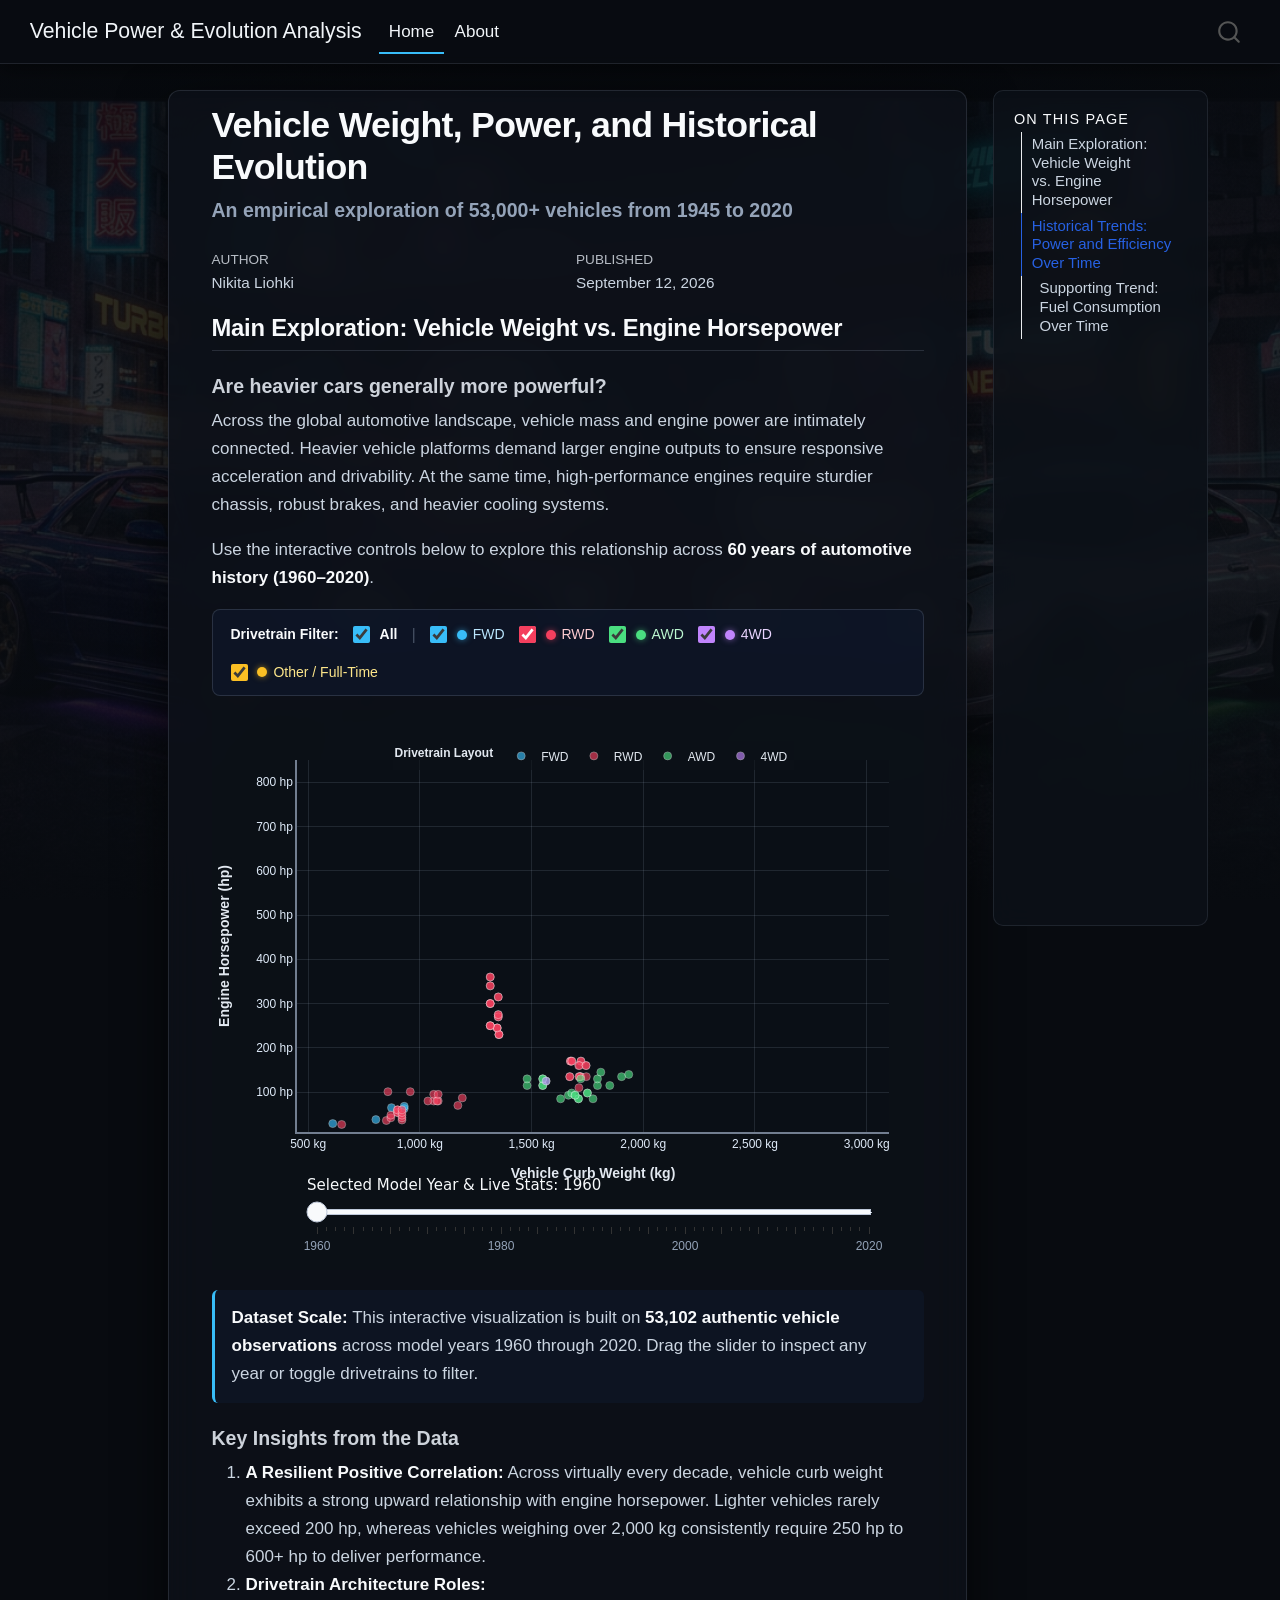
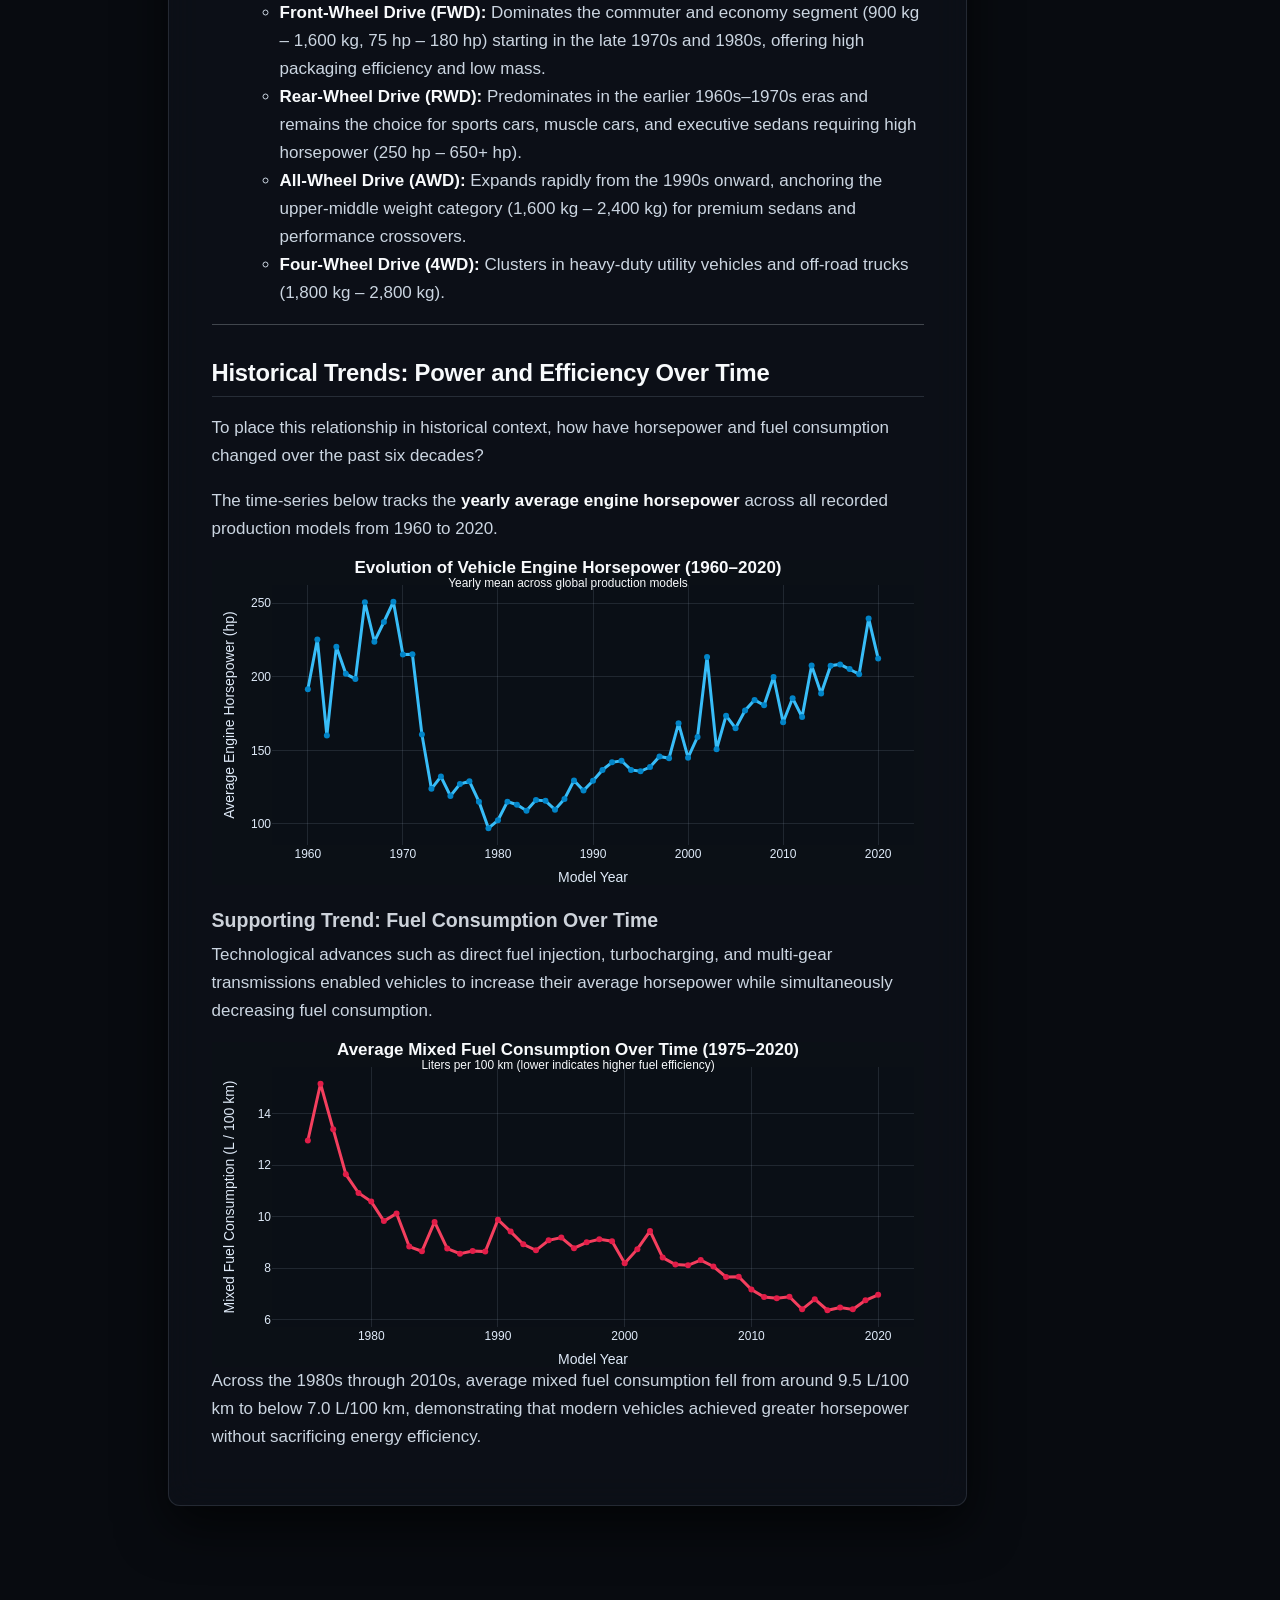
